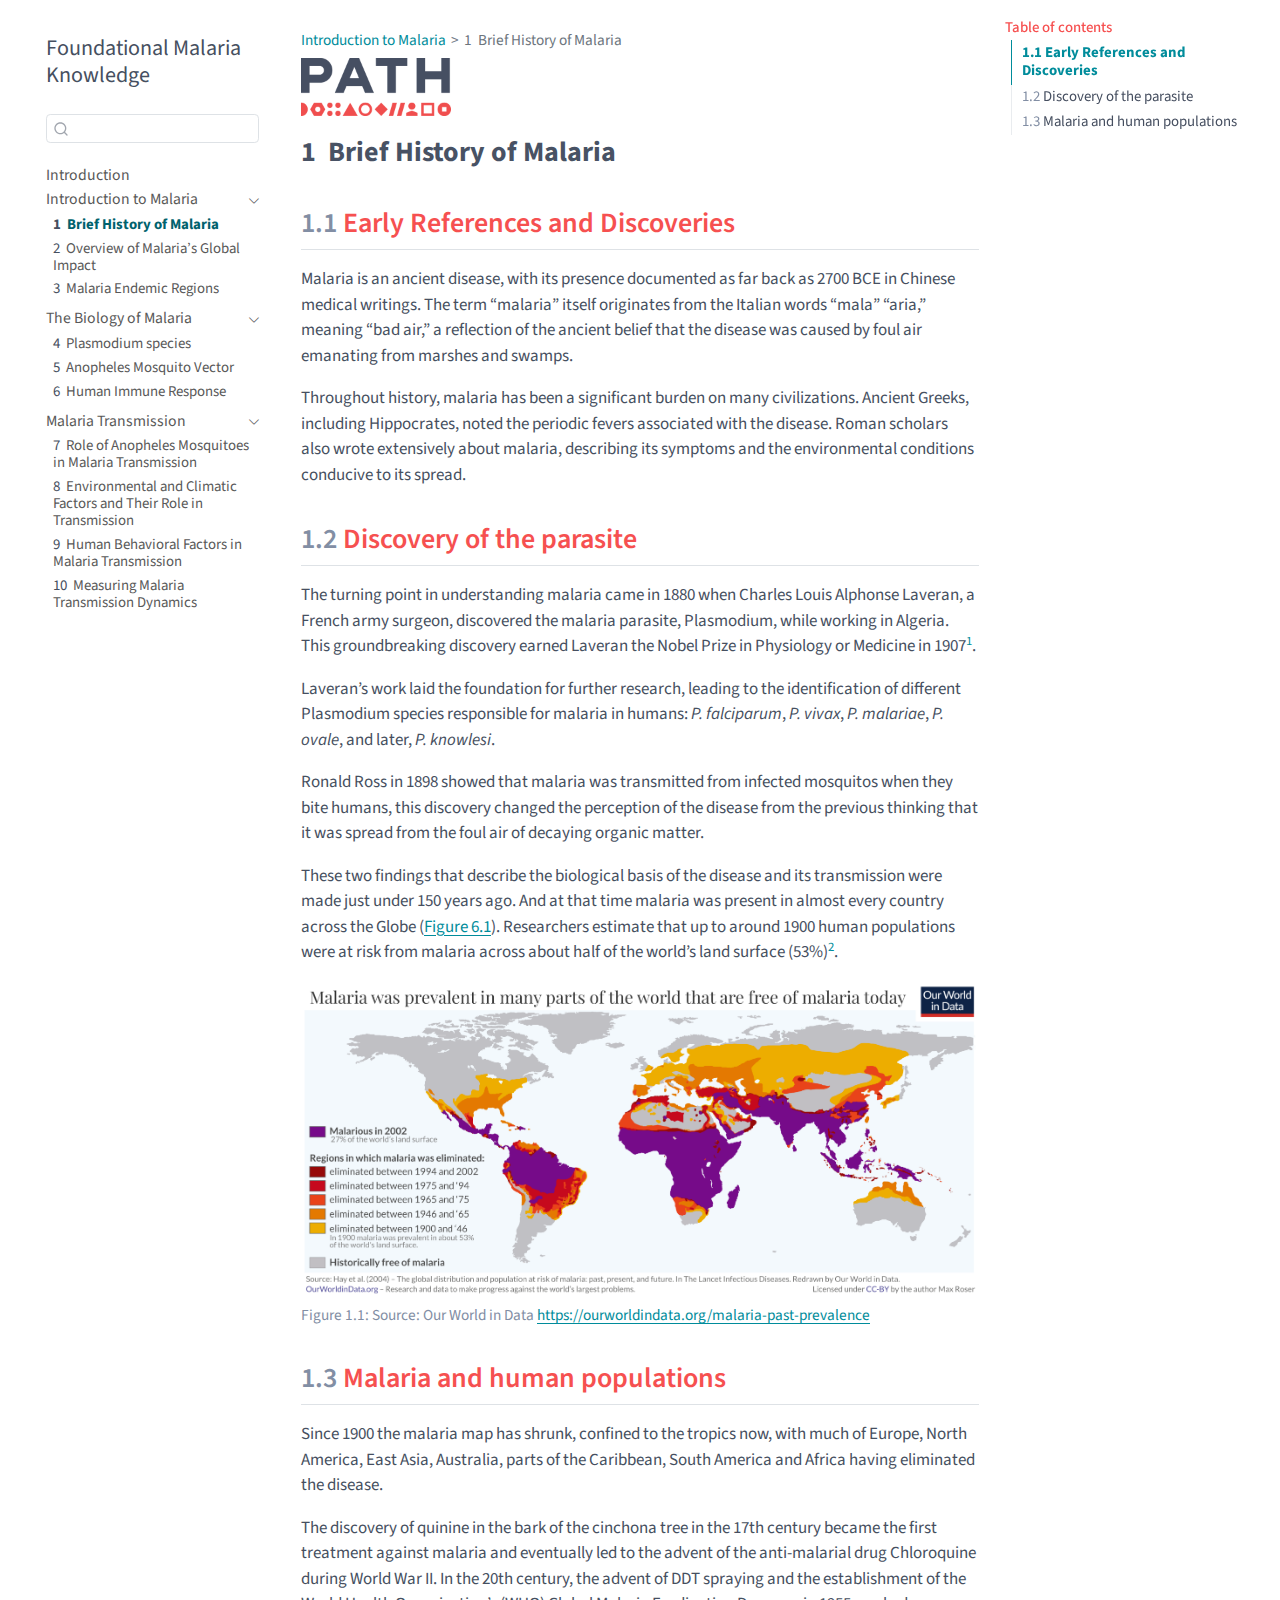
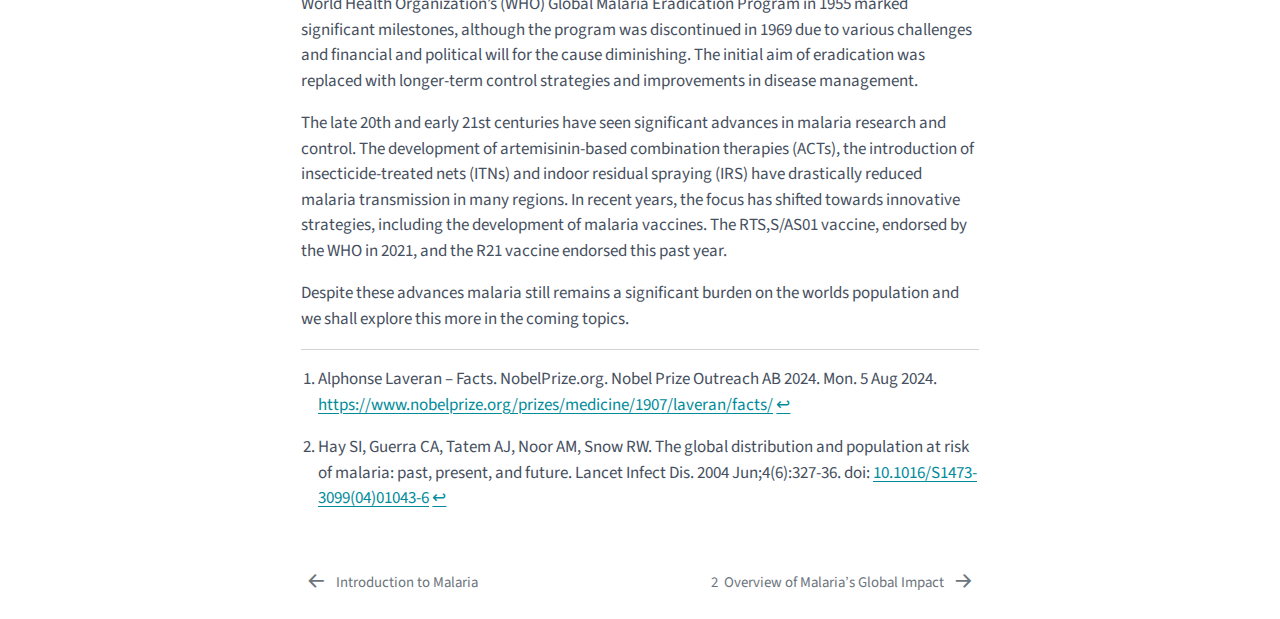
==== topic1a-history-malaria.html @ 1aacd90a "Built site for gh-pages" ====
<!DOCTYPE html>
<html xmlns="http://www.w3.org/1999/xhtml" lang="en" xml:lang="en"><head>

<meta charset="utf-8">
<meta name="generator" content="quarto-1.5.57">

<meta name="viewport" content="width=device-width, initial-scale=1.0, user-scalable=yes">


<title>1&nbsp; Brief History of Malaria – Foundational Malaria Knowledge</title>
<style>
code{white-space: pre-wrap;}
span.smallcaps{font-variant: small-caps;}
div.columns{display: flex; gap: min(4vw, 1.5em);}
div.column{flex: auto; overflow-x: auto;}
div.hanging-indent{margin-left: 1.5em; text-indent: -1.5em;}
ul.task-list{list-style: none;}
ul.task-list li input[type="checkbox"] {
width: 0.8em;
margin: 0 0.8em 0.2em -1em;  vertical-align: middle;
}
</style>


<script>const headroomChanged = new CustomEvent("quarto-hrChanged", {
  detail: {},
  bubbles: true,
  cancelable: false,
  composed: false,
});

const announceDismiss = () => {
  const annEl = window.document.getElementById("quarto-announcement");
  if (annEl) {
    annEl.remove();

    const annId = annEl.getAttribute("data-announcement-id");
    window.localStorage.setItem(`quarto-announce-${annId}`, "true");
  }
};

const announceRegister = () => {
  const annEl = window.document.getElementById("quarto-announcement");
  if (annEl) {
    const annId = annEl.getAttribute("data-announcement-id");
    const isDismissed =
      window.localStorage.getItem(`quarto-announce-${annId}`) || false;
    if (isDismissed) {
      announceDismiss();
      return;
    } else {
      annEl.classList.remove("hidden");
    }

    const actionEl = annEl.querySelector(".quarto-announcement-action");
    if (actionEl) {
      actionEl.addEventListener("click", function (e) {
        e.preventDefault();
        // Hide the bar immediately
        announceDismiss();
      });
    }
  }
};

window.document.addEventListener("DOMContentLoaded", function () {
  let init = false;

  announceRegister();

  // Manage the back to top button, if one is present.
  let lastScrollTop = window.pageYOffset || document.documentElement.scrollTop;
  const scrollDownBuffer = 5;
  const scrollUpBuffer = 35;
  const btn = document.getElementById("quarto-back-to-top");
  const hideBackToTop = () => {
    btn.style.display = "none";
  };
  const showBackToTop = () => {
    btn.style.display = "inline-block";
  };
  if (btn) {
    window.document.addEventListener(
      "scroll",
      function () {
        const currentScrollTop =
          window.pageYOffset || document.documentElement.scrollTop;

        // Shows and hides the button 'intelligently' as the user scrolls
        if (currentScrollTop - scrollDownBuffer > lastScrollTop) {
          hideBackToTop();
          lastScrollTop = currentScrollTop <= 0 ? 0 : currentScrollTop;
        } else if (currentScrollTop < lastScrollTop - scrollUpBuffer) {
          showBackToTop();
          lastScrollTop = currentScrollTop <= 0 ? 0 : currentScrollTop;
        }

        // Show the button at the bottom, hides it at the top
        if (currentScrollTop <= 0) {
          hideBackToTop();
        } else if (
          window.innerHeight + currentScrollTop >=
          document.body.offsetHeight
        ) {
          showBackToTop();
        }
      },
      false
    );
  }

  function throttle(func, wait) {
    var timeout;
    return function () {
      const context = this;
      const args = arguments;
      const later = function () {
        clearTimeout(timeout);
        timeout = null;
        func.apply(context, args);
      };

      if (!timeout) {
        timeout = setTimeout(later, wait);
      }
    };
  }

  function headerOffset() {
    // Set an offset if there is are fixed top navbar
    const headerEl = window.document.querySelector("header.fixed-top");
    if (headerEl) {
      return headerEl.clientHeight;
    } else {
      return 0;
    }
  }

  function footerOffset() {
    const footerEl = window.document.querySelector("footer.footer");
    if (footerEl) {
      return footerEl.clientHeight;
    } else {
      return 0;
    }
  }

  function dashboardOffset() {
    const dashboardNavEl = window.document.getElementById(
      "quarto-dashboard-header"
    );
    if (dashboardNavEl !== null) {
      return dashboardNavEl.clientHeight;
    } else {
      return 0;
    }
  }

  function updateDocumentOffsetWithoutAnimation() {
    updateDocumentOffset(false);
  }

  function updateDocumentOffset(animated) {
    // set body offset
    const topOffset = headerOffset();
    const bodyOffset = topOffset + footerOffset() + dashboardOffset();
    const bodyEl = window.document.body;
    bodyEl.setAttribute("data-bs-offset", topOffset);
    bodyEl.style.paddingTop = topOffset + "px";

    // deal with sidebar offsets
    const sidebars = window.document.querySelectorAll(
      ".sidebar, .headroom-target"
    );
    sidebars.forEach((sidebar) => {
      if (!animated) {
        sidebar.classList.add("notransition");
        // Remove the no transition class after the animation has time to complete
        setTimeout(function () {
          sidebar.classList.remove("notransition");
        }, 201);
      }

      if (window.Headroom && sidebar.classList.contains("sidebar-unpinned")) {
        sidebar.style.top = "0";
        sidebar.style.maxHeight = "100vh";
      } else {
        sidebar.style.top = topOffset + "px";
        sidebar.style.maxHeight = "calc(100vh - " + topOffset + "px)";
      }
    });

    // allow space for footer
    const mainContainer = window.document.querySelector(".quarto-container");
    if (mainContainer) {
      mainContainer.style.minHeight = "calc(100vh - " + bodyOffset + "px)";
    }

    // link offset
    let linkStyle = window.document.querySelector("#quarto-target-style");
    if (!linkStyle) {
      linkStyle = window.document.createElement("style");
      linkStyle.setAttribute("id", "quarto-target-style");
      window.document.head.appendChild(linkStyle);
    }
    while (linkStyle.firstChild) {
      linkStyle.removeChild(linkStyle.firstChild);
    }
    if (topOffset > 0) {
      linkStyle.appendChild(
        window.document.createTextNode(`
      section:target::before {
        content: "";
        display: block;
        height: ${topOffset}px;
        margin: -${topOffset}px 0 0;
      }`)
      );
    }
    if (init) {
      window.dispatchEvent(headroomChanged);
    }
    init = true;
  }

  // initialize headroom
  var header = window.document.querySelector("#quarto-header");
  if (header && window.Headroom) {
    const headroom = new window.Headroom(header, {
      tolerance: 5,
      onPin: function () {
        const sidebars = window.document.querySelectorAll(
          ".sidebar, .headroom-target"
        );
        sidebars.forEach((sidebar) => {
          sidebar.classList.remove("sidebar-unpinned");
        });
        updateDocumentOffset();
      },
      onUnpin: function () {
        const sidebars = window.document.querySelectorAll(
          ".sidebar, .headroom-target"
        );
        sidebars.forEach((sidebar) => {
          sidebar.classList.add("sidebar-unpinned");
        });
        updateDocumentOffset();
      },
    });
    headroom.init();

    let frozen = false;
    window.quartoToggleHeadroom = function () {
      if (frozen) {
        headroom.unfreeze();
        frozen = false;
      } else {
        headroom.freeze();
        frozen = true;
      }
    };
  }

  window.addEventListener(
    "hashchange",
    function (e) {
      if (
        getComputedStyle(document.documentElement).scrollBehavior !== "smooth"
      ) {
        window.scrollTo(0, window.pageYOffset - headerOffset());
      }
    },
    false
  );

  // Observe size changed for the header
  const headerEl = window.document.querySelector("header.fixed-top");
  if (headerEl && window.ResizeObserver) {
    const observer = new window.ResizeObserver(() => {
      setTimeout(updateDocumentOffsetWithoutAnimation, 0);
    });
    observer.observe(headerEl, {
      attributes: true,
      childList: true,
      characterData: true,
    });
  } else {
    window.addEventListener(
      "resize",
      throttle(updateDocumentOffsetWithoutAnimation, 50)
    );
  }
  setTimeout(updateDocumentOffsetWithoutAnimation, 250);

  // fixup index.html links if we aren't on the filesystem
  if (window.location.protocol !== "file:") {
    const links = window.document.querySelectorAll("a");
    for (let i = 0; i < links.length; i++) {
      if (links[i].href) {
        links[i].dataset.originalHref = links[i].href;
        links[i].href = links[i].href.replace(/\/index\.html/, "/");
      }
    }

    // Fixup any sharing links that require urls
    // Append url to any sharing urls
    const sharingLinks = window.document.querySelectorAll(
      "a.sidebar-tools-main-item, a.quarto-navigation-tool, a.quarto-navbar-tools, a.quarto-navbar-tools-item"
    );
    for (let i = 0; i < sharingLinks.length; i++) {
      const sharingLink = sharingLinks[i];
      const href = sharingLink.getAttribute("href");
      if (href) {
        sharingLink.setAttribute(
          "href",
          href.replace("|url|", window.location.href)
        );
      }
    }

    // Scroll the active navigation item into view, if necessary
    const navSidebar = window.document.querySelector("nav#quarto-sidebar");
    if (navSidebar) {
      // Find the active item
      const activeItem = navSidebar.querySelector("li.sidebar-item a.active");
      if (activeItem) {
        // Wait for the scroll height and height to resolve by observing size changes on the
        // nav element that is scrollable
        const resizeObserver = new ResizeObserver((_entries) => {
          // The bottom of the element
          const elBottom = activeItem.offsetTop;
          const viewBottom = navSidebar.scrollTop + navSidebar.clientHeight;

          // The element height and scroll height are the same, then we are still loading
          if (viewBottom !== navSidebar.scrollHeight) {
            // Determine if the item isn't visible and scroll to it
            if (elBottom >= viewBottom) {
              navSidebar.scrollTop = elBottom;
            }

            // stop observing now since we've completed the scroll
            resizeObserver.unobserve(navSidebar);
          }
        });
        resizeObserver.observe(navSidebar);
      }
    }
  }
});
</script>
<script>/*!
 * headroom.js v0.12.0 - Give your page some headroom. Hide your header until you need it
 * Copyright (c) 2020 Nick Williams - http://wicky.nillia.ms/headroom.js
 * License: MIT
 */

!function(t,n){"object"==typeof exports&&"undefined"!=typeof module?module.exports=n():"function"==typeof define&&define.amd?define(n):(t=t||self).Headroom=n()}(this,function(){"use strict";function t(){return"undefined"!=typeof window}function d(t){return function(t){return t&&t.document&&function(t){return 9===t.nodeType}(t.document)}(t)?function(t){var n=t.document,o=n.body,s=n.documentElement;return{scrollHeight:function(){return Math.max(o.scrollHeight,s.scrollHeight,o.offsetHeight,s.offsetHeight,o.clientHeight,s.clientHeight)},height:function(){return t.innerHeight||s.clientHeight||o.clientHeight},scrollY:function(){return void 0!==t.pageYOffset?t.pageYOffset:(s||o.parentNode||o).scrollTop}}}(t):function(t){return{scrollHeight:function(){return Math.max(t.scrollHeight,t.offsetHeight,t.clientHeight)},height:function(){return Math.max(t.offsetHeight,t.clientHeight)},scrollY:function(){return t.scrollTop}}}(t)}function n(t,s,e){var n,o=function(){var n=!1;try{var t={get passive(){n=!0}};window.addEventListener("test",t,t),window.removeEventListener("test",t,t)}catch(t){n=!1}return n}(),i=!1,r=d(t),l=r.scrollY(),a={};function c(){var t=Math.round(r.scrollY()),n=r.height(),o=r.scrollHeight();a.scrollY=t,a.lastScrollY=l,a.direction=l<t?"down":"up",a.distance=Math.abs(t-l),a.isOutOfBounds=t<0||o<t+n,a.top=t<=s.offset[a.direction],a.bottom=o<=t+n,a.toleranceExceeded=a.distance>s.tolerance[a.direction],e(a),l=t,i=!1}function h(){i||(i=!0,n=requestAnimationFrame(c))}var u=!!o&&{passive:!0,capture:!1};return t.addEventListener("scroll",h,u),c(),{destroy:function(){cancelAnimationFrame(n),t.removeEventListener("scroll",h,u)}}}function o(t){return t===Object(t)?t:{down:t,up:t}}function s(t,n){n=n||{},Object.assign(this,s.options,n),this.classes=Object.assign({},s.options.classes,n.classes),this.elem=t,this.tolerance=o(this.tolerance),this.offset=o(this.offset),this.initialised=!1,this.frozen=!1}return s.prototype={constructor:s,init:function(){return s.cutsTheMustard&&!this.initialised&&(this.addClass("initial"),this.initialised=!0,setTimeout(function(t){t.scrollTracker=n(t.scroller,{offset:t.offset,tolerance:t.tolerance},t.update.bind(t))},100,this)),this},destroy:function(){this.initialised=!1,Object.keys(this.classes).forEach(this.removeClass,this),this.scrollTracker.destroy()},unpin:function(){!this.hasClass("pinned")&&this.hasClass("unpinned")||(this.addClass("unpinned"),this.removeClass("pinned"),this.onUnpin&&this.onUnpin.call(this))},pin:function(){this.hasClass("unpinned")&&(this.addClass("pinned"),this.removeClass("unpinned"),this.onPin&&this.onPin.call(this))},freeze:function(){this.frozen=!0,this.addClass("frozen")},unfreeze:function(){this.frozen=!1,this.removeClass("frozen")},top:function(){this.hasClass("top")||(this.addClass("top"),this.removeClass("notTop"),this.onTop&&this.onTop.call(this))},notTop:function(){this.hasClass("notTop")||(this.addClass("notTop"),this.removeClass("top"),this.onNotTop&&this.onNotTop.call(this))},bottom:function(){this.hasClass("bottom")||(this.addClass("bottom"),this.removeClass("notBottom"),this.onBottom&&this.onBottom.call(this))},notBottom:function(){this.hasClass("notBottom")||(this.addClass("notBottom"),this.removeClass("bottom"),this.onNotBottom&&this.onNotBottom.call(this))},shouldUnpin:function(t){return"down"===t.direction&&!t.top&&t.toleranceExceeded},shouldPin:function(t){return"up"===t.direction&&t.toleranceExceeded||t.top},addClass:function(t){this.elem.classList.add.apply(this.elem.classList,this.classes[t].split(" "))},removeClass:function(t){this.elem.classList.remove.apply(this.elem.classList,this.classes[t].split(" "))},hasClass:function(t){return this.classes[t].split(" ").every(function(t){return this.classList.contains(t)},this.elem)},update:function(t){t.isOutOfBounds||!0!==this.frozen&&(t.top?this.top():this.notTop(),t.bottom?this.bottom():this.notBottom(),this.shouldUnpin(t)?this.unpin():this.shouldPin(t)&&this.pin())}},s.options={tolerance:{up:0,down:0},offset:0,scroller:t()?window:null,classes:{frozen:"headroom--frozen",pinned:"headroom--pinned",unpinned:"headroom--unpinned",top:"headroom--top",notTop:"headroom--not-top",bottom:"headroom--bottom",notBottom:"headroom--not-bottom",initial:"headroom"}},s.cutsTheMustard=!!(t()&&function(){}.bind&&"classList"in document.documentElement&&Object.assign&&Object.keys&&requestAnimationFrame),s});
</script>
<script>/*!
 * clipboard.js v2.0.11
 * https://clipboardjs.com/
 *
 * Licensed MIT © Zeno Rocha
 */
!function(t,e){"object"==typeof exports&&"object"==typeof module?module.exports=e():"function"==typeof define&&define.amd?define([],e):"object"==typeof exports?exports.ClipboardJS=e():t.ClipboardJS=e()}(this,function(){return n={686:function(t,e,n){"use strict";n.d(e,{default:function(){return b}});var e=n(279),i=n.n(e),e=n(370),u=n.n(e),e=n(817),r=n.n(e);function c(t){try{return document.execCommand(t)}catch(t){return}}var a=function(t){t=r()(t);return c("cut"),t};function o(t,e){var n,o,t=(n=t,o="rtl"===document.documentElement.getAttribute("dir"),(t=document.createElement("textarea")).style.fontSize="12pt",t.style.border="0",t.style.padding="0",t.style.margin="0",t.style.position="absolute",t.style[o?"right":"left"]="-9999px",o=window.pageYOffset||document.documentElement.scrollTop,t.style.top="".concat(o,"px"),t.setAttribute("readonly",""),t.value=n,t);return e.container.appendChild(t),e=r()(t),c("copy"),t.remove(),e}var f=function(t){var e=1<arguments.length&&void 0!==arguments[1]?arguments[1]:{container:document.body},n="";return"string"==typeof t?n=o(t,e):t instanceof HTMLInputElement&&!["text","search","url","tel","password"].includes(null==t?void 0:t.type)?n=o(t.value,e):(n=r()(t),c("copy")),n};function l(t){return(l="function"==typeof Symbol&&"symbol"==typeof Symbol.iterator?function(t){return typeof t}:function(t){return t&&"function"==typeof Symbol&&t.constructor===Symbol&&t!==Symbol.prototype?"symbol":typeof t})(t)}var s=function(){var t=0<arguments.length&&void 0!==arguments[0]?arguments[0]:{},e=t.action,n=void 0===e?"copy":e,o=t.container,e=t.target,t=t.text;if("copy"!==n&&"cut"!==n)throw new Error('Invalid "action" value, use either "copy" or "cut"');if(void 0!==e){if(!e||"object"!==l(e)||1!==e.nodeType)throw new Error('Invalid "target" value, use a valid Element');if("copy"===n&&e.hasAttribute("disabled"))throw new Error('Invalid "target" attribute. Please use "readonly" instead of "disabled" attribute');if("cut"===n&&(e.hasAttribute("readonly")||e.hasAttribute("disabled")))throw new Error('Invalid "target" attribute. You can\'t cut text from elements with "readonly" or "disabled" attributes')}return t?f(t,{container:o}):e?"cut"===n?a(e):f(e,{container:o}):void 0};function p(t){return(p="function"==typeof Symbol&&"symbol"==typeof Symbol.iterator?function(t){return typeof t}:function(t){return t&&"function"==typeof Symbol&&t.constructor===Symbol&&t!==Symbol.prototype?"symbol":typeof t})(t)}function d(t,e){for(var n=0;n<e.length;n++){var o=e[n];o.enumerable=o.enumerable||!1,o.configurable=!0,"value"in o&&(o.writable=!0),Object.defineProperty(t,o.key,o)}}function y(t,e){return(y=Object.setPrototypeOf||function(t,e){return t.__proto__=e,t})(t,e)}function h(n){var o=function(){if("undefined"==typeof Reflect||!Reflect.construct)return!1;if(Reflect.construct.sham)return!1;if("function"==typeof Proxy)return!0;try{return Date.prototype.toString.call(Reflect.construct(Date,[],function(){})),!0}catch(t){return!1}}();return function(){var t,e=v(n);return t=o?(t=v(this).constructor,Reflect.construct(e,arguments,t)):e.apply(this,arguments),e=this,!(t=t)||"object"!==p(t)&&"function"!=typeof t?function(t){if(void 0!==t)return t;throw new ReferenceError("this hasn't been initialised - super() hasn't been called")}(e):t}}function v(t){return(v=Object.setPrototypeOf?Object.getPrototypeOf:function(t){return t.__proto__||Object.getPrototypeOf(t)})(t)}function m(t,e){t="data-clipboard-".concat(t);if(e.hasAttribute(t))return e.getAttribute(t)}var b=function(){!function(t,e){if("function"!=typeof e&&null!==e)throw new TypeError("Super expression must either be null or a function");t.prototype=Object.create(e&&e.prototype,{constructor:{value:t,writable:!0,configurable:!0}}),e&&y(t,e)}(r,i());var t,e,n,o=h(r);function r(t,e){var n;return function(t){if(!(t instanceof r))throw new TypeError("Cannot call a class as a function")}(this),(n=o.call(this)).resolveOptions(e),n.listenClick(t),n}return t=r,n=[{key:"copy",value:function(t){var e=1<arguments.length&&void 0!==arguments[1]?arguments[1]:{container:document.body};return f(t,e)}},{key:"cut",value:function(t){return a(t)}},{key:"isSupported",value:function(){var t=0<arguments.length&&void 0!==arguments[0]?arguments[0]:["copy","cut"],t="string"==typeof t?[t]:t,e=!!document.queryCommandSupported;return t.forEach(function(t){e=e&&!!document.queryCommandSupported(t)}),e}}],(e=[{key:"resolveOptions",value:function(){var t=0<arguments.length&&void 0!==arguments[0]?arguments[0]:{};this.action="function"==typeof t.action?t.action:this.defaultAction,this.target="function"==typeof t.target?t.target:this.defaultTarget,this.text="function"==typeof t.text?t.text:this.defaultText,this.container="object"===p(t.container)?t.container:document.body}},{key:"listenClick",value:function(t){var e=this;this.listener=u()(t,"click",function(t){return e.onClick(t)})}},{key:"onClick",value:function(t){var e=t.delegateTarget||t.currentTarget,n=this.action(e)||"copy",t=s({action:n,container:this.container,target:this.target(e),text:this.text(e)});this.emit(t?"success":"error",{action:n,text:t,trigger:e,clearSelection:function(){e&&e.focus(),window.getSelection().removeAllRanges()}})}},{key:"defaultAction",value:function(t){return m("action",t)}},{key:"defaultTarget",value:function(t){t=m("target",t);if(t)return document.querySelector(t)}},{key:"defaultText",value:function(t){return m("text",t)}},{key:"destroy",value:function(){this.listener.destroy()}}])&&d(t.prototype,e),n&&d(t,n),r}()},828:function(t){var e;"undefined"==typeof Element||Element.prototype.matches||((e=Element.prototype).matches=e.matchesSelector||e.mozMatchesSelector||e.msMatchesSelector||e.oMatchesSelector||e.webkitMatchesSelector),t.exports=function(t,e){for(;t&&9!==t.nodeType;){if("function"==typeof t.matches&&t.matches(e))return t;t=t.parentNode}}},438:function(t,e,n){var u=n(828);function i(t,e,n,o,r){var i=function(e,n,t,o){return function(t){t.delegateTarget=u(t.target,n),t.delegateTarget&&o.call(e,t)}}.apply(this,arguments);return t.addEventListener(n,i,r),{destroy:function(){t.removeEventListener(n,i,r)}}}t.exports=function(t,e,n,o,r){return"function"==typeof t.addEventListener?i.apply(null,arguments):"function"==typeof n?i.bind(null,document).apply(null,arguments):("string"==typeof t&&(t=document.querySelectorAll(t)),Array.prototype.map.call(t,function(t){return i(t,e,n,o,r)}))}},879:function(t,n){n.node=function(t){return void 0!==t&&t instanceof HTMLElement&&1===t.nodeType},n.nodeList=function(t){var e=Object.prototype.toString.call(t);return void 0!==t&&("[object NodeList]"===e||"[object HTMLCollection]"===e)&&"length"in t&&(0===t.length||n.node(t[0]))},n.string=function(t){return"string"==typeof t||t instanceof String},n.fn=function(t){return"[object Function]"===Object.prototype.toString.call(t)}},370:function(t,e,n){var f=n(879),l=n(438);t.exports=function(t,e,n){if(!t&&!e&&!n)throw new Error("Missing required arguments");if(!f.string(e))throw new TypeError("Second argument must be a String");if(!f.fn(n))throw new TypeError("Third argument must be a Function");if(f.node(t))return c=e,a=n,(u=t).addEventListener(c,a),{destroy:function(){u.removeEventListener(c,a)}};if(f.nodeList(t))return o=t,r=e,i=n,Array.prototype.forEach.call(o,function(t){t.addEventListener(r,i)}),{destroy:function(){Array.prototype.forEach.call(o,function(t){t.removeEventListener(r,i)})}};if(f.string(t))return t=t,e=e,n=n,l(document.body,t,e,n);throw new TypeError("First argument must be a String, HTMLElement, HTMLCollection, or NodeList");var o,r,i,u,c,a}},817:function(t){t.exports=function(t){var e,n="SELECT"===t.nodeName?(t.focus(),t.value):"INPUT"===t.nodeName||"TEXTAREA"===t.nodeName?((e=t.hasAttribute("readonly"))||t.setAttribute("readonly",""),t.select(),t.setSelectionRange(0,t.value.length),e||t.removeAttribute("readonly"),t.value):(t.hasAttribute("contenteditable")&&t.focus(),n=window.getSelection(),(e=document.createRange()).selectNodeContents(t),n.removeAllRanges(),n.addRange(e),n.toString());return n}},279:function(t){function e(){}e.prototype={on:function(t,e,n){var o=this.e||(this.e={});return(o[t]||(o[t]=[])).push({fn:e,ctx:n}),this},once:function(t,e,n){var o=this;function r(){o.off(t,r),e.apply(n,arguments)}return r._=e,this.on(t,r,n)},emit:function(t){for(var e=[].slice.call(arguments,1),n=((this.e||(this.e={}))[t]||[]).slice(),o=0,r=n.length;o<r;o++)n[o].fn.apply(n[o].ctx,e);return this},off:function(t,e){var n=this.e||(this.e={}),o=n[t],r=[];if(o&&e)for(var i=0,u=o.length;i<u;i++)o[i].fn!==e&&o[i].fn._!==e&&r.push(o[i]);return r.length?n[t]=r:delete n[t],this}},t.exports=e,t.exports.TinyEmitter=e}},r={},o.n=function(t){var e=t&&t.__esModule?function(){return t.default}:function(){return t};return o.d(e,{a:e}),e},o.d=function(t,e){for(var n in e)o.o(e,n)&&!o.o(t,n)&&Object.defineProperty(t,n,{enumerable:!0,get:e[n]})},o.o=function(t,e){return Object.prototype.hasOwnProperty.call(t,e)},o(686).default;function o(t){if(r[t])return r[t].exports;var e=r[t]={exports:{}};return n[t](e,e.exports,o),e.exports}var n,r});</script>
<script>/*! @algolia/autocomplete-js 1.11.1 | MIT License | © Algolia, Inc. and contributors | https://github.com/algolia/autocomplete */
!function(e,t){"object"==typeof exports&&"undefined"!=typeof module?t(exports):"function"==typeof define&&define.amd?define(["exports"],t):t((e="undefined"!=typeof globalThis?globalThis:e||self)["@algolia/autocomplete-js"]={})}(this,(function(e){"use strict";function t(e,t){var n=Object.keys(e);if(Object.getOwnPropertySymbols){var r=Object.getOwnPropertySymbols(e);t&&(r=r.filter((function(t){return Object.getOwnPropertyDescriptor(e,t).enumerable}))),n.push.apply(n,r)}return n}function n(e){for(var n=1;n<arguments.length;n++){var r=null!=arguments[n]?arguments[n]:{};n%2?t(Object(r),!0).forEach((function(t){o(e,t,r[t])})):Object.getOwnPropertyDescriptors?Object.defineProperties(e,Object.getOwnPropertyDescriptors(r)):t(Object(r)).forEach((function(t){Object.defineProperty(e,t,Object.getOwnPropertyDescriptor(r,t))}))}return e}function r(e){return r="function"==typeof Symbol&&"symbol"==typeof Symbol.iterator?function(e){return typeof e}:function(e){return e&&"function"==typeof Symbol&&e.constructor===Symbol&&e!==Symbol.prototype?"symbol":typeof e},r(e)}function o(e,t,n){return(t=function(e){var t=function(e,t){if("object"!=typeof e||null===e)return e;var n=e[Symbol.toPrimitive];if(void 0!==n){var r=n.call(e,t||"default");if("object"!=typeof r)return r;throw new TypeError("@@toPrimitive must return a primitive value.")}return("string"===t?String:Number)(e)}(e,"string");return"symbol"==typeof t?t:String(t)}(t))in e?Object.defineProperty(e,t,{value:n,enumerable:!0,configurable:!0,writable:!0}):e[t]=n,e}function i(){return i=Object.assign?Object.assign.bind():function(e){for(var t=1;t<arguments.length;t++){var n=arguments[t];for(var r in n)Object.prototype.hasOwnProperty.call(n,r)&&(e[r]=n[r])}return e},i.apply(this,arguments)}function u(e,t){if(null==e)return{};var n,r,o=function(e,t){if(null==e)return{};var n,r,o={},i=Object.keys(e);for(r=0;r<i.length;r++)n=i[r],t.indexOf(n)>=0||(o[n]=e[n]);return o}(e,t);if(Object.getOwnPropertySymbols){var i=Object.getOwnPropertySymbols(e);for(r=0;r<i.length;r++)n=i[r],t.indexOf(n)>=0||Object.prototype.propertyIsEnumerable.call(e,n)&&(o[n]=e[n])}return o}function a(e,t){return function(e){if(Array.isArray(e))return e}(e)||function(e,t){var n=null==e?null:"undefined"!=typeof Symbol&&e[Symbol.iterator]||e["@@iterator"];if(null!=n){var r,o,i,u,a=[],l=!0,c=!1;try{if(i=(n=n.call(e)).next,0===t){if(Object(n)!==n)return;l=!1}else for(;!(l=(r=i.call(n)).done)&&(a.push(r.value),a.length!==t);l=!0);}catch(e){c=!0,o=e}finally{try{if(!l&&null!=n.return&&(u=n.return(),Object(u)!==u))return}finally{if(c)throw o}}return a}}(e,t)||c(e,t)||function(){throw new TypeError("Invalid attempt to destructure non-iterable instance.\nIn order to be iterable, non-array objects must have a [Symbol.iterator]() method.")}()}function l(e){return function(e){if(Array.isArray(e))return s(e)}(e)||function(e){if("undefined"!=typeof Symbol&&null!=e[Symbol.iterator]||null!=e["@@iterator"])return Array.from(e)}(e)||c(e)||function(){throw new TypeError("Invalid attempt to spread non-iterable instance.\nIn order to be iterable, non-array objects must have a [Symbol.iterator]() method.")}()}function c(e,t){if(e){if("string"==typeof e)return s(e,t);var n=Object.prototype.toString.call(e).slice(8,-1);return"Object"===n&&e.constructor&&(n=e.constructor.name),"Map"===n||"Set"===n?Array.from(e):"Arguments"===n||/^(?:Ui|I)nt(?:8|16|32)(?:Clamped)?Array$/.test(n)?s(e,t):void 0}}function s(e,t){(null==t||t>e.length)&&(t=e.length);for(var n=0,r=new Array(t);n<t;n++)r[n]=e[n];return r}function f(e){return{current:e}}function p(e,t){var n=void 0;return function(){for(var r=arguments.length,o=new Array(r),i=0;i<r;i++)o[i]=arguments[i];n&&clearTimeout(n),n=setTimeout((function(){return e.apply(void 0,o)}),t)}}function m(e){return e.reduce((function(e,t){return e.concat(t)}),[])}var v=0;function d(){return"autocomplete-".concat(v++)}function y(e,t){return t.reduce((function(e,t){return e&&e[t]}),e)}function b(e){return 0===e.collections.length?0:e.collections.reduce((function(e,t){return e+t.items.length}),0)}function g(e){return e!==Object(e)}function h(e,t){if(e===t)return!0;if(g(e)||g(t)||"function"==typeof e||"function"==typeof t)return e===t;if(Object.keys(e).length!==Object.keys(t).length)return!1;for(var n=0,r=Object.keys(e);n<r.length;n++){var o=r[n];if(!(o in t))return!1;if(!h(e[o],t[o]))return!1}return!0}var O=function(){};var _="1.11.1",S=[{segment:"autocomplete-core",version:_}];function j(e){var t=e.item,n=e.items,r=void 0===n?[]:n;return{index:t.__autocomplete_indexName,items:[t],positions:[1+r.findIndex((function(e){return e.objectID===t.objectID}))],queryID:t.__autocomplete_queryID,algoliaSource:["autocomplete"]}}function P(e,t){return function(e){if(Array.isArray(e))return e}(e)||function(e,t){var n=null==e?null:"undefined"!=typeof Symbol&&e[Symbol.iterator]||e["@@iterator"];if(null!=n){var r,o,i,u,a=[],l=!0,c=!1;try{if(i=(n=n.call(e)).next,0===t){if(Object(n)!==n)return;l=!1}else for(;!(l=(r=i.call(n)).done)&&(a.push(r.value),a.length!==t);l=!0);}catch(e){c=!0,o=e}finally{try{if(!l&&null!=n.return&&(u=n.return(),Object(u)!==u))return}finally{if(c)throw o}}return a}}(e,t)||function(e,t){if(!e)return;if("string"==typeof e)return w(e,t);var n=Object.prototype.toString.call(e).slice(8,-1);"Object"===n&&e.constructor&&(n=e.constructor.name);if("Map"===n||"Set"===n)return Array.from(e);if("Arguments"===n||/^(?:Ui|I)nt(?:8|16|32)(?:Clamped)?Array$/.test(n))return w(e,t)}(e,t)||function(){throw new TypeError("Invalid attempt to destructure non-iterable instance.\nIn order to be iterable, non-array objects must have a [Symbol.iterator]() method.")}()}function w(e,t){(null==t||t>e.length)&&(t=e.length);for(var n=0,r=new Array(t);n<t;n++)r[n]=e[n];return r}var I=["items"],A=["items"];function E(e){return E="function"==typeof Symbol&&"symbol"==typeof Symbol.iterator?function(e){return typeof e}:function(e){return e&&"function"==typeof Symbol&&e.constructor===Symbol&&e!==Symbol.prototype?"symbol":typeof e},E(e)}function D(e){return function(e){if(Array.isArray(e))return C(e)}(e)||function(e){if("undefined"!=typeof Symbol&&null!=e[Symbol.iterator]||null!=e["@@iterator"])return Array.from(e)}(e)||function(e,t){if(!e)return;if("string"==typeof e)return C(e,t);var n=Object.prototype.toString.call(e).slice(8,-1);"Object"===n&&e.constructor&&(n=e.constructor.name);if("Map"===n||"Set"===n)return Array.from(e);if("Arguments"===n||/^(?:Ui|I)nt(?:8|16|32)(?:Clamped)?Array$/.test(n))return C(e,t)}(e)||function(){throw new TypeError("Invalid attempt to spread non-iterable instance.\nIn order to be iterable, non-array objects must have a [Symbol.iterator]() method.")}()}function C(e,t){(null==t||t>e.length)&&(t=e.length);for(var n=0,r=new Array(t);n<t;n++)r[n]=e[n];return r}function k(e,t){if(null==e)return{};var n,r,o=function(e,t){if(null==e)return{};var n,r,o={},i=Object.keys(e);for(r=0;r<i.length;r++)n=i[r],t.indexOf(n)>=0||(o[n]=e[n]);return o}(e,t);if(Object.getOwnPropertySymbols){var i=Object.getOwnPropertySymbols(e);for(r=0;r<i.length;r++)n=i[r],t.indexOf(n)>=0||Object.prototype.propertyIsEnumerable.call(e,n)&&(o[n]=e[n])}return o}function x(e,t){var n=Object.keys(e);if(Object.getOwnPropertySymbols){var r=Object.getOwnPropertySymbols(e);t&&(r=r.filter((function(t){return Object.getOwnPropertyDescriptor(e,t).enumerable}))),n.push.apply(n,r)}return n}function N(e){for(var t=1;t<arguments.length;t++){var n=null!=arguments[t]?arguments[t]:{};t%2?x(Object(n),!0).forEach((function(t){T(e,t,n[t])})):Object.getOwnPropertyDescriptors?Object.defineProperties(e,Object.getOwnPropertyDescriptors(n)):x(Object(n)).forEach((function(t){Object.defineProperty(e,t,Object.getOwnPropertyDescriptor(n,t))}))}return e}function T(e,t,n){return(t=function(e){var t=function(e,t){if("object"!==E(e)||null===e)return e;var n=e[Symbol.toPrimitive];if(void 0!==n){var r=n.call(e,t||"default");if("object"!==E(r))return r;throw new TypeError("@@toPrimitive must return a primitive value.")}return("string"===t?String:Number)(e)}(e,"string");return"symbol"===E(t)?t:String(t)}(t))in e?Object.defineProperty(e,t,{value:n,enumerable:!0,configurable:!0,writable:!0}):e[t]=n,e}function q(e){for(var t=arguments.length>1&&void 0!==arguments[1]?arguments[1]:20,n=[],r=0;r<e.objectIDs.length;r+=t)n.push(N(N({},e),{},{objectIDs:e.objectIDs.slice(r,r+t)}));return n}function B(e){return e.map((function(e){var t=e.items,n=k(e,I);return N(N({},n),{},{objectIDs:(null==t?void 0:t.map((function(e){return e.objectID})))||n.objectIDs})}))}function R(e){var t,n,r,o=(t=P((e.version||"").split(".").map(Number),2),n=t[0],r=t[1],n>=3||2===n&&r>=4||1===n&&r>=10);function i(t,n,r){if(o&&void 0!==r){var i=r[0].__autocomplete_algoliaCredentials,u={"X-Algolia-Application-Id":i.appId,"X-Algolia-API-Key":i.apiKey};e.apply(void 0,[t].concat(D(n),[{headers:u}]))}else e.apply(void 0,[t].concat(D(n)))}return{init:function(t,n){e("init",{appId:t,apiKey:n})},setUserToken:function(t){e("setUserToken",t)},clickedObjectIDsAfterSearch:function(){for(var e=arguments.length,t=new Array(e),n=0;n<e;n++)t[n]=arguments[n];t.length>0&&i("clickedObjectIDsAfterSearch",B(t),t[0].items)},clickedObjectIDs:function(){for(var e=arguments.length,t=new Array(e),n=0;n<e;n++)t[n]=arguments[n];t.length>0&&i("clickedObjectIDs",B(t),t[0].items)},clickedFilters:function(){for(var t=arguments.length,n=new Array(t),r=0;r<t;r++)n[r]=arguments[r];n.length>0&&e.apply(void 0,["clickedFilters"].concat(n))},convertedObjectIDsAfterSearch:function(){for(var e=arguments.length,t=new Array(e),n=0;n<e;n++)t[n]=arguments[n];t.length>0&&i("convertedObjectIDsAfterSearch",B(t),t[0].items)},convertedObjectIDs:function(){for(var e=arguments.length,t=new Array(e),n=0;n<e;n++)t[n]=arguments[n];t.length>0&&i("convertedObjectIDs",B(t),t[0].items)},convertedFilters:function(){for(var t=arguments.length,n=new Array(t),r=0;r<t;r++)n[r]=arguments[r];n.length>0&&e.apply(void 0,["convertedFilters"].concat(n))},viewedObjectIDs:function(){for(var e=arguments.length,t=new Array(e),n=0;n<e;n++)t[n]=arguments[n];t.length>0&&t.reduce((function(e,t){var n=t.items,r=k(t,A);return[].concat(D(e),D(q(N(N({},r),{},{objectIDs:(null==n?void 0:n.map((function(e){return e.objectID})))||r.objectIDs})).map((function(e){return{items:n,payload:e}}))))}),[]).forEach((function(e){var t=e.items;return i("viewedObjectIDs",[e.payload],t)}))},viewedFilters:function(){for(var t=arguments.length,n=new Array(t),r=0;r<t;r++)n[r]=arguments[r];n.length>0&&e.apply(void 0,["viewedFilters"].concat(n))}}}function F(e){var t=e.items.reduce((function(e,t){var n;return e[t.__autocomplete_indexName]=(null!==(n=e[t.__autocomplete_indexName])&&void 0!==n?n:[]).concat(t),e}),{});return Object.keys(t).map((function(e){return{index:e,items:t[e],algoliaSource:["autocomplete"]}}))}function L(e){return e.objectID&&e.__autocomplete_indexName&&e.__autocomplete_queryID}function U(e){return U="function"==typeof Symbol&&"symbol"==typeof Symbol.iterator?function(e){return typeof e}:function(e){return e&&"function"==typeof Symbol&&e.constructor===Symbol&&e!==Symbol.prototype?"symbol":typeof e},U(e)}function M(e){return function(e){if(Array.isArray(e))return H(e)}(e)||function(e){if("undefined"!=typeof Symbol&&null!=e[Symbol.iterator]||null!=e["@@iterator"])return Array.from(e)}(e)||function(e,t){if(!e)return;if("string"==typeof e)return H(e,t);var n=Object.prototype.toString.call(e).slice(8,-1);"Object"===n&&e.constructor&&(n=e.constructor.name);if("Map"===n||"Set"===n)return Array.from(e);if("Arguments"===n||/^(?:Ui|I)nt(?:8|16|32)(?:Clamped)?Array$/.test(n))return H(e,t)}(e)||function(){throw new TypeError("Invalid attempt to spread non-iterable instance.\nIn order to be iterable, non-array objects must have a [Symbol.iterator]() method.")}()}function H(e,t){(null==t||t>e.length)&&(t=e.length);for(var n=0,r=new Array(t);n<t;n++)r[n]=e[n];return r}function V(e,t){var n=Object.keys(e);if(Object.getOwnPropertySymbols){var r=Object.getOwnPropertySymbols(e);t&&(r=r.filter((function(t){return Object.getOwnPropertyDescriptor(e,t).enumerable}))),n.push.apply(n,r)}return n}function W(e){for(var t=1;t<arguments.length;t++){var n=null!=arguments[t]?arguments[t]:{};t%2?V(Object(n),!0).forEach((function(t){K(e,t,n[t])})):Object.getOwnPropertyDescriptors?Object.defineProperties(e,Object.getOwnPropertyDescriptors(n)):V(Object(n)).forEach((function(t){Object.defineProperty(e,t,Object.getOwnPropertyDescriptor(n,t))}))}return e}function K(e,t,n){return(t=function(e){var t=function(e,t){if("object"!==U(e)||null===e)return e;var n=e[Symbol.toPrimitive];if(void 0!==n){var r=n.call(e,t||"default");if("object"!==U(r))return r;throw new TypeError("@@toPrimitive must return a primitive value.")}return("string"===t?String:Number)(e)}(e,"string");return"symbol"===U(t)?t:String(t)}(t))in e?Object.defineProperty(e,t,{value:n,enumerable:!0,configurable:!0,writable:!0}):e[t]=n,e}var Q="2.6.0",$="https://cdn.jsdelivr.net/npm/search-insights@".concat(Q,"/dist/search-insights.min.js"),z=p((function(e){var t=e.onItemsChange,n=e.items,r=e.insights,o=e.state;t({insights:r,insightsEvents:F({items:n}).map((function(e){return W({eventName:"Items Viewed"},e)})),state:o})}),400);function G(e){var t=function(e){return W({onItemsChange:function(e){var t=e.insights,n=e.insightsEvents;t.viewedObjectIDs.apply(t,M(n.map((function(e){return W(W({},e),{},{algoliaSource:[].concat(M(e.algoliaSource||[]),["autocomplete-internal"])})}))))},onSelect:function(e){var t=e.insights,n=e.insightsEvents;t.clickedObjectIDsAfterSearch.apply(t,M(n.map((function(e){return W(W({},e),{},{algoliaSource:[].concat(M(e.algoliaSource||[]),["autocomplete-internal"])})}))))},onActive:O},e)}(e),n=t.insightsClient,r=t.onItemsChange,o=t.onSelect,i=t.onActive,u=n;n||function(e){if("undefined"!=typeof window)e({window:window})}((function(e){var t=e.window,n=t.AlgoliaAnalyticsObject||"aa";"string"==typeof n&&(u=t[n]),u||(t.AlgoliaAnalyticsObject=n,t[n]||(t[n]=function(){t[n].queue||(t[n].queue=[]);for(var e=arguments.length,r=new Array(e),o=0;o<e;o++)r[o]=arguments[o];t[n].queue.push(r)}),t[n].version=Q,u=t[n],function(e){var t="[Autocomplete]: Could not load search-insights.js. Please load it manually following https://alg.li/insights-autocomplete";try{var n=e.document.createElement("script");n.async=!0,n.src=$,n.onerror=function(){console.error(t)},document.body.appendChild(n)}catch(e){console.error(t)}}(t))}));var a=R(u),l=f([]),c=p((function(e){var t=e.state;if(t.isOpen){var n=t.collections.reduce((function(e,t){return[].concat(M(e),M(t.items))}),[]).filter(L);h(l.current.map((function(e){return e.objectID})),n.map((function(e){return e.objectID})))||(l.current=n,n.length>0&&z({onItemsChange:r,items:n,insights:a,state:t}))}}),0);return{name:"aa.algoliaInsightsPlugin",subscribe:function(e){var t=e.setContext,n=e.onSelect,r=e.onActive;function l(e){t({algoliaInsightsPlugin:{__algoliaSearchParameters:W({clickAnalytics:!0},e?{userToken:e}:{}),insights:a}})}u("addAlgoliaAgent","insights-plugin"),l(),u("onUserTokenChange",l),u("getUserToken",null,(function(e,t){l(t)})),n((function(e){var t=e.item,n=e.state,r=e.event,i=e.source;L(t)&&o({state:n,event:r,insights:a,item:t,insightsEvents:[W({eventName:"Item Selected"},j({item:t,items:i.getItems().filter(L)}))]})})),r((function(e){var t=e.item,n=e.source,r=e.state,o=e.event;L(t)&&i({state:r,event:o,insights:a,item:t,insightsEvents:[W({eventName:"Item Active"},j({item:t,items:n.getItems().filter(L)}))]})}))},onStateChange:function(e){var t=e.state;c({state:t})},__autocomplete_pluginOptions:e}}function J(e,t){var n=t;return{then:function(t,r){return J(e.then(Y(t,n,e),Y(r,n,e)),n)},catch:function(t){return J(e.catch(Y(t,n,e)),n)},finally:function(t){return t&&n.onCancelList.push(t),J(e.finally(Y(t&&function(){return n.onCancelList=[],t()},n,e)),n)},cancel:function(){n.isCanceled=!0;var e=n.onCancelList;n.onCancelList=[],e.forEach((function(e){e()}))},isCanceled:function(){return!0===n.isCanceled}}}function X(e){return J(e,{isCanceled:!1,onCancelList:[]})}function Y(e,t,n){return e?function(n){return t.isCanceled?n:e(n)}:n}function Z(e,t,n,r){if(!n)return null;if(e<0&&(null===t||null!==r&&0===t))return n+e;var o=(null===t?-1:t)+e;return o<=-1||o>=n?null===r?null:0:o}function ee(e,t){var n=Object.keys(e);if(Object.getOwnPropertySymbols){var r=Object.getOwnPropertySymbols(e);t&&(r=r.filter((function(t){return Object.getOwnPropertyDescriptor(e,t).enumerable}))),n.push.apply(n,r)}return n}function te(e){for(var t=1;t<arguments.length;t++){var n=null!=arguments[t]?arguments[t]:{};t%2?ee(Object(n),!0).forEach((function(t){ne(e,t,n[t])})):Object.getOwnPropertyDescriptors?Object.defineProperties(e,Object.getOwnPropertyDescriptors(n)):ee(Object(n)).forEach((function(t){Object.defineProperty(e,t,Object.getOwnPropertyDescriptor(n,t))}))}return e}function ne(e,t,n){return(t=function(e){var t=function(e,t){if("object"!==re(e)||null===e)return e;var n=e[Symbol.toPrimitive];if(void 0!==n){var r=n.call(e,t||"default");if("object"!==re(r))return r;throw new TypeError("@@toPrimitive must return a primitive value.")}return("string"===t?String:Number)(e)}(e,"string");return"symbol"===re(t)?t:String(t)}(t))in e?Object.defineProperty(e,t,{value:n,enumerable:!0,configurable:!0,writable:!0}):e[t]=n,e}function re(e){return re="function"==typeof Symbol&&"symbol"==typeof Symbol.iterator?function(e){return typeof e}:function(e){return e&&"function"==typeof Symbol&&e.constructor===Symbol&&e!==Symbol.prototype?"symbol":typeof e},re(e)}function oe(e){var t=function(e){var t=e.collections.map((function(e){return e.items.length})).reduce((function(e,t,n){var r=(e[n-1]||0)+t;return e.push(r),e}),[]).reduce((function(t,n){return n<=e.activeItemId?t+1:t}),0);return e.collections[t]}(e);if(!t)return null;var n=t.items[function(e){for(var t=e.state,n=e.collection,r=!1,o=0,i=0;!1===r;){var u=t.collections[o];if(u===n){r=!0;break}i+=u.items.length,o++}return t.activeItemId-i}({state:e,collection:t})],r=t.source;return{item:n,itemInputValue:r.getItemInputValue({item:n,state:e}),itemUrl:r.getItemUrl({item:n,state:e}),source:r}}function ie(e,t,n){return[e,null==n?void 0:n.sourceId,t].filter(Boolean).join("-").replace(/\s/g,"")}var ue=/((gt|sm)-|galaxy nexus)|samsung[- ]|samsungbrowser/i;function ae(e){return ae="function"==typeof Symbol&&"symbol"==typeof Symbol.iterator?function(e){return typeof e}:function(e){return e&&"function"==typeof Symbol&&e.constructor===Symbol&&e!==Symbol.prototype?"symbol":typeof e},ae(e)}function le(e,t){var n=Object.keys(e);if(Object.getOwnPropertySymbols){var r=Object.getOwnPropertySymbols(e);t&&(r=r.filter((function(t){return Object.getOwnPropertyDescriptor(e,t).enumerable}))),n.push.apply(n,r)}return n}function ce(e,t,n){return(t=function(e){var t=function(e,t){if("object"!==ae(e)||null===e)return e;var n=e[Symbol.toPrimitive];if(void 0!==n){var r=n.call(e,t||"default");if("object"!==ae(r))return r;throw new TypeError("@@toPrimitive must return a primitive value.")}return("string"===t?String:Number)(e)}(e,"string");return"symbol"===ae(t)?t:String(t)}(t))in e?Object.defineProperty(e,t,{value:n,enumerable:!0,configurable:!0,writable:!0}):e[t]=n,e}function se(e,t,n){var r,o=t.initialState;return{getState:function(){return o},dispatch:function(r,i){var u=function(e){for(var t=1;t<arguments.length;t++){var n=null!=arguments[t]?arguments[t]:{};t%2?le(Object(n),!0).forEach((function(t){ce(e,t,n[t])})):Object.getOwnPropertyDescriptors?Object.defineProperties(e,Object.getOwnPropertyDescriptors(n)):le(Object(n)).forEach((function(t){Object.defineProperty(e,t,Object.getOwnPropertyDescriptor(n,t))}))}return e}({},o);o=e(o,{type:r,props:t,payload:i}),n({state:o,prevState:u})},pendingRequests:(r=[],{add:function(e){return r.push(e),e.finally((function(){r=r.filter((function(t){return t!==e}))}))},cancelAll:function(){r.forEach((function(e){return e.cancel()}))},isEmpty:function(){return 0===r.length}})}}function fe(e){return fe="function"==typeof Symbol&&"symbol"==typeof Symbol.iterator?function(e){return typeof e}:function(e){return e&&"function"==typeof Symbol&&e.constructor===Symbol&&e!==Symbol.prototype?"symbol":typeof e},fe(e)}function pe(e,t){var n=Object.keys(e);if(Object.getOwnPropertySymbols){var r=Object.getOwnPropertySymbols(e);t&&(r=r.filter((function(t){return Object.getOwnPropertyDescriptor(e,t).enumerable}))),n.push.apply(n,r)}return n}function me(e){for(var t=1;t<arguments.length;t++){var n=null!=arguments[t]?arguments[t]:{};t%2?pe(Object(n),!0).forEach((function(t){ve(e,t,n[t])})):Object.getOwnPropertyDescriptors?Object.defineProperties(e,Object.getOwnPropertyDescriptors(n)):pe(Object(n)).forEach((function(t){Object.defineProperty(e,t,Object.getOwnPropertyDescriptor(n,t))}))}return e}function ve(e,t,n){return(t=function(e){var t=function(e,t){if("object"!==fe(e)||null===e)return e;var n=e[Symbol.toPrimitive];if(void 0!==n){var r=n.call(e,t||"default");if("object"!==fe(r))return r;throw new TypeError("@@toPrimitive must return a primitive value.")}return("string"===t?String:Number)(e)}(e,"string");return"symbol"===fe(t)?t:String(t)}(t))in e?Object.defineProperty(e,t,{value:n,enumerable:!0,configurable:!0,writable:!0}):e[t]=n,e}function de(e){return de="function"==typeof Symbol&&"symbol"==typeof Symbol.iterator?function(e){return typeof e}:function(e){return e&&"function"==typeof Symbol&&e.constructor===Symbol&&e!==Symbol.prototype?"symbol":typeof e},de(e)}function ye(e){return function(e){if(Array.isArray(e))return be(e)}(e)||function(e){if("undefined"!=typeof Symbol&&null!=e[Symbol.iterator]||null!=e["@@iterator"])return Array.from(e)}(e)||function(e,t){if(!e)return;if("string"==typeof e)return be(e,t);var n=Object.prototype.toString.call(e).slice(8,-1);"Object"===n&&e.constructor&&(n=e.constructor.name);if("Map"===n||"Set"===n)return Array.from(e);if("Arguments"===n||/^(?:Ui|I)nt(?:8|16|32)(?:Clamped)?Array$/.test(n))return be(e,t)}(e)||function(){throw new TypeError("Invalid attempt to spread non-iterable instance.\nIn order to be iterable, non-array objects must have a [Symbol.iterator]() method.")}()}function be(e,t){(null==t||t>e.length)&&(t=e.length);for(var n=0,r=new Array(t);n<t;n++)r[n]=e[n];return r}function ge(e,t){var n=Object.keys(e);if(Object.getOwnPropertySymbols){var r=Object.getOwnPropertySymbols(e);t&&(r=r.filter((function(t){return Object.getOwnPropertyDescriptor(e,t).enumerable}))),n.push.apply(n,r)}return n}function he(e){for(var t=1;t<arguments.length;t++){var n=null!=arguments[t]?arguments[t]:{};t%2?ge(Object(n),!0).forEach((function(t){Oe(e,t,n[t])})):Object.getOwnPropertyDescriptors?Object.defineProperties(e,Object.getOwnPropertyDescriptors(n)):ge(Object(n)).forEach((function(t){Object.defineProperty(e,t,Object.getOwnPropertyDescriptor(n,t))}))}return e}function Oe(e,t,n){return(t=function(e){var t=function(e,t){if("object"!==de(e)||null===e)return e;var n=e[Symbol.toPrimitive];if(void 0!==n){var r=n.call(e,t||"default");if("object"!==de(r))return r;throw new TypeError("@@toPrimitive must return a primitive value.")}return("string"===t?String:Number)(e)}(e,"string");return"symbol"===de(t)?t:String(t)}(t))in e?Object.defineProperty(e,t,{value:n,enumerable:!0,configurable:!0,writable:!0}):e[t]=n,e}function _e(e,t){var n,r="undefined"!=typeof window?window:{},o=e.plugins||[];return he(he({debug:!1,openOnFocus:!1,enterKeyHint:void 0,placeholder:"",autoFocus:!1,defaultActiveItemId:null,stallThreshold:300,insights:!1,environment:r,shouldPanelOpen:function(e){return b(e.state)>0},reshape:function(e){return e.sources}},e),{},{id:null!==(n=e.id)&&void 0!==n?n:d(),plugins:o,initialState:he({activeItemId:null,query:"",completion:null,collections:[],isOpen:!1,status:"idle",context:{}},e.initialState),onStateChange:function(t){var n;null===(n=e.onStateChange)||void 0===n||n.call(e,t),o.forEach((function(e){var n;return null===(n=e.onStateChange)||void 0===n?void 0:n.call(e,t)}))},onSubmit:function(t){var n;null===(n=e.onSubmit)||void 0===n||n.call(e,t),o.forEach((function(e){var n;return null===(n=e.onSubmit)||void 0===n?void 0:n.call(e,t)}))},onReset:function(t){var n;null===(n=e.onReset)||void 0===n||n.call(e,t),o.forEach((function(e){var n;return null===(n=e.onReset)||void 0===n?void 0:n.call(e,t)}))},getSources:function(n){return Promise.all([].concat(ye(o.map((function(e){return e.getSources}))),[e.getSources]).filter(Boolean).map((function(e){return function(e,t){var n=[];return Promise.resolve(e(t)).then((function(e){return Promise.all(e.filter((function(e){return Boolean(e)})).map((function(e){if(e.sourceId,n.includes(e.sourceId))throw new Error("[Autocomplete] The `sourceId` ".concat(JSON.stringify(e.sourceId)," is not unique."));n.push(e.sourceId);var t={getItemInputValue:function(e){return e.state.query},getItemUrl:function(){},onSelect:function(e){(0,e.setIsOpen)(!1)},onActive:O,onResolve:O};Object.keys(t).forEach((function(e){t[e].__default=!0}));var r=te(te({},t),e);return Promise.resolve(r)})))}))}(e,n)}))).then((function(e){return m(e)})).then((function(e){return e.map((function(e){return he(he({},e),{},{onSelect:function(n){e.onSelect(n),t.forEach((function(e){var t;return null===(t=e.onSelect)||void 0===t?void 0:t.call(e,n)}))},onActive:function(n){e.onActive(n),t.forEach((function(e){var t;return null===(t=e.onActive)||void 0===t?void 0:t.call(e,n)}))},onResolve:function(n){e.onResolve(n),t.forEach((function(e){var t;return null===(t=e.onResolve)||void 0===t?void 0:t.call(e,n)}))}})}))}))},navigator:he({navigate:function(e){var t=e.itemUrl;r.location.assign(t)},navigateNewTab:function(e){var t=e.itemUrl,n=r.open(t,"_blank","noopener");null==n||n.focus()},navigateNewWindow:function(e){var t=e.itemUrl;r.open(t,"_blank","noopener")}},e.navigator)})}function Se(e){return Se="function"==typeof Symbol&&"symbol"==typeof Symbol.iterator?function(e){return typeof e}:function(e){return e&&"function"==typeof Symbol&&e.constructor===Symbol&&e!==Symbol.prototype?"symbol":typeof e},Se(e)}function je(e,t){var n=Object.keys(e);if(Object.getOwnPropertySymbols){var r=Object.getOwnPropertySymbols(e);t&&(r=r.filter((function(t){return Object.getOwnPropertyDescriptor(e,t).enumerable}))),n.push.apply(n,r)}return n}function Pe(e){for(var t=1;t<arguments.length;t++){var n=null!=arguments[t]?arguments[t]:{};t%2?je(Object(n),!0).forEach((function(t){we(e,t,n[t])})):Object.getOwnPropertyDescriptors?Object.defineProperties(e,Object.getOwnPropertyDescriptors(n)):je(Object(n)).forEach((function(t){Object.defineProperty(e,t,Object.getOwnPropertyDescriptor(n,t))}))}return e}function we(e,t,n){return(t=function(e){var t=function(e,t){if("object"!==Se(e)||null===e)return e;var n=e[Symbol.toPrimitive];if(void 0!==n){var r=n.call(e,t||"default");if("object"!==Se(r))return r;throw new TypeError("@@toPrimitive must return a primitive value.")}return("string"===t?String:Number)(e)}(e,"string");return"symbol"===Se(t)?t:String(t)}(t))in e?Object.defineProperty(e,t,{value:n,enumerable:!0,configurable:!0,writable:!0}):e[t]=n,e}function Ie(e){return Ie="function"==typeof Symbol&&"symbol"==typeof Symbol.iterator?function(e){return typeof e}:function(e){return e&&"function"==typeof Symbol&&e.constructor===Symbol&&e!==Symbol.prototype?"symbol":typeof e},Ie(e)}function Ae(e,t){var n=Object.keys(e);if(Object.getOwnPropertySymbols){var r=Object.getOwnPropertySymbols(e);t&&(r=r.filter((function(t){return Object.getOwnPropertyDescriptor(e,t).enumerable}))),n.push.apply(n,r)}return n}function Ee(e){for(var t=1;t<arguments.length;t++){var n=null!=arguments[t]?arguments[t]:{};t%2?Ae(Object(n),!0).forEach((function(t){De(e,t,n[t])})):Object.getOwnPropertyDescriptors?Object.defineProperties(e,Object.getOwnPropertyDescriptors(n)):Ae(Object(n)).forEach((function(t){Object.defineProperty(e,t,Object.getOwnPropertyDescriptor(n,t))}))}return e}function De(e,t,n){return(t=function(e){var t=function(e,t){if("object"!==Ie(e)||null===e)return e;var n=e[Symbol.toPrimitive];if(void 0!==n){var r=n.call(e,t||"default");if("object"!==Ie(r))return r;throw new TypeError("@@toPrimitive must return a primitive value.")}return("string"===t?String:Number)(e)}(e,"string");return"symbol"===Ie(t)?t:String(t)}(t))in e?Object.defineProperty(e,t,{value:n,enumerable:!0,configurable:!0,writable:!0}):e[t]=n,e}function Ce(e){return function(e){if(Array.isArray(e))return ke(e)}(e)||function(e){if("undefined"!=typeof Symbol&&null!=e[Symbol.iterator]||null!=e["@@iterator"])return Array.from(e)}(e)||function(e,t){if(!e)return;if("string"==typeof e)return ke(e,t);var n=Object.prototype.toString.call(e).slice(8,-1);"Object"===n&&e.constructor&&(n=e.constructor.name);if("Map"===n||"Set"===n)return Array.from(e);if("Arguments"===n||/^(?:Ui|I)nt(?:8|16|32)(?:Clamped)?Array$/.test(n))return ke(e,t)}(e)||function(){throw new TypeError("Invalid attempt to spread non-iterable instance.\nIn order to be iterable, non-array objects must have a [Symbol.iterator]() method.")}()}function ke(e,t){(null==t||t>e.length)&&(t=e.length);for(var n=0,r=new Array(t);n<t;n++)r[n]=e[n];return r}function xe(e){return Boolean(e.execute)}function Ne(e,t,n){if(o=e,Boolean(null==o?void 0:o.execute)){var r="algolia"===e.requesterId?Object.assign.apply(Object,[{}].concat(Ce(Object.keys(n.context).map((function(e){var t;return null===(t=n.context[e])||void 0===t?void 0:t.__algoliaSearchParameters}))))):{};return Ee(Ee({},e),{},{requests:e.queries.map((function(n){return{query:"algolia"===e.requesterId?Ee(Ee({},n),{},{params:Ee(Ee({},r),n.params)}):n,sourceId:t,transformResponse:e.transformResponse}}))})}var o;return{items:e,sourceId:t}}function Te(e){var t=e.reduce((function(e,t){if(!xe(t))return e.push(t),e;var n=t.searchClient,r=t.execute,o=t.requesterId,i=t.requests,u=e.find((function(e){return xe(t)&&xe(e)&&e.searchClient===n&&Boolean(o)&&e.requesterId===o}));if(u){var a;(a=u.items).push.apply(a,Ce(i))}else{var l={execute:r,requesterId:o,items:i,searchClient:n};e.push(l)}return e}),[]).map((function(e){if(!xe(e))return Promise.resolve(e);var t=e,n=t.execute,r=t.items;return n({searchClient:t.searchClient,requests:r})}));return Promise.all(t).then((function(e){return m(e)}))}function qe(e,t,n){return t.map((function(t){var r,o=e.filter((function(e){return e.sourceId===t.sourceId})),i=o.map((function(e){return e.items})),u=o[0].transformResponse,a=u?u({results:r=i,hits:r.map((function(e){return e.hits})).filter(Boolean),facetHits:r.map((function(e){var t;return null===(t=e.facetHits)||void 0===t?void 0:t.map((function(e){return{label:e.value,count:e.count,_highlightResult:{label:{value:e.highlighted}}}}))})).filter(Boolean)}):i;return t.onResolve({source:t,results:i,items:a,state:n.getState()}),a.every(Boolean),'The `getItems` function from source "'.concat(t.sourceId,'" must return an array of items but returned ').concat(JSON.stringify(void 0),".\n\nDid you forget to return items?\n\nSee: https://www.algolia.com/doc/ui-libraries/autocomplete/core-concepts/sources/#param-getitems"),{source:t,items:a}}))}function Be(e){return Be="function"==typeof Symbol&&"symbol"==typeof Symbol.iterator?function(e){return typeof e}:function(e){return e&&"function"==typeof Symbol&&e.constructor===Symbol&&e!==Symbol.prototype?"symbol":typeof e},Be(e)}var Re=["event","nextState","props","query","refresh","store"];function Fe(e,t){var n=Object.keys(e);if(Object.getOwnPropertySymbols){var r=Object.getOwnPropertySymbols(e);t&&(r=r.filter((function(t){return Object.getOwnPropertyDescriptor(e,t).enumerable}))),n.push.apply(n,r)}return n}function Le(e){for(var t=1;t<arguments.length;t++){var n=null!=arguments[t]?arguments[t]:{};t%2?Fe(Object(n),!0).forEach((function(t){Ue(e,t,n[t])})):Object.getOwnPropertyDescriptors?Object.defineProperties(e,Object.getOwnPropertyDescriptors(n)):Fe(Object(n)).forEach((function(t){Object.defineProperty(e,t,Object.getOwnPropertyDescriptor(n,t))}))}return e}function Ue(e,t,n){return(t=function(e){var t=function(e,t){if("object"!==Be(e)||null===e)return e;var n=e[Symbol.toPrimitive];if(void 0!==n){var r=n.call(e,t||"default");if("object"!==Be(r))return r;throw new TypeError("@@toPrimitive must return a primitive value.")}return("string"===t?String:Number)(e)}(e,"string");return"symbol"===Be(t)?t:String(t)}(t))in e?Object.defineProperty(e,t,{value:n,enumerable:!0,configurable:!0,writable:!0}):e[t]=n,e}function Me(e,t){if(null==e)return{};var n,r,o=function(e,t){if(null==e)return{};var n,r,o={},i=Object.keys(e);for(r=0;r<i.length;r++)n=i[r],t.indexOf(n)>=0||(o[n]=e[n]);return o}(e,t);if(Object.getOwnPropertySymbols){var i=Object.getOwnPropertySymbols(e);for(r=0;r<i.length;r++)n=i[r],t.indexOf(n)>=0||Object.prototype.propertyIsEnumerable.call(e,n)&&(o[n]=e[n])}return o}var He,Ve,We,Ke=null,Qe=(He=-1,Ve=-1,We=void 0,function(e){var t=++He;return Promise.resolve(e).then((function(e){return We&&t<Ve?We:(Ve=t,We=e,e)}))});function $e(e){var t=e.event,n=e.nextState,r=void 0===n?{}:n,o=e.props,i=e.query,u=e.refresh,a=e.store,l=Me(e,Re);Ke&&o.environment.clearTimeout(Ke);var c=l.setCollections,s=l.setIsOpen,f=l.setQuery,p=l.setActiveItemId,v=l.setStatus;if(f(i),p(o.defaultActiveItemId),!i&&!1===o.openOnFocus){var d,y=a.getState().collections.map((function(e){return Le(Le({},e),{},{items:[]})}));v("idle"),c(y),s(null!==(d=r.isOpen)&&void 0!==d?d:o.shouldPanelOpen({state:a.getState()}));var b=X(Qe(y).then((function(){return Promise.resolve()})));return a.pendingRequests.add(b)}v("loading"),Ke=o.environment.setTimeout((function(){v("stalled")}),o.stallThreshold);var g=X(Qe(o.getSources(Le({query:i,refresh:u,state:a.getState()},l)).then((function(e){return Promise.all(e.map((function(e){return Promise.resolve(e.getItems(Le({query:i,refresh:u,state:a.getState()},l))).then((function(t){return Ne(t,e.sourceId,a.getState())}))}))).then(Te).then((function(t){return qe(t,e,a)})).then((function(e){return function(e){var t=e.collections,n=e.props,r=e.state,o=t.reduce((function(e,t){return Pe(Pe({},e),{},we({},t.source.sourceId,Pe(Pe({},t.source),{},{getItems:function(){return m(t.items)}})))}),{}),i=n.plugins.reduce((function(e,t){return t.reshape?t.reshape(e):e}),{sourcesBySourceId:o,state:r}).sourcesBySourceId;return m(n.reshape({sourcesBySourceId:i,sources:Object.values(i),state:r})).filter(Boolean).map((function(e){return{source:e,items:e.getItems()}}))}({collections:e,props:o,state:a.getState()})}))})))).then((function(e){var n;v("idle"),c(e);var f=o.shouldPanelOpen({state:a.getState()});s(null!==(n=r.isOpen)&&void 0!==n?n:o.openOnFocus&&!i&&f||f);var p=oe(a.getState());if(null!==a.getState().activeItemId&&p){var m=p.item,d=p.itemInputValue,y=p.itemUrl,b=p.source;b.onActive(Le({event:t,item:m,itemInputValue:d,itemUrl:y,refresh:u,source:b,state:a.getState()},l))}})).finally((function(){v("idle"),Ke&&o.environment.clearTimeout(Ke)}));return a.pendingRequests.add(g)}function ze(e){return ze="function"==typeof Symbol&&"symbol"==typeof Symbol.iterator?function(e){return typeof e}:function(e){return e&&"function"==typeof Symbol&&e.constructor===Symbol&&e!==Symbol.prototype?"symbol":typeof e},ze(e)}var Ge=["event","props","refresh","store"];function Je(e,t){var n=Object.keys(e);if(Object.getOwnPropertySymbols){var r=Object.getOwnPropertySymbols(e);t&&(r=r.filter((function(t){return Object.getOwnPropertyDescriptor(e,t).enumerable}))),n.push.apply(n,r)}return n}function Xe(e){for(var t=1;t<arguments.length;t++){var n=null!=arguments[t]?arguments[t]:{};t%2?Je(Object(n),!0).forEach((function(t){Ye(e,t,n[t])})):Object.getOwnPropertyDescriptors?Object.defineProperties(e,Object.getOwnPropertyDescriptors(n)):Je(Object(n)).forEach((function(t){Object.defineProperty(e,t,Object.getOwnPropertyDescriptor(n,t))}))}return e}function Ye(e,t,n){return(t=function(e){var t=function(e,t){if("object"!==ze(e)||null===e)return e;var n=e[Symbol.toPrimitive];if(void 0!==n){var r=n.call(e,t||"default");if("object"!==ze(r))return r;throw new TypeError("@@toPrimitive must return a primitive value.")}return("string"===t?String:Number)(e)}(e,"string");return"symbol"===ze(t)?t:String(t)}(t))in e?Object.defineProperty(e,t,{value:n,enumerable:!0,configurable:!0,writable:!0}):e[t]=n,e}function Ze(e,t){if(null==e)return{};var n,r,o=function(e,t){if(null==e)return{};var n,r,o={},i=Object.keys(e);for(r=0;r<i.length;r++)n=i[r],t.indexOf(n)>=0||(o[n]=e[n]);return o}(e,t);if(Object.getOwnPropertySymbols){var i=Object.getOwnPropertySymbols(e);for(r=0;r<i.length;r++)n=i[r],t.indexOf(n)>=0||Object.prototype.propertyIsEnumerable.call(e,n)&&(o[n]=e[n])}return o}function et(e){return et="function"==typeof Symbol&&"symbol"==typeof Symbol.iterator?function(e){return typeof e}:function(e){return e&&"function"==typeof Symbol&&e.constructor===Symbol&&e!==Symbol.prototype?"symbol":typeof e},et(e)}var tt=["props","refresh","store"],nt=["inputElement","formElement","panelElement"],rt=["inputElement"],ot=["inputElement","maxLength"],it=["source"],ut=["item","source"];function at(e,t){var n=Object.keys(e);if(Object.getOwnPropertySymbols){var r=Object.getOwnPropertySymbols(e);t&&(r=r.filter((function(t){return Object.getOwnPropertyDescriptor(e,t).enumerable}))),n.push.apply(n,r)}return n}function lt(e){for(var t=1;t<arguments.length;t++){var n=null!=arguments[t]?arguments[t]:{};t%2?at(Object(n),!0).forEach((function(t){ct(e,t,n[t])})):Object.getOwnPropertyDescriptors?Object.defineProperties(e,Object.getOwnPropertyDescriptors(n)):at(Object(n)).forEach((function(t){Object.defineProperty(e,t,Object.getOwnPropertyDescriptor(n,t))}))}return e}function ct(e,t,n){return(t=function(e){var t=function(e,t){if("object"!==et(e)||null===e)return e;var n=e[Symbol.toPrimitive];if(void 0!==n){var r=n.call(e,t||"default");if("object"!==et(r))return r;throw new TypeError("@@toPrimitive must return a primitive value.")}return("string"===t?String:Number)(e)}(e,"string");return"symbol"===et(t)?t:String(t)}(t))in e?Object.defineProperty(e,t,{value:n,enumerable:!0,configurable:!0,writable:!0}):e[t]=n,e}function st(e,t){if(null==e)return{};var n,r,o=function(e,t){if(null==e)return{};var n,r,o={},i=Object.keys(e);for(r=0;r<i.length;r++)n=i[r],t.indexOf(n)>=0||(o[n]=e[n]);return o}(e,t);if(Object.getOwnPropertySymbols){var i=Object.getOwnPropertySymbols(e);for(r=0;r<i.length;r++)n=i[r],t.indexOf(n)>=0||Object.prototype.propertyIsEnumerable.call(e,n)&&(o[n]=e[n])}return o}function ft(e){var t=e.props,n=e.refresh,r=e.store,o=st(e,tt);return{getEnvironmentProps:function(e){var n=e.inputElement,o=e.formElement,i=e.panelElement;function u(e){!r.getState().isOpen&&r.pendingRequests.isEmpty()||e.target===n||!1===[o,i].some((function(t){return n=t,r=e.target,n===r||n.contains(r);var n,r}))&&(r.dispatch("blur",null),t.debug||r.pendingRequests.cancelAll())}return lt({onTouchStart:u,onMouseDown:u,onTouchMove:function(e){!1!==r.getState().isOpen&&n===t.environment.document.activeElement&&e.target!==n&&n.blur()}},st(e,nt))},getRootProps:function(e){return lt({role:"combobox","aria-expanded":r.getState().isOpen,"aria-haspopup":"listbox","aria-owns":r.getState().isOpen?r.getState().collections.map((function(e){var n=e.source;return ie(t.id,"list",n)})).join(" "):void 0,"aria-labelledby":ie(t.id,"label")},e)},getFormProps:function(e){return e.inputElement,lt({action:"",noValidate:!0,role:"search",onSubmit:function(i){var u;i.preventDefault(),t.onSubmit(lt({event:i,refresh:n,state:r.getState()},o)),r.dispatch("submit",null),null===(u=e.inputElement)||void 0===u||u.blur()},onReset:function(i){var u;i.preventDefault(),t.onReset(lt({event:i,refresh:n,state:r.getState()},o)),r.dispatch("reset",null),null===(u=e.inputElement)||void 0===u||u.focus()}},st(e,rt))},getLabelProps:function(e){return lt({htmlFor:ie(t.id,"input"),id:ie(t.id,"label")},e)},getInputProps:function(e){var i;function u(e){(t.openOnFocus||Boolean(r.getState().query))&&$e(lt({event:e,props:t,query:r.getState().completion||r.getState().query,refresh:n,store:r},o)),r.dispatch("focus",null)}var a=e||{};a.inputElement;var l=a.maxLength,c=void 0===l?512:l,s=st(a,ot),f=oe(r.getState()),p=function(e){return Boolean(e&&e.match(ue))}((null===(i=t.environment.navigator)||void 0===i?void 0:i.userAgent)||""),m=t.enterKeyHint||(null!=f&&f.itemUrl&&!p?"go":"search");return lt({"aria-autocomplete":"both","aria-activedescendant":r.getState().isOpen&&null!==r.getState().activeItemId?ie(t.id,"item-".concat(r.getState().activeItemId),null==f?void 0:f.source):void 0,"aria-controls":r.getState().isOpen?r.getState().collections.map((function(e){var n=e.source;return ie(t.id,"list",n)})).join(" "):void 0,"aria-labelledby":ie(t.id,"label"),value:r.getState().completion||r.getState().query,id:ie(t.id,"input"),autoComplete:"off",autoCorrect:"off",autoCapitalize:"off",enterKeyHint:m,spellCheck:"false",autoFocus:t.autoFocus,placeholder:t.placeholder,maxLength:c,type:"search",onChange:function(e){$e(lt({event:e,props:t,query:e.currentTarget.value.slice(0,c),refresh:n,store:r},o))},onKeyDown:function(e){!function(e){var t=e.event,n=e.props,r=e.refresh,o=e.store,i=Ze(e,Ge);if("ArrowUp"===t.key||"ArrowDown"===t.key){var u=function(){var e=oe(o.getState()),t=n.environment.document.getElementById(ie(n.id,"item-".concat(o.getState().activeItemId),null==e?void 0:e.source));t&&(t.scrollIntoViewIfNeeded?t.scrollIntoViewIfNeeded(!1):t.scrollIntoView(!1))},a=function(){var e=oe(o.getState());if(null!==o.getState().activeItemId&&e){var n=e.item,u=e.itemInputValue,a=e.itemUrl,l=e.source;l.onActive(Xe({event:t,item:n,itemInputValue:u,itemUrl:a,refresh:r,source:l,state:o.getState()},i))}};t.preventDefault(),!1===o.getState().isOpen&&(n.openOnFocus||Boolean(o.getState().query))?$e(Xe({event:t,props:n,query:o.getState().query,refresh:r,store:o},i)).then((function(){o.dispatch(t.key,{nextActiveItemId:n.defaultActiveItemId}),a(),setTimeout(u,0)})):(o.dispatch(t.key,{}),a(),u())}else if("Escape"===t.key)t.preventDefault(),o.dispatch(t.key,null),o.pendingRequests.cancelAll();else if("Tab"===t.key)o.dispatch("blur",null),o.pendingRequests.cancelAll();else if("Enter"===t.key){if(null===o.getState().activeItemId||o.getState().collections.every((function(e){return 0===e.items.length})))return void(n.debug||o.pendingRequests.cancelAll());t.preventDefault();var l=oe(o.getState()),c=l.item,s=l.itemInputValue,f=l.itemUrl,p=l.source;if(t.metaKey||t.ctrlKey)void 0!==f&&(p.onSelect(Xe({event:t,item:c,itemInputValue:s,itemUrl:f,refresh:r,source:p,state:o.getState()},i)),n.navigator.navigateNewTab({itemUrl:f,item:c,state:o.getState()}));else if(t.shiftKey)void 0!==f&&(p.onSelect(Xe({event:t,item:c,itemInputValue:s,itemUrl:f,refresh:r,source:p,state:o.getState()},i)),n.navigator.navigateNewWindow({itemUrl:f,item:c,state:o.getState()}));else if(t.altKey);else{if(void 0!==f)return p.onSelect(Xe({event:t,item:c,itemInputValue:s,itemUrl:f,refresh:r,source:p,state:o.getState()},i)),void n.navigator.navigate({itemUrl:f,item:c,state:o.getState()});$e(Xe({event:t,nextState:{isOpen:!1},props:n,query:s,refresh:r,store:o},i)).then((function(){p.onSelect(Xe({event:t,item:c,itemInputValue:s,itemUrl:f,refresh:r,source:p,state:o.getState()},i))}))}}}(lt({event:e,props:t,refresh:n,store:r},o))},onFocus:u,onBlur:O,onClick:function(n){e.inputElement!==t.environment.document.activeElement||r.getState().isOpen||u(n)}},s)},getPanelProps:function(e){return lt({onMouseDown:function(e){e.preventDefault()},onMouseLeave:function(){r.dispatch("mouseleave",null)}},e)},getListProps:function(e){var n=e||{},r=n.source,o=st(n,it);return lt({role:"listbox","aria-labelledby":ie(t.id,"label"),id:ie(t.id,"list",r)},o)},getItemProps:function(e){var i=e.item,u=e.source,a=st(e,ut);return lt({id:ie(t.id,"item-".concat(i.__autocomplete_id),u),role:"option","aria-selected":r.getState().activeItemId===i.__autocomplete_id,onMouseMove:function(e){if(i.__autocomplete_id!==r.getState().activeItemId){r.dispatch("mousemove",i.__autocomplete_id);var t=oe(r.getState());if(null!==r.getState().activeItemId&&t){var u=t.item,a=t.itemInputValue,l=t.itemUrl,c=t.source;c.onActive(lt({event:e,item:u,itemInputValue:a,itemUrl:l,refresh:n,source:c,state:r.getState()},o))}}},onMouseDown:function(e){e.preventDefault()},onClick:function(e){var a=u.getItemInputValue({item:i,state:r.getState()}),l=u.getItemUrl({item:i,state:r.getState()});(l?Promise.resolve():$e(lt({event:e,nextState:{isOpen:!1},props:t,query:a,refresh:n,store:r},o))).then((function(){u.onSelect(lt({event:e,item:i,itemInputValue:a,itemUrl:l,refresh:n,source:u,state:r.getState()},o))}))}},a)}}}function pt(e){return pt="function"==typeof Symbol&&"symbol"==typeof Symbol.iterator?function(e){return typeof e}:function(e){return e&&"function"==typeof Symbol&&e.constructor===Symbol&&e!==Symbol.prototype?"symbol":typeof e},pt(e)}function mt(e,t){var n=Object.keys(e);if(Object.getOwnPropertySymbols){var r=Object.getOwnPropertySymbols(e);t&&(r=r.filter((function(t){return Object.getOwnPropertyDescriptor(e,t).enumerable}))),n.push.apply(n,r)}return n}function vt(e){for(var t=1;t<arguments.length;t++){var n=null!=arguments[t]?arguments[t]:{};t%2?mt(Object(n),!0).forEach((function(t){dt(e,t,n[t])})):Object.getOwnPropertyDescriptors?Object.defineProperties(e,Object.getOwnPropertyDescriptors(n)):mt(Object(n)).forEach((function(t){Object.defineProperty(e,t,Object.getOwnPropertyDescriptor(n,t))}))}return e}function dt(e,t,n){return(t=function(e){var t=function(e,t){if("object"!==pt(e)||null===e)return e;var n=e[Symbol.toPrimitive];if(void 0!==n){var r=n.call(e,t||"default");if("object"!==pt(r))return r;throw new TypeError("@@toPrimitive must return a primitive value.")}return("string"===t?String:Number)(e)}(e,"string");return"symbol"===pt(t)?t:String(t)}(t))in e?Object.defineProperty(e,t,{value:n,enumerable:!0,configurable:!0,writable:!0}):e[t]=n,e}function yt(e){var t,n,r,o,i=e.plugins,u=e.options,a=null===(t=((null===(n=u.__autocomplete_metadata)||void 0===n?void 0:n.userAgents)||[])[0])||void 0===t?void 0:t.segment,l=a?dt({},a,Object.keys((null===(r=u.__autocomplete_metadata)||void 0===r?void 0:r.options)||{})):{};return{plugins:i.map((function(e){return{name:e.name,options:Object.keys(e.__autocomplete_pluginOptions||[])}})),options:vt({"autocomplete-core":Object.keys(u)},l),ua:S.concat((null===(o=u.__autocomplete_metadata)||void 0===o?void 0:o.userAgents)||[])}}function bt(e){var t,n=e.state;return!1===n.isOpen||null===n.activeItemId?null:(null===(t=oe(n))||void 0===t?void 0:t.itemInputValue)||null}function gt(e){return gt="function"==typeof Symbol&&"symbol"==typeof Symbol.iterator?function(e){return typeof e}:function(e){return e&&"function"==typeof Symbol&&e.constructor===Symbol&&e!==Symbol.prototype?"symbol":typeof e},gt(e)}function ht(e,t){var n=Object.keys(e);if(Object.getOwnPropertySymbols){var r=Object.getOwnPropertySymbols(e);t&&(r=r.filter((function(t){return Object.getOwnPropertyDescriptor(e,t).enumerable}))),n.push.apply(n,r)}return n}function Ot(e){for(var t=1;t<arguments.length;t++){var n=null!=arguments[t]?arguments[t]:{};t%2?ht(Object(n),!0).forEach((function(t){_t(e,t,n[t])})):Object.getOwnPropertyDescriptors?Object.defineProperties(e,Object.getOwnPropertyDescriptors(n)):ht(Object(n)).forEach((function(t){Object.defineProperty(e,t,Object.getOwnPropertyDescriptor(n,t))}))}return e}function _t(e,t,n){return(t=function(e){var t=function(e,t){if("object"!==gt(e)||null===e)return e;var n=e[Symbol.toPrimitive];if(void 0!==n){var r=n.call(e,t||"default");if("object"!==gt(r))return r;throw new TypeError("@@toPrimitive must return a primitive value.")}return("string"===t?String:Number)(e)}(e,"string");return"symbol"===gt(t)?t:String(t)}(t))in e?Object.defineProperty(e,t,{value:n,enumerable:!0,configurable:!0,writable:!0}):e[t]=n,e}var St=function(e,t){switch(t.type){case"setActiveItemId":case"mousemove":return Ot(Ot({},e),{},{activeItemId:t.payload});case"setQuery":return Ot(Ot({},e),{},{query:t.payload,completion:null});case"setCollections":return Ot(Ot({},e),{},{collections:t.payload});case"setIsOpen":return Ot(Ot({},e),{},{isOpen:t.payload});case"setStatus":return Ot(Ot({},e),{},{status:t.payload});case"setContext":return Ot(Ot({},e),{},{context:Ot(Ot({},e.context),t.payload)});case"ArrowDown":var n=Ot(Ot({},e),{},{activeItemId:t.payload.hasOwnProperty("nextActiveItemId")?t.payload.nextActiveItemId:Z(1,e.activeItemId,b(e),t.props.defaultActiveItemId)});return Ot(Ot({},n),{},{completion:bt({state:n})});case"ArrowUp":var r=Ot(Ot({},e),{},{activeItemId:Z(-1,e.activeItemId,b(e),t.props.defaultActiveItemId)});return Ot(Ot({},r),{},{completion:bt({state:r})});case"Escape":return e.isOpen?Ot(Ot({},e),{},{activeItemId:null,isOpen:!1,completion:null}):Ot(Ot({},e),{},{activeItemId:null,query:"",status:"idle",collections:[]});case"submit":return Ot(Ot({},e),{},{activeItemId:null,isOpen:!1,status:"idle"});case"reset":return Ot(Ot({},e),{},{activeItemId:!0===t.props.openOnFocus?t.props.defaultActiveItemId:null,status:"idle",query:""});case"focus":return Ot(Ot({},e),{},{activeItemId:t.props.defaultActiveItemId,isOpen:(t.props.openOnFocus||Boolean(e.query))&&t.props.shouldPanelOpen({state:e})});case"blur":return t.props.debug?e:Ot(Ot({},e),{},{isOpen:!1,activeItemId:null});case"mouseleave":return Ot(Ot({},e),{},{activeItemId:t.props.defaultActiveItemId});default:return"The reducer action ".concat(JSON.stringify(t.type)," is not supported."),e}};function jt(e){return jt="function"==typeof Symbol&&"symbol"==typeof Symbol.iterator?function(e){return typeof e}:function(e){return e&&"function"==typeof Symbol&&e.constructor===Symbol&&e!==Symbol.prototype?"symbol":typeof e},jt(e)}function Pt(e,t){var n=Object.keys(e);if(Object.getOwnPropertySymbols){var r=Object.getOwnPropertySymbols(e);t&&(r=r.filter((function(t){return Object.getOwnPropertyDescriptor(e,t).enumerable}))),n.push.apply(n,r)}return n}function wt(e){for(var t=1;t<arguments.length;t++){var n=null!=arguments[t]?arguments[t]:{};t%2?Pt(Object(n),!0).forEach((function(t){It(e,t,n[t])})):Object.getOwnPropertyDescriptors?Object.defineProperties(e,Object.getOwnPropertyDescriptors(n)):Pt(Object(n)).forEach((function(t){Object.defineProperty(e,t,Object.getOwnPropertyDescriptor(n,t))}))}return e}function It(e,t,n){return(t=function(e){var t=function(e,t){if("object"!==jt(e)||null===e)return e;var n=e[Symbol.toPrimitive];if(void 0!==n){var r=n.call(e,t||"default");if("object"!==jt(r))return r;throw new TypeError("@@toPrimitive must return a primitive value.")}return("string"===t?String:Number)(e)}(e,"string");return"symbol"===jt(t)?t:String(t)}(t))in e?Object.defineProperty(e,t,{value:n,enumerable:!0,configurable:!0,writable:!0}):e[t]=n,e}function At(e){var t=[],n=_e(e,t),r=se(St,n,(function(e){var t=e.prevState,r=e.state;n.onStateChange(wt({prevState:t,state:r,refresh:u,navigator:n.navigator},o))})),o=function(e){var t=e.store;return{setActiveItemId:function(e){t.dispatch("setActiveItemId",e)},setQuery:function(e){t.dispatch("setQuery",e)},setCollections:function(e){var n=0,r=e.map((function(e){return me(me({},e),{},{items:m(e.items).map((function(e){return me(me({},e),{},{__autocomplete_id:n++})}))})}));t.dispatch("setCollections",r)},setIsOpen:function(e){t.dispatch("setIsOpen",e)},setStatus:function(e){t.dispatch("setStatus",e)},setContext:function(e){t.dispatch("setContext",e)}}}({store:r}),i=ft(wt({props:n,refresh:u,store:r,navigator:n.navigator},o));function u(){return $e(wt({event:new Event("input"),nextState:{isOpen:r.getState().isOpen},props:n,navigator:n.navigator,query:r.getState().query,refresh:u,store:r},o))}if(e.insights&&!n.plugins.some((function(e){return"aa.algoliaInsightsPlugin"===e.name}))){var a="boolean"==typeof e.insights?{}:e.insights;n.plugins.push(G(a))}return n.plugins.forEach((function(e){var r;return null===(r=e.subscribe)||void 0===r?void 0:r.call(e,wt(wt({},o),{},{navigator:n.navigator,refresh:u,onSelect:function(e){t.push({onSelect:e})},onActive:function(e){t.push({onActive:e})},onResolve:function(e){t.push({onResolve:e})}}))})),function(e){var t,n,r=e.metadata,o=e.environment;if(null===(t=o.navigator)||void 0===t||null===(n=t.userAgent)||void 0===n?void 0:n.includes("Algolia Crawler")){var i=o.document.createElement("meta"),u=o.document.querySelector("head");i.name="algolia:metadata",setTimeout((function(){i.content=JSON.stringify(r),u.appendChild(i)}),0)}}({metadata:yt({plugins:n.plugins,options:e}),environment:n.environment}),wt(wt({refresh:u,navigator:n.navigator},i),o)}var Et=function(e,t,n,r){var o;t[0]=0;for(var i=1;i<t.length;i++){var u=t[i++],a=t[i]?(t[0]|=u?1:2,n[t[i++]]):t[++i];3===u?r[0]=a:4===u?r[1]=Object.assign(r[1]||{},a):5===u?(r[1]=r[1]||{})[t[++i]]=a:6===u?r[1][t[++i]]+=a+"":u?(o=e.apply(a,Et(e,a,n,["",null])),r.push(o),a[0]?t[0]|=2:(t[i-2]=0,t[i]=o)):r.push(a)}return r},Dt=new Map;function Ct(e){var t=Dt.get(this);return t||(t=new Map,Dt.set(this,t)),(t=Et(this,t.get(e)||(t.set(e,t=function(e){for(var t,n,r=1,o="",i="",u=[0],a=function(e){1===r&&(e||(o=o.replace(/^\s*\n\s*|\s*\n\s*$/g,"")))?u.push(0,e,o):3===r&&(e||o)?(u.push(3,e,o),r=2):2===r&&"..."===o&&e?u.push(4,e,0):2===r&&o&&!e?u.push(5,0,!0,o):r>=5&&((o||!e&&5===r)&&(u.push(r,0,o,n),r=6),e&&(u.push(r,e,0,n),r=6)),o=""},l=0;l<e.length;l++){l&&(1===r&&a(),a(l));for(var c=0;c<e[l].length;c++)t=e[l][c],1===r?"<"===t?(a(),u=[u],r=3):o+=t:4===r?"--"===o&&">"===t?(r=1,o=""):o=t+o[0]:i?t===i?i="":o+=t:'"'===t||"'"===t?i=t:">"===t?(a(),r=1):r&&("="===t?(r=5,n=o,o=""):"/"===t&&(r<5||">"===e[l][c+1])?(a(),3===r&&(u=u[0]),r=u,(u=u[0]).push(2,0,r),r=0):" "===t||"\t"===t||"\n"===t||"\r"===t?(a(),r=2):o+=t),3===r&&"!--"===o&&(r=4,u=u[0])}return a(),u}(e)),t),arguments,[])).length>1?t:t[0]}var kt=function(e){var t=e.environment,n=t.document.createElementNS("http://www.w3.org/2000/svg","svg");n.setAttribute("class","aa-ClearIcon"),n.setAttribute("viewBox","0 0 24 24"),n.setAttribute("width","18"),n.setAttribute("height","18"),n.setAttribute("fill","currentColor");var r=t.document.createElementNS("http://www.w3.org/2000/svg","path");return r.setAttribute("d","M5.293 6.707l5.293 5.293-5.293 5.293c-0.391 0.391-0.391 1.024 0 1.414s1.024 0.391 1.414 0l5.293-5.293 5.293 5.293c0.391 0.391 1.024 0.391 1.414 0s0.391-1.024 0-1.414l-5.293-5.293 5.293-5.293c0.391-0.391 0.391-1.024 0-1.414s-1.024-0.391-1.414 0l-5.293 5.293-5.293-5.293c-0.391-0.391-1.024-0.391-1.414 0s-0.391 1.024 0 1.414z"),n.appendChild(r),n};function xt(e,t){if("string"==typeof t){var n=e.document.querySelector(t);return"The element ".concat(JSON.stringify(t)," is not in the document."),n}return t}function Nt(){for(var e=arguments.length,t=new Array(e),n=0;n<e;n++)t[n]=arguments[n];return t.reduce((function(e,t){return Object.keys(t).forEach((function(n){var r=e[n],o=t[n];r!==o&&(e[n]=[r,o].filter(Boolean).join(" "))})),e}),{})}var Tt=function(e){return e&&"object"===r(e)&&"[object Object]"===Object.prototype.toString.call(e)};function qt(){for(var e=arguments.length,t=new Array(e),n=0;n<e;n++)t[n]=arguments[n];return t.reduce((function(e,t){return Object.keys(t).forEach((function(n){var r=e[n],o=t[n];Array.isArray(r)&&Array.isArray(o)?e[n]=r.concat.apply(r,l(o)):Tt(r)&&Tt(o)?e[n]=qt(r,o):e[n]=o})),e}),{})}function Bt(e,t){return Object.entries(e).reduce((function(e,r){var i=a(r,2),u=i[0],l=i[1];return t({key:u,value:l})?n(n({},e),{},o({},u,l)):e}),{})}var Rt=["ontouchstart","ontouchend","ontouchmove","ontouchcancel"];function Ft(e,t,n){e[t]=null===n?"":"number"!=typeof n?n:n+"px"}function Lt(e){this._listeners[e.type](e)}function Ut(e,t,n){var r,o,i=e[t];if("style"===t)if("string"==typeof n)e.style=n;else if(null===n)e.style="";else for(t in n)i&&n[t]===i[t]||Ft(e.style,t,n[t]);else"o"===t[0]&&"n"===t[1]?(r=t!==(t=t.replace(/Capture$/,"")),((o=t.toLowerCase())in e||Rt.includes(o))&&(t=o),t=t.slice(2),e._listeners||(e._listeners={}),e._listeners[t]=n,n?i||e.addEventListener(t,Lt,r):e.removeEventListener(t,Lt,r)):"list"!==t&&"tagName"!==t&&"form"!==t&&"type"!==t&&"size"!==t&&"download"!==t&&"href"!==t&&t in e?e[t]=null==n?"":n:"function"!=typeof n&&"dangerouslySetInnerHTML"!==t&&(null==n||!1===n&&!/^ar/.test(t)?e.removeAttribute(t):e.setAttribute(t,n))}function Mt(e){return"onChange"===e?"onInput":e}function Ht(e,t){for(var n in t)Ut(e,Mt(n),t[n])}function Vt(e,t){for(var n in t)"o"===n[0]&&"n"===n[1]||Ut(e,Mt(n),t[n])}var Wt=["children"];function Kt(e){return function(t,n){var r=n.children,o=void 0===r?[]:r,i=u(n,Wt),a=e.document.createElement(t);return Ht(a,i),a.append.apply(a,l(o)),a}}var Qt=["autocompleteScopeApi","environment","classNames","getInputProps","getInputPropsCore","isDetached","state"],$t=function(e){var t=e.environment.document.createElementNS("http://www.w3.org/2000/svg","svg");return t.setAttribute("class","aa-LoadingIcon"),t.setAttribute("viewBox","0 0 100 100"),t.setAttribute("width","20"),t.setAttribute("height","20"),t.innerHTML='<circle\n  cx="50"\n  cy="50"\n  fill="none"\n  r="35"\n  stroke="currentColor"\n  stroke-dasharray="164.93361431346415 56.97787143782138"\n  stroke-width="6"\n>\n  <animateTransform\n    attributeName="transform"\n    type="rotate"\n    repeatCount="indefinite"\n    dur="1s"\n    values="0 50 50;90 50 50;180 50 50;360 50 50"\n    keyTimes="0;0.40;0.65;1"\n  />\n</circle>',t},zt=function(e){var t=e.environment,n=t.document.createElementNS("http://www.w3.org/2000/svg","svg");n.setAttribute("class","aa-SubmitIcon"),n.setAttribute("viewBox","0 0 24 24"),n.setAttribute("width","20"),n.setAttribute("height","20"),n.setAttribute("fill","currentColor");var r=t.document.createElementNS("http://www.w3.org/2000/svg","path");return r.setAttribute("d","M16.041 15.856c-0.034 0.026-0.067 0.055-0.099 0.087s-0.060 0.064-0.087 0.099c-1.258 1.213-2.969 1.958-4.855 1.958-1.933 0-3.682-0.782-4.95-2.050s-2.050-3.017-2.050-4.95 0.782-3.682 2.050-4.95 3.017-2.050 4.95-2.050 3.682 0.782 4.95 2.050 2.050 3.017 2.050 4.95c0 1.886-0.745 3.597-1.959 4.856zM21.707 20.293l-3.675-3.675c1.231-1.54 1.968-3.493 1.968-5.618 0-2.485-1.008-4.736-2.636-6.364s-3.879-2.636-6.364-2.636-4.736 1.008-6.364 2.636-2.636 3.879-2.636 6.364 1.008 4.736 2.636 6.364 3.879 2.636 6.364 2.636c2.125 0 4.078-0.737 5.618-1.968l3.675 3.675c0.391 0.391 1.024 0.391 1.414 0s0.391-1.024 0-1.414z"),n.appendChild(r),n};function Gt(e){var t=e.autocomplete,r=e.autocompleteScopeApi,o=e.classNames,i=e.environment,a=e.isDetached,l=e.placeholder,c=void 0===l?"Search":l,s=e.propGetters,f=e.setIsModalOpen,p=e.state,m=e.translations,v=Kt(i),d=s.getRootProps(n({state:p,props:t.getRootProps({})},r)),y=v("div",n({class:o.root},d)),b=v("div",{class:o.detachedContainer,onMouseDown:function(e){e.stopPropagation()}}),g=v("div",{class:o.detachedOverlay,children:[b],onMouseDown:function(){f(!1),t.setIsOpen(!1)}}),h=s.getLabelProps(n({state:p,props:t.getLabelProps({})},r)),O=v("button",{class:o.submitButton,type:"submit",title:m.submitButtonTitle,children:[zt({environment:i})]}),_=v("label",n({class:o.label,children:[O]},h)),S=v("button",{class:o.clearButton,type:"reset",title:m.clearButtonTitle,children:[kt({environment:i})]}),j=v("div",{class:o.loadingIndicator,children:[$t({environment:i})]}),P=function(e){var t=e.autocompleteScopeApi,r=e.environment;e.classNames;var o=e.getInputProps,i=e.getInputPropsCore,a=e.isDetached,l=e.state,c=u(e,Qt),s=Kt(r)("input",c),f=o(n({state:l,props:i({inputElement:s}),inputElement:s},t));return Ht(s,n(n({},f),{},{onKeyDown:function(e){a&&"Tab"===e.key||f.onKeyDown(e)}})),s}({class:o.input,environment:i,state:p,getInputProps:s.getInputProps,getInputPropsCore:t.getInputProps,autocompleteScopeApi:r,isDetached:a}),w=v("div",{class:o.inputWrapperPrefix,children:[_,j]}),I=v("div",{class:o.inputWrapperSuffix,children:[S]}),A=v("div",{class:o.inputWrapper,children:[P]}),E=s.getFormProps(n({state:p,props:t.getFormProps({inputElement:P})},r)),D=v("form",n({class:o.form,children:[w,A,I]},E)),C=s.getPanelProps(n({state:p,props:t.getPanelProps({})},r)),k=v("div",n({class:o.panel},C)),x=v("div",{class:o.detachedSearchButtonQuery,textContent:p.query}),N=v("div",{class:o.detachedSearchButtonPlaceholder,hidden:Boolean(p.query),textContent:c});if(a){var T=v("div",{class:o.detachedSearchButtonIcon,children:[zt({environment:i})]}),q=v("button",{type:"button",class:o.detachedSearchButton,onClick:function(){f(!0)},children:[T,N,x]}),B=v("button",{type:"button",class:o.detachedCancelButton,textContent:m.detachedCancelButtonText,onTouchStart:function(e){e.stopPropagation()},onClick:function(){t.setIsOpen(!1),f(!1)}}),R=v("div",{class:o.detachedFormContainer,children:[D,B]});b.appendChild(R),y.appendChild(q)}else y.appendChild(D);return{detachedContainer:b,detachedOverlay:g,detachedSearchButtonQuery:x,detachedSearchButtonPlaceholder:N,inputWrapper:A,input:P,root:y,form:D,label:_,submitButton:O,clearButton:S,loadingIndicator:j,panel:k}}var Jt,Xt,Yt,Zt,en,tn,nn,rn={},on=[],un=/acit|ex(?:s|g|n|p|$)|rph|grid|ows|mnc|ntw|ine[ch]|zoo|^ord|itera/i;function an(e,t){for(var n in t)e[n]=t[n];return e}function ln(e){var t=e.parentNode;t&&t.removeChild(e)}function cn(e,t,n){var r,o,i,u={};for(i in t)"key"==i?r=t[i]:"ref"==i?o=t[i]:u[i]=t[i];if(arguments.length>2&&(u.children=arguments.length>3?Jt.call(arguments,2):n),"function"==typeof e&&null!=e.defaultProps)for(i in e.defaultProps)void 0===u[i]&&(u[i]=e.defaultProps[i]);return sn(e,u,r,o,null)}function sn(e,t,n,r,o){var i={type:e,props:t,key:n,ref:r,__k:null,__:null,__b:0,__e:null,__d:void 0,__c:null,__h:null,constructor:void 0,__v:null==o?++Yt:o};return null==o&&null!=Xt.vnode&&Xt.vnode(i),i}function fn(e){return e.children}function pn(e,t){this.props=e,this.context=t}function mn(e,t){if(null==t)return e.__?mn(e.__,e.__.__k.indexOf(e)+1):null;for(var n;t<e.__k.length;t++)if(null!=(n=e.__k[t])&&null!=n.__e)return n.__e;return"function"==typeof e.type?mn(e):null}function vn(e){var t,n;if(null!=(e=e.__)&&null!=e.__c){for(e.__e=e.__c.base=null,t=0;t<e.__k.length;t++)if(null!=(n=e.__k[t])&&null!=n.__e){e.__e=e.__c.base=n.__e;break}return vn(e)}}function dn(e){(!e.__d&&(e.__d=!0)&&Zt.push(e)&&!yn.__r++||en!==Xt.debounceRendering)&&((en=Xt.debounceRendering)||tn)(yn)}function yn(){var e,t,n,r,o,i,u,a;for(Zt.sort(nn);e=Zt.shift();)e.__d&&(t=Zt.length,r=void 0,o=void 0,u=(i=(n=e).__v).__e,(a=n.__P)&&(r=[],(o=an({},i)).__v=i.__v+1,wn(a,i,o,n.__n,void 0!==a.ownerSVGElement,null!=i.__h?[u]:null,r,null==u?mn(i):u,i.__h),In(r,i),i.__e!=u&&vn(i)),Zt.length>t&&Zt.sort(nn));yn.__r=0}function bn(e,t,n,r,o,i,u,a,l,c){var s,f,p,m,v,d,y,b=r&&r.__k||on,g=b.length;for(n.__k=[],s=0;s<t.length;s++)if(null!=(m=n.__k[s]=null==(m=t[s])||"boolean"==typeof m||"function"==typeof m?null:"string"==typeof m||"number"==typeof m||"bigint"==typeof m?sn(null,m,null,null,m):Array.isArray(m)?sn(fn,{children:m},null,null,null):m.__b>0?sn(m.type,m.props,m.key,m.ref?m.ref:null,m.__v):m)){if(m.__=n,m.__b=n.__b+1,null===(p=b[s])||p&&m.key==p.key&&m.type===p.type)b[s]=void 0;else for(f=0;f<g;f++){if((p=b[f])&&m.key==p.key&&m.type===p.type){b[f]=void 0;break}p=null}wn(e,m,p=p||rn,o,i,u,a,l,c),v=m.__e,(f=m.ref)&&p.ref!=f&&(y||(y=[]),p.ref&&y.push(p.ref,null,m),y.push(f,m.__c||v,m)),null!=v?(null==d&&(d=v),"function"==typeof m.type&&m.__k===p.__k?m.__d=l=gn(m,l,e):l=hn(e,m,p,b,v,l),"function"==typeof n.type&&(n.__d=l)):l&&p.__e==l&&l.parentNode!=e&&(l=mn(p))}for(n.__e=d,s=g;s--;)null!=b[s]&&("function"==typeof n.type&&null!=b[s].__e&&b[s].__e==n.__d&&(n.__d=On(r).nextSibling),Dn(b[s],b[s]));if(y)for(s=0;s<y.length;s++)En(y[s],y[++s],y[++s])}function gn(e,t,n){for(var r,o=e.__k,i=0;o&&i<o.length;i++)(r=o[i])&&(r.__=e,t="function"==typeof r.type?gn(r,t,n):hn(n,r,r,o,r.__e,t));return t}function hn(e,t,n,r,o,i){var u,a,l;if(void 0!==t.__d)u=t.__d,t.__d=void 0;else if(null==n||o!=i||null==o.parentNode)e:if(null==i||i.parentNode!==e)e.appendChild(o),u=null;else{for(a=i,l=0;(a=a.nextSibling)&&l<r.length;l+=1)if(a==o)break e;e.insertBefore(o,i),u=i}return void 0!==u?u:o.nextSibling}function On(e){var t,n,r;if(null==e.type||"string"==typeof e.type)return e.__e;if(e.__k)for(t=e.__k.length-1;t>=0;t--)if((n=e.__k[t])&&(r=On(n)))return r;return null}function _n(e,t,n){"-"===t[0]?e.setProperty(t,null==n?"":n):e[t]=null==n?"":"number"!=typeof n||un.test(t)?n:n+"px"}function Sn(e,t,n,r,o){var i;e:if("style"===t)if("string"==typeof n)e.style.cssText=n;else{if("string"==typeof r&&(e.style.cssText=r=""),r)for(t in r)n&&t in n||_n(e.style,t,"");if(n)for(t in n)r&&n[t]===r[t]||_n(e.style,t,n[t])}else if("o"===t[0]&&"n"===t[1])i=t!==(t=t.replace(/Capture$/,"")),t=t.toLowerCase()in e?t.toLowerCase().slice(2):t.slice(2),e.l||(e.l={}),e.l[t+i]=n,n?r||e.addEventListener(t,i?Pn:jn,i):e.removeEventListener(t,i?Pn:jn,i);else if("dangerouslySetInnerHTML"!==t){if(o)t=t.replace(/xlink(H|:h)/,"h").replace(/sName$/,"s");else if("width"!==t&&"height"!==t&&"href"!==t&&"list"!==t&&"form"!==t&&"tabIndex"!==t&&"download"!==t&&t in e)try{e[t]=null==n?"":n;break e}catch(e){}"function"==typeof n||(null==n||!1===n&&"-"!==t[4]?e.removeAttribute(t):e.setAttribute(t,n))}}function jn(e){return this.l[e.type+!1](Xt.event?Xt.event(e):e)}function Pn(e){return this.l[e.type+!0](Xt.event?Xt.event(e):e)}function wn(e,t,n,r,o,i,u,a,l){var c,s,f,p,m,v,d,y,b,g,h,O,_,S,j,P=t.type;if(void 0!==t.constructor)return null;null!=n.__h&&(l=n.__h,a=t.__e=n.__e,t.__h=null,i=[a]),(c=Xt.__b)&&c(t);try{e:if("function"==typeof P){if(y=t.props,b=(c=P.contextType)&&r[c.__c],g=c?b?b.props.value:c.__:r,n.__c?d=(s=t.__c=n.__c).__=s.__E:("prototype"in P&&P.prototype.render?t.__c=s=new P(y,g):(t.__c=s=new pn(y,g),s.constructor=P,s.render=Cn),b&&b.sub(s),s.props=y,s.state||(s.state={}),s.context=g,s.__n=r,f=s.__d=!0,s.__h=[],s._sb=[]),null==s.__s&&(s.__s=s.state),null!=P.getDerivedStateFromProps&&(s.__s==s.state&&(s.__s=an({},s.__s)),an(s.__s,P.getDerivedStateFromProps(y,s.__s))),p=s.props,m=s.state,s.__v=t,f)null==P.getDerivedStateFromProps&&null!=s.componentWillMount&&s.componentWillMount(),null!=s.componentDidMount&&s.__h.push(s.componentDidMount);else{if(null==P.getDerivedStateFromProps&&y!==p&&null!=s.componentWillReceiveProps&&s.componentWillReceiveProps(y,g),!s.__e&&null!=s.shouldComponentUpdate&&!1===s.shouldComponentUpdate(y,s.__s,g)||t.__v===n.__v){for(t.__v!==n.__v&&(s.props=y,s.state=s.__s,s.__d=!1),s.__e=!1,t.__e=n.__e,t.__k=n.__k,t.__k.forEach((function(e){e&&(e.__=t)})),h=0;h<s._sb.length;h++)s.__h.push(s._sb[h]);s._sb=[],s.__h.length&&u.push(s);break e}null!=s.componentWillUpdate&&s.componentWillUpdate(y,s.__s,g),null!=s.componentDidUpdate&&s.__h.push((function(){s.componentDidUpdate(p,m,v)}))}if(s.context=g,s.props=y,s.__P=e,O=Xt.__r,_=0,"prototype"in P&&P.prototype.render){for(s.state=s.__s,s.__d=!1,O&&O(t),c=s.render(s.props,s.state,s.context),S=0;S<s._sb.length;S++)s.__h.push(s._sb[S]);s._sb=[]}else do{s.__d=!1,O&&O(t),c=s.render(s.props,s.state,s.context),s.state=s.__s}while(s.__d&&++_<25);s.state=s.__s,null!=s.getChildContext&&(r=an(an({},r),s.getChildContext())),f||null==s.getSnapshotBeforeUpdate||(v=s.getSnapshotBeforeUpdate(p,m)),j=null!=c&&c.type===fn&&null==c.key?c.props.children:c,bn(e,Array.isArray(j)?j:[j],t,n,r,o,i,u,a,l),s.base=t.__e,t.__h=null,s.__h.length&&u.push(s),d&&(s.__E=s.__=null),s.__e=!1}else null==i&&t.__v===n.__v?(t.__k=n.__k,t.__e=n.__e):t.__e=An(n.__e,t,n,r,o,i,u,l);(c=Xt.diffed)&&c(t)}catch(e){t.__v=null,(l||null!=i)&&(t.__e=a,t.__h=!!l,i[i.indexOf(a)]=null),Xt.__e(e,t,n)}}function In(e,t){Xt.__c&&Xt.__c(t,e),e.some((function(t){try{e=t.__h,t.__h=[],e.some((function(e){e.call(t)}))}catch(e){Xt.__e(e,t.__v)}}))}function An(e,t,n,r,o,i,u,a){var l,c,s,f=n.props,p=t.props,m=t.type,v=0;if("svg"===m&&(o=!0),null!=i)for(;v<i.length;v++)if((l=i[v])&&"setAttribute"in l==!!m&&(m?l.localName===m:3===l.nodeType)){e=l,i[v]=null;break}if(null==e){if(null===m)return document.createTextNode(p);e=o?document.createElementNS("http://www.w3.org/2000/svg",m):document.createElement(m,p.is&&p),i=null,a=!1}if(null===m)f===p||a&&e.data===p||(e.data=p);else{if(i=i&&Jt.call(e.childNodes),c=(f=n.props||rn).dangerouslySetInnerHTML,s=p.dangerouslySetInnerHTML,!a){if(null!=i)for(f={},v=0;v<e.attributes.length;v++)f[e.attributes[v].name]=e.attributes[v].value;(s||c)&&(s&&(c&&s.__html==c.__html||s.__html===e.innerHTML)||(e.innerHTML=s&&s.__html||""))}if(function(e,t,n,r,o){var i;for(i in n)"children"===i||"key"===i||i in t||Sn(e,i,null,n[i],r);for(i in t)o&&"function"!=typeof t[i]||"children"===i||"key"===i||"value"===i||"checked"===i||n[i]===t[i]||Sn(e,i,t[i],n[i],r)}(e,p,f,o,a),s)t.__k=[];else if(v=t.props.children,bn(e,Array.isArray(v)?v:[v],t,n,r,o&&"foreignObject"!==m,i,u,i?i[0]:n.__k&&mn(n,0),a),null!=i)for(v=i.length;v--;)null!=i[v]&&ln(i[v]);a||("value"in p&&void 0!==(v=p.value)&&(v!==e.value||"progress"===m&&!v||"option"===m&&v!==f.value)&&Sn(e,"value",v,f.value,!1),"checked"in p&&void 0!==(v=p.checked)&&v!==e.checked&&Sn(e,"checked",v,f.checked,!1))}return e}function En(e,t,n){try{"function"==typeof e?e(t):e.current=t}catch(e){Xt.__e(e,n)}}function Dn(e,t,n){var r,o;if(Xt.unmount&&Xt.unmount(e),(r=e.ref)&&(r.current&&r.current!==e.__e||En(r,null,t)),null!=(r=e.__c)){if(r.componentWillUnmount)try{r.componentWillUnmount()}catch(e){Xt.__e(e,t)}r.base=r.__P=null,e.__c=void 0}if(r=e.__k)for(o=0;o<r.length;o++)r[o]&&Dn(r[o],t,n||"function"!=typeof e.type);n||null==e.__e||ln(e.__e),e.__=e.__e=e.__d=void 0}function Cn(e,t,n){return this.constructor(e,n)}Jt=on.slice,Xt={__e:function(e,t,n,r){for(var o,i,u;t=t.__;)if((o=t.__c)&&!o.__)try{if((i=o.constructor)&&null!=i.getDerivedStateFromError&&(o.setState(i.getDerivedStateFromError(e)),u=o.__d),null!=o.componentDidCatch&&(o.componentDidCatch(e,r||{}),u=o.__d),u)return o.__E=o}catch(t){e=t}throw e}},Yt=0,pn.prototype.setState=function(e,t){var n;n=null!=this.__s&&this.__s!==this.state?this.__s:this.__s=an({},this.state),"function"==typeof e&&(e=e(an({},n),this.props)),e&&an(n,e),null!=e&&this.__v&&(t&&this._sb.push(t),dn(this))},pn.prototype.forceUpdate=function(e){this.__v&&(this.__e=!0,e&&this.__h.push(e),dn(this))},pn.prototype.render=fn,Zt=[],tn="function"==typeof Promise?Promise.prototype.then.bind(Promise.resolve()):setTimeout,nn=function(e,t){return e.__v.__b-t.__v.__b},yn.__r=0;var kn="__aa-highlight__",xn="__/aa-highlight__";function Nn(e){var t=e.highlightedValue.split(kn),n=t.shift(),r=function(){var e=arguments.length>0&&void 0!==arguments[0]?arguments[0]:[];return{get:function(){return e},add:function(t){var n=e[e.length-1];(null==n?void 0:n.isHighlighted)===t.isHighlighted?e[e.length-1]={value:n.value+t.value,isHighlighted:n.isHighlighted}:e.push(t)}}}(n?[{value:n,isHighlighted:!1}]:[]);return t.forEach((function(e){var t=e.split(xn);r.add({value:t[0],isHighlighted:!0}),""!==t[1]&&r.add({value:t[1],isHighlighted:!1})})),r.get()}function Tn(e){return function(e){if(Array.isArray(e))return qn(e)}(e)||function(e){if("undefined"!=typeof Symbol&&null!=e[Symbol.iterator]||null!=e["@@iterator"])return Array.from(e)}(e)||function(e,t){if(!e)return;if("string"==typeof e)return qn(e,t);var n=Object.prototype.toString.call(e).slice(8,-1);"Object"===n&&e.constructor&&(n=e.constructor.name);if("Map"===n||"Set"===n)return Array.from(e);if("Arguments"===n||/^(?:Ui|I)nt(?:8|16|32)(?:Clamped)?Array$/.test(n))return qn(e,t)}(e)||function(){throw new TypeError("Invalid attempt to spread non-iterable instance.\nIn order to be iterable, non-array objects must have a [Symbol.iterator]() method.")}()}function qn(e,t){(null==t||t>e.length)&&(t=e.length);for(var n=0,r=new Array(t);n<t;n++)r[n]=e[n];return r}function Bn(e){var t=e.hit,n=e.attribute,r=Array.isArray(n)?n:[n],o=y(t,["_highlightResult"].concat(Tn(r),["value"]));return"string"!=typeof o&&(o=y(t,r)||""),Nn({highlightedValue:o})}var Rn={"&amp;":"&","&lt;":"<","&gt;":">","&quot;":'"',"&#39;":"'"},Fn=new RegExp(/\w/i),Ln=/&(amp|quot|lt|gt|#39);/g,Un=RegExp(Ln.source);function Mn(e,t){var n,r,o,i=e[t],u=(null===(n=e[t+1])||void 0===n?void 0:n.isHighlighted)||!0,a=(null===(r=e[t-1])||void 0===r?void 0:r.isHighlighted)||!0;return Fn.test((o=i.value)&&Un.test(o)?o.replace(Ln,(function(e){return Rn[e]})):o)||a!==u?i.isHighlighted:a}function Hn(e){return Hn="function"==typeof Symbol&&"symbol"==typeof Symbol.iterator?function(e){return typeof e}:function(e){return e&&"function"==typeof Symbol&&e.constructor===Symbol&&e!==Symbol.prototype?"symbol":typeof e},Hn(e)}function Vn(e,t){var n=Object.keys(e);if(Object.getOwnPropertySymbols){var r=Object.getOwnPropertySymbols(e);t&&(r=r.filter((function(t){return Object.getOwnPropertyDescriptor(e,t).enumerable}))),n.push.apply(n,r)}return n}function Wn(e){for(var t=1;t<arguments.length;t++){var n=null!=arguments[t]?arguments[t]:{};t%2?Vn(Object(n),!0).forEach((function(t){Kn(e,t,n[t])})):Object.getOwnPropertyDescriptors?Object.defineProperties(e,Object.getOwnPropertyDescriptors(n)):Vn(Object(n)).forEach((function(t){Object.defineProperty(e,t,Object.getOwnPropertyDescriptor(n,t))}))}return e}function Kn(e,t,n){return(t=function(e){var t=function(e,t){if("object"!==Hn(e)||null===e)return e;var n=e[Symbol.toPrimitive];if(void 0!==n){var r=n.call(e,t||"default");if("object"!==Hn(r))return r;throw new TypeError("@@toPrimitive must return a primitive value.")}return("string"===t?String:Number)(e)}(e,"string");return"symbol"===Hn(t)?t:String(t)}(t))in e?Object.defineProperty(e,t,{value:n,enumerable:!0,configurable:!0,writable:!0}):e[t]=n,e}function Qn(e){return e.some((function(e){return e.isHighlighted}))?e.map((function(t,n){return Wn(Wn({},t),{},{isHighlighted:!Mn(e,n)})})):e.map((function(e){return Wn(Wn({},e),{},{isHighlighted:!1})}))}function $n(e){return function(e){if(Array.isArray(e))return zn(e)}(e)||function(e){if("undefined"!=typeof Symbol&&null!=e[Symbol.iterator]||null!=e["@@iterator"])return Array.from(e)}(e)||function(e,t){if(!e)return;if("string"==typeof e)return zn(e,t);var n=Object.prototype.toString.call(e).slice(8,-1);"Object"===n&&e.constructor&&(n=e.constructor.name);if("Map"===n||"Set"===n)return Array.from(e);if("Arguments"===n||/^(?:Ui|I)nt(?:8|16|32)(?:Clamped)?Array$/.test(n))return zn(e,t)}(e)||function(){throw new TypeError("Invalid attempt to spread non-iterable instance.\nIn order to be iterable, non-array objects must have a [Symbol.iterator]() method.")}()}function zn(e,t){(null==t||t>e.length)&&(t=e.length);for(var n=0,r=new Array(t);n<t;n++)r[n]=e[n];return r}function Gn(e){var t=e.hit,n=e.attribute,r=Array.isArray(n)?n:[n],o=y(t,["_snippetResult"].concat($n(r),["value"]));return"string"!=typeof o&&(o=y(t,r)||""),Nn({highlightedValue:o})}function Jn(e){return Jn="function"==typeof Symbol&&"symbol"==typeof Symbol.iterator?function(e){return typeof e}:function(e){return e&&"function"==typeof Symbol&&e.constructor===Symbol&&e!==Symbol.prototype?"symbol":typeof e},Jn(e)}function Xn(e,t){var n=Object.keys(e);if(Object.getOwnPropertySymbols){var r=Object.getOwnPropertySymbols(e);t&&(r=r.filter((function(t){return Object.getOwnPropertyDescriptor(e,t).enumerable}))),n.push.apply(n,r)}return n}function Yn(e){for(var t=1;t<arguments.length;t++){var n=null!=arguments[t]?arguments[t]:{};t%2?Xn(Object(n),!0).forEach((function(t){Zn(e,t,n[t])})):Object.getOwnPropertyDescriptors?Object.defineProperties(e,Object.getOwnPropertyDescriptors(n)):Xn(Object(n)).forEach((function(t){Object.defineProperty(e,t,Object.getOwnPropertyDescriptor(n,t))}))}return e}function Zn(e,t,n){return(t=function(e){var t=function(e,t){if("object"!==Jn(e)||null===e)return e;var n=e[Symbol.toPrimitive];if(void 0!==n){var r=n.call(e,t||"default");if("object"!==Jn(r))return r;throw new TypeError("@@toPrimitive must return a primitive value.")}return("string"===t?String:Number)(e)}(e,"string");return"symbol"===Jn(t)?t:String(t)}(t))in e?Object.defineProperty(e,t,{value:n,enumerable:!0,configurable:!0,writable:!0}):e[t]=n,e}function er(e){return er="function"==typeof Symbol&&"symbol"==typeof Symbol.iterator?function(e){return typeof e}:function(e){return e&&"function"==typeof Symbol&&e.constructor===Symbol&&e!==Symbol.prototype?"symbol":typeof e},er(e)}var tr=["params"];function nr(e,t){var n=Object.keys(e);if(Object.getOwnPropertySymbols){var r=Object.getOwnPropertySymbols(e);t&&(r=r.filter((function(t){return Object.getOwnPropertyDescriptor(e,t).enumerable}))),n.push.apply(n,r)}return n}function rr(e){for(var t=1;t<arguments.length;t++){var n=null!=arguments[t]?arguments[t]:{};t%2?nr(Object(n),!0).forEach((function(t){or(e,t,n[t])})):Object.getOwnPropertyDescriptors?Object.defineProperties(e,Object.getOwnPropertyDescriptors(n)):nr(Object(n)).forEach((function(t){Object.defineProperty(e,t,Object.getOwnPropertyDescriptor(n,t))}))}return e}function or(e,t,n){return(t=function(e){var t=function(e,t){if("object"!==er(e)||null===e)return e;var n=e[Symbol.toPrimitive];if(void 0!==n){var r=n.call(e,t||"default");if("object"!==er(r))return r;throw new TypeError("@@toPrimitive must return a primitive value.")}return("string"===t?String:Number)(e)}(e,"string");return"symbol"===er(t)?t:String(t)}(t))in e?Object.defineProperty(e,t,{value:n,enumerable:!0,configurable:!0,writable:!0}):e[t]=n,e}function ir(e,t){if(null==e)return{};var n,r,o=function(e,t){if(null==e)return{};var n,r,o={},i=Object.keys(e);for(r=0;r<i.length;r++)n=i[r],t.indexOf(n)>=0||(o[n]=e[n]);return o}(e,t);if(Object.getOwnPropertySymbols){var i=Object.getOwnPropertySymbols(e);for(r=0;r<i.length;r++)n=i[r],t.indexOf(n)>=0||Object.prototype.propertyIsEnumerable.call(e,n)&&(o[n]=e[n])}return o}function ur(e){return function(e){if(Array.isArray(e))return ar(e)}(e)||function(e){if("undefined"!=typeof Symbol&&null!=e[Symbol.iterator]||null!=e["@@iterator"])return Array.from(e)}(e)||function(e,t){if(!e)return;if("string"==typeof e)return ar(e,t);var n=Object.prototype.toString.call(e).slice(8,-1);"Object"===n&&e.constructor&&(n=e.constructor.name);if("Map"===n||"Set"===n)return Array.from(e);if("Arguments"===n||/^(?:Ui|I)nt(?:8|16|32)(?:Clamped)?Array$/.test(n))return ar(e,t)}(e)||function(){throw new TypeError("Invalid attempt to spread non-iterable instance.\nIn order to be iterable, non-array objects must have a [Symbol.iterator]() method.")}()}function ar(e,t){(null==t||t>e.length)&&(t=e.length);for(var n=0,r=new Array(t);n<t;n++)r[n]=e[n];return r}function lr(e){var t=e.createElement,n=e.Fragment;function r(e){var r=e.hit,o=e.attribute,i=e.tagName,u=void 0===i?"mark":i;return t(n,{},Bn({hit:r,attribute:o}).map((function(e,n){return e.isHighlighted?t(u,{key:n},e.value):e.value})))}return r.__autocomplete_componentName="Highlight",r}function cr(e){var t=e.createElement,n=e.Fragment;function r(e){var r,o=e.hit,i=e.attribute,u=e.tagName,a=void 0===u?"mark":u;return t(n,{},(r={hit:o,attribute:i},Qn(Bn(r))).map((function(e,n){return e.isHighlighted?t(a,{key:n},e.value):e.value})))}return r.__autocomplete_componentName="ReverseHighlight",r}function sr(e){var t=e.createElement,n=e.Fragment;function r(e){var r,o=e.hit,i=e.attribute,u=e.tagName,a=void 0===u?"mark":u;return t(n,{},(r={hit:o,attribute:i},Qn(Gn(r))).map((function(e,n){return e.isHighlighted?t(a,{key:n},e.value):e.value})))}return r.__autocomplete_componentName="ReverseSnippet",r}function fr(e){var t=e.createElement,n=e.Fragment;function r(e){var r=e.hit,o=e.attribute,i=e.tagName,u=void 0===i?"mark":i;return t(n,{},Gn({hit:r,attribute:o}).map((function(e,n){return e.isHighlighted?t(u,{key:n},e.value):e.value})))}return r.__autocomplete_componentName="Snippet",r}var pr=["classNames","container","getEnvironmentProps","getFormProps","getInputProps","getItemProps","getLabelProps","getListProps","getPanelProps","getRootProps","panelContainer","panelPlacement","render","renderNoResults","renderer","detachedMediaQuery","components","translations"],mr={clearButton:"aa-ClearButton",detachedCancelButton:"aa-DetachedCancelButton",detachedContainer:"aa-DetachedContainer",detachedFormContainer:"aa-DetachedFormContainer",detachedOverlay:"aa-DetachedOverlay",detachedSearchButton:"aa-DetachedSearchButton",detachedSearchButtonIcon:"aa-DetachedSearchButtonIcon",detachedSearchButtonPlaceholder:"aa-DetachedSearchButtonPlaceholder",detachedSearchButtonQuery:"aa-DetachedSearchButtonQuery",form:"aa-Form",input:"aa-Input",inputWrapper:"aa-InputWrapper",inputWrapperPrefix:"aa-InputWrapperPrefix",inputWrapperSuffix:"aa-InputWrapperSuffix",item:"aa-Item",label:"aa-Label",list:"aa-List",loadingIndicator:"aa-LoadingIndicator",panel:"aa-Panel",panelLayout:"aa-PanelLayout aa-Panel--scrollable",root:"aa-Autocomplete",source:"aa-Source",sourceFooter:"aa-SourceFooter",sourceHeader:"aa-SourceHeader",sourceNoResults:"aa-SourceNoResults",submitButton:"aa-SubmitButton"},vr=function(e,t){var n=e.children;(0,e.render)(n,t)},dr={createElement:cn,Fragment:fn,render:function(e,t,n){var r,o,i;Xt.__&&Xt.__(e,t),o=(r="function"==typeof n)?null:n&&n.__k||t.__k,i=[],wn(t,e=(!r&&n||t).__k=cn(fn,null,[e]),o||rn,rn,void 0!==t.ownerSVGElement,!r&&n?[n]:o?null:t.firstChild?Jt.call(t.childNodes):null,i,!r&&n?n:o?o.__e:t.firstChild,r),In(i,e)}};function yr(e){var t=e.panelPlacement,n=e.container,r=e.form,o=e.environment,i=n.getBoundingClientRect(),u=(o.pageYOffset||o.document.documentElement.scrollTop||o.document.body.scrollTop||0)+i.top+i.height;switch(t){case"start":return{top:u,left:i.left};case"end":return{top:u,right:o.document.documentElement.clientWidth-(i.left+i.width)};case"full-width":return{top:u,left:0,right:0,width:"unset",maxWidth:"unset"};case"input-wrapper-width":var a=r.getBoundingClientRect();return{top:u,left:a.left,right:o.document.documentElement.clientWidth-(a.left+a.width),width:"unset",maxWidth:"unset"};default:throw new Error("[Autocomplete] The `panelPlacement` value ".concat(JSON.stringify(t)," is not valid."))}}var br=[{segment:"autocomplete-js",version:_}],gr=["components"];var hr=function(e,t){function n(t){return e({searchClient:t.searchClient,queries:t.requests.map((function(e){return e.query}))}).then((function(e){return e.map((function(e,n){var r=t.requests[n];return{items:e,sourceId:r.sourceId,transformResponse:r.transformResponse}}))}))}return function(e){return function(r){return Yn(Yn({requesterId:t,execute:n},e),r)}}}((function(e){return function(e){var t=e.searchClient,n=e.queries,r=e.userAgents,o=void 0===r?[]:r;"function"==typeof t.addAlgoliaAgent&&[].concat(ur(S),ur(o)).forEach((function(e){var n=e.segment,r=e.version;t.addAlgoliaAgent(n,r)}));var i=function(e){var t=e.transporter||{},n=t.headers,r=void 0===n?{}:n,o=t.queryParameters,i=void 0===o?{}:o,u="x-algolia-application-id",a="x-algolia-api-key";return{appId:r[u]||i[u],apiKey:r[a]||i[a]}}(t),u=i.appId,a=i.apiKey;return t.search(n.map((function(e){var t=e.params;return rr(rr({},ir(e,tr)),{},{params:rr({hitsPerPage:5,highlightPreTag:kn,highlightPostTag:xn},t)})}))).then((function(e){return e.results.map((function(e,t){var r;return rr(rr({},e),{},{hits:null===(r=e.hits)||void 0===r?void 0:r.map((function(r){return rr(rr({},r),{},{__autocomplete_indexName:e.index||n[t].indexName,__autocomplete_queryID:e.queryID,__autocomplete_algoliaCredentials:{appId:u,apiKey:a}})}))})}))}))}(n(n({},e),{},{userAgents:br}))}),"algolia");var Or=hr({transformResponse:function(e){return e.hits}});e.autocomplete=function(e){var t,r=function(){var e=[],t=[];function n(n){e.push(n);var r=n();t.push(r)}return{runEffect:n,cleanupEffects:function(){var e=t;t=[],e.forEach((function(e){e()}))},runEffects:function(){var t=e;e=[],t.forEach((function(e){n(e)}))}}}(),a=r.runEffect,l=r.cleanupEffects,c=r.runEffects,s=(t=[],{reactive:function(e){var n=e(),r={_fn:e,_ref:{current:n},get value(){return this._ref.current},set value(e){this._ref.current=e}};return t.push(r),r},runReactives:function(){t.forEach((function(e){e._ref.current=e._fn()}))}}),m=s.reactive,v=s.runReactives,y=f(!1),g=f(e),h=f(void 0),O=m((function(){return function(e){var t,r=e.classNames,o=e.container,i=e.getEnvironmentProps,a=e.getFormProps,l=e.getInputProps,c=e.getItemProps,s=e.getLabelProps,f=e.getListProps,p=e.getPanelProps,m=e.getRootProps,v=e.panelContainer,y=e.panelPlacement,b=e.render,g=e.renderNoResults,h=e.renderer,O=e.detachedMediaQuery,_=e.components,S=e.translations,j=u(e,pr),P="undefined"!=typeof window?window:{},w=xt(P,o);w.tagName;var I=n(n({},dr),h),A={Highlight:lr(I),ReverseHighlight:cr(I),ReverseSnippet:sr(I),Snippet:fr(I)};return{renderer:{classNames:Nt(mr,null!=r?r:{}),container:w,getEnvironmentProps:null!=i?i:function(e){return e.props},getFormProps:null!=a?a:function(e){return e.props},getInputProps:null!=l?l:function(e){return e.props},getItemProps:null!=c?c:function(e){return e.props},getLabelProps:null!=s?s:function(e){return e.props},getListProps:null!=f?f:function(e){return e.props},getPanelProps:null!=p?p:function(e){return e.props},getRootProps:null!=m?m:function(e){return e.props},panelContainer:v?xt(P,v):P.document.body,panelPlacement:null!=y?y:"input-wrapper-width",render:null!=b?b:vr,renderNoResults:g,renderer:I,detachedMediaQuery:null!=O?O:getComputedStyle(P.document.documentElement).getPropertyValue("--aa-detached-media-query"),components:n(n({},A),_),translations:n(n({},{clearButtonTitle:"Clear",detachedCancelButtonText:"Cancel",submitButtonTitle:"Submit"}),S)},core:n(n({},j),{},{id:null!==(t=j.id)&&void 0!==t?t:d(),environment:P})}}(g.current)})),_=m((function(){return O.value.core.environment.matchMedia(O.value.renderer.detachedMediaQuery).matches})),S=m((function(){return At(n(n({},O.value.core),{},{onStateChange:function(e){var t,n,r;y.current=e.state.collections.some((function(e){return e.source.templates.noResults})),null===(t=h.current)||void 0===t||t.call(h,e),null===(n=(r=O.value.core).onStateChange)||void 0===n||n.call(r,e)},shouldPanelOpen:g.current.shouldPanelOpen||function(e){var t=e.state;if(_.value)return!0;var n=b(t)>0;if(!O.value.core.openOnFocus&&!t.query)return n;var r=Boolean(y.current||O.value.renderer.renderNoResults);return!n&&r||n},__autocomplete_metadata:{userAgents:br,options:e}}))})),j=f(n({collections:[],completion:null,context:{},isOpen:!1,query:"",activeItemId:null,status:"idle"},O.value.core.initialState)),P={getEnvironmentProps:O.value.renderer.getEnvironmentProps,getFormProps:O.value.renderer.getFormProps,getInputProps:O.value.renderer.getInputProps,getItemProps:O.value.renderer.getItemProps,getLabelProps:O.value.renderer.getLabelProps,getListProps:O.value.renderer.getListProps,getPanelProps:O.value.renderer.getPanelProps,getRootProps:O.value.renderer.getRootProps},w={setActiveItemId:S.value.setActiveItemId,setQuery:S.value.setQuery,setCollections:S.value.setCollections,setIsOpen:S.value.setIsOpen,setStatus:S.value.setStatus,setContext:S.value.setContext,refresh:S.value.refresh,navigator:S.value.navigator},I=m((function(){return Ct.bind(O.value.renderer.renderer.createElement)})),A=m((function(){return Gt({autocomplete:S.value,autocompleteScopeApi:w,classNames:O.value.renderer.classNames,environment:O.value.core.environment,isDetached:_.value,placeholder:O.value.core.placeholder,propGetters:P,setIsModalOpen:k,state:j.current,translations:O.value.renderer.translations})}));function E(){Ht(A.value.panel,{style:_.value?{}:yr({panelPlacement:O.value.renderer.panelPlacement,container:A.value.root,form:A.value.form,environment:O.value.core.environment})})}function D(e){j.current=e;var t={autocomplete:S.value,autocompleteScopeApi:w,classNames:O.value.renderer.classNames,components:O.value.renderer.components,container:O.value.renderer.container,html:I.value,dom:A.value,panelContainer:_.value?A.value.detachedContainer:O.value.renderer.panelContainer,propGetters:P,state:j.current,renderer:O.value.renderer.renderer},r=!b(e)&&!y.current&&O.value.renderer.renderNoResults||O.value.renderer.render;!function(e){var t=e.autocomplete,r=e.autocompleteScopeApi,o=e.dom,i=e.propGetters,u=e.state;Vt(o.root,i.getRootProps(n({state:u,props:t.getRootProps({})},r))),Vt(o.input,i.getInputProps(n({state:u,props:t.getInputProps({inputElement:o.input}),inputElement:o.input},r))),Ht(o.label,{hidden:"stalled"===u.status}),Ht(o.loadingIndicator,{hidden:"stalled"!==u.status}),Ht(o.clearButton,{hidden:!u.query}),Ht(o.detachedSearchButtonQuery,{textContent:u.query}),Ht(o.detachedSearchButtonPlaceholder,{hidden:Boolean(u.query)})}(t),function(e,t){var r=t.autocomplete,o=t.autocompleteScopeApi,u=t.classNames,a=t.html,l=t.dom,c=t.panelContainer,s=t.propGetters,f=t.state,p=t.components,m=t.renderer;if(f.isOpen){c.contains(l.panel)||"loading"===f.status||c.appendChild(l.panel),l.panel.classList.toggle("aa-Panel--stalled","stalled"===f.status);var v=f.collections.filter((function(e){var t=e.source,n=e.items;return t.templates.noResults||n.length>0})).map((function(e,t){var l=e.source,c=e.items;return m.createElement("section",{key:t,className:u.source,"data-autocomplete-source-id":l.sourceId},l.templates.header&&m.createElement("div",{className:u.sourceHeader},l.templates.header({components:p,createElement:m.createElement,Fragment:m.Fragment,items:c,source:l,state:f,html:a})),l.templates.noResults&&0===c.length?m.createElement("div",{className:u.sourceNoResults},l.templates.noResults({components:p,createElement:m.createElement,Fragment:m.Fragment,source:l,state:f,html:a})):m.createElement("ul",i({className:u.list},s.getListProps(n({state:f,props:r.getListProps({source:l})},o))),c.map((function(e){var t=r.getItemProps({item:e,source:l});return m.createElement("li",i({key:t.id,className:u.item},s.getItemProps(n({state:f,props:t},o))),l.templates.item({components:p,createElement:m.createElement,Fragment:m.Fragment,item:e,state:f,html:a}))}))),l.templates.footer&&m.createElement("div",{className:u.sourceFooter},l.templates.footer({components:p,createElement:m.createElement,Fragment:m.Fragment,items:c,source:l,state:f,html:a})))})),d=m.createElement(m.Fragment,null,m.createElement("div",{className:u.panelLayout},v),m.createElement("div",{className:"aa-GradientBottom"})),y=v.reduce((function(e,t){return e[t.props["data-autocomplete-source-id"]]=t,e}),{});e(n(n({children:d,state:f,sections:v,elements:y},m),{},{components:p,html:a},o),l.panel)}else c.contains(l.panel)&&c.removeChild(l.panel)}(r,t)}function C(){var e=arguments.length>0&&void 0!==arguments[0]?arguments[0]:{};l();var t=O.value.renderer,n=t.components,r=u(t,gr);g.current=qt(r,O.value.core,{components:Bt(n,(function(e){return!e.value.hasOwnProperty("__autocomplete_componentName")})),initialState:j.current},e),v(),c(),S.value.refresh().then((function(){D(j.current)}))}function k(e){requestAnimationFrame((function(){var t=O.value.core.environment.document.body.contains(A.value.detachedOverlay);e!==t&&(e?(O.value.core.environment.document.body.appendChild(A.value.detachedOverlay),O.value.core.environment.document.body.classList.add("aa-Detached"),A.value.input.focus()):(O.value.core.environment.document.body.removeChild(A.value.detachedOverlay),O.value.core.environment.document.body.classList.remove("aa-Detached")))}))}return a((function(){var e=S.value.getEnvironmentProps({formElement:A.value.form,panelElement:A.value.panel,inputElement:A.value.input});return Ht(O.value.core.environment,e),function(){Ht(O.value.core.environment,Object.keys(e).reduce((function(e,t){return n(n({},e),{},o({},t,void 0))}),{}))}})),a((function(){var e=_.value?O.value.core.environment.document.body:O.value.renderer.panelContainer,t=_.value?A.value.detachedOverlay:A.value.panel;return _.value&&j.current.isOpen&&k(!0),D(j.current),function(){e.contains(t)&&e.removeChild(t)}})),a((function(){var e=O.value.renderer.container;return e.appendChild(A.value.root),function(){e.removeChild(A.value.root)}})),a((function(){var e=p((function(e){D(e.state)}),0);return h.current=function(t){var n=t.state,r=t.prevState;(_.value&&r.isOpen!==n.isOpen&&k(n.isOpen),_.value||!n.isOpen||r.isOpen||E(),n.query!==r.query)&&O.value.core.environment.document.querySelectorAll(".aa-Panel--scrollable").forEach((function(e){0!==e.scrollTop&&(e.scrollTop=0)}));e({state:n})},function(){h.current=void 0}})),a((function(){var e=p((function(){var e=_.value;_.value=O.value.core.environment.matchMedia(O.value.renderer.detachedMediaQuery).matches,e!==_.value?C({}):requestAnimationFrame(E)}),20);return O.value.core.environment.addEventListener("resize",e),function(){O.value.core.environment.removeEventListener("resize",e)}})),a((function(){if(!_.value)return function(){};function e(e){A.value.detachedContainer.classList.toggle("aa-DetachedContainer--modal",e)}function t(t){e(t.matches)}var n=O.value.core.environment.matchMedia(getComputedStyle(O.value.core.environment.document.documentElement).getPropertyValue("--aa-detached-modal-media-query"));e(n.matches);var r=Boolean(n.addEventListener);return r?n.addEventListener("change",t):n.addListener(t),function(){r?n.removeEventListener("change",t):n.removeListener(t)}})),a((function(){return requestAnimationFrame(E),function(){}})),n(n({},w),{},{update:C,destroy:function(){l()}})},e.getAlgoliaFacets=function(e){var t=hr({transformResponse:function(e){return e.facetHits}}),r=e.queries.map((function(e){return n(n({},e),{},{type:"facet"})}));return t(n(n({},e),{},{queries:r}))},e.getAlgoliaResults=Or,Object.defineProperty(e,"__esModule",{value:!0})}));

</script>
<script>/**
 * Fuse.js v6.6.2 - Lightweight fuzzy-search (http://fusejs.io)
 *
 * Copyright (c) 2022 Kiro Risk (http://kiro.me)
 * All Rights Reserved. Apache Software License 2.0
 *
 * http://www.apache.org/licenses/LICENSE-2.0
 */
var e,t;e=this,t=function(){"use strict";function e(e,t){var n=Object.keys(e);if(Object.getOwnPropertySymbols){var r=Object.getOwnPropertySymbols(e);t&&(r=r.filter((function(t){return Object.getOwnPropertyDescriptor(e,t).enumerable}))),n.push.apply(n,r)}return n}function t(t){for(var n=1;n<arguments.length;n++){var r=null!=arguments[n]?arguments[n]:{};n%2?e(Object(r),!0).forEach((function(e){c(t,e,r[e])})):Object.getOwnPropertyDescriptors?Object.defineProperties(t,Object.getOwnPropertyDescriptors(r)):e(Object(r)).forEach((function(e){Object.defineProperty(t,e,Object.getOwnPropertyDescriptor(r,e))}))}return t}function n(e){return n="function"==typeof Symbol&&"symbol"==typeof Symbol.iterator?function(e){return typeof e}:function(e){return e&&"function"==typeof Symbol&&e.constructor===Symbol&&e!==Symbol.prototype?"symbol":typeof e},n(e)}function r(e,t){if(!(e instanceof t))throw new TypeError("Cannot call a class as a function")}function i(e,t){for(var n=0;n<t.length;n++){var r=t[n];r.enumerable=r.enumerable||!1,r.configurable=!0,"value"in r&&(r.writable=!0),Object.defineProperty(e,r.key,r)}}function o(e,t,n){return t&&i(e.prototype,t),n&&i(e,n),Object.defineProperty(e,"prototype",{writable:!1}),e}function c(e,t,n){return t in e?Object.defineProperty(e,t,{value:n,enumerable:!0,configurable:!0,writable:!0}):e[t]=n,e}function a(e,t){if("function"!=typeof t&&null!==t)throw new TypeError("Super expression must either be null or a function");Object.defineProperty(e,"prototype",{value:Object.create(t&&t.prototype,{constructor:{value:e,writable:!0,configurable:!0}}),writable:!1}),t&&u(e,t)}function s(e){return s=Object.setPrototypeOf?Object.getPrototypeOf:function(e){return e.__proto__||Object.getPrototypeOf(e)},s(e)}function u(e,t){return u=Object.setPrototypeOf||function(e,t){return e.__proto__=t,e},u(e,t)}function h(e,t){if(t&&("object"==typeof t||"function"==typeof t))return t;if(void 0!==t)throw new TypeError("Derived constructors may only return object or undefined");return function(e){if(void 0===e)throw new ReferenceError("this hasn't been initialised - super() hasn't been called");return e}(e)}function l(e){var t=function(){if("undefined"==typeof Reflect||!Reflect.construct)return!1;if(Reflect.construct.sham)return!1;if("function"==typeof Proxy)return!0;try{return Boolean.prototype.valueOf.call(Reflect.construct(Boolean,[],(function(){}))),!0}catch(e){return!1}}();return function(){var n,r=s(e);if(t){var i=s(this).constructor;n=Reflect.construct(r,arguments,i)}else n=r.apply(this,arguments);return h(this,n)}}function f(e){return function(e){if(Array.isArray(e))return d(e)}(e)||function(e){if("undefined"!=typeof Symbol&&null!=e[Symbol.iterator]||null!=e["@@iterator"])return Array.from(e)}(e)||function(e,t){if(e){if("string"==typeof e)return d(e,t);var n=Object.prototype.toString.call(e).slice(8,-1);return"Object"===n&&e.constructor&&(n=e.constructor.name),"Map"===n||"Set"===n?Array.from(e):"Arguments"===n||/^(?:Ui|I)nt(?:8|16|32)(?:Clamped)?Array$/.test(n)?d(e,t):void 0}}(e)||function(){throw new TypeError("Invalid attempt to spread non-iterable instance.\nIn order to be iterable, non-array objects must have a [Symbol.iterator]() method.")}()}function d(e,t){(null==t||t>e.length)&&(t=e.length);for(var n=0,r=new Array(t);n<t;n++)r[n]=e[n];return r}function v(e){return Array.isArray?Array.isArray(e):"[object Array]"===b(e)}function g(e){return"string"==typeof e}function y(e){return"number"==typeof e}function p(e){return!0===e||!1===e||function(e){return m(e)&&null!==e}(e)&&"[object Boolean]"==b(e)}function m(e){return"object"===n(e)}function k(e){return null!=e}function M(e){return!e.trim().length}function b(e){return null==e?void 0===e?"[object Undefined]":"[object Null]":Object.prototype.toString.call(e)}var x=function(e){return"Invalid value for key ".concat(e)},w=function(e){return"Pattern length exceeds max of ".concat(e,".")},L=Object.prototype.hasOwnProperty,S=function(){function e(t){var n=this;r(this,e),this._keys=[],this._keyMap={};var i=0;t.forEach((function(e){var t=_(e);i+=t.weight,n._keys.push(t),n._keyMap[t.id]=t,i+=t.weight})),this._keys.forEach((function(e){e.weight/=i}))}return o(e,[{key:"get",value:function(e){return this._keyMap[e]}},{key:"keys",value:function(){return this._keys}},{key:"toJSON",value:function(){return JSON.stringify(this._keys)}}]),e}();function _(e){var t=null,n=null,r=null,i=1,o=null;if(g(e)||v(e))r=e,t=O(e),n=j(e);else{if(!L.call(e,"name"))throw new Error(function(e){return"Missing ".concat(e," property in key")}("name"));var c=e.name;if(r=c,L.call(e,"weight")&&(i=e.weight)<=0)throw new Error(function(e){return"Property 'weight' in key '".concat(e,"' must be a positive integer")}(c));t=O(c),n=j(c),o=e.getFn}return{path:t,id:n,weight:i,src:r,getFn:o}}function O(e){return v(e)?e:e.split(".")}function j(e){return v(e)?e.join("."):e}var A={useExtendedSearch:!1,getFn:function(e,t){var n=[],r=!1;return function e(t,i,o){if(k(t))if(i[o]){var c=t[i[o]];if(!k(c))return;if(o===i.length-1&&(g(c)||y(c)||p(c)))n.push(function(e){return null==e?"":function(e){if("string"==typeof e)return e;var t=e+"";return"0"==t&&1/e==-1/0?"-0":t}(e)}(c));else if(v(c)){r=!0;for(var a=0,s=c.length;a<s;a+=1)e(c[a],i,o+1)}else i.length&&e(c,i,o+1)}else n.push(t)}(e,g(t)?t.split("."):t,0),r?n:n[0]},ignoreLocation:!1,ignoreFieldNorm:!1,fieldNormWeight:1},I=t(t(t(t({},{isCaseSensitive:!1,includeScore:!1,keys:[],shouldSort:!0,sortFn:function(e,t){return e.score===t.score?e.idx<t.idx?-1:1:e.score<t.score?-1:1}}),{includeMatches:!1,findAllMatches:!1,minMatchCharLength:1}),{location:0,threshold:.6,distance:100}),A),C=/[^ ]+/g;function E(){var e=arguments.length>0&&void 0!==arguments[0]?arguments[0]:1,t=arguments.length>1&&void 0!==arguments[1]?arguments[1]:3,n=new Map,r=Math.pow(10,t);return{get:function(t){var i=t.match(C).length;if(n.has(i))return n.get(i);var o=1/Math.pow(i,.5*e),c=parseFloat(Math.round(o*r)/r);return n.set(i,c),c},clear:function(){n.clear()}}}var $=function(){function e(){var t=arguments.length>0&&void 0!==arguments[0]?arguments[0]:{},n=t.getFn,i=void 0===n?I.getFn:n,o=t.fieldNormWeight,c=void 0===o?I.fieldNormWeight:o;r(this,e),this.norm=E(c,3),this.getFn=i,this.isCreated=!1,this.setIndexRecords()}return o(e,[{key:"setSources",value:function(){var e=arguments.length>0&&void 0!==arguments[0]?arguments[0]:[];this.docs=e}},{key:"setIndexRecords",value:function(){var e=arguments.length>0&&void 0!==arguments[0]?arguments[0]:[];this.records=e}},{key:"setKeys",value:function(){var e=this,t=arguments.length>0&&void 0!==arguments[0]?arguments[0]:[];this.keys=t,this._keysMap={},t.forEach((function(t,n){e._keysMap[t.id]=n}))}},{key:"create",value:function(){var e=this;!this.isCreated&&this.docs.length&&(this.isCreated=!0,g(this.docs[0])?this.docs.forEach((function(t,n){e._addString(t,n)})):this.docs.forEach((function(t,n){e._addObject(t,n)})),this.norm.clear())}},{key:"add",value:function(e){var t=this.size();g(e)?this._addString(e,t):this._addObject(e,t)}},{key:"removeAt",value:function(e){this.records.splice(e,1);for(var t=e,n=this.size();t<n;t+=1)this.records[t].i-=1}},{key:"getValueForItemAtKeyId",value:function(e,t){return e[this._keysMap[t]]}},{key:"size",value:function(){return this.records.length}},{key:"_addString",value:function(e,t){if(k(e)&&!M(e)){var n={v:e,i:t,n:this.norm.get(e)};this.records.push(n)}}},{key:"_addObject",value:function(e,t){var n=this,r={i:t,$:{}};this.keys.forEach((function(t,i){var o=t.getFn?t.getFn(e):n.getFn(e,t.path);if(k(o))if(v(o))!function(){for(var e=[],t=[{nestedArrIndex:-1,value:o}];t.length;){var c=t.pop(),a=c.nestedArrIndex,s=c.value;if(k(s))if(g(s)&&!M(s)){var u={v:s,i:a,n:n.norm.get(s)};e.push(u)}else v(s)&&s.forEach((function(e,n){t.push({nestedArrIndex:n,value:e})}))}r.$[i]=e}();else if(g(o)&&!M(o)){var c={v:o,n:n.norm.get(o)};r.$[i]=c}})),this.records.push(r)}},{key:"toJSON",value:function(){return{keys:this.keys,records:this.records}}}]),e}();function F(e,t){var n=arguments.length>2&&void 0!==arguments[2]?arguments[2]:{},r=n.getFn,i=void 0===r?I.getFn:r,o=n.fieldNormWeight,c=void 0===o?I.fieldNormWeight:o,a=new $({getFn:i,fieldNormWeight:c});return a.setKeys(e.map(_)),a.setSources(t),a.create(),a}function R(e){var t=arguments.length>1&&void 0!==arguments[1]?arguments[1]:{},n=t.errors,r=void 0===n?0:n,i=t.currentLocation,o=void 0===i?0:i,c=t.expectedLocation,a=void 0===c?0:c,s=t.distance,u=void 0===s?I.distance:s,h=t.ignoreLocation,l=void 0===h?I.ignoreLocation:h,f=r/e.length;if(l)return f;var d=Math.abs(a-o);return u?f+d/u:d?1:f}function N(){for(var e=arguments.length>0&&void 0!==arguments[0]?arguments[0]:[],t=arguments.length>1&&void 0!==arguments[1]?arguments[1]:I.minMatchCharLength,n=[],r=-1,i=-1,o=0,c=e.length;o<c;o+=1){var a=e[o];a&&-1===r?r=o:a||-1===r||((i=o-1)-r+1>=t&&n.push([r,i]),r=-1)}return e[o-1]&&o-r>=t&&n.push([r,o-1]),n}var P=32;function W(e){for(var t={},n=0,r=e.length;n<r;n+=1){var i=e.charAt(n);t[i]=(t[i]||0)|1<<r-n-1}return t}var T=function(){function e(t){var n=this,i=arguments.length>1&&void 0!==arguments[1]?arguments[1]:{},o=i.location,c=void 0===o?I.location:o,a=i.threshold,s=void 0===a?I.threshold:a,u=i.distance,h=void 0===u?I.distance:u,l=i.includeMatches,f=void 0===l?I.includeMatches:l,d=i.findAllMatches,v=void 0===d?I.findAllMatches:d,g=i.minMatchCharLength,y=void 0===g?I.minMatchCharLength:g,p=i.isCaseSensitive,m=void 0===p?I.isCaseSensitive:p,k=i.ignoreLocation,M=void 0===k?I.ignoreLocation:k;if(r(this,e),this.options={location:c,threshold:s,distance:h,includeMatches:f,findAllMatches:v,minMatchCharLength:y,isCaseSensitive:m,ignoreLocation:M},this.pattern=m?t:t.toLowerCase(),this.chunks=[],this.pattern.length){var b=function(e,t){n.chunks.push({pattern:e,alphabet:W(e),startIndex:t})},x=this.pattern.length;if(x>P){for(var w=0,L=x%P,S=x-L;w<S;)b(this.pattern.substr(w,P),w),w+=P;if(L){var _=x-P;b(this.pattern.substr(_),_)}}else b(this.pattern,0)}}return o(e,[{key:"searchIn",value:function(e){var t=this.options,n=t.isCaseSensitive,r=t.includeMatches;if(n||(e=e.toLowerCase()),this.pattern===e){var i={isMatch:!0,score:0};return r&&(i.indices=[[0,e.length-1]]),i}var o=this.options,c=o.location,a=o.distance,s=o.threshold,u=o.findAllMatches,h=o.minMatchCharLength,l=o.ignoreLocation,d=[],v=0,g=!1;this.chunks.forEach((function(t){var n=t.pattern,i=t.alphabet,o=t.startIndex,y=function(e,t,n){var r=arguments.length>3&&void 0!==arguments[3]?arguments[3]:{},i=r.location,o=void 0===i?I.location:i,c=r.distance,a=void 0===c?I.distance:c,s=r.threshold,u=void 0===s?I.threshold:s,h=r.findAllMatches,l=void 0===h?I.findAllMatches:h,f=r.minMatchCharLength,d=void 0===f?I.minMatchCharLength:f,v=r.includeMatches,g=void 0===v?I.includeMatches:v,y=r.ignoreLocation,p=void 0===y?I.ignoreLocation:y;if(t.length>P)throw new Error(w(P));for(var m,k=t.length,M=e.length,b=Math.max(0,Math.min(o,M)),x=u,L=b,S=d>1||g,_=S?Array(M):[];(m=e.indexOf(t,L))>-1;){var O=R(t,{currentLocation:m,expectedLocation:b,distance:a,ignoreLocation:p});if(x=Math.min(O,x),L=m+k,S)for(var j=0;j<k;)_[m+j]=1,j+=1}L=-1;for(var A=[],C=1,E=k+M,$=1<<k-1,F=0;F<k;F+=1){for(var W=0,T=E;W<T;)R(t,{errors:F,currentLocation:b+T,expectedLocation:b,distance:a,ignoreLocation:p})<=x?W=T:E=T,T=Math.floor((E-W)/2+W);E=T;var z=Math.max(1,b-T+1),D=l?M:Math.min(b+T,M)+k,K=Array(D+2);K[D+1]=(1<<F)-1;for(var q=D;q>=z;q-=1){var B=q-1,J=n[e.charAt(B)];if(S&&(_[B]=+!!J),K[q]=(K[q+1]<<1|1)&J,F&&(K[q]|=(A[q+1]|A[q])<<1|1|A[q+1]),K[q]&$&&(C=R(t,{errors:F,currentLocation:B,expectedLocation:b,distance:a,ignoreLocation:p}))<=x){if(x=C,(L=B)<=b)break;z=Math.max(1,2*b-L)}}if(R(t,{errors:F+1,currentLocation:b,expectedLocation:b,distance:a,ignoreLocation:p})>x)break;A=K}var U={isMatch:L>=0,score:Math.max(.001,C)};if(S){var V=N(_,d);V.length?g&&(U.indices=V):U.isMatch=!1}return U}(e,n,i,{location:c+o,distance:a,threshold:s,findAllMatches:u,minMatchCharLength:h,includeMatches:r,ignoreLocation:l}),p=y.isMatch,m=y.score,k=y.indices;p&&(g=!0),v+=m,p&&k&&(d=[].concat(f(d),f(k)))}));var y={isMatch:g,score:g?v/this.chunks.length:1};return g&&r&&(y.indices=d),y}}]),e}(),z=function(){function e(t){r(this,e),this.pattern=t}return o(e,[{key:"search",value:function(){}}],[{key:"isMultiMatch",value:function(e){return D(e,this.multiRegex)}},{key:"isSingleMatch",value:function(e){return D(e,this.singleRegex)}}]),e}();function D(e,t){var n=e.match(t);return n?n[1]:null}var K=function(e){a(n,e);var t=l(n);function n(e){return r(this,n),t.call(this,e)}return o(n,[{key:"search",value:function(e){var t=e===this.pattern;return{isMatch:t,score:t?0:1,indices:[0,this.pattern.length-1]}}}],[{key:"type",get:function(){return"exact"}},{key:"multiRegex",get:function(){return/^="(.*)"$/}},{key:"singleRegex",get:function(){return/^=(.*)$/}}]),n}(z),q=function(e){a(n,e);var t=l(n);function n(e){return r(this,n),t.call(this,e)}return o(n,[{key:"search",value:function(e){var t=-1===e.indexOf(this.pattern);return{isMatch:t,score:t?0:1,indices:[0,e.length-1]}}}],[{key:"type",get:function(){return"inverse-exact"}},{key:"multiRegex",get:function(){return/^!"(.*)"$/}},{key:"singleRegex",get:function(){return/^!(.*)$/}}]),n}(z),B=function(e){a(n,e);var t=l(n);function n(e){return r(this,n),t.call(this,e)}return o(n,[{key:"search",value:function(e){var t=e.startsWith(this.pattern);return{isMatch:t,score:t?0:1,indices:[0,this.pattern.length-1]}}}],[{key:"type",get:function(){return"prefix-exact"}},{key:"multiRegex",get:function(){return/^\^"(.*)"$/}},{key:"singleRegex",get:function(){return/^\^(.*)$/}}]),n}(z),J=function(e){a(n,e);var t=l(n);function n(e){return r(this,n),t.call(this,e)}return o(n,[{key:"search",value:function(e){var t=!e.startsWith(this.pattern);return{isMatch:t,score:t?0:1,indices:[0,e.length-1]}}}],[{key:"type",get:function(){return"inverse-prefix-exact"}},{key:"multiRegex",get:function(){return/^!\^"(.*)"$/}},{key:"singleRegex",get:function(){return/^!\^(.*)$/}}]),n}(z),U=function(e){a(n,e);var t=l(n);function n(e){return r(this,n),t.call(this,e)}return o(n,[{key:"search",value:function(e){var t=e.endsWith(this.pattern);return{isMatch:t,score:t?0:1,indices:[e.length-this.pattern.length,e.length-1]}}}],[{key:"type",get:function(){return"suffix-exact"}},{key:"multiRegex",get:function(){return/^"(.*)"\$$/}},{key:"singleRegex",get:function(){return/^(.*)\$$/}}]),n}(z),V=function(e){a(n,e);var t=l(n);function n(e){return r(this,n),t.call(this,e)}return o(n,[{key:"search",value:function(e){var t=!e.endsWith(this.pattern);return{isMatch:t,score:t?0:1,indices:[0,e.length-1]}}}],[{key:"type",get:function(){return"inverse-suffix-exact"}},{key:"multiRegex",get:function(){return/^!"(.*)"\$$/}},{key:"singleRegex",get:function(){return/^!(.*)\$$/}}]),n}(z),G=function(e){a(n,e);var t=l(n);function n(e){var i,o=arguments.length>1&&void 0!==arguments[1]?arguments[1]:{},c=o.location,a=void 0===c?I.location:c,s=o.threshold,u=void 0===s?I.threshold:s,h=o.distance,l=void 0===h?I.distance:h,f=o.includeMatches,d=void 0===f?I.includeMatches:f,v=o.findAllMatches,g=void 0===v?I.findAllMatches:v,y=o.minMatchCharLength,p=void 0===y?I.minMatchCharLength:y,m=o.isCaseSensitive,k=void 0===m?I.isCaseSensitive:m,M=o.ignoreLocation,b=void 0===M?I.ignoreLocation:M;return r(this,n),(i=t.call(this,e))._bitapSearch=new T(e,{location:a,threshold:u,distance:l,includeMatches:d,findAllMatches:g,minMatchCharLength:p,isCaseSensitive:k,ignoreLocation:b}),i}return o(n,[{key:"search",value:function(e){return this._bitapSearch.searchIn(e)}}],[{key:"type",get:function(){return"fuzzy"}},{key:"multiRegex",get:function(){return/^"(.*)"$/}},{key:"singleRegex",get:function(){return/^(.*)$/}}]),n}(z),H=function(e){a(n,e);var t=l(n);function n(e){return r(this,n),t.call(this,e)}return o(n,[{key:"search",value:function(e){for(var t,n=0,r=[],i=this.pattern.length;(t=e.indexOf(this.pattern,n))>-1;)n=t+i,r.push([t,n-1]);var o=!!r.length;return{isMatch:o,score:o?0:1,indices:r}}}],[{key:"type",get:function(){return"include"}},{key:"multiRegex",get:function(){return/^'"(.*)"$/}},{key:"singleRegex",get:function(){return/^'(.*)$/}}]),n}(z),Q=[K,H,B,J,V,U,q,G],X=Q.length,Y=/ +(?=(?:[^\"]*\"[^\"]*\")*[^\"]*$)/;function Z(e){var t=arguments.length>1&&void 0!==arguments[1]?arguments[1]:{};return e.split("|").map((function(e){for(var n=e.trim().split(Y).filter((function(e){return e&&!!e.trim()})),r=[],i=0,o=n.length;i<o;i+=1){for(var c=n[i],a=!1,s=-1;!a&&++s<X;){var u=Q[s],h=u.isMultiMatch(c);h&&(r.push(new u(h,t)),a=!0)}if(!a)for(s=-1;++s<X;){var l=Q[s],f=l.isSingleMatch(c);if(f){r.push(new l(f,t));break}}}return r}))}var ee=new Set([G.type,H.type]),te=function(){function e(t){var n=arguments.length>1&&void 0!==arguments[1]?arguments[1]:{},i=n.isCaseSensitive,o=void 0===i?I.isCaseSensitive:i,c=n.includeMatches,a=void 0===c?I.includeMatches:c,s=n.minMatchCharLength,u=void 0===s?I.minMatchCharLength:s,h=n.ignoreLocation,l=void 0===h?I.ignoreLocation:h,f=n.findAllMatches,d=void 0===f?I.findAllMatches:f,v=n.location,g=void 0===v?I.location:v,y=n.threshold,p=void 0===y?I.threshold:y,m=n.distance,k=void 0===m?I.distance:m;r(this,e),this.query=null,this.options={isCaseSensitive:o,includeMatches:a,minMatchCharLength:u,findAllMatches:d,ignoreLocation:l,location:g,threshold:p,distance:k},this.pattern=o?t:t.toLowerCase(),this.query=Z(this.pattern,this.options)}return o(e,[{key:"searchIn",value:function(e){var t=this.query;if(!t)return{isMatch:!1,score:1};var n=this.options,r=n.includeMatches;e=n.isCaseSensitive?e:e.toLowerCase();for(var i=0,o=[],c=0,a=0,s=t.length;a<s;a+=1){var u=t[a];o.length=0,i=0;for(var h=0,l=u.length;h<l;h+=1){var d=u[h],v=d.search(e),g=v.isMatch,y=v.indices,p=v.score;if(!g){c=0,i=0,o.length=0;break}if(i+=1,c+=p,r){var m=d.constructor.type;ee.has(m)?o=[].concat(f(o),f(y)):o.push(y)}}if(i){var k={isMatch:!0,score:c/i};return r&&(k.indices=o),k}}return{isMatch:!1,score:1}}}],[{key:"condition",value:function(e,t){return t.useExtendedSearch}}]),e}(),ne=[];function re(e,t){for(var n=0,r=ne.length;n<r;n+=1){var i=ne[n];if(i.condition(e,t))return new i(e,t)}return new T(e,t)}var ie="$and",oe="$or",ce="$path",ae="$val",se=function(e){return!(!e[ie]&&!e[oe])},ue=function(e){return!!e[ce]},he=function(e){return!v(e)&&m(e)&&!se(e)},le=function(e){return c({},ie,Object.keys(e).map((function(t){return c({},t,e[t])})))};function fe(e,t){var n=t.ignoreFieldNorm,r=void 0===n?I.ignoreFieldNorm:n;e.forEach((function(e){var t=1;e.matches.forEach((function(e){var n=e.key,i=e.norm,o=e.score,c=n?n.weight:null;t*=Math.pow(0===o&&c?Number.EPSILON:o,(c||1)*(r?1:i))})),e.score=t}))}function de(e,t){var n=e.matches;t.matches=[],k(n)&&n.forEach((function(e){if(k(e.indices)&&e.indices.length){var n={indices:e.indices,value:e.value};e.key&&(n.key=e.key.src),e.idx>-1&&(n.refIndex=e.idx),t.matches.push(n)}}))}function ve(e,t){t.score=e.score}function ge(e,t){var n=arguments.length>2&&void 0!==arguments[2]?arguments[2]:{},r=n.includeMatches,i=void 0===r?I.includeMatches:r,o=n.includeScore,c=void 0===o?I.includeScore:o,a=[];return i&&a.push(de),c&&a.push(ve),e.map((function(e){var n=e.idx,r={item:t[n],refIndex:n};return a.length&&a.forEach((function(t){t(e,r)})),r}))}var ye=function(){function e(n){var i=arguments.length>1&&void 0!==arguments[1]?arguments[1]:{},o=arguments.length>2?arguments[2]:void 0;r(this,e),this.options=t(t({},I),i),this.options.useExtendedSearch,this._keyStore=new S(this.options.keys),this.setCollection(n,o)}return o(e,[{key:"setCollection",value:function(e,t){if(this._docs=e,t&&!(t instanceof $))throw new Error("Incorrect 'index' type");this._myIndex=t||F(this.options.keys,this._docs,{getFn:this.options.getFn,fieldNormWeight:this.options.fieldNormWeight})}},{key:"add",value:function(e){k(e)&&(this._docs.push(e),this._myIndex.add(e))}},{key:"remove",value:function(){for(var e=arguments.length>0&&void 0!==arguments[0]?arguments[0]:function(){return!1},t=[],n=0,r=this._docs.length;n<r;n+=1){var i=this._docs[n];e(i,n)&&(this.removeAt(n),n-=1,r-=1,t.push(i))}return t}},{key:"removeAt",value:function(e){this._docs.splice(e,1),this._myIndex.removeAt(e)}},{key:"getIndex",value:function(){return this._myIndex}},{key:"search",value:function(e){var t=arguments.length>1&&void 0!==arguments[1]?arguments[1]:{},n=t.limit,r=void 0===n?-1:n,i=this.options,o=i.includeMatches,c=i.includeScore,a=i.shouldSort,s=i.sortFn,u=i.ignoreFieldNorm,h=g(e)?g(this._docs[0])?this._searchStringList(e):this._searchObjectList(e):this._searchLogical(e);return fe(h,{ignoreFieldNorm:u}),a&&h.sort(s),y(r)&&r>-1&&(h=h.slice(0,r)),ge(h,this._docs,{includeMatches:o,includeScore:c})}},{key:"_searchStringList",value:function(e){var t=re(e,this.options),n=this._myIndex.records,r=[];return n.forEach((function(e){var n=e.v,i=e.i,o=e.n;if(k(n)){var c=t.searchIn(n),a=c.isMatch,s=c.score,u=c.indices;a&&r.push({item:n,idx:i,matches:[{score:s,value:n,norm:o,indices:u}]})}})),r}},{key:"_searchLogical",value:function(e){var t=this,n=function(e,t){var n=(arguments.length>2&&void 0!==arguments[2]?arguments[2]:{}).auto,r=void 0===n||n,i=function e(n){var i=Object.keys(n),o=ue(n);if(!o&&i.length>1&&!se(n))return e(le(n));if(he(n)){var c=o?n[ce]:i[0],a=o?n[ae]:n[c];if(!g(a))throw new Error(x(c));var s={keyId:j(c),pattern:a};return r&&(s.searcher=re(a,t)),s}var u={children:[],operator:i[0]};return i.forEach((function(t){var r=n[t];v(r)&&r.forEach((function(t){u.children.push(e(t))}))})),u};return se(e)||(e=le(e)),i(e)}(e,this.options),r=function e(n,r,i){if(!n.children){var o=n.keyId,c=n.searcher,a=t._findMatches({key:t._keyStore.get(o),value:t._myIndex.getValueForItemAtKeyId(r,o),searcher:c});return a&&a.length?[{idx:i,item:r,matches:a}]:[]}for(var s=[],u=0,h=n.children.length;u<h;u+=1){var l=e(n.children[u],r,i);if(l.length)s.push.apply(s,f(l));else if(n.operator===ie)return[]}return s},i=this._myIndex.records,o={},c=[];return i.forEach((function(e){var t=e.$,i=e.i;if(k(t)){var a=r(n,t,i);a.length&&(o[i]||(o[i]={idx:i,item:t,matches:[]},c.push(o[i])),a.forEach((function(e){var t,n=e.matches;(t=o[i].matches).push.apply(t,f(n))})))}})),c}},{key:"_searchObjectList",value:function(e){var t=this,n=re(e,this.options),r=this._myIndex,i=r.keys,o=r.records,c=[];return o.forEach((function(e){var r=e.$,o=e.i;if(k(r)){var a=[];i.forEach((function(e,i){a.push.apply(a,f(t._findMatches({key:e,value:r[i],searcher:n})))})),a.length&&c.push({idx:o,item:r,matches:a})}})),c}},{key:"_findMatches",value:function(e){var t=e.key,n=e.value,r=e.searcher;if(!k(n))return[];var i=[];if(v(n))n.forEach((function(e){var n=e.v,o=e.i,c=e.n;if(k(n)){var a=r.searchIn(n),s=a.isMatch,u=a.score,h=a.indices;s&&i.push({score:u,key:t,value:n,idx:o,norm:c,indices:h})}}));else{var o=n.v,c=n.n,a=r.searchIn(o),s=a.isMatch,u=a.score,h=a.indices;s&&i.push({score:u,key:t,value:o,norm:c,indices:h})}return i}}]),e}();return ye.version="6.6.2",ye.createIndex=F,ye.parseIndex=function(e){var t=arguments.length>1&&void 0!==arguments[1]?arguments[1]:{},n=t.getFn,r=void 0===n?I.getFn:n,i=t.fieldNormWeight,o=void 0===i?I.fieldNormWeight:i,c=e.keys,a=e.records,s=new $({getFn:r,fieldNormWeight:o});return s.setKeys(c),s.setIndexRecords(a),s},ye.config=I,function(){ne.push.apply(ne,arguments)}(te),ye},"object"==typeof exports&&"undefined"!=typeof module?module.exports=t():"function"==typeof define&&define.amd?define(t):(e="undefined"!=typeof globalThis?globalThis:e||self).Fuse=t();</script>
<script>const kQueryArg = "q";
const kResultsArg = "show-results";

// If items don't provide a URL, then both the navigator and the onSelect
// function aren't called (and therefore, the default implementation is used)
//
// We're using this sentinel URL to signal to those handlers that this
// item is a more item (along with the type) and can be handled appropriately
const kItemTypeMoreHref = "0767FDFD-0422-4E5A-BC8A-3BE11E5BBA05";

window.document.addEventListener("DOMContentLoaded", function (_event) {
  // Ensure that search is available on this page. If it isn't,
  // should return early and not do anything
  var searchEl = window.document.getElementById("quarto-search");
  if (!searchEl) return;

  const { autocomplete } = window["@algolia/autocomplete-js"];

  let quartoSearchOptions = {};
  let language = {};
  const searchOptionEl = window.document.getElementById(
    "quarto-search-options"
  );
  if (searchOptionEl) {
    const jsonStr = searchOptionEl.textContent;
    quartoSearchOptions = JSON.parse(jsonStr);
    language = quartoSearchOptions.language;
  }

  // note the search mode
  if (quartoSearchOptions.type === "overlay") {
    searchEl.classList.add("type-overlay");
  } else {
    searchEl.classList.add("type-textbox");
  }

  // Used to determine highlighting behavior for this page
  // A `q` query param is expected when the user follows a search
  // to this page
  const currentUrl = new URL(window.location);
  const query = currentUrl.searchParams.get(kQueryArg);
  const showSearchResults = currentUrl.searchParams.get(kResultsArg);
  const mainEl = window.document.querySelector("main");

  // highlight matches on the page
  if (query && mainEl) {
    // perform any highlighting
    highlight(escapeRegExp(query), mainEl);

    // fix up the URL to remove the q query param
    const replacementUrl = new URL(window.location);
    replacementUrl.searchParams.delete(kQueryArg);
    window.history.replaceState({}, "", replacementUrl);
  }

  // function to clear highlighting on the page when the search query changes
  // (e.g. if the user edits the query or clears it)
  let highlighting = true;
  const resetHighlighting = (searchTerm) => {
    if (mainEl && highlighting && query && searchTerm !== query) {
      clearHighlight(query, mainEl);
      highlighting = false;
    }
  };

  // Clear search highlighting when the user scrolls sufficiently
  const resetFn = () => {
    resetHighlighting("");
    window.removeEventListener("quarto-hrChanged", resetFn);
    window.removeEventListener("quarto-sectionChanged", resetFn);
  };

  // Register this event after the initial scrolling and settling of events
  // on the page
  window.addEventListener("quarto-hrChanged", resetFn);
  window.addEventListener("quarto-sectionChanged", resetFn);

  // Responsively switch to overlay mode if the search is present on the navbar
  // Note that switching the sidebar to overlay mode requires more coordinate (not just
  // the media query since we generate different HTML for sidebar overlays than we do
  // for sidebar input UI)
  const detachedMediaQuery =
    quartoSearchOptions.type === "overlay" ? "all" : "(max-width: 991px)";

  // If configured, include the analytics client to send insights
  const plugins = configurePlugins(quartoSearchOptions);

  let lastState = null;
  const { setIsOpen, setQuery, setCollections } = autocomplete({
    container: searchEl,
    detachedMediaQuery: detachedMediaQuery,
    defaultActiveItemId: 0,
    panelContainer: "#quarto-search-results",
    panelPlacement: quartoSearchOptions["panel-placement"],
    debug: false,
    openOnFocus: true,
    plugins,
    classNames: {
      form: "d-flex",
    },
    placeholder: language["search-text-placeholder"],
    translations: {
      clearButtonTitle: language["search-clear-button-title"],
      detachedCancelButtonText: language["search-detached-cancel-button-title"],
      submitButtonTitle: language["search-submit-button-title"],
    },
    initialState: {
      query,
    },
    getItemUrl({ item }) {
      return item.href;
    },
    onStateChange({ state }) {
      // If this is a file URL, note that

      // Perhaps reset highlighting
      resetHighlighting(state.query);

      // If the panel just opened, ensure the panel is positioned properly
      if (state.isOpen) {
        if (lastState && !lastState.isOpen) {
          setTimeout(() => {
            positionPanel(quartoSearchOptions["panel-placement"]);
          }, 150);
        }
      }

      // Perhaps show the copy link
      showCopyLink(state.query, quartoSearchOptions);

      lastState = state;
    },
    reshape({ sources, state }) {
      return sources.map((source) => {
        try {
          const items = source.getItems();

          // Validate the items
          validateItems(items);

          // group the items by document
          const groupedItems = new Map();
          items.forEach((item) => {
            const hrefParts = item.href.split("#");
            const baseHref = hrefParts[0];
            const isDocumentItem = hrefParts.length === 1;

            const items = groupedItems.get(baseHref);
            if (!items) {
              groupedItems.set(baseHref, [item]);
            } else {
              // If the href for this item matches the document
              // exactly, place this item first as it is the item that represents
              // the document itself
              if (isDocumentItem) {
                items.unshift(item);
              } else {
                items.push(item);
              }
              groupedItems.set(baseHref, items);
            }
          });

          const reshapedItems = [];
          let count = 1;
          for (const [_key, value] of groupedItems) {
            const firstItem = value[0];
            reshapedItems.push({
              ...firstItem,
              type: kItemTypeDoc,
            });

            const collapseMatches = quartoSearchOptions["collapse-after"];
            const collapseCount =
              typeof collapseMatches === "number" ? collapseMatches : 1;

            if (value.length > 1) {
              const target = `search-more-${count}`;
              const isExpanded =
                state.context.expanded &&
                state.context.expanded.includes(target);

              const remainingCount = value.length - collapseCount;

              for (let i = 1; i < value.length; i++) {
                if (collapseMatches && i === collapseCount) {
                  reshapedItems.push({
                    target,
                    title: isExpanded
                      ? language["search-hide-matches-text"]
                      : remainingCount === 1
                      ? `${remainingCount} ${language["search-more-match-text"]}`
                      : `${remainingCount} ${language["search-more-matches-text"]}`,
                    type: kItemTypeMore,
                    href: kItemTypeMoreHref,
                  });
                }

                if (isExpanded || !collapseMatches || i < collapseCount) {
                  reshapedItems.push({
                    ...value[i],
                    type: kItemTypeItem,
                    target,
                  });
                }
              }
            }
            count += 1;
          }

          return {
            ...source,
            getItems() {
              return reshapedItems;
            },
          };
        } catch (error) {
          // Some form of error occurred
          return {
            ...source,
            getItems() {
              return [
                {
                  title: error.name || "An Error Occurred While Searching",
                  text:
                    error.message ||
                    "An unknown error occurred while attempting to perform the requested search.",
                  type: kItemTypeError,
                },
              ];
            },
          };
        }
      });
    },
    navigator: {
      navigate({ itemUrl }) {
        if (itemUrl !== offsetURL(kItemTypeMoreHref)) {
          window.location.assign(itemUrl);
        }
      },
      navigateNewTab({ itemUrl }) {
        if (itemUrl !== offsetURL(kItemTypeMoreHref)) {
          const windowReference = window.open(itemUrl, "_blank", "noopener");
          if (windowReference) {
            windowReference.focus();
          }
        }
      },
      navigateNewWindow({ itemUrl }) {
        if (itemUrl !== offsetURL(kItemTypeMoreHref)) {
          window.open(itemUrl, "_blank", "noopener");
        }
      },
    },
    getSources({ state, setContext, setActiveItemId, refresh }) {
      return [
        {
          sourceId: "documents",
          getItemUrl({ item }) {
            if (item.href) {
              return offsetURL(item.href);
            } else {
              return undefined;
            }
          },
          onSelect({
            item,
            state,
            setContext,
            setIsOpen,
            setActiveItemId,
            refresh,
          }) {
            if (item.type === kItemTypeMore) {
              toggleExpanded(item, state, setContext, setActiveItemId, refresh);

              // Toggle more
              setIsOpen(true);
            }
          },
          getItems({ query }) {
            if (query === null || query === "") {
              return [];
            }

            const limit = quartoSearchOptions.limit;
            if (quartoSearchOptions.algolia) {
              return algoliaSearch(query, limit, quartoSearchOptions.algolia);
            } else {
              // Fuse search options
              const fuseSearchOptions = {
                isCaseSensitive: false,
                shouldSort: true,
                minMatchCharLength: 2,
                limit: limit,
              };

              return readSearchData().then(function (fuse) {
                return fuseSearch(query, fuse, fuseSearchOptions);
              });
            }
          },
          templates: {
            noResults({ createElement }) {
              const hasQuery = lastState.query;

              return createElement(
                "div",
                {
                  class: `quarto-search-no-results${
                    hasQuery ? "" : " no-query"
                  }`,
                },
                language["search-no-results-text"]
              );
            },
            header({ items, createElement }) {
              // count the documents
              const count = items.filter((item) => {
                return item.type === kItemTypeDoc;
              }).length;

              if (count > 0) {
                return createElement(
                  "div",
                  { class: "search-result-header" },
                  `${count} ${language["search-matching-documents-text"]}`
                );
              } else {
                return createElement(
                  "div",
                  { class: "search-result-header-no-results" },
                  ``
                );
              }
            },
            footer({ _items, createElement }) {
              if (
                quartoSearchOptions.algolia &&
                quartoSearchOptions.algolia["show-logo"]
              ) {
                const libDir = quartoSearchOptions.algolia["libDir"];
                const logo = createElement("img", {
                  src: offsetURL(
                    `${libDir}/quarto-search/search-by-algolia.svg`
                  ),
                  class: "algolia-search-logo",
                });
                return createElement(
                  "a",
                  { href: "http://www.algolia.com/" },
                  logo
                );
              }
            },

            item({ item, createElement }) {
              return renderItem(
                item,
                createElement,
                state,
                setActiveItemId,
                setContext,
                refresh,
                quartoSearchOptions
              );
            },
          },
        },
      ];
    },
  });

  window.quartoOpenSearch = () => {
    setIsOpen(false);
    setIsOpen(true);
    focusSearchInput();
  };

  document.addEventListener("keyup", (event) => {
    const { key } = event;
    const kbds = quartoSearchOptions["keyboard-shortcut"];
    const focusedEl = document.activeElement;

    const isFormElFocused = [
      "input",
      "select",
      "textarea",
      "button",
      "option",
    ].find((tag) => {
      return focusedEl.tagName.toLowerCase() === tag;
    });

    if (
      kbds &&
      kbds.includes(key) &&
      !isFormElFocused &&
      !document.activeElement.isContentEditable
    ) {
      event.preventDefault();
      window.quartoOpenSearch();
    }
  });

  // Remove the labeleledby attribute since it is pointing
  // to a non-existent label
  if (quartoSearchOptions.type === "overlay") {
    const inputEl = window.document.querySelector(
      "#quarto-search .aa-Autocomplete"
    );
    if (inputEl) {
      inputEl.removeAttribute("aria-labelledby");
    }
  }

  function throttle(func, wait) {
    let waiting = false;
    return function () {
      if (!waiting) {
        func.apply(this, arguments);
        waiting = true;
        setTimeout(function () {
          waiting = false;
        }, wait);
      }
    };
  }

  // If the main document scrolls dismiss the search results
  // (otherwise, since they're floating in the document they can scroll with the document)
  window.document.body.onscroll = throttle(() => {
    // Only do this if we're not detached
    // Bug #7117
    // This will happen when the keyboard is shown on ios (resulting in a scroll)
    // which then closed the search UI
    if (!window.matchMedia(detachedMediaQuery).matches) {
      setIsOpen(false);
    }
  }, 50);

  if (showSearchResults) {
    setIsOpen(true);
    focusSearchInput();
  }
});

function configurePlugins(quartoSearchOptions) {
  const autocompletePlugins = [];
  const algoliaOptions = quartoSearchOptions.algolia;
  if (
    algoliaOptions &&
    algoliaOptions["analytics-events"] &&
    algoliaOptions["search-only-api-key"] &&
    algoliaOptions["application-id"]
  ) {
    const apiKey = algoliaOptions["search-only-api-key"];
    const appId = algoliaOptions["application-id"];

    // Aloglia insights may not be loaded because they require cookie consent
    // Use deferred loading so events will start being recorded when/if consent
    // is granted.
    const algoliaInsightsDeferredPlugin = deferredLoadPlugin(() => {
      if (
        window.aa &&
        window["@algolia/autocomplete-plugin-algolia-insights"]
      ) {
        window.aa("init", {
          appId,
          apiKey,
          useCookie: true,
        });

        const { createAlgoliaInsightsPlugin } =
          window["@algolia/autocomplete-plugin-algolia-insights"];
        // Register the insights client
        const algoliaInsightsPlugin = createAlgoliaInsightsPlugin({
          insightsClient: window.aa,
          onItemsChange({ insights, insightsEvents }) {
            const events = insightsEvents.flatMap((event) => {
              // This API limits the number of items per event to 20
              const chunkSize = 20;
              const itemChunks = [];
              const eventItems = event.items;
              for (let i = 0; i < eventItems.length; i += chunkSize) {
                itemChunks.push(eventItems.slice(i, i + chunkSize));
              }
              // Split the items into multiple events that can be sent
              const events = itemChunks.map((items) => {
                return {
                  ...event,
                  items,
                };
              });
              return events;
            });

            for (const event of events) {
              insights.viewedObjectIDs(event);
            }
          },
        });
        return algoliaInsightsPlugin;
      }
    });

    // Add the plugin
    autocompletePlugins.push(algoliaInsightsDeferredPlugin);
    return autocompletePlugins;
  }
}

// For plugins that may not load immediately, create a wrapper
// plugin and forward events and plugin data once the plugin
// is initialized. This is useful for cases like cookie consent
// which may prevent the analytics insights event plugin from initializing
// immediately.
function deferredLoadPlugin(createPlugin) {
  let plugin = undefined;
  let subscribeObj = undefined;
  const wrappedPlugin = () => {
    if (!plugin && subscribeObj) {
      plugin = createPlugin();
      if (plugin && plugin.subscribe) {
        plugin.subscribe(subscribeObj);
      }
    }
    return plugin;
  };

  return {
    subscribe: (obj) => {
      subscribeObj = obj;
    },
    onStateChange: (obj) => {
      const plugin = wrappedPlugin();
      if (plugin && plugin.onStateChange) {
        plugin.onStateChange(obj);
      }
    },
    onSubmit: (obj) => {
      const plugin = wrappedPlugin();
      if (plugin && plugin.onSubmit) {
        plugin.onSubmit(obj);
      }
    },
    onReset: (obj) => {
      const plugin = wrappedPlugin();
      if (plugin && plugin.onReset) {
        plugin.onReset(obj);
      }
    },
    getSources: (obj) => {
      const plugin = wrappedPlugin();
      if (plugin && plugin.getSources) {
        return plugin.getSources(obj);
      } else {
        return Promise.resolve([]);
      }
    },
    data: (obj) => {
      const plugin = wrappedPlugin();
      if (plugin && plugin.data) {
        plugin.data(obj);
      }
    },
  };
}

function validateItems(items) {
  // Validate the first item
  if (items.length > 0) {
    const item = items[0];
    const missingFields = [];
    if (item.href == undefined) {
      missingFields.push("href");
    }
    if (!item.title == undefined) {
      missingFields.push("title");
    }
    if (!item.text == undefined) {
      missingFields.push("text");
    }

    if (missingFields.length === 1) {
      throw {
        name: `Error: Search index is missing the <code>${missingFields[0]}</code> field.`,
        message: `The items being returned for this search do not include all the required fields. Please ensure that your index items include the <code>${missingFields[0]}</code> field or use <code>index-fields</code> in your <code>_quarto.yml</code> file to specify the field names.`,
      };
    } else if (missingFields.length > 1) {
      const missingFieldList = missingFields
        .map((field) => {
          return `<code>${field}</code>`;
        })
        .join(", ");

      throw {
        name: `Error: Search index is missing the following fields: ${missingFieldList}.`,
        message: `The items being returned for this search do not include all the required fields. Please ensure that your index items includes the following fields: ${missingFieldList}, or use <code>index-fields</code> in your <code>_quarto.yml</code> file to specify the field names.`,
      };
    }
  }
}

let lastQuery = null;
function showCopyLink(query, options) {
  const language = options.language;
  lastQuery = query;
  // Insert share icon
  const inputSuffixEl = window.document.body.querySelector(
    ".aa-Form .aa-InputWrapperSuffix"
  );

  if (inputSuffixEl) {
    let copyButtonEl = window.document.body.querySelector(
      ".aa-Form .aa-InputWrapperSuffix .aa-CopyButton"
    );

    if (copyButtonEl === null) {
      copyButtonEl = window.document.createElement("button");
      copyButtonEl.setAttribute("class", "aa-CopyButton");
      copyButtonEl.setAttribute("type", "button");
      copyButtonEl.setAttribute("title", language["search-copy-link-title"]);
      copyButtonEl.onmousedown = (e) => {
        e.preventDefault();
        e.stopPropagation();
      };

      const linkIcon = "bi-clipboard";
      const checkIcon = "bi-check2";

      const shareIconEl = window.document.createElement("i");
      shareIconEl.setAttribute("class", `bi ${linkIcon}`);
      copyButtonEl.appendChild(shareIconEl);
      inputSuffixEl.prepend(copyButtonEl);

      const clipboard = new window.ClipboardJS(".aa-CopyButton", {
        text: function (_trigger) {
          const copyUrl = new URL(window.location);
          copyUrl.searchParams.set(kQueryArg, lastQuery);
          copyUrl.searchParams.set(kResultsArg, "1");
          return copyUrl.toString();
        },
      });
      clipboard.on("success", function (e) {
        // Focus the input

        // button target
        const button = e.trigger;
        const icon = button.querySelector("i.bi");

        // flash "checked"
        icon.classList.add(checkIcon);
        icon.classList.remove(linkIcon);
        setTimeout(function () {
          icon.classList.remove(checkIcon);
          icon.classList.add(linkIcon);
        }, 1000);
      });
    }

    // If there is a query, show the link icon
    if (copyButtonEl) {
      if (lastQuery && options["copy-button"]) {
        copyButtonEl.style.display = "flex";
      } else {
        copyButtonEl.style.display = "none";
      }
    }
  }
}

/* Search Index Handling */
// create the index
var fuseIndex = undefined;
var shownWarning = false;

// fuse index options
const kFuseIndexOptions = {
  keys: [
    { name: "title", weight: 20 },
    { name: "section", weight: 20 },
    { name: "text", weight: 10 },
  ],
  ignoreLocation: true,
  threshold: 0.1,
};

async function readSearchData() {
  // Initialize the search index on demand
  if (fuseIndex === undefined) {
    if (window.location.protocol === "file:" && !shownWarning) {
      window.alert(
        "Search requires JavaScript features disabled when running in file://... URLs. In order to use search, please run this document in a web server."
      );
      shownWarning = true;
      return;
    }
    const fuse = new window.Fuse([], kFuseIndexOptions);

    // fetch the main search.json
    const response = await fetch(offsetURL("search.json"));
    if (response.status == 200) {
      return response.json().then(function (searchDocs) {
        searchDocs.forEach(function (searchDoc) {
          fuse.add(searchDoc);
        });
        fuseIndex = fuse;
        return fuseIndex;
      });
    } else {
      return Promise.reject(
        new Error(
          "Unexpected status from search index request: " + response.status
        )
      );
    }
  }

  return fuseIndex;
}

function inputElement() {
  return window.document.body.querySelector(".aa-Form .aa-Input");
}

function focusSearchInput() {
  setTimeout(() => {
    const inputEl = inputElement();
    if (inputEl) {
      inputEl.focus();
    }
  }, 50);
}

/* Panels */
const kItemTypeDoc = "document";
const kItemTypeMore = "document-more";
const kItemTypeItem = "document-item";
const kItemTypeError = "error";

function renderItem(
  item,
  createElement,
  state,
  setActiveItemId,
  setContext,
  refresh,
  quartoSearchOptions
) {
  switch (item.type) {
    case kItemTypeDoc:
      return createDocumentCard(
        createElement,
        "file-richtext",
        item.title,
        item.section,
        item.text,
        item.href,
        item.crumbs,
        quartoSearchOptions
      );
    case kItemTypeMore:
      return createMoreCard(
        createElement,
        item,
        state,
        setActiveItemId,
        setContext,
        refresh
      );
    case kItemTypeItem:
      return createSectionCard(
        createElement,
        item.section,
        item.text,
        item.href
      );
    case kItemTypeError:
      return createErrorCard(createElement, item.title, item.text);
    default:
      return undefined;
  }
}

function createDocumentCard(
  createElement,
  icon,
  title,
  section,
  text,
  href,
  crumbs,
  quartoSearchOptions
) {
  const iconEl = createElement("i", {
    class: `bi bi-${icon} search-result-icon`,
  });
  const titleEl = createElement("p", { class: "search-result-title" }, title);
  const titleContents = [iconEl, titleEl];
  const showParent = quartoSearchOptions["show-item-context"];
  if (crumbs && showParent) {
    let crumbsOut = undefined;
    const crumbClz = ["search-result-crumbs"];
    if (showParent === "root") {
      crumbsOut = crumbs.length > 1 ? crumbs[0] : undefined;
    } else if (showParent === "parent") {
      crumbsOut = crumbs.length > 1 ? crumbs[crumbs.length - 2] : undefined;
    } else {
      crumbsOut = crumbs.length > 1 ? crumbs.join(" > ") : undefined;
      crumbClz.push("search-result-crumbs-wrap");
    }

    const crumbEl = createElement(
      "p",
      { class: crumbClz.join(" ") },
      crumbsOut
    );
    titleContents.push(crumbEl);
  }

  const titleContainerEl = createElement(
    "div",
    { class: "search-result-title-container" },
    titleContents
  );

  const textEls = [];
  if (section) {
    const sectionEl = createElement(
      "p",
      { class: "search-result-section" },
      section
    );
    textEls.push(sectionEl);
  }
  const descEl = createElement("p", {
    class: "search-result-text",
    dangerouslySetInnerHTML: {
      __html: text,
    },
  });
  textEls.push(descEl);

  const textContainerEl = createElement(
    "div",
    { class: "search-result-text-container" },
    textEls
  );

  const containerEl = createElement(
    "div",
    {
      class: "search-result-container",
    },
    [titleContainerEl, textContainerEl]
  );

  const linkEl = createElement(
    "a",
    {
      href: offsetURL(href),
      class: "search-result-link",
    },
    containerEl
  );

  const classes = ["search-result-doc", "search-item"];
  if (!section) {
    classes.push("document-selectable");
  }

  return createElement(
    "div",
    {
      class: classes.join(" "),
    },
    linkEl
  );
}

function createMoreCard(
  createElement,
  item,
  state,
  setActiveItemId,
  setContext,
  refresh
) {
  const moreCardEl = createElement(
    "div",
    {
      class: "search-result-more search-item",
      onClick: (e) => {
        // Handle expanding the sections by adding the expanded
        // section to the list of expanded sections
        toggleExpanded(item, state, setContext, setActiveItemId, refresh);
        e.stopPropagation();
      },
    },
    item.title
  );

  return moreCardEl;
}

function toggleExpanded(item, state, setContext, setActiveItemId, refresh) {
  const expanded = state.context.expanded || [];
  if (expanded.includes(item.target)) {
    setContext({
      expanded: expanded.filter((target) => target !== item.target),
    });
  } else {
    setContext({ expanded: [...expanded, item.target] });
  }

  refresh();
  setActiveItemId(item.__autocomplete_id);
}

function createSectionCard(createElement, section, text, href) {
  const sectionEl = createSection(createElement, section, text, href);
  return createElement(
    "div",
    {
      class: "search-result-doc-section search-item",
    },
    sectionEl
  );
}

function createSection(createElement, title, text, href) {
  const descEl = createElement("p", {
    class: "search-result-text",
    dangerouslySetInnerHTML: {
      __html: text,
    },
  });

  const titleEl = createElement("p", { class: "search-result-section" }, title);
  const linkEl = createElement(
    "a",
    {
      href: offsetURL(href),
      class: "search-result-link",
    },
    [titleEl, descEl]
  );
  return linkEl;
}

function createErrorCard(createElement, title, text) {
  const descEl = createElement("p", {
    class: "search-error-text",
    dangerouslySetInnerHTML: {
      __html: text,
    },
  });

  const titleEl = createElement("p", {
    class: "search-error-title",
    dangerouslySetInnerHTML: {
      __html: `<i class="bi bi-exclamation-circle search-error-icon"></i> ${title}`,
    },
  });
  const errorEl = createElement("div", { class: "search-error" }, [
    titleEl,
    descEl,
  ]);
  return errorEl;
}

function positionPanel(pos) {
  const panelEl = window.document.querySelector(
    "#quarto-search-results .aa-Panel"
  );
  const inputEl = window.document.querySelector(
    "#quarto-search .aa-Autocomplete"
  );

  if (panelEl && inputEl) {
    panelEl.style.top = `${Math.round(panelEl.offsetTop)}px`;
    if (pos === "start") {
      panelEl.style.left = `${Math.round(inputEl.left)}px`;
    } else {
      panelEl.style.right = `${Math.round(inputEl.offsetRight)}px`;
    }
  }
}

/* Highlighting */
// highlighting functions
function highlightMatch(query, text) {
  if (text) {
    const start = text.toLowerCase().indexOf(query.toLowerCase());
    if (start !== -1) {
      const startMark = "<mark class='search-match'>";
      const endMark = "</mark>";

      const end = start + query.length;
      text =
        text.slice(0, start) +
        startMark +
        text.slice(start, end) +
        endMark +
        text.slice(end);
      const startInfo = clipStart(text, start);
      const endInfo = clipEnd(
        text,
        startInfo.position + startMark.length + endMark.length
      );
      text =
        startInfo.prefix +
        text.slice(startInfo.position, endInfo.position) +
        endInfo.suffix;

      return text;
    } else {
      return text;
    }
  } else {
    return text;
  }
}

function clipStart(text, pos) {
  const clipStart = pos - 50;
  if (clipStart < 0) {
    // This will just return the start of the string
    return {
      position: 0,
      prefix: "",
    };
  } else {
    // We're clipping before the start of the string, walk backwards to the first space.
    const spacePos = findSpace(text, pos, -1);
    return {
      position: spacePos.position,
      prefix: "",
    };
  }
}

function clipEnd(text, pos) {
  const clipEnd = pos + 200;
  if (clipEnd > text.length) {
    return {
      position: text.length,
      suffix: "",
    };
  } else {
    const spacePos = findSpace(text, clipEnd, 1);
    return {
      position: spacePos.position,
      suffix: spacePos.clipped ? "…" : "",
    };
  }
}

function findSpace(text, start, step) {
  let stepPos = start;
  while (stepPos > -1 && stepPos < text.length) {
    const char = text[stepPos];
    if (char === " " || char === "," || char === ":") {
      return {
        position: step === 1 ? stepPos : stepPos - step,
        clipped: stepPos > 1 && stepPos < text.length,
      };
    }
    stepPos = stepPos + step;
  }

  return {
    position: stepPos - step,
    clipped: false,
  };
}

// removes highlighting as implemented by the mark tag
function clearHighlight(searchterm, el) {
  const childNodes = el.childNodes;
  for (let i = childNodes.length - 1; i >= 0; i--) {
    const node = childNodes[i];
    if (node.nodeType === Node.ELEMENT_NODE) {
      if (
        node.tagName === "MARK" &&
        node.innerText.toLowerCase() === searchterm.toLowerCase()
      ) {
        el.replaceChild(document.createTextNode(node.innerText), node);
      } else {
        clearHighlight(searchterm, node);
      }
    }
  }
}

function escapeRegExp(string) {
  return string.replace(/[.*+?^${}()|[\]\\]/g, "\\$&"); // $& means the whole matched string
}

// highlight matches
function highlight(term, el) {
  const termRegex = new RegExp(term, "ig");
  const childNodes = el.childNodes;

  // walk back to front avoid mutating elements in front of us
  for (let i = childNodes.length - 1; i >= 0; i--) {
    const node = childNodes[i];

    if (node.nodeType === Node.TEXT_NODE) {
      // Search text nodes for text to highlight
      const text = node.nodeValue;

      let startIndex = 0;
      let matchIndex = text.search(termRegex);
      if (matchIndex > -1) {
        const markFragment = document.createDocumentFragment();
        while (matchIndex > -1) {
          const prefix = text.slice(startIndex, matchIndex);
          markFragment.appendChild(document.createTextNode(prefix));

          const mark = document.createElement("mark");
          mark.appendChild(
            document.createTextNode(
              text.slice(matchIndex, matchIndex + term.length)
            )
          );
          markFragment.appendChild(mark);

          startIndex = matchIndex + term.length;
          matchIndex = text.slice(startIndex).search(new RegExp(term, "ig"));
          if (matchIndex > -1) {
            matchIndex = startIndex + matchIndex;
          }
        }
        if (startIndex < text.length) {
          markFragment.appendChild(
            document.createTextNode(text.slice(startIndex, text.length))
          );
        }

        el.replaceChild(markFragment, node);
      }
    } else if (node.nodeType === Node.ELEMENT_NODE) {
      // recurse through elements
      highlight(term, node);
    }
  }
}

/* Link Handling */
// get the offset from this page for a given site root relative url
function offsetURL(url) {
  var offset = getMeta("quarto:offset");
  return offset ? offset + url : url;
}

// read a meta tag value
function getMeta(metaName) {
  var metas = window.document.getElementsByTagName("meta");
  for (let i = 0; i < metas.length; i++) {
    if (metas[i].getAttribute("name") === metaName) {
      return metas[i].getAttribute("content");
    }
  }
  return "";
}

function algoliaSearch(query, limit, algoliaOptions) {
  const { getAlgoliaResults } = window["@algolia/autocomplete-preset-algolia"];

  const applicationId = algoliaOptions["application-id"];
  const searchOnlyApiKey = algoliaOptions["search-only-api-key"];
  const indexName = algoliaOptions["index-name"];
  const indexFields = algoliaOptions["index-fields"];
  const searchClient = window.algoliasearch(applicationId, searchOnlyApiKey);
  const searchParams = algoliaOptions["params"];
  const searchAnalytics = !!algoliaOptions["analytics-events"];

  return getAlgoliaResults({
    searchClient,
    queries: [
      {
        indexName: indexName,
        query,
        params: {
          hitsPerPage: limit,
          clickAnalytics: searchAnalytics,
          ...searchParams,
        },
      },
    ],
    transformResponse: (response) => {
      if (!indexFields) {
        return response.hits.map((hit) => {
          return hit.map((item) => {
            return {
              ...item,
              text: highlightMatch(query, item.text),
            };
          });
        });
      } else {
        const remappedHits = response.hits.map((hit) => {
          return hit.map((item) => {
            const newItem = { ...item };
            ["href", "section", "title", "text", "crumbs"].forEach(
              (keyName) => {
                const mappedName = indexFields[keyName];
                if (
                  mappedName &&
                  item[mappedName] !== undefined &&
                  mappedName !== keyName
                ) {
                  newItem[keyName] = item[mappedName];
                  delete newItem[mappedName];
                }
              }
            );
            newItem.text = highlightMatch(query, newItem.text);
            return newItem;
          });
        });
        return remappedHits;
      }
    },
  });
}

let subSearchTerm = undefined;
let subSearchFuse = undefined;
const kFuseMaxWait = 125;

async function fuseSearch(query, fuse, fuseOptions) {
  let index = fuse;
  // Fuse.js using the Bitap algorithm for text matching which runs in
  // O(nm) time (no matter the structure of the text). In our case this
  // means that long search terms mixed with large index gets very slow
  //
  // This injects a subIndex that will be used once the terms get long enough
  // Usually making this subindex is cheap since there will typically be
  // a subset of results matching the existing query
  if (subSearchFuse !== undefined && query.startsWith(subSearchTerm)) {
    // Use the existing subSearchFuse
    index = subSearchFuse;
  } else if (subSearchFuse !== undefined) {
    // The term changed, discard the existing fuse
    subSearchFuse = undefined;
    subSearchTerm = undefined;
  }

  // Search using the active fuse
  const then = performance.now();
  const resultsRaw = await index.search(query, fuseOptions);
  const now = performance.now();

  const results = resultsRaw.map((result) => {
    const addParam = (url, name, value) => {
      const anchorParts = url.split("#");
      const baseUrl = anchorParts[0];
      const sep = baseUrl.search("\\?") > 0 ? "&" : "?";
      anchorParts[0] = baseUrl + sep + name + "=" + value;
      return anchorParts.join("#");
    };

    return {
      title: result.item.title,
      section: result.item.section,
      href: addParam(result.item.href, kQueryArg, query),
      text: highlightMatch(query, result.item.text),
      crumbs: result.item.crumbs,
    };
  });

  // If we don't have a subfuse and the query is long enough, go ahead
  // and create a subfuse to use for subsequent queries
  if (
    now - then > kFuseMaxWait &&
    subSearchFuse === undefined &&
    resultsRaw.length < fuseOptions.limit
  ) {
    subSearchTerm = query;
    subSearchFuse = new window.Fuse([], kFuseIndexOptions);
    resultsRaw.forEach((rr) => {
      subSearchFuse.add(rr.item);
    });
  }
  return results;
}
</script>
<meta name="quarto:offset" content="./">
<link href="./topic1b-global-impact.html" rel="next">
<link href="./topic1-intro.html" rel="prev">
<script>const sectionChanged = new CustomEvent("quarto-sectionChanged", {
  detail: {},
  bubbles: true,
  cancelable: false,
  composed: false,
});

const layoutMarginEls = () => {
  // Find any conflicting margin elements and add margins to the
  // top to prevent overlap
  const marginChildren = window.document.querySelectorAll(
    ".column-margin.column-container > *, .margin-caption, .aside"
  );

  let lastBottom = 0;
  for (const marginChild of marginChildren) {
    if (marginChild.offsetParent !== null) {
      // clear the top margin so we recompute it
      marginChild.style.marginTop = null;
      const top = marginChild.getBoundingClientRect().top + window.scrollY;
      if (top < lastBottom) {
        const marginChildStyle = window.getComputedStyle(marginChild);
        const marginBottom = parseFloat(marginChildStyle["marginBottom"]);
        const margin = lastBottom - top + marginBottom;
        marginChild.style.marginTop = `${margin}px`;
      }
      const styles = window.getComputedStyle(marginChild);
      const marginTop = parseFloat(styles["marginTop"]);
      lastBottom = top + marginChild.getBoundingClientRect().height + marginTop;
    }
  }
};

window.document.addEventListener("DOMContentLoaded", function (_event) {
  // Recompute the position of margin elements anytime the body size changes
  if (window.ResizeObserver) {
    const resizeObserver = new window.ResizeObserver(
      throttle(() => {
        layoutMarginEls();
        if (
          window.document.body.getBoundingClientRect().width < 990 &&
          isReaderMode()
        ) {
          quartoToggleReader();
        }
      }, 50)
    );
    resizeObserver.observe(window.document.body);
  }

  const tocEl = window.document.querySelector('nav.toc-active[role="doc-toc"]');
  const sidebarEl = window.document.getElementById("quarto-sidebar");
  const leftTocEl = window.document.getElementById("quarto-sidebar-toc-left");
  const marginSidebarEl = window.document.getElementById(
    "quarto-margin-sidebar"
  );
  // function to determine whether the element has a previous sibling that is active
  const prevSiblingIsActiveLink = (el) => {
    const sibling = el.previousElementSibling;
    if (sibling && sibling.tagName === "A") {
      return sibling.classList.contains("active");
    } else {
      return false;
    }
  };

  // fire slideEnter for bootstrap tab activations (for htmlwidget resize behavior)
  function fireSlideEnter(e) {
    const event = window.document.createEvent("Event");
    event.initEvent("slideenter", true, true);
    window.document.dispatchEvent(event);
  }
  const tabs = window.document.querySelectorAll('a[data-bs-toggle="tab"]');
  tabs.forEach((tab) => {
    tab.addEventListener("shown.bs.tab", fireSlideEnter);
  });

  // fire slideEnter for tabby tab activations (for htmlwidget resize behavior)
  document.addEventListener("tabby", fireSlideEnter, false);

  // Track scrolling and mark TOC links as active
  // get table of contents and sidebar (bail if we don't have at least one)
  const tocLinks = tocEl
    ? [...tocEl.querySelectorAll("a[data-scroll-target]")]
    : [];
  const makeActive = (link) => tocLinks[link].classList.add("active");
  const removeActive = (link) => tocLinks[link].classList.remove("active");
  const removeAllActive = () =>
    [...Array(tocLinks.length).keys()].forEach((link) => removeActive(link));

  // activate the anchor for a section associated with this TOC entry
  tocLinks.forEach((link) => {
    link.addEventListener("click", () => {
      if (link.href.indexOf("#") !== -1) {
        const anchor = link.href.split("#")[1];
        const heading = window.document.querySelector(
          `[data-anchor-id="${anchor}"]`
        );
        if (heading) {
          // Add the class
          heading.classList.add("reveal-anchorjs-link");

          // function to show the anchor
          const handleMouseout = () => {
            heading.classList.remove("reveal-anchorjs-link");
            heading.removeEventListener("mouseout", handleMouseout);
          };

          // add a function to clear the anchor when the user mouses out of it
          heading.addEventListener("mouseout", handleMouseout);
        }
      }
    });
  });

  const sections = tocLinks.map((link) => {
    const target = link.getAttribute("data-scroll-target");
    if (target.startsWith("#")) {
      return window.document.getElementById(decodeURI(`${target.slice(1)}`));
    } else {
      return window.document.querySelector(decodeURI(`${target}`));
    }
  });

  const sectionMargin = 200;
  let currentActive = 0;
  // track whether we've initialized state the first time
  let init = false;

  const updateActiveLink = () => {
    // The index from bottom to top (e.g. reversed list)
    let sectionIndex = -1;
    if (
      window.innerHeight + window.pageYOffset >=
      window.document.body.offsetHeight
    ) {
      // This is the no-scroll case where last section should be the active one
      sectionIndex = 0;
    } else {
      // This finds the last section visible on screen that should be made active
      sectionIndex = [...sections].reverse().findIndex((section) => {
        if (section) {
          return window.pageYOffset >= section.offsetTop - sectionMargin;
        } else {
          return false;
        }
      });
    }
    if (sectionIndex > -1) {
      const current = sections.length - sectionIndex - 1;
      if (current !== currentActive) {
        removeAllActive();
        currentActive = current;
        makeActive(current);
        if (init) {
          window.dispatchEvent(sectionChanged);
        }
        init = true;
      }
    }
  };

  const inHiddenRegion = (top, bottom, hiddenRegions) => {
    for (const region of hiddenRegions) {
      if (top <= region.bottom && bottom >= region.top) {
        return true;
      }
    }
    return false;
  };

  const categorySelector = "header.quarto-title-block .quarto-category";
  const activateCategories = (href) => {
    // Find any categories
    // Surround them with a link pointing back to:
    // #category=Authoring
    try {
      const categoryEls = window.document.querySelectorAll(categorySelector);
      for (const categoryEl of categoryEls) {
        const categoryText = categoryEl.textContent;
        if (categoryText) {
          const link = `${href}#category=${encodeURIComponent(categoryText)}`;
          const linkEl = window.document.createElement("a");
          linkEl.setAttribute("href", link);
          for (const child of categoryEl.childNodes) {
            linkEl.append(child);
          }
          categoryEl.appendChild(linkEl);
        }
      }
    } catch {
      // Ignore errors
    }
  };
  function hasTitleCategories() {
    return window.document.querySelector(categorySelector) !== null;
  }

  function offsetRelativeUrl(url) {
    const offset = getMeta("quarto:offset");
    return offset ? offset + url : url;
  }

  function offsetAbsoluteUrl(url) {
    const offset = getMeta("quarto:offset");
    const baseUrl = new URL(offset, window.location);

    const projRelativeUrl = url.replace(baseUrl, "");
    if (projRelativeUrl.startsWith("/")) {
      return projRelativeUrl;
    } else {
      return "/" + projRelativeUrl;
    }
  }

  // read a meta tag value
  function getMeta(metaName) {
    const metas = window.document.getElementsByTagName("meta");
    for (let i = 0; i < metas.length; i++) {
      if (metas[i].getAttribute("name") === metaName) {
        return metas[i].getAttribute("content");
      }
    }
    return "";
  }

  async function findAndActivateCategories() {
    const currentPagePath = offsetAbsoluteUrl(window.location.href);
    const response = await fetch(offsetRelativeUrl("listings.json"));
    if (response.status == 200) {
      return response.json().then(function (listingPaths) {
        const listingHrefs = [];
        for (const listingPath of listingPaths) {
          const pathWithoutLeadingSlash = listingPath.listing.substring(1);
          for (const item of listingPath.items) {
            if (
              item === currentPagePath ||
              item === currentPagePath + "index.html"
            ) {
              // Resolve this path against the offset to be sure
              // we already are using the correct path to the listing
              // (this adjusts the listing urls to be rooted against
              // whatever root the page is actually running against)
              const relative = offsetRelativeUrl(pathWithoutLeadingSlash);
              const baseUrl = window.location;
              const resolvedPath = new URL(relative, baseUrl);
              listingHrefs.push(resolvedPath.pathname);
              break;
            }
          }
        }

        // Look up the tree for a nearby linting and use that if we find one
        const nearestListing = findNearestParentListing(
          offsetAbsoluteUrl(window.location.pathname),
          listingHrefs
        );
        if (nearestListing) {
          activateCategories(nearestListing);
        } else {
          // See if the referrer is a listing page for this item
          const referredRelativePath = offsetAbsoluteUrl(document.referrer);
          const referrerListing = listingHrefs.find((listingHref) => {
            const isListingReferrer =
              listingHref === referredRelativePath ||
              listingHref === referredRelativePath + "index.html";
            return isListingReferrer;
          });

          if (referrerListing) {
            // Try to use the referrer if possible
            activateCategories(referrerListing);
          } else if (listingHrefs.length > 0) {
            // Otherwise, just fall back to the first listing
            activateCategories(listingHrefs[0]);
          }
        }
      });
    }
  }
  if (hasTitleCategories()) {
    findAndActivateCategories();
  }

  const findNearestParentListing = (href, listingHrefs) => {
    if (!href || !listingHrefs) {
      return undefined;
    }
    // Look up the tree for a nearby linting and use that if we find one
    const relativeParts = href.substring(1).split("/");
    while (relativeParts.length > 0) {
      const path = relativeParts.join("/");
      for (const listingHref of listingHrefs) {
        if (listingHref.startsWith(path)) {
          return listingHref;
        }
      }
      relativeParts.pop();
    }

    return undefined;
  };

  const manageSidebarVisiblity = (el, placeholderDescriptor) => {
    let isVisible = true;
    let elRect;

    return (hiddenRegions) => {
      if (el === null) {
        return;
      }

      // Find the last element of the TOC
      const lastChildEl = el.lastElementChild;

      if (lastChildEl) {
        // Converts the sidebar to a menu
        const convertToMenu = () => {
          for (const child of el.children) {
            child.style.opacity = 0;
            child.style.overflow = "hidden";
            child.style.pointerEvents = "none";
          }

          nexttick(() => {
            const toggleContainer = window.document.createElement("div");
            toggleContainer.style.width = "100%";
            toggleContainer.classList.add("zindex-over-content");
            toggleContainer.classList.add("quarto-sidebar-toggle");
            toggleContainer.classList.add("headroom-target"); // Marks this to be managed by headeroom
            toggleContainer.id = placeholderDescriptor.id;
            toggleContainer.style.position = "fixed";

            const toggleIcon = window.document.createElement("i");
            toggleIcon.classList.add("quarto-sidebar-toggle-icon");
            toggleIcon.classList.add("bi");
            toggleIcon.classList.add("bi-caret-down-fill");

            const toggleTitle = window.document.createElement("div");
            const titleEl = window.document.body.querySelector(
              placeholderDescriptor.titleSelector
            );
            if (titleEl) {
              toggleTitle.append(
                titleEl.textContent || titleEl.innerText,
                toggleIcon
              );
            }
            toggleTitle.classList.add("zindex-over-content");
            toggleTitle.classList.add("quarto-sidebar-toggle-title");
            toggleContainer.append(toggleTitle);

            const toggleContents = window.document.createElement("div");
            toggleContents.classList = el.classList;
            toggleContents.classList.add("zindex-over-content");
            toggleContents.classList.add("quarto-sidebar-toggle-contents");
            for (const child of el.children) {
              if (child.id === "toc-title") {
                continue;
              }

              const clone = child.cloneNode(true);
              clone.style.opacity = 1;
              clone.style.pointerEvents = null;
              clone.style.display = null;
              toggleContents.append(clone);
            }
            toggleContents.style.height = "0px";
            const positionToggle = () => {
              // position the element (top left of parent, same width as parent)
              if (!elRect) {
                elRect = el.getBoundingClientRect();
              }
              toggleContainer.style.left = `${elRect.left}px`;
              toggleContainer.style.top = `${elRect.top}px`;
              toggleContainer.style.width = `${elRect.width}px`;
            };
            positionToggle();

            toggleContainer.append(toggleContents);
            el.parentElement.prepend(toggleContainer);

            // Process clicks
            let tocShowing = false;
            // Allow the caller to control whether this is dismissed
            // when it is clicked (e.g. sidebar navigation supports
            // opening and closing the nav tree, so don't dismiss on click)
            const clickEl = placeholderDescriptor.dismissOnClick
              ? toggleContainer
              : toggleTitle;

            const closeToggle = () => {
              if (tocShowing) {
                toggleContainer.classList.remove("expanded");
                toggleContents.style.height = "0px";
                tocShowing = false;
              }
            };

            // Get rid of any expanded toggle if the user scrolls
            window.document.addEventListener(
              "scroll",
              throttle(() => {
                closeToggle();
              }, 50)
            );

            // Handle positioning of the toggle
            window.addEventListener(
              "resize",
              throttle(() => {
                elRect = undefined;
                positionToggle();
              }, 50)
            );

            window.addEventListener("quarto-hrChanged", () => {
              elRect = undefined;
            });

            // Process the click
            clickEl.onclick = () => {
              if (!tocShowing) {
                toggleContainer.classList.add("expanded");
                toggleContents.style.height = null;
                tocShowing = true;
              } else {
                closeToggle();
              }
            };
          });
        };

        // Converts a sidebar from a menu back to a sidebar
        const convertToSidebar = () => {
          for (const child of el.children) {
            child.style.opacity = 1;
            child.style.overflow = null;
            child.style.pointerEvents = null;
          }

          const placeholderEl = window.document.getElementById(
            placeholderDescriptor.id
          );
          if (placeholderEl) {
            placeholderEl.remove();
          }

          el.classList.remove("rollup");
        };

        if (isReaderMode()) {
          convertToMenu();
          isVisible = false;
        } else {
          // Find the top and bottom o the element that is being managed
          const elTop = el.offsetTop;
          const elBottom =
            elTop + lastChildEl.offsetTop + lastChildEl.offsetHeight;

          if (!isVisible) {
            // If the element is current not visible reveal if there are
            // no conflicts with overlay regions
            if (!inHiddenRegion(elTop, elBottom, hiddenRegions)) {
              convertToSidebar();
              isVisible = true;
            }
          } else {
            // If the element is visible, hide it if it conflicts with overlay regions
            // and insert a placeholder toggle (or if we're in reader mode)
            if (inHiddenRegion(elTop, elBottom, hiddenRegions)) {
              convertToMenu();
              isVisible = false;
            }
          }
        }
      }
    };
  };

  const tabEls = document.querySelectorAll('a[data-bs-toggle="tab"]');
  for (const tabEl of tabEls) {
    const id = tabEl.getAttribute("data-bs-target");
    if (id) {
      const columnEl = document.querySelector(
        `${id} .column-margin, .tabset-margin-content`
      );
      if (columnEl)
        tabEl.addEventListener("shown.bs.tab", function (event) {
          const el = event.srcElement;
          if (el) {
            const visibleCls = `${el.id}-margin-content`;
            // walk up until we find a parent tabset
            let panelTabsetEl = el.parentElement;
            while (panelTabsetEl) {
              if (panelTabsetEl.classList.contains("panel-tabset")) {
                break;
              }
              panelTabsetEl = panelTabsetEl.parentElement;
            }

            if (panelTabsetEl) {
              const prevSib = panelTabsetEl.previousElementSibling;
              if (
                prevSib &&
                prevSib.classList.contains("tabset-margin-container")
              ) {
                const childNodes = prevSib.querySelectorAll(
                  ".tabset-margin-content"
                );
                for (const childEl of childNodes) {
                  if (childEl.classList.contains(visibleCls)) {
                    childEl.classList.remove("collapse");
                  } else {
                    childEl.classList.add("collapse");
                  }
                }
              }
            }
          }

          layoutMarginEls();
        });
    }
  }

  // Manage the visibility of the toc and the sidebar
  const marginScrollVisibility = manageSidebarVisiblity(marginSidebarEl, {
    id: "quarto-toc-toggle",
    titleSelector: "#toc-title",
    dismissOnClick: true,
  });
  const sidebarScrollVisiblity = manageSidebarVisiblity(sidebarEl, {
    id: "quarto-sidebarnav-toggle",
    titleSelector: ".title",
    dismissOnClick: false,
  });
  let tocLeftScrollVisibility;
  if (leftTocEl) {
    tocLeftScrollVisibility = manageSidebarVisiblity(leftTocEl, {
      id: "quarto-lefttoc-toggle",
      titleSelector: "#toc-title",
      dismissOnClick: true,
    });
  }

  // Find the first element that uses formatting in special columns
  const conflictingEls = window.document.body.querySelectorAll(
    '[class^="column-"], [class*=" column-"], aside, [class*="margin-caption"], [class*=" margin-caption"], [class*="margin-ref"], [class*=" margin-ref"]'
  );

  // Filter all the possibly conflicting elements into ones
  // the do conflict on the left or ride side
  const arrConflictingEls = Array.from(conflictingEls);
  const leftSideConflictEls = arrConflictingEls.filter((el) => {
    if (el.tagName === "ASIDE") {
      return false;
    }
    return Array.from(el.classList).find((className) => {
      return (
        className !== "column-body" &&
        className.startsWith("column-") &&
        !className.endsWith("right") &&
        !className.endsWith("container") &&
        className !== "column-margin"
      );
    });
  });
  const rightSideConflictEls = arrConflictingEls.filter((el) => {
    if (el.tagName === "ASIDE") {
      return true;
    }

    const hasMarginCaption = Array.from(el.classList).find((className) => {
      return className == "margin-caption";
    });
    if (hasMarginCaption) {
      return true;
    }

    return Array.from(el.classList).find((className) => {
      return (
        className !== "column-body" &&
        !className.endsWith("container") &&
        className.startsWith("column-") &&
        !className.endsWith("left")
      );
    });
  });

  const kOverlapPaddingSize = 10;
  function toRegions(els) {
    return els.map((el) => {
      const boundRect = el.getBoundingClientRect();
      const top =
        boundRect.top +
        document.documentElement.scrollTop -
        kOverlapPaddingSize;
      return {
        top,
        bottom: top + el.scrollHeight + 2 * kOverlapPaddingSize,
      };
    });
  }

  let hasObserved = false;
  const visibleItemObserver = (els) => {
    let visibleElements = [...els];
    const intersectionObserver = new IntersectionObserver(
      (entries, _observer) => {
        entries.forEach((entry) => {
          if (entry.isIntersecting) {
            if (visibleElements.indexOf(entry.target) === -1) {
              visibleElements.push(entry.target);
            }
          } else {
            visibleElements = visibleElements.filter((visibleEntry) => {
              return visibleEntry !== entry;
            });
          }
        });

        if (!hasObserved) {
          hideOverlappedSidebars();
        }
        hasObserved = true;
      },
      {}
    );
    els.forEach((el) => {
      intersectionObserver.observe(el);
    });

    return {
      getVisibleEntries: () => {
        return visibleElements;
      },
    };
  };

  const rightElementObserver = visibleItemObserver(rightSideConflictEls);
  const leftElementObserver = visibleItemObserver(leftSideConflictEls);

  const hideOverlappedSidebars = () => {
    marginScrollVisibility(toRegions(rightElementObserver.getVisibleEntries()));
    sidebarScrollVisiblity(toRegions(leftElementObserver.getVisibleEntries()));
    if (tocLeftScrollVisibility) {
      tocLeftScrollVisibility(
        toRegions(leftElementObserver.getVisibleEntries())
      );
    }
  };

  window.quartoToggleReader = () => {
    // Applies a slow class (or removes it)
    // to update the transition speed
    const slowTransition = (slow) => {
      const manageTransition = (id, slow) => {
        const el = document.getElementById(id);
        if (el) {
          if (slow) {
            el.classList.add("slow");
          } else {
            el.classList.remove("slow");
          }
        }
      };

      manageTransition("TOC", slow);
      manageTransition("quarto-sidebar", slow);
    };
    const readerMode = !isReaderMode();
    setReaderModeValue(readerMode);

    // If we're entering reader mode, slow the transition
    if (readerMode) {
      slowTransition(readerMode);
    }
    highlightReaderToggle(readerMode);
    hideOverlappedSidebars();

    // If we're exiting reader mode, restore the non-slow transition
    if (!readerMode) {
      slowTransition(!readerMode);
    }
  };

  const highlightReaderToggle = (readerMode) => {
    const els = document.querySelectorAll(".quarto-reader-toggle");
    if (els) {
      els.forEach((el) => {
        if (readerMode) {
          el.classList.add("reader");
        } else {
          el.classList.remove("reader");
        }
      });
    }
  };

  const setReaderModeValue = (val) => {
    if (window.location.protocol !== "file:") {
      window.localStorage.setItem("quarto-reader-mode", val);
    } else {
      localReaderMode = val;
    }
  };

  const isReaderMode = () => {
    if (window.location.protocol !== "file:") {
      return window.localStorage.getItem("quarto-reader-mode") === "true";
    } else {
      return localReaderMode;
    }
  };
  let localReaderMode = null;

  const tocOpenDepthStr = tocEl?.getAttribute("data-toc-expanded");
  const tocOpenDepth = tocOpenDepthStr ? Number(tocOpenDepthStr) : 1;

  // Walk the TOC and collapse/expand nodes
  // Nodes are expanded if:
  // - they are top level
  // - they have children that are 'active' links
  // - they are directly below an link that is 'active'
  const walk = (el, depth) => {
    // Tick depth when we enter a UL
    if (el.tagName === "UL") {
      depth = depth + 1;
    }

    // It this is active link
    let isActiveNode = false;
    if (el.tagName === "A" && el.classList.contains("active")) {
      isActiveNode = true;
    }

    // See if there is an active child to this element
    let hasActiveChild = false;
    for (child of el.children) {
      hasActiveChild = walk(child, depth) || hasActiveChild;
    }

    // Process the collapse state if this is an UL
    if (el.tagName === "UL") {
      if (tocOpenDepth === -1 && depth > 1) {
        // toc-expand: false
        el.classList.add("collapse");
      } else if (
        depth <= tocOpenDepth ||
        hasActiveChild ||
        prevSiblingIsActiveLink(el)
      ) {
        el.classList.remove("collapse");
      } else {
        el.classList.add("collapse");
      }

      // untick depth when we leave a UL
      depth = depth - 1;
    }
    return hasActiveChild || isActiveNode;
  };

  // walk the TOC and expand / collapse any items that should be shown
  if (tocEl) {
    updateActiveLink();
    walk(tocEl, 0);
  }

  // Throttle the scroll event and walk peridiocally
  window.document.addEventListener(
    "scroll",
    throttle(() => {
      if (tocEl) {
        updateActiveLink();
        walk(tocEl, 0);
      }
      if (!isReaderMode()) {
        hideOverlappedSidebars();
      }
    }, 5)
  );
  window.addEventListener(
    "resize",
    throttle(() => {
      if (tocEl) {
        updateActiveLink();
        walk(tocEl, 0);
      }
      if (!isReaderMode()) {
        hideOverlappedSidebars();
      }
    }, 10)
  );
  hideOverlappedSidebars();
  highlightReaderToggle(isReaderMode());
});

// grouped tabsets
window.addEventListener("pageshow", (_event) => {
  function getTabSettings() {
    const data = localStorage.getItem("quarto-persistent-tabsets-data");
    if (!data) {
      localStorage.setItem("quarto-persistent-tabsets-data", "{}");
      return {};
    }
    if (data) {
      return JSON.parse(data);
    }
  }

  function setTabSettings(data) {
    localStorage.setItem(
      "quarto-persistent-tabsets-data",
      JSON.stringify(data)
    );
  }

  function setTabState(groupName, groupValue) {
    const data = getTabSettings();
    data[groupName] = groupValue;
    setTabSettings(data);
  }

  function toggleTab(tab, active) {
    const tabPanelId = tab.getAttribute("aria-controls");
    const tabPanel = document.getElementById(tabPanelId);
    if (active) {
      tab.classList.add("active");
      tabPanel.classList.add("active");
    } else {
      tab.classList.remove("active");
      tabPanel.classList.remove("active");
    }
  }

  function toggleAll(selectedGroup, selectorsToSync) {
    for (const [thisGroup, tabs] of Object.entries(selectorsToSync)) {
      const active = selectedGroup === thisGroup;
      for (const tab of tabs) {
        toggleTab(tab, active);
      }
    }
  }

  function findSelectorsToSyncByLanguage() {
    const result = {};
    const tabs = Array.from(
      document.querySelectorAll(`div[data-group] a[id^='tabset-']`)
    );
    for (const item of tabs) {
      const div = item.parentElement.parentElement.parentElement;
      const group = div.getAttribute("data-group");
      if (!result[group]) {
        result[group] = {};
      }
      const selectorsToSync = result[group];
      const value = item.innerHTML;
      if (!selectorsToSync[value]) {
        selectorsToSync[value] = [];
      }
      selectorsToSync[value].push(item);
    }
    return result;
  }

  function setupSelectorSync() {
    const selectorsToSync = findSelectorsToSyncByLanguage();
    Object.entries(selectorsToSync).forEach(([group, tabSetsByValue]) => {
      Object.entries(tabSetsByValue).forEach(([value, items]) => {
        items.forEach((item) => {
          item.addEventListener("click", (_event) => {
            setTabState(group, value);
            toggleAll(value, selectorsToSync[group]);
          });
        });
      });
    });
    return selectorsToSync;
  }

  const selectorsToSync = setupSelectorSync();
  for (const [group, selectedName] of Object.entries(getTabSettings())) {
    const selectors = selectorsToSync[group];
    // it's possible that stale state gives us empty selections, so we explicitly check here.
    if (selectors) {
      toggleAll(selectedName, selectors);
    }
  }
});

function throttle(func, wait) {
  let waiting = false;
  return function () {
    if (!waiting) {
      func.apply(this, arguments);
      waiting = true;
      setTimeout(function () {
        waiting = false;
      }, wait);
    }
  };
}

function nexttick(func) {
  return setTimeout(func, 0);
}
</script>
<script>/**
 * @popperjs/core v2.11.7 - MIT License
 */

!function(e,t){"object"==typeof exports&&"undefined"!=typeof module?t(exports):"function"==typeof define&&define.amd?define(["exports"],t):t((e="undefined"!=typeof globalThis?globalThis:e||self).Popper={})}(this,(function(e){"use strict";function t(e){if(null==e)return window;if("[object Window]"!==e.toString()){var t=e.ownerDocument;return t&&t.defaultView||window}return e}function n(e){return e instanceof t(e).Element||e instanceof Element}function r(e){return e instanceof t(e).HTMLElement||e instanceof HTMLElement}function o(e){return"undefined"!=typeof ShadowRoot&&(e instanceof t(e).ShadowRoot||e instanceof ShadowRoot)}var i=Math.max,a=Math.min,s=Math.round;function f(){var e=navigator.userAgentData;return null!=e&&e.brands&&Array.isArray(e.brands)?e.brands.map((function(e){return e.brand+"/"+e.version})).join(" "):navigator.userAgent}function c(){return!/^((?!chrome|android).)*safari/i.test(f())}function p(e,o,i){void 0===o&&(o=!1),void 0===i&&(i=!1);var a=e.getBoundingClientRect(),f=1,p=1;o&&r(e)&&(f=e.offsetWidth>0&&s(a.width)/e.offsetWidth||1,p=e.offsetHeight>0&&s(a.height)/e.offsetHeight||1);var u=(n(e)?t(e):window).visualViewport,l=!c()&&i,d=(a.left+(l&&u?u.offsetLeft:0))/f,h=(a.top+(l&&u?u.offsetTop:0))/p,m=a.width/f,v=a.height/p;return{width:m,height:v,top:h,right:d+m,bottom:h+v,left:d,x:d,y:h}}function u(e){var n=t(e);return{scrollLeft:n.pageXOffset,scrollTop:n.pageYOffset}}function l(e){return e?(e.nodeName||"").toLowerCase():null}function d(e){return((n(e)?e.ownerDocument:e.document)||window.document).documentElement}function h(e){return p(d(e)).left+u(e).scrollLeft}function m(e){return t(e).getComputedStyle(e)}function v(e){var t=m(e),n=t.overflow,r=t.overflowX,o=t.overflowY;return/auto|scroll|overlay|hidden/.test(n+o+r)}function y(e,n,o){void 0===o&&(o=!1);var i,a,f=r(n),c=r(n)&&function(e){var t=e.getBoundingClientRect(),n=s(t.width)/e.offsetWidth||1,r=s(t.height)/e.offsetHeight||1;return 1!==n||1!==r}(n),m=d(n),y=p(e,c,o),g={scrollLeft:0,scrollTop:0},b={x:0,y:0};return(f||!f&&!o)&&(("body"!==l(n)||v(m))&&(g=(i=n)!==t(i)&&r(i)?{scrollLeft:(a=i).scrollLeft,scrollTop:a.scrollTop}:u(i)),r(n)?((b=p(n,!0)).x+=n.clientLeft,b.y+=n.clientTop):m&&(b.x=h(m))),{x:y.left+g.scrollLeft-b.x,y:y.top+g.scrollTop-b.y,width:y.width,height:y.height}}function g(e){var t=p(e),n=e.offsetWidth,r=e.offsetHeight;return Math.abs(t.width-n)<=1&&(n=t.width),Math.abs(t.height-r)<=1&&(r=t.height),{x:e.offsetLeft,y:e.offsetTop,width:n,height:r}}function b(e){return"html"===l(e)?e:e.assignedSlot||e.parentNode||(o(e)?e.host:null)||d(e)}function x(e){return["html","body","#document"].indexOf(l(e))>=0?e.ownerDocument.body:r(e)&&v(e)?e:x(b(e))}function w(e,n){var r;void 0===n&&(n=[]);var o=x(e),i=o===(null==(r=e.ownerDocument)?void 0:r.body),a=t(o),s=i?[a].concat(a.visualViewport||[],v(o)?o:[]):o,f=n.concat(s);return i?f:f.concat(w(b(s)))}function O(e){return["table","td","th"].indexOf(l(e))>=0}function j(e){return r(e)&&"fixed"!==m(e).position?e.offsetParent:null}function E(e){for(var n=t(e),i=j(e);i&&O(i)&&"static"===m(i).position;)i=j(i);return i&&("html"===l(i)||"body"===l(i)&&"static"===m(i).position)?n:i||function(e){var t=/firefox/i.test(f());if(/Trident/i.test(f())&&r(e)&&"fixed"===m(e).position)return null;var n=b(e);for(o(n)&&(n=n.host);r(n)&&["html","body"].indexOf(l(n))<0;){var i=m(n);if("none"!==i.transform||"none"!==i.perspective||"paint"===i.contain||-1!==["transform","perspective"].indexOf(i.willChange)||t&&"filter"===i.willChange||t&&i.filter&&"none"!==i.filter)return n;n=n.parentNode}return null}(e)||n}var D="top",A="bottom",L="right",P="left",M="auto",k=[D,A,L,P],W="start",B="end",H="viewport",T="popper",R=k.reduce((function(e,t){return e.concat([t+"-"+W,t+"-"+B])}),[]),S=[].concat(k,[M]).reduce((function(e,t){return e.concat([t,t+"-"+W,t+"-"+B])}),[]),V=["beforeRead","read","afterRead","beforeMain","main","afterMain","beforeWrite","write","afterWrite"];function q(e){var t=new Map,n=new Set,r=[];function o(e){n.add(e.name),[].concat(e.requires||[],e.requiresIfExists||[]).forEach((function(e){if(!n.has(e)){var r=t.get(e);r&&o(r)}})),r.push(e)}return e.forEach((function(e){t.set(e.name,e)})),e.forEach((function(e){n.has(e.name)||o(e)})),r}function C(e){return e.split("-")[0]}function N(e,t){var n=t.getRootNode&&t.getRootNode();if(e.contains(t))return!0;if(n&&o(n)){var r=t;do{if(r&&e.isSameNode(r))return!0;r=r.parentNode||r.host}while(r)}return!1}function I(e){return Object.assign({},e,{left:e.x,top:e.y,right:e.x+e.width,bottom:e.y+e.height})}function _(e,r,o){return r===H?I(function(e,n){var r=t(e),o=d(e),i=r.visualViewport,a=o.clientWidth,s=o.clientHeight,f=0,p=0;if(i){a=i.width,s=i.height;var u=c();(u||!u&&"fixed"===n)&&(f=i.offsetLeft,p=i.offsetTop)}return{width:a,height:s,x:f+h(e),y:p}}(e,o)):n(r)?function(e,t){var n=p(e,!1,"fixed"===t);return n.top=n.top+e.clientTop,n.left=n.left+e.clientLeft,n.bottom=n.top+e.clientHeight,n.right=n.left+e.clientWidth,n.width=e.clientWidth,n.height=e.clientHeight,n.x=n.left,n.y=n.top,n}(r,o):I(function(e){var t,n=d(e),r=u(e),o=null==(t=e.ownerDocument)?void 0:t.body,a=i(n.scrollWidth,n.clientWidth,o?o.scrollWidth:0,o?o.clientWidth:0),s=i(n.scrollHeight,n.clientHeight,o?o.scrollHeight:0,o?o.clientHeight:0),f=-r.scrollLeft+h(e),c=-r.scrollTop;return"rtl"===m(o||n).direction&&(f+=i(n.clientWidth,o?o.clientWidth:0)-a),{width:a,height:s,x:f,y:c}}(d(e)))}function F(e,t,o,s){var f="clippingParents"===t?function(e){var t=w(b(e)),o=["absolute","fixed"].indexOf(m(e).position)>=0&&r(e)?E(e):e;return n(o)?t.filter((function(e){return n(e)&&N(e,o)&&"body"!==l(e)})):[]}(e):[].concat(t),c=[].concat(f,[o]),p=c[0],u=c.reduce((function(t,n){var r=_(e,n,s);return t.top=i(r.top,t.top),t.right=a(r.right,t.right),t.bottom=a(r.bottom,t.bottom),t.left=i(r.left,t.left),t}),_(e,p,s));return u.width=u.right-u.left,u.height=u.bottom-u.top,u.x=u.left,u.y=u.top,u}function U(e){return e.split("-")[1]}function z(e){return["top","bottom"].indexOf(e)>=0?"x":"y"}function X(e){var t,n=e.reference,r=e.element,o=e.placement,i=o?C(o):null,a=o?U(o):null,s=n.x+n.width/2-r.width/2,f=n.y+n.height/2-r.height/2;switch(i){case D:t={x:s,y:n.y-r.height};break;case A:t={x:s,y:n.y+n.height};break;case L:t={x:n.x+n.width,y:f};break;case P:t={x:n.x-r.width,y:f};break;default:t={x:n.x,y:n.y}}var c=i?z(i):null;if(null!=c){var p="y"===c?"height":"width";switch(a){case W:t[c]=t[c]-(n[p]/2-r[p]/2);break;case B:t[c]=t[c]+(n[p]/2-r[p]/2)}}return t}function Y(e){return Object.assign({},{top:0,right:0,bottom:0,left:0},e)}function G(e,t){return t.reduce((function(t,n){return t[n]=e,t}),{})}function J(e,t){void 0===t&&(t={});var r=t,o=r.placement,i=void 0===o?e.placement:o,a=r.strategy,s=void 0===a?e.strategy:a,f=r.boundary,c=void 0===f?"clippingParents":f,u=r.rootBoundary,l=void 0===u?H:u,h=r.elementContext,m=void 0===h?T:h,v=r.altBoundary,y=void 0!==v&&v,g=r.padding,b=void 0===g?0:g,x=Y("number"!=typeof b?b:G(b,k)),w=m===T?"reference":T,O=e.rects.popper,j=e.elements[y?w:m],E=F(n(j)?j:j.contextElement||d(e.elements.popper),c,l,s),P=p(e.elements.reference),M=X({reference:P,element:O,strategy:"absolute",placement:i}),W=I(Object.assign({},O,M)),B=m===T?W:P,R={top:E.top-B.top+x.top,bottom:B.bottom-E.bottom+x.bottom,left:E.left-B.left+x.left,right:B.right-E.right+x.right},S=e.modifiersData.offset;if(m===T&&S){var V=S[i];Object.keys(R).forEach((function(e){var t=[L,A].indexOf(e)>=0?1:-1,n=[D,A].indexOf(e)>=0?"y":"x";R[e]+=V[n]*t}))}return R}var K={placement:"bottom",modifiers:[],strategy:"absolute"};function Q(){for(var e=arguments.length,t=new Array(e),n=0;n<e;n++)t[n]=arguments[n];return!t.some((function(e){return!(e&&"function"==typeof e.getBoundingClientRect)}))}function Z(e){void 0===e&&(e={});var t=e,r=t.defaultModifiers,o=void 0===r?[]:r,i=t.defaultOptions,a=void 0===i?K:i;return function(e,t,r){void 0===r&&(r=a);var i,s,f={placement:"bottom",orderedModifiers:[],options:Object.assign({},K,a),modifiersData:{},elements:{reference:e,popper:t},attributes:{},styles:{}},c=[],p=!1,u={state:f,setOptions:function(r){var i="function"==typeof r?r(f.options):r;l(),f.options=Object.assign({},a,f.options,i),f.scrollParents={reference:n(e)?w(e):e.contextElement?w(e.contextElement):[],popper:w(t)};var s,p,d=function(e){var t=q(e);return V.reduce((function(e,n){return e.concat(t.filter((function(e){return e.phase===n})))}),[])}((s=[].concat(o,f.options.modifiers),p=s.reduce((function(e,t){var n=e[t.name];return e[t.name]=n?Object.assign({},n,t,{options:Object.assign({},n.options,t.options),data:Object.assign({},n.data,t.data)}):t,e}),{}),Object.keys(p).map((function(e){return p[e]}))));return f.orderedModifiers=d.filter((function(e){return e.enabled})),f.orderedModifiers.forEach((function(e){var t=e.name,n=e.options,r=void 0===n?{}:n,o=e.effect;if("function"==typeof o){var i=o({state:f,name:t,instance:u,options:r}),a=function(){};c.push(i||a)}})),u.update()},forceUpdate:function(){if(!p){var e=f.elements,t=e.reference,n=e.popper;if(Q(t,n)){f.rects={reference:y(t,E(n),"fixed"===f.options.strategy),popper:g(n)},f.reset=!1,f.placement=f.options.placement,f.orderedModifiers.forEach((function(e){return f.modifiersData[e.name]=Object.assign({},e.data)}));for(var r=0;r<f.orderedModifiers.length;r++)if(!0!==f.reset){var o=f.orderedModifiers[r],i=o.fn,a=o.options,s=void 0===a?{}:a,c=o.name;"function"==typeof i&&(f=i({state:f,options:s,name:c,instance:u})||f)}else f.reset=!1,r=-1}}},update:(i=function(){return new Promise((function(e){u.forceUpdate(),e(f)}))},function(){return s||(s=new Promise((function(e){Promise.resolve().then((function(){s=void 0,e(i())}))}))),s}),destroy:function(){l(),p=!0}};if(!Q(e,t))return u;function l(){c.forEach((function(e){return e()})),c=[]}return u.setOptions(r).then((function(e){!p&&r.onFirstUpdate&&r.onFirstUpdate(e)})),u}}var $={passive:!0};var ee={name:"eventListeners",enabled:!0,phase:"write",fn:function(){},effect:function(e){var n=e.state,r=e.instance,o=e.options,i=o.scroll,a=void 0===i||i,s=o.resize,f=void 0===s||s,c=t(n.elements.popper),p=[].concat(n.scrollParents.reference,n.scrollParents.popper);return a&&p.forEach((function(e){e.addEventListener("scroll",r.update,$)})),f&&c.addEventListener("resize",r.update,$),function(){a&&p.forEach((function(e){e.removeEventListener("scroll",r.update,$)})),f&&c.removeEventListener("resize",r.update,$)}},data:{}};var te={name:"popperOffsets",enabled:!0,phase:"read",fn:function(e){var t=e.state,n=e.name;t.modifiersData[n]=X({reference:t.rects.reference,element:t.rects.popper,strategy:"absolute",placement:t.placement})},data:{}},ne={top:"auto",right:"auto",bottom:"auto",left:"auto"};function re(e){var n,r=e.popper,o=e.popperRect,i=e.placement,a=e.variation,f=e.offsets,c=e.position,p=e.gpuAcceleration,u=e.adaptive,l=e.roundOffsets,h=e.isFixed,v=f.x,y=void 0===v?0:v,g=f.y,b=void 0===g?0:g,x="function"==typeof l?l({x:y,y:b}):{x:y,y:b};y=x.x,b=x.y;var w=f.hasOwnProperty("x"),O=f.hasOwnProperty("y"),j=P,M=D,k=window;if(u){var W=E(r),H="clientHeight",T="clientWidth";if(W===t(r)&&"static"!==m(W=d(r)).position&&"absolute"===c&&(H="scrollHeight",T="scrollWidth"),W=W,i===D||(i===P||i===L)&&a===B)M=A,b-=(h&&W===k&&k.visualViewport?k.visualViewport.height:W[H])-o.height,b*=p?1:-1;if(i===P||(i===D||i===A)&&a===B)j=L,y-=(h&&W===k&&k.visualViewport?k.visualViewport.width:W[T])-o.width,y*=p?1:-1}var R,S=Object.assign({position:c},u&&ne),V=!0===l?function(e,t){var n=e.x,r=e.y,o=t.devicePixelRatio||1;return{x:s(n*o)/o||0,y:s(r*o)/o||0}}({x:y,y:b},t(r)):{x:y,y:b};return y=V.x,b=V.y,p?Object.assign({},S,((R={})[M]=O?"0":"",R[j]=w?"0":"",R.transform=(k.devicePixelRatio||1)<=1?"translate("+y+"px, "+b+"px)":"translate3d("+y+"px, "+b+"px, 0)",R)):Object.assign({},S,((n={})[M]=O?b+"px":"",n[j]=w?y+"px":"",n.transform="",n))}var oe={name:"computeStyles",enabled:!0,phase:"beforeWrite",fn:function(e){var t=e.state,n=e.options,r=n.gpuAcceleration,o=void 0===r||r,i=n.adaptive,a=void 0===i||i,s=n.roundOffsets,f=void 0===s||s,c={placement:C(t.placement),variation:U(t.placement),popper:t.elements.popper,popperRect:t.rects.popper,gpuAcceleration:o,isFixed:"fixed"===t.options.strategy};null!=t.modifiersData.popperOffsets&&(t.styles.popper=Object.assign({},t.styles.popper,re(Object.assign({},c,{offsets:t.modifiersData.popperOffsets,position:t.options.strategy,adaptive:a,roundOffsets:f})))),null!=t.modifiersData.arrow&&(t.styles.arrow=Object.assign({},t.styles.arrow,re(Object.assign({},c,{offsets:t.modifiersData.arrow,position:"absolute",adaptive:!1,roundOffsets:f})))),t.attributes.popper=Object.assign({},t.attributes.popper,{"data-popper-placement":t.placement})},data:{}};var ie={name:"applyStyles",enabled:!0,phase:"write",fn:function(e){var t=e.state;Object.keys(t.elements).forEach((function(e){var n=t.styles[e]||{},o=t.attributes[e]||{},i=t.elements[e];r(i)&&l(i)&&(Object.assign(i.style,n),Object.keys(o).forEach((function(e){var t=o[e];!1===t?i.removeAttribute(e):i.setAttribute(e,!0===t?"":t)})))}))},effect:function(e){var t=e.state,n={popper:{position:t.options.strategy,left:"0",top:"0",margin:"0"},arrow:{position:"absolute"},reference:{}};return Object.assign(t.elements.popper.style,n.popper),t.styles=n,t.elements.arrow&&Object.assign(t.elements.arrow.style,n.arrow),function(){Object.keys(t.elements).forEach((function(e){var o=t.elements[e],i=t.attributes[e]||{},a=Object.keys(t.styles.hasOwnProperty(e)?t.styles[e]:n[e]).reduce((function(e,t){return e[t]="",e}),{});r(o)&&l(o)&&(Object.assign(o.style,a),Object.keys(i).forEach((function(e){o.removeAttribute(e)})))}))}},requires:["computeStyles"]};var ae={name:"offset",enabled:!0,phase:"main",requires:["popperOffsets"],fn:function(e){var t=e.state,n=e.options,r=e.name,o=n.offset,i=void 0===o?[0,0]:o,a=S.reduce((function(e,n){return e[n]=function(e,t,n){var r=C(e),o=[P,D].indexOf(r)>=0?-1:1,i="function"==typeof n?n(Object.assign({},t,{placement:e})):n,a=i[0],s=i[1];return a=a||0,s=(s||0)*o,[P,L].indexOf(r)>=0?{x:s,y:a}:{x:a,y:s}}(n,t.rects,i),e}),{}),s=a[t.placement],f=s.x,c=s.y;null!=t.modifiersData.popperOffsets&&(t.modifiersData.popperOffsets.x+=f,t.modifiersData.popperOffsets.y+=c),t.modifiersData[r]=a}},se={left:"right",right:"left",bottom:"top",top:"bottom"};function fe(e){return e.replace(/left|right|bottom|top/g,(function(e){return se[e]}))}var ce={start:"end",end:"start"};function pe(e){return e.replace(/start|end/g,(function(e){return ce[e]}))}function ue(e,t){void 0===t&&(t={});var n=t,r=n.placement,o=n.boundary,i=n.rootBoundary,a=n.padding,s=n.flipVariations,f=n.allowedAutoPlacements,c=void 0===f?S:f,p=U(r),u=p?s?R:R.filter((function(e){return U(e)===p})):k,l=u.filter((function(e){return c.indexOf(e)>=0}));0===l.length&&(l=u);var d=l.reduce((function(t,n){return t[n]=J(e,{placement:n,boundary:o,rootBoundary:i,padding:a})[C(n)],t}),{});return Object.keys(d).sort((function(e,t){return d[e]-d[t]}))}var le={name:"flip",enabled:!0,phase:"main",fn:function(e){var t=e.state,n=e.options,r=e.name;if(!t.modifiersData[r]._skip){for(var o=n.mainAxis,i=void 0===o||o,a=n.altAxis,s=void 0===a||a,f=n.fallbackPlacements,c=n.padding,p=n.boundary,u=n.rootBoundary,l=n.altBoundary,d=n.flipVariations,h=void 0===d||d,m=n.allowedAutoPlacements,v=t.options.placement,y=C(v),g=f||(y===v||!h?[fe(v)]:function(e){if(C(e)===M)return[];var t=fe(e);return[pe(e),t,pe(t)]}(v)),b=[v].concat(g).reduce((function(e,n){return e.concat(C(n)===M?ue(t,{placement:n,boundary:p,rootBoundary:u,padding:c,flipVariations:h,allowedAutoPlacements:m}):n)}),[]),x=t.rects.reference,w=t.rects.popper,O=new Map,j=!0,E=b[0],k=0;k<b.length;k++){var B=b[k],H=C(B),T=U(B)===W,R=[D,A].indexOf(H)>=0,S=R?"width":"height",V=J(t,{placement:B,boundary:p,rootBoundary:u,altBoundary:l,padding:c}),q=R?T?L:P:T?A:D;x[S]>w[S]&&(q=fe(q));var N=fe(q),I=[];if(i&&I.push(V[H]<=0),s&&I.push(V[q]<=0,V[N]<=0),I.every((function(e){return e}))){E=B,j=!1;break}O.set(B,I)}if(j)for(var _=function(e){var t=b.find((function(t){var n=O.get(t);if(n)return n.slice(0,e).every((function(e){return e}))}));if(t)return E=t,"break"},F=h?3:1;F>0;F--){if("break"===_(F))break}t.placement!==E&&(t.modifiersData[r]._skip=!0,t.placement=E,t.reset=!0)}},requiresIfExists:["offset"],data:{_skip:!1}};function de(e,t,n){return i(e,a(t,n))}var he={name:"preventOverflow",enabled:!0,phase:"main",fn:function(e){var t=e.state,n=e.options,r=e.name,o=n.mainAxis,s=void 0===o||o,f=n.altAxis,c=void 0!==f&&f,p=n.boundary,u=n.rootBoundary,l=n.altBoundary,d=n.padding,h=n.tether,m=void 0===h||h,v=n.tetherOffset,y=void 0===v?0:v,b=J(t,{boundary:p,rootBoundary:u,padding:d,altBoundary:l}),x=C(t.placement),w=U(t.placement),O=!w,j=z(x),M="x"===j?"y":"x",k=t.modifiersData.popperOffsets,B=t.rects.reference,H=t.rects.popper,T="function"==typeof y?y(Object.assign({},t.rects,{placement:t.placement})):y,R="number"==typeof T?{mainAxis:T,altAxis:T}:Object.assign({mainAxis:0,altAxis:0},T),S=t.modifiersData.offset?t.modifiersData.offset[t.placement]:null,V={x:0,y:0};if(k){if(s){var q,N="y"===j?D:P,I="y"===j?A:L,_="y"===j?"height":"width",F=k[j],X=F+b[N],Y=F-b[I],G=m?-H[_]/2:0,K=w===W?B[_]:H[_],Q=w===W?-H[_]:-B[_],Z=t.elements.arrow,$=m&&Z?g(Z):{width:0,height:0},ee=t.modifiersData["arrow#persistent"]?t.modifiersData["arrow#persistent"].padding:{top:0,right:0,bottom:0,left:0},te=ee[N],ne=ee[I],re=de(0,B[_],$[_]),oe=O?B[_]/2-G-re-te-R.mainAxis:K-re-te-R.mainAxis,ie=O?-B[_]/2+G+re+ne+R.mainAxis:Q+re+ne+R.mainAxis,ae=t.elements.arrow&&E(t.elements.arrow),se=ae?"y"===j?ae.clientTop||0:ae.clientLeft||0:0,fe=null!=(q=null==S?void 0:S[j])?q:0,ce=F+ie-fe,pe=de(m?a(X,F+oe-fe-se):X,F,m?i(Y,ce):Y);k[j]=pe,V[j]=pe-F}if(c){var ue,le="x"===j?D:P,he="x"===j?A:L,me=k[M],ve="y"===M?"height":"width",ye=me+b[le],ge=me-b[he],be=-1!==[D,P].indexOf(x),xe=null!=(ue=null==S?void 0:S[M])?ue:0,we=be?ye:me-B[ve]-H[ve]-xe+R.altAxis,Oe=be?me+B[ve]+H[ve]-xe-R.altAxis:ge,je=m&&be?function(e,t,n){var r=de(e,t,n);return r>n?n:r}(we,me,Oe):de(m?we:ye,me,m?Oe:ge);k[M]=je,V[M]=je-me}t.modifiersData[r]=V}},requiresIfExists:["offset"]};var me={name:"arrow",enabled:!0,phase:"main",fn:function(e){var t,n=e.state,r=e.name,o=e.options,i=n.elements.arrow,a=n.modifiersData.popperOffsets,s=C(n.placement),f=z(s),c=[P,L].indexOf(s)>=0?"height":"width";if(i&&a){var p=function(e,t){return Y("number"!=typeof(e="function"==typeof e?e(Object.assign({},t.rects,{placement:t.placement})):e)?e:G(e,k))}(o.padding,n),u=g(i),l="y"===f?D:P,d="y"===f?A:L,h=n.rects.reference[c]+n.rects.reference[f]-a[f]-n.rects.popper[c],m=a[f]-n.rects.reference[f],v=E(i),y=v?"y"===f?v.clientHeight||0:v.clientWidth||0:0,b=h/2-m/2,x=p[l],w=y-u[c]-p[d],O=y/2-u[c]/2+b,j=de(x,O,w),M=f;n.modifiersData[r]=((t={})[M]=j,t.centerOffset=j-O,t)}},effect:function(e){var t=e.state,n=e.options.element,r=void 0===n?"[data-popper-arrow]":n;null!=r&&("string"!=typeof r||(r=t.elements.popper.querySelector(r)))&&N(t.elements.popper,r)&&(t.elements.arrow=r)},requires:["popperOffsets"],requiresIfExists:["preventOverflow"]};function ve(e,t,n){return void 0===n&&(n={x:0,y:0}),{top:e.top-t.height-n.y,right:e.right-t.width+n.x,bottom:e.bottom-t.height+n.y,left:e.left-t.width-n.x}}function ye(e){return[D,L,A,P].some((function(t){return e[t]>=0}))}var ge={name:"hide",enabled:!0,phase:"main",requiresIfExists:["preventOverflow"],fn:function(e){var t=e.state,n=e.name,r=t.rects.reference,o=t.rects.popper,i=t.modifiersData.preventOverflow,a=J(t,{elementContext:"reference"}),s=J(t,{altBoundary:!0}),f=ve(a,r),c=ve(s,o,i),p=ye(f),u=ye(c);t.modifiersData[n]={referenceClippingOffsets:f,popperEscapeOffsets:c,isReferenceHidden:p,hasPopperEscaped:u},t.attributes.popper=Object.assign({},t.attributes.popper,{"data-popper-reference-hidden":p,"data-popper-escaped":u})}},be=Z({defaultModifiers:[ee,te,oe,ie]}),xe=[ee,te,oe,ie,ae,le,he,me,ge],we=Z({defaultModifiers:xe});e.applyStyles=ie,e.arrow=me,e.computeStyles=oe,e.createPopper=we,e.createPopperLite=be,e.defaultModifiers=xe,e.detectOverflow=J,e.eventListeners=ee,e.flip=le,e.hide=ge,e.offset=ae,e.popperGenerator=Z,e.popperOffsets=te,e.preventOverflow=he,Object.defineProperty(e,"__esModule",{value:!0})}));

</script>
<script>!function(e,t){"object"==typeof exports&&"undefined"!=typeof module?module.exports=t(require("@popperjs/core")):"function"==typeof define&&define.amd?define(["@popperjs/core"],t):(e=e||self).tippy=t(e.Popper)}(this,(function(e){"use strict";var t={passive:!0,capture:!0},n=function(){return document.body};function r(e,t,n){if(Array.isArray(e)){var r=e[t];return null==r?Array.isArray(n)?n[t]:n:r}return e}function o(e,t){var n={}.toString.call(e);return 0===n.indexOf("[object")&&n.indexOf(t+"]")>-1}function i(e,t){return"function"==typeof e?e.apply(void 0,t):e}function a(e,t){return 0===t?e:function(r){clearTimeout(n),n=setTimeout((function(){e(r)}),t)};var n}function s(e,t){var n=Object.assign({},e);return t.forEach((function(e){delete n[e]})),n}function u(e){return[].concat(e)}function c(e,t){-1===e.indexOf(t)&&e.push(t)}function p(e){return e.split("-")[0]}function f(e){return[].slice.call(e)}function l(e){return Object.keys(e).reduce((function(t,n){return void 0!==e[n]&&(t[n]=e[n]),t}),{})}function d(){return document.createElement("div")}function v(e){return["Element","Fragment"].some((function(t){return o(e,t)}))}function m(e){return o(e,"MouseEvent")}function g(e){return!(!e||!e._tippy||e._tippy.reference!==e)}function h(e){return v(e)?[e]:function(e){return o(e,"NodeList")}(e)?f(e):Array.isArray(e)?e:f(document.querySelectorAll(e))}function b(e,t){e.forEach((function(e){e&&(e.style.transitionDuration=t+"ms")}))}function y(e,t){e.forEach((function(e){e&&e.setAttribute("data-state",t)}))}function w(e){var t,n=u(e)[0];return null!=n&&null!=(t=n.ownerDocument)&&t.body?n.ownerDocument:document}function E(e,t,n){var r=t+"EventListener";["transitionend","webkitTransitionEnd"].forEach((function(t){e[r](t,n)}))}function O(e,t){for(var n=t;n;){var r;if(e.contains(n))return!0;n=null==n.getRootNode||null==(r=n.getRootNode())?void 0:r.host}return!1}var x={isTouch:!1},C=0;function T(){x.isTouch||(x.isTouch=!0,window.performance&&document.addEventListener("mousemove",A))}function A(){var e=performance.now();e-C<20&&(x.isTouch=!1,document.removeEventListener("mousemove",A)),C=e}function L(){var e=document.activeElement;if(g(e)){var t=e._tippy;e.blur&&!t.state.isVisible&&e.blur()}}var D=!!("undefined"!=typeof window&&"undefined"!=typeof document)&&!!window.msCrypto,R=Object.assign({appendTo:n,aria:{content:"auto",expanded:"auto"},delay:0,duration:[300,250],getReferenceClientRect:null,hideOnClick:!0,ignoreAttributes:!1,interactive:!1,interactiveBorder:2,interactiveDebounce:0,moveTransition:"",offset:[0,10],onAfterUpdate:function(){},onBeforeUpdate:function(){},onCreate:function(){},onDestroy:function(){},onHidden:function(){},onHide:function(){},onMount:function(){},onShow:function(){},onShown:function(){},onTrigger:function(){},onUntrigger:function(){},onClickOutside:function(){},placement:"top",plugins:[],popperOptions:{},render:null,showOnCreate:!1,touch:!0,trigger:"mouseenter focus",triggerTarget:null},{animateFill:!1,followCursor:!1,inlinePositioning:!1,sticky:!1},{allowHTML:!1,animation:"fade",arrow:!0,content:"",inertia:!1,maxWidth:350,role:"tooltip",theme:"",zIndex:9999}),k=Object.keys(R);function P(e){var t=(e.plugins||[]).reduce((function(t,n){var r,o=n.name,i=n.defaultValue;o&&(t[o]=void 0!==e[o]?e[o]:null!=(r=R[o])?r:i);return t}),{});return Object.assign({},e,t)}function j(e,t){var n=Object.assign({},t,{content:i(t.content,[e])},t.ignoreAttributes?{}:function(e,t){return(t?Object.keys(P(Object.assign({},R,{plugins:t}))):k).reduce((function(t,n){var r=(e.getAttribute("data-tippy-"+n)||"").trim();if(!r)return t;if("content"===n)t[n]=r;else try{t[n]=JSON.parse(r)}catch(e){t[n]=r}return t}),{})}(e,t.plugins));return n.aria=Object.assign({},R.aria,n.aria),n.aria={expanded:"auto"===n.aria.expanded?t.interactive:n.aria.expanded,content:"auto"===n.aria.content?t.interactive?null:"describedby":n.aria.content},n}function M(e,t){e.innerHTML=t}function V(e){var t=d();return!0===e?t.className="tippy-arrow":(t.className="tippy-svg-arrow",v(e)?t.appendChild(e):M(t,e)),t}function I(e,t){v(t.content)?(M(e,""),e.appendChild(t.content)):"function"!=typeof t.content&&(t.allowHTML?M(e,t.content):e.textContent=t.content)}function S(e){var t=e.firstElementChild,n=f(t.children);return{box:t,content:n.find((function(e){return e.classList.contains("tippy-content")})),arrow:n.find((function(e){return e.classList.contains("tippy-arrow")||e.classList.contains("tippy-svg-arrow")})),backdrop:n.find((function(e){return e.classList.contains("tippy-backdrop")}))}}function N(e){var t=d(),n=d();n.className="tippy-box",n.setAttribute("data-state","hidden"),n.setAttribute("tabindex","-1");var r=d();function o(n,r){var o=S(t),i=o.box,a=o.content,s=o.arrow;r.theme?i.setAttribute("data-theme",r.theme):i.removeAttribute("data-theme"),"string"==typeof r.animation?i.setAttribute("data-animation",r.animation):i.removeAttribute("data-animation"),r.inertia?i.setAttribute("data-inertia",""):i.removeAttribute("data-inertia"),i.style.maxWidth="number"==typeof r.maxWidth?r.maxWidth+"px":r.maxWidth,r.role?i.setAttribute("role",r.role):i.removeAttribute("role"),n.content===r.content&&n.allowHTML===r.allowHTML||I(a,e.props),r.arrow?s?n.arrow!==r.arrow&&(i.removeChild(s),i.appendChild(V(r.arrow))):i.appendChild(V(r.arrow)):s&&i.removeChild(s)}return r.className="tippy-content",r.setAttribute("data-state","hidden"),I(r,e.props),t.appendChild(n),n.appendChild(r),o(e.props,e.props),{popper:t,onUpdate:o}}N.$$tippy=!0;var B=1,H=[],U=[];function _(o,s){var v,g,h,C,T,A,L,k,M=j(o,Object.assign({},R,P(l(s)))),V=!1,I=!1,N=!1,_=!1,F=[],W=a(we,M.interactiveDebounce),X=B++,Y=(k=M.plugins).filter((function(e,t){return k.indexOf(e)===t})),$={id:X,reference:o,popper:d(),popperInstance:null,props:M,state:{isEnabled:!0,isVisible:!1,isDestroyed:!1,isMounted:!1,isShown:!1},plugins:Y,clearDelayTimeouts:function(){clearTimeout(v),clearTimeout(g),cancelAnimationFrame(h)},setProps:function(e){if($.state.isDestroyed)return;ae("onBeforeUpdate",[$,e]),be();var t=$.props,n=j(o,Object.assign({},t,l(e),{ignoreAttributes:!0}));$.props=n,he(),t.interactiveDebounce!==n.interactiveDebounce&&(ce(),W=a(we,n.interactiveDebounce));t.triggerTarget&&!n.triggerTarget?u(t.triggerTarget).forEach((function(e){e.removeAttribute("aria-expanded")})):n.triggerTarget&&o.removeAttribute("aria-expanded");ue(),ie(),J&&J(t,n);$.popperInstance&&(Ce(),Ae().forEach((function(e){requestAnimationFrame(e._tippy.popperInstance.forceUpdate)})));ae("onAfterUpdate",[$,e])},setContent:function(e){$.setProps({content:e})},show:function(){var e=$.state.isVisible,t=$.state.isDestroyed,o=!$.state.isEnabled,a=x.isTouch&&!$.props.touch,s=r($.props.duration,0,R.duration);if(e||t||o||a)return;if(te().hasAttribute("disabled"))return;if(ae("onShow",[$],!1),!1===$.props.onShow($))return;$.state.isVisible=!0,ee()&&(z.style.visibility="visible");ie(),de(),$.state.isMounted||(z.style.transition="none");if(ee()){var u=re(),p=u.box,f=u.content;b([p,f],0)}A=function(){var e;if($.state.isVisible&&!_){if(_=!0,z.offsetHeight,z.style.transition=$.props.moveTransition,ee()&&$.props.animation){var t=re(),n=t.box,r=t.content;b([n,r],s),y([n,r],"visible")}se(),ue(),c(U,$),null==(e=$.popperInstance)||e.forceUpdate(),ae("onMount",[$]),$.props.animation&&ee()&&function(e,t){me(e,t)}(s,(function(){$.state.isShown=!0,ae("onShown",[$])}))}},function(){var e,t=$.props.appendTo,r=te();e=$.props.interactive&&t===n||"parent"===t?r.parentNode:i(t,[r]);e.contains(z)||e.appendChild(z);$.state.isMounted=!0,Ce()}()},hide:function(){var e=!$.state.isVisible,t=$.state.isDestroyed,n=!$.state.isEnabled,o=r($.props.duration,1,R.duration);if(e||t||n)return;if(ae("onHide",[$],!1),!1===$.props.onHide($))return;$.state.isVisible=!1,$.state.isShown=!1,_=!1,V=!1,ee()&&(z.style.visibility="hidden");if(ce(),ve(),ie(!0),ee()){var i=re(),a=i.box,s=i.content;$.props.animation&&(b([a,s],o),y([a,s],"hidden"))}se(),ue(),$.props.animation?ee()&&function(e,t){me(e,(function(){!$.state.isVisible&&z.parentNode&&z.parentNode.contains(z)&&t()}))}(o,$.unmount):$.unmount()},hideWithInteractivity:function(e){ne().addEventListener("mousemove",W),c(H,W),W(e)},enable:function(){$.state.isEnabled=!0},disable:function(){$.hide(),$.state.isEnabled=!1},unmount:function(){$.state.isVisible&&$.hide();if(!$.state.isMounted)return;Te(),Ae().forEach((function(e){e._tippy.unmount()})),z.parentNode&&z.parentNode.removeChild(z);U=U.filter((function(e){return e!==$})),$.state.isMounted=!1,ae("onHidden",[$])},destroy:function(){if($.state.isDestroyed)return;$.clearDelayTimeouts(),$.unmount(),be(),delete o._tippy,$.state.isDestroyed=!0,ae("onDestroy",[$])}};if(!M.render)return $;var q=M.render($),z=q.popper,J=q.onUpdate;z.setAttribute("data-tippy-root",""),z.id="tippy-"+$.id,$.popper=z,o._tippy=$,z._tippy=$;var G=Y.map((function(e){return e.fn($)})),K=o.hasAttribute("aria-expanded");return he(),ue(),ie(),ae("onCreate",[$]),M.showOnCreate&&Le(),z.addEventListener("mouseenter",(function(){$.props.interactive&&$.state.isVisible&&$.clearDelayTimeouts()})),z.addEventListener("mouseleave",(function(){$.props.interactive&&$.props.trigger.indexOf("mouseenter")>=0&&ne().addEventListener("mousemove",W)})),$;function Q(){var e=$.props.touch;return Array.isArray(e)?e:[e,0]}function Z(){return"hold"===Q()[0]}function ee(){var e;return!(null==(e=$.props.render)||!e.$$tippy)}function te(){return L||o}function ne(){var e=te().parentNode;return e?w(e):document}function re(){return S(z)}function oe(e){return $.state.isMounted&&!$.state.isVisible||x.isTouch||C&&"focus"===C.type?0:r($.props.delay,e?0:1,R.delay)}function ie(e){void 0===e&&(e=!1),z.style.pointerEvents=$.props.interactive&&!e?"":"none",z.style.zIndex=""+$.props.zIndex}function ae(e,t,n){var r;(void 0===n&&(n=!0),G.forEach((function(n){n[e]&&n[e].apply(n,t)})),n)&&(r=$.props)[e].apply(r,t)}function se(){var e=$.props.aria;if(e.content){var t="aria-"+e.content,n=z.id;u($.props.triggerTarget||o).forEach((function(e){var r=e.getAttribute(t);if($.state.isVisible)e.setAttribute(t,r?r+" "+n:n);else{var o=r&&r.replace(n,"").trim();o?e.setAttribute(t,o):e.removeAttribute(t)}}))}}function ue(){!K&&$.props.aria.expanded&&u($.props.triggerTarget||o).forEach((function(e){$.props.interactive?e.setAttribute("aria-expanded",$.state.isVisible&&e===te()?"true":"false"):e.removeAttribute("aria-expanded")}))}function ce(){ne().removeEventListener("mousemove",W),H=H.filter((function(e){return e!==W}))}function pe(e){if(!x.isTouch||!N&&"mousedown"!==e.type){var t=e.composedPath&&e.composedPath()[0]||e.target;if(!$.props.interactive||!O(z,t)){if(u($.props.triggerTarget||o).some((function(e){return O(e,t)}))){if(x.isTouch)return;if($.state.isVisible&&$.props.trigger.indexOf("click")>=0)return}else ae("onClickOutside",[$,e]);!0===$.props.hideOnClick&&($.clearDelayTimeouts(),$.hide(),I=!0,setTimeout((function(){I=!1})),$.state.isMounted||ve())}}}function fe(){N=!0}function le(){N=!1}function de(){var e=ne();e.addEventListener("mousedown",pe,!0),e.addEventListener("touchend",pe,t),e.addEventListener("touchstart",le,t),e.addEventListener("touchmove",fe,t)}function ve(){var e=ne();e.removeEventListener("mousedown",pe,!0),e.removeEventListener("touchend",pe,t),e.removeEventListener("touchstart",le,t),e.removeEventListener("touchmove",fe,t)}function me(e,t){var n=re().box;function r(e){e.target===n&&(E(n,"remove",r),t())}if(0===e)return t();E(n,"remove",T),E(n,"add",r),T=r}function ge(e,t,n){void 0===n&&(n=!1),u($.props.triggerTarget||o).forEach((function(r){r.addEventListener(e,t,n),F.push({node:r,eventType:e,handler:t,options:n})}))}function he(){var e;Z()&&(ge("touchstart",ye,{passive:!0}),ge("touchend",Ee,{passive:!0})),(e=$.props.trigger,e.split(/\s+/).filter(Boolean)).forEach((function(e){if("manual"!==e)switch(ge(e,ye),e){case"mouseenter":ge("mouseleave",Ee);break;case"focus":ge(D?"focusout":"blur",Oe);break;case"focusin":ge("focusout",Oe)}}))}function be(){F.forEach((function(e){var t=e.node,n=e.eventType,r=e.handler,o=e.options;t.removeEventListener(n,r,o)})),F=[]}function ye(e){var t,n=!1;if($.state.isEnabled&&!xe(e)&&!I){var r="focus"===(null==(t=C)?void 0:t.type);C=e,L=e.currentTarget,ue(),!$.state.isVisible&&m(e)&&H.forEach((function(t){return t(e)})),"click"===e.type&&($.props.trigger.indexOf("mouseenter")<0||V)&&!1!==$.props.hideOnClick&&$.state.isVisible?n=!0:Le(e),"click"===e.type&&(V=!n),n&&!r&&De(e)}}function we(e){var t=e.target,n=te().contains(t)||z.contains(t);"mousemove"===e.type&&n||function(e,t){var n=t.clientX,r=t.clientY;return e.every((function(e){var t=e.popperRect,o=e.popperState,i=e.props.interactiveBorder,a=p(o.placement),s=o.modifiersData.offset;if(!s)return!0;var u="bottom"===a?s.top.y:0,c="top"===a?s.bottom.y:0,f="right"===a?s.left.x:0,l="left"===a?s.right.x:0,d=t.top-r+u>i,v=r-t.bottom-c>i,m=t.left-n+f>i,g=n-t.right-l>i;return d||v||m||g}))}(Ae().concat(z).map((function(e){var t,n=null==(t=e._tippy.popperInstance)?void 0:t.state;return n?{popperRect:e.getBoundingClientRect(),popperState:n,props:M}:null})).filter(Boolean),e)&&(ce(),De(e))}function Ee(e){xe(e)||$.props.trigger.indexOf("click")>=0&&V||($.props.interactive?$.hideWithInteractivity(e):De(e))}function Oe(e){$.props.trigger.indexOf("focusin")<0&&e.target!==te()||$.props.interactive&&e.relatedTarget&&z.contains(e.relatedTarget)||De(e)}function xe(e){return!!x.isTouch&&Z()!==e.type.indexOf("touch")>=0}function Ce(){Te();var t=$.props,n=t.popperOptions,r=t.placement,i=t.offset,a=t.getReferenceClientRect,s=t.moveTransition,u=ee()?S(z).arrow:null,c=a?{getBoundingClientRect:a,contextElement:a.contextElement||te()}:o,p=[{name:"offset",options:{offset:i}},{name:"preventOverflow",options:{padding:{top:2,bottom:2,left:5,right:5}}},{name:"flip",options:{padding:5}},{name:"computeStyles",options:{adaptive:!s}},{name:"$$tippy",enabled:!0,phase:"beforeWrite",requires:["computeStyles"],fn:function(e){var t=e.state;if(ee()){var n=re().box;["placement","reference-hidden","escaped"].forEach((function(e){"placement"===e?n.setAttribute("data-placement",t.placement):t.attributes.popper["data-popper-"+e]?n.setAttribute("data-"+e,""):n.removeAttribute("data-"+e)})),t.attributes.popper={}}}}];ee()&&u&&p.push({name:"arrow",options:{element:u,padding:3}}),p.push.apply(p,(null==n?void 0:n.modifiers)||[]),$.popperInstance=e.createPopper(c,z,Object.assign({},n,{placement:r,onFirstUpdate:A,modifiers:p}))}function Te(){$.popperInstance&&($.popperInstance.destroy(),$.popperInstance=null)}function Ae(){return f(z.querySelectorAll("[data-tippy-root]"))}function Le(e){$.clearDelayTimeouts(),e&&ae("onTrigger",[$,e]),de();var t=oe(!0),n=Q(),r=n[0],o=n[1];x.isTouch&&"hold"===r&&o&&(t=o),t?v=setTimeout((function(){$.show()}),t):$.show()}function De(e){if($.clearDelayTimeouts(),ae("onUntrigger",[$,e]),$.state.isVisible){if(!($.props.trigger.indexOf("mouseenter")>=0&&$.props.trigger.indexOf("click")>=0&&["mouseleave","mousemove"].indexOf(e.type)>=0&&V)){var t=oe(!1);t?g=setTimeout((function(){$.state.isVisible&&$.hide()}),t):h=requestAnimationFrame((function(){$.hide()}))}}else ve()}}function F(e,n){void 0===n&&(n={});var r=R.plugins.concat(n.plugins||[]);document.addEventListener("touchstart",T,t),window.addEventListener("blur",L);var o=Object.assign({},n,{plugins:r}),i=h(e).reduce((function(e,t){var n=t&&_(t,o);return n&&e.push(n),e}),[]);return v(e)?i[0]:i}F.defaultProps=R,F.setDefaultProps=function(e){Object.keys(e).forEach((function(t){R[t]=e[t]}))},F.currentInput=x;var W=Object.assign({},e.applyStyles,{effect:function(e){var t=e.state,n={popper:{position:t.options.strategy,left:"0",top:"0",margin:"0"},arrow:{position:"absolute"},reference:{}};Object.assign(t.elements.popper.style,n.popper),t.styles=n,t.elements.arrow&&Object.assign(t.elements.arrow.style,n.arrow)}}),X={mouseover:"mouseenter",focusin:"focus",click:"click"};var Y={name:"animateFill",defaultValue:!1,fn:function(e){var t;if(null==(t=e.props.render)||!t.$$tippy)return{};var n=S(e.popper),r=n.box,o=n.content,i=e.props.animateFill?function(){var e=d();return e.className="tippy-backdrop",y([e],"hidden"),e}():null;return{onCreate:function(){i&&(r.insertBefore(i,r.firstElementChild),r.setAttribute("data-animatefill",""),r.style.overflow="hidden",e.setProps({arrow:!1,animation:"shift-away"}))},onMount:function(){if(i){var e=r.style.transitionDuration,t=Number(e.replace("ms",""));o.style.transitionDelay=Math.round(t/10)+"ms",i.style.transitionDuration=e,y([i],"visible")}},onShow:function(){i&&(i.style.transitionDuration="0ms")},onHide:function(){i&&y([i],"hidden")}}}};var $={clientX:0,clientY:0},q=[];function z(e){var t=e.clientX,n=e.clientY;$={clientX:t,clientY:n}}var J={name:"followCursor",defaultValue:!1,fn:function(e){var t=e.reference,n=w(e.props.triggerTarget||t),r=!1,o=!1,i=!0,a=e.props;function s(){return"initial"===e.props.followCursor&&e.state.isVisible}function u(){n.addEventListener("mousemove",f)}function c(){n.removeEventListener("mousemove",f)}function p(){r=!0,e.setProps({getReferenceClientRect:null}),r=!1}function f(n){var r=!n.target||t.contains(n.target),o=e.props.followCursor,i=n.clientX,a=n.clientY,s=t.getBoundingClientRect(),u=i-s.left,c=a-s.top;!r&&e.props.interactive||e.setProps({getReferenceClientRect:function(){var e=t.getBoundingClientRect(),n=i,r=a;"initial"===o&&(n=e.left+u,r=e.top+c);var s="horizontal"===o?e.top:r,p="vertical"===o?e.right:n,f="horizontal"===o?e.bottom:r,l="vertical"===o?e.left:n;return{width:p-l,height:f-s,top:s,right:p,bottom:f,left:l}}})}function l(){e.props.followCursor&&(q.push({instance:e,doc:n}),function(e){e.addEventListener("mousemove",z)}(n))}function d(){0===(q=q.filter((function(t){return t.instance!==e}))).filter((function(e){return e.doc===n})).length&&function(e){e.removeEventListener("mousemove",z)}(n)}return{onCreate:l,onDestroy:d,onBeforeUpdate:function(){a=e.props},onAfterUpdate:function(t,n){var i=n.followCursor;r||void 0!==i&&a.followCursor!==i&&(d(),i?(l(),!e.state.isMounted||o||s()||u()):(c(),p()))},onMount:function(){e.props.followCursor&&!o&&(i&&(f($),i=!1),s()||u())},onTrigger:function(e,t){m(t)&&($={clientX:t.clientX,clientY:t.clientY}),o="focus"===t.type},onHidden:function(){e.props.followCursor&&(p(),c(),i=!0)}}}};var G={name:"inlinePositioning",defaultValue:!1,fn:function(e){var t,n=e.reference;var r=-1,o=!1,i=[],a={name:"tippyInlinePositioning",enabled:!0,phase:"afterWrite",fn:function(o){var a=o.state;e.props.inlinePositioning&&(-1!==i.indexOf(a.placement)&&(i=[]),t!==a.placement&&-1===i.indexOf(a.placement)&&(i.push(a.placement),e.setProps({getReferenceClientRect:function(){return function(e){return function(e,t,n,r){if(n.length<2||null===e)return t;if(2===n.length&&r>=0&&n[0].left>n[1].right)return n[r]||t;switch(e){case"top":case"bottom":var o=n[0],i=n[n.length-1],a="top"===e,s=o.top,u=i.bottom,c=a?o.left:i.left,p=a?o.right:i.right;return{top:s,bottom:u,left:c,right:p,width:p-c,height:u-s};case"left":case"right":var f=Math.min.apply(Math,n.map((function(e){return e.left}))),l=Math.max.apply(Math,n.map((function(e){return e.right}))),d=n.filter((function(t){return"left"===e?t.left===f:t.right===l})),v=d[0].top,m=d[d.length-1].bottom;return{top:v,bottom:m,left:f,right:l,width:l-f,height:m-v};default:return t}}(p(e),n.getBoundingClientRect(),f(n.getClientRects()),r)}(a.placement)}})),t=a.placement)}};function s(){var t;o||(t=function(e,t){var n;return{popperOptions:Object.assign({},e.popperOptions,{modifiers:[].concat(((null==(n=e.popperOptions)?void 0:n.modifiers)||[]).filter((function(e){return e.name!==t.name})),[t])})}}(e.props,a),o=!0,e.setProps(t),o=!1)}return{onCreate:s,onAfterUpdate:s,onTrigger:function(t,n){if(m(n)){var o=f(e.reference.getClientRects()),i=o.find((function(e){return e.left-2<=n.clientX&&e.right+2>=n.clientX&&e.top-2<=n.clientY&&e.bottom+2>=n.clientY})),a=o.indexOf(i);r=a>-1?a:r}},onHidden:function(){r=-1}}}};var K={name:"sticky",defaultValue:!1,fn:function(e){var t=e.reference,n=e.popper;function r(t){return!0===e.props.sticky||e.props.sticky===t}var o=null,i=null;function a(){var s=r("reference")?(e.popperInstance?e.popperInstance.state.elements.reference:t).getBoundingClientRect():null,u=r("popper")?n.getBoundingClientRect():null;(s&&Q(o,s)||u&&Q(i,u))&&e.popperInstance&&e.popperInstance.update(),o=s,i=u,e.state.isMounted&&requestAnimationFrame(a)}return{onMount:function(){e.props.sticky&&a()}}}};function Q(e,t){return!e||!t||(e.top!==t.top||e.right!==t.right||e.bottom!==t.bottom||e.left!==t.left)}return F.setDefaultProps({plugins:[Y,J,G,K],render:N}),F.createSingleton=function(e,t){var n;void 0===t&&(t={});var r,o=e,i=[],a=[],c=t.overrides,p=[],f=!1;function l(){a=o.map((function(e){return u(e.props.triggerTarget||e.reference)})).reduce((function(e,t){return e.concat(t)}),[])}function v(){i=o.map((function(e){return e.reference}))}function m(e){o.forEach((function(t){e?t.enable():t.disable()}))}function g(e){return o.map((function(t){var n=t.setProps;return t.setProps=function(o){n(o),t.reference===r&&e.setProps(o)},function(){t.setProps=n}}))}function h(e,t){var n=a.indexOf(t);if(t!==r){r=t;var s=(c||[]).concat("content").reduce((function(e,t){return e[t]=o[n].props[t],e}),{});e.setProps(Object.assign({},s,{getReferenceClientRect:"function"==typeof s.getReferenceClientRect?s.getReferenceClientRect:function(){var e;return null==(e=i[n])?void 0:e.getBoundingClientRect()}}))}}m(!1),v(),l();var b={fn:function(){return{onDestroy:function(){m(!0)},onHidden:function(){r=null},onClickOutside:function(e){e.props.showOnCreate&&!f&&(f=!0,r=null)},onShow:function(e){e.props.showOnCreate&&!f&&(f=!0,h(e,i[0]))},onTrigger:function(e,t){h(e,t.currentTarget)}}}},y=F(d(),Object.assign({},s(t,["overrides"]),{plugins:[b].concat(t.plugins||[]),triggerTarget:a,popperOptions:Object.assign({},t.popperOptions,{modifiers:[].concat((null==(n=t.popperOptions)?void 0:n.modifiers)||[],[W])})})),w=y.show;y.show=function(e){if(w(),!r&&null==e)return h(y,i[0]);if(!r||null!=e){if("number"==typeof e)return i[e]&&h(y,i[e]);if(o.indexOf(e)>=0){var t=e.reference;return h(y,t)}return i.indexOf(e)>=0?h(y,e):void 0}},y.showNext=function(){var e=i[0];if(!r)return y.show(0);var t=i.indexOf(r);y.show(i[t+1]||e)},y.showPrevious=function(){var e=i[i.length-1];if(!r)return y.show(e);var t=i.indexOf(r),n=i[t-1]||e;y.show(n)};var E=y.setProps;return y.setProps=function(e){c=e.overrides||c,E(e)},y.setInstances=function(e){m(!0),p.forEach((function(e){return e()})),o=e,m(!1),v(),l(),p=g(y),y.setProps({triggerTarget:a})},p=g(y),y},F.delegate=function(e,n){var r=[],o=[],i=!1,a=n.target,c=s(n,["target"]),p=Object.assign({},c,{trigger:"manual",touch:!1}),f=Object.assign({touch:R.touch},c,{showOnCreate:!0}),l=F(e,p);function d(e){if(e.target&&!i){var t=e.target.closest(a);if(t){var r=t.getAttribute("data-tippy-trigger")||n.trigger||R.trigger;if(!t._tippy&&!("touchstart"===e.type&&"boolean"==typeof f.touch||"touchstart"!==e.type&&r.indexOf(X[e.type])<0)){var s=F(t,f);s&&(o=o.concat(s))}}}}function v(e,t,n,o){void 0===o&&(o=!1),e.addEventListener(t,n,o),r.push({node:e,eventType:t,handler:n,options:o})}return u(l).forEach((function(e){var n=e.destroy,a=e.enable,s=e.disable;e.destroy=function(e){void 0===e&&(e=!0),e&&o.forEach((function(e){e.destroy()})),o=[],r.forEach((function(e){var t=e.node,n=e.eventType,r=e.handler,o=e.options;t.removeEventListener(n,r,o)})),r=[],n()},e.enable=function(){a(),o.forEach((function(e){return e.enable()})),i=!1},e.disable=function(){s(),o.forEach((function(e){return e.disable()})),i=!0},function(e){var n=e.reference;v(n,"touchstart",d,t),v(n,"mouseover",d),v(n,"focusin",d),v(n,"click",d)}(e)})),l},F.hideAll=function(e){var t=void 0===e?{}:e,n=t.exclude,r=t.duration;U.forEach((function(e){var t=!1;if(n&&(t=g(n)?e.reference===n:e.popper===n.popper),!t){var o=e.props.duration;e.setProps({duration:r}),e.hide(),e.state.isDestroyed||e.setProps({duration:o})}}))},F.roundArrow='<svg width="16" height="6" xmlns="http://www.w3.org/2000/svg"><path d="M0 6s1.796-.013 4.67-3.615C5.851.9 6.93.006 8 0c1.07-.006 2.148.887 3.343 2.385C14.233 6.005 16 6 16 6H0z"></svg>',F}));

</script>
<script>// @license magnet:?xt=urn:btih:d3d9a9a6595521f9666a5e94cc830dab83b65699&dn=expat.txt Expat
//
// AnchorJS - v5.0.0 - 2023-01-18
// https://www.bryanbraun.com/anchorjs/
// Copyright (c) 2023 Bryan Braun; Licensed MIT
//
// @license magnet:?xt=urn:btih:d3d9a9a6595521f9666a5e94cc830dab83b65699&dn=expat.txt Expat
!function(A,e){"use strict";"function"==typeof define&&define.amd?define([],e):"object"==typeof module&&module.exports?module.exports=e():(A.AnchorJS=e(),A.anchors=new A.AnchorJS)}(globalThis,function(){"use strict";return function(A){function u(A){A.icon=Object.prototype.hasOwnProperty.call(A,"icon")?A.icon:"",A.visible=Object.prototype.hasOwnProperty.call(A,"visible")?A.visible:"hover",A.placement=Object.prototype.hasOwnProperty.call(A,"placement")?A.placement:"right",A.ariaLabel=Object.prototype.hasOwnProperty.call(A,"ariaLabel")?A.ariaLabel:"Anchor",A.class=Object.prototype.hasOwnProperty.call(A,"class")?A.class:"",A.base=Object.prototype.hasOwnProperty.call(A,"base")?A.base:"",A.truncate=Object.prototype.hasOwnProperty.call(A,"truncate")?Math.floor(A.truncate):64,A.titleText=Object.prototype.hasOwnProperty.call(A,"titleText")?A.titleText:""}function d(A){var e;if("string"==typeof A||A instanceof String)e=[].slice.call(document.querySelectorAll(A));else{if(!(Array.isArray(A)||A instanceof NodeList))throw new TypeError("The selector provided to AnchorJS was invalid.");e=[].slice.call(A)}return e}this.options=A||{},this.elements=[],u(this.options),this.add=function(A){var e,t,o,i,n,s,a,r,l,c,h,p=[];if(u(this.options),0!==(e=d(A=A||"h2, h3, h4, h5, h6")).length){for(null===document.head.querySelector("style.anchorjs")&&((A=document.createElement("style")).className="anchorjs",A.appendChild(document.createTextNode("")),void 0===(h=document.head.querySelector('[rel="stylesheet"],style'))?document.head.appendChild(A):document.head.insertBefore(A,h),A.sheet.insertRule(".anchorjs-link{opacity:0;text-decoration:none;-webkit-font-smoothing:antialiased;-moz-osx-font-smoothing:grayscale}",A.sheet.cssRules.length),A.sheet.insertRule(":hover>.anchorjs-link,.anchorjs-link:focus{opacity:1}",A.sheet.cssRules.length),A.sheet.insertRule("[data-anchorjs-icon]::after{content:attr(data-anchorjs-icon)}",A.sheet.cssRules.length),A.sheet.insertRule('@font-face{font-family:anchorjs-icons;src:url([data-uri]) format("truetype")}',A.sheet.cssRules.length)),h=document.querySelectorAll("[id]"),t=[].map.call(h,function(A){return A.id}),i=0;i<e.length;i++)if(this.hasAnchorJSLink(e[i]))p.push(i);else{if(e[i].hasAttribute("id"))o=e[i].getAttribute("id");else if(e[i].hasAttribute("data-anchor-id"))o=e[i].getAttribute("data-anchor-id");else{for(r=a=this.urlify(e[i].textContent),s=0;n=t.indexOf(r=void 0!==n?a+"-"+s:r),s+=1,-1!==n;);n=void 0,t.push(r),e[i].setAttribute("id",r),o=r}(l=document.createElement("a")).className="anchorjs-link "+this.options.class,l.setAttribute("aria-label",this.options.ariaLabel),l.setAttribute("data-anchorjs-icon",this.options.icon),this.options.titleText&&(l.title=this.options.titleText),c=document.querySelector("base")?window.location.pathname+window.location.search:"",c=this.options.base||c,l.href=c+"#"+o,"always"===this.options.visible&&(l.style.opacity="1"),""===this.options.icon&&(l.style.font="1em/1 anchorjs-icons","left"===this.options.placement)&&(l.style.lineHeight="inherit"),"left"===this.options.placement?(l.style.position="absolute",l.style.marginLeft="-1.25em",l.style.paddingRight=".25em",l.style.paddingLeft=".25em",e[i].insertBefore(l,e[i].firstChild)):(l.style.marginLeft=".1875em",l.style.paddingRight=".1875em",l.style.paddingLeft=".1875em",e[i].appendChild(l))}for(i=0;i<p.length;i++)e.splice(p[i]-i,1);this.elements=this.elements.concat(e)}return this},this.remove=function(A){for(var e,t,o=d(A),i=0;i<o.length;i++)(t=o[i].querySelector(".anchorjs-link"))&&(-1!==(e=this.elements.indexOf(o[i]))&&this.elements.splice(e,1),o[i].removeChild(t));return this},this.removeAll=function(){this.remove(this.elements)},this.urlify=function(A){var e=document.createElement("textarea");return e.innerHTML=A,A=e.value,this.options.truncate||u(this.options),A.trim().replace(/'/gi,"").replace(/[& +$,:;=?@"#{}|^~[`%!'<>\]./()*\\\n\t\b\v\u00A0]/g,"-").replace(/-{2,}/g,"-").substring(0,this.options.truncate).replace(/^-+|-+$/gm,"").toLowerCase()},this.hasAnchorJSLink=function(A){var e=A.firstChild&&-1<(" "+A.firstChild.className+" ").indexOf(" anchorjs-link "),A=A.lastChild&&-1<(" "+A.lastChild.className+" ").indexOf(" anchorjs-link ");return e||A||!1}}});
// @license-end</script>
<style type="text/css">.tippy-box[data-animation=fade][data-state=hidden]{opacity:0}[data-tippy-root]{max-width:calc(100vw - 10px)}.tippy-box{position:relative;background-color:#333;color:#fff;border-radius:4px;font-size:14px;line-height:1.4;white-space:normal;outline:0;transition-property:transform,visibility,opacity}.tippy-box[data-placement^=top]>.tippy-arrow{bottom:0}.tippy-box[data-placement^=top]>.tippy-arrow:before{bottom:-7px;left:0;border-width:8px 8px 0;border-top-color:initial;transform-origin:center top}.tippy-box[data-placement^=bottom]>.tippy-arrow{top:0}.tippy-box[data-placement^=bottom]>.tippy-arrow:before{top:-7px;left:0;border-width:0 8px 8px;border-bottom-color:initial;transform-origin:center bottom}.tippy-box[data-placement^=left]>.tippy-arrow{right:0}.tippy-box[data-placement^=left]>.tippy-arrow:before{border-width:8px 0 8px 8px;border-left-color:initial;right:-7px;transform-origin:center left}.tippy-box[data-placement^=right]>.tippy-arrow{left:0}.tippy-box[data-placement^=right]>.tippy-arrow:before{left:-7px;border-width:8px 8px 8px 0;border-right-color:initial;transform-origin:center right}.tippy-box[data-inertia][data-state=visible]{transition-timing-function:cubic-bezier(.54,1.5,.38,1.11)}.tippy-arrow{width:16px;height:16px;color:#333}.tippy-arrow:before{content:"";position:absolute;border-color:transparent;border-style:solid}.tippy-content{position:relative;padding:5px 9px;z-index:1}</style>
<link href="data:text/css,%0A%3Aroot%20%7B%0A%2D%2Dquarto%2Dhl%2Dot%2Dcolor%3A%20%23003B4F%3B%0A%2D%2Dquarto%2Dhl%2Dat%2Dcolor%3A%20%23657422%3B%0A%2D%2Dquarto%2Dhl%2Dss%2Dcolor%3A%20%2320794D%3B%0A%2D%2Dquarto%2Dhl%2Dan%2Dcolor%3A%20%235E5E5E%3B%0A%2D%2Dquarto%2Dhl%2Dfu%2Dcolor%3A%20%234758AB%3B%0A%2D%2Dquarto%2Dhl%2Dst%2Dcolor%3A%20%2320794D%3B%0A%2D%2Dquarto%2Dhl%2Dcf%2Dcolor%3A%20%23003B4F%3B%0A%2D%2Dquarto%2Dhl%2Dop%2Dcolor%3A%20%235E5E5E%3B%0A%2D%2Dquarto%2Dhl%2Der%2Dcolor%3A%20%23AD0000%3B%0A%2D%2Dquarto%2Dhl%2Dbn%2Dcolor%3A%20%23AD0000%3B%0A%2D%2Dquarto%2Dhl%2Dal%2Dcolor%3A%20%23AD0000%3B%0A%2D%2Dquarto%2Dhl%2Dva%2Dcolor%3A%20%23111111%3B%0A%2D%2Dquarto%2Dhl%2Dbu%2Dcolor%3A%20inherit%3B%0A%2D%2Dquarto%2Dhl%2Dex%2Dcolor%3A%20inherit%3B%0A%2D%2Dquarto%2Dhl%2Dpp%2Dcolor%3A%20%23AD0000%3B%0A%2D%2Dquarto%2Dhl%2Din%2Dcolor%3A%20%235E5E5E%3B%0A%2D%2Dquarto%2Dhl%2Dvs%2Dcolor%3A%20%2320794D%3B%0A%2D%2Dquarto%2Dhl%2Dwa%2Dcolor%3A%20%235E5E5E%3B%0A%2D%2Dquarto%2Dhl%2Ddo%2Dcolor%3A%20%235E5E5E%3B%0A%2D%2Dquarto%2Dhl%2Dim%2Dcolor%3A%20%2300769E%3B%0A%2D%2Dquarto%2Dhl%2Dch%2Dcolor%3A%20%2320794D%3B%0A%2D%2Dquarto%2Dhl%2Ddt%2Dcolor%3A%20%23AD0000%3B%0A%2D%2Dquarto%2Dhl%2Dfl%2Dcolor%3A%20%23AD0000%3B%0A%2D%2Dquarto%2Dhl%2Dco%2Dcolor%3A%20%235E5E5E%3B%0A%2D%2Dquarto%2Dhl%2Dcv%2Dcolor%3A%20%235E5E5E%3B%0A%2D%2Dquarto%2Dhl%2Dcn%2Dcolor%3A%20%238f5902%3B%0A%2D%2Dquarto%2Dhl%2Dsc%2Dcolor%3A%20%235E5E5E%3B%0A%2D%2Dquarto%2Dhl%2Ddv%2Dcolor%3A%20%23AD0000%3B%0A%2D%2Dquarto%2Dhl%2Dkw%2Dcolor%3A%20%23003B4F%3B%0A%7D%0A%0A%3Aroot%20%7B%0A%2D%2Dquarto%2Dfont%2Dmonospace%3A%20SFMono%2DRegular%2C%20Menlo%2C%20Monaco%2C%20Consolas%2C%20%22Liberation%20Mono%22%2C%20%22Courier%20New%22%2C%20monospace%3B%0A%7D%0Apre%20%3E%20code%2EsourceCode%20%3E%20span%20%7B%0Acolor%3A%20%23003B4F%3B%0A%7D%0Acode%20span%20%7B%0Acolor%3A%20%23003B4F%3B%0A%7D%0Acode%2EsourceCode%20%3E%20span%20%7B%0Acolor%3A%20%23003B4F%3B%0A%7D%0Adiv%2EsourceCode%2C%0Adiv%2EsourceCode%20pre%2EsourceCode%20%7B%0Acolor%3A%20%23003B4F%3B%0A%7D%0Acode%20span%2Eot%20%7B%0Acolor%3A%20%23003B4F%3B%0Afont%2Dstyle%3A%20inherit%3B%0A%7D%0Acode%20span%2Eat%20%7B%0Acolor%3A%20%23657422%3B%0Afont%2Dstyle%3A%20inherit%3B%0A%7D%0Acode%20span%2Ess%20%7B%0Acolor%3A%20%2320794D%3B%0Afont%2Dstyle%3A%20inherit%3B%0A%7D%0Acode%20span%2Ean%20%7B%0Acolor%3A%20%235E5E5E%3B%0Afont%2Dstyle%3A%20inherit%3B%0A%7D%0Acode%20span%2Efu%20%7B%0Acolor%3A%20%234758AB%3B%0Afont%2Dstyle%3A%20inherit%3B%0A%7D%0Acode%20span%2Est%20%7B%0Acolor%3A%20%2320794D%3B%0Afont%2Dstyle%3A%20inherit%3B%0A%7D%0Acode%20span%2Ecf%20%7B%0Acolor%3A%20%23003B4F%3B%0Afont%2Dweight%3A%20bold%3B%0Afont%2Dstyle%3A%20inherit%3B%0A%7D%0Acode%20span%2Eop%20%7B%0Acolor%3A%20%235E5E5E%3B%0Afont%2Dstyle%3A%20inherit%3B%0A%7D%0Acode%20span%2Eer%20%7B%0Acolor%3A%20%23AD0000%3B%0Afont%2Dstyle%3A%20inherit%3B%0A%7D%0Acode%20span%2Ebn%20%7B%0Acolor%3A%20%23AD0000%3B%0Afont%2Dstyle%3A%20inherit%3B%0A%7D%0Acode%20span%2Eal%20%7B%0Acolor%3A%20%23AD0000%3B%0Afont%2Dstyle%3A%20inherit%3B%0A%7D%0Acode%20span%2Eva%20%7B%0Acolor%3A%20%23111111%3B%0Afont%2Dstyle%3A%20inherit%3B%0A%7D%0Acode%20span%2Ebu%20%7B%0Afont%2Dstyle%3A%20inherit%3B%0A%7D%0Acode%20span%2Eex%20%7B%0Afont%2Dstyle%3A%20inherit%3B%0A%7D%0Acode%20span%2Epp%20%7B%0Acolor%3A%20%23AD0000%3B%0Afont%2Dstyle%3A%20inherit%3B%0A%7D%0Acode%20span%2Ein%20%7B%0Acolor%3A%20%235E5E5E%3B%0Afont%2Dstyle%3A%20inherit%3B%0A%7D%0Acode%20span%2Evs%20%7B%0Acolor%3A%20%2320794D%3B%0Afont%2Dstyle%3A%20inherit%3B%0A%7D%0Acode%20span%2Ewa%20%7B%0Acolor%3A%20%235E5E5E%3B%0Afont%2Dstyle%3A%20italic%3B%0A%7D%0Acode%20span%2Edo%20%7B%0Acolor%3A%20%235E5E5E%3B%0Afont%2Dstyle%3A%20italic%3B%0A%7D%0Acode%20span%2Eim%20%7B%0Acolor%3A%20%2300769E%3B%0Afont%2Dstyle%3A%20inherit%3B%0A%7D%0Acode%20span%2Ech%20%7B%0Acolor%3A%20%2320794D%3B%0Afont%2Dstyle%3A%20inherit%3B%0A%7D%0Acode%20span%2Edt%20%7B%0Acolor%3A%20%23AD0000%3B%0Afont%2Dstyle%3A%20inherit%3B%0A%7D%0Acode%20span%2Efl%20%7B%0Acolor%3A%20%23AD0000%3B%0Afont%2Dstyle%3A%20inherit%3B%0A%7D%0Acode%20span%2Eco%20%7B%0Acolor%3A%20%235E5E5E%3B%0Afont%2Dstyle%3A%20inherit%3B%0A%7D%0Acode%20span%2Ecv%20%7B%0Acolor%3A%20%235E5E5E%3B%0Afont%2Dstyle%3A%20italic%3B%0A%7D%0Acode%20span%2Ecn%20%7B%0Acolor%3A%20%238f5902%3B%0Afont%2Dstyle%3A%20inherit%3B%0A%7D%0Acode%20span%2Esc%20%7B%0Acolor%3A%20%235E5E5E%3B%0Afont%2Dstyle%3A%20inherit%3B%0A%7D%0Acode%20span%2Edv%20%7B%0Acolor%3A%20%23AD0000%3B%0Afont%2Dstyle%3A%20inherit%3B%0A%7D%0Acode%20span%2Ekw%20%7B%0Acolor%3A%20%23003B4F%3B%0Afont%2Dweight%3A%20bold%3B%0Afont%2Dstyle%3A%20inherit%3B%0A%7D%0A%2Eprevent%2Dinlining%20%7B%0Acontent%3A%20%22%3C%2F%22%3B%0A%7D%0A%0A" rel="stylesheet" id="quarto-text-highlighting-styles">
<script>/*!
  * Bootstrap v5.3.1 (https://getbootstrap.com/)
  * Copyright 2011-2023 The Bootstrap Authors (https://github.com/twbs/bootstrap/graphs/contributors)
  * Licensed under MIT (https://github.com/twbs/bootstrap/blob/main/LICENSE)
  */
!function(t,e){"object"==typeof exports&&"undefined"!=typeof module?module.exports=e():"function"==typeof define&&define.amd?define(e):(t="undefined"!=typeof globalThis?globalThis:t||self).bootstrap=e()}(this,(function(){"use strict";const t=new Map,e={set(e,i,n){t.has(e)||t.set(e,new Map);const s=t.get(e);s.has(i)||0===s.size?s.set(i,n):console.error(`Bootstrap doesn't allow more than one instance per element. Bound instance: ${Array.from(s.keys())[0]}.`)},get:(e,i)=>t.has(e)&&t.get(e).get(i)||null,remove(e,i){if(!t.has(e))return;const n=t.get(e);n.delete(i),0===n.size&&t.delete(e)}},i="transitionend",n=t=>(t&&window.CSS&&window.CSS.escape&&(t=t.replace(/#([^\s"#']+)/g,((t,e)=>`#${CSS.escape(e)}`))),t),s=t=>{t.dispatchEvent(new Event(i))},o=t=>!(!t||"object"!=typeof t)&&(void 0!==t.jquery&&(t=t[0]),void 0!==t.nodeType),r=t=>o(t)?t.jquery?t[0]:t:"string"==typeof t&&t.length>0?document.querySelector(n(t)):null,a=t=>{if(!o(t)||0===t.getClientRects().length)return!1;const e="visible"===getComputedStyle(t).getPropertyValue("visibility"),i=t.closest("details:not([open])");if(!i)return e;if(i!==t){const e=t.closest("summary");if(e&&e.parentNode!==i)return!1;if(null===e)return!1}return e},l=t=>!t||t.nodeType!==Node.ELEMENT_NODE||!!t.classList.contains("disabled")||(void 0!==t.disabled?t.disabled:t.hasAttribute("disabled")&&"false"!==t.getAttribute("disabled")),c=t=>{if(!document.documentElement.attachShadow)return null;if("function"==typeof t.getRootNode){const e=t.getRootNode();return e instanceof ShadowRoot?e:null}return t instanceof ShadowRoot?t:t.parentNode?c(t.parentNode):null},h=()=>{},d=t=>{t.offsetHeight},u=()=>window.jQuery&&!document.body.hasAttribute("data-bs-no-jquery")?window.jQuery:null,f=[],p=()=>"rtl"===document.documentElement.dir,m=t=>{var e;e=()=>{const e=u();if(e){const i=t.NAME,n=e.fn[i];e.fn[i]=t.jQueryInterface,e.fn[i].Constructor=t,e.fn[i].noConflict=()=>(e.fn[i]=n,t.jQueryInterface)}},"loading"===document.readyState?(f.length||document.addEventListener("DOMContentLoaded",(()=>{for(const t of f)t()})),f.push(e)):e()},g=(t,e=[],i=t)=>"function"==typeof t?t(...e):i,_=(t,e,n=!0)=>{if(!n)return void g(t);const o=(t=>{if(!t)return 0;let{transitionDuration:e,transitionDelay:i}=window.getComputedStyle(t);const n=Number.parseFloat(e),s=Number.parseFloat(i);return n||s?(e=e.split(",")[0],i=i.split(",")[0],1e3*(Number.parseFloat(e)+Number.parseFloat(i))):0})(e)+5;let r=!1;const a=({target:n})=>{n===e&&(r=!0,e.removeEventListener(i,a),g(t))};e.addEventListener(i,a),setTimeout((()=>{r||s(e)}),o)},b=(t,e,i,n)=>{const s=t.length;let o=t.indexOf(e);return-1===o?!i&&n?t[s-1]:t[0]:(o+=i?1:-1,n&&(o=(o+s)%s),t[Math.max(0,Math.min(o,s-1))])},v=/[^.]*(?=\..*)\.|.*/,y=/\..*/,w=/::\d+$/,A={};let E=1;const T={mouseenter:"mouseover",mouseleave:"mouseout"},C=new Set(["click","dblclick","mouseup","mousedown","contextmenu","mousewheel","DOMMouseScroll","mouseover","mouseout","mousemove","selectstart","selectend","keydown","keypress","keyup","orientationchange","touchstart","touchmove","touchend","touchcancel","pointerdown","pointermove","pointerup","pointerleave","pointercancel","gesturestart","gesturechange","gestureend","focus","blur","change","reset","select","submit","focusin","focusout","load","unload","beforeunload","resize","move","DOMContentLoaded","readystatechange","error","abort","scroll"]);function O(t,e){return e&&`${e}::${E++}`||t.uidEvent||E++}function x(t){const e=O(t);return t.uidEvent=e,A[e]=A[e]||{},A[e]}function k(t,e,i=null){return Object.values(t).find((t=>t.callable===e&&t.delegationSelector===i))}function L(t,e,i){const n="string"==typeof e,s=n?i:e||i;let o=I(t);return C.has(o)||(o=t),[n,s,o]}function S(t,e,i,n,s){if("string"!=typeof e||!t)return;let[o,r,a]=L(e,i,n);if(e in T){const t=t=>function(e){if(!e.relatedTarget||e.relatedTarget!==e.delegateTarget&&!e.delegateTarget.contains(e.relatedTarget))return t.call(this,e)};r=t(r)}const l=x(t),c=l[a]||(l[a]={}),h=k(c,r,o?i:null);if(h)return void(h.oneOff=h.oneOff&&s);const d=O(r,e.replace(v,"")),u=o?function(t,e,i){return function n(s){const o=t.querySelectorAll(e);for(let{target:r}=s;r&&r!==this;r=r.parentNode)for(const a of o)if(a===r)return P(s,{delegateTarget:r}),n.oneOff&&N.off(t,s.type,e,i),i.apply(r,[s])}}(t,i,r):function(t,e){return function i(n){return P(n,{delegateTarget:t}),i.oneOff&&N.off(t,n.type,e),e.apply(t,[n])}}(t,r);u.delegationSelector=o?i:null,u.callable=r,u.oneOff=s,u.uidEvent=d,c[d]=u,t.addEventListener(a,u,o)}function D(t,e,i,n,s){const o=k(e[i],n,s);o&&(t.removeEventListener(i,o,Boolean(s)),delete e[i][o.uidEvent])}function $(t,e,i,n){const s=e[i]||{};for(const[o,r]of Object.entries(s))o.includes(n)&&D(t,e,i,r.callable,r.delegationSelector)}function I(t){return t=t.replace(y,""),T[t]||t}const N={on(t,e,i,n){S(t,e,i,n,!1)},one(t,e,i,n){S(t,e,i,n,!0)},off(t,e,i,n){if("string"!=typeof e||!t)return;const[s,o,r]=L(e,i,n),a=r!==e,l=x(t),c=l[r]||{},h=e.startsWith(".");if(void 0===o){if(h)for(const i of Object.keys(l))$(t,l,i,e.slice(1));for(const[i,n]of Object.entries(c)){const s=i.replace(w,"");a&&!e.includes(s)||D(t,l,r,n.callable,n.delegationSelector)}}else{if(!Object.keys(c).length)return;D(t,l,r,o,s?i:null)}},trigger(t,e,i){if("string"!=typeof e||!t)return null;const n=u();let s=null,o=!0,r=!0,a=!1;e!==I(e)&&n&&(s=n.Event(e,i),n(t).trigger(s),o=!s.isPropagationStopped(),r=!s.isImmediatePropagationStopped(),a=s.isDefaultPrevented());const l=P(new Event(e,{bubbles:o,cancelable:!0}),i);return a&&l.preventDefault(),r&&t.dispatchEvent(l),l.defaultPrevented&&s&&s.preventDefault(),l}};function P(t,e={}){for(const[i,n]of Object.entries(e))try{t[i]=n}catch(e){Object.defineProperty(t,i,{configurable:!0,get:()=>n})}return t}function M(t){if("true"===t)return!0;if("false"===t)return!1;if(t===Number(t).toString())return Number(t);if(""===t||"null"===t)return null;if("string"!=typeof t)return t;try{return JSON.parse(decodeURIComponent(t))}catch(e){return t}}function j(t){return t.replace(/[A-Z]/g,(t=>`-${t.toLowerCase()}`))}const F={setDataAttribute(t,e,i){t.setAttribute(`data-bs-${j(e)}`,i)},removeDataAttribute(t,e){t.removeAttribute(`data-bs-${j(e)}`)},getDataAttributes(t){if(!t)return{};const e={},i=Object.keys(t.dataset).filter((t=>t.startsWith("bs")&&!t.startsWith("bsConfig")));for(const n of i){let i=n.replace(/^bs/,"");i=i.charAt(0).toLowerCase()+i.slice(1,i.length),e[i]=M(t.dataset[n])}return e},getDataAttribute:(t,e)=>M(t.getAttribute(`data-bs-${j(e)}`))};class H{static get Default(){return{}}static get DefaultType(){return{}}static get NAME(){throw new Error('You have to implement the static method "NAME", for each component!')}_getConfig(t){return t=this._mergeConfigObj(t),t=this._configAfterMerge(t),this._typeCheckConfig(t),t}_configAfterMerge(t){return t}_mergeConfigObj(t,e){const i=o(e)?F.getDataAttribute(e,"config"):{};return{...this.constructor.Default,..."object"==typeof i?i:{},...o(e)?F.getDataAttributes(e):{},..."object"==typeof t?t:{}}}_typeCheckConfig(t,e=this.constructor.DefaultType){for(const[n,s]of Object.entries(e)){const e=t[n],r=o(e)?"element":null==(i=e)?`${i}`:Object.prototype.toString.call(i).match(/\s([a-z]+)/i)[1].toLowerCase();if(!new RegExp(s).test(r))throw new TypeError(`${this.constructor.NAME.toUpperCase()}: Option "${n}" provided type "${r}" but expected type "${s}".`)}var i}}class W extends H{constructor(t,i){super(),(t=r(t))&&(this._element=t,this._config=this._getConfig(i),e.set(this._element,this.constructor.DATA_KEY,this))}dispose(){e.remove(this._element,this.constructor.DATA_KEY),N.off(this._element,this.constructor.EVENT_KEY);for(const t of Object.getOwnPropertyNames(this))this[t]=null}_queueCallback(t,e,i=!0){_(t,e,i)}_getConfig(t){return t=this._mergeConfigObj(t,this._element),t=this._configAfterMerge(t),this._typeCheckConfig(t),t}static getInstance(t){return e.get(r(t),this.DATA_KEY)}static getOrCreateInstance(t,e={}){return this.getInstance(t)||new this(t,"object"==typeof e?e:null)}static get VERSION(){return"5.3.1"}static get DATA_KEY(){return`bs.${this.NAME}`}static get EVENT_KEY(){return`.${this.DATA_KEY}`}static eventName(t){return`${t}${this.EVENT_KEY}`}}const B=t=>{let e=t.getAttribute("data-bs-target");if(!e||"#"===e){let i=t.getAttribute("href");if(!i||!i.includes("#")&&!i.startsWith("."))return null;i.includes("#")&&!i.startsWith("#")&&(i=`#${i.split("#")[1]}`),e=i&&"#"!==i?i.trim():null}return n(e)},z={find:(t,e=document.documentElement)=>[].concat(...Element.prototype.querySelectorAll.call(e,t)),findOne:(t,e=document.documentElement)=>Element.prototype.querySelector.call(e,t),children:(t,e)=>[].concat(...t.children).filter((t=>t.matches(e))),parents(t,e){const i=[];let n=t.parentNode.closest(e);for(;n;)i.push(n),n=n.parentNode.closest(e);return i},prev(t,e){let i=t.previousElementSibling;for(;i;){if(i.matches(e))return[i];i=i.previousElementSibling}return[]},next(t,e){let i=t.nextElementSibling;for(;i;){if(i.matches(e))return[i];i=i.nextElementSibling}return[]},focusableChildren(t){const e=["a","button","input","textarea","select","details","[tabindex]",'[contenteditable="true"]'].map((t=>`${t}:not([tabindex^="-"])`)).join(",");return this.find(e,t).filter((t=>!l(t)&&a(t)))},getSelectorFromElement(t){const e=B(t);return e&&z.findOne(e)?e:null},getElementFromSelector(t){const e=B(t);return e?z.findOne(e):null},getMultipleElementsFromSelector(t){const e=B(t);return e?z.find(e):[]}},R=(t,e="hide")=>{const i=`click.dismiss${t.EVENT_KEY}`,n=t.NAME;N.on(document,i,`[data-bs-dismiss="${n}"]`,(function(i){if(["A","AREA"].includes(this.tagName)&&i.preventDefault(),l(this))return;const s=z.getElementFromSelector(this)||this.closest(`.${n}`);t.getOrCreateInstance(s)[e]()}))},q=".bs.alert",V=`close${q}`,K=`closed${q}`;class Q extends W{static get NAME(){return"alert"}close(){if(N.trigger(this._element,V).defaultPrevented)return;this._element.classList.remove("show");const t=this._element.classList.contains("fade");this._queueCallback((()=>this._destroyElement()),this._element,t)}_destroyElement(){this._element.remove(),N.trigger(this._element,K),this.dispose()}static jQueryInterface(t){return this.each((function(){const e=Q.getOrCreateInstance(this);if("string"==typeof t){if(void 0===e[t]||t.startsWith("_")||"constructor"===t)throw new TypeError(`No method named "${t}"`);e[t](this)}}))}}R(Q,"close"),m(Q);const X='[data-bs-toggle="button"]';class Y extends W{static get NAME(){return"button"}toggle(){this._element.setAttribute("aria-pressed",this._element.classList.toggle("active"))}static jQueryInterface(t){return this.each((function(){const e=Y.getOrCreateInstance(this);"toggle"===t&&e[t]()}))}}N.on(document,"click.bs.button.data-api",X,(t=>{t.preventDefault();const e=t.target.closest(X);Y.getOrCreateInstance(e).toggle()})),m(Y);const U=".bs.swipe",G=`touchstart${U}`,J=`touchmove${U}`,Z=`touchend${U}`,tt=`pointerdown${U}`,et=`pointerup${U}`,it={endCallback:null,leftCallback:null,rightCallback:null},nt={endCallback:"(function|null)",leftCallback:"(function|null)",rightCallback:"(function|null)"};class st extends H{constructor(t,e){super(),this._element=t,t&&st.isSupported()&&(this._config=this._getConfig(e),this._deltaX=0,this._supportPointerEvents=Boolean(window.PointerEvent),this._initEvents())}static get Default(){return it}static get DefaultType(){return nt}static get NAME(){return"swipe"}dispose(){N.off(this._element,U)}_start(t){this._supportPointerEvents?this._eventIsPointerPenTouch(t)&&(this._deltaX=t.clientX):this._deltaX=t.touches[0].clientX}_end(t){this._eventIsPointerPenTouch(t)&&(this._deltaX=t.clientX-this._deltaX),this._handleSwipe(),g(this._config.endCallback)}_move(t){this._deltaX=t.touches&&t.touches.length>1?0:t.touches[0].clientX-this._deltaX}_handleSwipe(){const t=Math.abs(this._deltaX);if(t<=40)return;const e=t/this._deltaX;this._deltaX=0,e&&g(e>0?this._config.rightCallback:this._config.leftCallback)}_initEvents(){this._supportPointerEvents?(N.on(this._element,tt,(t=>this._start(t))),N.on(this._element,et,(t=>this._end(t))),this._element.classList.add("pointer-event")):(N.on(this._element,G,(t=>this._start(t))),N.on(this._element,J,(t=>this._move(t))),N.on(this._element,Z,(t=>this._end(t))))}_eventIsPointerPenTouch(t){return this._supportPointerEvents&&("pen"===t.pointerType||"touch"===t.pointerType)}static isSupported(){return"ontouchstart"in document.documentElement||navigator.maxTouchPoints>0}}const ot=".bs.carousel",rt=".data-api",at="next",lt="prev",ct="left",ht="right",dt=`slide${ot}`,ut=`slid${ot}`,ft=`keydown${ot}`,pt=`mouseenter${ot}`,mt=`mouseleave${ot}`,gt=`dragstart${ot}`,_t=`load${ot}${rt}`,bt=`click${ot}${rt}`,vt="carousel",yt="active",wt=".active",At=".carousel-item",Et=wt+At,Tt={ArrowLeft:ht,ArrowRight:ct},Ct={interval:5e3,keyboard:!0,pause:"hover",ride:!1,touch:!0,wrap:!0},Ot={interval:"(number|boolean)",keyboard:"boolean",pause:"(string|boolean)",ride:"(boolean|string)",touch:"boolean",wrap:"boolean"};class xt extends W{constructor(t,e){super(t,e),this._interval=null,this._activeElement=null,this._isSliding=!1,this.touchTimeout=null,this._swipeHelper=null,this._indicatorsElement=z.findOne(".carousel-indicators",this._element),this._addEventListeners(),this._config.ride===vt&&this.cycle()}static get Default(){return Ct}static get DefaultType(){return Ot}static get NAME(){return"carousel"}next(){this._slide(at)}nextWhenVisible(){!document.hidden&&a(this._element)&&this.next()}prev(){this._slide(lt)}pause(){this._isSliding&&s(this._element),this._clearInterval()}cycle(){this._clearInterval(),this._updateInterval(),this._interval=setInterval((()=>this.nextWhenVisible()),this._config.interval)}_maybeEnableCycle(){this._config.ride&&(this._isSliding?N.one(this._element,ut,(()=>this.cycle())):this.cycle())}to(t){const e=this._getItems();if(t>e.length-1||t<0)return;if(this._isSliding)return void N.one(this._element,ut,(()=>this.to(t)));const i=this._getItemIndex(this._getActive());if(i===t)return;const n=t>i?at:lt;this._slide(n,e[t])}dispose(){this._swipeHelper&&this._swipeHelper.dispose(),super.dispose()}_configAfterMerge(t){return t.defaultInterval=t.interval,t}_addEventListeners(){this._config.keyboard&&N.on(this._element,ft,(t=>this._keydown(t))),"hover"===this._config.pause&&(N.on(this._element,pt,(()=>this.pause())),N.on(this._element,mt,(()=>this._maybeEnableCycle()))),this._config.touch&&st.isSupported()&&this._addTouchEventListeners()}_addTouchEventListeners(){for(const t of z.find(".carousel-item img",this._element))N.on(t,gt,(t=>t.preventDefault()));const t={leftCallback:()=>this._slide(this._directionToOrder(ct)),rightCallback:()=>this._slide(this._directionToOrder(ht)),endCallback:()=>{"hover"===this._config.pause&&(this.pause(),this.touchTimeout&&clearTimeout(this.touchTimeout),this.touchTimeout=setTimeout((()=>this._maybeEnableCycle()),500+this._config.interval))}};this._swipeHelper=new st(this._element,t)}_keydown(t){if(/input|textarea/i.test(t.target.tagName))return;const e=Tt[t.key];e&&(t.preventDefault(),this._slide(this._directionToOrder(e)))}_getItemIndex(t){return this._getItems().indexOf(t)}_setActiveIndicatorElement(t){if(!this._indicatorsElement)return;const e=z.findOne(wt,this._indicatorsElement);e.classList.remove(yt),e.removeAttribute("aria-current");const i=z.findOne(`[data-bs-slide-to="${t}"]`,this._indicatorsElement);i&&(i.classList.add(yt),i.setAttribute("aria-current","true"))}_updateInterval(){const t=this._activeElement||this._getActive();if(!t)return;const e=Number.parseInt(t.getAttribute("data-bs-interval"),10);this._config.interval=e||this._config.defaultInterval}_slide(t,e=null){if(this._isSliding)return;const i=this._getActive(),n=t===at,s=e||b(this._getItems(),i,n,this._config.wrap);if(s===i)return;const o=this._getItemIndex(s),r=e=>N.trigger(this._element,e,{relatedTarget:s,direction:this._orderToDirection(t),from:this._getItemIndex(i),to:o});if(r(dt).defaultPrevented)return;if(!i||!s)return;const a=Boolean(this._interval);this.pause(),this._isSliding=!0,this._setActiveIndicatorElement(o),this._activeElement=s;const l=n?"carousel-item-start":"carousel-item-end",c=n?"carousel-item-next":"carousel-item-prev";s.classList.add(c),d(s),i.classList.add(l),s.classList.add(l),this._queueCallback((()=>{s.classList.remove(l,c),s.classList.add(yt),i.classList.remove(yt,c,l),this._isSliding=!1,r(ut)}),i,this._isAnimated()),a&&this.cycle()}_isAnimated(){return this._element.classList.contains("slide")}_getActive(){return z.findOne(Et,this._element)}_getItems(){return z.find(At,this._element)}_clearInterval(){this._interval&&(clearInterval(this._interval),this._interval=null)}_directionToOrder(t){return p()?t===ct?lt:at:t===ct?at:lt}_orderToDirection(t){return p()?t===lt?ct:ht:t===lt?ht:ct}static jQueryInterface(t){return this.each((function(){const e=xt.getOrCreateInstance(this,t);if("number"!=typeof t){if("string"==typeof t){if(void 0===e[t]||t.startsWith("_")||"constructor"===t)throw new TypeError(`No method named "${t}"`);e[t]()}}else e.to(t)}))}}N.on(document,bt,"[data-bs-slide], [data-bs-slide-to]",(function(t){const e=z.getElementFromSelector(this);if(!e||!e.classList.contains(vt))return;t.preventDefault();const i=xt.getOrCreateInstance(e),n=this.getAttribute("data-bs-slide-to");return n?(i.to(n),void i._maybeEnableCycle()):"next"===F.getDataAttribute(this,"slide")?(i.next(),void i._maybeEnableCycle()):(i.prev(),void i._maybeEnableCycle())})),N.on(window,_t,(()=>{const t=z.find('[data-bs-ride="carousel"]');for(const e of t)xt.getOrCreateInstance(e)})),m(xt);const kt=".bs.collapse",Lt=`show${kt}`,St=`shown${kt}`,Dt=`hide${kt}`,$t=`hidden${kt}`,It=`click${kt}.data-api`,Nt="show",Pt="collapse",Mt="collapsing",jt=`:scope .${Pt} .${Pt}`,Ft='[data-bs-toggle="collapse"]',Ht={parent:null,toggle:!0},Wt={parent:"(null|element)",toggle:"boolean"};class Bt extends W{constructor(t,e){super(t,e),this._isTransitioning=!1,this._triggerArray=[];const i=z.find(Ft);for(const t of i){const e=z.getSelectorFromElement(t),i=z.find(e).filter((t=>t===this._element));null!==e&&i.length&&this._triggerArray.push(t)}this._initializeChildren(),this._config.parent||this._addAriaAndCollapsedClass(this._triggerArray,this._isShown()),this._config.toggle&&this.toggle()}static get Default(){return Ht}static get DefaultType(){return Wt}static get NAME(){return"collapse"}toggle(){this._isShown()?this.hide():this.show()}show(){if(this._isTransitioning||this._isShown())return;let t=[];if(this._config.parent&&(t=this._getFirstLevelChildren(".collapse.show, .collapse.collapsing").filter((t=>t!==this._element)).map((t=>Bt.getOrCreateInstance(t,{toggle:!1})))),t.length&&t[0]._isTransitioning)return;if(N.trigger(this._element,Lt).defaultPrevented)return;for(const e of t)e.hide();const e=this._getDimension();this._element.classList.remove(Pt),this._element.classList.add(Mt),this._element.style[e]=0,this._addAriaAndCollapsedClass(this._triggerArray,!0),this._isTransitioning=!0;const i=`scroll${e[0].toUpperCase()+e.slice(1)}`;this._queueCallback((()=>{this._isTransitioning=!1,this._element.classList.remove(Mt),this._element.classList.add(Pt,Nt),this._element.style[e]="",N.trigger(this._element,St)}),this._element,!0),this._element.style[e]=`${this._element[i]}px`}hide(){if(this._isTransitioning||!this._isShown())return;if(N.trigger(this._element,Dt).defaultPrevented)return;const t=this._getDimension();this._element.style[t]=`${this._element.getBoundingClientRect()[t]}px`,d(this._element),this._element.classList.add(Mt),this._element.classList.remove(Pt,Nt);for(const t of this._triggerArray){const e=z.getElementFromSelector(t);e&&!this._isShown(e)&&this._addAriaAndCollapsedClass([t],!1)}this._isTransitioning=!0,this._element.style[t]="",this._queueCallback((()=>{this._isTransitioning=!1,this._element.classList.remove(Mt),this._element.classList.add(Pt),N.trigger(this._element,$t)}),this._element,!0)}_isShown(t=this._element){return t.classList.contains(Nt)}_configAfterMerge(t){return t.toggle=Boolean(t.toggle),t.parent=r(t.parent),t}_getDimension(){return this._element.classList.contains("collapse-horizontal")?"width":"height"}_initializeChildren(){if(!this._config.parent)return;const t=this._getFirstLevelChildren(Ft);for(const e of t){const t=z.getElementFromSelector(e);t&&this._addAriaAndCollapsedClass([e],this._isShown(t))}}_getFirstLevelChildren(t){const e=z.find(jt,this._config.parent);return z.find(t,this._config.parent).filter((t=>!e.includes(t)))}_addAriaAndCollapsedClass(t,e){if(t.length)for(const i of t)i.classList.toggle("collapsed",!e),i.setAttribute("aria-expanded",e)}static jQueryInterface(t){const e={};return"string"==typeof t&&/show|hide/.test(t)&&(e.toggle=!1),this.each((function(){const i=Bt.getOrCreateInstance(this,e);if("string"==typeof t){if(void 0===i[t])throw new TypeError(`No method named "${t}"`);i[t]()}}))}}N.on(document,It,Ft,(function(t){("A"===t.target.tagName||t.delegateTarget&&"A"===t.delegateTarget.tagName)&&t.preventDefault();for(const t of z.getMultipleElementsFromSelector(this))Bt.getOrCreateInstance(t,{toggle:!1}).toggle()})),m(Bt);var zt="top",Rt="bottom",qt="right",Vt="left",Kt="auto",Qt=[zt,Rt,qt,Vt],Xt="start",Yt="end",Ut="clippingParents",Gt="viewport",Jt="popper",Zt="reference",te=Qt.reduce((function(t,e){return t.concat([e+"-"+Xt,e+"-"+Yt])}),[]),ee=[].concat(Qt,[Kt]).reduce((function(t,e){return t.concat([e,e+"-"+Xt,e+"-"+Yt])}),[]),ie="beforeRead",ne="read",se="afterRead",oe="beforeMain",re="main",ae="afterMain",le="beforeWrite",ce="write",he="afterWrite",de=[ie,ne,se,oe,re,ae,le,ce,he];function ue(t){return t?(t.nodeName||"").toLowerCase():null}function fe(t){if(null==t)return window;if("[object Window]"!==t.toString()){var e=t.ownerDocument;return e&&e.defaultView||window}return t}function pe(t){return t instanceof fe(t).Element||t instanceof Element}function me(t){return t instanceof fe(t).HTMLElement||t instanceof HTMLElement}function ge(t){return"undefined"!=typeof ShadowRoot&&(t instanceof fe(t).ShadowRoot||t instanceof ShadowRoot)}const _e={name:"applyStyles",enabled:!0,phase:"write",fn:function(t){var e=t.state;Object.keys(e.elements).forEach((function(t){var i=e.styles[t]||{},n=e.attributes[t]||{},s=e.elements[t];me(s)&&ue(s)&&(Object.assign(s.style,i),Object.keys(n).forEach((function(t){var e=n[t];!1===e?s.removeAttribute(t):s.setAttribute(t,!0===e?"":e)})))}))},effect:function(t){var e=t.state,i={popper:{position:e.options.strategy,left:"0",top:"0",margin:"0"},arrow:{position:"absolute"},reference:{}};return Object.assign(e.elements.popper.style,i.popper),e.styles=i,e.elements.arrow&&Object.assign(e.elements.arrow.style,i.arrow),function(){Object.keys(e.elements).forEach((function(t){var n=e.elements[t],s=e.attributes[t]||{},o=Object.keys(e.styles.hasOwnProperty(t)?e.styles[t]:i[t]).reduce((function(t,e){return t[e]="",t}),{});me(n)&&ue(n)&&(Object.assign(n.style,o),Object.keys(s).forEach((function(t){n.removeAttribute(t)})))}))}},requires:["computeStyles"]};function be(t){return t.split("-")[0]}var ve=Math.max,ye=Math.min,we=Math.round;function Ae(){var t=navigator.userAgentData;return null!=t&&t.brands&&Array.isArray(t.brands)?t.brands.map((function(t){return t.brand+"/"+t.version})).join(" "):navigator.userAgent}function Ee(){return!/^((?!chrome|android).)*safari/i.test(Ae())}function Te(t,e,i){void 0===e&&(e=!1),void 0===i&&(i=!1);var n=t.getBoundingClientRect(),s=1,o=1;e&&me(t)&&(s=t.offsetWidth>0&&we(n.width)/t.offsetWidth||1,o=t.offsetHeight>0&&we(n.height)/t.offsetHeight||1);var r=(pe(t)?fe(t):window).visualViewport,a=!Ee()&&i,l=(n.left+(a&&r?r.offsetLeft:0))/s,c=(n.top+(a&&r?r.offsetTop:0))/o,h=n.width/s,d=n.height/o;return{width:h,height:d,top:c,right:l+h,bottom:c+d,left:l,x:l,y:c}}function Ce(t){var e=Te(t),i=t.offsetWidth,n=t.offsetHeight;return Math.abs(e.width-i)<=1&&(i=e.width),Math.abs(e.height-n)<=1&&(n=e.height),{x:t.offsetLeft,y:t.offsetTop,width:i,height:n}}function Oe(t,e){var i=e.getRootNode&&e.getRootNode();if(t.contains(e))return!0;if(i&&ge(i)){var n=e;do{if(n&&t.isSameNode(n))return!0;n=n.parentNode||n.host}while(n)}return!1}function xe(t){return fe(t).getComputedStyle(t)}function ke(t){return["table","td","th"].indexOf(ue(t))>=0}function Le(t){return((pe(t)?t.ownerDocument:t.document)||window.document).documentElement}function Se(t){return"html"===ue(t)?t:t.assignedSlot||t.parentNode||(ge(t)?t.host:null)||Le(t)}function De(t){return me(t)&&"fixed"!==xe(t).position?t.offsetParent:null}function $e(t){for(var e=fe(t),i=De(t);i&&ke(i)&&"static"===xe(i).position;)i=De(i);return i&&("html"===ue(i)||"body"===ue(i)&&"static"===xe(i).position)?e:i||function(t){var e=/firefox/i.test(Ae());if(/Trident/i.test(Ae())&&me(t)&&"fixed"===xe(t).position)return null;var i=Se(t);for(ge(i)&&(i=i.host);me(i)&&["html","body"].indexOf(ue(i))<0;){var n=xe(i);if("none"!==n.transform||"none"!==n.perspective||"paint"===n.contain||-1!==["transform","perspective"].indexOf(n.willChange)||e&&"filter"===n.willChange||e&&n.filter&&"none"!==n.filter)return i;i=i.parentNode}return null}(t)||e}function Ie(t){return["top","bottom"].indexOf(t)>=0?"x":"y"}function Ne(t,e,i){return ve(t,ye(e,i))}function Pe(t){return Object.assign({},{top:0,right:0,bottom:0,left:0},t)}function Me(t,e){return e.reduce((function(e,i){return e[i]=t,e}),{})}const je={name:"arrow",enabled:!0,phase:"main",fn:function(t){var e,i=t.state,n=t.name,s=t.options,o=i.elements.arrow,r=i.modifiersData.popperOffsets,a=be(i.placement),l=Ie(a),c=[Vt,qt].indexOf(a)>=0?"height":"width";if(o&&r){var h=function(t,e){return Pe("number"!=typeof(t="function"==typeof t?t(Object.assign({},e.rects,{placement:e.placement})):t)?t:Me(t,Qt))}(s.padding,i),d=Ce(o),u="y"===l?zt:Vt,f="y"===l?Rt:qt,p=i.rects.reference[c]+i.rects.reference[l]-r[l]-i.rects.popper[c],m=r[l]-i.rects.reference[l],g=$e(o),_=g?"y"===l?g.clientHeight||0:g.clientWidth||0:0,b=p/2-m/2,v=h[u],y=_-d[c]-h[f],w=_/2-d[c]/2+b,A=Ne(v,w,y),E=l;i.modifiersData[n]=((e={})[E]=A,e.centerOffset=A-w,e)}},effect:function(t){var e=t.state,i=t.options.element,n=void 0===i?"[data-popper-arrow]":i;null!=n&&("string"!=typeof n||(n=e.elements.popper.querySelector(n)))&&Oe(e.elements.popper,n)&&(e.elements.arrow=n)},requires:["popperOffsets"],requiresIfExists:["preventOverflow"]};function Fe(t){return t.split("-")[1]}var He={top:"auto",right:"auto",bottom:"auto",left:"auto"};function We(t){var e,i=t.popper,n=t.popperRect,s=t.placement,o=t.variation,r=t.offsets,a=t.position,l=t.gpuAcceleration,c=t.adaptive,h=t.roundOffsets,d=t.isFixed,u=r.x,f=void 0===u?0:u,p=r.y,m=void 0===p?0:p,g="function"==typeof h?h({x:f,y:m}):{x:f,y:m};f=g.x,m=g.y;var _=r.hasOwnProperty("x"),b=r.hasOwnProperty("y"),v=Vt,y=zt,w=window;if(c){var A=$e(i),E="clientHeight",T="clientWidth";A===fe(i)&&"static"!==xe(A=Le(i)).position&&"absolute"===a&&(E="scrollHeight",T="scrollWidth"),(s===zt||(s===Vt||s===qt)&&o===Yt)&&(y=Rt,m-=(d&&A===w&&w.visualViewport?w.visualViewport.height:A[E])-n.height,m*=l?1:-1),s!==Vt&&(s!==zt&&s!==Rt||o!==Yt)||(v=qt,f-=(d&&A===w&&w.visualViewport?w.visualViewport.width:A[T])-n.width,f*=l?1:-1)}var C,O=Object.assign({position:a},c&&He),x=!0===h?function(t,e){var i=t.x,n=t.y,s=e.devicePixelRatio||1;return{x:we(i*s)/s||0,y:we(n*s)/s||0}}({x:f,y:m},fe(i)):{x:f,y:m};return f=x.x,m=x.y,l?Object.assign({},O,((C={})[y]=b?"0":"",C[v]=_?"0":"",C.transform=(w.devicePixelRatio||1)<=1?"translate("+f+"px, "+m+"px)":"translate3d("+f+"px, "+m+"px, 0)",C)):Object.assign({},O,((e={})[y]=b?m+"px":"",e[v]=_?f+"px":"",e.transform="",e))}const Be={name:"computeStyles",enabled:!0,phase:"beforeWrite",fn:function(t){var e=t.state,i=t.options,n=i.gpuAcceleration,s=void 0===n||n,o=i.adaptive,r=void 0===o||o,a=i.roundOffsets,l=void 0===a||a,c={placement:be(e.placement),variation:Fe(e.placement),popper:e.elements.popper,popperRect:e.rects.popper,gpuAcceleration:s,isFixed:"fixed"===e.options.strategy};null!=e.modifiersData.popperOffsets&&(e.styles.popper=Object.assign({},e.styles.popper,We(Object.assign({},c,{offsets:e.modifiersData.popperOffsets,position:e.options.strategy,adaptive:r,roundOffsets:l})))),null!=e.modifiersData.arrow&&(e.styles.arrow=Object.assign({},e.styles.arrow,We(Object.assign({},c,{offsets:e.modifiersData.arrow,position:"absolute",adaptive:!1,roundOffsets:l})))),e.attributes.popper=Object.assign({},e.attributes.popper,{"data-popper-placement":e.placement})},data:{}};var ze={passive:!0};const Re={name:"eventListeners",enabled:!0,phase:"write",fn:function(){},effect:function(t){var e=t.state,i=t.instance,n=t.options,s=n.scroll,o=void 0===s||s,r=n.resize,a=void 0===r||r,l=fe(e.elements.popper),c=[].concat(e.scrollParents.reference,e.scrollParents.popper);return o&&c.forEach((function(t){t.addEventListener("scroll",i.update,ze)})),a&&l.addEventListener("resize",i.update,ze),function(){o&&c.forEach((function(t){t.removeEventListener("scroll",i.update,ze)})),a&&l.removeEventListener("resize",i.update,ze)}},data:{}};var qe={left:"right",right:"left",bottom:"top",top:"bottom"};function Ve(t){return t.replace(/left|right|bottom|top/g,(function(t){return qe[t]}))}var Ke={start:"end",end:"start"};function Qe(t){return t.replace(/start|end/g,(function(t){return Ke[t]}))}function Xe(t){var e=fe(t);return{scrollLeft:e.pageXOffset,scrollTop:e.pageYOffset}}function Ye(t){return Te(Le(t)).left+Xe(t).scrollLeft}function Ue(t){var e=xe(t),i=e.overflow,n=e.overflowX,s=e.overflowY;return/auto|scroll|overlay|hidden/.test(i+s+n)}function Ge(t){return["html","body","#document"].indexOf(ue(t))>=0?t.ownerDocument.body:me(t)&&Ue(t)?t:Ge(Se(t))}function Je(t,e){var i;void 0===e&&(e=[]);var n=Ge(t),s=n===(null==(i=t.ownerDocument)?void 0:i.body),o=fe(n),r=s?[o].concat(o.visualViewport||[],Ue(n)?n:[]):n,a=e.concat(r);return s?a:a.concat(Je(Se(r)))}function Ze(t){return Object.assign({},t,{left:t.x,top:t.y,right:t.x+t.width,bottom:t.y+t.height})}function ti(t,e,i){return e===Gt?Ze(function(t,e){var i=fe(t),n=Le(t),s=i.visualViewport,o=n.clientWidth,r=n.clientHeight,a=0,l=0;if(s){o=s.width,r=s.height;var c=Ee();(c||!c&&"fixed"===e)&&(a=s.offsetLeft,l=s.offsetTop)}return{width:o,height:r,x:a+Ye(t),y:l}}(t,i)):pe(e)?function(t,e){var i=Te(t,!1,"fixed"===e);return i.top=i.top+t.clientTop,i.left=i.left+t.clientLeft,i.bottom=i.top+t.clientHeight,i.right=i.left+t.clientWidth,i.width=t.clientWidth,i.height=t.clientHeight,i.x=i.left,i.y=i.top,i}(e,i):Ze(function(t){var e,i=Le(t),n=Xe(t),s=null==(e=t.ownerDocument)?void 0:e.body,o=ve(i.scrollWidth,i.clientWidth,s?s.scrollWidth:0,s?s.clientWidth:0),r=ve(i.scrollHeight,i.clientHeight,s?s.scrollHeight:0,s?s.clientHeight:0),a=-n.scrollLeft+Ye(t),l=-n.scrollTop;return"rtl"===xe(s||i).direction&&(a+=ve(i.clientWidth,s?s.clientWidth:0)-o),{width:o,height:r,x:a,y:l}}(Le(t)))}function ei(t){var e,i=t.reference,n=t.element,s=t.placement,o=s?be(s):null,r=s?Fe(s):null,a=i.x+i.width/2-n.width/2,l=i.y+i.height/2-n.height/2;switch(o){case zt:e={x:a,y:i.y-n.height};break;case Rt:e={x:a,y:i.y+i.height};break;case qt:e={x:i.x+i.width,y:l};break;case Vt:e={x:i.x-n.width,y:l};break;default:e={x:i.x,y:i.y}}var c=o?Ie(o):null;if(null!=c){var h="y"===c?"height":"width";switch(r){case Xt:e[c]=e[c]-(i[h]/2-n[h]/2);break;case Yt:e[c]=e[c]+(i[h]/2-n[h]/2)}}return e}function ii(t,e){void 0===e&&(e={});var i=e,n=i.placement,s=void 0===n?t.placement:n,o=i.strategy,r=void 0===o?t.strategy:o,a=i.boundary,l=void 0===a?Ut:a,c=i.rootBoundary,h=void 0===c?Gt:c,d=i.elementContext,u=void 0===d?Jt:d,f=i.altBoundary,p=void 0!==f&&f,m=i.padding,g=void 0===m?0:m,_=Pe("number"!=typeof g?g:Me(g,Qt)),b=u===Jt?Zt:Jt,v=t.rects.popper,y=t.elements[p?b:u],w=function(t,e,i,n){var s="clippingParents"===e?function(t){var e=Je(Se(t)),i=["absolute","fixed"].indexOf(xe(t).position)>=0&&me(t)?$e(t):t;return pe(i)?e.filter((function(t){return pe(t)&&Oe(t,i)&&"body"!==ue(t)})):[]}(t):[].concat(e),o=[].concat(s,[i]),r=o[0],a=o.reduce((function(e,i){var s=ti(t,i,n);return e.top=ve(s.top,e.top),e.right=ye(s.right,e.right),e.bottom=ye(s.bottom,e.bottom),e.left=ve(s.left,e.left),e}),ti(t,r,n));return a.width=a.right-a.left,a.height=a.bottom-a.top,a.x=a.left,a.y=a.top,a}(pe(y)?y:y.contextElement||Le(t.elements.popper),l,h,r),A=Te(t.elements.reference),E=ei({reference:A,element:v,strategy:"absolute",placement:s}),T=Ze(Object.assign({},v,E)),C=u===Jt?T:A,O={top:w.top-C.top+_.top,bottom:C.bottom-w.bottom+_.bottom,left:w.left-C.left+_.left,right:C.right-w.right+_.right},x=t.modifiersData.offset;if(u===Jt&&x){var k=x[s];Object.keys(O).forEach((function(t){var e=[qt,Rt].indexOf(t)>=0?1:-1,i=[zt,Rt].indexOf(t)>=0?"y":"x";O[t]+=k[i]*e}))}return O}function ni(t,e){void 0===e&&(e={});var i=e,n=i.placement,s=i.boundary,o=i.rootBoundary,r=i.padding,a=i.flipVariations,l=i.allowedAutoPlacements,c=void 0===l?ee:l,h=Fe(n),d=h?a?te:te.filter((function(t){return Fe(t)===h})):Qt,u=d.filter((function(t){return c.indexOf(t)>=0}));0===u.length&&(u=d);var f=u.reduce((function(e,i){return e[i]=ii(t,{placement:i,boundary:s,rootBoundary:o,padding:r})[be(i)],e}),{});return Object.keys(f).sort((function(t,e){return f[t]-f[e]}))}const si={name:"flip",enabled:!0,phase:"main",fn:function(t){var e=t.state,i=t.options,n=t.name;if(!e.modifiersData[n]._skip){for(var s=i.mainAxis,o=void 0===s||s,r=i.altAxis,a=void 0===r||r,l=i.fallbackPlacements,c=i.padding,h=i.boundary,d=i.rootBoundary,u=i.altBoundary,f=i.flipVariations,p=void 0===f||f,m=i.allowedAutoPlacements,g=e.options.placement,_=be(g),b=l||(_!==g&&p?function(t){if(be(t)===Kt)return[];var e=Ve(t);return[Qe(t),e,Qe(e)]}(g):[Ve(g)]),v=[g].concat(b).reduce((function(t,i){return t.concat(be(i)===Kt?ni(e,{placement:i,boundary:h,rootBoundary:d,padding:c,flipVariations:p,allowedAutoPlacements:m}):i)}),[]),y=e.rects.reference,w=e.rects.popper,A=new Map,E=!0,T=v[0],C=0;C<v.length;C++){var O=v[C],x=be(O),k=Fe(O)===Xt,L=[zt,Rt].indexOf(x)>=0,S=L?"width":"height",D=ii(e,{placement:O,boundary:h,rootBoundary:d,altBoundary:u,padding:c}),$=L?k?qt:Vt:k?Rt:zt;y[S]>w[S]&&($=Ve($));var I=Ve($),N=[];if(o&&N.push(D[x]<=0),a&&N.push(D[$]<=0,D[I]<=0),N.every((function(t){return t}))){T=O,E=!1;break}A.set(O,N)}if(E)for(var P=function(t){var e=v.find((function(e){var i=A.get(e);if(i)return i.slice(0,t).every((function(t){return t}))}));if(e)return T=e,"break"},M=p?3:1;M>0&&"break"!==P(M);M--);e.placement!==T&&(e.modifiersData[n]._skip=!0,e.placement=T,e.reset=!0)}},requiresIfExists:["offset"],data:{_skip:!1}};function oi(t,e,i){return void 0===i&&(i={x:0,y:0}),{top:t.top-e.height-i.y,right:t.right-e.width+i.x,bottom:t.bottom-e.height+i.y,left:t.left-e.width-i.x}}function ri(t){return[zt,qt,Rt,Vt].some((function(e){return t[e]>=0}))}const ai={name:"hide",enabled:!0,phase:"main",requiresIfExists:["preventOverflow"],fn:function(t){var e=t.state,i=t.name,n=e.rects.reference,s=e.rects.popper,o=e.modifiersData.preventOverflow,r=ii(e,{elementContext:"reference"}),a=ii(e,{altBoundary:!0}),l=oi(r,n),c=oi(a,s,o),h=ri(l),d=ri(c);e.modifiersData[i]={referenceClippingOffsets:l,popperEscapeOffsets:c,isReferenceHidden:h,hasPopperEscaped:d},e.attributes.popper=Object.assign({},e.attributes.popper,{"data-popper-reference-hidden":h,"data-popper-escaped":d})}},li={name:"offset",enabled:!0,phase:"main",requires:["popperOffsets"],fn:function(t){var e=t.state,i=t.options,n=t.name,s=i.offset,o=void 0===s?[0,0]:s,r=ee.reduce((function(t,i){return t[i]=function(t,e,i){var n=be(t),s=[Vt,zt].indexOf(n)>=0?-1:1,o="function"==typeof i?i(Object.assign({},e,{placement:t})):i,r=o[0],a=o[1];return r=r||0,a=(a||0)*s,[Vt,qt].indexOf(n)>=0?{x:a,y:r}:{x:r,y:a}}(i,e.rects,o),t}),{}),a=r[e.placement],l=a.x,c=a.y;null!=e.modifiersData.popperOffsets&&(e.modifiersData.popperOffsets.x+=l,e.modifiersData.popperOffsets.y+=c),e.modifiersData[n]=r}},ci={name:"popperOffsets",enabled:!0,phase:"read",fn:function(t){var e=t.state,i=t.name;e.modifiersData[i]=ei({reference:e.rects.reference,element:e.rects.popper,strategy:"absolute",placement:e.placement})},data:{}},hi={name:"preventOverflow",enabled:!0,phase:"main",fn:function(t){var e=t.state,i=t.options,n=t.name,s=i.mainAxis,o=void 0===s||s,r=i.altAxis,a=void 0!==r&&r,l=i.boundary,c=i.rootBoundary,h=i.altBoundary,d=i.padding,u=i.tether,f=void 0===u||u,p=i.tetherOffset,m=void 0===p?0:p,g=ii(e,{boundary:l,rootBoundary:c,padding:d,altBoundary:h}),_=be(e.placement),b=Fe(e.placement),v=!b,y=Ie(_),w="x"===y?"y":"x",A=e.modifiersData.popperOffsets,E=e.rects.reference,T=e.rects.popper,C="function"==typeof m?m(Object.assign({},e.rects,{placement:e.placement})):m,O="number"==typeof C?{mainAxis:C,altAxis:C}:Object.assign({mainAxis:0,altAxis:0},C),x=e.modifiersData.offset?e.modifiersData.offset[e.placement]:null,k={x:0,y:0};if(A){if(o){var L,S="y"===y?zt:Vt,D="y"===y?Rt:qt,$="y"===y?"height":"width",I=A[y],N=I+g[S],P=I-g[D],M=f?-T[$]/2:0,j=b===Xt?E[$]:T[$],F=b===Xt?-T[$]:-E[$],H=e.elements.arrow,W=f&&H?Ce(H):{width:0,height:0},B=e.modifiersData["arrow#persistent"]?e.modifiersData["arrow#persistent"].padding:{top:0,right:0,bottom:0,left:0},z=B[S],R=B[D],q=Ne(0,E[$],W[$]),V=v?E[$]/2-M-q-z-O.mainAxis:j-q-z-O.mainAxis,K=v?-E[$]/2+M+q+R+O.mainAxis:F+q+R+O.mainAxis,Q=e.elements.arrow&&$e(e.elements.arrow),X=Q?"y"===y?Q.clientTop||0:Q.clientLeft||0:0,Y=null!=(L=null==x?void 0:x[y])?L:0,U=I+K-Y,G=Ne(f?ye(N,I+V-Y-X):N,I,f?ve(P,U):P);A[y]=G,k[y]=G-I}if(a){var J,Z="x"===y?zt:Vt,tt="x"===y?Rt:qt,et=A[w],it="y"===w?"height":"width",nt=et+g[Z],st=et-g[tt],ot=-1!==[zt,Vt].indexOf(_),rt=null!=(J=null==x?void 0:x[w])?J:0,at=ot?nt:et-E[it]-T[it]-rt+O.altAxis,lt=ot?et+E[it]+T[it]-rt-O.altAxis:st,ct=f&&ot?function(t,e,i){var n=Ne(t,e,i);return n>i?i:n}(at,et,lt):Ne(f?at:nt,et,f?lt:st);A[w]=ct,k[w]=ct-et}e.modifiersData[n]=k}},requiresIfExists:["offset"]};function di(t,e,i){void 0===i&&(i=!1);var n,s,o=me(e),r=me(e)&&function(t){var e=t.getBoundingClientRect(),i=we(e.width)/t.offsetWidth||1,n=we(e.height)/t.offsetHeight||1;return 1!==i||1!==n}(e),a=Le(e),l=Te(t,r,i),c={scrollLeft:0,scrollTop:0},h={x:0,y:0};return(o||!o&&!i)&&(("body"!==ue(e)||Ue(a))&&(c=(n=e)!==fe(n)&&me(n)?{scrollLeft:(s=n).scrollLeft,scrollTop:s.scrollTop}:Xe(n)),me(e)?((h=Te(e,!0)).x+=e.clientLeft,h.y+=e.clientTop):a&&(h.x=Ye(a))),{x:l.left+c.scrollLeft-h.x,y:l.top+c.scrollTop-h.y,width:l.width,height:l.height}}function ui(t){var e=new Map,i=new Set,n=[];function s(t){i.add(t.name),[].concat(t.requires||[],t.requiresIfExists||[]).forEach((function(t){if(!i.has(t)){var n=e.get(t);n&&s(n)}})),n.push(t)}return t.forEach((function(t){e.set(t.name,t)})),t.forEach((function(t){i.has(t.name)||s(t)})),n}var fi={placement:"bottom",modifiers:[],strategy:"absolute"};function pi(){for(var t=arguments.length,e=new Array(t),i=0;i<t;i++)e[i]=arguments[i];return!e.some((function(t){return!(t&&"function"==typeof t.getBoundingClientRect)}))}function mi(t){void 0===t&&(t={});var e=t,i=e.defaultModifiers,n=void 0===i?[]:i,s=e.defaultOptions,o=void 0===s?fi:s;return function(t,e,i){void 0===i&&(i=o);var s,r,a={placement:"bottom",orderedModifiers:[],options:Object.assign({},fi,o),modifiersData:{},elements:{reference:t,popper:e},attributes:{},styles:{}},l=[],c=!1,h={state:a,setOptions:function(i){var s="function"==typeof i?i(a.options):i;d(),a.options=Object.assign({},o,a.options,s),a.scrollParents={reference:pe(t)?Je(t):t.contextElement?Je(t.contextElement):[],popper:Je(e)};var r,c,u=function(t){var e=ui(t);return de.reduce((function(t,i){return t.concat(e.filter((function(t){return t.phase===i})))}),[])}((r=[].concat(n,a.options.modifiers),c=r.reduce((function(t,e){var i=t[e.name];return t[e.name]=i?Object.assign({},i,e,{options:Object.assign({},i.options,e.options),data:Object.assign({},i.data,e.data)}):e,t}),{}),Object.keys(c).map((function(t){return c[t]}))));return a.orderedModifiers=u.filter((function(t){return t.enabled})),a.orderedModifiers.forEach((function(t){var e=t.name,i=t.options,n=void 0===i?{}:i,s=t.effect;if("function"==typeof s){var o=s({state:a,name:e,instance:h,options:n});l.push(o||function(){})}})),h.update()},forceUpdate:function(){if(!c){var t=a.elements,e=t.reference,i=t.popper;if(pi(e,i)){a.rects={reference:di(e,$e(i),"fixed"===a.options.strategy),popper:Ce(i)},a.reset=!1,a.placement=a.options.placement,a.orderedModifiers.forEach((function(t){return a.modifiersData[t.name]=Object.assign({},t.data)}));for(var n=0;n<a.orderedModifiers.length;n++)if(!0!==a.reset){var s=a.orderedModifiers[n],o=s.fn,r=s.options,l=void 0===r?{}:r,d=s.name;"function"==typeof o&&(a=o({state:a,options:l,name:d,instance:h})||a)}else a.reset=!1,n=-1}}},update:(s=function(){return new Promise((function(t){h.forceUpdate(),t(a)}))},function(){return r||(r=new Promise((function(t){Promise.resolve().then((function(){r=void 0,t(s())}))}))),r}),destroy:function(){d(),c=!0}};if(!pi(t,e))return h;function d(){l.forEach((function(t){return t()})),l=[]}return h.setOptions(i).then((function(t){!c&&i.onFirstUpdate&&i.onFirstUpdate(t)})),h}}var gi=mi(),_i=mi({defaultModifiers:[Re,ci,Be,_e]}),bi=mi({defaultModifiers:[Re,ci,Be,_e,li,si,hi,je,ai]});const vi=Object.freeze(Object.defineProperty({__proto__:null,afterMain:ae,afterRead:se,afterWrite:he,applyStyles:_e,arrow:je,auto:Kt,basePlacements:Qt,beforeMain:oe,beforeRead:ie,beforeWrite:le,bottom:Rt,clippingParents:Ut,computeStyles:Be,createPopper:bi,createPopperBase:gi,createPopperLite:_i,detectOverflow:ii,end:Yt,eventListeners:Re,flip:si,hide:ai,left:Vt,main:re,modifierPhases:de,offset:li,placements:ee,popper:Jt,popperGenerator:mi,popperOffsets:ci,preventOverflow:hi,read:ne,reference:Zt,right:qt,start:Xt,top:zt,variationPlacements:te,viewport:Gt,write:ce},Symbol.toStringTag,{value:"Module"})),yi="dropdown",wi=".bs.dropdown",Ai=".data-api",Ei="ArrowUp",Ti="ArrowDown",Ci=`hide${wi}`,Oi=`hidden${wi}`,xi=`show${wi}`,ki=`shown${wi}`,Li=`click${wi}${Ai}`,Si=`keydown${wi}${Ai}`,Di=`keyup${wi}${Ai}`,$i="show",Ii='[data-bs-toggle="dropdown"]:not(.disabled):not(:disabled)',Ni=`${Ii}.${$i}`,Pi=".dropdown-menu",Mi=p()?"top-end":"top-start",ji=p()?"top-start":"top-end",Fi=p()?"bottom-end":"bottom-start",Hi=p()?"bottom-start":"bottom-end",Wi=p()?"left-start":"right-start",Bi=p()?"right-start":"left-start",zi={autoClose:!0,boundary:"clippingParents",display:"dynamic",offset:[0,2],popperConfig:null,reference:"toggle"},Ri={autoClose:"(boolean|string)",boundary:"(string|element)",display:"string",offset:"(array|string|function)",popperConfig:"(null|object|function)",reference:"(string|element|object)"};class qi extends W{constructor(t,e){super(t,e),this._popper=null,this._parent=this._element.parentNode,this._menu=z.next(this._element,Pi)[0]||z.prev(this._element,Pi)[0]||z.findOne(Pi,this._parent),this._inNavbar=this._detectNavbar()}static get Default(){return zi}static get DefaultType(){return Ri}static get NAME(){return yi}toggle(){return this._isShown()?this.hide():this.show()}show(){if(l(this._element)||this._isShown())return;const t={relatedTarget:this._element};if(!N.trigger(this._element,xi,t).defaultPrevented){if(this._createPopper(),"ontouchstart"in document.documentElement&&!this._parent.closest(".navbar-nav"))for(const t of[].concat(...document.body.children))N.on(t,"mouseover",h);this._element.focus(),this._element.setAttribute("aria-expanded",!0),this._menu.classList.add($i),this._element.classList.add($i),N.trigger(this._element,ki,t)}}hide(){if(l(this._element)||!this._isShown())return;const t={relatedTarget:this._element};this._completeHide(t)}dispose(){this._popper&&this._popper.destroy(),super.dispose()}update(){this._inNavbar=this._detectNavbar(),this._popper&&this._popper.update()}_completeHide(t){if(!N.trigger(this._element,Ci,t).defaultPrevented){if("ontouchstart"in document.documentElement)for(const t of[].concat(...document.body.children))N.off(t,"mouseover",h);this._popper&&this._popper.destroy(),this._menu.classList.remove($i),this._element.classList.remove($i),this._element.setAttribute("aria-expanded","false"),F.removeDataAttribute(this._menu,"popper"),N.trigger(this._element,Oi,t)}}_getConfig(t){if("object"==typeof(t=super._getConfig(t)).reference&&!o(t.reference)&&"function"!=typeof t.reference.getBoundingClientRect)throw new TypeError(`${yi.toUpperCase()}: Option "reference" provided type "object" without a required "getBoundingClientRect" method.`);return t}_createPopper(){if(void 0===vi)throw new TypeError("Bootstrap's dropdowns require Popper (https://popper.js.org)");let t=this._element;"parent"===this._config.reference?t=this._parent:o(this._config.reference)?t=r(this._config.reference):"object"==typeof this._config.reference&&(t=this._config.reference);const e=this._getPopperConfig();this._popper=bi(t,this._menu,e)}_isShown(){return this._menu.classList.contains($i)}_getPlacement(){const t=this._parent;if(t.classList.contains("dropend"))return Wi;if(t.classList.contains("dropstart"))return Bi;if(t.classList.contains("dropup-center"))return"top";if(t.classList.contains("dropdown-center"))return"bottom";const e="end"===getComputedStyle(this._menu).getPropertyValue("--bs-position").trim();return t.classList.contains("dropup")?e?ji:Mi:e?Hi:Fi}_detectNavbar(){return null!==this._element.closest(".navbar")}_getOffset(){const{offset:t}=this._config;return"string"==typeof t?t.split(",").map((t=>Number.parseInt(t,10))):"function"==typeof t?e=>t(e,this._element):t}_getPopperConfig(){const t={placement:this._getPlacement(),modifiers:[{name:"preventOverflow",options:{boundary:this._config.boundary}},{name:"offset",options:{offset:this._getOffset()}}]};return(this._inNavbar||"static"===this._config.display)&&(F.setDataAttribute(this._menu,"popper","static"),t.modifiers=[{name:"applyStyles",enabled:!1}]),{...t,...g(this._config.popperConfig,[t])}}_selectMenuItem({key:t,target:e}){const i=z.find(".dropdown-menu .dropdown-item:not(.disabled):not(:disabled)",this._menu).filter((t=>a(t)));i.length&&b(i,e,t===Ti,!i.includes(e)).focus()}static jQueryInterface(t){return this.each((function(){const e=qi.getOrCreateInstance(this,t);if("string"==typeof t){if(void 0===e[t])throw new TypeError(`No method named "${t}"`);e[t]()}}))}static clearMenus(t){if(2===t.button||"keyup"===t.type&&"Tab"!==t.key)return;const e=z.find(Ni);for(const i of e){const e=qi.getInstance(i);if(!e||!1===e._config.autoClose)continue;const n=t.composedPath(),s=n.includes(e._menu);if(n.includes(e._element)||"inside"===e._config.autoClose&&!s||"outside"===e._config.autoClose&&s)continue;if(e._menu.contains(t.target)&&("keyup"===t.type&&"Tab"===t.key||/input|select|option|textarea|form/i.test(t.target.tagName)))continue;const o={relatedTarget:e._element};"click"===t.type&&(o.clickEvent=t),e._completeHide(o)}}static dataApiKeydownHandler(t){const e=/input|textarea/i.test(t.target.tagName),i="Escape"===t.key,n=[Ei,Ti].includes(t.key);if(!n&&!i)return;if(e&&!i)return;t.preventDefault();const s=this.matches(Ii)?this:z.prev(this,Ii)[0]||z.next(this,Ii)[0]||z.findOne(Ii,t.delegateTarget.parentNode),o=qi.getOrCreateInstance(s);if(n)return t.stopPropagation(),o.show(),void o._selectMenuItem(t);o._isShown()&&(t.stopPropagation(),o.hide(),s.focus())}}N.on(document,Si,Ii,qi.dataApiKeydownHandler),N.on(document,Si,Pi,qi.dataApiKeydownHandler),N.on(document,Li,qi.clearMenus),N.on(document,Di,qi.clearMenus),N.on(document,Li,Ii,(function(t){t.preventDefault(),qi.getOrCreateInstance(this).toggle()})),m(qi);const Vi="backdrop",Ki="show",Qi=`mousedown.bs.${Vi}`,Xi={className:"modal-backdrop",clickCallback:null,isAnimated:!1,isVisible:!0,rootElement:"body"},Yi={className:"string",clickCallback:"(function|null)",isAnimated:"boolean",isVisible:"boolean",rootElement:"(element|string)"};class Ui extends H{constructor(t){super(),this._config=this._getConfig(t),this._isAppended=!1,this._element=null}static get Default(){return Xi}static get DefaultType(){return Yi}static get NAME(){return Vi}show(t){if(!this._config.isVisible)return void g(t);this._append();const e=this._getElement();this._config.isAnimated&&d(e),e.classList.add(Ki),this._emulateAnimation((()=>{g(t)}))}hide(t){this._config.isVisible?(this._getElement().classList.remove(Ki),this._emulateAnimation((()=>{this.dispose(),g(t)}))):g(t)}dispose(){this._isAppended&&(N.off(this._element,Qi),this._element.remove(),this._isAppended=!1)}_getElement(){if(!this._element){const t=document.createElement("div");t.className=this._config.className,this._config.isAnimated&&t.classList.add("fade"),this._element=t}return this._element}_configAfterMerge(t){return t.rootElement=r(t.rootElement),t}_append(){if(this._isAppended)return;const t=this._getElement();this._config.rootElement.append(t),N.on(t,Qi,(()=>{g(this._config.clickCallback)})),this._isAppended=!0}_emulateAnimation(t){_(t,this._getElement(),this._config.isAnimated)}}const Gi=".bs.focustrap",Ji=`focusin${Gi}`,Zi=`keydown.tab${Gi}`,tn="backward",en={autofocus:!0,trapElement:null},nn={autofocus:"boolean",trapElement:"element"};class sn extends H{constructor(t){super(),this._config=this._getConfig(t),this._isActive=!1,this._lastTabNavDirection=null}static get Default(){return en}static get DefaultType(){return nn}static get NAME(){return"focustrap"}activate(){this._isActive||(this._config.autofocus&&this._config.trapElement.focus(),N.off(document,Gi),N.on(document,Ji,(t=>this._handleFocusin(t))),N.on(document,Zi,(t=>this._handleKeydown(t))),this._isActive=!0)}deactivate(){this._isActive&&(this._isActive=!1,N.off(document,Gi))}_handleFocusin(t){const{trapElement:e}=this._config;if(t.target===document||t.target===e||e.contains(t.target))return;const i=z.focusableChildren(e);0===i.length?e.focus():this._lastTabNavDirection===tn?i[i.length-1].focus():i[0].focus()}_handleKeydown(t){"Tab"===t.key&&(this._lastTabNavDirection=t.shiftKey?tn:"forward")}}const on=".fixed-top, .fixed-bottom, .is-fixed, .sticky-top",rn=".sticky-top",an="padding-right",ln="margin-right";class cn{constructor(){this._element=document.body}getWidth(){const t=document.documentElement.clientWidth;return Math.abs(window.innerWidth-t)}hide(){const t=this.getWidth();this._disableOverFlow(),this._setElementAttributes(this._element,an,(e=>e+t)),this._setElementAttributes(on,an,(e=>e+t)),this._setElementAttributes(rn,ln,(e=>e-t))}reset(){this._resetElementAttributes(this._element,"overflow"),this._resetElementAttributes(this._element,an),this._resetElementAttributes(on,an),this._resetElementAttributes(rn,ln)}isOverflowing(){return this.getWidth()>0}_disableOverFlow(){this._saveInitialAttribute(this._element,"overflow"),this._element.style.overflow="hidden"}_setElementAttributes(t,e,i){const n=this.getWidth();this._applyManipulationCallback(t,(t=>{if(t!==this._element&&window.innerWidth>t.clientWidth+n)return;this._saveInitialAttribute(t,e);const s=window.getComputedStyle(t).getPropertyValue(e);t.style.setProperty(e,`${i(Number.parseFloat(s))}px`)}))}_saveInitialAttribute(t,e){const i=t.style.getPropertyValue(e);i&&F.setDataAttribute(t,e,i)}_resetElementAttributes(t,e){this._applyManipulationCallback(t,(t=>{const i=F.getDataAttribute(t,e);null!==i?(F.removeDataAttribute(t,e),t.style.setProperty(e,i)):t.style.removeProperty(e)}))}_applyManipulationCallback(t,e){if(o(t))e(t);else for(const i of z.find(t,this._element))e(i)}}const hn=".bs.modal",dn=`hide${hn}`,un=`hidePrevented${hn}`,fn=`hidden${hn}`,pn=`show${hn}`,mn=`shown${hn}`,gn=`resize${hn}`,_n=`click.dismiss${hn}`,bn=`mousedown.dismiss${hn}`,vn=`keydown.dismiss${hn}`,yn=`click${hn}.data-api`,wn="modal-open",An="show",En="modal-static",Tn={backdrop:!0,focus:!0,keyboard:!0},Cn={backdrop:"(boolean|string)",focus:"boolean",keyboard:"boolean"};class On extends W{constructor(t,e){super(t,e),this._dialog=z.findOne(".modal-dialog",this._element),this._backdrop=this._initializeBackDrop(),this._focustrap=this._initializeFocusTrap(),this._isShown=!1,this._isTransitioning=!1,this._scrollBar=new cn,this._addEventListeners()}static get Default(){return Tn}static get DefaultType(){return Cn}static get NAME(){return"modal"}toggle(t){return this._isShown?this.hide():this.show(t)}show(t){this._isShown||this._isTransitioning||N.trigger(this._element,pn,{relatedTarget:t}).defaultPrevented||(this._isShown=!0,this._isTransitioning=!0,this._scrollBar.hide(),document.body.classList.add(wn),this._adjustDialog(),this._backdrop.show((()=>this._showElement(t))))}hide(){this._isShown&&!this._isTransitioning&&(N.trigger(this._element,dn).defaultPrevented||(this._isShown=!1,this._isTransitioning=!0,this._focustrap.deactivate(),this._element.classList.remove(An),this._queueCallback((()=>this._hideModal()),this._element,this._isAnimated())))}dispose(){N.off(window,hn),N.off(this._dialog,hn),this._backdrop.dispose(),this._focustrap.deactivate(),super.dispose()}handleUpdate(){this._adjustDialog()}_initializeBackDrop(){return new Ui({isVisible:Boolean(this._config.backdrop),isAnimated:this._isAnimated()})}_initializeFocusTrap(){return new sn({trapElement:this._element})}_showElement(t){document.body.contains(this._element)||document.body.append(this._element),this._element.style.display="block",this._element.removeAttribute("aria-hidden"),this._element.setAttribute("aria-modal",!0),this._element.setAttribute("role","dialog"),this._element.scrollTop=0;const e=z.findOne(".modal-body",this._dialog);e&&(e.scrollTop=0),d(this._element),this._element.classList.add(An),this._queueCallback((()=>{this._config.focus&&this._focustrap.activate(),this._isTransitioning=!1,N.trigger(this._element,mn,{relatedTarget:t})}),this._dialog,this._isAnimated())}_addEventListeners(){N.on(this._element,vn,(t=>{"Escape"===t.key&&(this._config.keyboard?this.hide():this._triggerBackdropTransition())})),N.on(window,gn,(()=>{this._isShown&&!this._isTransitioning&&this._adjustDialog()})),N.on(this._element,bn,(t=>{N.one(this._element,_n,(e=>{this._element===t.target&&this._element===e.target&&("static"!==this._config.backdrop?this._config.backdrop&&this.hide():this._triggerBackdropTransition())}))}))}_hideModal(){this._element.style.display="none",this._element.setAttribute("aria-hidden",!0),this._element.removeAttribute("aria-modal"),this._element.removeAttribute("role"),this._isTransitioning=!1,this._backdrop.hide((()=>{document.body.classList.remove(wn),this._resetAdjustments(),this._scrollBar.reset(),N.trigger(this._element,fn)}))}_isAnimated(){return this._element.classList.contains("fade")}_triggerBackdropTransition(){if(N.trigger(this._element,un).defaultPrevented)return;const t=this._element.scrollHeight>document.documentElement.clientHeight,e=this._element.style.overflowY;"hidden"===e||this._element.classList.contains(En)||(t||(this._element.style.overflowY="hidden"),this._element.classList.add(En),this._queueCallback((()=>{this._element.classList.remove(En),this._queueCallback((()=>{this._element.style.overflowY=e}),this._dialog)}),this._dialog),this._element.focus())}_adjustDialog(){const t=this._element.scrollHeight>document.documentElement.clientHeight,e=this._scrollBar.getWidth(),i=e>0;if(i&&!t){const t=p()?"paddingLeft":"paddingRight";this._element.style[t]=`${e}px`}if(!i&&t){const t=p()?"paddingRight":"paddingLeft";this._element.style[t]=`${e}px`}}_resetAdjustments(){this._element.style.paddingLeft="",this._element.style.paddingRight=""}static jQueryInterface(t,e){return this.each((function(){const i=On.getOrCreateInstance(this,t);if("string"==typeof t){if(void 0===i[t])throw new TypeError(`No method named "${t}"`);i[t](e)}}))}}N.on(document,yn,'[data-bs-toggle="modal"]',(function(t){const e=z.getElementFromSelector(this);["A","AREA"].includes(this.tagName)&&t.preventDefault(),N.one(e,pn,(t=>{t.defaultPrevented||N.one(e,fn,(()=>{a(this)&&this.focus()}))}));const i=z.findOne(".modal.show");i&&On.getInstance(i).hide(),On.getOrCreateInstance(e).toggle(this)})),R(On),m(On);const xn=".bs.offcanvas",kn=".data-api",Ln=`load${xn}${kn}`,Sn="show",Dn="showing",$n="hiding",In=".offcanvas.show",Nn=`show${xn}`,Pn=`shown${xn}`,Mn=`hide${xn}`,jn=`hidePrevented${xn}`,Fn=`hidden${xn}`,Hn=`resize${xn}`,Wn=`click${xn}${kn}`,Bn=`keydown.dismiss${xn}`,zn={backdrop:!0,keyboard:!0,scroll:!1},Rn={backdrop:"(boolean|string)",keyboard:"boolean",scroll:"boolean"};class qn extends W{constructor(t,e){super(t,e),this._isShown=!1,this._backdrop=this._initializeBackDrop(),this._focustrap=this._initializeFocusTrap(),this._addEventListeners()}static get Default(){return zn}static get DefaultType(){return Rn}static get NAME(){return"offcanvas"}toggle(t){return this._isShown?this.hide():this.show(t)}show(t){this._isShown||N.trigger(this._element,Nn,{relatedTarget:t}).defaultPrevented||(this._isShown=!0,this._backdrop.show(),this._config.scroll||(new cn).hide(),this._element.setAttribute("aria-modal",!0),this._element.setAttribute("role","dialog"),this._element.classList.add(Dn),this._queueCallback((()=>{this._config.scroll&&!this._config.backdrop||this._focustrap.activate(),this._element.classList.add(Sn),this._element.classList.remove(Dn),N.trigger(this._element,Pn,{relatedTarget:t})}),this._element,!0))}hide(){this._isShown&&(N.trigger(this._element,Mn).defaultPrevented||(this._focustrap.deactivate(),this._element.blur(),this._isShown=!1,this._element.classList.add($n),this._backdrop.hide(),this._queueCallback((()=>{this._element.classList.remove(Sn,$n),this._element.removeAttribute("aria-modal"),this._element.removeAttribute("role"),this._config.scroll||(new cn).reset(),N.trigger(this._element,Fn)}),this._element,!0)))}dispose(){this._backdrop.dispose(),this._focustrap.deactivate(),super.dispose()}_initializeBackDrop(){const t=Boolean(this._config.backdrop);return new Ui({className:"offcanvas-backdrop",isVisible:t,isAnimated:!0,rootElement:this._element.parentNode,clickCallback:t?()=>{"static"!==this._config.backdrop?this.hide():N.trigger(this._element,jn)}:null})}_initializeFocusTrap(){return new sn({trapElement:this._element})}_addEventListeners(){N.on(this._element,Bn,(t=>{"Escape"===t.key&&(this._config.keyboard?this.hide():N.trigger(this._element,jn))}))}static jQueryInterface(t){return this.each((function(){const e=qn.getOrCreateInstance(this,t);if("string"==typeof t){if(void 0===e[t]||t.startsWith("_")||"constructor"===t)throw new TypeError(`No method named "${t}"`);e[t](this)}}))}}N.on(document,Wn,'[data-bs-toggle="offcanvas"]',(function(t){const e=z.getElementFromSelector(this);if(["A","AREA"].includes(this.tagName)&&t.preventDefault(),l(this))return;N.one(e,Fn,(()=>{a(this)&&this.focus()}));const i=z.findOne(In);i&&i!==e&&qn.getInstance(i).hide(),qn.getOrCreateInstance(e).toggle(this)})),N.on(window,Ln,(()=>{for(const t of z.find(In))qn.getOrCreateInstance(t).show()})),N.on(window,Hn,(()=>{for(const t of z.find("[aria-modal][class*=show][class*=offcanvas-]"))"fixed"!==getComputedStyle(t).position&&qn.getOrCreateInstance(t).hide()})),R(qn),m(qn);const Vn={"*":["class","dir","id","lang","role",/^aria-[\w-]*$/i],a:["target","href","title","rel"],area:[],b:[],br:[],col:[],code:[],div:[],em:[],hr:[],h1:[],h2:[],h3:[],h4:[],h5:[],h6:[],i:[],img:["src","srcset","alt","title","width","height"],li:[],ol:[],p:[],pre:[],s:[],small:[],span:[],sub:[],sup:[],strong:[],u:[],ul:[]},Kn=new Set(["background","cite","href","itemtype","longdesc","poster","src","xlink:href"]),Qn=/^(?!javascript:)(?:[a-z0-9+.-]+:|[^&:/?#]*(?:[/?#]|$))/i,Xn=(t,e)=>{const i=t.nodeName.toLowerCase();return e.includes(i)?!Kn.has(i)||Boolean(Qn.test(t.nodeValue)):e.filter((t=>t instanceof RegExp)).some((t=>t.test(i)))},Yn={allowList:Vn,content:{},extraClass:"",html:!1,sanitize:!0,sanitizeFn:null,template:"<div></div>"},Un={allowList:"object",content:"object",extraClass:"(string|function)",html:"boolean",sanitize:"boolean",sanitizeFn:"(null|function)",template:"string"},Gn={entry:"(string|element|function|null)",selector:"(string|element)"};class Jn extends H{constructor(t){super(),this._config=this._getConfig(t)}static get Default(){return Yn}static get DefaultType(){return Un}static get NAME(){return"TemplateFactory"}getContent(){return Object.values(this._config.content).map((t=>this._resolvePossibleFunction(t))).filter(Boolean)}hasContent(){return this.getContent().length>0}changeContent(t){return this._checkContent(t),this._config.content={...this._config.content,...t},this}toHtml(){const t=document.createElement("div");t.innerHTML=this._maybeSanitize(this._config.template);for(const[e,i]of Object.entries(this._config.content))this._setContent(t,i,e);const e=t.children[0],i=this._resolvePossibleFunction(this._config.extraClass);return i&&e.classList.add(...i.split(" ")),e}_typeCheckConfig(t){super._typeCheckConfig(t),this._checkContent(t.content)}_checkContent(t){for(const[e,i]of Object.entries(t))super._typeCheckConfig({selector:e,entry:i},Gn)}_setContent(t,e,i){const n=z.findOne(i,t);n&&((e=this._resolvePossibleFunction(e))?o(e)?this._putElementInTemplate(r(e),n):this._config.html?n.innerHTML=this._maybeSanitize(e):n.textContent=e:n.remove())}_maybeSanitize(t){return this._config.sanitize?function(t,e,i){if(!t.length)return t;if(i&&"function"==typeof i)return i(t);const n=(new window.DOMParser).parseFromString(t,"text/html"),s=[].concat(...n.body.querySelectorAll("*"));for(const t of s){const i=t.nodeName.toLowerCase();if(!Object.keys(e).includes(i)){t.remove();continue}const n=[].concat(...t.attributes),s=[].concat(e["*"]||[],e[i]||[]);for(const e of n)Xn(e,s)||t.removeAttribute(e.nodeName)}return n.body.innerHTML}(t,this._config.allowList,this._config.sanitizeFn):t}_resolvePossibleFunction(t){return g(t,[this])}_putElementInTemplate(t,e){if(this._config.html)return e.innerHTML="",void e.append(t);e.textContent=t.textContent}}const Zn=new Set(["sanitize","allowList","sanitizeFn"]),ts="fade",es="show",is=".modal",ns="hide.bs.modal",ss="hover",os="focus",rs={AUTO:"auto",TOP:"top",RIGHT:p()?"left":"right",BOTTOM:"bottom",LEFT:p()?"right":"left"},as={allowList:Vn,animation:!0,boundary:"clippingParents",container:!1,customClass:"",delay:0,fallbackPlacements:["top","right","bottom","left"],html:!1,offset:[0,6],placement:"top",popperConfig:null,sanitize:!0,sanitizeFn:null,selector:!1,template:'<div class="tooltip" role="tooltip"><div class="tooltip-arrow"></div><div class="tooltip-inner"></div></div>',title:"",trigger:"hover focus"},ls={allowList:"object",animation:"boolean",boundary:"(string|element)",container:"(string|element|boolean)",customClass:"(string|function)",delay:"(number|object)",fallbackPlacements:"array",html:"boolean",offset:"(array|string|function)",placement:"(string|function)",popperConfig:"(null|object|function)",sanitize:"boolean",sanitizeFn:"(null|function)",selector:"(string|boolean)",template:"string",title:"(string|element|function)",trigger:"string"};class cs extends W{constructor(t,e){if(void 0===vi)throw new TypeError("Bootstrap's tooltips require Popper (https://popper.js.org)");super(t,e),this._isEnabled=!0,this._timeout=0,this._isHovered=null,this._activeTrigger={},this._popper=null,this._templateFactory=null,this._newContent=null,this.tip=null,this._setListeners(),this._config.selector||this._fixTitle()}static get Default(){return as}static get DefaultType(){return ls}static get NAME(){return"tooltip"}enable(){this._isEnabled=!0}disable(){this._isEnabled=!1}toggleEnabled(){this._isEnabled=!this._isEnabled}toggle(){this._isEnabled&&(this._activeTrigger.click=!this._activeTrigger.click,this._isShown()?this._leave():this._enter())}dispose(){clearTimeout(this._timeout),N.off(this._element.closest(is),ns,this._hideModalHandler),this._element.getAttribute("data-bs-original-title")&&this._element.setAttribute("title",this._element.getAttribute("data-bs-original-title")),this._disposePopper(),super.dispose()}show(){if("none"===this._element.style.display)throw new Error("Please use show on visible elements");if(!this._isWithContent()||!this._isEnabled)return;const t=N.trigger(this._element,this.constructor.eventName("show")),e=(c(this._element)||this._element.ownerDocument.documentElement).contains(this._element);if(t.defaultPrevented||!e)return;this._disposePopper();const i=this._getTipElement();this._element.setAttribute("aria-describedby",i.getAttribute("id"));const{container:n}=this._config;if(this._element.ownerDocument.documentElement.contains(this.tip)||(n.append(i),N.trigger(this._element,this.constructor.eventName("inserted"))),this._popper=this._createPopper(i),i.classList.add(es),"ontouchstart"in document.documentElement)for(const t of[].concat(...document.body.children))N.on(t,"mouseover",h);this._queueCallback((()=>{N.trigger(this._element,this.constructor.eventName("shown")),!1===this._isHovered&&this._leave(),this._isHovered=!1}),this.tip,this._isAnimated())}hide(){if(this._isShown()&&!N.trigger(this._element,this.constructor.eventName("hide")).defaultPrevented){if(this._getTipElement().classList.remove(es),"ontouchstart"in document.documentElement)for(const t of[].concat(...document.body.children))N.off(t,"mouseover",h);this._activeTrigger.click=!1,this._activeTrigger[os]=!1,this._activeTrigger[ss]=!1,this._isHovered=null,this._queueCallback((()=>{this._isWithActiveTrigger()||(this._isHovered||this._disposePopper(),this._element.removeAttribute("aria-describedby"),N.trigger(this._element,this.constructor.eventName("hidden")))}),this.tip,this._isAnimated())}}update(){this._popper&&this._popper.update()}_isWithContent(){return Boolean(this._getTitle())}_getTipElement(){return this.tip||(this.tip=this._createTipElement(this._newContent||this._getContentForTemplate())),this.tip}_createTipElement(t){const e=this._getTemplateFactory(t).toHtml();if(!e)return null;e.classList.remove(ts,es),e.classList.add(`bs-${this.constructor.NAME}-auto`);const i=(t=>{do{t+=Math.floor(1e6*Math.random())}while(document.getElementById(t));return t})(this.constructor.NAME).toString();return e.setAttribute("id",i),this._isAnimated()&&e.classList.add(ts),e}setContent(t){this._newContent=t,this._isShown()&&(this._disposePopper(),this.show())}_getTemplateFactory(t){return this._templateFactory?this._templateFactory.changeContent(t):this._templateFactory=new Jn({...this._config,content:t,extraClass:this._resolvePossibleFunction(this._config.customClass)}),this._templateFactory}_getContentForTemplate(){return{".tooltip-inner":this._getTitle()}}_getTitle(){return this._resolvePossibleFunction(this._config.title)||this._element.getAttribute("data-bs-original-title")}_initializeOnDelegatedTarget(t){return this.constructor.getOrCreateInstance(t.delegateTarget,this._getDelegateConfig())}_isAnimated(){return this._config.animation||this.tip&&this.tip.classList.contains(ts)}_isShown(){return this.tip&&this.tip.classList.contains(es)}_createPopper(t){const e=g(this._config.placement,[this,t,this._element]),i=rs[e.toUpperCase()];return bi(this._element,t,this._getPopperConfig(i))}_getOffset(){const{offset:t}=this._config;return"string"==typeof t?t.split(",").map((t=>Number.parseInt(t,10))):"function"==typeof t?e=>t(e,this._element):t}_resolvePossibleFunction(t){return g(t,[this._element])}_getPopperConfig(t){const e={placement:t,modifiers:[{name:"flip",options:{fallbackPlacements:this._config.fallbackPlacements}},{name:"offset",options:{offset:this._getOffset()}},{name:"preventOverflow",options:{boundary:this._config.boundary}},{name:"arrow",options:{element:`.${this.constructor.NAME}-arrow`}},{name:"preSetPlacement",enabled:!0,phase:"beforeMain",fn:t=>{this._getTipElement().setAttribute("data-popper-placement",t.state.placement)}}]};return{...e,...g(this._config.popperConfig,[e])}}_setListeners(){const t=this._config.trigger.split(" ");for(const e of t)if("click"===e)N.on(this._element,this.constructor.eventName("click"),this._config.selector,(t=>{this._initializeOnDelegatedTarget(t).toggle()}));else if("manual"!==e){const t=e===ss?this.constructor.eventName("mouseenter"):this.constructor.eventName("focusin"),i=e===ss?this.constructor.eventName("mouseleave"):this.constructor.eventName("focusout");N.on(this._element,t,this._config.selector,(t=>{const e=this._initializeOnDelegatedTarget(t);e._activeTrigger["focusin"===t.type?os:ss]=!0,e._enter()})),N.on(this._element,i,this._config.selector,(t=>{const e=this._initializeOnDelegatedTarget(t);e._activeTrigger["focusout"===t.type?os:ss]=e._element.contains(t.relatedTarget),e._leave()}))}this._hideModalHandler=()=>{this._element&&this.hide()},N.on(this._element.closest(is),ns,this._hideModalHandler)}_fixTitle(){const t=this._element.getAttribute("title");t&&(this._element.getAttribute("aria-label")||this._element.textContent.trim()||this._element.setAttribute("aria-label",t),this._element.setAttribute("data-bs-original-title",t),this._element.removeAttribute("title"))}_enter(){this._isShown()||this._isHovered?this._isHovered=!0:(this._isHovered=!0,this._setTimeout((()=>{this._isHovered&&this.show()}),this._config.delay.show))}_leave(){this._isWithActiveTrigger()||(this._isHovered=!1,this._setTimeout((()=>{this._isHovered||this.hide()}),this._config.delay.hide))}_setTimeout(t,e){clearTimeout(this._timeout),this._timeout=setTimeout(t,e)}_isWithActiveTrigger(){return Object.values(this._activeTrigger).includes(!0)}_getConfig(t){const e=F.getDataAttributes(this._element);for(const t of Object.keys(e))Zn.has(t)&&delete e[t];return t={...e,..."object"==typeof t&&t?t:{}},t=this._mergeConfigObj(t),t=this._configAfterMerge(t),this._typeCheckConfig(t),t}_configAfterMerge(t){return t.container=!1===t.container?document.body:r(t.container),"number"==typeof t.delay&&(t.delay={show:t.delay,hide:t.delay}),"number"==typeof t.title&&(t.title=t.title.toString()),"number"==typeof t.content&&(t.content=t.content.toString()),t}_getDelegateConfig(){const t={};for(const[e,i]of Object.entries(this._config))this.constructor.Default[e]!==i&&(t[e]=i);return t.selector=!1,t.trigger="manual",t}_disposePopper(){this._popper&&(this._popper.destroy(),this._popper=null),this.tip&&(this.tip.remove(),this.tip=null)}static jQueryInterface(t){return this.each((function(){const e=cs.getOrCreateInstance(this,t);if("string"==typeof t){if(void 0===e[t])throw new TypeError(`No method named "${t}"`);e[t]()}}))}}m(cs);const hs={...cs.Default,content:"",offset:[0,8],placement:"right",template:'<div class="popover" role="tooltip"><div class="popover-arrow"></div><h3 class="popover-header"></h3><div class="popover-body"></div></div>',trigger:"click"},ds={...cs.DefaultType,content:"(null|string|element|function)"};class us extends cs{static get Default(){return hs}static get DefaultType(){return ds}static get NAME(){return"popover"}_isWithContent(){return this._getTitle()||this._getContent()}_getContentForTemplate(){return{".popover-header":this._getTitle(),".popover-body":this._getContent()}}_getContent(){return this._resolvePossibleFunction(this._config.content)}static jQueryInterface(t){return this.each((function(){const e=us.getOrCreateInstance(this,t);if("string"==typeof t){if(void 0===e[t])throw new TypeError(`No method named "${t}"`);e[t]()}}))}}m(us);const fs=".bs.scrollspy",ps=`activate${fs}`,ms=`click${fs}`,gs=`load${fs}.data-api`,_s="active",bs="[href]",vs=".nav-link",ys=`${vs}, .nav-item > ${vs}, .list-group-item`,ws={offset:null,rootMargin:"0px 0px -25%",smoothScroll:!1,target:null,threshold:[.1,.5,1]},As={offset:"(number|null)",rootMargin:"string",smoothScroll:"boolean",target:"element",threshold:"array"};class Es extends W{constructor(t,e){super(t,e),this._targetLinks=new Map,this._observableSections=new Map,this._rootElement="visible"===getComputedStyle(this._element).overflowY?null:this._element,this._activeTarget=null,this._observer=null,this._previousScrollData={visibleEntryTop:0,parentScrollTop:0},this.refresh()}static get Default(){return ws}static get DefaultType(){return As}static get NAME(){return"scrollspy"}refresh(){this._initializeTargetsAndObservables(),this._maybeEnableSmoothScroll(),this._observer?this._observer.disconnect():this._observer=this._getNewObserver();for(const t of this._observableSections.values())this._observer.observe(t)}dispose(){this._observer.disconnect(),super.dispose()}_configAfterMerge(t){return t.target=r(t.target)||document.body,t.rootMargin=t.offset?`${t.offset}px 0px -30%`:t.rootMargin,"string"==typeof t.threshold&&(t.threshold=t.threshold.split(",").map((t=>Number.parseFloat(t)))),t}_maybeEnableSmoothScroll(){this._config.smoothScroll&&(N.off(this._config.target,ms),N.on(this._config.target,ms,bs,(t=>{const e=this._observableSections.get(t.target.hash);if(e){t.preventDefault();const i=this._rootElement||window,n=e.offsetTop-this._element.offsetTop;if(i.scrollTo)return void i.scrollTo({top:n,behavior:"smooth"});i.scrollTop=n}})))}_getNewObserver(){const t={root:this._rootElement,threshold:this._config.threshold,rootMargin:this._config.rootMargin};return new IntersectionObserver((t=>this._observerCallback(t)),t)}_observerCallback(t){const e=t=>this._targetLinks.get(`#${t.target.id}`),i=t=>{this._previousScrollData.visibleEntryTop=t.target.offsetTop,this._process(e(t))},n=(this._rootElement||document.documentElement).scrollTop,s=n>=this._previousScrollData.parentScrollTop;this._previousScrollData.parentScrollTop=n;for(const o of t){if(!o.isIntersecting){this._activeTarget=null,this._clearActiveClass(e(o));continue}const t=o.target.offsetTop>=this._previousScrollData.visibleEntryTop;if(s&&t){if(i(o),!n)return}else s||t||i(o)}}_initializeTargetsAndObservables(){this._targetLinks=new Map,this._observableSections=new Map;const t=z.find(bs,this._config.target);for(const e of t){if(!e.hash||l(e))continue;const t=z.findOne(decodeURI(e.hash),this._element);a(t)&&(this._targetLinks.set(decodeURI(e.hash),e),this._observableSections.set(e.hash,t))}}_process(t){this._activeTarget!==t&&(this._clearActiveClass(this._config.target),this._activeTarget=t,t.classList.add(_s),this._activateParents(t),N.trigger(this._element,ps,{relatedTarget:t}))}_activateParents(t){if(t.classList.contains("dropdown-item"))z.findOne(".dropdown-toggle",t.closest(".dropdown")).classList.add(_s);else for(const e of z.parents(t,".nav, .list-group"))for(const t of z.prev(e,ys))t.classList.add(_s)}_clearActiveClass(t){t.classList.remove(_s);const e=z.find(`${bs}.${_s}`,t);for(const t of e)t.classList.remove(_s)}static jQueryInterface(t){return this.each((function(){const e=Es.getOrCreateInstance(this,t);if("string"==typeof t){if(void 0===e[t]||t.startsWith("_")||"constructor"===t)throw new TypeError(`No method named "${t}"`);e[t]()}}))}}N.on(window,gs,(()=>{for(const t of z.find('[data-bs-spy="scroll"]'))Es.getOrCreateInstance(t)})),m(Es);const Ts=".bs.tab",Cs=`hide${Ts}`,Os=`hidden${Ts}`,xs=`show${Ts}`,ks=`shown${Ts}`,Ls=`click${Ts}`,Ss=`keydown${Ts}`,Ds=`load${Ts}`,$s="ArrowLeft",Is="ArrowRight",Ns="ArrowUp",Ps="ArrowDown",Ms="Home",js="End",Fs="active",Hs="fade",Ws="show",Bs=":not(.dropdown-toggle)",zs='[data-bs-toggle="tab"], [data-bs-toggle="pill"], [data-bs-toggle="list"]',Rs=`.nav-link${Bs}, .list-group-item${Bs}, [role="tab"]${Bs}, ${zs}`,qs=`.${Fs}[data-bs-toggle="tab"], .${Fs}[data-bs-toggle="pill"], .${Fs}[data-bs-toggle="list"]`;class Vs extends W{constructor(t){super(t),this._parent=this._element.closest('.list-group, .nav, [role="tablist"]'),this._parent&&(this._setInitialAttributes(this._parent,this._getChildren()),N.on(this._element,Ss,(t=>this._keydown(t))))}static get NAME(){return"tab"}show(){const t=this._element;if(this._elemIsActive(t))return;const e=this._getActiveElem(),i=e?N.trigger(e,Cs,{relatedTarget:t}):null;N.trigger(t,xs,{relatedTarget:e}).defaultPrevented||i&&i.defaultPrevented||(this._deactivate(e,t),this._activate(t,e))}_activate(t,e){t&&(t.classList.add(Fs),this._activate(z.getElementFromSelector(t)),this._queueCallback((()=>{"tab"===t.getAttribute("role")?(t.removeAttribute("tabindex"),t.setAttribute("aria-selected",!0),this._toggleDropDown(t,!0),N.trigger(t,ks,{relatedTarget:e})):t.classList.add(Ws)}),t,t.classList.contains(Hs)))}_deactivate(t,e){t&&(t.classList.remove(Fs),t.blur(),this._deactivate(z.getElementFromSelector(t)),this._queueCallback((()=>{"tab"===t.getAttribute("role")?(t.setAttribute("aria-selected",!1),t.setAttribute("tabindex","-1"),this._toggleDropDown(t,!1),N.trigger(t,Os,{relatedTarget:e})):t.classList.remove(Ws)}),t,t.classList.contains(Hs)))}_keydown(t){if(![$s,Is,Ns,Ps,Ms,js].includes(t.key))return;t.stopPropagation(),t.preventDefault();const e=this._getChildren().filter((t=>!l(t)));let i;if([Ms,js].includes(t.key))i=e[t.key===Ms?0:e.length-1];else{const n=[Is,Ps].includes(t.key);i=b(e,t.target,n,!0)}i&&(i.focus({preventScroll:!0}),Vs.getOrCreateInstance(i).show())}_getChildren(){return z.find(Rs,this._parent)}_getActiveElem(){return this._getChildren().find((t=>this._elemIsActive(t)))||null}_setInitialAttributes(t,e){this._setAttributeIfNotExists(t,"role","tablist");for(const t of e)this._setInitialAttributesOnChild(t)}_setInitialAttributesOnChild(t){t=this._getInnerElement(t);const e=this._elemIsActive(t),i=this._getOuterElement(t);t.setAttribute("aria-selected",e),i!==t&&this._setAttributeIfNotExists(i,"role","presentation"),e||t.setAttribute("tabindex","-1"),this._setAttributeIfNotExists(t,"role","tab"),this._setInitialAttributesOnTargetPanel(t)}_setInitialAttributesOnTargetPanel(t){const e=z.getElementFromSelector(t);e&&(this._setAttributeIfNotExists(e,"role","tabpanel"),t.id&&this._setAttributeIfNotExists(e,"aria-labelledby",`${t.id}`))}_toggleDropDown(t,e){const i=this._getOuterElement(t);if(!i.classList.contains("dropdown"))return;const n=(t,n)=>{const s=z.findOne(t,i);s&&s.classList.toggle(n,e)};n(".dropdown-toggle",Fs),n(".dropdown-menu",Ws),i.setAttribute("aria-expanded",e)}_setAttributeIfNotExists(t,e,i){t.hasAttribute(e)||t.setAttribute(e,i)}_elemIsActive(t){return t.classList.contains(Fs)}_getInnerElement(t){return t.matches(Rs)?t:z.findOne(Rs,t)}_getOuterElement(t){return t.closest(".nav-item, .list-group-item")||t}static jQueryInterface(t){return this.each((function(){const e=Vs.getOrCreateInstance(this);if("string"==typeof t){if(void 0===e[t]||t.startsWith("_")||"constructor"===t)throw new TypeError(`No method named "${t}"`);e[t]()}}))}}N.on(document,Ls,zs,(function(t){["A","AREA"].includes(this.tagName)&&t.preventDefault(),l(this)||Vs.getOrCreateInstance(this).show()})),N.on(window,Ds,(()=>{for(const t of z.find(qs))Vs.getOrCreateInstance(t)})),m(Vs);const Ks=".bs.toast",Qs=`mouseover${Ks}`,Xs=`mouseout${Ks}`,Ys=`focusin${Ks}`,Us=`focusout${Ks}`,Gs=`hide${Ks}`,Js=`hidden${Ks}`,Zs=`show${Ks}`,to=`shown${Ks}`,eo="hide",io="show",no="showing",so={animation:"boolean",autohide:"boolean",delay:"number"},oo={animation:!0,autohide:!0,delay:5e3};class ro extends W{constructor(t,e){super(t,e),this._timeout=null,this._hasMouseInteraction=!1,this._hasKeyboardInteraction=!1,this._setListeners()}static get Default(){return oo}static get DefaultType(){return so}static get NAME(){return"toast"}show(){N.trigger(this._element,Zs).defaultPrevented||(this._clearTimeout(),this._config.animation&&this._element.classList.add("fade"),this._element.classList.remove(eo),d(this._element),this._element.classList.add(io,no),this._queueCallback((()=>{this._element.classList.remove(no),N.trigger(this._element,to),this._maybeScheduleHide()}),this._element,this._config.animation))}hide(){this.isShown()&&(N.trigger(this._element,Gs).defaultPrevented||(this._element.classList.add(no),this._queueCallback((()=>{this._element.classList.add(eo),this._element.classList.remove(no,io),N.trigger(this._element,Js)}),this._element,this._config.animation)))}dispose(){this._clearTimeout(),this.isShown()&&this._element.classList.remove(io),super.dispose()}isShown(){return this._element.classList.contains(io)}_maybeScheduleHide(){this._config.autohide&&(this._hasMouseInteraction||this._hasKeyboardInteraction||(this._timeout=setTimeout((()=>{this.hide()}),this._config.delay)))}_onInteraction(t,e){switch(t.type){case"mouseover":case"mouseout":this._hasMouseInteraction=e;break;case"focusin":case"focusout":this._hasKeyboardInteraction=e}if(e)return void this._clearTimeout();const i=t.relatedTarget;this._element===i||this._element.contains(i)||this._maybeScheduleHide()}_setListeners(){N.on(this._element,Qs,(t=>this._onInteraction(t,!0))),N.on(this._element,Xs,(t=>this._onInteraction(t,!1))),N.on(this._element,Ys,(t=>this._onInteraction(t,!0))),N.on(this._element,Us,(t=>this._onInteraction(t,!1)))}_clearTimeout(){clearTimeout(this._timeout),this._timeout=null}static jQueryInterface(t){return this.each((function(){const e=ro.getOrCreateInstance(this,t);if("string"==typeof t){if(void 0===e[t])throw new TypeError(`No method named "${t}"`);e[t](this)}}))}}return R(ro),m(ro),{Alert:Q,Button:Y,Carousel:xt,Collapse:Bt,Dropdown:qi,Modal:On,Offcanvas:qn,Popover:us,ScrollSpy:Es,Tab:Vs,Toast:ro,Tooltip:cs}}));
//# sourceMappingURL=bootstrap.bundle.min.js.map</script>
<style type="text/css">
@font-face {
font-display: block;
font-family: "bootstrap-icons";
src: url([data-uri]) format("woff");
}
.bi::before,
[class^="bi-"]::before,
[class*=" bi-"]::before {
display: inline-block;
font-family: bootstrap-icons !important;
font-style: normal;
font-weight: normal !important;
font-variant: normal;
text-transform: none;
line-height: 1;
vertical-align: -.125em;
-webkit-font-smoothing: antialiased;
-moz-osx-font-smoothing: grayscale;
}
.bi-123::before { content: "\f67f"; }
.bi-alarm-fill::before { content: "\f101"; }
.bi-alarm::before { content: "\f102"; }
.bi-align-bottom::before { content: "\f103"; }
.bi-align-center::before { content: "\f104"; }
.bi-align-end::before { content: "\f105"; }
.bi-align-middle::before { content: "\f106"; }
.bi-align-start::before { content: "\f107"; }
.bi-align-top::before { content: "\f108"; }
.bi-alt::before { content: "\f109"; }
.bi-app-indicator::before { content: "\f10a"; }
.bi-app::before { content: "\f10b"; }
.bi-archive-fill::before { content: "\f10c"; }
.bi-archive::before { content: "\f10d"; }
.bi-arrow-90deg-down::before { content: "\f10e"; }
.bi-arrow-90deg-left::before { content: "\f10f"; }
.bi-arrow-90deg-right::before { content: "\f110"; }
.bi-arrow-90deg-up::before { content: "\f111"; }
.bi-arrow-bar-down::before { content: "\f112"; }
.bi-arrow-bar-left::before { content: "\f113"; }
.bi-arrow-bar-right::before { content: "\f114"; }
.bi-arrow-bar-up::before { content: "\f115"; }
.bi-arrow-clockwise::before { content: "\f116"; }
.bi-arrow-counterclockwise::before { content: "\f117"; }
.bi-arrow-down-circle-fill::before { content: "\f118"; }
.bi-arrow-down-circle::before { content: "\f119"; }
.bi-arrow-down-left-circle-fill::before { content: "\f11a"; }
.bi-arrow-down-left-circle::before { content: "\f11b"; }
.bi-arrow-down-left-square-fill::before { content: "\f11c"; }
.bi-arrow-down-left-square::before { content: "\f11d"; }
.bi-arrow-down-left::before { content: "\f11e"; }
.bi-arrow-down-right-circle-fill::before { content: "\f11f"; }
.bi-arrow-down-right-circle::before { content: "\f120"; }
.bi-arrow-down-right-square-fill::before { content: "\f121"; }
.bi-arrow-down-right-square::before { content: "\f122"; }
.bi-arrow-down-right::before { content: "\f123"; }
.bi-arrow-down-short::before { content: "\f124"; }
.bi-arrow-down-square-fill::before { content: "\f125"; }
.bi-arrow-down-square::before { content: "\f126"; }
.bi-arrow-down-up::before { content: "\f127"; }
.bi-arrow-down::before { content: "\f128"; }
.bi-arrow-left-circle-fill::before { content: "\f129"; }
.bi-arrow-left-circle::before { content: "\f12a"; }
.bi-arrow-left-right::before { content: "\f12b"; }
.bi-arrow-left-short::before { content: "\f12c"; }
.bi-arrow-left-square-fill::before { content: "\f12d"; }
.bi-arrow-left-square::before { content: "\f12e"; }
.bi-arrow-left::before { content: "\f12f"; }
.bi-arrow-repeat::before { content: "\f130"; }
.bi-arrow-return-left::before { content: "\f131"; }
.bi-arrow-return-right::before { content: "\f132"; }
.bi-arrow-right-circle-fill::before { content: "\f133"; }
.bi-arrow-right-circle::before { content: "\f134"; }
.bi-arrow-right-short::before { content: "\f135"; }
.bi-arrow-right-square-fill::before { content: "\f136"; }
.bi-arrow-right-square::before { content: "\f137"; }
.bi-arrow-right::before { content: "\f138"; }
.bi-arrow-up-circle-fill::before { content: "\f139"; }
.bi-arrow-up-circle::before { content: "\f13a"; }
.bi-arrow-up-left-circle-fill::before { content: "\f13b"; }
.bi-arrow-up-left-circle::before { content: "\f13c"; }
.bi-arrow-up-left-square-fill::before { content: "\f13d"; }
.bi-arrow-up-left-square::before { content: "\f13e"; }
.bi-arrow-up-left::before { content: "\f13f"; }
.bi-arrow-up-right-circle-fill::before { content: "\f140"; }
.bi-arrow-up-right-circle::before { content: "\f141"; }
.bi-arrow-up-right-square-fill::before { content: "\f142"; }
.bi-arrow-up-right-square::before { content: "\f143"; }
.bi-arrow-up-right::before { content: "\f144"; }
.bi-arrow-up-short::before { content: "\f145"; }
.bi-arrow-up-square-fill::before { content: "\f146"; }
.bi-arrow-up-square::before { content: "\f147"; }
.bi-arrow-up::before { content: "\f148"; }
.bi-arrows-angle-contract::before { content: "\f149"; }
.bi-arrows-angle-expand::before { content: "\f14a"; }
.bi-arrows-collapse::before { content: "\f14b"; }
.bi-arrows-expand::before { content: "\f14c"; }
.bi-arrows-fullscreen::before { content: "\f14d"; }
.bi-arrows-move::before { content: "\f14e"; }
.bi-aspect-ratio-fill::before { content: "\f14f"; }
.bi-aspect-ratio::before { content: "\f150"; }
.bi-asterisk::before { content: "\f151"; }
.bi-at::before { content: "\f152"; }
.bi-award-fill::before { content: "\f153"; }
.bi-award::before { content: "\f154"; }
.bi-back::before { content: "\f155"; }
.bi-backspace-fill::before { content: "\f156"; }
.bi-backspace-reverse-fill::before { content: "\f157"; }
.bi-backspace-reverse::before { content: "\f158"; }
.bi-backspace::before { content: "\f159"; }
.bi-badge-3d-fill::before { content: "\f15a"; }
.bi-badge-3d::before { content: "\f15b"; }
.bi-badge-4k-fill::before { content: "\f15c"; }
.bi-badge-4k::before { content: "\f15d"; }
.bi-badge-8k-fill::before { content: "\f15e"; }
.bi-badge-8k::before { content: "\f15f"; }
.bi-badge-ad-fill::before { content: "\f160"; }
.bi-badge-ad::before { content: "\f161"; }
.bi-badge-ar-fill::before { content: "\f162"; }
.bi-badge-ar::before { content: "\f163"; }
.bi-badge-cc-fill::before { content: "\f164"; }
.bi-badge-cc::before { content: "\f165"; }
.bi-badge-hd-fill::before { content: "\f166"; }
.bi-badge-hd::before { content: "\f167"; }
.bi-badge-tm-fill::before { content: "\f168"; }
.bi-badge-tm::before { content: "\f169"; }
.bi-badge-vo-fill::before { content: "\f16a"; }
.bi-badge-vo::before { content: "\f16b"; }
.bi-badge-vr-fill::before { content: "\f16c"; }
.bi-badge-vr::before { content: "\f16d"; }
.bi-badge-wc-fill::before { content: "\f16e"; }
.bi-badge-wc::before { content: "\f16f"; }
.bi-bag-check-fill::before { content: "\f170"; }
.bi-bag-check::before { content: "\f171"; }
.bi-bag-dash-fill::before { content: "\f172"; }
.bi-bag-dash::before { content: "\f173"; }
.bi-bag-fill::before { content: "\f174"; }
.bi-bag-plus-fill::before { content: "\f175"; }
.bi-bag-plus::before { content: "\f176"; }
.bi-bag-x-fill::before { content: "\f177"; }
.bi-bag-x::before { content: "\f178"; }
.bi-bag::before { content: "\f179"; }
.bi-bar-chart-fill::before { content: "\f17a"; }
.bi-bar-chart-line-fill::before { content: "\f17b"; }
.bi-bar-chart-line::before { content: "\f17c"; }
.bi-bar-chart-steps::before { content: "\f17d"; }
.bi-bar-chart::before { content: "\f17e"; }
.bi-basket-fill::before { content: "\f17f"; }
.bi-basket::before { content: "\f180"; }
.bi-basket2-fill::before { content: "\f181"; }
.bi-basket2::before { content: "\f182"; }
.bi-basket3-fill::before { content: "\f183"; }
.bi-basket3::before { content: "\f184"; }
.bi-battery-charging::before { content: "\f185"; }
.bi-battery-full::before { content: "\f186"; }
.bi-battery-half::before { content: "\f187"; }
.bi-battery::before { content: "\f188"; }
.bi-bell-fill::before { content: "\f189"; }
.bi-bell::before { content: "\f18a"; }
.bi-bezier::before { content: "\f18b"; }
.bi-bezier2::before { content: "\f18c"; }
.bi-bicycle::before { content: "\f18d"; }
.bi-binoculars-fill::before { content: "\f18e"; }
.bi-binoculars::before { content: "\f18f"; }
.bi-blockquote-left::before { content: "\f190"; }
.bi-blockquote-right::before { content: "\f191"; }
.bi-book-fill::before { content: "\f192"; }
.bi-book-half::before { content: "\f193"; }
.bi-book::before { content: "\f194"; }
.bi-bookmark-check-fill::before { content: "\f195"; }
.bi-bookmark-check::before { content: "\f196"; }
.bi-bookmark-dash-fill::before { content: "\f197"; }
.bi-bookmark-dash::before { content: "\f198"; }
.bi-bookmark-fill::before { content: "\f199"; }
.bi-bookmark-heart-fill::before { content: "\f19a"; }
.bi-bookmark-heart::before { content: "\f19b"; }
.bi-bookmark-plus-fill::before { content: "\f19c"; }
.bi-bookmark-plus::before { content: "\f19d"; }
.bi-bookmark-star-fill::before { content: "\f19e"; }
.bi-bookmark-star::before { content: "\f19f"; }
.bi-bookmark-x-fill::before { content: "\f1a0"; }
.bi-bookmark-x::before { content: "\f1a1"; }
.bi-bookmark::before { content: "\f1a2"; }
.bi-bookmarks-fill::before { content: "\f1a3"; }
.bi-bookmarks::before { content: "\f1a4"; }
.bi-bookshelf::before { content: "\f1a5"; }
.bi-bootstrap-fill::before { content: "\f1a6"; }
.bi-bootstrap-reboot::before { content: "\f1a7"; }
.bi-bootstrap::before { content: "\f1a8"; }
.bi-border-all::before { content: "\f1a9"; }
.bi-border-bottom::before { content: "\f1aa"; }
.bi-border-center::before { content: "\f1ab"; }
.bi-border-inner::before { content: "\f1ac"; }
.bi-border-left::before { content: "\f1ad"; }
.bi-border-middle::before { content: "\f1ae"; }
.bi-border-outer::before { content: "\f1af"; }
.bi-border-right::before { content: "\f1b0"; }
.bi-border-style::before { content: "\f1b1"; }
.bi-border-top::before { content: "\f1b2"; }
.bi-border-width::before { content: "\f1b3"; }
.bi-border::before { content: "\f1b4"; }
.bi-bounding-box-circles::before { content: "\f1b5"; }
.bi-bounding-box::before { content: "\f1b6"; }
.bi-box-arrow-down-left::before { content: "\f1b7"; }
.bi-box-arrow-down-right::before { content: "\f1b8"; }
.bi-box-arrow-down::before { content: "\f1b9"; }
.bi-box-arrow-in-down-left::before { content: "\f1ba"; }
.bi-box-arrow-in-down-right::before { content: "\f1bb"; }
.bi-box-arrow-in-down::before { content: "\f1bc"; }
.bi-box-arrow-in-left::before { content: "\f1bd"; }
.bi-box-arrow-in-right::before { content: "\f1be"; }
.bi-box-arrow-in-up-left::before { content: "\f1bf"; }
.bi-box-arrow-in-up-right::before { content: "\f1c0"; }
.bi-box-arrow-in-up::before { content: "\f1c1"; }
.bi-box-arrow-left::before { content: "\f1c2"; }
.bi-box-arrow-right::before { content: "\f1c3"; }
.bi-box-arrow-up-left::before { content: "\f1c4"; }
.bi-box-arrow-up-right::before { content: "\f1c5"; }
.bi-box-arrow-up::before { content: "\f1c6"; }
.bi-box-seam::before { content: "\f1c7"; }
.bi-box::before { content: "\f1c8"; }
.bi-braces::before { content: "\f1c9"; }
.bi-bricks::before { content: "\f1ca"; }
.bi-briefcase-fill::before { content: "\f1cb"; }
.bi-briefcase::before { content: "\f1cc"; }
.bi-brightness-alt-high-fill::before { content: "\f1cd"; }
.bi-brightness-alt-high::before { content: "\f1ce"; }
.bi-brightness-alt-low-fill::before { content: "\f1cf"; }
.bi-brightness-alt-low::before { content: "\f1d0"; }
.bi-brightness-high-fill::before { content: "\f1d1"; }
.bi-brightness-high::before { content: "\f1d2"; }
.bi-brightness-low-fill::before { content: "\f1d3"; }
.bi-brightness-low::before { content: "\f1d4"; }
.bi-broadcast-pin::before { content: "\f1d5"; }
.bi-broadcast::before { content: "\f1d6"; }
.bi-brush-fill::before { content: "\f1d7"; }
.bi-brush::before { content: "\f1d8"; }
.bi-bucket-fill::before { content: "\f1d9"; }
.bi-bucket::before { content: "\f1da"; }
.bi-bug-fill::before { content: "\f1db"; }
.bi-bug::before { content: "\f1dc"; }
.bi-building::before { content: "\f1dd"; }
.bi-bullseye::before { content: "\f1de"; }
.bi-calculator-fill::before { content: "\f1df"; }
.bi-calculator::before { content: "\f1e0"; }
.bi-calendar-check-fill::before { content: "\f1e1"; }
.bi-calendar-check::before { content: "\f1e2"; }
.bi-calendar-date-fill::before { content: "\f1e3"; }
.bi-calendar-date::before { content: "\f1e4"; }
.bi-calendar-day-fill::before { content: "\f1e5"; }
.bi-calendar-day::before { content: "\f1e6"; }
.bi-calendar-event-fill::before { content: "\f1e7"; }
.bi-calendar-event::before { content: "\f1e8"; }
.bi-calendar-fill::before { content: "\f1e9"; }
.bi-calendar-minus-fill::before { content: "\f1ea"; }
.bi-calendar-minus::before { content: "\f1eb"; }
.bi-calendar-month-fill::before { content: "\f1ec"; }
.bi-calendar-month::before { content: "\f1ed"; }
.bi-calendar-plus-fill::before { content: "\f1ee"; }
.bi-calendar-plus::before { content: "\f1ef"; }
.bi-calendar-range-fill::before { content: "\f1f0"; }
.bi-calendar-range::before { content: "\f1f1"; }
.bi-calendar-week-fill::before { content: "\f1f2"; }
.bi-calendar-week::before { content: "\f1f3"; }
.bi-calendar-x-fill::before { content: "\f1f4"; }
.bi-calendar-x::before { content: "\f1f5"; }
.bi-calendar::before { content: "\f1f6"; }
.bi-calendar2-check-fill::before { content: "\f1f7"; }
.bi-calendar2-check::before { content: "\f1f8"; }
.bi-calendar2-date-fill::before { content: "\f1f9"; }
.bi-calendar2-date::before { content: "\f1fa"; }
.bi-calendar2-day-fill::before { content: "\f1fb"; }
.bi-calendar2-day::before { content: "\f1fc"; }
.bi-calendar2-event-fill::before { content: "\f1fd"; }
.bi-calendar2-event::before { content: "\f1fe"; }
.bi-calendar2-fill::before { content: "\f1ff"; }
.bi-calendar2-minus-fill::before { content: "\f200"; }
.bi-calendar2-minus::before { content: "\f201"; }
.bi-calendar2-month-fill::before { content: "\f202"; }
.bi-calendar2-month::before { content: "\f203"; }
.bi-calendar2-plus-fill::before { content: "\f204"; }
.bi-calendar2-plus::before { content: "\f205"; }
.bi-calendar2-range-fill::before { content: "\f206"; }
.bi-calendar2-range::before { content: "\f207"; }
.bi-calendar2-week-fill::before { content: "\f208"; }
.bi-calendar2-week::before { content: "\f209"; }
.bi-calendar2-x-fill::before { content: "\f20a"; }
.bi-calendar2-x::before { content: "\f20b"; }
.bi-calendar2::before { content: "\f20c"; }
.bi-calendar3-event-fill::before { content: "\f20d"; }
.bi-calendar3-event::before { content: "\f20e"; }
.bi-calendar3-fill::before { content: "\f20f"; }
.bi-calendar3-range-fill::before { content: "\f210"; }
.bi-calendar3-range::before { content: "\f211"; }
.bi-calendar3-week-fill::before { content: "\f212"; }
.bi-calendar3-week::before { content: "\f213"; }
.bi-calendar3::before { content: "\f214"; }
.bi-calendar4-event::before { content: "\f215"; }
.bi-calendar4-range::before { content: "\f216"; }
.bi-calendar4-week::before { content: "\f217"; }
.bi-calendar4::before { content: "\f218"; }
.bi-camera-fill::before { content: "\f219"; }
.bi-camera-reels-fill::before { content: "\f21a"; }
.bi-camera-reels::before { content: "\f21b"; }
.bi-camera-video-fill::before { content: "\f21c"; }
.bi-camera-video-off-fill::before { content: "\f21d"; }
.bi-camera-video-off::before { content: "\f21e"; }
.bi-camera-video::before { content: "\f21f"; }
.bi-camera::before { content: "\f220"; }
.bi-camera2::before { content: "\f221"; }
.bi-capslock-fill::before { content: "\f222"; }
.bi-capslock::before { content: "\f223"; }
.bi-card-checklist::before { content: "\f224"; }
.bi-card-heading::before { content: "\f225"; }
.bi-card-image::before { content: "\f226"; }
.bi-card-list::before { content: "\f227"; }
.bi-card-text::before { content: "\f228"; }
.bi-caret-down-fill::before { content: "\f229"; }
.bi-caret-down-square-fill::before { content: "\f22a"; }
.bi-caret-down-square::before { content: "\f22b"; }
.bi-caret-down::before { content: "\f22c"; }
.bi-caret-left-fill::before { content: "\f22d"; }
.bi-caret-left-square-fill::before { content: "\f22e"; }
.bi-caret-left-square::before { content: "\f22f"; }
.bi-caret-left::before { content: "\f230"; }
.bi-caret-right-fill::before { content: "\f231"; }
.bi-caret-right-square-fill::before { content: "\f232"; }
.bi-caret-right-square::before { content: "\f233"; }
.bi-caret-right::before { content: "\f234"; }
.bi-caret-up-fill::before { content: "\f235"; }
.bi-caret-up-square-fill::before { content: "\f236"; }
.bi-caret-up-square::before { content: "\f237"; }
.bi-caret-up::before { content: "\f238"; }
.bi-cart-check-fill::before { content: "\f239"; }
.bi-cart-check::before { content: "\f23a"; }
.bi-cart-dash-fill::before { content: "\f23b"; }
.bi-cart-dash::before { content: "\f23c"; }
.bi-cart-fill::before { content: "\f23d"; }
.bi-cart-plus-fill::before { content: "\f23e"; }
.bi-cart-plus::before { content: "\f23f"; }
.bi-cart-x-fill::before { content: "\f240"; }
.bi-cart-x::before { content: "\f241"; }
.bi-cart::before { content: "\f242"; }
.bi-cart2::before { content: "\f243"; }
.bi-cart3::before { content: "\f244"; }
.bi-cart4::before { content: "\f245"; }
.bi-cash-stack::before { content: "\f246"; }
.bi-cash::before { content: "\f247"; }
.bi-cast::before { content: "\f248"; }
.bi-chat-dots-fill::before { content: "\f249"; }
.bi-chat-dots::before { content: "\f24a"; }
.bi-chat-fill::before { content: "\f24b"; }
.bi-chat-left-dots-fill::before { content: "\f24c"; }
.bi-chat-left-dots::before { content: "\f24d"; }
.bi-chat-left-fill::before { content: "\f24e"; }
.bi-chat-left-quote-fill::before { content: "\f24f"; }
.bi-chat-left-quote::before { content: "\f250"; }
.bi-chat-left-text-fill::before { content: "\f251"; }
.bi-chat-left-text::before { content: "\f252"; }
.bi-chat-left::before { content: "\f253"; }
.bi-chat-quote-fill::before { content: "\f254"; }
.bi-chat-quote::before { content: "\f255"; }
.bi-chat-right-dots-fill::before { content: "\f256"; }
.bi-chat-right-dots::before { content: "\f257"; }
.bi-chat-right-fill::before { content: "\f258"; }
.bi-chat-right-quote-fill::before { content: "\f259"; }
.bi-chat-right-quote::before { content: "\f25a"; }
.bi-chat-right-text-fill::before { content: "\f25b"; }
.bi-chat-right-text::before { content: "\f25c"; }
.bi-chat-right::before { content: "\f25d"; }
.bi-chat-square-dots-fill::before { content: "\f25e"; }
.bi-chat-square-dots::before { content: "\f25f"; }
.bi-chat-square-fill::before { content: "\f260"; }
.bi-chat-square-quote-fill::before { content: "\f261"; }
.bi-chat-square-quote::before { content: "\f262"; }
.bi-chat-square-text-fill::before { content: "\f263"; }
.bi-chat-square-text::before { content: "\f264"; }
.bi-chat-square::before { content: "\f265"; }
.bi-chat-text-fill::before { content: "\f266"; }
.bi-chat-text::before { content: "\f267"; }
.bi-chat::before { content: "\f268"; }
.bi-check-all::before { content: "\f269"; }
.bi-check-circle-fill::before { content: "\f26a"; }
.bi-check-circle::before { content: "\f26b"; }
.bi-check-square-fill::before { content: "\f26c"; }
.bi-check-square::before { content: "\f26d"; }
.bi-check::before { content: "\f26e"; }
.bi-check2-all::before { content: "\f26f"; }
.bi-check2-circle::before { content: "\f270"; }
.bi-check2-square::before { content: "\f271"; }
.bi-check2::before { content: "\f272"; }
.bi-chevron-bar-contract::before { content: "\f273"; }
.bi-chevron-bar-down::before { content: "\f274"; }
.bi-chevron-bar-expand::before { content: "\f275"; }
.bi-chevron-bar-left::before { content: "\f276"; }
.bi-chevron-bar-right::before { content: "\f277"; }
.bi-chevron-bar-up::before { content: "\f278"; }
.bi-chevron-compact-down::before { content: "\f279"; }
.bi-chevron-compact-left::before { content: "\f27a"; }
.bi-chevron-compact-right::before { content: "\f27b"; }
.bi-chevron-compact-up::before { content: "\f27c"; }
.bi-chevron-contract::before { content: "\f27d"; }
.bi-chevron-double-down::before { content: "\f27e"; }
.bi-chevron-double-left::before { content: "\f27f"; }
.bi-chevron-double-right::before { content: "\f280"; }
.bi-chevron-double-up::before { content: "\f281"; }
.bi-chevron-down::before { content: "\f282"; }
.bi-chevron-expand::before { content: "\f283"; }
.bi-chevron-left::before { content: "\f284"; }
.bi-chevron-right::before { content: "\f285"; }
.bi-chevron-up::before { content: "\f286"; }
.bi-circle-fill::before { content: "\f287"; }
.bi-circle-half::before { content: "\f288"; }
.bi-circle-square::before { content: "\f289"; }
.bi-circle::before { content: "\f28a"; }
.bi-clipboard-check::before { content: "\f28b"; }
.bi-clipboard-data::before { content: "\f28c"; }
.bi-clipboard-minus::before { content: "\f28d"; }
.bi-clipboard-plus::before { content: "\f28e"; }
.bi-clipboard-x::before { content: "\f28f"; }
.bi-clipboard::before { content: "\f290"; }
.bi-clock-fill::before { content: "\f291"; }
.bi-clock-history::before { content: "\f292"; }
.bi-clock::before { content: "\f293"; }
.bi-cloud-arrow-down-fill::before { content: "\f294"; }
.bi-cloud-arrow-down::before { content: "\f295"; }
.bi-cloud-arrow-up-fill::before { content: "\f296"; }
.bi-cloud-arrow-up::before { content: "\f297"; }
.bi-cloud-check-fill::before { content: "\f298"; }
.bi-cloud-check::before { content: "\f299"; }
.bi-cloud-download-fill::before { content: "\f29a"; }
.bi-cloud-download::before { content: "\f29b"; }
.bi-cloud-drizzle-fill::before { content: "\f29c"; }
.bi-cloud-drizzle::before { content: "\f29d"; }
.bi-cloud-fill::before { content: "\f29e"; }
.bi-cloud-fog-fill::before { content: "\f29f"; }
.bi-cloud-fog::before { content: "\f2a0"; }
.bi-cloud-fog2-fill::before { content: "\f2a1"; }
.bi-cloud-fog2::before { content: "\f2a2"; }
.bi-cloud-hail-fill::before { content: "\f2a3"; }
.bi-cloud-hail::before { content: "\f2a4"; }
.bi-cloud-haze-fill::before { content: "\f2a6"; }
.bi-cloud-haze::before { content: "\f2a7"; }
.bi-cloud-haze2-fill::before { content: "\f2a8"; }
.bi-cloud-lightning-fill::before { content: "\f2a9"; }
.bi-cloud-lightning-rain-fill::before { content: "\f2aa"; }
.bi-cloud-lightning-rain::before { content: "\f2ab"; }
.bi-cloud-lightning::before { content: "\f2ac"; }
.bi-cloud-minus-fill::before { content: "\f2ad"; }
.bi-cloud-minus::before { content: "\f2ae"; }
.bi-cloud-moon-fill::before { content: "\f2af"; }
.bi-cloud-moon::before { content: "\f2b0"; }
.bi-cloud-plus-fill::before { content: "\f2b1"; }
.bi-cloud-plus::before { content: "\f2b2"; }
.bi-cloud-rain-fill::before { content: "\f2b3"; }
.bi-cloud-rain-heavy-fill::before { content: "\f2b4"; }
.bi-cloud-rain-heavy::before { content: "\f2b5"; }
.bi-cloud-rain::before { content: "\f2b6"; }
.bi-cloud-slash-fill::before { content: "\f2b7"; }
.bi-cloud-slash::before { content: "\f2b8"; }
.bi-cloud-sleet-fill::before { content: "\f2b9"; }
.bi-cloud-sleet::before { content: "\f2ba"; }
.bi-cloud-snow-fill::before { content: "\f2bb"; }
.bi-cloud-snow::before { content: "\f2bc"; }
.bi-cloud-sun-fill::before { content: "\f2bd"; }
.bi-cloud-sun::before { content: "\f2be"; }
.bi-cloud-upload-fill::before { content: "\f2bf"; }
.bi-cloud-upload::before { content: "\f2c0"; }
.bi-cloud::before { content: "\f2c1"; }
.bi-clouds-fill::before { content: "\f2c2"; }
.bi-clouds::before { content: "\f2c3"; }
.bi-cloudy-fill::before { content: "\f2c4"; }
.bi-cloudy::before { content: "\f2c5"; }
.bi-code-slash::before { content: "\f2c6"; }
.bi-code-square::before { content: "\f2c7"; }
.bi-code::before { content: "\f2c8"; }
.bi-collection-fill::before { content: "\f2c9"; }
.bi-collection-play-fill::before { content: "\f2ca"; }
.bi-collection-play::before { content: "\f2cb"; }
.bi-collection::before { content: "\f2cc"; }
.bi-columns-gap::before { content: "\f2cd"; }
.bi-columns::before { content: "\f2ce"; }
.bi-command::before { content: "\f2cf"; }
.bi-compass-fill::before { content: "\f2d0"; }
.bi-compass::before { content: "\f2d1"; }
.bi-cone-striped::before { content: "\f2d2"; }
.bi-cone::before { content: "\f2d3"; }
.bi-controller::before { content: "\f2d4"; }
.bi-cpu-fill::before { content: "\f2d5"; }
.bi-cpu::before { content: "\f2d6"; }
.bi-credit-card-2-back-fill::before { content: "\f2d7"; }
.bi-credit-card-2-back::before { content: "\f2d8"; }
.bi-credit-card-2-front-fill::before { content: "\f2d9"; }
.bi-credit-card-2-front::before { content: "\f2da"; }
.bi-credit-card-fill::before { content: "\f2db"; }
.bi-credit-card::before { content: "\f2dc"; }
.bi-crop::before { content: "\f2dd"; }
.bi-cup-fill::before { content: "\f2de"; }
.bi-cup-straw::before { content: "\f2df"; }
.bi-cup::before { content: "\f2e0"; }
.bi-cursor-fill::before { content: "\f2e1"; }
.bi-cursor-text::before { content: "\f2e2"; }
.bi-cursor::before { content: "\f2e3"; }
.bi-dash-circle-dotted::before { content: "\f2e4"; }
.bi-dash-circle-fill::before { content: "\f2e5"; }
.bi-dash-circle::before { content: "\f2e6"; }
.bi-dash-square-dotted::before { content: "\f2e7"; }
.bi-dash-square-fill::before { content: "\f2e8"; }
.bi-dash-square::before { content: "\f2e9"; }
.bi-dash::before { content: "\f2ea"; }
.bi-diagram-2-fill::before { content: "\f2eb"; }
.bi-diagram-2::before { content: "\f2ec"; }
.bi-diagram-3-fill::before { content: "\f2ed"; }
.bi-diagram-3::before { content: "\f2ee"; }
.bi-diamond-fill::before { content: "\f2ef"; }
.bi-diamond-half::before { content: "\f2f0"; }
.bi-diamond::before { content: "\f2f1"; }
.bi-dice-1-fill::before { content: "\f2f2"; }
.bi-dice-1::before { content: "\f2f3"; }
.bi-dice-2-fill::before { content: "\f2f4"; }
.bi-dice-2::before { content: "\f2f5"; }
.bi-dice-3-fill::before { content: "\f2f6"; }
.bi-dice-3::before { content: "\f2f7"; }
.bi-dice-4-fill::before { content: "\f2f8"; }
.bi-dice-4::before { content: "\f2f9"; }
.bi-dice-5-fill::before { content: "\f2fa"; }
.bi-dice-5::before { content: "\f2fb"; }
.bi-dice-6-fill::before { content: "\f2fc"; }
.bi-dice-6::before { content: "\f2fd"; }
.bi-disc-fill::before { content: "\f2fe"; }
.bi-disc::before { content: "\f2ff"; }
.bi-discord::before { content: "\f300"; }
.bi-display-fill::before { content: "\f301"; }
.bi-display::before { content: "\f302"; }
.bi-distribute-horizontal::before { content: "\f303"; }
.bi-distribute-vertical::before { content: "\f304"; }
.bi-door-closed-fill::before { content: "\f305"; }
.bi-door-closed::before { content: "\f306"; }
.bi-door-open-fill::before { content: "\f307"; }
.bi-door-open::before { content: "\f308"; }
.bi-dot::before { content: "\f309"; }
.bi-download::before { content: "\f30a"; }
.bi-droplet-fill::before { content: "\f30b"; }
.bi-droplet-half::before { content: "\f30c"; }
.bi-droplet::before { content: "\f30d"; }
.bi-earbuds::before { content: "\f30e"; }
.bi-easel-fill::before { content: "\f30f"; }
.bi-easel::before { content: "\f310"; }
.bi-egg-fill::before { content: "\f311"; }
.bi-egg-fried::before { content: "\f312"; }
.bi-egg::before { content: "\f313"; }
.bi-eject-fill::before { content: "\f314"; }
.bi-eject::before { content: "\f315"; }
.bi-emoji-angry-fill::before { content: "\f316"; }
.bi-emoji-angry::before { content: "\f317"; }
.bi-emoji-dizzy-fill::before { content: "\f318"; }
.bi-emoji-dizzy::before { content: "\f319"; }
.bi-emoji-expressionless-fill::before { content: "\f31a"; }
.bi-emoji-expressionless::before { content: "\f31b"; }
.bi-emoji-frown-fill::before { content: "\f31c"; }
.bi-emoji-frown::before { content: "\f31d"; }
.bi-emoji-heart-eyes-fill::before { content: "\f31e"; }
.bi-emoji-heart-eyes::before { content: "\f31f"; }
.bi-emoji-laughing-fill::before { content: "\f320"; }
.bi-emoji-laughing::before { content: "\f321"; }
.bi-emoji-neutral-fill::before { content: "\f322"; }
.bi-emoji-neutral::before { content: "\f323"; }
.bi-emoji-smile-fill::before { content: "\f324"; }
.bi-emoji-smile-upside-down-fill::before { content: "\f325"; }
.bi-emoji-smile-upside-down::before { content: "\f326"; }
.bi-emoji-smile::before { content: "\f327"; }
.bi-emoji-sunglasses-fill::before { content: "\f328"; }
.bi-emoji-sunglasses::before { content: "\f329"; }
.bi-emoji-wink-fill::before { content: "\f32a"; }
.bi-emoji-wink::before { content: "\f32b"; }
.bi-envelope-fill::before { content: "\f32c"; }
.bi-envelope-open-fill::before { content: "\f32d"; }
.bi-envelope-open::before { content: "\f32e"; }
.bi-envelope::before { content: "\f32f"; }
.bi-eraser-fill::before { content: "\f330"; }
.bi-eraser::before { content: "\f331"; }
.bi-exclamation-circle-fill::before { content: "\f332"; }
.bi-exclamation-circle::before { content: "\f333"; }
.bi-exclamation-diamond-fill::before { content: "\f334"; }
.bi-exclamation-diamond::before { content: "\f335"; }
.bi-exclamation-octagon-fill::before { content: "\f336"; }
.bi-exclamation-octagon::before { content: "\f337"; }
.bi-exclamation-square-fill::before { content: "\f338"; }
.bi-exclamation-square::before { content: "\f339"; }
.bi-exclamation-triangle-fill::before { content: "\f33a"; }
.bi-exclamation-triangle::before { content: "\f33b"; }
.bi-exclamation::before { content: "\f33c"; }
.bi-exclude::before { content: "\f33d"; }
.bi-eye-fill::before { content: "\f33e"; }
.bi-eye-slash-fill::before { content: "\f33f"; }
.bi-eye-slash::before { content: "\f340"; }
.bi-eye::before { content: "\f341"; }
.bi-eyedropper::before { content: "\f342"; }
.bi-eyeglasses::before { content: "\f343"; }
.bi-facebook::before { content: "\f344"; }
.bi-file-arrow-down-fill::before { content: "\f345"; }
.bi-file-arrow-down::before { content: "\f346"; }
.bi-file-arrow-up-fill::before { content: "\f347"; }
.bi-file-arrow-up::before { content: "\f348"; }
.bi-file-bar-graph-fill::before { content: "\f349"; }
.bi-file-bar-graph::before { content: "\f34a"; }
.bi-file-binary-fill::before { content: "\f34b"; }
.bi-file-binary::before { content: "\f34c"; }
.bi-file-break-fill::before { content: "\f34d"; }
.bi-file-break::before { content: "\f34e"; }
.bi-file-check-fill::before { content: "\f34f"; }
.bi-file-check::before { content: "\f350"; }
.bi-file-code-fill::before { content: "\f351"; }
.bi-file-code::before { content: "\f352"; }
.bi-file-diff-fill::before { content: "\f353"; }
.bi-file-diff::before { content: "\f354"; }
.bi-file-earmark-arrow-down-fill::before { content: "\f355"; }
.bi-file-earmark-arrow-down::before { content: "\f356"; }
.bi-file-earmark-arrow-up-fill::before { content: "\f357"; }
.bi-file-earmark-arrow-up::before { content: "\f358"; }
.bi-file-earmark-bar-graph-fill::before { content: "\f359"; }
.bi-file-earmark-bar-graph::before { content: "\f35a"; }
.bi-file-earmark-binary-fill::before { content: "\f35b"; }
.bi-file-earmark-binary::before { content: "\f35c"; }
.bi-file-earmark-break-fill::before { content: "\f35d"; }
.bi-file-earmark-break::before { content: "\f35e"; }
.bi-file-earmark-check-fill::before { content: "\f35f"; }
.bi-file-earmark-check::before { content: "\f360"; }
.bi-file-earmark-code-fill::before { content: "\f361"; }
.bi-file-earmark-code::before { content: "\f362"; }
.bi-file-earmark-diff-fill::before { content: "\f363"; }
.bi-file-earmark-diff::before { content: "\f364"; }
.bi-file-earmark-easel-fill::before { content: "\f365"; }
.bi-file-earmark-easel::before { content: "\f366"; }
.bi-file-earmark-excel-fill::before { content: "\f367"; }
.bi-file-earmark-excel::before { content: "\f368"; }
.bi-file-earmark-fill::before { content: "\f369"; }
.bi-file-earmark-font-fill::before { content: "\f36a"; }
.bi-file-earmark-font::before { content: "\f36b"; }
.bi-file-earmark-image-fill::before { content: "\f36c"; }
.bi-file-earmark-image::before { content: "\f36d"; }
.bi-file-earmark-lock-fill::before { content: "\f36e"; }
.bi-file-earmark-lock::before { content: "\f36f"; }
.bi-file-earmark-lock2-fill::before { content: "\f370"; }
.bi-file-earmark-lock2::before { content: "\f371"; }
.bi-file-earmark-medical-fill::before { content: "\f372"; }
.bi-file-earmark-medical::before { content: "\f373"; }
.bi-file-earmark-minus-fill::before { content: "\f374"; }
.bi-file-earmark-minus::before { content: "\f375"; }
.bi-file-earmark-music-fill::before { content: "\f376"; }
.bi-file-earmark-music::before { content: "\f377"; }
.bi-file-earmark-person-fill::before { content: "\f378"; }
.bi-file-earmark-person::before { content: "\f379"; }
.bi-file-earmark-play-fill::before { content: "\f37a"; }
.bi-file-earmark-play::before { content: "\f37b"; }
.bi-file-earmark-plus-fill::before { content: "\f37c"; }
.bi-file-earmark-plus::before { content: "\f37d"; }
.bi-file-earmark-post-fill::before { content: "\f37e"; }
.bi-file-earmark-post::before { content: "\f37f"; }
.bi-file-earmark-ppt-fill::before { content: "\f380"; }
.bi-file-earmark-ppt::before { content: "\f381"; }
.bi-file-earmark-richtext-fill::before { content: "\f382"; }
.bi-file-earmark-richtext::before { content: "\f383"; }
.bi-file-earmark-ruled-fill::before { content: "\f384"; }
.bi-file-earmark-ruled::before { content: "\f385"; }
.bi-file-earmark-slides-fill::before { content: "\f386"; }
.bi-file-earmark-slides::before { content: "\f387"; }
.bi-file-earmark-spreadsheet-fill::before { content: "\f388"; }
.bi-file-earmark-spreadsheet::before { content: "\f389"; }
.bi-file-earmark-text-fill::before { content: "\f38a"; }
.bi-file-earmark-text::before { content: "\f38b"; }
.bi-file-earmark-word-fill::before { content: "\f38c"; }
.bi-file-earmark-word::before { content: "\f38d"; }
.bi-file-earmark-x-fill::before { content: "\f38e"; }
.bi-file-earmark-x::before { content: "\f38f"; }
.bi-file-earmark-zip-fill::before { content: "\f390"; }
.bi-file-earmark-zip::before { content: "\f391"; }
.bi-file-earmark::before { content: "\f392"; }
.bi-file-easel-fill::before { content: "\f393"; }
.bi-file-easel::before { content: "\f394"; }
.bi-file-excel-fill::before { content: "\f395"; }
.bi-file-excel::before { content: "\f396"; }
.bi-file-fill::before { content: "\f397"; }
.bi-file-font-fill::before { content: "\f398"; }
.bi-file-font::before { content: "\f399"; }
.bi-file-image-fill::before { content: "\f39a"; }
.bi-file-image::before { content: "\f39b"; }
.bi-file-lock-fill::before { content: "\f39c"; }
.bi-file-lock::before { content: "\f39d"; }
.bi-file-lock2-fill::before { content: "\f39e"; }
.bi-file-lock2::before { content: "\f39f"; }
.bi-file-medical-fill::before { content: "\f3a0"; }
.bi-file-medical::before { content: "\f3a1"; }
.bi-file-minus-fill::before { content: "\f3a2"; }
.bi-file-minus::before { content: "\f3a3"; }
.bi-file-music-fill::before { content: "\f3a4"; }
.bi-file-music::before { content: "\f3a5"; }
.bi-file-person-fill::before { content: "\f3a6"; }
.bi-file-person::before { content: "\f3a7"; }
.bi-file-play-fill::before { content: "\f3a8"; }
.bi-file-play::before { content: "\f3a9"; }
.bi-file-plus-fill::before { content: "\f3aa"; }
.bi-file-plus::before { content: "\f3ab"; }
.bi-file-post-fill::before { content: "\f3ac"; }
.bi-file-post::before { content: "\f3ad"; }
.bi-file-ppt-fill::before { content: "\f3ae"; }
.bi-file-ppt::before { content: "\f3af"; }
.bi-file-richtext-fill::before { content: "\f3b0"; }
.bi-file-richtext::before { content: "\f3b1"; }
.bi-file-ruled-fill::before { content: "\f3b2"; }
.bi-file-ruled::before { content: "\f3b3"; }
.bi-file-slides-fill::before { content: "\f3b4"; }
.bi-file-slides::before { content: "\f3b5"; }
.bi-file-spreadsheet-fill::before { content: "\f3b6"; }
.bi-file-spreadsheet::before { content: "\f3b7"; }
.bi-file-text-fill::before { content: "\f3b8"; }
.bi-file-text::before { content: "\f3b9"; }
.bi-file-word-fill::before { content: "\f3ba"; }
.bi-file-word::before { content: "\f3bb"; }
.bi-file-x-fill::before { content: "\f3bc"; }
.bi-file-x::before { content: "\f3bd"; }
.bi-file-zip-fill::before { content: "\f3be"; }
.bi-file-zip::before { content: "\f3bf"; }
.bi-file::before { content: "\f3c0"; }
.bi-files-alt::before { content: "\f3c1"; }
.bi-files::before { content: "\f3c2"; }
.bi-film::before { content: "\f3c3"; }
.bi-filter-circle-fill::before { content: "\f3c4"; }
.bi-filter-circle::before { content: "\f3c5"; }
.bi-filter-left::before { content: "\f3c6"; }
.bi-filter-right::before { content: "\f3c7"; }
.bi-filter-square-fill::before { content: "\f3c8"; }
.bi-filter-square::before { content: "\f3c9"; }
.bi-filter::before { content: "\f3ca"; }
.bi-flag-fill::before { content: "\f3cb"; }
.bi-flag::before { content: "\f3cc"; }
.bi-flower1::before { content: "\f3cd"; }
.bi-flower2::before { content: "\f3ce"; }
.bi-flower3::before { content: "\f3cf"; }
.bi-folder-check::before { content: "\f3d0"; }
.bi-folder-fill::before { content: "\f3d1"; }
.bi-folder-minus::before { content: "\f3d2"; }
.bi-folder-plus::before { content: "\f3d3"; }
.bi-folder-symlink-fill::before { content: "\f3d4"; }
.bi-folder-symlink::before { content: "\f3d5"; }
.bi-folder-x::before { content: "\f3d6"; }
.bi-folder::before { content: "\f3d7"; }
.bi-folder2-open::before { content: "\f3d8"; }
.bi-folder2::before { content: "\f3d9"; }
.bi-fonts::before { content: "\f3da"; }
.bi-forward-fill::before { content: "\f3db"; }
.bi-forward::before { content: "\f3dc"; }
.bi-front::before { content: "\f3dd"; }
.bi-fullscreen-exit::before { content: "\f3de"; }
.bi-fullscreen::before { content: "\f3df"; }
.bi-funnel-fill::before { content: "\f3e0"; }
.bi-funnel::before { content: "\f3e1"; }
.bi-gear-fill::before { content: "\f3e2"; }
.bi-gear-wide-connected::before { content: "\f3e3"; }
.bi-gear-wide::before { content: "\f3e4"; }
.bi-gear::before { content: "\f3e5"; }
.bi-gem::before { content: "\f3e6"; }
.bi-geo-alt-fill::before { content: "\f3e7"; }
.bi-geo-alt::before { content: "\f3e8"; }
.bi-geo-fill::before { content: "\f3e9"; }
.bi-geo::before { content: "\f3ea"; }
.bi-gift-fill::before { content: "\f3eb"; }
.bi-gift::before { content: "\f3ec"; }
.bi-github::before { content: "\f3ed"; }
.bi-globe::before { content: "\f3ee"; }
.bi-globe2::before { content: "\f3ef"; }
.bi-google::before { content: "\f3f0"; }
.bi-graph-down::before { content: "\f3f1"; }
.bi-graph-up::before { content: "\f3f2"; }
.bi-grid-1x2-fill::before { content: "\f3f3"; }
.bi-grid-1x2::before { content: "\f3f4"; }
.bi-grid-3x2-gap-fill::before { content: "\f3f5"; }
.bi-grid-3x2-gap::before { content: "\f3f6"; }
.bi-grid-3x2::before { content: "\f3f7"; }
.bi-grid-3x3-gap-fill::before { content: "\f3f8"; }
.bi-grid-3x3-gap::before { content: "\f3f9"; }
.bi-grid-3x3::before { content: "\f3fa"; }
.bi-grid-fill::before { content: "\f3fb"; }
.bi-grid::before { content: "\f3fc"; }
.bi-grip-horizontal::before { content: "\f3fd"; }
.bi-grip-vertical::before { content: "\f3fe"; }
.bi-hammer::before { content: "\f3ff"; }
.bi-hand-index-fill::before { content: "\f400"; }
.bi-hand-index-thumb-fill::before { content: "\f401"; }
.bi-hand-index-thumb::before { content: "\f402"; }
.bi-hand-index::before { content: "\f403"; }
.bi-hand-thumbs-down-fill::before { content: "\f404"; }
.bi-hand-thumbs-down::before { content: "\f405"; }
.bi-hand-thumbs-up-fill::before { content: "\f406"; }
.bi-hand-thumbs-up::before { content: "\f407"; }
.bi-handbag-fill::before { content: "\f408"; }
.bi-handbag::before { content: "\f409"; }
.bi-hash::before { content: "\f40a"; }
.bi-hdd-fill::before { content: "\f40b"; }
.bi-hdd-network-fill::before { content: "\f40c"; }
.bi-hdd-network::before { content: "\f40d"; }
.bi-hdd-rack-fill::before { content: "\f40e"; }
.bi-hdd-rack::before { content: "\f40f"; }
.bi-hdd-stack-fill::before { content: "\f410"; }
.bi-hdd-stack::before { content: "\f411"; }
.bi-hdd::before { content: "\f412"; }
.bi-headphones::before { content: "\f413"; }
.bi-headset::before { content: "\f414"; }
.bi-heart-fill::before { content: "\f415"; }
.bi-heart-half::before { content: "\f416"; }
.bi-heart::before { content: "\f417"; }
.bi-heptagon-fill::before { content: "\f418"; }
.bi-heptagon-half::before { content: "\f419"; }
.bi-heptagon::before { content: "\f41a"; }
.bi-hexagon-fill::before { content: "\f41b"; }
.bi-hexagon-half::before { content: "\f41c"; }
.bi-hexagon::before { content: "\f41d"; }
.bi-hourglass-bottom::before { content: "\f41e"; }
.bi-hourglass-split::before { content: "\f41f"; }
.bi-hourglass-top::before { content: "\f420"; }
.bi-hourglass::before { content: "\f421"; }
.bi-house-door-fill::before { content: "\f422"; }
.bi-house-door::before { content: "\f423"; }
.bi-house-fill::before { content: "\f424"; }
.bi-house::before { content: "\f425"; }
.bi-hr::before { content: "\f426"; }
.bi-hurricane::before { content: "\f427"; }
.bi-image-alt::before { content: "\f428"; }
.bi-image-fill::before { content: "\f429"; }
.bi-image::before { content: "\f42a"; }
.bi-images::before { content: "\f42b"; }
.bi-inbox-fill::before { content: "\f42c"; }
.bi-inbox::before { content: "\f42d"; }
.bi-inboxes-fill::before { content: "\f42e"; }
.bi-inboxes::before { content: "\f42f"; }
.bi-info-circle-fill::before { content: "\f430"; }
.bi-info-circle::before { content: "\f431"; }
.bi-info-square-fill::before { content: "\f432"; }
.bi-info-square::before { content: "\f433"; }
.bi-info::before { content: "\f434"; }
.bi-input-cursor-text::before { content: "\f435"; }
.bi-input-cursor::before { content: "\f436"; }
.bi-instagram::before { content: "\f437"; }
.bi-intersect::before { content: "\f438"; }
.bi-journal-album::before { content: "\f439"; }
.bi-journal-arrow-down::before { content: "\f43a"; }
.bi-journal-arrow-up::before { content: "\f43b"; }
.bi-journal-bookmark-fill::before { content: "\f43c"; }
.bi-journal-bookmark::before { content: "\f43d"; }
.bi-journal-check::before { content: "\f43e"; }
.bi-journal-code::before { content: "\f43f"; }
.bi-journal-medical::before { content: "\f440"; }
.bi-journal-minus::before { content: "\f441"; }
.bi-journal-plus::before { content: "\f442"; }
.bi-journal-richtext::before { content: "\f443"; }
.bi-journal-text::before { content: "\f444"; }
.bi-journal-x::before { content: "\f445"; }
.bi-journal::before { content: "\f446"; }
.bi-journals::before { content: "\f447"; }
.bi-joystick::before { content: "\f448"; }
.bi-justify-left::before { content: "\f449"; }
.bi-justify-right::before { content: "\f44a"; }
.bi-justify::before { content: "\f44b"; }
.bi-kanban-fill::before { content: "\f44c"; }
.bi-kanban::before { content: "\f44d"; }
.bi-key-fill::before { content: "\f44e"; }
.bi-key::before { content: "\f44f"; }
.bi-keyboard-fill::before { content: "\f450"; }
.bi-keyboard::before { content: "\f451"; }
.bi-ladder::before { content: "\f452"; }
.bi-lamp-fill::before { content: "\f453"; }
.bi-lamp::before { content: "\f454"; }
.bi-laptop-fill::before { content: "\f455"; }
.bi-laptop::before { content: "\f456"; }
.bi-layer-backward::before { content: "\f457"; }
.bi-layer-forward::before { content: "\f458"; }
.bi-layers-fill::before { content: "\f459"; }
.bi-layers-half::before { content: "\f45a"; }
.bi-layers::before { content: "\f45b"; }
.bi-layout-sidebar-inset-reverse::before { content: "\f45c"; }
.bi-layout-sidebar-inset::before { content: "\f45d"; }
.bi-layout-sidebar-reverse::before { content: "\f45e"; }
.bi-layout-sidebar::before { content: "\f45f"; }
.bi-layout-split::before { content: "\f460"; }
.bi-layout-text-sidebar-reverse::before { content: "\f461"; }
.bi-layout-text-sidebar::before { content: "\f462"; }
.bi-layout-text-window-reverse::before { content: "\f463"; }
.bi-layout-text-window::before { content: "\f464"; }
.bi-layout-three-columns::before { content: "\f465"; }
.bi-layout-wtf::before { content: "\f466"; }
.bi-life-preserver::before { content: "\f467"; }
.bi-lightbulb-fill::before { content: "\f468"; }
.bi-lightbulb-off-fill::before { content: "\f469"; }
.bi-lightbulb-off::before { content: "\f46a"; }
.bi-lightbulb::before { content: "\f46b"; }
.bi-lightning-charge-fill::before { content: "\f46c"; }
.bi-lightning-charge::before { content: "\f46d"; }
.bi-lightning-fill::before { content: "\f46e"; }
.bi-lightning::before { content: "\f46f"; }
.bi-link-45deg::before { content: "\f470"; }
.bi-link::before { content: "\f471"; }
.bi-linkedin::before { content: "\f472"; }
.bi-list-check::before { content: "\f473"; }
.bi-list-nested::before { content: "\f474"; }
.bi-list-ol::before { content: "\f475"; }
.bi-list-stars::before { content: "\f476"; }
.bi-list-task::before { content: "\f477"; }
.bi-list-ul::before { content: "\f478"; }
.bi-list::before { content: "\f479"; }
.bi-lock-fill::before { content: "\f47a"; }
.bi-lock::before { content: "\f47b"; }
.bi-mailbox::before { content: "\f47c"; }
.bi-mailbox2::before { content: "\f47d"; }
.bi-map-fill::before { content: "\f47e"; }
.bi-map::before { content: "\f47f"; }
.bi-markdown-fill::before { content: "\f480"; }
.bi-markdown::before { content: "\f481"; }
.bi-mask::before { content: "\f482"; }
.bi-megaphone-fill::before { content: "\f483"; }
.bi-megaphone::before { content: "\f484"; }
.bi-menu-app-fill::before { content: "\f485"; }
.bi-menu-app::before { content: "\f486"; }
.bi-menu-button-fill::before { content: "\f487"; }
.bi-menu-button-wide-fill::before { content: "\f488"; }
.bi-menu-button-wide::before { content: "\f489"; }
.bi-menu-button::before { content: "\f48a"; }
.bi-menu-down::before { content: "\f48b"; }
.bi-menu-up::before { content: "\f48c"; }
.bi-mic-fill::before { content: "\f48d"; }
.bi-mic-mute-fill::before { content: "\f48e"; }
.bi-mic-mute::before { content: "\f48f"; }
.bi-mic::before { content: "\f490"; }
.bi-minecart-loaded::before { content: "\f491"; }
.bi-minecart::before { content: "\f492"; }
.bi-moisture::before { content: "\f493"; }
.bi-moon-fill::before { content: "\f494"; }
.bi-moon-stars-fill::before { content: "\f495"; }
.bi-moon-stars::before { content: "\f496"; }
.bi-moon::before { content: "\f497"; }
.bi-mouse-fill::before { content: "\f498"; }
.bi-mouse::before { content: "\f499"; }
.bi-mouse2-fill::before { content: "\f49a"; }
.bi-mouse2::before { content: "\f49b"; }
.bi-mouse3-fill::before { content: "\f49c"; }
.bi-mouse3::before { content: "\f49d"; }
.bi-music-note-beamed::before { content: "\f49e"; }
.bi-music-note-list::before { content: "\f49f"; }
.bi-music-note::before { content: "\f4a0"; }
.bi-music-player-fill::before { content: "\f4a1"; }
.bi-music-player::before { content: "\f4a2"; }
.bi-newspaper::before { content: "\f4a3"; }
.bi-node-minus-fill::before { content: "\f4a4"; }
.bi-node-minus::before { content: "\f4a5"; }
.bi-node-plus-fill::before { content: "\f4a6"; }
.bi-node-plus::before { content: "\f4a7"; }
.bi-nut-fill::before { content: "\f4a8"; }
.bi-nut::before { content: "\f4a9"; }
.bi-octagon-fill::before { content: "\f4aa"; }
.bi-octagon-half::before { content: "\f4ab"; }
.bi-octagon::before { content: "\f4ac"; }
.bi-option::before { content: "\f4ad"; }
.bi-outlet::before { content: "\f4ae"; }
.bi-paint-bucket::before { content: "\f4af"; }
.bi-palette-fill::before { content: "\f4b0"; }
.bi-palette::before { content: "\f4b1"; }
.bi-palette2::before { content: "\f4b2"; }
.bi-paperclip::before { content: "\f4b3"; }
.bi-paragraph::before { content: "\f4b4"; }
.bi-patch-check-fill::before { content: "\f4b5"; }
.bi-patch-check::before { content: "\f4b6"; }
.bi-patch-exclamation-fill::before { content: "\f4b7"; }
.bi-patch-exclamation::before { content: "\f4b8"; }
.bi-patch-minus-fill::before { content: "\f4b9"; }
.bi-patch-minus::before { content: "\f4ba"; }
.bi-patch-plus-fill::before { content: "\f4bb"; }
.bi-patch-plus::before { content: "\f4bc"; }
.bi-patch-question-fill::before { content: "\f4bd"; }
.bi-patch-question::before { content: "\f4be"; }
.bi-pause-btn-fill::before { content: "\f4bf"; }
.bi-pause-btn::before { content: "\f4c0"; }
.bi-pause-circle-fill::before { content: "\f4c1"; }
.bi-pause-circle::before { content: "\f4c2"; }
.bi-pause-fill::before { content: "\f4c3"; }
.bi-pause::before { content: "\f4c4"; }
.bi-peace-fill::before { content: "\f4c5"; }
.bi-peace::before { content: "\f4c6"; }
.bi-pen-fill::before { content: "\f4c7"; }
.bi-pen::before { content: "\f4c8"; }
.bi-pencil-fill::before { content: "\f4c9"; }
.bi-pencil-square::before { content: "\f4ca"; }
.bi-pencil::before { content: "\f4cb"; }
.bi-pentagon-fill::before { content: "\f4cc"; }
.bi-pentagon-half::before { content: "\f4cd"; }
.bi-pentagon::before { content: "\f4ce"; }
.bi-people-fill::before { content: "\f4cf"; }
.bi-people::before { content: "\f4d0"; }
.bi-percent::before { content: "\f4d1"; }
.bi-person-badge-fill::before { content: "\f4d2"; }
.bi-person-badge::before { content: "\f4d3"; }
.bi-person-bounding-box::before { content: "\f4d4"; }
.bi-person-check-fill::before { content: "\f4d5"; }
.bi-person-check::before { content: "\f4d6"; }
.bi-person-circle::before { content: "\f4d7"; }
.bi-person-dash-fill::before { content: "\f4d8"; }
.bi-person-dash::before { content: "\f4d9"; }
.bi-person-fill::before { content: "\f4da"; }
.bi-person-lines-fill::before { content: "\f4db"; }
.bi-person-plus-fill::before { content: "\f4dc"; }
.bi-person-plus::before { content: "\f4dd"; }
.bi-person-square::before { content: "\f4de"; }
.bi-person-x-fill::before { content: "\f4df"; }
.bi-person-x::before { content: "\f4e0"; }
.bi-person::before { content: "\f4e1"; }
.bi-phone-fill::before { content: "\f4e2"; }
.bi-phone-landscape-fill::before { content: "\f4e3"; }
.bi-phone-landscape::before { content: "\f4e4"; }
.bi-phone-vibrate-fill::before { content: "\f4e5"; }
.bi-phone-vibrate::before { content: "\f4e6"; }
.bi-phone::before { content: "\f4e7"; }
.bi-pie-chart-fill::before { content: "\f4e8"; }
.bi-pie-chart::before { content: "\f4e9"; }
.bi-pin-angle-fill::before { content: "\f4ea"; }
.bi-pin-angle::before { content: "\f4eb"; }
.bi-pin-fill::before { content: "\f4ec"; }
.bi-pin::before { content: "\f4ed"; }
.bi-pip-fill::before { content: "\f4ee"; }
.bi-pip::before { content: "\f4ef"; }
.bi-play-btn-fill::before { content: "\f4f0"; }
.bi-play-btn::before { content: "\f4f1"; }
.bi-play-circle-fill::before { content: "\f4f2"; }
.bi-play-circle::before { content: "\f4f3"; }
.bi-play-fill::before { content: "\f4f4"; }
.bi-play::before { content: "\f4f5"; }
.bi-plug-fill::before { content: "\f4f6"; }
.bi-plug::before { content: "\f4f7"; }
.bi-plus-circle-dotted::before { content: "\f4f8"; }
.bi-plus-circle-fill::before { content: "\f4f9"; }
.bi-plus-circle::before { content: "\f4fa"; }
.bi-plus-square-dotted::before { content: "\f4fb"; }
.bi-plus-square-fill::before { content: "\f4fc"; }
.bi-plus-square::before { content: "\f4fd"; }
.bi-plus::before { content: "\f4fe"; }
.bi-power::before { content: "\f4ff"; }
.bi-printer-fill::before { content: "\f500"; }
.bi-printer::before { content: "\f501"; }
.bi-puzzle-fill::before { content: "\f502"; }
.bi-puzzle::before { content: "\f503"; }
.bi-question-circle-fill::before { content: "\f504"; }
.bi-question-circle::before { content: "\f505"; }
.bi-question-diamond-fill::before { content: "\f506"; }
.bi-question-diamond::before { content: "\f507"; }
.bi-question-octagon-fill::before { content: "\f508"; }
.bi-question-octagon::before { content: "\f509"; }
.bi-question-square-fill::before { content: "\f50a"; }
.bi-question-square::before { content: "\f50b"; }
.bi-question::before { content: "\f50c"; }
.bi-rainbow::before { content: "\f50d"; }
.bi-receipt-cutoff::before { content: "\f50e"; }
.bi-receipt::before { content: "\f50f"; }
.bi-reception-0::before { content: "\f510"; }
.bi-reception-1::before { content: "\f511"; }
.bi-reception-2::before { content: "\f512"; }
.bi-reception-3::before { content: "\f513"; }
.bi-reception-4::before { content: "\f514"; }
.bi-record-btn-fill::before { content: "\f515"; }
.bi-record-btn::before { content: "\f516"; }
.bi-record-circle-fill::before { content: "\f517"; }
.bi-record-circle::before { content: "\f518"; }
.bi-record-fill::before { content: "\f519"; }
.bi-record::before { content: "\f51a"; }
.bi-record2-fill::before { content: "\f51b"; }
.bi-record2::before { content: "\f51c"; }
.bi-reply-all-fill::before { content: "\f51d"; }
.bi-reply-all::before { content: "\f51e"; }
.bi-reply-fill::before { content: "\f51f"; }
.bi-reply::before { content: "\f520"; }
.bi-rss-fill::before { content: "\f521"; }
.bi-rss::before { content: "\f522"; }
.bi-rulers::before { content: "\f523"; }
.bi-save-fill::before { content: "\f524"; }
.bi-save::before { content: "\f525"; }
.bi-save2-fill::before { content: "\f526"; }
.bi-save2::before { content: "\f527"; }
.bi-scissors::before { content: "\f528"; }
.bi-screwdriver::before { content: "\f529"; }
.bi-search::before { content: "\f52a"; }
.bi-segmented-nav::before { content: "\f52b"; }
.bi-server::before { content: "\f52c"; }
.bi-share-fill::before { content: "\f52d"; }
.bi-share::before { content: "\f52e"; }
.bi-shield-check::before { content: "\f52f"; }
.bi-shield-exclamation::before { content: "\f530"; }
.bi-shield-fill-check::before { content: "\f531"; }
.bi-shield-fill-exclamation::before { content: "\f532"; }
.bi-shield-fill-minus::before { content: "\f533"; }
.bi-shield-fill-plus::before { content: "\f534"; }
.bi-shield-fill-x::before { content: "\f535"; }
.bi-shield-fill::before { content: "\f536"; }
.bi-shield-lock-fill::before { content: "\f537"; }
.bi-shield-lock::before { content: "\f538"; }
.bi-shield-minus::before { content: "\f539"; }
.bi-shield-plus::before { content: "\f53a"; }
.bi-shield-shaded::before { content: "\f53b"; }
.bi-shield-slash-fill::before { content: "\f53c"; }
.bi-shield-slash::before { content: "\f53d"; }
.bi-shield-x::before { content: "\f53e"; }
.bi-shield::before { content: "\f53f"; }
.bi-shift-fill::before { content: "\f540"; }
.bi-shift::before { content: "\f541"; }
.bi-shop-window::before { content: "\f542"; }
.bi-shop::before { content: "\f543"; }
.bi-shuffle::before { content: "\f544"; }
.bi-signpost-2-fill::before { content: "\f545"; }
.bi-signpost-2::before { content: "\f546"; }
.bi-signpost-fill::before { content: "\f547"; }
.bi-signpost-split-fill::before { content: "\f548"; }
.bi-signpost-split::before { content: "\f549"; }
.bi-signpost::before { content: "\f54a"; }
.bi-sim-fill::before { content: "\f54b"; }
.bi-sim::before { content: "\f54c"; }
.bi-skip-backward-btn-fill::before { content: "\f54d"; }
.bi-skip-backward-btn::before { content: "\f54e"; }
.bi-skip-backward-circle-fill::before { content: "\f54f"; }
.bi-skip-backward-circle::before { content: "\f550"; }
.bi-skip-backward-fill::before { content: "\f551"; }
.bi-skip-backward::before { content: "\f552"; }
.bi-skip-end-btn-fill::before { content: "\f553"; }
.bi-skip-end-btn::before { content: "\f554"; }
.bi-skip-end-circle-fill::before { content: "\f555"; }
.bi-skip-end-circle::before { content: "\f556"; }
.bi-skip-end-fill::before { content: "\f557"; }
.bi-skip-end::before { content: "\f558"; }
.bi-skip-forward-btn-fill::before { content: "\f559"; }
.bi-skip-forward-btn::before { content: "\f55a"; }
.bi-skip-forward-circle-fill::before { content: "\f55b"; }
.bi-skip-forward-circle::before { content: "\f55c"; }
.bi-skip-forward-fill::before { content: "\f55d"; }
.bi-skip-forward::before { content: "\f55e"; }
.bi-skip-start-btn-fill::before { content: "\f55f"; }
.bi-skip-start-btn::before { content: "\f560"; }
.bi-skip-start-circle-fill::before { content: "\f561"; }
.bi-skip-start-circle::before { content: "\f562"; }
.bi-skip-start-fill::before { content: "\f563"; }
.bi-skip-start::before { content: "\f564"; }
.bi-slack::before { content: "\f565"; }
.bi-slash-circle-fill::before { content: "\f566"; }
.bi-slash-circle::before { content: "\f567"; }
.bi-slash-square-fill::before { content: "\f568"; }
.bi-slash-square::before { content: "\f569"; }
.bi-slash::before { content: "\f56a"; }
.bi-sliders::before { content: "\f56b"; }
.bi-smartwatch::before { content: "\f56c"; }
.bi-snow::before { content: "\f56d"; }
.bi-snow2::before { content: "\f56e"; }
.bi-snow3::before { content: "\f56f"; }
.bi-sort-alpha-down-alt::before { content: "\f570"; }
.bi-sort-alpha-down::before { content: "\f571"; }
.bi-sort-alpha-up-alt::before { content: "\f572"; }
.bi-sort-alpha-up::before { content: "\f573"; }
.bi-sort-down-alt::before { content: "\f574"; }
.bi-sort-down::before { content: "\f575"; }
.bi-sort-numeric-down-alt::before { content: "\f576"; }
.bi-sort-numeric-down::before { content: "\f577"; }
.bi-sort-numeric-up-alt::before { content: "\f578"; }
.bi-sort-numeric-up::before { content: "\f579"; }
.bi-sort-up-alt::before { content: "\f57a"; }
.bi-sort-up::before { content: "\f57b"; }
.bi-soundwave::before { content: "\f57c"; }
.bi-speaker-fill::before { content: "\f57d"; }
.bi-speaker::before { content: "\f57e"; }
.bi-speedometer::before { content: "\f57f"; }
.bi-speedometer2::before { content: "\f580"; }
.bi-spellcheck::before { content: "\f581"; }
.bi-square-fill::before { content: "\f582"; }
.bi-square-half::before { content: "\f583"; }
.bi-square::before { content: "\f584"; }
.bi-stack::before { content: "\f585"; }
.bi-star-fill::before { content: "\f586"; }
.bi-star-half::before { content: "\f587"; }
.bi-star::before { content: "\f588"; }
.bi-stars::before { content: "\f589"; }
.bi-stickies-fill::before { content: "\f58a"; }
.bi-stickies::before { content: "\f58b"; }
.bi-sticky-fill::before { content: "\f58c"; }
.bi-sticky::before { content: "\f58d"; }
.bi-stop-btn-fill::before { content: "\f58e"; }
.bi-stop-btn::before { content: "\f58f"; }
.bi-stop-circle-fill::before { content: "\f590"; }
.bi-stop-circle::before { content: "\f591"; }
.bi-stop-fill::before { content: "\f592"; }
.bi-stop::before { content: "\f593"; }
.bi-stoplights-fill::before { content: "\f594"; }
.bi-stoplights::before { content: "\f595"; }
.bi-stopwatch-fill::before { content: "\f596"; }
.bi-stopwatch::before { content: "\f597"; }
.bi-subtract::before { content: "\f598"; }
.bi-suit-club-fill::before { content: "\f599"; }
.bi-suit-club::before { content: "\f59a"; }
.bi-suit-diamond-fill::before { content: "\f59b"; }
.bi-suit-diamond::before { content: "\f59c"; }
.bi-suit-heart-fill::before { content: "\f59d"; }
.bi-suit-heart::before { content: "\f59e"; }
.bi-suit-spade-fill::before { content: "\f59f"; }
.bi-suit-spade::before { content: "\f5a0"; }
.bi-sun-fill::before { content: "\f5a1"; }
.bi-sun::before { content: "\f5a2"; }
.bi-sunglasses::before { content: "\f5a3"; }
.bi-sunrise-fill::before { content: "\f5a4"; }
.bi-sunrise::before { content: "\f5a5"; }
.bi-sunset-fill::before { content: "\f5a6"; }
.bi-sunset::before { content: "\f5a7"; }
.bi-symmetry-horizontal::before { content: "\f5a8"; }
.bi-symmetry-vertical::before { content: "\f5a9"; }
.bi-table::before { content: "\f5aa"; }
.bi-tablet-fill::before { content: "\f5ab"; }
.bi-tablet-landscape-fill::before { content: "\f5ac"; }
.bi-tablet-landscape::before { content: "\f5ad"; }
.bi-tablet::before { content: "\f5ae"; }
.bi-tag-fill::before { content: "\f5af"; }
.bi-tag::before { content: "\f5b0"; }
.bi-tags-fill::before { content: "\f5b1"; }
.bi-tags::before { content: "\f5b2"; }
.bi-telegram::before { content: "\f5b3"; }
.bi-telephone-fill::before { content: "\f5b4"; }
.bi-telephone-forward-fill::before { content: "\f5b5"; }
.bi-telephone-forward::before { content: "\f5b6"; }
.bi-telephone-inbound-fill::before { content: "\f5b7"; }
.bi-telephone-inbound::before { content: "\f5b8"; }
.bi-telephone-minus-fill::before { content: "\f5b9"; }
.bi-telephone-minus::before { content: "\f5ba"; }
.bi-telephone-outbound-fill::before { content: "\f5bb"; }
.bi-telephone-outbound::before { content: "\f5bc"; }
.bi-telephone-plus-fill::before { content: "\f5bd"; }
.bi-telephone-plus::before { content: "\f5be"; }
.bi-telephone-x-fill::before { content: "\f5bf"; }
.bi-telephone-x::before { content: "\f5c0"; }
.bi-telephone::before { content: "\f5c1"; }
.bi-terminal-fill::before { content: "\f5c2"; }
.bi-terminal::before { content: "\f5c3"; }
.bi-text-center::before { content: "\f5c4"; }
.bi-text-indent-left::before { content: "\f5c5"; }
.bi-text-indent-right::before { content: "\f5c6"; }
.bi-text-left::before { content: "\f5c7"; }
.bi-text-paragraph::before { content: "\f5c8"; }
.bi-text-right::before { content: "\f5c9"; }
.bi-textarea-resize::before { content: "\f5ca"; }
.bi-textarea-t::before { content: "\f5cb"; }
.bi-textarea::before { content: "\f5cc"; }
.bi-thermometer-half::before { content: "\f5cd"; }
.bi-thermometer-high::before { content: "\f5ce"; }
.bi-thermometer-low::before { content: "\f5cf"; }
.bi-thermometer-snow::before { content: "\f5d0"; }
.bi-thermometer-sun::before { content: "\f5d1"; }
.bi-thermometer::before { content: "\f5d2"; }
.bi-three-dots-vertical::before { content: "\f5d3"; }
.bi-three-dots::before { content: "\f5d4"; }
.bi-toggle-off::before { content: "\f5d5"; }
.bi-toggle-on::before { content: "\f5d6"; }
.bi-toggle2-off::before { content: "\f5d7"; }
.bi-toggle2-on::before { content: "\f5d8"; }
.bi-toggles::before { content: "\f5d9"; }
.bi-toggles2::before { content: "\f5da"; }
.bi-tools::before { content: "\f5db"; }
.bi-tornado::before { content: "\f5dc"; }
.bi-trash-fill::before { content: "\f5dd"; }
.bi-trash::before { content: "\f5de"; }
.bi-trash2-fill::before { content: "\f5df"; }
.bi-trash2::before { content: "\f5e0"; }
.bi-tree-fill::before { content: "\f5e1"; }
.bi-tree::before { content: "\f5e2"; }
.bi-triangle-fill::before { content: "\f5e3"; }
.bi-triangle-half::before { content: "\f5e4"; }
.bi-triangle::before { content: "\f5e5"; }
.bi-trophy-fill::before { content: "\f5e6"; }
.bi-trophy::before { content: "\f5e7"; }
.bi-tropical-storm::before { content: "\f5e8"; }
.bi-truck-flatbed::before { content: "\f5e9"; }
.bi-truck::before { content: "\f5ea"; }
.bi-tsunami::before { content: "\f5eb"; }
.bi-tv-fill::before { content: "\f5ec"; }
.bi-tv::before { content: "\f5ed"; }
.bi-twitch::before { content: "\f5ee"; }
.bi-twitter::before { content: "\f5ef"; }
.bi-type-bold::before { content: "\f5f0"; }
.bi-type-h1::before { content: "\f5f1"; }
.bi-type-h2::before { content: "\f5f2"; }
.bi-type-h3::before { content: "\f5f3"; }
.bi-type-italic::before { content: "\f5f4"; }
.bi-type-strikethrough::before { content: "\f5f5"; }
.bi-type-underline::before { content: "\f5f6"; }
.bi-type::before { content: "\f5f7"; }
.bi-ui-checks-grid::before { content: "\f5f8"; }
.bi-ui-checks::before { content: "\f5f9"; }
.bi-ui-radios-grid::before { content: "\f5fa"; }
.bi-ui-radios::before { content: "\f5fb"; }
.bi-umbrella-fill::before { content: "\f5fc"; }
.bi-umbrella::before { content: "\f5fd"; }
.bi-union::before { content: "\f5fe"; }
.bi-unlock-fill::before { content: "\f5ff"; }
.bi-unlock::before { content: "\f600"; }
.bi-upc-scan::before { content: "\f601"; }
.bi-upc::before { content: "\f602"; }
.bi-upload::before { content: "\f603"; }
.bi-vector-pen::before { content: "\f604"; }
.bi-view-list::before { content: "\f605"; }
.bi-view-stacked::before { content: "\f606"; }
.bi-vinyl-fill::before { content: "\f607"; }
.bi-vinyl::before { content: "\f608"; }
.bi-voicemail::before { content: "\f609"; }
.bi-volume-down-fill::before { content: "\f60a"; }
.bi-volume-down::before { content: "\f60b"; }
.bi-volume-mute-fill::before { content: "\f60c"; }
.bi-volume-mute::before { content: "\f60d"; }
.bi-volume-off-fill::before { content: "\f60e"; }
.bi-volume-off::before { content: "\f60f"; }
.bi-volume-up-fill::before { content: "\f610"; }
.bi-volume-up::before { content: "\f611"; }
.bi-vr::before { content: "\f612"; }
.bi-wallet-fill::before { content: "\f613"; }
.bi-wallet::before { content: "\f614"; }
.bi-wallet2::before { content: "\f615"; }
.bi-watch::before { content: "\f616"; }
.bi-water::before { content: "\f617"; }
.bi-whatsapp::before { content: "\f618"; }
.bi-wifi-1::before { content: "\f619"; }
.bi-wifi-2::before { content: "\f61a"; }
.bi-wifi-off::before { content: "\f61b"; }
.bi-wifi::before { content: "\f61c"; }
.bi-wind::before { content: "\f61d"; }
.bi-window-dock::before { content: "\f61e"; }
.bi-window-sidebar::before { content: "\f61f"; }
.bi-window::before { content: "\f620"; }
.bi-wrench::before { content: "\f621"; }
.bi-x-circle-fill::before { content: "\f622"; }
.bi-x-circle::before { content: "\f623"; }
.bi-x-diamond-fill::before { content: "\f624"; }
.bi-x-diamond::before { content: "\f625"; }
.bi-x-octagon-fill::before { content: "\f626"; }
.bi-x-octagon::before { content: "\f627"; }
.bi-x-square-fill::before { content: "\f628"; }
.bi-x-square::before { content: "\f629"; }
.bi-x::before { content: "\f62a"; }
.bi-youtube::before { content: "\f62b"; }
.bi-zoom-in::before { content: "\f62c"; }
.bi-zoom-out::before { content: "\f62d"; }
.bi-bank::before { content: "\f62e"; }
.bi-bank2::before { content: "\f62f"; }
.bi-bell-slash-fill::before { content: "\f630"; }
.bi-bell-slash::before { content: "\f631"; }
.bi-cash-coin::before { content: "\f632"; }
.bi-check-lg::before { content: "\f633"; }
.bi-coin::before { content: "\f634"; }
.bi-currency-bitcoin::before { content: "\f635"; }
.bi-currency-dollar::before { content: "\f636"; }
.bi-currency-euro::before { content: "\f637"; }
.bi-currency-exchange::before { content: "\f638"; }
.bi-currency-pound::before { content: "\f639"; }
.bi-currency-yen::before { content: "\f63a"; }
.bi-dash-lg::before { content: "\f63b"; }
.bi-exclamation-lg::before { content: "\f63c"; }
.bi-file-earmark-pdf-fill::before { content: "\f63d"; }
.bi-file-earmark-pdf::before { content: "\f63e"; }
.bi-file-pdf-fill::before { content: "\f63f"; }
.bi-file-pdf::before { content: "\f640"; }
.bi-gender-ambiguous::before { content: "\f641"; }
.bi-gender-female::before { content: "\f642"; }
.bi-gender-male::before { content: "\f643"; }
.bi-gender-trans::before { content: "\f644"; }
.bi-headset-vr::before { content: "\f645"; }
.bi-info-lg::before { content: "\f646"; }
.bi-mastodon::before { content: "\f647"; }
.bi-messenger::before { content: "\f648"; }
.bi-piggy-bank-fill::before { content: "\f649"; }
.bi-piggy-bank::before { content: "\f64a"; }
.bi-pin-map-fill::before { content: "\f64b"; }
.bi-pin-map::before { content: "\f64c"; }
.bi-plus-lg::before { content: "\f64d"; }
.bi-question-lg::before { content: "\f64e"; }
.bi-recycle::before { content: "\f64f"; }
.bi-reddit::before { content: "\f650"; }
.bi-safe-fill::before { content: "\f651"; }
.bi-safe2-fill::before { content: "\f652"; }
.bi-safe2::before { content: "\f653"; }
.bi-sd-card-fill::before { content: "\f654"; }
.bi-sd-card::before { content: "\f655"; }
.bi-skype::before { content: "\f656"; }
.bi-slash-lg::before { content: "\f657"; }
.bi-translate::before { content: "\f658"; }
.bi-x-lg::before { content: "\f659"; }
.bi-safe::before { content: "\f65a"; }
.bi-apple::before { content: "\f65b"; }
.bi-microsoft::before { content: "\f65d"; }
.bi-windows::before { content: "\f65e"; }
.bi-behance::before { content: "\f65c"; }
.bi-dribbble::before { content: "\f65f"; }
.bi-line::before { content: "\f660"; }
.bi-medium::before { content: "\f661"; }
.bi-paypal::before { content: "\f662"; }
.bi-pinterest::before { content: "\f663"; }
.bi-signal::before { content: "\f664"; }
.bi-snapchat::before { content: "\f665"; }
.bi-spotify::before { content: "\f666"; }
.bi-stack-overflow::before { content: "\f667"; }
.bi-strava::before { content: "\f668"; }
.bi-wordpress::before { content: "\f669"; }
.bi-vimeo::before { content: "\f66a"; }
.bi-activity::before { content: "\f66b"; }
.bi-easel2-fill::before { content: "\f66c"; }
.bi-easel2::before { content: "\f66d"; }
.bi-easel3-fill::before { content: "\f66e"; }
.bi-easel3::before { content: "\f66f"; }
.bi-fan::before { content: "\f670"; }
.bi-fingerprint::before { content: "\f671"; }
.bi-graph-down-arrow::before { content: "\f672"; }
.bi-graph-up-arrow::before { content: "\f673"; }
.bi-hypnotize::before { content: "\f674"; }
.bi-magic::before { content: "\f675"; }
.bi-person-rolodex::before { content: "\f676"; }
.bi-person-video::before { content: "\f677"; }
.bi-person-video2::before { content: "\f678"; }
.bi-person-video3::before { content: "\f679"; }
.bi-person-workspace::before { content: "\f67a"; }
.bi-radioactive::before { content: "\f67b"; }
.bi-webcam-fill::before { content: "\f67c"; }
.bi-webcam::before { content: "\f67d"; }
.bi-yin-yang::before { content: "\f67e"; }
.bi-bandaid-fill::before { content: "\f680"; }
.bi-bandaid::before { content: "\f681"; }
.bi-bluetooth::before { content: "\f682"; }
.bi-body-text::before { content: "\f683"; }
.bi-boombox::before { content: "\f684"; }
.bi-boxes::before { content: "\f685"; }
.bi-dpad-fill::before { content: "\f686"; }
.bi-dpad::before { content: "\f687"; }
.bi-ear-fill::before { content: "\f688"; }
.bi-ear::before { content: "\f689"; }
.bi-envelope-check-fill::before { content: "\f68b"; }
.bi-envelope-check::before { content: "\f68c"; }
.bi-envelope-dash-fill::before { content: "\f68e"; }
.bi-envelope-dash::before { content: "\f68f"; }
.bi-envelope-exclamation-fill::before { content: "\f691"; }
.bi-envelope-exclamation::before { content: "\f692"; }
.bi-envelope-plus-fill::before { content: "\f693"; }
.bi-envelope-plus::before { content: "\f694"; }
.bi-envelope-slash-fill::before { content: "\f696"; }
.bi-envelope-slash::before { content: "\f697"; }
.bi-envelope-x-fill::before { content: "\f699"; }
.bi-envelope-x::before { content: "\f69a"; }
.bi-explicit-fill::before { content: "\f69b"; }
.bi-explicit::before { content: "\f69c"; }
.bi-git::before { content: "\f69d"; }
.bi-infinity::before { content: "\f69e"; }
.bi-list-columns-reverse::before { content: "\f69f"; }
.bi-list-columns::before { content: "\f6a0"; }
.bi-meta::before { content: "\f6a1"; }
.bi-nintendo-switch::before { content: "\f6a4"; }
.bi-pc-display-horizontal::before { content: "\f6a5"; }
.bi-pc-display::before { content: "\f6a6"; }
.bi-pc-horizontal::before { content: "\f6a7"; }
.bi-pc::before { content: "\f6a8"; }
.bi-playstation::before { content: "\f6a9"; }
.bi-plus-slash-minus::before { content: "\f6aa"; }
.bi-projector-fill::before { content: "\f6ab"; }
.bi-projector::before { content: "\f6ac"; }
.bi-qr-code-scan::before { content: "\f6ad"; }
.bi-qr-code::before { content: "\f6ae"; }
.bi-quora::before { content: "\f6af"; }
.bi-quote::before { content: "\f6b0"; }
.bi-robot::before { content: "\f6b1"; }
.bi-send-check-fill::before { content: "\f6b2"; }
.bi-send-check::before { content: "\f6b3"; }
.bi-send-dash-fill::before { content: "\f6b4"; }
.bi-send-dash::before { content: "\f6b5"; }
.bi-send-exclamation-fill::before { content: "\f6b7"; }
.bi-send-exclamation::before { content: "\f6b8"; }
.bi-send-fill::before { content: "\f6b9"; }
.bi-send-plus-fill::before { content: "\f6ba"; }
.bi-send-plus::before { content: "\f6bb"; }
.bi-send-slash-fill::before { content: "\f6bc"; }
.bi-send-slash::before { content: "\f6bd"; }
.bi-send-x-fill::before { content: "\f6be"; }
.bi-send-x::before { content: "\f6bf"; }
.bi-send::before { content: "\f6c0"; }
.bi-steam::before { content: "\f6c1"; }
.bi-terminal-dash::before { content: "\f6c3"; }
.bi-terminal-plus::before { content: "\f6c4"; }
.bi-terminal-split::before { content: "\f6c5"; }
.bi-ticket-detailed-fill::before { content: "\f6c6"; }
.bi-ticket-detailed::before { content: "\f6c7"; }
.bi-ticket-fill::before { content: "\f6c8"; }
.bi-ticket-perforated-fill::before { content: "\f6c9"; }
.bi-ticket-perforated::before { content: "\f6ca"; }
.bi-ticket::before { content: "\f6cb"; }
.bi-tiktok::before { content: "\f6cc"; }
.bi-window-dash::before { content: "\f6cd"; }
.bi-window-desktop::before { content: "\f6ce"; }
.bi-window-fullscreen::before { content: "\f6cf"; }
.bi-window-plus::before { content: "\f6d0"; }
.bi-window-split::before { content: "\f6d1"; }
.bi-window-stack::before { content: "\f6d2"; }
.bi-window-x::before { content: "\f6d3"; }
.bi-xbox::before { content: "\f6d4"; }
.bi-ethernet::before { content: "\f6d5"; }
.bi-hdmi-fill::before { content: "\f6d6"; }
.bi-hdmi::before { content: "\f6d7"; }
.bi-usb-c-fill::before { content: "\f6d8"; }
.bi-usb-c::before { content: "\f6d9"; }
.bi-usb-fill::before { content: "\f6da"; }
.bi-usb-plug-fill::before { content: "\f6db"; }
.bi-usb-plug::before { content: "\f6dc"; }
.bi-usb-symbol::before { content: "\f6dd"; }
.bi-usb::before { content: "\f6de"; }
.bi-boombox-fill::before { content: "\f6df"; }
.bi-displayport::before { content: "\f6e1"; }
.bi-gpu-card::before { content: "\f6e2"; }
.bi-memory::before { content: "\f6e3"; }
.bi-modem-fill::before { content: "\f6e4"; }
.bi-modem::before { content: "\f6e5"; }
.bi-motherboard-fill::before { content: "\f6e6"; }
.bi-motherboard::before { content: "\f6e7"; }
.bi-optical-audio-fill::before { content: "\f6e8"; }
.bi-optical-audio::before { content: "\f6e9"; }
.bi-pci-card::before { content: "\f6ea"; }
.bi-router-fill::before { content: "\f6eb"; }
.bi-router::before { content: "\f6ec"; }
.bi-thunderbolt-fill::before { content: "\f6ef"; }
.bi-thunderbolt::before { content: "\f6f0"; }
.bi-usb-drive-fill::before { content: "\f6f1"; }
.bi-usb-drive::before { content: "\f6f2"; }
.bi-usb-micro-fill::before { content: "\f6f3"; }
.bi-usb-micro::before { content: "\f6f4"; }
.bi-usb-mini-fill::before { content: "\f6f5"; }
.bi-usb-mini::before { content: "\f6f6"; }
.bi-cloud-haze2::before { content: "\f6f7"; }
.bi-device-hdd-fill::before { content: "\f6f8"; }
.bi-device-hdd::before { content: "\f6f9"; }
.bi-device-ssd-fill::before { content: "\f6fa"; }
.bi-device-ssd::before { content: "\f6fb"; }
.bi-displayport-fill::before { content: "\f6fc"; }
.bi-mortarboard-fill::before { content: "\f6fd"; }
.bi-mortarboard::before { content: "\f6fe"; }
.bi-terminal-x::before { content: "\f6ff"; }
.bi-arrow-through-heart-fill::before { content: "\f700"; }
.bi-arrow-through-heart::before { content: "\f701"; }
.bi-badge-sd-fill::before { content: "\f702"; }
.bi-badge-sd::before { content: "\f703"; }
.bi-bag-heart-fill::before { content: "\f704"; }
.bi-bag-heart::before { content: "\f705"; }
.bi-balloon-fill::before { content: "\f706"; }
.bi-balloon-heart-fill::before { content: "\f707"; }
.bi-balloon-heart::before { content: "\f708"; }
.bi-balloon::before { content: "\f709"; }
.bi-box2-fill::before { content: "\f70a"; }
.bi-box2-heart-fill::before { content: "\f70b"; }
.bi-box2-heart::before { content: "\f70c"; }
.bi-box2::before { content: "\f70d"; }
.bi-braces-asterisk::before { content: "\f70e"; }
.bi-calendar-heart-fill::before { content: "\f70f"; }
.bi-calendar-heart::before { content: "\f710"; }
.bi-calendar2-heart-fill::before { content: "\f711"; }
.bi-calendar2-heart::before { content: "\f712"; }
.bi-chat-heart-fill::before { content: "\f713"; }
.bi-chat-heart::before { content: "\f714"; }
.bi-chat-left-heart-fill::before { content: "\f715"; }
.bi-chat-left-heart::before { content: "\f716"; }
.bi-chat-right-heart-fill::before { content: "\f717"; }
.bi-chat-right-heart::before { content: "\f718"; }
.bi-chat-square-heart-fill::before { content: "\f719"; }
.bi-chat-square-heart::before { content: "\f71a"; }
.bi-clipboard-check-fill::before { content: "\f71b"; }
.bi-clipboard-data-fill::before { content: "\f71c"; }
.bi-clipboard-fill::before { content: "\f71d"; }
.bi-clipboard-heart-fill::before { content: "\f71e"; }
.bi-clipboard-heart::before { content: "\f71f"; }
.bi-clipboard-minus-fill::before { content: "\f720"; }
.bi-clipboard-plus-fill::before { content: "\f721"; }
.bi-clipboard-pulse::before { content: "\f722"; }
.bi-clipboard-x-fill::before { content: "\f723"; }
.bi-clipboard2-check-fill::before { content: "\f724"; }
.bi-clipboard2-check::before { content: "\f725"; }
.bi-clipboard2-data-fill::before { content: "\f726"; }
.bi-clipboard2-data::before { content: "\f727"; }
.bi-clipboard2-fill::before { content: "\f728"; }
.bi-clipboard2-heart-fill::before { content: "\f729"; }
.bi-clipboard2-heart::before { content: "\f72a"; }
.bi-clipboard2-minus-fill::before { content: "\f72b"; }
.bi-clipboard2-minus::before { content: "\f72c"; }
.bi-clipboard2-plus-fill::before { content: "\f72d"; }
.bi-clipboard2-plus::before { content: "\f72e"; }
.bi-clipboard2-pulse-fill::before { content: "\f72f"; }
.bi-clipboard2-pulse::before { content: "\f730"; }
.bi-clipboard2-x-fill::before { content: "\f731"; }
.bi-clipboard2-x::before { content: "\f732"; }
.bi-clipboard2::before { content: "\f733"; }
.bi-emoji-kiss-fill::before { content: "\f734"; }
.bi-emoji-kiss::before { content: "\f735"; }
.bi-envelope-heart-fill::before { content: "\f736"; }
.bi-envelope-heart::before { content: "\f737"; }
.bi-envelope-open-heart-fill::before { content: "\f738"; }
.bi-envelope-open-heart::before { content: "\f739"; }
.bi-envelope-paper-fill::before { content: "\f73a"; }
.bi-envelope-paper-heart-fill::before { content: "\f73b"; }
.bi-envelope-paper-heart::before { content: "\f73c"; }
.bi-envelope-paper::before { content: "\f73d"; }
.bi-filetype-aac::before { content: "\f73e"; }
.bi-filetype-ai::before { content: "\f73f"; }
.bi-filetype-bmp::before { content: "\f740"; }
.bi-filetype-cs::before { content: "\f741"; }
.bi-filetype-css::before { content: "\f742"; }
.bi-filetype-csv::before { content: "\f743"; }
.bi-filetype-doc::before { content: "\f744"; }
.bi-filetype-docx::before { content: "\f745"; }
.bi-filetype-exe::before { content: "\f746"; }
.bi-filetype-gif::before { content: "\f747"; }
.bi-filetype-heic::before { content: "\f748"; }
.bi-filetype-html::before { content: "\f749"; }
.bi-filetype-java::before { content: "\f74a"; }
.bi-filetype-jpg::before { content: "\f74b"; }
.bi-filetype-js::before { content: "\f74c"; }
.bi-filetype-jsx::before { content: "\f74d"; }
.bi-filetype-key::before { content: "\f74e"; }
.bi-filetype-m4p::before { content: "\f74f"; }
.bi-filetype-md::before { content: "\f750"; }
.bi-filetype-mdx::before { content: "\f751"; }
.bi-filetype-mov::before { content: "\f752"; }
.bi-filetype-mp3::before { content: "\f753"; }
.bi-filetype-mp4::before { content: "\f754"; }
.bi-filetype-otf::before { content: "\f755"; }
.bi-filetype-pdf::before { content: "\f756"; }
.bi-filetype-php::before { content: "\f757"; }
.bi-filetype-png::before { content: "\f758"; }
.bi-filetype-ppt::before { content: "\f75a"; }
.bi-filetype-psd::before { content: "\f75b"; }
.bi-filetype-py::before { content: "\f75c"; }
.bi-filetype-raw::before { content: "\f75d"; }
.bi-filetype-rb::before { content: "\f75e"; }
.bi-filetype-sass::before { content: "\f75f"; }
.bi-filetype-scss::before { content: "\f760"; }
.bi-filetype-sh::before { content: "\f761"; }
.bi-filetype-svg::before { content: "\f762"; }
.bi-filetype-tiff::before { content: "\f763"; }
.bi-filetype-tsx::before { content: "\f764"; }
.bi-filetype-ttf::before { content: "\f765"; }
.bi-filetype-txt::before { content: "\f766"; }
.bi-filetype-wav::before { content: "\f767"; }
.bi-filetype-woff::before { content: "\f768"; }
.bi-filetype-xls::before { content: "\f76a"; }
.bi-filetype-xml::before { content: "\f76b"; }
.bi-filetype-yml::before { content: "\f76c"; }
.bi-heart-arrow::before { content: "\f76d"; }
.bi-heart-pulse-fill::before { content: "\f76e"; }
.bi-heart-pulse::before { content: "\f76f"; }
.bi-heartbreak-fill::before { content: "\f770"; }
.bi-heartbreak::before { content: "\f771"; }
.bi-hearts::before { content: "\f772"; }
.bi-hospital-fill::before { content: "\f773"; }
.bi-hospital::before { content: "\f774"; }
.bi-house-heart-fill::before { content: "\f775"; }
.bi-house-heart::before { content: "\f776"; }
.bi-incognito::before { content: "\f777"; }
.bi-magnet-fill::before { content: "\f778"; }
.bi-magnet::before { content: "\f779"; }
.bi-person-heart::before { content: "\f77a"; }
.bi-person-hearts::before { content: "\f77b"; }
.bi-phone-flip::before { content: "\f77c"; }
.bi-plugin::before { content: "\f77d"; }
.bi-postage-fill::before { content: "\f77e"; }
.bi-postage-heart-fill::before { content: "\f77f"; }
.bi-postage-heart::before { content: "\f780"; }
.bi-postage::before { content: "\f781"; }
.bi-postcard-fill::before { content: "\f782"; }
.bi-postcard-heart-fill::before { content: "\f783"; }
.bi-postcard-heart::before { content: "\f784"; }
.bi-postcard::before { content: "\f785"; }
.bi-search-heart-fill::before { content: "\f786"; }
.bi-search-heart::before { content: "\f787"; }
.bi-sliders2-vertical::before { content: "\f788"; }
.bi-sliders2::before { content: "\f789"; }
.bi-trash3-fill::before { content: "\f78a"; }
.bi-trash3::before { content: "\f78b"; }
.bi-valentine::before { content: "\f78c"; }
.bi-valentine2::before { content: "\f78d"; }
.bi-wrench-adjustable-circle-fill::before { content: "\f78e"; }
.bi-wrench-adjustable-circle::before { content: "\f78f"; }
.bi-wrench-adjustable::before { content: "\f790"; }
.bi-filetype-json::before { content: "\f791"; }
.bi-filetype-pptx::before { content: "\f792"; }
.bi-filetype-xlsx::before { content: "\f793"; }
.bi-1-circle-fill::before { content: "\f796"; }
.bi-1-circle::before { content: "\f797"; }
.bi-1-square-fill::before { content: "\f798"; }
.bi-1-square::before { content: "\f799"; }
.bi-2-circle-fill::before { content: "\f79c"; }
.bi-2-circle::before { content: "\f79d"; }
.bi-2-square-fill::before { content: "\f79e"; }
.bi-2-square::before { content: "\f79f"; }
.bi-3-circle-fill::before { content: "\f7a2"; }
.bi-3-circle::before { content: "\f7a3"; }
.bi-3-square-fill::before { content: "\f7a4"; }
.bi-3-square::before { content: "\f7a5"; }
.bi-4-circle-fill::before { content: "\f7a8"; }
.bi-4-circle::before { content: "\f7a9"; }
.bi-4-square-fill::before { content: "\f7aa"; }
.bi-4-square::before { content: "\f7ab"; }
.bi-5-circle-fill::before { content: "\f7ae"; }
.bi-5-circle::before { content: "\f7af"; }
.bi-5-square-fill::before { content: "\f7b0"; }
.bi-5-square::before { content: "\f7b1"; }
.bi-6-circle-fill::before { content: "\f7b4"; }
.bi-6-circle::before { content: "\f7b5"; }
.bi-6-square-fill::before { content: "\f7b6"; }
.bi-6-square::before { content: "\f7b7"; }
.bi-7-circle-fill::before { content: "\f7ba"; }
.bi-7-circle::before { content: "\f7bb"; }
.bi-7-square-fill::before { content: "\f7bc"; }
.bi-7-square::before { content: "\f7bd"; }
.bi-8-circle-fill::before { content: "\f7c0"; }
.bi-8-circle::before { content: "\f7c1"; }
.bi-8-square-fill::before { content: "\f7c2"; }
.bi-8-square::before { content: "\f7c3"; }
.bi-9-circle-fill::before { content: "\f7c6"; }
.bi-9-circle::before { content: "\f7c7"; }
.bi-9-square-fill::before { content: "\f7c8"; }
.bi-9-square::before { content: "\f7c9"; }
.bi-airplane-engines-fill::before { content: "\f7ca"; }
.bi-airplane-engines::before { content: "\f7cb"; }
.bi-airplane-fill::before { content: "\f7cc"; }
.bi-airplane::before { content: "\f7cd"; }
.bi-alexa::before { content: "\f7ce"; }
.bi-alipay::before { content: "\f7cf"; }
.bi-android::before { content: "\f7d0"; }
.bi-android2::before { content: "\f7d1"; }
.bi-box-fill::before { content: "\f7d2"; }
.bi-box-seam-fill::before { content: "\f7d3"; }
.bi-browser-chrome::before { content: "\f7d4"; }
.bi-browser-edge::before { content: "\f7d5"; }
.bi-browser-firefox::before { content: "\f7d6"; }
.bi-browser-safari::before { content: "\f7d7"; }
.bi-c-circle-fill::before { content: "\f7da"; }
.bi-c-circle::before { content: "\f7db"; }
.bi-c-square-fill::before { content: "\f7dc"; }
.bi-c-square::before { content: "\f7dd"; }
.bi-capsule-pill::before { content: "\f7de"; }
.bi-capsule::before { content: "\f7df"; }
.bi-car-front-fill::before { content: "\f7e0"; }
.bi-car-front::before { content: "\f7e1"; }
.bi-cassette-fill::before { content: "\f7e2"; }
.bi-cassette::before { content: "\f7e3"; }
.bi-cc-circle-fill::before { content: "\f7e6"; }
.bi-cc-circle::before { content: "\f7e7"; }
.bi-cc-square-fill::before { content: "\f7e8"; }
.bi-cc-square::before { content: "\f7e9"; }
.bi-cup-hot-fill::before { content: "\f7ea"; }
.bi-cup-hot::before { content: "\f7eb"; }
.bi-currency-rupee::before { content: "\f7ec"; }
.bi-dropbox::before { content: "\f7ed"; }
.bi-escape::before { content: "\f7ee"; }
.bi-fast-forward-btn-fill::before { content: "\f7ef"; }
.bi-fast-forward-btn::before { content: "\f7f0"; }
.bi-fast-forward-circle-fill::before { content: "\f7f1"; }
.bi-fast-forward-circle::before { content: "\f7f2"; }
.bi-fast-forward-fill::before { content: "\f7f3"; }
.bi-fast-forward::before { content: "\f7f4"; }
.bi-filetype-sql::before { content: "\f7f5"; }
.bi-fire::before { content: "\f7f6"; }
.bi-google-play::before { content: "\f7f7"; }
.bi-h-circle-fill::before { content: "\f7fa"; }
.bi-h-circle::before { content: "\f7fb"; }
.bi-h-square-fill::before { content: "\f7fc"; }
.bi-h-square::before { content: "\f7fd"; }
.bi-indent::before { content: "\f7fe"; }
.bi-lungs-fill::before { content: "\f7ff"; }
.bi-lungs::before { content: "\f800"; }
.bi-microsoft-teams::before { content: "\f801"; }
.bi-p-circle-fill::before { content: "\f804"; }
.bi-p-circle::before { content: "\f805"; }
.bi-p-square-fill::before { content: "\f806"; }
.bi-p-square::before { content: "\f807"; }
.bi-pass-fill::before { content: "\f808"; }
.bi-pass::before { content: "\f809"; }
.bi-prescription::before { content: "\f80a"; }
.bi-prescription2::before { content: "\f80b"; }
.bi-r-circle-fill::before { content: "\f80e"; }
.bi-r-circle::before { content: "\f80f"; }
.bi-r-square-fill::before { content: "\f810"; }
.bi-r-square::before { content: "\f811"; }
.bi-repeat-1::before { content: "\f812"; }
.bi-repeat::before { content: "\f813"; }
.bi-rewind-btn-fill::before { content: "\f814"; }
.bi-rewind-btn::before { content: "\f815"; }
.bi-rewind-circle-fill::before { content: "\f816"; }
.bi-rewind-circle::before { content: "\f817"; }
.bi-rewind-fill::before { content: "\f818"; }
.bi-rewind::before { content: "\f819"; }
.bi-train-freight-front-fill::before { content: "\f81a"; }
.bi-train-freight-front::before { content: "\f81b"; }
.bi-train-front-fill::before { content: "\f81c"; }
.bi-train-front::before { content: "\f81d"; }
.bi-train-lightrail-front-fill::before { content: "\f81e"; }
.bi-train-lightrail-front::before { content: "\f81f"; }
.bi-truck-front-fill::before { content: "\f820"; }
.bi-truck-front::before { content: "\f821"; }
.bi-ubuntu::before { content: "\f822"; }
.bi-unindent::before { content: "\f823"; }
.bi-unity::before { content: "\f824"; }
.bi-universal-access-circle::before { content: "\f825"; }
.bi-universal-access::before { content: "\f826"; }
.bi-virus::before { content: "\f827"; }
.bi-virus2::before { content: "\f828"; }
.bi-wechat::before { content: "\f829"; }
.bi-yelp::before { content: "\f82a"; }
.bi-sign-stop-fill::before { content: "\f82b"; }
.bi-sign-stop-lights-fill::before { content: "\f82c"; }
.bi-sign-stop-lights::before { content: "\f82d"; }
.bi-sign-stop::before { content: "\f82e"; }
.bi-sign-turn-left-fill::before { content: "\f82f"; }
.bi-sign-turn-left::before { content: "\f830"; }
.bi-sign-turn-right-fill::before { content: "\f831"; }
.bi-sign-turn-right::before { content: "\f832"; }
.bi-sign-turn-slight-left-fill::before { content: "\f833"; }
.bi-sign-turn-slight-left::before { content: "\f834"; }
.bi-sign-turn-slight-right-fill::before { content: "\f835"; }
.bi-sign-turn-slight-right::before { content: "\f836"; }
.bi-sign-yield-fill::before { content: "\f837"; }
.bi-sign-yield::before { content: "\f838"; }
.bi-ev-station-fill::before { content: "\f839"; }
.bi-ev-station::before { content: "\f83a"; }
.bi-fuel-pump-diesel-fill::before { content: "\f83b"; }
.bi-fuel-pump-diesel::before { content: "\f83c"; }
.bi-fuel-pump-fill::before { content: "\f83d"; }
.bi-fuel-pump::before { content: "\f83e"; }
.bi-0-circle-fill::before { content: "\f83f"; }
.bi-0-circle::before { content: "\f840"; }
.bi-0-square-fill::before { content: "\f841"; }
.bi-0-square::before { content: "\f842"; }
.bi-rocket-fill::before { content: "\f843"; }
.bi-rocket-takeoff-fill::before { content: "\f844"; }
.bi-rocket-takeoff::before { content: "\f845"; }
.bi-rocket::before { content: "\f846"; }
.bi-stripe::before { content: "\f847"; }
.bi-subscript::before { content: "\f848"; }
.bi-superscript::before { content: "\f849"; }
.bi-trello::before { content: "\f84a"; }
.bi-envelope-at-fill::before { content: "\f84b"; }
.bi-envelope-at::before { content: "\f84c"; }
.bi-regex::before { content: "\f84d"; }
.bi-text-wrap::before { content: "\f84e"; }
.bi-sign-dead-end-fill::before { content: "\f84f"; }
.bi-sign-dead-end::before { content: "\f850"; }
.bi-sign-do-not-enter-fill::before { content: "\f851"; }
.bi-sign-do-not-enter::before { content: "\f852"; }
.bi-sign-intersection-fill::before { content: "\f853"; }
.bi-sign-intersection-side-fill::before { content: "\f854"; }
.bi-sign-intersection-side::before { content: "\f855"; }
.bi-sign-intersection-t-fill::before { content: "\f856"; }
.bi-sign-intersection-t::before { content: "\f857"; }
.bi-sign-intersection-y-fill::before { content: "\f858"; }
.bi-sign-intersection-y::before { content: "\f859"; }
.bi-sign-intersection::before { content: "\f85a"; }
.bi-sign-merge-left-fill::before { content: "\f85b"; }
.bi-sign-merge-left::before { content: "\f85c"; }
.bi-sign-merge-right-fill::before { content: "\f85d"; }
.bi-sign-merge-right::before { content: "\f85e"; }
.bi-sign-no-left-turn-fill::before { content: "\f85f"; }
.bi-sign-no-left-turn::before { content: "\f860"; }
.bi-sign-no-parking-fill::before { content: "\f861"; }
.bi-sign-no-parking::before { content: "\f862"; }
.bi-sign-no-right-turn-fill::before { content: "\f863"; }
.bi-sign-no-right-turn::before { content: "\f864"; }
.bi-sign-railroad-fill::before { content: "\f865"; }
.bi-sign-railroad::before { content: "\f866"; }
.bi-building-add::before { content: "\f867"; }
.bi-building-check::before { content: "\f868"; }
.bi-building-dash::before { content: "\f869"; }
.bi-building-down::before { content: "\f86a"; }
.bi-building-exclamation::before { content: "\f86b"; }
.bi-building-fill-add::before { content: "\f86c"; }
.bi-building-fill-check::before { content: "\f86d"; }
.bi-building-fill-dash::before { content: "\f86e"; }
.bi-building-fill-down::before { content: "\f86f"; }
.bi-building-fill-exclamation::before { content: "\f870"; }
.bi-building-fill-gear::before { content: "\f871"; }
.bi-building-fill-lock::before { content: "\f872"; }
.bi-building-fill-slash::before { content: "\f873"; }
.bi-building-fill-up::before { content: "\f874"; }
.bi-building-fill-x::before { content: "\f875"; }
.bi-building-fill::before { content: "\f876"; }
.bi-building-gear::before { content: "\f877"; }
.bi-building-lock::before { content: "\f878"; }
.bi-building-slash::before { content: "\f879"; }
.bi-building-up::before { content: "\f87a"; }
.bi-building-x::before { content: "\f87b"; }
.bi-buildings-fill::before { content: "\f87c"; }
.bi-buildings::before { content: "\f87d"; }
.bi-bus-front-fill::before { content: "\f87e"; }
.bi-bus-front::before { content: "\f87f"; }
.bi-ev-front-fill::before { content: "\f880"; }
.bi-ev-front::before { content: "\f881"; }
.bi-globe-americas::before { content: "\f882"; }
.bi-globe-asia-australia::before { content: "\f883"; }
.bi-globe-central-south-asia::before { content: "\f884"; }
.bi-globe-europe-africa::before { content: "\f885"; }
.bi-house-add-fill::before { content: "\f886"; }
.bi-house-add::before { content: "\f887"; }
.bi-house-check-fill::before { content: "\f888"; }
.bi-house-check::before { content: "\f889"; }
.bi-house-dash-fill::before { content: "\f88a"; }
.bi-house-dash::before { content: "\f88b"; }
.bi-house-down-fill::before { content: "\f88c"; }
.bi-house-down::before { content: "\f88d"; }
.bi-house-exclamation-fill::before { content: "\f88e"; }
.bi-house-exclamation::before { content: "\f88f"; }
.bi-house-gear-fill::before { content: "\f890"; }
.bi-house-gear::before { content: "\f891"; }
.bi-house-lock-fill::before { content: "\f892"; }
.bi-house-lock::before { content: "\f893"; }
.bi-house-slash-fill::before { content: "\f894"; }
.bi-house-slash::before { content: "\f895"; }
.bi-house-up-fill::before { content: "\f896"; }
.bi-house-up::before { content: "\f897"; }
.bi-house-x-fill::before { content: "\f898"; }
.bi-house-x::before { content: "\f899"; }
.bi-person-add::before { content: "\f89a"; }
.bi-person-down::before { content: "\f89b"; }
.bi-person-exclamation::before { content: "\f89c"; }
.bi-person-fill-add::before { content: "\f89d"; }
.bi-person-fill-check::before { content: "\f89e"; }
.bi-person-fill-dash::before { content: "\f89f"; }
.bi-person-fill-down::before { content: "\f8a0"; }
.bi-person-fill-exclamation::before { content: "\f8a1"; }
.bi-person-fill-gear::before { content: "\f8a2"; }
.bi-person-fill-lock::before { content: "\f8a3"; }
.bi-person-fill-slash::before { content: "\f8a4"; }
.bi-person-fill-up::before { content: "\f8a5"; }
.bi-person-fill-x::before { content: "\f8a6"; }
.bi-person-gear::before { content: "\f8a7"; }
.bi-person-lock::before { content: "\f8a8"; }
.bi-person-slash::before { content: "\f8a9"; }
.bi-person-up::before { content: "\f8aa"; }
.bi-scooter::before { content: "\f8ab"; }
.bi-taxi-front-fill::before { content: "\f8ac"; }
.bi-taxi-front::before { content: "\f8ad"; }
.bi-amd::before { content: "\f8ae"; }
.bi-database-add::before { content: "\f8af"; }
.bi-database-check::before { content: "\f8b0"; }
.bi-database-dash::before { content: "\f8b1"; }
.bi-database-down::before { content: "\f8b2"; }
.bi-database-exclamation::before { content: "\f8b3"; }
.bi-database-fill-add::before { content: "\f8b4"; }
.bi-database-fill-check::before { content: "\f8b5"; }
.bi-database-fill-dash::before { content: "\f8b6"; }
.bi-database-fill-down::before { content: "\f8b7"; }
.bi-database-fill-exclamation::before { content: "\f8b8"; }
.bi-database-fill-gear::before { content: "\f8b9"; }
.bi-database-fill-lock::before { content: "\f8ba"; }
.bi-database-fill-slash::before { content: "\f8bb"; }
.bi-database-fill-up::before { content: "\f8bc"; }
.bi-database-fill-x::before { content: "\f8bd"; }
.bi-database-fill::before { content: "\f8be"; }
.bi-database-gear::before { content: "\f8bf"; }
.bi-database-lock::before { content: "\f8c0"; }
.bi-database-slash::before { content: "\f8c1"; }
.bi-database-up::before { content: "\f8c2"; }
.bi-database-x::before { content: "\f8c3"; }
.bi-database::before { content: "\f8c4"; }
.bi-houses-fill::before { content: "\f8c5"; }
.bi-houses::before { content: "\f8c6"; }
.bi-nvidia::before { content: "\f8c7"; }
.bi-person-vcard-fill::before { content: "\f8c8"; }
.bi-person-vcard::before { content: "\f8c9"; }
.bi-sina-weibo::before { content: "\f8ca"; }
.bi-tencent-qq::before { content: "\f8cb"; }
.bi-wikipedia::before { content: "\f8cc"; }
.bi-alphabet-uppercase::before { content: "\f2a5"; }
.bi-alphabet::before { content: "\f68a"; }
.bi-amazon::before { content: "\f68d"; }
.bi-arrows-collapse-vertical::before { content: "\f690"; }
.bi-arrows-expand-vertical::before { content: "\f695"; }
.bi-arrows-vertical::before { content: "\f698"; }
.bi-arrows::before { content: "\f6a2"; }
.bi-ban-fill::before { content: "\f6a3"; }
.bi-ban::before { content: "\f6b6"; }
.bi-bing::before { content: "\f6c2"; }
.bi-cake::before { content: "\f6e0"; }
.bi-cake2::before { content: "\f6ed"; }
.bi-cookie::before { content: "\f6ee"; }
.bi-copy::before { content: "\f759"; }
.bi-crosshair::before { content: "\f769"; }
.bi-crosshair2::before { content: "\f794"; }
.bi-emoji-astonished-fill::before { content: "\f795"; }
.bi-emoji-astonished::before { content: "\f79a"; }
.bi-emoji-grimace-fill::before { content: "\f79b"; }
.bi-emoji-grimace::before { content: "\f7a0"; }
.bi-emoji-grin-fill::before { content: "\f7a1"; }
.bi-emoji-grin::before { content: "\f7a6"; }
.bi-emoji-surprise-fill::before { content: "\f7a7"; }
.bi-emoji-surprise::before { content: "\f7ac"; }
.bi-emoji-tear-fill::before { content: "\f7ad"; }
.bi-emoji-tear::before { content: "\f7b2"; }
.bi-envelope-arrow-down-fill::before { content: "\f7b3"; }
.bi-envelope-arrow-down::before { content: "\f7b8"; }
.bi-envelope-arrow-up-fill::before { content: "\f7b9"; }
.bi-envelope-arrow-up::before { content: "\f7be"; }
.bi-feather::before { content: "\f7bf"; }
.bi-feather2::before { content: "\f7c4"; }
.bi-floppy-fill::before { content: "\f7c5"; }
.bi-floppy::before { content: "\f7d8"; }
.bi-floppy2-fill::before { content: "\f7d9"; }
.bi-floppy2::before { content: "\f7e4"; }
.bi-gitlab::before { content: "\f7e5"; }
.bi-highlighter::before { content: "\f7f8"; }
.bi-marker-tip::before { content: "\f802"; }
.bi-nvme-fill::before { content: "\f803"; }
.bi-nvme::before { content: "\f80c"; }
.bi-opencollective::before { content: "\f80d"; }
.bi-pci-card-network::before { content: "\f8cd"; }
.bi-pci-card-sound::before { content: "\f8ce"; }
.bi-radar::before { content: "\f8cf"; }
.bi-send-arrow-down-fill::before { content: "\f8d0"; }
.bi-send-arrow-down::before { content: "\f8d1"; }
.bi-send-arrow-up-fill::before { content: "\f8d2"; }
.bi-send-arrow-up::before { content: "\f8d3"; }
.bi-sim-slash-fill::before { content: "\f8d4"; }
.bi-sim-slash::before { content: "\f8d5"; }
.bi-sourceforge::before { content: "\f8d6"; }
.bi-substack::before { content: "\f8d7"; }
.bi-threads-fill::before { content: "\f8d8"; }
.bi-threads::before { content: "\f8d9"; }
.bi-transparency::before { content: "\f8da"; }
.bi-twitter-x::before { content: "\f8db"; }
.bi-type-h4::before { content: "\f8dc"; }
.bi-type-h5::before { content: "\f8dd"; }
.bi-type-h6::before { content: "\f8de"; }
.bi-backpack-fill::before { content: "\f8df"; }
.bi-backpack::before { content: "\f8e0"; }
.bi-backpack2-fill::before { content: "\f8e1"; }
.bi-backpack2::before { content: "\f8e2"; }
.bi-backpack3-fill::before { content: "\f8e3"; }
.bi-backpack3::before { content: "\f8e4"; }
.bi-backpack4-fill::before { content: "\f8e5"; }
.bi-backpack4::before { content: "\f8e6"; }
.bi-brilliance::before { content: "\f8e7"; }
.bi-cake-fill::before { content: "\f8e8"; }
.bi-cake2-fill::before { content: "\f8e9"; }
.bi-duffle-fill::before { content: "\f8ea"; }
.bi-duffle::before { content: "\f8eb"; }
.bi-exposure::before { content: "\f8ec"; }
.bi-gender-neuter::before { content: "\f8ed"; }
.bi-highlights::before { content: "\f8ee"; }
.bi-luggage-fill::before { content: "\f8ef"; }
.bi-luggage::before { content: "\f8f0"; }
.bi-mailbox-flag::before { content: "\f8f1"; }
.bi-mailbox2-flag::before { content: "\f8f2"; }
.bi-noise-reduction::before { content: "\f8f3"; }
.bi-passport-fill::before { content: "\f8f4"; }
.bi-passport::before { content: "\f8f5"; }
.bi-person-arms-up::before { content: "\f8f6"; }
.bi-person-raised-hand::before { content: "\f8f7"; }
.bi-person-standing-dress::before { content: "\f8f8"; }
.bi-person-standing::before { content: "\f8f9"; }
.bi-person-walking::before { content: "\f8fa"; }
.bi-person-wheelchair::before { content: "\f8fb"; }
.bi-shadows::before { content: "\f8fc"; }
.bi-suitcase-fill::before { content: "\f8fd"; }
.bi-suitcase-lg-fill::before { content: "\f8fe"; }
.bi-suitcase-lg::before { content: "\f8ff"; }
.bi-suitcase::before { content: "\f900"; }
.bi-suitcase2-fill::before { content: "\f901"; }
.bi-suitcase2::before { content: "\f902"; }
.bi-vignette::before { content: "\f903"; }
</style>
<link href="data:text/css,%40import%22https%3A%2F%2Ffonts%2Egoogleapis%2Ecom%2Fcss2%3Ffamily%3DSource%2BSans%2BPro%3Awght%40300%3B400%3B700%26display%3Dswap%22%3B%2Eshaded%2Dbox%7Bbackground%2Dcolor%3Argba%28240%2C240%2C240%2C%2E8%29%3Bpadding%3A10px%7D%2Eshaded%2Dbox%20h3%2C%2Eshaded%2Dbox%20%2Eh3%7Bmargin%3A0%7D%2Eshaded%2Dbox%20li%7Bmargin%2Dleft%3A20px%3Bmargin%2Dright%3A20px%7D%2Etitle%7Bfont%2Dweight%3Abold%3Bfont%2Dsize%3A28px%3Bcolor%3A%23485264%7D%2Eq%2Dpart%2Dtitle%7Bfont%2Dweight%3Abold%7Ddiv%2Esidebar%2Ditem%2Dcontainer%20%2Eactive%7Bfont%2Dweight%3Abold%7D%2Esidebar%20nav%5Brole%3Ddoc%2Dtoc%5D%20ul%3Eli%3Ea%2Eactive%2C%2Esidebar%20nav%5Brole%3Ddoc%2Dtoc%5D%20ul%3Eli%3Eul%3Eli%3Ea%2Eactive%7Bfont%2Dweight%3Abold%7D%3Aroot%2C%5Bdata%2Dbs%2Dtheme%3Dlight%5D%7B%2D%2Dbs%2Dblue%3A%20%2399D1D7%3B%2D%2Dbs%2Dindigo%3A%20%23FBB9b9%3B%2D%2Dbs%2Dpurple%3A%20%23613d7c%3B%2D%2Dbs%2Dpink%3A%20%23e83e8c%3B%2D%2Dbs%2Dred%3A%20%23FBB9b9%3B%2D%2Dbs%2Dorange%3A%20%23FFE178%3B%2D%2Dbs%2Dyellow%3A%20%23ff7518%3B%2D%2Dbs%2Dgreen%3A%20%23A5DFBF%3B%2D%2Dbs%2Dteal%3A%20%23005A87%3B%2D%2Dbs%2Dcyan%3A%20%23008c9B%3B%2D%2Dbs%2Dblack%3A%20%23000%3B%2D%2Dbs%2Dwhite%3A%20%23fff%3B%2D%2Dbs%2Dgray%3A%20%236c757d%3B%2D%2Dbs%2Dgray%2Ddark%3A%20%23343a40%3B%2D%2Dbs%2Dgray%2D100%3A%20%23f8f9fa%3B%2D%2Dbs%2Dgray%2D200%3A%20%23e9ecef%3B%2D%2Dbs%2Dgray%2D300%3A%20%23dee2e6%3B%2D%2Dbs%2Dgray%2D400%3A%20%23ced4da%3B%2D%2Dbs%2Dgray%2D500%3A%20%23adb5bd%3B%2D%2Dbs%2Dgray%2D600%3A%20%236c757d%3B%2D%2Dbs%2Dgray%2D700%3A%20%23495057%3B%2D%2Dbs%2Dgray%2D800%3A%20%23343a40%3B%2D%2Dbs%2Dgray%2D900%3A%20%23212529%3B%2D%2Dbs%2Ddefault%3A%20%23343a40%3B%2D%2Dbs%2Dprimary%3A%20%2399D1D7%3B%2D%2Dbs%2Dsecondary%3A%20%23343a40%3B%2D%2Dbs%2Dsuccess%3A%20%231EAF5F%3B%2D%2Dbs%2Dinfo%3A%20%23A8001E%3B%2D%2Dbs%2Dwarning%3A%20%23A8001E%3B%2D%2Dbs%2Ddanger%3A%20%23A8001E%3B%2D%2Dbs%2Dlight%3A%20%23f8f9fa%3B%2D%2Dbs%2Ddark%3A%20%23343a40%3B%2D%2Dbs%2Ddefault%2Drgb%3A%2052%2C%2058%2C%2064%3B%2D%2Dbs%2Dprimary%2Drgb%3A%20153%2C%20209%2C%20215%3B%2D%2Dbs%2Dsecondary%2Drgb%3A%2052%2C%2058%2C%2064%3B%2D%2Dbs%2Dsuccess%2Drgb%3A%2030%2C%20175%2C%2095%3B%2D%2Dbs%2Dinfo%2Drgb%3A%20168%2C%200%2C%2030%3B%2D%2Dbs%2Dwarning%2Drgb%3A%20168%2C%200%2C%2030%3B%2D%2Dbs%2Ddanger%2Drgb%3A%20168%2C%200%2C%2030%3B%2D%2Dbs%2Dlight%2Drgb%3A%20248%2C%20249%2C%20250%3B%2D%2Dbs%2Ddark%2Drgb%3A%2052%2C%2058%2C%2064%3B%2D%2Dbs%2Dprimary%2Dtext%2Demphasis%3A%20%233d5456%3B%2D%2Dbs%2Dsecondary%2Dtext%2Demphasis%3A%20%2315171a%3B%2D%2Dbs%2Dsuccess%2Dtext%2Demphasis%3A%20%230c4626%3B%2D%2Dbs%2Dinfo%2Dtext%2Demphasis%3A%20%2343000c%3B%2D%2Dbs%2Dwarning%2Dtext%2Demphasis%3A%20%2343000c%3B%2D%2Dbs%2Ddanger%2Dtext%2Demphasis%3A%20%2343000c%3B%2D%2Dbs%2Dlight%2Dtext%2Demphasis%3A%20%23495057%3B%2D%2Dbs%2Ddark%2Dtext%2Demphasis%3A%20%23495057%3B%2D%2Dbs%2Dprimary%2Dbg%2Dsubtle%3A%20%23ebf6f7%3B%2D%2Dbs%2Dsecondary%2Dbg%2Dsubtle%3A%20%23d6d8d9%3B%2D%2Dbs%2Dsuccess%2Dbg%2Dsubtle%3A%20%23d2efdf%3B%2D%2Dbs%2Dinfo%2Dbg%2Dsubtle%3A%20%23eeccd2%3B%2D%2Dbs%2Dwarning%2Dbg%2Dsubtle%3A%20%23eeccd2%3B%2D%2Dbs%2Ddanger%2Dbg%2Dsubtle%3A%20%23eeccd2%3B%2D%2Dbs%2Dlight%2Dbg%2Dsubtle%3A%20%23fcfcfd%3B%2D%2Dbs%2Ddark%2Dbg%2Dsubtle%3A%20%23ced4da%3B%2D%2Dbs%2Dprimary%2Dborder%2Dsubtle%3A%20%23d6edef%3B%2D%2Dbs%2Dsecondary%2Dborder%2Dsubtle%3A%20%23aeb0b3%3B%2D%2Dbs%2Dsuccess%2Dborder%2Dsubtle%3A%20%23a5dfbf%3B%2D%2Dbs%2Dinfo%2Dborder%2Dsubtle%3A%20%23dc99a5%3B%2D%2Dbs%2Dwarning%2Dborder%2Dsubtle%3A%20%23dc99a5%3B%2D%2Dbs%2Ddanger%2Dborder%2Dsubtle%3A%20%23dc99a5%3B%2D%2Dbs%2Dlight%2Dborder%2Dsubtle%3A%20%23e9ecef%3B%2D%2Dbs%2Ddark%2Dborder%2Dsubtle%3A%20%23adb5bd%3B%2D%2Dbs%2Dwhite%2Drgb%3A%20255%2C%20255%2C%20255%3B%2D%2Dbs%2Dblack%2Drgb%3A%200%2C%200%2C%200%3B%2D%2Dbs%2Dfont%2Dsans%2Dserif%3A%20%22Source%20Sans%20Pro%22%2C%20%2Dapple%2Dsystem%2C%20BlinkMacSystemFont%2C%20%22Segoe%20UI%22%2C%20Roboto%2C%20%22Helvetica%20Neue%22%2C%20Arial%2C%20sans%2Dserif%2C%20%22Apple%20Color%20Emoji%22%2C%20%22Segoe%20UI%20Emoji%22%2C%20%22Segoe%20UI%20Symbol%22%3B%2D%2Dbs%2Dfont%2Dmonospace%3A%20SFMono%2DRegular%2C%20Menlo%2C%20Monaco%2C%20Consolas%2C%20%22Liberation%20Mono%22%2C%20%22Courier%20New%22%2C%20monospace%3B%2D%2Dbs%2Dgradient%3A%20linear%2Dgradient%28180deg%2C%20rgba%28255%2C%20255%2C%20255%2C%200%2E15%29%2C%20rgba%28255%2C%20255%2C%20255%2C%200%29%29%3B%2D%2Dbs%2Droot%2Dfont%2Dsize%3A%2017px%3B%2D%2Dbs%2Dbody%2Dfont%2Dfamily%3A%20%22Source%20Sans%20Pro%22%2C%20%2Dapple%2Dsystem%2C%20BlinkMacSystemFont%2C%20%22Segoe%20UI%22%2C%20Roboto%2C%20%22Helvetica%20Neue%22%2C%20Arial%2C%20sans%2Dserif%2C%20%22Apple%20Color%20Emoji%22%2C%20%22Segoe%20UI%20Emoji%22%2C%20%22Segoe%20UI%20Symbol%22%3B%2D%2Dbs%2Dbody%2Dfont%2Dsize%3A1rem%3B%2D%2Dbs%2Dbody%2Dfont%2Dweight%3A%20400%3B%2D%2Dbs%2Dbody%2Dline%2Dheight%3A%201%2E5%3B%2D%2Dbs%2Dbody%2Dcolor%3A%20%23464F60%3B%2D%2Dbs%2Dbody%2Dcolor%2Drgb%3A%2070%2C%2079%2C%2096%3B%2D%2Dbs%2Dbody%2Dbg%3A%20%23fff%3B%2D%2Dbs%2Dbody%2Dbg%2Drgb%3A%20255%2C%20255%2C%20255%3B%2D%2Dbs%2Demphasis%2Dcolor%3A%20%23000%3B%2D%2Dbs%2Demphasis%2Dcolor%2Drgb%3A%200%2C%200%2C%200%3B%2D%2Dbs%2Dsecondary%2Dcolor%3A%20rgba%2870%2C%2079%2C%2096%2C%200%2E75%29%3B%2D%2Dbs%2Dsecondary%2Dcolor%2Drgb%3A%2070%2C%2079%2C%2096%3B%2D%2Dbs%2Dsecondary%2Dbg%3A%20%23e9ecef%3B%2D%2Dbs%2Dsecondary%2Dbg%2Drgb%3A%20233%2C%20236%2C%20239%3B%2D%2Dbs%2Dtertiary%2Dcolor%3A%20rgba%2870%2C%2079%2C%2096%2C%200%2E5%29%3B%2D%2Dbs%2Dtertiary%2Dcolor%2Drgb%3A%2070%2C%2079%2C%2096%3B%2D%2Dbs%2Dtertiary%2Dbg%3A%20%23f8f9fa%3B%2D%2Dbs%2Dtertiary%2Dbg%2Drgb%3A%20248%2C%20249%2C%20250%3B%2D%2Dbs%2Dheading%2Dcolor%3A%20%23F65050%3B%2D%2Dbs%2Dlink%2Dcolor%3A%20%23008c9B%3B%2D%2Dbs%2Dlink%2Dcolor%2Drgb%3A%200%2C%20140%2C%20155%3B%2D%2Dbs%2Dlink%2Ddecoration%3A%20underline%3B%2D%2Dbs%2Dlink%2Dhover%2Dcolor%3A%20%2300707c%3B%2D%2Dbs%2Dlink%2Dhover%2Dcolor%2Drgb%3A%200%2C%20112%2C%20124%3B%2D%2Dbs%2Dcode%2Dcolor%3A%20%237d12ba%3B%2D%2Dbs%2Dhighlight%2Dbg%3A%20%23ffe3d1%3B%2D%2Dbs%2Dborder%2Dwidth%3A%201px%3B%2D%2Dbs%2Dborder%2Dstyle%3A%20solid%3B%2D%2Dbs%2Dborder%2Dcolor%3A%20%23dee2e6%3B%2D%2Dbs%2Dborder%2Dcolor%2Dtranslucent%3A%20rgba%280%2C%200%2C%200%2C%200%2E175%29%3B%2D%2Dbs%2Dborder%2Dradius%3A%200%2E25rem%3B%2D%2Dbs%2Dborder%2Dradius%2Dsm%3A%200%2E2em%3B%2D%2Dbs%2Dborder%2Dradius%2Dlg%3A%200%2E5rem%3B%2D%2Dbs%2Dborder%2Dradius%2Dxl%3A%201rem%3B%2D%2Dbs%2Dborder%2Dradius%2Dxxl%3A%202rem%3B%2D%2Dbs%2Dborder%2Dradius%2D2xl%3A%20var%28%2D%2Dbs%2Dborder%2Dradius%2Dxxl%29%3B%2D%2Dbs%2Dborder%2Dradius%2Dpill%3A%2050rem%3B%2D%2Dbs%2Dbox%2Dshadow%3A%200%200%2E5rem%201rem%20rgba%280%2C%200%2C%200%2C%200%2E15%29%3B%2D%2Dbs%2Dbox%2Dshadow%2Dsm%3A%200%200%2E125rem%200%2E25rem%20rgba%280%2C%200%2C%200%2C%200%2E075%29%3B%2D%2Dbs%2Dbox%2Dshadow%2Dlg%3A%200%201rem%203rem%20rgba%280%2C%200%2C%200%2C%200%2E175%29%3B%2D%2Dbs%2Dbox%2Dshadow%2Dinset%3A%20inset%200%201px%202px%20rgba%280%2C%200%2C%200%2C%200%2E075%29%3B%2D%2Dbs%2Dfocus%2Dring%2Dwidth%3A%200%2E25rem%3B%2D%2Dbs%2Dfocus%2Dring%2Dopacity%3A%200%2E25%3B%2D%2Dbs%2Dfocus%2Dring%2Dcolor%3A%20rgba%28153%2C%20209%2C%20215%2C%200%2E25%29%3B%2D%2Dbs%2Dform%2Dvalid%2Dcolor%3A%20%231EAF5F%3B%2D%2Dbs%2Dform%2Dvalid%2Dborder%2Dcolor%3A%20%231EAF5F%3B%2D%2Dbs%2Dform%2Dinvalid%2Dcolor%3A%20%23A8001E%3B%2D%2Dbs%2Dform%2Dinvalid%2Dborder%2Dcolor%3A%20%23A8001E%7D%5Bdata%2Dbs%2Dtheme%3Ddark%5D%7Bcolor%2Dscheme%3Adark%3B%2D%2Dbs%2Dbody%2Dcolor%3A%20%23dee2e6%3B%2D%2Dbs%2Dbody%2Dcolor%2Drgb%3A%20222%2C%20226%2C%20230%3B%2D%2Dbs%2Dbody%2Dbg%3A%20%23212529%3B%2D%2Dbs%2Dbody%2Dbg%2Drgb%3A%2033%2C%2037%2C%2041%3B%2D%2Dbs%2Demphasis%2Dcolor%3A%20%23fff%3B%2D%2Dbs%2Demphasis%2Dcolor%2Drgb%3A%20255%2C%20255%2C%20255%3B%2D%2Dbs%2Dsecondary%2Dcolor%3A%20rgba%28222%2C%20226%2C%20230%2C%200%2E75%29%3B%2D%2Dbs%2Dsecondary%2Dcolor%2Drgb%3A%20222%2C%20226%2C%20230%3B%2D%2Dbs%2Dsecondary%2Dbg%3A%20%23343a40%3B%2D%2Dbs%2Dsecondary%2Dbg%2Drgb%3A%2052%2C%2058%2C%2064%3B%2D%2Dbs%2Dtertiary%2Dcolor%3A%20rgba%28222%2C%20226%2C%20230%2C%200%2E5%29%3B%2D%2Dbs%2Dtertiary%2Dcolor%2Drgb%3A%20222%2C%20226%2C%20230%3B%2D%2Dbs%2Dtertiary%2Dbg%3A%20%232b3035%3B%2D%2Dbs%2Dtertiary%2Dbg%2Drgb%3A%2043%2C%2048%2C%2053%3B%2D%2Dbs%2Dprimary%2Dtext%2Demphasis%3A%20%23c2e3e7%3B%2D%2Dbs%2Dsecondary%2Dtext%2Demphasis%3A%20%2385898c%3B%2D%2Dbs%2Dsuccess%2Dtext%2Demphasis%3A%20%2378cf9f%3B%2D%2Dbs%2Dinfo%2Dtext%2Demphasis%3A%20%23cb6678%3B%2D%2Dbs%2Dwarning%2Dtext%2Demphasis%3A%20%23cb6678%3B%2D%2Dbs%2Ddanger%2Dtext%2Demphasis%3A%20%23cb6678%3B%2D%2Dbs%2Dlight%2Dtext%2Demphasis%3A%20%23f8f9fa%3B%2D%2Dbs%2Ddark%2Dtext%2Demphasis%3A%20%23dee2e6%3B%2D%2Dbs%2Dprimary%2Dbg%2Dsubtle%3A%20%231f2a2b%3B%2D%2Dbs%2Dsecondary%2Dbg%2Dsubtle%3A%20%230a0c0d%3B%2D%2Dbs%2Dsuccess%2Dbg%2Dsubtle%3A%20%23062313%3B%2D%2Dbs%2Dinfo%2Dbg%2Dsubtle%3A%20%23220006%3B%2D%2Dbs%2Dwarning%2Dbg%2Dsubtle%3A%20%23220006%3B%2D%2Dbs%2Ddanger%2Dbg%2Dsubtle%3A%20%23220006%3B%2D%2Dbs%2Dlight%2Dbg%2Dsubtle%3A%20%23343a40%3B%2D%2Dbs%2Ddark%2Dbg%2Dsubtle%3A%20%231a1d20%3B%2D%2Dbs%2Dprimary%2Dborder%2Dsubtle%3A%20%235c7d81%3B%2D%2Dbs%2Dsecondary%2Dborder%2Dsubtle%3A%20%231f2326%3B%2D%2Dbs%2Dsuccess%2Dborder%2Dsubtle%3A%20%23126939%3B%2D%2Dbs%2Dinfo%2Dborder%2Dsubtle%3A%20%23650012%3B%2D%2Dbs%2Dwarning%2Dborder%2Dsubtle%3A%20%23650012%3B%2D%2Dbs%2Ddanger%2Dborder%2Dsubtle%3A%20%23650012%3B%2D%2Dbs%2Dlight%2Dborder%2Dsubtle%3A%20%23495057%3B%2D%2Dbs%2Ddark%2Dborder%2Dsubtle%3A%20%23343a40%3B%2D%2Dbs%2Dheading%2Dcolor%3A%20inherit%3B%2D%2Dbs%2Dlink%2Dcolor%3A%20%23c2e3e7%3B%2D%2Dbs%2Dlink%2Dhover%2Dcolor%3A%20%23cee9ec%3B%2D%2Dbs%2Dlink%2Dcolor%2Drgb%3A%20194%2C%20227%2C%20231%3B%2D%2Dbs%2Dlink%2Dhover%2Dcolor%2Drgb%3A%20206%2C%20233%2C%20236%3B%2D%2Dbs%2Dcode%2Dcolor%3A%20white%3B%2D%2Dbs%2Dborder%2Dcolor%3A%20%23495057%3B%2D%2Dbs%2Dborder%2Dcolor%2Dtranslucent%3A%20rgba%28255%2C%20255%2C%20255%2C%200%2E15%29%3B%2D%2Dbs%2Dform%2Dvalid%2Dcolor%3A%20%23c9ecd9%3B%2D%2Dbs%2Dform%2Dvalid%2Dborder%2Dcolor%3A%20%23c9ecd9%3B%2D%2Dbs%2Dform%2Dinvalid%2Dcolor%3A%20%23fdd5d5%3B%2D%2Dbs%2Dform%2Dinvalid%2Dborder%2Dcolor%3A%20%23fdd5d5%7D%2A%2C%2A%3A%3Abefore%2C%2A%3A%3Aafter%7Bbox%2Dsizing%3Aborder%2Dbox%7D%3Aroot%7Bfont%2Dsize%3Avar%28%2D%2Dbs%2Droot%2Dfont%2Dsize%29%7Dbody%7Bmargin%3A0%3Bfont%2Dfamily%3Avar%28%2D%2Dbs%2Dbody%2Dfont%2Dfamily%29%3Bfont%2Dsize%3Avar%28%2D%2Dbs%2Dbody%2Dfont%2Dsize%29%3Bfont%2Dweight%3Avar%28%2D%2Dbs%2Dbody%2Dfont%2Dweight%29%3Bline%2Dheight%3Avar%28%2D%2Dbs%2Dbody%2Dline%2Dheight%29%3Bcolor%3Avar%28%2D%2Dbs%2Dbody%2Dcolor%29%3Btext%2Dalign%3Avar%28%2D%2Dbs%2Dbody%2Dtext%2Dalign%29%3Bbackground%2Dcolor%3Avar%28%2D%2Dbs%2Dbody%2Dbg%29%3B%2Dwebkit%2Dtext%2Dsize%2Dadjust%3A100%25%3B%2Dwebkit%2Dtap%2Dhighlight%2Dcolor%3Argba%280%2C0%2C0%2C0%29%7Dhr%7Bmargin%3A1rem%200%3Bcolor%3Ainherit%3Bborder%3A0%3Bborder%2Dtop%3A1px%20solid%3Bopacity%3A%2E25%7Dh6%2C%2Eh6%2Ch5%2C%2Eh5%2Ch4%2C%2Eh4%2Ch3%2C%2Eh3%2Ch2%2C%2Eh2%2Ch1%2C%2Eh1%7Bmargin%2Dtop%3A0%3Bmargin%2Dbottom%3A%2E5rem%3Bfont%2Dweight%3A400%3Bline%2Dheight%3A1%2E2%3Bcolor%3Avar%28%2D%2Dbs%2Dheading%2Dcolor%29%7Dh1%2C%2Eh1%7Bfont%2Dsize%3Acalc%281%2E325rem%20%2B%200%2E9vw%29%7D%40media%28min%2Dwidth%3A%201200px%29%7Bh1%2C%2Eh1%7Bfont%2Dsize%3A2rem%7D%7Dh2%2C%2Eh2%7Bfont%2Dsize%3Acalc%281%2E29rem%20%2B%200%2E48vw%29%7D%40media%28min%2Dwidth%3A%201200px%29%7Bh2%2C%2Eh2%7Bfont%2Dsize%3A1%2E65rem%7D%7Dh3%2C%2Eh3%7Bfont%2Dsize%3Acalc%281%2E27rem%20%2B%200%2E24vw%29%7D%40media%28min%2Dwidth%3A%201200px%29%7Bh3%2C%2Eh3%7Bfont%2Dsize%3A1%2E45rem%7D%7Dh4%2C%2Eh4%7Bfont%2Dsize%3A1%2E25rem%7Dh5%2C%2Eh5%7Bfont%2Dsize%3A1%2E1rem%7Dh6%2C%2Eh6%7Bfont%2Dsize%3A1rem%7Dp%7Bmargin%2Dtop%3A0%3Bmargin%2Dbottom%3A1rem%7Dabbr%5Btitle%5D%7Btext%2Ddecoration%3Aunderline%20dotted%3B%2Dwebkit%2Dtext%2Ddecoration%3Aunderline%20dotted%3B%2Dmoz%2Dtext%2Ddecoration%3Aunderline%20dotted%3B%2Dms%2Dtext%2Ddecoration%3Aunderline%20dotted%3B%2Do%2Dtext%2Ddecoration%3Aunderline%20dotted%3Bcursor%3Ahelp%3Btext%2Ddecoration%2Dskip%2Dink%3Anone%7Daddress%7Bmargin%2Dbottom%3A1rem%3Bfont%2Dstyle%3Anormal%3Bline%2Dheight%3Ainherit%7Dol%2Cul%7Bpadding%2Dleft%3A2rem%7Dol%2Cul%2Cdl%7Bmargin%2Dtop%3A0%3Bmargin%2Dbottom%3A1rem%7Dol%20ol%2Cul%20ul%2Col%20ul%2Cul%20ol%7Bmargin%2Dbottom%3A0%7Ddt%7Bfont%2Dweight%3A700%7Ddd%7Bmargin%2Dbottom%3A%2E5rem%3Bmargin%2Dleft%3A0%7Dblockquote%7Bmargin%3A0%200%201rem%3Bpadding%3A%2E625rem%201%2E25rem%3Bborder%2Dleft%3A%2E25rem%20solid%20%23e9ecef%7Dblockquote%20p%3Alast%2Dchild%2Cblockquote%20ul%3Alast%2Dchild%2Cblockquote%20ol%3Alast%2Dchild%7Bmargin%2Dbottom%3A0%7Db%2Cstrong%7Bfont%2Dweight%3Abolder%7Dsmall%2C%2Esmall%7Bfont%2Dsize%3A0%2E875em%7Dmark%2C%2Emark%7Bpadding%3A%2E1875em%3Bbackground%2Dcolor%3Avar%28%2D%2Dbs%2Dhighlight%2Dbg%29%7Dsub%2Csup%7Bposition%3Arelative%3Bfont%2Dsize%3A0%2E75em%3Bline%2Dheight%3A0%3Bvertical%2Dalign%3Abaseline%7Dsub%7Bbottom%3A%2D0%2E25em%7Dsup%7Btop%3A%2D0%2E5em%7Da%7Bcolor%3Argba%28var%28%2D%2Dbs%2Dlink%2Dcolor%2Drgb%29%2C%20var%28%2D%2Dbs%2Dlink%2Dopacity%2C%201%29%29%3Btext%2Ddecoration%3Aunderline%3B%2Dwebkit%2Dtext%2Ddecoration%3Aunderline%3B%2Dmoz%2Dtext%2Ddecoration%3Aunderline%3B%2Dms%2Dtext%2Ddecoration%3Aunderline%3B%2Do%2Dtext%2Ddecoration%3Aunderline%7Da%3Ahover%7B%2D%2Dbs%2Dlink%2Dcolor%2Drgb%3A%20var%28%2D%2Dbs%2Dlink%2Dhover%2Dcolor%2Drgb%29%7Da%3Anot%28%5Bhref%5D%29%3Anot%28%5Bclass%5D%29%2Ca%3Anot%28%5Bhref%5D%29%3Anot%28%5Bclass%5D%29%3Ahover%7Bcolor%3Ainherit%3Btext%2Ddecoration%3Anone%7Dpre%2Ccode%2Ckbd%2Csamp%7Bfont%2Dfamily%3ASFMono%2DRegular%2CMenlo%2CMonaco%2CConsolas%2C%22Liberation%20Mono%22%2C%22Courier%20New%22%2Cmonospace%3Bfont%2Dsize%3A1em%7Dpre%7Bdisplay%3Ablock%3Bmargin%2Dtop%3A0%3Bmargin%2Dbottom%3A1rem%3Boverflow%3Aauto%3Bfont%2Dsize%3A0%2E875em%3Bcolor%3A%23000%3Bbackground%2Dcolor%3A%23f8f9fa%3Bpadding%3A%2E5rem%3Bborder%3A1px%20solid%20var%28%2D%2Dbs%2Dborder%2Dcolor%2C%20%23dee2e6%29%7Dpre%20code%7Bbackground%2Dcolor%3Argba%280%2C0%2C0%2C0%29%3Bfont%2Dsize%3Ainherit%3Bcolor%3Ainherit%3Bword%2Dbreak%3Anormal%7Dcode%7Bfont%2Dsize%3A0%2E875em%3Bcolor%3Avar%28%2D%2Dbs%2Dcode%2Dcolor%29%3Bbackground%2Dcolor%3A%23f8f9fa%3Bpadding%3A%2E125rem%20%2E25rem%3Bword%2Dwrap%3Abreak%2Dword%7Da%3Ecode%7Bcolor%3Ainherit%7Dkbd%7Bpadding%3A%2E4rem%20%2E4rem%3Bfont%2Dsize%3A0%2E875em%3Bcolor%3A%23fff%3Bbackground%2Dcolor%3A%23464f60%7Dkbd%20kbd%7Bpadding%3A0%3Bfont%2Dsize%3A1em%7Dfigure%7Bmargin%3A0%200%201rem%7Dimg%2Csvg%7Bvertical%2Dalign%3Amiddle%7Dtable%7Bcaption%2Dside%3Abottom%3Bborder%2Dcollapse%3Acollapse%7Dcaption%7Bpadding%2Dtop%3A%2E5rem%3Bpadding%2Dbottom%3A%2E5rem%3Bcolor%3Argba%2870%2C79%2C96%2C%2E75%29%3Btext%2Dalign%3Aleft%7Dth%7Btext%2Dalign%3Ainherit%3Btext%2Dalign%3A%2Dwebkit%2Dmatch%2Dparent%7Dthead%2Ctbody%2Ctfoot%2Ctr%2Ctd%2Cth%7Bborder%2Dcolor%3Ainherit%3Bborder%2Dstyle%3Asolid%3Bborder%2Dwidth%3A0%7Dlabel%7Bdisplay%3Ainline%2Dblock%7Dbutton%7Bborder%2Dradius%3A0%7Dbutton%3Afocus%3Anot%28%3Afocus%2Dvisible%29%7Boutline%3A0%7Dinput%2Cbutton%2Cselect%2Coptgroup%2Ctextarea%7Bmargin%3A0%3Bfont%2Dfamily%3Ainherit%3Bfont%2Dsize%3Ainherit%3Bline%2Dheight%3Ainherit%7Dbutton%2Cselect%7Btext%2Dtransform%3Anone%7D%5Brole%3Dbutton%5D%7Bcursor%3Apointer%7Dselect%7Bword%2Dwrap%3Anormal%7Dselect%3Adisabled%7Bopacity%3A1%7D%5Blist%5D%3Anot%28%5Btype%3Ddate%5D%29%3Anot%28%5Btype%3Ddatetime%2Dlocal%5D%29%3Anot%28%5Btype%3Dmonth%5D%29%3Anot%28%5Btype%3Dweek%5D%29%3Anot%28%5Btype%3Dtime%5D%29%3A%3A%2Dwebkit%2Dcalendar%2Dpicker%2Dindicator%7Bdisplay%3Anone%20%21important%7Dbutton%2C%5Btype%3Dbutton%5D%2C%5Btype%3Dreset%5D%2C%5Btype%3Dsubmit%5D%7B%2Dwebkit%2Dappearance%3Abutton%7Dbutton%3Anot%28%3Adisabled%29%2C%5Btype%3Dbutton%5D%3Anot%28%3Adisabled%29%2C%5Btype%3Dreset%5D%3Anot%28%3Adisabled%29%2C%5Btype%3Dsubmit%5D%3Anot%28%3Adisabled%29%7Bcursor%3Apointer%7D%3A%3A%2Dmoz%2Dfocus%2Dinner%7Bpadding%3A0%3Bborder%2Dstyle%3Anone%7Dtextarea%7Bresize%3Avertical%7Dfieldset%7Bmin%2Dwidth%3A0%3Bpadding%3A0%3Bmargin%3A0%3Bborder%3A0%7Dlegend%7Bfloat%3Aleft%3Bwidth%3A100%25%3Bpadding%3A0%3Bmargin%2Dbottom%3A%2E5rem%3Bfont%2Dsize%3Acalc%281%2E275rem%20%2B%200%2E3vw%29%3Bline%2Dheight%3Ainherit%7D%40media%28min%2Dwidth%3A%201200px%29%7Blegend%7Bfont%2Dsize%3A1%2E5rem%7D%7Dlegend%2B%2A%7Bclear%3Aleft%7D%3A%3A%2Dwebkit%2Ddatetime%2Dedit%2Dfields%2Dwrapper%2C%3A%3A%2Dwebkit%2Ddatetime%2Dedit%2Dtext%2C%3A%3A%2Dwebkit%2Ddatetime%2Dedit%2Dminute%2C%3A%3A%2Dwebkit%2Ddatetime%2Dedit%2Dhour%2Dfield%2C%3A%3A%2Dwebkit%2Ddatetime%2Dedit%2Dday%2Dfield%2C%3A%3A%2Dwebkit%2Ddatetime%2Dedit%2Dmonth%2Dfield%2C%3A%3A%2Dwebkit%2Ddatetime%2Dedit%2Dyear%2Dfield%7Bpadding%3A0%7D%3A%3A%2Dwebkit%2Dinner%2Dspin%2Dbutton%7Bheight%3Aauto%7D%5Btype%3Dsearch%5D%7B%2Dwebkit%2Dappearance%3Atextfield%3Boutline%2Doffset%3A%2D2px%7D%3A%3A%2Dwebkit%2Dsearch%2Ddecoration%7B%2Dwebkit%2Dappearance%3Anone%7D%3A%3A%2Dwebkit%2Dcolor%2Dswatch%2Dwrapper%7Bpadding%3A0%7D%3A%3Afile%2Dselector%2Dbutton%7Bfont%3Ainherit%3B%2Dwebkit%2Dappearance%3Abutton%7Doutput%7Bdisplay%3Ainline%2Dblock%7Diframe%7Bborder%3A0%7Dsummary%7Bdisplay%3Alist%2Ditem%3Bcursor%3Apointer%7Dprogress%7Bvertical%2Dalign%3Abaseline%7D%5Bhidden%5D%7Bdisplay%3Anone%20%21important%7D%2Elead%7Bfont%2Dsize%3A1%2E25rem%3Bfont%2Dweight%3A300%7D%2Edisplay%2D1%7Bfont%2Dsize%3Acalc%281%2E625rem%20%2B%204%2E5vw%29%3Bfont%2Dweight%3A300%3Bline%2Dheight%3A1%2E2%7D%40media%28min%2Dwidth%3A%201200px%29%7B%2Edisplay%2D1%7Bfont%2Dsize%3A5rem%7D%7D%2Edisplay%2D2%7Bfont%2Dsize%3Acalc%281%2E575rem%20%2B%203%2E9vw%29%3Bfont%2Dweight%3A300%3Bline%2Dheight%3A1%2E2%7D%40media%28min%2Dwidth%3A%201200px%29%7B%2Edisplay%2D2%7Bfont%2Dsize%3A4%2E5rem%7D%7D%2Edisplay%2D3%7Bfont%2Dsize%3Acalc%281%2E525rem%20%2B%203%2E3vw%29%3Bfont%2Dweight%3A300%3Bline%2Dheight%3A1%2E2%7D%40media%28min%2Dwidth%3A%201200px%29%7B%2Edisplay%2D3%7Bfont%2Dsize%3A4rem%7D%7D%2Edisplay%2D4%7Bfont%2Dsize%3Acalc%281%2E475rem%20%2B%202%2E7vw%29%3Bfont%2Dweight%3A300%3Bline%2Dheight%3A1%2E2%7D%40media%28min%2Dwidth%3A%201200px%29%7B%2Edisplay%2D4%7Bfont%2Dsize%3A3%2E5rem%7D%7D%2Edisplay%2D5%7Bfont%2Dsize%3Acalc%281%2E425rem%20%2B%202%2E1vw%29%3Bfont%2Dweight%3A300%3Bline%2Dheight%3A1%2E2%7D%40media%28min%2Dwidth%3A%201200px%29%7B%2Edisplay%2D5%7Bfont%2Dsize%3A3rem%7D%7D%2Edisplay%2D6%7Bfont%2Dsize%3Acalc%281%2E375rem%20%2B%201%2E5vw%29%3Bfont%2Dweight%3A300%3Bline%2Dheight%3A1%2E2%7D%40media%28min%2Dwidth%3A%201200px%29%7B%2Edisplay%2D6%7Bfont%2Dsize%3A2%2E5rem%7D%7D%2Elist%2Dunstyled%7Bpadding%2Dleft%3A0%3Blist%2Dstyle%3Anone%7D%2Elist%2Dinline%7Bpadding%2Dleft%3A0%3Blist%2Dstyle%3Anone%7D%2Elist%2Dinline%2Ditem%7Bdisplay%3Ainline%2Dblock%7D%2Elist%2Dinline%2Ditem%3Anot%28%3Alast%2Dchild%29%7Bmargin%2Dright%3A%2E5rem%7D%2Einitialism%7Bfont%2Dsize%3A0%2E875em%3Btext%2Dtransform%3Auppercase%7D%2Eblockquote%7Bmargin%2Dbottom%3A1rem%3Bfont%2Dsize%3A1%2E25rem%7D%2Eblockquote%3E%3Alast%2Dchild%7Bmargin%2Dbottom%3A0%7D%2Eblockquote%2Dfooter%7Bmargin%2Dtop%3A%2D1rem%3Bmargin%2Dbottom%3A1rem%3Bfont%2Dsize%3A0%2E875em%3Bcolor%3A%236c757d%7D%2Eblockquote%2Dfooter%3A%3Abefore%7Bcontent%3A%22%E2%80%94%C2%A0%22%7D%2Eimg%2Dfluid%7Bmax%2Dwidth%3A100%25%3Bheight%3Aauto%7D%2Eimg%2Dthumbnail%7Bpadding%3A%2E25rem%3Bbackground%2Dcolor%3A%23fff%3Bborder%3A1px%20solid%20%23dee2e6%3Bmax%2Dwidth%3A100%25%3Bheight%3Aauto%7D%2Efigure%7Bdisplay%3Ainline%2Dblock%7D%2Efigure%2Dimg%7Bmargin%2Dbottom%3A%2E5rem%3Bline%2Dheight%3A1%7D%2Efigure%2Dcaption%7Bfont%2Dsize%3A0%2E875em%3Bcolor%3Argba%2870%2C79%2C96%2C%2E75%29%7D%2Econtainer%2C%2Econtainer%2Dfluid%2C%2Econtainer%2Dxxl%2C%2Econtainer%2Dxl%2C%2Econtainer%2Dlg%2C%2Econtainer%2Dmd%2C%2Econtainer%2Dsm%7B%2D%2Dbs%2Dgutter%2Dx%3A%201%2E5rem%3B%2D%2Dbs%2Dgutter%2Dy%3A%200%3Bwidth%3A100%25%3Bpadding%2Dright%3Acalc%28var%28%2D%2Dbs%2Dgutter%2Dx%29%2A%2E5%29%3Bpadding%2Dleft%3Acalc%28var%28%2D%2Dbs%2Dgutter%2Dx%29%2A%2E5%29%3Bmargin%2Dright%3Aauto%3Bmargin%2Dleft%3Aauto%7D%40media%28min%2Dwidth%3A%20576px%29%7B%2Econtainer%2Dsm%2C%2Econtainer%7Bmax%2Dwidth%3A540px%7D%7D%40media%28min%2Dwidth%3A%20768px%29%7B%2Econtainer%2Dmd%2C%2Econtainer%2Dsm%2C%2Econtainer%7Bmax%2Dwidth%3A720px%7D%7D%40media%28min%2Dwidth%3A%20992px%29%7B%2Econtainer%2Dlg%2C%2Econtainer%2Dmd%2C%2Econtainer%2Dsm%2C%2Econtainer%7Bmax%2Dwidth%3A960px%7D%7D%40media%28min%2Dwidth%3A%201200px%29%7B%2Econtainer%2Dxl%2C%2Econtainer%2Dlg%2C%2Econtainer%2Dmd%2C%2Econtainer%2Dsm%2C%2Econtainer%7Bmax%2Dwidth%3A1140px%7D%7D%40media%28min%2Dwidth%3A%201400px%29%7B%2Econtainer%2Dxxl%2C%2Econtainer%2Dxl%2C%2Econtainer%2Dlg%2C%2Econtainer%2Dmd%2C%2Econtainer%2Dsm%2C%2Econtainer%7Bmax%2Dwidth%3A1320px%7D%7D%3Aroot%7B%2D%2Dbs%2Dbreakpoint%2Dxs%3A%200%3B%2D%2Dbs%2Dbreakpoint%2Dsm%3A%20576px%3B%2D%2Dbs%2Dbreakpoint%2Dmd%3A%20768px%3B%2D%2Dbs%2Dbreakpoint%2Dlg%3A%20992px%3B%2D%2Dbs%2Dbreakpoint%2Dxl%3A%201200px%3B%2D%2Dbs%2Dbreakpoint%2Dxxl%3A%201400px%7D%2Egrid%7Bdisplay%3Agrid%3Bgrid%2Dtemplate%2Drows%3Arepeat%28var%28%2D%2Dbs%2Drows%2C%201%29%2C%201fr%29%3Bgrid%2Dtemplate%2Dcolumns%3Arepeat%28var%28%2D%2Dbs%2Dcolumns%2C%2012%29%2C%201fr%29%3Bgap%3Avar%28%2D%2Dbs%2Dgap%2C%201%2E5rem%29%7D%2Egrid%20%2Eg%2Dcol%2D1%7Bgrid%2Dcolumn%3Aauto%2Fspan%201%7D%2Egrid%20%2Eg%2Dcol%2D2%7Bgrid%2Dcolumn%3Aauto%2Fspan%202%7D%2Egrid%20%2Eg%2Dcol%2D3%7Bgrid%2Dcolumn%3Aauto%2Fspan%203%7D%2Egrid%20%2Eg%2Dcol%2D4%7Bgrid%2Dcolumn%3Aauto%2Fspan%204%7D%2Egrid%20%2Eg%2Dcol%2D5%7Bgrid%2Dcolumn%3Aauto%2Fspan%205%7D%2Egrid%20%2Eg%2Dcol%2D6%7Bgrid%2Dcolumn%3Aauto%2Fspan%206%7D%2Egrid%20%2Eg%2Dcol%2D7%7Bgrid%2Dcolumn%3Aauto%2Fspan%207%7D%2Egrid%20%2Eg%2Dcol%2D8%7Bgrid%2Dcolumn%3Aauto%2Fspan%208%7D%2Egrid%20%2Eg%2Dcol%2D9%7Bgrid%2Dcolumn%3Aauto%2Fspan%209%7D%2Egrid%20%2Eg%2Dcol%2D10%7Bgrid%2Dcolumn%3Aauto%2Fspan%2010%7D%2Egrid%20%2Eg%2Dcol%2D11%7Bgrid%2Dcolumn%3Aauto%2Fspan%2011%7D%2Egrid%20%2Eg%2Dcol%2D12%7Bgrid%2Dcolumn%3Aauto%2Fspan%2012%7D%2Egrid%20%2Eg%2Dstart%2D1%7Bgrid%2Dcolumn%2Dstart%3A1%7D%2Egrid%20%2Eg%2Dstart%2D2%7Bgrid%2Dcolumn%2Dstart%3A2%7D%2Egrid%20%2Eg%2Dstart%2D3%7Bgrid%2Dcolumn%2Dstart%3A3%7D%2Egrid%20%2Eg%2Dstart%2D4%7Bgrid%2Dcolumn%2Dstart%3A4%7D%2Egrid%20%2Eg%2Dstart%2D5%7Bgrid%2Dcolumn%2Dstart%3A5%7D%2Egrid%20%2Eg%2Dstart%2D6%7Bgrid%2Dcolumn%2Dstart%3A6%7D%2Egrid%20%2Eg%2Dstart%2D7%7Bgrid%2Dcolumn%2Dstart%3A7%7D%2Egrid%20%2Eg%2Dstart%2D8%7Bgrid%2Dcolumn%2Dstart%3A8%7D%2Egrid%20%2Eg%2Dstart%2D9%7Bgrid%2Dcolumn%2Dstart%3A9%7D%2Egrid%20%2Eg%2Dstart%2D10%7Bgrid%2Dcolumn%2Dstart%3A10%7D%2Egrid%20%2Eg%2Dstart%2D11%7Bgrid%2Dcolumn%2Dstart%3A11%7D%40media%28min%2Dwidth%3A%20576px%29%7B%2Egrid%20%2Eg%2Dcol%2Dsm%2D1%7Bgrid%2Dcolumn%3Aauto%2Fspan%201%7D%2Egrid%20%2Eg%2Dcol%2Dsm%2D2%7Bgrid%2Dcolumn%3Aauto%2Fspan%202%7D%2Egrid%20%2Eg%2Dcol%2Dsm%2D3%7Bgrid%2Dcolumn%3Aauto%2Fspan%203%7D%2Egrid%20%2Eg%2Dcol%2Dsm%2D4%7Bgrid%2Dcolumn%3Aauto%2Fspan%204%7D%2Egrid%20%2Eg%2Dcol%2Dsm%2D5%7Bgrid%2Dcolumn%3Aauto%2Fspan%205%7D%2Egrid%20%2Eg%2Dcol%2Dsm%2D6%7Bgrid%2Dcolumn%3Aauto%2Fspan%206%7D%2Egrid%20%2Eg%2Dcol%2Dsm%2D7%7Bgrid%2Dcolumn%3Aauto%2Fspan%207%7D%2Egrid%20%2Eg%2Dcol%2Dsm%2D8%7Bgrid%2Dcolumn%3Aauto%2Fspan%208%7D%2Egrid%20%2Eg%2Dcol%2Dsm%2D9%7Bgrid%2Dcolumn%3Aauto%2Fspan%209%7D%2Egrid%20%2Eg%2Dcol%2Dsm%2D10%7Bgrid%2Dcolumn%3Aauto%2Fspan%2010%7D%2Egrid%20%2Eg%2Dcol%2Dsm%2D11%7Bgrid%2Dcolumn%3Aauto%2Fspan%2011%7D%2Egrid%20%2Eg%2Dcol%2Dsm%2D12%7Bgrid%2Dcolumn%3Aauto%2Fspan%2012%7D%2Egrid%20%2Eg%2Dstart%2Dsm%2D1%7Bgrid%2Dcolumn%2Dstart%3A1%7D%2Egrid%20%2Eg%2Dstart%2Dsm%2D2%7Bgrid%2Dcolumn%2Dstart%3A2%7D%2Egrid%20%2Eg%2Dstart%2Dsm%2D3%7Bgrid%2Dcolumn%2Dstart%3A3%7D%2Egrid%20%2Eg%2Dstart%2Dsm%2D4%7Bgrid%2Dcolumn%2Dstart%3A4%7D%2Egrid%20%2Eg%2Dstart%2Dsm%2D5%7Bgrid%2Dcolumn%2Dstart%3A5%7D%2Egrid%20%2Eg%2Dstart%2Dsm%2D6%7Bgrid%2Dcolumn%2Dstart%3A6%7D%2Egrid%20%2Eg%2Dstart%2Dsm%2D7%7Bgrid%2Dcolumn%2Dstart%3A7%7D%2Egrid%20%2Eg%2Dstart%2Dsm%2D8%7Bgrid%2Dcolumn%2Dstart%3A8%7D%2Egrid%20%2Eg%2Dstart%2Dsm%2D9%7Bgrid%2Dcolumn%2Dstart%3A9%7D%2Egrid%20%2Eg%2Dstart%2Dsm%2D10%7Bgrid%2Dcolumn%2Dstart%3A10%7D%2Egrid%20%2Eg%2Dstart%2Dsm%2D11%7Bgrid%2Dcolumn%2Dstart%3A11%7D%7D%40media%28min%2Dwidth%3A%20768px%29%7B%2Egrid%20%2Eg%2Dcol%2Dmd%2D1%7Bgrid%2Dcolumn%3Aauto%2Fspan%201%7D%2Egrid%20%2Eg%2Dcol%2Dmd%2D2%7Bgrid%2Dcolumn%3Aauto%2Fspan%202%7D%2Egrid%20%2Eg%2Dcol%2Dmd%2D3%7Bgrid%2Dcolumn%3Aauto%2Fspan%203%7D%2Egrid%20%2Eg%2Dcol%2Dmd%2D4%7Bgrid%2Dcolumn%3Aauto%2Fspan%204%7D%2Egrid%20%2Eg%2Dcol%2Dmd%2D5%7Bgrid%2Dcolumn%3Aauto%2Fspan%205%7D%2Egrid%20%2Eg%2Dcol%2Dmd%2D6%7Bgrid%2Dcolumn%3Aauto%2Fspan%206%7D%2Egrid%20%2Eg%2Dcol%2Dmd%2D7%7Bgrid%2Dcolumn%3Aauto%2Fspan%207%7D%2Egrid%20%2Eg%2Dcol%2Dmd%2D8%7Bgrid%2Dcolumn%3Aauto%2Fspan%208%7D%2Egrid%20%2Eg%2Dcol%2Dmd%2D9%7Bgrid%2Dcolumn%3Aauto%2Fspan%209%7D%2Egrid%20%2Eg%2Dcol%2Dmd%2D10%7Bgrid%2Dcolumn%3Aauto%2Fspan%2010%7D%2Egrid%20%2Eg%2Dcol%2Dmd%2D11%7Bgrid%2Dcolumn%3Aauto%2Fspan%2011%7D%2Egrid%20%2Eg%2Dcol%2Dmd%2D12%7Bgrid%2Dcolumn%3Aauto%2Fspan%2012%7D%2Egrid%20%2Eg%2Dstart%2Dmd%2D1%7Bgrid%2Dcolumn%2Dstart%3A1%7D%2Egrid%20%2Eg%2Dstart%2Dmd%2D2%7Bgrid%2Dcolumn%2Dstart%3A2%7D%2Egrid%20%2Eg%2Dstart%2Dmd%2D3%7Bgrid%2Dcolumn%2Dstart%3A3%7D%2Egrid%20%2Eg%2Dstart%2Dmd%2D4%7Bgrid%2Dcolumn%2Dstart%3A4%7D%2Egrid%20%2Eg%2Dstart%2Dmd%2D5%7Bgrid%2Dcolumn%2Dstart%3A5%7D%2Egrid%20%2Eg%2Dstart%2Dmd%2D6%7Bgrid%2Dcolumn%2Dstart%3A6%7D%2Egrid%20%2Eg%2Dstart%2Dmd%2D7%7Bgrid%2Dcolumn%2Dstart%3A7%7D%2Egrid%20%2Eg%2Dstart%2Dmd%2D8%7Bgrid%2Dcolumn%2Dstart%3A8%7D%2Egrid%20%2Eg%2Dstart%2Dmd%2D9%7Bgrid%2Dcolumn%2Dstart%3A9%7D%2Egrid%20%2Eg%2Dstart%2Dmd%2D10%7Bgrid%2Dcolumn%2Dstart%3A10%7D%2Egrid%20%2Eg%2Dstart%2Dmd%2D11%7Bgrid%2Dcolumn%2Dstart%3A11%7D%7D%40media%28min%2Dwidth%3A%20992px%29%7B%2Egrid%20%2Eg%2Dcol%2Dlg%2D1%7Bgrid%2Dcolumn%3Aauto%2Fspan%201%7D%2Egrid%20%2Eg%2Dcol%2Dlg%2D2%7Bgrid%2Dcolumn%3Aauto%2Fspan%202%7D%2Egrid%20%2Eg%2Dcol%2Dlg%2D3%7Bgrid%2Dcolumn%3Aauto%2Fspan%203%7D%2Egrid%20%2Eg%2Dcol%2Dlg%2D4%7Bgrid%2Dcolumn%3Aauto%2Fspan%204%7D%2Egrid%20%2Eg%2Dcol%2Dlg%2D5%7Bgrid%2Dcolumn%3Aauto%2Fspan%205%7D%2Egrid%20%2Eg%2Dcol%2Dlg%2D6%7Bgrid%2Dcolumn%3Aauto%2Fspan%206%7D%2Egrid%20%2Eg%2Dcol%2Dlg%2D7%7Bgrid%2Dcolumn%3Aauto%2Fspan%207%7D%2Egrid%20%2Eg%2Dcol%2Dlg%2D8%7Bgrid%2Dcolumn%3Aauto%2Fspan%208%7D%2Egrid%20%2Eg%2Dcol%2Dlg%2D9%7Bgrid%2Dcolumn%3Aauto%2Fspan%209%7D%2Egrid%20%2Eg%2Dcol%2Dlg%2D10%7Bgrid%2Dcolumn%3Aauto%2Fspan%2010%7D%2Egrid%20%2Eg%2Dcol%2Dlg%2D11%7Bgrid%2Dcolumn%3Aauto%2Fspan%2011%7D%2Egrid%20%2Eg%2Dcol%2Dlg%2D12%7Bgrid%2Dcolumn%3Aauto%2Fspan%2012%7D%2Egrid%20%2Eg%2Dstart%2Dlg%2D1%7Bgrid%2Dcolumn%2Dstart%3A1%7D%2Egrid%20%2Eg%2Dstart%2Dlg%2D2%7Bgrid%2Dcolumn%2Dstart%3A2%7D%2Egrid%20%2Eg%2Dstart%2Dlg%2D3%7Bgrid%2Dcolumn%2Dstart%3A3%7D%2Egrid%20%2Eg%2Dstart%2Dlg%2D4%7Bgrid%2Dcolumn%2Dstart%3A4%7D%2Egrid%20%2Eg%2Dstart%2Dlg%2D5%7Bgrid%2Dcolumn%2Dstart%3A5%7D%2Egrid%20%2Eg%2Dstart%2Dlg%2D6%7Bgrid%2Dcolumn%2Dstart%3A6%7D%2Egrid%20%2Eg%2Dstart%2Dlg%2D7%7Bgrid%2Dcolumn%2Dstart%3A7%7D%2Egrid%20%2Eg%2Dstart%2Dlg%2D8%7Bgrid%2Dcolumn%2Dstart%3A8%7D%2Egrid%20%2Eg%2Dstart%2Dlg%2D9%7Bgrid%2Dcolumn%2Dstart%3A9%7D%2Egrid%20%2Eg%2Dstart%2Dlg%2D10%7Bgrid%2Dcolumn%2Dstart%3A10%7D%2Egrid%20%2Eg%2Dstart%2Dlg%2D11%7Bgrid%2Dcolumn%2Dstart%3A11%7D%7D%40media%28min%2Dwidth%3A%201200px%29%7B%2Egrid%20%2Eg%2Dcol%2Dxl%2D1%7Bgrid%2Dcolumn%3Aauto%2Fspan%201%7D%2Egrid%20%2Eg%2Dcol%2Dxl%2D2%7Bgrid%2Dcolumn%3Aauto%2Fspan%202%7D%2Egrid%20%2Eg%2Dcol%2Dxl%2D3%7Bgrid%2Dcolumn%3Aauto%2Fspan%203%7D%2Egrid%20%2Eg%2Dcol%2Dxl%2D4%7Bgrid%2Dcolumn%3Aauto%2Fspan%204%7D%2Egrid%20%2Eg%2Dcol%2Dxl%2D5%7Bgrid%2Dcolumn%3Aauto%2Fspan%205%7D%2Egrid%20%2Eg%2Dcol%2Dxl%2D6%7Bgrid%2Dcolumn%3Aauto%2Fspan%206%7D%2Egrid%20%2Eg%2Dcol%2Dxl%2D7%7Bgrid%2Dcolumn%3Aauto%2Fspan%207%7D%2Egrid%20%2Eg%2Dcol%2Dxl%2D8%7Bgrid%2Dcolumn%3Aauto%2Fspan%208%7D%2Egrid%20%2Eg%2Dcol%2Dxl%2D9%7Bgrid%2Dcolumn%3Aauto%2Fspan%209%7D%2Egrid%20%2Eg%2Dcol%2Dxl%2D10%7Bgrid%2Dcolumn%3Aauto%2Fspan%2010%7D%2Egrid%20%2Eg%2Dcol%2Dxl%2D11%7Bgrid%2Dcolumn%3Aauto%2Fspan%2011%7D%2Egrid%20%2Eg%2Dcol%2Dxl%2D12%7Bgrid%2Dcolumn%3Aauto%2Fspan%2012%7D%2Egrid%20%2Eg%2Dstart%2Dxl%2D1%7Bgrid%2Dcolumn%2Dstart%3A1%7D%2Egrid%20%2Eg%2Dstart%2Dxl%2D2%7Bgrid%2Dcolumn%2Dstart%3A2%7D%2Egrid%20%2Eg%2Dstart%2Dxl%2D3%7Bgrid%2Dcolumn%2Dstart%3A3%7D%2Egrid%20%2Eg%2Dstart%2Dxl%2D4%7Bgrid%2Dcolumn%2Dstart%3A4%7D%2Egrid%20%2Eg%2Dstart%2Dxl%2D5%7Bgrid%2Dcolumn%2Dstart%3A5%7D%2Egrid%20%2Eg%2Dstart%2Dxl%2D6%7Bgrid%2Dcolumn%2Dstart%3A6%7D%2Egrid%20%2Eg%2Dstart%2Dxl%2D7%7Bgrid%2Dcolumn%2Dstart%3A7%7D%2Egrid%20%2Eg%2Dstart%2Dxl%2D8%7Bgrid%2Dcolumn%2Dstart%3A8%7D%2Egrid%20%2Eg%2Dstart%2Dxl%2D9%7Bgrid%2Dcolumn%2Dstart%3A9%7D%2Egrid%20%2Eg%2Dstart%2Dxl%2D10%7Bgrid%2Dcolumn%2Dstart%3A10%7D%2Egrid%20%2Eg%2Dstart%2Dxl%2D11%7Bgrid%2Dcolumn%2Dstart%3A11%7D%7D%40media%28min%2Dwidth%3A%201400px%29%7B%2Egrid%20%2Eg%2Dcol%2Dxxl%2D1%7Bgrid%2Dcolumn%3Aauto%2Fspan%201%7D%2Egrid%20%2Eg%2Dcol%2Dxxl%2D2%7Bgrid%2Dcolumn%3Aauto%2Fspan%202%7D%2Egrid%20%2Eg%2Dcol%2Dxxl%2D3%7Bgrid%2Dcolumn%3Aauto%2Fspan%203%7D%2Egrid%20%2Eg%2Dcol%2Dxxl%2D4%7Bgrid%2Dcolumn%3Aauto%2Fspan%204%7D%2Egrid%20%2Eg%2Dcol%2Dxxl%2D5%7Bgrid%2Dcolumn%3Aauto%2Fspan%205%7D%2Egrid%20%2Eg%2Dcol%2Dxxl%2D6%7Bgrid%2Dcolumn%3Aauto%2Fspan%206%7D%2Egrid%20%2Eg%2Dcol%2Dxxl%2D7%7Bgrid%2Dcolumn%3Aauto%2Fspan%207%7D%2Egrid%20%2Eg%2Dcol%2Dxxl%2D8%7Bgrid%2Dcolumn%3Aauto%2Fspan%208%7D%2Egrid%20%2Eg%2Dcol%2Dxxl%2D9%7Bgrid%2Dcolumn%3Aauto%2Fspan%209%7D%2Egrid%20%2Eg%2Dcol%2Dxxl%2D10%7Bgrid%2Dcolumn%3Aauto%2Fspan%2010%7D%2Egrid%20%2Eg%2Dcol%2Dxxl%2D11%7Bgrid%2Dcolumn%3Aauto%2Fspan%2011%7D%2Egrid%20%2Eg%2Dcol%2Dxxl%2D12%7Bgrid%2Dcolumn%3Aauto%2Fspan%2012%7D%2Egrid%20%2Eg%2Dstart%2Dxxl%2D1%7Bgrid%2Dcolumn%2Dstart%3A1%7D%2Egrid%20%2Eg%2Dstart%2Dxxl%2D2%7Bgrid%2Dcolumn%2Dstart%3A2%7D%2Egrid%20%2Eg%2Dstart%2Dxxl%2D3%7Bgrid%2Dcolumn%2Dstart%3A3%7D%2Egrid%20%2Eg%2Dstart%2Dxxl%2D4%7Bgrid%2Dcolumn%2Dstart%3A4%7D%2Egrid%20%2Eg%2Dstart%2Dxxl%2D5%7Bgrid%2Dcolumn%2Dstart%3A5%7D%2Egrid%20%2Eg%2Dstart%2Dxxl%2D6%7Bgrid%2Dcolumn%2Dstart%3A6%7D%2Egrid%20%2Eg%2Dstart%2Dxxl%2D7%7Bgrid%2Dcolumn%2Dstart%3A7%7D%2Egrid%20%2Eg%2Dstart%2Dxxl%2D8%7Bgrid%2Dcolumn%2Dstart%3A8%7D%2Egrid%20%2Eg%2Dstart%2Dxxl%2D9%7Bgrid%2Dcolumn%2Dstart%3A9%7D%2Egrid%20%2Eg%2Dstart%2Dxxl%2D10%7Bgrid%2Dcolumn%2Dstart%3A10%7D%2Egrid%20%2Eg%2Dstart%2Dxxl%2D11%7Bgrid%2Dcolumn%2Dstart%3A11%7D%7D%2Etable%7B%2D%2Dbs%2Dtable%2Dcolor%2Dtype%3A%20initial%3B%2D%2Dbs%2Dtable%2Dbg%2Dtype%3A%20initial%3B%2D%2Dbs%2Dtable%2Dcolor%2Dstate%3A%20initial%3B%2D%2Dbs%2Dtable%2Dbg%2Dstate%3A%20initial%3B%2D%2Dbs%2Dtable%2Dcolor%3A%20%23464F60%3B%2D%2Dbs%2Dtable%2Dbg%3A%20%23fff%3B%2D%2Dbs%2Dtable%2Dborder%2Dcolor%3A%20%23dee2e6%3B%2D%2Dbs%2Dtable%2Daccent%2Dbg%3A%20transparent%3B%2D%2Dbs%2Dtable%2Dstriped%2Dcolor%3A%20%23464F60%3B%2D%2Dbs%2Dtable%2Dstriped%2Dbg%3A%20rgba%280%2C%200%2C%200%2C%200%2E05%29%3B%2D%2Dbs%2Dtable%2Dactive%2Dcolor%3A%20%23464F60%3B%2D%2Dbs%2Dtable%2Dactive%2Dbg%3A%20rgba%280%2C%200%2C%200%2C%200%2E1%29%3B%2D%2Dbs%2Dtable%2Dhover%2Dcolor%3A%20%23464F60%3B%2D%2Dbs%2Dtable%2Dhover%2Dbg%3A%20rgba%280%2C%200%2C%200%2C%200%2E075%29%3Bwidth%3A100%25%3Bmargin%2Dbottom%3A1rem%3Bvertical%2Dalign%3Atop%3Bborder%2Dcolor%3Avar%28%2D%2Dbs%2Dtable%2Dborder%2Dcolor%29%7D%2Etable%3E%3Anot%28caption%29%3E%2A%3E%2A%7Bpadding%3A%2E5rem%20%2E5rem%3Bcolor%3Avar%28%2D%2Dbs%2Dtable%2Dcolor%2Dstate%2C%20var%28%2D%2Dbs%2Dtable%2Dcolor%2Dtype%2C%20var%28%2D%2Dbs%2Dtable%2Dcolor%29%29%29%3Bbackground%2Dcolor%3Avar%28%2D%2Dbs%2Dtable%2Dbg%29%3Bborder%2Dbottom%2Dwidth%3A1px%3Bbox%2Dshadow%3Ainset%200%200%200%209999px%20var%28%2D%2Dbs%2Dtable%2Dbg%2Dstate%2C%20var%28%2D%2Dbs%2Dtable%2Dbg%2Dtype%2C%20var%28%2D%2Dbs%2Dtable%2Daccent%2Dbg%29%29%29%7D%2Etable%3Etbody%7Bvertical%2Dalign%3Ainherit%7D%2Etable%3Ethead%7Bvertical%2Dalign%3Abottom%7D%2Etable%2Dgroup%2Ddivider%7Bborder%2Dtop%3Acalc%281px%2A2%29%20solid%20%23ccd0d9%7D%2Ecaption%2Dtop%7Bcaption%2Dside%3Atop%7D%2Etable%2Dsm%3E%3Anot%28caption%29%3E%2A%3E%2A%7Bpadding%3A%2E25rem%20%2E25rem%7D%2Etable%2Dbordered%3E%3Anot%28caption%29%3E%2A%7Bborder%2Dwidth%3A1px%200%7D%2Etable%2Dbordered%3E%3Anot%28caption%29%3E%2A%3E%2A%7Bborder%2Dwidth%3A0%201px%7D%2Etable%2Dborderless%3E%3Anot%28caption%29%3E%2A%3E%2A%7Bborder%2Dbottom%2Dwidth%3A0%7D%2Etable%2Dborderless%3E%3Anot%28%3Afirst%2Dchild%29%7Bborder%2Dtop%2Dwidth%3A0%7D%2Etable%2Dstriped%3Etbody%3Etr%3Anth%2Dof%2Dtype%28odd%29%3E%2A%7B%2D%2Dbs%2Dtable%2Dcolor%2Dtype%3A%20var%28%2D%2Dbs%2Dtable%2Dstriped%2Dcolor%29%3B%2D%2Dbs%2Dtable%2Dbg%2Dtype%3A%20var%28%2D%2Dbs%2Dtable%2Dstriped%2Dbg%29%7D%2Etable%2Dstriped%2Dcolumns%3E%3Anot%28caption%29%3Etr%3E%3Anth%2Dchild%28even%29%7B%2D%2Dbs%2Dtable%2Dcolor%2Dtype%3A%20var%28%2D%2Dbs%2Dtable%2Dstriped%2Dcolor%29%3B%2D%2Dbs%2Dtable%2Dbg%2Dtype%3A%20var%28%2D%2Dbs%2Dtable%2Dstriped%2Dbg%29%7D%2Etable%2Dactive%7B%2D%2Dbs%2Dtable%2Dcolor%2Dstate%3A%20var%28%2D%2Dbs%2Dtable%2Dactive%2Dcolor%29%3B%2D%2Dbs%2Dtable%2Dbg%2Dstate%3A%20var%28%2D%2Dbs%2Dtable%2Dactive%2Dbg%29%7D%2Etable%2Dhover%3Etbody%3Etr%3Ahover%3E%2A%7B%2D%2Dbs%2Dtable%2Dcolor%2Dstate%3A%20var%28%2D%2Dbs%2Dtable%2Dhover%2Dcolor%29%3B%2D%2Dbs%2Dtable%2Dbg%2Dstate%3A%20var%28%2D%2Dbs%2Dtable%2Dhover%2Dbg%29%7D%2Etable%2Dprimary%7B%2D%2Dbs%2Dtable%2Dcolor%3A%20%23000%3B%2D%2Dbs%2Dtable%2Dbg%3A%20%23ebf6f7%3B%2D%2Dbs%2Dtable%2Dborder%2Dcolor%3A%20%23d4ddde%3B%2D%2Dbs%2Dtable%2Dstriped%2Dbg%3A%20%23dfeaeb%3B%2D%2Dbs%2Dtable%2Dstriped%2Dcolor%3A%20%23000%3B%2D%2Dbs%2Dtable%2Dactive%2Dbg%3A%20%23d4ddde%3B%2D%2Dbs%2Dtable%2Dactive%2Dcolor%3A%20%23000%3B%2D%2Dbs%2Dtable%2Dhover%2Dbg%3A%20%23d9e4e4%3B%2D%2Dbs%2Dtable%2Dhover%2Dcolor%3A%20%23000%3Bcolor%3Avar%28%2D%2Dbs%2Dtable%2Dcolor%29%3Bborder%2Dcolor%3Avar%28%2D%2Dbs%2Dtable%2Dborder%2Dcolor%29%7D%2Etable%2Dsecondary%7B%2D%2Dbs%2Dtable%2Dcolor%3A%20%23000%3B%2D%2Dbs%2Dtable%2Dbg%3A%20%23d6d8d9%3B%2D%2Dbs%2Dtable%2Dborder%2Dcolor%3A%20%23c1c2c3%3B%2D%2Dbs%2Dtable%2Dstriped%2Dbg%3A%20%23cbcdce%3B%2D%2Dbs%2Dtable%2Dstriped%2Dcolor%3A%20%23000%3B%2D%2Dbs%2Dtable%2Dactive%2Dbg%3A%20%23c1c2c3%3B%2D%2Dbs%2Dtable%2Dactive%2Dcolor%3A%20%23000%3B%2D%2Dbs%2Dtable%2Dhover%2Dbg%3A%20%23c6c8c9%3B%2D%2Dbs%2Dtable%2Dhover%2Dcolor%3A%20%23000%3Bcolor%3Avar%28%2D%2Dbs%2Dtable%2Dcolor%29%3Bborder%2Dcolor%3Avar%28%2D%2Dbs%2Dtable%2Dborder%2Dcolor%29%7D%2Etable%2Dsuccess%7B%2D%2Dbs%2Dtable%2Dcolor%3A%20%23000%3B%2D%2Dbs%2Dtable%2Dbg%3A%20%23d2efdf%3B%2D%2Dbs%2Dtable%2Dborder%2Dcolor%3A%20%23bdd7c9%3B%2D%2Dbs%2Dtable%2Dstriped%2Dbg%3A%20%23c8e3d4%3B%2D%2Dbs%2Dtable%2Dstriped%2Dcolor%3A%20%23000%3B%2D%2Dbs%2Dtable%2Dactive%2Dbg%3A%20%23bdd7c9%3B%2D%2Dbs%2Dtable%2Dactive%2Dcolor%3A%20%23000%3B%2D%2Dbs%2Dtable%2Dhover%2Dbg%3A%20%23c2ddce%3B%2D%2Dbs%2Dtable%2Dhover%2Dcolor%3A%20%23000%3Bcolor%3Avar%28%2D%2Dbs%2Dtable%2Dcolor%29%3Bborder%2Dcolor%3Avar%28%2D%2Dbs%2Dtable%2Dborder%2Dcolor%29%7D%2Etable%2Dinfo%7B%2D%2Dbs%2Dtable%2Dcolor%3A%20%23000%3B%2D%2Dbs%2Dtable%2Dbg%3A%20%23eeccd2%3B%2D%2Dbs%2Dtable%2Dborder%2Dcolor%3A%20%23d6b8bd%3B%2D%2Dbs%2Dtable%2Dstriped%2Dbg%3A%20%23e2c2c8%3B%2D%2Dbs%2Dtable%2Dstriped%2Dcolor%3A%20%23000%3B%2D%2Dbs%2Dtable%2Dactive%2Dbg%3A%20%23d6b8bd%3B%2D%2Dbs%2Dtable%2Dactive%2Dcolor%3A%20%23000%3B%2D%2Dbs%2Dtable%2Dhover%2Dbg%3A%20%23dcbdc2%3B%2D%2Dbs%2Dtable%2Dhover%2Dcolor%3A%20%23000%3Bcolor%3Avar%28%2D%2Dbs%2Dtable%2Dcolor%29%3Bborder%2Dcolor%3Avar%28%2D%2Dbs%2Dtable%2Dborder%2Dcolor%29%7D%2Etable%2Dwarning%7B%2D%2Dbs%2Dtable%2Dcolor%3A%20%23000%3B%2D%2Dbs%2Dtable%2Dbg%3A%20%23eeccd2%3B%2D%2Dbs%2Dtable%2Dborder%2Dcolor%3A%20%23d6b8bd%3B%2D%2Dbs%2Dtable%2Dstriped%2Dbg%3A%20%23e2c2c8%3B%2D%2Dbs%2Dtable%2Dstriped%2Dcolor%3A%20%23000%3B%2D%2Dbs%2Dtable%2Dactive%2Dbg%3A%20%23d6b8bd%3B%2D%2Dbs%2Dtable%2Dactive%2Dcolor%3A%20%23000%3B%2D%2Dbs%2Dtable%2Dhover%2Dbg%3A%20%23dcbdc2%3B%2D%2Dbs%2Dtable%2Dhover%2Dcolor%3A%20%23000%3Bcolor%3Avar%28%2D%2Dbs%2Dtable%2Dcolor%29%3Bborder%2Dcolor%3Avar%28%2D%2Dbs%2Dtable%2Dborder%2Dcolor%29%7D%2Etable%2Ddanger%7B%2D%2Dbs%2Dtable%2Dcolor%3A%20%23000%3B%2D%2Dbs%2Dtable%2Dbg%3A%20%23eeccd2%3B%2D%2Dbs%2Dtable%2Dborder%2Dcolor%3A%20%23d6b8bd%3B%2D%2Dbs%2Dtable%2Dstriped%2Dbg%3A%20%23e2c2c8%3B%2D%2Dbs%2Dtable%2Dstriped%2Dcolor%3A%20%23000%3B%2D%2Dbs%2Dtable%2Dactive%2Dbg%3A%20%23d6b8bd%3B%2D%2Dbs%2Dtable%2Dactive%2Dcolor%3A%20%23000%3B%2D%2Dbs%2Dtable%2Dhover%2Dbg%3A%20%23dcbdc2%3B%2D%2Dbs%2Dtable%2Dhover%2Dcolor%3A%20%23000%3Bcolor%3Avar%28%2D%2Dbs%2Dtable%2Dcolor%29%3Bborder%2Dcolor%3Avar%28%2D%2Dbs%2Dtable%2Dborder%2Dcolor%29%7D%2Etable%2Dlight%7B%2D%2Dbs%2Dtable%2Dcolor%3A%20%23000%3B%2D%2Dbs%2Dtable%2Dbg%3A%20%23f8f9fa%3B%2D%2Dbs%2Dtable%2Dborder%2Dcolor%3A%20%23dfe0e1%3B%2D%2Dbs%2Dtable%2Dstriped%2Dbg%3A%20%23ecedee%3B%2D%2Dbs%2Dtable%2Dstriped%2Dcolor%3A%20%23000%3B%2D%2Dbs%2Dtable%2Dactive%2Dbg%3A%20%23dfe0e1%3B%2D%2Dbs%2Dtable%2Dactive%2Dcolor%3A%20%23000%3B%2D%2Dbs%2Dtable%2Dhover%2Dbg%3A%20%23e5e6e7%3B%2D%2Dbs%2Dtable%2Dhover%2Dcolor%3A%20%23000%3Bcolor%3Avar%28%2D%2Dbs%2Dtable%2Dcolor%29%3Bborder%2Dcolor%3Avar%28%2D%2Dbs%2Dtable%2Dborder%2Dcolor%29%7D%2Etable%2Ddark%7B%2D%2Dbs%2Dtable%2Dcolor%3A%20%23fff%3B%2D%2Dbs%2Dtable%2Dbg%3A%20%23343a40%3B%2D%2Dbs%2Dtable%2Dborder%2Dcolor%3A%20%23484e53%3B%2D%2Dbs%2Dtable%2Dstriped%2Dbg%3A%20%233e444a%3B%2D%2Dbs%2Dtable%2Dstriped%2Dcolor%3A%20%23fff%3B%2D%2Dbs%2Dtable%2Dactive%2Dbg%3A%20%23484e53%3B%2D%2Dbs%2Dtable%2Dactive%2Dcolor%3A%20%23fff%3B%2D%2Dbs%2Dtable%2Dhover%2Dbg%3A%20%2343494e%3B%2D%2Dbs%2Dtable%2Dhover%2Dcolor%3A%20%23fff%3Bcolor%3Avar%28%2D%2Dbs%2Dtable%2Dcolor%29%3Bborder%2Dcolor%3Avar%28%2D%2Dbs%2Dtable%2Dborder%2Dcolor%29%7D%2Etable%2Dresponsive%7Boverflow%2Dx%3Aauto%3B%2Dwebkit%2Doverflow%2Dscrolling%3Atouch%7D%40media%28max%2Dwidth%3A%20575%2E98px%29%7B%2Etable%2Dresponsive%2Dsm%7Boverflow%2Dx%3Aauto%3B%2Dwebkit%2Doverflow%2Dscrolling%3Atouch%7D%7D%40media%28max%2Dwidth%3A%20767%2E98px%29%7B%2Etable%2Dresponsive%2Dmd%7Boverflow%2Dx%3Aauto%3B%2Dwebkit%2Doverflow%2Dscrolling%3Atouch%7D%7D%40media%28max%2Dwidth%3A%20991%2E98px%29%7B%2Etable%2Dresponsive%2Dlg%7Boverflow%2Dx%3Aauto%3B%2Dwebkit%2Doverflow%2Dscrolling%3Atouch%7D%7D%40media%28max%2Dwidth%3A%201199%2E98px%29%7B%2Etable%2Dresponsive%2Dxl%7Boverflow%2Dx%3Aauto%3B%2Dwebkit%2Doverflow%2Dscrolling%3Atouch%7D%7D%40media%28max%2Dwidth%3A%201399%2E98px%29%7B%2Etable%2Dresponsive%2Dxxl%7Boverflow%2Dx%3Aauto%3B%2Dwebkit%2Doverflow%2Dscrolling%3Atouch%7D%7D%2Eform%2Dlabel%2C%2Eshiny%2Dinput%2Dcontainer%20%2Econtrol%2Dlabel%7Bmargin%2Dbottom%3A%2E5rem%7D%2Ecol%2Dform%2Dlabel%7Bpadding%2Dtop%3Acalc%280%2E375rem%20%2B%201px%29%3Bpadding%2Dbottom%3Acalc%280%2E375rem%20%2B%201px%29%3Bmargin%2Dbottom%3A0%3Bfont%2Dsize%3Ainherit%3Bline%2Dheight%3A1%2E5%7D%2Ecol%2Dform%2Dlabel%2Dlg%7Bpadding%2Dtop%3Acalc%280%2E5rem%20%2B%201px%29%3Bpadding%2Dbottom%3Acalc%280%2E5rem%20%2B%201px%29%3Bfont%2Dsize%3A1%2E25rem%7D%2Ecol%2Dform%2Dlabel%2Dsm%7Bpadding%2Dtop%3Acalc%280%2E25rem%20%2B%201px%29%3Bpadding%2Dbottom%3Acalc%280%2E25rem%20%2B%201px%29%3Bfont%2Dsize%3A0%2E875rem%7D%2Eform%2Dtext%7Bmargin%2Dtop%3A%2E25rem%3Bfont%2Dsize%3A0%2E875em%3Bcolor%3Argba%2870%2C79%2C96%2C%2E75%29%7D%2Eform%2Dcontrol%7Bdisplay%3Ablock%3Bwidth%3A100%25%3Bpadding%3A%2E375rem%20%2E75rem%3Bfont%2Dsize%3A1rem%3Bfont%2Dweight%3A400%3Bline%2Dheight%3A1%2E5%3Bcolor%3A%23464f60%3Bappearance%3Anone%3B%2Dwebkit%2Dappearance%3Anone%3B%2Dmoz%2Dappearance%3Anone%3B%2Dms%2Dappearance%3Anone%3B%2Do%2Dappearance%3Anone%3Bbackground%2Dcolor%3A%23fff%3Bbackground%2Dclip%3Apadding%2Dbox%3Bborder%3A1px%20solid%20%23dee2e6%3Bborder%2Dradius%3A0%3Btransition%3Aborder%2Dcolor%20%2E15s%20ease%2Din%2Dout%2Cbox%2Dshadow%20%2E15s%20ease%2Din%2Dout%7D%40media%28prefers%2Dreduced%2Dmotion%3A%20reduce%29%7B%2Eform%2Dcontrol%7Btransition%3Anone%7D%7D%2Eform%2Dcontrol%5Btype%3Dfile%5D%7Boverflow%3Ahidden%7D%2Eform%2Dcontrol%5Btype%3Dfile%5D%3Anot%28%3Adisabled%29%3Anot%28%5Breadonly%5D%29%7Bcursor%3Apointer%7D%2Eform%2Dcontrol%3Afocus%7Bcolor%3A%23464f60%3Bbackground%2Dcolor%3A%23fff%3Bborder%2Dcolor%3A%23cce8eb%3Boutline%3A0%3Bbox%2Dshadow%3A0%200%200%20%2E25rem%20rgba%28153%2C209%2C215%2C%2E25%29%7D%2Eform%2Dcontrol%3A%3A%2Dwebkit%2Ddate%2Dand%2Dtime%2Dvalue%7Bmin%2Dwidth%3A85px%3Bheight%3A1%2E5em%3Bmargin%3A0%7D%2Eform%2Dcontrol%3A%3A%2Dwebkit%2Ddatetime%2Dedit%7Bdisplay%3Ablock%3Bpadding%3A0%7D%2Eform%2Dcontrol%3A%3Aplaceholder%7Bcolor%3Argba%2870%2C79%2C96%2C%2E75%29%3Bopacity%3A1%7D%2Eform%2Dcontrol%3Adisabled%7Bbackground%2Dcolor%3A%23e9ecef%3Bopacity%3A1%7D%2Eform%2Dcontrol%3A%3Afile%2Dselector%2Dbutton%7Bpadding%3A%2E375rem%20%2E75rem%3Bmargin%3A%2D0%2E375rem%20%2D0%2E75rem%3Bmargin%2Dinline%2Dend%3A%2E75rem%3Bcolor%3A%23464f60%3Bbackground%2Dcolor%3A%23f8f9fa%3Bpointer%2Devents%3Anone%3Bborder%2Dcolor%3Ainherit%3Bborder%2Dstyle%3Asolid%3Bborder%2Dwidth%3A0%3Bborder%2Dinline%2Dend%2Dwidth%3A1px%3Bborder%2Dradius%3A0%3Btransition%3Acolor%20%2E15s%20ease%2Din%2Dout%2Cbackground%2Dcolor%20%2E15s%20ease%2Din%2Dout%2Cborder%2Dcolor%20%2E15s%20ease%2Din%2Dout%2Cbox%2Dshadow%20%2E15s%20ease%2Din%2Dout%7D%40media%28prefers%2Dreduced%2Dmotion%3A%20reduce%29%7B%2Eform%2Dcontrol%3A%3Afile%2Dselector%2Dbutton%7Btransition%3Anone%7D%7D%2Eform%2Dcontrol%3Ahover%3Anot%28%3Adisabled%29%3Anot%28%5Breadonly%5D%29%3A%3Afile%2Dselector%2Dbutton%7Bbackground%2Dcolor%3A%23e9ecef%7D%2Eform%2Dcontrol%2Dplaintext%7Bdisplay%3Ablock%3Bwidth%3A100%25%3Bpadding%3A%2E375rem%200%3Bmargin%2Dbottom%3A0%3Bline%2Dheight%3A1%2E5%3Bcolor%3A%23464f60%3Bbackground%2Dcolor%3Argba%280%2C0%2C0%2C0%29%3Bborder%3Asolid%20rgba%280%2C0%2C0%2C0%29%3Bborder%2Dwidth%3A1px%200%7D%2Eform%2Dcontrol%2Dplaintext%3Afocus%7Boutline%3A0%7D%2Eform%2Dcontrol%2Dplaintext%2Eform%2Dcontrol%2Dsm%2C%2Eform%2Dcontrol%2Dplaintext%2Eform%2Dcontrol%2Dlg%7Bpadding%2Dright%3A0%3Bpadding%2Dleft%3A0%7D%2Eform%2Dcontrol%2Dsm%7Bmin%2Dheight%3Acalc%281%2E5em%20%2B%200%2E5rem%20%2B%20calc%281px%20%2A%202%29%29%3Bpadding%3A%2E25rem%20%2E5rem%3Bfont%2Dsize%3A0%2E875rem%7D%2Eform%2Dcontrol%2Dsm%3A%3Afile%2Dselector%2Dbutton%7Bpadding%3A%2E25rem%20%2E5rem%3Bmargin%3A%2D0%2E25rem%20%2D0%2E5rem%3Bmargin%2Dinline%2Dend%3A%2E5rem%7D%2Eform%2Dcontrol%2Dlg%7Bmin%2Dheight%3Acalc%281%2E5em%20%2B%201rem%20%2B%20calc%281px%20%2A%202%29%29%3Bpadding%3A%2E5rem%201rem%3Bfont%2Dsize%3A1%2E25rem%7D%2Eform%2Dcontrol%2Dlg%3A%3Afile%2Dselector%2Dbutton%7Bpadding%3A%2E5rem%201rem%3Bmargin%3A%2D0%2E5rem%20%2D1rem%3Bmargin%2Dinline%2Dend%3A1rem%7Dtextarea%2Eform%2Dcontrol%7Bmin%2Dheight%3Acalc%281%2E5em%20%2B%200%2E75rem%20%2B%20calc%281px%20%2A%202%29%29%7Dtextarea%2Eform%2Dcontrol%2Dsm%7Bmin%2Dheight%3Acalc%281%2E5em%20%2B%200%2E5rem%20%2B%20calc%281px%20%2A%202%29%29%7Dtextarea%2Eform%2Dcontrol%2Dlg%7Bmin%2Dheight%3Acalc%281%2E5em%20%2B%201rem%20%2B%20calc%281px%20%2A%202%29%29%7D%2Eform%2Dcontrol%2Dcolor%7Bwidth%3A3rem%3Bheight%3Acalc%281%2E5em%20%2B%200%2E75rem%20%2B%20calc%281px%20%2A%202%29%29%3Bpadding%3A%2E375rem%7D%2Eform%2Dcontrol%2Dcolor%3Anot%28%3Adisabled%29%3Anot%28%5Breadonly%5D%29%7Bcursor%3Apointer%7D%2Eform%2Dcontrol%2Dcolor%3A%3A%2Dmoz%2Dcolor%2Dswatch%7Bborder%3A0%20%21important%7D%2Eform%2Dcontrol%2Dcolor%3A%3A%2Dwebkit%2Dcolor%2Dswatch%7Bborder%3A0%20%21important%7D%2Eform%2Dcontrol%2Dcolor%2Eform%2Dcontrol%2Dsm%7Bheight%3Acalc%281%2E5em%20%2B%200%2E5rem%20%2B%20calc%281px%20%2A%202%29%29%7D%2Eform%2Dcontrol%2Dcolor%2Eform%2Dcontrol%2Dlg%7Bheight%3Acalc%281%2E5em%20%2B%201rem%20%2B%20calc%281px%20%2A%202%29%29%7D%2Eform%2Dselect%7B%2D%2Dbs%2Dform%2Dselect%2Dbg%2Dimg%3A%20url%28%22data%3Aimage%2Fsvg%2Bxml%2C%253csvg%20xmlns%3D%27http%3A%2F%2Fwww%2Ew3%2Eorg%2F2000%2Fsvg%27%20viewBox%3D%270%200%2016%2016%27%253e%253cpath%20fill%3D%27none%27%20stroke%3D%27%2523343a40%27%20stroke%2Dlinecap%3D%27round%27%20stroke%2Dlinejoin%3D%27round%27%20stroke%2Dwidth%3D%272%27%20d%3D%27m2%205%206%206%206%2D6%27%2F%253e%253c%2Fsvg%253e%22%29%3Bdisplay%3Ablock%3Bwidth%3A100%25%3Bpadding%3A%2E375rem%202%2E25rem%20%2E375rem%20%2E75rem%3Bfont%2Dsize%3A1rem%3Bfont%2Dweight%3A400%3Bline%2Dheight%3A1%2E5%3Bcolor%3A%23464f60%3Bappearance%3Anone%3B%2Dwebkit%2Dappearance%3Anone%3B%2Dmoz%2Dappearance%3Anone%3B%2Dms%2Dappearance%3Anone%3B%2Do%2Dappearance%3Anone%3Bbackground%2Dcolor%3A%23fff%3Bbackground%2Dimage%3Avar%28%2D%2Dbs%2Dform%2Dselect%2Dbg%2Dimg%29%2Cvar%28%2D%2Dbs%2Dform%2Dselect%2Dbg%2Dicon%2C%20none%29%3Bbackground%2Drepeat%3Ano%2Drepeat%3Bbackground%2Dposition%3Aright%20%2E75rem%20center%3Bbackground%2Dsize%3A16px%2012px%3Bborder%3A1px%20solid%20%23dee2e6%3Bborder%2Dradius%3A0%3Btransition%3Aborder%2Dcolor%20%2E15s%20ease%2Din%2Dout%2Cbox%2Dshadow%20%2E15s%20ease%2Din%2Dout%7D%40media%28prefers%2Dreduced%2Dmotion%3A%20reduce%29%7B%2Eform%2Dselect%7Btransition%3Anone%7D%7D%2Eform%2Dselect%3Afocus%7Bborder%2Dcolor%3A%23cce8eb%3Boutline%3A0%3Bbox%2Dshadow%3A0%200%200%20%2E25rem%20rgba%28153%2C209%2C215%2C%2E25%29%7D%2Eform%2Dselect%5Bmultiple%5D%2C%2Eform%2Dselect%5Bsize%5D%3Anot%28%5Bsize%3D%221%22%5D%29%7Bpadding%2Dright%3A%2E75rem%3Bbackground%2Dimage%3Anone%7D%2Eform%2Dselect%3Adisabled%7Bbackground%2Dcolor%3A%23e9ecef%7D%2Eform%2Dselect%3A%2Dmoz%2Dfocusring%7Bcolor%3Argba%280%2C0%2C0%2C0%29%3Btext%2Dshadow%3A0%200%200%20%23464f60%7D%2Eform%2Dselect%2Dsm%7Bpadding%2Dtop%3A%2E25rem%3Bpadding%2Dbottom%3A%2E25rem%3Bpadding%2Dleft%3A%2E5rem%3Bfont%2Dsize%3A0%2E875rem%7D%2Eform%2Dselect%2Dlg%7Bpadding%2Dtop%3A%2E5rem%3Bpadding%2Dbottom%3A%2E5rem%3Bpadding%2Dleft%3A1rem%3Bfont%2Dsize%3A1%2E25rem%7D%5Bdata%2Dbs%2Dtheme%3Ddark%5D%20%2Eform%2Dselect%7B%2D%2Dbs%2Dform%2Dselect%2Dbg%2Dimg%3A%20url%28%22data%3Aimage%2Fsvg%2Bxml%2C%253csvg%20xmlns%3D%27http%3A%2F%2Fwww%2Ew3%2Eorg%2F2000%2Fsvg%27%20viewBox%3D%270%200%2016%2016%27%253e%253cpath%20fill%3D%27none%27%20stroke%3D%27%2523dee2e6%27%20stroke%2Dlinecap%3D%27round%27%20stroke%2Dlinejoin%3D%27round%27%20stroke%2Dwidth%3D%272%27%20d%3D%27m2%205%206%206%206%2D6%27%2F%253e%253c%2Fsvg%253e%22%29%7D%2Eform%2Dcheck%2C%2Eshiny%2Dinput%2Dcontainer%20%2Echeckbox%2C%2Eshiny%2Dinput%2Dcontainer%20%2Eradio%7Bdisplay%3Ablock%3Bmin%2Dheight%3A1%2E5rem%3Bpadding%2Dleft%3A0%3Bmargin%2Dbottom%3A%2E125rem%7D%2Eform%2Dcheck%20%2Eform%2Dcheck%2Dinput%2C%2Eform%2Dcheck%20%2Eshiny%2Dinput%2Dcontainer%20%2Echeckbox%20input%2C%2Eform%2Dcheck%20%2Eshiny%2Dinput%2Dcontainer%20%2Eradio%20input%2C%2Eshiny%2Dinput%2Dcontainer%20%2Echeckbox%20%2Eform%2Dcheck%2Dinput%2C%2Eshiny%2Dinput%2Dcontainer%20%2Echeckbox%20%2Eshiny%2Dinput%2Dcontainer%20%2Echeckbox%20input%2C%2Eshiny%2Dinput%2Dcontainer%20%2Echeckbox%20%2Eshiny%2Dinput%2Dcontainer%20%2Eradio%20input%2C%2Eshiny%2Dinput%2Dcontainer%20%2Eradio%20%2Eform%2Dcheck%2Dinput%2C%2Eshiny%2Dinput%2Dcontainer%20%2Eradio%20%2Eshiny%2Dinput%2Dcontainer%20%2Echeckbox%20input%2C%2Eshiny%2Dinput%2Dcontainer%20%2Eradio%20%2Eshiny%2Dinput%2Dcontainer%20%2Eradio%20input%7Bfloat%3Aleft%3Bmargin%2Dleft%3A0%7D%2Eform%2Dcheck%2Dreverse%7Bpadding%2Dright%3A0%3Bpadding%2Dleft%3A0%3Btext%2Dalign%3Aright%7D%2Eform%2Dcheck%2Dreverse%20%2Eform%2Dcheck%2Dinput%7Bfloat%3Aright%3Bmargin%2Dright%3A0%3Bmargin%2Dleft%3A0%7D%2Eform%2Dcheck%2Dinput%2C%2Eshiny%2Dinput%2Dcontainer%20%2Echeckbox%20input%2C%2Eshiny%2Dinput%2Dcontainer%20%2Echeckbox%2Dinline%20input%2C%2Eshiny%2Dinput%2Dcontainer%20%2Eradio%20input%2C%2Eshiny%2Dinput%2Dcontainer%20%2Eradio%2Dinline%20input%7B%2D%2Dbs%2Dform%2Dcheck%2Dbg%3A%20%23fff%3Bwidth%3A1em%3Bheight%3A1em%3Bmargin%2Dtop%3A%2E25em%3Bvertical%2Dalign%3Atop%3Bappearance%3Anone%3B%2Dwebkit%2Dappearance%3Anone%3B%2Dmoz%2Dappearance%3Anone%3B%2Dms%2Dappearance%3Anone%3B%2Do%2Dappearance%3Anone%3Bbackground%2Dcolor%3Avar%28%2D%2Dbs%2Dform%2Dcheck%2Dbg%29%3Bbackground%2Dimage%3Avar%28%2D%2Dbs%2Dform%2Dcheck%2Dbg%2Dimage%29%3Bbackground%2Drepeat%3Ano%2Drepeat%3Bbackground%2Dposition%3Acenter%3Bbackground%2Dsize%3Acontain%3Bborder%3A1px%20solid%20%23dee2e6%3Bprint%2Dcolor%2Dadjust%3Aexact%7D%2Eform%2Dcheck%2Dinput%5Btype%3Dradio%5D%2C%2Eshiny%2Dinput%2Dcontainer%20%2Echeckbox%20input%5Btype%3Dradio%5D%2C%2Eshiny%2Dinput%2Dcontainer%20%2Echeckbox%2Dinline%20input%5Btype%3Dradio%5D%2C%2Eshiny%2Dinput%2Dcontainer%20%2Eradio%20input%5Btype%3Dradio%5D%2C%2Eshiny%2Dinput%2Dcontainer%20%2Eradio%2Dinline%20input%5Btype%3Dradio%5D%7Bborder%2Dradius%3A50%25%7D%2Eform%2Dcheck%2Dinput%3Aactive%2C%2Eshiny%2Dinput%2Dcontainer%20%2Echeckbox%20input%3Aactive%2C%2Eshiny%2Dinput%2Dcontainer%20%2Echeckbox%2Dinline%20input%3Aactive%2C%2Eshiny%2Dinput%2Dcontainer%20%2Eradio%20input%3Aactive%2C%2Eshiny%2Dinput%2Dcontainer%20%2Eradio%2Dinline%20input%3Aactive%7Bfilter%3Abrightness%2890%25%29%7D%2Eform%2Dcheck%2Dinput%3Afocus%2C%2Eshiny%2Dinput%2Dcontainer%20%2Echeckbox%20input%3Afocus%2C%2Eshiny%2Dinput%2Dcontainer%20%2Echeckbox%2Dinline%20input%3Afocus%2C%2Eshiny%2Dinput%2Dcontainer%20%2Eradio%20input%3Afocus%2C%2Eshiny%2Dinput%2Dcontainer%20%2Eradio%2Dinline%20input%3Afocus%7Bborder%2Dcolor%3A%23cce8eb%3Boutline%3A0%3Bbox%2Dshadow%3A0%200%200%20%2E25rem%20rgba%28153%2C209%2C215%2C%2E25%29%7D%2Eform%2Dcheck%2Dinput%3Achecked%2C%2Eshiny%2Dinput%2Dcontainer%20%2Echeckbox%20input%3Achecked%2C%2Eshiny%2Dinput%2Dcontainer%20%2Echeckbox%2Dinline%20input%3Achecked%2C%2Eshiny%2Dinput%2Dcontainer%20%2Eradio%20input%3Achecked%2C%2Eshiny%2Dinput%2Dcontainer%20%2Eradio%2Dinline%20input%3Achecked%7Bbackground%2Dcolor%3A%2399d1d7%3Bborder%2Dcolor%3A%2399d1d7%7D%2Eform%2Dcheck%2Dinput%3Achecked%5Btype%3Dcheckbox%5D%2C%2Eshiny%2Dinput%2Dcontainer%20%2Echeckbox%20input%3Achecked%5Btype%3Dcheckbox%5D%2C%2Eshiny%2Dinput%2Dcontainer%20%2Echeckbox%2Dinline%20input%3Achecked%5Btype%3Dcheckbox%5D%2C%2Eshiny%2Dinput%2Dcontainer%20%2Eradio%20input%3Achecked%5Btype%3Dcheckbox%5D%2C%2Eshiny%2Dinput%2Dcontainer%20%2Eradio%2Dinline%20input%3Achecked%5Btype%3Dcheckbox%5D%7B%2D%2Dbs%2Dform%2Dcheck%2Dbg%2Dimage%3A%20url%28%22data%3Aimage%2Fsvg%2Bxml%2C%253csvg%20xmlns%3D%27http%3A%2F%2Fwww%2Ew3%2Eorg%2F2000%2Fsvg%27%20viewBox%3D%270%200%2020%2020%27%253e%253cpath%20fill%3D%27none%27%20stroke%3D%27%2523000%27%20stroke%2Dlinecap%3D%27round%27%20stroke%2Dlinejoin%3D%27round%27%20stroke%2Dwidth%3D%273%27%20d%3D%27m6%2010%203%203%206%2D6%27%2F%253e%253c%2Fsvg%253e%22%29%7D%2Eform%2Dcheck%2Dinput%3Achecked%5Btype%3Dradio%5D%2C%2Eshiny%2Dinput%2Dcontainer%20%2Echeckbox%20input%3Achecked%5Btype%3Dradio%5D%2C%2Eshiny%2Dinput%2Dcontainer%20%2Echeckbox%2Dinline%20input%3Achecked%5Btype%3Dradio%5D%2C%2Eshiny%2Dinput%2Dcontainer%20%2Eradio%20input%3Achecked%5Btype%3Dradio%5D%2C%2Eshiny%2Dinput%2Dcontainer%20%2Eradio%2Dinline%20input%3Achecked%5Btype%3Dradio%5D%7B%2D%2Dbs%2Dform%2Dcheck%2Dbg%2Dimage%3A%20url%28%22data%3Aimage%2Fsvg%2Bxml%2C%253csvg%20xmlns%3D%27http%3A%2F%2Fwww%2Ew3%2Eorg%2F2000%2Fsvg%27%20viewBox%3D%27%2D4%20%2D4%208%208%27%253e%253ccircle%20r%3D%272%27%20fill%3D%27%2523000%27%2F%253e%253c%2Fsvg%253e%22%29%7D%2Eform%2Dcheck%2Dinput%5Btype%3Dcheckbox%5D%3Aindeterminate%2C%2Eshiny%2Dinput%2Dcontainer%20%2Echeckbox%20input%5Btype%3Dcheckbox%5D%3Aindeterminate%2C%2Eshiny%2Dinput%2Dcontainer%20%2Echeckbox%2Dinline%20input%5Btype%3Dcheckbox%5D%3Aindeterminate%2C%2Eshiny%2Dinput%2Dcontainer%20%2Eradio%20input%5Btype%3Dcheckbox%5D%3Aindeterminate%2C%2Eshiny%2Dinput%2Dcontainer%20%2Eradio%2Dinline%20input%5Btype%3Dcheckbox%5D%3Aindeterminate%7Bbackground%2Dcolor%3A%2399d1d7%3Bborder%2Dcolor%3A%2399d1d7%3B%2D%2Dbs%2Dform%2Dcheck%2Dbg%2Dimage%3A%20url%28%22data%3Aimage%2Fsvg%2Bxml%2C%253csvg%20xmlns%3D%27http%3A%2F%2Fwww%2Ew3%2Eorg%2F2000%2Fsvg%27%20viewBox%3D%270%200%2020%2020%27%253e%253cpath%20fill%3D%27none%27%20stroke%3D%27%2523000%27%20stroke%2Dlinecap%3D%27round%27%20stroke%2Dlinejoin%3D%27round%27%20stroke%2Dwidth%3D%273%27%20d%3D%27M6%2010h8%27%2F%253e%253c%2Fsvg%253e%22%29%7D%2Eform%2Dcheck%2Dinput%3Adisabled%2C%2Eshiny%2Dinput%2Dcontainer%20%2Echeckbox%20input%3Adisabled%2C%2Eshiny%2Dinput%2Dcontainer%20%2Echeckbox%2Dinline%20input%3Adisabled%2C%2Eshiny%2Dinput%2Dcontainer%20%2Eradio%20input%3Adisabled%2C%2Eshiny%2Dinput%2Dcontainer%20%2Eradio%2Dinline%20input%3Adisabled%7Bpointer%2Devents%3Anone%3Bfilter%3Anone%3Bopacity%3A%2E5%7D%2Eform%2Dcheck%2Dinput%5Bdisabled%5D%7E%2Eform%2Dcheck%2Dlabel%2C%2Eform%2Dcheck%2Dinput%5Bdisabled%5D%7Espan%2C%2Eform%2Dcheck%2Dinput%3Adisabled%7E%2Eform%2Dcheck%2Dlabel%2C%2Eform%2Dcheck%2Dinput%3Adisabled%7Espan%2C%2Eshiny%2Dinput%2Dcontainer%20%2Echeckbox%20input%5Bdisabled%5D%7E%2Eform%2Dcheck%2Dlabel%2C%2Eshiny%2Dinput%2Dcontainer%20%2Echeckbox%20input%5Bdisabled%5D%7Espan%2C%2Eshiny%2Dinput%2Dcontainer%20%2Echeckbox%20input%3Adisabled%7E%2Eform%2Dcheck%2Dlabel%2C%2Eshiny%2Dinput%2Dcontainer%20%2Echeckbox%20input%3Adisabled%7Espan%2C%2Eshiny%2Dinput%2Dcontainer%20%2Echeckbox%2Dinline%20input%5Bdisabled%5D%7E%2Eform%2Dcheck%2Dlabel%2C%2Eshiny%2Dinput%2Dcontainer%20%2Echeckbox%2Dinline%20input%5Bdisabled%5D%7Espan%2C%2Eshiny%2Dinput%2Dcontainer%20%2Echeckbox%2Dinline%20input%3Adisabled%7E%2Eform%2Dcheck%2Dlabel%2C%2Eshiny%2Dinput%2Dcontainer%20%2Echeckbox%2Dinline%20input%3Adisabled%7Espan%2C%2Eshiny%2Dinput%2Dcontainer%20%2Eradio%20input%5Bdisabled%5D%7E%2Eform%2Dcheck%2Dlabel%2C%2Eshiny%2Dinput%2Dcontainer%20%2Eradio%20input%5Bdisabled%5D%7Espan%2C%2Eshiny%2Dinput%2Dcontainer%20%2Eradio%20input%3Adisabled%7E%2Eform%2Dcheck%2Dlabel%2C%2Eshiny%2Dinput%2Dcontainer%20%2Eradio%20input%3Adisabled%7Espan%2C%2Eshiny%2Dinput%2Dcontainer%20%2Eradio%2Dinline%20input%5Bdisabled%5D%7E%2Eform%2Dcheck%2Dlabel%2C%2Eshiny%2Dinput%2Dcontainer%20%2Eradio%2Dinline%20input%5Bdisabled%5D%7Espan%2C%2Eshiny%2Dinput%2Dcontainer%20%2Eradio%2Dinline%20input%3Adisabled%7E%2Eform%2Dcheck%2Dlabel%2C%2Eshiny%2Dinput%2Dcontainer%20%2Eradio%2Dinline%20input%3Adisabled%7Espan%7Bcursor%3Adefault%3Bopacity%3A%2E5%7D%2Eform%2Dcheck%2Dlabel%2C%2Eshiny%2Dinput%2Dcontainer%20%2Echeckbox%20label%2C%2Eshiny%2Dinput%2Dcontainer%20%2Echeckbox%2Dinline%20label%2C%2Eshiny%2Dinput%2Dcontainer%20%2Eradio%20label%2C%2Eshiny%2Dinput%2Dcontainer%20%2Eradio%2Dinline%20label%7Bcursor%3Apointer%7D%2Eform%2Dswitch%7Bpadding%2Dleft%3A2%2E5em%7D%2Eform%2Dswitch%20%2Eform%2Dcheck%2Dinput%7B%2D%2Dbs%2Dform%2Dswitch%2Dbg%3A%20url%28%22data%3Aimage%2Fsvg%2Bxml%2C%253csvg%20xmlns%3D%27http%3A%2F%2Fwww%2Ew3%2Eorg%2F2000%2Fsvg%27%20viewBox%3D%27%2D4%20%2D4%208%208%27%253e%253ccircle%20r%3D%273%27%20fill%3D%27rgba%25280%2C%200%2C%200%2C%200%2E25%2529%27%2F%253e%253c%2Fsvg%253e%22%29%3Bwidth%3A2em%3Bmargin%2Dleft%3A%2D2%2E5em%3Bbackground%2Dimage%3Avar%28%2D%2Dbs%2Dform%2Dswitch%2Dbg%29%3Bbackground%2Dposition%3Aleft%20center%3Btransition%3Abackground%2Dposition%20%2E15s%20ease%2Din%2Dout%7D%40media%28prefers%2Dreduced%2Dmotion%3A%20reduce%29%7B%2Eform%2Dswitch%20%2Eform%2Dcheck%2Dinput%7Btransition%3Anone%7D%7D%2Eform%2Dswitch%20%2Eform%2Dcheck%2Dinput%3Afocus%7B%2D%2Dbs%2Dform%2Dswitch%2Dbg%3A%20url%28%22data%3Aimage%2Fsvg%2Bxml%2C%253csvg%20xmlns%3D%27http%3A%2F%2Fwww%2Ew3%2Eorg%2F2000%2Fsvg%27%20viewBox%3D%27%2D4%20%2D4%208%208%27%253e%253ccircle%20r%3D%273%27%20fill%3D%27%2523cce8eb%27%2F%253e%253c%2Fsvg%253e%22%29%7D%2Eform%2Dswitch%20%2Eform%2Dcheck%2Dinput%3Achecked%7Bbackground%2Dposition%3Aright%20center%3B%2D%2Dbs%2Dform%2Dswitch%2Dbg%3A%20url%28%22data%3Aimage%2Fsvg%2Bxml%2C%253csvg%20xmlns%3D%27http%3A%2F%2Fwww%2Ew3%2Eorg%2F2000%2Fsvg%27%20viewBox%3D%27%2D4%20%2D4%208%208%27%253e%253ccircle%20r%3D%273%27%20fill%3D%27%2523000%27%2F%253e%253c%2Fsvg%253e%22%29%7D%2Eform%2Dswitch%2Eform%2Dcheck%2Dreverse%7Bpadding%2Dright%3A2%2E5em%3Bpadding%2Dleft%3A0%7D%2Eform%2Dswitch%2Eform%2Dcheck%2Dreverse%20%2Eform%2Dcheck%2Dinput%7Bmargin%2Dright%3A%2D2%2E5em%3Bmargin%2Dleft%3A0%7D%2Eform%2Dcheck%2Dinline%7Bdisplay%3Ainline%2Dblock%3Bmargin%2Dright%3A1rem%7D%2Ebtn%2Dcheck%7Bposition%3Aabsolute%3Bclip%3Arect%280%2C%200%2C%200%2C%200%29%3Bpointer%2Devents%3Anone%7D%2Ebtn%2Dcheck%5Bdisabled%5D%2B%2Ebtn%2C%2Ebtn%2Dcheck%3Adisabled%2B%2Ebtn%7Bpointer%2Devents%3Anone%3Bfilter%3Anone%3Bopacity%3A%2E65%7D%5Bdata%2Dbs%2Dtheme%3Ddark%5D%20%2Eform%2Dswitch%20%2Eform%2Dcheck%2Dinput%3Anot%28%3Achecked%29%3Anot%28%3Afocus%29%7B%2D%2Dbs%2Dform%2Dswitch%2Dbg%3A%20url%28%22data%3Aimage%2Fsvg%2Bxml%2C%253csvg%20xmlns%3D%27http%3A%2F%2Fwww%2Ew3%2Eorg%2F2000%2Fsvg%27%20viewBox%3D%27%2D4%20%2D4%208%208%27%253e%253ccircle%20r%3D%273%27%20fill%3D%27rgba%2528255%2C%20255%2C%20255%2C%200%2E25%2529%27%2F%253e%253c%2Fsvg%253e%22%29%7D%2Eform%2Drange%7Bwidth%3A100%25%3Bheight%3A1%2E5rem%3Bpadding%3A0%3Bappearance%3Anone%3B%2Dwebkit%2Dappearance%3Anone%3B%2Dmoz%2Dappearance%3Anone%3B%2Dms%2Dappearance%3Anone%3B%2Do%2Dappearance%3Anone%3Bbackground%2Dcolor%3Argba%280%2C0%2C0%2C0%29%7D%2Eform%2Drange%3Afocus%7Boutline%3A0%7D%2Eform%2Drange%3Afocus%3A%3A%2Dwebkit%2Dslider%2Dthumb%7Bbox%2Dshadow%3A0%200%200%201px%20%23fff%2C0%200%200%20%2E25rem%20rgba%28153%2C209%2C215%2C%2E25%29%7D%2Eform%2Drange%3Afocus%3A%3A%2Dmoz%2Drange%2Dthumb%7Bbox%2Dshadow%3A0%200%200%201px%20%23fff%2C0%200%200%20%2E25rem%20rgba%28153%2C209%2C215%2C%2E25%29%7D%2Eform%2Drange%3A%3A%2Dmoz%2Dfocus%2Douter%7Bborder%3A0%7D%2Eform%2Drange%3A%3A%2Dwebkit%2Dslider%2Dthumb%7Bwidth%3A1rem%3Bheight%3A1rem%3Bmargin%2Dtop%3A%2D0%2E25rem%3Bappearance%3Anone%3B%2Dwebkit%2Dappearance%3Anone%3B%2Dmoz%2Dappearance%3Anone%3B%2Dms%2Dappearance%3Anone%3B%2Do%2Dappearance%3Anone%3Bbackground%2Dcolor%3A%2399d1d7%3Bborder%3A0%3Btransition%3Abackground%2Dcolor%20%2E15s%20ease%2Din%2Dout%2Cborder%2Dcolor%20%2E15s%20ease%2Din%2Dout%2Cbox%2Dshadow%20%2E15s%20ease%2Din%2Dout%7D%40media%28prefers%2Dreduced%2Dmotion%3A%20reduce%29%7B%2Eform%2Drange%3A%3A%2Dwebkit%2Dslider%2Dthumb%7Btransition%3Anone%7D%7D%2Eform%2Drange%3A%3A%2Dwebkit%2Dslider%2Dthumb%3Aactive%7Bbackground%2Dcolor%3A%23e0f1f3%7D%2Eform%2Drange%3A%3A%2Dwebkit%2Dslider%2Drunnable%2Dtrack%7Bwidth%3A100%25%3Bheight%3A%2E5rem%3Bcolor%3Argba%280%2C0%2C0%2C0%29%3Bcursor%3Apointer%3Bbackground%2Dcolor%3A%23f8f9fa%3Bborder%2Dcolor%3Argba%280%2C0%2C0%2C0%29%7D%2Eform%2Drange%3A%3A%2Dmoz%2Drange%2Dthumb%7Bwidth%3A1rem%3Bheight%3A1rem%3Bappearance%3Anone%3B%2Dwebkit%2Dappearance%3Anone%3B%2Dmoz%2Dappearance%3Anone%3B%2Dms%2Dappearance%3Anone%3B%2Do%2Dappearance%3Anone%3Bbackground%2Dcolor%3A%2399d1d7%3Bborder%3A0%3Btransition%3Abackground%2Dcolor%20%2E15s%20ease%2Din%2Dout%2Cborder%2Dcolor%20%2E15s%20ease%2Din%2Dout%2Cbox%2Dshadow%20%2E15s%20ease%2Din%2Dout%7D%40media%28prefers%2Dreduced%2Dmotion%3A%20reduce%29%7B%2Eform%2Drange%3A%3A%2Dmoz%2Drange%2Dthumb%7Btransition%3Anone%7D%7D%2Eform%2Drange%3A%3A%2Dmoz%2Drange%2Dthumb%3Aactive%7Bbackground%2Dcolor%3A%23e0f1f3%7D%2Eform%2Drange%3A%3A%2Dmoz%2Drange%2Dtrack%7Bwidth%3A100%25%3Bheight%3A%2E5rem%3Bcolor%3Argba%280%2C0%2C0%2C0%29%3Bcursor%3Apointer%3Bbackground%2Dcolor%3A%23f8f9fa%3Bborder%2Dcolor%3Argba%280%2C0%2C0%2C0%29%7D%2Eform%2Drange%3Adisabled%7Bpointer%2Devents%3Anone%7D%2Eform%2Drange%3Adisabled%3A%3A%2Dwebkit%2Dslider%2Dthumb%7Bbackground%2Dcolor%3Argba%2870%2C79%2C96%2C%2E75%29%7D%2Eform%2Drange%3Adisabled%3A%3A%2Dmoz%2Drange%2Dthumb%7Bbackground%2Dcolor%3Argba%2870%2C79%2C96%2C%2E75%29%7D%2Eform%2Dfloating%7Bposition%3Arelative%7D%2Eform%2Dfloating%3E%2Eform%2Dcontrol%2C%2Eform%2Dfloating%3E%2Eform%2Dcontrol%2Dplaintext%2C%2Eform%2Dfloating%3E%2Eform%2Dselect%7Bheight%3Acalc%283%2E5rem%20%2B%20calc%281px%20%2A%202%29%29%3Bmin%2Dheight%3Acalc%283%2E5rem%20%2B%20calc%281px%20%2A%202%29%29%3Bline%2Dheight%3A1%2E25%7D%2Eform%2Dfloating%3Elabel%7Bposition%3Aabsolute%3Btop%3A0%3Bleft%3A0%3Bz%2Dindex%3A2%3Bheight%3A100%25%3Bpadding%3A1rem%20%2E75rem%3Boverflow%3Ahidden%3Btext%2Dalign%3Astart%3Btext%2Doverflow%3Aellipsis%3Bwhite%2Dspace%3Anowrap%3Bpointer%2Devents%3Anone%3Bborder%3A1px%20solid%20rgba%280%2C0%2C0%2C0%29%3Btransform%2Dorigin%3A0%200%3Btransition%3Aopacity%20%2E1s%20ease%2Din%2Dout%2Ctransform%20%2E1s%20ease%2Din%2Dout%7D%40media%28prefers%2Dreduced%2Dmotion%3A%20reduce%29%7B%2Eform%2Dfloating%3Elabel%7Btransition%3Anone%7D%7D%2Eform%2Dfloating%3E%2Eform%2Dcontrol%2C%2Eform%2Dfloating%3E%2Eform%2Dcontrol%2Dplaintext%7Bpadding%3A1rem%20%2E75rem%7D%2Eform%2Dfloating%3E%2Eform%2Dcontrol%3A%3Aplaceholder%2C%2Eform%2Dfloating%3E%2Eform%2Dcontrol%2Dplaintext%3A%3Aplaceholder%7Bcolor%3Argba%280%2C0%2C0%2C0%29%7D%2Eform%2Dfloating%3E%2Eform%2Dcontrol%3Afocus%2C%2Eform%2Dfloating%3E%2Eform%2Dcontrol%3Anot%28%3Aplaceholder%2Dshown%29%2C%2Eform%2Dfloating%3E%2Eform%2Dcontrol%2Dplaintext%3Afocus%2C%2Eform%2Dfloating%3E%2Eform%2Dcontrol%2Dplaintext%3Anot%28%3Aplaceholder%2Dshown%29%7Bpadding%2Dtop%3A1%2E625rem%3Bpadding%2Dbottom%3A%2E625rem%7D%2Eform%2Dfloating%3E%2Eform%2Dcontrol%3A%2Dwebkit%2Dautofill%2C%2Eform%2Dfloating%3E%2Eform%2Dcontrol%2Dplaintext%3A%2Dwebkit%2Dautofill%7Bpadding%2Dtop%3A1%2E625rem%3Bpadding%2Dbottom%3A%2E625rem%7D%2Eform%2Dfloating%3E%2Eform%2Dselect%7Bpadding%2Dtop%3A1%2E625rem%3Bpadding%2Dbottom%3A%2E625rem%7D%2Eform%2Dfloating%3E%2Eform%2Dcontrol%3Afocus%7Elabel%2C%2Eform%2Dfloating%3E%2Eform%2Dcontrol%3Anot%28%3Aplaceholder%2Dshown%29%7Elabel%2C%2Eform%2Dfloating%3E%2Eform%2Dcontrol%2Dplaintext%7Elabel%2C%2Eform%2Dfloating%3E%2Eform%2Dselect%7Elabel%7Bcolor%3Argba%28var%28%2D%2Dbs%2Dbody%2Dcolor%2Drgb%29%2C%200%2E65%29%3Btransform%3Ascale%280%2E85%29%20translateY%28%2D0%2E5rem%29%20translateX%280%2E15rem%29%7D%2Eform%2Dfloating%3E%2Eform%2Dcontrol%3Afocus%7Elabel%3A%3Aafter%2C%2Eform%2Dfloating%3E%2Eform%2Dcontrol%3Anot%28%3Aplaceholder%2Dshown%29%7Elabel%3A%3Aafter%2C%2Eform%2Dfloating%3E%2Eform%2Dcontrol%2Dplaintext%7Elabel%3A%3Aafter%2C%2Eform%2Dfloating%3E%2Eform%2Dselect%7Elabel%3A%3Aafter%7Bposition%3Aabsolute%3Binset%3A1rem%20%2E375rem%3Bz%2Dindex%3A%2D1%3Bheight%3A1%2E5em%3Bcontent%3A%22%22%3Bbackground%2Dcolor%3A%23fff%7D%2Eform%2Dfloating%3E%2Eform%2Dcontrol%3A%2Dwebkit%2Dautofill%7Elabel%7Bcolor%3Argba%28var%28%2D%2Dbs%2Dbody%2Dcolor%2Drgb%29%2C%200%2E65%29%3Btransform%3Ascale%280%2E85%29%20translateY%28%2D0%2E5rem%29%20translateX%280%2E15rem%29%7D%2Eform%2Dfloating%3E%2Eform%2Dcontrol%2Dplaintext%7Elabel%7Bborder%2Dwidth%3A1px%200%7D%2Eform%2Dfloating%3E%3Adisabled%7Elabel%2C%2Eform%2Dfloating%3E%2Eform%2Dcontrol%3Adisabled%7Elabel%7Bcolor%3A%236c757d%7D%2Eform%2Dfloating%3E%3Adisabled%7Elabel%3A%3Aafter%2C%2Eform%2Dfloating%3E%2Eform%2Dcontrol%3Adisabled%7Elabel%3A%3Aafter%7Bbackground%2Dcolor%3A%23e9ecef%7D%2Einput%2Dgroup%7Bposition%3Arelative%3Bdisplay%3Aflex%3Bdisplay%3A%2Dwebkit%2Dflex%3Bflex%2Dwrap%3Awrap%3B%2Dwebkit%2Dflex%2Dwrap%3Awrap%3Balign%2Ditems%3Astretch%3B%2Dwebkit%2Dalign%2Ditems%3Astretch%3Bwidth%3A100%25%7D%2Einput%2Dgroup%3E%2Eform%2Dcontrol%2C%2Einput%2Dgroup%3E%2Eform%2Dselect%2C%2Einput%2Dgroup%3E%2Eform%2Dfloating%7Bposition%3Arelative%3Bflex%3A1%201%20auto%3B%2Dwebkit%2Dflex%3A1%201%20auto%3Bwidth%3A1%25%3Bmin%2Dwidth%3A0%7D%2Einput%2Dgroup%3E%2Eform%2Dcontrol%3Afocus%2C%2Einput%2Dgroup%3E%2Eform%2Dselect%3Afocus%2C%2Einput%2Dgroup%3E%2Eform%2Dfloating%3Afocus%2Dwithin%7Bz%2Dindex%3A5%7D%2Einput%2Dgroup%20%2Ebtn%7Bposition%3Arelative%3Bz%2Dindex%3A2%7D%2Einput%2Dgroup%20%2Ebtn%3Afocus%7Bz%2Dindex%3A5%7D%2Einput%2Dgroup%2Dtext%7Bdisplay%3Aflex%3Bdisplay%3A%2Dwebkit%2Dflex%3Balign%2Ditems%3Acenter%3B%2Dwebkit%2Dalign%2Ditems%3Acenter%3Bpadding%3A%2E375rem%20%2E75rem%3Bfont%2Dsize%3A1rem%3Bfont%2Dweight%3A400%3Bline%2Dheight%3A1%2E5%3Bcolor%3A%23464f60%3Btext%2Dalign%3Acenter%3Bwhite%2Dspace%3Anowrap%3Bbackground%2Dcolor%3A%23f8f9fa%3Bborder%3A1px%20solid%20%23dee2e6%7D%2Einput%2Dgroup%2Dlg%3E%2Eform%2Dcontrol%2C%2Einput%2Dgroup%2Dlg%3E%2Eform%2Dselect%2C%2Einput%2Dgroup%2Dlg%3E%2Einput%2Dgroup%2Dtext%2C%2Einput%2Dgroup%2Dlg%3E%2Ebtn%7Bpadding%3A%2E5rem%201rem%3Bfont%2Dsize%3A1%2E25rem%7D%2Einput%2Dgroup%2Dsm%3E%2Eform%2Dcontrol%2C%2Einput%2Dgroup%2Dsm%3E%2Eform%2Dselect%2C%2Einput%2Dgroup%2Dsm%3E%2Einput%2Dgroup%2Dtext%2C%2Einput%2Dgroup%2Dsm%3E%2Ebtn%7Bpadding%3A%2E25rem%20%2E5rem%3Bfont%2Dsize%3A0%2E875rem%7D%2Einput%2Dgroup%2Dlg%3E%2Eform%2Dselect%2C%2Einput%2Dgroup%2Dsm%3E%2Eform%2Dselect%7Bpadding%2Dright%3A3rem%7D%2Einput%2Dgroup%3E%3Anot%28%3Afirst%2Dchild%29%3Anot%28%2Edropdown%2Dmenu%29%3Anot%28%2Evalid%2Dtooltip%29%3Anot%28%2Evalid%2Dfeedback%29%3Anot%28%2Einvalid%2Dtooltip%29%3Anot%28%2Einvalid%2Dfeedback%29%7Bmargin%2Dleft%3Acalc%281px%2A%2D1%29%7D%2Evalid%2Dfeedback%7Bdisplay%3Anone%3Bwidth%3A100%25%3Bmargin%2Dtop%3A%2E25rem%3Bfont%2Dsize%3A0%2E875em%3Bcolor%3A%231eaf5f%7D%2Evalid%2Dtooltip%7Bposition%3Aabsolute%3Btop%3A100%25%3Bz%2Dindex%3A5%3Bdisplay%3Anone%3Bmax%2Dwidth%3A100%25%3Bpadding%3A%2E25rem%20%2E5rem%3Bmargin%2Dtop%3A%2E1rem%3Bfont%2Dsize%3A0%2E875rem%3Bcolor%3A%23fff%3Bbackground%2Dcolor%3A%231eaf5f%7D%2Ewas%2Dvalidated%20%3Avalid%7E%2Evalid%2Dfeedback%2C%2Ewas%2Dvalidated%20%3Avalid%7E%2Evalid%2Dtooltip%2C%2Eis%2Dvalid%7E%2Evalid%2Dfeedback%2C%2Eis%2Dvalid%7E%2Evalid%2Dtooltip%7Bdisplay%3Ablock%7D%2Ewas%2Dvalidated%20%2Eform%2Dcontrol%3Avalid%2C%2Eform%2Dcontrol%2Eis%2Dvalid%7Bborder%2Dcolor%3A%231eaf5f%3Bpadding%2Dright%3Acalc%281%2E5em%20%2B%200%2E75rem%29%3Bbackground%2Dimage%3Aurl%28%22data%3Aimage%2Fsvg%2Bxml%2C%253csvg%20xmlns%3D%27http%3A%2F%2Fwww%2Ew3%2Eorg%2F2000%2Fsvg%27%20viewBox%3D%270%200%208%208%27%253e%253cpath%20fill%3D%27%25231EAF5F%27%20d%3D%27M2%2E3%206%2E73%2E6%204%2E53c%2D%2E4%2D1%2E04%2E46%2D1%2E4%201%2E1%2D%2E8l1%2E1%201%2E4%203%2E4%2D3%2E8c%2E6%2D%2E63%201%2E6%2D%2E27%201%2E2%2E7l%2D4%204%2E6c%2D%2E43%2E5%2D%2E8%2E4%2D1%2E1%2E1z%27%2F%253e%253c%2Fsvg%253e%22%29%3Bbackground%2Drepeat%3Ano%2Drepeat%3Bbackground%2Dposition%3Aright%20calc%280%2E375em%20%2B%200%2E1875rem%29%20center%3Bbackground%2Dsize%3Acalc%280%2E75em%20%2B%200%2E375rem%29%20calc%280%2E75em%20%2B%200%2E375rem%29%7D%2Ewas%2Dvalidated%20%2Eform%2Dcontrol%3Avalid%3Afocus%2C%2Eform%2Dcontrol%2Eis%2Dvalid%3Afocus%7Bborder%2Dcolor%3A%231eaf5f%3Bbox%2Dshadow%3A0%200%200%20%2E25rem%20rgba%2830%2C175%2C95%2C%2E25%29%7D%2Ewas%2Dvalidated%20textarea%2Eform%2Dcontrol%3Avalid%2Ctextarea%2Eform%2Dcontrol%2Eis%2Dvalid%7Bpadding%2Dright%3Acalc%281%2E5em%20%2B%200%2E75rem%29%3Bbackground%2Dposition%3Atop%20calc%280%2E375em%20%2B%200%2E1875rem%29%20right%20calc%280%2E375em%20%2B%200%2E1875rem%29%7D%2Ewas%2Dvalidated%20%2Eform%2Dselect%3Avalid%2C%2Eform%2Dselect%2Eis%2Dvalid%7Bborder%2Dcolor%3A%231eaf5f%7D%2Ewas%2Dvalidated%20%2Eform%2Dselect%3Avalid%3Anot%28%5Bmultiple%5D%29%3Anot%28%5Bsize%5D%29%2C%2Ewas%2Dvalidated%20%2Eform%2Dselect%3Avalid%3Anot%28%5Bmultiple%5D%29%5Bsize%3D%221%22%5D%2C%2Eform%2Dselect%2Eis%2Dvalid%3Anot%28%5Bmultiple%5D%29%3Anot%28%5Bsize%5D%29%2C%2Eform%2Dselect%2Eis%2Dvalid%3Anot%28%5Bmultiple%5D%29%5Bsize%3D%221%22%5D%7B%2D%2Dbs%2Dform%2Dselect%2Dbg%2Dicon%3A%20url%28%22data%3Aimage%2Fsvg%2Bxml%2C%253csvg%20xmlns%3D%27http%3A%2F%2Fwww%2Ew3%2Eorg%2F2000%2Fsvg%27%20viewBox%3D%270%200%208%208%27%253e%253cpath%20fill%3D%27%25231EAF5F%27%20d%3D%27M2%2E3%206%2E73%2E6%204%2E53c%2D%2E4%2D1%2E04%2E46%2D1%2E4%201%2E1%2D%2E8l1%2E1%201%2E4%203%2E4%2D3%2E8c%2E6%2D%2E63%201%2E6%2D%2E27%201%2E2%2E7l%2D4%204%2E6c%2D%2E43%2E5%2D%2E8%2E4%2D1%2E1%2E1z%27%2F%253e%253c%2Fsvg%253e%22%29%3Bpadding%2Dright%3A4%2E125rem%3Bbackground%2Dposition%3Aright%20%2E75rem%20center%2Ccenter%20right%202%2E25rem%3Bbackground%2Dsize%3A16px%2012px%2Ccalc%280%2E75em%20%2B%200%2E375rem%29%20calc%280%2E75em%20%2B%200%2E375rem%29%7D%2Ewas%2Dvalidated%20%2Eform%2Dselect%3Avalid%3Afocus%2C%2Eform%2Dselect%2Eis%2Dvalid%3Afocus%7Bborder%2Dcolor%3A%231eaf5f%3Bbox%2Dshadow%3A0%200%200%20%2E25rem%20rgba%2830%2C175%2C95%2C%2E25%29%7D%2Ewas%2Dvalidated%20%2Eform%2Dcontrol%2Dcolor%3Avalid%2C%2Eform%2Dcontrol%2Dcolor%2Eis%2Dvalid%7Bwidth%3Acalc%283rem%20%2B%20calc%281%2E5em%20%2B%200%2E75rem%29%29%7D%2Ewas%2Dvalidated%20%2Eform%2Dcheck%2Dinput%3Avalid%2C%2Eform%2Dcheck%2Dinput%2Eis%2Dvalid%7Bborder%2Dcolor%3A%231eaf5f%7D%2Ewas%2Dvalidated%20%2Eform%2Dcheck%2Dinput%3Avalid%3Achecked%2C%2Eform%2Dcheck%2Dinput%2Eis%2Dvalid%3Achecked%7Bbackground%2Dcolor%3A%231eaf5f%7D%2Ewas%2Dvalidated%20%2Eform%2Dcheck%2Dinput%3Avalid%3Afocus%2C%2Eform%2Dcheck%2Dinput%2Eis%2Dvalid%3Afocus%7Bbox%2Dshadow%3A0%200%200%20%2E25rem%20rgba%2830%2C175%2C95%2C%2E25%29%7D%2Ewas%2Dvalidated%20%2Eform%2Dcheck%2Dinput%3Avalid%7E%2Eform%2Dcheck%2Dlabel%2C%2Eform%2Dcheck%2Dinput%2Eis%2Dvalid%7E%2Eform%2Dcheck%2Dlabel%7Bcolor%3A%231eaf5f%7D%2Eform%2Dcheck%2Dinline%20%2Eform%2Dcheck%2Dinput%7E%2Evalid%2Dfeedback%7Bmargin%2Dleft%3A%2E5em%7D%2Ewas%2Dvalidated%20%2Einput%2Dgroup%3E%2Eform%2Dcontrol%3Anot%28%3Afocus%29%3Avalid%2C%2Einput%2Dgroup%3E%2Eform%2Dcontrol%3Anot%28%3Afocus%29%2Eis%2Dvalid%2C%2Ewas%2Dvalidated%20%2Einput%2Dgroup%3E%2Eform%2Dselect%3Anot%28%3Afocus%29%3Avalid%2C%2Einput%2Dgroup%3E%2Eform%2Dselect%3Anot%28%3Afocus%29%2Eis%2Dvalid%2C%2Ewas%2Dvalidated%20%2Einput%2Dgroup%3E%2Eform%2Dfloating%3Anot%28%3Afocus%2Dwithin%29%3Avalid%2C%2Einput%2Dgroup%3E%2Eform%2Dfloating%3Anot%28%3Afocus%2Dwithin%29%2Eis%2Dvalid%7Bz%2Dindex%3A3%7D%2Einvalid%2Dfeedback%7Bdisplay%3Anone%3Bwidth%3A100%25%3Bmargin%2Dtop%3A%2E25rem%3Bfont%2Dsize%3A0%2E875em%3Bcolor%3A%23a8001e%7D%2Einvalid%2Dtooltip%7Bposition%3Aabsolute%3Btop%3A100%25%3Bz%2Dindex%3A5%3Bdisplay%3Anone%3Bmax%2Dwidth%3A100%25%3Bpadding%3A%2E25rem%20%2E5rem%3Bmargin%2Dtop%3A%2E1rem%3Bfont%2Dsize%3A0%2E875rem%3Bcolor%3A%23fff%3Bbackground%2Dcolor%3A%23a8001e%7D%2Ewas%2Dvalidated%20%3Ainvalid%7E%2Einvalid%2Dfeedback%2C%2Ewas%2Dvalidated%20%3Ainvalid%7E%2Einvalid%2Dtooltip%2C%2Eis%2Dinvalid%7E%2Einvalid%2Dfeedback%2C%2Eis%2Dinvalid%7E%2Einvalid%2Dtooltip%7Bdisplay%3Ablock%7D%2Ewas%2Dvalidated%20%2Eform%2Dcontrol%3Ainvalid%2C%2Eform%2Dcontrol%2Eis%2Dinvalid%7Bborder%2Dcolor%3A%23a8001e%3Bpadding%2Dright%3Acalc%281%2E5em%20%2B%200%2E75rem%29%3Bbackground%2Dimage%3Aurl%28%22data%3Aimage%2Fsvg%2Bxml%2C%253csvg%20xmlns%3D%27http%3A%2F%2Fwww%2Ew3%2Eorg%2F2000%2Fsvg%27%20viewBox%3D%270%200%2012%2012%27%20width%3D%2712%27%20height%3D%2712%27%20fill%3D%27none%27%20stroke%3D%27%2523A8001E%27%253e%253ccircle%20cx%3D%276%27%20cy%3D%276%27%20r%3D%274%2E5%27%2F%253e%253cpath%20stroke%2Dlinejoin%3D%27round%27%20d%3D%27M5%2E8%203%2E6h%2E4L6%206%2E5z%27%2F%253e%253ccircle%20cx%3D%276%27%20cy%3D%278%2E2%27%20r%3D%27%2E6%27%20fill%3D%27%2523A8001E%27%20stroke%3D%27none%27%2F%253e%253c%2Fsvg%253e%22%29%3Bbackground%2Drepeat%3Ano%2Drepeat%3Bbackground%2Dposition%3Aright%20calc%280%2E375em%20%2B%200%2E1875rem%29%20center%3Bbackground%2Dsize%3Acalc%280%2E75em%20%2B%200%2E375rem%29%20calc%280%2E75em%20%2B%200%2E375rem%29%7D%2Ewas%2Dvalidated%20%2Eform%2Dcontrol%3Ainvalid%3Afocus%2C%2Eform%2Dcontrol%2Eis%2Dinvalid%3Afocus%7Bborder%2Dcolor%3A%23a8001e%3Bbox%2Dshadow%3A0%200%200%20%2E25rem%20rgba%28168%2C0%2C30%2C%2E25%29%7D%2Ewas%2Dvalidated%20textarea%2Eform%2Dcontrol%3Ainvalid%2Ctextarea%2Eform%2Dcontrol%2Eis%2Dinvalid%7Bpadding%2Dright%3Acalc%281%2E5em%20%2B%200%2E75rem%29%3Bbackground%2Dposition%3Atop%20calc%280%2E375em%20%2B%200%2E1875rem%29%20right%20calc%280%2E375em%20%2B%200%2E1875rem%29%7D%2Ewas%2Dvalidated%20%2Eform%2Dselect%3Ainvalid%2C%2Eform%2Dselect%2Eis%2Dinvalid%7Bborder%2Dcolor%3A%23a8001e%7D%2Ewas%2Dvalidated%20%2Eform%2Dselect%3Ainvalid%3Anot%28%5Bmultiple%5D%29%3Anot%28%5Bsize%5D%29%2C%2Ewas%2Dvalidated%20%2Eform%2Dselect%3Ainvalid%3Anot%28%5Bmultiple%5D%29%5Bsize%3D%221%22%5D%2C%2Eform%2Dselect%2Eis%2Dinvalid%3Anot%28%5Bmultiple%5D%29%3Anot%28%5Bsize%5D%29%2C%2Eform%2Dselect%2Eis%2Dinvalid%3Anot%28%5Bmultiple%5D%29%5Bsize%3D%221%22%5D%7B%2D%2Dbs%2Dform%2Dselect%2Dbg%2Dicon%3A%20url%28%22data%3Aimage%2Fsvg%2Bxml%2C%253csvg%20xmlns%3D%27http%3A%2F%2Fwww%2Ew3%2Eorg%2F2000%2Fsvg%27%20viewBox%3D%270%200%2012%2012%27%20width%3D%2712%27%20height%3D%2712%27%20fill%3D%27none%27%20stroke%3D%27%2523A8001E%27%253e%253ccircle%20cx%3D%276%27%20cy%3D%276%27%20r%3D%274%2E5%27%2F%253e%253cpath%20stroke%2Dlinejoin%3D%27round%27%20d%3D%27M5%2E8%203%2E6h%2E4L6%206%2E5z%27%2F%253e%253ccircle%20cx%3D%276%27%20cy%3D%278%2E2%27%20r%3D%27%2E6%27%20fill%3D%27%2523A8001E%27%20stroke%3D%27none%27%2F%253e%253c%2Fsvg%253e%22%29%3Bpadding%2Dright%3A4%2E125rem%3Bbackground%2Dposition%3Aright%20%2E75rem%20center%2Ccenter%20right%202%2E25rem%3Bbackground%2Dsize%3A16px%2012px%2Ccalc%280%2E75em%20%2B%200%2E375rem%29%20calc%280%2E75em%20%2B%200%2E375rem%29%7D%2Ewas%2Dvalidated%20%2Eform%2Dselect%3Ainvalid%3Afocus%2C%2Eform%2Dselect%2Eis%2Dinvalid%3Afocus%7Bborder%2Dcolor%3A%23a8001e%3Bbox%2Dshadow%3A0%200%200%20%2E25rem%20rgba%28168%2C0%2C30%2C%2E25%29%7D%2Ewas%2Dvalidated%20%2Eform%2Dcontrol%2Dcolor%3Ainvalid%2C%2Eform%2Dcontrol%2Dcolor%2Eis%2Dinvalid%7Bwidth%3Acalc%283rem%20%2B%20calc%281%2E5em%20%2B%200%2E75rem%29%29%7D%2Ewas%2Dvalidated%20%2Eform%2Dcheck%2Dinput%3Ainvalid%2C%2Eform%2Dcheck%2Dinput%2Eis%2Dinvalid%7Bborder%2Dcolor%3A%23a8001e%7D%2Ewas%2Dvalidated%20%2Eform%2Dcheck%2Dinput%3Ainvalid%3Achecked%2C%2Eform%2Dcheck%2Dinput%2Eis%2Dinvalid%3Achecked%7Bbackground%2Dcolor%3A%23a8001e%7D%2Ewas%2Dvalidated%20%2Eform%2Dcheck%2Dinput%3Ainvalid%3Afocus%2C%2Eform%2Dcheck%2Dinput%2Eis%2Dinvalid%3Afocus%7Bbox%2Dshadow%3A0%200%200%20%2E25rem%20rgba%28168%2C0%2C30%2C%2E25%29%7D%2Ewas%2Dvalidated%20%2Eform%2Dcheck%2Dinput%3Ainvalid%7E%2Eform%2Dcheck%2Dlabel%2C%2Eform%2Dcheck%2Dinput%2Eis%2Dinvalid%7E%2Eform%2Dcheck%2Dlabel%7Bcolor%3A%23a8001e%7D%2Eform%2Dcheck%2Dinline%20%2Eform%2Dcheck%2Dinput%7E%2Einvalid%2Dfeedback%7Bmargin%2Dleft%3A%2E5em%7D%2Ewas%2Dvalidated%20%2Einput%2Dgroup%3E%2Eform%2Dcontrol%3Anot%28%3Afocus%29%3Ainvalid%2C%2Einput%2Dgroup%3E%2Eform%2Dcontrol%3Anot%28%3Afocus%29%2Eis%2Dinvalid%2C%2Ewas%2Dvalidated%20%2Einput%2Dgroup%3E%2Eform%2Dselect%3Anot%28%3Afocus%29%3Ainvalid%2C%2Einput%2Dgroup%3E%2Eform%2Dselect%3Anot%28%3Afocus%29%2Eis%2Dinvalid%2C%2Ewas%2Dvalidated%20%2Einput%2Dgroup%3E%2Eform%2Dfloating%3Anot%28%3Afocus%2Dwithin%29%3Ainvalid%2C%2Einput%2Dgroup%3E%2Eform%2Dfloating%3Anot%28%3Afocus%2Dwithin%29%2Eis%2Dinvalid%7Bz%2Dindex%3A4%7D%2Ebtn%7B%2D%2Dbs%2Dbtn%2Dpadding%2Dx%3A%200%2E75rem%3B%2D%2Dbs%2Dbtn%2Dpadding%2Dy%3A%200%2E375rem%3B%2D%2Dbs%2Dbtn%2Dfont%2Dfamily%3A%20%3B%2D%2Dbs%2Dbtn%2Dfont%2Dsize%3A1rem%3B%2D%2Dbs%2Dbtn%2Dfont%2Dweight%3A%20400%3B%2D%2Dbs%2Dbtn%2Dline%2Dheight%3A%201%2E5%3B%2D%2Dbs%2Dbtn%2Dcolor%3A%20%23464F60%3B%2D%2Dbs%2Dbtn%2Dbg%3A%20transparent%3B%2D%2Dbs%2Dbtn%2Dborder%2Dwidth%3A%201px%3B%2D%2Dbs%2Dbtn%2Dborder%2Dcolor%3A%20transparent%3B%2D%2Dbs%2Dbtn%2Dborder%2Dradius%3A%200%2E25rem%3B%2D%2Dbs%2Dbtn%2Dhover%2Dborder%2Dcolor%3A%20transparent%3B%2D%2Dbs%2Dbtn%2Dbox%2Dshadow%3A%20inset%200%201px%200%20rgba%28255%2C%20255%2C%20255%2C%200%2E15%29%2C%200%201px%201px%20rgba%280%2C%200%2C%200%2C%200%2E075%29%3B%2D%2Dbs%2Dbtn%2Ddisabled%2Dopacity%3A%200%2E65%3B%2D%2Dbs%2Dbtn%2Dfocus%2Dbox%2Dshadow%3A%200%200%200%200%2E25rem%20rgba%28var%28%2D%2Dbs%2Dbtn%2Dfocus%2Dshadow%2Drgb%29%2C%20%2E5%29%3Bdisplay%3Ainline%2Dblock%3Bpadding%3Avar%28%2D%2Dbs%2Dbtn%2Dpadding%2Dy%29%20var%28%2D%2Dbs%2Dbtn%2Dpadding%2Dx%29%3Bfont%2Dfamily%3Avar%28%2D%2Dbs%2Dbtn%2Dfont%2Dfamily%29%3Bfont%2Dsize%3Avar%28%2D%2Dbs%2Dbtn%2Dfont%2Dsize%29%3Bfont%2Dweight%3Avar%28%2D%2Dbs%2Dbtn%2Dfont%2Dweight%29%3Bline%2Dheight%3Avar%28%2D%2Dbs%2Dbtn%2Dline%2Dheight%29%3Bcolor%3Avar%28%2D%2Dbs%2Dbtn%2Dcolor%29%3Btext%2Dalign%3Acenter%3Btext%2Ddecoration%3Anone%3B%2Dwebkit%2Dtext%2Ddecoration%3Anone%3B%2Dmoz%2Dtext%2Ddecoration%3Anone%3B%2Dms%2Dtext%2Ddecoration%3Anone%3B%2Do%2Dtext%2Ddecoration%3Anone%3Bvertical%2Dalign%3Amiddle%3Bcursor%3Apointer%3Buser%2Dselect%3Anone%3B%2Dwebkit%2Duser%2Dselect%3Anone%3B%2Dmoz%2Duser%2Dselect%3Anone%3B%2Dms%2Duser%2Dselect%3Anone%3B%2Do%2Duser%2Dselect%3Anone%3Bborder%3Avar%28%2D%2Dbs%2Dbtn%2Dborder%2Dwidth%29%20solid%20var%28%2D%2Dbs%2Dbtn%2Dborder%2Dcolor%29%3Bbackground%2Dcolor%3Avar%28%2D%2Dbs%2Dbtn%2Dbg%29%3Btransition%3Acolor%20%2E15s%20ease%2Din%2Dout%2Cbackground%2Dcolor%20%2E15s%20ease%2Din%2Dout%2Cborder%2Dcolor%20%2E15s%20ease%2Din%2Dout%2Cbox%2Dshadow%20%2E15s%20ease%2Din%2Dout%7D%40media%28prefers%2Dreduced%2Dmotion%3A%20reduce%29%7B%2Ebtn%7Btransition%3Anone%7D%7D%2Ebtn%3Ahover%7Bcolor%3Avar%28%2D%2Dbs%2Dbtn%2Dhover%2Dcolor%29%3Bbackground%2Dcolor%3Avar%28%2D%2Dbs%2Dbtn%2Dhover%2Dbg%29%3Bborder%2Dcolor%3Avar%28%2D%2Dbs%2Dbtn%2Dhover%2Dborder%2Dcolor%29%7D%2Ebtn%2Dcheck%2B%2Ebtn%3Ahover%7Bcolor%3Avar%28%2D%2Dbs%2Dbtn%2Dcolor%29%3Bbackground%2Dcolor%3Avar%28%2D%2Dbs%2Dbtn%2Dbg%29%3Bborder%2Dcolor%3Avar%28%2D%2Dbs%2Dbtn%2Dborder%2Dcolor%29%7D%2Ebtn%3Afocus%2Dvisible%7Bcolor%3Avar%28%2D%2Dbs%2Dbtn%2Dhover%2Dcolor%29%3Bbackground%2Dcolor%3Avar%28%2D%2Dbs%2Dbtn%2Dhover%2Dbg%29%3Bborder%2Dcolor%3Avar%28%2D%2Dbs%2Dbtn%2Dhover%2Dborder%2Dcolor%29%3Boutline%3A0%3Bbox%2Dshadow%3Avar%28%2D%2Dbs%2Dbtn%2Dfocus%2Dbox%2Dshadow%29%7D%2Ebtn%2Dcheck%3Afocus%2Dvisible%2B%2Ebtn%7Bborder%2Dcolor%3Avar%28%2D%2Dbs%2Dbtn%2Dhover%2Dborder%2Dcolor%29%3Boutline%3A0%3Bbox%2Dshadow%3Avar%28%2D%2Dbs%2Dbtn%2Dfocus%2Dbox%2Dshadow%29%7D%2Ebtn%2Dcheck%3Achecked%2B%2Ebtn%2C%3Anot%28%2Ebtn%2Dcheck%29%2B%2Ebtn%3Aactive%2C%2Ebtn%3Afirst%2Dchild%3Aactive%2C%2Ebtn%2Eactive%2C%2Ebtn%2Eshow%7Bcolor%3Avar%28%2D%2Dbs%2Dbtn%2Dactive%2Dcolor%29%3Bbackground%2Dcolor%3Avar%28%2D%2Dbs%2Dbtn%2Dactive%2Dbg%29%3Bborder%2Dcolor%3Avar%28%2D%2Dbs%2Dbtn%2Dactive%2Dborder%2Dcolor%29%7D%2Ebtn%2Dcheck%3Achecked%2B%2Ebtn%3Afocus%2Dvisible%2C%3Anot%28%2Ebtn%2Dcheck%29%2B%2Ebtn%3Aactive%3Afocus%2Dvisible%2C%2Ebtn%3Afirst%2Dchild%3Aactive%3Afocus%2Dvisible%2C%2Ebtn%2Eactive%3Afocus%2Dvisible%2C%2Ebtn%2Eshow%3Afocus%2Dvisible%7Bbox%2Dshadow%3Avar%28%2D%2Dbs%2Dbtn%2Dfocus%2Dbox%2Dshadow%29%7D%2Ebtn%3Adisabled%2C%2Ebtn%2Edisabled%2Cfieldset%3Adisabled%20%2Ebtn%7Bcolor%3Avar%28%2D%2Dbs%2Dbtn%2Ddisabled%2Dcolor%29%3Bpointer%2Devents%3Anone%3Bbackground%2Dcolor%3Avar%28%2D%2Dbs%2Dbtn%2Ddisabled%2Dbg%29%3Bborder%2Dcolor%3Avar%28%2D%2Dbs%2Dbtn%2Ddisabled%2Dborder%2Dcolor%29%3Bopacity%3Avar%28%2D%2Dbs%2Dbtn%2Ddisabled%2Dopacity%29%7D%2Ebtn%2Ddefault%7B%2D%2Dbs%2Dbtn%2Dcolor%3A%20%23fff%3B%2D%2Dbs%2Dbtn%2Dbg%3A%20%23343a40%3B%2D%2Dbs%2Dbtn%2Dborder%2Dcolor%3A%20%23343a40%3B%2D%2Dbs%2Dbtn%2Dhover%2Dcolor%3A%20%23fff%3B%2D%2Dbs%2Dbtn%2Dhover%2Dbg%3A%20%232c3136%3B%2D%2Dbs%2Dbtn%2Dhover%2Dborder%2Dcolor%3A%20%232a2e33%3B%2D%2Dbs%2Dbtn%2Dfocus%2Dshadow%2Drgb%3A%2082%2C%2088%2C%2093%3B%2D%2Dbs%2Dbtn%2Dactive%2Dcolor%3A%20%23fff%3B%2D%2Dbs%2Dbtn%2Dactive%2Dbg%3A%20%232a2e33%3B%2D%2Dbs%2Dbtn%2Dactive%2Dborder%2Dcolor%3A%20%23272c30%3B%2D%2Dbs%2Dbtn%2Dactive%2Dshadow%3A%20inset%200%203px%205px%20rgba%280%2C%200%2C%200%2C%200%2E125%29%3B%2D%2Dbs%2Dbtn%2Ddisabled%2Dcolor%3A%20%23fff%3B%2D%2Dbs%2Dbtn%2Ddisabled%2Dbg%3A%20%23343a40%3B%2D%2Dbs%2Dbtn%2Ddisabled%2Dborder%2Dcolor%3A%20%23343a40%7D%2Ebtn%2Dprimary%7B%2D%2Dbs%2Dbtn%2Dcolor%3A%20%23000%3B%2D%2Dbs%2Dbtn%2Dbg%3A%20%2399D1D7%3B%2D%2Dbs%2Dbtn%2Dborder%2Dcolor%3A%20%2399D1D7%3B%2D%2Dbs%2Dbtn%2Dhover%2Dcolor%3A%20%23000%3B%2D%2Dbs%2Dbtn%2Dhover%2Dbg%3A%20%23a8d8dd%3B%2D%2Dbs%2Dbtn%2Dhover%2Dborder%2Dcolor%3A%20%23a3d6db%3B%2D%2Dbs%2Dbtn%2Dfocus%2Dshadow%2Drgb%3A%20130%2C%20178%2C%20183%3B%2D%2Dbs%2Dbtn%2Dactive%2Dcolor%3A%20%23000%3B%2D%2Dbs%2Dbtn%2Dactive%2Dbg%3A%20%23addadf%3B%2D%2Dbs%2Dbtn%2Dactive%2Dborder%2Dcolor%3A%20%23a3d6db%3B%2D%2Dbs%2Dbtn%2Dactive%2Dshadow%3A%20inset%200%203px%205px%20rgba%280%2C%200%2C%200%2C%200%2E125%29%3B%2D%2Dbs%2Dbtn%2Ddisabled%2Dcolor%3A%20%23000%3B%2D%2Dbs%2Dbtn%2Ddisabled%2Dbg%3A%20%2399D1D7%3B%2D%2Dbs%2Dbtn%2Ddisabled%2Dborder%2Dcolor%3A%20%2399D1D7%7D%2Ebtn%2Dsecondary%7B%2D%2Dbs%2Dbtn%2Dcolor%3A%20%23fff%3B%2D%2Dbs%2Dbtn%2Dbg%3A%20%23343a40%3B%2D%2Dbs%2Dbtn%2Dborder%2Dcolor%3A%20%23343a40%3B%2D%2Dbs%2Dbtn%2Dhover%2Dcolor%3A%20%23fff%3B%2D%2Dbs%2Dbtn%2Dhover%2Dbg%3A%20%232c3136%3B%2D%2Dbs%2Dbtn%2Dhover%2Dborder%2Dcolor%3A%20%232a2e33%3B%2D%2Dbs%2Dbtn%2Dfocus%2Dshadow%2Drgb%3A%2082%2C%2088%2C%2093%3B%2D%2Dbs%2Dbtn%2Dactive%2Dcolor%3A%20%23fff%3B%2D%2Dbs%2Dbtn%2Dactive%2Dbg%3A%20%232a2e33%3B%2D%2Dbs%2Dbtn%2Dactive%2Dborder%2Dcolor%3A%20%23272c30%3B%2D%2Dbs%2Dbtn%2Dactive%2Dshadow%3A%20inset%200%203px%205px%20rgba%280%2C%200%2C%200%2C%200%2E125%29%3B%2D%2Dbs%2Dbtn%2Ddisabled%2Dcolor%3A%20%23fff%3B%2D%2Dbs%2Dbtn%2Ddisabled%2Dbg%3A%20%23343a40%3B%2D%2Dbs%2Dbtn%2Ddisabled%2Dborder%2Dcolor%3A%20%23343a40%7D%2Ebtn%2Dsuccess%7B%2D%2Dbs%2Dbtn%2Dcolor%3A%20%23fff%3B%2D%2Dbs%2Dbtn%2Dbg%3A%20%231EAF5F%3B%2D%2Dbs%2Dbtn%2Dborder%2Dcolor%3A%20%231EAF5F%3B%2D%2Dbs%2Dbtn%2Dhover%2Dcolor%3A%20%23fff%3B%2D%2Dbs%2Dbtn%2Dhover%2Dbg%3A%20%231a9551%3B%2D%2Dbs%2Dbtn%2Dhover%2Dborder%2Dcolor%3A%20%23188c4c%3B%2D%2Dbs%2Dbtn%2Dfocus%2Dshadow%2Drgb%3A%2064%2C%20187%2C%20119%3B%2D%2Dbs%2Dbtn%2Dactive%2Dcolor%3A%20%23fff%3B%2D%2Dbs%2Dbtn%2Dactive%2Dbg%3A%20%23188c4c%3B%2D%2Dbs%2Dbtn%2Dactive%2Dborder%2Dcolor%3A%20%23178347%3B%2D%2Dbs%2Dbtn%2Dactive%2Dshadow%3A%20inset%200%203px%205px%20rgba%280%2C%200%2C%200%2C%200%2E125%29%3B%2D%2Dbs%2Dbtn%2Ddisabled%2Dcolor%3A%20%23fff%3B%2D%2Dbs%2Dbtn%2Ddisabled%2Dbg%3A%20%231EAF5F%3B%2D%2Dbs%2Dbtn%2Ddisabled%2Dborder%2Dcolor%3A%20%231EAF5F%7D%2Ebtn%2Dinfo%7B%2D%2Dbs%2Dbtn%2Dcolor%3A%20%23fff%3B%2D%2Dbs%2Dbtn%2Dbg%3A%20%23A8001E%3B%2D%2Dbs%2Dbtn%2Dborder%2Dcolor%3A%20%23A8001E%3B%2D%2Dbs%2Dbtn%2Dhover%2Dcolor%3A%20%23fff%3B%2D%2Dbs%2Dbtn%2Dhover%2Dbg%3A%20%238f001a%3B%2D%2Dbs%2Dbtn%2Dhover%2Dborder%2Dcolor%3A%20%23860018%3B%2D%2Dbs%2Dbtn%2Dfocus%2Dshadow%2Drgb%3A%20181%2C%2038%2C%2064%3B%2D%2Dbs%2Dbtn%2Dactive%2Dcolor%3A%20%23fff%3B%2D%2Dbs%2Dbtn%2Dactive%2Dbg%3A%20%23860018%3B%2D%2Dbs%2Dbtn%2Dactive%2Dborder%2Dcolor%3A%20%237e0017%3B%2D%2Dbs%2Dbtn%2Dactive%2Dshadow%3A%20inset%200%203px%205px%20rgba%280%2C%200%2C%200%2C%200%2E125%29%3B%2D%2Dbs%2Dbtn%2Ddisabled%2Dcolor%3A%20%23fff%3B%2D%2Dbs%2Dbtn%2Ddisabled%2Dbg%3A%20%23A8001E%3B%2D%2Dbs%2Dbtn%2Ddisabled%2Dborder%2Dcolor%3A%20%23A8001E%7D%2Ebtn%2Dwarning%7B%2D%2Dbs%2Dbtn%2Dcolor%3A%20%23fff%3B%2D%2Dbs%2Dbtn%2Dbg%3A%20%23A8001E%3B%2D%2Dbs%2Dbtn%2Dborder%2Dcolor%3A%20%23A8001E%3B%2D%2Dbs%2Dbtn%2Dhover%2Dcolor%3A%20%23fff%3B%2D%2Dbs%2Dbtn%2Dhover%2Dbg%3A%20%238f001a%3B%2D%2Dbs%2Dbtn%2Dhover%2Dborder%2Dcolor%3A%20%23860018%3B%2D%2Dbs%2Dbtn%2Dfocus%2Dshadow%2Drgb%3A%20181%2C%2038%2C%2064%3B%2D%2Dbs%2Dbtn%2Dactive%2Dcolor%3A%20%23fff%3B%2D%2Dbs%2Dbtn%2Dactive%2Dbg%3A%20%23860018%3B%2D%2Dbs%2Dbtn%2Dactive%2Dborder%2Dcolor%3A%20%237e0017%3B%2D%2Dbs%2Dbtn%2Dactive%2Dshadow%3A%20inset%200%203px%205px%20rgba%280%2C%200%2C%200%2C%200%2E125%29%3B%2D%2Dbs%2Dbtn%2Ddisabled%2Dcolor%3A%20%23fff%3B%2D%2Dbs%2Dbtn%2Ddisabled%2Dbg%3A%20%23A8001E%3B%2D%2Dbs%2Dbtn%2Ddisabled%2Dborder%2Dcolor%3A%20%23A8001E%7D%2Ebtn%2Ddanger%7B%2D%2Dbs%2Dbtn%2Dcolor%3A%20%23fff%3B%2D%2Dbs%2Dbtn%2Dbg%3A%20%23A8001E%3B%2D%2Dbs%2Dbtn%2Dborder%2Dcolor%3A%20%23A8001E%3B%2D%2Dbs%2Dbtn%2Dhover%2Dcolor%3A%20%23fff%3B%2D%2Dbs%2Dbtn%2Dhover%2Dbg%3A%20%238f001a%3B%2D%2Dbs%2Dbtn%2Dhover%2Dborder%2Dcolor%3A%20%23860018%3B%2D%2Dbs%2Dbtn%2Dfocus%2Dshadow%2Drgb%3A%20181%2C%2038%2C%2064%3B%2D%2Dbs%2Dbtn%2Dactive%2Dcolor%3A%20%23fff%3B%2D%2Dbs%2Dbtn%2Dactive%2Dbg%3A%20%23860018%3B%2D%2Dbs%2Dbtn%2Dactive%2Dborder%2Dcolor%3A%20%237e0017%3B%2D%2Dbs%2Dbtn%2Dactive%2Dshadow%3A%20inset%200%203px%205px%20rgba%280%2C%200%2C%200%2C%200%2E125%29%3B%2D%2Dbs%2Dbtn%2Ddisabled%2Dcolor%3A%20%23fff%3B%2D%2Dbs%2Dbtn%2Ddisabled%2Dbg%3A%20%23A8001E%3B%2D%2Dbs%2Dbtn%2Ddisabled%2Dborder%2Dcolor%3A%20%23A8001E%7D%2Ebtn%2Dlight%7B%2D%2Dbs%2Dbtn%2Dcolor%3A%20%23000%3B%2D%2Dbs%2Dbtn%2Dbg%3A%20%23f8f9fa%3B%2D%2Dbs%2Dbtn%2Dborder%2Dcolor%3A%20%23f8f9fa%3B%2D%2Dbs%2Dbtn%2Dhover%2Dcolor%3A%20%23000%3B%2D%2Dbs%2Dbtn%2Dhover%2Dbg%3A%20%23d3d4d5%3B%2D%2Dbs%2Dbtn%2Dhover%2Dborder%2Dcolor%3A%20%23c6c7c8%3B%2D%2Dbs%2Dbtn%2Dfocus%2Dshadow%2Drgb%3A%20211%2C%20212%2C%20213%3B%2D%2Dbs%2Dbtn%2Dactive%2Dcolor%3A%20%23000%3B%2D%2Dbs%2Dbtn%2Dactive%2Dbg%3A%20%23c6c7c8%3B%2D%2Dbs%2Dbtn%2Dactive%2Dborder%2Dcolor%3A%20%23babbbc%3B%2D%2Dbs%2Dbtn%2Dactive%2Dshadow%3A%20inset%200%203px%205px%20rgba%280%2C%200%2C%200%2C%200%2E125%29%3B%2D%2Dbs%2Dbtn%2Ddisabled%2Dcolor%3A%20%23000%3B%2D%2Dbs%2Dbtn%2Ddisabled%2Dbg%3A%20%23f8f9fa%3B%2D%2Dbs%2Dbtn%2Ddisabled%2Dborder%2Dcolor%3A%20%23f8f9fa%7D%2Ebtn%2Ddark%7B%2D%2Dbs%2Dbtn%2Dcolor%3A%20%23fff%3B%2D%2Dbs%2Dbtn%2Dbg%3A%20%23343a40%3B%2D%2Dbs%2Dbtn%2Dborder%2Dcolor%3A%20%23343a40%3B%2D%2Dbs%2Dbtn%2Dhover%2Dcolor%3A%20%23fff%3B%2D%2Dbs%2Dbtn%2Dhover%2Dbg%3A%20%2352585d%3B%2D%2Dbs%2Dbtn%2Dhover%2Dborder%2Dcolor%3A%20%23484e53%3B%2D%2Dbs%2Dbtn%2Dfocus%2Dshadow%2Drgb%3A%2082%2C%2088%2C%2093%3B%2D%2Dbs%2Dbtn%2Dactive%2Dcolor%3A%20%23fff%3B%2D%2Dbs%2Dbtn%2Dactive%2Dbg%3A%20%235d6166%3B%2D%2Dbs%2Dbtn%2Dactive%2Dborder%2Dcolor%3A%20%23484e53%3B%2D%2Dbs%2Dbtn%2Dactive%2Dshadow%3A%20inset%200%203px%205px%20rgba%280%2C%200%2C%200%2C%200%2E125%29%3B%2D%2Dbs%2Dbtn%2Ddisabled%2Dcolor%3A%20%23fff%3B%2D%2Dbs%2Dbtn%2Ddisabled%2Dbg%3A%20%23343a40%3B%2D%2Dbs%2Dbtn%2Ddisabled%2Dborder%2Dcolor%3A%20%23343a40%7D%2Ebtn%2Doutline%2Ddefault%7B%2D%2Dbs%2Dbtn%2Dcolor%3A%20%23343a40%3B%2D%2Dbs%2Dbtn%2Dborder%2Dcolor%3A%20%23343a40%3B%2D%2Dbs%2Dbtn%2Dhover%2Dcolor%3A%20%23fff%3B%2D%2Dbs%2Dbtn%2Dhover%2Dbg%3A%20%23343a40%3B%2D%2Dbs%2Dbtn%2Dhover%2Dborder%2Dcolor%3A%20%23343a40%3B%2D%2Dbs%2Dbtn%2Dfocus%2Dshadow%2Drgb%3A%2052%2C%2058%2C%2064%3B%2D%2Dbs%2Dbtn%2Dactive%2Dcolor%3A%20%23fff%3B%2D%2Dbs%2Dbtn%2Dactive%2Dbg%3A%20%23343a40%3B%2D%2Dbs%2Dbtn%2Dactive%2Dborder%2Dcolor%3A%20%23343a40%3B%2D%2Dbs%2Dbtn%2Dactive%2Dshadow%3A%20inset%200%203px%205px%20rgba%280%2C%200%2C%200%2C%200%2E125%29%3B%2D%2Dbs%2Dbtn%2Ddisabled%2Dcolor%3A%20%23343a40%3B%2D%2Dbs%2Dbtn%2Ddisabled%2Dbg%3A%20transparent%3B%2D%2Dbs%2Dbtn%2Ddisabled%2Dborder%2Dcolor%3A%20%23343a40%3B%2D%2Dbs%2Dbtn%2Dbg%3A%20transparent%3B%2D%2Dbs%2Dgradient%3A%20none%7D%2Ebtn%2Doutline%2Dprimary%7B%2D%2Dbs%2Dbtn%2Dcolor%3A%20%2399D1D7%3B%2D%2Dbs%2Dbtn%2Dborder%2Dcolor%3A%20%2399D1D7%3B%2D%2Dbs%2Dbtn%2Dhover%2Dcolor%3A%20%23000%3B%2D%2Dbs%2Dbtn%2Dhover%2Dbg%3A%20%2399D1D7%3B%2D%2Dbs%2Dbtn%2Dhover%2Dborder%2Dcolor%3A%20%2399D1D7%3B%2D%2Dbs%2Dbtn%2Dfocus%2Dshadow%2Drgb%3A%20153%2C%20209%2C%20215%3B%2D%2Dbs%2Dbtn%2Dactive%2Dcolor%3A%20%23000%3B%2D%2Dbs%2Dbtn%2Dactive%2Dbg%3A%20%2399D1D7%3B%2D%2Dbs%2Dbtn%2Dactive%2Dborder%2Dcolor%3A%20%2399D1D7%3B%2D%2Dbs%2Dbtn%2Dactive%2Dshadow%3A%20inset%200%203px%205px%20rgba%280%2C%200%2C%200%2C%200%2E125%29%3B%2D%2Dbs%2Dbtn%2Ddisabled%2Dcolor%3A%20%2399D1D7%3B%2D%2Dbs%2Dbtn%2Ddisabled%2Dbg%3A%20transparent%3B%2D%2Dbs%2Dbtn%2Ddisabled%2Dborder%2Dcolor%3A%20%2399D1D7%3B%2D%2Dbs%2Dbtn%2Dbg%3A%20transparent%3B%2D%2Dbs%2Dgradient%3A%20none%7D%2Ebtn%2Doutline%2Dsecondary%7B%2D%2Dbs%2Dbtn%2Dcolor%3A%20%23343a40%3B%2D%2Dbs%2Dbtn%2Dborder%2Dcolor%3A%20%23343a40%3B%2D%2Dbs%2Dbtn%2Dhover%2Dcolor%3A%20%23fff%3B%2D%2Dbs%2Dbtn%2Dhover%2Dbg%3A%20%23343a40%3B%2D%2Dbs%2Dbtn%2Dhover%2Dborder%2Dcolor%3A%20%23343a40%3B%2D%2Dbs%2Dbtn%2Dfocus%2Dshadow%2Drgb%3A%2052%2C%2058%2C%2064%3B%2D%2Dbs%2Dbtn%2Dactive%2Dcolor%3A%20%23fff%3B%2D%2Dbs%2Dbtn%2Dactive%2Dbg%3A%20%23343a40%3B%2D%2Dbs%2Dbtn%2Dactive%2Dborder%2Dcolor%3A%20%23343a40%3B%2D%2Dbs%2Dbtn%2Dactive%2Dshadow%3A%20inset%200%203px%205px%20rgba%280%2C%200%2C%200%2C%200%2E125%29%3B%2D%2Dbs%2Dbtn%2Ddisabled%2Dcolor%3A%20%23343a40%3B%2D%2Dbs%2Dbtn%2Ddisabled%2Dbg%3A%20transparent%3B%2D%2Dbs%2Dbtn%2Ddisabled%2Dborder%2Dcolor%3A%20%23343a40%3B%2D%2Dbs%2Dbtn%2Dbg%3A%20transparent%3B%2D%2Dbs%2Dgradient%3A%20none%7D%2Ebtn%2Doutline%2Dsuccess%7B%2D%2Dbs%2Dbtn%2Dcolor%3A%20%231EAF5F%3B%2D%2Dbs%2Dbtn%2Dborder%2Dcolor%3A%20%231EAF5F%3B%2D%2Dbs%2Dbtn%2Dhover%2Dcolor%3A%20%23fff%3B%2D%2Dbs%2Dbtn%2Dhover%2Dbg%3A%20%231EAF5F%3B%2D%2Dbs%2Dbtn%2Dhover%2Dborder%2Dcolor%3A%20%231EAF5F%3B%2D%2Dbs%2Dbtn%2Dfocus%2Dshadow%2Drgb%3A%2030%2C%20175%2C%2095%3B%2D%2Dbs%2Dbtn%2Dactive%2Dcolor%3A%20%23fff%3B%2D%2Dbs%2Dbtn%2Dactive%2Dbg%3A%20%231EAF5F%3B%2D%2Dbs%2Dbtn%2Dactive%2Dborder%2Dcolor%3A%20%231EAF5F%3B%2D%2Dbs%2Dbtn%2Dactive%2Dshadow%3A%20inset%200%203px%205px%20rgba%280%2C%200%2C%200%2C%200%2E125%29%3B%2D%2Dbs%2Dbtn%2Ddisabled%2Dcolor%3A%20%231EAF5F%3B%2D%2Dbs%2Dbtn%2Ddisabled%2Dbg%3A%20transparent%3B%2D%2Dbs%2Dbtn%2Ddisabled%2Dborder%2Dcolor%3A%20%231EAF5F%3B%2D%2Dbs%2Dbtn%2Dbg%3A%20transparent%3B%2D%2Dbs%2Dgradient%3A%20none%7D%2Ebtn%2Doutline%2Dinfo%7B%2D%2Dbs%2Dbtn%2Dcolor%3A%20%23A8001E%3B%2D%2Dbs%2Dbtn%2Dborder%2Dcolor%3A%20%23A8001E%3B%2D%2Dbs%2Dbtn%2Dhover%2Dcolor%3A%20%23fff%3B%2D%2Dbs%2Dbtn%2Dhover%2Dbg%3A%20%23A8001E%3B%2D%2Dbs%2Dbtn%2Dhover%2Dborder%2Dcolor%3A%20%23A8001E%3B%2D%2Dbs%2Dbtn%2Dfocus%2Dshadow%2Drgb%3A%20168%2C%200%2C%2030%3B%2D%2Dbs%2Dbtn%2Dactive%2Dcolor%3A%20%23fff%3B%2D%2Dbs%2Dbtn%2Dactive%2Dbg%3A%20%23A8001E%3B%2D%2Dbs%2Dbtn%2Dactive%2Dborder%2Dcolor%3A%20%23A8001E%3B%2D%2Dbs%2Dbtn%2Dactive%2Dshadow%3A%20inset%200%203px%205px%20rgba%280%2C%200%2C%200%2C%200%2E125%29%3B%2D%2Dbs%2Dbtn%2Ddisabled%2Dcolor%3A%20%23A8001E%3B%2D%2Dbs%2Dbtn%2Ddisabled%2Dbg%3A%20transparent%3B%2D%2Dbs%2Dbtn%2Ddisabled%2Dborder%2Dcolor%3A%20%23A8001E%3B%2D%2Dbs%2Dbtn%2Dbg%3A%20transparent%3B%2D%2Dbs%2Dgradient%3A%20none%7D%2Ebtn%2Doutline%2Dwarning%7B%2D%2Dbs%2Dbtn%2Dcolor%3A%20%23A8001E%3B%2D%2Dbs%2Dbtn%2Dborder%2Dcolor%3A%20%23A8001E%3B%2D%2Dbs%2Dbtn%2Dhover%2Dcolor%3A%20%23fff%3B%2D%2Dbs%2Dbtn%2Dhover%2Dbg%3A%20%23A8001E%3B%2D%2Dbs%2Dbtn%2Dhover%2Dborder%2Dcolor%3A%20%23A8001E%3B%2D%2Dbs%2Dbtn%2Dfocus%2Dshadow%2Drgb%3A%20168%2C%200%2C%2030%3B%2D%2Dbs%2Dbtn%2Dactive%2Dcolor%3A%20%23fff%3B%2D%2Dbs%2Dbtn%2Dactive%2Dbg%3A%20%23A8001E%3B%2D%2Dbs%2Dbtn%2Dactive%2Dborder%2Dcolor%3A%20%23A8001E%3B%2D%2Dbs%2Dbtn%2Dactive%2Dshadow%3A%20inset%200%203px%205px%20rgba%280%2C%200%2C%200%2C%200%2E125%29%3B%2D%2Dbs%2Dbtn%2Ddisabled%2Dcolor%3A%20%23A8001E%3B%2D%2Dbs%2Dbtn%2Ddisabled%2Dbg%3A%20transparent%3B%2D%2Dbs%2Dbtn%2Ddisabled%2Dborder%2Dcolor%3A%20%23A8001E%3B%2D%2Dbs%2Dbtn%2Dbg%3A%20transparent%3B%2D%2Dbs%2Dgradient%3A%20none%7D%2Ebtn%2Doutline%2Ddanger%7B%2D%2Dbs%2Dbtn%2Dcolor%3A%20%23A8001E%3B%2D%2Dbs%2Dbtn%2Dborder%2Dcolor%3A%20%23A8001E%3B%2D%2Dbs%2Dbtn%2Dhover%2Dcolor%3A%20%23fff%3B%2D%2Dbs%2Dbtn%2Dhover%2Dbg%3A%20%23A8001E%3B%2D%2Dbs%2Dbtn%2Dhover%2Dborder%2Dcolor%3A%20%23A8001E%3B%2D%2Dbs%2Dbtn%2Dfocus%2Dshadow%2Drgb%3A%20168%2C%200%2C%2030%3B%2D%2Dbs%2Dbtn%2Dactive%2Dcolor%3A%20%23fff%3B%2D%2Dbs%2Dbtn%2Dactive%2Dbg%3A%20%23A8001E%3B%2D%2Dbs%2Dbtn%2Dactive%2Dborder%2Dcolor%3A%20%23A8001E%3B%2D%2Dbs%2Dbtn%2Dactive%2Dshadow%3A%20inset%200%203px%205px%20rgba%280%2C%200%2C%200%2C%200%2E125%29%3B%2D%2Dbs%2Dbtn%2Ddisabled%2Dcolor%3A%20%23A8001E%3B%2D%2Dbs%2Dbtn%2Ddisabled%2Dbg%3A%20transparent%3B%2D%2Dbs%2Dbtn%2Ddisabled%2Dborder%2Dcolor%3A%20%23A8001E%3B%2D%2Dbs%2Dbtn%2Dbg%3A%20transparent%3B%2D%2Dbs%2Dgradient%3A%20none%7D%2Ebtn%2Doutline%2Dlight%7B%2D%2Dbs%2Dbtn%2Dcolor%3A%20%23f8f9fa%3B%2D%2Dbs%2Dbtn%2Dborder%2Dcolor%3A%20%23f8f9fa%3B%2D%2Dbs%2Dbtn%2Dhover%2Dcolor%3A%20%23000%3B%2D%2Dbs%2Dbtn%2Dhover%2Dbg%3A%20%23f8f9fa%3B%2D%2Dbs%2Dbtn%2Dhover%2Dborder%2Dcolor%3A%20%23f8f9fa%3B%2D%2Dbs%2Dbtn%2Dfocus%2Dshadow%2Drgb%3A%20248%2C%20249%2C%20250%3B%2D%2Dbs%2Dbtn%2Dactive%2Dcolor%3A%20%23000%3B%2D%2Dbs%2Dbtn%2Dactive%2Dbg%3A%20%23f8f9fa%3B%2D%2Dbs%2Dbtn%2Dactive%2Dborder%2Dcolor%3A%20%23f8f9fa%3B%2D%2Dbs%2Dbtn%2Dactive%2Dshadow%3A%20inset%200%203px%205px%20rgba%280%2C%200%2C%200%2C%200%2E125%29%3B%2D%2Dbs%2Dbtn%2Ddisabled%2Dcolor%3A%20%23f8f9fa%3B%2D%2Dbs%2Dbtn%2Ddisabled%2Dbg%3A%20transparent%3B%2D%2Dbs%2Dbtn%2Ddisabled%2Dborder%2Dcolor%3A%20%23f8f9fa%3B%2D%2Dbs%2Dbtn%2Dbg%3A%20transparent%3B%2D%2Dbs%2Dgradient%3A%20none%7D%2Ebtn%2Doutline%2Ddark%7B%2D%2Dbs%2Dbtn%2Dcolor%3A%20%23343a40%3B%2D%2Dbs%2Dbtn%2Dborder%2Dcolor%3A%20%23343a40%3B%2D%2Dbs%2Dbtn%2Dhover%2Dcolor%3A%20%23fff%3B%2D%2Dbs%2Dbtn%2Dhover%2Dbg%3A%20%23343a40%3B%2D%2Dbs%2Dbtn%2Dhover%2Dborder%2Dcolor%3A%20%23343a40%3B%2D%2Dbs%2Dbtn%2Dfocus%2Dshadow%2Drgb%3A%2052%2C%2058%2C%2064%3B%2D%2Dbs%2Dbtn%2Dactive%2Dcolor%3A%20%23fff%3B%2D%2Dbs%2Dbtn%2Dactive%2Dbg%3A%20%23343a40%3B%2D%2Dbs%2Dbtn%2Dactive%2Dborder%2Dcolor%3A%20%23343a40%3B%2D%2Dbs%2Dbtn%2Dactive%2Dshadow%3A%20inset%200%203px%205px%20rgba%280%2C%200%2C%200%2C%200%2E125%29%3B%2D%2Dbs%2Dbtn%2Ddisabled%2Dcolor%3A%20%23343a40%3B%2D%2Dbs%2Dbtn%2Ddisabled%2Dbg%3A%20transparent%3B%2D%2Dbs%2Dbtn%2Ddisabled%2Dborder%2Dcolor%3A%20%23343a40%3B%2D%2Dbs%2Dbtn%2Dbg%3A%20transparent%3B%2D%2Dbs%2Dgradient%3A%20none%7D%2Ebtn%2Dlink%7B%2D%2Dbs%2Dbtn%2Dfont%2Dweight%3A%20400%3B%2D%2Dbs%2Dbtn%2Dcolor%3A%20%23008c9B%3B%2D%2Dbs%2Dbtn%2Dbg%3A%20transparent%3B%2D%2Dbs%2Dbtn%2Dborder%2Dcolor%3A%20transparent%3B%2D%2Dbs%2Dbtn%2Dhover%2Dcolor%3A%20%2300707c%3B%2D%2Dbs%2Dbtn%2Dhover%2Dborder%2Dcolor%3A%20transparent%3B%2D%2Dbs%2Dbtn%2Dactive%2Dcolor%3A%20%2300707c%3B%2D%2Dbs%2Dbtn%2Dactive%2Dborder%2Dcolor%3A%20transparent%3B%2D%2Dbs%2Dbtn%2Ddisabled%2Dcolor%3A%20%236c757d%3B%2D%2Dbs%2Dbtn%2Ddisabled%2Dborder%2Dcolor%3A%20transparent%3B%2D%2Dbs%2Dbtn%2Dbox%2Dshadow%3A%200%200%200%20%23000%3B%2D%2Dbs%2Dbtn%2Dfocus%2Dshadow%2Drgb%3A%2038%2C%20157%2C%20170%3Btext%2Ddecoration%3Aunderline%3B%2Dwebkit%2Dtext%2Ddecoration%3Aunderline%3B%2Dmoz%2Dtext%2Ddecoration%3Aunderline%3B%2Dms%2Dtext%2Ddecoration%3Aunderline%3B%2Do%2Dtext%2Ddecoration%3Aunderline%7D%2Ebtn%2Dlink%3Afocus%2Dvisible%7Bcolor%3Avar%28%2D%2Dbs%2Dbtn%2Dcolor%29%7D%2Ebtn%2Dlink%3Ahover%7Bcolor%3Avar%28%2D%2Dbs%2Dbtn%2Dhover%2Dcolor%29%7D%2Ebtn%2Dlg%2C%2Ebtn%2Dgroup%2Dlg%3E%2Ebtn%7B%2D%2Dbs%2Dbtn%2Dpadding%2Dy%3A%200%2E5rem%3B%2D%2Dbs%2Dbtn%2Dpadding%2Dx%3A%201rem%3B%2D%2Dbs%2Dbtn%2Dfont%2Dsize%3A1%2E25rem%3B%2D%2Dbs%2Dbtn%2Dborder%2Dradius%3A%200%2E5rem%7D%2Ebtn%2Dsm%2C%2Ebtn%2Dgroup%2Dsm%3E%2Ebtn%7B%2D%2Dbs%2Dbtn%2Dpadding%2Dy%3A%200%2E25rem%3B%2D%2Dbs%2Dbtn%2Dpadding%2Dx%3A%200%2E5rem%3B%2D%2Dbs%2Dbtn%2Dfont%2Dsize%3A0%2E875rem%3B%2D%2Dbs%2Dbtn%2Dborder%2Dradius%3A%200%2E2em%7D%2Efade%7Btransition%3Aopacity%20%2E15s%20linear%7D%40media%28prefers%2Dreduced%2Dmotion%3A%20reduce%29%7B%2Efade%7Btransition%3Anone%7D%7D%2Efade%3Anot%28%2Eshow%29%7Bopacity%3A0%7D%2Ecollapse%3Anot%28%2Eshow%29%7Bdisplay%3Anone%7D%2Ecollapsing%7Bheight%3A0%3Boverflow%3Ahidden%3Btransition%3Aheight%20%2E2s%20ease%7D%40media%28prefers%2Dreduced%2Dmotion%3A%20reduce%29%7B%2Ecollapsing%7Btransition%3Anone%7D%7D%2Ecollapsing%2Ecollapse%2Dhorizontal%7Bwidth%3A0%3Bheight%3Aauto%3Btransition%3Awidth%20%2E35s%20ease%7D%40media%28prefers%2Dreduced%2Dmotion%3A%20reduce%29%7B%2Ecollapsing%2Ecollapse%2Dhorizontal%7Btransition%3Anone%7D%7D%2Edropup%2C%2Edropend%2C%2Edropdown%2C%2Edropstart%2C%2Edropup%2Dcenter%2C%2Edropdown%2Dcenter%7Bposition%3Arelative%7D%2Edropdown%2Dtoggle%7Bwhite%2Dspace%3Anowrap%7D%2Edropdown%2Dtoggle%3A%3Aafter%7Bdisplay%3Ainline%2Dblock%3Bmargin%2Dleft%3A%2E255em%3Bvertical%2Dalign%3A%2E255em%3Bcontent%3A%22%22%3Bborder%2Dtop%3A%2E3em%20solid%3Bborder%2Dright%3A%2E3em%20solid%20rgba%280%2C0%2C0%2C0%29%3Bborder%2Dbottom%3A0%3Bborder%2Dleft%3A%2E3em%20solid%20rgba%280%2C0%2C0%2C0%29%7D%2Edropdown%2Dtoggle%3Aempty%3A%3Aafter%7Bmargin%2Dleft%3A0%7D%2Edropdown%2Dmenu%7B%2D%2Dbs%2Ddropdown%2Dzindex%3A%201000%3B%2D%2Dbs%2Ddropdown%2Dmin%2Dwidth%3A%2010rem%3B%2D%2Dbs%2Ddropdown%2Dpadding%2Dx%3A%200%3B%2D%2Dbs%2Ddropdown%2Dpadding%2Dy%3A%200%2E5rem%3B%2D%2Dbs%2Ddropdown%2Dspacer%3A%200%2E125rem%3B%2D%2Dbs%2Ddropdown%2Dfont%2Dsize%3A1rem%3B%2D%2Dbs%2Ddropdown%2Dcolor%3A%20%23464F60%3B%2D%2Dbs%2Ddropdown%2Dbg%3A%20%23fff%3B%2D%2Dbs%2Ddropdown%2Dborder%2Dcolor%3A%20rgba%280%2C%200%2C%200%2C%200%2E175%29%3B%2D%2Dbs%2Ddropdown%2Dborder%2Dradius%3A%200%2E25rem%3B%2D%2Dbs%2Ddropdown%2Dborder%2Dwidth%3A%201px%3B%2D%2Dbs%2Ddropdown%2Dinner%2Dborder%2Dradius%3A%20calc%280%2E25rem%20%2D%201px%29%3B%2D%2Dbs%2Ddropdown%2Ddivider%2Dbg%3A%20rgba%280%2C%200%2C%200%2C%200%2E175%29%3B%2D%2Dbs%2Ddropdown%2Ddivider%2Dmargin%2Dy%3A%200%2E5rem%3B%2D%2Dbs%2Ddropdown%2Dbox%2Dshadow%3A%200%200%2E5rem%201rem%20rgba%280%2C%200%2C%200%2C%200%2E15%29%3B%2D%2Dbs%2Ddropdown%2Dlink%2Dcolor%3A%20%23464F60%3B%2D%2Dbs%2Ddropdown%2Dlink%2Dhover%2Dcolor%3A%20%23464F60%3B%2D%2Dbs%2Ddropdown%2Dlink%2Dhover%2Dbg%3A%20%23f8f9fa%3B%2D%2Dbs%2Ddropdown%2Dlink%2Dactive%2Dcolor%3A%20%23000%3B%2D%2Dbs%2Ddropdown%2Dlink%2Dactive%2Dbg%3A%20%2399D1D7%3B%2D%2Dbs%2Ddropdown%2Dlink%2Ddisabled%2Dcolor%3A%20rgba%2870%2C%2079%2C%2096%2C%200%2E5%29%3B%2D%2Dbs%2Ddropdown%2Ditem%2Dpadding%2Dx%3A%201rem%3B%2D%2Dbs%2Ddropdown%2Ditem%2Dpadding%2Dy%3A%200%2E25rem%3B%2D%2Dbs%2Ddropdown%2Dheader%2Dcolor%3A%20%236c757d%3B%2D%2Dbs%2Ddropdown%2Dheader%2Dpadding%2Dx%3A%201rem%3B%2D%2Dbs%2Ddropdown%2Dheader%2Dpadding%2Dy%3A%200%2E5rem%3Bposition%3Aabsolute%3Bz%2Dindex%3Avar%28%2D%2Dbs%2Ddropdown%2Dzindex%29%3Bdisplay%3Anone%3Bmin%2Dwidth%3Avar%28%2D%2Dbs%2Ddropdown%2Dmin%2Dwidth%29%3Bpadding%3Avar%28%2D%2Dbs%2Ddropdown%2Dpadding%2Dy%29%20var%28%2D%2Dbs%2Ddropdown%2Dpadding%2Dx%29%3Bmargin%3A0%3Bfont%2Dsize%3Avar%28%2D%2Dbs%2Ddropdown%2Dfont%2Dsize%29%3Bcolor%3Avar%28%2D%2Dbs%2Ddropdown%2Dcolor%29%3Btext%2Dalign%3Aleft%3Blist%2Dstyle%3Anone%3Bbackground%2Dcolor%3Avar%28%2D%2Dbs%2Ddropdown%2Dbg%29%3Bbackground%2Dclip%3Apadding%2Dbox%3Bborder%3Avar%28%2D%2Dbs%2Ddropdown%2Dborder%2Dwidth%29%20solid%20var%28%2D%2Dbs%2Ddropdown%2Dborder%2Dcolor%29%7D%2Edropdown%2Dmenu%5Bdata%2Dbs%2Dpopper%5D%7Btop%3A100%25%3Bleft%3A0%3Bmargin%2Dtop%3Avar%28%2D%2Dbs%2Ddropdown%2Dspacer%29%7D%2Edropdown%2Dmenu%2Dstart%7B%2D%2Dbs%2Dposition%3A%20start%7D%2Edropdown%2Dmenu%2Dstart%5Bdata%2Dbs%2Dpopper%5D%7Bright%3Aauto%3Bleft%3A0%7D%2Edropdown%2Dmenu%2Dend%7B%2D%2Dbs%2Dposition%3A%20end%7D%2Edropdown%2Dmenu%2Dend%5Bdata%2Dbs%2Dpopper%5D%7Bright%3A0%3Bleft%3Aauto%7D%40media%28min%2Dwidth%3A%20576px%29%7B%2Edropdown%2Dmenu%2Dsm%2Dstart%7B%2D%2Dbs%2Dposition%3A%20start%7D%2Edropdown%2Dmenu%2Dsm%2Dstart%5Bdata%2Dbs%2Dpopper%5D%7Bright%3Aauto%3Bleft%3A0%7D%2Edropdown%2Dmenu%2Dsm%2Dend%7B%2D%2Dbs%2Dposition%3A%20end%7D%2Edropdown%2Dmenu%2Dsm%2Dend%5Bdata%2Dbs%2Dpopper%5D%7Bright%3A0%3Bleft%3Aauto%7D%7D%40media%28min%2Dwidth%3A%20768px%29%7B%2Edropdown%2Dmenu%2Dmd%2Dstart%7B%2D%2Dbs%2Dposition%3A%20start%7D%2Edropdown%2Dmenu%2Dmd%2Dstart%5Bdata%2Dbs%2Dpopper%5D%7Bright%3Aauto%3Bleft%3A0%7D%2Edropdown%2Dmenu%2Dmd%2Dend%7B%2D%2Dbs%2Dposition%3A%20end%7D%2Edropdown%2Dmenu%2Dmd%2Dend%5Bdata%2Dbs%2Dpopper%5D%7Bright%3A0%3Bleft%3Aauto%7D%7D%40media%28min%2Dwidth%3A%20992px%29%7B%2Edropdown%2Dmenu%2Dlg%2Dstart%7B%2D%2Dbs%2Dposition%3A%20start%7D%2Edropdown%2Dmenu%2Dlg%2Dstart%5Bdata%2Dbs%2Dpopper%5D%7Bright%3Aauto%3Bleft%3A0%7D%2Edropdown%2Dmenu%2Dlg%2Dend%7B%2D%2Dbs%2Dposition%3A%20end%7D%2Edropdown%2Dmenu%2Dlg%2Dend%5Bdata%2Dbs%2Dpopper%5D%7Bright%3A0%3Bleft%3Aauto%7D%7D%40media%28min%2Dwidth%3A%201200px%29%7B%2Edropdown%2Dmenu%2Dxl%2Dstart%7B%2D%2Dbs%2Dposition%3A%20start%7D%2Edropdown%2Dmenu%2Dxl%2Dstart%5Bdata%2Dbs%2Dpopper%5D%7Bright%3Aauto%3Bleft%3A0%7D%2Edropdown%2Dmenu%2Dxl%2Dend%7B%2D%2Dbs%2Dposition%3A%20end%7D%2Edropdown%2Dmenu%2Dxl%2Dend%5Bdata%2Dbs%2Dpopper%5D%7Bright%3A0%3Bleft%3Aauto%7D%7D%40media%28min%2Dwidth%3A%201400px%29%7B%2Edropdown%2Dmenu%2Dxxl%2Dstart%7B%2D%2Dbs%2Dposition%3A%20start%7D%2Edropdown%2Dmenu%2Dxxl%2Dstart%5Bdata%2Dbs%2Dpopper%5D%7Bright%3Aauto%3Bleft%3A0%7D%2Edropdown%2Dmenu%2Dxxl%2Dend%7B%2D%2Dbs%2Dposition%3A%20end%7D%2Edropdown%2Dmenu%2Dxxl%2Dend%5Bdata%2Dbs%2Dpopper%5D%7Bright%3A0%3Bleft%3Aauto%7D%7D%2Edropup%20%2Edropdown%2Dmenu%5Bdata%2Dbs%2Dpopper%5D%7Btop%3Aauto%3Bbottom%3A100%25%3Bmargin%2Dtop%3A0%3Bmargin%2Dbottom%3Avar%28%2D%2Dbs%2Ddropdown%2Dspacer%29%7D%2Edropup%20%2Edropdown%2Dtoggle%3A%3Aafter%7Bdisplay%3Ainline%2Dblock%3Bmargin%2Dleft%3A%2E255em%3Bvertical%2Dalign%3A%2E255em%3Bcontent%3A%22%22%3Bborder%2Dtop%3A0%3Bborder%2Dright%3A%2E3em%20solid%20rgba%280%2C0%2C0%2C0%29%3Bborder%2Dbottom%3A%2E3em%20solid%3Bborder%2Dleft%3A%2E3em%20solid%20rgba%280%2C0%2C0%2C0%29%7D%2Edropup%20%2Edropdown%2Dtoggle%3Aempty%3A%3Aafter%7Bmargin%2Dleft%3A0%7D%2Edropend%20%2Edropdown%2Dmenu%5Bdata%2Dbs%2Dpopper%5D%7Btop%3A0%3Bright%3Aauto%3Bleft%3A100%25%3Bmargin%2Dtop%3A0%3Bmargin%2Dleft%3Avar%28%2D%2Dbs%2Ddropdown%2Dspacer%29%7D%2Edropend%20%2Edropdown%2Dtoggle%3A%3Aafter%7Bdisplay%3Ainline%2Dblock%3Bmargin%2Dleft%3A%2E255em%3Bvertical%2Dalign%3A%2E255em%3Bcontent%3A%22%22%3Bborder%2Dtop%3A%2E3em%20solid%20rgba%280%2C0%2C0%2C0%29%3Bborder%2Dright%3A0%3Bborder%2Dbottom%3A%2E3em%20solid%20rgba%280%2C0%2C0%2C0%29%3Bborder%2Dleft%3A%2E3em%20solid%7D%2Edropend%20%2Edropdown%2Dtoggle%3Aempty%3A%3Aafter%7Bmargin%2Dleft%3A0%7D%2Edropend%20%2Edropdown%2Dtoggle%3A%3Aafter%7Bvertical%2Dalign%3A0%7D%2Edropstart%20%2Edropdown%2Dmenu%5Bdata%2Dbs%2Dpopper%5D%7Btop%3A0%3Bright%3A100%25%3Bleft%3Aauto%3Bmargin%2Dtop%3A0%3Bmargin%2Dright%3Avar%28%2D%2Dbs%2Ddropdown%2Dspacer%29%7D%2Edropstart%20%2Edropdown%2Dtoggle%3A%3Aafter%7Bdisplay%3Ainline%2Dblock%3Bmargin%2Dleft%3A%2E255em%3Bvertical%2Dalign%3A%2E255em%3Bcontent%3A%22%22%7D%2Edropstart%20%2Edropdown%2Dtoggle%3A%3Aafter%7Bdisplay%3Anone%7D%2Edropstart%20%2Edropdown%2Dtoggle%3A%3Abefore%7Bdisplay%3Ainline%2Dblock%3Bmargin%2Dright%3A%2E255em%3Bvertical%2Dalign%3A%2E255em%3Bcontent%3A%22%22%3Bborder%2Dtop%3A%2E3em%20solid%20rgba%280%2C0%2C0%2C0%29%3Bborder%2Dright%3A%2E3em%20solid%3Bborder%2Dbottom%3A%2E3em%20solid%20rgba%280%2C0%2C0%2C0%29%7D%2Edropstart%20%2Edropdown%2Dtoggle%3Aempty%3A%3Aafter%7Bmargin%2Dleft%3A0%7D%2Edropstart%20%2Edropdown%2Dtoggle%3A%3Abefore%7Bvertical%2Dalign%3A0%7D%2Edropdown%2Ddivider%7Bheight%3A0%3Bmargin%3Avar%28%2D%2Dbs%2Ddropdown%2Ddivider%2Dmargin%2Dy%29%200%3Boverflow%3Ahidden%3Bborder%2Dtop%3A1px%20solid%20var%28%2D%2Dbs%2Ddropdown%2Ddivider%2Dbg%29%3Bopacity%3A1%7D%2Edropdown%2Ditem%7Bdisplay%3Ablock%3Bwidth%3A100%25%3Bpadding%3Avar%28%2D%2Dbs%2Ddropdown%2Ditem%2Dpadding%2Dy%29%20var%28%2D%2Dbs%2Ddropdown%2Ditem%2Dpadding%2Dx%29%3Bclear%3Aboth%3Bfont%2Dweight%3A400%3Bcolor%3Avar%28%2D%2Dbs%2Ddropdown%2Dlink%2Dcolor%29%3Btext%2Dalign%3Ainherit%3Btext%2Ddecoration%3Anone%3B%2Dwebkit%2Dtext%2Ddecoration%3Anone%3B%2Dmoz%2Dtext%2Ddecoration%3Anone%3B%2Dms%2Dtext%2Ddecoration%3Anone%3B%2Do%2Dtext%2Ddecoration%3Anone%3Bwhite%2Dspace%3Anowrap%3Bbackground%2Dcolor%3Argba%280%2C0%2C0%2C0%29%3Bborder%3A0%7D%2Edropdown%2Ditem%3Ahover%2C%2Edropdown%2Ditem%3Afocus%7Bcolor%3Avar%28%2D%2Dbs%2Ddropdown%2Dlink%2Dhover%2Dcolor%29%3Bbackground%2Dcolor%3Avar%28%2D%2Dbs%2Ddropdown%2Dlink%2Dhover%2Dbg%29%7D%2Edropdown%2Ditem%2Eactive%2C%2Edropdown%2Ditem%3Aactive%7Bcolor%3Avar%28%2D%2Dbs%2Ddropdown%2Dlink%2Dactive%2Dcolor%29%3Btext%2Ddecoration%3Anone%3Bbackground%2Dcolor%3Avar%28%2D%2Dbs%2Ddropdown%2Dlink%2Dactive%2Dbg%29%7D%2Edropdown%2Ditem%2Edisabled%2C%2Edropdown%2Ditem%3Adisabled%7Bcolor%3Avar%28%2D%2Dbs%2Ddropdown%2Dlink%2Ddisabled%2Dcolor%29%3Bpointer%2Devents%3Anone%3Bbackground%2Dcolor%3Argba%280%2C0%2C0%2C0%29%7D%2Edropdown%2Dmenu%2Eshow%7Bdisplay%3Ablock%7D%2Edropdown%2Dheader%7Bdisplay%3Ablock%3Bpadding%3Avar%28%2D%2Dbs%2Ddropdown%2Dheader%2Dpadding%2Dy%29%20var%28%2D%2Dbs%2Ddropdown%2Dheader%2Dpadding%2Dx%29%3Bmargin%2Dbottom%3A0%3Bfont%2Dsize%3A0%2E875rem%3Bcolor%3Avar%28%2D%2Dbs%2Ddropdown%2Dheader%2Dcolor%29%3Bwhite%2Dspace%3Anowrap%7D%2Edropdown%2Ditem%2Dtext%7Bdisplay%3Ablock%3Bpadding%3Avar%28%2D%2Dbs%2Ddropdown%2Ditem%2Dpadding%2Dy%29%20var%28%2D%2Dbs%2Ddropdown%2Ditem%2Dpadding%2Dx%29%3Bcolor%3Avar%28%2D%2Dbs%2Ddropdown%2Dlink%2Dcolor%29%7D%2Edropdown%2Dmenu%2Ddark%7B%2D%2Dbs%2Ddropdown%2Dcolor%3A%20%23dee2e6%3B%2D%2Dbs%2Ddropdown%2Dbg%3A%20%23343a40%3B%2D%2Dbs%2Ddropdown%2Dborder%2Dcolor%3A%20rgba%280%2C%200%2C%200%2C%200%2E175%29%3B%2D%2Dbs%2Ddropdown%2Dbox%2Dshadow%3A%20%3B%2D%2Dbs%2Ddropdown%2Dlink%2Dcolor%3A%20%23dee2e6%3B%2D%2Dbs%2Ddropdown%2Dlink%2Dhover%2Dcolor%3A%20%23fff%3B%2D%2Dbs%2Ddropdown%2Ddivider%2Dbg%3A%20rgba%280%2C%200%2C%200%2C%200%2E175%29%3B%2D%2Dbs%2Ddropdown%2Dlink%2Dhover%2Dbg%3A%20rgba%28255%2C%20255%2C%20255%2C%200%2E15%29%3B%2D%2Dbs%2Ddropdown%2Dlink%2Dactive%2Dcolor%3A%20%23000%3B%2D%2Dbs%2Ddropdown%2Dlink%2Dactive%2Dbg%3A%20%2399D1D7%3B%2D%2Dbs%2Ddropdown%2Dlink%2Ddisabled%2Dcolor%3A%20%23adb5bd%3B%2D%2Dbs%2Ddropdown%2Dheader%2Dcolor%3A%20%23adb5bd%7D%2Ebtn%2Dgroup%2C%2Ebtn%2Dgroup%2Dvertical%7Bposition%3Arelative%3Bdisplay%3Ainline%2Dflex%3Bvertical%2Dalign%3Amiddle%7D%2Ebtn%2Dgroup%3E%2Ebtn%2C%2Ebtn%2Dgroup%2Dvertical%3E%2Ebtn%7Bposition%3Arelative%3Bflex%3A1%201%20auto%3B%2Dwebkit%2Dflex%3A1%201%20auto%7D%2Ebtn%2Dgroup%3E%2Ebtn%2Dcheck%3Achecked%2B%2Ebtn%2C%2Ebtn%2Dgroup%3E%2Ebtn%2Dcheck%3Afocus%2B%2Ebtn%2C%2Ebtn%2Dgroup%3E%2Ebtn%3Ahover%2C%2Ebtn%2Dgroup%3E%2Ebtn%3Afocus%2C%2Ebtn%2Dgroup%3E%2Ebtn%3Aactive%2C%2Ebtn%2Dgroup%3E%2Ebtn%2Eactive%2C%2Ebtn%2Dgroup%2Dvertical%3E%2Ebtn%2Dcheck%3Achecked%2B%2Ebtn%2C%2Ebtn%2Dgroup%2Dvertical%3E%2Ebtn%2Dcheck%3Afocus%2B%2Ebtn%2C%2Ebtn%2Dgroup%2Dvertical%3E%2Ebtn%3Ahover%2C%2Ebtn%2Dgroup%2Dvertical%3E%2Ebtn%3Afocus%2C%2Ebtn%2Dgroup%2Dvertical%3E%2Ebtn%3Aactive%2C%2Ebtn%2Dgroup%2Dvertical%3E%2Ebtn%2Eactive%7Bz%2Dindex%3A1%7D%2Ebtn%2Dtoolbar%7Bdisplay%3Aflex%3Bdisplay%3A%2Dwebkit%2Dflex%3Bflex%2Dwrap%3Awrap%3B%2Dwebkit%2Dflex%2Dwrap%3Awrap%3Bjustify%2Dcontent%3Aflex%2Dstart%3B%2Dwebkit%2Djustify%2Dcontent%3Aflex%2Dstart%7D%2Ebtn%2Dtoolbar%20%2Einput%2Dgroup%7Bwidth%3Aauto%7D%2Ebtn%2Dgroup%3E%3Anot%28%2Ebtn%2Dcheck%3Afirst%2Dchild%29%2B%2Ebtn%2C%2Ebtn%2Dgroup%3E%2Ebtn%2Dgroup%3Anot%28%3Afirst%2Dchild%29%7Bmargin%2Dleft%3Acalc%281px%2A%2D1%29%7D%2Edropdown%2Dtoggle%2Dsplit%7Bpadding%2Dright%3A%2E5625rem%3Bpadding%2Dleft%3A%2E5625rem%7D%2Edropdown%2Dtoggle%2Dsplit%3A%3Aafter%2C%2Edropup%20%2Edropdown%2Dtoggle%2Dsplit%3A%3Aafter%2C%2Edropend%20%2Edropdown%2Dtoggle%2Dsplit%3A%3Aafter%7Bmargin%2Dleft%3A0%7D%2Edropstart%20%2Edropdown%2Dtoggle%2Dsplit%3A%3Abefore%7Bmargin%2Dright%3A0%7D%2Ebtn%2Dsm%2B%2Edropdown%2Dtoggle%2Dsplit%2C%2Ebtn%2Dgroup%2Dsm%3E%2Ebtn%2B%2Edropdown%2Dtoggle%2Dsplit%7Bpadding%2Dright%3A%2E375rem%3Bpadding%2Dleft%3A%2E375rem%7D%2Ebtn%2Dlg%2B%2Edropdown%2Dtoggle%2Dsplit%2C%2Ebtn%2Dgroup%2Dlg%3E%2Ebtn%2B%2Edropdown%2Dtoggle%2Dsplit%7Bpadding%2Dright%3A%2E75rem%3Bpadding%2Dleft%3A%2E75rem%7D%2Ebtn%2Dgroup%2Dvertical%7Bflex%2Ddirection%3Acolumn%3B%2Dwebkit%2Dflex%2Ddirection%3Acolumn%3Balign%2Ditems%3Aflex%2Dstart%3B%2Dwebkit%2Dalign%2Ditems%3Aflex%2Dstart%3Bjustify%2Dcontent%3Acenter%3B%2Dwebkit%2Djustify%2Dcontent%3Acenter%7D%2Ebtn%2Dgroup%2Dvertical%3E%2Ebtn%2C%2Ebtn%2Dgroup%2Dvertical%3E%2Ebtn%2Dgroup%7Bwidth%3A100%25%7D%2Ebtn%2Dgroup%2Dvertical%3E%2Ebtn%3Anot%28%3Afirst%2Dchild%29%2C%2Ebtn%2Dgroup%2Dvertical%3E%2Ebtn%2Dgroup%3Anot%28%3Afirst%2Dchild%29%7Bmargin%2Dtop%3Acalc%281px%2A%2D1%29%7D%2Enav%7B%2D%2Dbs%2Dnav%2Dlink%2Dpadding%2Dx%3A%201rem%3B%2D%2Dbs%2Dnav%2Dlink%2Dpadding%2Dy%3A%200%2E5rem%3B%2D%2Dbs%2Dnav%2Dlink%2Dfont%2Dweight%3A%20%3B%2D%2Dbs%2Dnav%2Dlink%2Dcolor%3A%20%23008c9B%3B%2D%2Dbs%2Dnav%2Dlink%2Dhover%2Dcolor%3A%20%2300707c%3B%2D%2Dbs%2Dnav%2Dlink%2Ddisabled%2Dcolor%3A%20rgba%2870%2C%2079%2C%2096%2C%200%2E75%29%3Bdisplay%3Aflex%3Bdisplay%3A%2Dwebkit%2Dflex%3Bflex%2Dwrap%3Awrap%3B%2Dwebkit%2Dflex%2Dwrap%3Awrap%3Bpadding%2Dleft%3A0%3Bmargin%2Dbottom%3A0%3Blist%2Dstyle%3Anone%7D%2Enav%2Dlink%7Bdisplay%3Ablock%3Bpadding%3Avar%28%2D%2Dbs%2Dnav%2Dlink%2Dpadding%2Dy%29%20var%28%2D%2Dbs%2Dnav%2Dlink%2Dpadding%2Dx%29%3Bfont%2Dsize%3Avar%28%2D%2Dbs%2Dnav%2Dlink%2Dfont%2Dsize%29%3Bfont%2Dweight%3Avar%28%2D%2Dbs%2Dnav%2Dlink%2Dfont%2Dweight%29%3Bcolor%3Avar%28%2D%2Dbs%2Dnav%2Dlink%2Dcolor%29%3Btext%2Ddecoration%3Anone%3B%2Dwebkit%2Dtext%2Ddecoration%3Anone%3B%2Dmoz%2Dtext%2Ddecoration%3Anone%3B%2Dms%2Dtext%2Ddecoration%3Anone%3B%2Do%2Dtext%2Ddecoration%3Anone%3Bbackground%3Anone%3Bborder%3A0%3Btransition%3Acolor%20%2E15s%20ease%2Din%2Dout%2Cbackground%2Dcolor%20%2E15s%20ease%2Din%2Dout%2Cborder%2Dcolor%20%2E15s%20ease%2Din%2Dout%7D%40media%28prefers%2Dreduced%2Dmotion%3A%20reduce%29%7B%2Enav%2Dlink%7Btransition%3Anone%7D%7D%2Enav%2Dlink%3Ahover%2C%2Enav%2Dlink%3Afocus%7Bcolor%3Avar%28%2D%2Dbs%2Dnav%2Dlink%2Dhover%2Dcolor%29%7D%2Enav%2Dlink%3Afocus%2Dvisible%7Boutline%3A0%3Bbox%2Dshadow%3A0%200%200%20%2E25rem%20rgba%28153%2C209%2C215%2C%2E25%29%7D%2Enav%2Dlink%2Edisabled%2C%2Enav%2Dlink%3Adisabled%7Bcolor%3Avar%28%2D%2Dbs%2Dnav%2Dlink%2Ddisabled%2Dcolor%29%3Bpointer%2Devents%3Anone%3Bcursor%3Adefault%7D%2Enav%2Dtabs%7B%2D%2Dbs%2Dnav%2Dtabs%2Dborder%2Dwidth%3A%201px%3B%2D%2Dbs%2Dnav%2Dtabs%2Dborder%2Dcolor%3A%20%23dee2e6%3B%2D%2Dbs%2Dnav%2Dtabs%2Dborder%2Dradius%3A%200%2E25rem%3B%2D%2Dbs%2Dnav%2Dtabs%2Dlink%2Dhover%2Dborder%2Dcolor%3A%20%23e9ecef%20%23e9ecef%20%23dee2e6%3B%2D%2Dbs%2Dnav%2Dtabs%2Dlink%2Dactive%2Dcolor%3A%20%23000%3B%2D%2Dbs%2Dnav%2Dtabs%2Dlink%2Dactive%2Dbg%3A%20%23fff%3B%2D%2Dbs%2Dnav%2Dtabs%2Dlink%2Dactive%2Dborder%2Dcolor%3A%20%23dee2e6%20%23dee2e6%20%23fff%3Bborder%2Dbottom%3Avar%28%2D%2Dbs%2Dnav%2Dtabs%2Dborder%2Dwidth%29%20solid%20var%28%2D%2Dbs%2Dnav%2Dtabs%2Dborder%2Dcolor%29%7D%2Enav%2Dtabs%20%2Enav%2Dlink%7Bmargin%2Dbottom%3Acalc%28%2D1%2Avar%28%2D%2Dbs%2Dnav%2Dtabs%2Dborder%2Dwidth%29%29%3Bborder%3Avar%28%2D%2Dbs%2Dnav%2Dtabs%2Dborder%2Dwidth%29%20solid%20rgba%280%2C0%2C0%2C0%29%7D%2Enav%2Dtabs%20%2Enav%2Dlink%3Ahover%2C%2Enav%2Dtabs%20%2Enav%2Dlink%3Afocus%7Bisolation%3Aisolate%3Bborder%2Dcolor%3Avar%28%2D%2Dbs%2Dnav%2Dtabs%2Dlink%2Dhover%2Dborder%2Dcolor%29%7D%2Enav%2Dtabs%20%2Enav%2Dlink%2Eactive%2C%2Enav%2Dtabs%20%2Enav%2Ditem%2Eshow%20%2Enav%2Dlink%7Bcolor%3Avar%28%2D%2Dbs%2Dnav%2Dtabs%2Dlink%2Dactive%2Dcolor%29%3Bbackground%2Dcolor%3Avar%28%2D%2Dbs%2Dnav%2Dtabs%2Dlink%2Dactive%2Dbg%29%3Bborder%2Dcolor%3Avar%28%2D%2Dbs%2Dnav%2Dtabs%2Dlink%2Dactive%2Dborder%2Dcolor%29%7D%2Enav%2Dtabs%20%2Edropdown%2Dmenu%7Bmargin%2Dtop%3Acalc%28%2D1%2Avar%28%2D%2Dbs%2Dnav%2Dtabs%2Dborder%2Dwidth%29%29%7D%2Enav%2Dpills%7B%2D%2Dbs%2Dnav%2Dpills%2Dborder%2Dradius%3A%200%2E25rem%3B%2D%2Dbs%2Dnav%2Dpills%2Dlink%2Dactive%2Dcolor%3A%20%23000%3B%2D%2Dbs%2Dnav%2Dpills%2Dlink%2Dactive%2Dbg%3A%20%2399D1D7%7D%2Enav%2Dpills%20%2Enav%2Dlink%2Eactive%2C%2Enav%2Dpills%20%2Eshow%3E%2Enav%2Dlink%7Bcolor%3Avar%28%2D%2Dbs%2Dnav%2Dpills%2Dlink%2Dactive%2Dcolor%29%3Bbackground%2Dcolor%3Avar%28%2D%2Dbs%2Dnav%2Dpills%2Dlink%2Dactive%2Dbg%29%7D%2Enav%2Dunderline%7B%2D%2Dbs%2Dnav%2Dunderline%2Dgap%3A%201rem%3B%2D%2Dbs%2Dnav%2Dunderline%2Dborder%2Dwidth%3A%200%2E125rem%3B%2D%2Dbs%2Dnav%2Dunderline%2Dlink%2Dactive%2Dcolor%3A%20%23000%3Bgap%3Avar%28%2D%2Dbs%2Dnav%2Dunderline%2Dgap%29%7D%2Enav%2Dunderline%20%2Enav%2Dlink%7Bpadding%2Dright%3A0%3Bpadding%2Dleft%3A0%3Bborder%2Dbottom%3Avar%28%2D%2Dbs%2Dnav%2Dunderline%2Dborder%2Dwidth%29%20solid%20rgba%280%2C0%2C0%2C0%29%7D%2Enav%2Dunderline%20%2Enav%2Dlink%3Ahover%2C%2Enav%2Dunderline%20%2Enav%2Dlink%3Afocus%7Bborder%2Dbottom%2Dcolor%3Acurrentcolor%7D%2Enav%2Dunderline%20%2Enav%2Dlink%2Eactive%2C%2Enav%2Dunderline%20%2Eshow%3E%2Enav%2Dlink%7Bfont%2Dweight%3A700%3Bcolor%3Avar%28%2D%2Dbs%2Dnav%2Dunderline%2Dlink%2Dactive%2Dcolor%29%3Bborder%2Dbottom%2Dcolor%3Acurrentcolor%7D%2Enav%2Dfill%3E%2Enav%2Dlink%2C%2Enav%2Dfill%20%2Enav%2Ditem%7Bflex%3A1%201%20auto%3B%2Dwebkit%2Dflex%3A1%201%20auto%3Btext%2Dalign%3Acenter%7D%2Enav%2Djustified%3E%2Enav%2Dlink%2C%2Enav%2Djustified%20%2Enav%2Ditem%7Bflex%2Dbasis%3A0%3B%2Dwebkit%2Dflex%2Dbasis%3A0%3Bflex%2Dgrow%3A1%3B%2Dwebkit%2Dflex%2Dgrow%3A1%3Btext%2Dalign%3Acenter%7D%2Enav%2Dfill%20%2Enav%2Ditem%20%2Enav%2Dlink%2C%2Enav%2Djustified%20%2Enav%2Ditem%20%2Enav%2Dlink%7Bwidth%3A100%25%7D%2Etab%2Dcontent%3E%2Etab%2Dpane%7Bdisplay%3Anone%7D%2Etab%2Dcontent%3E%2Eactive%7Bdisplay%3Ablock%7D%2Enavbar%7B%2D%2Dbs%2Dnavbar%2Dpadding%2Dx%3A%200%3B%2D%2Dbs%2Dnavbar%2Dpadding%2Dy%3A%200%2E5rem%3B%2D%2Dbs%2Dnavbar%2Dcolor%3A%20%2329383a%3B%2D%2Dbs%2Dnavbar%2Dhover%2Dcolor%3A%20rgba%280%2C%2062%2C%2068%2C%200%2E8%29%3B%2D%2Dbs%2Dnavbar%2Ddisabled%2Dcolor%3A%20rgba%2841%2C%2056%2C%2058%2C%200%2E75%29%3B%2D%2Dbs%2Dnavbar%2Dactive%2Dcolor%3A%20%23003e44%3B%2D%2Dbs%2Dnavbar%2Dbrand%2Dpadding%2Dy%3A%200%2E3125rem%3B%2D%2Dbs%2Dnavbar%2Dbrand%2Dmargin%2Dend%3A%201rem%3B%2D%2Dbs%2Dnavbar%2Dbrand%2Dfont%2Dsize%3A%201%2E25rem%3B%2D%2Dbs%2Dnavbar%2Dbrand%2Dcolor%3A%20%2329383a%3B%2D%2Dbs%2Dnavbar%2Dbrand%2Dhover%2Dcolor%3A%20%23003e44%3B%2D%2Dbs%2Dnavbar%2Dnav%2Dlink%2Dpadding%2Dx%3A%200%2E5rem%3B%2D%2Dbs%2Dnavbar%2Dtoggler%2Dpadding%2Dy%3A%200%2E25%3B%2D%2Dbs%2Dnavbar%2Dtoggler%2Dpadding%2Dx%3A%200%3B%2D%2Dbs%2Dnavbar%2Dtoggler%2Dfont%2Dsize%3A%201%2E25rem%3B%2D%2Dbs%2Dnavbar%2Dtoggler%2Dicon%2Dbg%3A%20url%28%22data%3Aimage%2Fsvg%2Bxml%2C%253csvg%20xmlns%3D%27http%3A%2F%2Fwww%2Ew3%2Eorg%2F2000%2Fsvg%27%20viewBox%3D%270%200%2030%2030%27%253e%253cpath%20stroke%3D%27%252329383a%27%20stroke%2Dlinecap%3D%27round%27%20stroke%2Dmiterlimit%3D%2710%27%20stroke%2Dwidth%3D%272%27%20d%3D%27M4%207h22M4%2015h22M4%2023h22%27%2F%253e%253c%2Fsvg%253e%22%29%3B%2D%2Dbs%2Dnavbar%2Dtoggler%2Dborder%2Dcolor%3A%20rgba%2841%2C%2056%2C%2058%2C%200%29%3B%2D%2Dbs%2Dnavbar%2Dtoggler%2Dborder%2Dradius%3A%200%2E25rem%3B%2D%2Dbs%2Dnavbar%2Dtoggler%2Dfocus%2Dwidth%3A%200%2E25rem%3B%2D%2Dbs%2Dnavbar%2Dtoggler%2Dtransition%3A%20box%2Dshadow%200%2E15s%20ease%2Din%2Dout%3Bposition%3Arelative%3Bdisplay%3Aflex%3Bdisplay%3A%2Dwebkit%2Dflex%3Bflex%2Dwrap%3Awrap%3B%2Dwebkit%2Dflex%2Dwrap%3Awrap%3Balign%2Ditems%3Acenter%3B%2Dwebkit%2Dalign%2Ditems%3Acenter%3Bjustify%2Dcontent%3Aspace%2Dbetween%3B%2Dwebkit%2Djustify%2Dcontent%3Aspace%2Dbetween%3Bpadding%3Avar%28%2D%2Dbs%2Dnavbar%2Dpadding%2Dy%29%20var%28%2D%2Dbs%2Dnavbar%2Dpadding%2Dx%29%7D%2Enavbar%3E%2Econtainer%2C%2Enavbar%3E%2Econtainer%2Dfluid%2C%2Enavbar%3E%2Econtainer%2Dsm%2C%2Enavbar%3E%2Econtainer%2Dmd%2C%2Enavbar%3E%2Econtainer%2Dlg%2C%2Enavbar%3E%2Econtainer%2Dxl%2C%2Enavbar%3E%2Econtainer%2Dxxl%7Bdisplay%3Aflex%3Bdisplay%3A%2Dwebkit%2Dflex%3Bflex%2Dwrap%3Ainherit%3B%2Dwebkit%2Dflex%2Dwrap%3Ainherit%3Balign%2Ditems%3Acenter%3B%2Dwebkit%2Dalign%2Ditems%3Acenter%3Bjustify%2Dcontent%3Aspace%2Dbetween%3B%2Dwebkit%2Djustify%2Dcontent%3Aspace%2Dbetween%7D%2Enavbar%2Dbrand%7Bpadding%2Dtop%3Avar%28%2D%2Dbs%2Dnavbar%2Dbrand%2Dpadding%2Dy%29%3Bpadding%2Dbottom%3Avar%28%2D%2Dbs%2Dnavbar%2Dbrand%2Dpadding%2Dy%29%3Bmargin%2Dright%3Avar%28%2D%2Dbs%2Dnavbar%2Dbrand%2Dmargin%2Dend%29%3Bfont%2Dsize%3Avar%28%2D%2Dbs%2Dnavbar%2Dbrand%2Dfont%2Dsize%29%3Bcolor%3Avar%28%2D%2Dbs%2Dnavbar%2Dbrand%2Dcolor%29%3Btext%2Ddecoration%3Anone%3B%2Dwebkit%2Dtext%2Ddecoration%3Anone%3B%2Dmoz%2Dtext%2Ddecoration%3Anone%3B%2Dms%2Dtext%2Ddecoration%3Anone%3B%2Do%2Dtext%2Ddecoration%3Anone%3Bwhite%2Dspace%3Anowrap%7D%2Enavbar%2Dbrand%3Ahover%2C%2Enavbar%2Dbrand%3Afocus%7Bcolor%3Avar%28%2D%2Dbs%2Dnavbar%2Dbrand%2Dhover%2Dcolor%29%7D%2Enavbar%2Dnav%7B%2D%2Dbs%2Dnav%2Dlink%2Dpadding%2Dx%3A%200%3B%2D%2Dbs%2Dnav%2Dlink%2Dpadding%2Dy%3A%200%2E5rem%3B%2D%2Dbs%2Dnav%2Dlink%2Dfont%2Dweight%3A%20%3B%2D%2Dbs%2Dnav%2Dlink%2Dcolor%3A%20var%28%2D%2Dbs%2Dnavbar%2Dcolor%29%3B%2D%2Dbs%2Dnav%2Dlink%2Dhover%2Dcolor%3A%20var%28%2D%2Dbs%2Dnavbar%2Dhover%2Dcolor%29%3B%2D%2Dbs%2Dnav%2Dlink%2Ddisabled%2Dcolor%3A%20var%28%2D%2Dbs%2Dnavbar%2Ddisabled%2Dcolor%29%3Bdisplay%3Aflex%3Bdisplay%3A%2Dwebkit%2Dflex%3Bflex%2Ddirection%3Acolumn%3B%2Dwebkit%2Dflex%2Ddirection%3Acolumn%3Bpadding%2Dleft%3A0%3Bmargin%2Dbottom%3A0%3Blist%2Dstyle%3Anone%7D%2Enavbar%2Dnav%20%2Enav%2Dlink%2Eactive%2C%2Enavbar%2Dnav%20%2Enav%2Dlink%2Eshow%7Bcolor%3Avar%28%2D%2Dbs%2Dnavbar%2Dactive%2Dcolor%29%7D%2Enavbar%2Dnav%20%2Edropdown%2Dmenu%7Bposition%3Astatic%7D%2Enavbar%2Dtext%7Bpadding%2Dtop%3A%2E5rem%3Bpadding%2Dbottom%3A%2E5rem%3Bcolor%3Avar%28%2D%2Dbs%2Dnavbar%2Dcolor%29%7D%2Enavbar%2Dtext%20a%2C%2Enavbar%2Dtext%20a%3Ahover%2C%2Enavbar%2Dtext%20a%3Afocus%7Bcolor%3Avar%28%2D%2Dbs%2Dnavbar%2Dactive%2Dcolor%29%7D%2Enavbar%2Dcollapse%7Bflex%2Dbasis%3A100%25%3B%2Dwebkit%2Dflex%2Dbasis%3A100%25%3Bflex%2Dgrow%3A1%3B%2Dwebkit%2Dflex%2Dgrow%3A1%3Balign%2Ditems%3Acenter%3B%2Dwebkit%2Dalign%2Ditems%3Acenter%7D%2Enavbar%2Dtoggler%7Bpadding%3Avar%28%2D%2Dbs%2Dnavbar%2Dtoggler%2Dpadding%2Dy%29%20var%28%2D%2Dbs%2Dnavbar%2Dtoggler%2Dpadding%2Dx%29%3Bfont%2Dsize%3Avar%28%2D%2Dbs%2Dnavbar%2Dtoggler%2Dfont%2Dsize%29%3Bline%2Dheight%3A1%3Bcolor%3Avar%28%2D%2Dbs%2Dnavbar%2Dcolor%29%3Bbackground%2Dcolor%3Argba%280%2C0%2C0%2C0%29%3Bborder%3Avar%28%2D%2Dbs%2Dborder%2Dwidth%29%20solid%20var%28%2D%2Dbs%2Dnavbar%2Dtoggler%2Dborder%2Dcolor%29%3Btransition%3Avar%28%2D%2Dbs%2Dnavbar%2Dtoggler%2Dtransition%29%7D%40media%28prefers%2Dreduced%2Dmotion%3A%20reduce%29%7B%2Enavbar%2Dtoggler%7Btransition%3Anone%7D%7D%2Enavbar%2Dtoggler%3Ahover%7Btext%2Ddecoration%3Anone%7D%2Enavbar%2Dtoggler%3Afocus%7Btext%2Ddecoration%3Anone%3Boutline%3A0%3Bbox%2Dshadow%3A0%200%200%20var%28%2D%2Dbs%2Dnavbar%2Dtoggler%2Dfocus%2Dwidth%29%7D%2Enavbar%2Dtoggler%2Dicon%7Bdisplay%3Ainline%2Dblock%3Bwidth%3A1%2E5em%3Bheight%3A1%2E5em%3Bvertical%2Dalign%3Amiddle%3Bbackground%2Dimage%3Avar%28%2D%2Dbs%2Dnavbar%2Dtoggler%2Dicon%2Dbg%29%3Bbackground%2Drepeat%3Ano%2Drepeat%3Bbackground%2Dposition%3Acenter%3Bbackground%2Dsize%3A100%25%7D%2Enavbar%2Dnav%2Dscroll%7Bmax%2Dheight%3Avar%28%2D%2Dbs%2Dscroll%2Dheight%2C%2075vh%29%3Boverflow%2Dy%3Aauto%7D%40media%28min%2Dwidth%3A%20576px%29%7B%2Enavbar%2Dexpand%2Dsm%7Bflex%2Dwrap%3Anowrap%3B%2Dwebkit%2Dflex%2Dwrap%3Anowrap%3Bjustify%2Dcontent%3Aflex%2Dstart%3B%2Dwebkit%2Djustify%2Dcontent%3Aflex%2Dstart%7D%2Enavbar%2Dexpand%2Dsm%20%2Enavbar%2Dnav%7Bflex%2Ddirection%3Arow%3B%2Dwebkit%2Dflex%2Ddirection%3Arow%7D%2Enavbar%2Dexpand%2Dsm%20%2Enavbar%2Dnav%20%2Edropdown%2Dmenu%7Bposition%3Aabsolute%7D%2Enavbar%2Dexpand%2Dsm%20%2Enavbar%2Dnav%20%2Enav%2Dlink%7Bpadding%2Dright%3Avar%28%2D%2Dbs%2Dnavbar%2Dnav%2Dlink%2Dpadding%2Dx%29%3Bpadding%2Dleft%3Avar%28%2D%2Dbs%2Dnavbar%2Dnav%2Dlink%2Dpadding%2Dx%29%7D%2Enavbar%2Dexpand%2Dsm%20%2Enavbar%2Dnav%2Dscroll%7Boverflow%3Avisible%7D%2Enavbar%2Dexpand%2Dsm%20%2Enavbar%2Dcollapse%7Bdisplay%3Aflex%20%21important%3Bdisplay%3A%2Dwebkit%2Dflex%20%21important%3Bflex%2Dbasis%3Aauto%3B%2Dwebkit%2Dflex%2Dbasis%3Aauto%7D%2Enavbar%2Dexpand%2Dsm%20%2Enavbar%2Dtoggler%7Bdisplay%3Anone%7D%2Enavbar%2Dexpand%2Dsm%20%2Eoffcanvas%7Bposition%3Astatic%3Bz%2Dindex%3Aauto%3Bflex%2Dgrow%3A1%3B%2Dwebkit%2Dflex%2Dgrow%3A1%3Bwidth%3Aauto%20%21important%3Bheight%3Aauto%20%21important%3Bvisibility%3Avisible%20%21important%3Bbackground%2Dcolor%3Argba%280%2C0%2C0%2C0%29%20%21important%3Bborder%3A0%20%21important%3Btransform%3Anone%20%21important%3Btransition%3Anone%7D%2Enavbar%2Dexpand%2Dsm%20%2Eoffcanvas%20%2Eoffcanvas%2Dheader%7Bdisplay%3Anone%7D%2Enavbar%2Dexpand%2Dsm%20%2Eoffcanvas%20%2Eoffcanvas%2Dbody%7Bdisplay%3Aflex%3Bdisplay%3A%2Dwebkit%2Dflex%3Bflex%2Dgrow%3A0%3B%2Dwebkit%2Dflex%2Dgrow%3A0%3Bpadding%3A0%3Boverflow%2Dy%3Avisible%7D%7D%40media%28min%2Dwidth%3A%20768px%29%7B%2Enavbar%2Dexpand%2Dmd%7Bflex%2Dwrap%3Anowrap%3B%2Dwebkit%2Dflex%2Dwrap%3Anowrap%3Bjustify%2Dcontent%3Aflex%2Dstart%3B%2Dwebkit%2Djustify%2Dcontent%3Aflex%2Dstart%7D%2Enavbar%2Dexpand%2Dmd%20%2Enavbar%2Dnav%7Bflex%2Ddirection%3Arow%3B%2Dwebkit%2Dflex%2Ddirection%3Arow%7D%2Enavbar%2Dexpand%2Dmd%20%2Enavbar%2Dnav%20%2Edropdown%2Dmenu%7Bposition%3Aabsolute%7D%2Enavbar%2Dexpand%2Dmd%20%2Enavbar%2Dnav%20%2Enav%2Dlink%7Bpadding%2Dright%3Avar%28%2D%2Dbs%2Dnavbar%2Dnav%2Dlink%2Dpadding%2Dx%29%3Bpadding%2Dleft%3Avar%28%2D%2Dbs%2Dnavbar%2Dnav%2Dlink%2Dpadding%2Dx%29%7D%2Enavbar%2Dexpand%2Dmd%20%2Enavbar%2Dnav%2Dscroll%7Boverflow%3Avisible%7D%2Enavbar%2Dexpand%2Dmd%20%2Enavbar%2Dcollapse%7Bdisplay%3Aflex%20%21important%3Bdisplay%3A%2Dwebkit%2Dflex%20%21important%3Bflex%2Dbasis%3Aauto%3B%2Dwebkit%2Dflex%2Dbasis%3Aauto%7D%2Enavbar%2Dexpand%2Dmd%20%2Enavbar%2Dtoggler%7Bdisplay%3Anone%7D%2Enavbar%2Dexpand%2Dmd%20%2Eoffcanvas%7Bposition%3Astatic%3Bz%2Dindex%3Aauto%3Bflex%2Dgrow%3A1%3B%2Dwebkit%2Dflex%2Dgrow%3A1%3Bwidth%3Aauto%20%21important%3Bheight%3Aauto%20%21important%3Bvisibility%3Avisible%20%21important%3Bbackground%2Dcolor%3Argba%280%2C0%2C0%2C0%29%20%21important%3Bborder%3A0%20%21important%3Btransform%3Anone%20%21important%3Btransition%3Anone%7D%2Enavbar%2Dexpand%2Dmd%20%2Eoffcanvas%20%2Eoffcanvas%2Dheader%7Bdisplay%3Anone%7D%2Enavbar%2Dexpand%2Dmd%20%2Eoffcanvas%20%2Eoffcanvas%2Dbody%7Bdisplay%3Aflex%3Bdisplay%3A%2Dwebkit%2Dflex%3Bflex%2Dgrow%3A0%3B%2Dwebkit%2Dflex%2Dgrow%3A0%3Bpadding%3A0%3Boverflow%2Dy%3Avisible%7D%7D%40media%28min%2Dwidth%3A%20992px%29%7B%2Enavbar%2Dexpand%2Dlg%7Bflex%2Dwrap%3Anowrap%3B%2Dwebkit%2Dflex%2Dwrap%3Anowrap%3Bjustify%2Dcontent%3Aflex%2Dstart%3B%2Dwebkit%2Djustify%2Dcontent%3Aflex%2Dstart%7D%2Enavbar%2Dexpand%2Dlg%20%2Enavbar%2Dnav%7Bflex%2Ddirection%3Arow%3B%2Dwebkit%2Dflex%2Ddirection%3Arow%7D%2Enavbar%2Dexpand%2Dlg%20%2Enavbar%2Dnav%20%2Edropdown%2Dmenu%7Bposition%3Aabsolute%7D%2Enavbar%2Dexpand%2Dlg%20%2Enavbar%2Dnav%20%2Enav%2Dlink%7Bpadding%2Dright%3Avar%28%2D%2Dbs%2Dnavbar%2Dnav%2Dlink%2Dpadding%2Dx%29%3Bpadding%2Dleft%3Avar%28%2D%2Dbs%2Dnavbar%2Dnav%2Dlink%2Dpadding%2Dx%29%7D%2Enavbar%2Dexpand%2Dlg%20%2Enavbar%2Dnav%2Dscroll%7Boverflow%3Avisible%7D%2Enavbar%2Dexpand%2Dlg%20%2Enavbar%2Dcollapse%7Bdisplay%3Aflex%20%21important%3Bdisplay%3A%2Dwebkit%2Dflex%20%21important%3Bflex%2Dbasis%3Aauto%3B%2Dwebkit%2Dflex%2Dbasis%3Aauto%7D%2Enavbar%2Dexpand%2Dlg%20%2Enavbar%2Dtoggler%7Bdisplay%3Anone%7D%2Enavbar%2Dexpand%2Dlg%20%2Eoffcanvas%7Bposition%3Astatic%3Bz%2Dindex%3Aauto%3Bflex%2Dgrow%3A1%3B%2Dwebkit%2Dflex%2Dgrow%3A1%3Bwidth%3Aauto%20%21important%3Bheight%3Aauto%20%21important%3Bvisibility%3Avisible%20%21important%3Bbackground%2Dcolor%3Argba%280%2C0%2C0%2C0%29%20%21important%3Bborder%3A0%20%21important%3Btransform%3Anone%20%21important%3Btransition%3Anone%7D%2Enavbar%2Dexpand%2Dlg%20%2Eoffcanvas%20%2Eoffcanvas%2Dheader%7Bdisplay%3Anone%7D%2Enavbar%2Dexpand%2Dlg%20%2Eoffcanvas%20%2Eoffcanvas%2Dbody%7Bdisplay%3Aflex%3Bdisplay%3A%2Dwebkit%2Dflex%3Bflex%2Dgrow%3A0%3B%2Dwebkit%2Dflex%2Dgrow%3A0%3Bpadding%3A0%3Boverflow%2Dy%3Avisible%7D%7D%40media%28min%2Dwidth%3A%201200px%29%7B%2Enavbar%2Dexpand%2Dxl%7Bflex%2Dwrap%3Anowrap%3B%2Dwebkit%2Dflex%2Dwrap%3Anowrap%3Bjustify%2Dcontent%3Aflex%2Dstart%3B%2Dwebkit%2Djustify%2Dcontent%3Aflex%2Dstart%7D%2Enavbar%2Dexpand%2Dxl%20%2Enavbar%2Dnav%7Bflex%2Ddirection%3Arow%3B%2Dwebkit%2Dflex%2Ddirection%3Arow%7D%2Enavbar%2Dexpand%2Dxl%20%2Enavbar%2Dnav%20%2Edropdown%2Dmenu%7Bposition%3Aabsolute%7D%2Enavbar%2Dexpand%2Dxl%20%2Enavbar%2Dnav%20%2Enav%2Dlink%7Bpadding%2Dright%3Avar%28%2D%2Dbs%2Dnavbar%2Dnav%2Dlink%2Dpadding%2Dx%29%3Bpadding%2Dleft%3Avar%28%2D%2Dbs%2Dnavbar%2Dnav%2Dlink%2Dpadding%2Dx%29%7D%2Enavbar%2Dexpand%2Dxl%20%2Enavbar%2Dnav%2Dscroll%7Boverflow%3Avisible%7D%2Enavbar%2Dexpand%2Dxl%20%2Enavbar%2Dcollapse%7Bdisplay%3Aflex%20%21important%3Bdisplay%3A%2Dwebkit%2Dflex%20%21important%3Bflex%2Dbasis%3Aauto%3B%2Dwebkit%2Dflex%2Dbasis%3Aauto%7D%2Enavbar%2Dexpand%2Dxl%20%2Enavbar%2Dtoggler%7Bdisplay%3Anone%7D%2Enavbar%2Dexpand%2Dxl%20%2Eoffcanvas%7Bposition%3Astatic%3Bz%2Dindex%3Aauto%3Bflex%2Dgrow%3A1%3B%2Dwebkit%2Dflex%2Dgrow%3A1%3Bwidth%3Aauto%20%21important%3Bheight%3Aauto%20%21important%3Bvisibility%3Avisible%20%21important%3Bbackground%2Dcolor%3Argba%280%2C0%2C0%2C0%29%20%21important%3Bborder%3A0%20%21important%3Btransform%3Anone%20%21important%3Btransition%3Anone%7D%2Enavbar%2Dexpand%2Dxl%20%2Eoffcanvas%20%2Eoffcanvas%2Dheader%7Bdisplay%3Anone%7D%2Enavbar%2Dexpand%2Dxl%20%2Eoffcanvas%20%2Eoffcanvas%2Dbody%7Bdisplay%3Aflex%3Bdisplay%3A%2Dwebkit%2Dflex%3Bflex%2Dgrow%3A0%3B%2Dwebkit%2Dflex%2Dgrow%3A0%3Bpadding%3A0%3Boverflow%2Dy%3Avisible%7D%7D%40media%28min%2Dwidth%3A%201400px%29%7B%2Enavbar%2Dexpand%2Dxxl%7Bflex%2Dwrap%3Anowrap%3B%2Dwebkit%2Dflex%2Dwrap%3Anowrap%3Bjustify%2Dcontent%3Aflex%2Dstart%3B%2Dwebkit%2Djustify%2Dcontent%3Aflex%2Dstart%7D%2Enavbar%2Dexpand%2Dxxl%20%2Enavbar%2Dnav%7Bflex%2Ddirection%3Arow%3B%2Dwebkit%2Dflex%2Ddirection%3Arow%7D%2Enavbar%2Dexpand%2Dxxl%20%2Enavbar%2Dnav%20%2Edropdown%2Dmenu%7Bposition%3Aabsolute%7D%2Enavbar%2Dexpand%2Dxxl%20%2Enavbar%2Dnav%20%2Enav%2Dlink%7Bpadding%2Dright%3Avar%28%2D%2Dbs%2Dnavbar%2Dnav%2Dlink%2Dpadding%2Dx%29%3Bpadding%2Dleft%3Avar%28%2D%2Dbs%2Dnavbar%2Dnav%2Dlink%2Dpadding%2Dx%29%7D%2Enavbar%2Dexpand%2Dxxl%20%2Enavbar%2Dnav%2Dscroll%7Boverflow%3Avisible%7D%2Enavbar%2Dexpand%2Dxxl%20%2Enavbar%2Dcollapse%7Bdisplay%3Aflex%20%21important%3Bdisplay%3A%2Dwebkit%2Dflex%20%21important%3Bflex%2Dbasis%3Aauto%3B%2Dwebkit%2Dflex%2Dbasis%3Aauto%7D%2Enavbar%2Dexpand%2Dxxl%20%2Enavbar%2Dtoggler%7Bdisplay%3Anone%7D%2Enavbar%2Dexpand%2Dxxl%20%2Eoffcanvas%7Bposition%3Astatic%3Bz%2Dindex%3Aauto%3Bflex%2Dgrow%3A1%3B%2Dwebkit%2Dflex%2Dgrow%3A1%3Bwidth%3Aauto%20%21important%3Bheight%3Aauto%20%21important%3Bvisibility%3Avisible%20%21important%3Bbackground%2Dcolor%3Argba%280%2C0%2C0%2C0%29%20%21important%3Bborder%3A0%20%21important%3Btransform%3Anone%20%21important%3Btransition%3Anone%7D%2Enavbar%2Dexpand%2Dxxl%20%2Eoffcanvas%20%2Eoffcanvas%2Dheader%7Bdisplay%3Anone%7D%2Enavbar%2Dexpand%2Dxxl%20%2Eoffcanvas%20%2Eoffcanvas%2Dbody%7Bdisplay%3Aflex%3Bdisplay%3A%2Dwebkit%2Dflex%3Bflex%2Dgrow%3A0%3B%2Dwebkit%2Dflex%2Dgrow%3A0%3Bpadding%3A0%3Boverflow%2Dy%3Avisible%7D%7D%2Enavbar%2Dexpand%7Bflex%2Dwrap%3Anowrap%3B%2Dwebkit%2Dflex%2Dwrap%3Anowrap%3Bjustify%2Dcontent%3Aflex%2Dstart%3B%2Dwebkit%2Djustify%2Dcontent%3Aflex%2Dstart%7D%2Enavbar%2Dexpand%20%2Enavbar%2Dnav%7Bflex%2Ddirection%3Arow%3B%2Dwebkit%2Dflex%2Ddirection%3Arow%7D%2Enavbar%2Dexpand%20%2Enavbar%2Dnav%20%2Edropdown%2Dmenu%7Bposition%3Aabsolute%7D%2Enavbar%2Dexpand%20%2Enavbar%2Dnav%20%2Enav%2Dlink%7Bpadding%2Dright%3Avar%28%2D%2Dbs%2Dnavbar%2Dnav%2Dlink%2Dpadding%2Dx%29%3Bpadding%2Dleft%3Avar%28%2D%2Dbs%2Dnavbar%2Dnav%2Dlink%2Dpadding%2Dx%29%7D%2Enavbar%2Dexpand%20%2Enavbar%2Dnav%2Dscroll%7Boverflow%3Avisible%7D%2Enavbar%2Dexpand%20%2Enavbar%2Dcollapse%7Bdisplay%3Aflex%20%21important%3Bdisplay%3A%2Dwebkit%2Dflex%20%21important%3Bflex%2Dbasis%3Aauto%3B%2Dwebkit%2Dflex%2Dbasis%3Aauto%7D%2Enavbar%2Dexpand%20%2Enavbar%2Dtoggler%7Bdisplay%3Anone%7D%2Enavbar%2Dexpand%20%2Eoffcanvas%7Bposition%3Astatic%3Bz%2Dindex%3Aauto%3Bflex%2Dgrow%3A1%3B%2Dwebkit%2Dflex%2Dgrow%3A1%3Bwidth%3Aauto%20%21important%3Bheight%3Aauto%20%21important%3Bvisibility%3Avisible%20%21important%3Bbackground%2Dcolor%3Argba%280%2C0%2C0%2C0%29%20%21important%3Bborder%3A0%20%21important%3Btransform%3Anone%20%21important%3Btransition%3Anone%7D%2Enavbar%2Dexpand%20%2Eoffcanvas%20%2Eoffcanvas%2Dheader%7Bdisplay%3Anone%7D%2Enavbar%2Dexpand%20%2Eoffcanvas%20%2Eoffcanvas%2Dbody%7Bdisplay%3Aflex%3Bdisplay%3A%2Dwebkit%2Dflex%3Bflex%2Dgrow%3A0%3B%2Dwebkit%2Dflex%2Dgrow%3A0%3Bpadding%3A0%3Boverflow%2Dy%3Avisible%7D%2Enavbar%2Ddark%2C%2Enavbar%5Bdata%2Dbs%2Dtheme%3Ddark%5D%7B%2D%2Dbs%2Dnavbar%2Dcolor%3A%20%2329383a%3B%2D%2Dbs%2Dnavbar%2Dhover%2Dcolor%3A%20rgba%280%2C%2062%2C%2068%2C%200%2E8%29%3B%2D%2Dbs%2Dnavbar%2Ddisabled%2Dcolor%3A%20rgba%2841%2C%2056%2C%2058%2C%200%2E75%29%3B%2D%2Dbs%2Dnavbar%2Dactive%2Dcolor%3A%20%23003e44%3B%2D%2Dbs%2Dnavbar%2Dbrand%2Dcolor%3A%20%2329383a%3B%2D%2Dbs%2Dnavbar%2Dbrand%2Dhover%2Dcolor%3A%20%23003e44%3B%2D%2Dbs%2Dnavbar%2Dtoggler%2Dborder%2Dcolor%3A%20rgba%2841%2C%2056%2C%2058%2C%200%29%3B%2D%2Dbs%2Dnavbar%2Dtoggler%2Dicon%2Dbg%3A%20url%28%22data%3Aimage%2Fsvg%2Bxml%2C%253csvg%20xmlns%3D%27http%3A%2F%2Fwww%2Ew3%2Eorg%2F2000%2Fsvg%27%20viewBox%3D%270%200%2030%2030%27%253e%253cpath%20stroke%3D%27%252329383a%27%20stroke%2Dlinecap%3D%27round%27%20stroke%2Dmiterlimit%3D%2710%27%20stroke%2Dwidth%3D%272%27%20d%3D%27M4%207h22M4%2015h22M4%2023h22%27%2F%253e%253c%2Fsvg%253e%22%29%7D%5Bdata%2Dbs%2Dtheme%3Ddark%5D%20%2Enavbar%2Dtoggler%2Dicon%7B%2D%2Dbs%2Dnavbar%2Dtoggler%2Dicon%2Dbg%3A%20url%28%22data%3Aimage%2Fsvg%2Bxml%2C%253csvg%20xmlns%3D%27http%3A%2F%2Fwww%2Ew3%2Eorg%2F2000%2Fsvg%27%20viewBox%3D%270%200%2030%2030%27%253e%253cpath%20stroke%3D%27%252329383a%27%20stroke%2Dlinecap%3D%27round%27%20stroke%2Dmiterlimit%3D%2710%27%20stroke%2Dwidth%3D%272%27%20d%3D%27M4%207h22M4%2015h22M4%2023h22%27%2F%253e%253c%2Fsvg%253e%22%29%7D%2Ecard%7B%2D%2Dbs%2Dcard%2Dspacer%2Dy%3A%201rem%3B%2D%2Dbs%2Dcard%2Dspacer%2Dx%3A%201rem%3B%2D%2Dbs%2Dcard%2Dtitle%2Dspacer%2Dy%3A%200%2E5rem%3B%2D%2Dbs%2Dcard%2Dtitle%2Dcolor%3A%20%3B%2D%2Dbs%2Dcard%2Dsubtitle%2Dcolor%3A%20%3B%2D%2Dbs%2Dcard%2Dborder%2Dwidth%3A%201px%3B%2D%2Dbs%2Dcard%2Dborder%2Dcolor%3A%20rgba%280%2C%200%2C%200%2C%200%2E175%29%3B%2D%2Dbs%2Dcard%2Dborder%2Dradius%3A%200%2E25rem%3B%2D%2Dbs%2Dcard%2Dbox%2Dshadow%3A%20%3B%2D%2Dbs%2Dcard%2Dinner%2Dborder%2Dradius%3A%20calc%280%2E25rem%20%2D%201px%29%3B%2D%2Dbs%2Dcard%2Dcap%2Dpadding%2Dy%3A%200%2E5rem%3B%2D%2Dbs%2Dcard%2Dcap%2Dpadding%2Dx%3A%201rem%3B%2D%2Dbs%2Dcard%2Dcap%2Dbg%3A%20rgba%2852%2C%2058%2C%2064%2C%200%2E25%29%3B%2D%2Dbs%2Dcard%2Dcap%2Dcolor%3A%20%3B%2D%2Dbs%2Dcard%2Dheight%3A%20%3B%2D%2Dbs%2Dcard%2Dcolor%3A%20%3B%2D%2Dbs%2Dcard%2Dbg%3A%20%23fff%3B%2D%2Dbs%2Dcard%2Dimg%2Doverlay%2Dpadding%3A%201rem%3B%2D%2Dbs%2Dcard%2Dgroup%2Dmargin%3A%200%2E75rem%3Bposition%3Arelative%3Bdisplay%3Aflex%3Bdisplay%3A%2Dwebkit%2Dflex%3Bflex%2Ddirection%3Acolumn%3B%2Dwebkit%2Dflex%2Ddirection%3Acolumn%3Bmin%2Dwidth%3A0%3Bheight%3Avar%28%2D%2Dbs%2Dcard%2Dheight%29%3Bcolor%3Avar%28%2D%2Dbs%2Dbody%2Dcolor%29%3Bword%2Dwrap%3Abreak%2Dword%3Bbackground%2Dcolor%3Avar%28%2D%2Dbs%2Dcard%2Dbg%29%3Bbackground%2Dclip%3Aborder%2Dbox%3Bborder%3Avar%28%2D%2Dbs%2Dcard%2Dborder%2Dwidth%29%20solid%20var%28%2D%2Dbs%2Dcard%2Dborder%2Dcolor%29%7D%2Ecard%3Ehr%7Bmargin%2Dright%3A0%3Bmargin%2Dleft%3A0%7D%2Ecard%3E%2Elist%2Dgroup%7Bborder%2Dtop%3Ainherit%3Bborder%2Dbottom%3Ainherit%7D%2Ecard%3E%2Elist%2Dgroup%3Afirst%2Dchild%7Bborder%2Dtop%2Dwidth%3A0%7D%2Ecard%3E%2Elist%2Dgroup%3Alast%2Dchild%7Bborder%2Dbottom%2Dwidth%3A0%7D%2Ecard%3E%2Ecard%2Dheader%2B%2Elist%2Dgroup%2C%2Ecard%3E%2Elist%2Dgroup%2B%2Ecard%2Dfooter%7Bborder%2Dtop%3A0%7D%2Ecard%2Dbody%7Bflex%3A1%201%20auto%3B%2Dwebkit%2Dflex%3A1%201%20auto%3Bpadding%3Avar%28%2D%2Dbs%2Dcard%2Dspacer%2Dy%29%20var%28%2D%2Dbs%2Dcard%2Dspacer%2Dx%29%3Bcolor%3Avar%28%2D%2Dbs%2Dcard%2Dcolor%29%7D%2Ecard%2Dtitle%7Bmargin%2Dbottom%3Avar%28%2D%2Dbs%2Dcard%2Dtitle%2Dspacer%2Dy%29%3Bcolor%3Avar%28%2D%2Dbs%2Dcard%2Dtitle%2Dcolor%29%7D%2Ecard%2Dsubtitle%7Bmargin%2Dtop%3Acalc%28%2D0%2E5%2Avar%28%2D%2Dbs%2Dcard%2Dtitle%2Dspacer%2Dy%29%29%3Bmargin%2Dbottom%3A0%3Bcolor%3Avar%28%2D%2Dbs%2Dcard%2Dsubtitle%2Dcolor%29%7D%2Ecard%2Dtext%3Alast%2Dchild%7Bmargin%2Dbottom%3A0%7D%2Ecard%2Dlink%2B%2Ecard%2Dlink%7Bmargin%2Dleft%3Avar%28%2D%2Dbs%2Dcard%2Dspacer%2Dx%29%7D%2Ecard%2Dheader%7Bpadding%3Avar%28%2D%2Dbs%2Dcard%2Dcap%2Dpadding%2Dy%29%20var%28%2D%2Dbs%2Dcard%2Dcap%2Dpadding%2Dx%29%3Bmargin%2Dbottom%3A0%3Bcolor%3Avar%28%2D%2Dbs%2Dcard%2Dcap%2Dcolor%29%3Bbackground%2Dcolor%3Avar%28%2D%2Dbs%2Dcard%2Dcap%2Dbg%29%3Bborder%2Dbottom%3Avar%28%2D%2Dbs%2Dcard%2Dborder%2Dwidth%29%20solid%20var%28%2D%2Dbs%2Dcard%2Dborder%2Dcolor%29%7D%2Ecard%2Dfooter%7Bpadding%3Avar%28%2D%2Dbs%2Dcard%2Dcap%2Dpadding%2Dy%29%20var%28%2D%2Dbs%2Dcard%2Dcap%2Dpadding%2Dx%29%3Bcolor%3Avar%28%2D%2Dbs%2Dcard%2Dcap%2Dcolor%29%3Bbackground%2Dcolor%3Avar%28%2D%2Dbs%2Dcard%2Dcap%2Dbg%29%3Bborder%2Dtop%3Avar%28%2D%2Dbs%2Dcard%2Dborder%2Dwidth%29%20solid%20var%28%2D%2Dbs%2Dcard%2Dborder%2Dcolor%29%7D%2Ecard%2Dheader%2Dtabs%7Bmargin%2Dright%3Acalc%28%2D0%2E5%2Avar%28%2D%2Dbs%2Dcard%2Dcap%2Dpadding%2Dx%29%29%3Bmargin%2Dbottom%3Acalc%28%2D1%2Avar%28%2D%2Dbs%2Dcard%2Dcap%2Dpadding%2Dy%29%29%3Bmargin%2Dleft%3Acalc%28%2D0%2E5%2Avar%28%2D%2Dbs%2Dcard%2Dcap%2Dpadding%2Dx%29%29%3Bborder%2Dbottom%3A0%7D%2Ecard%2Dheader%2Dtabs%20%2Enav%2Dlink%2Eactive%7Bbackground%2Dcolor%3Avar%28%2D%2Dbs%2Dcard%2Dbg%29%3Bborder%2Dbottom%2Dcolor%3Avar%28%2D%2Dbs%2Dcard%2Dbg%29%7D%2Ecard%2Dheader%2Dpills%7Bmargin%2Dright%3Acalc%28%2D0%2E5%2Avar%28%2D%2Dbs%2Dcard%2Dcap%2Dpadding%2Dx%29%29%3Bmargin%2Dleft%3Acalc%28%2D0%2E5%2Avar%28%2D%2Dbs%2Dcard%2Dcap%2Dpadding%2Dx%29%29%7D%2Ecard%2Dimg%2Doverlay%7Bposition%3Aabsolute%3Btop%3A0%3Bright%3A0%3Bbottom%3A0%3Bleft%3A0%3Bpadding%3Avar%28%2D%2Dbs%2Dcard%2Dimg%2Doverlay%2Dpadding%29%7D%2Ecard%2Dimg%2C%2Ecard%2Dimg%2Dtop%2C%2Ecard%2Dimg%2Dbottom%7Bwidth%3A100%25%7D%2Ecard%2Dgroup%3E%2Ecard%7Bmargin%2Dbottom%3Avar%28%2D%2Dbs%2Dcard%2Dgroup%2Dmargin%29%7D%40media%28min%2Dwidth%3A%20576px%29%7B%2Ecard%2Dgroup%7Bdisplay%3Aflex%3Bdisplay%3A%2Dwebkit%2Dflex%3Bflex%2Dflow%3Arow%20wrap%3B%2Dwebkit%2Dflex%2Dflow%3Arow%20wrap%7D%2Ecard%2Dgroup%3E%2Ecard%7Bflex%3A1%200%200%25%3B%2Dwebkit%2Dflex%3A1%200%200%25%3Bmargin%2Dbottom%3A0%7D%2Ecard%2Dgroup%3E%2Ecard%2B%2Ecard%7Bmargin%2Dleft%3A0%3Bborder%2Dleft%3A0%7D%7D%2Eaccordion%7B%2D%2Dbs%2Daccordion%2Dcolor%3A%20%23464F60%3B%2D%2Dbs%2Daccordion%2Dbg%3A%20%23fff%3B%2D%2Dbs%2Daccordion%2Dtransition%3A%20color%200%2E15s%20ease%2Din%2Dout%2C%20background%2Dcolor%200%2E15s%20ease%2Din%2Dout%2C%20border%2Dcolor%200%2E15s%20ease%2Din%2Dout%2C%20box%2Dshadow%200%2E15s%20ease%2Din%2Dout%2C%20border%2Dradius%200%2E15s%20ease%3B%2D%2Dbs%2Daccordion%2Dborder%2Dcolor%3A%20%23dee2e6%3B%2D%2Dbs%2Daccordion%2Dborder%2Dwidth%3A%201px%3B%2D%2Dbs%2Daccordion%2Dborder%2Dradius%3A%200%2E25rem%3B%2D%2Dbs%2Daccordion%2Dinner%2Dborder%2Dradius%3A%20calc%280%2E25rem%20%2D%201px%29%3B%2D%2Dbs%2Daccordion%2Dbtn%2Dpadding%2Dx%3A%201%2E25rem%3B%2D%2Dbs%2Daccordion%2Dbtn%2Dpadding%2Dy%3A%201rem%3B%2D%2Dbs%2Daccordion%2Dbtn%2Dcolor%3A%20%23464F60%3B%2D%2Dbs%2Daccordion%2Dbtn%2Dbg%3A%20%23fff%3B%2D%2Dbs%2Daccordion%2Dbtn%2Dicon%3A%20url%28%22data%3Aimage%2Fsvg%2Bxml%2C%253csvg%20xmlns%3D%27http%3A%2F%2Fwww%2Ew3%2Eorg%2F2000%2Fsvg%27%20viewBox%3D%270%200%2016%2016%27%20fill%3D%27%2523464F60%27%253e%253cpath%20fill%2Drule%3D%27evenodd%27%20d%3D%27M1%2E646%204%2E646a%2E5%2E5%200%200%201%20%2E708%200L8%2010%2E293l5%2E646%2D5%2E647a%2E5%2E5%200%200%201%20%2E708%2E708l%2D6%206a%2E5%2E5%200%200%201%2D%2E708%200l%2D6%2D6a%2E5%2E5%200%200%201%200%2D%2E708z%27%2F%253e%253c%2Fsvg%253e%22%29%3B%2D%2Dbs%2Daccordion%2Dbtn%2Dicon%2Dwidth%3A%201%2E25rem%3B%2D%2Dbs%2Daccordion%2Dbtn%2Dicon%2Dtransform%3A%20rotate%28%2D180deg%29%3B%2D%2Dbs%2Daccordion%2Dbtn%2Dicon%2Dtransition%3A%20transform%200%2E2s%20ease%2Din%2Dout%3B%2D%2Dbs%2Daccordion%2Dbtn%2Dactive%2Dicon%3A%20url%28%22data%3Aimage%2Fsvg%2Bxml%2C%253csvg%20xmlns%3D%27http%3A%2F%2Fwww%2Ew3%2Eorg%2F2000%2Fsvg%27%20viewBox%3D%270%200%2016%2016%27%20fill%3D%27%25233d5456%27%253e%253cpath%20fill%2Drule%3D%27evenodd%27%20d%3D%27M1%2E646%204%2E646a%2E5%2E5%200%200%201%20%2E708%200L8%2010%2E293l5%2E646%2D5%2E647a%2E5%2E5%200%200%201%20%2E708%2E708l%2D6%206a%2E5%2E5%200%200%201%2D%2E708%200l%2D6%2D6a%2E5%2E5%200%200%201%200%2D%2E708z%27%2F%253e%253c%2Fsvg%253e%22%29%3B%2D%2Dbs%2Daccordion%2Dbtn%2Dfocus%2Dborder%2Dcolor%3A%20%23cce8eb%3B%2D%2Dbs%2Daccordion%2Dbtn%2Dfocus%2Dbox%2Dshadow%3A%200%200%200%200%2E25rem%20rgba%28153%2C%20209%2C%20215%2C%200%2E25%29%3B%2D%2Dbs%2Daccordion%2Dbody%2Dpadding%2Dx%3A%201%2E25rem%3B%2D%2Dbs%2Daccordion%2Dbody%2Dpadding%2Dy%3A%201rem%3B%2D%2Dbs%2Daccordion%2Dactive%2Dcolor%3A%20%233d5456%3B%2D%2Dbs%2Daccordion%2Dactive%2Dbg%3A%20%23ebf6f7%7D%2Eaccordion%2Dbutton%7Bposition%3Arelative%3Bdisplay%3Aflex%3Bdisplay%3A%2Dwebkit%2Dflex%3Balign%2Ditems%3Acenter%3B%2Dwebkit%2Dalign%2Ditems%3Acenter%3Bwidth%3A100%25%3Bpadding%3Avar%28%2D%2Dbs%2Daccordion%2Dbtn%2Dpadding%2Dy%29%20var%28%2D%2Dbs%2Daccordion%2Dbtn%2Dpadding%2Dx%29%3Bfont%2Dsize%3A1rem%3Bcolor%3Avar%28%2D%2Dbs%2Daccordion%2Dbtn%2Dcolor%29%3Btext%2Dalign%3Aleft%3Bbackground%2Dcolor%3Avar%28%2D%2Dbs%2Daccordion%2Dbtn%2Dbg%29%3Bborder%3A0%3Boverflow%2Danchor%3Anone%3Btransition%3Avar%28%2D%2Dbs%2Daccordion%2Dtransition%29%7D%40media%28prefers%2Dreduced%2Dmotion%3A%20reduce%29%7B%2Eaccordion%2Dbutton%7Btransition%3Anone%7D%7D%2Eaccordion%2Dbutton%3Anot%28%2Ecollapsed%29%7Bcolor%3Avar%28%2D%2Dbs%2Daccordion%2Dactive%2Dcolor%29%3Bbackground%2Dcolor%3Avar%28%2D%2Dbs%2Daccordion%2Dactive%2Dbg%29%3Bbox%2Dshadow%3Ainset%200%20calc%28%2D1%2Avar%28%2D%2Dbs%2Daccordion%2Dborder%2Dwidth%29%29%200%20var%28%2D%2Dbs%2Daccordion%2Dborder%2Dcolor%29%7D%2Eaccordion%2Dbutton%3Anot%28%2Ecollapsed%29%3A%3Aafter%7Bbackground%2Dimage%3Avar%28%2D%2Dbs%2Daccordion%2Dbtn%2Dactive%2Dicon%29%3Btransform%3Avar%28%2D%2Dbs%2Daccordion%2Dbtn%2Dicon%2Dtransform%29%7D%2Eaccordion%2Dbutton%3A%3Aafter%7Bflex%2Dshrink%3A0%3B%2Dwebkit%2Dflex%2Dshrink%3A0%3Bwidth%3Avar%28%2D%2Dbs%2Daccordion%2Dbtn%2Dicon%2Dwidth%29%3Bheight%3Avar%28%2D%2Dbs%2Daccordion%2Dbtn%2Dicon%2Dwidth%29%3Bmargin%2Dleft%3Aauto%3Bcontent%3A%22%22%3Bbackground%2Dimage%3Avar%28%2D%2Dbs%2Daccordion%2Dbtn%2Dicon%29%3Bbackground%2Drepeat%3Ano%2Drepeat%3Bbackground%2Dsize%3Avar%28%2D%2Dbs%2Daccordion%2Dbtn%2Dicon%2Dwidth%29%3Btransition%3Avar%28%2D%2Dbs%2Daccordion%2Dbtn%2Dicon%2Dtransition%29%7D%40media%28prefers%2Dreduced%2Dmotion%3A%20reduce%29%7B%2Eaccordion%2Dbutton%3A%3Aafter%7Btransition%3Anone%7D%7D%2Eaccordion%2Dbutton%3Ahover%7Bz%2Dindex%3A2%7D%2Eaccordion%2Dbutton%3Afocus%7Bz%2Dindex%3A3%3Bborder%2Dcolor%3Avar%28%2D%2Dbs%2Daccordion%2Dbtn%2Dfocus%2Dborder%2Dcolor%29%3Boutline%3A0%3Bbox%2Dshadow%3Avar%28%2D%2Dbs%2Daccordion%2Dbtn%2Dfocus%2Dbox%2Dshadow%29%7D%2Eaccordion%2Dheader%7Bmargin%2Dbottom%3A0%7D%2Eaccordion%2Ditem%7Bcolor%3Avar%28%2D%2Dbs%2Daccordion%2Dcolor%29%3Bbackground%2Dcolor%3Avar%28%2D%2Dbs%2Daccordion%2Dbg%29%3Bborder%3Avar%28%2D%2Dbs%2Daccordion%2Dborder%2Dwidth%29%20solid%20var%28%2D%2Dbs%2Daccordion%2Dborder%2Dcolor%29%7D%2Eaccordion%2Ditem%3Anot%28%3Afirst%2Dof%2Dtype%29%7Bborder%2Dtop%3A0%7D%2Eaccordion%2Dbody%7Bpadding%3Avar%28%2D%2Dbs%2Daccordion%2Dbody%2Dpadding%2Dy%29%20var%28%2D%2Dbs%2Daccordion%2Dbody%2Dpadding%2Dx%29%7D%2Eaccordion%2Dflush%20%2Eaccordion%2Dcollapse%7Bborder%2Dwidth%3A0%7D%2Eaccordion%2Dflush%20%2Eaccordion%2Ditem%7Bborder%2Dright%3A0%3Bborder%2Dleft%3A0%7D%2Eaccordion%2Dflush%20%2Eaccordion%2Ditem%3Afirst%2Dchild%7Bborder%2Dtop%3A0%7D%2Eaccordion%2Dflush%20%2Eaccordion%2Ditem%3Alast%2Dchild%7Bborder%2Dbottom%3A0%7D%5Bdata%2Dbs%2Dtheme%3Ddark%5D%20%2Eaccordion%2Dbutton%3A%3Aafter%7B%2D%2Dbs%2Daccordion%2Dbtn%2Dicon%3A%20url%28%22data%3Aimage%2Fsvg%2Bxml%2C%253csvg%20xmlns%3D%27http%3A%2F%2Fwww%2Ew3%2Eorg%2F2000%2Fsvg%27%20viewBox%3D%270%200%2016%2016%27%20fill%3D%27%2523c2e3e7%27%253e%253cpath%20fill%2Drule%3D%27evenodd%27%20d%3D%27M1%2E646%204%2E646a%2E5%2E5%200%200%201%20%2E708%200L8%2010%2E293l5%2E646%2D5%2E647a%2E5%2E5%200%200%201%20%2E708%2E708l%2D6%206a%2E5%2E5%200%200%201%2D%2E708%200l%2D6%2D6a%2E5%2E5%200%200%201%200%2D%2E708z%27%2F%253e%253c%2Fsvg%253e%22%29%3B%2D%2Dbs%2Daccordion%2Dbtn%2Dactive%2Dicon%3A%20url%28%22data%3Aimage%2Fsvg%2Bxml%2C%253csvg%20xmlns%3D%27http%3A%2F%2Fwww%2Ew3%2Eorg%2F2000%2Fsvg%27%20viewBox%3D%270%200%2016%2016%27%20fill%3D%27%2523c2e3e7%27%253e%253cpath%20fill%2Drule%3D%27evenodd%27%20d%3D%27M1%2E646%204%2E646a%2E5%2E5%200%200%201%20%2E708%200L8%2010%2E293l5%2E646%2D5%2E647a%2E5%2E5%200%200%201%20%2E708%2E708l%2D6%206a%2E5%2E5%200%200%201%2D%2E708%200l%2D6%2D6a%2E5%2E5%200%200%201%200%2D%2E708z%27%2F%253e%253c%2Fsvg%253e%22%29%7D%2Ebreadcrumb%7B%2D%2Dbs%2Dbreadcrumb%2Dpadding%2Dx%3A%200%3B%2D%2Dbs%2Dbreadcrumb%2Dpadding%2Dy%3A%200%3B%2D%2Dbs%2Dbreadcrumb%2Dmargin%2Dbottom%3A%201rem%3B%2D%2Dbs%2Dbreadcrumb%2Dbg%3A%20%3B%2D%2Dbs%2Dbreadcrumb%2Dborder%2Dradius%3A%20%3B%2D%2Dbs%2Dbreadcrumb%2Ddivider%2Dcolor%3A%20rgba%2870%2C%2079%2C%2096%2C%200%2E75%29%3B%2D%2Dbs%2Dbreadcrumb%2Ditem%2Dpadding%2Dx%3A%200%2E5rem%3B%2D%2Dbs%2Dbreadcrumb%2Ditem%2Dactive%2Dcolor%3A%20rgba%2870%2C%2079%2C%2096%2C%200%2E75%29%3Bdisplay%3Aflex%3Bdisplay%3A%2Dwebkit%2Dflex%3Bflex%2Dwrap%3Awrap%3B%2Dwebkit%2Dflex%2Dwrap%3Awrap%3Bpadding%3Avar%28%2D%2Dbs%2Dbreadcrumb%2Dpadding%2Dy%29%20var%28%2D%2Dbs%2Dbreadcrumb%2Dpadding%2Dx%29%3Bmargin%2Dbottom%3Avar%28%2D%2Dbs%2Dbreadcrumb%2Dmargin%2Dbottom%29%3Bfont%2Dsize%3Avar%28%2D%2Dbs%2Dbreadcrumb%2Dfont%2Dsize%29%3Blist%2Dstyle%3Anone%3Bbackground%2Dcolor%3Avar%28%2D%2Dbs%2Dbreadcrumb%2Dbg%29%7D%2Ebreadcrumb%2Ditem%2B%2Ebreadcrumb%2Ditem%7Bpadding%2Dleft%3Avar%28%2D%2Dbs%2Dbreadcrumb%2Ditem%2Dpadding%2Dx%29%7D%2Ebreadcrumb%2Ditem%2B%2Ebreadcrumb%2Ditem%3A%3Abefore%7Bfloat%3Aleft%3Bpadding%2Dright%3Avar%28%2D%2Dbs%2Dbreadcrumb%2Ditem%2Dpadding%2Dx%29%3Bcolor%3Avar%28%2D%2Dbs%2Dbreadcrumb%2Ddivider%2Dcolor%29%3Bcontent%3Avar%28%2D%2Dbs%2Dbreadcrumb%2Ddivider%2C%20%22%3E%22%29%20%7D%2Ebreadcrumb%2Ditem%2Eactive%7Bcolor%3Avar%28%2D%2Dbs%2Dbreadcrumb%2Ditem%2Dactive%2Dcolor%29%7D%2Epagination%7B%2D%2Dbs%2Dpagination%2Dpadding%2Dx%3A%200%2E75rem%3B%2D%2Dbs%2Dpagination%2Dpadding%2Dy%3A%200%2E375rem%3B%2D%2Dbs%2Dpagination%2Dfont%2Dsize%3A1rem%3B%2D%2Dbs%2Dpagination%2Dcolor%3A%20%23008c9B%3B%2D%2Dbs%2Dpagination%2Dbg%3A%20%23fff%3B%2D%2Dbs%2Dpagination%2Dborder%2Dwidth%3A%201px%3B%2D%2Dbs%2Dpagination%2Dborder%2Dcolor%3A%20%23dee2e6%3B%2D%2Dbs%2Dpagination%2Dborder%2Dradius%3A%200%2E25rem%3B%2D%2Dbs%2Dpagination%2Dhover%2Dcolor%3A%20%2300707c%3B%2D%2Dbs%2Dpagination%2Dhover%2Dbg%3A%20%23f8f9fa%3B%2D%2Dbs%2Dpagination%2Dhover%2Dborder%2Dcolor%3A%20%23dee2e6%3B%2D%2Dbs%2Dpagination%2Dfocus%2Dcolor%3A%20%2300707c%3B%2D%2Dbs%2Dpagination%2Dfocus%2Dbg%3A%20%23e9ecef%3B%2D%2Dbs%2Dpagination%2Dfocus%2Dbox%2Dshadow%3A%200%200%200%200%2E25rem%20rgba%28153%2C%20209%2C%20215%2C%200%2E25%29%3B%2D%2Dbs%2Dpagination%2Dactive%2Dcolor%3A%20%23000%3B%2D%2Dbs%2Dpagination%2Dactive%2Dbg%3A%20%2399D1D7%3B%2D%2Dbs%2Dpagination%2Dactive%2Dborder%2Dcolor%3A%20%2399D1D7%3B%2D%2Dbs%2Dpagination%2Ddisabled%2Dcolor%3A%20rgba%2870%2C%2079%2C%2096%2C%200%2E75%29%3B%2D%2Dbs%2Dpagination%2Ddisabled%2Dbg%3A%20%23e9ecef%3B%2D%2Dbs%2Dpagination%2Ddisabled%2Dborder%2Dcolor%3A%20%23dee2e6%3Bdisplay%3Aflex%3Bdisplay%3A%2Dwebkit%2Dflex%3Bpadding%2Dleft%3A0%3Blist%2Dstyle%3Anone%7D%2Epage%2Dlink%7Bposition%3Arelative%3Bdisplay%3Ablock%3Bpadding%3Avar%28%2D%2Dbs%2Dpagination%2Dpadding%2Dy%29%20var%28%2D%2Dbs%2Dpagination%2Dpadding%2Dx%29%3Bfont%2Dsize%3Avar%28%2D%2Dbs%2Dpagination%2Dfont%2Dsize%29%3Bcolor%3Avar%28%2D%2Dbs%2Dpagination%2Dcolor%29%3Btext%2Ddecoration%3Anone%3B%2Dwebkit%2Dtext%2Ddecoration%3Anone%3B%2Dmoz%2Dtext%2Ddecoration%3Anone%3B%2Dms%2Dtext%2Ddecoration%3Anone%3B%2Do%2Dtext%2Ddecoration%3Anone%3Bbackground%2Dcolor%3Avar%28%2D%2Dbs%2Dpagination%2Dbg%29%3Bborder%3Avar%28%2D%2Dbs%2Dpagination%2Dborder%2Dwidth%29%20solid%20var%28%2D%2Dbs%2Dpagination%2Dborder%2Dcolor%29%3Btransition%3Acolor%20%2E15s%20ease%2Din%2Dout%2Cbackground%2Dcolor%20%2E15s%20ease%2Din%2Dout%2Cborder%2Dcolor%20%2E15s%20ease%2Din%2Dout%2Cbox%2Dshadow%20%2E15s%20ease%2Din%2Dout%7D%40media%28prefers%2Dreduced%2Dmotion%3A%20reduce%29%7B%2Epage%2Dlink%7Btransition%3Anone%7D%7D%2Epage%2Dlink%3Ahover%7Bz%2Dindex%3A2%3Bcolor%3Avar%28%2D%2Dbs%2Dpagination%2Dhover%2Dcolor%29%3Bbackground%2Dcolor%3Avar%28%2D%2Dbs%2Dpagination%2Dhover%2Dbg%29%3Bborder%2Dcolor%3Avar%28%2D%2Dbs%2Dpagination%2Dhover%2Dborder%2Dcolor%29%7D%2Epage%2Dlink%3Afocus%7Bz%2Dindex%3A3%3Bcolor%3Avar%28%2D%2Dbs%2Dpagination%2Dfocus%2Dcolor%29%3Bbackground%2Dcolor%3Avar%28%2D%2Dbs%2Dpagination%2Dfocus%2Dbg%29%3Boutline%3A0%3Bbox%2Dshadow%3Avar%28%2D%2Dbs%2Dpagination%2Dfocus%2Dbox%2Dshadow%29%7D%2Epage%2Dlink%2Eactive%2C%2Eactive%3E%2Epage%2Dlink%7Bz%2Dindex%3A3%3Bcolor%3Avar%28%2D%2Dbs%2Dpagination%2Dactive%2Dcolor%29%3Bbackground%2Dcolor%3Avar%28%2D%2Dbs%2Dpagination%2Dactive%2Dbg%29%3Bborder%2Dcolor%3Avar%28%2D%2Dbs%2Dpagination%2Dactive%2Dborder%2Dcolor%29%7D%2Epage%2Dlink%2Edisabled%2C%2Edisabled%3E%2Epage%2Dlink%7Bcolor%3Avar%28%2D%2Dbs%2Dpagination%2Ddisabled%2Dcolor%29%3Bpointer%2Devents%3Anone%3Bbackground%2Dcolor%3Avar%28%2D%2Dbs%2Dpagination%2Ddisabled%2Dbg%29%3Bborder%2Dcolor%3Avar%28%2D%2Dbs%2Dpagination%2Ddisabled%2Dborder%2Dcolor%29%7D%2Epage%2Ditem%3Anot%28%3Afirst%2Dchild%29%20%2Epage%2Dlink%7Bmargin%2Dleft%3Acalc%281px%2A%2D1%29%7D%2Epagination%2Dlg%7B%2D%2Dbs%2Dpagination%2Dpadding%2Dx%3A%201%2E5rem%3B%2D%2Dbs%2Dpagination%2Dpadding%2Dy%3A%200%2E75rem%3B%2D%2Dbs%2Dpagination%2Dfont%2Dsize%3A1%2E25rem%3B%2D%2Dbs%2Dpagination%2Dborder%2Dradius%3A%200%2E5rem%7D%2Epagination%2Dsm%7B%2D%2Dbs%2Dpagination%2Dpadding%2Dx%3A%200%2E5rem%3B%2D%2Dbs%2Dpagination%2Dpadding%2Dy%3A%200%2E25rem%3B%2D%2Dbs%2Dpagination%2Dfont%2Dsize%3A0%2E875rem%3B%2D%2Dbs%2Dpagination%2Dborder%2Dradius%3A%200%2E2em%7D%2Ebadge%7B%2D%2Dbs%2Dbadge%2Dpadding%2Dx%3A%200%2E65em%3B%2D%2Dbs%2Dbadge%2Dpadding%2Dy%3A%200%2E35em%3B%2D%2Dbs%2Dbadge%2Dfont%2Dsize%3A0%2E75em%3B%2D%2Dbs%2Dbadge%2Dfont%2Dweight%3A%20700%3B%2D%2Dbs%2Dbadge%2Dcolor%3A%20%23fff%3B%2D%2Dbs%2Dbadge%2Dborder%2Dradius%3A%200%2E25rem%3Bdisplay%3Ainline%2Dblock%3Bpadding%3Avar%28%2D%2Dbs%2Dbadge%2Dpadding%2Dy%29%20var%28%2D%2Dbs%2Dbadge%2Dpadding%2Dx%29%3Bfont%2Dsize%3Avar%28%2D%2Dbs%2Dbadge%2Dfont%2Dsize%29%3Bfont%2Dweight%3Avar%28%2D%2Dbs%2Dbadge%2Dfont%2Dweight%29%3Bline%2Dheight%3A1%3Bcolor%3Avar%28%2D%2Dbs%2Dbadge%2Dcolor%29%3Btext%2Dalign%3Acenter%3Bwhite%2Dspace%3Anowrap%3Bvertical%2Dalign%3Abaseline%7D%2Ebadge%3Aempty%7Bdisplay%3Anone%7D%2Ebtn%20%2Ebadge%7Bposition%3Arelative%3Btop%3A%2D1px%7D%2Ealert%7B%2D%2Dbs%2Dalert%2Dbg%3A%20transparent%3B%2D%2Dbs%2Dalert%2Dpadding%2Dx%3A%201rem%3B%2D%2Dbs%2Dalert%2Dpadding%2Dy%3A%201rem%3B%2D%2Dbs%2Dalert%2Dmargin%2Dbottom%3A%201rem%3B%2D%2Dbs%2Dalert%2Dcolor%3A%20inherit%3B%2D%2Dbs%2Dalert%2Dborder%2Dcolor%3A%20transparent%3B%2D%2Dbs%2Dalert%2Dborder%3A%200%20solid%20var%28%2D%2Dbs%2Dalert%2Dborder%2Dcolor%29%3B%2D%2Dbs%2Dalert%2Dborder%2Dradius%3A%200%2E25rem%3B%2D%2Dbs%2Dalert%2Dlink%2Dcolor%3A%20inherit%3Bposition%3Arelative%3Bpadding%3Avar%28%2D%2Dbs%2Dalert%2Dpadding%2Dy%29%20var%28%2D%2Dbs%2Dalert%2Dpadding%2Dx%29%3Bmargin%2Dbottom%3Avar%28%2D%2Dbs%2Dalert%2Dmargin%2Dbottom%29%3Bcolor%3Avar%28%2D%2Dbs%2Dalert%2Dcolor%29%3Bbackground%2Dcolor%3Avar%28%2D%2Dbs%2Dalert%2Dbg%29%3Bborder%3Avar%28%2D%2Dbs%2Dalert%2Dborder%29%7D%2Ealert%2Dheading%7Bcolor%3Ainherit%7D%2Ealert%2Dlink%7Bfont%2Dweight%3A700%3Bcolor%3Avar%28%2D%2Dbs%2Dalert%2Dlink%2Dcolor%29%7D%2Ealert%2Ddismissible%7Bpadding%2Dright%3A3rem%7D%2Ealert%2Ddismissible%20%2Ebtn%2Dclose%7Bposition%3Aabsolute%3Btop%3A0%3Bright%3A0%3Bz%2Dindex%3A2%3Bpadding%3A1%2E25rem%201rem%7D%2Ealert%2Ddefault%7B%2D%2Dbs%2Dalert%2Dcolor%3A%20var%28%2D%2Dbs%2Ddefault%2Dtext%2Demphasis%29%3B%2D%2Dbs%2Dalert%2Dbg%3A%20var%28%2D%2Dbs%2Ddefault%2Dbg%2Dsubtle%29%3B%2D%2Dbs%2Dalert%2Dborder%2Dcolor%3A%20var%28%2D%2Dbs%2Ddefault%2Dborder%2Dsubtle%29%3B%2D%2Dbs%2Dalert%2Dlink%2Dcolor%3A%20var%28%2D%2Dbs%2Ddefault%2Dtext%2Demphasis%29%7D%2Ealert%2Dprimary%7B%2D%2Dbs%2Dalert%2Dcolor%3A%20var%28%2D%2Dbs%2Dprimary%2Dtext%2Demphasis%29%3B%2D%2Dbs%2Dalert%2Dbg%3A%20var%28%2D%2Dbs%2Dprimary%2Dbg%2Dsubtle%29%3B%2D%2Dbs%2Dalert%2Dborder%2Dcolor%3A%20var%28%2D%2Dbs%2Dprimary%2Dborder%2Dsubtle%29%3B%2D%2Dbs%2Dalert%2Dlink%2Dcolor%3A%20var%28%2D%2Dbs%2Dprimary%2Dtext%2Demphasis%29%7D%2Ealert%2Dsecondary%7B%2D%2Dbs%2Dalert%2Dcolor%3A%20var%28%2D%2Dbs%2Dsecondary%2Dtext%2Demphasis%29%3B%2D%2Dbs%2Dalert%2Dbg%3A%20var%28%2D%2Dbs%2Dsecondary%2Dbg%2Dsubtle%29%3B%2D%2Dbs%2Dalert%2Dborder%2Dcolor%3A%20var%28%2D%2Dbs%2Dsecondary%2Dborder%2Dsubtle%29%3B%2D%2Dbs%2Dalert%2Dlink%2Dcolor%3A%20var%28%2D%2Dbs%2Dsecondary%2Dtext%2Demphasis%29%7D%2Ealert%2Dsuccess%7B%2D%2Dbs%2Dalert%2Dcolor%3A%20var%28%2D%2Dbs%2Dsuccess%2Dtext%2Demphasis%29%3B%2D%2Dbs%2Dalert%2Dbg%3A%20var%28%2D%2Dbs%2Dsuccess%2Dbg%2Dsubtle%29%3B%2D%2Dbs%2Dalert%2Dborder%2Dcolor%3A%20var%28%2D%2Dbs%2Dsuccess%2Dborder%2Dsubtle%29%3B%2D%2Dbs%2Dalert%2Dlink%2Dcolor%3A%20var%28%2D%2Dbs%2Dsuccess%2Dtext%2Demphasis%29%7D%2Ealert%2Dinfo%7B%2D%2Dbs%2Dalert%2Dcolor%3A%20var%28%2D%2Dbs%2Dinfo%2Dtext%2Demphasis%29%3B%2D%2Dbs%2Dalert%2Dbg%3A%20var%28%2D%2Dbs%2Dinfo%2Dbg%2Dsubtle%29%3B%2D%2Dbs%2Dalert%2Dborder%2Dcolor%3A%20var%28%2D%2Dbs%2Dinfo%2Dborder%2Dsubtle%29%3B%2D%2Dbs%2Dalert%2Dlink%2Dcolor%3A%20var%28%2D%2Dbs%2Dinfo%2Dtext%2Demphasis%29%7D%2Ealert%2Dwarning%7B%2D%2Dbs%2Dalert%2Dcolor%3A%20var%28%2D%2Dbs%2Dwarning%2Dtext%2Demphasis%29%3B%2D%2Dbs%2Dalert%2Dbg%3A%20var%28%2D%2Dbs%2Dwarning%2Dbg%2Dsubtle%29%3B%2D%2Dbs%2Dalert%2Dborder%2Dcolor%3A%20var%28%2D%2Dbs%2Dwarning%2Dborder%2Dsubtle%29%3B%2D%2Dbs%2Dalert%2Dlink%2Dcolor%3A%20var%28%2D%2Dbs%2Dwarning%2Dtext%2Demphasis%29%7D%2Ealert%2Ddanger%7B%2D%2Dbs%2Dalert%2Dcolor%3A%20var%28%2D%2Dbs%2Ddanger%2Dtext%2Demphasis%29%3B%2D%2Dbs%2Dalert%2Dbg%3A%20var%28%2D%2Dbs%2Ddanger%2Dbg%2Dsubtle%29%3B%2D%2Dbs%2Dalert%2Dborder%2Dcolor%3A%20var%28%2D%2Dbs%2Ddanger%2Dborder%2Dsubtle%29%3B%2D%2Dbs%2Dalert%2Dlink%2Dcolor%3A%20var%28%2D%2Dbs%2Ddanger%2Dtext%2Demphasis%29%7D%2Ealert%2Dlight%7B%2D%2Dbs%2Dalert%2Dcolor%3A%20var%28%2D%2Dbs%2Dlight%2Dtext%2Demphasis%29%3B%2D%2Dbs%2Dalert%2Dbg%3A%20var%28%2D%2Dbs%2Dlight%2Dbg%2Dsubtle%29%3B%2D%2Dbs%2Dalert%2Dborder%2Dcolor%3A%20var%28%2D%2Dbs%2Dlight%2Dborder%2Dsubtle%29%3B%2D%2Dbs%2Dalert%2Dlink%2Dcolor%3A%20var%28%2D%2Dbs%2Dlight%2Dtext%2Demphasis%29%7D%2Ealert%2Ddark%7B%2D%2Dbs%2Dalert%2Dcolor%3A%20var%28%2D%2Dbs%2Ddark%2Dtext%2Demphasis%29%3B%2D%2Dbs%2Dalert%2Dbg%3A%20var%28%2D%2Dbs%2Ddark%2Dbg%2Dsubtle%29%3B%2D%2Dbs%2Dalert%2Dborder%2Dcolor%3A%20var%28%2D%2Dbs%2Ddark%2Dborder%2Dsubtle%29%3B%2D%2Dbs%2Dalert%2Dlink%2Dcolor%3A%20var%28%2D%2Dbs%2Ddark%2Dtext%2Demphasis%29%7D%40keyframes%20progress%2Dbar%2Dstripes%7B0%25%7Bbackground%2Dposition%2Dx%3A%2E5rem%7D%7D%2Eprogress%2C%2Eprogress%2Dstacked%7B%2D%2Dbs%2Dprogress%2Dheight%3A%200%2E5rem%3B%2D%2Dbs%2Dprogress%2Dfont%2Dsize%3A0%2E75rem%3B%2D%2Dbs%2Dprogress%2Dbg%3A%20%23e9ecef%3B%2D%2Dbs%2Dprogress%2Dborder%2Dradius%3A%200%2E25rem%3B%2D%2Dbs%2Dprogress%2Dbox%2Dshadow%3A%20inset%200%201px%202px%20rgba%280%2C%200%2C%200%2C%200%2E075%29%3B%2D%2Dbs%2Dprogress%2Dbar%2Dcolor%3A%20%23fff%3B%2D%2Dbs%2Dprogress%2Dbar%2Dbg%3A%20%2399D1D7%3B%2D%2Dbs%2Dprogress%2Dbar%2Dtransition%3A%20width%200%2E6s%20ease%3Bdisplay%3Aflex%3Bdisplay%3A%2Dwebkit%2Dflex%3Bheight%3Avar%28%2D%2Dbs%2Dprogress%2Dheight%29%3Boverflow%3Ahidden%3Bfont%2Dsize%3Avar%28%2D%2Dbs%2Dprogress%2Dfont%2Dsize%29%3Bbackground%2Dcolor%3Avar%28%2D%2Dbs%2Dprogress%2Dbg%29%7D%2Eprogress%2Dbar%7Bdisplay%3Aflex%3Bdisplay%3A%2Dwebkit%2Dflex%3Bflex%2Ddirection%3Acolumn%3B%2Dwebkit%2Dflex%2Ddirection%3Acolumn%3Bjustify%2Dcontent%3Acenter%3B%2Dwebkit%2Djustify%2Dcontent%3Acenter%3Boverflow%3Ahidden%3Bcolor%3Avar%28%2D%2Dbs%2Dprogress%2Dbar%2Dcolor%29%3Btext%2Dalign%3Acenter%3Bwhite%2Dspace%3Anowrap%3Bbackground%2Dcolor%3Avar%28%2D%2Dbs%2Dprogress%2Dbar%2Dbg%29%3Btransition%3Avar%28%2D%2Dbs%2Dprogress%2Dbar%2Dtransition%29%7D%40media%28prefers%2Dreduced%2Dmotion%3A%20reduce%29%7B%2Eprogress%2Dbar%7Btransition%3Anone%7D%7D%2Eprogress%2Dbar%2Dstriped%7Bbackground%2Dimage%3Alinear%2Dgradient%2845deg%2C%20rgba%28255%2C%20255%2C%20255%2C%200%2E15%29%2025%25%2C%20transparent%2025%25%2C%20transparent%2050%25%2C%20rgba%28255%2C%20255%2C%20255%2C%200%2E15%29%2050%25%2C%20rgba%28255%2C%20255%2C%20255%2C%200%2E15%29%2075%25%2C%20transparent%2075%25%2C%20transparent%29%3Bbackground%2Dsize%3Avar%28%2D%2Dbs%2Dprogress%2Dheight%29%20var%28%2D%2Dbs%2Dprogress%2Dheight%29%7D%2Eprogress%2Dstacked%3E%2Eprogress%7Boverflow%3Avisible%7D%2Eprogress%2Dstacked%3E%2Eprogress%3E%2Eprogress%2Dbar%7Bwidth%3A100%25%7D%2Eprogress%2Dbar%2Danimated%7Banimation%3A1s%20linear%20infinite%20progress%2Dbar%2Dstripes%7D%40media%28prefers%2Dreduced%2Dmotion%3A%20reduce%29%7B%2Eprogress%2Dbar%2Danimated%7Banimation%3Anone%7D%7D%2Elist%2Dgroup%7B%2D%2Dbs%2Dlist%2Dgroup%2Dcolor%3A%20%23464F60%3B%2D%2Dbs%2Dlist%2Dgroup%2Dbg%3A%20%23fff%3B%2D%2Dbs%2Dlist%2Dgroup%2Dborder%2Dcolor%3A%20%23dee2e6%3B%2D%2Dbs%2Dlist%2Dgroup%2Dborder%2Dwidth%3A%201px%3B%2D%2Dbs%2Dlist%2Dgroup%2Dborder%2Dradius%3A%200%2E25rem%3B%2D%2Dbs%2Dlist%2Dgroup%2Ditem%2Dpadding%2Dx%3A%201rem%3B%2D%2Dbs%2Dlist%2Dgroup%2Ditem%2Dpadding%2Dy%3A%200%2E5rem%3B%2D%2Dbs%2Dlist%2Dgroup%2Daction%2Dcolor%3A%20rgba%2870%2C%2079%2C%2096%2C%200%2E75%29%3B%2D%2Dbs%2Dlist%2Dgroup%2Daction%2Dhover%2Dcolor%3A%20%23000%3B%2D%2Dbs%2Dlist%2Dgroup%2Daction%2Dhover%2Dbg%3A%20%23f8f9fa%3B%2D%2Dbs%2Dlist%2Dgroup%2Daction%2Dactive%2Dcolor%3A%20%23464F60%3B%2D%2Dbs%2Dlist%2Dgroup%2Daction%2Dactive%2Dbg%3A%20%23e9ecef%3B%2D%2Dbs%2Dlist%2Dgroup%2Ddisabled%2Dcolor%3A%20rgba%2870%2C%2079%2C%2096%2C%200%2E75%29%3B%2D%2Dbs%2Dlist%2Dgroup%2Ddisabled%2Dbg%3A%20%23fff%3B%2D%2Dbs%2Dlist%2Dgroup%2Dactive%2Dcolor%3A%20%23000%3B%2D%2Dbs%2Dlist%2Dgroup%2Dactive%2Dbg%3A%20%2399D1D7%3B%2D%2Dbs%2Dlist%2Dgroup%2Dactive%2Dborder%2Dcolor%3A%20%2399D1D7%3Bdisplay%3Aflex%3Bdisplay%3A%2Dwebkit%2Dflex%3Bflex%2Ddirection%3Acolumn%3B%2Dwebkit%2Dflex%2Ddirection%3Acolumn%3Bpadding%2Dleft%3A0%3Bmargin%2Dbottom%3A0%7D%2Elist%2Dgroup%2Dnumbered%7Blist%2Dstyle%2Dtype%3Anone%3Bcounter%2Dreset%3Asection%7D%2Elist%2Dgroup%2Dnumbered%3E%2Elist%2Dgroup%2Ditem%3A%3Abefore%7Bcontent%3Acounters%28section%2C%20%22%2E%22%29%20%22%2E%20%22%3Bcounter%2Dincrement%3Asection%7D%2Elist%2Dgroup%2Ditem%2Daction%7Bwidth%3A100%25%3Bcolor%3Avar%28%2D%2Dbs%2Dlist%2Dgroup%2Daction%2Dcolor%29%3Btext%2Dalign%3Ainherit%7D%2Elist%2Dgroup%2Ditem%2Daction%3Ahover%2C%2Elist%2Dgroup%2Ditem%2Daction%3Afocus%7Bz%2Dindex%3A1%3Bcolor%3Avar%28%2D%2Dbs%2Dlist%2Dgroup%2Daction%2Dhover%2Dcolor%29%3Btext%2Ddecoration%3Anone%3Bbackground%2Dcolor%3Avar%28%2D%2Dbs%2Dlist%2Dgroup%2Daction%2Dhover%2Dbg%29%7D%2Elist%2Dgroup%2Ditem%2Daction%3Aactive%7Bcolor%3Avar%28%2D%2Dbs%2Dlist%2Dgroup%2Daction%2Dactive%2Dcolor%29%3Bbackground%2Dcolor%3Avar%28%2D%2Dbs%2Dlist%2Dgroup%2Daction%2Dactive%2Dbg%29%7D%2Elist%2Dgroup%2Ditem%7Bposition%3Arelative%3Bdisplay%3Ablock%3Bpadding%3Avar%28%2D%2Dbs%2Dlist%2Dgroup%2Ditem%2Dpadding%2Dy%29%20var%28%2D%2Dbs%2Dlist%2Dgroup%2Ditem%2Dpadding%2Dx%29%3Bcolor%3Avar%28%2D%2Dbs%2Dlist%2Dgroup%2Dcolor%29%3Btext%2Ddecoration%3Anone%3B%2Dwebkit%2Dtext%2Ddecoration%3Anone%3B%2Dmoz%2Dtext%2Ddecoration%3Anone%3B%2Dms%2Dtext%2Ddecoration%3Anone%3B%2Do%2Dtext%2Ddecoration%3Anone%3Bbackground%2Dcolor%3Avar%28%2D%2Dbs%2Dlist%2Dgroup%2Dbg%29%3Bborder%3Avar%28%2D%2Dbs%2Dlist%2Dgroup%2Dborder%2Dwidth%29%20solid%20var%28%2D%2Dbs%2Dlist%2Dgroup%2Dborder%2Dcolor%29%7D%2Elist%2Dgroup%2Ditem%2Edisabled%2C%2Elist%2Dgroup%2Ditem%3Adisabled%7Bcolor%3Avar%28%2D%2Dbs%2Dlist%2Dgroup%2Ddisabled%2Dcolor%29%3Bpointer%2Devents%3Anone%3Bbackground%2Dcolor%3Avar%28%2D%2Dbs%2Dlist%2Dgroup%2Ddisabled%2Dbg%29%7D%2Elist%2Dgroup%2Ditem%2Eactive%7Bz%2Dindex%3A2%3Bcolor%3Avar%28%2D%2Dbs%2Dlist%2Dgroup%2Dactive%2Dcolor%29%3Bbackground%2Dcolor%3Avar%28%2D%2Dbs%2Dlist%2Dgroup%2Dactive%2Dbg%29%3Bborder%2Dcolor%3Avar%28%2D%2Dbs%2Dlist%2Dgroup%2Dactive%2Dborder%2Dcolor%29%7D%2Elist%2Dgroup%2Ditem%2B%2Elist%2Dgroup%2Ditem%7Bborder%2Dtop%2Dwidth%3A0%7D%2Elist%2Dgroup%2Ditem%2B%2Elist%2Dgroup%2Ditem%2Eactive%7Bmargin%2Dtop%3Acalc%28%2D1%2Avar%28%2D%2Dbs%2Dlist%2Dgroup%2Dborder%2Dwidth%29%29%3Bborder%2Dtop%2Dwidth%3Avar%28%2D%2Dbs%2Dlist%2Dgroup%2Dborder%2Dwidth%29%7D%2Elist%2Dgroup%2Dhorizontal%7Bflex%2Ddirection%3Arow%3B%2Dwebkit%2Dflex%2Ddirection%3Arow%7D%2Elist%2Dgroup%2Dhorizontal%3E%2Elist%2Dgroup%2Ditem%2Eactive%7Bmargin%2Dtop%3A0%7D%2Elist%2Dgroup%2Dhorizontal%3E%2Elist%2Dgroup%2Ditem%2B%2Elist%2Dgroup%2Ditem%7Bborder%2Dtop%2Dwidth%3Avar%28%2D%2Dbs%2Dlist%2Dgroup%2Dborder%2Dwidth%29%3Bborder%2Dleft%2Dwidth%3A0%7D%2Elist%2Dgroup%2Dhorizontal%3E%2Elist%2Dgroup%2Ditem%2B%2Elist%2Dgroup%2Ditem%2Eactive%7Bmargin%2Dleft%3Acalc%28%2D1%2Avar%28%2D%2Dbs%2Dlist%2Dgroup%2Dborder%2Dwidth%29%29%3Bborder%2Dleft%2Dwidth%3Avar%28%2D%2Dbs%2Dlist%2Dgroup%2Dborder%2Dwidth%29%7D%40media%28min%2Dwidth%3A%20576px%29%7B%2Elist%2Dgroup%2Dhorizontal%2Dsm%7Bflex%2Ddirection%3Arow%3B%2Dwebkit%2Dflex%2Ddirection%3Arow%7D%2Elist%2Dgroup%2Dhorizontal%2Dsm%3E%2Elist%2Dgroup%2Ditem%2Eactive%7Bmargin%2Dtop%3A0%7D%2Elist%2Dgroup%2Dhorizontal%2Dsm%3E%2Elist%2Dgroup%2Ditem%2B%2Elist%2Dgroup%2Ditem%7Bborder%2Dtop%2Dwidth%3Avar%28%2D%2Dbs%2Dlist%2Dgroup%2Dborder%2Dwidth%29%3Bborder%2Dleft%2Dwidth%3A0%7D%2Elist%2Dgroup%2Dhorizontal%2Dsm%3E%2Elist%2Dgroup%2Ditem%2B%2Elist%2Dgroup%2Ditem%2Eactive%7Bmargin%2Dleft%3Acalc%28%2D1%2Avar%28%2D%2Dbs%2Dlist%2Dgroup%2Dborder%2Dwidth%29%29%3Bborder%2Dleft%2Dwidth%3Avar%28%2D%2Dbs%2Dlist%2Dgroup%2Dborder%2Dwidth%29%7D%7D%40media%28min%2Dwidth%3A%20768px%29%7B%2Elist%2Dgroup%2Dhorizontal%2Dmd%7Bflex%2Ddirection%3Arow%3B%2Dwebkit%2Dflex%2Ddirection%3Arow%7D%2Elist%2Dgroup%2Dhorizontal%2Dmd%3E%2Elist%2Dgroup%2Ditem%2Eactive%7Bmargin%2Dtop%3A0%7D%2Elist%2Dgroup%2Dhorizontal%2Dmd%3E%2Elist%2Dgroup%2Ditem%2B%2Elist%2Dgroup%2Ditem%7Bborder%2Dtop%2Dwidth%3Avar%28%2D%2Dbs%2Dlist%2Dgroup%2Dborder%2Dwidth%29%3Bborder%2Dleft%2Dwidth%3A0%7D%2Elist%2Dgroup%2Dhorizontal%2Dmd%3E%2Elist%2Dgroup%2Ditem%2B%2Elist%2Dgroup%2Ditem%2Eactive%7Bmargin%2Dleft%3Acalc%28%2D1%2Avar%28%2D%2Dbs%2Dlist%2Dgroup%2Dborder%2Dwidth%29%29%3Bborder%2Dleft%2Dwidth%3Avar%28%2D%2Dbs%2Dlist%2Dgroup%2Dborder%2Dwidth%29%7D%7D%40media%28min%2Dwidth%3A%20992px%29%7B%2Elist%2Dgroup%2Dhorizontal%2Dlg%7Bflex%2Ddirection%3Arow%3B%2Dwebkit%2Dflex%2Ddirection%3Arow%7D%2Elist%2Dgroup%2Dhorizontal%2Dlg%3E%2Elist%2Dgroup%2Ditem%2Eactive%7Bmargin%2Dtop%3A0%7D%2Elist%2Dgroup%2Dhorizontal%2Dlg%3E%2Elist%2Dgroup%2Ditem%2B%2Elist%2Dgroup%2Ditem%7Bborder%2Dtop%2Dwidth%3Avar%28%2D%2Dbs%2Dlist%2Dgroup%2Dborder%2Dwidth%29%3Bborder%2Dleft%2Dwidth%3A0%7D%2Elist%2Dgroup%2Dhorizontal%2Dlg%3E%2Elist%2Dgroup%2Ditem%2B%2Elist%2Dgroup%2Ditem%2Eactive%7Bmargin%2Dleft%3Acalc%28%2D1%2Avar%28%2D%2Dbs%2Dlist%2Dgroup%2Dborder%2Dwidth%29%29%3Bborder%2Dleft%2Dwidth%3Avar%28%2D%2Dbs%2Dlist%2Dgroup%2Dborder%2Dwidth%29%7D%7D%40media%28min%2Dwidth%3A%201200px%29%7B%2Elist%2Dgroup%2Dhorizontal%2Dxl%7Bflex%2Ddirection%3Arow%3B%2Dwebkit%2Dflex%2Ddirection%3Arow%7D%2Elist%2Dgroup%2Dhorizontal%2Dxl%3E%2Elist%2Dgroup%2Ditem%2Eactive%7Bmargin%2Dtop%3A0%7D%2Elist%2Dgroup%2Dhorizontal%2Dxl%3E%2Elist%2Dgroup%2Ditem%2B%2Elist%2Dgroup%2Ditem%7Bborder%2Dtop%2Dwidth%3Avar%28%2D%2Dbs%2Dlist%2Dgroup%2Dborder%2Dwidth%29%3Bborder%2Dleft%2Dwidth%3A0%7D%2Elist%2Dgroup%2Dhorizontal%2Dxl%3E%2Elist%2Dgroup%2Ditem%2B%2Elist%2Dgroup%2Ditem%2Eactive%7Bmargin%2Dleft%3Acalc%28%2D1%2Avar%28%2D%2Dbs%2Dlist%2Dgroup%2Dborder%2Dwidth%29%29%3Bborder%2Dleft%2Dwidth%3Avar%28%2D%2Dbs%2Dlist%2Dgroup%2Dborder%2Dwidth%29%7D%7D%40media%28min%2Dwidth%3A%201400px%29%7B%2Elist%2Dgroup%2Dhorizontal%2Dxxl%7Bflex%2Ddirection%3Arow%3B%2Dwebkit%2Dflex%2Ddirection%3Arow%7D%2Elist%2Dgroup%2Dhorizontal%2Dxxl%3E%2Elist%2Dgroup%2Ditem%2Eactive%7Bmargin%2Dtop%3A0%7D%2Elist%2Dgroup%2Dhorizontal%2Dxxl%3E%2Elist%2Dgroup%2Ditem%2B%2Elist%2Dgroup%2Ditem%7Bborder%2Dtop%2Dwidth%3Avar%28%2D%2Dbs%2Dlist%2Dgroup%2Dborder%2Dwidth%29%3Bborder%2Dleft%2Dwidth%3A0%7D%2Elist%2Dgroup%2Dhorizontal%2Dxxl%3E%2Elist%2Dgroup%2Ditem%2B%2Elist%2Dgroup%2Ditem%2Eactive%7Bmargin%2Dleft%3Acalc%28%2D1%2Avar%28%2D%2Dbs%2Dlist%2Dgroup%2Dborder%2Dwidth%29%29%3Bborder%2Dleft%2Dwidth%3Avar%28%2D%2Dbs%2Dlist%2Dgroup%2Dborder%2Dwidth%29%7D%7D%2Elist%2Dgroup%2Dflush%3E%2Elist%2Dgroup%2Ditem%7Bborder%2Dwidth%3A0%200%20var%28%2D%2Dbs%2Dlist%2Dgroup%2Dborder%2Dwidth%29%7D%2Elist%2Dgroup%2Dflush%3E%2Elist%2Dgroup%2Ditem%3Alast%2Dchild%7Bborder%2Dbottom%2Dwidth%3A0%7D%2Elist%2Dgroup%2Ditem%2Ddefault%7B%2D%2Dbs%2Dlist%2Dgroup%2Dcolor%3A%20var%28%2D%2Dbs%2Ddefault%2Dtext%2Demphasis%29%3B%2D%2Dbs%2Dlist%2Dgroup%2Dbg%3A%20var%28%2D%2Dbs%2Ddefault%2Dbg%2Dsubtle%29%3B%2D%2Dbs%2Dlist%2Dgroup%2Dborder%2Dcolor%3A%20var%28%2D%2Dbs%2Ddefault%2Dborder%2Dsubtle%29%3B%2D%2Dbs%2Dlist%2Dgroup%2Daction%2Dhover%2Dcolor%3A%20var%28%2D%2Dbs%2Demphasis%2Dcolor%29%3B%2D%2Dbs%2Dlist%2Dgroup%2Daction%2Dhover%2Dbg%3A%20var%28%2D%2Dbs%2Ddefault%2Dborder%2Dsubtle%29%3B%2D%2Dbs%2Dlist%2Dgroup%2Daction%2Dactive%2Dcolor%3A%20var%28%2D%2Dbs%2Demphasis%2Dcolor%29%3B%2D%2Dbs%2Dlist%2Dgroup%2Daction%2Dactive%2Dbg%3A%20var%28%2D%2Dbs%2Ddefault%2Dborder%2Dsubtle%29%3B%2D%2Dbs%2Dlist%2Dgroup%2Dactive%2Dcolor%3A%20var%28%2D%2Dbs%2Ddefault%2Dbg%2Dsubtle%29%3B%2D%2Dbs%2Dlist%2Dgroup%2Dactive%2Dbg%3A%20var%28%2D%2Dbs%2Ddefault%2Dtext%2Demphasis%29%3B%2D%2Dbs%2Dlist%2Dgroup%2Dactive%2Dborder%2Dcolor%3A%20var%28%2D%2Dbs%2Ddefault%2Dtext%2Demphasis%29%7D%2Elist%2Dgroup%2Ditem%2Dprimary%7B%2D%2Dbs%2Dlist%2Dgroup%2Dcolor%3A%20var%28%2D%2Dbs%2Dprimary%2Dtext%2Demphasis%29%3B%2D%2Dbs%2Dlist%2Dgroup%2Dbg%3A%20var%28%2D%2Dbs%2Dprimary%2Dbg%2Dsubtle%29%3B%2D%2Dbs%2Dlist%2Dgroup%2Dborder%2Dcolor%3A%20var%28%2D%2Dbs%2Dprimary%2Dborder%2Dsubtle%29%3B%2D%2Dbs%2Dlist%2Dgroup%2Daction%2Dhover%2Dcolor%3A%20var%28%2D%2Dbs%2Demphasis%2Dcolor%29%3B%2D%2Dbs%2Dlist%2Dgroup%2Daction%2Dhover%2Dbg%3A%20var%28%2D%2Dbs%2Dprimary%2Dborder%2Dsubtle%29%3B%2D%2Dbs%2Dlist%2Dgroup%2Daction%2Dactive%2Dcolor%3A%20var%28%2D%2Dbs%2Demphasis%2Dcolor%29%3B%2D%2Dbs%2Dlist%2Dgroup%2Daction%2Dactive%2Dbg%3A%20var%28%2D%2Dbs%2Dprimary%2Dborder%2Dsubtle%29%3B%2D%2Dbs%2Dlist%2Dgroup%2Dactive%2Dcolor%3A%20var%28%2D%2Dbs%2Dprimary%2Dbg%2Dsubtle%29%3B%2D%2Dbs%2Dlist%2Dgroup%2Dactive%2Dbg%3A%20var%28%2D%2Dbs%2Dprimary%2Dtext%2Demphasis%29%3B%2D%2Dbs%2Dlist%2Dgroup%2Dactive%2Dborder%2Dcolor%3A%20var%28%2D%2Dbs%2Dprimary%2Dtext%2Demphasis%29%7D%2Elist%2Dgroup%2Ditem%2Dsecondary%7B%2D%2Dbs%2Dlist%2Dgroup%2Dcolor%3A%20var%28%2D%2Dbs%2Dsecondary%2Dtext%2Demphasis%29%3B%2D%2Dbs%2Dlist%2Dgroup%2Dbg%3A%20var%28%2D%2Dbs%2Dsecondary%2Dbg%2Dsubtle%29%3B%2D%2Dbs%2Dlist%2Dgroup%2Dborder%2Dcolor%3A%20var%28%2D%2Dbs%2Dsecondary%2Dborder%2Dsubtle%29%3B%2D%2Dbs%2Dlist%2Dgroup%2Daction%2Dhover%2Dcolor%3A%20var%28%2D%2Dbs%2Demphasis%2Dcolor%29%3B%2D%2Dbs%2Dlist%2Dgroup%2Daction%2Dhover%2Dbg%3A%20var%28%2D%2Dbs%2Dsecondary%2Dborder%2Dsubtle%29%3B%2D%2Dbs%2Dlist%2Dgroup%2Daction%2Dactive%2Dcolor%3A%20var%28%2D%2Dbs%2Demphasis%2Dcolor%29%3B%2D%2Dbs%2Dlist%2Dgroup%2Daction%2Dactive%2Dbg%3A%20var%28%2D%2Dbs%2Dsecondary%2Dborder%2Dsubtle%29%3B%2D%2Dbs%2Dlist%2Dgroup%2Dactive%2Dcolor%3A%20var%28%2D%2Dbs%2Dsecondary%2Dbg%2Dsubtle%29%3B%2D%2Dbs%2Dlist%2Dgroup%2Dactive%2Dbg%3A%20var%28%2D%2Dbs%2Dsecondary%2Dtext%2Demphasis%29%3B%2D%2Dbs%2Dlist%2Dgroup%2Dactive%2Dborder%2Dcolor%3A%20var%28%2D%2Dbs%2Dsecondary%2Dtext%2Demphasis%29%7D%2Elist%2Dgroup%2Ditem%2Dsuccess%7B%2D%2Dbs%2Dlist%2Dgroup%2Dcolor%3A%20var%28%2D%2Dbs%2Dsuccess%2Dtext%2Demphasis%29%3B%2D%2Dbs%2Dlist%2Dgroup%2Dbg%3A%20var%28%2D%2Dbs%2Dsuccess%2Dbg%2Dsubtle%29%3B%2D%2Dbs%2Dlist%2Dgroup%2Dborder%2Dcolor%3A%20var%28%2D%2Dbs%2Dsuccess%2Dborder%2Dsubtle%29%3B%2D%2Dbs%2Dlist%2Dgroup%2Daction%2Dhover%2Dcolor%3A%20var%28%2D%2Dbs%2Demphasis%2Dcolor%29%3B%2D%2Dbs%2Dlist%2Dgroup%2Daction%2Dhover%2Dbg%3A%20var%28%2D%2Dbs%2Dsuccess%2Dborder%2Dsubtle%29%3B%2D%2Dbs%2Dlist%2Dgroup%2Daction%2Dactive%2Dcolor%3A%20var%28%2D%2Dbs%2Demphasis%2Dcolor%29%3B%2D%2Dbs%2Dlist%2Dgroup%2Daction%2Dactive%2Dbg%3A%20var%28%2D%2Dbs%2Dsuccess%2Dborder%2Dsubtle%29%3B%2D%2Dbs%2Dlist%2Dgroup%2Dactive%2Dcolor%3A%20var%28%2D%2Dbs%2Dsuccess%2Dbg%2Dsubtle%29%3B%2D%2Dbs%2Dlist%2Dgroup%2Dactive%2Dbg%3A%20var%28%2D%2Dbs%2Dsuccess%2Dtext%2Demphasis%29%3B%2D%2Dbs%2Dlist%2Dgroup%2Dactive%2Dborder%2Dcolor%3A%20var%28%2D%2Dbs%2Dsuccess%2Dtext%2Demphasis%29%7D%2Elist%2Dgroup%2Ditem%2Dinfo%7B%2D%2Dbs%2Dlist%2Dgroup%2Dcolor%3A%20var%28%2D%2Dbs%2Dinfo%2Dtext%2Demphasis%29%3B%2D%2Dbs%2Dlist%2Dgroup%2Dbg%3A%20var%28%2D%2Dbs%2Dinfo%2Dbg%2Dsubtle%29%3B%2D%2Dbs%2Dlist%2Dgroup%2Dborder%2Dcolor%3A%20var%28%2D%2Dbs%2Dinfo%2Dborder%2Dsubtle%29%3B%2D%2Dbs%2Dlist%2Dgroup%2Daction%2Dhover%2Dcolor%3A%20var%28%2D%2Dbs%2Demphasis%2Dcolor%29%3B%2D%2Dbs%2Dlist%2Dgroup%2Daction%2Dhover%2Dbg%3A%20var%28%2D%2Dbs%2Dinfo%2Dborder%2Dsubtle%29%3B%2D%2Dbs%2Dlist%2Dgroup%2Daction%2Dactive%2Dcolor%3A%20var%28%2D%2Dbs%2Demphasis%2Dcolor%29%3B%2D%2Dbs%2Dlist%2Dgroup%2Daction%2Dactive%2Dbg%3A%20var%28%2D%2Dbs%2Dinfo%2Dborder%2Dsubtle%29%3B%2D%2Dbs%2Dlist%2Dgroup%2Dactive%2Dcolor%3A%20var%28%2D%2Dbs%2Dinfo%2Dbg%2Dsubtle%29%3B%2D%2Dbs%2Dlist%2Dgroup%2Dactive%2Dbg%3A%20var%28%2D%2Dbs%2Dinfo%2Dtext%2Demphasis%29%3B%2D%2Dbs%2Dlist%2Dgroup%2Dactive%2Dborder%2Dcolor%3A%20var%28%2D%2Dbs%2Dinfo%2Dtext%2Demphasis%29%7D%2Elist%2Dgroup%2Ditem%2Dwarning%7B%2D%2Dbs%2Dlist%2Dgroup%2Dcolor%3A%20var%28%2D%2Dbs%2Dwarning%2Dtext%2Demphasis%29%3B%2D%2Dbs%2Dlist%2Dgroup%2Dbg%3A%20var%28%2D%2Dbs%2Dwarning%2Dbg%2Dsubtle%29%3B%2D%2Dbs%2Dlist%2Dgroup%2Dborder%2Dcolor%3A%20var%28%2D%2Dbs%2Dwarning%2Dborder%2Dsubtle%29%3B%2D%2Dbs%2Dlist%2Dgroup%2Daction%2Dhover%2Dcolor%3A%20var%28%2D%2Dbs%2Demphasis%2Dcolor%29%3B%2D%2Dbs%2Dlist%2Dgroup%2Daction%2Dhover%2Dbg%3A%20var%28%2D%2Dbs%2Dwarning%2Dborder%2Dsubtle%29%3B%2D%2Dbs%2Dlist%2Dgroup%2Daction%2Dactive%2Dcolor%3A%20var%28%2D%2Dbs%2Demphasis%2Dcolor%29%3B%2D%2Dbs%2Dlist%2Dgroup%2Daction%2Dactive%2Dbg%3A%20var%28%2D%2Dbs%2Dwarning%2Dborder%2Dsubtle%29%3B%2D%2Dbs%2Dlist%2Dgroup%2Dactive%2Dcolor%3A%20var%28%2D%2Dbs%2Dwarning%2Dbg%2Dsubtle%29%3B%2D%2Dbs%2Dlist%2Dgroup%2Dactive%2Dbg%3A%20var%28%2D%2Dbs%2Dwarning%2Dtext%2Demphasis%29%3B%2D%2Dbs%2Dlist%2Dgroup%2Dactive%2Dborder%2Dcolor%3A%20var%28%2D%2Dbs%2Dwarning%2Dtext%2Demphasis%29%7D%2Elist%2Dgroup%2Ditem%2Ddanger%7B%2D%2Dbs%2Dlist%2Dgroup%2Dcolor%3A%20var%28%2D%2Dbs%2Ddanger%2Dtext%2Demphasis%29%3B%2D%2Dbs%2Dlist%2Dgroup%2Dbg%3A%20var%28%2D%2Dbs%2Ddanger%2Dbg%2Dsubtle%29%3B%2D%2Dbs%2Dlist%2Dgroup%2Dborder%2Dcolor%3A%20var%28%2D%2Dbs%2Ddanger%2Dborder%2Dsubtle%29%3B%2D%2Dbs%2Dlist%2Dgroup%2Daction%2Dhover%2Dcolor%3A%20var%28%2D%2Dbs%2Demphasis%2Dcolor%29%3B%2D%2Dbs%2Dlist%2Dgroup%2Daction%2Dhover%2Dbg%3A%20var%28%2D%2Dbs%2Ddanger%2Dborder%2Dsubtle%29%3B%2D%2Dbs%2Dlist%2Dgroup%2Daction%2Dactive%2Dcolor%3A%20var%28%2D%2Dbs%2Demphasis%2Dcolor%29%3B%2D%2Dbs%2Dlist%2Dgroup%2Daction%2Dactive%2Dbg%3A%20var%28%2D%2Dbs%2Ddanger%2Dborder%2Dsubtle%29%3B%2D%2Dbs%2Dlist%2Dgroup%2Dactive%2Dcolor%3A%20var%28%2D%2Dbs%2Ddanger%2Dbg%2Dsubtle%29%3B%2D%2Dbs%2Dlist%2Dgroup%2Dactive%2Dbg%3A%20var%28%2D%2Dbs%2Ddanger%2Dtext%2Demphasis%29%3B%2D%2Dbs%2Dlist%2Dgroup%2Dactive%2Dborder%2Dcolor%3A%20var%28%2D%2Dbs%2Ddanger%2Dtext%2Demphasis%29%7D%2Elist%2Dgroup%2Ditem%2Dlight%7B%2D%2Dbs%2Dlist%2Dgroup%2Dcolor%3A%20var%28%2D%2Dbs%2Dlight%2Dtext%2Demphasis%29%3B%2D%2Dbs%2Dlist%2Dgroup%2Dbg%3A%20var%28%2D%2Dbs%2Dlight%2Dbg%2Dsubtle%29%3B%2D%2Dbs%2Dlist%2Dgroup%2Dborder%2Dcolor%3A%20var%28%2D%2Dbs%2Dlight%2Dborder%2Dsubtle%29%3B%2D%2Dbs%2Dlist%2Dgroup%2Daction%2Dhover%2Dcolor%3A%20var%28%2D%2Dbs%2Demphasis%2Dcolor%29%3B%2D%2Dbs%2Dlist%2Dgroup%2Daction%2Dhover%2Dbg%3A%20var%28%2D%2Dbs%2Dlight%2Dborder%2Dsubtle%29%3B%2D%2Dbs%2Dlist%2Dgroup%2Daction%2Dactive%2Dcolor%3A%20var%28%2D%2Dbs%2Demphasis%2Dcolor%29%3B%2D%2Dbs%2Dlist%2Dgroup%2Daction%2Dactive%2Dbg%3A%20var%28%2D%2Dbs%2Dlight%2Dborder%2Dsubtle%29%3B%2D%2Dbs%2Dlist%2Dgroup%2Dactive%2Dcolor%3A%20var%28%2D%2Dbs%2Dlight%2Dbg%2Dsubtle%29%3B%2D%2Dbs%2Dlist%2Dgroup%2Dactive%2Dbg%3A%20var%28%2D%2Dbs%2Dlight%2Dtext%2Demphasis%29%3B%2D%2Dbs%2Dlist%2Dgroup%2Dactive%2Dborder%2Dcolor%3A%20var%28%2D%2Dbs%2Dlight%2Dtext%2Demphasis%29%7D%2Elist%2Dgroup%2Ditem%2Ddark%7B%2D%2Dbs%2Dlist%2Dgroup%2Dcolor%3A%20var%28%2D%2Dbs%2Ddark%2Dtext%2Demphasis%29%3B%2D%2Dbs%2Dlist%2Dgroup%2Dbg%3A%20var%28%2D%2Dbs%2Ddark%2Dbg%2Dsubtle%29%3B%2D%2Dbs%2Dlist%2Dgroup%2Dborder%2Dcolor%3A%20var%28%2D%2Dbs%2Ddark%2Dborder%2Dsubtle%29%3B%2D%2Dbs%2Dlist%2Dgroup%2Daction%2Dhover%2Dcolor%3A%20var%28%2D%2Dbs%2Demphasis%2Dcolor%29%3B%2D%2Dbs%2Dlist%2Dgroup%2Daction%2Dhover%2Dbg%3A%20var%28%2D%2Dbs%2Ddark%2Dborder%2Dsubtle%29%3B%2D%2Dbs%2Dlist%2Dgroup%2Daction%2Dactive%2Dcolor%3A%20var%28%2D%2Dbs%2Demphasis%2Dcolor%29%3B%2D%2Dbs%2Dlist%2Dgroup%2Daction%2Dactive%2Dbg%3A%20var%28%2D%2Dbs%2Ddark%2Dborder%2Dsubtle%29%3B%2D%2Dbs%2Dlist%2Dgroup%2Dactive%2Dcolor%3A%20var%28%2D%2Dbs%2Ddark%2Dbg%2Dsubtle%29%3B%2D%2Dbs%2Dlist%2Dgroup%2Dactive%2Dbg%3A%20var%28%2D%2Dbs%2Ddark%2Dtext%2Demphasis%29%3B%2D%2Dbs%2Dlist%2Dgroup%2Dactive%2Dborder%2Dcolor%3A%20var%28%2D%2Dbs%2Ddark%2Dtext%2Demphasis%29%7D%2Ebtn%2Dclose%7B%2D%2Dbs%2Dbtn%2Dclose%2Dcolor%3A%20%23000%3B%2D%2Dbs%2Dbtn%2Dclose%2Dbg%3A%20url%28%22data%3Aimage%2Fsvg%2Bxml%2C%253csvg%20xmlns%3D%27http%3A%2F%2Fwww%2Ew3%2Eorg%2F2000%2Fsvg%27%20viewBox%3D%270%200%2016%2016%27%20fill%3D%27%2523000%27%253e%253cpath%20d%3D%27M%2E293%2E293a1%201%200%200%201%201%2E414%200L8%206%2E586%2014%2E293%2E293a1%201%200%201%201%201%2E414%201%2E414L9%2E414%208l6%2E293%206%2E293a1%201%200%200%201%2D1%2E414%201%2E414L8%209%2E414l%2D6%2E293%206%2E293a1%201%200%200%201%2D1%2E414%2D1%2E414L6%2E586%208%20%2E293%201%2E707a1%201%200%200%201%200%2D1%2E414z%27%2F%253e%253c%2Fsvg%253e%22%29%3B%2D%2Dbs%2Dbtn%2Dclose%2Dopacity%3A%200%2E5%3B%2D%2Dbs%2Dbtn%2Dclose%2Dhover%2Dopacity%3A%200%2E75%3B%2D%2Dbs%2Dbtn%2Dclose%2Dfocus%2Dshadow%3A%200%200%200%200%2E25rem%20rgba%28153%2C%20209%2C%20215%2C%200%2E25%29%3B%2D%2Dbs%2Dbtn%2Dclose%2Dfocus%2Dopacity%3A%201%3B%2D%2Dbs%2Dbtn%2Dclose%2Ddisabled%2Dopacity%3A%200%2E25%3B%2D%2Dbs%2Dbtn%2Dclose%2Dwhite%2Dfilter%3A%20invert%281%29%20grayscale%28100%25%29%20brightness%28200%25%29%3Bbox%2Dsizing%3Acontent%2Dbox%3Bwidth%3A1em%3Bheight%3A1em%3Bpadding%3A%2E25em%20%2E25em%3Bcolor%3Avar%28%2D%2Dbs%2Dbtn%2Dclose%2Dcolor%29%3Bbackground%3Argba%280%2C0%2C0%2C0%29%20var%28%2D%2Dbs%2Dbtn%2Dclose%2Dbg%29%20center%2F1em%20auto%20no%2Drepeat%3Bborder%3A0%3Bopacity%3Avar%28%2D%2Dbs%2Dbtn%2Dclose%2Dopacity%29%7D%2Ebtn%2Dclose%3Ahover%7Bcolor%3Avar%28%2D%2Dbs%2Dbtn%2Dclose%2Dcolor%29%3Btext%2Ddecoration%3Anone%3Bopacity%3Avar%28%2D%2Dbs%2Dbtn%2Dclose%2Dhover%2Dopacity%29%7D%2Ebtn%2Dclose%3Afocus%7Boutline%3A0%3Bbox%2Dshadow%3Avar%28%2D%2Dbs%2Dbtn%2Dclose%2Dfocus%2Dshadow%29%3Bopacity%3Avar%28%2D%2Dbs%2Dbtn%2Dclose%2Dfocus%2Dopacity%29%7D%2Ebtn%2Dclose%3Adisabled%2C%2Ebtn%2Dclose%2Edisabled%7Bpointer%2Devents%3Anone%3Buser%2Dselect%3Anone%3B%2Dwebkit%2Duser%2Dselect%3Anone%3B%2Dmoz%2Duser%2Dselect%3Anone%3B%2Dms%2Duser%2Dselect%3Anone%3B%2Do%2Duser%2Dselect%3Anone%3Bopacity%3Avar%28%2D%2Dbs%2Dbtn%2Dclose%2Ddisabled%2Dopacity%29%7D%2Ebtn%2Dclose%2Dwhite%7Bfilter%3Avar%28%2D%2Dbs%2Dbtn%2Dclose%2Dwhite%2Dfilter%29%7D%5Bdata%2Dbs%2Dtheme%3Ddark%5D%20%2Ebtn%2Dclose%7Bfilter%3Avar%28%2D%2Dbs%2Dbtn%2Dclose%2Dwhite%2Dfilter%29%7D%2Etoast%7B%2D%2Dbs%2Dtoast%2Dzindex%3A%201090%3B%2D%2Dbs%2Dtoast%2Dpadding%2Dx%3A%200%2E75rem%3B%2D%2Dbs%2Dtoast%2Dpadding%2Dy%3A%200%2E5rem%3B%2D%2Dbs%2Dtoast%2Dspacing%3A%201%2E5rem%3B%2D%2Dbs%2Dtoast%2Dmax%2Dwidth%3A%20350px%3B%2D%2Dbs%2Dtoast%2Dfont%2Dsize%3A0%2E875rem%3B%2D%2Dbs%2Dtoast%2Dcolor%3A%20%3B%2D%2Dbs%2Dtoast%2Dbg%3A%20rgba%28255%2C%20255%2C%20255%2C%200%2E85%29%3B%2D%2Dbs%2Dtoast%2Dborder%2Dwidth%3A%201px%3B%2D%2Dbs%2Dtoast%2Dborder%2Dcolor%3A%20rgba%280%2C%200%2C%200%2C%200%2E175%29%3B%2D%2Dbs%2Dtoast%2Dborder%2Dradius%3A%200%2E25rem%3B%2D%2Dbs%2Dtoast%2Dbox%2Dshadow%3A%200%200%2E5rem%201rem%20rgba%280%2C%200%2C%200%2C%200%2E15%29%3B%2D%2Dbs%2Dtoast%2Dheader%2Dcolor%3A%20rgba%2870%2C%2079%2C%2096%2C%200%2E75%29%3B%2D%2Dbs%2Dtoast%2Dheader%2Dbg%3A%20rgba%28255%2C%20255%2C%20255%2C%200%2E85%29%3B%2D%2Dbs%2Dtoast%2Dheader%2Dborder%2Dcolor%3A%20rgba%280%2C%200%2C%200%2C%200%2E175%29%3Bwidth%3Avar%28%2D%2Dbs%2Dtoast%2Dmax%2Dwidth%29%3Bmax%2Dwidth%3A100%25%3Bfont%2Dsize%3Avar%28%2D%2Dbs%2Dtoast%2Dfont%2Dsize%29%3Bcolor%3Avar%28%2D%2Dbs%2Dtoast%2Dcolor%29%3Bpointer%2Devents%3Aauto%3Bbackground%2Dcolor%3Avar%28%2D%2Dbs%2Dtoast%2Dbg%29%3Bbackground%2Dclip%3Apadding%2Dbox%3Bborder%3Avar%28%2D%2Dbs%2Dtoast%2Dborder%2Dwidth%29%20solid%20var%28%2D%2Dbs%2Dtoast%2Dborder%2Dcolor%29%3Bbox%2Dshadow%3Avar%28%2D%2Dbs%2Dtoast%2Dbox%2Dshadow%29%7D%2Etoast%2Eshowing%7Bopacity%3A0%7D%2Etoast%3Anot%28%2Eshow%29%7Bdisplay%3Anone%7D%2Etoast%2Dcontainer%7B%2D%2Dbs%2Dtoast%2Dzindex%3A%201090%3Bposition%3Aabsolute%3Bz%2Dindex%3Avar%28%2D%2Dbs%2Dtoast%2Dzindex%29%3Bwidth%3Amax%2Dcontent%3Bwidth%3A%2Dwebkit%2Dmax%2Dcontent%3Bwidth%3A%2Dmoz%2Dmax%2Dcontent%3Bwidth%3A%2Dms%2Dmax%2Dcontent%3Bwidth%3A%2Do%2Dmax%2Dcontent%3Bmax%2Dwidth%3A100%25%3Bpointer%2Devents%3Anone%7D%2Etoast%2Dcontainer%3E%3Anot%28%3Alast%2Dchild%29%7Bmargin%2Dbottom%3Avar%28%2D%2Dbs%2Dtoast%2Dspacing%29%7D%2Etoast%2Dheader%7Bdisplay%3Aflex%3Bdisplay%3A%2Dwebkit%2Dflex%3Balign%2Ditems%3Acenter%3B%2Dwebkit%2Dalign%2Ditems%3Acenter%3Bpadding%3Avar%28%2D%2Dbs%2Dtoast%2Dpadding%2Dy%29%20var%28%2D%2Dbs%2Dtoast%2Dpadding%2Dx%29%3Bcolor%3Avar%28%2D%2Dbs%2Dtoast%2Dheader%2Dcolor%29%3Bbackground%2Dcolor%3Avar%28%2D%2Dbs%2Dtoast%2Dheader%2Dbg%29%3Bbackground%2Dclip%3Apadding%2Dbox%3Bborder%2Dbottom%3Avar%28%2D%2Dbs%2Dtoast%2Dborder%2Dwidth%29%20solid%20var%28%2D%2Dbs%2Dtoast%2Dheader%2Dborder%2Dcolor%29%7D%2Etoast%2Dheader%20%2Ebtn%2Dclose%7Bmargin%2Dright%3Acalc%28%2D0%2E5%2Avar%28%2D%2Dbs%2Dtoast%2Dpadding%2Dx%29%29%3Bmargin%2Dleft%3Avar%28%2D%2Dbs%2Dtoast%2Dpadding%2Dx%29%7D%2Etoast%2Dbody%7Bpadding%3Avar%28%2D%2Dbs%2Dtoast%2Dpadding%2Dx%29%3Bword%2Dwrap%3Abreak%2Dword%7D%2Emodal%7B%2D%2Dbs%2Dmodal%2Dzindex%3A%201055%3B%2D%2Dbs%2Dmodal%2Dwidth%3A%20500px%3B%2D%2Dbs%2Dmodal%2Dpadding%3A%201rem%3B%2D%2Dbs%2Dmodal%2Dmargin%3A%200%2E5rem%3B%2D%2Dbs%2Dmodal%2Dcolor%3A%20%3B%2D%2Dbs%2Dmodal%2Dbg%3A%20%23fff%3B%2D%2Dbs%2Dmodal%2Dborder%2Dcolor%3A%20rgba%280%2C%200%2C%200%2C%200%2E175%29%3B%2D%2Dbs%2Dmodal%2Dborder%2Dwidth%3A%201px%3B%2D%2Dbs%2Dmodal%2Dborder%2Dradius%3A%200%2E5rem%3B%2D%2Dbs%2Dmodal%2Dbox%2Dshadow%3A%200%200%2E125rem%200%2E25rem%20rgba%280%2C%200%2C%200%2C%200%2E075%29%3B%2D%2Dbs%2Dmodal%2Dinner%2Dborder%2Dradius%3A%20calc%280%2E5rem%20%2D%201px%29%3B%2D%2Dbs%2Dmodal%2Dheader%2Dpadding%2Dx%3A%201rem%3B%2D%2Dbs%2Dmodal%2Dheader%2Dpadding%2Dy%3A%201rem%3B%2D%2Dbs%2Dmodal%2Dheader%2Dpadding%3A%201rem%201rem%3B%2D%2Dbs%2Dmodal%2Dheader%2Dborder%2Dcolor%3A%20%23dee2e6%3B%2D%2Dbs%2Dmodal%2Dheader%2Dborder%2Dwidth%3A%201px%3B%2D%2Dbs%2Dmodal%2Dtitle%2Dline%2Dheight%3A%201%2E5%3B%2D%2Dbs%2Dmodal%2Dfooter%2Dgap%3A%200%2E5rem%3B%2D%2Dbs%2Dmodal%2Dfooter%2Dbg%3A%20%3B%2D%2Dbs%2Dmodal%2Dfooter%2Dborder%2Dcolor%3A%20%23dee2e6%3B%2D%2Dbs%2Dmodal%2Dfooter%2Dborder%2Dwidth%3A%201px%3Bposition%3Afixed%3Btop%3A0%3Bleft%3A0%3Bz%2Dindex%3Avar%28%2D%2Dbs%2Dmodal%2Dzindex%29%3Bdisplay%3Anone%3Bwidth%3A100%25%3Bheight%3A100%25%3Boverflow%2Dx%3Ahidden%3Boverflow%2Dy%3Aauto%3Boutline%3A0%7D%2Emodal%2Ddialog%7Bposition%3Arelative%3Bwidth%3Aauto%3Bmargin%3Avar%28%2D%2Dbs%2Dmodal%2Dmargin%29%3Bpointer%2Devents%3Anone%7D%2Emodal%2Efade%20%2Emodal%2Ddialog%7Btransition%3Atransform%20%2E3s%20ease%2Dout%3Btransform%3Atranslate%280%2C%20%2D50px%29%7D%40media%28prefers%2Dreduced%2Dmotion%3A%20reduce%29%7B%2Emodal%2Efade%20%2Emodal%2Ddialog%7Btransition%3Anone%7D%7D%2Emodal%2Eshow%20%2Emodal%2Ddialog%7Btransform%3Anone%7D%2Emodal%2Emodal%2Dstatic%20%2Emodal%2Ddialog%7Btransform%3Ascale%281%2E02%29%7D%2Emodal%2Ddialog%2Dscrollable%7Bheight%3Acalc%28100%25%20%2D%20var%28%2D%2Dbs%2Dmodal%2Dmargin%29%2A2%29%7D%2Emodal%2Ddialog%2Dscrollable%20%2Emodal%2Dcontent%7Bmax%2Dheight%3A100%25%3Boverflow%3Ahidden%7D%2Emodal%2Ddialog%2Dscrollable%20%2Emodal%2Dbody%7Boverflow%2Dy%3Aauto%7D%2Emodal%2Ddialog%2Dcentered%7Bdisplay%3Aflex%3Bdisplay%3A%2Dwebkit%2Dflex%3Balign%2Ditems%3Acenter%3B%2Dwebkit%2Dalign%2Ditems%3Acenter%3Bmin%2Dheight%3Acalc%28100%25%20%2D%20var%28%2D%2Dbs%2Dmodal%2Dmargin%29%2A2%29%7D%2Emodal%2Dcontent%7Bposition%3Arelative%3Bdisplay%3Aflex%3Bdisplay%3A%2Dwebkit%2Dflex%3Bflex%2Ddirection%3Acolumn%3B%2Dwebkit%2Dflex%2Ddirection%3Acolumn%3Bwidth%3A100%25%3Bcolor%3Avar%28%2D%2Dbs%2Dmodal%2Dcolor%29%3Bpointer%2Devents%3Aauto%3Bbackground%2Dcolor%3Avar%28%2D%2Dbs%2Dmodal%2Dbg%29%3Bbackground%2Dclip%3Apadding%2Dbox%3Bborder%3Avar%28%2D%2Dbs%2Dmodal%2Dborder%2Dwidth%29%20solid%20var%28%2D%2Dbs%2Dmodal%2Dborder%2Dcolor%29%3Boutline%3A0%7D%2Emodal%2Dbackdrop%7B%2D%2Dbs%2Dbackdrop%2Dzindex%3A%201050%3B%2D%2Dbs%2Dbackdrop%2Dbg%3A%20%23000%3B%2D%2Dbs%2Dbackdrop%2Dopacity%3A%200%2E5%3Bposition%3Afixed%3Btop%3A0%3Bleft%3A0%3Bz%2Dindex%3Avar%28%2D%2Dbs%2Dbackdrop%2Dzindex%29%3Bwidth%3A100vw%3Bheight%3A100vh%3Bbackground%2Dcolor%3Avar%28%2D%2Dbs%2Dbackdrop%2Dbg%29%7D%2Emodal%2Dbackdrop%2Efade%7Bopacity%3A0%7D%2Emodal%2Dbackdrop%2Eshow%7Bopacity%3Avar%28%2D%2Dbs%2Dbackdrop%2Dopacity%29%7D%2Emodal%2Dheader%7Bdisplay%3Aflex%3Bdisplay%3A%2Dwebkit%2Dflex%3Bflex%2Dshrink%3A0%3B%2Dwebkit%2Dflex%2Dshrink%3A0%3Balign%2Ditems%3Acenter%3B%2Dwebkit%2Dalign%2Ditems%3Acenter%3Bjustify%2Dcontent%3Aspace%2Dbetween%3B%2Dwebkit%2Djustify%2Dcontent%3Aspace%2Dbetween%3Bpadding%3Avar%28%2D%2Dbs%2Dmodal%2Dheader%2Dpadding%29%3Bborder%2Dbottom%3Avar%28%2D%2Dbs%2Dmodal%2Dheader%2Dborder%2Dwidth%29%20solid%20var%28%2D%2Dbs%2Dmodal%2Dheader%2Dborder%2Dcolor%29%7D%2Emodal%2Dheader%20%2Ebtn%2Dclose%7Bpadding%3Acalc%28var%28%2D%2Dbs%2Dmodal%2Dheader%2Dpadding%2Dy%29%2A%2E5%29%20calc%28var%28%2D%2Dbs%2Dmodal%2Dheader%2Dpadding%2Dx%29%2A%2E5%29%3Bmargin%3Acalc%28%2D0%2E5%2Avar%28%2D%2Dbs%2Dmodal%2Dheader%2Dpadding%2Dy%29%29%20calc%28%2D0%2E5%2Avar%28%2D%2Dbs%2Dmodal%2Dheader%2Dpadding%2Dx%29%29%20calc%28%2D0%2E5%2Avar%28%2D%2Dbs%2Dmodal%2Dheader%2Dpadding%2Dy%29%29%20auto%7D%2Emodal%2Dtitle%7Bmargin%2Dbottom%3A0%3Bline%2Dheight%3Avar%28%2D%2Dbs%2Dmodal%2Dtitle%2Dline%2Dheight%29%7D%2Emodal%2Dbody%7Bposition%3Arelative%3Bflex%3A1%201%20auto%3B%2Dwebkit%2Dflex%3A1%201%20auto%3Bpadding%3Avar%28%2D%2Dbs%2Dmodal%2Dpadding%29%7D%2Emodal%2Dfooter%7Bdisplay%3Aflex%3Bdisplay%3A%2Dwebkit%2Dflex%3Bflex%2Dshrink%3A0%3B%2Dwebkit%2Dflex%2Dshrink%3A0%3Bflex%2Dwrap%3Awrap%3B%2Dwebkit%2Dflex%2Dwrap%3Awrap%3Balign%2Ditems%3Acenter%3B%2Dwebkit%2Dalign%2Ditems%3Acenter%3Bjustify%2Dcontent%3Aflex%2Dend%3B%2Dwebkit%2Djustify%2Dcontent%3Aflex%2Dend%3Bpadding%3Acalc%28var%28%2D%2Dbs%2Dmodal%2Dpadding%29%20%2D%20var%28%2D%2Dbs%2Dmodal%2Dfooter%2Dgap%29%2A%2E5%29%3Bbackground%2Dcolor%3Avar%28%2D%2Dbs%2Dmodal%2Dfooter%2Dbg%29%3Bborder%2Dtop%3Avar%28%2D%2Dbs%2Dmodal%2Dfooter%2Dborder%2Dwidth%29%20solid%20var%28%2D%2Dbs%2Dmodal%2Dfooter%2Dborder%2Dcolor%29%7D%2Emodal%2Dfooter%3E%2A%7Bmargin%3Acalc%28var%28%2D%2Dbs%2Dmodal%2Dfooter%2Dgap%29%2A%2E5%29%7D%40media%28min%2Dwidth%3A%20576px%29%7B%2Emodal%7B%2D%2Dbs%2Dmodal%2Dmargin%3A%201%2E75rem%3B%2D%2Dbs%2Dmodal%2Dbox%2Dshadow%3A%200%200%2E5rem%201rem%20rgba%280%2C%200%2C%200%2C%200%2E15%29%7D%2Emodal%2Ddialog%7Bmax%2Dwidth%3Avar%28%2D%2Dbs%2Dmodal%2Dwidth%29%3Bmargin%2Dright%3Aauto%3Bmargin%2Dleft%3Aauto%7D%2Emodal%2Dsm%7B%2D%2Dbs%2Dmodal%2Dwidth%3A%20300px%7D%7D%40media%28min%2Dwidth%3A%20992px%29%7B%2Emodal%2Dlg%2C%2Emodal%2Dxl%7B%2D%2Dbs%2Dmodal%2Dwidth%3A%20800px%7D%7D%40media%28min%2Dwidth%3A%201200px%29%7B%2Emodal%2Dxl%7B%2D%2Dbs%2Dmodal%2Dwidth%3A%201140px%7D%7D%2Emodal%2Dfullscreen%7Bwidth%3A100vw%3Bmax%2Dwidth%3Anone%3Bheight%3A100%25%3Bmargin%3A0%7D%2Emodal%2Dfullscreen%20%2Emodal%2Dcontent%7Bheight%3A100%25%3Bborder%3A0%7D%2Emodal%2Dfullscreen%20%2Emodal%2Dbody%7Boverflow%2Dy%3Aauto%7D%40media%28max%2Dwidth%3A%20575%2E98px%29%7B%2Emodal%2Dfullscreen%2Dsm%2Ddown%7Bwidth%3A100vw%3Bmax%2Dwidth%3Anone%3Bheight%3A100%25%3Bmargin%3A0%7D%2Emodal%2Dfullscreen%2Dsm%2Ddown%20%2Emodal%2Dcontent%7Bheight%3A100%25%3Bborder%3A0%7D%2Emodal%2Dfullscreen%2Dsm%2Ddown%20%2Emodal%2Dbody%7Boverflow%2Dy%3Aauto%7D%7D%40media%28max%2Dwidth%3A%20767%2E98px%29%7B%2Emodal%2Dfullscreen%2Dmd%2Ddown%7Bwidth%3A100vw%3Bmax%2Dwidth%3Anone%3Bheight%3A100%25%3Bmargin%3A0%7D%2Emodal%2Dfullscreen%2Dmd%2Ddown%20%2Emodal%2Dcontent%7Bheight%3A100%25%3Bborder%3A0%7D%2Emodal%2Dfullscreen%2Dmd%2Ddown%20%2Emodal%2Dbody%7Boverflow%2Dy%3Aauto%7D%7D%40media%28max%2Dwidth%3A%20991%2E98px%29%7B%2Emodal%2Dfullscreen%2Dlg%2Ddown%7Bwidth%3A100vw%3Bmax%2Dwidth%3Anone%3Bheight%3A100%25%3Bmargin%3A0%7D%2Emodal%2Dfullscreen%2Dlg%2Ddown%20%2Emodal%2Dcontent%7Bheight%3A100%25%3Bborder%3A0%7D%2Emodal%2Dfullscreen%2Dlg%2Ddown%20%2Emodal%2Dbody%7Boverflow%2Dy%3Aauto%7D%7D%40media%28max%2Dwidth%3A%201199%2E98px%29%7B%2Emodal%2Dfullscreen%2Dxl%2Ddown%7Bwidth%3A100vw%3Bmax%2Dwidth%3Anone%3Bheight%3A100%25%3Bmargin%3A0%7D%2Emodal%2Dfullscreen%2Dxl%2Ddown%20%2Emodal%2Dcontent%7Bheight%3A100%25%3Bborder%3A0%7D%2Emodal%2Dfullscreen%2Dxl%2Ddown%20%2Emodal%2Dbody%7Boverflow%2Dy%3Aauto%7D%7D%40media%28max%2Dwidth%3A%201399%2E98px%29%7B%2Emodal%2Dfullscreen%2Dxxl%2Ddown%7Bwidth%3A100vw%3Bmax%2Dwidth%3Anone%3Bheight%3A100%25%3Bmargin%3A0%7D%2Emodal%2Dfullscreen%2Dxxl%2Ddown%20%2Emodal%2Dcontent%7Bheight%3A100%25%3Bborder%3A0%7D%2Emodal%2Dfullscreen%2Dxxl%2Ddown%20%2Emodal%2Dbody%7Boverflow%2Dy%3Aauto%7D%7D%2Etooltip%7B%2D%2Dbs%2Dtooltip%2Dzindex%3A%201080%3B%2D%2Dbs%2Dtooltip%2Dmax%2Dwidth%3A%20200px%3B%2D%2Dbs%2Dtooltip%2Dpadding%2Dx%3A%200%2E5rem%3B%2D%2Dbs%2Dtooltip%2Dpadding%2Dy%3A%200%2E25rem%3B%2D%2Dbs%2Dtooltip%2Dmargin%3A%20%3B%2D%2Dbs%2Dtooltip%2Dfont%2Dsize%3A0%2E875rem%3B%2D%2Dbs%2Dtooltip%2Dcolor%3A%20%23fff%3B%2D%2Dbs%2Dtooltip%2Dbg%3A%20%23000%3B%2D%2Dbs%2Dtooltip%2Dborder%2Dradius%3A%200%2E25rem%3B%2D%2Dbs%2Dtooltip%2Dopacity%3A%200%2E9%3B%2D%2Dbs%2Dtooltip%2Darrow%2Dwidth%3A%200%2E8rem%3B%2D%2Dbs%2Dtooltip%2Darrow%2Dheight%3A%200%2E4rem%3Bz%2Dindex%3Avar%28%2D%2Dbs%2Dtooltip%2Dzindex%29%3Bdisplay%3Ablock%3Bmargin%3Avar%28%2D%2Dbs%2Dtooltip%2Dmargin%29%3Bfont%2Dfamily%3A%22Source%20Sans%20Pro%22%2C%2Dapple%2Dsystem%2CBlinkMacSystemFont%2C%22Segoe%20UI%22%2CRoboto%2C%22Helvetica%20Neue%22%2CArial%2Csans%2Dserif%2C%22Apple%20Color%20Emoji%22%2C%22Segoe%20UI%20Emoji%22%2C%22Segoe%20UI%20Symbol%22%3Bfont%2Dstyle%3Anormal%3Bfont%2Dweight%3A400%3Bline%2Dheight%3A1%2E5%3Btext%2Dalign%3Aleft%3Btext%2Dalign%3Astart%3Btext%2Ddecoration%3Anone%3Btext%2Dshadow%3Anone%3Btext%2Dtransform%3Anone%3Bletter%2Dspacing%3Anormal%3Bword%2Dbreak%3Anormal%3Bwhite%2Dspace%3Anormal%3Bword%2Dspacing%3Anormal%3Bline%2Dbreak%3Aauto%3Bfont%2Dsize%3Avar%28%2D%2Dbs%2Dtooltip%2Dfont%2Dsize%29%3Bword%2Dwrap%3Abreak%2Dword%3Bopacity%3A0%7D%2Etooltip%2Eshow%7Bopacity%3Avar%28%2D%2Dbs%2Dtooltip%2Dopacity%29%7D%2Etooltip%20%2Etooltip%2Darrow%7Bdisplay%3Ablock%3Bwidth%3Avar%28%2D%2Dbs%2Dtooltip%2Darrow%2Dwidth%29%3Bheight%3Avar%28%2D%2Dbs%2Dtooltip%2Darrow%2Dheight%29%7D%2Etooltip%20%2Etooltip%2Darrow%3A%3Abefore%7Bposition%3Aabsolute%3Bcontent%3A%22%22%3Bborder%2Dcolor%3Argba%280%2C0%2C0%2C0%29%3Bborder%2Dstyle%3Asolid%7D%2Ebs%2Dtooltip%2Dtop%20%2Etooltip%2Darrow%2C%2Ebs%2Dtooltip%2Dauto%5Bdata%2Dpopper%2Dplacement%5E%3Dtop%5D%20%2Etooltip%2Darrow%7Bbottom%3Acalc%28%2D1%2Avar%28%2D%2Dbs%2Dtooltip%2Darrow%2Dheight%29%29%7D%2Ebs%2Dtooltip%2Dtop%20%2Etooltip%2Darrow%3A%3Abefore%2C%2Ebs%2Dtooltip%2Dauto%5Bdata%2Dpopper%2Dplacement%5E%3Dtop%5D%20%2Etooltip%2Darrow%3A%3Abefore%7Btop%3A%2D1px%3Bborder%2Dwidth%3Avar%28%2D%2Dbs%2Dtooltip%2Darrow%2Dheight%29%20calc%28var%28%2D%2Dbs%2Dtooltip%2Darrow%2Dwidth%29%2A%2E5%29%200%3Bborder%2Dtop%2Dcolor%3Avar%28%2D%2Dbs%2Dtooltip%2Dbg%29%7D%2Ebs%2Dtooltip%2Dend%20%2Etooltip%2Darrow%2C%2Ebs%2Dtooltip%2Dauto%5Bdata%2Dpopper%2Dplacement%5E%3Dright%5D%20%2Etooltip%2Darrow%7Bleft%3Acalc%28%2D1%2Avar%28%2D%2Dbs%2Dtooltip%2Darrow%2Dheight%29%29%3Bwidth%3Avar%28%2D%2Dbs%2Dtooltip%2Darrow%2Dheight%29%3Bheight%3Avar%28%2D%2Dbs%2Dtooltip%2Darrow%2Dwidth%29%7D%2Ebs%2Dtooltip%2Dend%20%2Etooltip%2Darrow%3A%3Abefore%2C%2Ebs%2Dtooltip%2Dauto%5Bdata%2Dpopper%2Dplacement%5E%3Dright%5D%20%2Etooltip%2Darrow%3A%3Abefore%7Bright%3A%2D1px%3Bborder%2Dwidth%3Acalc%28var%28%2D%2Dbs%2Dtooltip%2Darrow%2Dwidth%29%2A%2E5%29%20var%28%2D%2Dbs%2Dtooltip%2Darrow%2Dheight%29%20calc%28var%28%2D%2Dbs%2Dtooltip%2Darrow%2Dwidth%29%2A%2E5%29%200%3Bborder%2Dright%2Dcolor%3Avar%28%2D%2Dbs%2Dtooltip%2Dbg%29%7D%2Ebs%2Dtooltip%2Dbottom%20%2Etooltip%2Darrow%2C%2Ebs%2Dtooltip%2Dauto%5Bdata%2Dpopper%2Dplacement%5E%3Dbottom%5D%20%2Etooltip%2Darrow%7Btop%3Acalc%28%2D1%2Avar%28%2D%2Dbs%2Dtooltip%2Darrow%2Dheight%29%29%7D%2Ebs%2Dtooltip%2Dbottom%20%2Etooltip%2Darrow%3A%3Abefore%2C%2Ebs%2Dtooltip%2Dauto%5Bdata%2Dpopper%2Dplacement%5E%3Dbottom%5D%20%2Etooltip%2Darrow%3A%3Abefore%7Bbottom%3A%2D1px%3Bborder%2Dwidth%3A0%20calc%28var%28%2D%2Dbs%2Dtooltip%2Darrow%2Dwidth%29%2A%2E5%29%20var%28%2D%2Dbs%2Dtooltip%2Darrow%2Dheight%29%3Bborder%2Dbottom%2Dcolor%3Avar%28%2D%2Dbs%2Dtooltip%2Dbg%29%7D%2Ebs%2Dtooltip%2Dstart%20%2Etooltip%2Darrow%2C%2Ebs%2Dtooltip%2Dauto%5Bdata%2Dpopper%2Dplacement%5E%3Dleft%5D%20%2Etooltip%2Darrow%7Bright%3Acalc%28%2D1%2Avar%28%2D%2Dbs%2Dtooltip%2Darrow%2Dheight%29%29%3Bwidth%3Avar%28%2D%2Dbs%2Dtooltip%2Darrow%2Dheight%29%3Bheight%3Avar%28%2D%2Dbs%2Dtooltip%2Darrow%2Dwidth%29%7D%2Ebs%2Dtooltip%2Dstart%20%2Etooltip%2Darrow%3A%3Abefore%2C%2Ebs%2Dtooltip%2Dauto%5Bdata%2Dpopper%2Dplacement%5E%3Dleft%5D%20%2Etooltip%2Darrow%3A%3Abefore%7Bleft%3A%2D1px%3Bborder%2Dwidth%3Acalc%28var%28%2D%2Dbs%2Dtooltip%2Darrow%2Dwidth%29%2A%2E5%29%200%20calc%28var%28%2D%2Dbs%2Dtooltip%2Darrow%2Dwidth%29%2A%2E5%29%20var%28%2D%2Dbs%2Dtooltip%2Darrow%2Dheight%29%3Bborder%2Dleft%2Dcolor%3Avar%28%2D%2Dbs%2Dtooltip%2Dbg%29%7D%2Etooltip%2Dinner%7Bmax%2Dwidth%3Avar%28%2D%2Dbs%2Dtooltip%2Dmax%2Dwidth%29%3Bpadding%3Avar%28%2D%2Dbs%2Dtooltip%2Dpadding%2Dy%29%20var%28%2D%2Dbs%2Dtooltip%2Dpadding%2Dx%29%3Bcolor%3Avar%28%2D%2Dbs%2Dtooltip%2Dcolor%29%3Btext%2Dalign%3Acenter%3Bbackground%2Dcolor%3Avar%28%2D%2Dbs%2Dtooltip%2Dbg%29%7D%2Epopover%7B%2D%2Dbs%2Dpopover%2Dzindex%3A%201070%3B%2D%2Dbs%2Dpopover%2Dmax%2Dwidth%3A%20276px%3B%2D%2Dbs%2Dpopover%2Dfont%2Dsize%3A0%2E875rem%3B%2D%2Dbs%2Dpopover%2Dbg%3A%20%23fff%3B%2D%2Dbs%2Dpopover%2Dborder%2Dwidth%3A%201px%3B%2D%2Dbs%2Dpopover%2Dborder%2Dcolor%3A%20rgba%280%2C%200%2C%200%2C%200%2E175%29%3B%2D%2Dbs%2Dpopover%2Dborder%2Dradius%3A%200%2E5rem%3B%2D%2Dbs%2Dpopover%2Dinner%2Dborder%2Dradius%3A%20calc%280%2E5rem%20%2D%201px%29%3B%2D%2Dbs%2Dpopover%2Dbox%2Dshadow%3A%200%200%2E5rem%201rem%20rgba%280%2C%200%2C%200%2C%200%2E15%29%3B%2D%2Dbs%2Dpopover%2Dheader%2Dpadding%2Dx%3A%201rem%3B%2D%2Dbs%2Dpopover%2Dheader%2Dpadding%2Dy%3A%200%2E5rem%3B%2D%2Dbs%2Dpopover%2Dheader%2Dfont%2Dsize%3A1rem%3B%2D%2Dbs%2Dpopover%2Dheader%2Dcolor%3A%20%23F65050%3B%2D%2Dbs%2Dpopover%2Dheader%2Dbg%3A%20%23e9ecef%3B%2D%2Dbs%2Dpopover%2Dbody%2Dpadding%2Dx%3A%201rem%3B%2D%2Dbs%2Dpopover%2Dbody%2Dpadding%2Dy%3A%201rem%3B%2D%2Dbs%2Dpopover%2Dbody%2Dcolor%3A%20%23464F60%3B%2D%2Dbs%2Dpopover%2Darrow%2Dwidth%3A%201rem%3B%2D%2Dbs%2Dpopover%2Darrow%2Dheight%3A%200%2E5rem%3B%2D%2Dbs%2Dpopover%2Darrow%2Dborder%3A%20var%28%2D%2Dbs%2Dpopover%2Dborder%2Dcolor%29%3Bz%2Dindex%3Avar%28%2D%2Dbs%2Dpopover%2Dzindex%29%3Bdisplay%3Ablock%3Bmax%2Dwidth%3Avar%28%2D%2Dbs%2Dpopover%2Dmax%2Dwidth%29%3Bfont%2Dfamily%3A%22Source%20Sans%20Pro%22%2C%2Dapple%2Dsystem%2CBlinkMacSystemFont%2C%22Segoe%20UI%22%2CRoboto%2C%22Helvetica%20Neue%22%2CArial%2Csans%2Dserif%2C%22Apple%20Color%20Emoji%22%2C%22Segoe%20UI%20Emoji%22%2C%22Segoe%20UI%20Symbol%22%3Bfont%2Dstyle%3Anormal%3Bfont%2Dweight%3A400%3Bline%2Dheight%3A1%2E5%3Btext%2Dalign%3Aleft%3Btext%2Dalign%3Astart%3Btext%2Ddecoration%3Anone%3Btext%2Dshadow%3Anone%3Btext%2Dtransform%3Anone%3Bletter%2Dspacing%3Anormal%3Bword%2Dbreak%3Anormal%3Bwhite%2Dspace%3Anormal%3Bword%2Dspacing%3Anormal%3Bline%2Dbreak%3Aauto%3Bfont%2Dsize%3Avar%28%2D%2Dbs%2Dpopover%2Dfont%2Dsize%29%3Bword%2Dwrap%3Abreak%2Dword%3Bbackground%2Dcolor%3Avar%28%2D%2Dbs%2Dpopover%2Dbg%29%3Bbackground%2Dclip%3Apadding%2Dbox%3Bborder%3Avar%28%2D%2Dbs%2Dpopover%2Dborder%2Dwidth%29%20solid%20var%28%2D%2Dbs%2Dpopover%2Dborder%2Dcolor%29%7D%2Epopover%20%2Epopover%2Darrow%7Bdisplay%3Ablock%3Bwidth%3Avar%28%2D%2Dbs%2Dpopover%2Darrow%2Dwidth%29%3Bheight%3Avar%28%2D%2Dbs%2Dpopover%2Darrow%2Dheight%29%7D%2Epopover%20%2Epopover%2Darrow%3A%3Abefore%2C%2Epopover%20%2Epopover%2Darrow%3A%3Aafter%7Bposition%3Aabsolute%3Bdisplay%3Ablock%3Bcontent%3A%22%22%3Bborder%2Dcolor%3Argba%280%2C0%2C0%2C0%29%3Bborder%2Dstyle%3Asolid%3Bborder%2Dwidth%3A0%7D%2Ebs%2Dpopover%2Dtop%3E%2Epopover%2Darrow%2C%2Ebs%2Dpopover%2Dauto%5Bdata%2Dpopper%2Dplacement%5E%3Dtop%5D%3E%2Epopover%2Darrow%7Bbottom%3Acalc%28%2D1%2A%28var%28%2D%2Dbs%2Dpopover%2Darrow%2Dheight%29%29%20%2D%20var%28%2D%2Dbs%2Dpopover%2Dborder%2Dwidth%29%29%7D%2Ebs%2Dpopover%2Dtop%3E%2Epopover%2Darrow%3A%3Abefore%2C%2Ebs%2Dpopover%2Dauto%5Bdata%2Dpopper%2Dplacement%5E%3Dtop%5D%3E%2Epopover%2Darrow%3A%3Abefore%2C%2Ebs%2Dpopover%2Dtop%3E%2Epopover%2Darrow%3A%3Aafter%2C%2Ebs%2Dpopover%2Dauto%5Bdata%2Dpopper%2Dplacement%5E%3Dtop%5D%3E%2Epopover%2Darrow%3A%3Aafter%7Bborder%2Dwidth%3Avar%28%2D%2Dbs%2Dpopover%2Darrow%2Dheight%29%20calc%28var%28%2D%2Dbs%2Dpopover%2Darrow%2Dwidth%29%2A%2E5%29%200%7D%2Ebs%2Dpopover%2Dtop%3E%2Epopover%2Darrow%3A%3Abefore%2C%2Ebs%2Dpopover%2Dauto%5Bdata%2Dpopper%2Dplacement%5E%3Dtop%5D%3E%2Epopover%2Darrow%3A%3Abefore%7Bbottom%3A0%3Bborder%2Dtop%2Dcolor%3Avar%28%2D%2Dbs%2Dpopover%2Darrow%2Dborder%29%7D%2Ebs%2Dpopover%2Dtop%3E%2Epopover%2Darrow%3A%3Aafter%2C%2Ebs%2Dpopover%2Dauto%5Bdata%2Dpopper%2Dplacement%5E%3Dtop%5D%3E%2Epopover%2Darrow%3A%3Aafter%7Bbottom%3Avar%28%2D%2Dbs%2Dpopover%2Dborder%2Dwidth%29%3Bborder%2Dtop%2Dcolor%3Avar%28%2D%2Dbs%2Dpopover%2Dbg%29%7D%2Ebs%2Dpopover%2Dend%3E%2Epopover%2Darrow%2C%2Ebs%2Dpopover%2Dauto%5Bdata%2Dpopper%2Dplacement%5E%3Dright%5D%3E%2Epopover%2Darrow%7Bleft%3Acalc%28%2D1%2A%28var%28%2D%2Dbs%2Dpopover%2Darrow%2Dheight%29%29%20%2D%20var%28%2D%2Dbs%2Dpopover%2Dborder%2Dwidth%29%29%3Bwidth%3Avar%28%2D%2Dbs%2Dpopover%2Darrow%2Dheight%29%3Bheight%3Avar%28%2D%2Dbs%2Dpopover%2Darrow%2Dwidth%29%7D%2Ebs%2Dpopover%2Dend%3E%2Epopover%2Darrow%3A%3Abefore%2C%2Ebs%2Dpopover%2Dauto%5Bdata%2Dpopper%2Dplacement%5E%3Dright%5D%3E%2Epopover%2Darrow%3A%3Abefore%2C%2Ebs%2Dpopover%2Dend%3E%2Epopover%2Darrow%3A%3Aafter%2C%2Ebs%2Dpopover%2Dauto%5Bdata%2Dpopper%2Dplacement%5E%3Dright%5D%3E%2Epopover%2Darrow%3A%3Aafter%7Bborder%2Dwidth%3Acalc%28var%28%2D%2Dbs%2Dpopover%2Darrow%2Dwidth%29%2A%2E5%29%20var%28%2D%2Dbs%2Dpopover%2Darrow%2Dheight%29%20calc%28var%28%2D%2Dbs%2Dpopover%2Darrow%2Dwidth%29%2A%2E5%29%200%7D%2Ebs%2Dpopover%2Dend%3E%2Epopover%2Darrow%3A%3Abefore%2C%2Ebs%2Dpopover%2Dauto%5Bdata%2Dpopper%2Dplacement%5E%3Dright%5D%3E%2Epopover%2Darrow%3A%3Abefore%7Bleft%3A0%3Bborder%2Dright%2Dcolor%3Avar%28%2D%2Dbs%2Dpopover%2Darrow%2Dborder%29%7D%2Ebs%2Dpopover%2Dend%3E%2Epopover%2Darrow%3A%3Aafter%2C%2Ebs%2Dpopover%2Dauto%5Bdata%2Dpopper%2Dplacement%5E%3Dright%5D%3E%2Epopover%2Darrow%3A%3Aafter%7Bleft%3Avar%28%2D%2Dbs%2Dpopover%2Dborder%2Dwidth%29%3Bborder%2Dright%2Dcolor%3Avar%28%2D%2Dbs%2Dpopover%2Dbg%29%7D%2Ebs%2Dpopover%2Dbottom%3E%2Epopover%2Darrow%2C%2Ebs%2Dpopover%2Dauto%5Bdata%2Dpopper%2Dplacement%5E%3Dbottom%5D%3E%2Epopover%2Darrow%7Btop%3Acalc%28%2D1%2A%28var%28%2D%2Dbs%2Dpopover%2Darrow%2Dheight%29%29%20%2D%20var%28%2D%2Dbs%2Dpopover%2Dborder%2Dwidth%29%29%7D%2Ebs%2Dpopover%2Dbottom%3E%2Epopover%2Darrow%3A%3Abefore%2C%2Ebs%2Dpopover%2Dauto%5Bdata%2Dpopper%2Dplacement%5E%3Dbottom%5D%3E%2Epopover%2Darrow%3A%3Abefore%2C%2Ebs%2Dpopover%2Dbottom%3E%2Epopover%2Darrow%3A%3Aafter%2C%2Ebs%2Dpopover%2Dauto%5Bdata%2Dpopper%2Dplacement%5E%3Dbottom%5D%3E%2Epopover%2Darrow%3A%3Aafter%7Bborder%2Dwidth%3A0%20calc%28var%28%2D%2Dbs%2Dpopover%2Darrow%2Dwidth%29%2A%2E5%29%20var%28%2D%2Dbs%2Dpopover%2Darrow%2Dheight%29%7D%2Ebs%2Dpopover%2Dbottom%3E%2Epopover%2Darrow%3A%3Abefore%2C%2Ebs%2Dpopover%2Dauto%5Bdata%2Dpopper%2Dplacement%5E%3Dbottom%5D%3E%2Epopover%2Darrow%3A%3Abefore%7Btop%3A0%3Bborder%2Dbottom%2Dcolor%3Avar%28%2D%2Dbs%2Dpopover%2Darrow%2Dborder%29%7D%2Ebs%2Dpopover%2Dbottom%3E%2Epopover%2Darrow%3A%3Aafter%2C%2Ebs%2Dpopover%2Dauto%5Bdata%2Dpopper%2Dplacement%5E%3Dbottom%5D%3E%2Epopover%2Darrow%3A%3Aafter%7Btop%3Avar%28%2D%2Dbs%2Dpopover%2Dborder%2Dwidth%29%3Bborder%2Dbottom%2Dcolor%3Avar%28%2D%2Dbs%2Dpopover%2Dbg%29%7D%2Ebs%2Dpopover%2Dbottom%20%2Epopover%2Dheader%3A%3Abefore%2C%2Ebs%2Dpopover%2Dauto%5Bdata%2Dpopper%2Dplacement%5E%3Dbottom%5D%20%2Epopover%2Dheader%3A%3Abefore%7Bposition%3Aabsolute%3Btop%3A0%3Bleft%3A50%25%3Bdisplay%3Ablock%3Bwidth%3Avar%28%2D%2Dbs%2Dpopover%2Darrow%2Dwidth%29%3Bmargin%2Dleft%3Acalc%28%2D0%2E5%2Avar%28%2D%2Dbs%2Dpopover%2Darrow%2Dwidth%29%29%3Bcontent%3A%22%22%3Bborder%2Dbottom%3Avar%28%2D%2Dbs%2Dpopover%2Dborder%2Dwidth%29%20solid%20var%28%2D%2Dbs%2Dpopover%2Dheader%2Dbg%29%7D%2Ebs%2Dpopover%2Dstart%3E%2Epopover%2Darrow%2C%2Ebs%2Dpopover%2Dauto%5Bdata%2Dpopper%2Dplacement%5E%3Dleft%5D%3E%2Epopover%2Darrow%7Bright%3Acalc%28%2D1%2A%28var%28%2D%2Dbs%2Dpopover%2Darrow%2Dheight%29%29%20%2D%20var%28%2D%2Dbs%2Dpopover%2Dborder%2Dwidth%29%29%3Bwidth%3Avar%28%2D%2Dbs%2Dpopover%2Darrow%2Dheight%29%3Bheight%3Avar%28%2D%2Dbs%2Dpopover%2Darrow%2Dwidth%29%7D%2Ebs%2Dpopover%2Dstart%3E%2Epopover%2Darrow%3A%3Abefore%2C%2Ebs%2Dpopover%2Dauto%5Bdata%2Dpopper%2Dplacement%5E%3Dleft%5D%3E%2Epopover%2Darrow%3A%3Abefore%2C%2Ebs%2Dpopover%2Dstart%3E%2Epopover%2Darrow%3A%3Aafter%2C%2Ebs%2Dpopover%2Dauto%5Bdata%2Dpopper%2Dplacement%5E%3Dleft%5D%3E%2Epopover%2Darrow%3A%3Aafter%7Bborder%2Dwidth%3Acalc%28var%28%2D%2Dbs%2Dpopover%2Darrow%2Dwidth%29%2A%2E5%29%200%20calc%28var%28%2D%2Dbs%2Dpopover%2Darrow%2Dwidth%29%2A%2E5%29%20var%28%2D%2Dbs%2Dpopover%2Darrow%2Dheight%29%7D%2Ebs%2Dpopover%2Dstart%3E%2Epopover%2Darrow%3A%3Abefore%2C%2Ebs%2Dpopover%2Dauto%5Bdata%2Dpopper%2Dplacement%5E%3Dleft%5D%3E%2Epopover%2Darrow%3A%3Abefore%7Bright%3A0%3Bborder%2Dleft%2Dcolor%3Avar%28%2D%2Dbs%2Dpopover%2Darrow%2Dborder%29%7D%2Ebs%2Dpopover%2Dstart%3E%2Epopover%2Darrow%3A%3Aafter%2C%2Ebs%2Dpopover%2Dauto%5Bdata%2Dpopper%2Dplacement%5E%3Dleft%5D%3E%2Epopover%2Darrow%3A%3Aafter%7Bright%3Avar%28%2D%2Dbs%2Dpopover%2Dborder%2Dwidth%29%3Bborder%2Dleft%2Dcolor%3Avar%28%2D%2Dbs%2Dpopover%2Dbg%29%7D%2Epopover%2Dheader%7Bpadding%3Avar%28%2D%2Dbs%2Dpopover%2Dheader%2Dpadding%2Dy%29%20var%28%2D%2Dbs%2Dpopover%2Dheader%2Dpadding%2Dx%29%3Bmargin%2Dbottom%3A0%3Bfont%2Dsize%3Avar%28%2D%2Dbs%2Dpopover%2Dheader%2Dfont%2Dsize%29%3Bcolor%3Avar%28%2D%2Dbs%2Dpopover%2Dheader%2Dcolor%29%3Bbackground%2Dcolor%3Avar%28%2D%2Dbs%2Dpopover%2Dheader%2Dbg%29%3Bborder%2Dbottom%3Avar%28%2D%2Dbs%2Dpopover%2Dborder%2Dwidth%29%20solid%20var%28%2D%2Dbs%2Dpopover%2Dborder%2Dcolor%29%7D%2Epopover%2Dheader%3Aempty%7Bdisplay%3Anone%7D%2Epopover%2Dbody%7Bpadding%3Avar%28%2D%2Dbs%2Dpopover%2Dbody%2Dpadding%2Dy%29%20var%28%2D%2Dbs%2Dpopover%2Dbody%2Dpadding%2Dx%29%3Bcolor%3Avar%28%2D%2Dbs%2Dpopover%2Dbody%2Dcolor%29%7D%2Ecarousel%7Bposition%3Arelative%7D%2Ecarousel%2Epointer%2Devent%7Btouch%2Daction%3Apan%2Dy%3B%2Dwebkit%2Dtouch%2Daction%3Apan%2Dy%3B%2Dmoz%2Dtouch%2Daction%3Apan%2Dy%3B%2Dms%2Dtouch%2Daction%3Apan%2Dy%3B%2Do%2Dtouch%2Daction%3Apan%2Dy%7D%2Ecarousel%2Dinner%7Bposition%3Arelative%3Bwidth%3A100%25%3Boverflow%3Ahidden%7D%2Ecarousel%2Dinner%3A%3Aafter%7Bdisplay%3Ablock%3Bclear%3Aboth%3Bcontent%3A%22%22%7D%2Ecarousel%2Ditem%7Bposition%3Arelative%3Bdisplay%3Anone%3Bfloat%3Aleft%3Bwidth%3A100%25%3Bmargin%2Dright%3A%2D100%25%3Bbackface%2Dvisibility%3Ahidden%3B%2Dwebkit%2Dbackface%2Dvisibility%3Ahidden%3B%2Dmoz%2Dbackface%2Dvisibility%3Ahidden%3B%2Dms%2Dbackface%2Dvisibility%3Ahidden%3B%2Do%2Dbackface%2Dvisibility%3Ahidden%3Btransition%3Atransform%20%2E6s%20ease%2Din%2Dout%7D%40media%28prefers%2Dreduced%2Dmotion%3A%20reduce%29%7B%2Ecarousel%2Ditem%7Btransition%3Anone%7D%7D%2Ecarousel%2Ditem%2Eactive%2C%2Ecarousel%2Ditem%2Dnext%2C%2Ecarousel%2Ditem%2Dprev%7Bdisplay%3Ablock%7D%2Ecarousel%2Ditem%2Dnext%3Anot%28%2Ecarousel%2Ditem%2Dstart%29%2C%2Eactive%2Ecarousel%2Ditem%2Dend%7Btransform%3AtranslateX%28100%25%29%7D%2Ecarousel%2Ditem%2Dprev%3Anot%28%2Ecarousel%2Ditem%2Dend%29%2C%2Eactive%2Ecarousel%2Ditem%2Dstart%7Btransform%3AtranslateX%28%2D100%25%29%7D%2Ecarousel%2Dfade%20%2Ecarousel%2Ditem%7Bopacity%3A0%3Btransition%2Dproperty%3Aopacity%3Btransform%3Anone%7D%2Ecarousel%2Dfade%20%2Ecarousel%2Ditem%2Eactive%2C%2Ecarousel%2Dfade%20%2Ecarousel%2Ditem%2Dnext%2Ecarousel%2Ditem%2Dstart%2C%2Ecarousel%2Dfade%20%2Ecarousel%2Ditem%2Dprev%2Ecarousel%2Ditem%2Dend%7Bz%2Dindex%3A1%3Bopacity%3A1%7D%2Ecarousel%2Dfade%20%2Eactive%2Ecarousel%2Ditem%2Dstart%2C%2Ecarousel%2Dfade%20%2Eactive%2Ecarousel%2Ditem%2Dend%7Bz%2Dindex%3A0%3Bopacity%3A0%3Btransition%3Aopacity%200s%20%2E6s%7D%40media%28prefers%2Dreduced%2Dmotion%3A%20reduce%29%7B%2Ecarousel%2Dfade%20%2Eactive%2Ecarousel%2Ditem%2Dstart%2C%2Ecarousel%2Dfade%20%2Eactive%2Ecarousel%2Ditem%2Dend%7Btransition%3Anone%7D%7D%2Ecarousel%2Dcontrol%2Dprev%2C%2Ecarousel%2Dcontrol%2Dnext%7Bposition%3Aabsolute%3Btop%3A0%3Bbottom%3A0%3Bz%2Dindex%3A1%3Bdisplay%3Aflex%3Bdisplay%3A%2Dwebkit%2Dflex%3Balign%2Ditems%3Acenter%3B%2Dwebkit%2Dalign%2Ditems%3Acenter%3Bjustify%2Dcontent%3Acenter%3B%2Dwebkit%2Djustify%2Dcontent%3Acenter%3Bwidth%3A15%25%3Bpadding%3A0%3Bcolor%3A%23fff%3Btext%2Dalign%3Acenter%3Bbackground%3Anone%3Bborder%3A0%3Bopacity%3A%2E5%3Btransition%3Aopacity%20%2E15s%20ease%7D%40media%28prefers%2Dreduced%2Dmotion%3A%20reduce%29%7B%2Ecarousel%2Dcontrol%2Dprev%2C%2Ecarousel%2Dcontrol%2Dnext%7Btransition%3Anone%7D%7D%2Ecarousel%2Dcontrol%2Dprev%3Ahover%2C%2Ecarousel%2Dcontrol%2Dprev%3Afocus%2C%2Ecarousel%2Dcontrol%2Dnext%3Ahover%2C%2Ecarousel%2Dcontrol%2Dnext%3Afocus%7Bcolor%3A%23fff%3Btext%2Ddecoration%3Anone%3Boutline%3A0%3Bopacity%3A%2E9%7D%2Ecarousel%2Dcontrol%2Dprev%7Bleft%3A0%7D%2Ecarousel%2Dcontrol%2Dnext%7Bright%3A0%7D%2Ecarousel%2Dcontrol%2Dprev%2Dicon%2C%2Ecarousel%2Dcontrol%2Dnext%2Dicon%7Bdisplay%3Ainline%2Dblock%3Bwidth%3A2rem%3Bheight%3A2rem%3Bbackground%2Drepeat%3Ano%2Drepeat%3Bbackground%2Dposition%3A50%25%3Bbackground%2Dsize%3A100%25%20100%25%7D%2Ecarousel%2Dcontrol%2Dprev%2Dicon%7Bbackground%2Dimage%3Aurl%28%22data%3Aimage%2Fsvg%2Bxml%2C%253csvg%20xmlns%3D%27http%3A%2F%2Fwww%2Ew3%2Eorg%2F2000%2Fsvg%27%20viewBox%3D%270%200%2016%2016%27%20fill%3D%27%2523fff%27%253e%253cpath%20d%3D%27M11%2E354%201%2E646a%2E5%2E5%200%200%201%200%20%2E708L5%2E707%208l5%2E647%205%2E646a%2E5%2E5%200%200%201%2D%2E708%2E708l%2D6%2D6a%2E5%2E5%200%200%201%200%2D%2E708l6%2D6a%2E5%2E5%200%200%201%20%2E708%200z%27%2F%253e%253c%2Fsvg%253e%22%29%7D%2Ecarousel%2Dcontrol%2Dnext%2Dicon%7Bbackground%2Dimage%3Aurl%28%22data%3Aimage%2Fsvg%2Bxml%2C%253csvg%20xmlns%3D%27http%3A%2F%2Fwww%2Ew3%2Eorg%2F2000%2Fsvg%27%20viewBox%3D%270%200%2016%2016%27%20fill%3D%27%2523fff%27%253e%253cpath%20d%3D%27M4%2E646%201%2E646a%2E5%2E5%200%200%201%20%2E708%200l6%206a%2E5%2E5%200%200%201%200%20%2E708l%2D6%206a%2E5%2E5%200%200%201%2D%2E708%2D%2E708L10%2E293%208%204%2E646%202%2E354a%2E5%2E5%200%200%201%200%2D%2E708z%27%2F%253e%253c%2Fsvg%253e%22%29%7D%2Ecarousel%2Dindicators%7Bposition%3Aabsolute%3Bright%3A0%3Bbottom%3A0%3Bleft%3A0%3Bz%2Dindex%3A2%3Bdisplay%3Aflex%3Bdisplay%3A%2Dwebkit%2Dflex%3Bjustify%2Dcontent%3Acenter%3B%2Dwebkit%2Djustify%2Dcontent%3Acenter%3Bpadding%3A0%3Bmargin%2Dright%3A15%25%3Bmargin%2Dbottom%3A1rem%3Bmargin%2Dleft%3A15%25%7D%2Ecarousel%2Dindicators%20%5Bdata%2Dbs%2Dtarget%5D%7Bbox%2Dsizing%3Acontent%2Dbox%3Bflex%3A0%201%20auto%3B%2Dwebkit%2Dflex%3A0%201%20auto%3Bwidth%3A30px%3Bheight%3A3px%3Bpadding%3A0%3Bmargin%2Dright%3A3px%3Bmargin%2Dleft%3A3px%3Btext%2Dindent%3A%2D999px%3Bcursor%3Apointer%3Bbackground%2Dcolor%3A%23fff%3Bbackground%2Dclip%3Apadding%2Dbox%3Bborder%3A0%3Bborder%2Dtop%3A10px%20solid%20rgba%280%2C0%2C0%2C0%29%3Bborder%2Dbottom%3A10px%20solid%20rgba%280%2C0%2C0%2C0%29%3Bopacity%3A%2E5%3Btransition%3Aopacity%20%2E6s%20ease%7D%40media%28prefers%2Dreduced%2Dmotion%3A%20reduce%29%7B%2Ecarousel%2Dindicators%20%5Bdata%2Dbs%2Dtarget%5D%7Btransition%3Anone%7D%7D%2Ecarousel%2Dindicators%20%2Eactive%7Bopacity%3A1%7D%2Ecarousel%2Dcaption%7Bposition%3Aabsolute%3Bright%3A15%25%3Bbottom%3A1%2E25rem%3Bleft%3A15%25%3Bpadding%2Dtop%3A1%2E25rem%3Bpadding%2Dbottom%3A1%2E25rem%3Bcolor%3A%23fff%3Btext%2Dalign%3Acenter%7D%2Ecarousel%2Ddark%20%2Ecarousel%2Dcontrol%2Dprev%2Dicon%2C%2Ecarousel%2Ddark%20%2Ecarousel%2Dcontrol%2Dnext%2Dicon%7Bfilter%3Ainvert%281%29%20grayscale%28100%29%7D%2Ecarousel%2Ddark%20%2Ecarousel%2Dindicators%20%5Bdata%2Dbs%2Dtarget%5D%7Bbackground%2Dcolor%3A%23000%7D%2Ecarousel%2Ddark%20%2Ecarousel%2Dcaption%7Bcolor%3A%23000%7D%5Bdata%2Dbs%2Dtheme%3Ddark%5D%20%2Ecarousel%20%2Ecarousel%2Dcontrol%2Dprev%2Dicon%2C%5Bdata%2Dbs%2Dtheme%3Ddark%5D%20%2Ecarousel%20%2Ecarousel%2Dcontrol%2Dnext%2Dicon%2C%5Bdata%2Dbs%2Dtheme%3Ddark%5D%2Ecarousel%20%2Ecarousel%2Dcontrol%2Dprev%2Dicon%2C%5Bdata%2Dbs%2Dtheme%3Ddark%5D%2Ecarousel%20%2Ecarousel%2Dcontrol%2Dnext%2Dicon%7Bfilter%3Ainvert%281%29%20grayscale%28100%29%7D%5Bdata%2Dbs%2Dtheme%3Ddark%5D%20%2Ecarousel%20%2Ecarousel%2Dindicators%20%5Bdata%2Dbs%2Dtarget%5D%2C%5Bdata%2Dbs%2Dtheme%3Ddark%5D%2Ecarousel%20%2Ecarousel%2Dindicators%20%5Bdata%2Dbs%2Dtarget%5D%7Bbackground%2Dcolor%3A%23000%7D%5Bdata%2Dbs%2Dtheme%3Ddark%5D%20%2Ecarousel%20%2Ecarousel%2Dcaption%2C%5Bdata%2Dbs%2Dtheme%3Ddark%5D%2Ecarousel%20%2Ecarousel%2Dcaption%7Bcolor%3A%23000%7D%2Espinner%2Dgrow%2C%2Espinner%2Dborder%7Bdisplay%3Ainline%2Dblock%3Bwidth%3Avar%28%2D%2Dbs%2Dspinner%2Dwidth%29%3Bheight%3Avar%28%2D%2Dbs%2Dspinner%2Dheight%29%3Bvertical%2Dalign%3Avar%28%2D%2Dbs%2Dspinner%2Dvertical%2Dalign%29%3Bborder%2Dradius%3A50%25%3Banimation%3Avar%28%2D%2Dbs%2Dspinner%2Danimation%2Dspeed%29%20linear%20infinite%20var%28%2D%2Dbs%2Dspinner%2Danimation%2Dname%29%7D%40keyframes%20spinner%2Dborder%7Bto%7Btransform%3Arotate%28360deg%29%20%7D%7D%2Espinner%2Dborder%7B%2D%2Dbs%2Dspinner%2Dwidth%3A%202rem%3B%2D%2Dbs%2Dspinner%2Dheight%3A%202rem%3B%2D%2Dbs%2Dspinner%2Dvertical%2Dalign%3A%20%2D0%2E125em%3B%2D%2Dbs%2Dspinner%2Dborder%2Dwidth%3A%200%2E25em%3B%2D%2Dbs%2Dspinner%2Danimation%2Dspeed%3A%200%2E75s%3B%2D%2Dbs%2Dspinner%2Danimation%2Dname%3A%20spinner%2Dborder%3Bborder%3Avar%28%2D%2Dbs%2Dspinner%2Dborder%2Dwidth%29%20solid%20currentcolor%3Bborder%2Dright%2Dcolor%3Argba%280%2C0%2C0%2C0%29%7D%2Espinner%2Dborder%2Dsm%7B%2D%2Dbs%2Dspinner%2Dwidth%3A%201rem%3B%2D%2Dbs%2Dspinner%2Dheight%3A%201rem%3B%2D%2Dbs%2Dspinner%2Dborder%2Dwidth%3A%200%2E2em%7D%40keyframes%20spinner%2Dgrow%7B0%25%7Btransform%3Ascale%280%29%7D50%25%7Bopacity%3A1%3Btransform%3Anone%7D%7D%2Espinner%2Dgrow%7B%2D%2Dbs%2Dspinner%2Dwidth%3A%202rem%3B%2D%2Dbs%2Dspinner%2Dheight%3A%202rem%3B%2D%2Dbs%2Dspinner%2Dvertical%2Dalign%3A%20%2D0%2E125em%3B%2D%2Dbs%2Dspinner%2Danimation%2Dspeed%3A%200%2E75s%3B%2D%2Dbs%2Dspinner%2Danimation%2Dname%3A%20spinner%2Dgrow%3Bbackground%2Dcolor%3Acurrentcolor%3Bopacity%3A0%7D%2Espinner%2Dgrow%2Dsm%7B%2D%2Dbs%2Dspinner%2Dwidth%3A%201rem%3B%2D%2Dbs%2Dspinner%2Dheight%3A%201rem%7D%40media%28prefers%2Dreduced%2Dmotion%3A%20reduce%29%7B%2Espinner%2Dborder%2C%2Espinner%2Dgrow%7B%2D%2Dbs%2Dspinner%2Danimation%2Dspeed%3A%201%2E5s%7D%7D%2Eoffcanvas%2C%2Eoffcanvas%2Dxxl%2C%2Eoffcanvas%2Dxl%2C%2Eoffcanvas%2Dlg%2C%2Eoffcanvas%2Dmd%2C%2Eoffcanvas%2Dsm%7B%2D%2Dbs%2Doffcanvas%2Dzindex%3A%201045%3B%2D%2Dbs%2Doffcanvas%2Dwidth%3A%20400px%3B%2D%2Dbs%2Doffcanvas%2Dheight%3A%2030vh%3B%2D%2Dbs%2Doffcanvas%2Dpadding%2Dx%3A%201rem%3B%2D%2Dbs%2Doffcanvas%2Dpadding%2Dy%3A%201rem%3B%2D%2Dbs%2Doffcanvas%2Dcolor%3A%20%23464F60%3B%2D%2Dbs%2Doffcanvas%2Dbg%3A%20%23fff%3B%2D%2Dbs%2Doffcanvas%2Dborder%2Dwidth%3A%201px%3B%2D%2Dbs%2Doffcanvas%2Dborder%2Dcolor%3A%20rgba%280%2C%200%2C%200%2C%200%2E175%29%3B%2D%2Dbs%2Doffcanvas%2Dbox%2Dshadow%3A%200%200%2E125rem%200%2E25rem%20rgba%280%2C%200%2C%200%2C%200%2E075%29%3B%2D%2Dbs%2Doffcanvas%2Dtransition%3A%20transform%200%2E3s%20ease%2Din%2Dout%3B%2D%2Dbs%2Doffcanvas%2Dtitle%2Dline%2Dheight%3A%201%2E5%7D%40media%28max%2Dwidth%3A%20575%2E98px%29%7B%2Eoffcanvas%2Dsm%7Bposition%3Afixed%3Bbottom%3A0%3Bz%2Dindex%3Avar%28%2D%2Dbs%2Doffcanvas%2Dzindex%29%3Bdisplay%3Aflex%3Bdisplay%3A%2Dwebkit%2Dflex%3Bflex%2Ddirection%3Acolumn%3B%2Dwebkit%2Dflex%2Ddirection%3Acolumn%3Bmax%2Dwidth%3A100%25%3Bcolor%3Avar%28%2D%2Dbs%2Doffcanvas%2Dcolor%29%3Bvisibility%3Ahidden%3Bbackground%2Dcolor%3Avar%28%2D%2Dbs%2Doffcanvas%2Dbg%29%3Bbackground%2Dclip%3Apadding%2Dbox%3Boutline%3A0%3Btransition%3Avar%28%2D%2Dbs%2Doffcanvas%2Dtransition%29%7D%7D%40media%28max%2Dwidth%3A%20575%2E98px%29and%20%28prefers%2Dreduced%2Dmotion%3A%20reduce%29%7B%2Eoffcanvas%2Dsm%7Btransition%3Anone%7D%7D%40media%28max%2Dwidth%3A%20575%2E98px%29%7B%2Eoffcanvas%2Dsm%2Eoffcanvas%2Dstart%7Btop%3A0%3Bleft%3A0%3Bwidth%3Avar%28%2D%2Dbs%2Doffcanvas%2Dwidth%29%3Bborder%2Dright%3Avar%28%2D%2Dbs%2Doffcanvas%2Dborder%2Dwidth%29%20solid%20var%28%2D%2Dbs%2Doffcanvas%2Dborder%2Dcolor%29%3Btransform%3AtranslateX%28%2D100%25%29%7D%2Eoffcanvas%2Dsm%2Eoffcanvas%2Dend%7Btop%3A0%3Bright%3A0%3Bwidth%3Avar%28%2D%2Dbs%2Doffcanvas%2Dwidth%29%3Bborder%2Dleft%3Avar%28%2D%2Dbs%2Doffcanvas%2Dborder%2Dwidth%29%20solid%20var%28%2D%2Dbs%2Doffcanvas%2Dborder%2Dcolor%29%3Btransform%3AtranslateX%28100%25%29%7D%2Eoffcanvas%2Dsm%2Eoffcanvas%2Dtop%7Btop%3A0%3Bright%3A0%3Bleft%3A0%3Bheight%3Avar%28%2D%2Dbs%2Doffcanvas%2Dheight%29%3Bmax%2Dheight%3A100%25%3Bborder%2Dbottom%3Avar%28%2D%2Dbs%2Doffcanvas%2Dborder%2Dwidth%29%20solid%20var%28%2D%2Dbs%2Doffcanvas%2Dborder%2Dcolor%29%3Btransform%3AtranslateY%28%2D100%25%29%7D%2Eoffcanvas%2Dsm%2Eoffcanvas%2Dbottom%7Bright%3A0%3Bleft%3A0%3Bheight%3Avar%28%2D%2Dbs%2Doffcanvas%2Dheight%29%3Bmax%2Dheight%3A100%25%3Bborder%2Dtop%3Avar%28%2D%2Dbs%2Doffcanvas%2Dborder%2Dwidth%29%20solid%20var%28%2D%2Dbs%2Doffcanvas%2Dborder%2Dcolor%29%3Btransform%3AtranslateY%28100%25%29%7D%2Eoffcanvas%2Dsm%2Eshowing%2C%2Eoffcanvas%2Dsm%2Eshow%3Anot%28%2Ehiding%29%7Btransform%3Anone%7D%2Eoffcanvas%2Dsm%2Eshowing%2C%2Eoffcanvas%2Dsm%2Ehiding%2C%2Eoffcanvas%2Dsm%2Eshow%7Bvisibility%3Avisible%7D%7D%40media%28min%2Dwidth%3A%20576px%29%7B%2Eoffcanvas%2Dsm%7B%2D%2Dbs%2Doffcanvas%2Dheight%3A%20auto%3B%2D%2Dbs%2Doffcanvas%2Dborder%2Dwidth%3A%200%3Bbackground%2Dcolor%3Argba%280%2C0%2C0%2C0%29%20%21important%7D%2Eoffcanvas%2Dsm%20%2Eoffcanvas%2Dheader%7Bdisplay%3Anone%7D%2Eoffcanvas%2Dsm%20%2Eoffcanvas%2Dbody%7Bdisplay%3Aflex%3Bdisplay%3A%2Dwebkit%2Dflex%3Bflex%2Dgrow%3A0%3B%2Dwebkit%2Dflex%2Dgrow%3A0%3Bpadding%3A0%3Boverflow%2Dy%3Avisible%3Bbackground%2Dcolor%3Argba%280%2C0%2C0%2C0%29%20%21important%7D%7D%40media%28max%2Dwidth%3A%20767%2E98px%29%7B%2Eoffcanvas%2Dmd%7Bposition%3Afixed%3Bbottom%3A0%3Bz%2Dindex%3Avar%28%2D%2Dbs%2Doffcanvas%2Dzindex%29%3Bdisplay%3Aflex%3Bdisplay%3A%2Dwebkit%2Dflex%3Bflex%2Ddirection%3Acolumn%3B%2Dwebkit%2Dflex%2Ddirection%3Acolumn%3Bmax%2Dwidth%3A100%25%3Bcolor%3Avar%28%2D%2Dbs%2Doffcanvas%2Dcolor%29%3Bvisibility%3Ahidden%3Bbackground%2Dcolor%3Avar%28%2D%2Dbs%2Doffcanvas%2Dbg%29%3Bbackground%2Dclip%3Apadding%2Dbox%3Boutline%3A0%3Btransition%3Avar%28%2D%2Dbs%2Doffcanvas%2Dtransition%29%7D%7D%40media%28max%2Dwidth%3A%20767%2E98px%29and%20%28prefers%2Dreduced%2Dmotion%3A%20reduce%29%7B%2Eoffcanvas%2Dmd%7Btransition%3Anone%7D%7D%40media%28max%2Dwidth%3A%20767%2E98px%29%7B%2Eoffcanvas%2Dmd%2Eoffcanvas%2Dstart%7Btop%3A0%3Bleft%3A0%3Bwidth%3Avar%28%2D%2Dbs%2Doffcanvas%2Dwidth%29%3Bborder%2Dright%3Avar%28%2D%2Dbs%2Doffcanvas%2Dborder%2Dwidth%29%20solid%20var%28%2D%2Dbs%2Doffcanvas%2Dborder%2Dcolor%29%3Btransform%3AtranslateX%28%2D100%25%29%7D%2Eoffcanvas%2Dmd%2Eoffcanvas%2Dend%7Btop%3A0%3Bright%3A0%3Bwidth%3Avar%28%2D%2Dbs%2Doffcanvas%2Dwidth%29%3Bborder%2Dleft%3Avar%28%2D%2Dbs%2Doffcanvas%2Dborder%2Dwidth%29%20solid%20var%28%2D%2Dbs%2Doffcanvas%2Dborder%2Dcolor%29%3Btransform%3AtranslateX%28100%25%29%7D%2Eoffcanvas%2Dmd%2Eoffcanvas%2Dtop%7Btop%3A0%3Bright%3A0%3Bleft%3A0%3Bheight%3Avar%28%2D%2Dbs%2Doffcanvas%2Dheight%29%3Bmax%2Dheight%3A100%25%3Bborder%2Dbottom%3Avar%28%2D%2Dbs%2Doffcanvas%2Dborder%2Dwidth%29%20solid%20var%28%2D%2Dbs%2Doffcanvas%2Dborder%2Dcolor%29%3Btransform%3AtranslateY%28%2D100%25%29%7D%2Eoffcanvas%2Dmd%2Eoffcanvas%2Dbottom%7Bright%3A0%3Bleft%3A0%3Bheight%3Avar%28%2D%2Dbs%2Doffcanvas%2Dheight%29%3Bmax%2Dheight%3A100%25%3Bborder%2Dtop%3Avar%28%2D%2Dbs%2Doffcanvas%2Dborder%2Dwidth%29%20solid%20var%28%2D%2Dbs%2Doffcanvas%2Dborder%2Dcolor%29%3Btransform%3AtranslateY%28100%25%29%7D%2Eoffcanvas%2Dmd%2Eshowing%2C%2Eoffcanvas%2Dmd%2Eshow%3Anot%28%2Ehiding%29%7Btransform%3Anone%7D%2Eoffcanvas%2Dmd%2Eshowing%2C%2Eoffcanvas%2Dmd%2Ehiding%2C%2Eoffcanvas%2Dmd%2Eshow%7Bvisibility%3Avisible%7D%7D%40media%28min%2Dwidth%3A%20768px%29%7B%2Eoffcanvas%2Dmd%7B%2D%2Dbs%2Doffcanvas%2Dheight%3A%20auto%3B%2D%2Dbs%2Doffcanvas%2Dborder%2Dwidth%3A%200%3Bbackground%2Dcolor%3Argba%280%2C0%2C0%2C0%29%20%21important%7D%2Eoffcanvas%2Dmd%20%2Eoffcanvas%2Dheader%7Bdisplay%3Anone%7D%2Eoffcanvas%2Dmd%20%2Eoffcanvas%2Dbody%7Bdisplay%3Aflex%3Bdisplay%3A%2Dwebkit%2Dflex%3Bflex%2Dgrow%3A0%3B%2Dwebkit%2Dflex%2Dgrow%3A0%3Bpadding%3A0%3Boverflow%2Dy%3Avisible%3Bbackground%2Dcolor%3Argba%280%2C0%2C0%2C0%29%20%21important%7D%7D%40media%28max%2Dwidth%3A%20991%2E98px%29%7B%2Eoffcanvas%2Dlg%7Bposition%3Afixed%3Bbottom%3A0%3Bz%2Dindex%3Avar%28%2D%2Dbs%2Doffcanvas%2Dzindex%29%3Bdisplay%3Aflex%3Bdisplay%3A%2Dwebkit%2Dflex%3Bflex%2Ddirection%3Acolumn%3B%2Dwebkit%2Dflex%2Ddirection%3Acolumn%3Bmax%2Dwidth%3A100%25%3Bcolor%3Avar%28%2D%2Dbs%2Doffcanvas%2Dcolor%29%3Bvisibility%3Ahidden%3Bbackground%2Dcolor%3Avar%28%2D%2Dbs%2Doffcanvas%2Dbg%29%3Bbackground%2Dclip%3Apadding%2Dbox%3Boutline%3A0%3Btransition%3Avar%28%2D%2Dbs%2Doffcanvas%2Dtransition%29%7D%7D%40media%28max%2Dwidth%3A%20991%2E98px%29and%20%28prefers%2Dreduced%2Dmotion%3A%20reduce%29%7B%2Eoffcanvas%2Dlg%7Btransition%3Anone%7D%7D%40media%28max%2Dwidth%3A%20991%2E98px%29%7B%2Eoffcanvas%2Dlg%2Eoffcanvas%2Dstart%7Btop%3A0%3Bleft%3A0%3Bwidth%3Avar%28%2D%2Dbs%2Doffcanvas%2Dwidth%29%3Bborder%2Dright%3Avar%28%2D%2Dbs%2Doffcanvas%2Dborder%2Dwidth%29%20solid%20var%28%2D%2Dbs%2Doffcanvas%2Dborder%2Dcolor%29%3Btransform%3AtranslateX%28%2D100%25%29%7D%2Eoffcanvas%2Dlg%2Eoffcanvas%2Dend%7Btop%3A0%3Bright%3A0%3Bwidth%3Avar%28%2D%2Dbs%2Doffcanvas%2Dwidth%29%3Bborder%2Dleft%3Avar%28%2D%2Dbs%2Doffcanvas%2Dborder%2Dwidth%29%20solid%20var%28%2D%2Dbs%2Doffcanvas%2Dborder%2Dcolor%29%3Btransform%3AtranslateX%28100%25%29%7D%2Eoffcanvas%2Dlg%2Eoffcanvas%2Dtop%7Btop%3A0%3Bright%3A0%3Bleft%3A0%3Bheight%3Avar%28%2D%2Dbs%2Doffcanvas%2Dheight%29%3Bmax%2Dheight%3A100%25%3Bborder%2Dbottom%3Avar%28%2D%2Dbs%2Doffcanvas%2Dborder%2Dwidth%29%20solid%20var%28%2D%2Dbs%2Doffcanvas%2Dborder%2Dcolor%29%3Btransform%3AtranslateY%28%2D100%25%29%7D%2Eoffcanvas%2Dlg%2Eoffcanvas%2Dbottom%7Bright%3A0%3Bleft%3A0%3Bheight%3Avar%28%2D%2Dbs%2Doffcanvas%2Dheight%29%3Bmax%2Dheight%3A100%25%3Bborder%2Dtop%3Avar%28%2D%2Dbs%2Doffcanvas%2Dborder%2Dwidth%29%20solid%20var%28%2D%2Dbs%2Doffcanvas%2Dborder%2Dcolor%29%3Btransform%3AtranslateY%28100%25%29%7D%2Eoffcanvas%2Dlg%2Eshowing%2C%2Eoffcanvas%2Dlg%2Eshow%3Anot%28%2Ehiding%29%7Btransform%3Anone%7D%2Eoffcanvas%2Dlg%2Eshowing%2C%2Eoffcanvas%2Dlg%2Ehiding%2C%2Eoffcanvas%2Dlg%2Eshow%7Bvisibility%3Avisible%7D%7D%40media%28min%2Dwidth%3A%20992px%29%7B%2Eoffcanvas%2Dlg%7B%2D%2Dbs%2Doffcanvas%2Dheight%3A%20auto%3B%2D%2Dbs%2Doffcanvas%2Dborder%2Dwidth%3A%200%3Bbackground%2Dcolor%3Argba%280%2C0%2C0%2C0%29%20%21important%7D%2Eoffcanvas%2Dlg%20%2Eoffcanvas%2Dheader%7Bdisplay%3Anone%7D%2Eoffcanvas%2Dlg%20%2Eoffcanvas%2Dbody%7Bdisplay%3Aflex%3Bdisplay%3A%2Dwebkit%2Dflex%3Bflex%2Dgrow%3A0%3B%2Dwebkit%2Dflex%2Dgrow%3A0%3Bpadding%3A0%3Boverflow%2Dy%3Avisible%3Bbackground%2Dcolor%3Argba%280%2C0%2C0%2C0%29%20%21important%7D%7D%40media%28max%2Dwidth%3A%201199%2E98px%29%7B%2Eoffcanvas%2Dxl%7Bposition%3Afixed%3Bbottom%3A0%3Bz%2Dindex%3Avar%28%2D%2Dbs%2Doffcanvas%2Dzindex%29%3Bdisplay%3Aflex%3Bdisplay%3A%2Dwebkit%2Dflex%3Bflex%2Ddirection%3Acolumn%3B%2Dwebkit%2Dflex%2Ddirection%3Acolumn%3Bmax%2Dwidth%3A100%25%3Bcolor%3Avar%28%2D%2Dbs%2Doffcanvas%2Dcolor%29%3Bvisibility%3Ahidden%3Bbackground%2Dcolor%3Avar%28%2D%2Dbs%2Doffcanvas%2Dbg%29%3Bbackground%2Dclip%3Apadding%2Dbox%3Boutline%3A0%3Btransition%3Avar%28%2D%2Dbs%2Doffcanvas%2Dtransition%29%7D%7D%40media%28max%2Dwidth%3A%201199%2E98px%29and%20%28prefers%2Dreduced%2Dmotion%3A%20reduce%29%7B%2Eoffcanvas%2Dxl%7Btransition%3Anone%7D%7D%40media%28max%2Dwidth%3A%201199%2E98px%29%7B%2Eoffcanvas%2Dxl%2Eoffcanvas%2Dstart%7Btop%3A0%3Bleft%3A0%3Bwidth%3Avar%28%2D%2Dbs%2Doffcanvas%2Dwidth%29%3Bborder%2Dright%3Avar%28%2D%2Dbs%2Doffcanvas%2Dborder%2Dwidth%29%20solid%20var%28%2D%2Dbs%2Doffcanvas%2Dborder%2Dcolor%29%3Btransform%3AtranslateX%28%2D100%25%29%7D%2Eoffcanvas%2Dxl%2Eoffcanvas%2Dend%7Btop%3A0%3Bright%3A0%3Bwidth%3Avar%28%2D%2Dbs%2Doffcanvas%2Dwidth%29%3Bborder%2Dleft%3Avar%28%2D%2Dbs%2Doffcanvas%2Dborder%2Dwidth%29%20solid%20var%28%2D%2Dbs%2Doffcanvas%2Dborder%2Dcolor%29%3Btransform%3AtranslateX%28100%25%29%7D%2Eoffcanvas%2Dxl%2Eoffcanvas%2Dtop%7Btop%3A0%3Bright%3A0%3Bleft%3A0%3Bheight%3Avar%28%2D%2Dbs%2Doffcanvas%2Dheight%29%3Bmax%2Dheight%3A100%25%3Bborder%2Dbottom%3Avar%28%2D%2Dbs%2Doffcanvas%2Dborder%2Dwidth%29%20solid%20var%28%2D%2Dbs%2Doffcanvas%2Dborder%2Dcolor%29%3Btransform%3AtranslateY%28%2D100%25%29%7D%2Eoffcanvas%2Dxl%2Eoffcanvas%2Dbottom%7Bright%3A0%3Bleft%3A0%3Bheight%3Avar%28%2D%2Dbs%2Doffcanvas%2Dheight%29%3Bmax%2Dheight%3A100%25%3Bborder%2Dtop%3Avar%28%2D%2Dbs%2Doffcanvas%2Dborder%2Dwidth%29%20solid%20var%28%2D%2Dbs%2Doffcanvas%2Dborder%2Dcolor%29%3Btransform%3AtranslateY%28100%25%29%7D%2Eoffcanvas%2Dxl%2Eshowing%2C%2Eoffcanvas%2Dxl%2Eshow%3Anot%28%2Ehiding%29%7Btransform%3Anone%7D%2Eoffcanvas%2Dxl%2Eshowing%2C%2Eoffcanvas%2Dxl%2Ehiding%2C%2Eoffcanvas%2Dxl%2Eshow%7Bvisibility%3Avisible%7D%7D%40media%28min%2Dwidth%3A%201200px%29%7B%2Eoffcanvas%2Dxl%7B%2D%2Dbs%2Doffcanvas%2Dheight%3A%20auto%3B%2D%2Dbs%2Doffcanvas%2Dborder%2Dwidth%3A%200%3Bbackground%2Dcolor%3Argba%280%2C0%2C0%2C0%29%20%21important%7D%2Eoffcanvas%2Dxl%20%2Eoffcanvas%2Dheader%7Bdisplay%3Anone%7D%2Eoffcanvas%2Dxl%20%2Eoffcanvas%2Dbody%7Bdisplay%3Aflex%3Bdisplay%3A%2Dwebkit%2Dflex%3Bflex%2Dgrow%3A0%3B%2Dwebkit%2Dflex%2Dgrow%3A0%3Bpadding%3A0%3Boverflow%2Dy%3Avisible%3Bbackground%2Dcolor%3Argba%280%2C0%2C0%2C0%29%20%21important%7D%7D%40media%28max%2Dwidth%3A%201399%2E98px%29%7B%2Eoffcanvas%2Dxxl%7Bposition%3Afixed%3Bbottom%3A0%3Bz%2Dindex%3Avar%28%2D%2Dbs%2Doffcanvas%2Dzindex%29%3Bdisplay%3Aflex%3Bdisplay%3A%2Dwebkit%2Dflex%3Bflex%2Ddirection%3Acolumn%3B%2Dwebkit%2Dflex%2Ddirection%3Acolumn%3Bmax%2Dwidth%3A100%25%3Bcolor%3Avar%28%2D%2Dbs%2Doffcanvas%2Dcolor%29%3Bvisibility%3Ahidden%3Bbackground%2Dcolor%3Avar%28%2D%2Dbs%2Doffcanvas%2Dbg%29%3Bbackground%2Dclip%3Apadding%2Dbox%3Boutline%3A0%3Btransition%3Avar%28%2D%2Dbs%2Doffcanvas%2Dtransition%29%7D%7D%40media%28max%2Dwidth%3A%201399%2E98px%29and%20%28prefers%2Dreduced%2Dmotion%3A%20reduce%29%7B%2Eoffcanvas%2Dxxl%7Btransition%3Anone%7D%7D%40media%28max%2Dwidth%3A%201399%2E98px%29%7B%2Eoffcanvas%2Dxxl%2Eoffcanvas%2Dstart%7Btop%3A0%3Bleft%3A0%3Bwidth%3Avar%28%2D%2Dbs%2Doffcanvas%2Dwidth%29%3Bborder%2Dright%3Avar%28%2D%2Dbs%2Doffcanvas%2Dborder%2Dwidth%29%20solid%20var%28%2D%2Dbs%2Doffcanvas%2Dborder%2Dcolor%29%3Btransform%3AtranslateX%28%2D100%25%29%7D%2Eoffcanvas%2Dxxl%2Eoffcanvas%2Dend%7Btop%3A0%3Bright%3A0%3Bwidth%3Avar%28%2D%2Dbs%2Doffcanvas%2Dwidth%29%3Bborder%2Dleft%3Avar%28%2D%2Dbs%2Doffcanvas%2Dborder%2Dwidth%29%20solid%20var%28%2D%2Dbs%2Doffcanvas%2Dborder%2Dcolor%29%3Btransform%3AtranslateX%28100%25%29%7D%2Eoffcanvas%2Dxxl%2Eoffcanvas%2Dtop%7Btop%3A0%3Bright%3A0%3Bleft%3A0%3Bheight%3Avar%28%2D%2Dbs%2Doffcanvas%2Dheight%29%3Bmax%2Dheight%3A100%25%3Bborder%2Dbottom%3Avar%28%2D%2Dbs%2Doffcanvas%2Dborder%2Dwidth%29%20solid%20var%28%2D%2Dbs%2Doffcanvas%2Dborder%2Dcolor%29%3Btransform%3AtranslateY%28%2D100%25%29%7D%2Eoffcanvas%2Dxxl%2Eoffcanvas%2Dbottom%7Bright%3A0%3Bleft%3A0%3Bheight%3Avar%28%2D%2Dbs%2Doffcanvas%2Dheight%29%3Bmax%2Dheight%3A100%25%3Bborder%2Dtop%3Avar%28%2D%2Dbs%2Doffcanvas%2Dborder%2Dwidth%29%20solid%20var%28%2D%2Dbs%2Doffcanvas%2Dborder%2Dcolor%29%3Btransform%3AtranslateY%28100%25%29%7D%2Eoffcanvas%2Dxxl%2Eshowing%2C%2Eoffcanvas%2Dxxl%2Eshow%3Anot%28%2Ehiding%29%7Btransform%3Anone%7D%2Eoffcanvas%2Dxxl%2Eshowing%2C%2Eoffcanvas%2Dxxl%2Ehiding%2C%2Eoffcanvas%2Dxxl%2Eshow%7Bvisibility%3Avisible%7D%7D%40media%28min%2Dwidth%3A%201400px%29%7B%2Eoffcanvas%2Dxxl%7B%2D%2Dbs%2Doffcanvas%2Dheight%3A%20auto%3B%2D%2Dbs%2Doffcanvas%2Dborder%2Dwidth%3A%200%3Bbackground%2Dcolor%3Argba%280%2C0%2C0%2C0%29%20%21important%7D%2Eoffcanvas%2Dxxl%20%2Eoffcanvas%2Dheader%7Bdisplay%3Anone%7D%2Eoffcanvas%2Dxxl%20%2Eoffcanvas%2Dbody%7Bdisplay%3Aflex%3Bdisplay%3A%2Dwebkit%2Dflex%3Bflex%2Dgrow%3A0%3B%2Dwebkit%2Dflex%2Dgrow%3A0%3Bpadding%3A0%3Boverflow%2Dy%3Avisible%3Bbackground%2Dcolor%3Argba%280%2C0%2C0%2C0%29%20%21important%7D%7D%2Eoffcanvas%7Bposition%3Afixed%3Bbottom%3A0%3Bz%2Dindex%3Avar%28%2D%2Dbs%2Doffcanvas%2Dzindex%29%3Bdisplay%3Aflex%3Bdisplay%3A%2Dwebkit%2Dflex%3Bflex%2Ddirection%3Acolumn%3B%2Dwebkit%2Dflex%2Ddirection%3Acolumn%3Bmax%2Dwidth%3A100%25%3Bcolor%3Avar%28%2D%2Dbs%2Doffcanvas%2Dcolor%29%3Bvisibility%3Ahidden%3Bbackground%2Dcolor%3Avar%28%2D%2Dbs%2Doffcanvas%2Dbg%29%3Bbackground%2Dclip%3Apadding%2Dbox%3Boutline%3A0%3Btransition%3Avar%28%2D%2Dbs%2Doffcanvas%2Dtransition%29%7D%40media%28prefers%2Dreduced%2Dmotion%3A%20reduce%29%7B%2Eoffcanvas%7Btransition%3Anone%7D%7D%2Eoffcanvas%2Eoffcanvas%2Dstart%7Btop%3A0%3Bleft%3A0%3Bwidth%3Avar%28%2D%2Dbs%2Doffcanvas%2Dwidth%29%3Bborder%2Dright%3Avar%28%2D%2Dbs%2Doffcanvas%2Dborder%2Dwidth%29%20solid%20var%28%2D%2Dbs%2Doffcanvas%2Dborder%2Dcolor%29%3Btransform%3AtranslateX%28%2D100%25%29%7D%2Eoffcanvas%2Eoffcanvas%2Dend%7Btop%3A0%3Bright%3A0%3Bwidth%3Avar%28%2D%2Dbs%2Doffcanvas%2Dwidth%29%3Bborder%2Dleft%3Avar%28%2D%2Dbs%2Doffcanvas%2Dborder%2Dwidth%29%20solid%20var%28%2D%2Dbs%2Doffcanvas%2Dborder%2Dcolor%29%3Btransform%3AtranslateX%28100%25%29%7D%2Eoffcanvas%2Eoffcanvas%2Dtop%7Btop%3A0%3Bright%3A0%3Bleft%3A0%3Bheight%3Avar%28%2D%2Dbs%2Doffcanvas%2Dheight%29%3Bmax%2Dheight%3A100%25%3Bborder%2Dbottom%3Avar%28%2D%2Dbs%2Doffcanvas%2Dborder%2Dwidth%29%20solid%20var%28%2D%2Dbs%2Doffcanvas%2Dborder%2Dcolor%29%3Btransform%3AtranslateY%28%2D100%25%29%7D%2Eoffcanvas%2Eoffcanvas%2Dbottom%7Bright%3A0%3Bleft%3A0%3Bheight%3Avar%28%2D%2Dbs%2Doffcanvas%2Dheight%29%3Bmax%2Dheight%3A100%25%3Bborder%2Dtop%3Avar%28%2D%2Dbs%2Doffcanvas%2Dborder%2Dwidth%29%20solid%20var%28%2D%2Dbs%2Doffcanvas%2Dborder%2Dcolor%29%3Btransform%3AtranslateY%28100%25%29%7D%2Eoffcanvas%2Eshowing%2C%2Eoffcanvas%2Eshow%3Anot%28%2Ehiding%29%7Btransform%3Anone%7D%2Eoffcanvas%2Eshowing%2C%2Eoffcanvas%2Ehiding%2C%2Eoffcanvas%2Eshow%7Bvisibility%3Avisible%7D%2Eoffcanvas%2Dbackdrop%7Bposition%3Afixed%3Btop%3A0%3Bleft%3A0%3Bz%2Dindex%3A1040%3Bwidth%3A100vw%3Bheight%3A100vh%3Bbackground%2Dcolor%3A%23000%7D%2Eoffcanvas%2Dbackdrop%2Efade%7Bopacity%3A0%7D%2Eoffcanvas%2Dbackdrop%2Eshow%7Bopacity%3A%2E5%7D%2Eoffcanvas%2Dheader%7Bdisplay%3Aflex%3Bdisplay%3A%2Dwebkit%2Dflex%3Balign%2Ditems%3Acenter%3B%2Dwebkit%2Dalign%2Ditems%3Acenter%3Bjustify%2Dcontent%3Aspace%2Dbetween%3B%2Dwebkit%2Djustify%2Dcontent%3Aspace%2Dbetween%3Bpadding%3Avar%28%2D%2Dbs%2Doffcanvas%2Dpadding%2Dy%29%20var%28%2D%2Dbs%2Doffcanvas%2Dpadding%2Dx%29%7D%2Eoffcanvas%2Dheader%20%2Ebtn%2Dclose%7Bpadding%3Acalc%28var%28%2D%2Dbs%2Doffcanvas%2Dpadding%2Dy%29%2A%2E5%29%20calc%28var%28%2D%2Dbs%2Doffcanvas%2Dpadding%2Dx%29%2A%2E5%29%3Bmargin%2Dtop%3Acalc%28%2D0%2E5%2Avar%28%2D%2Dbs%2Doffcanvas%2Dpadding%2Dy%29%29%3Bmargin%2Dright%3Acalc%28%2D0%2E5%2Avar%28%2D%2Dbs%2Doffcanvas%2Dpadding%2Dx%29%29%3Bmargin%2Dbottom%3Acalc%28%2D0%2E5%2Avar%28%2D%2Dbs%2Doffcanvas%2Dpadding%2Dy%29%29%7D%2Eoffcanvas%2Dtitle%7Bmargin%2Dbottom%3A0%3Bline%2Dheight%3Avar%28%2D%2Dbs%2Doffcanvas%2Dtitle%2Dline%2Dheight%29%7D%2Eoffcanvas%2Dbody%7Bflex%2Dgrow%3A1%3B%2Dwebkit%2Dflex%2Dgrow%3A1%3Bpadding%3Avar%28%2D%2Dbs%2Doffcanvas%2Dpadding%2Dy%29%20var%28%2D%2Dbs%2Doffcanvas%2Dpadding%2Dx%29%3Boverflow%2Dy%3Aauto%7D%2Eplaceholder%7Bdisplay%3Ainline%2Dblock%3Bmin%2Dheight%3A1em%3Bvertical%2Dalign%3Amiddle%3Bcursor%3Await%3Bbackground%2Dcolor%3Acurrentcolor%3Bopacity%3A%2E5%7D%2Eplaceholder%2Ebtn%3A%3Abefore%7Bdisplay%3Ainline%2Dblock%3Bcontent%3A%22%22%7D%2Eplaceholder%2Dxs%7Bmin%2Dheight%3A%2E6em%7D%2Eplaceholder%2Dsm%7Bmin%2Dheight%3A%2E8em%7D%2Eplaceholder%2Dlg%7Bmin%2Dheight%3A1%2E2em%7D%2Eplaceholder%2Dglow%20%2Eplaceholder%7Banimation%3Aplaceholder%2Dglow%202s%20ease%2Din%2Dout%20infinite%7D%40keyframes%20placeholder%2Dglow%7B50%25%7Bopacity%3A%2E2%7D%7D%2Eplaceholder%2Dwave%7Bmask%2Dimage%3Alinear%2Dgradient%28130deg%2C%20%23000%2055%25%2C%20rgba%280%2C%200%2C%200%2C%200%2E8%29%2075%25%2C%20%23000%2095%25%29%3B%2Dwebkit%2Dmask%2Dimage%3Alinear%2Dgradient%28130deg%2C%20%23000%2055%25%2C%20rgba%280%2C%200%2C%200%2C%200%2E8%29%2075%25%2C%20%23000%2095%25%29%3Bmask%2Dsize%3A200%25%20100%25%3B%2Dwebkit%2Dmask%2Dsize%3A200%25%20100%25%3Banimation%3Aplaceholder%2Dwave%202s%20linear%20infinite%7D%40keyframes%20placeholder%2Dwave%7B100%25%7Bmask%2Dposition%3A%2D200%25%200%25%3B%2Dwebkit%2Dmask%2Dposition%3A%2D200%25%200%25%7D%7D%2Eclearfix%3A%3Aafter%7Bdisplay%3Ablock%3Bclear%3Aboth%3Bcontent%3A%22%22%7D%2Etext%2Dbg%2Ddefault%7Bcolor%3A%23fff%20%21important%3Bbackground%2Dcolor%3ARGBA%28var%28%2D%2Dbs%2Ddefault%2Drgb%29%2C%20var%28%2D%2Dbs%2Dbg%2Dopacity%2C%201%29%29%20%21important%7D%2Etext%2Dbg%2Dprimary%7Bcolor%3A%23000%20%21important%3Bbackground%2Dcolor%3ARGBA%28var%28%2D%2Dbs%2Dprimary%2Drgb%29%2C%20var%28%2D%2Dbs%2Dbg%2Dopacity%2C%201%29%29%20%21important%7D%2Etext%2Dbg%2Dsecondary%7Bcolor%3A%23fff%20%21important%3Bbackground%2Dcolor%3ARGBA%28var%28%2D%2Dbs%2Dsecondary%2Drgb%29%2C%20var%28%2D%2Dbs%2Dbg%2Dopacity%2C%201%29%29%20%21important%7D%2Etext%2Dbg%2Dsuccess%7Bcolor%3A%23fff%20%21important%3Bbackground%2Dcolor%3ARGBA%28var%28%2D%2Dbs%2Dsuccess%2Drgb%29%2C%20var%28%2D%2Dbs%2Dbg%2Dopacity%2C%201%29%29%20%21important%7D%2Etext%2Dbg%2Dinfo%7Bcolor%3A%23fff%20%21important%3Bbackground%2Dcolor%3ARGBA%28var%28%2D%2Dbs%2Dinfo%2Drgb%29%2C%20var%28%2D%2Dbs%2Dbg%2Dopacity%2C%201%29%29%20%21important%7D%2Etext%2Dbg%2Dwarning%7Bcolor%3A%23fff%20%21important%3Bbackground%2Dcolor%3ARGBA%28var%28%2D%2Dbs%2Dwarning%2Drgb%29%2C%20var%28%2D%2Dbs%2Dbg%2Dopacity%2C%201%29%29%20%21important%7D%2Etext%2Dbg%2Ddanger%7Bcolor%3A%23fff%20%21important%3Bbackground%2Dcolor%3ARGBA%28var%28%2D%2Dbs%2Ddanger%2Drgb%29%2C%20var%28%2D%2Dbs%2Dbg%2Dopacity%2C%201%29%29%20%21important%7D%2Etext%2Dbg%2Dlight%7Bcolor%3A%23000%20%21important%3Bbackground%2Dcolor%3ARGBA%28var%28%2D%2Dbs%2Dlight%2Drgb%29%2C%20var%28%2D%2Dbs%2Dbg%2Dopacity%2C%201%29%29%20%21important%7D%2Etext%2Dbg%2Ddark%7Bcolor%3A%23fff%20%21important%3Bbackground%2Dcolor%3ARGBA%28var%28%2D%2Dbs%2Ddark%2Drgb%29%2C%20var%28%2D%2Dbs%2Dbg%2Dopacity%2C%201%29%29%20%21important%7D%2Elink%2Ddefault%7Bcolor%3ARGBA%28var%28%2D%2Dbs%2Ddefault%2Drgb%29%2C%20var%28%2D%2Dbs%2Dlink%2Dopacity%2C%201%29%29%20%21important%3Btext%2Ddecoration%2Dcolor%3ARGBA%28var%28%2D%2Dbs%2Ddefault%2Drgb%29%2C%20var%28%2D%2Dbs%2Dlink%2Dunderline%2Dopacity%2C%201%29%29%20%21important%7D%2Elink%2Ddefault%3Ahover%2C%2Elink%2Ddefault%3Afocus%7Bcolor%3ARGBA%2842%2C%2046%2C%2051%2C%20var%28%2D%2Dbs%2Dlink%2Dopacity%2C%201%29%29%20%21important%3Btext%2Ddecoration%2Dcolor%3ARGBA%2842%2C%2046%2C%2051%2C%20var%28%2D%2Dbs%2Dlink%2Dunderline%2Dopacity%2C%201%29%29%20%21important%7D%2Elink%2Dprimary%7Bcolor%3ARGBA%28var%28%2D%2Dbs%2Dprimary%2Drgb%29%2C%20var%28%2D%2Dbs%2Dlink%2Dopacity%2C%201%29%29%20%21important%3Btext%2Ddecoration%2Dcolor%3ARGBA%28var%28%2D%2Dbs%2Dprimary%2Drgb%29%2C%20var%28%2D%2Dbs%2Dlink%2Dunderline%2Dopacity%2C%201%29%29%20%21important%7D%2Elink%2Dprimary%3Ahover%2C%2Elink%2Dprimary%3Afocus%7Bcolor%3ARGBA%28173%2C%20218%2C%20223%2C%20var%28%2D%2Dbs%2Dlink%2Dopacity%2C%201%29%29%20%21important%3Btext%2Ddecoration%2Dcolor%3ARGBA%28173%2C%20218%2C%20223%2C%20var%28%2D%2Dbs%2Dlink%2Dunderline%2Dopacity%2C%201%29%29%20%21important%7D%2Elink%2Dsecondary%7Bcolor%3ARGBA%28var%28%2D%2Dbs%2Dsecondary%2Drgb%29%2C%20var%28%2D%2Dbs%2Dlink%2Dopacity%2C%201%29%29%20%21important%3Btext%2Ddecoration%2Dcolor%3ARGBA%28var%28%2D%2Dbs%2Dsecondary%2Drgb%29%2C%20var%28%2D%2Dbs%2Dlink%2Dunderline%2Dopacity%2C%201%29%29%20%21important%7D%2Elink%2Dsecondary%3Ahover%2C%2Elink%2Dsecondary%3Afocus%7Bcolor%3ARGBA%2842%2C%2046%2C%2051%2C%20var%28%2D%2Dbs%2Dlink%2Dopacity%2C%201%29%29%20%21important%3Btext%2Ddecoration%2Dcolor%3ARGBA%2842%2C%2046%2C%2051%2C%20var%28%2D%2Dbs%2Dlink%2Dunderline%2Dopacity%2C%201%29%29%20%21important%7D%2Elink%2Dsuccess%7Bcolor%3ARGBA%28var%28%2D%2Dbs%2Dsuccess%2Drgb%29%2C%20var%28%2D%2Dbs%2Dlink%2Dopacity%2C%201%29%29%20%21important%3Btext%2Ddecoration%2Dcolor%3ARGBA%28var%28%2D%2Dbs%2Dsuccess%2Drgb%29%2C%20var%28%2D%2Dbs%2Dlink%2Dunderline%2Dopacity%2C%201%29%29%20%21important%7D%2Elink%2Dsuccess%3Ahover%2C%2Elink%2Dsuccess%3Afocus%7Bcolor%3ARGBA%2824%2C%20140%2C%2076%2C%20var%28%2D%2Dbs%2Dlink%2Dopacity%2C%201%29%29%20%21important%3Btext%2Ddecoration%2Dcolor%3ARGBA%2824%2C%20140%2C%2076%2C%20var%28%2D%2Dbs%2Dlink%2Dunderline%2Dopacity%2C%201%29%29%20%21important%7D%2Elink%2Dinfo%7Bcolor%3ARGBA%28var%28%2D%2Dbs%2Dinfo%2Drgb%29%2C%20var%28%2D%2Dbs%2Dlink%2Dopacity%2C%201%29%29%20%21important%3Btext%2Ddecoration%2Dcolor%3ARGBA%28var%28%2D%2Dbs%2Dinfo%2Drgb%29%2C%20var%28%2D%2Dbs%2Dlink%2Dunderline%2Dopacity%2C%201%29%29%20%21important%7D%2Elink%2Dinfo%3Ahover%2C%2Elink%2Dinfo%3Afocus%7Bcolor%3ARGBA%28134%2C%200%2C%2024%2C%20var%28%2D%2Dbs%2Dlink%2Dopacity%2C%201%29%29%20%21important%3Btext%2Ddecoration%2Dcolor%3ARGBA%28134%2C%200%2C%2024%2C%20var%28%2D%2Dbs%2Dlink%2Dunderline%2Dopacity%2C%201%29%29%20%21important%7D%2Elink%2Dwarning%7Bcolor%3ARGBA%28var%28%2D%2Dbs%2Dwarning%2Drgb%29%2C%20var%28%2D%2Dbs%2Dlink%2Dopacity%2C%201%29%29%20%21important%3Btext%2Ddecoration%2Dcolor%3ARGBA%28var%28%2D%2Dbs%2Dwarning%2Drgb%29%2C%20var%28%2D%2Dbs%2Dlink%2Dunderline%2Dopacity%2C%201%29%29%20%21important%7D%2Elink%2Dwarning%3Ahover%2C%2Elink%2Dwarning%3Afocus%7Bcolor%3ARGBA%28134%2C%200%2C%2024%2C%20var%28%2D%2Dbs%2Dlink%2Dopacity%2C%201%29%29%20%21important%3Btext%2Ddecoration%2Dcolor%3ARGBA%28134%2C%200%2C%2024%2C%20var%28%2D%2Dbs%2Dlink%2Dunderline%2Dopacity%2C%201%29%29%20%21important%7D%2Elink%2Ddanger%7Bcolor%3ARGBA%28var%28%2D%2Dbs%2Ddanger%2Drgb%29%2C%20var%28%2D%2Dbs%2Dlink%2Dopacity%2C%201%29%29%20%21important%3Btext%2Ddecoration%2Dcolor%3ARGBA%28var%28%2D%2Dbs%2Ddanger%2Drgb%29%2C%20var%28%2D%2Dbs%2Dlink%2Dunderline%2Dopacity%2C%201%29%29%20%21important%7D%2Elink%2Ddanger%3Ahover%2C%2Elink%2Ddanger%3Afocus%7Bcolor%3ARGBA%28134%2C%200%2C%2024%2C%20var%28%2D%2Dbs%2Dlink%2Dopacity%2C%201%29%29%20%21important%3Btext%2Ddecoration%2Dcolor%3ARGBA%28134%2C%200%2C%2024%2C%20var%28%2D%2Dbs%2Dlink%2Dunderline%2Dopacity%2C%201%29%29%20%21important%7D%2Elink%2Dlight%7Bcolor%3ARGBA%28var%28%2D%2Dbs%2Dlight%2Drgb%29%2C%20var%28%2D%2Dbs%2Dlink%2Dopacity%2C%201%29%29%20%21important%3Btext%2Ddecoration%2Dcolor%3ARGBA%28var%28%2D%2Dbs%2Dlight%2Drgb%29%2C%20var%28%2D%2Dbs%2Dlink%2Dunderline%2Dopacity%2C%201%29%29%20%21important%7D%2Elink%2Dlight%3Ahover%2C%2Elink%2Dlight%3Afocus%7Bcolor%3ARGBA%28249%2C%20250%2C%20251%2C%20var%28%2D%2Dbs%2Dlink%2Dopacity%2C%201%29%29%20%21important%3Btext%2Ddecoration%2Dcolor%3ARGBA%28249%2C%20250%2C%20251%2C%20var%28%2D%2Dbs%2Dlink%2Dunderline%2Dopacity%2C%201%29%29%20%21important%7D%2Elink%2Ddark%7Bcolor%3ARGBA%28var%28%2D%2Dbs%2Ddark%2Drgb%29%2C%20var%28%2D%2Dbs%2Dlink%2Dopacity%2C%201%29%29%20%21important%3Btext%2Ddecoration%2Dcolor%3ARGBA%28var%28%2D%2Dbs%2Ddark%2Drgb%29%2C%20var%28%2D%2Dbs%2Dlink%2Dunderline%2Dopacity%2C%201%29%29%20%21important%7D%2Elink%2Ddark%3Ahover%2C%2Elink%2Ddark%3Afocus%7Bcolor%3ARGBA%2842%2C%2046%2C%2051%2C%20var%28%2D%2Dbs%2Dlink%2Dopacity%2C%201%29%29%20%21important%3Btext%2Ddecoration%2Dcolor%3ARGBA%2842%2C%2046%2C%2051%2C%20var%28%2D%2Dbs%2Dlink%2Dunderline%2Dopacity%2C%201%29%29%20%21important%7D%2Elink%2Dbody%2Demphasis%7Bcolor%3ARGBA%28var%28%2D%2Dbs%2Demphasis%2Dcolor%2Drgb%29%2C%20var%28%2D%2Dbs%2Dlink%2Dopacity%2C%201%29%29%20%21important%3Btext%2Ddecoration%2Dcolor%3ARGBA%28var%28%2D%2Dbs%2Demphasis%2Dcolor%2Drgb%29%2C%20var%28%2D%2Dbs%2Dlink%2Dunderline%2Dopacity%2C%201%29%29%20%21important%7D%2Elink%2Dbody%2Demphasis%3Ahover%2C%2Elink%2Dbody%2Demphasis%3Afocus%7Bcolor%3ARGBA%28var%28%2D%2Dbs%2Demphasis%2Dcolor%2Drgb%29%2C%20var%28%2D%2Dbs%2Dlink%2Dopacity%2C%200%2E75%29%29%20%21important%3Btext%2Ddecoration%2Dcolor%3ARGBA%28var%28%2D%2Dbs%2Demphasis%2Dcolor%2Drgb%29%2C%20var%28%2D%2Dbs%2Dlink%2Dunderline%2Dopacity%2C%200%2E75%29%29%20%21important%7D%2Efocus%2Dring%3Afocus%7Boutline%3A0%3Bbox%2Dshadow%3Avar%28%2D%2Dbs%2Dfocus%2Dring%2Dx%2C%200%29%20var%28%2D%2Dbs%2Dfocus%2Dring%2Dy%2C%200%29%20var%28%2D%2Dbs%2Dfocus%2Dring%2Dblur%2C%200%29%20var%28%2D%2Dbs%2Dfocus%2Dring%2Dwidth%29%20var%28%2D%2Dbs%2Dfocus%2Dring%2Dcolor%29%7D%2Eicon%2Dlink%7Bdisplay%3Ainline%2Dflex%3Bgap%3A%2E375rem%3Balign%2Ditems%3Acenter%3B%2Dwebkit%2Dalign%2Ditems%3Acenter%3Btext%2Ddecoration%2Dcolor%3Argba%28var%28%2D%2Dbs%2Dlink%2Dcolor%2Drgb%29%2C%20var%28%2D%2Dbs%2Dlink%2Dopacity%2C%200%2E5%29%29%3Btext%2Dunderline%2Doffset%3A%2E25em%3Bbackface%2Dvisibility%3Ahidden%3B%2Dwebkit%2Dbackface%2Dvisibility%3Ahidden%3B%2Dmoz%2Dbackface%2Dvisibility%3Ahidden%3B%2Dms%2Dbackface%2Dvisibility%3Ahidden%3B%2Do%2Dbackface%2Dvisibility%3Ahidden%7D%2Eicon%2Dlink%3E%2Ebi%7Bflex%2Dshrink%3A0%3B%2Dwebkit%2Dflex%2Dshrink%3A0%3Bwidth%3A1em%3Bheight%3A1em%3Bfill%3Acurrentcolor%3Btransition%3A%2E2s%20ease%2Din%2Dout%20transform%7D%40media%28prefers%2Dreduced%2Dmotion%3A%20reduce%29%7B%2Eicon%2Dlink%3E%2Ebi%7Btransition%3Anone%7D%7D%2Eicon%2Dlink%2Dhover%3Ahover%3E%2Ebi%2C%2Eicon%2Dlink%2Dhover%3Afocus%2Dvisible%3E%2Ebi%7Btransform%3Avar%28%2D%2Dbs%2Dicon%2Dlink%2Dtransform%2C%20translate3d%280%2E25em%2C%200%2C%200%29%29%7D%2Eratio%7Bposition%3Arelative%3Bwidth%3A100%25%7D%2Eratio%3A%3Abefore%7Bdisplay%3Ablock%3Bpadding%2Dtop%3Avar%28%2D%2Dbs%2Daspect%2Dratio%29%3Bcontent%3A%22%22%7D%2Eratio%3E%2A%7Bposition%3Aabsolute%3Btop%3A0%3Bleft%3A0%3Bwidth%3A100%25%3Bheight%3A100%25%7D%2Eratio%2D1x1%7B%2D%2Dbs%2Daspect%2Dratio%3A%20100%25%7D%2Eratio%2D4x3%7B%2D%2Dbs%2Daspect%2Dratio%3A%2075%25%7D%2Eratio%2D16x9%7B%2D%2Dbs%2Daspect%2Dratio%3A%2056%2E25%25%7D%2Eratio%2D21x9%7B%2D%2Dbs%2Daspect%2Dratio%3A%2042%2E8571428571%25%7D%2Efixed%2Dtop%7Bposition%3Afixed%3Btop%3A0%3Bright%3A0%3Bleft%3A0%3Bz%2Dindex%3A1030%7D%2Efixed%2Dbottom%7Bposition%3Afixed%3Bright%3A0%3Bbottom%3A0%3Bleft%3A0%3Bz%2Dindex%3A1030%7D%2Esticky%2Dtop%7Bposition%3Asticky%3Btop%3A0%3Bz%2Dindex%3A1020%7D%2Esticky%2Dbottom%7Bposition%3Asticky%3Bbottom%3A0%3Bz%2Dindex%3A1020%7D%40media%28min%2Dwidth%3A%20576px%29%7B%2Esticky%2Dsm%2Dtop%7Bposition%3Asticky%3Btop%3A0%3Bz%2Dindex%3A1020%7D%2Esticky%2Dsm%2Dbottom%7Bposition%3Asticky%3Bbottom%3A0%3Bz%2Dindex%3A1020%7D%7D%40media%28min%2Dwidth%3A%20768px%29%7B%2Esticky%2Dmd%2Dtop%7Bposition%3Asticky%3Btop%3A0%3Bz%2Dindex%3A1020%7D%2Esticky%2Dmd%2Dbottom%7Bposition%3Asticky%3Bbottom%3A0%3Bz%2Dindex%3A1020%7D%7D%40media%28min%2Dwidth%3A%20992px%29%7B%2Esticky%2Dlg%2Dtop%7Bposition%3Asticky%3Btop%3A0%3Bz%2Dindex%3A1020%7D%2Esticky%2Dlg%2Dbottom%7Bposition%3Asticky%3Bbottom%3A0%3Bz%2Dindex%3A1020%7D%7D%40media%28min%2Dwidth%3A%201200px%29%7B%2Esticky%2Dxl%2Dtop%7Bposition%3Asticky%3Btop%3A0%3Bz%2Dindex%3A1020%7D%2Esticky%2Dxl%2Dbottom%7Bposition%3Asticky%3Bbottom%3A0%3Bz%2Dindex%3A1020%7D%7D%40media%28min%2Dwidth%3A%201400px%29%7B%2Esticky%2Dxxl%2Dtop%7Bposition%3Asticky%3Btop%3A0%3Bz%2Dindex%3A1020%7D%2Esticky%2Dxxl%2Dbottom%7Bposition%3Asticky%3Bbottom%3A0%3Bz%2Dindex%3A1020%7D%7D%2Ehstack%7Bdisplay%3Aflex%3Bdisplay%3A%2Dwebkit%2Dflex%3Bflex%2Ddirection%3Arow%3B%2Dwebkit%2Dflex%2Ddirection%3Arow%3Balign%2Ditems%3Acenter%3B%2Dwebkit%2Dalign%2Ditems%3Acenter%3Balign%2Dself%3Astretch%3B%2Dwebkit%2Dalign%2Dself%3Astretch%7D%2Evstack%7Bdisplay%3Aflex%3Bdisplay%3A%2Dwebkit%2Dflex%3Bflex%3A1%201%20auto%3B%2Dwebkit%2Dflex%3A1%201%20auto%3Bflex%2Ddirection%3Acolumn%3B%2Dwebkit%2Dflex%2Ddirection%3Acolumn%3Balign%2Dself%3Astretch%3B%2Dwebkit%2Dalign%2Dself%3Astretch%7D%2Evisually%2Dhidden%2C%2Evisually%2Dhidden%2Dfocusable%3Anot%28%3Afocus%29%3Anot%28%3Afocus%2Dwithin%29%7Bwidth%3A1px%20%21important%3Bheight%3A1px%20%21important%3Bpadding%3A0%20%21important%3Bmargin%3A%2D1px%20%21important%3Boverflow%3Ahidden%20%21important%3Bclip%3Arect%280%2C%200%2C%200%2C%200%29%20%21important%3Bwhite%2Dspace%3Anowrap%20%21important%3Bborder%3A0%20%21important%7D%2Evisually%2Dhidden%3Anot%28caption%29%2C%2Evisually%2Dhidden%2Dfocusable%3Anot%28%3Afocus%29%3Anot%28%3Afocus%2Dwithin%29%3Anot%28caption%29%7Bposition%3Aabsolute%20%21important%7D%2Estretched%2Dlink%3A%3Aafter%7Bposition%3Aabsolute%3Btop%3A0%3Bright%3A0%3Bbottom%3A0%3Bleft%3A0%3Bz%2Dindex%3A1%3Bcontent%3A%22%22%7D%2Etext%2Dtruncate%7Boverflow%3Ahidden%3Btext%2Doverflow%3Aellipsis%3Bwhite%2Dspace%3Anowrap%7D%2Evr%7Bdisplay%3Ainline%2Dblock%3Balign%2Dself%3Astretch%3B%2Dwebkit%2Dalign%2Dself%3Astretch%3Bwidth%3A1px%3Bmin%2Dheight%3A1em%3Bbackground%2Dcolor%3Acurrentcolor%3Bopacity%3A%2E25%7D%2Ealign%2Dbaseline%7Bvertical%2Dalign%3Abaseline%20%21important%7D%2Ealign%2Dtop%7Bvertical%2Dalign%3Atop%20%21important%7D%2Ealign%2Dmiddle%7Bvertical%2Dalign%3Amiddle%20%21important%7D%2Ealign%2Dbottom%7Bvertical%2Dalign%3Abottom%20%21important%7D%2Ealign%2Dtext%2Dbottom%7Bvertical%2Dalign%3Atext%2Dbottom%20%21important%7D%2Ealign%2Dtext%2Dtop%7Bvertical%2Dalign%3Atext%2Dtop%20%21important%7D%2Efloat%2Dstart%7Bfloat%3Aleft%20%21important%7D%2Efloat%2Dend%7Bfloat%3Aright%20%21important%7D%2Efloat%2Dnone%7Bfloat%3Anone%20%21important%7D%2Eobject%2Dfit%2Dcontain%7Bobject%2Dfit%3Acontain%20%21important%7D%2Eobject%2Dfit%2Dcover%7Bobject%2Dfit%3Acover%20%21important%7D%2Eobject%2Dfit%2Dfill%7Bobject%2Dfit%3Afill%20%21important%7D%2Eobject%2Dfit%2Dscale%7Bobject%2Dfit%3Ascale%2Ddown%20%21important%7D%2Eobject%2Dfit%2Dnone%7Bobject%2Dfit%3Anone%20%21important%7D%2Eopacity%2D0%7Bopacity%3A0%20%21important%7D%2Eopacity%2D25%7Bopacity%3A%2E25%20%21important%7D%2Eopacity%2D50%7Bopacity%3A%2E5%20%21important%7D%2Eopacity%2D75%7Bopacity%3A%2E75%20%21important%7D%2Eopacity%2D100%7Bopacity%3A1%20%21important%7D%2Eoverflow%2Dauto%7Boverflow%3Aauto%20%21important%7D%2Eoverflow%2Dhidden%7Boverflow%3Ahidden%20%21important%7D%2Eoverflow%2Dvisible%7Boverflow%3Avisible%20%21important%7D%2Eoverflow%2Dscroll%7Boverflow%3Ascroll%20%21important%7D%2Eoverflow%2Dx%2Dauto%7Boverflow%2Dx%3Aauto%20%21important%7D%2Eoverflow%2Dx%2Dhidden%7Boverflow%2Dx%3Ahidden%20%21important%7D%2Eoverflow%2Dx%2Dvisible%7Boverflow%2Dx%3Avisible%20%21important%7D%2Eoverflow%2Dx%2Dscroll%7Boverflow%2Dx%3Ascroll%20%21important%7D%2Eoverflow%2Dy%2Dauto%7Boverflow%2Dy%3Aauto%20%21important%7D%2Eoverflow%2Dy%2Dhidden%7Boverflow%2Dy%3Ahidden%20%21important%7D%2Eoverflow%2Dy%2Dvisible%7Boverflow%2Dy%3Avisible%20%21important%7D%2Eoverflow%2Dy%2Dscroll%7Boverflow%2Dy%3Ascroll%20%21important%7D%2Ed%2Dinline%7Bdisplay%3Ainline%20%21important%7D%2Ed%2Dinline%2Dblock%7Bdisplay%3Ainline%2Dblock%20%21important%7D%2Ed%2Dblock%7Bdisplay%3Ablock%20%21important%7D%2Ed%2Dgrid%7Bdisplay%3Agrid%20%21important%7D%2Ed%2Dinline%2Dgrid%7Bdisplay%3Ainline%2Dgrid%20%21important%7D%2Ed%2Dtable%7Bdisplay%3Atable%20%21important%7D%2Ed%2Dtable%2Drow%7Bdisplay%3Atable%2Drow%20%21important%7D%2Ed%2Dtable%2Dcell%7Bdisplay%3Atable%2Dcell%20%21important%7D%2Ed%2Dflex%7Bdisplay%3Aflex%20%21important%7D%2Ed%2Dinline%2Dflex%7Bdisplay%3Ainline%2Dflex%20%21important%7D%2Ed%2Dnone%7Bdisplay%3Anone%20%21important%7D%2Eshadow%7Bbox%2Dshadow%3A0%20%2E5rem%201rem%20rgba%280%2C0%2C0%2C%2E15%29%20%21important%7D%2Eshadow%2Dsm%7Bbox%2Dshadow%3A0%20%2E125rem%20%2E25rem%20rgba%280%2C0%2C0%2C%2E075%29%20%21important%7D%2Eshadow%2Dlg%7Bbox%2Dshadow%3A0%201rem%203rem%20rgba%280%2C0%2C0%2C%2E175%29%20%21important%7D%2Eshadow%2Dnone%7Bbox%2Dshadow%3Anone%20%21important%7D%2Efocus%2Dring%2Ddefault%7B%2D%2Dbs%2Dfocus%2Dring%2Dcolor%3A%20rgba%28var%28%2D%2Dbs%2Ddefault%2Drgb%29%2C%20var%28%2D%2Dbs%2Dfocus%2Dring%2Dopacity%29%29%7D%2Efocus%2Dring%2Dprimary%7B%2D%2Dbs%2Dfocus%2Dring%2Dcolor%3A%20rgba%28var%28%2D%2Dbs%2Dprimary%2Drgb%29%2C%20var%28%2D%2Dbs%2Dfocus%2Dring%2Dopacity%29%29%7D%2Efocus%2Dring%2Dsecondary%7B%2D%2Dbs%2Dfocus%2Dring%2Dcolor%3A%20rgba%28var%28%2D%2Dbs%2Dsecondary%2Drgb%29%2C%20var%28%2D%2Dbs%2Dfocus%2Dring%2Dopacity%29%29%7D%2Efocus%2Dring%2Dsuccess%7B%2D%2Dbs%2Dfocus%2Dring%2Dcolor%3A%20rgba%28var%28%2D%2Dbs%2Dsuccess%2Drgb%29%2C%20var%28%2D%2Dbs%2Dfocus%2Dring%2Dopacity%29%29%7D%2Efocus%2Dring%2Dinfo%7B%2D%2Dbs%2Dfocus%2Dring%2Dcolor%3A%20rgba%28var%28%2D%2Dbs%2Dinfo%2Drgb%29%2C%20var%28%2D%2Dbs%2Dfocus%2Dring%2Dopacity%29%29%7D%2Efocus%2Dring%2Dwarning%7B%2D%2Dbs%2Dfocus%2Dring%2Dcolor%3A%20rgba%28var%28%2D%2Dbs%2Dwarning%2Drgb%29%2C%20var%28%2D%2Dbs%2Dfocus%2Dring%2Dopacity%29%29%7D%2Efocus%2Dring%2Ddanger%7B%2D%2Dbs%2Dfocus%2Dring%2Dcolor%3A%20rgba%28var%28%2D%2Dbs%2Ddanger%2Drgb%29%2C%20var%28%2D%2Dbs%2Dfocus%2Dring%2Dopacity%29%29%7D%2Efocus%2Dring%2Dlight%7B%2D%2Dbs%2Dfocus%2Dring%2Dcolor%3A%20rgba%28var%28%2D%2Dbs%2Dlight%2Drgb%29%2C%20var%28%2D%2Dbs%2Dfocus%2Dring%2Dopacity%29%29%7D%2Efocus%2Dring%2Ddark%7B%2D%2Dbs%2Dfocus%2Dring%2Dcolor%3A%20rgba%28var%28%2D%2Dbs%2Ddark%2Drgb%29%2C%20var%28%2D%2Dbs%2Dfocus%2Dring%2Dopacity%29%29%7D%2Eposition%2Dstatic%7Bposition%3Astatic%20%21important%7D%2Eposition%2Drelative%7Bposition%3Arelative%20%21important%7D%2Eposition%2Dabsolute%7Bposition%3Aabsolute%20%21important%7D%2Eposition%2Dfixed%7Bposition%3Afixed%20%21important%7D%2Eposition%2Dsticky%7Bposition%3Asticky%20%21important%7D%2Etop%2D0%7Btop%3A0%20%21important%7D%2Etop%2D50%7Btop%3A50%25%20%21important%7D%2Etop%2D100%7Btop%3A100%25%20%21important%7D%2Ebottom%2D0%7Bbottom%3A0%20%21important%7D%2Ebottom%2D50%7Bbottom%3A50%25%20%21important%7D%2Ebottom%2D100%7Bbottom%3A100%25%20%21important%7D%2Estart%2D0%7Bleft%3A0%20%21important%7D%2Estart%2D50%7Bleft%3A50%25%20%21important%7D%2Estart%2D100%7Bleft%3A100%25%20%21important%7D%2Eend%2D0%7Bright%3A0%20%21important%7D%2Eend%2D50%7Bright%3A50%25%20%21important%7D%2Eend%2D100%7Bright%3A100%25%20%21important%7D%2Etranslate%2Dmiddle%7Btransform%3Atranslate%28%2D50%25%2C%20%2D50%25%29%20%21important%7D%2Etranslate%2Dmiddle%2Dx%7Btransform%3AtranslateX%28%2D50%25%29%20%21important%7D%2Etranslate%2Dmiddle%2Dy%7Btransform%3AtranslateY%28%2D50%25%29%20%21important%7D%2Eborder%7Bborder%3Avar%28%2D%2Dbs%2Dborder%2Dwidth%29%20var%28%2D%2Dbs%2Dborder%2Dstyle%29%20var%28%2D%2Dbs%2Dborder%2Dcolor%29%20%21important%7D%2Eborder%2D0%7Bborder%3A0%20%21important%7D%2Eborder%2Dtop%7Bborder%2Dtop%3Avar%28%2D%2Dbs%2Dborder%2Dwidth%29%20var%28%2D%2Dbs%2Dborder%2Dstyle%29%20var%28%2D%2Dbs%2Dborder%2Dcolor%29%20%21important%7D%2Eborder%2Dtop%2D0%7Bborder%2Dtop%3A0%20%21important%7D%2Eborder%2Dend%7Bborder%2Dright%3Avar%28%2D%2Dbs%2Dborder%2Dwidth%29%20var%28%2D%2Dbs%2Dborder%2Dstyle%29%20var%28%2D%2Dbs%2Dborder%2Dcolor%29%20%21important%7D%2Eborder%2Dend%2D0%7Bborder%2Dright%3A0%20%21important%7D%2Eborder%2Dbottom%7Bborder%2Dbottom%3Avar%28%2D%2Dbs%2Dborder%2Dwidth%29%20var%28%2D%2Dbs%2Dborder%2Dstyle%29%20var%28%2D%2Dbs%2Dborder%2Dcolor%29%20%21important%7D%2Eborder%2Dbottom%2D0%7Bborder%2Dbottom%3A0%20%21important%7D%2Eborder%2Dstart%7Bborder%2Dleft%3Avar%28%2D%2Dbs%2Dborder%2Dwidth%29%20var%28%2D%2Dbs%2Dborder%2Dstyle%29%20var%28%2D%2Dbs%2Dborder%2Dcolor%29%20%21important%7D%2Eborder%2Dstart%2D0%7Bborder%2Dleft%3A0%20%21important%7D%2Eborder%2Ddefault%7B%2D%2Dbs%2Dborder%2Dopacity%3A%201%3Bborder%2Dcolor%3Argba%28var%28%2D%2Dbs%2Ddefault%2Drgb%29%2C%20var%28%2D%2Dbs%2Dborder%2Dopacity%29%29%20%21important%7D%2Eborder%2Dprimary%7B%2D%2Dbs%2Dborder%2Dopacity%3A%201%3Bborder%2Dcolor%3Argba%28var%28%2D%2Dbs%2Dprimary%2Drgb%29%2C%20var%28%2D%2Dbs%2Dborder%2Dopacity%29%29%20%21important%7D%2Eborder%2Dsecondary%7B%2D%2Dbs%2Dborder%2Dopacity%3A%201%3Bborder%2Dcolor%3Argba%28var%28%2D%2Dbs%2Dsecondary%2Drgb%29%2C%20var%28%2D%2Dbs%2Dborder%2Dopacity%29%29%20%21important%7D%2Eborder%2Dsuccess%7B%2D%2Dbs%2Dborder%2Dopacity%3A%201%3Bborder%2Dcolor%3Argba%28var%28%2D%2Dbs%2Dsuccess%2Drgb%29%2C%20var%28%2D%2Dbs%2Dborder%2Dopacity%29%29%20%21important%7D%2Eborder%2Dinfo%7B%2D%2Dbs%2Dborder%2Dopacity%3A%201%3Bborder%2Dcolor%3Argba%28var%28%2D%2Dbs%2Dinfo%2Drgb%29%2C%20var%28%2D%2Dbs%2Dborder%2Dopacity%29%29%20%21important%7D%2Eborder%2Dwarning%7B%2D%2Dbs%2Dborder%2Dopacity%3A%201%3Bborder%2Dcolor%3Argba%28var%28%2D%2Dbs%2Dwarning%2Drgb%29%2C%20var%28%2D%2Dbs%2Dborder%2Dopacity%29%29%20%21important%7D%2Eborder%2Ddanger%7B%2D%2Dbs%2Dborder%2Dopacity%3A%201%3Bborder%2Dcolor%3Argba%28var%28%2D%2Dbs%2Ddanger%2Drgb%29%2C%20var%28%2D%2Dbs%2Dborder%2Dopacity%29%29%20%21important%7D%2Eborder%2Dlight%7B%2D%2Dbs%2Dborder%2Dopacity%3A%201%3Bborder%2Dcolor%3Argba%28var%28%2D%2Dbs%2Dlight%2Drgb%29%2C%20var%28%2D%2Dbs%2Dborder%2Dopacity%29%29%20%21important%7D%2Eborder%2Ddark%7B%2D%2Dbs%2Dborder%2Dopacity%3A%201%3Bborder%2Dcolor%3Argba%28var%28%2D%2Dbs%2Ddark%2Drgb%29%2C%20var%28%2D%2Dbs%2Dborder%2Dopacity%29%29%20%21important%7D%2Eborder%2Dblack%7B%2D%2Dbs%2Dborder%2Dopacity%3A%201%3Bborder%2Dcolor%3Argba%28var%28%2D%2Dbs%2Dblack%2Drgb%29%2C%20var%28%2D%2Dbs%2Dborder%2Dopacity%29%29%20%21important%7D%2Eborder%2Dwhite%7B%2D%2Dbs%2Dborder%2Dopacity%3A%201%3Bborder%2Dcolor%3Argba%28var%28%2D%2Dbs%2Dwhite%2Drgb%29%2C%20var%28%2D%2Dbs%2Dborder%2Dopacity%29%29%20%21important%7D%2Eborder%2Dprimary%2Dsubtle%7Bborder%2Dcolor%3Avar%28%2D%2Dbs%2Dprimary%2Dborder%2Dsubtle%29%20%21important%7D%2Eborder%2Dsecondary%2Dsubtle%7Bborder%2Dcolor%3Avar%28%2D%2Dbs%2Dsecondary%2Dborder%2Dsubtle%29%20%21important%7D%2Eborder%2Dsuccess%2Dsubtle%7Bborder%2Dcolor%3Avar%28%2D%2Dbs%2Dsuccess%2Dborder%2Dsubtle%29%20%21important%7D%2Eborder%2Dinfo%2Dsubtle%7Bborder%2Dcolor%3Avar%28%2D%2Dbs%2Dinfo%2Dborder%2Dsubtle%29%20%21important%7D%2Eborder%2Dwarning%2Dsubtle%7Bborder%2Dcolor%3Avar%28%2D%2Dbs%2Dwarning%2Dborder%2Dsubtle%29%20%21important%7D%2Eborder%2Ddanger%2Dsubtle%7Bborder%2Dcolor%3Avar%28%2D%2Dbs%2Ddanger%2Dborder%2Dsubtle%29%20%21important%7D%2Eborder%2Dlight%2Dsubtle%7Bborder%2Dcolor%3Avar%28%2D%2Dbs%2Dlight%2Dborder%2Dsubtle%29%20%21important%7D%2Eborder%2Ddark%2Dsubtle%7Bborder%2Dcolor%3Avar%28%2D%2Dbs%2Ddark%2Dborder%2Dsubtle%29%20%21important%7D%2Eborder%2D1%7Bborder%2Dwidth%3A1px%20%21important%7D%2Eborder%2D2%7Bborder%2Dwidth%3A2px%20%21important%7D%2Eborder%2D3%7Bborder%2Dwidth%3A3px%20%21important%7D%2Eborder%2D4%7Bborder%2Dwidth%3A4px%20%21important%7D%2Eborder%2D5%7Bborder%2Dwidth%3A5px%20%21important%7D%2Eborder%2Dopacity%2D10%7B%2D%2Dbs%2Dborder%2Dopacity%3A%200%2E1%7D%2Eborder%2Dopacity%2D25%7B%2D%2Dbs%2Dborder%2Dopacity%3A%200%2E25%7D%2Eborder%2Dopacity%2D50%7B%2D%2Dbs%2Dborder%2Dopacity%3A%200%2E5%7D%2Eborder%2Dopacity%2D75%7B%2D%2Dbs%2Dborder%2Dopacity%3A%200%2E75%7D%2Eborder%2Dopacity%2D100%7B%2D%2Dbs%2Dborder%2Dopacity%3A%201%7D%2Ew%2D25%7Bwidth%3A25%25%20%21important%7D%2Ew%2D50%7Bwidth%3A50%25%20%21important%7D%2Ew%2D75%7Bwidth%3A75%25%20%21important%7D%2Ew%2D100%7Bwidth%3A100%25%20%21important%7D%2Ew%2Dauto%7Bwidth%3Aauto%20%21important%7D%2Emw%2D100%7Bmax%2Dwidth%3A100%25%20%21important%7D%2Evw%2D100%7Bwidth%3A100vw%20%21important%7D%2Emin%2Dvw%2D100%7Bmin%2Dwidth%3A100vw%20%21important%7D%2Eh%2D25%7Bheight%3A25%25%20%21important%7D%2Eh%2D50%7Bheight%3A50%25%20%21important%7D%2Eh%2D75%7Bheight%3A75%25%20%21important%7D%2Eh%2D100%7Bheight%3A100%25%20%21important%7D%2Eh%2Dauto%7Bheight%3Aauto%20%21important%7D%2Emh%2D100%7Bmax%2Dheight%3A100%25%20%21important%7D%2Evh%2D100%7Bheight%3A100vh%20%21important%7D%2Emin%2Dvh%2D100%7Bmin%2Dheight%3A100vh%20%21important%7D%2Eflex%2Dfill%7Bflex%3A1%201%20auto%20%21important%7D%2Eflex%2Drow%7Bflex%2Ddirection%3Arow%20%21important%7D%2Eflex%2Dcolumn%7Bflex%2Ddirection%3Acolumn%20%21important%7D%2Eflex%2Drow%2Dreverse%7Bflex%2Ddirection%3Arow%2Dreverse%20%21important%7D%2Eflex%2Dcolumn%2Dreverse%7Bflex%2Ddirection%3Acolumn%2Dreverse%20%21important%7D%2Eflex%2Dgrow%2D0%7Bflex%2Dgrow%3A0%20%21important%7D%2Eflex%2Dgrow%2D1%7Bflex%2Dgrow%3A1%20%21important%7D%2Eflex%2Dshrink%2D0%7Bflex%2Dshrink%3A0%20%21important%7D%2Eflex%2Dshrink%2D1%7Bflex%2Dshrink%3A1%20%21important%7D%2Eflex%2Dwrap%7Bflex%2Dwrap%3Awrap%20%21important%7D%2Eflex%2Dnowrap%7Bflex%2Dwrap%3Anowrap%20%21important%7D%2Eflex%2Dwrap%2Dreverse%7Bflex%2Dwrap%3Awrap%2Dreverse%20%21important%7D%2Ejustify%2Dcontent%2Dstart%7Bjustify%2Dcontent%3Aflex%2Dstart%20%21important%7D%2Ejustify%2Dcontent%2Dend%7Bjustify%2Dcontent%3Aflex%2Dend%20%21important%7D%2Ejustify%2Dcontent%2Dcenter%7Bjustify%2Dcontent%3Acenter%20%21important%7D%2Ejustify%2Dcontent%2Dbetween%7Bjustify%2Dcontent%3Aspace%2Dbetween%20%21important%7D%2Ejustify%2Dcontent%2Daround%7Bjustify%2Dcontent%3Aspace%2Daround%20%21important%7D%2Ejustify%2Dcontent%2Devenly%7Bjustify%2Dcontent%3Aspace%2Devenly%20%21important%7D%2Ealign%2Ditems%2Dstart%7Balign%2Ditems%3Aflex%2Dstart%20%21important%7D%2Ealign%2Ditems%2Dend%7Balign%2Ditems%3Aflex%2Dend%20%21important%7D%2Ealign%2Ditems%2Dcenter%7Balign%2Ditems%3Acenter%20%21important%7D%2Ealign%2Ditems%2Dbaseline%7Balign%2Ditems%3Abaseline%20%21important%7D%2Ealign%2Ditems%2Dstretch%7Balign%2Ditems%3Astretch%20%21important%7D%2Ealign%2Dcontent%2Dstart%7Balign%2Dcontent%3Aflex%2Dstart%20%21important%7D%2Ealign%2Dcontent%2Dend%7Balign%2Dcontent%3Aflex%2Dend%20%21important%7D%2Ealign%2Dcontent%2Dcenter%7Balign%2Dcontent%3Acenter%20%21important%7D%2Ealign%2Dcontent%2Dbetween%7Balign%2Dcontent%3Aspace%2Dbetween%20%21important%7D%2Ealign%2Dcontent%2Daround%7Balign%2Dcontent%3Aspace%2Daround%20%21important%7D%2Ealign%2Dcontent%2Dstretch%7Balign%2Dcontent%3Astretch%20%21important%7D%2Ealign%2Dself%2Dauto%7Balign%2Dself%3Aauto%20%21important%7D%2Ealign%2Dself%2Dstart%7Balign%2Dself%3Aflex%2Dstart%20%21important%7D%2Ealign%2Dself%2Dend%7Balign%2Dself%3Aflex%2Dend%20%21important%7D%2Ealign%2Dself%2Dcenter%7Balign%2Dself%3Acenter%20%21important%7D%2Ealign%2Dself%2Dbaseline%7Balign%2Dself%3Abaseline%20%21important%7D%2Ealign%2Dself%2Dstretch%7Balign%2Dself%3Astretch%20%21important%7D%2Eorder%2Dfirst%7Border%3A%2D1%20%21important%7D%2Eorder%2D0%7Border%3A0%20%21important%7D%2Eorder%2D1%7Border%3A1%20%21important%7D%2Eorder%2D2%7Border%3A2%20%21important%7D%2Eorder%2D3%7Border%3A3%20%21important%7D%2Eorder%2D4%7Border%3A4%20%21important%7D%2Eorder%2D5%7Border%3A5%20%21important%7D%2Eorder%2Dlast%7Border%3A6%20%21important%7D%2Em%2D0%7Bmargin%3A0%20%21important%7D%2Em%2D1%7Bmargin%3A%2E25rem%20%21important%7D%2Em%2D2%7Bmargin%3A%2E5rem%20%21important%7D%2Em%2D3%7Bmargin%3A1rem%20%21important%7D%2Em%2D4%7Bmargin%3A1%2E5rem%20%21important%7D%2Em%2D5%7Bmargin%3A3rem%20%21important%7D%2Em%2Dauto%7Bmargin%3Aauto%20%21important%7D%2Emx%2D0%7Bmargin%2Dright%3A0%20%21important%3Bmargin%2Dleft%3A0%20%21important%7D%2Emx%2D1%7Bmargin%2Dright%3A%2E25rem%20%21important%3Bmargin%2Dleft%3A%2E25rem%20%21important%7D%2Emx%2D2%7Bmargin%2Dright%3A%2E5rem%20%21important%3Bmargin%2Dleft%3A%2E5rem%20%21important%7D%2Emx%2D3%7Bmargin%2Dright%3A1rem%20%21important%3Bmargin%2Dleft%3A1rem%20%21important%7D%2Emx%2D4%7Bmargin%2Dright%3A1%2E5rem%20%21important%3Bmargin%2Dleft%3A1%2E5rem%20%21important%7D%2Emx%2D5%7Bmargin%2Dright%3A3rem%20%21important%3Bmargin%2Dleft%3A3rem%20%21important%7D%2Emx%2Dauto%7Bmargin%2Dright%3Aauto%20%21important%3Bmargin%2Dleft%3Aauto%20%21important%7D%2Emy%2D0%7Bmargin%2Dtop%3A0%20%21important%3Bmargin%2Dbottom%3A0%20%21important%7D%2Emy%2D1%7Bmargin%2Dtop%3A%2E25rem%20%21important%3Bmargin%2Dbottom%3A%2E25rem%20%21important%7D%2Emy%2D2%7Bmargin%2Dtop%3A%2E5rem%20%21important%3Bmargin%2Dbottom%3A%2E5rem%20%21important%7D%2Emy%2D3%7Bmargin%2Dtop%3A1rem%20%21important%3Bmargin%2Dbottom%3A1rem%20%21important%7D%2Emy%2D4%7Bmargin%2Dtop%3A1%2E5rem%20%21important%3Bmargin%2Dbottom%3A1%2E5rem%20%21important%7D%2Emy%2D5%7Bmargin%2Dtop%3A3rem%20%21important%3Bmargin%2Dbottom%3A3rem%20%21important%7D%2Emy%2Dauto%7Bmargin%2Dtop%3Aauto%20%21important%3Bmargin%2Dbottom%3Aauto%20%21important%7D%2Emt%2D0%7Bmargin%2Dtop%3A0%20%21important%7D%2Emt%2D1%7Bmargin%2Dtop%3A%2E25rem%20%21important%7D%2Emt%2D2%7Bmargin%2Dtop%3A%2E5rem%20%21important%7D%2Emt%2D3%7Bmargin%2Dtop%3A1rem%20%21important%7D%2Emt%2D4%7Bmargin%2Dtop%3A1%2E5rem%20%21important%7D%2Emt%2D5%7Bmargin%2Dtop%3A3rem%20%21important%7D%2Emt%2Dauto%7Bmargin%2Dtop%3Aauto%20%21important%7D%2Eme%2D0%7Bmargin%2Dright%3A0%20%21important%7D%2Eme%2D1%7Bmargin%2Dright%3A%2E25rem%20%21important%7D%2Eme%2D2%7Bmargin%2Dright%3A%2E5rem%20%21important%7D%2Eme%2D3%7Bmargin%2Dright%3A1rem%20%21important%7D%2Eme%2D4%7Bmargin%2Dright%3A1%2E5rem%20%21important%7D%2Eme%2D5%7Bmargin%2Dright%3A3rem%20%21important%7D%2Eme%2Dauto%7Bmargin%2Dright%3Aauto%20%21important%7D%2Emb%2D0%7Bmargin%2Dbottom%3A0%20%21important%7D%2Emb%2D1%7Bmargin%2Dbottom%3A%2E25rem%20%21important%7D%2Emb%2D2%7Bmargin%2Dbottom%3A%2E5rem%20%21important%7D%2Emb%2D3%7Bmargin%2Dbottom%3A1rem%20%21important%7D%2Emb%2D4%7Bmargin%2Dbottom%3A1%2E5rem%20%21important%7D%2Emb%2D5%7Bmargin%2Dbottom%3A3rem%20%21important%7D%2Emb%2Dauto%7Bmargin%2Dbottom%3Aauto%20%21important%7D%2Ems%2D0%7Bmargin%2Dleft%3A0%20%21important%7D%2Ems%2D1%7Bmargin%2Dleft%3A%2E25rem%20%21important%7D%2Ems%2D2%7Bmargin%2Dleft%3A%2E5rem%20%21important%7D%2Ems%2D3%7Bmargin%2Dleft%3A1rem%20%21important%7D%2Ems%2D4%7Bmargin%2Dleft%3A1%2E5rem%20%21important%7D%2Ems%2D5%7Bmargin%2Dleft%3A3rem%20%21important%7D%2Ems%2Dauto%7Bmargin%2Dleft%3Aauto%20%21important%7D%2Ep%2D0%7Bpadding%3A0%20%21important%7D%2Ep%2D1%7Bpadding%3A%2E25rem%20%21important%7D%2Ep%2D2%7Bpadding%3A%2E5rem%20%21important%7D%2Ep%2D3%7Bpadding%3A1rem%20%21important%7D%2Ep%2D4%7Bpadding%3A1%2E5rem%20%21important%7D%2Ep%2D5%7Bpadding%3A3rem%20%21important%7D%2Epx%2D0%7Bpadding%2Dright%3A0%20%21important%3Bpadding%2Dleft%3A0%20%21important%7D%2Epx%2D1%7Bpadding%2Dright%3A%2E25rem%20%21important%3Bpadding%2Dleft%3A%2E25rem%20%21important%7D%2Epx%2D2%7Bpadding%2Dright%3A%2E5rem%20%21important%3Bpadding%2Dleft%3A%2E5rem%20%21important%7D%2Epx%2D3%7Bpadding%2Dright%3A1rem%20%21important%3Bpadding%2Dleft%3A1rem%20%21important%7D%2Epx%2D4%7Bpadding%2Dright%3A1%2E5rem%20%21important%3Bpadding%2Dleft%3A1%2E5rem%20%21important%7D%2Epx%2D5%7Bpadding%2Dright%3A3rem%20%21important%3Bpadding%2Dleft%3A3rem%20%21important%7D%2Epy%2D0%7Bpadding%2Dtop%3A0%20%21important%3Bpadding%2Dbottom%3A0%20%21important%7D%2Epy%2D1%7Bpadding%2Dtop%3A%2E25rem%20%21important%3Bpadding%2Dbottom%3A%2E25rem%20%21important%7D%2Epy%2D2%7Bpadding%2Dtop%3A%2E5rem%20%21important%3Bpadding%2Dbottom%3A%2E5rem%20%21important%7D%2Epy%2D3%7Bpadding%2Dtop%3A1rem%20%21important%3Bpadding%2Dbottom%3A1rem%20%21important%7D%2Epy%2D4%7Bpadding%2Dtop%3A1%2E5rem%20%21important%3Bpadding%2Dbottom%3A1%2E5rem%20%21important%7D%2Epy%2D5%7Bpadding%2Dtop%3A3rem%20%21important%3Bpadding%2Dbottom%3A3rem%20%21important%7D%2Ept%2D0%7Bpadding%2Dtop%3A0%20%21important%7D%2Ept%2D1%7Bpadding%2Dtop%3A%2E25rem%20%21important%7D%2Ept%2D2%7Bpadding%2Dtop%3A%2E5rem%20%21important%7D%2Ept%2D3%7Bpadding%2Dtop%3A1rem%20%21important%7D%2Ept%2D4%7Bpadding%2Dtop%3A1%2E5rem%20%21important%7D%2Ept%2D5%7Bpadding%2Dtop%3A3rem%20%21important%7D%2Epe%2D0%7Bpadding%2Dright%3A0%20%21important%7D%2Epe%2D1%7Bpadding%2Dright%3A%2E25rem%20%21important%7D%2Epe%2D2%7Bpadding%2Dright%3A%2E5rem%20%21important%7D%2Epe%2D3%7Bpadding%2Dright%3A1rem%20%21important%7D%2Epe%2D4%7Bpadding%2Dright%3A1%2E5rem%20%21important%7D%2Epe%2D5%7Bpadding%2Dright%3A3rem%20%21important%7D%2Epb%2D0%7Bpadding%2Dbottom%3A0%20%21important%7D%2Epb%2D1%7Bpadding%2Dbottom%3A%2E25rem%20%21important%7D%2Epb%2D2%7Bpadding%2Dbottom%3A%2E5rem%20%21important%7D%2Epb%2D3%7Bpadding%2Dbottom%3A1rem%20%21important%7D%2Epb%2D4%7Bpadding%2Dbottom%3A1%2E5rem%20%21important%7D%2Epb%2D5%7Bpadding%2Dbottom%3A3rem%20%21important%7D%2Eps%2D0%7Bpadding%2Dleft%3A0%20%21important%7D%2Eps%2D1%7Bpadding%2Dleft%3A%2E25rem%20%21important%7D%2Eps%2D2%7Bpadding%2Dleft%3A%2E5rem%20%21important%7D%2Eps%2D3%7Bpadding%2Dleft%3A1rem%20%21important%7D%2Eps%2D4%7Bpadding%2Dleft%3A1%2E5rem%20%21important%7D%2Eps%2D5%7Bpadding%2Dleft%3A3rem%20%21important%7D%2Egap%2D0%7Bgap%3A0%20%21important%7D%2Egap%2D1%7Bgap%3A%2E25rem%20%21important%7D%2Egap%2D2%7Bgap%3A%2E5rem%20%21important%7D%2Egap%2D3%7Bgap%3A1rem%20%21important%7D%2Egap%2D4%7Bgap%3A1%2E5rem%20%21important%7D%2Egap%2D5%7Bgap%3A3rem%20%21important%7D%2Erow%2Dgap%2D0%7Brow%2Dgap%3A0%20%21important%7D%2Erow%2Dgap%2D1%7Brow%2Dgap%3A%2E25rem%20%21important%7D%2Erow%2Dgap%2D2%7Brow%2Dgap%3A%2E5rem%20%21important%7D%2Erow%2Dgap%2D3%7Brow%2Dgap%3A1rem%20%21important%7D%2Erow%2Dgap%2D4%7Brow%2Dgap%3A1%2E5rem%20%21important%7D%2Erow%2Dgap%2D5%7Brow%2Dgap%3A3rem%20%21important%7D%2Ecolumn%2Dgap%2D0%7Bcolumn%2Dgap%3A0%20%21important%7D%2Ecolumn%2Dgap%2D1%7Bcolumn%2Dgap%3A%2E25rem%20%21important%7D%2Ecolumn%2Dgap%2D2%7Bcolumn%2Dgap%3A%2E5rem%20%21important%7D%2Ecolumn%2Dgap%2D3%7Bcolumn%2Dgap%3A1rem%20%21important%7D%2Ecolumn%2Dgap%2D4%7Bcolumn%2Dgap%3A1%2E5rem%20%21important%7D%2Ecolumn%2Dgap%2D5%7Bcolumn%2Dgap%3A3rem%20%21important%7D%2Efont%2Dmonospace%7Bfont%2Dfamily%3Avar%28%2D%2Dbs%2Dfont%2Dmonospace%29%20%21important%7D%2Efs%2D1%7Bfont%2Dsize%3Acalc%281%2E325rem%20%2B%200%2E9vw%29%20%21important%7D%2Efs%2D2%7Bfont%2Dsize%3Acalc%281%2E29rem%20%2B%200%2E48vw%29%20%21important%7D%2Efs%2D3%7Bfont%2Dsize%3Acalc%281%2E27rem%20%2B%200%2E24vw%29%20%21important%7D%2Efs%2D4%7Bfont%2Dsize%3A1%2E25rem%20%21important%7D%2Efs%2D5%7Bfont%2Dsize%3A1%2E1rem%20%21important%7D%2Efs%2D6%7Bfont%2Dsize%3A1rem%20%21important%7D%2Efst%2Ditalic%7Bfont%2Dstyle%3Aitalic%20%21important%7D%2Efst%2Dnormal%7Bfont%2Dstyle%3Anormal%20%21important%7D%2Efw%2Dlighter%7Bfont%2Dweight%3Alighter%20%21important%7D%2Efw%2Dlight%7Bfont%2Dweight%3A300%20%21important%7D%2Efw%2Dnormal%7Bfont%2Dweight%3A400%20%21important%7D%2Efw%2Dmedium%7Bfont%2Dweight%3A500%20%21important%7D%2Efw%2Dsemibold%7Bfont%2Dweight%3A600%20%21important%7D%2Efw%2Dbold%7Bfont%2Dweight%3A700%20%21important%7D%2Efw%2Dbolder%7Bfont%2Dweight%3Abolder%20%21important%7D%2Elh%2D1%7Bline%2Dheight%3A1%20%21important%7D%2Elh%2Dsm%7Bline%2Dheight%3A1%2E25%20%21important%7D%2Elh%2Dbase%7Bline%2Dheight%3A1%2E5%20%21important%7D%2Elh%2Dlg%7Bline%2Dheight%3A2%20%21important%7D%2Etext%2Dstart%7Btext%2Dalign%3Aleft%20%21important%7D%2Etext%2Dend%7Btext%2Dalign%3Aright%20%21important%7D%2Etext%2Dcenter%7Btext%2Dalign%3Acenter%20%21important%7D%2Etext%2Ddecoration%2Dnone%7Btext%2Ddecoration%3Anone%20%21important%7D%2Etext%2Ddecoration%2Dunderline%7Btext%2Ddecoration%3Aunderline%20%21important%7D%2Etext%2Ddecoration%2Dline%2Dthrough%7Btext%2Ddecoration%3Aline%2Dthrough%20%21important%7D%2Etext%2Dlowercase%7Btext%2Dtransform%3Alowercase%20%21important%7D%2Etext%2Duppercase%7Btext%2Dtransform%3Auppercase%20%21important%7D%2Etext%2Dcapitalize%7Btext%2Dtransform%3Acapitalize%20%21important%7D%2Etext%2Dwrap%7Bwhite%2Dspace%3Anormal%20%21important%7D%2Etext%2Dnowrap%7Bwhite%2Dspace%3Anowrap%20%21important%7D%2Etext%2Dbreak%7Bword%2Dwrap%3Abreak%2Dword%20%21important%3Bword%2Dbreak%3Abreak%2Dword%20%21important%7D%2Etext%2Ddefault%7B%2D%2Dbs%2Dtext%2Dopacity%3A%201%3Bcolor%3Argba%28var%28%2D%2Dbs%2Ddefault%2Drgb%29%2C%20var%28%2D%2Dbs%2Dtext%2Dopacity%29%29%20%21important%7D%2Etext%2Dprimary%7B%2D%2Dbs%2Dtext%2Dopacity%3A%201%3Bcolor%3Argba%28var%28%2D%2Dbs%2Dprimary%2Drgb%29%2C%20var%28%2D%2Dbs%2Dtext%2Dopacity%29%29%20%21important%7D%2Etext%2Dsecondary%7B%2D%2Dbs%2Dtext%2Dopacity%3A%201%3Bcolor%3Argba%28var%28%2D%2Dbs%2Dsecondary%2Drgb%29%2C%20var%28%2D%2Dbs%2Dtext%2Dopacity%29%29%20%21important%7D%2Etext%2Dsuccess%7B%2D%2Dbs%2Dtext%2Dopacity%3A%201%3Bcolor%3Argba%28var%28%2D%2Dbs%2Dsuccess%2Drgb%29%2C%20var%28%2D%2Dbs%2Dtext%2Dopacity%29%29%20%21important%7D%2Etext%2Dinfo%7B%2D%2Dbs%2Dtext%2Dopacity%3A%201%3Bcolor%3Argba%28var%28%2D%2Dbs%2Dinfo%2Drgb%29%2C%20var%28%2D%2Dbs%2Dtext%2Dopacity%29%29%20%21important%7D%2Etext%2Dwarning%7B%2D%2Dbs%2Dtext%2Dopacity%3A%201%3Bcolor%3Argba%28var%28%2D%2Dbs%2Dwarning%2Drgb%29%2C%20var%28%2D%2Dbs%2Dtext%2Dopacity%29%29%20%21important%7D%2Etext%2Ddanger%7B%2D%2Dbs%2Dtext%2Dopacity%3A%201%3Bcolor%3Argba%28var%28%2D%2Dbs%2Ddanger%2Drgb%29%2C%20var%28%2D%2Dbs%2Dtext%2Dopacity%29%29%20%21important%7D%2Etext%2Dlight%7B%2D%2Dbs%2Dtext%2Dopacity%3A%201%3Bcolor%3Argba%28var%28%2D%2Dbs%2Dlight%2Drgb%29%2C%20var%28%2D%2Dbs%2Dtext%2Dopacity%29%29%20%21important%7D%2Etext%2Ddark%7B%2D%2Dbs%2Dtext%2Dopacity%3A%201%3Bcolor%3Argba%28var%28%2D%2Dbs%2Ddark%2Drgb%29%2C%20var%28%2D%2Dbs%2Dtext%2Dopacity%29%29%20%21important%7D%2Etext%2Dblack%7B%2D%2Dbs%2Dtext%2Dopacity%3A%201%3Bcolor%3Argba%28var%28%2D%2Dbs%2Dblack%2Drgb%29%2C%20var%28%2D%2Dbs%2Dtext%2Dopacity%29%29%20%21important%7D%2Etext%2Dwhite%7B%2D%2Dbs%2Dtext%2Dopacity%3A%201%3Bcolor%3Argba%28var%28%2D%2Dbs%2Dwhite%2Drgb%29%2C%20var%28%2D%2Dbs%2Dtext%2Dopacity%29%29%20%21important%7D%2Etext%2Dbody%7B%2D%2Dbs%2Dtext%2Dopacity%3A%201%3Bcolor%3Argba%28var%28%2D%2Dbs%2Dbody%2Dcolor%2Drgb%29%2C%20var%28%2D%2Dbs%2Dtext%2Dopacity%29%29%20%21important%7D%2Etext%2Dmuted%7B%2D%2Dbs%2Dtext%2Dopacity%3A%201%3Bcolor%3Avar%28%2D%2Dbs%2Dsecondary%2Dcolor%29%20%21important%7D%2Etext%2Dblack%2D50%7B%2D%2Dbs%2Dtext%2Dopacity%3A%201%3Bcolor%3Argba%280%2C0%2C0%2C%2E5%29%20%21important%7D%2Etext%2Dwhite%2D50%7B%2D%2Dbs%2Dtext%2Dopacity%3A%201%3Bcolor%3Argba%28255%2C255%2C255%2C%2E5%29%20%21important%7D%2Etext%2Dbody%2Dsecondary%7B%2D%2Dbs%2Dtext%2Dopacity%3A%201%3Bcolor%3Avar%28%2D%2Dbs%2Dsecondary%2Dcolor%29%20%21important%7D%2Etext%2Dbody%2Dtertiary%7B%2D%2Dbs%2Dtext%2Dopacity%3A%201%3Bcolor%3Avar%28%2D%2Dbs%2Dtertiary%2Dcolor%29%20%21important%7D%2Etext%2Dbody%2Demphasis%7B%2D%2Dbs%2Dtext%2Dopacity%3A%201%3Bcolor%3Avar%28%2D%2Dbs%2Demphasis%2Dcolor%29%20%21important%7D%2Etext%2Dreset%7B%2D%2Dbs%2Dtext%2Dopacity%3A%201%3Bcolor%3Ainherit%20%21important%7D%2Etext%2Dopacity%2D25%7B%2D%2Dbs%2Dtext%2Dopacity%3A%200%2E25%7D%2Etext%2Dopacity%2D50%7B%2D%2Dbs%2Dtext%2Dopacity%3A%200%2E5%7D%2Etext%2Dopacity%2D75%7B%2D%2Dbs%2Dtext%2Dopacity%3A%200%2E75%7D%2Etext%2Dopacity%2D100%7B%2D%2Dbs%2Dtext%2Dopacity%3A%201%7D%2Etext%2Dprimary%2Demphasis%7Bcolor%3Avar%28%2D%2Dbs%2Dprimary%2Dtext%2Demphasis%29%20%21important%7D%2Etext%2Dsecondary%2Demphasis%7Bcolor%3Avar%28%2D%2Dbs%2Dsecondary%2Dtext%2Demphasis%29%20%21important%7D%2Etext%2Dsuccess%2Demphasis%7Bcolor%3Avar%28%2D%2Dbs%2Dsuccess%2Dtext%2Demphasis%29%20%21important%7D%2Etext%2Dinfo%2Demphasis%7Bcolor%3Avar%28%2D%2Dbs%2Dinfo%2Dtext%2Demphasis%29%20%21important%7D%2Etext%2Dwarning%2Demphasis%7Bcolor%3Avar%28%2D%2Dbs%2Dwarning%2Dtext%2Demphasis%29%20%21important%7D%2Etext%2Ddanger%2Demphasis%7Bcolor%3Avar%28%2D%2Dbs%2Ddanger%2Dtext%2Demphasis%29%20%21important%7D%2Etext%2Dlight%2Demphasis%7Bcolor%3Avar%28%2D%2Dbs%2Dlight%2Dtext%2Demphasis%29%20%21important%7D%2Etext%2Ddark%2Demphasis%7Bcolor%3Avar%28%2D%2Dbs%2Ddark%2Dtext%2Demphasis%29%20%21important%7D%2Elink%2Dopacity%2D10%7B%2D%2Dbs%2Dlink%2Dopacity%3A%200%2E1%7D%2Elink%2Dopacity%2D10%2Dhover%3Ahover%7B%2D%2Dbs%2Dlink%2Dopacity%3A%200%2E1%7D%2Elink%2Dopacity%2D25%7B%2D%2Dbs%2Dlink%2Dopacity%3A%200%2E25%7D%2Elink%2Dopacity%2D25%2Dhover%3Ahover%7B%2D%2Dbs%2Dlink%2Dopacity%3A%200%2E25%7D%2Elink%2Dopacity%2D50%7B%2D%2Dbs%2Dlink%2Dopacity%3A%200%2E5%7D%2Elink%2Dopacity%2D50%2Dhover%3Ahover%7B%2D%2Dbs%2Dlink%2Dopacity%3A%200%2E5%7D%2Elink%2Dopacity%2D75%7B%2D%2Dbs%2Dlink%2Dopacity%3A%200%2E75%7D%2Elink%2Dopacity%2D75%2Dhover%3Ahover%7B%2D%2Dbs%2Dlink%2Dopacity%3A%200%2E75%7D%2Elink%2Dopacity%2D100%7B%2D%2Dbs%2Dlink%2Dopacity%3A%201%7D%2Elink%2Dopacity%2D100%2Dhover%3Ahover%7B%2D%2Dbs%2Dlink%2Dopacity%3A%201%7D%2Elink%2Doffset%2D1%7Btext%2Dunderline%2Doffset%3A%2E125em%20%21important%7D%2Elink%2Doffset%2D1%2Dhover%3Ahover%7Btext%2Dunderline%2Doffset%3A%2E125em%20%21important%7D%2Elink%2Doffset%2D2%7Btext%2Dunderline%2Doffset%3A%2E25em%20%21important%7D%2Elink%2Doffset%2D2%2Dhover%3Ahover%7Btext%2Dunderline%2Doffset%3A%2E25em%20%21important%7D%2Elink%2Doffset%2D3%7Btext%2Dunderline%2Doffset%3A%2E375em%20%21important%7D%2Elink%2Doffset%2D3%2Dhover%3Ahover%7Btext%2Dunderline%2Doffset%3A%2E375em%20%21important%7D%2Elink%2Dunderline%2Ddefault%7B%2D%2Dbs%2Dlink%2Dunderline%2Dopacity%3A%201%3Btext%2Ddecoration%2Dcolor%3Argba%28var%28%2D%2Dbs%2Ddefault%2Drgb%29%2C%20var%28%2D%2Dbs%2Dlink%2Dunderline%2Dopacity%29%29%20%21important%7D%2Elink%2Dunderline%2Dprimary%7B%2D%2Dbs%2Dlink%2Dunderline%2Dopacity%3A%201%3Btext%2Ddecoration%2Dcolor%3Argba%28var%28%2D%2Dbs%2Dprimary%2Drgb%29%2C%20var%28%2D%2Dbs%2Dlink%2Dunderline%2Dopacity%29%29%20%21important%7D%2Elink%2Dunderline%2Dsecondary%7B%2D%2Dbs%2Dlink%2Dunderline%2Dopacity%3A%201%3Btext%2Ddecoration%2Dcolor%3Argba%28var%28%2D%2Dbs%2Dsecondary%2Drgb%29%2C%20var%28%2D%2Dbs%2Dlink%2Dunderline%2Dopacity%29%29%20%21important%7D%2Elink%2Dunderline%2Dsuccess%7B%2D%2Dbs%2Dlink%2Dunderline%2Dopacity%3A%201%3Btext%2Ddecoration%2Dcolor%3Argba%28var%28%2D%2Dbs%2Dsuccess%2Drgb%29%2C%20var%28%2D%2Dbs%2Dlink%2Dunderline%2Dopacity%29%29%20%21important%7D%2Elink%2Dunderline%2Dinfo%7B%2D%2Dbs%2Dlink%2Dunderline%2Dopacity%3A%201%3Btext%2Ddecoration%2Dcolor%3Argba%28var%28%2D%2Dbs%2Dinfo%2Drgb%29%2C%20var%28%2D%2Dbs%2Dlink%2Dunderline%2Dopacity%29%29%20%21important%7D%2Elink%2Dunderline%2Dwarning%7B%2D%2Dbs%2Dlink%2Dunderline%2Dopacity%3A%201%3Btext%2Ddecoration%2Dcolor%3Argba%28var%28%2D%2Dbs%2Dwarning%2Drgb%29%2C%20var%28%2D%2Dbs%2Dlink%2Dunderline%2Dopacity%29%29%20%21important%7D%2Elink%2Dunderline%2Ddanger%7B%2D%2Dbs%2Dlink%2Dunderline%2Dopacity%3A%201%3Btext%2Ddecoration%2Dcolor%3Argba%28var%28%2D%2Dbs%2Ddanger%2Drgb%29%2C%20var%28%2D%2Dbs%2Dlink%2Dunderline%2Dopacity%29%29%20%21important%7D%2Elink%2Dunderline%2Dlight%7B%2D%2Dbs%2Dlink%2Dunderline%2Dopacity%3A%201%3Btext%2Ddecoration%2Dcolor%3Argba%28var%28%2D%2Dbs%2Dlight%2Drgb%29%2C%20var%28%2D%2Dbs%2Dlink%2Dunderline%2Dopacity%29%29%20%21important%7D%2Elink%2Dunderline%2Ddark%7B%2D%2Dbs%2Dlink%2Dunderline%2Dopacity%3A%201%3Btext%2Ddecoration%2Dcolor%3Argba%28var%28%2D%2Dbs%2Ddark%2Drgb%29%2C%20var%28%2D%2Dbs%2Dlink%2Dunderline%2Dopacity%29%29%20%21important%7D%2Elink%2Dunderline%7B%2D%2Dbs%2Dlink%2Dunderline%2Dopacity%3A%201%3Btext%2Ddecoration%2Dcolor%3Argba%28var%28%2D%2Dbs%2Dlink%2Dcolor%2Drgb%29%2C%20var%28%2D%2Dbs%2Dlink%2Dunderline%2Dopacity%2C%201%29%29%20%21important%7D%2Elink%2Dunderline%2Dopacity%2D0%7B%2D%2Dbs%2Dlink%2Dunderline%2Dopacity%3A%200%7D%2Elink%2Dunderline%2Dopacity%2D0%2Dhover%3Ahover%7B%2D%2Dbs%2Dlink%2Dunderline%2Dopacity%3A%200%7D%2Elink%2Dunderline%2Dopacity%2D10%7B%2D%2Dbs%2Dlink%2Dunderline%2Dopacity%3A%200%2E1%7D%2Elink%2Dunderline%2Dopacity%2D10%2Dhover%3Ahover%7B%2D%2Dbs%2Dlink%2Dunderline%2Dopacity%3A%200%2E1%7D%2Elink%2Dunderline%2Dopacity%2D25%7B%2D%2Dbs%2Dlink%2Dunderline%2Dopacity%3A%200%2E25%7D%2Elink%2Dunderline%2Dopacity%2D25%2Dhover%3Ahover%7B%2D%2Dbs%2Dlink%2Dunderline%2Dopacity%3A%200%2E25%7D%2Elink%2Dunderline%2Dopacity%2D50%7B%2D%2Dbs%2Dlink%2Dunderline%2Dopacity%3A%200%2E5%7D%2Elink%2Dunderline%2Dopacity%2D50%2Dhover%3Ahover%7B%2D%2Dbs%2Dlink%2Dunderline%2Dopacity%3A%200%2E5%7D%2Elink%2Dunderline%2Dopacity%2D75%7B%2D%2Dbs%2Dlink%2Dunderline%2Dopacity%3A%200%2E75%7D%2Elink%2Dunderline%2Dopacity%2D75%2Dhover%3Ahover%7B%2D%2Dbs%2Dlink%2Dunderline%2Dopacity%3A%200%2E75%7D%2Elink%2Dunderline%2Dopacity%2D100%7B%2D%2Dbs%2Dlink%2Dunderline%2Dopacity%3A%201%7D%2Elink%2Dunderline%2Dopacity%2D100%2Dhover%3Ahover%7B%2D%2Dbs%2Dlink%2Dunderline%2Dopacity%3A%201%7D%2Ebg%2Ddefault%7B%2D%2Dbs%2Dbg%2Dopacity%3A%201%3Bbackground%2Dcolor%3Argba%28var%28%2D%2Dbs%2Ddefault%2Drgb%29%2C%20var%28%2D%2Dbs%2Dbg%2Dopacity%29%29%20%21important%7D%2Ebg%2Dprimary%7B%2D%2Dbs%2Dbg%2Dopacity%3A%201%3Bbackground%2Dcolor%3Argba%28var%28%2D%2Dbs%2Dprimary%2Drgb%29%2C%20var%28%2D%2Dbs%2Dbg%2Dopacity%29%29%20%21important%7D%2Ebg%2Dsecondary%7B%2D%2Dbs%2Dbg%2Dopacity%3A%201%3Bbackground%2Dcolor%3Argba%28var%28%2D%2Dbs%2Dsecondary%2Drgb%29%2C%20var%28%2D%2Dbs%2Dbg%2Dopacity%29%29%20%21important%7D%2Ebg%2Dsuccess%7B%2D%2Dbs%2Dbg%2Dopacity%3A%201%3Bbackground%2Dcolor%3Argba%28var%28%2D%2Dbs%2Dsuccess%2Drgb%29%2C%20var%28%2D%2Dbs%2Dbg%2Dopacity%29%29%20%21important%7D%2Ebg%2Dinfo%7B%2D%2Dbs%2Dbg%2Dopacity%3A%201%3Bbackground%2Dcolor%3Argba%28var%28%2D%2Dbs%2Dinfo%2Drgb%29%2C%20var%28%2D%2Dbs%2Dbg%2Dopacity%29%29%20%21important%7D%2Ebg%2Dwarning%7B%2D%2Dbs%2Dbg%2Dopacity%3A%201%3Bbackground%2Dcolor%3Argba%28var%28%2D%2Dbs%2Dwarning%2Drgb%29%2C%20var%28%2D%2Dbs%2Dbg%2Dopacity%29%29%20%21important%7D%2Ebg%2Ddanger%7B%2D%2Dbs%2Dbg%2Dopacity%3A%201%3Bbackground%2Dcolor%3Argba%28var%28%2D%2Dbs%2Ddanger%2Drgb%29%2C%20var%28%2D%2Dbs%2Dbg%2Dopacity%29%29%20%21important%7D%2Ebg%2Dlight%7B%2D%2Dbs%2Dbg%2Dopacity%3A%201%3Bbackground%2Dcolor%3Argba%28var%28%2D%2Dbs%2Dlight%2Drgb%29%2C%20var%28%2D%2Dbs%2Dbg%2Dopacity%29%29%20%21important%7D%2Ebg%2Ddark%7B%2D%2Dbs%2Dbg%2Dopacity%3A%201%3Bbackground%2Dcolor%3Argba%28var%28%2D%2Dbs%2Ddark%2Drgb%29%2C%20var%28%2D%2Dbs%2Dbg%2Dopacity%29%29%20%21important%7D%2Ebg%2Dblack%7B%2D%2Dbs%2Dbg%2Dopacity%3A%201%3Bbackground%2Dcolor%3Argba%28var%28%2D%2Dbs%2Dblack%2Drgb%29%2C%20var%28%2D%2Dbs%2Dbg%2Dopacity%29%29%20%21important%7D%2Ebg%2Dwhite%7B%2D%2Dbs%2Dbg%2Dopacity%3A%201%3Bbackground%2Dcolor%3Argba%28var%28%2D%2Dbs%2Dwhite%2Drgb%29%2C%20var%28%2D%2Dbs%2Dbg%2Dopacity%29%29%20%21important%7D%2Ebg%2Dbody%7B%2D%2Dbs%2Dbg%2Dopacity%3A%201%3Bbackground%2Dcolor%3Argba%28var%28%2D%2Dbs%2Dbody%2Dbg%2Drgb%29%2C%20var%28%2D%2Dbs%2Dbg%2Dopacity%29%29%20%21important%7D%2Ebg%2Dtransparent%7B%2D%2Dbs%2Dbg%2Dopacity%3A%201%3Bbackground%2Dcolor%3Argba%280%2C0%2C0%2C0%29%20%21important%7D%2Ebg%2Dbody%2Dsecondary%7B%2D%2Dbs%2Dbg%2Dopacity%3A%201%3Bbackground%2Dcolor%3Argba%28var%28%2D%2Dbs%2Dsecondary%2Dbg%2Drgb%29%2C%20var%28%2D%2Dbs%2Dbg%2Dopacity%29%29%20%21important%7D%2Ebg%2Dbody%2Dtertiary%7B%2D%2Dbs%2Dbg%2Dopacity%3A%201%3Bbackground%2Dcolor%3Argba%28var%28%2D%2Dbs%2Dtertiary%2Dbg%2Drgb%29%2C%20var%28%2D%2Dbs%2Dbg%2Dopacity%29%29%20%21important%7D%2Ebg%2Dopacity%2D10%7B%2D%2Dbs%2Dbg%2Dopacity%3A%200%2E1%7D%2Ebg%2Dopacity%2D25%7B%2D%2Dbs%2Dbg%2Dopacity%3A%200%2E25%7D%2Ebg%2Dopacity%2D50%7B%2D%2Dbs%2Dbg%2Dopacity%3A%200%2E5%7D%2Ebg%2Dopacity%2D75%7B%2D%2Dbs%2Dbg%2Dopacity%3A%200%2E75%7D%2Ebg%2Dopacity%2D100%7B%2D%2Dbs%2Dbg%2Dopacity%3A%201%7D%2Ebg%2Dprimary%2Dsubtle%7Bbackground%2Dcolor%3Avar%28%2D%2Dbs%2Dprimary%2Dbg%2Dsubtle%29%20%21important%7D%2Ebg%2Dsecondary%2Dsubtle%7Bbackground%2Dcolor%3Avar%28%2D%2Dbs%2Dsecondary%2Dbg%2Dsubtle%29%20%21important%7D%2Ebg%2Dsuccess%2Dsubtle%7Bbackground%2Dcolor%3Avar%28%2D%2Dbs%2Dsuccess%2Dbg%2Dsubtle%29%20%21important%7D%2Ebg%2Dinfo%2Dsubtle%7Bbackground%2Dcolor%3Avar%28%2D%2Dbs%2Dinfo%2Dbg%2Dsubtle%29%20%21important%7D%2Ebg%2Dwarning%2Dsubtle%7Bbackground%2Dcolor%3Avar%28%2D%2Dbs%2Dwarning%2Dbg%2Dsubtle%29%20%21important%7D%2Ebg%2Ddanger%2Dsubtle%7Bbackground%2Dcolor%3Avar%28%2D%2Dbs%2Ddanger%2Dbg%2Dsubtle%29%20%21important%7D%2Ebg%2Dlight%2Dsubtle%7Bbackground%2Dcolor%3Avar%28%2D%2Dbs%2Dlight%2Dbg%2Dsubtle%29%20%21important%7D%2Ebg%2Ddark%2Dsubtle%7Bbackground%2Dcolor%3Avar%28%2D%2Dbs%2Ddark%2Dbg%2Dsubtle%29%20%21important%7D%2Ebg%2Dgradient%7Bbackground%2Dimage%3Avar%28%2D%2Dbs%2Dgradient%29%20%21important%7D%2Euser%2Dselect%2Dall%7Buser%2Dselect%3Aall%20%21important%7D%2Euser%2Dselect%2Dauto%7Buser%2Dselect%3Aauto%20%21important%7D%2Euser%2Dselect%2Dnone%7Buser%2Dselect%3Anone%20%21important%7D%2Epe%2Dnone%7Bpointer%2Devents%3Anone%20%21important%7D%2Epe%2Dauto%7Bpointer%2Devents%3Aauto%20%21important%7D%2Erounded%7Bborder%2Dradius%3Avar%28%2D%2Dbs%2Dborder%2Dradius%29%20%21important%7D%2Erounded%2D0%7Bborder%2Dradius%3A0%20%21important%7D%2Erounded%2D1%7Bborder%2Dradius%3Avar%28%2D%2Dbs%2Dborder%2Dradius%2Dsm%29%20%21important%7D%2Erounded%2D2%7Bborder%2Dradius%3Avar%28%2D%2Dbs%2Dborder%2Dradius%29%20%21important%7D%2Erounded%2D3%7Bborder%2Dradius%3Avar%28%2D%2Dbs%2Dborder%2Dradius%2Dlg%29%20%21important%7D%2Erounded%2D4%7Bborder%2Dradius%3Avar%28%2D%2Dbs%2Dborder%2Dradius%2Dxl%29%20%21important%7D%2Erounded%2D5%7Bborder%2Dradius%3Avar%28%2D%2Dbs%2Dborder%2Dradius%2Dxxl%29%20%21important%7D%2Erounded%2Dcircle%7Bborder%2Dradius%3A50%25%20%21important%7D%2Erounded%2Dpill%7Bborder%2Dradius%3Avar%28%2D%2Dbs%2Dborder%2Dradius%2Dpill%29%20%21important%7D%2Erounded%2Dtop%7Bborder%2Dtop%2Dleft%2Dradius%3Avar%28%2D%2Dbs%2Dborder%2Dradius%29%20%21important%3Bborder%2Dtop%2Dright%2Dradius%3Avar%28%2D%2Dbs%2Dborder%2Dradius%29%20%21important%7D%2Erounded%2Dtop%2D0%7Bborder%2Dtop%2Dleft%2Dradius%3A0%20%21important%3Bborder%2Dtop%2Dright%2Dradius%3A0%20%21important%7D%2Erounded%2Dtop%2D1%7Bborder%2Dtop%2Dleft%2Dradius%3Avar%28%2D%2Dbs%2Dborder%2Dradius%2Dsm%29%20%21important%3Bborder%2Dtop%2Dright%2Dradius%3Avar%28%2D%2Dbs%2Dborder%2Dradius%2Dsm%29%20%21important%7D%2Erounded%2Dtop%2D2%7Bborder%2Dtop%2Dleft%2Dradius%3Avar%28%2D%2Dbs%2Dborder%2Dradius%29%20%21important%3Bborder%2Dtop%2Dright%2Dradius%3Avar%28%2D%2Dbs%2Dborder%2Dradius%29%20%21important%7D%2Erounded%2Dtop%2D3%7Bborder%2Dtop%2Dleft%2Dradius%3Avar%28%2D%2Dbs%2Dborder%2Dradius%2Dlg%29%20%21important%3Bborder%2Dtop%2Dright%2Dradius%3Avar%28%2D%2Dbs%2Dborder%2Dradius%2Dlg%29%20%21important%7D%2Erounded%2Dtop%2D4%7Bborder%2Dtop%2Dleft%2Dradius%3Avar%28%2D%2Dbs%2Dborder%2Dradius%2Dxl%29%20%21important%3Bborder%2Dtop%2Dright%2Dradius%3Avar%28%2D%2Dbs%2Dborder%2Dradius%2Dxl%29%20%21important%7D%2Erounded%2Dtop%2D5%7Bborder%2Dtop%2Dleft%2Dradius%3Avar%28%2D%2Dbs%2Dborder%2Dradius%2Dxxl%29%20%21important%3Bborder%2Dtop%2Dright%2Dradius%3Avar%28%2D%2Dbs%2Dborder%2Dradius%2Dxxl%29%20%21important%7D%2Erounded%2Dtop%2Dcircle%7Bborder%2Dtop%2Dleft%2Dradius%3A50%25%20%21important%3Bborder%2Dtop%2Dright%2Dradius%3A50%25%20%21important%7D%2Erounded%2Dtop%2Dpill%7Bborder%2Dtop%2Dleft%2Dradius%3Avar%28%2D%2Dbs%2Dborder%2Dradius%2Dpill%29%20%21important%3Bborder%2Dtop%2Dright%2Dradius%3Avar%28%2D%2Dbs%2Dborder%2Dradius%2Dpill%29%20%21important%7D%2Erounded%2Dend%7Bborder%2Dtop%2Dright%2Dradius%3Avar%28%2D%2Dbs%2Dborder%2Dradius%29%20%21important%3Bborder%2Dbottom%2Dright%2Dradius%3Avar%28%2D%2Dbs%2Dborder%2Dradius%29%20%21important%7D%2Erounded%2Dend%2D0%7Bborder%2Dtop%2Dright%2Dradius%3A0%20%21important%3Bborder%2Dbottom%2Dright%2Dradius%3A0%20%21important%7D%2Erounded%2Dend%2D1%7Bborder%2Dtop%2Dright%2Dradius%3Avar%28%2D%2Dbs%2Dborder%2Dradius%2Dsm%29%20%21important%3Bborder%2Dbottom%2Dright%2Dradius%3Avar%28%2D%2Dbs%2Dborder%2Dradius%2Dsm%29%20%21important%7D%2Erounded%2Dend%2D2%7Bborder%2Dtop%2Dright%2Dradius%3Avar%28%2D%2Dbs%2Dborder%2Dradius%29%20%21important%3Bborder%2Dbottom%2Dright%2Dradius%3Avar%28%2D%2Dbs%2Dborder%2Dradius%29%20%21important%7D%2Erounded%2Dend%2D3%7Bborder%2Dtop%2Dright%2Dradius%3Avar%28%2D%2Dbs%2Dborder%2Dradius%2Dlg%29%20%21important%3Bborder%2Dbottom%2Dright%2Dradius%3Avar%28%2D%2Dbs%2Dborder%2Dradius%2Dlg%29%20%21important%7D%2Erounded%2Dend%2D4%7Bborder%2Dtop%2Dright%2Dradius%3Avar%28%2D%2Dbs%2Dborder%2Dradius%2Dxl%29%20%21important%3Bborder%2Dbottom%2Dright%2Dradius%3Avar%28%2D%2Dbs%2Dborder%2Dradius%2Dxl%29%20%21important%7D%2Erounded%2Dend%2D5%7Bborder%2Dtop%2Dright%2Dradius%3Avar%28%2D%2Dbs%2Dborder%2Dradius%2Dxxl%29%20%21important%3Bborder%2Dbottom%2Dright%2Dradius%3Avar%28%2D%2Dbs%2Dborder%2Dradius%2Dxxl%29%20%21important%7D%2Erounded%2Dend%2Dcircle%7Bborder%2Dtop%2Dright%2Dradius%3A50%25%20%21important%3Bborder%2Dbottom%2Dright%2Dradius%3A50%25%20%21important%7D%2Erounded%2Dend%2Dpill%7Bborder%2Dtop%2Dright%2Dradius%3Avar%28%2D%2Dbs%2Dborder%2Dradius%2Dpill%29%20%21important%3Bborder%2Dbottom%2Dright%2Dradius%3Avar%28%2D%2Dbs%2Dborder%2Dradius%2Dpill%29%20%21important%7D%2Erounded%2Dbottom%7Bborder%2Dbottom%2Dright%2Dradius%3Avar%28%2D%2Dbs%2Dborder%2Dradius%29%20%21important%3Bborder%2Dbottom%2Dleft%2Dradius%3Avar%28%2D%2Dbs%2Dborder%2Dradius%29%20%21important%7D%2Erounded%2Dbottom%2D0%7Bborder%2Dbottom%2Dright%2Dradius%3A0%20%21important%3Bborder%2Dbottom%2Dleft%2Dradius%3A0%20%21important%7D%2Erounded%2Dbottom%2D1%7Bborder%2Dbottom%2Dright%2Dradius%3Avar%28%2D%2Dbs%2Dborder%2Dradius%2Dsm%29%20%21important%3Bborder%2Dbottom%2Dleft%2Dradius%3Avar%28%2D%2Dbs%2Dborder%2Dradius%2Dsm%29%20%21important%7D%2Erounded%2Dbottom%2D2%7Bborder%2Dbottom%2Dright%2Dradius%3Avar%28%2D%2Dbs%2Dborder%2Dradius%29%20%21important%3Bborder%2Dbottom%2Dleft%2Dradius%3Avar%28%2D%2Dbs%2Dborder%2Dradius%29%20%21important%7D%2Erounded%2Dbottom%2D3%7Bborder%2Dbottom%2Dright%2Dradius%3Avar%28%2D%2Dbs%2Dborder%2Dradius%2Dlg%29%20%21important%3Bborder%2Dbottom%2Dleft%2Dradius%3Avar%28%2D%2Dbs%2Dborder%2Dradius%2Dlg%29%20%21important%7D%2Erounded%2Dbottom%2D4%7Bborder%2Dbottom%2Dright%2Dradius%3Avar%28%2D%2Dbs%2Dborder%2Dradius%2Dxl%29%20%21important%3Bborder%2Dbottom%2Dleft%2Dradius%3Avar%28%2D%2Dbs%2Dborder%2Dradius%2Dxl%29%20%21important%7D%2Erounded%2Dbottom%2D5%7Bborder%2Dbottom%2Dright%2Dradius%3Avar%28%2D%2Dbs%2Dborder%2Dradius%2Dxxl%29%20%21important%3Bborder%2Dbottom%2Dleft%2Dradius%3Avar%28%2D%2Dbs%2Dborder%2Dradius%2Dxxl%29%20%21important%7D%2Erounded%2Dbottom%2Dcircle%7Bborder%2Dbottom%2Dright%2Dradius%3A50%25%20%21important%3Bborder%2Dbottom%2Dleft%2Dradius%3A50%25%20%21important%7D%2Erounded%2Dbottom%2Dpill%7Bborder%2Dbottom%2Dright%2Dradius%3Avar%28%2D%2Dbs%2Dborder%2Dradius%2Dpill%29%20%21important%3Bborder%2Dbottom%2Dleft%2Dradius%3Avar%28%2D%2Dbs%2Dborder%2Dradius%2Dpill%29%20%21important%7D%2Erounded%2Dstart%7Bborder%2Dbottom%2Dleft%2Dradius%3Avar%28%2D%2Dbs%2Dborder%2Dradius%29%20%21important%3Bborder%2Dtop%2Dleft%2Dradius%3Avar%28%2D%2Dbs%2Dborder%2Dradius%29%20%21important%7D%2Erounded%2Dstart%2D0%7Bborder%2Dbottom%2Dleft%2Dradius%3A0%20%21important%3Bborder%2Dtop%2Dleft%2Dradius%3A0%20%21important%7D%2Erounded%2Dstart%2D1%7Bborder%2Dbottom%2Dleft%2Dradius%3Avar%28%2D%2Dbs%2Dborder%2Dradius%2Dsm%29%20%21important%3Bborder%2Dtop%2Dleft%2Dradius%3Avar%28%2D%2Dbs%2Dborder%2Dradius%2Dsm%29%20%21important%7D%2Erounded%2Dstart%2D2%7Bborder%2Dbottom%2Dleft%2Dradius%3Avar%28%2D%2Dbs%2Dborder%2Dradius%29%20%21important%3Bborder%2Dtop%2Dleft%2Dradius%3Avar%28%2D%2Dbs%2Dborder%2Dradius%29%20%21important%7D%2Erounded%2Dstart%2D3%7Bborder%2Dbottom%2Dleft%2Dradius%3Avar%28%2D%2Dbs%2Dborder%2Dradius%2Dlg%29%20%21important%3Bborder%2Dtop%2Dleft%2Dradius%3Avar%28%2D%2Dbs%2Dborder%2Dradius%2Dlg%29%20%21important%7D%2Erounded%2Dstart%2D4%7Bborder%2Dbottom%2Dleft%2Dradius%3Avar%28%2D%2Dbs%2Dborder%2Dradius%2Dxl%29%20%21important%3Bborder%2Dtop%2Dleft%2Dradius%3Avar%28%2D%2Dbs%2Dborder%2Dradius%2Dxl%29%20%21important%7D%2Erounded%2Dstart%2D5%7Bborder%2Dbottom%2Dleft%2Dradius%3Avar%28%2D%2Dbs%2Dborder%2Dradius%2Dxxl%29%20%21important%3Bborder%2Dtop%2Dleft%2Dradius%3Avar%28%2D%2Dbs%2Dborder%2Dradius%2Dxxl%29%20%21important%7D%2Erounded%2Dstart%2Dcircle%7Bborder%2Dbottom%2Dleft%2Dradius%3A50%25%20%21important%3Bborder%2Dtop%2Dleft%2Dradius%3A50%25%20%21important%7D%2Erounded%2Dstart%2Dpill%7Bborder%2Dbottom%2Dleft%2Dradius%3Avar%28%2D%2Dbs%2Dborder%2Dradius%2Dpill%29%20%21important%3Bborder%2Dtop%2Dleft%2Dradius%3Avar%28%2D%2Dbs%2Dborder%2Dradius%2Dpill%29%20%21important%7D%2Evisible%7Bvisibility%3Avisible%20%21important%7D%2Einvisible%7Bvisibility%3Ahidden%20%21important%7D%2Ez%2Dn1%7Bz%2Dindex%3A%2D1%20%21important%7D%2Ez%2D0%7Bz%2Dindex%3A0%20%21important%7D%2Ez%2D1%7Bz%2Dindex%3A1%20%21important%7D%2Ez%2D2%7Bz%2Dindex%3A2%20%21important%7D%2Ez%2D3%7Bz%2Dindex%3A3%20%21important%7D%40media%28min%2Dwidth%3A%20576px%29%7B%2Efloat%2Dsm%2Dstart%7Bfloat%3Aleft%20%21important%7D%2Efloat%2Dsm%2Dend%7Bfloat%3Aright%20%21important%7D%2Efloat%2Dsm%2Dnone%7Bfloat%3Anone%20%21important%7D%2Eobject%2Dfit%2Dsm%2Dcontain%7Bobject%2Dfit%3Acontain%20%21important%7D%2Eobject%2Dfit%2Dsm%2Dcover%7Bobject%2Dfit%3Acover%20%21important%7D%2Eobject%2Dfit%2Dsm%2Dfill%7Bobject%2Dfit%3Afill%20%21important%7D%2Eobject%2Dfit%2Dsm%2Dscale%7Bobject%2Dfit%3Ascale%2Ddown%20%21important%7D%2Eobject%2Dfit%2Dsm%2Dnone%7Bobject%2Dfit%3Anone%20%21important%7D%2Ed%2Dsm%2Dinline%7Bdisplay%3Ainline%20%21important%7D%2Ed%2Dsm%2Dinline%2Dblock%7Bdisplay%3Ainline%2Dblock%20%21important%7D%2Ed%2Dsm%2Dblock%7Bdisplay%3Ablock%20%21important%7D%2Ed%2Dsm%2Dgrid%7Bdisplay%3Agrid%20%21important%7D%2Ed%2Dsm%2Dinline%2Dgrid%7Bdisplay%3Ainline%2Dgrid%20%21important%7D%2Ed%2Dsm%2Dtable%7Bdisplay%3Atable%20%21important%7D%2Ed%2Dsm%2Dtable%2Drow%7Bdisplay%3Atable%2Drow%20%21important%7D%2Ed%2Dsm%2Dtable%2Dcell%7Bdisplay%3Atable%2Dcell%20%21important%7D%2Ed%2Dsm%2Dflex%7Bdisplay%3Aflex%20%21important%7D%2Ed%2Dsm%2Dinline%2Dflex%7Bdisplay%3Ainline%2Dflex%20%21important%7D%2Ed%2Dsm%2Dnone%7Bdisplay%3Anone%20%21important%7D%2Eflex%2Dsm%2Dfill%7Bflex%3A1%201%20auto%20%21important%7D%2Eflex%2Dsm%2Drow%7Bflex%2Ddirection%3Arow%20%21important%7D%2Eflex%2Dsm%2Dcolumn%7Bflex%2Ddirection%3Acolumn%20%21important%7D%2Eflex%2Dsm%2Drow%2Dreverse%7Bflex%2Ddirection%3Arow%2Dreverse%20%21important%7D%2Eflex%2Dsm%2Dcolumn%2Dreverse%7Bflex%2Ddirection%3Acolumn%2Dreverse%20%21important%7D%2Eflex%2Dsm%2Dgrow%2D0%7Bflex%2Dgrow%3A0%20%21important%7D%2Eflex%2Dsm%2Dgrow%2D1%7Bflex%2Dgrow%3A1%20%21important%7D%2Eflex%2Dsm%2Dshrink%2D0%7Bflex%2Dshrink%3A0%20%21important%7D%2Eflex%2Dsm%2Dshrink%2D1%7Bflex%2Dshrink%3A1%20%21important%7D%2Eflex%2Dsm%2Dwrap%7Bflex%2Dwrap%3Awrap%20%21important%7D%2Eflex%2Dsm%2Dnowrap%7Bflex%2Dwrap%3Anowrap%20%21important%7D%2Eflex%2Dsm%2Dwrap%2Dreverse%7Bflex%2Dwrap%3Awrap%2Dreverse%20%21important%7D%2Ejustify%2Dcontent%2Dsm%2Dstart%7Bjustify%2Dcontent%3Aflex%2Dstart%20%21important%7D%2Ejustify%2Dcontent%2Dsm%2Dend%7Bjustify%2Dcontent%3Aflex%2Dend%20%21important%7D%2Ejustify%2Dcontent%2Dsm%2Dcenter%7Bjustify%2Dcontent%3Acenter%20%21important%7D%2Ejustify%2Dcontent%2Dsm%2Dbetween%7Bjustify%2Dcontent%3Aspace%2Dbetween%20%21important%7D%2Ejustify%2Dcontent%2Dsm%2Daround%7Bjustify%2Dcontent%3Aspace%2Daround%20%21important%7D%2Ejustify%2Dcontent%2Dsm%2Devenly%7Bjustify%2Dcontent%3Aspace%2Devenly%20%21important%7D%2Ealign%2Ditems%2Dsm%2Dstart%7Balign%2Ditems%3Aflex%2Dstart%20%21important%7D%2Ealign%2Ditems%2Dsm%2Dend%7Balign%2Ditems%3Aflex%2Dend%20%21important%7D%2Ealign%2Ditems%2Dsm%2Dcenter%7Balign%2Ditems%3Acenter%20%21important%7D%2Ealign%2Ditems%2Dsm%2Dbaseline%7Balign%2Ditems%3Abaseline%20%21important%7D%2Ealign%2Ditems%2Dsm%2Dstretch%7Balign%2Ditems%3Astretch%20%21important%7D%2Ealign%2Dcontent%2Dsm%2Dstart%7Balign%2Dcontent%3Aflex%2Dstart%20%21important%7D%2Ealign%2Dcontent%2Dsm%2Dend%7Balign%2Dcontent%3Aflex%2Dend%20%21important%7D%2Ealign%2Dcontent%2Dsm%2Dcenter%7Balign%2Dcontent%3Acenter%20%21important%7D%2Ealign%2Dcontent%2Dsm%2Dbetween%7Balign%2Dcontent%3Aspace%2Dbetween%20%21important%7D%2Ealign%2Dcontent%2Dsm%2Daround%7Balign%2Dcontent%3Aspace%2Daround%20%21important%7D%2Ealign%2Dcontent%2Dsm%2Dstretch%7Balign%2Dcontent%3Astretch%20%21important%7D%2Ealign%2Dself%2Dsm%2Dauto%7Balign%2Dself%3Aauto%20%21important%7D%2Ealign%2Dself%2Dsm%2Dstart%7Balign%2Dself%3Aflex%2Dstart%20%21important%7D%2Ealign%2Dself%2Dsm%2Dend%7Balign%2Dself%3Aflex%2Dend%20%21important%7D%2Ealign%2Dself%2Dsm%2Dcenter%7Balign%2Dself%3Acenter%20%21important%7D%2Ealign%2Dself%2Dsm%2Dbaseline%7Balign%2Dself%3Abaseline%20%21important%7D%2Ealign%2Dself%2Dsm%2Dstretch%7Balign%2Dself%3Astretch%20%21important%7D%2Eorder%2Dsm%2Dfirst%7Border%3A%2D1%20%21important%7D%2Eorder%2Dsm%2D0%7Border%3A0%20%21important%7D%2Eorder%2Dsm%2D1%7Border%3A1%20%21important%7D%2Eorder%2Dsm%2D2%7Border%3A2%20%21important%7D%2Eorder%2Dsm%2D3%7Border%3A3%20%21important%7D%2Eorder%2Dsm%2D4%7Border%3A4%20%21important%7D%2Eorder%2Dsm%2D5%7Border%3A5%20%21important%7D%2Eorder%2Dsm%2Dlast%7Border%3A6%20%21important%7D%2Em%2Dsm%2D0%7Bmargin%3A0%20%21important%7D%2Em%2Dsm%2D1%7Bmargin%3A%2E25rem%20%21important%7D%2Em%2Dsm%2D2%7Bmargin%3A%2E5rem%20%21important%7D%2Em%2Dsm%2D3%7Bmargin%3A1rem%20%21important%7D%2Em%2Dsm%2D4%7Bmargin%3A1%2E5rem%20%21important%7D%2Em%2Dsm%2D5%7Bmargin%3A3rem%20%21important%7D%2Em%2Dsm%2Dauto%7Bmargin%3Aauto%20%21important%7D%2Emx%2Dsm%2D0%7Bmargin%2Dright%3A0%20%21important%3Bmargin%2Dleft%3A0%20%21important%7D%2Emx%2Dsm%2D1%7Bmargin%2Dright%3A%2E25rem%20%21important%3Bmargin%2Dleft%3A%2E25rem%20%21important%7D%2Emx%2Dsm%2D2%7Bmargin%2Dright%3A%2E5rem%20%21important%3Bmargin%2Dleft%3A%2E5rem%20%21important%7D%2Emx%2Dsm%2D3%7Bmargin%2Dright%3A1rem%20%21important%3Bmargin%2Dleft%3A1rem%20%21important%7D%2Emx%2Dsm%2D4%7Bmargin%2Dright%3A1%2E5rem%20%21important%3Bmargin%2Dleft%3A1%2E5rem%20%21important%7D%2Emx%2Dsm%2D5%7Bmargin%2Dright%3A3rem%20%21important%3Bmargin%2Dleft%3A3rem%20%21important%7D%2Emx%2Dsm%2Dauto%7Bmargin%2Dright%3Aauto%20%21important%3Bmargin%2Dleft%3Aauto%20%21important%7D%2Emy%2Dsm%2D0%7Bmargin%2Dtop%3A0%20%21important%3Bmargin%2Dbottom%3A0%20%21important%7D%2Emy%2Dsm%2D1%7Bmargin%2Dtop%3A%2E25rem%20%21important%3Bmargin%2Dbottom%3A%2E25rem%20%21important%7D%2Emy%2Dsm%2D2%7Bmargin%2Dtop%3A%2E5rem%20%21important%3Bmargin%2Dbottom%3A%2E5rem%20%21important%7D%2Emy%2Dsm%2D3%7Bmargin%2Dtop%3A1rem%20%21important%3Bmargin%2Dbottom%3A1rem%20%21important%7D%2Emy%2Dsm%2D4%7Bmargin%2Dtop%3A1%2E5rem%20%21important%3Bmargin%2Dbottom%3A1%2E5rem%20%21important%7D%2Emy%2Dsm%2D5%7Bmargin%2Dtop%3A3rem%20%21important%3Bmargin%2Dbottom%3A3rem%20%21important%7D%2Emy%2Dsm%2Dauto%7Bmargin%2Dtop%3Aauto%20%21important%3Bmargin%2Dbottom%3Aauto%20%21important%7D%2Emt%2Dsm%2D0%7Bmargin%2Dtop%3A0%20%21important%7D%2Emt%2Dsm%2D1%7Bmargin%2Dtop%3A%2E25rem%20%21important%7D%2Emt%2Dsm%2D2%7Bmargin%2Dtop%3A%2E5rem%20%21important%7D%2Emt%2Dsm%2D3%7Bmargin%2Dtop%3A1rem%20%21important%7D%2Emt%2Dsm%2D4%7Bmargin%2Dtop%3A1%2E5rem%20%21important%7D%2Emt%2Dsm%2D5%7Bmargin%2Dtop%3A3rem%20%21important%7D%2Emt%2Dsm%2Dauto%7Bmargin%2Dtop%3Aauto%20%21important%7D%2Eme%2Dsm%2D0%7Bmargin%2Dright%3A0%20%21important%7D%2Eme%2Dsm%2D1%7Bmargin%2Dright%3A%2E25rem%20%21important%7D%2Eme%2Dsm%2D2%7Bmargin%2Dright%3A%2E5rem%20%21important%7D%2Eme%2Dsm%2D3%7Bmargin%2Dright%3A1rem%20%21important%7D%2Eme%2Dsm%2D4%7Bmargin%2Dright%3A1%2E5rem%20%21important%7D%2Eme%2Dsm%2D5%7Bmargin%2Dright%3A3rem%20%21important%7D%2Eme%2Dsm%2Dauto%7Bmargin%2Dright%3Aauto%20%21important%7D%2Emb%2Dsm%2D0%7Bmargin%2Dbottom%3A0%20%21important%7D%2Emb%2Dsm%2D1%7Bmargin%2Dbottom%3A%2E25rem%20%21important%7D%2Emb%2Dsm%2D2%7Bmargin%2Dbottom%3A%2E5rem%20%21important%7D%2Emb%2Dsm%2D3%7Bmargin%2Dbottom%3A1rem%20%21important%7D%2Emb%2Dsm%2D4%7Bmargin%2Dbottom%3A1%2E5rem%20%21important%7D%2Emb%2Dsm%2D5%7Bmargin%2Dbottom%3A3rem%20%21important%7D%2Emb%2Dsm%2Dauto%7Bmargin%2Dbottom%3Aauto%20%21important%7D%2Ems%2Dsm%2D0%7Bmargin%2Dleft%3A0%20%21important%7D%2Ems%2Dsm%2D1%7Bmargin%2Dleft%3A%2E25rem%20%21important%7D%2Ems%2Dsm%2D2%7Bmargin%2Dleft%3A%2E5rem%20%21important%7D%2Ems%2Dsm%2D3%7Bmargin%2Dleft%3A1rem%20%21important%7D%2Ems%2Dsm%2D4%7Bmargin%2Dleft%3A1%2E5rem%20%21important%7D%2Ems%2Dsm%2D5%7Bmargin%2Dleft%3A3rem%20%21important%7D%2Ems%2Dsm%2Dauto%7Bmargin%2Dleft%3Aauto%20%21important%7D%2Ep%2Dsm%2D0%7Bpadding%3A0%20%21important%7D%2Ep%2Dsm%2D1%7Bpadding%3A%2E25rem%20%21important%7D%2Ep%2Dsm%2D2%7Bpadding%3A%2E5rem%20%21important%7D%2Ep%2Dsm%2D3%7Bpadding%3A1rem%20%21important%7D%2Ep%2Dsm%2D4%7Bpadding%3A1%2E5rem%20%21important%7D%2Ep%2Dsm%2D5%7Bpadding%3A3rem%20%21important%7D%2Epx%2Dsm%2D0%7Bpadding%2Dright%3A0%20%21important%3Bpadding%2Dleft%3A0%20%21important%7D%2Epx%2Dsm%2D1%7Bpadding%2Dright%3A%2E25rem%20%21important%3Bpadding%2Dleft%3A%2E25rem%20%21important%7D%2Epx%2Dsm%2D2%7Bpadding%2Dright%3A%2E5rem%20%21important%3Bpadding%2Dleft%3A%2E5rem%20%21important%7D%2Epx%2Dsm%2D3%7Bpadding%2Dright%3A1rem%20%21important%3Bpadding%2Dleft%3A1rem%20%21important%7D%2Epx%2Dsm%2D4%7Bpadding%2Dright%3A1%2E5rem%20%21important%3Bpadding%2Dleft%3A1%2E5rem%20%21important%7D%2Epx%2Dsm%2D5%7Bpadding%2Dright%3A3rem%20%21important%3Bpadding%2Dleft%3A3rem%20%21important%7D%2Epy%2Dsm%2D0%7Bpadding%2Dtop%3A0%20%21important%3Bpadding%2Dbottom%3A0%20%21important%7D%2Epy%2Dsm%2D1%7Bpadding%2Dtop%3A%2E25rem%20%21important%3Bpadding%2Dbottom%3A%2E25rem%20%21important%7D%2Epy%2Dsm%2D2%7Bpadding%2Dtop%3A%2E5rem%20%21important%3Bpadding%2Dbottom%3A%2E5rem%20%21important%7D%2Epy%2Dsm%2D3%7Bpadding%2Dtop%3A1rem%20%21important%3Bpadding%2Dbottom%3A1rem%20%21important%7D%2Epy%2Dsm%2D4%7Bpadding%2Dtop%3A1%2E5rem%20%21important%3Bpadding%2Dbottom%3A1%2E5rem%20%21important%7D%2Epy%2Dsm%2D5%7Bpadding%2Dtop%3A3rem%20%21important%3Bpadding%2Dbottom%3A3rem%20%21important%7D%2Ept%2Dsm%2D0%7Bpadding%2Dtop%3A0%20%21important%7D%2Ept%2Dsm%2D1%7Bpadding%2Dtop%3A%2E25rem%20%21important%7D%2Ept%2Dsm%2D2%7Bpadding%2Dtop%3A%2E5rem%20%21important%7D%2Ept%2Dsm%2D3%7Bpadding%2Dtop%3A1rem%20%21important%7D%2Ept%2Dsm%2D4%7Bpadding%2Dtop%3A1%2E5rem%20%21important%7D%2Ept%2Dsm%2D5%7Bpadding%2Dtop%3A3rem%20%21important%7D%2Epe%2Dsm%2D0%7Bpadding%2Dright%3A0%20%21important%7D%2Epe%2Dsm%2D1%7Bpadding%2Dright%3A%2E25rem%20%21important%7D%2Epe%2Dsm%2D2%7Bpadding%2Dright%3A%2E5rem%20%21important%7D%2Epe%2Dsm%2D3%7Bpadding%2Dright%3A1rem%20%21important%7D%2Epe%2Dsm%2D4%7Bpadding%2Dright%3A1%2E5rem%20%21important%7D%2Epe%2Dsm%2D5%7Bpadding%2Dright%3A3rem%20%21important%7D%2Epb%2Dsm%2D0%7Bpadding%2Dbottom%3A0%20%21important%7D%2Epb%2Dsm%2D1%7Bpadding%2Dbottom%3A%2E25rem%20%21important%7D%2Epb%2Dsm%2D2%7Bpadding%2Dbottom%3A%2E5rem%20%21important%7D%2Epb%2Dsm%2D3%7Bpadding%2Dbottom%3A1rem%20%21important%7D%2Epb%2Dsm%2D4%7Bpadding%2Dbottom%3A1%2E5rem%20%21important%7D%2Epb%2Dsm%2D5%7Bpadding%2Dbottom%3A3rem%20%21important%7D%2Eps%2Dsm%2D0%7Bpadding%2Dleft%3A0%20%21important%7D%2Eps%2Dsm%2D1%7Bpadding%2Dleft%3A%2E25rem%20%21important%7D%2Eps%2Dsm%2D2%7Bpadding%2Dleft%3A%2E5rem%20%21important%7D%2Eps%2Dsm%2D3%7Bpadding%2Dleft%3A1rem%20%21important%7D%2Eps%2Dsm%2D4%7Bpadding%2Dleft%3A1%2E5rem%20%21important%7D%2Eps%2Dsm%2D5%7Bpadding%2Dleft%3A3rem%20%21important%7D%2Egap%2Dsm%2D0%7Bgap%3A0%20%21important%7D%2Egap%2Dsm%2D1%7Bgap%3A%2E25rem%20%21important%7D%2Egap%2Dsm%2D2%7Bgap%3A%2E5rem%20%21important%7D%2Egap%2Dsm%2D3%7Bgap%3A1rem%20%21important%7D%2Egap%2Dsm%2D4%7Bgap%3A1%2E5rem%20%21important%7D%2Egap%2Dsm%2D5%7Bgap%3A3rem%20%21important%7D%2Erow%2Dgap%2Dsm%2D0%7Brow%2Dgap%3A0%20%21important%7D%2Erow%2Dgap%2Dsm%2D1%7Brow%2Dgap%3A%2E25rem%20%21important%7D%2Erow%2Dgap%2Dsm%2D2%7Brow%2Dgap%3A%2E5rem%20%21important%7D%2Erow%2Dgap%2Dsm%2D3%7Brow%2Dgap%3A1rem%20%21important%7D%2Erow%2Dgap%2Dsm%2D4%7Brow%2Dgap%3A1%2E5rem%20%21important%7D%2Erow%2Dgap%2Dsm%2D5%7Brow%2Dgap%3A3rem%20%21important%7D%2Ecolumn%2Dgap%2Dsm%2D0%7Bcolumn%2Dgap%3A0%20%21important%7D%2Ecolumn%2Dgap%2Dsm%2D1%7Bcolumn%2Dgap%3A%2E25rem%20%21important%7D%2Ecolumn%2Dgap%2Dsm%2D2%7Bcolumn%2Dgap%3A%2E5rem%20%21important%7D%2Ecolumn%2Dgap%2Dsm%2D3%7Bcolumn%2Dgap%3A1rem%20%21important%7D%2Ecolumn%2Dgap%2Dsm%2D4%7Bcolumn%2Dgap%3A1%2E5rem%20%21important%7D%2Ecolumn%2Dgap%2Dsm%2D5%7Bcolumn%2Dgap%3A3rem%20%21important%7D%2Etext%2Dsm%2Dstart%7Btext%2Dalign%3Aleft%20%21important%7D%2Etext%2Dsm%2Dend%7Btext%2Dalign%3Aright%20%21important%7D%2Etext%2Dsm%2Dcenter%7Btext%2Dalign%3Acenter%20%21important%7D%7D%40media%28min%2Dwidth%3A%20768px%29%7B%2Efloat%2Dmd%2Dstart%7Bfloat%3Aleft%20%21important%7D%2Efloat%2Dmd%2Dend%7Bfloat%3Aright%20%21important%7D%2Efloat%2Dmd%2Dnone%7Bfloat%3Anone%20%21important%7D%2Eobject%2Dfit%2Dmd%2Dcontain%7Bobject%2Dfit%3Acontain%20%21important%7D%2Eobject%2Dfit%2Dmd%2Dcover%7Bobject%2Dfit%3Acover%20%21important%7D%2Eobject%2Dfit%2Dmd%2Dfill%7Bobject%2Dfit%3Afill%20%21important%7D%2Eobject%2Dfit%2Dmd%2Dscale%7Bobject%2Dfit%3Ascale%2Ddown%20%21important%7D%2Eobject%2Dfit%2Dmd%2Dnone%7Bobject%2Dfit%3Anone%20%21important%7D%2Ed%2Dmd%2Dinline%7Bdisplay%3Ainline%20%21important%7D%2Ed%2Dmd%2Dinline%2Dblock%7Bdisplay%3Ainline%2Dblock%20%21important%7D%2Ed%2Dmd%2Dblock%7Bdisplay%3Ablock%20%21important%7D%2Ed%2Dmd%2Dgrid%7Bdisplay%3Agrid%20%21important%7D%2Ed%2Dmd%2Dinline%2Dgrid%7Bdisplay%3Ainline%2Dgrid%20%21important%7D%2Ed%2Dmd%2Dtable%7Bdisplay%3Atable%20%21important%7D%2Ed%2Dmd%2Dtable%2Drow%7Bdisplay%3Atable%2Drow%20%21important%7D%2Ed%2Dmd%2Dtable%2Dcell%7Bdisplay%3Atable%2Dcell%20%21important%7D%2Ed%2Dmd%2Dflex%7Bdisplay%3Aflex%20%21important%7D%2Ed%2Dmd%2Dinline%2Dflex%7Bdisplay%3Ainline%2Dflex%20%21important%7D%2Ed%2Dmd%2Dnone%7Bdisplay%3Anone%20%21important%7D%2Eflex%2Dmd%2Dfill%7Bflex%3A1%201%20auto%20%21important%7D%2Eflex%2Dmd%2Drow%7Bflex%2Ddirection%3Arow%20%21important%7D%2Eflex%2Dmd%2Dcolumn%7Bflex%2Ddirection%3Acolumn%20%21important%7D%2Eflex%2Dmd%2Drow%2Dreverse%7Bflex%2Ddirection%3Arow%2Dreverse%20%21important%7D%2Eflex%2Dmd%2Dcolumn%2Dreverse%7Bflex%2Ddirection%3Acolumn%2Dreverse%20%21important%7D%2Eflex%2Dmd%2Dgrow%2D0%7Bflex%2Dgrow%3A0%20%21important%7D%2Eflex%2Dmd%2Dgrow%2D1%7Bflex%2Dgrow%3A1%20%21important%7D%2Eflex%2Dmd%2Dshrink%2D0%7Bflex%2Dshrink%3A0%20%21important%7D%2Eflex%2Dmd%2Dshrink%2D1%7Bflex%2Dshrink%3A1%20%21important%7D%2Eflex%2Dmd%2Dwrap%7Bflex%2Dwrap%3Awrap%20%21important%7D%2Eflex%2Dmd%2Dnowrap%7Bflex%2Dwrap%3Anowrap%20%21important%7D%2Eflex%2Dmd%2Dwrap%2Dreverse%7Bflex%2Dwrap%3Awrap%2Dreverse%20%21important%7D%2Ejustify%2Dcontent%2Dmd%2Dstart%7Bjustify%2Dcontent%3Aflex%2Dstart%20%21important%7D%2Ejustify%2Dcontent%2Dmd%2Dend%7Bjustify%2Dcontent%3Aflex%2Dend%20%21important%7D%2Ejustify%2Dcontent%2Dmd%2Dcenter%7Bjustify%2Dcontent%3Acenter%20%21important%7D%2Ejustify%2Dcontent%2Dmd%2Dbetween%7Bjustify%2Dcontent%3Aspace%2Dbetween%20%21important%7D%2Ejustify%2Dcontent%2Dmd%2Daround%7Bjustify%2Dcontent%3Aspace%2Daround%20%21important%7D%2Ejustify%2Dcontent%2Dmd%2Devenly%7Bjustify%2Dcontent%3Aspace%2Devenly%20%21important%7D%2Ealign%2Ditems%2Dmd%2Dstart%7Balign%2Ditems%3Aflex%2Dstart%20%21important%7D%2Ealign%2Ditems%2Dmd%2Dend%7Balign%2Ditems%3Aflex%2Dend%20%21important%7D%2Ealign%2Ditems%2Dmd%2Dcenter%7Balign%2Ditems%3Acenter%20%21important%7D%2Ealign%2Ditems%2Dmd%2Dbaseline%7Balign%2Ditems%3Abaseline%20%21important%7D%2Ealign%2Ditems%2Dmd%2Dstretch%7Balign%2Ditems%3Astretch%20%21important%7D%2Ealign%2Dcontent%2Dmd%2Dstart%7Balign%2Dcontent%3Aflex%2Dstart%20%21important%7D%2Ealign%2Dcontent%2Dmd%2Dend%7Balign%2Dcontent%3Aflex%2Dend%20%21important%7D%2Ealign%2Dcontent%2Dmd%2Dcenter%7Balign%2Dcontent%3Acenter%20%21important%7D%2Ealign%2Dcontent%2Dmd%2Dbetween%7Balign%2Dcontent%3Aspace%2Dbetween%20%21important%7D%2Ealign%2Dcontent%2Dmd%2Daround%7Balign%2Dcontent%3Aspace%2Daround%20%21important%7D%2Ealign%2Dcontent%2Dmd%2Dstretch%7Balign%2Dcontent%3Astretch%20%21important%7D%2Ealign%2Dself%2Dmd%2Dauto%7Balign%2Dself%3Aauto%20%21important%7D%2Ealign%2Dself%2Dmd%2Dstart%7Balign%2Dself%3Aflex%2Dstart%20%21important%7D%2Ealign%2Dself%2Dmd%2Dend%7Balign%2Dself%3Aflex%2Dend%20%21important%7D%2Ealign%2Dself%2Dmd%2Dcenter%7Balign%2Dself%3Acenter%20%21important%7D%2Ealign%2Dself%2Dmd%2Dbaseline%7Balign%2Dself%3Abaseline%20%21important%7D%2Ealign%2Dself%2Dmd%2Dstretch%7Balign%2Dself%3Astretch%20%21important%7D%2Eorder%2Dmd%2Dfirst%7Border%3A%2D1%20%21important%7D%2Eorder%2Dmd%2D0%7Border%3A0%20%21important%7D%2Eorder%2Dmd%2D1%7Border%3A1%20%21important%7D%2Eorder%2Dmd%2D2%7Border%3A2%20%21important%7D%2Eorder%2Dmd%2D3%7Border%3A3%20%21important%7D%2Eorder%2Dmd%2D4%7Border%3A4%20%21important%7D%2Eorder%2Dmd%2D5%7Border%3A5%20%21important%7D%2Eorder%2Dmd%2Dlast%7Border%3A6%20%21important%7D%2Em%2Dmd%2D0%7Bmargin%3A0%20%21important%7D%2Em%2Dmd%2D1%7Bmargin%3A%2E25rem%20%21important%7D%2Em%2Dmd%2D2%7Bmargin%3A%2E5rem%20%21important%7D%2Em%2Dmd%2D3%7Bmargin%3A1rem%20%21important%7D%2Em%2Dmd%2D4%7Bmargin%3A1%2E5rem%20%21important%7D%2Em%2Dmd%2D5%7Bmargin%3A3rem%20%21important%7D%2Em%2Dmd%2Dauto%7Bmargin%3Aauto%20%21important%7D%2Emx%2Dmd%2D0%7Bmargin%2Dright%3A0%20%21important%3Bmargin%2Dleft%3A0%20%21important%7D%2Emx%2Dmd%2D1%7Bmargin%2Dright%3A%2E25rem%20%21important%3Bmargin%2Dleft%3A%2E25rem%20%21important%7D%2Emx%2Dmd%2D2%7Bmargin%2Dright%3A%2E5rem%20%21important%3Bmargin%2Dleft%3A%2E5rem%20%21important%7D%2Emx%2Dmd%2D3%7Bmargin%2Dright%3A1rem%20%21important%3Bmargin%2Dleft%3A1rem%20%21important%7D%2Emx%2Dmd%2D4%7Bmargin%2Dright%3A1%2E5rem%20%21important%3Bmargin%2Dleft%3A1%2E5rem%20%21important%7D%2Emx%2Dmd%2D5%7Bmargin%2Dright%3A3rem%20%21important%3Bmargin%2Dleft%3A3rem%20%21important%7D%2Emx%2Dmd%2Dauto%7Bmargin%2Dright%3Aauto%20%21important%3Bmargin%2Dleft%3Aauto%20%21important%7D%2Emy%2Dmd%2D0%7Bmargin%2Dtop%3A0%20%21important%3Bmargin%2Dbottom%3A0%20%21important%7D%2Emy%2Dmd%2D1%7Bmargin%2Dtop%3A%2E25rem%20%21important%3Bmargin%2Dbottom%3A%2E25rem%20%21important%7D%2Emy%2Dmd%2D2%7Bmargin%2Dtop%3A%2E5rem%20%21important%3Bmargin%2Dbottom%3A%2E5rem%20%21important%7D%2Emy%2Dmd%2D3%7Bmargin%2Dtop%3A1rem%20%21important%3Bmargin%2Dbottom%3A1rem%20%21important%7D%2Emy%2Dmd%2D4%7Bmargin%2Dtop%3A1%2E5rem%20%21important%3Bmargin%2Dbottom%3A1%2E5rem%20%21important%7D%2Emy%2Dmd%2D5%7Bmargin%2Dtop%3A3rem%20%21important%3Bmargin%2Dbottom%3A3rem%20%21important%7D%2Emy%2Dmd%2Dauto%7Bmargin%2Dtop%3Aauto%20%21important%3Bmargin%2Dbottom%3Aauto%20%21important%7D%2Emt%2Dmd%2D0%7Bmargin%2Dtop%3A0%20%21important%7D%2Emt%2Dmd%2D1%7Bmargin%2Dtop%3A%2E25rem%20%21important%7D%2Emt%2Dmd%2D2%7Bmargin%2Dtop%3A%2E5rem%20%21important%7D%2Emt%2Dmd%2D3%7Bmargin%2Dtop%3A1rem%20%21important%7D%2Emt%2Dmd%2D4%7Bmargin%2Dtop%3A1%2E5rem%20%21important%7D%2Emt%2Dmd%2D5%7Bmargin%2Dtop%3A3rem%20%21important%7D%2Emt%2Dmd%2Dauto%7Bmargin%2Dtop%3Aauto%20%21important%7D%2Eme%2Dmd%2D0%7Bmargin%2Dright%3A0%20%21important%7D%2Eme%2Dmd%2D1%7Bmargin%2Dright%3A%2E25rem%20%21important%7D%2Eme%2Dmd%2D2%7Bmargin%2Dright%3A%2E5rem%20%21important%7D%2Eme%2Dmd%2D3%7Bmargin%2Dright%3A1rem%20%21important%7D%2Eme%2Dmd%2D4%7Bmargin%2Dright%3A1%2E5rem%20%21important%7D%2Eme%2Dmd%2D5%7Bmargin%2Dright%3A3rem%20%21important%7D%2Eme%2Dmd%2Dauto%7Bmargin%2Dright%3Aauto%20%21important%7D%2Emb%2Dmd%2D0%7Bmargin%2Dbottom%3A0%20%21important%7D%2Emb%2Dmd%2D1%7Bmargin%2Dbottom%3A%2E25rem%20%21important%7D%2Emb%2Dmd%2D2%7Bmargin%2Dbottom%3A%2E5rem%20%21important%7D%2Emb%2Dmd%2D3%7Bmargin%2Dbottom%3A1rem%20%21important%7D%2Emb%2Dmd%2D4%7Bmargin%2Dbottom%3A1%2E5rem%20%21important%7D%2Emb%2Dmd%2D5%7Bmargin%2Dbottom%3A3rem%20%21important%7D%2Emb%2Dmd%2Dauto%7Bmargin%2Dbottom%3Aauto%20%21important%7D%2Ems%2Dmd%2D0%7Bmargin%2Dleft%3A0%20%21important%7D%2Ems%2Dmd%2D1%7Bmargin%2Dleft%3A%2E25rem%20%21important%7D%2Ems%2Dmd%2D2%7Bmargin%2Dleft%3A%2E5rem%20%21important%7D%2Ems%2Dmd%2D3%7Bmargin%2Dleft%3A1rem%20%21important%7D%2Ems%2Dmd%2D4%7Bmargin%2Dleft%3A1%2E5rem%20%21important%7D%2Ems%2Dmd%2D5%7Bmargin%2Dleft%3A3rem%20%21important%7D%2Ems%2Dmd%2Dauto%7Bmargin%2Dleft%3Aauto%20%21important%7D%2Ep%2Dmd%2D0%7Bpadding%3A0%20%21important%7D%2Ep%2Dmd%2D1%7Bpadding%3A%2E25rem%20%21important%7D%2Ep%2Dmd%2D2%7Bpadding%3A%2E5rem%20%21important%7D%2Ep%2Dmd%2D3%7Bpadding%3A1rem%20%21important%7D%2Ep%2Dmd%2D4%7Bpadding%3A1%2E5rem%20%21important%7D%2Ep%2Dmd%2D5%7Bpadding%3A3rem%20%21important%7D%2Epx%2Dmd%2D0%7Bpadding%2Dright%3A0%20%21important%3Bpadding%2Dleft%3A0%20%21important%7D%2Epx%2Dmd%2D1%7Bpadding%2Dright%3A%2E25rem%20%21important%3Bpadding%2Dleft%3A%2E25rem%20%21important%7D%2Epx%2Dmd%2D2%7Bpadding%2Dright%3A%2E5rem%20%21important%3Bpadding%2Dleft%3A%2E5rem%20%21important%7D%2Epx%2Dmd%2D3%7Bpadding%2Dright%3A1rem%20%21important%3Bpadding%2Dleft%3A1rem%20%21important%7D%2Epx%2Dmd%2D4%7Bpadding%2Dright%3A1%2E5rem%20%21important%3Bpadding%2Dleft%3A1%2E5rem%20%21important%7D%2Epx%2Dmd%2D5%7Bpadding%2Dright%3A3rem%20%21important%3Bpadding%2Dleft%3A3rem%20%21important%7D%2Epy%2Dmd%2D0%7Bpadding%2Dtop%3A0%20%21important%3Bpadding%2Dbottom%3A0%20%21important%7D%2Epy%2Dmd%2D1%7Bpadding%2Dtop%3A%2E25rem%20%21important%3Bpadding%2Dbottom%3A%2E25rem%20%21important%7D%2Epy%2Dmd%2D2%7Bpadding%2Dtop%3A%2E5rem%20%21important%3Bpadding%2Dbottom%3A%2E5rem%20%21important%7D%2Epy%2Dmd%2D3%7Bpadding%2Dtop%3A1rem%20%21important%3Bpadding%2Dbottom%3A1rem%20%21important%7D%2Epy%2Dmd%2D4%7Bpadding%2Dtop%3A1%2E5rem%20%21important%3Bpadding%2Dbottom%3A1%2E5rem%20%21important%7D%2Epy%2Dmd%2D5%7Bpadding%2Dtop%3A3rem%20%21important%3Bpadding%2Dbottom%3A3rem%20%21important%7D%2Ept%2Dmd%2D0%7Bpadding%2Dtop%3A0%20%21important%7D%2Ept%2Dmd%2D1%7Bpadding%2Dtop%3A%2E25rem%20%21important%7D%2Ept%2Dmd%2D2%7Bpadding%2Dtop%3A%2E5rem%20%21important%7D%2Ept%2Dmd%2D3%7Bpadding%2Dtop%3A1rem%20%21important%7D%2Ept%2Dmd%2D4%7Bpadding%2Dtop%3A1%2E5rem%20%21important%7D%2Ept%2Dmd%2D5%7Bpadding%2Dtop%3A3rem%20%21important%7D%2Epe%2Dmd%2D0%7Bpadding%2Dright%3A0%20%21important%7D%2Epe%2Dmd%2D1%7Bpadding%2Dright%3A%2E25rem%20%21important%7D%2Epe%2Dmd%2D2%7Bpadding%2Dright%3A%2E5rem%20%21important%7D%2Epe%2Dmd%2D3%7Bpadding%2Dright%3A1rem%20%21important%7D%2Epe%2Dmd%2D4%7Bpadding%2Dright%3A1%2E5rem%20%21important%7D%2Epe%2Dmd%2D5%7Bpadding%2Dright%3A3rem%20%21important%7D%2Epb%2Dmd%2D0%7Bpadding%2Dbottom%3A0%20%21important%7D%2Epb%2Dmd%2D1%7Bpadding%2Dbottom%3A%2E25rem%20%21important%7D%2Epb%2Dmd%2D2%7Bpadding%2Dbottom%3A%2E5rem%20%21important%7D%2Epb%2Dmd%2D3%7Bpadding%2Dbottom%3A1rem%20%21important%7D%2Epb%2Dmd%2D4%7Bpadding%2Dbottom%3A1%2E5rem%20%21important%7D%2Epb%2Dmd%2D5%7Bpadding%2Dbottom%3A3rem%20%21important%7D%2Eps%2Dmd%2D0%7Bpadding%2Dleft%3A0%20%21important%7D%2Eps%2Dmd%2D1%7Bpadding%2Dleft%3A%2E25rem%20%21important%7D%2Eps%2Dmd%2D2%7Bpadding%2Dleft%3A%2E5rem%20%21important%7D%2Eps%2Dmd%2D3%7Bpadding%2Dleft%3A1rem%20%21important%7D%2Eps%2Dmd%2D4%7Bpadding%2Dleft%3A1%2E5rem%20%21important%7D%2Eps%2Dmd%2D5%7Bpadding%2Dleft%3A3rem%20%21important%7D%2Egap%2Dmd%2D0%7Bgap%3A0%20%21important%7D%2Egap%2Dmd%2D1%7Bgap%3A%2E25rem%20%21important%7D%2Egap%2Dmd%2D2%7Bgap%3A%2E5rem%20%21important%7D%2Egap%2Dmd%2D3%7Bgap%3A1rem%20%21important%7D%2Egap%2Dmd%2D4%7Bgap%3A1%2E5rem%20%21important%7D%2Egap%2Dmd%2D5%7Bgap%3A3rem%20%21important%7D%2Erow%2Dgap%2Dmd%2D0%7Brow%2Dgap%3A0%20%21important%7D%2Erow%2Dgap%2Dmd%2D1%7Brow%2Dgap%3A%2E25rem%20%21important%7D%2Erow%2Dgap%2Dmd%2D2%7Brow%2Dgap%3A%2E5rem%20%21important%7D%2Erow%2Dgap%2Dmd%2D3%7Brow%2Dgap%3A1rem%20%21important%7D%2Erow%2Dgap%2Dmd%2D4%7Brow%2Dgap%3A1%2E5rem%20%21important%7D%2Erow%2Dgap%2Dmd%2D5%7Brow%2Dgap%3A3rem%20%21important%7D%2Ecolumn%2Dgap%2Dmd%2D0%7Bcolumn%2Dgap%3A0%20%21important%7D%2Ecolumn%2Dgap%2Dmd%2D1%7Bcolumn%2Dgap%3A%2E25rem%20%21important%7D%2Ecolumn%2Dgap%2Dmd%2D2%7Bcolumn%2Dgap%3A%2E5rem%20%21important%7D%2Ecolumn%2Dgap%2Dmd%2D3%7Bcolumn%2Dgap%3A1rem%20%21important%7D%2Ecolumn%2Dgap%2Dmd%2D4%7Bcolumn%2Dgap%3A1%2E5rem%20%21important%7D%2Ecolumn%2Dgap%2Dmd%2D5%7Bcolumn%2Dgap%3A3rem%20%21important%7D%2Etext%2Dmd%2Dstart%7Btext%2Dalign%3Aleft%20%21important%7D%2Etext%2Dmd%2Dend%7Btext%2Dalign%3Aright%20%21important%7D%2Etext%2Dmd%2Dcenter%7Btext%2Dalign%3Acenter%20%21important%7D%7D%40media%28min%2Dwidth%3A%20992px%29%7B%2Efloat%2Dlg%2Dstart%7Bfloat%3Aleft%20%21important%7D%2Efloat%2Dlg%2Dend%7Bfloat%3Aright%20%21important%7D%2Efloat%2Dlg%2Dnone%7Bfloat%3Anone%20%21important%7D%2Eobject%2Dfit%2Dlg%2Dcontain%7Bobject%2Dfit%3Acontain%20%21important%7D%2Eobject%2Dfit%2Dlg%2Dcover%7Bobject%2Dfit%3Acover%20%21important%7D%2Eobject%2Dfit%2Dlg%2Dfill%7Bobject%2Dfit%3Afill%20%21important%7D%2Eobject%2Dfit%2Dlg%2Dscale%7Bobject%2Dfit%3Ascale%2Ddown%20%21important%7D%2Eobject%2Dfit%2Dlg%2Dnone%7Bobject%2Dfit%3Anone%20%21important%7D%2Ed%2Dlg%2Dinline%7Bdisplay%3Ainline%20%21important%7D%2Ed%2Dlg%2Dinline%2Dblock%7Bdisplay%3Ainline%2Dblock%20%21important%7D%2Ed%2Dlg%2Dblock%7Bdisplay%3Ablock%20%21important%7D%2Ed%2Dlg%2Dgrid%7Bdisplay%3Agrid%20%21important%7D%2Ed%2Dlg%2Dinline%2Dgrid%7Bdisplay%3Ainline%2Dgrid%20%21important%7D%2Ed%2Dlg%2Dtable%7Bdisplay%3Atable%20%21important%7D%2Ed%2Dlg%2Dtable%2Drow%7Bdisplay%3Atable%2Drow%20%21important%7D%2Ed%2Dlg%2Dtable%2Dcell%7Bdisplay%3Atable%2Dcell%20%21important%7D%2Ed%2Dlg%2Dflex%7Bdisplay%3Aflex%20%21important%7D%2Ed%2Dlg%2Dinline%2Dflex%7Bdisplay%3Ainline%2Dflex%20%21important%7D%2Ed%2Dlg%2Dnone%7Bdisplay%3Anone%20%21important%7D%2Eflex%2Dlg%2Dfill%7Bflex%3A1%201%20auto%20%21important%7D%2Eflex%2Dlg%2Drow%7Bflex%2Ddirection%3Arow%20%21important%7D%2Eflex%2Dlg%2Dcolumn%7Bflex%2Ddirection%3Acolumn%20%21important%7D%2Eflex%2Dlg%2Drow%2Dreverse%7Bflex%2Ddirection%3Arow%2Dreverse%20%21important%7D%2Eflex%2Dlg%2Dcolumn%2Dreverse%7Bflex%2Ddirection%3Acolumn%2Dreverse%20%21important%7D%2Eflex%2Dlg%2Dgrow%2D0%7Bflex%2Dgrow%3A0%20%21important%7D%2Eflex%2Dlg%2Dgrow%2D1%7Bflex%2Dgrow%3A1%20%21important%7D%2Eflex%2Dlg%2Dshrink%2D0%7Bflex%2Dshrink%3A0%20%21important%7D%2Eflex%2Dlg%2Dshrink%2D1%7Bflex%2Dshrink%3A1%20%21important%7D%2Eflex%2Dlg%2Dwrap%7Bflex%2Dwrap%3Awrap%20%21important%7D%2Eflex%2Dlg%2Dnowrap%7Bflex%2Dwrap%3Anowrap%20%21important%7D%2Eflex%2Dlg%2Dwrap%2Dreverse%7Bflex%2Dwrap%3Awrap%2Dreverse%20%21important%7D%2Ejustify%2Dcontent%2Dlg%2Dstart%7Bjustify%2Dcontent%3Aflex%2Dstart%20%21important%7D%2Ejustify%2Dcontent%2Dlg%2Dend%7Bjustify%2Dcontent%3Aflex%2Dend%20%21important%7D%2Ejustify%2Dcontent%2Dlg%2Dcenter%7Bjustify%2Dcontent%3Acenter%20%21important%7D%2Ejustify%2Dcontent%2Dlg%2Dbetween%7Bjustify%2Dcontent%3Aspace%2Dbetween%20%21important%7D%2Ejustify%2Dcontent%2Dlg%2Daround%7Bjustify%2Dcontent%3Aspace%2Daround%20%21important%7D%2Ejustify%2Dcontent%2Dlg%2Devenly%7Bjustify%2Dcontent%3Aspace%2Devenly%20%21important%7D%2Ealign%2Ditems%2Dlg%2Dstart%7Balign%2Ditems%3Aflex%2Dstart%20%21important%7D%2Ealign%2Ditems%2Dlg%2Dend%7Balign%2Ditems%3Aflex%2Dend%20%21important%7D%2Ealign%2Ditems%2Dlg%2Dcenter%7Balign%2Ditems%3Acenter%20%21important%7D%2Ealign%2Ditems%2Dlg%2Dbaseline%7Balign%2Ditems%3Abaseline%20%21important%7D%2Ealign%2Ditems%2Dlg%2Dstretch%7Balign%2Ditems%3Astretch%20%21important%7D%2Ealign%2Dcontent%2Dlg%2Dstart%7Balign%2Dcontent%3Aflex%2Dstart%20%21important%7D%2Ealign%2Dcontent%2Dlg%2Dend%7Balign%2Dcontent%3Aflex%2Dend%20%21important%7D%2Ealign%2Dcontent%2Dlg%2Dcenter%7Balign%2Dcontent%3Acenter%20%21important%7D%2Ealign%2Dcontent%2Dlg%2Dbetween%7Balign%2Dcontent%3Aspace%2Dbetween%20%21important%7D%2Ealign%2Dcontent%2Dlg%2Daround%7Balign%2Dcontent%3Aspace%2Daround%20%21important%7D%2Ealign%2Dcontent%2Dlg%2Dstretch%7Balign%2Dcontent%3Astretch%20%21important%7D%2Ealign%2Dself%2Dlg%2Dauto%7Balign%2Dself%3Aauto%20%21important%7D%2Ealign%2Dself%2Dlg%2Dstart%7Balign%2Dself%3Aflex%2Dstart%20%21important%7D%2Ealign%2Dself%2Dlg%2Dend%7Balign%2Dself%3Aflex%2Dend%20%21important%7D%2Ealign%2Dself%2Dlg%2Dcenter%7Balign%2Dself%3Acenter%20%21important%7D%2Ealign%2Dself%2Dlg%2Dbaseline%7Balign%2Dself%3Abaseline%20%21important%7D%2Ealign%2Dself%2Dlg%2Dstretch%7Balign%2Dself%3Astretch%20%21important%7D%2Eorder%2Dlg%2Dfirst%7Border%3A%2D1%20%21important%7D%2Eorder%2Dlg%2D0%7Border%3A0%20%21important%7D%2Eorder%2Dlg%2D1%7Border%3A1%20%21important%7D%2Eorder%2Dlg%2D2%7Border%3A2%20%21important%7D%2Eorder%2Dlg%2D3%7Border%3A3%20%21important%7D%2Eorder%2Dlg%2D4%7Border%3A4%20%21important%7D%2Eorder%2Dlg%2D5%7Border%3A5%20%21important%7D%2Eorder%2Dlg%2Dlast%7Border%3A6%20%21important%7D%2Em%2Dlg%2D0%7Bmargin%3A0%20%21important%7D%2Em%2Dlg%2D1%7Bmargin%3A%2E25rem%20%21important%7D%2Em%2Dlg%2D2%7Bmargin%3A%2E5rem%20%21important%7D%2Em%2Dlg%2D3%7Bmargin%3A1rem%20%21important%7D%2Em%2Dlg%2D4%7Bmargin%3A1%2E5rem%20%21important%7D%2Em%2Dlg%2D5%7Bmargin%3A3rem%20%21important%7D%2Em%2Dlg%2Dauto%7Bmargin%3Aauto%20%21important%7D%2Emx%2Dlg%2D0%7Bmargin%2Dright%3A0%20%21important%3Bmargin%2Dleft%3A0%20%21important%7D%2Emx%2Dlg%2D1%7Bmargin%2Dright%3A%2E25rem%20%21important%3Bmargin%2Dleft%3A%2E25rem%20%21important%7D%2Emx%2Dlg%2D2%7Bmargin%2Dright%3A%2E5rem%20%21important%3Bmargin%2Dleft%3A%2E5rem%20%21important%7D%2Emx%2Dlg%2D3%7Bmargin%2Dright%3A1rem%20%21important%3Bmargin%2Dleft%3A1rem%20%21important%7D%2Emx%2Dlg%2D4%7Bmargin%2Dright%3A1%2E5rem%20%21important%3Bmargin%2Dleft%3A1%2E5rem%20%21important%7D%2Emx%2Dlg%2D5%7Bmargin%2Dright%3A3rem%20%21important%3Bmargin%2Dleft%3A3rem%20%21important%7D%2Emx%2Dlg%2Dauto%7Bmargin%2Dright%3Aauto%20%21important%3Bmargin%2Dleft%3Aauto%20%21important%7D%2Emy%2Dlg%2D0%7Bmargin%2Dtop%3A0%20%21important%3Bmargin%2Dbottom%3A0%20%21important%7D%2Emy%2Dlg%2D1%7Bmargin%2Dtop%3A%2E25rem%20%21important%3Bmargin%2Dbottom%3A%2E25rem%20%21important%7D%2Emy%2Dlg%2D2%7Bmargin%2Dtop%3A%2E5rem%20%21important%3Bmargin%2Dbottom%3A%2E5rem%20%21important%7D%2Emy%2Dlg%2D3%7Bmargin%2Dtop%3A1rem%20%21important%3Bmargin%2Dbottom%3A1rem%20%21important%7D%2Emy%2Dlg%2D4%7Bmargin%2Dtop%3A1%2E5rem%20%21important%3Bmargin%2Dbottom%3A1%2E5rem%20%21important%7D%2Emy%2Dlg%2D5%7Bmargin%2Dtop%3A3rem%20%21important%3Bmargin%2Dbottom%3A3rem%20%21important%7D%2Emy%2Dlg%2Dauto%7Bmargin%2Dtop%3Aauto%20%21important%3Bmargin%2Dbottom%3Aauto%20%21important%7D%2Emt%2Dlg%2D0%7Bmargin%2Dtop%3A0%20%21important%7D%2Emt%2Dlg%2D1%7Bmargin%2Dtop%3A%2E25rem%20%21important%7D%2Emt%2Dlg%2D2%7Bmargin%2Dtop%3A%2E5rem%20%21important%7D%2Emt%2Dlg%2D3%7Bmargin%2Dtop%3A1rem%20%21important%7D%2Emt%2Dlg%2D4%7Bmargin%2Dtop%3A1%2E5rem%20%21important%7D%2Emt%2Dlg%2D5%7Bmargin%2Dtop%3A3rem%20%21important%7D%2Emt%2Dlg%2Dauto%7Bmargin%2Dtop%3Aauto%20%21important%7D%2Eme%2Dlg%2D0%7Bmargin%2Dright%3A0%20%21important%7D%2Eme%2Dlg%2D1%7Bmargin%2Dright%3A%2E25rem%20%21important%7D%2Eme%2Dlg%2D2%7Bmargin%2Dright%3A%2E5rem%20%21important%7D%2Eme%2Dlg%2D3%7Bmargin%2Dright%3A1rem%20%21important%7D%2Eme%2Dlg%2D4%7Bmargin%2Dright%3A1%2E5rem%20%21important%7D%2Eme%2Dlg%2D5%7Bmargin%2Dright%3A3rem%20%21important%7D%2Eme%2Dlg%2Dauto%7Bmargin%2Dright%3Aauto%20%21important%7D%2Emb%2Dlg%2D0%7Bmargin%2Dbottom%3A0%20%21important%7D%2Emb%2Dlg%2D1%7Bmargin%2Dbottom%3A%2E25rem%20%21important%7D%2Emb%2Dlg%2D2%7Bmargin%2Dbottom%3A%2E5rem%20%21important%7D%2Emb%2Dlg%2D3%7Bmargin%2Dbottom%3A1rem%20%21important%7D%2Emb%2Dlg%2D4%7Bmargin%2Dbottom%3A1%2E5rem%20%21important%7D%2Emb%2Dlg%2D5%7Bmargin%2Dbottom%3A3rem%20%21important%7D%2Emb%2Dlg%2Dauto%7Bmargin%2Dbottom%3Aauto%20%21important%7D%2Ems%2Dlg%2D0%7Bmargin%2Dleft%3A0%20%21important%7D%2Ems%2Dlg%2D1%7Bmargin%2Dleft%3A%2E25rem%20%21important%7D%2Ems%2Dlg%2D2%7Bmargin%2Dleft%3A%2E5rem%20%21important%7D%2Ems%2Dlg%2D3%7Bmargin%2Dleft%3A1rem%20%21important%7D%2Ems%2Dlg%2D4%7Bmargin%2Dleft%3A1%2E5rem%20%21important%7D%2Ems%2Dlg%2D5%7Bmargin%2Dleft%3A3rem%20%21important%7D%2Ems%2Dlg%2Dauto%7Bmargin%2Dleft%3Aauto%20%21important%7D%2Ep%2Dlg%2D0%7Bpadding%3A0%20%21important%7D%2Ep%2Dlg%2D1%7Bpadding%3A%2E25rem%20%21important%7D%2Ep%2Dlg%2D2%7Bpadding%3A%2E5rem%20%21important%7D%2Ep%2Dlg%2D3%7Bpadding%3A1rem%20%21important%7D%2Ep%2Dlg%2D4%7Bpadding%3A1%2E5rem%20%21important%7D%2Ep%2Dlg%2D5%7Bpadding%3A3rem%20%21important%7D%2Epx%2Dlg%2D0%7Bpadding%2Dright%3A0%20%21important%3Bpadding%2Dleft%3A0%20%21important%7D%2Epx%2Dlg%2D1%7Bpadding%2Dright%3A%2E25rem%20%21important%3Bpadding%2Dleft%3A%2E25rem%20%21important%7D%2Epx%2Dlg%2D2%7Bpadding%2Dright%3A%2E5rem%20%21important%3Bpadding%2Dleft%3A%2E5rem%20%21important%7D%2Epx%2Dlg%2D3%7Bpadding%2Dright%3A1rem%20%21important%3Bpadding%2Dleft%3A1rem%20%21important%7D%2Epx%2Dlg%2D4%7Bpadding%2Dright%3A1%2E5rem%20%21important%3Bpadding%2Dleft%3A1%2E5rem%20%21important%7D%2Epx%2Dlg%2D5%7Bpadding%2Dright%3A3rem%20%21important%3Bpadding%2Dleft%3A3rem%20%21important%7D%2Epy%2Dlg%2D0%7Bpadding%2Dtop%3A0%20%21important%3Bpadding%2Dbottom%3A0%20%21important%7D%2Epy%2Dlg%2D1%7Bpadding%2Dtop%3A%2E25rem%20%21important%3Bpadding%2Dbottom%3A%2E25rem%20%21important%7D%2Epy%2Dlg%2D2%7Bpadding%2Dtop%3A%2E5rem%20%21important%3Bpadding%2Dbottom%3A%2E5rem%20%21important%7D%2Epy%2Dlg%2D3%7Bpadding%2Dtop%3A1rem%20%21important%3Bpadding%2Dbottom%3A1rem%20%21important%7D%2Epy%2Dlg%2D4%7Bpadding%2Dtop%3A1%2E5rem%20%21important%3Bpadding%2Dbottom%3A1%2E5rem%20%21important%7D%2Epy%2Dlg%2D5%7Bpadding%2Dtop%3A3rem%20%21important%3Bpadding%2Dbottom%3A3rem%20%21important%7D%2Ept%2Dlg%2D0%7Bpadding%2Dtop%3A0%20%21important%7D%2Ept%2Dlg%2D1%7Bpadding%2Dtop%3A%2E25rem%20%21important%7D%2Ept%2Dlg%2D2%7Bpadding%2Dtop%3A%2E5rem%20%21important%7D%2Ept%2Dlg%2D3%7Bpadding%2Dtop%3A1rem%20%21important%7D%2Ept%2Dlg%2D4%7Bpadding%2Dtop%3A1%2E5rem%20%21important%7D%2Ept%2Dlg%2D5%7Bpadding%2Dtop%3A3rem%20%21important%7D%2Epe%2Dlg%2D0%7Bpadding%2Dright%3A0%20%21important%7D%2Epe%2Dlg%2D1%7Bpadding%2Dright%3A%2E25rem%20%21important%7D%2Epe%2Dlg%2D2%7Bpadding%2Dright%3A%2E5rem%20%21important%7D%2Epe%2Dlg%2D3%7Bpadding%2Dright%3A1rem%20%21important%7D%2Epe%2Dlg%2D4%7Bpadding%2Dright%3A1%2E5rem%20%21important%7D%2Epe%2Dlg%2D5%7Bpadding%2Dright%3A3rem%20%21important%7D%2Epb%2Dlg%2D0%7Bpadding%2Dbottom%3A0%20%21important%7D%2Epb%2Dlg%2D1%7Bpadding%2Dbottom%3A%2E25rem%20%21important%7D%2Epb%2Dlg%2D2%7Bpadding%2Dbottom%3A%2E5rem%20%21important%7D%2Epb%2Dlg%2D3%7Bpadding%2Dbottom%3A1rem%20%21important%7D%2Epb%2Dlg%2D4%7Bpadding%2Dbottom%3A1%2E5rem%20%21important%7D%2Epb%2Dlg%2D5%7Bpadding%2Dbottom%3A3rem%20%21important%7D%2Eps%2Dlg%2D0%7Bpadding%2Dleft%3A0%20%21important%7D%2Eps%2Dlg%2D1%7Bpadding%2Dleft%3A%2E25rem%20%21important%7D%2Eps%2Dlg%2D2%7Bpadding%2Dleft%3A%2E5rem%20%21important%7D%2Eps%2Dlg%2D3%7Bpadding%2Dleft%3A1rem%20%21important%7D%2Eps%2Dlg%2D4%7Bpadding%2Dleft%3A1%2E5rem%20%21important%7D%2Eps%2Dlg%2D5%7Bpadding%2Dleft%3A3rem%20%21important%7D%2Egap%2Dlg%2D0%7Bgap%3A0%20%21important%7D%2Egap%2Dlg%2D1%7Bgap%3A%2E25rem%20%21important%7D%2Egap%2Dlg%2D2%7Bgap%3A%2E5rem%20%21important%7D%2Egap%2Dlg%2D3%7Bgap%3A1rem%20%21important%7D%2Egap%2Dlg%2D4%7Bgap%3A1%2E5rem%20%21important%7D%2Egap%2Dlg%2D5%7Bgap%3A3rem%20%21important%7D%2Erow%2Dgap%2Dlg%2D0%7Brow%2Dgap%3A0%20%21important%7D%2Erow%2Dgap%2Dlg%2D1%7Brow%2Dgap%3A%2E25rem%20%21important%7D%2Erow%2Dgap%2Dlg%2D2%7Brow%2Dgap%3A%2E5rem%20%21important%7D%2Erow%2Dgap%2Dlg%2D3%7Brow%2Dgap%3A1rem%20%21important%7D%2Erow%2Dgap%2Dlg%2D4%7Brow%2Dgap%3A1%2E5rem%20%21important%7D%2Erow%2Dgap%2Dlg%2D5%7Brow%2Dgap%3A3rem%20%21important%7D%2Ecolumn%2Dgap%2Dlg%2D0%7Bcolumn%2Dgap%3A0%20%21important%7D%2Ecolumn%2Dgap%2Dlg%2D1%7Bcolumn%2Dgap%3A%2E25rem%20%21important%7D%2Ecolumn%2Dgap%2Dlg%2D2%7Bcolumn%2Dgap%3A%2E5rem%20%21important%7D%2Ecolumn%2Dgap%2Dlg%2D3%7Bcolumn%2Dgap%3A1rem%20%21important%7D%2Ecolumn%2Dgap%2Dlg%2D4%7Bcolumn%2Dgap%3A1%2E5rem%20%21important%7D%2Ecolumn%2Dgap%2Dlg%2D5%7Bcolumn%2Dgap%3A3rem%20%21important%7D%2Etext%2Dlg%2Dstart%7Btext%2Dalign%3Aleft%20%21important%7D%2Etext%2Dlg%2Dend%7Btext%2Dalign%3Aright%20%21important%7D%2Etext%2Dlg%2Dcenter%7Btext%2Dalign%3Acenter%20%21important%7D%7D%40media%28min%2Dwidth%3A%201200px%29%7B%2Efloat%2Dxl%2Dstart%7Bfloat%3Aleft%20%21important%7D%2Efloat%2Dxl%2Dend%7Bfloat%3Aright%20%21important%7D%2Efloat%2Dxl%2Dnone%7Bfloat%3Anone%20%21important%7D%2Eobject%2Dfit%2Dxl%2Dcontain%7Bobject%2Dfit%3Acontain%20%21important%7D%2Eobject%2Dfit%2Dxl%2Dcover%7Bobject%2Dfit%3Acover%20%21important%7D%2Eobject%2Dfit%2Dxl%2Dfill%7Bobject%2Dfit%3Afill%20%21important%7D%2Eobject%2Dfit%2Dxl%2Dscale%7Bobject%2Dfit%3Ascale%2Ddown%20%21important%7D%2Eobject%2Dfit%2Dxl%2Dnone%7Bobject%2Dfit%3Anone%20%21important%7D%2Ed%2Dxl%2Dinline%7Bdisplay%3Ainline%20%21important%7D%2Ed%2Dxl%2Dinline%2Dblock%7Bdisplay%3Ainline%2Dblock%20%21important%7D%2Ed%2Dxl%2Dblock%7Bdisplay%3Ablock%20%21important%7D%2Ed%2Dxl%2Dgrid%7Bdisplay%3Agrid%20%21important%7D%2Ed%2Dxl%2Dinline%2Dgrid%7Bdisplay%3Ainline%2Dgrid%20%21important%7D%2Ed%2Dxl%2Dtable%7Bdisplay%3Atable%20%21important%7D%2Ed%2Dxl%2Dtable%2Drow%7Bdisplay%3Atable%2Drow%20%21important%7D%2Ed%2Dxl%2Dtable%2Dcell%7Bdisplay%3Atable%2Dcell%20%21important%7D%2Ed%2Dxl%2Dflex%7Bdisplay%3Aflex%20%21important%7D%2Ed%2Dxl%2Dinline%2Dflex%7Bdisplay%3Ainline%2Dflex%20%21important%7D%2Ed%2Dxl%2Dnone%7Bdisplay%3Anone%20%21important%7D%2Eflex%2Dxl%2Dfill%7Bflex%3A1%201%20auto%20%21important%7D%2Eflex%2Dxl%2Drow%7Bflex%2Ddirection%3Arow%20%21important%7D%2Eflex%2Dxl%2Dcolumn%7Bflex%2Ddirection%3Acolumn%20%21important%7D%2Eflex%2Dxl%2Drow%2Dreverse%7Bflex%2Ddirection%3Arow%2Dreverse%20%21important%7D%2Eflex%2Dxl%2Dcolumn%2Dreverse%7Bflex%2Ddirection%3Acolumn%2Dreverse%20%21important%7D%2Eflex%2Dxl%2Dgrow%2D0%7Bflex%2Dgrow%3A0%20%21important%7D%2Eflex%2Dxl%2Dgrow%2D1%7Bflex%2Dgrow%3A1%20%21important%7D%2Eflex%2Dxl%2Dshrink%2D0%7Bflex%2Dshrink%3A0%20%21important%7D%2Eflex%2Dxl%2Dshrink%2D1%7Bflex%2Dshrink%3A1%20%21important%7D%2Eflex%2Dxl%2Dwrap%7Bflex%2Dwrap%3Awrap%20%21important%7D%2Eflex%2Dxl%2Dnowrap%7Bflex%2Dwrap%3Anowrap%20%21important%7D%2Eflex%2Dxl%2Dwrap%2Dreverse%7Bflex%2Dwrap%3Awrap%2Dreverse%20%21important%7D%2Ejustify%2Dcontent%2Dxl%2Dstart%7Bjustify%2Dcontent%3Aflex%2Dstart%20%21important%7D%2Ejustify%2Dcontent%2Dxl%2Dend%7Bjustify%2Dcontent%3Aflex%2Dend%20%21important%7D%2Ejustify%2Dcontent%2Dxl%2Dcenter%7Bjustify%2Dcontent%3Acenter%20%21important%7D%2Ejustify%2Dcontent%2Dxl%2Dbetween%7Bjustify%2Dcontent%3Aspace%2Dbetween%20%21important%7D%2Ejustify%2Dcontent%2Dxl%2Daround%7Bjustify%2Dcontent%3Aspace%2Daround%20%21important%7D%2Ejustify%2Dcontent%2Dxl%2Devenly%7Bjustify%2Dcontent%3Aspace%2Devenly%20%21important%7D%2Ealign%2Ditems%2Dxl%2Dstart%7Balign%2Ditems%3Aflex%2Dstart%20%21important%7D%2Ealign%2Ditems%2Dxl%2Dend%7Balign%2Ditems%3Aflex%2Dend%20%21important%7D%2Ealign%2Ditems%2Dxl%2Dcenter%7Balign%2Ditems%3Acenter%20%21important%7D%2Ealign%2Ditems%2Dxl%2Dbaseline%7Balign%2Ditems%3Abaseline%20%21important%7D%2Ealign%2Ditems%2Dxl%2Dstretch%7Balign%2Ditems%3Astretch%20%21important%7D%2Ealign%2Dcontent%2Dxl%2Dstart%7Balign%2Dcontent%3Aflex%2Dstart%20%21important%7D%2Ealign%2Dcontent%2Dxl%2Dend%7Balign%2Dcontent%3Aflex%2Dend%20%21important%7D%2Ealign%2Dcontent%2Dxl%2Dcenter%7Balign%2Dcontent%3Acenter%20%21important%7D%2Ealign%2Dcontent%2Dxl%2Dbetween%7Balign%2Dcontent%3Aspace%2Dbetween%20%21important%7D%2Ealign%2Dcontent%2Dxl%2Daround%7Balign%2Dcontent%3Aspace%2Daround%20%21important%7D%2Ealign%2Dcontent%2Dxl%2Dstretch%7Balign%2Dcontent%3Astretch%20%21important%7D%2Ealign%2Dself%2Dxl%2Dauto%7Balign%2Dself%3Aauto%20%21important%7D%2Ealign%2Dself%2Dxl%2Dstart%7Balign%2Dself%3Aflex%2Dstart%20%21important%7D%2Ealign%2Dself%2Dxl%2Dend%7Balign%2Dself%3Aflex%2Dend%20%21important%7D%2Ealign%2Dself%2Dxl%2Dcenter%7Balign%2Dself%3Acenter%20%21important%7D%2Ealign%2Dself%2Dxl%2Dbaseline%7Balign%2Dself%3Abaseline%20%21important%7D%2Ealign%2Dself%2Dxl%2Dstretch%7Balign%2Dself%3Astretch%20%21important%7D%2Eorder%2Dxl%2Dfirst%7Border%3A%2D1%20%21important%7D%2Eorder%2Dxl%2D0%7Border%3A0%20%21important%7D%2Eorder%2Dxl%2D1%7Border%3A1%20%21important%7D%2Eorder%2Dxl%2D2%7Border%3A2%20%21important%7D%2Eorder%2Dxl%2D3%7Border%3A3%20%21important%7D%2Eorder%2Dxl%2D4%7Border%3A4%20%21important%7D%2Eorder%2Dxl%2D5%7Border%3A5%20%21important%7D%2Eorder%2Dxl%2Dlast%7Border%3A6%20%21important%7D%2Em%2Dxl%2D0%7Bmargin%3A0%20%21important%7D%2Em%2Dxl%2D1%7Bmargin%3A%2E25rem%20%21important%7D%2Em%2Dxl%2D2%7Bmargin%3A%2E5rem%20%21important%7D%2Em%2Dxl%2D3%7Bmargin%3A1rem%20%21important%7D%2Em%2Dxl%2D4%7Bmargin%3A1%2E5rem%20%21important%7D%2Em%2Dxl%2D5%7Bmargin%3A3rem%20%21important%7D%2Em%2Dxl%2Dauto%7Bmargin%3Aauto%20%21important%7D%2Emx%2Dxl%2D0%7Bmargin%2Dright%3A0%20%21important%3Bmargin%2Dleft%3A0%20%21important%7D%2Emx%2Dxl%2D1%7Bmargin%2Dright%3A%2E25rem%20%21important%3Bmargin%2Dleft%3A%2E25rem%20%21important%7D%2Emx%2Dxl%2D2%7Bmargin%2Dright%3A%2E5rem%20%21important%3Bmargin%2Dleft%3A%2E5rem%20%21important%7D%2Emx%2Dxl%2D3%7Bmargin%2Dright%3A1rem%20%21important%3Bmargin%2Dleft%3A1rem%20%21important%7D%2Emx%2Dxl%2D4%7Bmargin%2Dright%3A1%2E5rem%20%21important%3Bmargin%2Dleft%3A1%2E5rem%20%21important%7D%2Emx%2Dxl%2D5%7Bmargin%2Dright%3A3rem%20%21important%3Bmargin%2Dleft%3A3rem%20%21important%7D%2Emx%2Dxl%2Dauto%7Bmargin%2Dright%3Aauto%20%21important%3Bmargin%2Dleft%3Aauto%20%21important%7D%2Emy%2Dxl%2D0%7Bmargin%2Dtop%3A0%20%21important%3Bmargin%2Dbottom%3A0%20%21important%7D%2Emy%2Dxl%2D1%7Bmargin%2Dtop%3A%2E25rem%20%21important%3Bmargin%2Dbottom%3A%2E25rem%20%21important%7D%2Emy%2Dxl%2D2%7Bmargin%2Dtop%3A%2E5rem%20%21important%3Bmargin%2Dbottom%3A%2E5rem%20%21important%7D%2Emy%2Dxl%2D3%7Bmargin%2Dtop%3A1rem%20%21important%3Bmargin%2Dbottom%3A1rem%20%21important%7D%2Emy%2Dxl%2D4%7Bmargin%2Dtop%3A1%2E5rem%20%21important%3Bmargin%2Dbottom%3A1%2E5rem%20%21important%7D%2Emy%2Dxl%2D5%7Bmargin%2Dtop%3A3rem%20%21important%3Bmargin%2Dbottom%3A3rem%20%21important%7D%2Emy%2Dxl%2Dauto%7Bmargin%2Dtop%3Aauto%20%21important%3Bmargin%2Dbottom%3Aauto%20%21important%7D%2Emt%2Dxl%2D0%7Bmargin%2Dtop%3A0%20%21important%7D%2Emt%2Dxl%2D1%7Bmargin%2Dtop%3A%2E25rem%20%21important%7D%2Emt%2Dxl%2D2%7Bmargin%2Dtop%3A%2E5rem%20%21important%7D%2Emt%2Dxl%2D3%7Bmargin%2Dtop%3A1rem%20%21important%7D%2Emt%2Dxl%2D4%7Bmargin%2Dtop%3A1%2E5rem%20%21important%7D%2Emt%2Dxl%2D5%7Bmargin%2Dtop%3A3rem%20%21important%7D%2Emt%2Dxl%2Dauto%7Bmargin%2Dtop%3Aauto%20%21important%7D%2Eme%2Dxl%2D0%7Bmargin%2Dright%3A0%20%21important%7D%2Eme%2Dxl%2D1%7Bmargin%2Dright%3A%2E25rem%20%21important%7D%2Eme%2Dxl%2D2%7Bmargin%2Dright%3A%2E5rem%20%21important%7D%2Eme%2Dxl%2D3%7Bmargin%2Dright%3A1rem%20%21important%7D%2Eme%2Dxl%2D4%7Bmargin%2Dright%3A1%2E5rem%20%21important%7D%2Eme%2Dxl%2D5%7Bmargin%2Dright%3A3rem%20%21important%7D%2Eme%2Dxl%2Dauto%7Bmargin%2Dright%3Aauto%20%21important%7D%2Emb%2Dxl%2D0%7Bmargin%2Dbottom%3A0%20%21important%7D%2Emb%2Dxl%2D1%7Bmargin%2Dbottom%3A%2E25rem%20%21important%7D%2Emb%2Dxl%2D2%7Bmargin%2Dbottom%3A%2E5rem%20%21important%7D%2Emb%2Dxl%2D3%7Bmargin%2Dbottom%3A1rem%20%21important%7D%2Emb%2Dxl%2D4%7Bmargin%2Dbottom%3A1%2E5rem%20%21important%7D%2Emb%2Dxl%2D5%7Bmargin%2Dbottom%3A3rem%20%21important%7D%2Emb%2Dxl%2Dauto%7Bmargin%2Dbottom%3Aauto%20%21important%7D%2Ems%2Dxl%2D0%7Bmargin%2Dleft%3A0%20%21important%7D%2Ems%2Dxl%2D1%7Bmargin%2Dleft%3A%2E25rem%20%21important%7D%2Ems%2Dxl%2D2%7Bmargin%2Dleft%3A%2E5rem%20%21important%7D%2Ems%2Dxl%2D3%7Bmargin%2Dleft%3A1rem%20%21important%7D%2Ems%2Dxl%2D4%7Bmargin%2Dleft%3A1%2E5rem%20%21important%7D%2Ems%2Dxl%2D5%7Bmargin%2Dleft%3A3rem%20%21important%7D%2Ems%2Dxl%2Dauto%7Bmargin%2Dleft%3Aauto%20%21important%7D%2Ep%2Dxl%2D0%7Bpadding%3A0%20%21important%7D%2Ep%2Dxl%2D1%7Bpadding%3A%2E25rem%20%21important%7D%2Ep%2Dxl%2D2%7Bpadding%3A%2E5rem%20%21important%7D%2Ep%2Dxl%2D3%7Bpadding%3A1rem%20%21important%7D%2Ep%2Dxl%2D4%7Bpadding%3A1%2E5rem%20%21important%7D%2Ep%2Dxl%2D5%7Bpadding%3A3rem%20%21important%7D%2Epx%2Dxl%2D0%7Bpadding%2Dright%3A0%20%21important%3Bpadding%2Dleft%3A0%20%21important%7D%2Epx%2Dxl%2D1%7Bpadding%2Dright%3A%2E25rem%20%21important%3Bpadding%2Dleft%3A%2E25rem%20%21important%7D%2Epx%2Dxl%2D2%7Bpadding%2Dright%3A%2E5rem%20%21important%3Bpadding%2Dleft%3A%2E5rem%20%21important%7D%2Epx%2Dxl%2D3%7Bpadding%2Dright%3A1rem%20%21important%3Bpadding%2Dleft%3A1rem%20%21important%7D%2Epx%2Dxl%2D4%7Bpadding%2Dright%3A1%2E5rem%20%21important%3Bpadding%2Dleft%3A1%2E5rem%20%21important%7D%2Epx%2Dxl%2D5%7Bpadding%2Dright%3A3rem%20%21important%3Bpadding%2Dleft%3A3rem%20%21important%7D%2Epy%2Dxl%2D0%7Bpadding%2Dtop%3A0%20%21important%3Bpadding%2Dbottom%3A0%20%21important%7D%2Epy%2Dxl%2D1%7Bpadding%2Dtop%3A%2E25rem%20%21important%3Bpadding%2Dbottom%3A%2E25rem%20%21important%7D%2Epy%2Dxl%2D2%7Bpadding%2Dtop%3A%2E5rem%20%21important%3Bpadding%2Dbottom%3A%2E5rem%20%21important%7D%2Epy%2Dxl%2D3%7Bpadding%2Dtop%3A1rem%20%21important%3Bpadding%2Dbottom%3A1rem%20%21important%7D%2Epy%2Dxl%2D4%7Bpadding%2Dtop%3A1%2E5rem%20%21important%3Bpadding%2Dbottom%3A1%2E5rem%20%21important%7D%2Epy%2Dxl%2D5%7Bpadding%2Dtop%3A3rem%20%21important%3Bpadding%2Dbottom%3A3rem%20%21important%7D%2Ept%2Dxl%2D0%7Bpadding%2Dtop%3A0%20%21important%7D%2Ept%2Dxl%2D1%7Bpadding%2Dtop%3A%2E25rem%20%21important%7D%2Ept%2Dxl%2D2%7Bpadding%2Dtop%3A%2E5rem%20%21important%7D%2Ept%2Dxl%2D3%7Bpadding%2Dtop%3A1rem%20%21important%7D%2Ept%2Dxl%2D4%7Bpadding%2Dtop%3A1%2E5rem%20%21important%7D%2Ept%2Dxl%2D5%7Bpadding%2Dtop%3A3rem%20%21important%7D%2Epe%2Dxl%2D0%7Bpadding%2Dright%3A0%20%21important%7D%2Epe%2Dxl%2D1%7Bpadding%2Dright%3A%2E25rem%20%21important%7D%2Epe%2Dxl%2D2%7Bpadding%2Dright%3A%2E5rem%20%21important%7D%2Epe%2Dxl%2D3%7Bpadding%2Dright%3A1rem%20%21important%7D%2Epe%2Dxl%2D4%7Bpadding%2Dright%3A1%2E5rem%20%21important%7D%2Epe%2Dxl%2D5%7Bpadding%2Dright%3A3rem%20%21important%7D%2Epb%2Dxl%2D0%7Bpadding%2Dbottom%3A0%20%21important%7D%2Epb%2Dxl%2D1%7Bpadding%2Dbottom%3A%2E25rem%20%21important%7D%2Epb%2Dxl%2D2%7Bpadding%2Dbottom%3A%2E5rem%20%21important%7D%2Epb%2Dxl%2D3%7Bpadding%2Dbottom%3A1rem%20%21important%7D%2Epb%2Dxl%2D4%7Bpadding%2Dbottom%3A1%2E5rem%20%21important%7D%2Epb%2Dxl%2D5%7Bpadding%2Dbottom%3A3rem%20%21important%7D%2Eps%2Dxl%2D0%7Bpadding%2Dleft%3A0%20%21important%7D%2Eps%2Dxl%2D1%7Bpadding%2Dleft%3A%2E25rem%20%21important%7D%2Eps%2Dxl%2D2%7Bpadding%2Dleft%3A%2E5rem%20%21important%7D%2Eps%2Dxl%2D3%7Bpadding%2Dleft%3A1rem%20%21important%7D%2Eps%2Dxl%2D4%7Bpadding%2Dleft%3A1%2E5rem%20%21important%7D%2Eps%2Dxl%2D5%7Bpadding%2Dleft%3A3rem%20%21important%7D%2Egap%2Dxl%2D0%7Bgap%3A0%20%21important%7D%2Egap%2Dxl%2D1%7Bgap%3A%2E25rem%20%21important%7D%2Egap%2Dxl%2D2%7Bgap%3A%2E5rem%20%21important%7D%2Egap%2Dxl%2D3%7Bgap%3A1rem%20%21important%7D%2Egap%2Dxl%2D4%7Bgap%3A1%2E5rem%20%21important%7D%2Egap%2Dxl%2D5%7Bgap%3A3rem%20%21important%7D%2Erow%2Dgap%2Dxl%2D0%7Brow%2Dgap%3A0%20%21important%7D%2Erow%2Dgap%2Dxl%2D1%7Brow%2Dgap%3A%2E25rem%20%21important%7D%2Erow%2Dgap%2Dxl%2D2%7Brow%2Dgap%3A%2E5rem%20%21important%7D%2Erow%2Dgap%2Dxl%2D3%7Brow%2Dgap%3A1rem%20%21important%7D%2Erow%2Dgap%2Dxl%2D4%7Brow%2Dgap%3A1%2E5rem%20%21important%7D%2Erow%2Dgap%2Dxl%2D5%7Brow%2Dgap%3A3rem%20%21important%7D%2Ecolumn%2Dgap%2Dxl%2D0%7Bcolumn%2Dgap%3A0%20%21important%7D%2Ecolumn%2Dgap%2Dxl%2D1%7Bcolumn%2Dgap%3A%2E25rem%20%21important%7D%2Ecolumn%2Dgap%2Dxl%2D2%7Bcolumn%2Dgap%3A%2E5rem%20%21important%7D%2Ecolumn%2Dgap%2Dxl%2D3%7Bcolumn%2Dgap%3A1rem%20%21important%7D%2Ecolumn%2Dgap%2Dxl%2D4%7Bcolumn%2Dgap%3A1%2E5rem%20%21important%7D%2Ecolumn%2Dgap%2Dxl%2D5%7Bcolumn%2Dgap%3A3rem%20%21important%7D%2Etext%2Dxl%2Dstart%7Btext%2Dalign%3Aleft%20%21important%7D%2Etext%2Dxl%2Dend%7Btext%2Dalign%3Aright%20%21important%7D%2Etext%2Dxl%2Dcenter%7Btext%2Dalign%3Acenter%20%21important%7D%7D%40media%28min%2Dwidth%3A%201400px%29%7B%2Efloat%2Dxxl%2Dstart%7Bfloat%3Aleft%20%21important%7D%2Efloat%2Dxxl%2Dend%7Bfloat%3Aright%20%21important%7D%2Efloat%2Dxxl%2Dnone%7Bfloat%3Anone%20%21important%7D%2Eobject%2Dfit%2Dxxl%2Dcontain%7Bobject%2Dfit%3Acontain%20%21important%7D%2Eobject%2Dfit%2Dxxl%2Dcover%7Bobject%2Dfit%3Acover%20%21important%7D%2Eobject%2Dfit%2Dxxl%2Dfill%7Bobject%2Dfit%3Afill%20%21important%7D%2Eobject%2Dfit%2Dxxl%2Dscale%7Bobject%2Dfit%3Ascale%2Ddown%20%21important%7D%2Eobject%2Dfit%2Dxxl%2Dnone%7Bobject%2Dfit%3Anone%20%21important%7D%2Ed%2Dxxl%2Dinline%7Bdisplay%3Ainline%20%21important%7D%2Ed%2Dxxl%2Dinline%2Dblock%7Bdisplay%3Ainline%2Dblock%20%21important%7D%2Ed%2Dxxl%2Dblock%7Bdisplay%3Ablock%20%21important%7D%2Ed%2Dxxl%2Dgrid%7Bdisplay%3Agrid%20%21important%7D%2Ed%2Dxxl%2Dinline%2Dgrid%7Bdisplay%3Ainline%2Dgrid%20%21important%7D%2Ed%2Dxxl%2Dtable%7Bdisplay%3Atable%20%21important%7D%2Ed%2Dxxl%2Dtable%2Drow%7Bdisplay%3Atable%2Drow%20%21important%7D%2Ed%2Dxxl%2Dtable%2Dcell%7Bdisplay%3Atable%2Dcell%20%21important%7D%2Ed%2Dxxl%2Dflex%7Bdisplay%3Aflex%20%21important%7D%2Ed%2Dxxl%2Dinline%2Dflex%7Bdisplay%3Ainline%2Dflex%20%21important%7D%2Ed%2Dxxl%2Dnone%7Bdisplay%3Anone%20%21important%7D%2Eflex%2Dxxl%2Dfill%7Bflex%3A1%201%20auto%20%21important%7D%2Eflex%2Dxxl%2Drow%7Bflex%2Ddirection%3Arow%20%21important%7D%2Eflex%2Dxxl%2Dcolumn%7Bflex%2Ddirection%3Acolumn%20%21important%7D%2Eflex%2Dxxl%2Drow%2Dreverse%7Bflex%2Ddirection%3Arow%2Dreverse%20%21important%7D%2Eflex%2Dxxl%2Dcolumn%2Dreverse%7Bflex%2Ddirection%3Acolumn%2Dreverse%20%21important%7D%2Eflex%2Dxxl%2Dgrow%2D0%7Bflex%2Dgrow%3A0%20%21important%7D%2Eflex%2Dxxl%2Dgrow%2D1%7Bflex%2Dgrow%3A1%20%21important%7D%2Eflex%2Dxxl%2Dshrink%2D0%7Bflex%2Dshrink%3A0%20%21important%7D%2Eflex%2Dxxl%2Dshrink%2D1%7Bflex%2Dshrink%3A1%20%21important%7D%2Eflex%2Dxxl%2Dwrap%7Bflex%2Dwrap%3Awrap%20%21important%7D%2Eflex%2Dxxl%2Dnowrap%7Bflex%2Dwrap%3Anowrap%20%21important%7D%2Eflex%2Dxxl%2Dwrap%2Dreverse%7Bflex%2Dwrap%3Awrap%2Dreverse%20%21important%7D%2Ejustify%2Dcontent%2Dxxl%2Dstart%7Bjustify%2Dcontent%3Aflex%2Dstart%20%21important%7D%2Ejustify%2Dcontent%2Dxxl%2Dend%7Bjustify%2Dcontent%3Aflex%2Dend%20%21important%7D%2Ejustify%2Dcontent%2Dxxl%2Dcenter%7Bjustify%2Dcontent%3Acenter%20%21important%7D%2Ejustify%2Dcontent%2Dxxl%2Dbetween%7Bjustify%2Dcontent%3Aspace%2Dbetween%20%21important%7D%2Ejustify%2Dcontent%2Dxxl%2Daround%7Bjustify%2Dcontent%3Aspace%2Daround%20%21important%7D%2Ejustify%2Dcontent%2Dxxl%2Devenly%7Bjustify%2Dcontent%3Aspace%2Devenly%20%21important%7D%2Ealign%2Ditems%2Dxxl%2Dstart%7Balign%2Ditems%3Aflex%2Dstart%20%21important%7D%2Ealign%2Ditems%2Dxxl%2Dend%7Balign%2Ditems%3Aflex%2Dend%20%21important%7D%2Ealign%2Ditems%2Dxxl%2Dcenter%7Balign%2Ditems%3Acenter%20%21important%7D%2Ealign%2Ditems%2Dxxl%2Dbaseline%7Balign%2Ditems%3Abaseline%20%21important%7D%2Ealign%2Ditems%2Dxxl%2Dstretch%7Balign%2Ditems%3Astretch%20%21important%7D%2Ealign%2Dcontent%2Dxxl%2Dstart%7Balign%2Dcontent%3Aflex%2Dstart%20%21important%7D%2Ealign%2Dcontent%2Dxxl%2Dend%7Balign%2Dcontent%3Aflex%2Dend%20%21important%7D%2Ealign%2Dcontent%2Dxxl%2Dcenter%7Balign%2Dcontent%3Acenter%20%21important%7D%2Ealign%2Dcontent%2Dxxl%2Dbetween%7Balign%2Dcontent%3Aspace%2Dbetween%20%21important%7D%2Ealign%2Dcontent%2Dxxl%2Daround%7Balign%2Dcontent%3Aspace%2Daround%20%21important%7D%2Ealign%2Dcontent%2Dxxl%2Dstretch%7Balign%2Dcontent%3Astretch%20%21important%7D%2Ealign%2Dself%2Dxxl%2Dauto%7Balign%2Dself%3Aauto%20%21important%7D%2Ealign%2Dself%2Dxxl%2Dstart%7Balign%2Dself%3Aflex%2Dstart%20%21important%7D%2Ealign%2Dself%2Dxxl%2Dend%7Balign%2Dself%3Aflex%2Dend%20%21important%7D%2Ealign%2Dself%2Dxxl%2Dcenter%7Balign%2Dself%3Acenter%20%21important%7D%2Ealign%2Dself%2Dxxl%2Dbaseline%7Balign%2Dself%3Abaseline%20%21important%7D%2Ealign%2Dself%2Dxxl%2Dstretch%7Balign%2Dself%3Astretch%20%21important%7D%2Eorder%2Dxxl%2Dfirst%7Border%3A%2D1%20%21important%7D%2Eorder%2Dxxl%2D0%7Border%3A0%20%21important%7D%2Eorder%2Dxxl%2D1%7Border%3A1%20%21important%7D%2Eorder%2Dxxl%2D2%7Border%3A2%20%21important%7D%2Eorder%2Dxxl%2D3%7Border%3A3%20%21important%7D%2Eorder%2Dxxl%2D4%7Border%3A4%20%21important%7D%2Eorder%2Dxxl%2D5%7Border%3A5%20%21important%7D%2Eorder%2Dxxl%2Dlast%7Border%3A6%20%21important%7D%2Em%2Dxxl%2D0%7Bmargin%3A0%20%21important%7D%2Em%2Dxxl%2D1%7Bmargin%3A%2E25rem%20%21important%7D%2Em%2Dxxl%2D2%7Bmargin%3A%2E5rem%20%21important%7D%2Em%2Dxxl%2D3%7Bmargin%3A1rem%20%21important%7D%2Em%2Dxxl%2D4%7Bmargin%3A1%2E5rem%20%21important%7D%2Em%2Dxxl%2D5%7Bmargin%3A3rem%20%21important%7D%2Em%2Dxxl%2Dauto%7Bmargin%3Aauto%20%21important%7D%2Emx%2Dxxl%2D0%7Bmargin%2Dright%3A0%20%21important%3Bmargin%2Dleft%3A0%20%21important%7D%2Emx%2Dxxl%2D1%7Bmargin%2Dright%3A%2E25rem%20%21important%3Bmargin%2Dleft%3A%2E25rem%20%21important%7D%2Emx%2Dxxl%2D2%7Bmargin%2Dright%3A%2E5rem%20%21important%3Bmargin%2Dleft%3A%2E5rem%20%21important%7D%2Emx%2Dxxl%2D3%7Bmargin%2Dright%3A1rem%20%21important%3Bmargin%2Dleft%3A1rem%20%21important%7D%2Emx%2Dxxl%2D4%7Bmargin%2Dright%3A1%2E5rem%20%21important%3Bmargin%2Dleft%3A1%2E5rem%20%21important%7D%2Emx%2Dxxl%2D5%7Bmargin%2Dright%3A3rem%20%21important%3Bmargin%2Dleft%3A3rem%20%21important%7D%2Emx%2Dxxl%2Dauto%7Bmargin%2Dright%3Aauto%20%21important%3Bmargin%2Dleft%3Aauto%20%21important%7D%2Emy%2Dxxl%2D0%7Bmargin%2Dtop%3A0%20%21important%3Bmargin%2Dbottom%3A0%20%21important%7D%2Emy%2Dxxl%2D1%7Bmargin%2Dtop%3A%2E25rem%20%21important%3Bmargin%2Dbottom%3A%2E25rem%20%21important%7D%2Emy%2Dxxl%2D2%7Bmargin%2Dtop%3A%2E5rem%20%21important%3Bmargin%2Dbottom%3A%2E5rem%20%21important%7D%2Emy%2Dxxl%2D3%7Bmargin%2Dtop%3A1rem%20%21important%3Bmargin%2Dbottom%3A1rem%20%21important%7D%2Emy%2Dxxl%2D4%7Bmargin%2Dtop%3A1%2E5rem%20%21important%3Bmargin%2Dbottom%3A1%2E5rem%20%21important%7D%2Emy%2Dxxl%2D5%7Bmargin%2Dtop%3A3rem%20%21important%3Bmargin%2Dbottom%3A3rem%20%21important%7D%2Emy%2Dxxl%2Dauto%7Bmargin%2Dtop%3Aauto%20%21important%3Bmargin%2Dbottom%3Aauto%20%21important%7D%2Emt%2Dxxl%2D0%7Bmargin%2Dtop%3A0%20%21important%7D%2Emt%2Dxxl%2D1%7Bmargin%2Dtop%3A%2E25rem%20%21important%7D%2Emt%2Dxxl%2D2%7Bmargin%2Dtop%3A%2E5rem%20%21important%7D%2Emt%2Dxxl%2D3%7Bmargin%2Dtop%3A1rem%20%21important%7D%2Emt%2Dxxl%2D4%7Bmargin%2Dtop%3A1%2E5rem%20%21important%7D%2Emt%2Dxxl%2D5%7Bmargin%2Dtop%3A3rem%20%21important%7D%2Emt%2Dxxl%2Dauto%7Bmargin%2Dtop%3Aauto%20%21important%7D%2Eme%2Dxxl%2D0%7Bmargin%2Dright%3A0%20%21important%7D%2Eme%2Dxxl%2D1%7Bmargin%2Dright%3A%2E25rem%20%21important%7D%2Eme%2Dxxl%2D2%7Bmargin%2Dright%3A%2E5rem%20%21important%7D%2Eme%2Dxxl%2D3%7Bmargin%2Dright%3A1rem%20%21important%7D%2Eme%2Dxxl%2D4%7Bmargin%2Dright%3A1%2E5rem%20%21important%7D%2Eme%2Dxxl%2D5%7Bmargin%2Dright%3A3rem%20%21important%7D%2Eme%2Dxxl%2Dauto%7Bmargin%2Dright%3Aauto%20%21important%7D%2Emb%2Dxxl%2D0%7Bmargin%2Dbottom%3A0%20%21important%7D%2Emb%2Dxxl%2D1%7Bmargin%2Dbottom%3A%2E25rem%20%21important%7D%2Emb%2Dxxl%2D2%7Bmargin%2Dbottom%3A%2E5rem%20%21important%7D%2Emb%2Dxxl%2D3%7Bmargin%2Dbottom%3A1rem%20%21important%7D%2Emb%2Dxxl%2D4%7Bmargin%2Dbottom%3A1%2E5rem%20%21important%7D%2Emb%2Dxxl%2D5%7Bmargin%2Dbottom%3A3rem%20%21important%7D%2Emb%2Dxxl%2Dauto%7Bmargin%2Dbottom%3Aauto%20%21important%7D%2Ems%2Dxxl%2D0%7Bmargin%2Dleft%3A0%20%21important%7D%2Ems%2Dxxl%2D1%7Bmargin%2Dleft%3A%2E25rem%20%21important%7D%2Ems%2Dxxl%2D2%7Bmargin%2Dleft%3A%2E5rem%20%21important%7D%2Ems%2Dxxl%2D3%7Bmargin%2Dleft%3A1rem%20%21important%7D%2Ems%2Dxxl%2D4%7Bmargin%2Dleft%3A1%2E5rem%20%21important%7D%2Ems%2Dxxl%2D5%7Bmargin%2Dleft%3A3rem%20%21important%7D%2Ems%2Dxxl%2Dauto%7Bmargin%2Dleft%3Aauto%20%21important%7D%2Ep%2Dxxl%2D0%7Bpadding%3A0%20%21important%7D%2Ep%2Dxxl%2D1%7Bpadding%3A%2E25rem%20%21important%7D%2Ep%2Dxxl%2D2%7Bpadding%3A%2E5rem%20%21important%7D%2Ep%2Dxxl%2D3%7Bpadding%3A1rem%20%21important%7D%2Ep%2Dxxl%2D4%7Bpadding%3A1%2E5rem%20%21important%7D%2Ep%2Dxxl%2D5%7Bpadding%3A3rem%20%21important%7D%2Epx%2Dxxl%2D0%7Bpadding%2Dright%3A0%20%21important%3Bpadding%2Dleft%3A0%20%21important%7D%2Epx%2Dxxl%2D1%7Bpadding%2Dright%3A%2E25rem%20%21important%3Bpadding%2Dleft%3A%2E25rem%20%21important%7D%2Epx%2Dxxl%2D2%7Bpadding%2Dright%3A%2E5rem%20%21important%3Bpadding%2Dleft%3A%2E5rem%20%21important%7D%2Epx%2Dxxl%2D3%7Bpadding%2Dright%3A1rem%20%21important%3Bpadding%2Dleft%3A1rem%20%21important%7D%2Epx%2Dxxl%2D4%7Bpadding%2Dright%3A1%2E5rem%20%21important%3Bpadding%2Dleft%3A1%2E5rem%20%21important%7D%2Epx%2Dxxl%2D5%7Bpadding%2Dright%3A3rem%20%21important%3Bpadding%2Dleft%3A3rem%20%21important%7D%2Epy%2Dxxl%2D0%7Bpadding%2Dtop%3A0%20%21important%3Bpadding%2Dbottom%3A0%20%21important%7D%2Epy%2Dxxl%2D1%7Bpadding%2Dtop%3A%2E25rem%20%21important%3Bpadding%2Dbottom%3A%2E25rem%20%21important%7D%2Epy%2Dxxl%2D2%7Bpadding%2Dtop%3A%2E5rem%20%21important%3Bpadding%2Dbottom%3A%2E5rem%20%21important%7D%2Epy%2Dxxl%2D3%7Bpadding%2Dtop%3A1rem%20%21important%3Bpadding%2Dbottom%3A1rem%20%21important%7D%2Epy%2Dxxl%2D4%7Bpadding%2Dtop%3A1%2E5rem%20%21important%3Bpadding%2Dbottom%3A1%2E5rem%20%21important%7D%2Epy%2Dxxl%2D5%7Bpadding%2Dtop%3A3rem%20%21important%3Bpadding%2Dbottom%3A3rem%20%21important%7D%2Ept%2Dxxl%2D0%7Bpadding%2Dtop%3A0%20%21important%7D%2Ept%2Dxxl%2D1%7Bpadding%2Dtop%3A%2E25rem%20%21important%7D%2Ept%2Dxxl%2D2%7Bpadding%2Dtop%3A%2E5rem%20%21important%7D%2Ept%2Dxxl%2D3%7Bpadding%2Dtop%3A1rem%20%21important%7D%2Ept%2Dxxl%2D4%7Bpadding%2Dtop%3A1%2E5rem%20%21important%7D%2Ept%2Dxxl%2D5%7Bpadding%2Dtop%3A3rem%20%21important%7D%2Epe%2Dxxl%2D0%7Bpadding%2Dright%3A0%20%21important%7D%2Epe%2Dxxl%2D1%7Bpadding%2Dright%3A%2E25rem%20%21important%7D%2Epe%2Dxxl%2D2%7Bpadding%2Dright%3A%2E5rem%20%21important%7D%2Epe%2Dxxl%2D3%7Bpadding%2Dright%3A1rem%20%21important%7D%2Epe%2Dxxl%2D4%7Bpadding%2Dright%3A1%2E5rem%20%21important%7D%2Epe%2Dxxl%2D5%7Bpadding%2Dright%3A3rem%20%21important%7D%2Epb%2Dxxl%2D0%7Bpadding%2Dbottom%3A0%20%21important%7D%2Epb%2Dxxl%2D1%7Bpadding%2Dbottom%3A%2E25rem%20%21important%7D%2Epb%2Dxxl%2D2%7Bpadding%2Dbottom%3A%2E5rem%20%21important%7D%2Epb%2Dxxl%2D3%7Bpadding%2Dbottom%3A1rem%20%21important%7D%2Epb%2Dxxl%2D4%7Bpadding%2Dbottom%3A1%2E5rem%20%21important%7D%2Epb%2Dxxl%2D5%7Bpadding%2Dbottom%3A3rem%20%21important%7D%2Eps%2Dxxl%2D0%7Bpadding%2Dleft%3A0%20%21important%7D%2Eps%2Dxxl%2D1%7Bpadding%2Dleft%3A%2E25rem%20%21important%7D%2Eps%2Dxxl%2D2%7Bpadding%2Dleft%3A%2E5rem%20%21important%7D%2Eps%2Dxxl%2D3%7Bpadding%2Dleft%3A1rem%20%21important%7D%2Eps%2Dxxl%2D4%7Bpadding%2Dleft%3A1%2E5rem%20%21important%7D%2Eps%2Dxxl%2D5%7Bpadding%2Dleft%3A3rem%20%21important%7D%2Egap%2Dxxl%2D0%7Bgap%3A0%20%21important%7D%2Egap%2Dxxl%2D1%7Bgap%3A%2E25rem%20%21important%7D%2Egap%2Dxxl%2D2%7Bgap%3A%2E5rem%20%21important%7D%2Egap%2Dxxl%2D3%7Bgap%3A1rem%20%21important%7D%2Egap%2Dxxl%2D4%7Bgap%3A1%2E5rem%20%21important%7D%2Egap%2Dxxl%2D5%7Bgap%3A3rem%20%21important%7D%2Erow%2Dgap%2Dxxl%2D0%7Brow%2Dgap%3A0%20%21important%7D%2Erow%2Dgap%2Dxxl%2D1%7Brow%2Dgap%3A%2E25rem%20%21important%7D%2Erow%2Dgap%2Dxxl%2D2%7Brow%2Dgap%3A%2E5rem%20%21important%7D%2Erow%2Dgap%2Dxxl%2D3%7Brow%2Dgap%3A1rem%20%21important%7D%2Erow%2Dgap%2Dxxl%2D4%7Brow%2Dgap%3A1%2E5rem%20%21important%7D%2Erow%2Dgap%2Dxxl%2D5%7Brow%2Dgap%3A3rem%20%21important%7D%2Ecolumn%2Dgap%2Dxxl%2D0%7Bcolumn%2Dgap%3A0%20%21important%7D%2Ecolumn%2Dgap%2Dxxl%2D1%7Bcolumn%2Dgap%3A%2E25rem%20%21important%7D%2Ecolumn%2Dgap%2Dxxl%2D2%7Bcolumn%2Dgap%3A%2E5rem%20%21important%7D%2Ecolumn%2Dgap%2Dxxl%2D3%7Bcolumn%2Dgap%3A1rem%20%21important%7D%2Ecolumn%2Dgap%2Dxxl%2D4%7Bcolumn%2Dgap%3A1%2E5rem%20%21important%7D%2Ecolumn%2Dgap%2Dxxl%2D5%7Bcolumn%2Dgap%3A3rem%20%21important%7D%2Etext%2Dxxl%2Dstart%7Btext%2Dalign%3Aleft%20%21important%7D%2Etext%2Dxxl%2Dend%7Btext%2Dalign%3Aright%20%21important%7D%2Etext%2Dxxl%2Dcenter%7Btext%2Dalign%3Acenter%20%21important%7D%7D%2Ebg%2Ddefault%7Bcolor%3A%23fff%7D%2Ebg%2Dprimary%7Bcolor%3A%23000%7D%2Ebg%2Dsecondary%7Bcolor%3A%23fff%7D%2Ebg%2Dsuccess%7Bcolor%3A%23fff%7D%2Ebg%2Dinfo%7Bcolor%3A%23fff%7D%2Ebg%2Dwarning%7Bcolor%3A%23fff%7D%2Ebg%2Ddanger%7Bcolor%3A%23fff%7D%2Ebg%2Dlight%7Bcolor%3A%23000%7D%2Ebg%2Ddark%7Bcolor%3A%23fff%7D%40media%28min%2Dwidth%3A%201200px%29%7B%2Efs%2D1%7Bfont%2Dsize%3A2rem%20%21important%7D%2Efs%2D2%7Bfont%2Dsize%3A1%2E65rem%20%21important%7D%2Efs%2D3%7Bfont%2Dsize%3A1%2E45rem%20%21important%7D%7D%40media%20print%7B%2Ed%2Dprint%2Dinline%7Bdisplay%3Ainline%20%21important%7D%2Ed%2Dprint%2Dinline%2Dblock%7Bdisplay%3Ainline%2Dblock%20%21important%7D%2Ed%2Dprint%2Dblock%7Bdisplay%3Ablock%20%21important%7D%2Ed%2Dprint%2Dgrid%7Bdisplay%3Agrid%20%21important%7D%2Ed%2Dprint%2Dinline%2Dgrid%7Bdisplay%3Ainline%2Dgrid%20%21important%7D%2Ed%2Dprint%2Dtable%7Bdisplay%3Atable%20%21important%7D%2Ed%2Dprint%2Dtable%2Drow%7Bdisplay%3Atable%2Drow%20%21important%7D%2Ed%2Dprint%2Dtable%2Dcell%7Bdisplay%3Atable%2Dcell%20%21important%7D%2Ed%2Dprint%2Dflex%7Bdisplay%3Aflex%20%21important%7D%2Ed%2Dprint%2Dinline%2Dflex%7Bdisplay%3Ainline%2Dflex%20%21important%7D%2Ed%2Dprint%2Dnone%7Bdisplay%3Anone%20%21important%7D%7D%3Aroot%7B%2D%2Dbslib%2Dspacer%3A%201rem%3B%2D%2Dbslib%2Dmb%2Dspacer%3A%20var%28%2D%2Dbslib%2Dspacer%2C%201rem%29%7D%2Ebslib%2Dmb%2Dspacing%7Bmargin%2Dbottom%3Avar%28%2D%2Dbslib%2Dmb%2Dspacer%29%7D%2Ebslib%2Dgap%2Dspacing%7Bgap%3Avar%28%2D%2Dbslib%2Dmb%2Dspacer%29%7D%2Ebslib%2Dgap%2Dspacing%3E%2Ebslib%2Dmb%2Dspacing%2C%2Ebslib%2Dgap%2Dspacing%3E%2Eform%2Dgroup%2C%2Ebslib%2Dgap%2Dspacing%3Ep%2C%2Ebslib%2Dgap%2Dspacing%3Epre%7Bmargin%2Dbottom%3A0%7D%2Ehtml%2Dfill%2Dcontainer%3E%2Ehtml%2Dfill%2Ditem%2Ebslib%2Dmb%2Dspacing%7Bmargin%2Dbottom%3A0%7D%2Etab%2Dcontent%3E%2Etab%2Dpane%2Ehtml%2Dfill%2Dcontainer%7Bdisplay%3Anone%7D%2Etab%2Dcontent%3E%2Eactive%2Ehtml%2Dfill%2Dcontainer%7Bdisplay%3Aflex%7D%2Etab%2Dcontent%2Ehtml%2Dfill%2Dcontainer%7Bpadding%3A0%7D%2Ebg%2Dblue%7B%2D%2Dbslib%2Dcolor%2Dbg%3A%20%2399D1D7%3B%2D%2Dbslib%2Dcolor%2Dfg%3A%20%23000%3Bbackground%2Dcolor%3Avar%28%2D%2Dbslib%2Dcolor%2Dbg%29%3Bcolor%3Avar%28%2D%2Dbslib%2Dcolor%2Dfg%29%7D%2Etext%2Dblue%7B%2D%2Dbslib%2Dcolor%2Dfg%3A%20%2399D1D7%3Bcolor%3Avar%28%2D%2Dbslib%2Dcolor%2Dfg%29%7D%2Ebg%2Dindigo%7B%2D%2Dbslib%2Dcolor%2Dbg%3A%20%23FBB9b9%3B%2D%2Dbslib%2Dcolor%2Dfg%3A%20%23000%3Bbackground%2Dcolor%3Avar%28%2D%2Dbslib%2Dcolor%2Dbg%29%3Bcolor%3Avar%28%2D%2Dbslib%2Dcolor%2Dfg%29%7D%2Etext%2Dindigo%7B%2D%2Dbslib%2Dcolor%2Dfg%3A%20%23FBB9b9%3Bcolor%3Avar%28%2D%2Dbslib%2Dcolor%2Dfg%29%7D%2Ebg%2Dpurple%7B%2D%2Dbslib%2Dcolor%2Dbg%3A%20%23613d7c%3B%2D%2Dbslib%2Dcolor%2Dfg%3A%20%23fff%3Bbackground%2Dcolor%3Avar%28%2D%2Dbslib%2Dcolor%2Dbg%29%3Bcolor%3Avar%28%2D%2Dbslib%2Dcolor%2Dfg%29%7D%2Etext%2Dpurple%7B%2D%2Dbslib%2Dcolor%2Dfg%3A%20%23613d7c%3Bcolor%3Avar%28%2D%2Dbslib%2Dcolor%2Dfg%29%7D%2Ebg%2Dpink%7B%2D%2Dbslib%2Dcolor%2Dbg%3A%20%23e83e8c%3B%2D%2Dbslib%2Dcolor%2Dfg%3A%20%23fff%3Bbackground%2Dcolor%3Avar%28%2D%2Dbslib%2Dcolor%2Dbg%29%3Bcolor%3Avar%28%2D%2Dbslib%2Dcolor%2Dfg%29%7D%2Etext%2Dpink%7B%2D%2Dbslib%2Dcolor%2Dfg%3A%20%23e83e8c%3Bcolor%3Avar%28%2D%2Dbslib%2Dcolor%2Dfg%29%7D%2Ebg%2Dred%7B%2D%2Dbslib%2Dcolor%2Dbg%3A%20%23FBB9b9%3B%2D%2Dbslib%2Dcolor%2Dfg%3A%20%23000%3Bbackground%2Dcolor%3Avar%28%2D%2Dbslib%2Dcolor%2Dbg%29%3Bcolor%3Avar%28%2D%2Dbslib%2Dcolor%2Dfg%29%7D%2Etext%2Dred%7B%2D%2Dbslib%2Dcolor%2Dfg%3A%20%23FBB9b9%3Bcolor%3Avar%28%2D%2Dbslib%2Dcolor%2Dfg%29%7D%2Ebg%2Dorange%7B%2D%2Dbslib%2Dcolor%2Dbg%3A%20%23FFE178%3B%2D%2Dbslib%2Dcolor%2Dfg%3A%20%23000%3Bbackground%2Dcolor%3Avar%28%2D%2Dbslib%2Dcolor%2Dbg%29%3Bcolor%3Avar%28%2D%2Dbslib%2Dcolor%2Dfg%29%7D%2Etext%2Dorange%7B%2D%2Dbslib%2Dcolor%2Dfg%3A%20%23FFE178%3Bcolor%3Avar%28%2D%2Dbslib%2Dcolor%2Dfg%29%7D%2Ebg%2Dyellow%7B%2D%2Dbslib%2Dcolor%2Dbg%3A%20%23ff7518%3B%2D%2Dbslib%2Dcolor%2Dfg%3A%20%23fff%3Bbackground%2Dcolor%3Avar%28%2D%2Dbslib%2Dcolor%2Dbg%29%3Bcolor%3Avar%28%2D%2Dbslib%2Dcolor%2Dfg%29%7D%2Etext%2Dyellow%7B%2D%2Dbslib%2Dcolor%2Dfg%3A%20%23ff7518%3Bcolor%3Avar%28%2D%2Dbslib%2Dcolor%2Dfg%29%7D%2Ebg%2Dgreen%7B%2D%2Dbslib%2Dcolor%2Dbg%3A%20%23A5DFBF%3B%2D%2Dbslib%2Dcolor%2Dfg%3A%20%23000%3Bbackground%2Dcolor%3Avar%28%2D%2Dbslib%2Dcolor%2Dbg%29%3Bcolor%3Avar%28%2D%2Dbslib%2Dcolor%2Dfg%29%7D%2Etext%2Dgreen%7B%2D%2Dbslib%2Dcolor%2Dfg%3A%20%23A5DFBF%3Bcolor%3Avar%28%2D%2Dbslib%2Dcolor%2Dfg%29%7D%2Ebg%2Dteal%7B%2D%2Dbslib%2Dcolor%2Dbg%3A%20%23005A87%3B%2D%2Dbslib%2Dcolor%2Dfg%3A%20%23fff%3Bbackground%2Dcolor%3Avar%28%2D%2Dbslib%2Dcolor%2Dbg%29%3Bcolor%3Avar%28%2D%2Dbslib%2Dcolor%2Dfg%29%7D%2Etext%2Dteal%7B%2D%2Dbslib%2Dcolor%2Dfg%3A%20%23005A87%3Bcolor%3Avar%28%2D%2Dbslib%2Dcolor%2Dfg%29%7D%2Ebg%2Dcyan%7B%2D%2Dbslib%2Dcolor%2Dbg%3A%20%23008c9B%3B%2D%2Dbslib%2Dcolor%2Dfg%3A%20%23fff%3Bbackground%2Dcolor%3Avar%28%2D%2Dbslib%2Dcolor%2Dbg%29%3Bcolor%3Avar%28%2D%2Dbslib%2Dcolor%2Dfg%29%7D%2Etext%2Dcyan%7B%2D%2Dbslib%2Dcolor%2Dfg%3A%20%23008c9B%3Bcolor%3Avar%28%2D%2Dbslib%2Dcolor%2Dfg%29%7D%2Etext%2Ddefault%7B%2D%2Dbslib%2Dcolor%2Dfg%3A%20%23343a40%7D%2Ebg%2Ddefault%7B%2D%2Dbslib%2Dcolor%2Dbg%3A%20%23343a40%3B%2D%2Dbslib%2Dcolor%2Dfg%3A%20%23fff%7D%2Etext%2Dprimary%7B%2D%2Dbslib%2Dcolor%2Dfg%3A%20%2399D1D7%7D%2Ebg%2Dprimary%7B%2D%2Dbslib%2Dcolor%2Dbg%3A%20%2399D1D7%3B%2D%2Dbslib%2Dcolor%2Dfg%3A%20%23000%7D%2Etext%2Dsecondary%7B%2D%2Dbslib%2Dcolor%2Dfg%3A%20%23343a40%7D%2Ebg%2Dsecondary%7B%2D%2Dbslib%2Dcolor%2Dbg%3A%20%23343a40%3B%2D%2Dbslib%2Dcolor%2Dfg%3A%20%23fff%7D%2Etext%2Dsuccess%7B%2D%2Dbslib%2Dcolor%2Dfg%3A%20%231EAF5F%7D%2Ebg%2Dsuccess%7B%2D%2Dbslib%2Dcolor%2Dbg%3A%20%231EAF5F%3B%2D%2Dbslib%2Dcolor%2Dfg%3A%20%23fff%7D%2Etext%2Dinfo%7B%2D%2Dbslib%2Dcolor%2Dfg%3A%20%23A8001E%7D%2Ebg%2Dinfo%7B%2D%2Dbslib%2Dcolor%2Dbg%3A%20%23A8001E%3B%2D%2Dbslib%2Dcolor%2Dfg%3A%20%23fff%7D%2Etext%2Dwarning%7B%2D%2Dbslib%2Dcolor%2Dfg%3A%20%23A8001E%7D%2Ebg%2Dwarning%7B%2D%2Dbslib%2Dcolor%2Dbg%3A%20%23A8001E%3B%2D%2Dbslib%2Dcolor%2Dfg%3A%20%23fff%7D%2Etext%2Ddanger%7B%2D%2Dbslib%2Dcolor%2Dfg%3A%20%23A8001E%7D%2Ebg%2Ddanger%7B%2D%2Dbslib%2Dcolor%2Dbg%3A%20%23A8001E%3B%2D%2Dbslib%2Dcolor%2Dfg%3A%20%23fff%7D%2Etext%2Dlight%7B%2D%2Dbslib%2Dcolor%2Dfg%3A%20%23f8f9fa%7D%2Ebg%2Dlight%7B%2D%2Dbslib%2Dcolor%2Dbg%3A%20%23f8f9fa%3B%2D%2Dbslib%2Dcolor%2Dfg%3A%20%23000%7D%2Etext%2Ddark%7B%2D%2Dbslib%2Dcolor%2Dfg%3A%20%23343a40%7D%2Ebg%2Ddark%7B%2D%2Dbslib%2Dcolor%2Dbg%3A%20%23343a40%3B%2D%2Dbslib%2Dcolor%2Dfg%3A%20%23fff%7D%2Ebg%2Dgradient%2Dblue%2Dindigo%7B%2D%2Dbslib%2Dcolor%2Dfg%3A%20%23000%3B%2D%2Dbslib%2Dcolor%2Dbg%3A%20%23c0c7cb%3Bbackground%3Alinear%2Dgradient%28var%28%2D%2Dbg%2Dgradient%2Ddeg%2C%20140deg%29%2C%20%2399D1D7%20var%28%2D%2Dbg%2Dgradient%2Dstart%2C%2036%25%29%2C%20%23FBB9b9%20var%28%2D%2Dbg%2Dgradient%2Dend%2C%20180%25%29%29%20%23c0c7cb%3Bcolor%3A%23000%7D%2Ebg%2Dgradient%2Dblue%2Dpurple%7B%2D%2Dbslib%2Dcolor%2Dfg%3A%20%23fff%3B%2D%2Dbslib%2Dcolor%2Dbg%3A%20%238396b3%3Bbackground%3Alinear%2Dgradient%28var%28%2D%2Dbg%2Dgradient%2Ddeg%2C%20140deg%29%2C%20%2399D1D7%20var%28%2D%2Dbg%2Dgradient%2Dstart%2C%2036%25%29%2C%20%23613d7c%20var%28%2D%2Dbg%2Dgradient%2Dend%2C%20180%25%29%29%20%238396b3%3Bcolor%3A%23fff%7D%2Ebg%2Dgradient%2Dblue%2Dpink%7B%2D%2Dbslib%2Dcolor%2Dfg%3A%20%23000%3B%2D%2Dbslib%2Dcolor%2Dbg%3A%20%23b996b9%3Bbackground%3Alinear%2Dgradient%28var%28%2D%2Dbg%2Dgradient%2Ddeg%2C%20140deg%29%2C%20%2399D1D7%20var%28%2D%2Dbg%2Dgradient%2Dstart%2C%2036%25%29%2C%20%23e83e8c%20var%28%2D%2Dbg%2Dgradient%2Dend%2C%20180%25%29%29%20%23b996b9%3Bcolor%3A%23000%7D%2Ebg%2Dgradient%2Dblue%2Dred%7B%2D%2Dbslib%2Dcolor%2Dfg%3A%20%23000%3B%2D%2Dbslib%2Dcolor%2Dbg%3A%20%23c0c7cb%3Bbackground%3Alinear%2Dgradient%28var%28%2D%2Dbg%2Dgradient%2Ddeg%2C%20140deg%29%2C%20%2399D1D7%20var%28%2D%2Dbg%2Dgradient%2Dstart%2C%2036%25%29%2C%20%23FBB9b9%20var%28%2D%2Dbg%2Dgradient%2Dend%2C%20180%25%29%29%20%23c0c7cb%3Bcolor%3A%23000%7D%2Ebg%2Dgradient%2Dblue%2Dorange%7B%2D%2Dbslib%2Dcolor%2Dfg%3A%20%23000%3B%2D%2Dbslib%2Dcolor%2Dbg%3A%20%23c2d7b1%3Bbackground%3Alinear%2Dgradient%28var%28%2D%2Dbg%2Dgradient%2Ddeg%2C%20140deg%29%2C%20%2399D1D7%20var%28%2D%2Dbg%2Dgradient%2Dstart%2C%2036%25%29%2C%20%23FFE178%20var%28%2D%2Dbg%2Dgradient%2Dend%2C%20180%25%29%29%20%23c2d7b1%3Bcolor%3A%23000%7D%2Ebg%2Dgradient%2Dblue%2Dyellow%7B%2D%2Dbslib%2Dcolor%2Dfg%3A%20%23000%3B%2D%2Dbslib%2Dcolor%2Dbg%3A%20%23c2ac8b%3Bbackground%3Alinear%2Dgradient%28var%28%2D%2Dbg%2Dgradient%2Ddeg%2C%20140deg%29%2C%20%2399D1D7%20var%28%2D%2Dbg%2Dgradient%2Dstart%2C%2036%25%29%2C%20%23ff7518%20var%28%2D%2Dbg%2Dgradient%2Dend%2C%20180%25%29%29%20%23c2ac8b%3Bcolor%3A%23000%7D%2Ebg%2Dgradient%2Dblue%2Dgreen%7B%2D%2Dbslib%2Dcolor%2Dfg%3A%20%23000%3B%2D%2Dbslib%2Dcolor%2Dbg%3A%20%239ed7cd%3Bbackground%3Alinear%2Dgradient%28var%28%2D%2Dbg%2Dgradient%2Ddeg%2C%20140deg%29%2C%20%2399D1D7%20var%28%2D%2Dbg%2Dgradient%2Dstart%2C%2036%25%29%2C%20%23A5DFBF%20var%28%2D%2Dbg%2Dgradient%2Dend%2C%20180%25%29%29%20%239ed7cd%3Bcolor%3A%23000%7D%2Ebg%2Dgradient%2Dblue%2Dteal%7B%2D%2Dbslib%2Dcolor%2Dfg%3A%20%23fff%3B%2D%2Dbslib%2Dcolor%2Dbg%3A%20%235ca1b7%3Bbackground%3Alinear%2Dgradient%28var%28%2D%2Dbg%2Dgradient%2Ddeg%2C%20140deg%29%2C%20%2399D1D7%20var%28%2D%2Dbg%2Dgradient%2Dstart%2C%2036%25%29%2C%20%23005A87%20var%28%2D%2Dbg%2Dgradient%2Dend%2C%20180%25%29%29%20%235ca1b7%3Bcolor%3A%23fff%7D%2Ebg%2Dgradient%2Dblue%2Dcyan%7B%2D%2Dbslib%2Dcolor%2Dfg%3A%20%23000%3B%2D%2Dbslib%2Dcolor%2Dbg%3A%20%235cb5bf%3Bbackground%3Alinear%2Dgradient%28var%28%2D%2Dbg%2Dgradient%2Ddeg%2C%20140deg%29%2C%20%2399D1D7%20var%28%2D%2Dbg%2Dgradient%2Dstart%2C%2036%25%29%2C%20%23008c9B%20var%28%2D%2Dbg%2Dgradient%2Dend%2C%20180%25%29%29%20%235cb5bf%3Bcolor%3A%23000%7D%2Ebg%2Dgradient%2Dindigo%2Dblue%7B%2D%2Dbslib%2Dcolor%2Dfg%3A%20%23000%3B%2D%2Dbslib%2Dcolor%2Dbg%3A%20%23d4c3c5%3Bbackground%3Alinear%2Dgradient%28var%28%2D%2Dbg%2Dgradient%2Ddeg%2C%20140deg%29%2C%20%23FBB9b9%20var%28%2D%2Dbg%2Dgradient%2Dstart%2C%2036%25%29%2C%20%2399D1D7%20var%28%2D%2Dbg%2Dgradient%2Dend%2C%20180%25%29%29%20%23d4c3c5%3Bcolor%3A%23000%7D%2Ebg%2Dgradient%2Dindigo%2Dpurple%7B%2D%2Dbslib%2Dcolor%2Dfg%3A%20%23fff%3B%2D%2Dbslib%2Dcolor%2Dbg%3A%20%23bd87a1%3Bbackground%3Alinear%2Dgradient%28var%28%2D%2Dbg%2Dgradient%2Ddeg%2C%20140deg%29%2C%20%23FBB9b9%20var%28%2D%2Dbg%2Dgradient%2Dstart%2C%2036%25%29%2C%20%23613d7c%20var%28%2D%2Dbg%2Dgradient%2Dend%2C%20180%25%29%29%20%23bd87a1%3Bcolor%3A%23fff%7D%2Ebg%2Dgradient%2Dindigo%2Dpink%7B%2D%2Dbslib%2Dcolor%2Dfg%3A%20%23000%3B%2D%2Dbslib%2Dcolor%2Dbg%3A%20%23f388a7%3Bbackground%3Alinear%2Dgradient%28var%28%2D%2Dbg%2Dgradient%2Ddeg%2C%20140deg%29%2C%20%23FBB9b9%20var%28%2D%2Dbg%2Dgradient%2Dstart%2C%2036%25%29%2C%20%23e83e8c%20var%28%2D%2Dbg%2Dgradient%2Dend%2C%20180%25%29%29%20%23f388a7%3Bcolor%3A%23000%7D%2Ebg%2Dgradient%2Dindigo%2Dred%7B%2D%2Dbslib%2Dcolor%2Dfg%3A%20%23000%3B%2D%2Dbslib%2Dcolor%2Dbg%3A%20%23fbb9b9%3Bbackground%3Alinear%2Dgradient%28var%28%2D%2Dbg%2Dgradient%2Ddeg%2C%20140deg%29%2C%20%23FBB9b9%20var%28%2D%2Dbg%2Dgradient%2Dstart%2C%2036%25%29%2C%20%23FBB9b9%20var%28%2D%2Dbg%2Dgradient%2Dend%2C%20180%25%29%29%20%23fbb9b9%3Bcolor%3A%23000%7D%2Ebg%2Dgradient%2Dindigo%2Dorange%7B%2D%2Dbslib%2Dcolor%2Dfg%3A%20%23000%3B%2D%2Dbslib%2Dcolor%2Dbg%3A%20%23fdc99f%3Bbackground%3Alinear%2Dgradient%28var%28%2D%2Dbg%2Dgradient%2Ddeg%2C%20140deg%29%2C%20%23FBB9b9%20var%28%2D%2Dbg%2Dgradient%2Dstart%2C%2036%25%29%2C%20%23FFE178%20var%28%2D%2Dbg%2Dgradient%2Dend%2C%20180%25%29%29%20%23fdc99f%3Bcolor%3A%23000%7D%2Ebg%2Dgradient%2Dindigo%2Dyellow%7B%2D%2Dbslib%2Dcolor%2Dfg%3A%20%23000%3B%2D%2Dbslib%2Dcolor%2Dbg%3A%20%23fd9e79%3Bbackground%3Alinear%2Dgradient%28var%28%2D%2Dbg%2Dgradient%2Ddeg%2C%20140deg%29%2C%20%23FBB9b9%20var%28%2D%2Dbg%2Dgradient%2Dstart%2C%2036%25%29%2C%20%23ff7518%20var%28%2D%2Dbg%2Dgradient%2Dend%2C%20180%25%29%29%20%23fd9e79%3Bcolor%3A%23000%7D%2Ebg%2Dgradient%2Dindigo%2Dgreen%7B%2D%2Dbslib%2Dcolor%2Dfg%3A%20%23000%3B%2D%2Dbslib%2Dcolor%2Dbg%3A%20%23d9c8bb%3Bbackground%3Alinear%2Dgradient%28var%28%2D%2Dbg%2Dgradient%2Ddeg%2C%20140deg%29%2C%20%23FBB9b9%20var%28%2D%2Dbg%2Dgradient%2Dstart%2C%2036%25%29%2C%20%23A5DFBF%20var%28%2D%2Dbg%2Dgradient%2Dend%2C%20180%25%29%29%20%23d9c8bb%3Bcolor%3A%23000%7D%2Ebg%2Dgradient%2Dindigo%2Dteal%7B%2D%2Dbslib%2Dcolor%2Dfg%3A%20%23fff%3B%2D%2Dbslib%2Dcolor%2Dbg%3A%20%239793a5%3Bbackground%3Alinear%2Dgradient%28var%28%2D%2Dbg%2Dgradient%2Ddeg%2C%20140deg%29%2C%20%23FBB9b9%20var%28%2D%2Dbg%2Dgradient%2Dstart%2C%2036%25%29%2C%20%23005A87%20var%28%2D%2Dbg%2Dgradient%2Dend%2C%20180%25%29%29%20%239793a5%3Bcolor%3A%23fff%7D%2Ebg%2Dgradient%2Dindigo%2Dcyan%7B%2D%2Dbslib%2Dcolor%2Dfg%3A%20%23000%3B%2D%2Dbslib%2Dcolor%2Dbg%3A%20%2397a7ad%3Bbackground%3Alinear%2Dgradient%28var%28%2D%2Dbg%2Dgradient%2Ddeg%2C%20140deg%29%2C%20%23FBB9b9%20var%28%2D%2Dbg%2Dgradient%2Dstart%2C%2036%25%29%2C%20%23008c9B%20var%28%2D%2Dbg%2Dgradient%2Dend%2C%20180%25%29%29%20%2397a7ad%3Bcolor%3A%23000%7D%2Ebg%2Dgradient%2Dpurple%2Dblue%7B%2D%2Dbslib%2Dcolor%2Dfg%3A%20%23fff%3B%2D%2Dbslib%2Dcolor%2Dbg%3A%20%237778a0%3Bbackground%3Alinear%2Dgradient%28var%28%2D%2Dbg%2Dgradient%2Ddeg%2C%20140deg%29%2C%20%23613d7c%20var%28%2D%2Dbg%2Dgradient%2Dstart%2C%2036%25%29%2C%20%2399D1D7%20var%28%2D%2Dbg%2Dgradient%2Dend%2C%20180%25%29%29%20%237778a0%3Bcolor%3A%23fff%7D%2Ebg%2Dgradient%2Dpurple%2Dindigo%7B%2D%2Dbslib%2Dcolor%2Dfg%3A%20%23fff%3B%2D%2Dbslib%2Dcolor%2Dbg%3A%20%239f6f94%3Bbackground%3Alinear%2Dgradient%28var%28%2D%2Dbg%2Dgradient%2Ddeg%2C%20140deg%29%2C%20%23613d7c%20var%28%2D%2Dbg%2Dgradient%2Dstart%2C%2036%25%29%2C%20%23FBB9b9%20var%28%2D%2Dbg%2Dgradient%2Dend%2C%20180%25%29%29%20%239f6f94%3Bcolor%3A%23fff%7D%2Ebg%2Dgradient%2Dpurple%2Dpink%7B%2D%2Dbslib%2Dcolor%2Dfg%3A%20%23fff%3B%2D%2Dbslib%2Dcolor%2Dbg%3A%20%23973d82%3Bbackground%3Alinear%2Dgradient%28var%28%2D%2Dbg%2Dgradient%2Ddeg%2C%20140deg%29%2C%20%23613d7c%20var%28%2D%2Dbg%2Dgradient%2Dstart%2C%2036%25%29%2C%20%23e83e8c%20var%28%2D%2Dbg%2Dgradient%2Dend%2C%20180%25%29%29%20%23973d82%3Bcolor%3A%23fff%7D%2Ebg%2Dgradient%2Dpurple%2Dred%7B%2D%2Dbslib%2Dcolor%2Dfg%3A%20%23fff%3B%2D%2Dbslib%2Dcolor%2Dbg%3A%20%239f6f94%3Bbackground%3Alinear%2Dgradient%28var%28%2D%2Dbg%2Dgradient%2Ddeg%2C%20140deg%29%2C%20%23613d7c%20var%28%2D%2Dbg%2Dgradient%2Dstart%2C%2036%25%29%2C%20%23FBB9b9%20var%28%2D%2Dbg%2Dgradient%2Dend%2C%20180%25%29%29%20%239f6f94%3Bcolor%3A%23fff%7D%2Ebg%2Dgradient%2Dpurple%2Dorange%7B%2D%2Dbslib%2Dcolor%2Dfg%3A%20%23fff%3B%2D%2Dbslib%2Dcolor%2Dbg%3A%20%23a07f7a%3Bbackground%3Alinear%2Dgradient%28var%28%2D%2Dbg%2Dgradient%2Ddeg%2C%20140deg%29%2C%20%23613d7c%20var%28%2D%2Dbg%2Dgradient%2Dstart%2C%2036%25%29%2C%20%23FFE178%20var%28%2D%2Dbg%2Dgradient%2Dend%2C%20180%25%29%29%20%23a07f7a%3Bcolor%3A%23fff%7D%2Ebg%2Dgradient%2Dpurple%2Dyellow%7B%2D%2Dbslib%2Dcolor%2Dfg%3A%20%23fff%3B%2D%2Dbslib%2Dcolor%2Dbg%3A%20%23a05354%3Bbackground%3Alinear%2Dgradient%28var%28%2D%2Dbg%2Dgradient%2Ddeg%2C%20140deg%29%2C%20%23613d7c%20var%28%2D%2Dbg%2Dgradient%2Dstart%2C%2036%25%29%2C%20%23ff7518%20var%28%2D%2Dbg%2Dgradient%2Dend%2C%20180%25%29%29%20%23a05354%3Bcolor%3A%23fff%7D%2Ebg%2Dgradient%2Dpurple%2Dgreen%7B%2D%2Dbslib%2Dcolor%2Dfg%3A%20%23fff%3B%2D%2Dbslib%2Dcolor%2Dbg%3A%20%237c7e97%3Bbackground%3Alinear%2Dgradient%28var%28%2D%2Dbg%2Dgradient%2Ddeg%2C%20140deg%29%2C%20%23613d7c%20var%28%2D%2Dbg%2Dgradient%2Dstart%2C%2036%25%29%2C%20%23A5DFBF%20var%28%2D%2Dbg%2Dgradient%2Dend%2C%20180%25%29%29%20%237c7e97%3Bcolor%3A%23fff%7D%2Ebg%2Dgradient%2Dpurple%2Dteal%7B%2D%2Dbslib%2Dcolor%2Dfg%3A%20%23fff%3B%2D%2Dbslib%2Dcolor%2Dbg%3A%20%233a4980%3Bbackground%3Alinear%2Dgradient%28var%28%2D%2Dbg%2Dgradient%2Ddeg%2C%20140deg%29%2C%20%23613d7c%20var%28%2D%2Dbg%2Dgradient%2Dstart%2C%2036%25%29%2C%20%23005A87%20var%28%2D%2Dbg%2Dgradient%2Dend%2C%20180%25%29%29%20%233a4980%3Bcolor%3A%23fff%7D%2Ebg%2Dgradient%2Dpurple%2Dcyan%7B%2D%2Dbslib%2Dcolor%2Dfg%3A%20%23fff%3B%2D%2Dbslib%2Dcolor%2Dbg%3A%20%233a5d88%3Bbackground%3Alinear%2Dgradient%28var%28%2D%2Dbg%2Dgradient%2Ddeg%2C%20140deg%29%2C%20%23613d7c%20var%28%2D%2Dbg%2Dgradient%2Dstart%2C%2036%25%29%2C%20%23008c9B%20var%28%2D%2Dbg%2Dgradient%2Dend%2C%20180%25%29%29%20%233a5d88%3Bcolor%3A%23fff%7D%2Ebg%2Dgradient%2Dpink%2Dblue%7B%2D%2Dbslib%2Dcolor%2Dfg%3A%20%23fff%3B%2D%2Dbslib%2Dcolor%2Dbg%3A%20%23c879aa%3Bbackground%3Alinear%2Dgradient%28var%28%2D%2Dbg%2Dgradient%2Ddeg%2C%20140deg%29%2C%20%23e83e8c%20var%28%2D%2Dbg%2Dgradient%2Dstart%2C%2036%25%29%2C%20%2399D1D7%20var%28%2D%2Dbg%2Dgradient%2Dend%2C%20180%25%29%29%20%23c879aa%3Bcolor%3A%23fff%7D%2Ebg%2Dgradient%2Dpink%2Dindigo%7B%2D%2Dbslib%2Dcolor%2Dfg%3A%20%23fff%3B%2D%2Dbslib%2Dcolor%2Dbg%3A%20%23f06f9e%3Bbackground%3Alinear%2Dgradient%28var%28%2D%2Dbg%2Dgradient%2Ddeg%2C%20140deg%29%2C%20%23e83e8c%20var%28%2D%2Dbg%2Dgradient%2Dstart%2C%2036%25%29%2C%20%23FBB9b9%20var%28%2D%2Dbg%2Dgradient%2Dend%2C%20180%25%29%29%20%23f06f9e%3Bcolor%3A%23fff%7D%2Ebg%2Dgradient%2Dpink%2Dpurple%7B%2D%2Dbslib%2Dcolor%2Dfg%3A%20%23fff%3B%2D%2Dbslib%2Dcolor%2Dbg%3A%20%23b23e86%3Bbackground%3Alinear%2Dgradient%28var%28%2D%2Dbg%2Dgradient%2Ddeg%2C%20140deg%29%2C%20%23e83e8c%20var%28%2D%2Dbg%2Dgradient%2Dstart%2C%2036%25%29%2C%20%23613d7c%20var%28%2D%2Dbg%2Dgradient%2Dend%2C%20180%25%29%29%20%23b23e86%3Bcolor%3A%23fff%7D%2Ebg%2Dgradient%2Dpink%2Dred%7B%2D%2Dbslib%2Dcolor%2Dfg%3A%20%23fff%3B%2D%2Dbslib%2Dcolor%2Dbg%3A%20%23f06f9e%3Bbackground%3Alinear%2Dgradient%28var%28%2D%2Dbg%2Dgradient%2Ddeg%2C%20140deg%29%2C%20%23e83e8c%20var%28%2D%2Dbg%2Dgradient%2Dstart%2C%2036%25%29%2C%20%23FBB9b9%20var%28%2D%2Dbg%2Dgradient%2Dend%2C%20180%25%29%29%20%23f06f9e%3Bcolor%3A%23fff%7D%2Ebg%2Dgradient%2Dpink%2Dorange%7B%2D%2Dbslib%2Dcolor%2Dfg%3A%20%23000%3B%2D%2Dbslib%2Dcolor%2Dbg%3A%20%23f17f84%3Bbackground%3Alinear%2Dgradient%28var%28%2D%2Dbg%2Dgradient%2Ddeg%2C%20140deg%29%2C%20%23e83e8c%20var%28%2D%2Dbg%2Dgradient%2Dstart%2C%2036%25%29%2C%20%23FFE178%20var%28%2D%2Dbg%2Dgradient%2Dend%2C%20180%25%29%29%20%23f17f84%3Bcolor%3A%23000%7D%2Ebg%2Dgradient%2Dpink%2Dyellow%7B%2D%2Dbslib%2Dcolor%2Dfg%3A%20%23fff%3B%2D%2Dbslib%2Dcolor%2Dbg%3A%20%23f1545e%3Bbackground%3Alinear%2Dgradient%28var%28%2D%2Dbg%2Dgradient%2Ddeg%2C%20140deg%29%2C%20%23e83e8c%20var%28%2D%2Dbg%2Dgradient%2Dstart%2C%2036%25%29%2C%20%23ff7518%20var%28%2D%2Dbg%2Dgradient%2Dend%2C%20180%25%29%29%20%23f1545e%3Bcolor%3A%23fff%7D%2Ebg%2Dgradient%2Dpink%2Dgreen%7B%2D%2Dbslib%2Dcolor%2Dfg%3A%20%23fff%3B%2D%2Dbslib%2Dcolor%2Dbg%3A%20%23cd7ea0%3Bbackground%3Alinear%2Dgradient%28var%28%2D%2Dbg%2Dgradient%2Ddeg%2C%20140deg%29%2C%20%23e83e8c%20var%28%2D%2Dbg%2Dgradient%2Dstart%2C%2036%25%29%2C%20%23A5DFBF%20var%28%2D%2Dbg%2Dgradient%2Dend%2C%20180%25%29%29%20%23cd7ea0%3Bcolor%3A%23fff%7D%2Ebg%2Dgradient%2Dpink%2Dteal%7B%2D%2Dbslib%2Dcolor%2Dfg%3A%20%23fff%3B%2D%2Dbslib%2Dcolor%2Dbg%3A%20%238b498a%3Bbackground%3Alinear%2Dgradient%28var%28%2D%2Dbg%2Dgradient%2Ddeg%2C%20140deg%29%2C%20%23e83e8c%20var%28%2D%2Dbg%2Dgradient%2Dstart%2C%2036%25%29%2C%20%23005A87%20var%28%2D%2Dbg%2Dgradient%2Dend%2C%20180%25%29%29%20%238b498a%3Bcolor%3A%23fff%7D%2Ebg%2Dgradient%2Dpink%2Dcyan%7B%2D%2Dbslib%2Dcolor%2Dfg%3A%20%23fff%3B%2D%2Dbslib%2Dcolor%2Dbg%3A%20%238b5d92%3Bbackground%3Alinear%2Dgradient%28var%28%2D%2Dbg%2Dgradient%2Ddeg%2C%20140deg%29%2C%20%23e83e8c%20var%28%2D%2Dbg%2Dgradient%2Dstart%2C%2036%25%29%2C%20%23008c9B%20var%28%2D%2Dbg%2Dgradient%2Dend%2C%20180%25%29%29%20%238b5d92%3Bcolor%3A%23fff%7D%2Ebg%2Dgradient%2Dred%2Dblue%7B%2D%2Dbslib%2Dcolor%2Dfg%3A%20%23000%3B%2D%2Dbslib%2Dcolor%2Dbg%3A%20%23d4c3c5%3Bbackground%3Alinear%2Dgradient%28var%28%2D%2Dbg%2Dgradient%2Ddeg%2C%20140deg%29%2C%20%23FBB9b9%20var%28%2D%2Dbg%2Dgradient%2Dstart%2C%2036%25%29%2C%20%2399D1D7%20var%28%2D%2Dbg%2Dgradient%2Dend%2C%20180%25%29%29%20%23d4c3c5%3Bcolor%3A%23000%7D%2Ebg%2Dgradient%2Dred%2Dindigo%7B%2D%2Dbslib%2Dcolor%2Dfg%3A%20%23000%3B%2D%2Dbslib%2Dcolor%2Dbg%3A%20%23fbb9b9%3Bbackground%3Alinear%2Dgradient%28var%28%2D%2Dbg%2Dgradient%2Ddeg%2C%20140deg%29%2C%20%23FBB9b9%20var%28%2D%2Dbg%2Dgradient%2Dstart%2C%2036%25%29%2C%20%23FBB9b9%20var%28%2D%2Dbg%2Dgradient%2Dend%2C%20180%25%29%29%20%23fbb9b9%3Bcolor%3A%23000%7D%2Ebg%2Dgradient%2Dred%2Dpurple%7B%2D%2Dbslib%2Dcolor%2Dfg%3A%20%23fff%3B%2D%2Dbslib%2Dcolor%2Dbg%3A%20%23bd87a1%3Bbackground%3Alinear%2Dgradient%28var%28%2D%2Dbg%2Dgradient%2Ddeg%2C%20140deg%29%2C%20%23FBB9b9%20var%28%2D%2Dbg%2Dgradient%2Dstart%2C%2036%25%29%2C%20%23613d7c%20var%28%2D%2Dbg%2Dgradient%2Dend%2C%20180%25%29%29%20%23bd87a1%3Bcolor%3A%23fff%7D%2Ebg%2Dgradient%2Dred%2Dpink%7B%2D%2Dbslib%2Dcolor%2Dfg%3A%20%23000%3B%2D%2Dbslib%2Dcolor%2Dbg%3A%20%23f388a7%3Bbackground%3Alinear%2Dgradient%28var%28%2D%2Dbg%2Dgradient%2Ddeg%2C%20140deg%29%2C%20%23FBB9b9%20var%28%2D%2Dbg%2Dgradient%2Dstart%2C%2036%25%29%2C%20%23e83e8c%20var%28%2D%2Dbg%2Dgradient%2Dend%2C%20180%25%29%29%20%23f388a7%3Bcolor%3A%23000%7D%2Ebg%2Dgradient%2Dred%2Dorange%7B%2D%2Dbslib%2Dcolor%2Dfg%3A%20%23000%3B%2D%2Dbslib%2Dcolor%2Dbg%3A%20%23fdc99f%3Bbackground%3Alinear%2Dgradient%28var%28%2D%2Dbg%2Dgradient%2Ddeg%2C%20140deg%29%2C%20%23FBB9b9%20var%28%2D%2Dbg%2Dgradient%2Dstart%2C%2036%25%29%2C%20%23FFE178%20var%28%2D%2Dbg%2Dgradient%2Dend%2C%20180%25%29%29%20%23fdc99f%3Bcolor%3A%23000%7D%2Ebg%2Dgradient%2Dred%2Dyellow%7B%2D%2Dbslib%2Dcolor%2Dfg%3A%20%23000%3B%2D%2Dbslib%2Dcolor%2Dbg%3A%20%23fd9e79%3Bbackground%3Alinear%2Dgradient%28var%28%2D%2Dbg%2Dgradient%2Ddeg%2C%20140deg%29%2C%20%23FBB9b9%20var%28%2D%2Dbg%2Dgradient%2Dstart%2C%2036%25%29%2C%20%23ff7518%20var%28%2D%2Dbg%2Dgradient%2Dend%2C%20180%25%29%29%20%23fd9e79%3Bcolor%3A%23000%7D%2Ebg%2Dgradient%2Dred%2Dgreen%7B%2D%2Dbslib%2Dcolor%2Dfg%3A%20%23000%3B%2D%2Dbslib%2Dcolor%2Dbg%3A%20%23d9c8bb%3Bbackground%3Alinear%2Dgradient%28var%28%2D%2Dbg%2Dgradient%2Ddeg%2C%20140deg%29%2C%20%23FBB9b9%20var%28%2D%2Dbg%2Dgradient%2Dstart%2C%2036%25%29%2C%20%23A5DFBF%20var%28%2D%2Dbg%2Dgradient%2Dend%2C%20180%25%29%29%20%23d9c8bb%3Bcolor%3A%23000%7D%2Ebg%2Dgradient%2Dred%2Dteal%7B%2D%2Dbslib%2Dcolor%2Dfg%3A%20%23fff%3B%2D%2Dbslib%2Dcolor%2Dbg%3A%20%239793a5%3Bbackground%3Alinear%2Dgradient%28var%28%2D%2Dbg%2Dgradient%2Ddeg%2C%20140deg%29%2C%20%23FBB9b9%20var%28%2D%2Dbg%2Dgradient%2Dstart%2C%2036%25%29%2C%20%23005A87%20var%28%2D%2Dbg%2Dgradient%2Dend%2C%20180%25%29%29%20%239793a5%3Bcolor%3A%23fff%7D%2Ebg%2Dgradient%2Dred%2Dcyan%7B%2D%2Dbslib%2Dcolor%2Dfg%3A%20%23000%3B%2D%2Dbslib%2Dcolor%2Dbg%3A%20%2397a7ad%3Bbackground%3Alinear%2Dgradient%28var%28%2D%2Dbg%2Dgradient%2Ddeg%2C%20140deg%29%2C%20%23FBB9b9%20var%28%2D%2Dbg%2Dgradient%2Dstart%2C%2036%25%29%2C%20%23008c9B%20var%28%2D%2Dbg%2Dgradient%2Dend%2C%20180%25%29%29%20%2397a7ad%3Bcolor%3A%23000%7D%2Ebg%2Dgradient%2Dorange%2Dblue%7B%2D%2Dbslib%2Dcolor%2Dfg%3A%20%23000%3B%2D%2Dbslib%2Dcolor%2Dbg%3A%20%23d6db9e%3Bbackground%3Alinear%2Dgradient%28var%28%2D%2Dbg%2Dgradient%2Ddeg%2C%20140deg%29%2C%20%23FFE178%20var%28%2D%2Dbg%2Dgradient%2Dstart%2C%2036%25%29%2C%20%2399D1D7%20var%28%2D%2Dbg%2Dgradient%2Dend%2C%20180%25%29%29%20%23d6db9e%3Bcolor%3A%23000%7D%2Ebg%2Dgradient%2Dorange%2Dindigo%7B%2D%2Dbslib%2Dcolor%2Dfg%3A%20%23000%3B%2D%2Dbslib%2Dcolor%2Dbg%3A%20%23fdd192%3Bbackground%3Alinear%2Dgradient%28var%28%2D%2Dbg%2Dgradient%2Ddeg%2C%20140deg%29%2C%20%23FFE178%20var%28%2D%2Dbg%2Dgradient%2Dstart%2C%2036%25%29%2C%20%23FBB9b9%20var%28%2D%2Dbg%2Dgradient%2Dend%2C%20180%25%29%29%20%23fdd192%3Bcolor%3A%23000%7D%2Ebg%2Dgradient%2Dorange%2Dpurple%7B%2D%2Dbslib%2Dcolor%2Dfg%3A%20%23000%3B%2D%2Dbslib%2Dcolor%2Dbg%3A%20%23c09f7a%3Bbackground%3Alinear%2Dgradient%28var%28%2D%2Dbg%2Dgradient%2Ddeg%2C%20140deg%29%2C%20%23FFE178%20var%28%2D%2Dbg%2Dgradient%2Dstart%2C%2036%25%29%2C%20%23613d7c%20var%28%2D%2Dbg%2Dgradient%2Dend%2C%20180%25%29%29%20%23c09f7a%3Bcolor%3A%23000%7D%2Ebg%2Dgradient%2Dorange%2Dpink%7B%2D%2Dbslib%2Dcolor%2Dfg%3A%20%23000%3B%2D%2Dbslib%2Dcolor%2Dbg%3A%20%23f6a080%3Bbackground%3Alinear%2Dgradient%28var%28%2D%2Dbg%2Dgradient%2Ddeg%2C%20140deg%29%2C%20%23FFE178%20var%28%2D%2Dbg%2Dgradient%2Dstart%2C%2036%25%29%2C%20%23e83e8c%20var%28%2D%2Dbg%2Dgradient%2Dend%2C%20180%25%29%29%20%23f6a080%3Bcolor%3A%23000%7D%2Ebg%2Dgradient%2Dorange%2Dred%7B%2D%2Dbslib%2Dcolor%2Dfg%3A%20%23000%3B%2D%2Dbslib%2Dcolor%2Dbg%3A%20%23fdd192%3Bbackground%3Alinear%2Dgradient%28var%28%2D%2Dbg%2Dgradient%2Ddeg%2C%20140deg%29%2C%20%23FFE178%20var%28%2D%2Dbg%2Dgradient%2Dstart%2C%2036%25%29%2C%20%23FBB9b9%20var%28%2D%2Dbg%2Dgradient%2Dend%2C%20180%25%29%29%20%23fdd192%3Bcolor%3A%23000%7D%2Ebg%2Dgradient%2Dorange%2Dyellow%7B%2D%2Dbslib%2Dcolor%2Dfg%3A%20%23000%3B%2D%2Dbslib%2Dcolor%2Dbg%3A%20%23ffb652%3Bbackground%3Alinear%2Dgradient%28var%28%2D%2Dbg%2Dgradient%2Ddeg%2C%20140deg%29%2C%20%23FFE178%20var%28%2D%2Dbg%2Dgradient%2Dstart%2C%2036%25%29%2C%20%23ff7518%20var%28%2D%2Dbg%2Dgradient%2Dend%2C%20180%25%29%29%20%23ffb652%3Bcolor%3A%23000%7D%2Ebg%2Dgradient%2Dorange%2Dgreen%7B%2D%2Dbslib%2Dcolor%2Dfg%3A%20%23000%3B%2D%2Dbslib%2Dcolor%2Dbg%3A%20%23dbe094%3Bbackground%3Alinear%2Dgradient%28var%28%2D%2Dbg%2Dgradient%2Ddeg%2C%20140deg%29%2C%20%23FFE178%20var%28%2D%2Dbg%2Dgradient%2Dstart%2C%2036%25%29%2C%20%23A5DFBF%20var%28%2D%2Dbg%2Dgradient%2Dend%2C%20180%25%29%29%20%23dbe094%3Bcolor%3A%23000%7D%2Ebg%2Dgradient%2Dorange%2Dteal%7B%2D%2Dbslib%2Dcolor%2Dfg%3A%20%23000%3B%2D%2Dbslib%2Dcolor%2Dbg%3A%20%2399ab7e%3Bbackground%3Alinear%2Dgradient%28var%28%2D%2Dbg%2Dgradient%2Ddeg%2C%20140deg%29%2C%20%23FFE178%20var%28%2D%2Dbg%2Dgradient%2Dstart%2C%2036%25%29%2C%20%23005A87%20var%28%2D%2Dbg%2Dgradient%2Dend%2C%20180%25%29%29%20%2399ab7e%3Bcolor%3A%23000%7D%2Ebg%2Dgradient%2Dorange%2Dcyan%7B%2D%2Dbslib%2Dcolor%2Dfg%3A%20%23000%3B%2D%2Dbslib%2Dcolor%2Dbg%3A%20%2399bf86%3Bbackground%3Alinear%2Dgradient%28var%28%2D%2Dbg%2Dgradient%2Ddeg%2C%20140deg%29%2C%20%23FFE178%20var%28%2D%2Dbg%2Dgradient%2Dstart%2C%2036%25%29%2C%20%23008c9B%20var%28%2D%2Dbg%2Dgradient%2Dend%2C%20180%25%29%29%20%2399bf86%3Bcolor%3A%23000%7D%2Ebg%2Dgradient%2Dyellow%2Dblue%7B%2D%2Dbslib%2Dcolor%2Dfg%3A%20%23000%3B%2D%2Dbslib%2Dcolor%2Dbg%3A%20%23d69a64%3Bbackground%3Alinear%2Dgradient%28var%28%2D%2Dbg%2Dgradient%2Ddeg%2C%20140deg%29%2C%20%23ff7518%20var%28%2D%2Dbg%2Dgradient%2Dstart%2C%2036%25%29%2C%20%2399D1D7%20var%28%2D%2Dbg%2Dgradient%2Dend%2C%20180%25%29%29%20%23d69a64%3Bcolor%3A%23000%7D%2Ebg%2Dgradient%2Dyellow%2Dindigo%7B%2D%2Dbslib%2Dcolor%2Dfg%3A%20%23000%3B%2D%2Dbslib%2Dcolor%2Dbg%3A%20%23fd9058%3Bbackground%3Alinear%2Dgradient%28var%28%2D%2Dbg%2Dgradient%2Ddeg%2C%20140deg%29%2C%20%23ff7518%20var%28%2D%2Dbg%2Dgradient%2Dstart%2C%2036%25%29%2C%20%23FBB9b9%20var%28%2D%2Dbg%2Dgradient%2Dend%2C%20180%25%29%29%20%23fd9058%3Bcolor%3A%23000%7D%2Ebg%2Dgradient%2Dyellow%2Dpurple%7B%2D%2Dbslib%2Dcolor%2Dfg%3A%20%23fff%3B%2D%2Dbslib%2Dcolor%2Dbg%3A%20%23c05f40%3Bbackground%3Alinear%2Dgradient%28var%28%2D%2Dbg%2Dgradient%2Ddeg%2C%20140deg%29%2C%20%23ff7518%20var%28%2D%2Dbg%2Dgradient%2Dstart%2C%2036%25%29%2C%20%23613d7c%20var%28%2D%2Dbg%2Dgradient%2Dend%2C%20180%25%29%29%20%23c05f40%3Bcolor%3A%23fff%7D%2Ebg%2Dgradient%2Dyellow%2Dpink%7B%2D%2Dbslib%2Dcolor%2Dfg%3A%20%23fff%3B%2D%2Dbslib%2Dcolor%2Dbg%3A%20%23f65f46%3Bbackground%3Alinear%2Dgradient%28var%28%2D%2Dbg%2Dgradient%2Ddeg%2C%20140deg%29%2C%20%23ff7518%20var%28%2D%2Dbg%2Dgradient%2Dstart%2C%2036%25%29%2C%20%23e83e8c%20var%28%2D%2Dbg%2Dgradient%2Dend%2C%20180%25%29%29%20%23f65f46%3Bcolor%3A%23fff%7D%2Ebg%2Dgradient%2Dyellow%2Dred%7B%2D%2Dbslib%2Dcolor%2Dfg%3A%20%23000%3B%2D%2Dbslib%2Dcolor%2Dbg%3A%20%23fd9058%3Bbackground%3Alinear%2Dgradient%28var%28%2D%2Dbg%2Dgradient%2Ddeg%2C%20140deg%29%2C%20%23ff7518%20var%28%2D%2Dbg%2Dgradient%2Dstart%2C%2036%25%29%2C%20%23FBB9b9%20var%28%2D%2Dbg%2Dgradient%2Dend%2C%20180%25%29%29%20%23fd9058%3Bcolor%3A%23000%7D%2Ebg%2Dgradient%2Dyellow%2Dorange%7B%2D%2Dbslib%2Dcolor%2Dfg%3A%20%23000%3B%2D%2Dbslib%2Dcolor%2Dbg%3A%20%23ffa03e%3Bbackground%3Alinear%2Dgradient%28var%28%2D%2Dbg%2Dgradient%2Ddeg%2C%20140deg%29%2C%20%23ff7518%20var%28%2D%2Dbg%2Dgradient%2Dstart%2C%2036%25%29%2C%20%23FFE178%20var%28%2D%2Dbg%2Dgradient%2Dend%2C%20180%25%29%29%20%23ffa03e%3Bcolor%3A%23000%7D%2Ebg%2Dgradient%2Dyellow%2Dgreen%7B%2D%2Dbslib%2Dcolor%2Dfg%3A%20%23000%3B%2D%2Dbslib%2Dcolor%2Dbg%3A%20%23db9f5b%3Bbackground%3Alinear%2Dgradient%28var%28%2D%2Dbg%2Dgradient%2Ddeg%2C%20140deg%29%2C%20%23ff7518%20var%28%2D%2Dbg%2Dgradient%2Dstart%2C%2036%25%29%2C%20%23A5DFBF%20var%28%2D%2Dbg%2Dgradient%2Dend%2C%20180%25%29%29%20%23db9f5b%3Bcolor%3A%23000%7D%2Ebg%2Dgradient%2Dyellow%2Dteal%7B%2D%2Dbslib%2Dcolor%2Dfg%3A%20%23fff%3B%2D%2Dbslib%2Dcolor%2Dbg%3A%20%23996a44%3Bbackground%3Alinear%2Dgradient%28var%28%2D%2Dbg%2Dgradient%2Ddeg%2C%20140deg%29%2C%20%23ff7518%20var%28%2D%2Dbg%2Dgradient%2Dstart%2C%2036%25%29%2C%20%23005A87%20var%28%2D%2Dbg%2Dgradient%2Dend%2C%20180%25%29%29%20%23996a44%3Bcolor%3A%23fff%7D%2Ebg%2Dgradient%2Dyellow%2Dcyan%7B%2D%2Dbslib%2Dcolor%2Dfg%3A%20%23fff%3B%2D%2Dbslib%2Dcolor%2Dbg%3A%20%23997e4c%3Bbackground%3Alinear%2Dgradient%28var%28%2D%2Dbg%2Dgradient%2Ddeg%2C%20140deg%29%2C%20%23ff7518%20var%28%2D%2Dbg%2Dgradient%2Dstart%2C%2036%25%29%2C%20%23008c9B%20var%28%2D%2Dbg%2Dgradient%2Dend%2C%20180%25%29%29%20%23997e4c%3Bcolor%3A%23fff%7D%2Ebg%2Dgradient%2Dgreen%2Dblue%7B%2D%2Dbslib%2Dcolor%2Dfg%3A%20%23000%3B%2D%2Dbslib%2Dcolor%2Dbg%3A%20%23a0d9c9%3Bbackground%3Alinear%2Dgradient%28var%28%2D%2Dbg%2Dgradient%2Ddeg%2C%20140deg%29%2C%20%23A5DFBF%20var%28%2D%2Dbg%2Dgradient%2Dstart%2C%2036%25%29%2C%20%2399D1D7%20var%28%2D%2Dbg%2Dgradient%2Dend%2C%20180%25%29%29%20%23a0d9c9%3Bcolor%3A%23000%7D%2Ebg%2Dgradient%2Dgreen%2Dindigo%7B%2D%2Dbslib%2Dcolor%2Dfg%3A%20%23000%3B%2D%2Dbslib%2Dcolor%2Dbg%3A%20%23c7d0bd%3Bbackground%3Alinear%2Dgradient%28var%28%2D%2Dbg%2Dgradient%2Ddeg%2C%20140deg%29%2C%20%23A5DFBF%20var%28%2D%2Dbg%2Dgradient%2Dstart%2C%2036%25%29%2C%20%23FBB9b9%20var%28%2D%2Dbg%2Dgradient%2Dend%2C%20180%25%29%29%20%23c7d0bd%3Bcolor%3A%23000%7D%2Ebg%2Dgradient%2Dgreen%2Dpurple%7B%2D%2Dbslib%2Dcolor%2Dfg%3A%20%23fff%3B%2D%2Dbslib%2Dcolor%2Dbg%3A%20%238a9ea4%3Bbackground%3Alinear%2Dgradient%28var%28%2D%2Dbg%2Dgradient%2Ddeg%2C%20140deg%29%2C%20%23A5DFBF%20var%28%2D%2Dbg%2Dgradient%2Dstart%2C%2036%25%29%2C%20%23613d7c%20var%28%2D%2Dbg%2Dgradient%2Dend%2C%20180%25%29%29%20%238a9ea4%3Bcolor%3A%23fff%7D%2Ebg%2Dgradient%2Dgreen%2Dpink%7B%2D%2Dbslib%2Dcolor%2Dfg%3A%20%23000%3B%2D%2Dbslib%2Dcolor%2Dbg%3A%20%23c09fab%3Bbackground%3Alinear%2Dgradient%28var%28%2D%2Dbg%2Dgradient%2Ddeg%2C%20140deg%29%2C%20%23A5DFBF%20var%28%2D%2Dbg%2Dgradient%2Dstart%2C%2036%25%29%2C%20%23e83e8c%20var%28%2D%2Dbg%2Dgradient%2Dend%2C%20180%25%29%29%20%23c09fab%3Bcolor%3A%23000%7D%2Ebg%2Dgradient%2Dgreen%2Dred%7B%2D%2Dbslib%2Dcolor%2Dfg%3A%20%23000%3B%2D%2Dbslib%2Dcolor%2Dbg%3A%20%23c7d0bd%3Bbackground%3Alinear%2Dgradient%28var%28%2D%2Dbg%2Dgradient%2Ddeg%2C%20140deg%29%2C%20%23A5DFBF%20var%28%2D%2Dbg%2Dgradient%2Dstart%2C%2036%25%29%2C%20%23FBB9b9%20var%28%2D%2Dbg%2Dgradient%2Dend%2C%20180%25%29%29%20%23c7d0bd%3Bcolor%3A%23000%7D%2Ebg%2Dgradient%2Dgreen%2Dorange%7B%2D%2Dbslib%2Dcolor%2Dfg%3A%20%23000%3B%2D%2Dbslib%2Dcolor%2Dbg%3A%20%23c9e0a3%3Bbackground%3Alinear%2Dgradient%28var%28%2D%2Dbg%2Dgradient%2Ddeg%2C%20140deg%29%2C%20%23A5DFBF%20var%28%2D%2Dbg%2Dgradient%2Dstart%2C%2036%25%29%2C%20%23FFE178%20var%28%2D%2Dbg%2Dgradient%2Dend%2C%20180%25%29%29%20%23c9e0a3%3Bcolor%3A%23000%7D%2Ebg%2Dgradient%2Dgreen%2Dyellow%7B%2D%2Dbslib%2Dcolor%2Dfg%3A%20%23000%3B%2D%2Dbslib%2Dcolor%2Dbg%3A%20%23c9b57c%3Bbackground%3Alinear%2Dgradient%28var%28%2D%2Dbg%2Dgradient%2Ddeg%2C%20140deg%29%2C%20%23A5DFBF%20var%28%2D%2Dbg%2Dgradient%2Dstart%2C%2036%25%29%2C%20%23ff7518%20var%28%2D%2Dbg%2Dgradient%2Dend%2C%20180%25%29%29%20%23c9b57c%3Bcolor%3A%23000%7D%2Ebg%2Dgradient%2Dgreen%2Dteal%7B%2D%2Dbslib%2Dcolor%2Dfg%3A%20%23fff%3B%2D%2Dbslib%2Dcolor%2Dbg%3A%20%2363aaa9%3Bbackground%3Alinear%2Dgradient%28var%28%2D%2Dbg%2Dgradient%2Ddeg%2C%20140deg%29%2C%20%23A5DFBF%20var%28%2D%2Dbg%2Dgradient%2Dstart%2C%2036%25%29%2C%20%23005A87%20var%28%2D%2Dbg%2Dgradient%2Dend%2C%20180%25%29%29%20%2363aaa9%3Bcolor%3A%23fff%7D%2Ebg%2Dgradient%2Dgreen%2Dcyan%7B%2D%2Dbslib%2Dcolor%2Dfg%3A%20%23000%3B%2D%2Dbslib%2Dcolor%2Dbg%3A%20%2363beb1%3Bbackground%3Alinear%2Dgradient%28var%28%2D%2Dbg%2Dgradient%2Ddeg%2C%20140deg%29%2C%20%23A5DFBF%20var%28%2D%2Dbg%2Dgradient%2Dstart%2C%2036%25%29%2C%20%23008c9B%20var%28%2D%2Dbg%2Dgradient%2Dend%2C%20180%25%29%29%20%2363beb1%3Bcolor%3A%23000%7D%2Ebg%2Dgradient%2Dteal%2Dblue%7B%2D%2Dbslib%2Dcolor%2Dfg%3A%20%23fff%3B%2D%2Dbslib%2Dcolor%2Dbg%3A%20%233d8aa7%3Bbackground%3Alinear%2Dgradient%28var%28%2D%2Dbg%2Dgradient%2Ddeg%2C%20140deg%29%2C%20%23005A87%20var%28%2D%2Dbg%2Dgradient%2Dstart%2C%2036%25%29%2C%20%2399D1D7%20var%28%2D%2Dbg%2Dgradient%2Dend%2C%20180%25%29%29%20%233d8aa7%3Bcolor%3A%23fff%7D%2Ebg%2Dgradient%2Dteal%2Dindigo%7B%2D%2Dbslib%2Dcolor%2Dfg%3A%20%23fff%3B%2D%2Dbslib%2Dcolor%2Dbg%3A%20%2364809b%3Bbackground%3Alinear%2Dgradient%28var%28%2D%2Dbg%2Dgradient%2Ddeg%2C%20140deg%29%2C%20%23005A87%20var%28%2D%2Dbg%2Dgradient%2Dstart%2C%2036%25%29%2C%20%23FBB9b9%20var%28%2D%2Dbg%2Dgradient%2Dend%2C%20180%25%29%29%20%2364809b%3Bcolor%3A%23fff%7D%2Ebg%2Dgradient%2Dteal%2Dpurple%7B%2D%2Dbslib%2Dcolor%2Dfg%3A%20%23fff%3B%2D%2Dbslib%2Dcolor%2Dbg%3A%20%23274e83%3Bbackground%3Alinear%2Dgradient%28var%28%2D%2Dbg%2Dgradient%2Ddeg%2C%20140deg%29%2C%20%23005A87%20var%28%2D%2Dbg%2Dgradient%2Dstart%2C%2036%25%29%2C%20%23613d7c%20var%28%2D%2Dbg%2Dgradient%2Dend%2C%20180%25%29%29%20%23274e83%3Bcolor%3A%23fff%7D%2Ebg%2Dgradient%2Dteal%2Dpink%7B%2D%2Dbslib%2Dcolor%2Dfg%3A%20%23fff%3B%2D%2Dbslib%2Dcolor%2Dbg%3A%20%235d4f89%3Bbackground%3Alinear%2Dgradient%28var%28%2D%2Dbg%2Dgradient%2Ddeg%2C%20140deg%29%2C%20%23005A87%20var%28%2D%2Dbg%2Dgradient%2Dstart%2C%2036%25%29%2C%20%23e83e8c%20var%28%2D%2Dbg%2Dgradient%2Dend%2C%20180%25%29%29%20%235d4f89%3Bcolor%3A%23fff%7D%2Ebg%2Dgradient%2Dteal%2Dred%7B%2D%2Dbslib%2Dcolor%2Dfg%3A%20%23fff%3B%2D%2Dbslib%2Dcolor%2Dbg%3A%20%2364809b%3Bbackground%3Alinear%2Dgradient%28var%28%2D%2Dbg%2Dgradient%2Ddeg%2C%20140deg%29%2C%20%23005A87%20var%28%2D%2Dbg%2Dgradient%2Dstart%2C%2036%25%29%2C%20%23FBB9b9%20var%28%2D%2Dbg%2Dgradient%2Dend%2C%20180%25%29%29%20%2364809b%3Bcolor%3A%23fff%7D%2Ebg%2Dgradient%2Dteal%2Dorange%7B%2D%2Dbslib%2Dcolor%2Dfg%3A%20%23fff%3B%2D%2Dbslib%2Dcolor%2Dbg%3A%20%23669081%3Bbackground%3Alinear%2Dgradient%28var%28%2D%2Dbg%2Dgradient%2Ddeg%2C%20140deg%29%2C%20%23005A87%20var%28%2D%2Dbg%2Dgradient%2Dstart%2C%2036%25%29%2C%20%23FFE178%20var%28%2D%2Dbg%2Dgradient%2Dend%2C%20180%25%29%29%20%23669081%3Bcolor%3A%23fff%7D%2Ebg%2Dgradient%2Dteal%2Dyellow%7B%2D%2Dbslib%2Dcolor%2Dfg%3A%20%23fff%3B%2D%2Dbslib%2Dcolor%2Dbg%3A%20%2366655b%3Bbackground%3Alinear%2Dgradient%28var%28%2D%2Dbg%2Dgradient%2Ddeg%2C%20140deg%29%2C%20%23005A87%20var%28%2D%2Dbg%2Dgradient%2Dstart%2C%2036%25%29%2C%20%23ff7518%20var%28%2D%2Dbg%2Dgradient%2Dend%2C%20180%25%29%29%20%2366655b%3Bcolor%3A%23fff%7D%2Ebg%2Dgradient%2Dteal%2Dgreen%7B%2D%2Dbslib%2Dcolor%2Dfg%3A%20%23fff%3B%2D%2Dbslib%2Dcolor%2Dbg%3A%20%23428f9d%3Bbackground%3Alinear%2Dgradient%28var%28%2D%2Dbg%2Dgradient%2Ddeg%2C%20140deg%29%2C%20%23005A87%20var%28%2D%2Dbg%2Dgradient%2Dstart%2C%2036%25%29%2C%20%23A5DFBF%20var%28%2D%2Dbg%2Dgradient%2Dend%2C%20180%25%29%29%20%23428f9d%3Bcolor%3A%23fff%7D%2Ebg%2Dgradient%2Dteal%2Dcyan%7B%2D%2Dbslib%2Dcolor%2Dfg%3A%20%23fff%3B%2D%2Dbslib%2Dcolor%2Dbg%3A%20%23006e8f%3Bbackground%3Alinear%2Dgradient%28var%28%2D%2Dbg%2Dgradient%2Ddeg%2C%20140deg%29%2C%20%23005A87%20var%28%2D%2Dbg%2Dgradient%2Dstart%2C%2036%25%29%2C%20%23008c9B%20var%28%2D%2Dbg%2Dgradient%2Dend%2C%20180%25%29%29%20%23006e8f%3Bcolor%3A%23fff%7D%2Ebg%2Dgradient%2Dcyan%2Dblue%7B%2D%2Dbslib%2Dcolor%2Dfg%3A%20%23fff%3B%2D%2Dbslib%2Dcolor%2Dbg%3A%20%233da8b3%3Bbackground%3Alinear%2Dgradient%28var%28%2D%2Dbg%2Dgradient%2Ddeg%2C%20140deg%29%2C%20%23008c9B%20var%28%2D%2Dbg%2Dgradient%2Dstart%2C%2036%25%29%2C%20%2399D1D7%20var%28%2D%2Dbg%2Dgradient%2Dend%2C%20180%25%29%29%20%233da8b3%3Bcolor%3A%23fff%7D%2Ebg%2Dgradient%2Dcyan%2Dindigo%7B%2D%2Dbslib%2Dcolor%2Dfg%3A%20%23fff%3B%2D%2Dbslib%2Dcolor%2Dbg%3A%20%23649ea7%3Bbackground%3Alinear%2Dgradient%28var%28%2D%2Dbg%2Dgradient%2Ddeg%2C%20140deg%29%2C%20%23008c9B%20var%28%2D%2Dbg%2Dgradient%2Dstart%2C%2036%25%29%2C%20%23FBB9b9%20var%28%2D%2Dbg%2Dgradient%2Dend%2C%20180%25%29%29%20%23649ea7%3Bcolor%3A%23fff%7D%2Ebg%2Dgradient%2Dcyan%2Dpurple%7B%2D%2Dbslib%2Dcolor%2Dfg%3A%20%23fff%3B%2D%2Dbslib%2Dcolor%2Dbg%3A%20%23276c8f%3Bbackground%3Alinear%2Dgradient%28var%28%2D%2Dbg%2Dgradient%2Ddeg%2C%20140deg%29%2C%20%23008c9B%20var%28%2D%2Dbg%2Dgradient%2Dstart%2C%2036%25%29%2C%20%23613d7c%20var%28%2D%2Dbg%2Dgradient%2Dend%2C%20180%25%29%29%20%23276c8f%3Bcolor%3A%23fff%7D%2Ebg%2Dgradient%2Dcyan%2Dpink%7B%2D%2Dbslib%2Dcolor%2Dfg%3A%20%23fff%3B%2D%2Dbslib%2Dcolor%2Dbg%3A%20%235d6d95%3Bbackground%3Alinear%2Dgradient%28var%28%2D%2Dbg%2Dgradient%2Ddeg%2C%20140deg%29%2C%20%23008c9B%20var%28%2D%2Dbg%2Dgradient%2Dstart%2C%2036%25%29%2C%20%23e83e8c%20var%28%2D%2Dbg%2Dgradient%2Dend%2C%20180%25%29%29%20%235d6d95%3Bcolor%3A%23fff%7D%2Ebg%2Dgradient%2Dcyan%2Dred%7B%2D%2Dbslib%2Dcolor%2Dfg%3A%20%23fff%3B%2D%2Dbslib%2Dcolor%2Dbg%3A%20%23649ea7%3Bbackground%3Alinear%2Dgradient%28var%28%2D%2Dbg%2Dgradient%2Ddeg%2C%20140deg%29%2C%20%23008c9B%20var%28%2D%2Dbg%2Dgradient%2Dstart%2C%2036%25%29%2C%20%23FBB9b9%20var%28%2D%2Dbg%2Dgradient%2Dend%2C%20180%25%29%29%20%23649ea7%3Bcolor%3A%23fff%7D%2Ebg%2Dgradient%2Dcyan%2Dorange%7B%2D%2Dbslib%2Dcolor%2Dfg%3A%20%23fff%3B%2D%2Dbslib%2Dcolor%2Dbg%3A%20%2366ae8d%3Bbackground%3Alinear%2Dgradient%28var%28%2D%2Dbg%2Dgradient%2Ddeg%2C%20140deg%29%2C%20%23008c9B%20var%28%2D%2Dbg%2Dgradient%2Dstart%2C%2036%25%29%2C%20%23FFE178%20var%28%2D%2Dbg%2Dgradient%2Dend%2C%20180%25%29%29%20%2366ae8d%3Bcolor%3A%23fff%7D%2Ebg%2Dgradient%2Dcyan%2Dyellow%7B%2D%2Dbslib%2Dcolor%2Dfg%3A%20%23fff%3B%2D%2Dbslib%2Dcolor%2Dbg%3A%20%23668367%3Bbackground%3Alinear%2Dgradient%28var%28%2D%2Dbg%2Dgradient%2Ddeg%2C%20140deg%29%2C%20%23008c9B%20var%28%2D%2Dbg%2Dgradient%2Dstart%2C%2036%25%29%2C%20%23ff7518%20var%28%2D%2Dbg%2Dgradient%2Dend%2C%20180%25%29%29%20%23668367%3Bcolor%3A%23fff%7D%2Ebg%2Dgradient%2Dcyan%2Dgreen%7B%2D%2Dbslib%2Dcolor%2Dfg%3A%20%23fff%3B%2D%2Dbslib%2Dcolor%2Dbg%3A%20%2342ada9%3Bbackground%3Alinear%2Dgradient%28var%28%2D%2Dbg%2Dgradient%2Ddeg%2C%20140deg%29%2C%20%23008c9B%20var%28%2D%2Dbg%2Dgradient%2Dstart%2C%2036%25%29%2C%20%23A5DFBF%20var%28%2D%2Dbg%2Dgradient%2Dend%2C%20180%25%29%29%20%2342ada9%3Bcolor%3A%23fff%7D%2Ebg%2Dgradient%2Dcyan%2Dteal%7B%2D%2Dbslib%2Dcolor%2Dfg%3A%20%23fff%3B%2D%2Dbslib%2Dcolor%2Dbg%3A%20%23007893%3Bbackground%3Alinear%2Dgradient%28var%28%2D%2Dbg%2Dgradient%2Ddeg%2C%20140deg%29%2C%20%23008c9B%20var%28%2D%2Dbg%2Dgradient%2Dstart%2C%2036%25%29%2C%20%23005A87%20var%28%2D%2Dbg%2Dgradient%2Dend%2C%20180%25%29%29%20%23007893%3Bcolor%3A%23fff%7D%2Etab%2Dcontent%3E%2Etab%2Dpane%2Ehtml%2Dfill%2Dcontainer%7Bdisplay%3Anone%7D%2Etab%2Dcontent%3E%2Eactive%2Ehtml%2Dfill%2Dcontainer%7Bdisplay%3Aflex%7D%2Etab%2Dcontent%2Ehtml%2Dfill%2Dcontainer%7Bpadding%3A0%7D%3Aroot%7B%2D%2Dbslib%2Dspacer%3A%201rem%3B%2D%2Dbslib%2Dmb%2Dspacer%3A%20var%28%2D%2Dbslib%2Dspacer%2C%201rem%29%7D%2Ebslib%2Dmb%2Dspacing%7Bmargin%2Dbottom%3Avar%28%2D%2Dbslib%2Dmb%2Dspacer%29%7D%2Ebslib%2Dgap%2Dspacing%7Bgap%3Avar%28%2D%2Dbslib%2Dmb%2Dspacer%29%7D%2Ebslib%2Dgap%2Dspacing%3E%2Ebslib%2Dmb%2Dspacing%2C%2Ebslib%2Dgap%2Dspacing%3E%2Eform%2Dgroup%2C%2Ebslib%2Dgap%2Dspacing%3Ep%2C%2Ebslib%2Dgap%2Dspacing%3Epre%7Bmargin%2Dbottom%3A0%7D%2Ehtml%2Dfill%2Dcontainer%3E%2Ehtml%2Dfill%2Ditem%2Ebslib%2Dmb%2Dspacing%7Bmargin%2Dbottom%3A0%7D%2Ebg%2Dblue%7B%2D%2Dbslib%2Dcolor%2Dbg%3A%20%2399D1D7%3B%2D%2Dbslib%2Dcolor%2Dfg%3A%20%23000%3Bbackground%2Dcolor%3Avar%28%2D%2Dbslib%2Dcolor%2Dbg%29%3Bcolor%3Avar%28%2D%2Dbslib%2Dcolor%2Dfg%29%7D%2Etext%2Dblue%7B%2D%2Dbslib%2Dcolor%2Dfg%3A%20%2399D1D7%3Bcolor%3Avar%28%2D%2Dbslib%2Dcolor%2Dfg%29%7D%2Ebg%2Dindigo%7B%2D%2Dbslib%2Dcolor%2Dbg%3A%20%23FBB9b9%3B%2D%2Dbslib%2Dcolor%2Dfg%3A%20%23000%3Bbackground%2Dcolor%3Avar%28%2D%2Dbslib%2Dcolor%2Dbg%29%3Bcolor%3Avar%28%2D%2Dbslib%2Dcolor%2Dfg%29%7D%2Etext%2Dindigo%7B%2D%2Dbslib%2Dcolor%2Dfg%3A%20%23FBB9b9%3Bcolor%3Avar%28%2D%2Dbslib%2Dcolor%2Dfg%29%7D%2Ebg%2Dpurple%7B%2D%2Dbslib%2Dcolor%2Dbg%3A%20%23613d7c%3B%2D%2Dbslib%2Dcolor%2Dfg%3A%20%23fff%3Bbackground%2Dcolor%3Avar%28%2D%2Dbslib%2Dcolor%2Dbg%29%3Bcolor%3Avar%28%2D%2Dbslib%2Dcolor%2Dfg%29%7D%2Etext%2Dpurple%7B%2D%2Dbslib%2Dcolor%2Dfg%3A%20%23613d7c%3Bcolor%3Avar%28%2D%2Dbslib%2Dcolor%2Dfg%29%7D%2Ebg%2Dpink%7B%2D%2Dbslib%2Dcolor%2Dbg%3A%20%23e83e8c%3B%2D%2Dbslib%2Dcolor%2Dfg%3A%20%23fff%3Bbackground%2Dcolor%3Avar%28%2D%2Dbslib%2Dcolor%2Dbg%29%3Bcolor%3Avar%28%2D%2Dbslib%2Dcolor%2Dfg%29%7D%2Etext%2Dpink%7B%2D%2Dbslib%2Dcolor%2Dfg%3A%20%23e83e8c%3Bcolor%3Avar%28%2D%2Dbslib%2Dcolor%2Dfg%29%7D%2Ebg%2Dred%7B%2D%2Dbslib%2Dcolor%2Dbg%3A%20%23FBB9b9%3B%2D%2Dbslib%2Dcolor%2Dfg%3A%20%23000%3Bbackground%2Dcolor%3Avar%28%2D%2Dbslib%2Dcolor%2Dbg%29%3Bcolor%3Avar%28%2D%2Dbslib%2Dcolor%2Dfg%29%7D%2Etext%2Dred%7B%2D%2Dbslib%2Dcolor%2Dfg%3A%20%23FBB9b9%3Bcolor%3Avar%28%2D%2Dbslib%2Dcolor%2Dfg%29%7D%2Ebg%2Dorange%7B%2D%2Dbslib%2Dcolor%2Dbg%3A%20%23FFE178%3B%2D%2Dbslib%2Dcolor%2Dfg%3A%20%23000%3Bbackground%2Dcolor%3Avar%28%2D%2Dbslib%2Dcolor%2Dbg%29%3Bcolor%3Avar%28%2D%2Dbslib%2Dcolor%2Dfg%29%7D%2Etext%2Dorange%7B%2D%2Dbslib%2Dcolor%2Dfg%3A%20%23FFE178%3Bcolor%3Avar%28%2D%2Dbslib%2Dcolor%2Dfg%29%7D%2Ebg%2Dyellow%7B%2D%2Dbslib%2Dcolor%2Dbg%3A%20%23ff7518%3B%2D%2Dbslib%2Dcolor%2Dfg%3A%20%23fff%3Bbackground%2Dcolor%3Avar%28%2D%2Dbslib%2Dcolor%2Dbg%29%3Bcolor%3Avar%28%2D%2Dbslib%2Dcolor%2Dfg%29%7D%2Etext%2Dyellow%7B%2D%2Dbslib%2Dcolor%2Dfg%3A%20%23ff7518%3Bcolor%3Avar%28%2D%2Dbslib%2Dcolor%2Dfg%29%7D%2Ebg%2Dgreen%7B%2D%2Dbslib%2Dcolor%2Dbg%3A%20%23A5DFBF%3B%2D%2Dbslib%2Dcolor%2Dfg%3A%20%23000%3Bbackground%2Dcolor%3Avar%28%2D%2Dbslib%2Dcolor%2Dbg%29%3Bcolor%3Avar%28%2D%2Dbslib%2Dcolor%2Dfg%29%7D%2Etext%2Dgreen%7B%2D%2Dbslib%2Dcolor%2Dfg%3A%20%23A5DFBF%3Bcolor%3Avar%28%2D%2Dbslib%2Dcolor%2Dfg%29%7D%2Ebg%2Dteal%7B%2D%2Dbslib%2Dcolor%2Dbg%3A%20%23005A87%3B%2D%2Dbslib%2Dcolor%2Dfg%3A%20%23fff%3Bbackground%2Dcolor%3Avar%28%2D%2Dbslib%2Dcolor%2Dbg%29%3Bcolor%3Avar%28%2D%2Dbslib%2Dcolor%2Dfg%29%7D%2Etext%2Dteal%7B%2D%2Dbslib%2Dcolor%2Dfg%3A%20%23005A87%3Bcolor%3Avar%28%2D%2Dbslib%2Dcolor%2Dfg%29%7D%2Ebg%2Dcyan%7B%2D%2Dbslib%2Dcolor%2Dbg%3A%20%23008c9B%3B%2D%2Dbslib%2Dcolor%2Dfg%3A%20%23fff%3Bbackground%2Dcolor%3Avar%28%2D%2Dbslib%2Dcolor%2Dbg%29%3Bcolor%3Avar%28%2D%2Dbslib%2Dcolor%2Dfg%29%7D%2Etext%2Dcyan%7B%2D%2Dbslib%2Dcolor%2Dfg%3A%20%23008c9B%3Bcolor%3Avar%28%2D%2Dbslib%2Dcolor%2Dfg%29%7D%2Etext%2Ddefault%7B%2D%2Dbslib%2Dcolor%2Dfg%3A%20%23343a40%7D%2Ebg%2Ddefault%7B%2D%2Dbslib%2Dcolor%2Dbg%3A%20%23343a40%3B%2D%2Dbslib%2Dcolor%2Dfg%3A%20%23fff%7D%2Etext%2Dprimary%7B%2D%2Dbslib%2Dcolor%2Dfg%3A%20%2399D1D7%7D%2Ebg%2Dprimary%7B%2D%2Dbslib%2Dcolor%2Dbg%3A%20%2399D1D7%3B%2D%2Dbslib%2Dcolor%2Dfg%3A%20%23000%7D%2Etext%2Dsecondary%7B%2D%2Dbslib%2Dcolor%2Dfg%3A%20%23343a40%7D%2Ebg%2Dsecondary%7B%2D%2Dbslib%2Dcolor%2Dbg%3A%20%23343a40%3B%2D%2Dbslib%2Dcolor%2Dfg%3A%20%23fff%7D%2Etext%2Dsuccess%7B%2D%2Dbslib%2Dcolor%2Dfg%3A%20%231EAF5F%7D%2Ebg%2Dsuccess%7B%2D%2Dbslib%2Dcolor%2Dbg%3A%20%231EAF5F%3B%2D%2Dbslib%2Dcolor%2Dfg%3A%20%23fff%7D%2Etext%2Dinfo%7B%2D%2Dbslib%2Dcolor%2Dfg%3A%20%23A8001E%7D%2Ebg%2Dinfo%7B%2D%2Dbslib%2Dcolor%2Dbg%3A%20%23A8001E%3B%2D%2Dbslib%2Dcolor%2Dfg%3A%20%23fff%7D%2Etext%2Dwarning%7B%2D%2Dbslib%2Dcolor%2Dfg%3A%20%23A8001E%7D%2Ebg%2Dwarning%7B%2D%2Dbslib%2Dcolor%2Dbg%3A%20%23A8001E%3B%2D%2Dbslib%2Dcolor%2Dfg%3A%20%23fff%7D%2Etext%2Ddanger%7B%2D%2Dbslib%2Dcolor%2Dfg%3A%20%23A8001E%7D%2Ebg%2Ddanger%7B%2D%2Dbslib%2Dcolor%2Dbg%3A%20%23A8001E%3B%2D%2Dbslib%2Dcolor%2Dfg%3A%20%23fff%7D%2Etext%2Dlight%7B%2D%2Dbslib%2Dcolor%2Dfg%3A%20%23f8f9fa%7D%2Ebg%2Dlight%7B%2D%2Dbslib%2Dcolor%2Dbg%3A%20%23f8f9fa%3B%2D%2Dbslib%2Dcolor%2Dfg%3A%20%23000%7D%2Etext%2Ddark%7B%2D%2Dbslib%2Dcolor%2Dfg%3A%20%23343a40%7D%2Ebg%2Ddark%7B%2D%2Dbslib%2Dcolor%2Dbg%3A%20%23343a40%3B%2D%2Dbslib%2Dcolor%2Dfg%3A%20%23fff%7D%2Ebg%2Dgradient%2Dblue%2Dindigo%7B%2D%2Dbslib%2Dcolor%2Dfg%3A%20%23000%3B%2D%2Dbslib%2Dcolor%2Dbg%3A%20%23c0c7cb%3Bbackground%3Alinear%2Dgradient%28var%28%2D%2Dbg%2Dgradient%2Ddeg%2C%20140deg%29%2C%20%2399D1D7%20var%28%2D%2Dbg%2Dgradient%2Dstart%2C%2036%25%29%2C%20%23FBB9b9%20var%28%2D%2Dbg%2Dgradient%2Dend%2C%20180%25%29%29%20%23c0c7cb%3Bcolor%3A%23000%7D%2Ebg%2Dgradient%2Dblue%2Dpurple%7B%2D%2Dbslib%2Dcolor%2Dfg%3A%20%23fff%3B%2D%2Dbslib%2Dcolor%2Dbg%3A%20%238396b3%3Bbackground%3Alinear%2Dgradient%28var%28%2D%2Dbg%2Dgradient%2Ddeg%2C%20140deg%29%2C%20%2399D1D7%20var%28%2D%2Dbg%2Dgradient%2Dstart%2C%2036%25%29%2C%20%23613d7c%20var%28%2D%2Dbg%2Dgradient%2Dend%2C%20180%25%29%29%20%238396b3%3Bcolor%3A%23fff%7D%2Ebg%2Dgradient%2Dblue%2Dpink%7B%2D%2Dbslib%2Dcolor%2Dfg%3A%20%23000%3B%2D%2Dbslib%2Dcolor%2Dbg%3A%20%23b996b9%3Bbackground%3Alinear%2Dgradient%28var%28%2D%2Dbg%2Dgradient%2Ddeg%2C%20140deg%29%2C%20%2399D1D7%20var%28%2D%2Dbg%2Dgradient%2Dstart%2C%2036%25%29%2C%20%23e83e8c%20var%28%2D%2Dbg%2Dgradient%2Dend%2C%20180%25%29%29%20%23b996b9%3Bcolor%3A%23000%7D%2Ebg%2Dgradient%2Dblue%2Dred%7B%2D%2Dbslib%2Dcolor%2Dfg%3A%20%23000%3B%2D%2Dbslib%2Dcolor%2Dbg%3A%20%23c0c7cb%3Bbackground%3Alinear%2Dgradient%28var%28%2D%2Dbg%2Dgradient%2Ddeg%2C%20140deg%29%2C%20%2399D1D7%20var%28%2D%2Dbg%2Dgradient%2Dstart%2C%2036%25%29%2C%20%23FBB9b9%20var%28%2D%2Dbg%2Dgradient%2Dend%2C%20180%25%29%29%20%23c0c7cb%3Bcolor%3A%23000%7D%2Ebg%2Dgradient%2Dblue%2Dorange%7B%2D%2Dbslib%2Dcolor%2Dfg%3A%20%23000%3B%2D%2Dbslib%2Dcolor%2Dbg%3A%20%23c2d7b1%3Bbackground%3Alinear%2Dgradient%28var%28%2D%2Dbg%2Dgradient%2Ddeg%2C%20140deg%29%2C%20%2399D1D7%20var%28%2D%2Dbg%2Dgradient%2Dstart%2C%2036%25%29%2C%20%23FFE178%20var%28%2D%2Dbg%2Dgradient%2Dend%2C%20180%25%29%29%20%23c2d7b1%3Bcolor%3A%23000%7D%2Ebg%2Dgradient%2Dblue%2Dyellow%7B%2D%2Dbslib%2Dcolor%2Dfg%3A%20%23000%3B%2D%2Dbslib%2Dcolor%2Dbg%3A%20%23c2ac8b%3Bbackground%3Alinear%2Dgradient%28var%28%2D%2Dbg%2Dgradient%2Ddeg%2C%20140deg%29%2C%20%2399D1D7%20var%28%2D%2Dbg%2Dgradient%2Dstart%2C%2036%25%29%2C%20%23ff7518%20var%28%2D%2Dbg%2Dgradient%2Dend%2C%20180%25%29%29%20%23c2ac8b%3Bcolor%3A%23000%7D%2Ebg%2Dgradient%2Dblue%2Dgreen%7B%2D%2Dbslib%2Dcolor%2Dfg%3A%20%23000%3B%2D%2Dbslib%2Dcolor%2Dbg%3A%20%239ed7cd%3Bbackground%3Alinear%2Dgradient%28var%28%2D%2Dbg%2Dgradient%2Ddeg%2C%20140deg%29%2C%20%2399D1D7%20var%28%2D%2Dbg%2Dgradient%2Dstart%2C%2036%25%29%2C%20%23A5DFBF%20var%28%2D%2Dbg%2Dgradient%2Dend%2C%20180%25%29%29%20%239ed7cd%3Bcolor%3A%23000%7D%2Ebg%2Dgradient%2Dblue%2Dteal%7B%2D%2Dbslib%2Dcolor%2Dfg%3A%20%23fff%3B%2D%2Dbslib%2Dcolor%2Dbg%3A%20%235ca1b7%3Bbackground%3Alinear%2Dgradient%28var%28%2D%2Dbg%2Dgradient%2Ddeg%2C%20140deg%29%2C%20%2399D1D7%20var%28%2D%2Dbg%2Dgradient%2Dstart%2C%2036%25%29%2C%20%23005A87%20var%28%2D%2Dbg%2Dgradient%2Dend%2C%20180%25%29%29%20%235ca1b7%3Bcolor%3A%23fff%7D%2Ebg%2Dgradient%2Dblue%2Dcyan%7B%2D%2Dbslib%2Dcolor%2Dfg%3A%20%23000%3B%2D%2Dbslib%2Dcolor%2Dbg%3A%20%235cb5bf%3Bbackground%3Alinear%2Dgradient%28var%28%2D%2Dbg%2Dgradient%2Ddeg%2C%20140deg%29%2C%20%2399D1D7%20var%28%2D%2Dbg%2Dgradient%2Dstart%2C%2036%25%29%2C%20%23008c9B%20var%28%2D%2Dbg%2Dgradient%2Dend%2C%20180%25%29%29%20%235cb5bf%3Bcolor%3A%23000%7D%2Ebg%2Dgradient%2Dindigo%2Dblue%7B%2D%2Dbslib%2Dcolor%2Dfg%3A%20%23000%3B%2D%2Dbslib%2Dcolor%2Dbg%3A%20%23d4c3c5%3Bbackground%3Alinear%2Dgradient%28var%28%2D%2Dbg%2Dgradient%2Ddeg%2C%20140deg%29%2C%20%23FBB9b9%20var%28%2D%2Dbg%2Dgradient%2Dstart%2C%2036%25%29%2C%20%2399D1D7%20var%28%2D%2Dbg%2Dgradient%2Dend%2C%20180%25%29%29%20%23d4c3c5%3Bcolor%3A%23000%7D%2Ebg%2Dgradient%2Dindigo%2Dpurple%7B%2D%2Dbslib%2Dcolor%2Dfg%3A%20%23fff%3B%2D%2Dbslib%2Dcolor%2Dbg%3A%20%23bd87a1%3Bbackground%3Alinear%2Dgradient%28var%28%2D%2Dbg%2Dgradient%2Ddeg%2C%20140deg%29%2C%20%23FBB9b9%20var%28%2D%2Dbg%2Dgradient%2Dstart%2C%2036%25%29%2C%20%23613d7c%20var%28%2D%2Dbg%2Dgradient%2Dend%2C%20180%25%29%29%20%23bd87a1%3Bcolor%3A%23fff%7D%2Ebg%2Dgradient%2Dindigo%2Dpink%7B%2D%2Dbslib%2Dcolor%2Dfg%3A%20%23000%3B%2D%2Dbslib%2Dcolor%2Dbg%3A%20%23f388a7%3Bbackground%3Alinear%2Dgradient%28var%28%2D%2Dbg%2Dgradient%2Ddeg%2C%20140deg%29%2C%20%23FBB9b9%20var%28%2D%2Dbg%2Dgradient%2Dstart%2C%2036%25%29%2C%20%23e83e8c%20var%28%2D%2Dbg%2Dgradient%2Dend%2C%20180%25%29%29%20%23f388a7%3Bcolor%3A%23000%7D%2Ebg%2Dgradient%2Dindigo%2Dred%7B%2D%2Dbslib%2Dcolor%2Dfg%3A%20%23000%3B%2D%2Dbslib%2Dcolor%2Dbg%3A%20%23fbb9b9%3Bbackground%3Alinear%2Dgradient%28var%28%2D%2Dbg%2Dgradient%2Ddeg%2C%20140deg%29%2C%20%23FBB9b9%20var%28%2D%2Dbg%2Dgradient%2Dstart%2C%2036%25%29%2C%20%23FBB9b9%20var%28%2D%2Dbg%2Dgradient%2Dend%2C%20180%25%29%29%20%23fbb9b9%3Bcolor%3A%23000%7D%2Ebg%2Dgradient%2Dindigo%2Dorange%7B%2D%2Dbslib%2Dcolor%2Dfg%3A%20%23000%3B%2D%2Dbslib%2Dcolor%2Dbg%3A%20%23fdc99f%3Bbackground%3Alinear%2Dgradient%28var%28%2D%2Dbg%2Dgradient%2Ddeg%2C%20140deg%29%2C%20%23FBB9b9%20var%28%2D%2Dbg%2Dgradient%2Dstart%2C%2036%25%29%2C%20%23FFE178%20var%28%2D%2Dbg%2Dgradient%2Dend%2C%20180%25%29%29%20%23fdc99f%3Bcolor%3A%23000%7D%2Ebg%2Dgradient%2Dindigo%2Dyellow%7B%2D%2Dbslib%2Dcolor%2Dfg%3A%20%23000%3B%2D%2Dbslib%2Dcolor%2Dbg%3A%20%23fd9e79%3Bbackground%3Alinear%2Dgradient%28var%28%2D%2Dbg%2Dgradient%2Ddeg%2C%20140deg%29%2C%20%23FBB9b9%20var%28%2D%2Dbg%2Dgradient%2Dstart%2C%2036%25%29%2C%20%23ff7518%20var%28%2D%2Dbg%2Dgradient%2Dend%2C%20180%25%29%29%20%23fd9e79%3Bcolor%3A%23000%7D%2Ebg%2Dgradient%2Dindigo%2Dgreen%7B%2D%2Dbslib%2Dcolor%2Dfg%3A%20%23000%3B%2D%2Dbslib%2Dcolor%2Dbg%3A%20%23d9c8bb%3Bbackground%3Alinear%2Dgradient%28var%28%2D%2Dbg%2Dgradient%2Ddeg%2C%20140deg%29%2C%20%23FBB9b9%20var%28%2D%2Dbg%2Dgradient%2Dstart%2C%2036%25%29%2C%20%23A5DFBF%20var%28%2D%2Dbg%2Dgradient%2Dend%2C%20180%25%29%29%20%23d9c8bb%3Bcolor%3A%23000%7D%2Ebg%2Dgradient%2Dindigo%2Dteal%7B%2D%2Dbslib%2Dcolor%2Dfg%3A%20%23fff%3B%2D%2Dbslib%2Dcolor%2Dbg%3A%20%239793a5%3Bbackground%3Alinear%2Dgradient%28var%28%2D%2Dbg%2Dgradient%2Ddeg%2C%20140deg%29%2C%20%23FBB9b9%20var%28%2D%2Dbg%2Dgradient%2Dstart%2C%2036%25%29%2C%20%23005A87%20var%28%2D%2Dbg%2Dgradient%2Dend%2C%20180%25%29%29%20%239793a5%3Bcolor%3A%23fff%7D%2Ebg%2Dgradient%2Dindigo%2Dcyan%7B%2D%2Dbslib%2Dcolor%2Dfg%3A%20%23000%3B%2D%2Dbslib%2Dcolor%2Dbg%3A%20%2397a7ad%3Bbackground%3Alinear%2Dgradient%28var%28%2D%2Dbg%2Dgradient%2Ddeg%2C%20140deg%29%2C%20%23FBB9b9%20var%28%2D%2Dbg%2Dgradient%2Dstart%2C%2036%25%29%2C%20%23008c9B%20var%28%2D%2Dbg%2Dgradient%2Dend%2C%20180%25%29%29%20%2397a7ad%3Bcolor%3A%23000%7D%2Ebg%2Dgradient%2Dpurple%2Dblue%7B%2D%2Dbslib%2Dcolor%2Dfg%3A%20%23fff%3B%2D%2Dbslib%2Dcolor%2Dbg%3A%20%237778a0%3Bbackground%3Alinear%2Dgradient%28var%28%2D%2Dbg%2Dgradient%2Ddeg%2C%20140deg%29%2C%20%23613d7c%20var%28%2D%2Dbg%2Dgradient%2Dstart%2C%2036%25%29%2C%20%2399D1D7%20var%28%2D%2Dbg%2Dgradient%2Dend%2C%20180%25%29%29%20%237778a0%3Bcolor%3A%23fff%7D%2Ebg%2Dgradient%2Dpurple%2Dindigo%7B%2D%2Dbslib%2Dcolor%2Dfg%3A%20%23fff%3B%2D%2Dbslib%2Dcolor%2Dbg%3A%20%239f6f94%3Bbackground%3Alinear%2Dgradient%28var%28%2D%2Dbg%2Dgradient%2Ddeg%2C%20140deg%29%2C%20%23613d7c%20var%28%2D%2Dbg%2Dgradient%2Dstart%2C%2036%25%29%2C%20%23FBB9b9%20var%28%2D%2Dbg%2Dgradient%2Dend%2C%20180%25%29%29%20%239f6f94%3Bcolor%3A%23fff%7D%2Ebg%2Dgradient%2Dpurple%2Dpink%7B%2D%2Dbslib%2Dcolor%2Dfg%3A%20%23fff%3B%2D%2Dbslib%2Dcolor%2Dbg%3A%20%23973d82%3Bbackground%3Alinear%2Dgradient%28var%28%2D%2Dbg%2Dgradient%2Ddeg%2C%20140deg%29%2C%20%23613d7c%20var%28%2D%2Dbg%2Dgradient%2Dstart%2C%2036%25%29%2C%20%23e83e8c%20var%28%2D%2Dbg%2Dgradient%2Dend%2C%20180%25%29%29%20%23973d82%3Bcolor%3A%23fff%7D%2Ebg%2Dgradient%2Dpurple%2Dred%7B%2D%2Dbslib%2Dcolor%2Dfg%3A%20%23fff%3B%2D%2Dbslib%2Dcolor%2Dbg%3A%20%239f6f94%3Bbackground%3Alinear%2Dgradient%28var%28%2D%2Dbg%2Dgradient%2Ddeg%2C%20140deg%29%2C%20%23613d7c%20var%28%2D%2Dbg%2Dgradient%2Dstart%2C%2036%25%29%2C%20%23FBB9b9%20var%28%2D%2Dbg%2Dgradient%2Dend%2C%20180%25%29%29%20%239f6f94%3Bcolor%3A%23fff%7D%2Ebg%2Dgradient%2Dpurple%2Dorange%7B%2D%2Dbslib%2Dcolor%2Dfg%3A%20%23fff%3B%2D%2Dbslib%2Dcolor%2Dbg%3A%20%23a07f7a%3Bbackground%3Alinear%2Dgradient%28var%28%2D%2Dbg%2Dgradient%2Ddeg%2C%20140deg%29%2C%20%23613d7c%20var%28%2D%2Dbg%2Dgradient%2Dstart%2C%2036%25%29%2C%20%23FFE178%20var%28%2D%2Dbg%2Dgradient%2Dend%2C%20180%25%29%29%20%23a07f7a%3Bcolor%3A%23fff%7D%2Ebg%2Dgradient%2Dpurple%2Dyellow%7B%2D%2Dbslib%2Dcolor%2Dfg%3A%20%23fff%3B%2D%2Dbslib%2Dcolor%2Dbg%3A%20%23a05354%3Bbackground%3Alinear%2Dgradient%28var%28%2D%2Dbg%2Dgradient%2Ddeg%2C%20140deg%29%2C%20%23613d7c%20var%28%2D%2Dbg%2Dgradient%2Dstart%2C%2036%25%29%2C%20%23ff7518%20var%28%2D%2Dbg%2Dgradient%2Dend%2C%20180%25%29%29%20%23a05354%3Bcolor%3A%23fff%7D%2Ebg%2Dgradient%2Dpurple%2Dgreen%7B%2D%2Dbslib%2Dcolor%2Dfg%3A%20%23fff%3B%2D%2Dbslib%2Dcolor%2Dbg%3A%20%237c7e97%3Bbackground%3Alinear%2Dgradient%28var%28%2D%2Dbg%2Dgradient%2Ddeg%2C%20140deg%29%2C%20%23613d7c%20var%28%2D%2Dbg%2Dgradient%2Dstart%2C%2036%25%29%2C%20%23A5DFBF%20var%28%2D%2Dbg%2Dgradient%2Dend%2C%20180%25%29%29%20%237c7e97%3Bcolor%3A%23fff%7D%2Ebg%2Dgradient%2Dpurple%2Dteal%7B%2D%2Dbslib%2Dcolor%2Dfg%3A%20%23fff%3B%2D%2Dbslib%2Dcolor%2Dbg%3A%20%233a4980%3Bbackground%3Alinear%2Dgradient%28var%28%2D%2Dbg%2Dgradient%2Ddeg%2C%20140deg%29%2C%20%23613d7c%20var%28%2D%2Dbg%2Dgradient%2Dstart%2C%2036%25%29%2C%20%23005A87%20var%28%2D%2Dbg%2Dgradient%2Dend%2C%20180%25%29%29%20%233a4980%3Bcolor%3A%23fff%7D%2Ebg%2Dgradient%2Dpurple%2Dcyan%7B%2D%2Dbslib%2Dcolor%2Dfg%3A%20%23fff%3B%2D%2Dbslib%2Dcolor%2Dbg%3A%20%233a5d88%3Bbackground%3Alinear%2Dgradient%28var%28%2D%2Dbg%2Dgradient%2Ddeg%2C%20140deg%29%2C%20%23613d7c%20var%28%2D%2Dbg%2Dgradient%2Dstart%2C%2036%25%29%2C%20%23008c9B%20var%28%2D%2Dbg%2Dgradient%2Dend%2C%20180%25%29%29%20%233a5d88%3Bcolor%3A%23fff%7D%2Ebg%2Dgradient%2Dpink%2Dblue%7B%2D%2Dbslib%2Dcolor%2Dfg%3A%20%23fff%3B%2D%2Dbslib%2Dcolor%2Dbg%3A%20%23c879aa%3Bbackground%3Alinear%2Dgradient%28var%28%2D%2Dbg%2Dgradient%2Ddeg%2C%20140deg%29%2C%20%23e83e8c%20var%28%2D%2Dbg%2Dgradient%2Dstart%2C%2036%25%29%2C%20%2399D1D7%20var%28%2D%2Dbg%2Dgradient%2Dend%2C%20180%25%29%29%20%23c879aa%3Bcolor%3A%23fff%7D%2Ebg%2Dgradient%2Dpink%2Dindigo%7B%2D%2Dbslib%2Dcolor%2Dfg%3A%20%23fff%3B%2D%2Dbslib%2Dcolor%2Dbg%3A%20%23f06f9e%3Bbackground%3Alinear%2Dgradient%28var%28%2D%2Dbg%2Dgradient%2Ddeg%2C%20140deg%29%2C%20%23e83e8c%20var%28%2D%2Dbg%2Dgradient%2Dstart%2C%2036%25%29%2C%20%23FBB9b9%20var%28%2D%2Dbg%2Dgradient%2Dend%2C%20180%25%29%29%20%23f06f9e%3Bcolor%3A%23fff%7D%2Ebg%2Dgradient%2Dpink%2Dpurple%7B%2D%2Dbslib%2Dcolor%2Dfg%3A%20%23fff%3B%2D%2Dbslib%2Dcolor%2Dbg%3A%20%23b23e86%3Bbackground%3Alinear%2Dgradient%28var%28%2D%2Dbg%2Dgradient%2Ddeg%2C%20140deg%29%2C%20%23e83e8c%20var%28%2D%2Dbg%2Dgradient%2Dstart%2C%2036%25%29%2C%20%23613d7c%20var%28%2D%2Dbg%2Dgradient%2Dend%2C%20180%25%29%29%20%23b23e86%3Bcolor%3A%23fff%7D%2Ebg%2Dgradient%2Dpink%2Dred%7B%2D%2Dbslib%2Dcolor%2Dfg%3A%20%23fff%3B%2D%2Dbslib%2Dcolor%2Dbg%3A%20%23f06f9e%3Bbackground%3Alinear%2Dgradient%28var%28%2D%2Dbg%2Dgradient%2Ddeg%2C%20140deg%29%2C%20%23e83e8c%20var%28%2D%2Dbg%2Dgradient%2Dstart%2C%2036%25%29%2C%20%23FBB9b9%20var%28%2D%2Dbg%2Dgradient%2Dend%2C%20180%25%29%29%20%23f06f9e%3Bcolor%3A%23fff%7D%2Ebg%2Dgradient%2Dpink%2Dorange%7B%2D%2Dbslib%2Dcolor%2Dfg%3A%20%23000%3B%2D%2Dbslib%2Dcolor%2Dbg%3A%20%23f17f84%3Bbackground%3Alinear%2Dgradient%28var%28%2D%2Dbg%2Dgradient%2Ddeg%2C%20140deg%29%2C%20%23e83e8c%20var%28%2D%2Dbg%2Dgradient%2Dstart%2C%2036%25%29%2C%20%23FFE178%20var%28%2D%2Dbg%2Dgradient%2Dend%2C%20180%25%29%29%20%23f17f84%3Bcolor%3A%23000%7D%2Ebg%2Dgradient%2Dpink%2Dyellow%7B%2D%2Dbslib%2Dcolor%2Dfg%3A%20%23fff%3B%2D%2Dbslib%2Dcolor%2Dbg%3A%20%23f1545e%3Bbackground%3Alinear%2Dgradient%28var%28%2D%2Dbg%2Dgradient%2Ddeg%2C%20140deg%29%2C%20%23e83e8c%20var%28%2D%2Dbg%2Dgradient%2Dstart%2C%2036%25%29%2C%20%23ff7518%20var%28%2D%2Dbg%2Dgradient%2Dend%2C%20180%25%29%29%20%23f1545e%3Bcolor%3A%23fff%7D%2Ebg%2Dgradient%2Dpink%2Dgreen%7B%2D%2Dbslib%2Dcolor%2Dfg%3A%20%23fff%3B%2D%2Dbslib%2Dcolor%2Dbg%3A%20%23cd7ea0%3Bbackground%3Alinear%2Dgradient%28var%28%2D%2Dbg%2Dgradient%2Ddeg%2C%20140deg%29%2C%20%23e83e8c%20var%28%2D%2Dbg%2Dgradient%2Dstart%2C%2036%25%29%2C%20%23A5DFBF%20var%28%2D%2Dbg%2Dgradient%2Dend%2C%20180%25%29%29%20%23cd7ea0%3Bcolor%3A%23fff%7D%2Ebg%2Dgradient%2Dpink%2Dteal%7B%2D%2Dbslib%2Dcolor%2Dfg%3A%20%23fff%3B%2D%2Dbslib%2Dcolor%2Dbg%3A%20%238b498a%3Bbackground%3Alinear%2Dgradient%28var%28%2D%2Dbg%2Dgradient%2Ddeg%2C%20140deg%29%2C%20%23e83e8c%20var%28%2D%2Dbg%2Dgradient%2Dstart%2C%2036%25%29%2C%20%23005A87%20var%28%2D%2Dbg%2Dgradient%2Dend%2C%20180%25%29%29%20%238b498a%3Bcolor%3A%23fff%7D%2Ebg%2Dgradient%2Dpink%2Dcyan%7B%2D%2Dbslib%2Dcolor%2Dfg%3A%20%23fff%3B%2D%2Dbslib%2Dcolor%2Dbg%3A%20%238b5d92%3Bbackground%3Alinear%2Dgradient%28var%28%2D%2Dbg%2Dgradient%2Ddeg%2C%20140deg%29%2C%20%23e83e8c%20var%28%2D%2Dbg%2Dgradient%2Dstart%2C%2036%25%29%2C%20%23008c9B%20var%28%2D%2Dbg%2Dgradient%2Dend%2C%20180%25%29%29%20%238b5d92%3Bcolor%3A%23fff%7D%2Ebg%2Dgradient%2Dred%2Dblue%7B%2D%2Dbslib%2Dcolor%2Dfg%3A%20%23000%3B%2D%2Dbslib%2Dcolor%2Dbg%3A%20%23d4c3c5%3Bbackground%3Alinear%2Dgradient%28var%28%2D%2Dbg%2Dgradient%2Ddeg%2C%20140deg%29%2C%20%23FBB9b9%20var%28%2D%2Dbg%2Dgradient%2Dstart%2C%2036%25%29%2C%20%2399D1D7%20var%28%2D%2Dbg%2Dgradient%2Dend%2C%20180%25%29%29%20%23d4c3c5%3Bcolor%3A%23000%7D%2Ebg%2Dgradient%2Dred%2Dindigo%7B%2D%2Dbslib%2Dcolor%2Dfg%3A%20%23000%3B%2D%2Dbslib%2Dcolor%2Dbg%3A%20%23fbb9b9%3Bbackground%3Alinear%2Dgradient%28var%28%2D%2Dbg%2Dgradient%2Ddeg%2C%20140deg%29%2C%20%23FBB9b9%20var%28%2D%2Dbg%2Dgradient%2Dstart%2C%2036%25%29%2C%20%23FBB9b9%20var%28%2D%2Dbg%2Dgradient%2Dend%2C%20180%25%29%29%20%23fbb9b9%3Bcolor%3A%23000%7D%2Ebg%2Dgradient%2Dred%2Dpurple%7B%2D%2Dbslib%2Dcolor%2Dfg%3A%20%23fff%3B%2D%2Dbslib%2Dcolor%2Dbg%3A%20%23bd87a1%3Bbackground%3Alinear%2Dgradient%28var%28%2D%2Dbg%2Dgradient%2Ddeg%2C%20140deg%29%2C%20%23FBB9b9%20var%28%2D%2Dbg%2Dgradient%2Dstart%2C%2036%25%29%2C%20%23613d7c%20var%28%2D%2Dbg%2Dgradient%2Dend%2C%20180%25%29%29%20%23bd87a1%3Bcolor%3A%23fff%7D%2Ebg%2Dgradient%2Dred%2Dpink%7B%2D%2Dbslib%2Dcolor%2Dfg%3A%20%23000%3B%2D%2Dbslib%2Dcolor%2Dbg%3A%20%23f388a7%3Bbackground%3Alinear%2Dgradient%28var%28%2D%2Dbg%2Dgradient%2Ddeg%2C%20140deg%29%2C%20%23FBB9b9%20var%28%2D%2Dbg%2Dgradient%2Dstart%2C%2036%25%29%2C%20%23e83e8c%20var%28%2D%2Dbg%2Dgradient%2Dend%2C%20180%25%29%29%20%23f388a7%3Bcolor%3A%23000%7D%2Ebg%2Dgradient%2Dred%2Dorange%7B%2D%2Dbslib%2Dcolor%2Dfg%3A%20%23000%3B%2D%2Dbslib%2Dcolor%2Dbg%3A%20%23fdc99f%3Bbackground%3Alinear%2Dgradient%28var%28%2D%2Dbg%2Dgradient%2Ddeg%2C%20140deg%29%2C%20%23FBB9b9%20var%28%2D%2Dbg%2Dgradient%2Dstart%2C%2036%25%29%2C%20%23FFE178%20var%28%2D%2Dbg%2Dgradient%2Dend%2C%20180%25%29%29%20%23fdc99f%3Bcolor%3A%23000%7D%2Ebg%2Dgradient%2Dred%2Dyellow%7B%2D%2Dbslib%2Dcolor%2Dfg%3A%20%23000%3B%2D%2Dbslib%2Dcolor%2Dbg%3A%20%23fd9e79%3Bbackground%3Alinear%2Dgradient%28var%28%2D%2Dbg%2Dgradient%2Ddeg%2C%20140deg%29%2C%20%23FBB9b9%20var%28%2D%2Dbg%2Dgradient%2Dstart%2C%2036%25%29%2C%20%23ff7518%20var%28%2D%2Dbg%2Dgradient%2Dend%2C%20180%25%29%29%20%23fd9e79%3Bcolor%3A%23000%7D%2Ebg%2Dgradient%2Dred%2Dgreen%7B%2D%2Dbslib%2Dcolor%2Dfg%3A%20%23000%3B%2D%2Dbslib%2Dcolor%2Dbg%3A%20%23d9c8bb%3Bbackground%3Alinear%2Dgradient%28var%28%2D%2Dbg%2Dgradient%2Ddeg%2C%20140deg%29%2C%20%23FBB9b9%20var%28%2D%2Dbg%2Dgradient%2Dstart%2C%2036%25%29%2C%20%23A5DFBF%20var%28%2D%2Dbg%2Dgradient%2Dend%2C%20180%25%29%29%20%23d9c8bb%3Bcolor%3A%23000%7D%2Ebg%2Dgradient%2Dred%2Dteal%7B%2D%2Dbslib%2Dcolor%2Dfg%3A%20%23fff%3B%2D%2Dbslib%2Dcolor%2Dbg%3A%20%239793a5%3Bbackground%3Alinear%2Dgradient%28var%28%2D%2Dbg%2Dgradient%2Ddeg%2C%20140deg%29%2C%20%23FBB9b9%20var%28%2D%2Dbg%2Dgradient%2Dstart%2C%2036%25%29%2C%20%23005A87%20var%28%2D%2Dbg%2Dgradient%2Dend%2C%20180%25%29%29%20%239793a5%3Bcolor%3A%23fff%7D%2Ebg%2Dgradient%2Dred%2Dcyan%7B%2D%2Dbslib%2Dcolor%2Dfg%3A%20%23000%3B%2D%2Dbslib%2Dcolor%2Dbg%3A%20%2397a7ad%3Bbackground%3Alinear%2Dgradient%28var%28%2D%2Dbg%2Dgradient%2Ddeg%2C%20140deg%29%2C%20%23FBB9b9%20var%28%2D%2Dbg%2Dgradient%2Dstart%2C%2036%25%29%2C%20%23008c9B%20var%28%2D%2Dbg%2Dgradient%2Dend%2C%20180%25%29%29%20%2397a7ad%3Bcolor%3A%23000%7D%2Ebg%2Dgradient%2Dorange%2Dblue%7B%2D%2Dbslib%2Dcolor%2Dfg%3A%20%23000%3B%2D%2Dbslib%2Dcolor%2Dbg%3A%20%23d6db9e%3Bbackground%3Alinear%2Dgradient%28var%28%2D%2Dbg%2Dgradient%2Ddeg%2C%20140deg%29%2C%20%23FFE178%20var%28%2D%2Dbg%2Dgradient%2Dstart%2C%2036%25%29%2C%20%2399D1D7%20var%28%2D%2Dbg%2Dgradient%2Dend%2C%20180%25%29%29%20%23d6db9e%3Bcolor%3A%23000%7D%2Ebg%2Dgradient%2Dorange%2Dindigo%7B%2D%2Dbslib%2Dcolor%2Dfg%3A%20%23000%3B%2D%2Dbslib%2Dcolor%2Dbg%3A%20%23fdd192%3Bbackground%3Alinear%2Dgradient%28var%28%2D%2Dbg%2Dgradient%2Ddeg%2C%20140deg%29%2C%20%23FFE178%20var%28%2D%2Dbg%2Dgradient%2Dstart%2C%2036%25%29%2C%20%23FBB9b9%20var%28%2D%2Dbg%2Dgradient%2Dend%2C%20180%25%29%29%20%23fdd192%3Bcolor%3A%23000%7D%2Ebg%2Dgradient%2Dorange%2Dpurple%7B%2D%2Dbslib%2Dcolor%2Dfg%3A%20%23000%3B%2D%2Dbslib%2Dcolor%2Dbg%3A%20%23c09f7a%3Bbackground%3Alinear%2Dgradient%28var%28%2D%2Dbg%2Dgradient%2Ddeg%2C%20140deg%29%2C%20%23FFE178%20var%28%2D%2Dbg%2Dgradient%2Dstart%2C%2036%25%29%2C%20%23613d7c%20var%28%2D%2Dbg%2Dgradient%2Dend%2C%20180%25%29%29%20%23c09f7a%3Bcolor%3A%23000%7D%2Ebg%2Dgradient%2Dorange%2Dpink%7B%2D%2Dbslib%2Dcolor%2Dfg%3A%20%23000%3B%2D%2Dbslib%2Dcolor%2Dbg%3A%20%23f6a080%3Bbackground%3Alinear%2Dgradient%28var%28%2D%2Dbg%2Dgradient%2Ddeg%2C%20140deg%29%2C%20%23FFE178%20var%28%2D%2Dbg%2Dgradient%2Dstart%2C%2036%25%29%2C%20%23e83e8c%20var%28%2D%2Dbg%2Dgradient%2Dend%2C%20180%25%29%29%20%23f6a080%3Bcolor%3A%23000%7D%2Ebg%2Dgradient%2Dorange%2Dred%7B%2D%2Dbslib%2Dcolor%2Dfg%3A%20%23000%3B%2D%2Dbslib%2Dcolor%2Dbg%3A%20%23fdd192%3Bbackground%3Alinear%2Dgradient%28var%28%2D%2Dbg%2Dgradient%2Ddeg%2C%20140deg%29%2C%20%23FFE178%20var%28%2D%2Dbg%2Dgradient%2Dstart%2C%2036%25%29%2C%20%23FBB9b9%20var%28%2D%2Dbg%2Dgradient%2Dend%2C%20180%25%29%29%20%23fdd192%3Bcolor%3A%23000%7D%2Ebg%2Dgradient%2Dorange%2Dyellow%7B%2D%2Dbslib%2Dcolor%2Dfg%3A%20%23000%3B%2D%2Dbslib%2Dcolor%2Dbg%3A%20%23ffb652%3Bbackground%3Alinear%2Dgradient%28var%28%2D%2Dbg%2Dgradient%2Ddeg%2C%20140deg%29%2C%20%23FFE178%20var%28%2D%2Dbg%2Dgradient%2Dstart%2C%2036%25%29%2C%20%23ff7518%20var%28%2D%2Dbg%2Dgradient%2Dend%2C%20180%25%29%29%20%23ffb652%3Bcolor%3A%23000%7D%2Ebg%2Dgradient%2Dorange%2Dgreen%7B%2D%2Dbslib%2Dcolor%2Dfg%3A%20%23000%3B%2D%2Dbslib%2Dcolor%2Dbg%3A%20%23dbe094%3Bbackground%3Alinear%2Dgradient%28var%28%2D%2Dbg%2Dgradient%2Ddeg%2C%20140deg%29%2C%20%23FFE178%20var%28%2D%2Dbg%2Dgradient%2Dstart%2C%2036%25%29%2C%20%23A5DFBF%20var%28%2D%2Dbg%2Dgradient%2Dend%2C%20180%25%29%29%20%23dbe094%3Bcolor%3A%23000%7D%2Ebg%2Dgradient%2Dorange%2Dteal%7B%2D%2Dbslib%2Dcolor%2Dfg%3A%20%23000%3B%2D%2Dbslib%2Dcolor%2Dbg%3A%20%2399ab7e%3Bbackground%3Alinear%2Dgradient%28var%28%2D%2Dbg%2Dgradient%2Ddeg%2C%20140deg%29%2C%20%23FFE178%20var%28%2D%2Dbg%2Dgradient%2Dstart%2C%2036%25%29%2C%20%23005A87%20var%28%2D%2Dbg%2Dgradient%2Dend%2C%20180%25%29%29%20%2399ab7e%3Bcolor%3A%23000%7D%2Ebg%2Dgradient%2Dorange%2Dcyan%7B%2D%2Dbslib%2Dcolor%2Dfg%3A%20%23000%3B%2D%2Dbslib%2Dcolor%2Dbg%3A%20%2399bf86%3Bbackground%3Alinear%2Dgradient%28var%28%2D%2Dbg%2Dgradient%2Ddeg%2C%20140deg%29%2C%20%23FFE178%20var%28%2D%2Dbg%2Dgradient%2Dstart%2C%2036%25%29%2C%20%23008c9B%20var%28%2D%2Dbg%2Dgradient%2Dend%2C%20180%25%29%29%20%2399bf86%3Bcolor%3A%23000%7D%2Ebg%2Dgradient%2Dyellow%2Dblue%7B%2D%2Dbslib%2Dcolor%2Dfg%3A%20%23000%3B%2D%2Dbslib%2Dcolor%2Dbg%3A%20%23d69a64%3Bbackground%3Alinear%2Dgradient%28var%28%2D%2Dbg%2Dgradient%2Ddeg%2C%20140deg%29%2C%20%23ff7518%20var%28%2D%2Dbg%2Dgradient%2Dstart%2C%2036%25%29%2C%20%2399D1D7%20var%28%2D%2Dbg%2Dgradient%2Dend%2C%20180%25%29%29%20%23d69a64%3Bcolor%3A%23000%7D%2Ebg%2Dgradient%2Dyellow%2Dindigo%7B%2D%2Dbslib%2Dcolor%2Dfg%3A%20%23000%3B%2D%2Dbslib%2Dcolor%2Dbg%3A%20%23fd9058%3Bbackground%3Alinear%2Dgradient%28var%28%2D%2Dbg%2Dgradient%2Ddeg%2C%20140deg%29%2C%20%23ff7518%20var%28%2D%2Dbg%2Dgradient%2Dstart%2C%2036%25%29%2C%20%23FBB9b9%20var%28%2D%2Dbg%2Dgradient%2Dend%2C%20180%25%29%29%20%23fd9058%3Bcolor%3A%23000%7D%2Ebg%2Dgradient%2Dyellow%2Dpurple%7B%2D%2Dbslib%2Dcolor%2Dfg%3A%20%23fff%3B%2D%2Dbslib%2Dcolor%2Dbg%3A%20%23c05f40%3Bbackground%3Alinear%2Dgradient%28var%28%2D%2Dbg%2Dgradient%2Ddeg%2C%20140deg%29%2C%20%23ff7518%20var%28%2D%2Dbg%2Dgradient%2Dstart%2C%2036%25%29%2C%20%23613d7c%20var%28%2D%2Dbg%2Dgradient%2Dend%2C%20180%25%29%29%20%23c05f40%3Bcolor%3A%23fff%7D%2Ebg%2Dgradient%2Dyellow%2Dpink%7B%2D%2Dbslib%2Dcolor%2Dfg%3A%20%23fff%3B%2D%2Dbslib%2Dcolor%2Dbg%3A%20%23f65f46%3Bbackground%3Alinear%2Dgradient%28var%28%2D%2Dbg%2Dgradient%2Ddeg%2C%20140deg%29%2C%20%23ff7518%20var%28%2D%2Dbg%2Dgradient%2Dstart%2C%2036%25%29%2C%20%23e83e8c%20var%28%2D%2Dbg%2Dgradient%2Dend%2C%20180%25%29%29%20%23f65f46%3Bcolor%3A%23fff%7D%2Ebg%2Dgradient%2Dyellow%2Dred%7B%2D%2Dbslib%2Dcolor%2Dfg%3A%20%23000%3B%2D%2Dbslib%2Dcolor%2Dbg%3A%20%23fd9058%3Bbackground%3Alinear%2Dgradient%28var%28%2D%2Dbg%2Dgradient%2Ddeg%2C%20140deg%29%2C%20%23ff7518%20var%28%2D%2Dbg%2Dgradient%2Dstart%2C%2036%25%29%2C%20%23FBB9b9%20var%28%2D%2Dbg%2Dgradient%2Dend%2C%20180%25%29%29%20%23fd9058%3Bcolor%3A%23000%7D%2Ebg%2Dgradient%2Dyellow%2Dorange%7B%2D%2Dbslib%2Dcolor%2Dfg%3A%20%23000%3B%2D%2Dbslib%2Dcolor%2Dbg%3A%20%23ffa03e%3Bbackground%3Alinear%2Dgradient%28var%28%2D%2Dbg%2Dgradient%2Ddeg%2C%20140deg%29%2C%20%23ff7518%20var%28%2D%2Dbg%2Dgradient%2Dstart%2C%2036%25%29%2C%20%23FFE178%20var%28%2D%2Dbg%2Dgradient%2Dend%2C%20180%25%29%29%20%23ffa03e%3Bcolor%3A%23000%7D%2Ebg%2Dgradient%2Dyellow%2Dgreen%7B%2D%2Dbslib%2Dcolor%2Dfg%3A%20%23000%3B%2D%2Dbslib%2Dcolor%2Dbg%3A%20%23db9f5b%3Bbackground%3Alinear%2Dgradient%28var%28%2D%2Dbg%2Dgradient%2Ddeg%2C%20140deg%29%2C%20%23ff7518%20var%28%2D%2Dbg%2Dgradient%2Dstart%2C%2036%25%29%2C%20%23A5DFBF%20var%28%2D%2Dbg%2Dgradient%2Dend%2C%20180%25%29%29%20%23db9f5b%3Bcolor%3A%23000%7D%2Ebg%2Dgradient%2Dyellow%2Dteal%7B%2D%2Dbslib%2Dcolor%2Dfg%3A%20%23fff%3B%2D%2Dbslib%2Dcolor%2Dbg%3A%20%23996a44%3Bbackground%3Alinear%2Dgradient%28var%28%2D%2Dbg%2Dgradient%2Ddeg%2C%20140deg%29%2C%20%23ff7518%20var%28%2D%2Dbg%2Dgradient%2Dstart%2C%2036%25%29%2C%20%23005A87%20var%28%2D%2Dbg%2Dgradient%2Dend%2C%20180%25%29%29%20%23996a44%3Bcolor%3A%23fff%7D%2Ebg%2Dgradient%2Dyellow%2Dcyan%7B%2D%2Dbslib%2Dcolor%2Dfg%3A%20%23fff%3B%2D%2Dbslib%2Dcolor%2Dbg%3A%20%23997e4c%3Bbackground%3Alinear%2Dgradient%28var%28%2D%2Dbg%2Dgradient%2Ddeg%2C%20140deg%29%2C%20%23ff7518%20var%28%2D%2Dbg%2Dgradient%2Dstart%2C%2036%25%29%2C%20%23008c9B%20var%28%2D%2Dbg%2Dgradient%2Dend%2C%20180%25%29%29%20%23997e4c%3Bcolor%3A%23fff%7D%2Ebg%2Dgradient%2Dgreen%2Dblue%7B%2D%2Dbslib%2Dcolor%2Dfg%3A%20%23000%3B%2D%2Dbslib%2Dcolor%2Dbg%3A%20%23a0d9c9%3Bbackground%3Alinear%2Dgradient%28var%28%2D%2Dbg%2Dgradient%2Ddeg%2C%20140deg%29%2C%20%23A5DFBF%20var%28%2D%2Dbg%2Dgradient%2Dstart%2C%2036%25%29%2C%20%2399D1D7%20var%28%2D%2Dbg%2Dgradient%2Dend%2C%20180%25%29%29%20%23a0d9c9%3Bcolor%3A%23000%7D%2Ebg%2Dgradient%2Dgreen%2Dindigo%7B%2D%2Dbslib%2Dcolor%2Dfg%3A%20%23000%3B%2D%2Dbslib%2Dcolor%2Dbg%3A%20%23c7d0bd%3Bbackground%3Alinear%2Dgradient%28var%28%2D%2Dbg%2Dgradient%2Ddeg%2C%20140deg%29%2C%20%23A5DFBF%20var%28%2D%2Dbg%2Dgradient%2Dstart%2C%2036%25%29%2C%20%23FBB9b9%20var%28%2D%2Dbg%2Dgradient%2Dend%2C%20180%25%29%29%20%23c7d0bd%3Bcolor%3A%23000%7D%2Ebg%2Dgradient%2Dgreen%2Dpurple%7B%2D%2Dbslib%2Dcolor%2Dfg%3A%20%23fff%3B%2D%2Dbslib%2Dcolor%2Dbg%3A%20%238a9ea4%3Bbackground%3Alinear%2Dgradient%28var%28%2D%2Dbg%2Dgradient%2Ddeg%2C%20140deg%29%2C%20%23A5DFBF%20var%28%2D%2Dbg%2Dgradient%2Dstart%2C%2036%25%29%2C%20%23613d7c%20var%28%2D%2Dbg%2Dgradient%2Dend%2C%20180%25%29%29%20%238a9ea4%3Bcolor%3A%23fff%7D%2Ebg%2Dgradient%2Dgreen%2Dpink%7B%2D%2Dbslib%2Dcolor%2Dfg%3A%20%23000%3B%2D%2Dbslib%2Dcolor%2Dbg%3A%20%23c09fab%3Bbackground%3Alinear%2Dgradient%28var%28%2D%2Dbg%2Dgradient%2Ddeg%2C%20140deg%29%2C%20%23A5DFBF%20var%28%2D%2Dbg%2Dgradient%2Dstart%2C%2036%25%29%2C%20%23e83e8c%20var%28%2D%2Dbg%2Dgradient%2Dend%2C%20180%25%29%29%20%23c09fab%3Bcolor%3A%23000%7D%2Ebg%2Dgradient%2Dgreen%2Dred%7B%2D%2Dbslib%2Dcolor%2Dfg%3A%20%23000%3B%2D%2Dbslib%2Dcolor%2Dbg%3A%20%23c7d0bd%3Bbackground%3Alinear%2Dgradient%28var%28%2D%2Dbg%2Dgradient%2Ddeg%2C%20140deg%29%2C%20%23A5DFBF%20var%28%2D%2Dbg%2Dgradient%2Dstart%2C%2036%25%29%2C%20%23FBB9b9%20var%28%2D%2Dbg%2Dgradient%2Dend%2C%20180%25%29%29%20%23c7d0bd%3Bcolor%3A%23000%7D%2Ebg%2Dgradient%2Dgreen%2Dorange%7B%2D%2Dbslib%2Dcolor%2Dfg%3A%20%23000%3B%2D%2Dbslib%2Dcolor%2Dbg%3A%20%23c9e0a3%3Bbackground%3Alinear%2Dgradient%28var%28%2D%2Dbg%2Dgradient%2Ddeg%2C%20140deg%29%2C%20%23A5DFBF%20var%28%2D%2Dbg%2Dgradient%2Dstart%2C%2036%25%29%2C%20%23FFE178%20var%28%2D%2Dbg%2Dgradient%2Dend%2C%20180%25%29%29%20%23c9e0a3%3Bcolor%3A%23000%7D%2Ebg%2Dgradient%2Dgreen%2Dyellow%7B%2D%2Dbslib%2Dcolor%2Dfg%3A%20%23000%3B%2D%2Dbslib%2Dcolor%2Dbg%3A%20%23c9b57c%3Bbackground%3Alinear%2Dgradient%28var%28%2D%2Dbg%2Dgradient%2Ddeg%2C%20140deg%29%2C%20%23A5DFBF%20var%28%2D%2Dbg%2Dgradient%2Dstart%2C%2036%25%29%2C%20%23ff7518%20var%28%2D%2Dbg%2Dgradient%2Dend%2C%20180%25%29%29%20%23c9b57c%3Bcolor%3A%23000%7D%2Ebg%2Dgradient%2Dgreen%2Dteal%7B%2D%2Dbslib%2Dcolor%2Dfg%3A%20%23fff%3B%2D%2Dbslib%2Dcolor%2Dbg%3A%20%2363aaa9%3Bbackground%3Alinear%2Dgradient%28var%28%2D%2Dbg%2Dgradient%2Ddeg%2C%20140deg%29%2C%20%23A5DFBF%20var%28%2D%2Dbg%2Dgradient%2Dstart%2C%2036%25%29%2C%20%23005A87%20var%28%2D%2Dbg%2Dgradient%2Dend%2C%20180%25%29%29%20%2363aaa9%3Bcolor%3A%23fff%7D%2Ebg%2Dgradient%2Dgreen%2Dcyan%7B%2D%2Dbslib%2Dcolor%2Dfg%3A%20%23000%3B%2D%2Dbslib%2Dcolor%2Dbg%3A%20%2363beb1%3Bbackground%3Alinear%2Dgradient%28var%28%2D%2Dbg%2Dgradient%2Ddeg%2C%20140deg%29%2C%20%23A5DFBF%20var%28%2D%2Dbg%2Dgradient%2Dstart%2C%2036%25%29%2C%20%23008c9B%20var%28%2D%2Dbg%2Dgradient%2Dend%2C%20180%25%29%29%20%2363beb1%3Bcolor%3A%23000%7D%2Ebg%2Dgradient%2Dteal%2Dblue%7B%2D%2Dbslib%2Dcolor%2Dfg%3A%20%23fff%3B%2D%2Dbslib%2Dcolor%2Dbg%3A%20%233d8aa7%3Bbackground%3Alinear%2Dgradient%28var%28%2D%2Dbg%2Dgradient%2Ddeg%2C%20140deg%29%2C%20%23005A87%20var%28%2D%2Dbg%2Dgradient%2Dstart%2C%2036%25%29%2C%20%2399D1D7%20var%28%2D%2Dbg%2Dgradient%2Dend%2C%20180%25%29%29%20%233d8aa7%3Bcolor%3A%23fff%7D%2Ebg%2Dgradient%2Dteal%2Dindigo%7B%2D%2Dbslib%2Dcolor%2Dfg%3A%20%23fff%3B%2D%2Dbslib%2Dcolor%2Dbg%3A%20%2364809b%3Bbackground%3Alinear%2Dgradient%28var%28%2D%2Dbg%2Dgradient%2Ddeg%2C%20140deg%29%2C%20%23005A87%20var%28%2D%2Dbg%2Dgradient%2Dstart%2C%2036%25%29%2C%20%23FBB9b9%20var%28%2D%2Dbg%2Dgradient%2Dend%2C%20180%25%29%29%20%2364809b%3Bcolor%3A%23fff%7D%2Ebg%2Dgradient%2Dteal%2Dpurple%7B%2D%2Dbslib%2Dcolor%2Dfg%3A%20%23fff%3B%2D%2Dbslib%2Dcolor%2Dbg%3A%20%23274e83%3Bbackground%3Alinear%2Dgradient%28var%28%2D%2Dbg%2Dgradient%2Ddeg%2C%20140deg%29%2C%20%23005A87%20var%28%2D%2Dbg%2Dgradient%2Dstart%2C%2036%25%29%2C%20%23613d7c%20var%28%2D%2Dbg%2Dgradient%2Dend%2C%20180%25%29%29%20%23274e83%3Bcolor%3A%23fff%7D%2Ebg%2Dgradient%2Dteal%2Dpink%7B%2D%2Dbslib%2Dcolor%2Dfg%3A%20%23fff%3B%2D%2Dbslib%2Dcolor%2Dbg%3A%20%235d4f89%3Bbackground%3Alinear%2Dgradient%28var%28%2D%2Dbg%2Dgradient%2Ddeg%2C%20140deg%29%2C%20%23005A87%20var%28%2D%2Dbg%2Dgradient%2Dstart%2C%2036%25%29%2C%20%23e83e8c%20var%28%2D%2Dbg%2Dgradient%2Dend%2C%20180%25%29%29%20%235d4f89%3Bcolor%3A%23fff%7D%2Ebg%2Dgradient%2Dteal%2Dred%7B%2D%2Dbslib%2Dcolor%2Dfg%3A%20%23fff%3B%2D%2Dbslib%2Dcolor%2Dbg%3A%20%2364809b%3Bbackground%3Alinear%2Dgradient%28var%28%2D%2Dbg%2Dgradient%2Ddeg%2C%20140deg%29%2C%20%23005A87%20var%28%2D%2Dbg%2Dgradient%2Dstart%2C%2036%25%29%2C%20%23FBB9b9%20var%28%2D%2Dbg%2Dgradient%2Dend%2C%20180%25%29%29%20%2364809b%3Bcolor%3A%23fff%7D%2Ebg%2Dgradient%2Dteal%2Dorange%7B%2D%2Dbslib%2Dcolor%2Dfg%3A%20%23fff%3B%2D%2Dbslib%2Dcolor%2Dbg%3A%20%23669081%3Bbackground%3Alinear%2Dgradient%28var%28%2D%2Dbg%2Dgradient%2Ddeg%2C%20140deg%29%2C%20%23005A87%20var%28%2D%2Dbg%2Dgradient%2Dstart%2C%2036%25%29%2C%20%23FFE178%20var%28%2D%2Dbg%2Dgradient%2Dend%2C%20180%25%29%29%20%23669081%3Bcolor%3A%23fff%7D%2Ebg%2Dgradient%2Dteal%2Dyellow%7B%2D%2Dbslib%2Dcolor%2Dfg%3A%20%23fff%3B%2D%2Dbslib%2Dcolor%2Dbg%3A%20%2366655b%3Bbackground%3Alinear%2Dgradient%28var%28%2D%2Dbg%2Dgradient%2Ddeg%2C%20140deg%29%2C%20%23005A87%20var%28%2D%2Dbg%2Dgradient%2Dstart%2C%2036%25%29%2C%20%23ff7518%20var%28%2D%2Dbg%2Dgradient%2Dend%2C%20180%25%29%29%20%2366655b%3Bcolor%3A%23fff%7D%2Ebg%2Dgradient%2Dteal%2Dgreen%7B%2D%2Dbslib%2Dcolor%2Dfg%3A%20%23fff%3B%2D%2Dbslib%2Dcolor%2Dbg%3A%20%23428f9d%3Bbackground%3Alinear%2Dgradient%28var%28%2D%2Dbg%2Dgradient%2Ddeg%2C%20140deg%29%2C%20%23005A87%20var%28%2D%2Dbg%2Dgradient%2Dstart%2C%2036%25%29%2C%20%23A5DFBF%20var%28%2D%2Dbg%2Dgradient%2Dend%2C%20180%25%29%29%20%23428f9d%3Bcolor%3A%23fff%7D%2Ebg%2Dgradient%2Dteal%2Dcyan%7B%2D%2Dbslib%2Dcolor%2Dfg%3A%20%23fff%3B%2D%2Dbslib%2Dcolor%2Dbg%3A%20%23006e8f%3Bbackground%3Alinear%2Dgradient%28var%28%2D%2Dbg%2Dgradient%2Ddeg%2C%20140deg%29%2C%20%23005A87%20var%28%2D%2Dbg%2Dgradient%2Dstart%2C%2036%25%29%2C%20%23008c9B%20var%28%2D%2Dbg%2Dgradient%2Dend%2C%20180%25%29%29%20%23006e8f%3Bcolor%3A%23fff%7D%2Ebg%2Dgradient%2Dcyan%2Dblue%7B%2D%2Dbslib%2Dcolor%2Dfg%3A%20%23fff%3B%2D%2Dbslib%2Dcolor%2Dbg%3A%20%233da8b3%3Bbackground%3Alinear%2Dgradient%28var%28%2D%2Dbg%2Dgradient%2Ddeg%2C%20140deg%29%2C%20%23008c9B%20var%28%2D%2Dbg%2Dgradient%2Dstart%2C%2036%25%29%2C%20%2399D1D7%20var%28%2D%2Dbg%2Dgradient%2Dend%2C%20180%25%29%29%20%233da8b3%3Bcolor%3A%23fff%7D%2Ebg%2Dgradient%2Dcyan%2Dindigo%7B%2D%2Dbslib%2Dcolor%2Dfg%3A%20%23fff%3B%2D%2Dbslib%2Dcolor%2Dbg%3A%20%23649ea7%3Bbackground%3Alinear%2Dgradient%28var%28%2D%2Dbg%2Dgradient%2Ddeg%2C%20140deg%29%2C%20%23008c9B%20var%28%2D%2Dbg%2Dgradient%2Dstart%2C%2036%25%29%2C%20%23FBB9b9%20var%28%2D%2Dbg%2Dgradient%2Dend%2C%20180%25%29%29%20%23649ea7%3Bcolor%3A%23fff%7D%2Ebg%2Dgradient%2Dcyan%2Dpurple%7B%2D%2Dbslib%2Dcolor%2Dfg%3A%20%23fff%3B%2D%2Dbslib%2Dcolor%2Dbg%3A%20%23276c8f%3Bbackground%3Alinear%2Dgradient%28var%28%2D%2Dbg%2Dgradient%2Ddeg%2C%20140deg%29%2C%20%23008c9B%20var%28%2D%2Dbg%2Dgradient%2Dstart%2C%2036%25%29%2C%20%23613d7c%20var%28%2D%2Dbg%2Dgradient%2Dend%2C%20180%25%29%29%20%23276c8f%3Bcolor%3A%23fff%7D%2Ebg%2Dgradient%2Dcyan%2Dpink%7B%2D%2Dbslib%2Dcolor%2Dfg%3A%20%23fff%3B%2D%2Dbslib%2Dcolor%2Dbg%3A%20%235d6d95%3Bbackground%3Alinear%2Dgradient%28var%28%2D%2Dbg%2Dgradient%2Ddeg%2C%20140deg%29%2C%20%23008c9B%20var%28%2D%2Dbg%2Dgradient%2Dstart%2C%2036%25%29%2C%20%23e83e8c%20var%28%2D%2Dbg%2Dgradient%2Dend%2C%20180%25%29%29%20%235d6d95%3Bcolor%3A%23fff%7D%2Ebg%2Dgradient%2Dcyan%2Dred%7B%2D%2Dbslib%2Dcolor%2Dfg%3A%20%23fff%3B%2D%2Dbslib%2Dcolor%2Dbg%3A%20%23649ea7%3Bbackground%3Alinear%2Dgradient%28var%28%2D%2Dbg%2Dgradient%2Ddeg%2C%20140deg%29%2C%20%23008c9B%20var%28%2D%2Dbg%2Dgradient%2Dstart%2C%2036%25%29%2C%20%23FBB9b9%20var%28%2D%2Dbg%2Dgradient%2Dend%2C%20180%25%29%29%20%23649ea7%3Bcolor%3A%23fff%7D%2Ebg%2Dgradient%2Dcyan%2Dorange%7B%2D%2Dbslib%2Dcolor%2Dfg%3A%20%23fff%3B%2D%2Dbslib%2Dcolor%2Dbg%3A%20%2366ae8d%3Bbackground%3Alinear%2Dgradient%28var%28%2D%2Dbg%2Dgradient%2Ddeg%2C%20140deg%29%2C%20%23008c9B%20var%28%2D%2Dbg%2Dgradient%2Dstart%2C%2036%25%29%2C%20%23FFE178%20var%28%2D%2Dbg%2Dgradient%2Dend%2C%20180%25%29%29%20%2366ae8d%3Bcolor%3A%23fff%7D%2Ebg%2Dgradient%2Dcyan%2Dyellow%7B%2D%2Dbslib%2Dcolor%2Dfg%3A%20%23fff%3B%2D%2Dbslib%2Dcolor%2Dbg%3A%20%23668367%3Bbackground%3Alinear%2Dgradient%28var%28%2D%2Dbg%2Dgradient%2Ddeg%2C%20140deg%29%2C%20%23008c9B%20var%28%2D%2Dbg%2Dgradient%2Dstart%2C%2036%25%29%2C%20%23ff7518%20var%28%2D%2Dbg%2Dgradient%2Dend%2C%20180%25%29%29%20%23668367%3Bcolor%3A%23fff%7D%2Ebg%2Dgradient%2Dcyan%2Dgreen%7B%2D%2Dbslib%2Dcolor%2Dfg%3A%20%23fff%3B%2D%2Dbslib%2Dcolor%2Dbg%3A%20%2342ada9%3Bbackground%3Alinear%2Dgradient%28var%28%2D%2Dbg%2Dgradient%2Ddeg%2C%20140deg%29%2C%20%23008c9B%20var%28%2D%2Dbg%2Dgradient%2Dstart%2C%2036%25%29%2C%20%23A5DFBF%20var%28%2D%2Dbg%2Dgradient%2Dend%2C%20180%25%29%29%20%2342ada9%3Bcolor%3A%23fff%7D%2Ebg%2Dgradient%2Dcyan%2Dteal%7B%2D%2Dbslib%2Dcolor%2Dfg%3A%20%23fff%3B%2D%2Dbslib%2Dcolor%2Dbg%3A%20%23007893%3Bbackground%3Alinear%2Dgradient%28var%28%2D%2Dbg%2Dgradient%2Ddeg%2C%20140deg%29%2C%20%23008c9B%20var%28%2D%2Dbg%2Dgradient%2Dstart%2C%2036%25%29%2C%20%23005A87%20var%28%2D%2Dbg%2Dgradient%2Dend%2C%20180%25%29%29%20%23007893%3Bcolor%3A%23fff%7D%40media%28min%2Dwidth%3A%20576px%29%7B%2Enav%3Anot%28%2Enav%2Dhidden%29%7Bdisplay%3Aflex%20%21important%3Bdisplay%3A%2Dwebkit%2Dflex%20%21important%7D%2Enav%3Anot%28%2Enav%2Dhidden%29%3Anot%28%2Enav%2Dstacked%29%3Anot%28%2Eflex%2Dcolumn%29%7Bfloat%3Anone%20%21important%7D%2Enav%3Anot%28%2Enav%2Dhidden%29%3Anot%28%2Enav%2Dstacked%29%3Anot%28%2Eflex%2Dcolumn%29%3E%2Ebslib%2Dnav%2Dspacer%7Bmargin%2Dleft%3Aauto%20%21important%7D%2Enav%3Anot%28%2Enav%2Dhidden%29%3Anot%28%2Enav%2Dstacked%29%3Anot%28%2Eflex%2Dcolumn%29%3E%2Eform%2Dinline%7Bmargin%2Dtop%3Aauto%3Bmargin%2Dbottom%3Aauto%7D%2Enav%3Anot%28%2Enav%2Dhidden%29%2Enav%2Dstacked%7Bflex%2Ddirection%3Acolumn%3B%2Dwebkit%2Dflex%2Ddirection%3Acolumn%3Bheight%3A100%25%7D%2Enav%3Anot%28%2Enav%2Dhidden%29%2Enav%2Dstacked%3E%2Ebslib%2Dnav%2Dspacer%7Bmargin%2Dtop%3Aauto%20%21important%7D%7D%2Ebslib%2Dsidebar%2Dlayout%7B%2D%2Dbslib%2Dsidebar%2Dtransition%2Dduration%3A%20500ms%3B%2D%2Dbslib%2Dsidebar%2Dtransition%2Deasing%2Dx%3A%20cubic%2Dbezier%280%2E8%2C%200%2E78%2C%200%2E22%2C%201%2E07%29%3B%2D%2Dbslib%2Dsidebar%2Dborder%3A%20var%28%2D%2Dbs%2Dcard%2Dborder%2Dwidth%2C%201px%29%20solid%20var%28%2D%2Dbs%2Dcard%2Dborder%2Dcolor%2C%20rgba%280%2C%200%2C%200%2C%200%2E175%29%29%3B%2D%2Dbslib%2Dsidebar%2Dborder%2Dradius%3A%20var%28%2D%2Dbs%2Dborder%2Dradius%29%3B%2D%2Dbslib%2Dsidebar%2Dvert%2Dborder%3A%20var%28%2D%2Dbs%2Dcard%2Dborder%2Dwidth%2C%201px%29%20solid%20var%28%2D%2Dbs%2Dcard%2Dborder%2Dcolor%2C%20rgba%280%2C%200%2C%200%2C%200%2E175%29%29%3B%2D%2Dbslib%2Dsidebar%2Dbg%3A%20rgba%28var%28%2D%2Dbs%2Demphasis%2Dcolor%2Drgb%2C%200%2C%200%2C%200%29%2C%200%2E05%29%3B%2D%2Dbslib%2Dsidebar%2Dfg%3A%20var%28%2D%2Dbs%2Demphasis%2Dcolor%2C%20black%29%3B%2D%2Dbslib%2Dsidebar%2Dmain%2Dfg%3A%20var%28%2D%2Dbs%2Dcard%2Dcolor%2C%20var%28%2D%2Dbs%2Dbody%2Dcolor%29%29%3B%2D%2Dbslib%2Dsidebar%2Dmain%2Dbg%3A%20var%28%2D%2Dbs%2Dcard%2Dbg%2C%20var%28%2D%2Dbs%2Dbody%2Dbg%29%29%3B%2D%2Dbslib%2Dsidebar%2Dtoggle%2Dbg%3A%20rgba%28var%28%2D%2Dbs%2Demphasis%2Dcolor%2Drgb%2C%200%2C%200%2C%200%29%2C%200%2E1%29%3B%2D%2Dbslib%2Dsidebar%2Dpadding%3A%20calc%28var%28%2D%2Dbslib%2Dspacer%29%20%2A%201%2E5%29%3B%2D%2Dbslib%2Dsidebar%2Dicon%2Dsize%3A%20var%28%2D%2Dbslib%2Dspacer%2C%201rem%29%3B%2D%2Dbslib%2Dsidebar%2Dicon%2Dbutton%2Dsize%3A%20calc%28var%28%2D%2Dbslib%2Dsidebar%2Dicon%2Dsize%2C%201rem%29%20%2A%202%29%3B%2D%2Dbslib%2Dsidebar%2Dpadding%2Dicon%3A%20calc%28var%28%2D%2Dbslib%2Dsidebar%2Dicon%2Dbutton%2Dsize%2C%202rem%29%20%2A%201%2E5%29%3B%2D%2Dbslib%2Dcollapse%2Dtoggle%2Dborder%2Dradius%3A%20var%28%2D%2Dbs%2Dborder%2Dradius%2C%200%2E25rem%29%3B%2D%2Dbslib%2Dcollapse%2Dtoggle%2Dtransform%3A%200deg%3B%2D%2Dbslib%2Dsidebar%2Dtoggle%2Dtransition%2Deasing%3A%20cubic%2Dbezier%281%2C%200%2C%200%2C%201%29%3B%2D%2Dbslib%2Dcollapse%2Dtoggle%2Dright%2Dtransform%3A%20180deg%3B%2D%2Dbslib%2Dsidebar%2Dcolumn%2Dmain%3A%20minmax%280%2C%201fr%29%3Bdisplay%3Agrid%20%21important%3Bgrid%2Dtemplate%2Dcolumns%3Amin%28100%25%20%2D%20var%28%2D%2Dbslib%2Dsidebar%2Dicon%2Dsize%29%2Cvar%28%2D%2Dbslib%2Dsidebar%2Dwidth%2C%20250px%29%29%20var%28%2D%2Dbslib%2Dsidebar%2Dcolumn%2Dmain%29%3Bposition%3Arelative%3Btransition%3Agrid%2Dtemplate%2Dcolumns%20ease%2Din%2Dout%20var%28%2D%2Dbslib%2Dsidebar%2Dtransition%2Dduration%29%3Bborder%3Avar%28%2D%2Dbslib%2Dsidebar%2Dborder%29%3Bborder%2Dradius%3Avar%28%2D%2Dbslib%2Dsidebar%2Dborder%2Dradius%29%7D%40media%28prefers%2Dreduced%2Dmotion%3A%20reduce%29%7B%2Ebslib%2Dsidebar%2Dlayout%7Btransition%3Anone%7D%7D%2Ebslib%2Dsidebar%2Dlayout%5Bdata%2Dbslib%2Dsidebar%2Dborder%3Dfalse%5D%7Bborder%3Anone%7D%2Ebslib%2Dsidebar%2Dlayout%5Bdata%2Dbslib%2Dsidebar%2Dborder%2Dradius%3Dfalse%5D%7Bborder%2Dradius%3Ainitial%7D%2Ebslib%2Dsidebar%2Dlayout%3E%2Emain%2C%2Ebslib%2Dsidebar%2Dlayout%3E%2Esidebar%7Bgrid%2Drow%3A1%2F2%3Bborder%2Dradius%3Ainherit%3Boverflow%3Aauto%7D%2Ebslib%2Dsidebar%2Dlayout%3E%2Emain%7Bgrid%2Dcolumn%3A2%2F3%3Bborder%2Dtop%2Dleft%2Dradius%3A0%3Bborder%2Dbottom%2Dleft%2Dradius%3A0%3Bpadding%3Avar%28%2D%2Dbslib%2Dsidebar%2Dpadding%29%3Btransition%3Apadding%20var%28%2D%2Dbslib%2Dsidebar%2Dtransition%2Deasing%2Dx%29%20var%28%2D%2Dbslib%2Dsidebar%2Dtransition%2Dduration%29%3Bcolor%3Avar%28%2D%2Dbslib%2Dsidebar%2Dmain%2Dfg%29%3Bbackground%2Dcolor%3Avar%28%2D%2Dbslib%2Dsidebar%2Dmain%2Dbg%29%7D%2Ebslib%2Dsidebar%2Dlayout%3E%2Esidebar%7Bgrid%2Dcolumn%3A1%2F2%3Bwidth%3A100%25%3Bheight%3A100%25%3Bborder%2Dright%3Avar%28%2D%2Dbslib%2Dsidebar%2Dvert%2Dborder%29%3Bborder%2Dtop%2Dright%2Dradius%3A0%3Bborder%2Dbottom%2Dright%2Dradius%3A0%3Bcolor%3Avar%28%2D%2Dbslib%2Dsidebar%2Dfg%29%3Bbackground%2Dcolor%3Avar%28%2D%2Dbslib%2Dsidebar%2Dbg%29%3Bbackdrop%2Dfilter%3Ablur%285px%29%7D%2Ebslib%2Dsidebar%2Dlayout%3E%2Esidebar%3E%2Esidebar%2Dcontent%7Bdisplay%3Aflex%3Bflex%2Ddirection%3Acolumn%3Bgap%3Avar%28%2D%2Dbslib%2Dspacer%2C%201rem%29%3Bpadding%3Avar%28%2D%2Dbslib%2Dsidebar%2Dpadding%29%3Bpadding%2Dtop%3Avar%28%2D%2Dbslib%2Dsidebar%2Dpadding%2Dicon%29%7D%2Ebslib%2Dsidebar%2Dlayout%3E%2Esidebar%3E%2Esidebar%2Dcontent%3E%3Alast%2Dchild%3Anot%28%2Esidebar%2Dtitle%29%7Bmargin%2Dbottom%3A0%7D%2Ebslib%2Dsidebar%2Dlayout%3E%2Esidebar%3E%2Esidebar%2Dcontent%3E%2Eaccordion%7Bmargin%2Dleft%3Acalc%28%2D1%2Avar%28%2D%2Dbslib%2Dsidebar%2Dpadding%29%29%3Bmargin%2Dright%3Acalc%28%2D1%2Avar%28%2D%2Dbslib%2Dsidebar%2Dpadding%29%29%7D%2Ebslib%2Dsidebar%2Dlayout%3E%2Esidebar%3E%2Esidebar%2Dcontent%3E%2Eaccordion%3Alast%2Dchild%7Bmargin%2Dbottom%3Acalc%28%2D1%2Avar%28%2D%2Dbslib%2Dsidebar%2Dpadding%29%29%7D%2Ebslib%2Dsidebar%2Dlayout%3E%2Esidebar%3E%2Esidebar%2Dcontent%3E%2Eaccordion%3Anot%28%3Alast%2Dchild%29%7Bmargin%2Dbottom%3A1rem%7D%2Ebslib%2Dsidebar%2Dlayout%3E%2Esidebar%3E%2Esidebar%2Dcontent%3E%2Eaccordion%20%2Eaccordion%2Dbody%7Bdisplay%3Aflex%3Bflex%2Ddirection%3Acolumn%7D%2Ebslib%2Dsidebar%2Dlayout%3E%2Esidebar%3E%2Esidebar%2Dcontent%3E%2Eaccordion%3Anot%28%3Afirst%2Dchild%29%20%2Eaccordion%2Ditem%3Afirst%2Dchild%7Bborder%2Dtop%3Avar%28%2D%2Dbs%2Daccordion%2Dborder%2Dwidth%29%20solid%20var%28%2D%2Dbs%2Daccordion%2Dborder%2Dcolor%29%7D%2Ebslib%2Dsidebar%2Dlayout%3E%2Esidebar%3E%2Esidebar%2Dcontent%3E%2Eaccordion%3Anot%28%3Alast%2Dchild%29%20%2Eaccordion%2Ditem%3Alast%2Dchild%7Bborder%2Dbottom%3Avar%28%2D%2Dbs%2Daccordion%2Dborder%2Dwidth%29%20solid%20var%28%2D%2Dbs%2Daccordion%2Dborder%2Dcolor%29%7D%2Ebslib%2Dsidebar%2Dlayout%3E%2Esidebar%3E%2Esidebar%2Dcontent%2Ehas%2Daccordion%3E%2Esidebar%2Dtitle%7Bborder%2Dbottom%3Anone%3Bpadding%2Dbottom%3A0%7D%2Ebslib%2Dsidebar%2Dlayout%3E%2Esidebar%20%2Eshiny%2Dinput%2Dcontainer%7Bwidth%3A100%25%7D%2Ebslib%2Dsidebar%2Dlayout%5Bdata%2Dbslib%2Dsidebar%2Dopen%3Dalways%5D%3E%2Esidebar%3E%2Esidebar%2Dcontent%7Bpadding%2Dtop%3Avar%28%2D%2Dbslib%2Dsidebar%2Dpadding%29%7D%2Ebslib%2Dsidebar%2Dlayout%3E%2Ecollapse%2Dtoggle%7Bgrid%2Drow%3A1%2F2%3Bgrid%2Dcolumn%3A1%2F2%3Bdisplay%3Ainline%2Dflex%3Balign%2Ditems%3Acenter%3Bposition%3Aabsolute%3Bright%3Acalc%28var%28%2D%2Dbslib%2Dsidebar%2Dicon%2Dsize%29%29%3Btop%3Acalc%28var%28%2D%2Dbslib%2Dsidebar%2Dicon%2Dsize%2C%201rem%29%2F2%29%3Bborder%3Anone%3Bborder%2Dradius%3Avar%28%2D%2Dbslib%2Dcollapse%2Dtoggle%2Dborder%2Dradius%29%3Bheight%3Avar%28%2D%2Dbslib%2Dsidebar%2Dicon%2Dbutton%2Dsize%2C%202rem%29%3Bwidth%3Avar%28%2D%2Dbslib%2Dsidebar%2Dicon%2Dbutton%2Dsize%2C%202rem%29%3Bdisplay%3Aflex%3Balign%2Ditems%3Acenter%3Bjustify%2Dcontent%3Acenter%3Bpadding%3A0%3Bcolor%3Avar%28%2D%2Dbslib%2Dsidebar%2Dfg%29%3Bbackground%2Dcolor%3Aunset%3Btransition%3Acolor%20var%28%2D%2Dbslib%2Dsidebar%2Dtransition%2Deasing%2Dx%29%20var%28%2D%2Dbslib%2Dsidebar%2Dtransition%2Dduration%29%2Ctop%20var%28%2D%2Dbslib%2Dsidebar%2Dtransition%2Deasing%2Dx%29%20var%28%2D%2Dbslib%2Dsidebar%2Dtransition%2Dduration%29%2Cright%20var%28%2D%2Dbslib%2Dsidebar%2Dtransition%2Deasing%2Dx%29%20var%28%2D%2Dbslib%2Dsidebar%2Dtransition%2Dduration%29%2Cleft%20var%28%2D%2Dbslib%2Dsidebar%2Dtransition%2Deasing%2Dx%29%20var%28%2D%2Dbslib%2Dsidebar%2Dtransition%2Dduration%29%7D%2Ebslib%2Dsidebar%2Dlayout%3E%2Ecollapse%2Dtoggle%3Ahover%7Bbackground%2Dcolor%3Avar%28%2D%2Dbslib%2Dsidebar%2Dtoggle%2Dbg%29%7D%2Ebslib%2Dsidebar%2Dlayout%3E%2Ecollapse%2Dtoggle%3E%2Ecollapse%2Dicon%7Bopacity%3A%2E8%3Bwidth%3Avar%28%2D%2Dbslib%2Dsidebar%2Dicon%2Dsize%29%3Bheight%3Avar%28%2D%2Dbslib%2Dsidebar%2Dicon%2Dsize%29%3Btransform%3ArotateY%28var%28%2D%2Dbslib%2Dcollapse%2Dtoggle%2Dtransform%29%29%3Btransition%3Atransform%20var%28%2D%2Dbslib%2Dsidebar%2Dtoggle%2Dtransition%2Deasing%29%20var%28%2D%2Dbslib%2Dsidebar%2Dtransition%2Dduration%29%7D%2Ebslib%2Dsidebar%2Dlayout%3E%2Ecollapse%2Dtoggle%3Ahover%3E%2Ecollapse%2Dicon%7Bopacity%3A1%7D%2Ebslib%2Dsidebar%2Dlayout%20%2Esidebar%2Dtitle%7Bfont%2Dsize%3A1%2E25rem%3Bline%2Dheight%3A1%2E25%3Bmargin%2Dtop%3A0%3Bmargin%2Dbottom%3A1rem%3Bpadding%2Dbottom%3A1rem%3Bborder%2Dbottom%3Avar%28%2D%2Dbslib%2Dsidebar%2Dborder%29%7D%2Ebslib%2Dsidebar%2Dlayout%2Esidebar%2Dright%7Bgrid%2Dtemplate%2Dcolumns%3Avar%28%2D%2Dbslib%2Dsidebar%2Dcolumn%2Dmain%29%20min%28100%25%20%2D%20var%28%2D%2Dbslib%2Dsidebar%2Dicon%2Dsize%29%2Cvar%28%2D%2Dbslib%2Dsidebar%2Dwidth%2C%20250px%29%29%7D%2Ebslib%2Dsidebar%2Dlayout%2Esidebar%2Dright%3E%2Emain%7Bgrid%2Dcolumn%3A1%2F2%3Bborder%2Dtop%2Dright%2Dradius%3A0%3Bborder%2Dbottom%2Dright%2Dradius%3A0%3Bborder%2Dtop%2Dleft%2Dradius%3Ainherit%3Bborder%2Dbottom%2Dleft%2Dradius%3Ainherit%7D%2Ebslib%2Dsidebar%2Dlayout%2Esidebar%2Dright%3E%2Esidebar%7Bgrid%2Dcolumn%3A2%2F3%3Bborder%2Dright%3Anone%3Bborder%2Dleft%3Avar%28%2D%2Dbslib%2Dsidebar%2Dvert%2Dborder%29%3Bborder%2Dtop%2Dleft%2Dradius%3A0%3Bborder%2Dbottom%2Dleft%2Dradius%3A0%7D%2Ebslib%2Dsidebar%2Dlayout%2Esidebar%2Dright%3E%2Ecollapse%2Dtoggle%7Bgrid%2Dcolumn%3A2%2F3%3Bleft%3Avar%28%2D%2Dbslib%2Dsidebar%2Dicon%2Dsize%29%3Bright%3Aunset%3Bborder%3Avar%28%2D%2Dbslib%2Dcollapse%2Dtoggle%2Dborder%29%7D%2Ebslib%2Dsidebar%2Dlayout%2Esidebar%2Dright%3E%2Ecollapse%2Dtoggle%3E%2Ecollapse%2Dicon%7Btransform%3ArotateY%28var%28%2D%2Dbslib%2Dcollapse%2Dtoggle%2Dright%2Dtransform%29%29%7D%2Ebslib%2Dsidebar%2Dlayout%2Esidebar%2Dcollapsed%7B%2D%2Dbslib%2Dcollapse%2Dtoggle%2Dtransform%3A%20180deg%3B%2D%2Dbslib%2Dcollapse%2Dtoggle%2Dright%2Dtransform%3A%200deg%3B%2D%2Dbslib%2Dsidebar%2Dvert%2Dborder%3A%20none%3Bgrid%2Dtemplate%2Dcolumns%3A0%20minmax%280%2C%201fr%29%7D%2Ebslib%2Dsidebar%2Dlayout%2Esidebar%2Dcollapsed%2Esidebar%2Dright%7Bgrid%2Dtemplate%2Dcolumns%3Aminmax%280%2C%201fr%29%200%7D%2Ebslib%2Dsidebar%2Dlayout%2Esidebar%2Dcollapsed%3Anot%28%2Etransitioning%29%3E%2Esidebar%3E%2A%7Bdisplay%3Anone%7D%2Ebslib%2Dsidebar%2Dlayout%2Esidebar%2Dcollapsed%3E%2Emain%7Bborder%2Dradius%3Ainherit%7D%2Ebslib%2Dsidebar%2Dlayout%2Esidebar%2Dcollapsed%3Anot%28%2Esidebar%2Dright%29%3E%2Emain%7Bpadding%2Dleft%3Avar%28%2D%2Dbslib%2Dsidebar%2Dpadding%2Dicon%29%7D%2Ebslib%2Dsidebar%2Dlayout%2Esidebar%2Dcollapsed%2Esidebar%2Dright%3E%2Emain%7Bpadding%2Dright%3Avar%28%2D%2Dbslib%2Dsidebar%2Dpadding%2Dicon%29%7D%2Ebslib%2Dsidebar%2Dlayout%2Esidebar%2Dcollapsed%3E%2Ecollapse%2Dtoggle%7Bcolor%3Avar%28%2D%2Dbslib%2Dsidebar%2Dmain%2Dfg%29%3Btop%3Acalc%28var%28%2D%2Dbslib%2Dsidebar%2Doverlap%2Dcounter%2C%200%29%2A%28var%28%2D%2Dbslib%2Dsidebar%2Dicon%2Dsize%29%20%2B%20var%28%2D%2Dbslib%2Dsidebar%2Dpadding%29%29%20%2B%20var%28%2D%2Dbslib%2Dsidebar%2Dicon%2Dsize%2C%201rem%29%2F2%29%3Bright%3Acalc%28%2D2%2E5%2Avar%28%2D%2Dbslib%2Dsidebar%2Dicon%2Dsize%29%20%2D%20var%28%2D%2Dbs%2Dcard%2Dborder%2Dwidth%2C%201px%29%29%7D%2Ebslib%2Dsidebar%2Dlayout%2Esidebar%2Dcollapsed%2Esidebar%2Dright%3E%2Ecollapse%2Dtoggle%7Bleft%3Acalc%28%2D2%2E5%2Avar%28%2D%2Dbslib%2Dsidebar%2Dicon%2Dsize%29%20%2D%20var%28%2D%2Dbs%2Dcard%2Dborder%2Dwidth%2C%201px%29%29%3Bright%3Aunset%7D%40media%28min%2Dwidth%3A%20576px%29%7B%2Ebslib%2Dsidebar%2Dlayout%2Etransitioning%3E%2Esidebar%3E%2Esidebar%2Dcontent%7Bdisplay%3Anone%7D%7D%40media%28max%2Dwidth%3A%20575%2E98px%29%7B%2Ebslib%2Dsidebar%2Dlayout%5Bdata%2Dbslib%2Dsidebar%2Dopen%3Ddesktop%5D%7B%2D%2Dbslib%2Dsidebar%2Djs%2Dinit%2Dcollapsed%3A%20true%7D%2Ebslib%2Dsidebar%2Dlayout%3E%2Esidebar%2C%2Ebslib%2Dsidebar%2Dlayout%2Esidebar%2Dright%3E%2Esidebar%7Bborder%3Anone%7D%2Ebslib%2Dsidebar%2Dlayout%3E%2Emain%2C%2Ebslib%2Dsidebar%2Dlayout%2Esidebar%2Dright%3E%2Emain%7Bgrid%2Dcolumn%3A1%2F3%7D%2Ebslib%2Dsidebar%2Dlayout%5Bdata%2Dbslib%2Dsidebar%2Dopen%3Dalways%5D%7Bdisplay%3Ablock%20%21important%7D%2Ebslib%2Dsidebar%2Dlayout%5Bdata%2Dbslib%2Dsidebar%2Dopen%3Dalways%5D%3E%2Esidebar%7Bmax%2Dheight%3Avar%28%2D%2Dbslib%2Dsidebar%2Dmax%2Dheight%2Dmobile%29%3Boverflow%2Dy%3Aauto%3Bborder%2Dtop%3Avar%28%2D%2Dbslib%2Dsidebar%2Dvert%2Dborder%29%7D%2Ebslib%2Dsidebar%2Dlayout%3Anot%28%5Bdata%2Dbslib%2Dsidebar%2Dopen%3Dalways%5D%29%7Bgrid%2Dtemplate%2Dcolumns%3A100%25%200%7D%2Ebslib%2Dsidebar%2Dlayout%3Anot%28%5Bdata%2Dbslib%2Dsidebar%2Dopen%3Dalways%5D%29%3Anot%28%2Esidebar%2Dcollapsed%29%3E%2Esidebar%7Bz%2Dindex%3A1%7D%2Ebslib%2Dsidebar%2Dlayout%3Anot%28%5Bdata%2Dbslib%2Dsidebar%2Dopen%3Dalways%5D%29%3Anot%28%2Esidebar%2Dcollapsed%29%3E%2Ecollapse%2Dtoggle%7Bz%2Dindex%3A1%7D%2Ebslib%2Dsidebar%2Dlayout%3Anot%28%5Bdata%2Dbslib%2Dsidebar%2Dopen%3Dalways%5D%29%2Esidebar%2Dright%7Bgrid%2Dtemplate%2Dcolumns%3A0%20100%25%7D%2Ebslib%2Dsidebar%2Dlayout%3Anot%28%5Bdata%2Dbslib%2Dsidebar%2Dopen%3Dalways%5D%29%2Esidebar%2Dcollapsed%7Bgrid%2Dtemplate%2Dcolumns%3A0%20100%25%7D%2Ebslib%2Dsidebar%2Dlayout%3Anot%28%5Bdata%2Dbslib%2Dsidebar%2Dopen%3Dalways%5D%29%2Esidebar%2Dcollapsed%2Esidebar%2Dright%7Bgrid%2Dtemplate%2Dcolumns%3A100%25%200%7D%2Ebslib%2Dsidebar%2Dlayout%3Anot%28%5Bdata%2Dbslib%2Dsidebar%2Dopen%3Dalways%5D%29%3Anot%28%2Esidebar%2Dright%29%3E%2Emain%7Bpadding%2Dleft%3Avar%28%2D%2Dbslib%2Dsidebar%2Dpadding%2Dicon%29%7D%2Ebslib%2Dsidebar%2Dlayout%3Anot%28%5Bdata%2Dbslib%2Dsidebar%2Dopen%3Dalways%5D%29%2Esidebar%2Dright%3E%2Emain%7Bpadding%2Dright%3Avar%28%2D%2Dbslib%2Dsidebar%2Dpadding%2Dicon%29%7D%2Ebslib%2Dsidebar%2Dlayout%3Anot%28%5Bdata%2Dbslib%2Dsidebar%2Dopen%3Dalways%5D%29%3E%2Emain%7Bopacity%3A0%3Btransition%3Aopacity%20var%28%2D%2Dbslib%2Dsidebar%2Dtransition%2Deasing%2Dx%29%20var%28%2D%2Dbslib%2Dsidebar%2Dtransition%2Dduration%29%7D%2Ebslib%2Dsidebar%2Dlayout%3Anot%28%5Bdata%2Dbslib%2Dsidebar%2Dopen%3Dalways%5D%29%2Esidebar%2Dcollapsed%3E%2Emain%7Bopacity%3A1%7D%7D%3Aroot%7B%2D%2Dbslib%2Dpage%2Dsidebar%2Dtitle%2Dbg%3A%20%2399D1D7%3B%2D%2Dbslib%2Dpage%2Dsidebar%2Dtitle%2Dcolor%3A%20%23000%7D%2Ebslib%2Dpage%2Dtitle%7Bbackground%2Dcolor%3Avar%28%2D%2Dbslib%2Dpage%2Dsidebar%2Dtitle%2Dbg%29%3Bcolor%3Avar%28%2D%2Dbslib%2Dpage%2Dsidebar%2Dtitle%2Dcolor%29%3Bfont%2Dsize%3A1%2E25rem%3Bfont%2Dweight%3A300%3Bpadding%3Avar%28%2D%2Dbslib%2Dspacer%2C%201rem%29%3Bpadding%2Dleft%3A1%2E5rem%3Bmargin%2Dbottom%3A0%3Bborder%2Dbottom%3A1px%20solid%20%23dee2e6%7D%2Eaccordion%20%2Eaccordion%2Dheader%7Bfont%2Dsize%3Acalc%281%2E29rem%20%2B%200%2E48vw%29%3Bmargin%2Dtop%3A0%3Bmargin%2Dbottom%3A%2E5rem%3Bfont%2Dweight%3A400%3Bline%2Dheight%3A1%2E2%3Bcolor%3Avar%28%2D%2Dbs%2Dheading%2Dcolor%29%3Bmargin%2Dbottom%3A0%7D%40media%28min%2Dwidth%3A%201200px%29%7B%2Eaccordion%20%2Eaccordion%2Dheader%7Bfont%2Dsize%3A1%2E65rem%7D%7D%2Eaccordion%20%2Eaccordion%2Dicon%3Anot%28%3Aempty%29%7Bmargin%2Dright%3A%2E75rem%3Bdisplay%3Aflex%7D%2Eaccordion%20%2Eaccordion%2Dbutton%3Anot%28%2Ecollapsed%29%7Bbox%2Dshadow%3Anone%7D%2Eaccordion%20%2Eaccordion%2Dbutton%3Anot%28%2Ecollapsed%29%3Afocus%7Bbox%2Dshadow%3Avar%28%2D%2Dbs%2Daccordion%2Dbtn%2Dfocus%2Dbox%2Dshadow%29%7D%2Ebslib%2Dcard%7Boverflow%3Aauto%7D%2Ebslib%2Dcard%20%2Ecard%2Dbody%2B%2Ecard%2Dbody%7Bpadding%2Dtop%3A0%7D%2Ebslib%2Dcard%20%2Ecard%2Dbody%7Boverflow%3Aauto%7D%2Ebslib%2Dcard%20%2Ecard%2Dbody%20p%7Bmargin%2Dtop%3A0%7D%2Ebslib%2Dcard%20%2Ecard%2Dbody%20p%3Alast%2Dchild%7Bmargin%2Dbottom%3A0%7D%2Ebslib%2Dcard%20%2Ecard%2Dbody%7Bmax%2Dheight%3Avar%28%2D%2Dbslib%2Dcard%2Dbody%2Dmax%2Dheight%2C%20none%29%7D%2Ebslib%2Dcard%5Bdata%2Dfull%2Dscreen%3Dtrue%5D%3E%2Ecard%2Dbody%7Bmax%2Dheight%3Avar%28%2D%2Dbslib%2Dcard%2Dbody%2Dmax%2Dheight%2Dfull%2Dscreen%2C%20none%29%7D%2Ebslib%2Dcard%20%2Ecard%2Dheader%20%2Eform%2Dgroup%7Bmargin%2Dbottom%3A0%7D%2Ebslib%2Dcard%20%2Ecard%2Dheader%20%2Eselectize%2Dcontrol%7Bmargin%2Dbottom%3A0%7D%2Ebslib%2Dcard%20%2Ecard%2Dheader%20%2Eselectize%2Dcontrol%20%2Eitem%7Bmargin%2Dright%3A1%2E15rem%7D%2Ebslib%2Dcard%20%2Ecard%2Dfooter%7Bmargin%2Dtop%3Aauto%7D%2Ebslib%2Dcard%20%2Ebslib%2Dnavs%2Dcard%2Dtitle%7Bdisplay%3Aflex%3Bflex%2Dwrap%3Awrap%3Bjustify%2Dcontent%3Aspace%2Dbetween%3Balign%2Ditems%3Acenter%7D%2Ebslib%2Dcard%20%2Ebslib%2Dnavs%2Dcard%2Dtitle%20%2Enav%7Bmargin%2Dleft%3Aauto%7D%2Ebslib%2Dcard%20%2Ebslib%2Dsidebar%2Dlayout%3Anot%28%5Bdata%2Dbslib%2Dsidebar%2Dborder%3Dtrue%5D%29%7Bborder%3Anone%7D%2Ebslib%2Dcard%20%2Ebslib%2Dsidebar%2Dlayout%3Anot%28%5Bdata%2Dbslib%2Dsidebar%2Dborder%2Dradius%3Dtrue%5D%29%7Bborder%2Dtop%2Dleft%2Dradius%3A0%3Bborder%2Dtop%2Dright%2Dradius%3A0%7D%5Bdata%2Dfull%2Dscreen%3Dtrue%5D%7Bposition%3Afixed%3Binset%3A3%2E5rem%201rem%201rem%3Bheight%3Aauto%20%21important%3Bmax%2Dheight%3Anone%20%21important%3Bwidth%3Aauto%20%21important%3Bz%2Dindex%3A1070%7D%2Ebslib%2Dfull%2Dscreen%2Denter%7Bdisplay%3Anone%3Bposition%3Aabsolute%3Bbottom%3Avar%28%2D%2Dbslib%2Dfull%2Dscreen%2Denter%2Dbottom%2C%200%2E2rem%29%3Bright%3Avar%28%2D%2Dbslib%2Dfull%2Dscreen%2Denter%2Dright%2C%200%29%3Btop%3Avar%28%2D%2Dbslib%2Dfull%2Dscreen%2Denter%2Dtop%29%3Bleft%3Avar%28%2D%2Dbslib%2Dfull%2Dscreen%2Denter%2Dleft%29%3Bcolor%3Avar%28%2D%2Dbslib%2Dcolor%2Dfg%2C%20var%28%2D%2Dbs%2Dcard%2Dcolor%29%29%3Bbackground%2Dcolor%3Avar%28%2D%2Dbslib%2Dcolor%2Dbg%2C%20var%28%2D%2Dbs%2Dcard%2Dbg%2C%20var%28%2D%2Dbs%2Dbody%2Dbg%29%29%29%3Bborder%3Avar%28%2D%2Dbs%2Dcard%2Dborder%2Dwidth%29%20solid%20var%28%2D%2Dbslib%2Dcolor%2Dfg%2C%20var%28%2D%2Dbs%2Dcard%2Dborder%2Dcolor%29%29%3Bbox%2Dshadow%3A0%202px%204px%20rgba%280%2C0%2C0%2C%2E15%29%3Bmargin%3A%2E2rem%20%2E4rem%3Bpadding%3A%2E55rem%20%21important%3Bfont%2Dsize%3A%2E8rem%3Bcursor%3Apointer%3Bopacity%3A%2E7%3Bz%2Dindex%3A1070%7D%2Ebslib%2Dfull%2Dscreen%2Denter%3Ahover%7Bopacity%3A1%7D%2Ecard%5Bdata%2Dfull%2Dscreen%3Dfalse%5D%3Ahover%3E%2A%3E%2Ebslib%2Dfull%2Dscreen%2Denter%7Bdisplay%3Ablock%7D%2Ebslib%2Dhas%2Dfull%2Dscreen%20%2Ecard%3Ahover%3E%2A%3E%2Ebslib%2Dfull%2Dscreen%2Denter%7Bdisplay%3Anone%7D%40media%28max%2Dwidth%3A%20575%2E98px%29%7B%2Ebslib%2Dfull%2Dscreen%2Denter%7Bdisplay%3Anone%20%21important%7D%7D%2Ebslib%2Dfull%2Dscreen%2Dexit%7Bposition%3Arelative%3Btop%3A1%2E35rem%3Bfont%2Dsize%3A%2E9rem%3Bcursor%3Apointer%3Btext%2Ddecoration%3Anone%3Bdisplay%3Aflex%3Bfloat%3Aright%3Bmargin%2Dright%3A2%2E15rem%3Balign%2Ditems%3Acenter%3Bcolor%3Argba%28var%28%2D%2Dbs%2Dbody%2Dbg%2Drgb%29%2C%200%2E8%29%7D%2Ebslib%2Dfull%2Dscreen%2Dexit%3Ahover%7Bcolor%3Argba%28var%28%2D%2Dbs%2Dbody%2Dbg%2Drgb%29%2C%201%29%7D%2Ebslib%2Dfull%2Dscreen%2Dexit%20svg%7Bmargin%2Dleft%3A%2E5rem%3Bfont%2Dsize%3A1%2E5rem%7D%23bslib%2Dfull%2Dscreen%2Doverlay%7Bposition%3Afixed%3Binset%3A0%3Bbackground%2Dcolor%3Argba%28var%28%2D%2Dbs%2Dbody%2Dcolor%2Drgb%29%2C%200%2E6%29%3Bbackdrop%2Dfilter%3Ablur%282px%29%3B%2Dwebkit%2Dbackdrop%2Dfilter%3Ablur%282px%29%3Bz%2Dindex%3A1069%3Banimation%3Abslib%2Dfull%2Dscreen%2Doverlay%2Denter%20400ms%20cubic%2Dbezier%280%2E6%2C%200%2E02%2C%200%2E65%2C%201%29%20forwards%7D%40keyframes%20bslib%2Dfull%2Dscreen%2Doverlay%2Denter%7B0%25%7Bopacity%3A0%7D100%25%7Bopacity%3A1%7D%7D%2Enavbar%2B%2Econtainer%2Dfluid%3Ahas%28%3E%2Etab%2Dcontent%3E%2Etab%2Dpane%2Eactive%2Ehtml%2Dfill%2Dcontainer%29%2C%2Enavbar%2B%2Econtainer%2Dsm%3Ahas%28%3E%2Etab%2Dcontent%3E%2Etab%2Dpane%2Eactive%2Ehtml%2Dfill%2Dcontainer%29%2C%2Enavbar%2B%2Econtainer%2Dmd%3Ahas%28%3E%2Etab%2Dcontent%3E%2Etab%2Dpane%2Eactive%2Ehtml%2Dfill%2Dcontainer%29%2C%2Enavbar%2B%2Econtainer%2Dlg%3Ahas%28%3E%2Etab%2Dcontent%3E%2Etab%2Dpane%2Eactive%2Ehtml%2Dfill%2Dcontainer%29%2C%2Enavbar%2B%2Econtainer%2Dxl%3Ahas%28%3E%2Etab%2Dcontent%3E%2Etab%2Dpane%2Eactive%2Ehtml%2Dfill%2Dcontainer%29%2C%2Enavbar%2B%2Econtainer%2Dxxl%3Ahas%28%3E%2Etab%2Dcontent%3E%2Etab%2Dpane%2Eactive%2Ehtml%2Dfill%2Dcontainer%29%7Bpadding%2Dleft%3A0%3Bpadding%2Dright%3A0%7D%2Enavbar%2B%2Econtainer%2Dfluid%3E%2Etab%2Dcontent%3E%2Etab%2Dpane%2Eactive%2Ehtml%2Dfill%2Dcontainer%2C%2Enavbar%2B%2Econtainer%2Dsm%3E%2Etab%2Dcontent%3E%2Etab%2Dpane%2Eactive%2Ehtml%2Dfill%2Dcontainer%2C%2Enavbar%2B%2Econtainer%2Dmd%3E%2Etab%2Dcontent%3E%2Etab%2Dpane%2Eactive%2Ehtml%2Dfill%2Dcontainer%2C%2Enavbar%2B%2Econtainer%2Dlg%3E%2Etab%2Dcontent%3E%2Etab%2Dpane%2Eactive%2Ehtml%2Dfill%2Dcontainer%2C%2Enavbar%2B%2Econtainer%2Dxl%3E%2Etab%2Dcontent%3E%2Etab%2Dpane%2Eactive%2Ehtml%2Dfill%2Dcontainer%2C%2Enavbar%2B%2Econtainer%2Dxxl%3E%2Etab%2Dcontent%3E%2Etab%2Dpane%2Eactive%2Ehtml%2Dfill%2Dcontainer%7Bpadding%3Avar%28%2D%2Dbslib%2Dspacer%2C%201rem%29%3Bgap%3Avar%28%2D%2Dbslib%2Dspacer%2C%201rem%29%7D%2Enavbar%2B%2Econtainer%2Dfluid%3E%2Etab%2Dcontent%3E%2Etab%2Dpane%2Eactive%2Ehtml%2Dfill%2Dcontainer%3Ahas%28%3E%2Ebslib%2Dsidebar%2Dlayout%3Aonly%2Dchild%29%2C%2Enavbar%2B%2Econtainer%2Dsm%3E%2Etab%2Dcontent%3E%2Etab%2Dpane%2Eactive%2Ehtml%2Dfill%2Dcontainer%3Ahas%28%3E%2Ebslib%2Dsidebar%2Dlayout%3Aonly%2Dchild%29%2C%2Enavbar%2B%2Econtainer%2Dmd%3E%2Etab%2Dcontent%3E%2Etab%2Dpane%2Eactive%2Ehtml%2Dfill%2Dcontainer%3Ahas%28%3E%2Ebslib%2Dsidebar%2Dlayout%3Aonly%2Dchild%29%2C%2Enavbar%2B%2Econtainer%2Dlg%3E%2Etab%2Dcontent%3E%2Etab%2Dpane%2Eactive%2Ehtml%2Dfill%2Dcontainer%3Ahas%28%3E%2Ebslib%2Dsidebar%2Dlayout%3Aonly%2Dchild%29%2C%2Enavbar%2B%2Econtainer%2Dxl%3E%2Etab%2Dcontent%3E%2Etab%2Dpane%2Eactive%2Ehtml%2Dfill%2Dcontainer%3Ahas%28%3E%2Ebslib%2Dsidebar%2Dlayout%3Aonly%2Dchild%29%2C%2Enavbar%2B%2Econtainer%2Dxxl%3E%2Etab%2Dcontent%3E%2Etab%2Dpane%2Eactive%2Ehtml%2Dfill%2Dcontainer%3Ahas%28%3E%2Ebslib%2Dsidebar%2Dlayout%3Aonly%2Dchild%29%7Bpadding%3A0%7D%2Enavbar%2B%2Econtainer%2Dfluid%3E%2Etab%2Dcontent%3E%2Etab%2Dpane%2Eactive%2Ehtml%2Dfill%2Dcontainer%3E%2Ebslib%2Dsidebar%2Dlayout%3Aonly%2Dchild%3Anot%28%5Bdata%2Dbslib%2Dsidebar%2Dborder%3Dtrue%5D%29%2C%2Enavbar%2B%2Econtainer%2Dsm%3E%2Etab%2Dcontent%3E%2Etab%2Dpane%2Eactive%2Ehtml%2Dfill%2Dcontainer%3E%2Ebslib%2Dsidebar%2Dlayout%3Aonly%2Dchild%3Anot%28%5Bdata%2Dbslib%2Dsidebar%2Dborder%3Dtrue%5D%29%2C%2Enavbar%2B%2Econtainer%2Dmd%3E%2Etab%2Dcontent%3E%2Etab%2Dpane%2Eactive%2Ehtml%2Dfill%2Dcontainer%3E%2Ebslib%2Dsidebar%2Dlayout%3Aonly%2Dchild%3Anot%28%5Bdata%2Dbslib%2Dsidebar%2Dborder%3Dtrue%5D%29%2C%2Enavbar%2B%2Econtainer%2Dlg%3E%2Etab%2Dcontent%3E%2Etab%2Dpane%2Eactive%2Ehtml%2Dfill%2Dcontainer%3E%2Ebslib%2Dsidebar%2Dlayout%3Aonly%2Dchild%3Anot%28%5Bdata%2Dbslib%2Dsidebar%2Dborder%3Dtrue%5D%29%2C%2Enavbar%2B%2Econtainer%2Dxl%3E%2Etab%2Dcontent%3E%2Etab%2Dpane%2Eactive%2Ehtml%2Dfill%2Dcontainer%3E%2Ebslib%2Dsidebar%2Dlayout%3Aonly%2Dchild%3Anot%28%5Bdata%2Dbslib%2Dsidebar%2Dborder%3Dtrue%5D%29%2C%2Enavbar%2B%2Econtainer%2Dxxl%3E%2Etab%2Dcontent%3E%2Etab%2Dpane%2Eactive%2Ehtml%2Dfill%2Dcontainer%3E%2Ebslib%2Dsidebar%2Dlayout%3Aonly%2Dchild%3Anot%28%5Bdata%2Dbslib%2Dsidebar%2Dborder%3Dtrue%5D%29%7Bborder%2Dleft%3Anone%3Bborder%2Dright%3Anone%3Bborder%2Dbottom%3Anone%7D%2Enavbar%2B%2Econtainer%2Dfluid%3E%2Etab%2Dcontent%3E%2Etab%2Dpane%2Eactive%2Ehtml%2Dfill%2Dcontainer%3E%2Ebslib%2Dsidebar%2Dlayout%3Aonly%2Dchild%3Anot%28%5Bdata%2Dbslib%2Dsidebar%2Dborder%2Dradius%3Dtrue%5D%29%2C%2Enavbar%2B%2Econtainer%2Dsm%3E%2Etab%2Dcontent%3E%2Etab%2Dpane%2Eactive%2Ehtml%2Dfill%2Dcontainer%3E%2Ebslib%2Dsidebar%2Dlayout%3Aonly%2Dchild%3Anot%28%5Bdata%2Dbslib%2Dsidebar%2Dborder%2Dradius%3Dtrue%5D%29%2C%2Enavbar%2B%2Econtainer%2Dmd%3E%2Etab%2Dcontent%3E%2Etab%2Dpane%2Eactive%2Ehtml%2Dfill%2Dcontainer%3E%2Ebslib%2Dsidebar%2Dlayout%3Aonly%2Dchild%3Anot%28%5Bdata%2Dbslib%2Dsidebar%2Dborder%2Dradius%3Dtrue%5D%29%2C%2Enavbar%2B%2Econtainer%2Dlg%3E%2Etab%2Dcontent%3E%2Etab%2Dpane%2Eactive%2Ehtml%2Dfill%2Dcontainer%3E%2Ebslib%2Dsidebar%2Dlayout%3Aonly%2Dchild%3Anot%28%5Bdata%2Dbslib%2Dsidebar%2Dborder%2Dradius%3Dtrue%5D%29%2C%2Enavbar%2B%2Econtainer%2Dxl%3E%2Etab%2Dcontent%3E%2Etab%2Dpane%2Eactive%2Ehtml%2Dfill%2Dcontainer%3E%2Ebslib%2Dsidebar%2Dlayout%3Aonly%2Dchild%3Anot%28%5Bdata%2Dbslib%2Dsidebar%2Dborder%2Dradius%3Dtrue%5D%29%2C%2Enavbar%2B%2Econtainer%2Dxxl%3E%2Etab%2Dcontent%3E%2Etab%2Dpane%2Eactive%2Ehtml%2Dfill%2Dcontainer%3E%2Ebslib%2Dsidebar%2Dlayout%3Aonly%2Dchild%3Anot%28%5Bdata%2Dbslib%2Dsidebar%2Dborder%2Dradius%3Dtrue%5D%29%7Bborder%2Dradius%3A0%7D%2Enavbar%2Bdiv%3E%2Ebslib%2Dsidebar%2Dlayout%7Bborder%2Dtop%3Avar%28%2D%2Dbslib%2Dsidebar%2Dborder%29%7D%2Ebslib%2Dgrid%7Bdisplay%3Agrid%20%21important%3Bgap%3Avar%28%2D%2Dbslib%2Dspacer%2C%201rem%29%3Bheight%3Avar%28%2D%2Dbslib%2Dgrid%2Dheight%29%7D%2Ebslib%2Dgrid%2Egrid%7Bgrid%2Dtemplate%2Dcolumns%3Arepeat%28var%28%2D%2Dbs%2Dcolumns%2C%2012%29%2C%20minmax%280%2C%201fr%29%29%3Bgrid%2Dtemplate%2Drows%3Aunset%3Bgrid%2Dauto%2Drows%3Avar%28%2D%2Dbslib%2Dgrid%2D%2Drow%2Dheights%29%3B%2D%2Dbslib%2Dgrid%2D%2Drow%2Dheights%2D%2Dxs%3A%20unset%3B%2D%2Dbslib%2Dgrid%2D%2Drow%2Dheights%2D%2Dsm%3A%20unset%3B%2D%2Dbslib%2Dgrid%2D%2Drow%2Dheights%2D%2Dmd%3A%20unset%3B%2D%2Dbslib%2Dgrid%2D%2Drow%2Dheights%2D%2Dlg%3A%20unset%3B%2D%2Dbslib%2Dgrid%2D%2Drow%2Dheights%2D%2Dxl%3A%20unset%3B%2D%2Dbslib%2Dgrid%2D%2Drow%2Dheights%2D%2Dxxl%3A%20unset%7D%2Ebslib%2Dgrid%2Egrid%2Ebslib%2Dgrid%2D%2Drow%2Dheights%2D%2Dxs%7B%2D%2Dbslib%2Dgrid%2D%2Drow%2Dheights%3A%20var%28%2D%2Dbslib%2Dgrid%2D%2Drow%2Dheights%2D%2Dxs%29%7D%40media%28min%2Dwidth%3A%20576px%29%7B%2Ebslib%2Dgrid%2Egrid%2Ebslib%2Dgrid%2D%2Drow%2Dheights%2D%2Dsm%7B%2D%2Dbslib%2Dgrid%2D%2Drow%2Dheights%3A%20var%28%2D%2Dbslib%2Dgrid%2D%2Drow%2Dheights%2D%2Dsm%29%7D%7D%40media%28min%2Dwidth%3A%20768px%29%7B%2Ebslib%2Dgrid%2Egrid%2Ebslib%2Dgrid%2D%2Drow%2Dheights%2D%2Dmd%7B%2D%2Dbslib%2Dgrid%2D%2Drow%2Dheights%3A%20var%28%2D%2Dbslib%2Dgrid%2D%2Drow%2Dheights%2D%2Dmd%29%7D%7D%40media%28min%2Dwidth%3A%20992px%29%7B%2Ebslib%2Dgrid%2Egrid%2Ebslib%2Dgrid%2D%2Drow%2Dheights%2D%2Dlg%7B%2D%2Dbslib%2Dgrid%2D%2Drow%2Dheights%3A%20var%28%2D%2Dbslib%2Dgrid%2D%2Drow%2Dheights%2D%2Dlg%29%7D%7D%40media%28min%2Dwidth%3A%201200px%29%7B%2Ebslib%2Dgrid%2Egrid%2Ebslib%2Dgrid%2D%2Drow%2Dheights%2D%2Dxl%7B%2D%2Dbslib%2Dgrid%2D%2Drow%2Dheights%3A%20var%28%2D%2Dbslib%2Dgrid%2D%2Drow%2Dheights%2D%2Dxl%29%7D%7D%40media%28min%2Dwidth%3A%201400px%29%7B%2Ebslib%2Dgrid%2Egrid%2Ebslib%2Dgrid%2D%2Drow%2Dheights%2D%2Dxxl%7B%2D%2Dbslib%2Dgrid%2D%2Drow%2Dheights%3A%20var%28%2D%2Dbslib%2Dgrid%2D%2Drow%2Dheights%2D%2Dxxl%29%7D%7D%2Ebslib%2Dgrid%3E%2A%3E%2Eshiny%2Dinput%2Dcontainer%7Bwidth%3A100%25%7D%2Ebslib%2Dgrid%2Ditem%7Bgrid%2Dcolumn%3Aauto%2Fspan%201%7D%40media%28max%2Dwidth%3A%20767%2E98px%29%7B%2Ebslib%2Dgrid%2Ditem%7Bgrid%2Dcolumn%3A1%2F%2D1%7D%7D%40media%28max%2Dwidth%3A%20575%2E98px%29%7B%2Ebslib%2Dgrid%7Bgrid%2Dtemplate%2Dcolumns%3A1fr%20%21important%3Bheight%3Avar%28%2D%2Dbslib%2Dgrid%2Dheight%2Dmobile%29%7D%2Ebslib%2Dgrid%2Egrid%7Bheight%3Aunset%20%21important%3Bgrid%2Dauto%2Drows%3Avar%28%2D%2Dbslib%2Dgrid%2D%2Drow%2Dheights%2D%2Dxs%2C%20auto%29%7D%7D%3Aroot%7B%2D%2Dbslib%2Dvalue%2Dbox%2Dshadow%3A%20none%3B%2D%2Dbslib%2Dvalue%2Dbox%2Dborder%2Dwidth%2Dauto%2Dyes%3A%20var%28%2D%2Dbslib%2Dvalue%2Dbox%2Dborder%2Dwidth%2Dbaseline%29%3B%2D%2Dbslib%2Dvalue%2Dbox%2Dborder%2Dwidth%2Dauto%2Dno%3A%200%3B%2D%2Dbslib%2Dvalue%2Dbox%2Dborder%2Dwidth%2Dbaseline%3A%201px%7D%2Ebslib%2Dvalue%2Dbox%7Bborder%2Dwidth%3Avar%28%2D%2Dbslib%2Dvalue%2Dbox%2Dborder%2Dwidth%2Dauto%2Dno%2C%20var%28%2D%2Dbslib%2Dvalue%2Dbox%2Dborder%2Dwidth%2Dbaseline%29%29%3Bcontainer%2Dname%3Abslib%2Dvalue%2Dbox%3Bcontainer%2Dtype%3Ainline%2Dsize%7D%2Ebslib%2Dvalue%2Dbox%2Ecard%7Bbox%2Dshadow%3Avar%28%2D%2Dbslib%2Dvalue%2Dbox%2Dshadow%29%7D%2Ebslib%2Dvalue%2Dbox%2Eborder%2Dauto%7Bborder%2Dwidth%3Avar%28%2D%2Dbslib%2Dvalue%2Dbox%2Dborder%2Dwidth%2Dauto%2Dyes%2C%20var%28%2D%2Dbslib%2Dvalue%2Dbox%2Dborder%2Dwidth%2Dbaseline%29%29%7D%2Ebslib%2Dvalue%2Dbox%2Edefault%7B%2D%2Dbslib%2Dvalue%2Dbox%2Dbg%2Ddefault%3A%20var%28%2D%2Dbs%2Dcard%2Dbg%2C%20%23fff%29%3B%2D%2Dbslib%2Dvalue%2Dbox%2Dborder%2Dcolor%2Ddefault%3A%20var%28%2D%2Dbs%2Dcard%2Dborder%2Dcolor%2C%20rgba%280%2C%200%2C%200%2C%200%2E175%29%29%3Bcolor%3Avar%28%2D%2Dbslib%2Dvalue%2Dbox%2Dcolor%29%3Bbackground%2Dcolor%3Avar%28%2D%2Dbslib%2Dvalue%2Dbox%2Dbg%2C%20var%28%2D%2Dbslib%2Dvalue%2Dbox%2Dbg%2Ddefault%29%29%3Bborder%2Dcolor%3Avar%28%2D%2Dbslib%2Dvalue%2Dbox%2Dborder%2Dcolor%2C%20var%28%2D%2Dbslib%2Dvalue%2Dbox%2Dborder%2Dcolor%2Ddefault%29%29%7D%2Ebslib%2Dvalue%2Dbox%20%2Evalue%2Dbox%2Dgrid%7Bdisplay%3Agrid%3Bgrid%2Dtemplate%2Dareas%3A%22left%20right%22%3Balign%2Ditems%3Acenter%3Boverflow%3Ahidden%7D%2Ebslib%2Dvalue%2Dbox%20%2Evalue%2Dbox%2Dshowcase%7Bheight%3A100%25%3Bmax%2Dheight%3Avar%28%2D%2D%2Dbslib%2Dvalue%2Dbox%2Dshowcase%2Dmax%2Dh%2C%20100%25%29%7D%2Ebslib%2Dvalue%2Dbox%20%2Evalue%2Dbox%2Dshowcase%2C%2Ebslib%2Dvalue%2Dbox%20%2Evalue%2Dbox%2Dshowcase%3E%2Ehtml%2Dfill%2Ditem%7Bwidth%3A100%25%7D%2Ebslib%2Dvalue%2Dbox%5Bdata%2Dfull%2Dscreen%3Dtrue%5D%20%2Evalue%2Dbox%2Dshowcase%7Bmax%2Dheight%3Avar%28%2D%2D%2Dbslib%2Dvalue%2Dbox%2Dshowcase%2Dmax%2Dh%2Dfs%2C%20100%25%29%7D%40media%20screen%20and%20%28min%2Dwidth%3A%20575%2E98px%29%7B%40container%20bslib%2Dvalue%2Dbox%20%28max%2Dwidth%3A%20300px%29%7B%2Ebslib%2Dvalue%2Dbox%3Anot%28%2Eshowcase%2Dbottom%29%20%2Evalue%2Dbox%2Dgrid%7Bgrid%2Dtemplate%2Dcolumns%3A1fr%20%21important%3Bgrid%2Dtemplate%2Drows%3Aauto%20auto%3Bgrid%2Dtemplate%2Dareas%3A%22top%22%20%22bottom%22%7D%2Ebslib%2Dvalue%2Dbox%3Anot%28%2Eshowcase%2Dbottom%29%20%2Evalue%2Dbox%2Dgrid%20%2Evalue%2Dbox%2Dshowcase%7Bgrid%2Darea%3Atop%20%21important%7D%2Ebslib%2Dvalue%2Dbox%3Anot%28%2Eshowcase%2Dbottom%29%20%2Evalue%2Dbox%2Dgrid%20%2Evalue%2Dbox%2Darea%7Bgrid%2Darea%3Abottom%20%21important%3Bjustify%2Dcontent%3Aend%7D%7D%7D%2Ebslib%2Dvalue%2Dbox%20%2Evalue%2Dbox%2Darea%7Bjustify%2Dcontent%3Acenter%3Bpadding%3A1%2E5rem%201rem%3Bfont%2Dsize%3A%2E9rem%3Bfont%2Dweight%3A500%7D%2Ebslib%2Dvalue%2Dbox%20%2Evalue%2Dbox%2Darea%20%2A%7Bmargin%2Dbottom%3A0%3Bmargin%2Dtop%3A0%7D%2Ebslib%2Dvalue%2Dbox%20%2Evalue%2Dbox%2Dtitle%7Bfont%2Dsize%3A1rem%3Bmargin%2Dtop%3A0%3Bmargin%2Dbottom%3A%2E5rem%3Bfont%2Dweight%3A400%3Bline%2Dheight%3A1%2E2%7D%2Ebslib%2Dvalue%2Dbox%20%2Evalue%2Dbox%2Dtitle%3Aempty%3A%3Aafter%7Bcontent%3A%22%C2%A0%22%7D%2Ebslib%2Dvalue%2Dbox%20%2Evalue%2Dbox%2Dvalue%7Bfont%2Dsize%3Acalc%281%2E29rem%20%2B%200%2E48vw%29%3Bmargin%2Dtop%3A0%3Bmargin%2Dbottom%3A%2E5rem%3Bfont%2Dweight%3A400%3Bline%2Dheight%3A1%2E2%7D%40media%28min%2Dwidth%3A%201200px%29%7B%2Ebslib%2Dvalue%2Dbox%20%2Evalue%2Dbox%2Dvalue%7Bfont%2Dsize%3A1%2E65rem%7D%7D%2Ebslib%2Dvalue%2Dbox%20%2Evalue%2Dbox%2Dvalue%3Aempty%3A%3Aafter%7Bcontent%3A%22%C2%A0%22%7D%2Ebslib%2Dvalue%2Dbox%20%2Evalue%2Dbox%2Dshowcase%7Balign%2Ditems%3Acenter%3Bjustify%2Dcontent%3Acenter%3Bmargin%2Dtop%3Aauto%3Bmargin%2Dbottom%3Aauto%3Bpadding%3A1rem%7D%2Ebslib%2Dvalue%2Dbox%20%2Evalue%2Dbox%2Dshowcase%20%2Ebi%2C%2Ebslib%2Dvalue%2Dbox%20%2Evalue%2Dbox%2Dshowcase%20%2Efa%2C%2Ebslib%2Dvalue%2Dbox%20%2Evalue%2Dbox%2Dshowcase%20%2Efab%2C%2Ebslib%2Dvalue%2Dbox%20%2Evalue%2Dbox%2Dshowcase%20%2Efas%2C%2Ebslib%2Dvalue%2Dbox%20%2Evalue%2Dbox%2Dshowcase%20%2Efar%7Bopacity%3A%2E85%3Bmin%2Dwidth%3A50px%3Bmax%2Dwidth%3A125%25%7D%2Ebslib%2Dvalue%2Dbox%20%2Evalue%2Dbox%2Dshowcase%20%2Ebi%2C%2Ebslib%2Dvalue%2Dbox%20%2Evalue%2Dbox%2Dshowcase%20%2Efa%2C%2Ebslib%2Dvalue%2Dbox%20%2Evalue%2Dbox%2Dshowcase%20%2Efab%2C%2Ebslib%2Dvalue%2Dbox%20%2Evalue%2Dbox%2Dshowcase%20%2Efas%2C%2Ebslib%2Dvalue%2Dbox%20%2Evalue%2Dbox%2Dshowcase%20%2Efar%7Bfont%2Dsize%3A4rem%7D%2Ebslib%2Dvalue%2Dbox%2Eshowcase%2Dtop%2Dright%20%2Evalue%2Dbox%2Dgrid%7Bgrid%2Dtemplate%2Dcolumns%3A1fr%20var%28%2D%2D%2Dbslib%2Dvalue%2Dbox%2Dshowcase%2Dw%2C%2050%25%29%7D%2Ebslib%2Dvalue%2Dbox%2Eshowcase%2Dtop%2Dright%20%2Evalue%2Dbox%2Dgrid%20%2Evalue%2Dbox%2Dshowcase%7Bgrid%2Darea%3Aright%3Bmargin%2Dleft%3Aauto%3Balign%2Dself%3Astart%3Balign%2Ditems%3Aend%3Bpadding%2Dleft%3A0%3Bpadding%2Dbottom%3A0%7D%2Ebslib%2Dvalue%2Dbox%2Eshowcase%2Dtop%2Dright%20%2Evalue%2Dbox%2Dgrid%20%2Evalue%2Dbox%2Darea%7Bgrid%2Darea%3Aleft%3Balign%2Dself%3Aend%7D%2Ebslib%2Dvalue%2Dbox%2Eshowcase%2Dtop%2Dright%5Bdata%2Dfull%2Dscreen%3Dtrue%5D%20%2Evalue%2Dbox%2Dgrid%7Bgrid%2Dtemplate%2Dcolumns%3Aauto%20var%28%2D%2D%2Dbslib%2Dvalue%2Dbox%2Dshowcase%2Dw%2Dfs%2C%201fr%29%7D%2Ebslib%2Dvalue%2Dbox%2Eshowcase%2Dtop%2Dright%5Bdata%2Dfull%2Dscreen%3Dtrue%5D%20%2Evalue%2Dbox%2Dgrid%3Ediv%7Balign%2Dself%3Acenter%7D%2Ebslib%2Dvalue%2Dbox%2Eshowcase%2Dtop%2Dright%3Anot%28%5Bdata%2Dfull%2Dscreen%3Dtrue%5D%29%20%2Evalue%2Dbox%2Dshowcase%7Bmargin%2Dtop%3A0%7D%40container%20bslib%2Dvalue%2Dbox%20%28max%2Dwidth%3A%20300px%29%7B%2Ebslib%2Dvalue%2Dbox%2Eshowcase%2Dtop%2Dright%3Anot%28%5Bdata%2Dfull%2Dscreen%3Dtrue%5D%29%20%2Evalue%2Dbox%2Dgrid%20%2Evalue%2Dbox%2Dshowcase%7Bpadding%2Dleft%3A1rem%7D%7D%2Ebslib%2Dvalue%2Dbox%2Eshowcase%2Dleft%2Dcenter%20%2Evalue%2Dbox%2Dgrid%7Bgrid%2Dtemplate%2Dcolumns%3Avar%28%2D%2D%2Dbslib%2Dvalue%2Dbox%2Dshowcase%2Dw%2C%2030%25%29%20auto%7D%2Ebslib%2Dvalue%2Dbox%2Eshowcase%2Dleft%2Dcenter%5Bdata%2Dfull%2Dscreen%3Dtrue%5D%20%2Evalue%2Dbox%2Dgrid%7Bgrid%2Dtemplate%2Dcolumns%3Avar%28%2D%2D%2Dbslib%2Dvalue%2Dbox%2Dshowcase%2Dw%2Dfs%2C%201fr%29%20auto%7D%2Ebslib%2Dvalue%2Dbox%2Eshowcase%2Dleft%2Dcenter%3Anot%28%5Bdata%2Dfill%2Dscreen%3Dtrue%5D%29%20%2Evalue%2Dbox%2Dgrid%20%2Evalue%2Dbox%2Dshowcase%7Bgrid%2Darea%3Aleft%7D%2Ebslib%2Dvalue%2Dbox%2Eshowcase%2Dleft%2Dcenter%3Anot%28%5Bdata%2Dfill%2Dscreen%3Dtrue%5D%29%20%2Evalue%2Dbox%2Dgrid%20%2Evalue%2Dbox%2Darea%7Bgrid%2Darea%3Aright%7D%2Ebslib%2Dvalue%2Dbox%2Eshowcase%2Dbottom%20%2Evalue%2Dbox%2Dgrid%7Bgrid%2Dtemplate%2Dcolumns%3A1fr%3Bgrid%2Dtemplate%2Drows%3A1fr%20var%28%2D%2D%2Dbslib%2Dvalue%2Dbox%2Dshowcase%2Dh%2C%20auto%29%3Bgrid%2Dtemplate%2Dareas%3A%22top%22%20%22bottom%22%3Boverflow%3Ahidden%7D%2Ebslib%2Dvalue%2Dbox%2Eshowcase%2Dbottom%20%2Evalue%2Dbox%2Dgrid%20%2Evalue%2Dbox%2Dshowcase%7Bgrid%2Darea%3Abottom%3Bpadding%3A0%3Bmargin%3A0%7D%2Ebslib%2Dvalue%2Dbox%2Eshowcase%2Dbottom%20%2Evalue%2Dbox%2Dgrid%20%2Evalue%2Dbox%2Darea%7Bgrid%2Darea%3Atop%7D%2Ebslib%2Dvalue%2Dbox%2Eshowcase%2Dbottom%5Bdata%2Dfull%2Dscreen%3Dtrue%5D%20%2Evalue%2Dbox%2Dgrid%7Bgrid%2Dtemplate%2Drows%3A1fr%20var%28%2D%2D%2Dbslib%2Dvalue%2Dbox%2Dshowcase%2Dh%2Dfs%2C%202fr%29%7D%2Ebslib%2Dvalue%2Dbox%2Eshowcase%2Dbottom%5Bdata%2Dfull%2Dscreen%3Dtrue%5D%20%2Evalue%2Dbox%2Dgrid%20%2Evalue%2Dbox%2Dshowcase%7Bpadding%3A1rem%7D%5Bdata%2Dbs%2Dtheme%3Ddark%5D%20%2Ebslib%2Dvalue%2Dbox%7B%2D%2Dbslib%2Dvalue%2Dbox%2Dshadow%3A%200%200%2E5rem%201rem%20rgb%280%200%200%20%2F%2050%25%29%7Dhtml%7Bheight%3A100%25%7D%2Ebslib%2Dpage%2Dfill%7Bwidth%3A100%25%3Bheight%3A100%25%3Bmargin%3A0%3Bpadding%3Avar%28%2D%2Dbslib%2Dspacer%2C%201rem%29%3Bgap%3Avar%28%2D%2Dbslib%2Dspacer%2C%201rem%29%7D%40media%28max%2Dwidth%3A%20575%2E98px%29%7B%2Ebslib%2Dpage%2Dfill%7Bheight%3Avar%28%2D%2Dbslib%2Dpage%2Dfill%2Dmobile%2Dheight%2C%20auto%29%7D%7D%2Ehtml%2Dfill%2Dcontainer%7Bdisplay%3Aflex%3Bflex%2Ddirection%3Acolumn%3Bmin%2Dheight%3A0%3Bmin%2Dwidth%3A0%7D%2Ehtml%2Dfill%2Dcontainer%3E%2Ehtml%2Dfill%2Ditem%7Bflex%3A1%201%20auto%3Bmin%2Dheight%3A0%3Bmin%2Dwidth%3A0%7D%2Ehtml%2Dfill%2Dcontainer%3E%3Anot%28%2Ehtml%2Dfill%2Ditem%29%7Bflex%3A0%200%20auto%7D%2Esidebar%2Ditem%20%2Echapter%2Dnumber%7Bcolor%3A%23464f60%7D%2Equarto%2Dcontainer%7Bmin%2Dheight%3Acalc%28100vh%20%2D%20132px%29%7Dbody%2Ehypothesis%2Denabled%20%23quarto%2Dheader%7Bmargin%2Dright%3A16px%7Dfooter%2Efooter%20%2Enav%2Dfooter%2C%23quarto%2Dheader%3Enav%7Bpadding%2Dleft%3A1em%3Bpadding%2Dright%3A1em%7Dfooter%2Efooter%20div%2Enav%2Dfooter%20p%3Afirst%2Dchild%7Bmargin%2Dtop%3A0%7Dfooter%2Efooter%20div%2Enav%2Dfooter%20p%3Alast%2Dchild%7Bmargin%2Dbottom%3A0%7D%23quarto%2Dcontent%3E%2A%7Bpadding%2Dtop%3A14px%7D%23quarto%2Dcontent%3E%23quarto%2Dsidebar%2Dglass%7Bpadding%2Dtop%3A0px%7D%40media%28max%2Dwidth%3A%20991%2E98px%29%7B%23quarto%2Dcontent%3E%2A%7Bpadding%2Dtop%3A0%7D%23quarto%2Dcontent%20%2Esubtitle%7Bpadding%2Dtop%3A14px%7D%23quarto%2Dcontent%20section%3Afirst%2Dof%2Dtype%20h2%3Afirst%2Dof%2Dtype%2C%23quarto%2Dcontent%20section%3Afirst%2Dof%2Dtype%20%2Eh2%3Afirst%2Dof%2Dtype%7Bmargin%2Dtop%3A1rem%7D%7D%2Eheadroom%2Dtarget%2Cheader%2Eheadroom%7Bwill%2Dchange%3Atransform%3Btransition%3Aposition%20200ms%20linear%3Btransition%3Aall%20200ms%20linear%7Dheader%2Eheadroom%2D%2Dpinned%7Btransform%3AtranslateY%280%25%29%7Dheader%2Eheadroom%2D%2Dunpinned%7Btransform%3AtranslateY%28%2D100%25%29%7D%2Enavbar%2Dcontainer%7Bwidth%3A100%25%7D%2Enavbar%2Dbrand%7Boverflow%3Ahidden%3Btext%2Doverflow%3Aellipsis%7D%2Enavbar%2Dbrand%2Dcontainer%7Bmax%2Dwidth%3Acalc%28100%25%20%2D%20115px%29%3Bmin%2Dwidth%3A0%3Bdisplay%3Aflex%3Balign%2Ditems%3Acenter%7D%40media%28min%2Dwidth%3A%20992px%29%7B%2Enavbar%2Dbrand%2Dcontainer%7Bmargin%2Dright%3A1em%7D%7D%2Enavbar%2Dbrand%2Enavbar%2Dbrand%2Dlogo%7Bmargin%2Dright%3A4px%3Bdisplay%3Ainline%2Dflex%7D%2Enavbar%2Dtoggler%7Bflex%2Dbasis%3Acontent%3Bflex%2Dshrink%3A0%7D%2Enavbar%20%2Enavbar%2Dbrand%2Dcontainer%7Border%3A2%7D%2Enavbar%20%2Enavbar%2Dtoggler%7Border%3A1%7D%2Enavbar%20%2Enavbar%2Dcontainer%3E%2Enavbar%2Dnav%7Border%3A20%7D%2Enavbar%20%2Enavbar%2Dcontainer%3E%2Enavbar%2Dbrand%2Dcontainer%7Bmargin%2Dleft%3A0%20%21important%3Bmargin%2Dright%3A0%20%21important%7D%2Enavbar%20%2Enavbar%2Dcollapse%7Border%3A20%7D%2Enavbar%20%23quarto%2Dsearch%7Border%3A4%3Bmargin%2Dleft%3Aauto%7D%2Enavbar%20%2Enavbar%2Dtoggler%7Bmargin%2Dright%3A%2E5em%7D%2Enavbar%2Dcollapse%20%2Equarto%2Dnavbar%2Dtools%7Bmargin%2Dleft%3A%2E5em%7D%2Enavbar%2Dlogo%7Bmax%2Dheight%3A24px%3Bwidth%3Aauto%3Bpadding%2Dright%3A4px%7Dnav%20%2Enav%2Ditem%3Anot%28%2Ecompact%29%7Bpadding%2Dtop%3A1px%7Dnav%20%2Enav%2Dlink%20i%2Cnav%20%2Edropdown%2Ditem%20i%7Bpadding%2Dright%3A1px%7D%2Enavbar%2Dexpand%2Dlg%20%2Enavbar%2Dnav%20%2Enav%2Dlink%7Bpadding%2Dleft%3A%2E6rem%3Bpadding%2Dright%3A%2E6rem%7Dnav%20%2Enav%2Ditem%2Ecompact%20%2Enav%2Dlink%7Bpadding%2Dleft%3A%2E5rem%3Bpadding%2Dright%3A%2E5rem%3Bfont%2Dsize%3A1%2E1rem%7D%2Enavbar%20%2Equarto%2Dnavbar%2Dtools%7Border%3A3%7D%2Enavbar%20%2Equarto%2Dnavbar%2Dtools%20div%2Edropdown%7Bdisplay%3Ainline%2Dblock%7D%2Enavbar%20%2Equarto%2Dnavbar%2Dtools%20%2Equarto%2Dnavigation%2Dtool%7Bcolor%3A%2329383a%7D%2Enavbar%20%2Equarto%2Dnavbar%2Dtools%20%2Equarto%2Dnavigation%2Dtool%3Ahover%7Bcolor%3A%23003e44%7D%2Enavbar%2Dnav%20%2Edropdown%2Dmenu%7Bmin%2Dwidth%3A220px%3Bfont%2Dsize%3A%2E9rem%7D%2Enavbar%20%2Enavbar%2Dnav%20%2Enav%2Dlink%2Edropdown%2Dtoggle%3A%3Aafter%7Bopacity%3A%2E75%3Bvertical%2Dalign%3A%2E175em%7D%2Enavbar%20ul%2Edropdown%2Dmenu%7Bpadding%2Dtop%3A0%3Bpadding%2Dbottom%3A0%7D%2Enavbar%20%2Edropdown%2Dheader%7Btext%2Dtransform%3Auppercase%3Bfont%2Dsize%3A%2E8rem%3Bpadding%3A0%20%2E5rem%7D%2Enavbar%20%2Edropdown%2Ditem%7Bpadding%3A%2E4rem%20%2E5rem%7D%2Enavbar%20%2Edropdown%2Ditem%3Ei%2Ebi%7Bmargin%2Dleft%3A%2E1rem%3Bmargin%2Dright%3A%2E25em%7D%2Esidebar%20%23quarto%2Dsearch%7Bmargin%2Dtop%3A%2D1px%7D%2Esidebar%20%23quarto%2Dsearch%20svg%2Eaa%2DSubmitIcon%7Bwidth%3A16px%3Bheight%3A16px%7D%2Esidebar%2Dnavigation%20a%7Bcolor%3Ainherit%7D%2Esidebar%2Dtitle%7Bmargin%2Dtop%3A%2E25rem%3Bpadding%2Dbottom%3A%2E5rem%3Bfont%2Dsize%3A1%2E3rem%3Bline%2Dheight%3A1%2E6rem%3Bvisibility%3Avisible%7D%2Esidebar%2Dtitle%3Ea%7Bfont%2Dsize%3Ainherit%3Btext%2Ddecoration%3Anone%7D%2Esidebar%2Dtitle%20%2Esidebar%2Dtools%2Dmain%7Bmargin%2Dtop%3A%2D6px%7D%40media%28max%2Dwidth%3A%20991%2E98px%29%7B%23quarto%2Dsidebar%20div%2Esidebar%2Dheader%7Bpadding%2Dtop%3A%2E2em%7D%7D%2Esidebar%2Dheader%2Dstacked%20%2Esidebar%2Dtitle%7Bmargin%2Dtop%3A%2E6rem%7D%2Esidebar%2Dlogo%7Bmax%2Dwidth%3A90%25%3Bpadding%2Dbottom%3A%2E5rem%7D%2Esidebar%2Dlogo%2Dlink%7Btext%2Ddecoration%3Anone%7D%2Esidebar%2Dnavigation%20li%20a%7Btext%2Ddecoration%3Anone%7D%2Esidebar%2Dnavigation%20%2Equarto%2Dnavigation%2Dtool%7Bopacity%3A%2E7%3Bfont%2Dsize%3A%2E875rem%7D%23quarto%2Dsidebar%3Enav%3E%2Esidebar%2Dtools%2Dmain%7Bmargin%2Dleft%3A14px%7D%2Esidebar%2Dtools%2Dmain%7Bdisplay%3Ainline%2Dflex%3Bmargin%2Dleft%3A0px%3Border%3A2%7D%2Esidebar%2Dtools%2Dmain%3Anot%28%2Etools%2Dwide%29%7Bvertical%2Dalign%3Amiddle%7D%2Esidebar%2Dnavigation%20%2Equarto%2Dnavigation%2Dtool%2Edropdown%2Dtoggle%3A%3Aafter%7Bdisplay%3Anone%7D%2Esidebar%2Esidebar%2Dnavigation%3E%2A%7Bpadding%2Dtop%3A1em%7D%2Esidebar%2Ditem%7Bmargin%2Dbottom%3A%2E2em%3Bline%2Dheight%3A1rem%3Bmargin%2Dtop%3A%2E4rem%7D%2Esidebar%2Dsection%7Bpadding%2Dleft%3A%2E5em%3Bpadding%2Dbottom%3A%2E2em%7D%2Esidebar%2Ditem%20%2Esidebar%2Ditem%2Dcontainer%7Bdisplay%3Aflex%3Bjustify%2Dcontent%3Aspace%2Dbetween%3Bcursor%3Apointer%7D%2Esidebar%2Ditem%2Dtoggle%3Ahover%7Bcursor%3Apointer%7D%2Esidebar%2Ditem%20%2Esidebar%2Ditem%2Dtoggle%20%2Ebi%7Bfont%2Dsize%3A%2E7rem%3Btext%2Dalign%3Acenter%7D%2Esidebar%2Ditem%20%2Esidebar%2Ditem%2Dtoggle%20%2Ebi%2Dchevron%2Dright%3A%3Abefore%7Btransition%3Atransform%20200ms%20ease%7D%2Esidebar%2Ditem%20%2Esidebar%2Ditem%2Dtoggle%5Baria%2Dexpanded%3Dfalse%5D%20%2Ebi%2Dchevron%2Dright%3A%3Abefore%7Btransform%3Anone%7D%2Esidebar%2Ditem%20%2Esidebar%2Ditem%2Dtoggle%5Baria%2Dexpanded%3Dtrue%5D%20%2Ebi%2Dchevron%2Dright%3A%3Abefore%7Btransform%3Arotate%2890deg%29%7D%2Esidebar%2Ditem%2Dtext%7Bwidth%3A100%25%7D%2Esidebar%2Dnavigation%20%2Esidebar%2Ddivider%7Bmargin%2Dleft%3A0%3Bmargin%2Dright%3A0%3Bmargin%2Dtop%3A%2E5rem%3Bmargin%2Dbottom%3A%2E5rem%7D%40media%28max%2Dwidth%3A%20991%2E98px%29%7B%2Equarto%2Dsecondary%2Dnav%7Bdisplay%3Ablock%7D%2Equarto%2Dsecondary%2Dnav%20button%2Equarto%2Dsearch%2Dbutton%7Bpadding%2Dright%3A0em%3Bpadding%2Dleft%3A2em%7D%2Equarto%2Dsecondary%2Dnav%20button%2Equarto%2Dbtn%2Dtoggle%7Bmargin%2Dleft%3A%2D0%2E75rem%3Bmargin%2Dright%3A%2E15rem%7D%2Equarto%2Dsecondary%2Dnav%20nav%2Equarto%2Dtitle%2Dbreadcrumbs%7Bdisplay%3Anone%7D%2Equarto%2Dsecondary%2Dnav%20nav%2Equarto%2Dpage%2Dbreadcrumbs%7Bdisplay%3Aflex%3Balign%2Ditems%3Acenter%3Bpadding%2Dright%3A1em%3Bmargin%2Dleft%3A%2D0%2E25em%7D%2Equarto%2Dsecondary%2Dnav%20nav%2Equarto%2Dpage%2Dbreadcrumbs%20a%7Btext%2Ddecoration%3Anone%7D%2Equarto%2Dsecondary%2Dnav%20nav%2Equarto%2Dpage%2Dbreadcrumbs%20ol%2Ebreadcrumb%7Bmargin%2Dbottom%3A0%7D%7D%40media%28min%2Dwidth%3A%20992px%29%7B%2Equarto%2Dsecondary%2Dnav%7Bdisplay%3Anone%7D%7D%2Equarto%2Dtitle%2Dbreadcrumbs%20%2Ebreadcrumb%7Bmargin%2Dbottom%3A%2E5em%3Bfont%2Dsize%3A%2E9rem%7D%2Equarto%2Dtitle%2Dbreadcrumbs%20%2Ebreadcrumb%20li%3Alast%2Dof%2Dtype%20a%7Bcolor%3A%236c757d%7D%2Equarto%2Dsecondary%2Dnav%20%2Equarto%2Dbtn%2Dtoggle%7Bcolor%3A%23595959%7D%2Equarto%2Dsecondary%2Dnav%5Baria%2Dexpanded%3Dfalse%5D%20%2Equarto%2Dbtn%2Dtoggle%20%2Ebi%2Dchevron%2Dright%3A%3Abefore%7Btransform%3Anone%7D%2Equarto%2Dsecondary%2Dnav%5Baria%2Dexpanded%3Dtrue%5D%20%2Equarto%2Dbtn%2Dtoggle%20%2Ebi%2Dchevron%2Dright%3A%3Abefore%7Btransform%3Arotate%2890deg%29%7D%2Equarto%2Dsecondary%2Dnav%20%2Equarto%2Dbtn%2Dtoggle%20%2Ebi%2Dchevron%2Dright%3A%3Abefore%7Btransition%3Atransform%20200ms%20ease%7D%2Equarto%2Dsecondary%2Dnav%7Bcursor%3Apointer%7D%2Eno%2Ddecor%7Btext%2Ddecoration%3Anone%7D%2Equarto%2Dsecondary%2Dnav%2Dtitle%7Bmargin%2Dtop%3A%2E3em%3Bcolor%3A%23595959%3Bpadding%2Dtop%3A4px%7D%2Equarto%2Dsecondary%2Dnav%20nav%2Equarto%2Dpage%2Dbreadcrumbs%7Bcolor%3A%23595959%7D%2Equarto%2Dsecondary%2Dnav%20nav%2Equarto%2Dpage%2Dbreadcrumbs%20a%7Bcolor%3A%23595959%7D%2Equarto%2Dsecondary%2Dnav%20nav%2Equarto%2Dpage%2Dbreadcrumbs%20a%3Ahover%7Bcolor%3Argba%280%2C98%2C109%2C%2E8%29%7D%2Equarto%2Dsecondary%2Dnav%20nav%2Equarto%2Dpage%2Dbreadcrumbs%20%2Ebreadcrumb%2Ditem%3A%3Abefore%7Bcolor%3A%238c8c8c%7D%2Ebreadcrumb%2Ditem%7Bline%2Dheight%3A1%2E2rem%7Ddiv%2Esidebar%2Ditem%2Dcontainer%7Bcolor%3A%23595959%7Ddiv%2Esidebar%2Ditem%2Dcontainer%3Ahover%2Cdiv%2Esidebar%2Ditem%2Dcontainer%3Afocus%7Bcolor%3Argba%280%2C98%2C109%2C%2E8%29%7Ddiv%2Esidebar%2Ditem%2Dcontainer%2Edisabled%7Bcolor%3Argba%2889%2C89%2C89%2C%2E75%29%7Ddiv%2Esidebar%2Ditem%2Dcontainer%20%2Eactive%2Cdiv%2Esidebar%2Ditem%2Dcontainer%20%2Eshow%3E%2Enav%2Dlink%2Cdiv%2Esidebar%2Ditem%2Dcontainer%20%2Esidebar%2Dlink%3Ecode%7Bcolor%3A%2300626d%7Ddiv%2Esidebar%2Esidebar%2Dnavigation%2Erollup%2Equarto%2Dsidebar%2Dtoggle%2Dcontents%2Cnav%2Esidebar%2Esidebar%2Dnavigation%3Anot%28%2Erollup%29%7Bbackground%2Dcolor%3A%23fff%7D%40media%28max%2Dwidth%3A%20991%2E98px%29%7B%2Esidebar%2Dnavigation%20%2Esidebar%2Ditem%20a%2C%2Enav%2Dpage%20%2Enav%2Dpage%2Dtext%2C%2Esidebar%2Dnavigation%7Bfont%2Dsize%3A1rem%7D%2Esidebar%2Dnavigation%20ul%2Esidebar%2Dsection%2Edepth1%20%2Esidebar%2Dsection%2Ditem%7Bfont%2Dsize%3A1%2E1rem%7D%2Esidebar%2Dlogo%7Bdisplay%3Anone%7D%2Esidebar%2Esidebar%2Dnavigation%7Bposition%3Astatic%3Bborder%2Dbottom%3A1px%20solid%20%23dee2e6%7D%2Esidebar%2Esidebar%2Dnavigation%2Ecollapsing%7Bposition%3Afixed%3Bz%2Dindex%3A1000%7D%2Esidebar%2Esidebar%2Dnavigation%2Eshow%7Bposition%3Afixed%3Bz%2Dindex%3A1000%7D%2Esidebar%2Esidebar%2Dnavigation%7Bmin%2Dheight%3A100%25%7Dnav%2Equarto%2Dsecondary%2Dnav%7Bbackground%2Dcolor%3A%23fff%3Bborder%2Dbottom%3A1px%20solid%20%23dee2e6%7D%2Equarto%2Dbanner%20nav%2Equarto%2Dsecondary%2Dnav%7Bbackground%2Dcolor%3A%2399d1d7%3Bcolor%3A%2329383a%3Bborder%2Dtop%3A1px%20solid%20%23dee2e6%7D%2Esidebar%20%2Esidebar%2Dfooter%7Bvisibility%3Avisible%3Bpadding%2Dtop%3A1rem%3Bposition%3Ainherit%7D%2Esidebar%2Dtools%2Dcollapse%7Bdisplay%3Ablock%7D%7D%23quarto%2Dsidebar%7Btransition%3Awidth%20%2E15s%20ease%2Din%7D%23quarto%2Dsidebar%3E%2A%7Bpadding%2Dright%3A1em%7D%40media%28max%2Dwidth%3A%20991%2E98px%29%7B%23quarto%2Dsidebar%20%2Esidebar%2Dmenu%2Dcontainer%7Bwhite%2Dspace%3Anowrap%3Bmin%2Dwidth%3A225px%7D%23quarto%2Dsidebar%2Eshow%7Btransition%3Awidth%20%2E15s%20ease%2Dout%7D%7D%40media%28min%2Dwidth%3A%20992px%29%7B%23quarto%2Dsidebar%7Bdisplay%3Aflex%3Bflex%2Ddirection%3Acolumn%7D%2Enav%2Dpage%20%2Enav%2Dpage%2Dtext%2C%2Esidebar%2Dnavigation%20%2Esidebar%2Dsection%20%2Esidebar%2Ditem%7Bfont%2Dsize%3A%2E875rem%7D%2Esidebar%2Dnavigation%20%2Esidebar%2Ditem%7Bfont%2Dsize%3A%2E925rem%7D%2Esidebar%2Esidebar%2Dnavigation%7Bdisplay%3Ablock%3Bposition%3Asticky%7D%2Esidebar%2Dsearch%7Bwidth%3A100%25%7D%2Esidebar%20%2Esidebar%2Dfooter%7Bvisibility%3Avisible%7D%7D%40media%28min%2Dwidth%3A%20992px%29%7B%23quarto%2Dsidebar%2Dglass%7Bdisplay%3Anone%7D%7D%40media%28max%2Dwidth%3A%20991%2E98px%29%7B%23quarto%2Dsidebar%2Dglass%7Bposition%3Afixed%3Btop%3A0%3Bbottom%3A0%3Bleft%3A0%3Bright%3A0%3Bbackground%2Dcolor%3Argba%28255%2C255%2C255%2C0%29%3Btransition%3Abackground%2Dcolor%20%2E15s%20ease%2Din%3Bz%2Dindex%3A%2D1%7D%23quarto%2Dsidebar%2Dglass%2Ecollapsing%7Bz%2Dindex%3A1000%7D%23quarto%2Dsidebar%2Dglass%2Eshow%7Btransition%3Abackground%2Dcolor%20%2E15s%20ease%2Dout%3Bbackground%2Dcolor%3Argba%28102%2C102%2C102%2C%2E4%29%3Bz%2Dindex%3A1000%7D%7D%2Esidebar%20%2Esidebar%2Dfooter%7Bpadding%3A%2E5rem%201rem%3Balign%2Dself%3Aflex%2Dend%3Bcolor%3A%236c757d%3Bwidth%3A100%25%7D%2Equarto%2Dpage%2Dbreadcrumbs%20%2Ebreadcrumb%2Ditem%2B%2Ebreadcrumb%2Ditem%2C%2Equarto%2Dpage%2Dbreadcrumbs%20%2Ebreadcrumb%2Ditem%7Bpadding%2Dright%3A%2E33em%3Bpadding%2Dleft%3A0%7D%2Equarto%2Dpage%2Dbreadcrumbs%20%2Ebreadcrumb%2Ditem%3A%3Abefore%7Bpadding%2Dright%3A%2E33em%7D%2Equarto%2Dsidebar%2Dfooter%7Bfont%2Dsize%3A%2E875em%7D%2Esidebar%2Dsection%20%2Ebi%2Dchevron%2Dright%7Bvertical%2Dalign%3Amiddle%7D%2Esidebar%2Dsection%20%2Ebi%2Dchevron%2Dright%3A%3Abefore%7Bfont%2Dsize%3A%2E9em%7D%2Enotransition%7B%2Dwebkit%2Dtransition%3Anone%20%21important%3B%2Dmoz%2Dtransition%3Anone%20%21important%3B%2Do%2Dtransition%3Anone%20%21important%3Btransition%3Anone%20%21important%7D%2Ebtn%3Afocus%3Anot%28%3Afocus%2Dvisible%29%7Bbox%2Dshadow%3Anone%7D%2Epage%2Dnavigation%7Bdisplay%3Aflex%3Bjustify%2Dcontent%3Aspace%2Dbetween%7D%2Enav%2Dpage%7Bpadding%2Dbottom%3A%2E75em%7D%2Enav%2Dpage%20%2Ebi%7Bfont%2Dsize%3A1%2E8rem%3Bvertical%2Dalign%3Amiddle%7D%2Enav%2Dpage%20%2Enav%2Dpage%2Dtext%7Bpadding%2Dleft%3A%2E25em%3Bpadding%2Dright%3A%2E25em%7D%2Enav%2Dpage%20a%7Bcolor%3A%236c757d%3Btext%2Ddecoration%3Anone%3Bdisplay%3Aflex%3Balign%2Ditems%3Acenter%7D%2Enav%2Dpage%20a%3Ahover%7Bcolor%3A%2300707c%7D%2Enav%2Dfooter%20%2Etoc%2Dactions%7Bpadding%2Dbottom%3A%2E5em%3Bpadding%2Dtop%3A%2E5em%7D%2Enav%2Dfooter%20%2Etoc%2Dactions%20a%2C%2Enav%2Dfooter%20%2Etoc%2Dactions%20a%3Ahover%7Btext%2Ddecoration%3Anone%7D%2Enav%2Dfooter%20%2Etoc%2Dactions%20ul%7Bdisplay%3Aflex%3Blist%2Dstyle%3Anone%7D%2Enav%2Dfooter%20%2Etoc%2Dactions%20ul%20%3Afirst%2Dchild%7Bmargin%2Dleft%3Aauto%7D%2Enav%2Dfooter%20%2Etoc%2Dactions%20ul%20%3Alast%2Dchild%7Bmargin%2Dright%3Aauto%7D%2Enav%2Dfooter%20%2Etoc%2Dactions%20ul%20li%7Bpadding%2Dright%3A1%2E5em%7D%2Enav%2Dfooter%20%2Etoc%2Dactions%20ul%20li%20i%2Ebi%7Bpadding%2Dright%3A%2E4em%7D%2Enav%2Dfooter%20%2Etoc%2Dactions%20ul%20li%3Alast%2Dof%2Dtype%7Bpadding%2Dright%3A0%7D%2Enav%2Dfooter%7Bdisplay%3Aflex%3Bflex%2Ddirection%3Arow%3Bflex%2Dwrap%3Awrap%3Bjustify%2Dcontent%3Aspace%2Dbetween%3Balign%2Ditems%3Abaseline%3Btext%2Dalign%3Acenter%3Bpadding%2Dtop%3A%2E5rem%3Bpadding%2Dbottom%3A%2E5rem%3Bbackground%2Dcolor%3A%23fff%7Dbody%2Enav%2Dfixed%7Bpadding%2Dtop%3A64px%7D%2Enav%2Dfooter%2Dcontents%7Bcolor%3A%236c757d%3Bmargin%2Dtop%3A%2E25rem%7D%2Enav%2Dfooter%7Bmin%2Dheight%3A3%2E5em%3Bcolor%3A%23757575%7D%2Enav%2Dfooter%20a%7Bcolor%3A%23757575%7D%2Enav%2Dfooter%20%2Enav%2Dfooter%2Dleft%7Bfont%2Dsize%3A%2E825em%7D%2Enav%2Dfooter%20%2Enav%2Dfooter%2Dcenter%7Bfont%2Dsize%3A%2E825em%7D%2Enav%2Dfooter%20%2Enav%2Dfooter%2Dright%7Bfont%2Dsize%3A%2E825em%7D%2Enav%2Dfooter%2Dleft%20%2Efooter%2Ditems%2C%2Enav%2Dfooter%2Dcenter%20%2Efooter%2Ditems%2C%2Enav%2Dfooter%2Dright%20%2Efooter%2Ditems%7Bdisplay%3Ainline%2Dflex%3Bpadding%2Dtop%3A%2E3em%3Bpadding%2Dbottom%3A%2E3em%3Bmargin%2Dbottom%3A0em%7D%2Enav%2Dfooter%2Dleft%20%2Efooter%2Ditems%20%2Enav%2Dlink%2C%2Enav%2Dfooter%2Dcenter%20%2Efooter%2Ditems%20%2Enav%2Dlink%2C%2Enav%2Dfooter%2Dright%20%2Efooter%2Ditems%20%2Enav%2Dlink%7Bpadding%2Dleft%3A%2E6em%3Bpadding%2Dright%3A%2E6em%7D%40media%28min%2Dwidth%3A%20768px%29%7B%2Enav%2Dfooter%2Dleft%7Bflex%3A1%201%200px%3Btext%2Dalign%3Aleft%7D%7D%40media%28max%2Dwidth%3A%20575%2E98px%29%7B%2Enav%2Dfooter%2Dleft%7Bmargin%2Dbottom%3A1em%3Bflex%3A100%25%7D%7D%40media%28min%2Dwidth%3A%20768px%29%7B%2Enav%2Dfooter%2Dright%7Bflex%3A1%201%200px%3Btext%2Dalign%3Aright%7D%7D%40media%28max%2Dwidth%3A%20575%2E98px%29%7B%2Enav%2Dfooter%2Dright%7Bmargin%2Dbottom%3A1em%3Bflex%3A100%25%7D%7D%2Enav%2Dfooter%2Dcenter%7Btext%2Dalign%3Acenter%3Bmin%2Dheight%3A3em%7D%40media%28min%2Dwidth%3A%20768px%29%7B%2Enav%2Dfooter%2Dcenter%7Bflex%3A1%201%200px%7D%7D%2Enav%2Dfooter%2Dcenter%20%2Efooter%2Ditems%7Bjustify%2Dcontent%3Acenter%7D%40media%28max%2Dwidth%3A%20767%2E98px%29%7B%2Enav%2Dfooter%2Dcenter%7Bmargin%2Dbottom%3A1em%3Bflex%3A100%25%7D%7D%40media%28max%2Dwidth%3A%20767%2E98px%29%7B%2Enav%2Dfooter%2Dcenter%7Bmargin%2Dtop%3A3em%3Border%3A10%7D%7D%2Enavbar%20%2Equarto%2Dreader%2Dtoggle%2Ereader%20%2Equarto%2Dreader%2Dtoggle%2Dbtn%7Bbackground%2Dcolor%3A%2329383a%3Bborder%2Dradius%3A3px%7D%40media%28max%2Dwidth%3A%20991%2E98px%29%7B%2Equarto%2Dreader%2Dtoggle%7Bdisplay%3Anone%7D%7D%2Equarto%2Dreader%2Dtoggle%2Ereader%2Equarto%2Dnavigation%2Dtool%20%2Equarto%2Dreader%2Dtoggle%2Dbtn%7Bbackground%2Dcolor%3A%23595959%3Bborder%2Dradius%3A3px%7D%2Equarto%2Dreader%2Dtoggle%20%2Equarto%2Dreader%2Dtoggle%2Dbtn%7Bdisplay%3Ainline%2Dflex%3Bpadding%2Dleft%3A%2E2em%3Bpadding%2Dright%3A%2E2em%3Bmargin%2Dleft%3A%2D0%2E2em%3Bmargin%2Dright%3A%2D0%2E2em%3Btext%2Dalign%3Acenter%7D%2Enavbar%20%2Equarto%2Dreader%2Dtoggle%3Anot%28%2Ereader%29%20%2Ebi%3A%3Abefore%7Bbackground%2Dimage%3Aurl%28%27data%3Aimage%2Fsvg%2Bxml%2C%3Csvg%20xmlns%3D%22http%3A%2F%2Fwww%2Ew3%2Eorg%2F2000%2Fsvg%22%20width%3D%2216%22%20height%3D%2216%22%20fill%3D%22rgba%2841%2C%2056%2C%2058%2C%201%29%22%20class%3D%22bi%20bi%2Dbody%2Dtext%22%20viewBox%3D%220%200%2016%2016%22%3E%3Cpath%20fill%2Drule%3D%22evenodd%22%20d%3D%22M0%20%2E5A%2E5%2E5%200%200%201%20%2E5%200h4a%2E5%2E5%200%200%201%200%201h%2D4A%2E5%2E5%200%200%201%200%20%2E5Zm0%202A%2E5%2E5%200%200%201%20%2E5%202h7a%2E5%2E5%200%200%201%200%201h%2D7a%2E5%2E5%200%200%201%2D%2E5%2D%2E5Zm9%200a%2E5%2E5%200%200%201%20%2E5%2D%2E5h5a%2E5%2E5%200%200%201%200%201h%2D5a%2E5%2E5%200%200%201%2D%2E5%2D%2E5Zm%2D9%202A%2E5%2E5%200%200%201%20%2E5%204h3a%2E5%2E5%200%200%201%200%201h%2D3a%2E5%2E5%200%200%201%2D%2E5%2D%2E5Zm5%200a%2E5%2E5%200%200%201%20%2E5%2D%2E5h5a%2E5%2E5%200%200%201%200%201h%2D5a%2E5%2E5%200%200%201%2D%2E5%2D%2E5Zm7%200a%2E5%2E5%200%200%201%20%2E5%2D%2E5h3a%2E5%2E5%200%200%201%200%201h%2D3a%2E5%2E5%200%200%201%2D%2E5%2D%2E5Zm%2D12%202A%2E5%2E5%200%200%201%20%2E5%206h6a%2E5%2E5%200%200%201%200%201h%2D6a%2E5%2E5%200%200%201%2D%2E5%2D%2E5Zm8%200a%2E5%2E5%200%200%201%20%2E5%2D%2E5h5a%2E5%2E5%200%200%201%200%201h%2D5a%2E5%2E5%200%200%201%2D%2E5%2D%2E5Zm%2D8%202A%2E5%2E5%200%200%201%20%2E5%208h5a%2E5%2E5%200%200%201%200%201h%2D5a%2E5%2E5%200%200%201%2D%2E5%2D%2E5Zm7%200a%2E5%2E5%200%200%201%20%2E5%2D%2E5h7a%2E5%2E5%200%200%201%200%201h%2D7a%2E5%2E5%200%200%201%2D%2E5%2D%2E5Zm%2D7%202a%2E5%2E5%200%200%201%20%2E5%2D%2E5h8a%2E5%2E5%200%200%201%200%201h%2D8a%2E5%2E5%200%200%201%2D%2E5%2D%2E5Zm0%202a%2E5%2E5%200%200%201%20%2E5%2D%2E5h4a%2E5%2E5%200%200%201%200%201h%2D4a%2E5%2E5%200%200%201%2D%2E5%2D%2E5Zm0%202a%2E5%2E5%200%200%201%20%2E5%2D%2E5h2a%2E5%2E5%200%200%201%200%201h%2D2a%2E5%2E5%200%200%201%2D%2E5%2D%2E5Z%22%2F%3E%3C%2Fsvg%3E%27%29%7D%2Enavbar%20%2Equarto%2Dreader%2Dtoggle%2Ereader%20%2Ebi%3A%3Abefore%7Bbackground%2Dimage%3Aurl%28%27data%3Aimage%2Fsvg%2Bxml%2C%3Csvg%20xmlns%3D%22http%3A%2F%2Fwww%2Ew3%2Eorg%2F2000%2Fsvg%22%20width%3D%2216%22%20height%3D%2216%22%20fill%3D%22rgba%28153%2C%20209%2C%20215%2C%201%29%22%20class%3D%22bi%20bi%2Dbody%2Dtext%22%20viewBox%3D%220%200%2016%2016%22%3E%3Cpath%20fill%2Drule%3D%22evenodd%22%20d%3D%22M0%20%2E5A%2E5%2E5%200%200%201%20%2E5%200h4a%2E5%2E5%200%200%201%200%201h%2D4A%2E5%2E5%200%200%201%200%20%2E5Zm0%202A%2E5%2E5%200%200%201%20%2E5%202h7a%2E5%2E5%200%200%201%200%201h%2D7a%2E5%2E5%200%200%201%2D%2E5%2D%2E5Zm9%200a%2E5%2E5%200%200%201%20%2E5%2D%2E5h5a%2E5%2E5%200%200%201%200%201h%2D5a%2E5%2E5%200%200%201%2D%2E5%2D%2E5Zm%2D9%202A%2E5%2E5%200%200%201%20%2E5%204h3a%2E5%2E5%200%200%201%200%201h%2D3a%2E5%2E5%200%200%201%2D%2E5%2D%2E5Zm5%200a%2E5%2E5%200%200%201%20%2E5%2D%2E5h5a%2E5%2E5%200%200%201%200%201h%2D5a%2E5%2E5%200%200%201%2D%2E5%2D%2E5Zm7%200a%2E5%2E5%200%200%201%20%2E5%2D%2E5h3a%2E5%2E5%200%200%201%200%201h%2D3a%2E5%2E5%200%200%201%2D%2E5%2D%2E5Zm%2D12%202A%2E5%2E5%200%200%201%20%2E5%206h6a%2E5%2E5%200%200%201%200%201h%2D6a%2E5%2E5%200%200%201%2D%2E5%2D%2E5Zm8%200a%2E5%2E5%200%200%201%20%2E5%2D%2E5h5a%2E5%2E5%200%200%201%200%201h%2D5a%2E5%2E5%200%200%201%2D%2E5%2D%2E5Zm%2D8%202A%2E5%2E5%200%200%201%20%2E5%208h5a%2E5%2E5%200%200%201%200%201h%2D5a%2E5%2E5%200%200%201%2D%2E5%2D%2E5Zm7%200a%2E5%2E5%200%200%201%20%2E5%2D%2E5h7a%2E5%2E5%200%200%201%200%201h%2D7a%2E5%2E5%200%200%201%2D%2E5%2D%2E5Zm%2D7%202a%2E5%2E5%200%200%201%20%2E5%2D%2E5h8a%2E5%2E5%200%200%201%200%201h%2D8a%2E5%2E5%200%200%201%2D%2E5%2D%2E5Zm0%202a%2E5%2E5%200%200%201%20%2E5%2D%2E5h4a%2E5%2E5%200%200%201%200%201h%2D4a%2E5%2E5%200%200%201%2D%2E5%2D%2E5Zm0%202a%2E5%2E5%200%200%201%20%2E5%2D%2E5h2a%2E5%2E5%200%200%201%200%201h%2D2a%2E5%2E5%200%200%201%2D%2E5%2D%2E5Z%22%2F%3E%3C%2Fsvg%3E%27%29%7D%2Esidebar%2Dnavigation%20%2Equarto%2Dreader%2Dtoggle%3Anot%28%2Ereader%29%20%2Ebi%3A%3Abefore%7Bbackground%2Dimage%3Aurl%28%27data%3Aimage%2Fsvg%2Bxml%2C%3Csvg%20xmlns%3D%22http%3A%2F%2Fwww%2Ew3%2Eorg%2F2000%2Fsvg%22%20width%3D%2216%22%20height%3D%2216%22%20fill%3D%22rgba%2889%2C%2089%2C%2089%2C%201%29%22%20class%3D%22bi%20bi%2Dbody%2Dtext%22%20viewBox%3D%220%200%2016%2016%22%3E%3Cpath%20fill%2Drule%3D%22evenodd%22%20d%3D%22M0%20%2E5A%2E5%2E5%200%200%201%20%2E5%200h4a%2E5%2E5%200%200%201%200%201h%2D4A%2E5%2E5%200%200%201%200%20%2E5Zm0%202A%2E5%2E5%200%200%201%20%2E5%202h7a%2E5%2E5%200%200%201%200%201h%2D7a%2E5%2E5%200%200%201%2D%2E5%2D%2E5Zm9%200a%2E5%2E5%200%200%201%20%2E5%2D%2E5h5a%2E5%2E5%200%200%201%200%201h%2D5a%2E5%2E5%200%200%201%2D%2E5%2D%2E5Zm%2D9%202A%2E5%2E5%200%200%201%20%2E5%204h3a%2E5%2E5%200%200%201%200%201h%2D3a%2E5%2E5%200%200%201%2D%2E5%2D%2E5Zm5%200a%2E5%2E5%200%200%201%20%2E5%2D%2E5h5a%2E5%2E5%200%200%201%200%201h%2D5a%2E5%2E5%200%200%201%2D%2E5%2D%2E5Zm7%200a%2E5%2E5%200%200%201%20%2E5%2D%2E5h3a%2E5%2E5%200%200%201%200%201h%2D3a%2E5%2E5%200%200%201%2D%2E5%2D%2E5Zm%2D12%202A%2E5%2E5%200%200%201%20%2E5%206h6a%2E5%2E5%200%200%201%200%201h%2D6a%2E5%2E5%200%200%201%2D%2E5%2D%2E5Zm8%200a%2E5%2E5%200%200%201%20%2E5%2D%2E5h5a%2E5%2E5%200%200%201%200%201h%2D5a%2E5%2E5%200%200%201%2D%2E5%2D%2E5Zm%2D8%202A%2E5%2E5%200%200%201%20%2E5%208h5a%2E5%2E5%200%200%201%200%201h%2D5a%2E5%2E5%200%200%201%2D%2E5%2D%2E5Zm7%200a%2E5%2E5%200%200%201%20%2E5%2D%2E5h7a%2E5%2E5%200%200%201%200%201h%2D7a%2E5%2E5%200%200%201%2D%2E5%2D%2E5Zm%2D7%202a%2E5%2E5%200%200%201%20%2E5%2D%2E5h8a%2E5%2E5%200%200%201%200%201h%2D8a%2E5%2E5%200%200%201%2D%2E5%2D%2E5Zm0%202a%2E5%2E5%200%200%201%20%2E5%2D%2E5h4a%2E5%2E5%200%200%201%200%201h%2D4a%2E5%2E5%200%200%201%2D%2E5%2D%2E5Zm0%202a%2E5%2E5%200%200%201%20%2E5%2D%2E5h2a%2E5%2E5%200%200%201%200%201h%2D2a%2E5%2E5%200%200%201%2D%2E5%2D%2E5Z%22%2F%3E%3C%2Fsvg%3E%27%29%7D%2Esidebar%2Dnavigation%20%2Equarto%2Dreader%2Dtoggle%2Ereader%20%2Ebi%3A%3Abefore%7Bbackground%2Dimage%3Aurl%28%27data%3Aimage%2Fsvg%2Bxml%2C%3Csvg%20xmlns%3D%22http%3A%2F%2Fwww%2Ew3%2Eorg%2F2000%2Fsvg%22%20width%3D%2216%22%20height%3D%2216%22%20fill%3D%22rgba%28255%2C%20255%2C%20255%2C%201%29%22%20class%3D%22bi%20bi%2Dbody%2Dtext%22%20viewBox%3D%220%200%2016%2016%22%3E%3Cpath%20fill%2Drule%3D%22evenodd%22%20d%3D%22M0%20%2E5A%2E5%2E5%200%200%201%20%2E5%200h4a%2E5%2E5%200%200%201%200%201h%2D4A%2E5%2E5%200%200%201%200%20%2E5Zm0%202A%2E5%2E5%200%200%201%20%2E5%202h7a%2E5%2E5%200%200%201%200%201h%2D7a%2E5%2E5%200%200%201%2D%2E5%2D%2E5Zm9%200a%2E5%2E5%200%200%201%20%2E5%2D%2E5h5a%2E5%2E5%200%200%201%200%201h%2D5a%2E5%2E5%200%200%201%2D%2E5%2D%2E5Zm%2D9%202A%2E5%2E5%200%200%201%20%2E5%204h3a%2E5%2E5%200%200%201%200%201h%2D3a%2E5%2E5%200%200%201%2D%2E5%2D%2E5Zm5%200a%2E5%2E5%200%200%201%20%2E5%2D%2E5h5a%2E5%2E5%200%200%201%200%201h%2D5a%2E5%2E5%200%200%201%2D%2E5%2D%2E5Zm7%200a%2E5%2E5%200%200%201%20%2E5%2D%2E5h3a%2E5%2E5%200%200%201%200%201h%2D3a%2E5%2E5%200%200%201%2D%2E5%2D%2E5Zm%2D12%202A%2E5%2E5%200%200%201%20%2E5%206h6a%2E5%2E5%200%200%201%200%201h%2D6a%2E5%2E5%200%200%201%2D%2E5%2D%2E5Zm8%200a%2E5%2E5%200%200%201%20%2E5%2D%2E5h5a%2E5%2E5%200%200%201%200%201h%2D5a%2E5%2E5%200%200%201%2D%2E5%2D%2E5Zm%2D8%202A%2E5%2E5%200%200%201%20%2E5%208h5a%2E5%2E5%200%200%201%200%201h%2D5a%2E5%2E5%200%200%201%2D%2E5%2D%2E5Zm7%200a%2E5%2E5%200%200%201%20%2E5%2D%2E5h7a%2E5%2E5%200%200%201%200%201h%2D7a%2E5%2E5%200%200%201%2D%2E5%2D%2E5Zm%2D7%202a%2E5%2E5%200%200%201%20%2E5%2D%2E5h8a%2E5%2E5%200%200%201%200%201h%2D8a%2E5%2E5%200%200%201%2D%2E5%2D%2E5Zm0%202a%2E5%2E5%200%200%201%20%2E5%2D%2E5h4a%2E5%2E5%200%200%201%200%201h%2D4a%2E5%2E5%200%200%201%2D%2E5%2D%2E5Zm0%202a%2E5%2E5%200%200%201%20%2E5%2D%2E5h2a%2E5%2E5%200%200%201%200%201h%2D2a%2E5%2E5%200%200%201%2D%2E5%2D%2E5Z%22%2F%3E%3C%2Fsvg%3E%27%29%7D%23quarto%2Dback%2Dto%2Dtop%7Bdisplay%3Anone%3Bposition%3Afixed%3Bbottom%3A50px%3Bbackground%2Dcolor%3A%23fff%3Bborder%2Dradius%3A%2E25rem%3Bbox%2Dshadow%3A0%20%2E2rem%20%2E5rem%20%236c757d%2C0%200%20%2E05rem%20%236c757d%3Bcolor%3A%236c757d%3Btext%2Ddecoration%3Anone%3Bfont%2Dsize%3A%2E9em%3Btext%2Dalign%3Acenter%3Bleft%3A50%25%3Bpadding%3A%2E4rem%20%2E8rem%3Btransform%3Atranslate%28%2D50%25%2C%200%29%7D%23quarto%2Dannouncement%7Bpadding%3A%2E5em%3Bdisplay%3Aflex%3Bjustify%2Dcontent%3Aspace%2Dbetween%3Bmargin%2Dbottom%3A0%3Bfont%2Dsize%3A%2E9em%7D%23quarto%2Dannouncement%20%2Equarto%2Dannouncement%2Dcontent%7Bmargin%2Dright%3Aauto%7D%23quarto%2Dannouncement%20%2Equarto%2Dannouncement%2Dcontent%20p%7Bmargin%2Dbottom%3A0%7D%23quarto%2Dannouncement%20%2Equarto%2Dannouncement%2Dicon%7Bmargin%2Dright%3A%2E5em%3Bfont%2Dsize%3A1%2E2em%3Bmargin%2Dtop%3A%2D0%2E15em%7D%23quarto%2Dannouncement%20%2Equarto%2Dannouncement%2Daction%7Bcursor%3Apointer%7D%2Eaa%2DDetachedSearchButtonQuery%7Bdisplay%3Anone%7D%2Eaa%2DDetachedOverlay%20ul%2Eaa%2DList%2C%23quarto%2Dsearch%2Dresults%20ul%2Eaa%2DList%7Blist%2Dstyle%3Anone%3Bpadding%2Dleft%3A0%7D%2Eaa%2DDetachedOverlay%20%2Eaa%2DPanel%2C%23quarto%2Dsearch%2Dresults%20%2Eaa%2DPanel%7Bbackground%2Dcolor%3A%23fff%3Bposition%3Aabsolute%3Bz%2Dindex%3A2000%7D%23quarto%2Dsearch%2Dresults%20%2Eaa%2DPanel%7Bmax%2Dwidth%3A400px%7D%23quarto%2Dsearch%20input%7Bfont%2Dsize%3A%2E925rem%7D%40media%28min%2Dwidth%3A%20992px%29%7B%2Enavbar%20%23quarto%2Dsearch%7Bmargin%2Dleft%3A%2E25rem%3Border%3A999%7D%7D%2Enavbar%2Enavbar%2Dexpand%2Dsm%20%23quarto%2Dsearch%2C%2Enavbar%2Enavbar%2Dexpand%2Dmd%20%23quarto%2Dsearch%7Border%3A999%7D%40media%28min%2Dwidth%3A%20992px%29%7B%2Enavbar%20%2Equarto%2Dnavbar%2Dtools%7Border%3A900%7D%7D%40media%28min%2Dwidth%3A%20992px%29%7B%2Enavbar%20%2Equarto%2Dnavbar%2Dtools%2Etools%2Dend%7Bmargin%2Dleft%3Aauto%20%21important%7D%7D%40media%28max%2Dwidth%3A%20991%2E98px%29%7B%23quarto%2Dsidebar%20%2Esidebar%2Dsearch%7Bdisplay%3Anone%7D%7D%23quarto%2Dsidebar%20%2Esidebar%2Dsearch%20%2Eaa%2DAutocomplete%7Bwidth%3A100%25%7D%2Enavbar%20%2Eaa%2DAutocomplete%20%2Eaa%2DForm%7Bwidth%3A180px%7D%2Enavbar%20%23quarto%2Dsearch%2Etype%2Doverlay%20%2Eaa%2DAutocomplete%7Bwidth%3A40px%7D%2Enavbar%20%23quarto%2Dsearch%2Etype%2Doverlay%20%2Eaa%2DAutocomplete%20%2Eaa%2DForm%7Bbackground%2Dcolor%3Ainherit%3Bborder%3Anone%7D%2Enavbar%20%23quarto%2Dsearch%2Etype%2Doverlay%20%2Eaa%2DAutocomplete%20%2Eaa%2DForm%3Afocus%2Dwithin%7Bbox%2Dshadow%3Anone%3Boutline%3Anone%7D%2Enavbar%20%23quarto%2Dsearch%2Etype%2Doverlay%20%2Eaa%2DAutocomplete%20%2Eaa%2DForm%20%2Eaa%2DInputWrapper%7Bdisplay%3Anone%7D%2Enavbar%20%23quarto%2Dsearch%2Etype%2Doverlay%20%2Eaa%2DAutocomplete%20%2Eaa%2DForm%20%2Eaa%2DInputWrapper%3Afocus%2Dwithin%7Bdisplay%3Ainherit%7D%2Enavbar%20%23quarto%2Dsearch%2Etype%2Doverlay%20%2Eaa%2DAutocomplete%20%2Eaa%2DForm%20%2Eaa%2DLabel%20svg%2C%2Enavbar%20%23quarto%2Dsearch%2Etype%2Doverlay%20%2Eaa%2DAutocomplete%20%2Eaa%2DForm%20%2Eaa%2DLoadingIndicator%20svg%7Bwidth%3A26px%3Bheight%3A26px%3Bcolor%3A%2329383a%3Bopacity%3A1%7D%2Enavbar%20%23quarto%2Dsearch%2Etype%2Doverlay%20%2Eaa%2DAutocomplete%20svg%2Eaa%2DSubmitIcon%7Bwidth%3A26px%3Bheight%3A26px%3Bcolor%3A%2329383a%3Bopacity%3A1%7D%2Eaa%2DAutocomplete%20%2Eaa%2DForm%2C%2Eaa%2DDetachedFormContainer%20%2Eaa%2DForm%7Balign%2Ditems%3Acenter%3Bbackground%2Dcolor%3A%23fff%3Bborder%3A1px%20solid%20%23dee2e6%3Bborder%2Dradius%3A%2E25rem%3Bcolor%3A%23464f60%3Bdisplay%3Aflex%3Bline%2Dheight%3A1em%3Bmargin%3A0%3Bposition%3Arelative%3Bwidth%3A100%25%7D%2Eaa%2DAutocomplete%20%2Eaa%2DForm%3Afocus%2Dwithin%2C%2Eaa%2DDetachedFormContainer%20%2Eaa%2DForm%3Afocus%2Dwithin%7Bbox%2Dshadow%3Argba%28153%2C209%2C215%2C%2E6%29%200%200%200%201px%3Boutline%3AcurrentColor%20none%20medium%7D%2Eaa%2DAutocomplete%20%2Eaa%2DForm%20%2Eaa%2DInputWrapperPrefix%2C%2Eaa%2DDetachedFormContainer%20%2Eaa%2DForm%20%2Eaa%2DInputWrapperPrefix%7Balign%2Ditems%3Acenter%3Bdisplay%3Aflex%3Bflex%2Dshrink%3A0%3Border%3A1%7D%2Eaa%2DAutocomplete%20%2Eaa%2DForm%20%2Eaa%2DInputWrapperPrefix%20%2Eaa%2DLabel%2C%2Eaa%2DAutocomplete%20%2Eaa%2DForm%20%2Eaa%2DInputWrapperPrefix%20%2Eaa%2DLoadingIndicator%2C%2Eaa%2DDetachedFormContainer%20%2Eaa%2DForm%20%2Eaa%2DInputWrapperPrefix%20%2Eaa%2DLabel%2C%2Eaa%2DDetachedFormContainer%20%2Eaa%2DForm%20%2Eaa%2DInputWrapperPrefix%20%2Eaa%2DLoadingIndicator%7Bcursor%3Ainitial%3Bflex%2Dshrink%3A0%3Bpadding%3A0%3Btext%2Dalign%3Aleft%7D%2Eaa%2DAutocomplete%20%2Eaa%2DForm%20%2Eaa%2DInputWrapperPrefix%20%2Eaa%2DLabel%20svg%2C%2Eaa%2DAutocomplete%20%2Eaa%2DForm%20%2Eaa%2DInputWrapperPrefix%20%2Eaa%2DLoadingIndicator%20svg%2C%2Eaa%2DDetachedFormContainer%20%2Eaa%2DForm%20%2Eaa%2DInputWrapperPrefix%20%2Eaa%2DLabel%20svg%2C%2Eaa%2DDetachedFormContainer%20%2Eaa%2DForm%20%2Eaa%2DInputWrapperPrefix%20%2Eaa%2DLoadingIndicator%20svg%7Bcolor%3A%23464f60%3Bopacity%3A%2E5%7D%2Eaa%2DAutocomplete%20%2Eaa%2DForm%20%2Eaa%2DInputWrapperPrefix%20%2Eaa%2DSubmitButton%2C%2Eaa%2DDetachedFormContainer%20%2Eaa%2DForm%20%2Eaa%2DInputWrapperPrefix%20%2Eaa%2DSubmitButton%7Bappearance%3Anone%3Bbackground%3Anone%3Bborder%3A0%3Bmargin%3A0%7D%2Eaa%2DAutocomplete%20%2Eaa%2DForm%20%2Eaa%2DInputWrapperPrefix%20%2Eaa%2DLoadingIndicator%2C%2Eaa%2DDetachedFormContainer%20%2Eaa%2DForm%20%2Eaa%2DInputWrapperPrefix%20%2Eaa%2DLoadingIndicator%7Balign%2Ditems%3Acenter%3Bdisplay%3Aflex%3Bjustify%2Dcontent%3Acenter%7D%2Eaa%2DAutocomplete%20%2Eaa%2DForm%20%2Eaa%2DInputWrapperPrefix%20%2Eaa%2DLoadingIndicator%5Bhidden%5D%2C%2Eaa%2DDetachedFormContainer%20%2Eaa%2DForm%20%2Eaa%2DInputWrapperPrefix%20%2Eaa%2DLoadingIndicator%5Bhidden%5D%7Bdisplay%3Anone%7D%2Eaa%2DAutocomplete%20%2Eaa%2DForm%20%2Eaa%2DInputWrapper%2C%2Eaa%2DDetachedFormContainer%20%2Eaa%2DForm%20%2Eaa%2DInputWrapper%7Border%3A3%3Bposition%3Arelative%3Bwidth%3A100%25%7D%2Eaa%2DAutocomplete%20%2Eaa%2DForm%20%2Eaa%2DInputWrapper%20%2Eaa%2DInput%2C%2Eaa%2DDetachedFormContainer%20%2Eaa%2DForm%20%2Eaa%2DInputWrapper%20%2Eaa%2DInput%7Bappearance%3Anone%3Bbackground%3Anone%3Bborder%3A0%3Bcolor%3A%23464f60%3Bfont%3Ainherit%3Bheight%3Acalc%281%2E5em%20%2B%20%2E1rem%20%2B%202px%29%3Bpadding%3A0%3Bwidth%3A100%25%7D%2Eaa%2DAutocomplete%20%2Eaa%2DForm%20%2Eaa%2DInputWrapper%20%2Eaa%2DInput%3A%3Aplaceholder%2C%2Eaa%2DDetachedFormContainer%20%2Eaa%2DForm%20%2Eaa%2DInputWrapper%20%2Eaa%2DInput%3A%3Aplaceholder%7Bcolor%3A%23464f60%3Bopacity%3A%2E8%7D%2Eaa%2DAutocomplete%20%2Eaa%2DForm%20%2Eaa%2DInputWrapper%20%2Eaa%2DInput%3Afocus%2C%2Eaa%2DDetachedFormContainer%20%2Eaa%2DForm%20%2Eaa%2DInputWrapper%20%2Eaa%2DInput%3Afocus%7Bborder%2Dcolor%3Anone%3Bbox%2Dshadow%3Anone%3Boutline%3Anone%7D%2Eaa%2DAutocomplete%20%2Eaa%2DForm%20%2Eaa%2DInputWrapper%20%2Eaa%2DInput%3A%3A%2Dwebkit%2Dsearch%2Ddecoration%2C%2Eaa%2DAutocomplete%20%2Eaa%2DForm%20%2Eaa%2DInputWrapper%20%2Eaa%2DInput%3A%3A%2Dwebkit%2Dsearch%2Dcancel%2Dbutton%2C%2Eaa%2DAutocomplete%20%2Eaa%2DForm%20%2Eaa%2DInputWrapper%20%2Eaa%2DInput%3A%3A%2Dwebkit%2Dsearch%2Dresults%2Dbutton%2C%2Eaa%2DAutocomplete%20%2Eaa%2DForm%20%2Eaa%2DInputWrapper%20%2Eaa%2DInput%3A%3A%2Dwebkit%2Dsearch%2Dresults%2Ddecoration%2C%2Eaa%2DDetachedFormContainer%20%2Eaa%2DForm%20%2Eaa%2DInputWrapper%20%2Eaa%2DInput%3A%3A%2Dwebkit%2Dsearch%2Ddecoration%2C%2Eaa%2DDetachedFormContainer%20%2Eaa%2DForm%20%2Eaa%2DInputWrapper%20%2Eaa%2DInput%3A%3A%2Dwebkit%2Dsearch%2Dcancel%2Dbutton%2C%2Eaa%2DDetachedFormContainer%20%2Eaa%2DForm%20%2Eaa%2DInputWrapper%20%2Eaa%2DInput%3A%3A%2Dwebkit%2Dsearch%2Dresults%2Dbutton%2C%2Eaa%2DDetachedFormContainer%20%2Eaa%2DForm%20%2Eaa%2DInputWrapper%20%2Eaa%2DInput%3A%3A%2Dwebkit%2Dsearch%2Dresults%2Ddecoration%7Bdisplay%3Anone%7D%2Eaa%2DAutocomplete%20%2Eaa%2DForm%20%2Eaa%2DInputWrapperSuffix%2C%2Eaa%2DDetachedFormContainer%20%2Eaa%2DForm%20%2Eaa%2DInputWrapperSuffix%7Balign%2Ditems%3Acenter%3Bdisplay%3Aflex%3Border%3A4%7D%2Eaa%2DAutocomplete%20%2Eaa%2DForm%20%2Eaa%2DInputWrapperSuffix%20%2Eaa%2DClearButton%2C%2Eaa%2DDetachedFormContainer%20%2Eaa%2DForm%20%2Eaa%2DInputWrapperSuffix%20%2Eaa%2DClearButton%7Balign%2Ditems%3Acenter%3Bbackground%3Anone%3Bborder%3A0%3Bcolor%3A%23464f60%3Bopacity%3A%2E8%3Bcursor%3Apointer%3Bdisplay%3Aflex%3Bmargin%3A0%3Bwidth%3Acalc%281%2E5em%20%2B%20%2E1rem%20%2B%202px%29%7D%2Eaa%2DAutocomplete%20%2Eaa%2DForm%20%2Eaa%2DInputWrapperSuffix%20%2Eaa%2DClearButton%3Ahover%2C%2Eaa%2DAutocomplete%20%2Eaa%2DForm%20%2Eaa%2DInputWrapperSuffix%20%2Eaa%2DClearButton%3Afocus%2C%2Eaa%2DDetachedFormContainer%20%2Eaa%2DForm%20%2Eaa%2DInputWrapperSuffix%20%2Eaa%2DClearButton%3Ahover%2C%2Eaa%2DDetachedFormContainer%20%2Eaa%2DForm%20%2Eaa%2DInputWrapperSuffix%20%2Eaa%2DClearButton%3Afocus%7Bcolor%3A%23464f60%3Bopacity%3A%2E8%7D%2Eaa%2DAutocomplete%20%2Eaa%2DForm%20%2Eaa%2DInputWrapperSuffix%20%2Eaa%2DClearButton%5Bhidden%5D%2C%2Eaa%2DDetachedFormContainer%20%2Eaa%2DForm%20%2Eaa%2DInputWrapperSuffix%20%2Eaa%2DClearButton%5Bhidden%5D%7Bdisplay%3Anone%7D%2Eaa%2DAutocomplete%20%2Eaa%2DForm%20%2Eaa%2DInputWrapperSuffix%20%2Eaa%2DClearButton%20svg%2C%2Eaa%2DDetachedFormContainer%20%2Eaa%2DForm%20%2Eaa%2DInputWrapperSuffix%20%2Eaa%2DClearButton%20svg%7Bwidth%3Acalc%281%2E5em%20%2B%200%2E75rem%20%2B%20calc%281px%20%2A%202%29%29%7D%2Eaa%2DAutocomplete%20%2Eaa%2DForm%20%2Eaa%2DInputWrapperSuffix%20%2Eaa%2DCopyButton%2C%2Eaa%2DDetachedFormContainer%20%2Eaa%2DForm%20%2Eaa%2DInputWrapperSuffix%20%2Eaa%2DCopyButton%7Bborder%3Anone%3Balign%2Ditems%3Acenter%3Bbackground%3Anone%3Bcolor%3A%23464f60%3Bopacity%3A%2E4%3Bfont%2Dsize%3A%2E7rem%3Bcursor%3Apointer%3Bdisplay%3Anone%3Bmargin%3A0%3Bwidth%3Acalc%281em%20%2B%20%2E1rem%20%2B%202px%29%7D%2Eaa%2DAutocomplete%20%2Eaa%2DForm%20%2Eaa%2DInputWrapperSuffix%20%2Eaa%2DCopyButton%3Ahover%2C%2Eaa%2DAutocomplete%20%2Eaa%2DForm%20%2Eaa%2DInputWrapperSuffix%20%2Eaa%2DCopyButton%3Afocus%2C%2Eaa%2DDetachedFormContainer%20%2Eaa%2DForm%20%2Eaa%2DInputWrapperSuffix%20%2Eaa%2DCopyButton%3Ahover%2C%2Eaa%2DDetachedFormContainer%20%2Eaa%2DForm%20%2Eaa%2DInputWrapperSuffix%20%2Eaa%2DCopyButton%3Afocus%7Bcolor%3A%23464f60%3Bopacity%3A%2E8%7D%2Eaa%2DAutocomplete%20%2Eaa%2DForm%20%2Eaa%2DInputWrapperSuffix%20%2Eaa%2DCopyButton%5Bhidden%5D%2C%2Eaa%2DDetachedFormContainer%20%2Eaa%2DForm%20%2Eaa%2DInputWrapperSuffix%20%2Eaa%2DCopyButton%5Bhidden%5D%7Bdisplay%3Anone%7D%2Eaa%2DPanelLayout%3Aempty%7Bdisplay%3Anone%7D%2Equarto%2Dsearch%2Dno%2Dresults%2Eno%2Dquery%7Bdisplay%3Anone%7D%2Eaa%2DSource%3Ahas%28%2Eno%2Dquery%29%7Bdisplay%3Anone%7D%23quarto%2Dsearch%2Dresults%20%2Eaa%2DPanel%7Bborder%3Asolid%20%23dee2e6%201px%7D%23quarto%2Dsearch%2Dresults%20%2Eaa%2DSourceNoResults%7Bwidth%3A398px%7D%2Eaa%2DDetachedOverlay%20%2Eaa%2DPanel%2C%23quarto%2Dsearch%2Dresults%20%2Eaa%2DPanel%7Bmax%2Dheight%3A65vh%3Boverflow%2Dy%3Aauto%3Bfont%2Dsize%3A%2E925rem%7D%2Eaa%2DDetachedOverlay%20%2Eaa%2DSourceNoResults%2C%23quarto%2Dsearch%2Dresults%20%2Eaa%2DSourceNoResults%7Bheight%3A60px%3Bdisplay%3Aflex%3Bjustify%2Dcontent%3Acenter%3Balign%2Ditems%3Acenter%7D%2Eaa%2DDetachedOverlay%20%2Esearch%2Derror%2C%23quarto%2Dsearch%2Dresults%20%2Esearch%2Derror%7Bpadding%2Dtop%3A10px%3Bpadding%2Dleft%3A20px%3Bpadding%2Dright%3A20px%3Bcursor%3Adefault%7D%2Eaa%2DDetachedOverlay%20%2Esearch%2Derror%20%2Esearch%2Derror%2Dtitle%2C%23quarto%2Dsearch%2Dresults%20%2Esearch%2Derror%20%2Esearch%2Derror%2Dtitle%7Bfont%2Dsize%3A1%2E1rem%3Bmargin%2Dbottom%3A%2E5rem%7D%2Eaa%2DDetachedOverlay%20%2Esearch%2Derror%20%2Esearch%2Derror%2Dtitle%20%2Esearch%2Derror%2Dicon%2C%23quarto%2Dsearch%2Dresults%20%2Esearch%2Derror%20%2Esearch%2Derror%2Dtitle%20%2Esearch%2Derror%2Dicon%7Bmargin%2Dright%3A8px%7D%2Eaa%2DDetachedOverlay%20%2Esearch%2Derror%20%2Esearch%2Derror%2Dtext%2C%23quarto%2Dsearch%2Dresults%20%2Esearch%2Derror%20%2Esearch%2Derror%2Dtext%7Bfont%2Dweight%3A300%7D%2Eaa%2DDetachedOverlay%20%2Esearch%2Dresult%2Dtext%2C%23quarto%2Dsearch%2Dresults%20%2Esearch%2Dresult%2Dtext%7Bfont%2Dweight%3A300%3Boverflow%3Ahidden%3Btext%2Doverflow%3Aellipsis%3Bdisplay%3A%2Dwebkit%2Dbox%3B%2Dwebkit%2Dline%2Dclamp%3A2%3B%2Dwebkit%2Dbox%2Dorient%3Avertical%3Bline%2Dheight%3A1%2E2rem%3Bmax%2Dheight%3A2%2E4rem%7D%2Eaa%2DDetachedOverlay%20%2Eaa%2DSourceHeader%20%2Esearch%2Dresult%2Dheader%2C%23quarto%2Dsearch%2Dresults%20%2Eaa%2DSourceHeader%20%2Esearch%2Dresult%2Dheader%7Bfont%2Dsize%3A%2E875rem%3Bbackground%2Dcolor%3A%23f2f2f2%3Bpadding%2Dleft%3A14px%3Bpadding%2Dbottom%3A4px%3Bpadding%2Dtop%3A4px%7D%2Eaa%2DDetachedOverlay%20%2Eaa%2DSourceHeader%20%2Esearch%2Dresult%2Dheader%2Dno%2Dresults%2C%23quarto%2Dsearch%2Dresults%20%2Eaa%2DSourceHeader%20%2Esearch%2Dresult%2Dheader%2Dno%2Dresults%7Bdisplay%3Anone%7D%2Eaa%2DDetachedOverlay%20%2Eaa%2DSourceFooter%20%2Ealgolia%2Dsearch%2Dlogo%2C%23quarto%2Dsearch%2Dresults%20%2Eaa%2DSourceFooter%20%2Ealgolia%2Dsearch%2Dlogo%7Bwidth%3A110px%3Bopacity%3A%2E85%3Bmargin%3A8px%3Bfloat%3Aright%7D%2Eaa%2DDetachedOverlay%20%2Esearch%2Dresult%2Dsection%2C%23quarto%2Dsearch%2Dresults%20%2Esearch%2Dresult%2Dsection%7Bfont%2Dsize%3A%2E925em%7D%2Eaa%2DDetachedOverlay%20a%2Esearch%2Dresult%2Dlink%2C%23quarto%2Dsearch%2Dresults%20a%2Esearch%2Dresult%2Dlink%7Bcolor%3Ainherit%3Btext%2Ddecoration%3Anone%7D%2Eaa%2DDetachedOverlay%20li%2Eaa%2DItem%5Baria%2Dselected%3Dtrue%5D%20%2Esearch%2Ditem%2C%23quarto%2Dsearch%2Dresults%20li%2Eaa%2DItem%5Baria%2Dselected%3Dtrue%5D%20%2Esearch%2Ditem%7Bbackground%2Dcolor%3A%2399d1d7%7D%2Eaa%2DDetachedOverlay%20li%2Eaa%2DItem%5Baria%2Dselected%3Dtrue%5D%20%2Esearch%2Ditem%2Esearch%2Dresult%2Dmore%2C%2Eaa%2DDetachedOverlay%20li%2Eaa%2DItem%5Baria%2Dselected%3Dtrue%5D%20%2Esearch%2Ditem%20%2Esearch%2Dresult%2Dsection%2C%2Eaa%2DDetachedOverlay%20li%2Eaa%2DItem%5Baria%2Dselected%3Dtrue%5D%20%2Esearch%2Ditem%20%2Esearch%2Dresult%2Dtext%2C%2Eaa%2DDetachedOverlay%20li%2Eaa%2DItem%5Baria%2Dselected%3Dtrue%5D%20%2Esearch%2Ditem%20%2Esearch%2Dresult%2Dtitle%2Dcontainer%2C%2Eaa%2DDetachedOverlay%20li%2Eaa%2DItem%5Baria%2Dselected%3Dtrue%5D%20%2Esearch%2Ditem%20%2Esearch%2Dresult%2Dtext%2Dcontainer%2C%23quarto%2Dsearch%2Dresults%20li%2Eaa%2DItem%5Baria%2Dselected%3Dtrue%5D%20%2Esearch%2Ditem%2Esearch%2Dresult%2Dmore%2C%23quarto%2Dsearch%2Dresults%20li%2Eaa%2DItem%5Baria%2Dselected%3Dtrue%5D%20%2Esearch%2Ditem%20%2Esearch%2Dresult%2Dsection%2C%23quarto%2Dsearch%2Dresults%20li%2Eaa%2DItem%5Baria%2Dselected%3Dtrue%5D%20%2Esearch%2Ditem%20%2Esearch%2Dresult%2Dtext%2C%23quarto%2Dsearch%2Dresults%20li%2Eaa%2DItem%5Baria%2Dselected%3Dtrue%5D%20%2Esearch%2Ditem%20%2Esearch%2Dresult%2Dtitle%2Dcontainer%2C%23quarto%2Dsearch%2Dresults%20li%2Eaa%2DItem%5Baria%2Dselected%3Dtrue%5D%20%2Esearch%2Ditem%20%2Esearch%2Dresult%2Dtext%2Dcontainer%7Bcolor%3A%23000%3Bbackground%2Dcolor%3A%2399d1d7%7D%2Eaa%2DDetachedOverlay%20li%2Eaa%2DItem%5Baria%2Dselected%3Dtrue%5D%20%2Esearch%2Ditem%20mark%2Esearch%2Dmatch%2C%2Eaa%2DDetachedOverlay%20li%2Eaa%2DItem%5Baria%2Dselected%3Dtrue%5D%20%2Esearch%2Ditem%20%2Esearch%2Dmatch%2Emark%2C%23quarto%2Dsearch%2Dresults%20li%2Eaa%2DItem%5Baria%2Dselected%3Dtrue%5D%20%2Esearch%2Ditem%20mark%2Esearch%2Dmatch%2C%23quarto%2Dsearch%2Dresults%20li%2Eaa%2DItem%5Baria%2Dselected%3Dtrue%5D%20%2Esearch%2Ditem%20%2Esearch%2Dmatch%2Emark%7Bcolor%3A%23000%3Bbackground%2Dcolor%3A%23b6dee2%7D%2Eaa%2DDetachedOverlay%20li%2Eaa%2DItem%5Baria%2Dselected%3Dfalse%5D%20%2Esearch%2Ditem%2C%23quarto%2Dsearch%2Dresults%20li%2Eaa%2DItem%5Baria%2Dselected%3Dfalse%5D%20%2Esearch%2Ditem%7Bbackground%2Dcolor%3A%23fff%7D%2Eaa%2DDetachedOverlay%20li%2Eaa%2DItem%5Baria%2Dselected%3Dfalse%5D%20%2Esearch%2Ditem%2Esearch%2Dresult%2Dmore%2C%2Eaa%2DDetachedOverlay%20li%2Eaa%2DItem%5Baria%2Dselected%3Dfalse%5D%20%2Esearch%2Ditem%20%2Esearch%2Dresult%2Dsection%2C%2Eaa%2DDetachedOverlay%20li%2Eaa%2DItem%5Baria%2Dselected%3Dfalse%5D%20%2Esearch%2Ditem%20%2Esearch%2Dresult%2Dtext%2C%2Eaa%2DDetachedOverlay%20li%2Eaa%2DItem%5Baria%2Dselected%3Dfalse%5D%20%2Esearch%2Ditem%20%2Esearch%2Dresult%2Dtitle%2Dcontainer%2C%2Eaa%2DDetachedOverlay%20li%2Eaa%2DItem%5Baria%2Dselected%3Dfalse%5D%20%2Esearch%2Ditem%20%2Esearch%2Dresult%2Dtext%2Dcontainer%2C%23quarto%2Dsearch%2Dresults%20li%2Eaa%2DItem%5Baria%2Dselected%3Dfalse%5D%20%2Esearch%2Ditem%2Esearch%2Dresult%2Dmore%2C%23quarto%2Dsearch%2Dresults%20li%2Eaa%2DItem%5Baria%2Dselected%3Dfalse%5D%20%2Esearch%2Ditem%20%2Esearch%2Dresult%2Dsection%2C%23quarto%2Dsearch%2Dresults%20li%2Eaa%2DItem%5Baria%2Dselected%3Dfalse%5D%20%2Esearch%2Ditem%20%2Esearch%2Dresult%2Dtext%2C%23quarto%2Dsearch%2Dresults%20li%2Eaa%2DItem%5Baria%2Dselected%3Dfalse%5D%20%2Esearch%2Ditem%20%2Esearch%2Dresult%2Dtitle%2Dcontainer%2C%23quarto%2Dsearch%2Dresults%20li%2Eaa%2DItem%5Baria%2Dselected%3Dfalse%5D%20%2Esearch%2Ditem%20%2Esearch%2Dresult%2Dtext%2Dcontainer%7Bcolor%3A%23464f60%7D%2Eaa%2DDetachedOverlay%20li%2Eaa%2DItem%5Baria%2Dselected%3Dfalse%5D%20%2Esearch%2Ditem%20mark%2Esearch%2Dmatch%2C%2Eaa%2DDetachedOverlay%20li%2Eaa%2DItem%5Baria%2Dselected%3Dfalse%5D%20%2Esearch%2Ditem%20%2Esearch%2Dmatch%2Emark%2C%23quarto%2Dsearch%2Dresults%20li%2Eaa%2DItem%5Baria%2Dselected%3Dfalse%5D%20%2Esearch%2Ditem%20mark%2Esearch%2Dmatch%2C%23quarto%2Dsearch%2Dresults%20li%2Eaa%2DItem%5Baria%2Dselected%3Dfalse%5D%20%2Esearch%2Ditem%20%2Esearch%2Dmatch%2Emark%7Bcolor%3Ainherit%3Bbackground%2Dcolor%3A%23fff%7D%2Eaa%2DDetachedOverlay%20%2Eaa%2DItem%20%2Esearch%2Dresult%2Ddoc%3Anot%28%2Edocument%2Dselectable%29%20%2Esearch%2Dresult%2Dtitle%2Dcontainer%2C%23quarto%2Dsearch%2Dresults%20%2Eaa%2DItem%20%2Esearch%2Dresult%2Ddoc%3Anot%28%2Edocument%2Dselectable%29%20%2Esearch%2Dresult%2Dtitle%2Dcontainer%7Bbackground%2Dcolor%3A%23fff%3Bcolor%3A%23464f60%7D%2Eaa%2DDetachedOverlay%20%2Eaa%2DItem%20%2Esearch%2Dresult%2Ddoc%3Anot%28%2Edocument%2Dselectable%29%20%2Esearch%2Dresult%2Dtext%2Dcontainer%2C%23quarto%2Dsearch%2Dresults%20%2Eaa%2DItem%20%2Esearch%2Dresult%2Ddoc%3Anot%28%2Edocument%2Dselectable%29%20%2Esearch%2Dresult%2Dtext%2Dcontainer%7Bpadding%2Dtop%3A0px%7D%2Eaa%2DDetachedOverlay%20li%2Eaa%2DItem%20%2Esearch%2Dresult%2Ddoc%2Edocument%2Dselectable%20%2Esearch%2Dresult%2Dtext%2Dcontainer%2C%23quarto%2Dsearch%2Dresults%20li%2Eaa%2DItem%20%2Esearch%2Dresult%2Ddoc%2Edocument%2Dselectable%20%2Esearch%2Dresult%2Dtext%2Dcontainer%7Bmargin%2Dtop%3A%2D4px%7D%2Eaa%2DDetachedOverlay%20%2Eaa%2DItem%2C%23quarto%2Dsearch%2Dresults%20%2Eaa%2DItem%7Bcursor%3Apointer%7D%2Eaa%2DDetachedOverlay%20%2Eaa%2DItem%20%2Esearch%2Ditem%2C%23quarto%2Dsearch%2Dresults%20%2Eaa%2DItem%20%2Esearch%2Ditem%7Bborder%2Dleft%3Anone%3Bborder%2Dright%3Anone%3Bborder%2Dtop%3Anone%3Bbackground%2Dcolor%3A%23fff%3Bborder%2Dcolor%3A%23dee2e6%3Bcolor%3A%23464f60%7D%2Eaa%2DDetachedOverlay%20%2Eaa%2DItem%20%2Esearch%2Ditem%20p%2C%23quarto%2Dsearch%2Dresults%20%2Eaa%2DItem%20%2Esearch%2Ditem%20p%7Bmargin%2Dtop%3A0%3Bmargin%2Dbottom%3A0%7D%2Eaa%2DDetachedOverlay%20%2Eaa%2DItem%20%2Esearch%2Ditem%20i%2Ebi%2C%23quarto%2Dsearch%2Dresults%20%2Eaa%2DItem%20%2Esearch%2Ditem%20i%2Ebi%7Bpadding%2Dleft%3A8px%3Bpadding%2Dright%3A8px%3Bfont%2Dsize%3A1%2E3em%7D%2Eaa%2DDetachedOverlay%20%2Eaa%2DItem%20%2Esearch%2Ditem%20%2Esearch%2Dresult%2Dtitle%2C%23quarto%2Dsearch%2Dresults%20%2Eaa%2DItem%20%2Esearch%2Ditem%20%2Esearch%2Dresult%2Dtitle%7Bmargin%2Dtop%3A%2E3em%3Bmargin%2Dbottom%3A0em%7D%2Eaa%2DDetachedOverlay%20%2Eaa%2DItem%20%2Esearch%2Ditem%20%2Esearch%2Dresult%2Dcrumbs%2C%23quarto%2Dsearch%2Dresults%20%2Eaa%2DItem%20%2Esearch%2Ditem%20%2Esearch%2Dresult%2Dcrumbs%7Bwhite%2Dspace%3Anowrap%3Btext%2Doverflow%3Aellipsis%3Bfont%2Dsize%3A%2E8em%3Bfont%2Dweight%3A300%3Bmargin%2Dright%3A1em%7D%2Eaa%2DDetachedOverlay%20%2Eaa%2DItem%20%2Esearch%2Ditem%20%2Esearch%2Dresult%2Dcrumbs%3Anot%28%2Esearch%2Dresult%2Dcrumbs%2Dwrap%29%2C%23quarto%2Dsearch%2Dresults%20%2Eaa%2DItem%20%2Esearch%2Ditem%20%2Esearch%2Dresult%2Dcrumbs%3Anot%28%2Esearch%2Dresult%2Dcrumbs%2Dwrap%29%7Bmax%2Dwidth%3A30%25%3Bmargin%2Dleft%3Aauto%3Bmargin%2Dtop%3A%2E5em%3Bmargin%2Dbottom%3A%2E1rem%7D%2Eaa%2DDetachedOverlay%20%2Eaa%2DItem%20%2Esearch%2Ditem%20%2Esearch%2Dresult%2Dcrumbs%2Esearch%2Dresult%2Dcrumbs%2Dwrap%2C%23quarto%2Dsearch%2Dresults%20%2Eaa%2DItem%20%2Esearch%2Ditem%20%2Esearch%2Dresult%2Dcrumbs%2Esearch%2Dresult%2Dcrumbs%2Dwrap%7Bflex%2Dbasis%3A100%25%3Bmargin%2Dtop%3A0em%3Bmargin%2Dbottom%3A%2E2em%3Bmargin%2Dleft%3A37px%7D%2Eaa%2DDetachedOverlay%20%2Eaa%2DItem%20%2Esearch%2Dresult%2Dtitle%2Dcontainer%2C%23quarto%2Dsearch%2Dresults%20%2Eaa%2DItem%20%2Esearch%2Dresult%2Dtitle%2Dcontainer%7Bfont%2Dsize%3A1em%3Bdisplay%3Aflex%3Bflex%2Dwrap%3Awrap%3Bpadding%3A6px%204px%206px%204px%7D%2Eaa%2DDetachedOverlay%20%2Eaa%2DItem%20%2Esearch%2Dresult%2Dtext%2Dcontainer%2C%23quarto%2Dsearch%2Dresults%20%2Eaa%2DItem%20%2Esearch%2Dresult%2Dtext%2Dcontainer%7Bpadding%2Dbottom%3A8px%3Bpadding%2Dright%3A8px%3Bmargin%2Dleft%3A42px%7D%2Eaa%2DDetachedOverlay%20%2Eaa%2DItem%20%2Esearch%2Dresult%2Ddoc%2Dsection%2C%2Eaa%2DDetachedOverlay%20%2Eaa%2DItem%20%2Esearch%2Dresult%2Dmore%2C%23quarto%2Dsearch%2Dresults%20%2Eaa%2DItem%20%2Esearch%2Dresult%2Ddoc%2Dsection%2C%23quarto%2Dsearch%2Dresults%20%2Eaa%2DItem%20%2Esearch%2Dresult%2Dmore%7Bpadding%2Dtop%3A8px%3Bpadding%2Dbottom%3A8px%3Bpadding%2Dleft%3A44px%7D%2Eaa%2DDetachedOverlay%20%2Eaa%2DItem%20%2Esearch%2Dresult%2Dmore%2C%23quarto%2Dsearch%2Dresults%20%2Eaa%2DItem%20%2Esearch%2Dresult%2Dmore%7Bfont%2Dsize%3A%2E8em%3Bfont%2Dweight%3A400%7D%2Eaa%2DDetachedOverlay%20%2Eaa%2DItem%20%2Esearch%2Dresult%2Ddoc%2C%23quarto%2Dsearch%2Dresults%20%2Eaa%2DItem%20%2Esearch%2Dresult%2Ddoc%7Bborder%2Dtop%3A1px%20solid%20%23dee2e6%7D%2Eaa%2DDetachedSearchButton%7Bbackground%3Anone%3Bborder%3Anone%7D%2Eaa%2DDetachedSearchButton%20%2Eaa%2DDetachedSearchButtonPlaceholder%7Bdisplay%3Anone%7D%2Enavbar%20%2Eaa%2DDetachedSearchButton%20%2Eaa%2DDetachedSearchButtonIcon%7Bcolor%3A%2329383a%7D%2Esidebar%2Dtools%2Dcollapse%20%23quarto%2Dsearch%2C%2Esidebar%2Dtools%2Dmain%20%23quarto%2Dsearch%7Bdisplay%3Ainline%7D%2Esidebar%2Dtools%2Dcollapse%20%23quarto%2Dsearch%20%2Eaa%2DAutocomplete%2C%2Esidebar%2Dtools%2Dmain%20%23quarto%2Dsearch%20%2Eaa%2DAutocomplete%7Bdisplay%3Ainline%7D%2Esidebar%2Dtools%2Dcollapse%20%23quarto%2Dsearch%20%2Eaa%2DDetachedSearchButton%2C%2Esidebar%2Dtools%2Dmain%20%23quarto%2Dsearch%20%2Eaa%2DDetachedSearchButton%7Bpadding%2Dleft%3A4px%3Bpadding%2Dright%3A4px%7D%2Esidebar%2Dtools%2Dcollapse%20%23quarto%2Dsearch%20%2Eaa%2DDetachedSearchButton%20%2Eaa%2DDetachedSearchButtonIcon%2C%2Esidebar%2Dtools%2Dmain%20%23quarto%2Dsearch%20%2Eaa%2DDetachedSearchButton%20%2Eaa%2DDetachedSearchButtonIcon%7Bcolor%3A%23595959%7D%2Esidebar%2Dtools%2Dcollapse%20%23quarto%2Dsearch%20%2Eaa%2DDetachedSearchButton%20%2Eaa%2DDetachedSearchButtonIcon%20%2Eaa%2DSubmitIcon%2C%2Esidebar%2Dtools%2Dmain%20%23quarto%2Dsearch%20%2Eaa%2DDetachedSearchButton%20%2Eaa%2DDetachedSearchButtonIcon%20%2Eaa%2DSubmitIcon%7Bmargin%2Dtop%3A%2D3px%7D%2Eaa%2DDetachedContainer%7Bbackground%3Argba%28255%2C255%2C255%2C%2E65%29%3Bwidth%3A90%25%3Bbottom%3A0%3Bbox%2Dshadow%3Argba%28222%2C226%2C230%2C%2E6%29%200%200%200%201px%3Boutline%3AcurrentColor%20none%20medium%3Bdisplay%3Aflex%3Bflex%2Ddirection%3Acolumn%3Bleft%3A0%3Bmargin%3A0%3Boverflow%3Ahidden%3Bpadding%3A0%3Bposition%3Afixed%3Bright%3A0%3Btop%3A0%3Bz%2Dindex%3A1101%7D%2Eaa%2DDetachedContainer%3A%3Aafter%7Bheight%3A32px%7D%2Eaa%2DDetachedContainer%20%2Eaa%2DSourceHeader%7Bmargin%3Avar%28%2D%2Daa%2Dspacing%2Dhalf%29%200%20var%28%2D%2Daa%2Dspacing%2Dhalf%29%202px%7D%2Eaa%2DDetachedContainer%20%2Eaa%2DPanel%7Bbackground%2Dcolor%3A%23fff%3Bborder%2Dradius%3A0%3Bbox%2Dshadow%3Anone%3Bflex%2Dgrow%3A1%3Bmargin%3A0%3Bpadding%3A0%3Bposition%3Arelative%7D%2Eaa%2DDetachedContainer%20%2Eaa%2DPanelLayout%7Bbottom%3A0%3Bbox%2Dshadow%3Anone%3Bleft%3A0%3Bmargin%3A0%3Bmax%2Dheight%3Anone%3Boverflow%2Dy%3Aauto%3Bposition%3Aabsolute%3Bright%3A0%3Btop%3A0%3Bwidth%3A100%25%7D%2Eaa%2DDetachedFormContainer%7Bbackground%2Dcolor%3A%23fff%3Bborder%2Dbottom%3A1px%20solid%20%23dee2e6%3Bdisplay%3Aflex%3Bflex%2Ddirection%3Arow%3Bjustify%2Dcontent%3Aspace%2Dbetween%3Bmargin%3A0%3Bpadding%3A%2E5em%7D%2Eaa%2DDetachedCancelButton%7Bbackground%3Anone%3Bfont%2Dsize%3A%2E8em%3Bborder%3A0%3Bborder%2Dradius%3A3px%3Bcolor%3A%23464f60%3Bcursor%3Apointer%3Bmargin%3A0%200%200%20%2E5em%3Bpadding%3A0%20%2E5em%7D%2Eaa%2DDetachedCancelButton%3Ahover%2C%2Eaa%2DDetachedCancelButton%3Afocus%7Bbox%2Dshadow%3Argba%28153%2C209%2C215%2C%2E6%29%200%200%200%201px%3Boutline%3AcurrentColor%20none%20medium%7D%2Eaa%2DDetachedContainer%2D%2Dmodal%7Bbottom%3Ainherit%3Bheight%3Aauto%3Bmargin%3A0%20auto%3Bposition%3Aabsolute%3Btop%3A100px%3Bborder%2Dradius%3A6px%3Bmax%2Dwidth%3A850px%7D%40media%28max%2Dwidth%3A%20575%2E98px%29%7B%2Eaa%2DDetachedContainer%2D%2Dmodal%7Bwidth%3A100%25%3Btop%3A0px%3Bborder%2Dradius%3A0px%3Bborder%3Anone%7D%7D%2Eaa%2DDetachedContainer%2D%2Dmodal%20%2Eaa%2DPanelLayout%7Bmax%2Dheight%3Avar%28%2D%2Daa%2Ddetached%2Dmodal%2Dmax%2Dheight%29%3Bpadding%2Dbottom%3Avar%28%2D%2Daa%2Dspacing%2Dhalf%29%3Bposition%3Astatic%7D%2Eaa%2DDetached%7Bheight%3A100vh%3Boverflow%3Ahidden%7D%2Eaa%2DDetachedOverlay%7Bbackground%2Dcolor%3Argba%2870%2C79%2C96%2C%2E4%29%3Bposition%3Afixed%3Bleft%3A0%3Bright%3A0%3Btop%3A0%3Bmargin%3A0%3Bpadding%3A0%3Bheight%3A100vh%3Bz%2Dindex%3A1100%7D%2Equarto%2Ddashboard%2Enav%2Dfixed%2Edashboard%2Dsidebar%20%23quarto%2Dcontent%2Equarto%2Ddashboard%2Dcontent%7Bpadding%3A0em%7D%2Equarto%2Ddashboard%20%23quarto%2Dcontent%2Equarto%2Ddashboard%2Dcontent%7Bpadding%3A1em%7D%2Equarto%2Ddashboard%20%23quarto%2Dcontent%2Equarto%2Ddashboard%2Dcontent%3E%2A%7Bpadding%2Dtop%3A0%7D%40media%28min%2Dwidth%3A%20576px%29%7B%2Equarto%2Ddashboard%7Bheight%3A100%25%7D%7D%2Equarto%2Ddashboard%20%2Ecard%2Evaluebox%2Ebslib%2Dcard%2Ebg%2Dprimary%7Bbackground%2Dcolor%3A%235397e9%20%21important%7D%2Equarto%2Ddashboard%20%2Ecard%2Evaluebox%2Ebslib%2Dcard%2Ebg%2Dsecondary%7Bbackground%2Dcolor%3A%23343a40%20%21important%7D%2Equarto%2Ddashboard%20%2Ecard%2Evaluebox%2Ebslib%2Dcard%2Ebg%2Dsuccess%7Bbackground%2Dcolor%3A%233aa716%20%21important%7D%2Equarto%2Ddashboard%20%2Ecard%2Evaluebox%2Ebslib%2Dcard%2Ebg%2Dinfo%7Bbackground%2Dcolor%3Argba%28153%2C84%2C187%2C%2E7019607843%29%20%21important%7D%2Equarto%2Ddashboard%20%2Ecard%2Evaluebox%2Ebslib%2Dcard%2Ebg%2Dwarning%7Bbackground%2Dcolor%3A%23fa6400%20%21important%7D%2Equarto%2Ddashboard%20%2Ecard%2Evaluebox%2Ebslib%2Dcard%2Ebg%2Ddanger%7Bbackground%2Dcolor%3Argba%28255%2C0%2C57%2C%2E7019607843%29%20%21important%7D%2Equarto%2Ddashboard%20%2Ecard%2Evaluebox%2Ebslib%2Dcard%2Ebg%2Dlight%7Bbackground%2Dcolor%3A%23f8f9fa%20%21important%7D%2Equarto%2Ddashboard%20%2Ecard%2Evaluebox%2Ebslib%2Dcard%2Ebg%2Ddark%7Bbackground%2Dcolor%3A%23343a40%20%21important%7D%2Equarto%2Ddashboard%2Edashboard%2Dfill%7Bdisplay%3Aflex%3Bflex%2Ddirection%3Acolumn%7D%2Equarto%2Ddashboard%20%23quarto%2Dappendix%7Bdisplay%3Anone%7D%2Equarto%2Ddashboard%20%23quarto%2Dheader%20%23quarto%2Ddashboard%2Dheader%7Bborder%2Dtop%3Asolid%201px%20%2374c0c9%3Bborder%2Dbottom%3Asolid%201px%20%2374c0c9%7D%2Equarto%2Ddashboard%20%23quarto%2Dheader%20%23quarto%2Ddashboard%2Dheader%3Enav%7Bpadding%2Dleft%3A1em%3Bpadding%2Dright%3A1em%7D%2Equarto%2Ddashboard%20%23quarto%2Dheader%20%23quarto%2Ddashboard%2Dheader%3Enav%20%2Enavbar%2Dbrand%2Dcontainer%7Bpadding%2Dleft%3A0%7D%2Equarto%2Ddashboard%20%23quarto%2Dheader%20%23quarto%2Ddashboard%2Dheader%20%2Enavbar%2Dtoggler%7Bmargin%2Dright%3A0%7D%2Equarto%2Ddashboard%20%23quarto%2Dheader%20%23quarto%2Ddashboard%2Dheader%20%2Enavbar%2Dtoggler%2Dicon%7Bheight%3A1em%3Bwidth%3A1em%3Bbackground%2Dimage%3Aurl%28%27data%3Aimage%2Fsvg%2Bxml%2C%3Csvg%20xmlns%3D%22http%3A%2F%2Fwww%2Ew3%2Eorg%2F2000%2Fsvg%22%20width%3D%2216%22%20height%3D%2216%22%20fill%3D%22rgb%2841%2C%2056%2C%2058%29%22%20class%3D%22bi%20bi%2Dmenu%2Dbutton%2Dwide%22%20viewBox%3D%220%200%2016%2016%22%3E%3Cpath%20d%3D%22M0%201%2E5A1%2E5%201%2E5%200%200%201%201%2E5%200h13A1%2E5%201%2E5%200%200%201%2016%201%2E5v2A1%2E5%201%2E5%200%200%201%2014%2E5%205h%2D13A1%2E5%201%2E5%200%200%201%200%203%2E5v%2D2zM1%2E5%201a%2E5%2E5%200%200%200%2D%2E5%2E5v2a%2E5%2E5%200%200%200%20%2E5%2E5h13a%2E5%2E5%200%200%200%20%2E5%2D%2E5v%2D2a%2E5%2E5%200%200%200%2D%2E5%2D%2E5h%2D13z%22%2F%3E%3Cpath%20d%3D%22M2%202%2E5a%2E5%2E5%200%200%201%20%2E5%2D%2E5h3a%2E5%2E5%200%200%201%200%201h%2D3a%2E5%2E5%200%200%201%2D%2E5%2D%2E5zm10%2E823%2E323%2D%2E396%2D%2E396A%2E25%2E25%200%200%201%2012%2E604%202h%2E792a%2E25%2E25%200%200%201%20%2E177%2E427l%2D%2E396%2E396a%2E25%2E25%200%200%201%2D%2E354%200zM0%208a2%202%200%200%201%202%2D2h12a2%202%200%200%201%202%202v5a2%202%200%200%201%2D2%202H2a2%202%200%200%201%2D2%2D2V8zm1%203v2a1%201%200%200%200%201%201h12a1%201%200%200%200%201%2D1v%2D2H1zm14%2D1V8a1%201%200%200%200%2D1%2D1H2a1%201%200%200%200%2D1%201v2h14zM2%208%2E5a%2E5%2E5%200%200%201%20%2E5%2D%2E5h9a%2E5%2E5%200%200%201%200%201h%2D9a%2E5%2E5%200%200%201%2D%2E5%2D%2E5zm0%204a%2E5%2E5%200%200%201%20%2E5%2D%2E5h6a%2E5%2E5%200%200%201%200%201h%2D6a%2E5%2E5%200%200%201%2D%2E5%2D%2E5z%22%2F%3E%3C%2Fsvg%3E%27%29%7D%2Equarto%2Ddashboard%20%23quarto%2Dheader%20%23quarto%2Ddashboard%2Dheader%20%2Enavbar%2Dbrand%2Dcontainer%7Bpadding%2Dright%3A1em%7D%2Equarto%2Ddashboard%20%23quarto%2Dheader%20%23quarto%2Ddashboard%2Dheader%20%2Enavbar%2Dtitle%7Bfont%2Dsize%3A1%2E1em%7D%2Equarto%2Ddashboard%20%23quarto%2Dheader%20%23quarto%2Ddashboard%2Dheader%20%2Enavbar%2Dnav%7Bfont%2Dsize%3A%2E9em%7D%2Equarto%2Ddashboard%20%23quarto%2Ddashboard%2Dheader%20%2Enavbar%7Bpadding%3A0%7D%2Equarto%2Ddashboard%20%23quarto%2Ddashboard%2Dheader%20%2Enavbar%20%2Enavbar%2Dcontainer%7Bpadding%2Dleft%3A1em%7D%2Equarto%2Ddashboard%20%23quarto%2Ddashboard%2Dheader%20%2Enavbar%2Eslim%20%2Enavbar%2Dbrand%2Dcontainer%20%2Enav%2Dlink%2C%2Equarto%2Ddashboard%20%23quarto%2Ddashboard%2Dheader%20%2Enavbar%2Eslim%20%2Enavbar%2Dnav%20%2Enav%2Dlink%7Bpadding%3A%2E7em%7D%2Equarto%2Ddashboard%20%23quarto%2Ddashboard%2Dheader%20%2Enavbar%20%2Equarto%2Dcolor%2Dscheme%2Dtoggle%7Border%3A9%7D%2Equarto%2Ddashboard%20%23quarto%2Ddashboard%2Dheader%20%2Enavbar%20%2Enavbar%2Dtoggler%7Bmargin%2Dleft%3A%2E5em%3Border%3A10%7D%2Equarto%2Ddashboard%20%23quarto%2Ddashboard%2Dheader%20%2Enavbar%20%2Enavbar%2Dnav%20%2Enav%2Dlink%7Bpadding%3A%2E5em%3Bheight%3A100%25%3Bdisplay%3Aflex%3Balign%2Ditems%3Acenter%7D%2Equarto%2Ddashboard%20%23quarto%2Ddashboard%2Dheader%20%2Enavbar%20%2Enavbar%2Dnav%20%2Eactive%7Bbackground%2Dcolor%3A%237cc4cc%7D%2Equarto%2Ddashboard%20%23quarto%2Ddashboard%2Dheader%20%2Enavbar%20%2Enavbar%2Dbrand%2Dcontainer%7Bpadding%3A%2E5em%20%2E5em%20%2E5em%200%3Bdisplay%3Aflex%3Bflex%2Ddirection%3Arow%3Bmargin%2Dright%3A2em%3Balign%2Ditems%3Acenter%7D%40media%28max%2Dwidth%3A%20767%2E98px%29%7B%2Equarto%2Ddashboard%20%23quarto%2Ddashboard%2Dheader%20%2Enavbar%20%2Enavbar%2Dbrand%2Dcontainer%7Bmargin%2Dright%3Aauto%7D%7D%2Equarto%2Ddashboard%20%23quarto%2Ddashboard%2Dheader%20%2Enavbar%20%2Enavbar%2Dcollapse%7Balign%2Dself%3Astretch%7D%40media%28min%2Dwidth%3A%20768px%29%7B%2Equarto%2Ddashboard%20%23quarto%2Ddashboard%2Dheader%20%2Enavbar%20%2Enavbar%2Dcollapse%7Border%3A8%7D%7D%40media%28max%2Dwidth%3A%20767%2E98px%29%7B%2Equarto%2Ddashboard%20%23quarto%2Ddashboard%2Dheader%20%2Enavbar%20%2Enavbar%2Dcollapse%7Border%3A1000%3Bpadding%2Dbottom%3A%2E5em%7D%7D%2Equarto%2Ddashboard%20%23quarto%2Ddashboard%2Dheader%20%2Enavbar%20%2Enavbar%2Dcollapse%20%2Enavbar%2Dnav%7Balign%2Dself%3Astretch%7D%2Equarto%2Ddashboard%20%23quarto%2Ddashboard%2Dheader%20%2Enavbar%20%2Enavbar%2Dtitle%7Bfont%2Dsize%3A1%2E25em%3Bline%2Dheight%3A1%2E1em%3Bdisplay%3Aflex%3Bflex%2Ddirection%3Arow%3Bflex%2Dwrap%3Awrap%3Balign%2Ditems%3Abaseline%7D%2Equarto%2Ddashboard%20%23quarto%2Ddashboard%2Dheader%20%2Enavbar%20%2Enavbar%2Dtitle%20%2Enavbar%2Dtitle%2Dtext%7Bmargin%2Dright%3A%2E4em%7D%2Equarto%2Ddashboard%20%23quarto%2Ddashboard%2Dheader%20%2Enavbar%20%2Enavbar%2Dtitle%20a%7Btext%2Ddecoration%3Anone%3Bcolor%3Ainherit%7D%2Equarto%2Ddashboard%20%23quarto%2Ddashboard%2Dheader%20%2Enavbar%20%2Enavbar%2Dsubtitle%2C%2Equarto%2Ddashboard%20%23quarto%2Ddashboard%2Dheader%20%2Enavbar%20%2Enavbar%2Dauthor%7Bfont%2Dsize%3A%2E9rem%3Bmargin%2Dright%3A%2E5em%7D%2Equarto%2Ddashboard%20%23quarto%2Ddashboard%2Dheader%20%2Enavbar%20%2Enavbar%2Dauthor%7Bmargin%2Dleft%3Aauto%7D%2Equarto%2Ddashboard%20%23quarto%2Ddashboard%2Dheader%20%2Enavbar%20%2Enavbar%2Dlogo%7Bmax%2Dheight%3A48px%3Bmin%2Dheight%3A30px%3Bobject%2Dfit%3Acover%3Bmargin%2Dright%3A1em%7D%2Equarto%2Ddashboard%20%23quarto%2Ddashboard%2Dheader%20%2Enavbar%20%2Equarto%2Ddashboard%2Dlinks%7Border%3A9%3Bpadding%2Dright%3A1em%7D%2Equarto%2Ddashboard%20%23quarto%2Ddashboard%2Dheader%20%2Enavbar%20%2Equarto%2Ddashboard%2Dlink%2Dtext%7Bmargin%2Dleft%3A%2E25em%7D%2Equarto%2Ddashboard%20%23quarto%2Ddashboard%2Dheader%20%2Enavbar%20%2Equarto%2Ddashboard%2Dlink%7Bpadding%2Dright%3A0em%3Bpadding%2Dleft%3A%2E7em%3Btext%2Ddecoration%3Anone%3Bcolor%3A%2329383a%7D%2Equarto%2Ddashboard%20%2Epage%2Dlayout%2Dcustom%20%2Etab%2Dcontent%7Bpadding%3A0%3Bborder%3Anone%7D%2Equarto%2Ddashboard%2Dimg%2Dcontain%7Bheight%3A100%25%3Bwidth%3A100%25%3Bobject%2Dfit%3Acontain%7D%40media%28max%2Dwidth%3A%20575%2E98px%29%7B%2Equarto%2Ddashboard%20%2Ebslib%2Dgrid%7Bgrid%2Dtemplate%2Drows%3Aminmax%281em%2C%20max%2Dcontent%29%20%21important%7D%2Equarto%2Ddashboard%20%2Esidebar%2Dcontent%7Bheight%3Ainherit%7D%2Equarto%2Ddashboard%20%2Epage%2Dlayout%2Dcustom%7Bmin%2Dheight%3A100vh%7D%7D%2Equarto%2Ddashboard%2Edashboard%2Dtoolbar%3E%2Epage%2Dlayout%2Dcustom%2C%2Equarto%2Ddashboard%2Edashboard%2Dsidebar%3E%2Epage%2Dlayout%2Dcustom%7Bpadding%3A0%7D%2Equarto%2Ddashboard%20%2Equarto%2Ddashboard%2Dcontent%2Equarto%2Ddashboard%2Dpages%7Bpadding%3A0%7D%2Equarto%2Ddashboard%20%2Ecallout%7Bmargin%2Dbottom%3A0%3Bmargin%2Dtop%3A0%7D%2Equarto%2Ddashboard%20%2Ehtml%2Dfill%2Dcontainer%20figure%7Boverflow%3Ahidden%7D%2Equarto%2Ddashboard%20bslib%2Dtooltip%20%2Erounded%2Dpill%7Bborder%3Asolid%20%236c757d%201px%7D%2Equarto%2Ddashboard%20bslib%2Dtooltip%20%2Erounded%2Dpill%20%2Esvg%7Bfill%3A%23464f60%7D%2Equarto%2Ddashboard%20%2Etabset%20%2Edashboard%2Dcard%2Dno%2Dtitle%20%2Enav%2Dtabs%7Bmargin%2Dleft%3A0%3Bmargin%2Dright%3Aauto%7D%2Equarto%2Ddashboard%20%2Etabset%20%2Etab%2Dcontent%7Bborder%3Anone%7D%2Equarto%2Ddashboard%20%2Etabset%20%2Ecard%2Dheader%20%2Enav%2Dlink%5Brole%3Dtab%5D%7Bmargin%2Dtop%3A%2D6px%3Bpadding%2Dtop%3A6px%3Bpadding%2Dbottom%3A6px%7D%2Equarto%2Ddashboard%20%2Ecard%2Evaluebox%2C%2Equarto%2Ddashboard%20%2Ecard%2Ebslib%2Dvalue%2Dbox%7Bmin%2Dheight%3A3rem%7D%2Equarto%2Ddashboard%20%2Ecard%2Evaluebox%20%2Ecard%2Dbody%2C%2Equarto%2Ddashboard%20%2Ecard%2Ebslib%2Dvalue%2Dbox%20%2Ecard%2Dbody%7Bpadding%3A0%7D%2Equarto%2Ddashboard%20%2Ebslib%2Dvalue%2Dbox%20%2Evalue%2Dbox%2Dvalue%7Bfont%2Dsize%3Aclamp%28%2E1em%2C15cqw%2C5em%29%7D%2Equarto%2Ddashboard%20%2Ebslib%2Dvalue%2Dbox%20%2Evalue%2Dbox%2Dshowcase%20%2Ebi%7Bfont%2Dsize%3Aclamp%28%2E1em%2Cmax%2818cqw%2C5%2E2cqh%29%2C5em%29%3Btext%2Dalign%3Acenter%3Bheight%3A1em%7D%2Equarto%2Ddashboard%20%2Ebslib%2Dvalue%2Dbox%20%2Evalue%2Dbox%2Dshowcase%20%2Ebi%3A%3Abefore%7Bvertical%2Dalign%3A1em%7D%2Equarto%2Ddashboard%20%2Ebslib%2Dvalue%2Dbox%20%2Evalue%2Dbox%2Darea%7Bmargin%2Dtop%3Aauto%3Bmargin%2Dbottom%3Aauto%7D%2Equarto%2Ddashboard%20%2Ecard%20figure%2Equarto%2Dfloat%7Bdisplay%3Aflex%3Bflex%2Ddirection%3Acolumn%3Balign%2Ditems%3Acenter%7D%2Equarto%2Ddashboard%20%2Edashboard%2Dscrolling%7Bpadding%3A1em%7D%2Equarto%2Ddashboard%20%2Efull%2Dheight%7Bheight%3A100%25%7D%2Equarto%2Ddashboard%20%2Eshowcase%2Dbottom%20%2Evalue%2Dbox%2Dgrid%7Bdisplay%3Agrid%3Bgrid%2Dtemplate%2Dcolumns%3A1fr%3Bgrid%2Dtemplate%2Drows%3A1fr%20auto%3Bgrid%2Dtemplate%2Dareas%3A%22top%22%20%22bottom%22%7D%2Equarto%2Ddashboard%20%2Eshowcase%2Dbottom%20%2Evalue%2Dbox%2Dgrid%20%2Evalue%2Dbox%2Dshowcase%7Bgrid%2Darea%3Abottom%3Bpadding%3A0%3Bmargin%3A0%7D%2Equarto%2Ddashboard%20%2Eshowcase%2Dbottom%20%2Evalue%2Dbox%2Dgrid%20%2Evalue%2Dbox%2Dshowcase%20i%2Ebi%7Bfont%2Dsize%3A4rem%7D%2Equarto%2Ddashboard%20%2Eshowcase%2Dbottom%20%2Evalue%2Dbox%2Dgrid%20%2Evalue%2Dbox%2Darea%7Bgrid%2Darea%3Atop%7D%2Equarto%2Ddashboard%20%2Etab%2Dcontent%7Bmargin%2Dbottom%3A0%7D%2Equarto%2Ddashboard%20%2Ebslib%2Dcard%20%2Ebslib%2Dnavs%2Dcard%2Dtitle%7Bjustify%2Dcontent%3Astretch%3Balign%2Ditems%3Aend%7D%2Equarto%2Ddashboard%20%2Ecard%2Dheader%7Bdisplay%3Aflex%3Bflex%2Dwrap%3Awrap%3Bjustify%2Dcontent%3Aspace%2Dbetween%7D%2Equarto%2Ddashboard%20%2Ecard%2Dheader%20%2Ecard%2Dtitle%7Bdisplay%3Aflex%3Bflex%2Ddirection%3Acolumn%3Bjustify%2Dcontent%3Acenter%3Bmargin%2Dbottom%3A0%7D%2Equarto%2Ddashboard%20%2Etabset%20%2Ecard%2Dtoolbar%7Bmargin%2Dbottom%3A1em%7D%2Equarto%2Ddashboard%20%2Ebslib%2Dgrid%3E%2Ebslib%2Dsidebar%2Dlayout%7Bborder%3Anone%3Bgap%3Avar%28%2D%2Dbslib%2Dspacer%2C%201rem%29%7D%2Equarto%2Ddashboard%20%2Ebslib%2Dgrid%3E%2Ebslib%2Dsidebar%2Dlayout%3E%2Emain%7Bpadding%3A0%7D%2Equarto%2Ddashboard%20%2Ebslib%2Dgrid%3E%2Ebslib%2Dsidebar%2Dlayout%3E%2Esidebar%7Bborder%2Dradius%3A%2E25rem%3Bborder%3A1px%20solid%20rgba%280%2C0%2C0%2C%2E175%29%7D%2Equarto%2Ddashboard%20%2Ebslib%2Dgrid%3E%2Ebslib%2Dsidebar%2Dlayout%3E%2Ecollapse%2Dtoggle%7Bdisplay%3Anone%7D%40media%28max%2Dwidth%3A%20767%2E98px%29%7B%2Equarto%2Ddashboard%20%2Ebslib%2Dgrid%3E%2Ebslib%2Dsidebar%2Dlayout%7Bgrid%2Dtemplate%2Dcolumns%3A1fr%3Bgrid%2Dtemplate%2Drows%3Amax%2Dcontent%201fr%7D%2Equarto%2Ddashboard%20%2Ebslib%2Dgrid%3E%2Ebslib%2Dsidebar%2Dlayout%3E%2Emain%7Bgrid%2Dcolumn%3A1%3Bgrid%2Drow%3A2%7D%2Equarto%2Ddashboard%20%2Ebslib%2Dgrid%3E%2Ebslib%2Dsidebar%2Dlayout%20%2Esidebar%7Bgrid%2Dcolumn%3A1%3Bgrid%2Drow%3A1%7D%7D%2Equarto%2Ddashboard%20%2Esidebar%2Dright%20%2Esidebar%7Bpadding%2Dleft%3A2%2E5em%7D%2Equarto%2Ddashboard%20%2Esidebar%2Dright%20%2Ecollapse%2Dtoggle%7Bleft%3A2px%7D%2Equarto%2Ddashboard%20%2Equarto%2Ddashboard%20%2Esidebar%2Dright%20button%2Ecollapse%2Dtoggle%3Anot%28%2Etransitioning%29%7Bleft%3Aunset%7D%2Equarto%2Ddashboard%20aside%2Esidebar%7Bpadding%2Dleft%3A1em%3Bpadding%2Dright%3A1em%3Bbackground%2Dcolor%3Argba%2852%2C58%2C64%2C%2E25%29%3Bcolor%3A%23464f60%7D%2Equarto%2Ddashboard%20%2Ebslib%2Dsidebar%2Dlayout%3Ediv%2Emain%7Bpadding%3A%2E7em%7D%2Equarto%2Ddashboard%20%2Ebslib%2Dsidebar%2Dlayout%20button%2Ecollapse%2Dtoggle%7Bmargin%2Dtop%3A%2E3em%7D%2Equarto%2Ddashboard%20%2Ebslib%2Dsidebar%2Dlayout%20%2Ecollapse%2Dtoggle%7Btop%3A0%7D%2Equarto%2Ddashboard%20%2Ebslib%2Dsidebar%2Dlayout%2Esidebar%2Dcollapsed%3Anot%28%2Etransitioning%29%3Anot%28%2Esidebar%2Dright%29%20%2Ecollapse%2Dtoggle%7Bleft%3A2px%7D%2Equarto%2Ddashboard%20%2Esidebar%3Esection%3E%2Eh3%3Afirst%2Dof%2Dtype%7Bmargin%2Dtop%3A0em%7D%2Equarto%2Ddashboard%20%2Esidebar%20%2Eh3%2C%2Equarto%2Ddashboard%20%2Esidebar%20%2Eh4%2C%2Equarto%2Ddashboard%20%2Esidebar%20%2Eh5%2C%2Equarto%2Ddashboard%20%2Esidebar%20%2Eh6%7Bmargin%2Dtop%3A%2E5em%7D%2Equarto%2Ddashboard%20%2Esidebar%20form%7Bflex%2Ddirection%3Acolumn%3Balign%2Ditems%3Astart%3Bmargin%2Dbottom%3A1em%7D%2Equarto%2Ddashboard%20%2Esidebar%20form%20div%5Bclass%2A%3Doi%2D%5D%5Bclass%24%3D%2Dinput%5D%7Bflex%2Ddirection%3Acolumn%7D%2Equarto%2Ddashboard%20%2Esidebar%20form%5Bclass%2A%3Doi%2D%5D%5Bclass%24%3D%2Dtoggle%5D%7Bflex%2Ddirection%3Arow%2Dreverse%3Balign%2Ditems%3Acenter%3Bjustify%2Dcontent%3Astart%7D%2Equarto%2Ddashboard%20%2Esidebar%20form%20input%5Btype%3Drange%5D%7Bmargin%2Dtop%3A%2E5em%3Bmargin%2Dright%3A%2E8em%3Bmargin%2Dleft%3A1em%7D%2Equarto%2Ddashboard%20%2Esidebar%20label%7Bwidth%3Afit%2Dcontent%7D%2Equarto%2Ddashboard%20%2Esidebar%20%2Ecard%2Dbody%7Bmargin%2Dbottom%3A2em%7D%2Equarto%2Ddashboard%20%2Esidebar%20%2Eshiny%2Dinput%2Dcontainer%7Bmargin%2Dbottom%3A1em%7D%2Equarto%2Ddashboard%20%2Esidebar%20%2Eshiny%2Doptions%2Dgroup%7Bmargin%2Dtop%3A0%7D%2Equarto%2Ddashboard%20%2Esidebar%20%2Econtrol%2Dlabel%7Bmargin%2Dbottom%3A%2E3em%7D%2Equarto%2Ddashboard%20%2Ecard%20%2Ecard%2Dbody%20%2Equarto%2Dlayout%2Drow%7Balign%2Ditems%3Astretch%7D%2Equarto%2Ddashboard%20%2Etoolbar%7Bfont%2Dsize%3A%2E9em%3Bdisplay%3Aflex%3Bflex%2Ddirection%3Arow%3Bborder%2Dtop%3Asolid%201px%20%23bcbfc0%3Bpadding%3A1em%3Bflex%2Dwrap%3Awrap%3Bbackground%2Dcolor%3Argba%2852%2C58%2C64%2C%2E25%29%7D%2Equarto%2Ddashboard%20%2Etoolbar%20%2Ecell%2Doutput%2Ddisplay%7Bdisplay%3Aflex%7D%2Equarto%2Ddashboard%20%2Etoolbar%20%2Eshiny%2Dinput%2Dcontainer%7Bpadding%2Dbottom%3A%2E5em%3Bmargin%2Dbottom%3A%2E5em%3Bwidth%3Ainherit%7D%2Equarto%2Ddashboard%20%2Etoolbar%20%2Eshiny%2Dinput%2Dcontainer%3E%2Echeckbox%3Afirst%2Dchild%7Bmargin%2Dtop%3A6px%7D%2Equarto%2Ddashboard%20%2Etoolbar%3E%2A%3Alast%2Dchild%7Bmargin%2Dright%3A0%7D%2Equarto%2Ddashboard%20%2Etoolbar%3E%2A%3E%2A%7Bmargin%2Dright%3A1em%3Balign%2Ditems%3Abaseline%7D%2Equarto%2Ddashboard%20%2Etoolbar%3E%2A%3E%2A%3Ea%7Btext%2Ddecoration%3Anone%3Bmargin%2Dtop%3Aauto%3Bmargin%2Dbottom%3Aauto%7D%2Equarto%2Ddashboard%20%2Etoolbar%20%2Eshiny%2Dinput%2Dcontainer%7Bpadding%2Dbottom%3A0%3Bmargin%2Dbottom%3A0%7D%2Equarto%2Ddashboard%20%2Etoolbar%20%2Eshiny%2Dinput%2Dcontainer%3E%2A%7Bflex%2Dshrink%3A0%3Bflex%2Dgrow%3A0%7D%2Equarto%2Ddashboard%20%2Etoolbar%20%2Eform%2Dgroup%2Eshiny%2Dinput%2Dcontainer%3Anot%28%5Brole%3Dgroup%5D%29%3Elabel%7Bmargin%2Dbottom%3A0%7D%2Equarto%2Ddashboard%20%2Etoolbar%20%2Eshiny%2Dinput%2Dcontainer%2Eno%2Dbaseline%7Balign%2Ditems%3Astart%3Bpadding%2Dtop%3A6px%7D%2Equarto%2Ddashboard%20%2Etoolbar%20%2Eshiny%2Dinput%2Dcontainer%7Bdisplay%3Aflex%3Balign%2Ditems%3Abaseline%7D%2Equarto%2Ddashboard%20%2Etoolbar%20%2Eshiny%2Dinput%2Dcontainer%20label%7Bpadding%2Dright%3A%2E4em%7D%2Equarto%2Ddashboard%20%2Etoolbar%20%2Eshiny%2Dinput%2Dcontainer%20%2Ebslib%2Dinput%2Dswitch%7Bmargin%2Dtop%3A6px%7D%2Equarto%2Ddashboard%20%2Etoolbar%20input%5Btype%3Dtext%5D%7Bline%2Dheight%3A1%3Bwidth%3Ainherit%7D%2Equarto%2Ddashboard%20%2Etoolbar%20%2Einput%2Ddaterange%7Bwidth%3Ainherit%7D%2Equarto%2Ddashboard%20%2Etoolbar%20%2Einput%2Ddaterange%20input%5Btype%3Dtext%5D%7Bheight%3A2%2E4em%3Bwidth%3A10em%7D%2Equarto%2Ddashboard%20%2Etoolbar%20%2Einput%2Ddaterange%20%2Einput%2Dgroup%2Daddon%7Bheight%3Aauto%3Bpadding%3A0%3Bmargin%2Dleft%3A%2D5px%20%21important%3Bmargin%2Dright%3A%2D5px%7D%2Equarto%2Ddashboard%20%2Etoolbar%20%2Einput%2Ddaterange%20%2Einput%2Dgroup%2Daddon%20%2Einput%2Dgroup%2Dtext%7Bpadding%2Dtop%3A0%3Bpadding%2Dbottom%3A0%3Bheight%3A100%25%7D%2Equarto%2Ddashboard%20%2Etoolbar%20span%2Eirs%2Eirs%2D%2Dshiny%7Bwidth%3A10em%7D%2Equarto%2Ddashboard%20%2Etoolbar%20span%2Eirs%2Eirs%2D%2Dshiny%20%2Eirs%2Dline%7Btop%3A9px%7D%2Equarto%2Ddashboard%20%2Etoolbar%20span%2Eirs%2Eirs%2D%2Dshiny%20%2Eirs%2Dmin%2C%2Equarto%2Ddashboard%20%2Etoolbar%20span%2Eirs%2Eirs%2D%2Dshiny%20%2Eirs%2Dmax%2C%2Equarto%2Ddashboard%20%2Etoolbar%20span%2Eirs%2Eirs%2D%2Dshiny%20%2Eirs%2Dfrom%2C%2Equarto%2Ddashboard%20%2Etoolbar%20span%2Eirs%2Eirs%2D%2Dshiny%20%2Eirs%2Dto%2C%2Equarto%2Ddashboard%20%2Etoolbar%20span%2Eirs%2Eirs%2D%2Dshiny%20%2Eirs%2Dsingle%7Btop%3A20px%7D%2Equarto%2Ddashboard%20%2Etoolbar%20span%2Eirs%2Eirs%2D%2Dshiny%20%2Eirs%2Dbar%7Btop%3A8px%7D%2Equarto%2Ddashboard%20%2Etoolbar%20span%2Eirs%2Eirs%2D%2Dshiny%20%2Eirs%2Dhandle%7Btop%3A0px%7D%2Equarto%2Ddashboard%20%2Etoolbar%20%2Eshiny%2Dinput%2Dcheckboxgroup%3Elabel%7Bmargin%2Dtop%3A6px%7D%2Equarto%2Ddashboard%20%2Etoolbar%20%2Eshiny%2Dinput%2Dcheckboxgroup%3E%2Eshiny%2Doptions%2Dgroup%7Bmargin%2Dtop%3A0%3Balign%2Ditems%3Abaseline%7D%2Equarto%2Ddashboard%20%2Etoolbar%20%2Eshiny%2Dinput%2Dradiogroup%3Elabel%7Bmargin%2Dtop%3A6px%7D%2Equarto%2Ddashboard%20%2Etoolbar%20%2Eshiny%2Dinput%2Dradiogroup%3E%2Eshiny%2Doptions%2Dgroup%7Balign%2Ditems%3Abaseline%3Bmargin%2Dtop%3A0%7D%2Equarto%2Ddashboard%20%2Etoolbar%20%2Eshiny%2Dinput%2Dradiogroup%3E%2Eshiny%2Doptions%2Dgroup%3E%2Eradio%7Bmargin%2Dright%3A%2E3em%7D%2Equarto%2Ddashboard%20%2Etoolbar%20%2Eform%2Dselect%7Bpadding%2Dtop%3A%2E2em%3Bpadding%2Dbottom%3A%2E2em%7D%2Equarto%2Ddashboard%20%2Etoolbar%20%2Eshiny%2Dinput%2Dselect%7Bmin%2Dwidth%3A6em%7D%2Equarto%2Ddashboard%20%2Etoolbar%20div%2Echeckbox%7Bmargin%2Dbottom%3A0px%7D%2Equarto%2Ddashboard%20%2Etoolbar%3E%2Echeckbox%3Afirst%2Dchild%7Bmargin%2Dtop%3A6px%7D%2Equarto%2Ddashboard%20%2Etoolbar%20form%7Bwidth%3Afit%2Dcontent%7D%2Equarto%2Ddashboard%20%2Etoolbar%20form%20label%7Bpadding%2Dtop%3A%2E2em%3Bpadding%2Dbottom%3A%2E2em%3Bwidth%3Afit%2Dcontent%7D%2Equarto%2Ddashboard%20%2Etoolbar%20form%20input%5Btype%3Ddate%5D%7Bwidth%3Afit%2Dcontent%7D%2Equarto%2Ddashboard%20%2Etoolbar%20form%20input%5Btype%3Dcolor%5D%7Bwidth%3A3em%7D%2Equarto%2Ddashboard%20%2Etoolbar%20form%20button%7Bpadding%3A%2E4em%7D%2Equarto%2Ddashboard%20%2Etoolbar%20form%20select%7Bwidth%3Afit%2Dcontent%7D%2Equarto%2Ddashboard%20%2Etoolbar%3E%2A%7Bfont%2Dsize%3A%2E9em%3Bflex%2Dgrow%3A0%7D%2Equarto%2Ddashboard%20%2Etoolbar%20%2Eshiny%2Dinput%2Dcontainer%20label%7Bmargin%2Dbottom%3A1px%7D%2Equarto%2Ddashboard%20%2Etoolbar%2Dbottom%7Bmargin%2Dtop%3A1em%3Bmargin%2Dbottom%3A0%20%21important%3Border%3A2%7D%2Equarto%2Ddashboard%20%2Equarto%2Ddashboard%2Dcontent%3E%2Edashboard%2Dtoolbar%2Dcontainer%3E%2Etoolbar%2Dcontent%3E%2Etab%2Dcontent%3E%2Etab%2Dpane%3E%2A%3Anot%28%2Ebslib%2Dsidebar%2Dlayout%29%7Bpadding%3A1em%7D%2Equarto%2Ddashboard%20%2Equarto%2Ddashboard%2Dcontent%3E%2Edashboard%2Dtoolbar%2Dcontainer%3E%2Etoolbar%2Dcontent%3E%2A%3Anot%28%2Etab%2Dcontent%29%7Bpadding%3A1em%7D%2Equarto%2Ddashboard%20%2Equarto%2Ddashboard%2Dcontent%3E%2Etab%2Dcontent%3E%2Edashboard%2Dpage%3E%2Edashboard%2Dtoolbar%2Dcontainer%3E%2Etoolbar%2Dcontent%2C%2Equarto%2Ddashboard%20%2Equarto%2Ddashboard%2Dcontent%3E%2Etab%2Dcontent%3E%2Edashboard%2Dpage%3Anot%28%2Edashboard%2Dsidebar%2Dcontainer%29%3E%2A%3Anot%28%2Edashboard%2Dtoolbar%2Dcontainer%29%7Bpadding%3A1em%7D%2Equarto%2Ddashboard%20%2Etoolbar%2Dcontent%7Bpadding%3A0%7D%2Equarto%2Ddashboard%20%2Equarto%2Ddashboard%2Dcontent%2Equarto%2Ddashboard%2Dpages%20%2Etab%2Dpane%3E%2Edashboard%2Dtoolbar%2Dcontainer%20%2Etoolbar%7Bborder%2Dradius%3A0%3Bmargin%2Dbottom%3A0%7D%2Equarto%2Ddashboard%20%2Edashboard%2Dtoolbar%2Dcontainer%2Etoolbar%2Dtoplevel%20%2Etoolbar%7Bborder%2Dbottom%3A1px%20solid%20rgba%280%2C0%2C0%2C%2E175%29%7D%2Equarto%2Ddashboard%20%2Edashboard%2Dtoolbar%2Dcontainer%2Etoolbar%2Dtoplevel%20%2Etoolbar%2Dbottom%7Bmargin%2Dtop%3A0%7D%2Equarto%2Ddashboard%20%2Edashboard%2Dtoolbar%2Dcontainer%3Anot%28%2Etoolbar%2Dtoplevel%29%20%2Etoolbar%7Bmargin%2Dbottom%3A1em%3Bborder%2Dtop%3Anone%3Bborder%2Dradius%3A%2E25rem%3Bborder%3A1px%20solid%20rgba%280%2C0%2C0%2C%2E175%29%7D%2Equarto%2Ddashboard%20%2Evega%2Dembed%2Ehas%2Dactions%20details%7Bwidth%3A1%2E7em%3Bheight%3A2em%3Bposition%3Aabsolute%20%21important%3Btop%3A0%3Bright%3A0%7D%2Equarto%2Ddashboard%20%2Edashboard%2Dtoolbar%2Dcontainer%7Bpadding%3A0%7D%2Equarto%2Ddashboard%20%2Ecard%20%2Ecard%2Dheader%20p%3Alast%2Dchild%2C%2Equarto%2Ddashboard%20%2Ecard%20%2Ecard%2Dfooter%20p%3Alast%2Dchild%7Bmargin%2Dbottom%3A0%7D%2Equarto%2Ddashboard%20%2Ecard%20%2Ecard%2Dbody%3E%2Eh4%3Afirst%2Dchild%7Bmargin%2Dtop%3A0%7D%2Equarto%2Ddashboard%20%2Ecard%20%2Ecard%2Dbody%7Bz%2Dindex%3A4%7D%40media%28max%2Dwidth%3A%20767%2E98px%29%7B%2Equarto%2Ddashboard%20%2Ecard%20%2Ecard%2Dbody%20%2Eitables%20div%2EdataTables%5Fwrapper%20div%2EdataTables%5Flength%2C%2Equarto%2Ddashboard%20%2Ecard%20%2Ecard%2Dbody%20%2Eitables%20div%2EdataTables%5Fwrapper%20div%2EdataTables%5Finfo%2C%2Equarto%2Ddashboard%20%2Ecard%20%2Ecard%2Dbody%20%2Eitables%20div%2EdataTables%5Fwrapper%20div%2EdataTables%5Fpaginate%7Btext%2Dalign%3Ainitial%7D%2Equarto%2Ddashboard%20%2Ecard%20%2Ecard%2Dbody%20%2Eitables%20div%2EdataTables%5Fwrapper%20div%2EdataTables%5Ffilter%7Btext%2Dalign%3Aright%7D%2Equarto%2Ddashboard%20%2Ecard%20%2Ecard%2Dbody%20%2Eitables%20div%2EdataTables%5Fwrapper%20div%2EdataTables%5Fpaginate%20ul%2Epagination%7Bjustify%2Dcontent%3Ainitial%7D%7D%2Equarto%2Ddashboard%20%2Ecard%20%2Ecard%2Dbody%20%2Eitables%20%2EdataTables%5Fwrapper%7Bdisplay%3Aflex%3Bflex%2Dwrap%3Awrap%3Bjustify%2Dcontent%3Aspace%2Dbetween%3Balign%2Ditems%3Acenter%3Bpadding%2Dtop%3A0%7D%2Equarto%2Ddashboard%20%2Ecard%20%2Ecard%2Dbody%20%2Eitables%20%2EdataTables%5Fwrapper%20table%7Bflex%2Dshrink%3A0%7D%2Equarto%2Ddashboard%20%2Ecard%20%2Ecard%2Dbody%20%2Eitables%20%2EdataTables%5Fwrapper%20%2Edt%2Dbuttons%7Bmargin%2Dbottom%3A%2E5em%3Bmargin%2Dleft%3Aauto%3Bwidth%3Afit%2Dcontent%3Bfloat%3Aright%7D%2Equarto%2Ddashboard%20%2Ecard%20%2Ecard%2Dbody%20%2Eitables%20%2EdataTables%5Fwrapper%20%2Edt%2Dbuttons%2Ebtn%2Dgroup%7Bbackground%3A%23fff%3Bborder%3Anone%7D%2Equarto%2Ddashboard%20%2Ecard%20%2Ecard%2Dbody%20%2Eitables%20%2EdataTables%5Fwrapper%20%2Edt%2Dbuttons%20%2Ebtn%2Dsecondary%7Bbackground%2Dcolor%3A%23fff%3Bbackground%2Dimage%3Anone%3Bborder%3Asolid%20%23dee2e6%201px%3Bpadding%3A%2E2em%20%2E7em%7D%2Equarto%2Ddashboard%20%2Ecard%20%2Ecard%2Dbody%20%2Eitables%20%2EdataTables%5Fwrapper%20%2Edt%2Dbuttons%20%2Ebtn%20span%7Bfont%2Dsize%3A%2E8em%3Bcolor%3A%23464f60%7D%2Equarto%2Ddashboard%20%2Ecard%20%2Ecard%2Dbody%20%2Eitables%20%2EdataTables%5Fwrapper%20%2EdataTables%5Finfo%7Bmargin%2Dleft%3A%2E5em%3Bmargin%2Dbottom%3A%2E5em%3Bpadding%2Dtop%3A0%7D%40media%28min%2Dwidth%3A%20768px%29%7B%2Equarto%2Ddashboard%20%2Ecard%20%2Ecard%2Dbody%20%2Eitables%20%2EdataTables%5Fwrapper%20%2EdataTables%5Finfo%7Bfont%2Dsize%3A%2E875em%7D%7D%40media%28max%2Dwidth%3A%20767%2E98px%29%7B%2Equarto%2Ddashboard%20%2Ecard%20%2Ecard%2Dbody%20%2Eitables%20%2EdataTables%5Fwrapper%20%2EdataTables%5Finfo%7Bfont%2Dsize%3A%2E8em%7D%7D%2Equarto%2Ddashboard%20%2Ecard%20%2Ecard%2Dbody%20%2Eitables%20%2EdataTables%5Fwrapper%20%2EdataTables%5Ffilter%7Bmargin%2Dbottom%3A%2E5em%3Bfont%2Dsize%3A%2E875em%7D%2Equarto%2Ddashboard%20%2Ecard%20%2Ecard%2Dbody%20%2Eitables%20%2EdataTables%5Fwrapper%20%2EdataTables%5Ffilter%20input%5Btype%3Dsearch%5D%7Bpadding%3A1px%205px%201px%205px%3Bfont%2Dsize%3A%2E875em%7D%2Equarto%2Ddashboard%20%2Ecard%20%2Ecard%2Dbody%20%2Eitables%20%2EdataTables%5Fwrapper%20%2EdataTables%5Flength%7Bflex%2Dbasis%3A1%201%2050%25%3Bmargin%2Dbottom%3A%2E5em%3Bfont%2Dsize%3A%2E875em%7D%2Equarto%2Ddashboard%20%2Ecard%20%2Ecard%2Dbody%20%2Eitables%20%2EdataTables%5Fwrapper%20%2EdataTables%5Flength%20select%7Bpadding%3A%2E4em%203em%20%2E4em%20%2E5em%3Bfont%2Dsize%3A%2E875em%3Bmargin%2Dleft%3A%2E2em%3Bmargin%2Dright%3A%2E2em%7D%2Equarto%2Ddashboard%20%2Ecard%20%2Ecard%2Dbody%20%2Eitables%20%2EdataTables%5Fwrapper%20%2EdataTables%5Fpaginate%7Bflex%2Dshrink%3A0%7D%40media%28min%2Dwidth%3A%20768px%29%7B%2Equarto%2Ddashboard%20%2Ecard%20%2Ecard%2Dbody%20%2Eitables%20%2EdataTables%5Fwrapper%20%2EdataTables%5Fpaginate%7Bmargin%2Dleft%3Aauto%7D%7D%2Equarto%2Ddashboard%20%2Ecard%20%2Ecard%2Dbody%20%2Eitables%20%2EdataTables%5Fwrapper%20%2EdataTables%5Fpaginate%20ul%2Epagination%20%2Epaginate%5Fbutton%20%2Epage%2Dlink%7Bfont%2Dsize%3A%2E8em%7D%2Equarto%2Ddashboard%20%2Ecard%20%2Ecard%2Dfooter%7Bfont%2Dsize%3A%2E9em%7D%2Equarto%2Ddashboard%20%2Ecard%20%2Ecard%2Dtoolbar%7Bdisplay%3Aflex%3Bflex%2Dgrow%3A1%3Bflex%2Ddirection%3Arow%3Bwidth%3A100%25%3Bflex%2Dwrap%3Awrap%7D%2Equarto%2Ddashboard%20%2Ecard%20%2Ecard%2Dtoolbar%3E%2A%7Bfont%2Dsize%3A%2E8em%3Bflex%2Dgrow%3A0%7D%2Equarto%2Ddashboard%20%2Ecard%20%2Ecard%2Dtoolbar%3E%2Ecard%2Dtitle%7Bfont%2Dsize%3A1em%3Bflex%2Dgrow%3A1%3Balign%2Dself%3Aflex%2Dstart%3Bmargin%2Dtop%3A%2E1em%7D%2Equarto%2Ddashboard%20%2Ecard%20%2Ecard%2Dtoolbar%20%2Ecell%2Doutput%2Ddisplay%7Bdisplay%3Aflex%7D%2Equarto%2Ddashboard%20%2Ecard%20%2Ecard%2Dtoolbar%20%2Eshiny%2Dinput%2Dcontainer%7Bpadding%2Dbottom%3A%2E5em%3Bmargin%2Dbottom%3A%2E5em%3Bwidth%3Ainherit%7D%2Equarto%2Ddashboard%20%2Ecard%20%2Ecard%2Dtoolbar%20%2Eshiny%2Dinput%2Dcontainer%3E%2Echeckbox%3Afirst%2Dchild%7Bmargin%2Dtop%3A6px%7D%2Equarto%2Ddashboard%20%2Ecard%20%2Ecard%2Dtoolbar%3E%2A%3Alast%2Dchild%7Bmargin%2Dright%3A0%7D%2Equarto%2Ddashboard%20%2Ecard%20%2Ecard%2Dtoolbar%3E%2A%3E%2A%7Bmargin%2Dright%3A1em%3Balign%2Ditems%3Abaseline%7D%2Equarto%2Ddashboard%20%2Ecard%20%2Ecard%2Dtoolbar%3E%2A%3E%2A%3Ea%7Btext%2Ddecoration%3Anone%3Bmargin%2Dtop%3Aauto%3Bmargin%2Dbottom%3Aauto%7D%2Equarto%2Ddashboard%20%2Ecard%20%2Ecard%2Dtoolbar%20form%7Bwidth%3Afit%2Dcontent%7D%2Equarto%2Ddashboard%20%2Ecard%20%2Ecard%2Dtoolbar%20form%20label%7Bpadding%2Dtop%3A%2E2em%3Bpadding%2Dbottom%3A%2E2em%3Bwidth%3Afit%2Dcontent%7D%2Equarto%2Ddashboard%20%2Ecard%20%2Ecard%2Dtoolbar%20form%20input%5Btype%3Ddate%5D%7Bwidth%3Afit%2Dcontent%7D%2Equarto%2Ddashboard%20%2Ecard%20%2Ecard%2Dtoolbar%20form%20input%5Btype%3Dcolor%5D%7Bwidth%3A3em%7D%2Equarto%2Ddashboard%20%2Ecard%20%2Ecard%2Dtoolbar%20form%20button%7Bpadding%3A%2E4em%7D%2Equarto%2Ddashboard%20%2Ecard%20%2Ecard%2Dtoolbar%20form%20select%7Bwidth%3Afit%2Dcontent%7D%2Equarto%2Ddashboard%20%2Ecard%20%2Ecard%2Dtoolbar%20%2Ecell%2Doutput%2Ddisplay%7Bdisplay%3Aflex%7D%2Equarto%2Ddashboard%20%2Ecard%20%2Ecard%2Dtoolbar%20%2Eshiny%2Dinput%2Dcontainer%7Bpadding%2Dbottom%3A%2E5em%3Bmargin%2Dbottom%3A%2E5em%3Bwidth%3Ainherit%7D%2Equarto%2Ddashboard%20%2Ecard%20%2Ecard%2Dtoolbar%20%2Eshiny%2Dinput%2Dcontainer%3E%2Echeckbox%3Afirst%2Dchild%7Bmargin%2Dtop%3A6px%7D%2Equarto%2Ddashboard%20%2Ecard%20%2Ecard%2Dtoolbar%3E%2A%3Alast%2Dchild%7Bmargin%2Dright%3A0%7D%2Equarto%2Ddashboard%20%2Ecard%20%2Ecard%2Dtoolbar%3E%2A%3E%2A%7Bmargin%2Dright%3A1em%3Balign%2Ditems%3Abaseline%7D%2Equarto%2Ddashboard%20%2Ecard%20%2Ecard%2Dtoolbar%3E%2A%3E%2A%3Ea%7Btext%2Ddecoration%3Anone%3Bmargin%2Dtop%3Aauto%3Bmargin%2Dbottom%3Aauto%7D%2Equarto%2Ddashboard%20%2Ecard%20%2Ecard%2Dtoolbar%20%2Eshiny%2Dinput%2Dcontainer%7Bpadding%2Dbottom%3A0%3Bmargin%2Dbottom%3A0%7D%2Equarto%2Ddashboard%20%2Ecard%20%2Ecard%2Dtoolbar%20%2Eshiny%2Dinput%2Dcontainer%3E%2A%7Bflex%2Dshrink%3A0%3Bflex%2Dgrow%3A0%7D%2Equarto%2Ddashboard%20%2Ecard%20%2Ecard%2Dtoolbar%20%2Eform%2Dgroup%2Eshiny%2Dinput%2Dcontainer%3Anot%28%5Brole%3Dgroup%5D%29%3Elabel%7Bmargin%2Dbottom%3A0%7D%2Equarto%2Ddashboard%20%2Ecard%20%2Ecard%2Dtoolbar%20%2Eshiny%2Dinput%2Dcontainer%2Eno%2Dbaseline%7Balign%2Ditems%3Astart%3Bpadding%2Dtop%3A6px%7D%2Equarto%2Ddashboard%20%2Ecard%20%2Ecard%2Dtoolbar%20%2Eshiny%2Dinput%2Dcontainer%7Bdisplay%3Aflex%3Balign%2Ditems%3Abaseline%7D%2Equarto%2Ddashboard%20%2Ecard%20%2Ecard%2Dtoolbar%20%2Eshiny%2Dinput%2Dcontainer%20label%7Bpadding%2Dright%3A%2E4em%7D%2Equarto%2Ddashboard%20%2Ecard%20%2Ecard%2Dtoolbar%20%2Eshiny%2Dinput%2Dcontainer%20%2Ebslib%2Dinput%2Dswitch%7Bmargin%2Dtop%3A6px%7D%2Equarto%2Ddashboard%20%2Ecard%20%2Ecard%2Dtoolbar%20input%5Btype%3Dtext%5D%7Bline%2Dheight%3A1%3Bwidth%3Ainherit%7D%2Equarto%2Ddashboard%20%2Ecard%20%2Ecard%2Dtoolbar%20%2Einput%2Ddaterange%7Bwidth%3Ainherit%7D%2Equarto%2Ddashboard%20%2Ecard%20%2Ecard%2Dtoolbar%20%2Einput%2Ddaterange%20input%5Btype%3Dtext%5D%7Bheight%3A2%2E4em%3Bwidth%3A10em%7D%2Equarto%2Ddashboard%20%2Ecard%20%2Ecard%2Dtoolbar%20%2Einput%2Ddaterange%20%2Einput%2Dgroup%2Daddon%7Bheight%3Aauto%3Bpadding%3A0%3Bmargin%2Dleft%3A%2D5px%20%21important%3Bmargin%2Dright%3A%2D5px%7D%2Equarto%2Ddashboard%20%2Ecard%20%2Ecard%2Dtoolbar%20%2Einput%2Ddaterange%20%2Einput%2Dgroup%2Daddon%20%2Einput%2Dgroup%2Dtext%7Bpadding%2Dtop%3A0%3Bpadding%2Dbottom%3A0%3Bheight%3A100%25%7D%2Equarto%2Ddashboard%20%2Ecard%20%2Ecard%2Dtoolbar%20span%2Eirs%2Eirs%2D%2Dshiny%7Bwidth%3A10em%7D%2Equarto%2Ddashboard%20%2Ecard%20%2Ecard%2Dtoolbar%20span%2Eirs%2Eirs%2D%2Dshiny%20%2Eirs%2Dline%7Btop%3A9px%7D%2Equarto%2Ddashboard%20%2Ecard%20%2Ecard%2Dtoolbar%20span%2Eirs%2Eirs%2D%2Dshiny%20%2Eirs%2Dmin%2C%2Equarto%2Ddashboard%20%2Ecard%20%2Ecard%2Dtoolbar%20span%2Eirs%2Eirs%2D%2Dshiny%20%2Eirs%2Dmax%2C%2Equarto%2Ddashboard%20%2Ecard%20%2Ecard%2Dtoolbar%20span%2Eirs%2Eirs%2D%2Dshiny%20%2Eirs%2Dfrom%2C%2Equarto%2Ddashboard%20%2Ecard%20%2Ecard%2Dtoolbar%20span%2Eirs%2Eirs%2D%2Dshiny%20%2Eirs%2Dto%2C%2Equarto%2Ddashboard%20%2Ecard%20%2Ecard%2Dtoolbar%20span%2Eirs%2Eirs%2D%2Dshiny%20%2Eirs%2Dsingle%7Btop%3A20px%7D%2Equarto%2Ddashboard%20%2Ecard%20%2Ecard%2Dtoolbar%20span%2Eirs%2Eirs%2D%2Dshiny%20%2Eirs%2Dbar%7Btop%3A8px%7D%2Equarto%2Ddashboard%20%2Ecard%20%2Ecard%2Dtoolbar%20span%2Eirs%2Eirs%2D%2Dshiny%20%2Eirs%2Dhandle%7Btop%3A0px%7D%2Equarto%2Ddashboard%20%2Ecard%20%2Ecard%2Dtoolbar%20%2Eshiny%2Dinput%2Dcheckboxgroup%3Elabel%7Bmargin%2Dtop%3A6px%7D%2Equarto%2Ddashboard%20%2Ecard%20%2Ecard%2Dtoolbar%20%2Eshiny%2Dinput%2Dcheckboxgroup%3E%2Eshiny%2Doptions%2Dgroup%7Bmargin%2Dtop%3A0%3Balign%2Ditems%3Abaseline%7D%2Equarto%2Ddashboard%20%2Ecard%20%2Ecard%2Dtoolbar%20%2Eshiny%2Dinput%2Dradiogroup%3Elabel%7Bmargin%2Dtop%3A6px%7D%2Equarto%2Ddashboard%20%2Ecard%20%2Ecard%2Dtoolbar%20%2Eshiny%2Dinput%2Dradiogroup%3E%2Eshiny%2Doptions%2Dgroup%7Balign%2Ditems%3Abaseline%3Bmargin%2Dtop%3A0%7D%2Equarto%2Ddashboard%20%2Ecard%20%2Ecard%2Dtoolbar%20%2Eshiny%2Dinput%2Dradiogroup%3E%2Eshiny%2Doptions%2Dgroup%3E%2Eradio%7Bmargin%2Dright%3A%2E3em%7D%2Equarto%2Ddashboard%20%2Ecard%20%2Ecard%2Dtoolbar%20%2Eform%2Dselect%7Bpadding%2Dtop%3A%2E2em%3Bpadding%2Dbottom%3A%2E2em%7D%2Equarto%2Ddashboard%20%2Ecard%20%2Ecard%2Dtoolbar%20%2Eshiny%2Dinput%2Dselect%7Bmin%2Dwidth%3A6em%7D%2Equarto%2Ddashboard%20%2Ecard%20%2Ecard%2Dtoolbar%20div%2Echeckbox%7Bmargin%2Dbottom%3A0px%7D%2Equarto%2Ddashboard%20%2Ecard%20%2Ecard%2Dtoolbar%3E%2Echeckbox%3Afirst%2Dchild%7Bmargin%2Dtop%3A6px%7D%2Equarto%2Ddashboard%20%2Ecard%2Dbody%3Etable%3Ethead%7Bborder%2Dtop%3Anone%7D%2Equarto%2Ddashboard%20%2Ecard%2Dbody%3E%2Etable%3E%3Anot%28caption%29%3E%2A%3E%2A%7Bbackground%2Dcolor%3A%23fff%7D%2EtableFloatingHeaderOriginal%7Bbackground%2Dcolor%3A%23fff%3Bposition%3Asticky%20%21important%3Btop%3A0%20%21important%7D%2Edashboard%2Ddata%2Dtable%7Bmargin%2Dtop%3A%2D1px%7Ddiv%2Evalue%2Dbox%2Darea%20span%2Eobservablehq%2D%2Dnumber%7Bfont%2Dsize%3Acalc%28clamp%28%2E1em%2C15cqw%2C5em%29%2A1%2E25%29%3Bline%2Dheight%3A1%2E2%3Bcolor%3Ainherit%3Bfont%2Dfamily%3Avar%28%2D%2Dbs%2Dbody%2Dfont%2Dfamily%29%7D%2Equarto%2Dlisting%7Bpadding%2Dbottom%3A1em%7D%2Elisting%2Dpagination%7Bpadding%2Dtop%3A%2E5em%7Dul%2Epagination%7Bfloat%3Aright%3Bpadding%2Dleft%3A8px%3Bpadding%2Dtop%3A%2E5em%7Dul%2Epagination%20li%7Bpadding%2Dright%3A%2E75em%7Dul%2Epagination%20li%2Edisabled%20a%2Cul%2Epagination%20li%2Eactive%20a%7Bcolor%3A%23000%3Btext%2Ddecoration%3Anone%7Dul%2Epagination%20li%3Alast%2Dof%2Dtype%7Bpadding%2Dright%3A0%7D%2Elisting%2Dactions%2Dgroup%7Bdisplay%3Aflex%7D%2Equarto%2Dlisting%2Dfilter%7Bmargin%2Dbottom%3A1em%3Bwidth%3A200px%3Bmargin%2Dleft%3Aauto%7D%2Equarto%2Dlisting%2Dsort%7Bmargin%2Dbottom%3A1em%3Bmargin%2Dright%3Aauto%3Bwidth%3Aauto%7D%2Equarto%2Dlisting%2Dsort%20%2Einput%2Dgroup%2Dtext%7Bfont%2Dsize%3A%2E8em%7D%2Einput%2Dgroup%2Dtext%7Bborder%2Dright%3Anone%7D%2Equarto%2Dlisting%2Dsort%20select%2Eform%2Dselect%7Bfont%2Dsize%3A%2E8em%7D%2Elisting%2Dno%2Dmatching%7Btext%2Dalign%3Acenter%3Bpadding%2Dtop%3A2em%3Bpadding%2Dbottom%3A3em%3Bfont%2Dsize%3A1em%7D%23quarto%2Dmargin%2Dsidebar%20%2Equarto%2Dlisting%2Dcategory%7Bpadding%2Dtop%3A0%3Bfont%2Dsize%3A1rem%7D%23quarto%2Dmargin%2Dsidebar%20%2Equarto%2Dlisting%2Dcategory%2Dtitle%7Bcursor%3Apointer%3Bfont%2Dweight%3A600%3Bfont%2Dsize%3A1rem%7D%2Equarto%2Dlisting%2Dcategory%20%2Ecategory%7Bcursor%3Apointer%7D%2Equarto%2Dlisting%2Dcategory%20%2Ecategory%2Eactive%7Bfont%2Dweight%3A600%7D%2Equarto%2Dlisting%2Dcategory%2Ecategory%2Dcloud%7Bdisplay%3Aflex%3Bflex%2Dwrap%3Awrap%3Balign%2Ditems%3Abaseline%7D%2Equarto%2Dlisting%2Dcategory%2Ecategory%2Dcloud%20%2Ecategory%7Bpadding%2Dright%3A5px%7D%2Equarto%2Dlisting%2Dcategory%2Ecategory%2Dcloud%20%2Ecategory%2Dcloud%2D1%7Bfont%2Dsize%3A%2E75em%7D%2Equarto%2Dlisting%2Dcategory%2Ecategory%2Dcloud%20%2Ecategory%2Dcloud%2D2%7Bfont%2Dsize%3A%2E95em%7D%2Equarto%2Dlisting%2Dcategory%2Ecategory%2Dcloud%20%2Ecategory%2Dcloud%2D3%7Bfont%2Dsize%3A1%2E15em%7D%2Equarto%2Dlisting%2Dcategory%2Ecategory%2Dcloud%20%2Ecategory%2Dcloud%2D4%7Bfont%2Dsize%3A1%2E35em%7D%2Equarto%2Dlisting%2Dcategory%2Ecategory%2Dcloud%20%2Ecategory%2Dcloud%2D5%7Bfont%2Dsize%3A1%2E55em%7D%2Equarto%2Dlisting%2Dcategory%2Ecategory%2Dcloud%20%2Ecategory%2Dcloud%2D6%7Bfont%2Dsize%3A1%2E75em%7D%2Equarto%2Dlisting%2Dcategory%2Ecategory%2Dcloud%20%2Ecategory%2Dcloud%2D7%7Bfont%2Dsize%3A1%2E95em%7D%2Equarto%2Dlisting%2Dcategory%2Ecategory%2Dcloud%20%2Ecategory%2Dcloud%2D8%7Bfont%2Dsize%3A2%2E15em%7D%2Equarto%2Dlisting%2Dcategory%2Ecategory%2Dcloud%20%2Ecategory%2Dcloud%2D9%7Bfont%2Dsize%3A2%2E35em%7D%2Equarto%2Dlisting%2Dcategory%2Ecategory%2Dcloud%20%2Ecategory%2Dcloud%2D10%7Bfont%2Dsize%3A2%2E55em%7D%2Equarto%2Dlisting%2Dcols%2D1%7Bgrid%2Dtemplate%2Dcolumns%3Arepeat%281%2C%20minmax%280%2C%201fr%29%29%3Bgap%3A1%2E5em%7D%40media%28max%2Dwidth%3A%20767%2E98px%29%7B%2Equarto%2Dlisting%2Dcols%2D1%7Bgrid%2Dtemplate%2Dcolumns%3Arepeat%281%2C%20minmax%280%2C%201fr%29%29%3Bgap%3A1%2E5em%7D%7D%40media%28max%2Dwidth%3A%20575%2E98px%29%7B%2Equarto%2Dlisting%2Dcols%2D1%7Bgrid%2Dtemplate%2Dcolumns%3Aminmax%280%2C%201fr%29%3Bgap%3A1%2E5em%7D%7D%2Equarto%2Dlisting%2Dcols%2D2%7Bgrid%2Dtemplate%2Dcolumns%3Arepeat%282%2C%20minmax%280%2C%201fr%29%29%3Bgap%3A1%2E5em%7D%40media%28max%2Dwidth%3A%20767%2E98px%29%7B%2Equarto%2Dlisting%2Dcols%2D2%7Bgrid%2Dtemplate%2Dcolumns%3Arepeat%282%2C%20minmax%280%2C%201fr%29%29%3Bgap%3A1%2E5em%7D%7D%40media%28max%2Dwidth%3A%20575%2E98px%29%7B%2Equarto%2Dlisting%2Dcols%2D2%7Bgrid%2Dtemplate%2Dcolumns%3Aminmax%280%2C%201fr%29%3Bgap%3A1%2E5em%7D%7D%2Equarto%2Dlisting%2Dcols%2D3%7Bgrid%2Dtemplate%2Dcolumns%3Arepeat%283%2C%20minmax%280%2C%201fr%29%29%3Bgap%3A1%2E5em%7D%40media%28max%2Dwidth%3A%20767%2E98px%29%7B%2Equarto%2Dlisting%2Dcols%2D3%7Bgrid%2Dtemplate%2Dcolumns%3Arepeat%282%2C%20minmax%280%2C%201fr%29%29%3Bgap%3A1%2E5em%7D%7D%40media%28max%2Dwidth%3A%20575%2E98px%29%7B%2Equarto%2Dlisting%2Dcols%2D3%7Bgrid%2Dtemplate%2Dcolumns%3Aminmax%280%2C%201fr%29%3Bgap%3A1%2E5em%7D%7D%2Equarto%2Dlisting%2Dcols%2D4%7Bgrid%2Dtemplate%2Dcolumns%3Arepeat%284%2C%20minmax%280%2C%201fr%29%29%3Bgap%3A1%2E5em%7D%40media%28max%2Dwidth%3A%20767%2E98px%29%7B%2Equarto%2Dlisting%2Dcols%2D4%7Bgrid%2Dtemplate%2Dcolumns%3Arepeat%282%2C%20minmax%280%2C%201fr%29%29%3Bgap%3A1%2E5em%7D%7D%40media%28max%2Dwidth%3A%20575%2E98px%29%7B%2Equarto%2Dlisting%2Dcols%2D4%7Bgrid%2Dtemplate%2Dcolumns%3Aminmax%280%2C%201fr%29%3Bgap%3A1%2E5em%7D%7D%2Equarto%2Dlisting%2Dcols%2D5%7Bgrid%2Dtemplate%2Dcolumns%3Arepeat%285%2C%20minmax%280%2C%201fr%29%29%3Bgap%3A1%2E5em%7D%40media%28max%2Dwidth%3A%20767%2E98px%29%7B%2Equarto%2Dlisting%2Dcols%2D5%7Bgrid%2Dtemplate%2Dcolumns%3Arepeat%282%2C%20minmax%280%2C%201fr%29%29%3Bgap%3A1%2E5em%7D%7D%40media%28max%2Dwidth%3A%20575%2E98px%29%7B%2Equarto%2Dlisting%2Dcols%2D5%7Bgrid%2Dtemplate%2Dcolumns%3Aminmax%280%2C%201fr%29%3Bgap%3A1%2E5em%7D%7D%2Equarto%2Dlisting%2Dcols%2D6%7Bgrid%2Dtemplate%2Dcolumns%3Arepeat%286%2C%20minmax%280%2C%201fr%29%29%3Bgap%3A1%2E5em%7D%40media%28max%2Dwidth%3A%20767%2E98px%29%7B%2Equarto%2Dlisting%2Dcols%2D6%7Bgrid%2Dtemplate%2Dcolumns%3Arepeat%282%2C%20minmax%280%2C%201fr%29%29%3Bgap%3A1%2E5em%7D%7D%40media%28max%2Dwidth%3A%20575%2E98px%29%7B%2Equarto%2Dlisting%2Dcols%2D6%7Bgrid%2Dtemplate%2Dcolumns%3Aminmax%280%2C%201fr%29%3Bgap%3A1%2E5em%7D%7D%2Equarto%2Dlisting%2Dcols%2D7%7Bgrid%2Dtemplate%2Dcolumns%3Arepeat%287%2C%20minmax%280%2C%201fr%29%29%3Bgap%3A1%2E5em%7D%40media%28max%2Dwidth%3A%20767%2E98px%29%7B%2Equarto%2Dlisting%2Dcols%2D7%7Bgrid%2Dtemplate%2Dcolumns%3Arepeat%282%2C%20minmax%280%2C%201fr%29%29%3Bgap%3A1%2E5em%7D%7D%40media%28max%2Dwidth%3A%20575%2E98px%29%7B%2Equarto%2Dlisting%2Dcols%2D7%7Bgrid%2Dtemplate%2Dcolumns%3Aminmax%280%2C%201fr%29%3Bgap%3A1%2E5em%7D%7D%2Equarto%2Dlisting%2Dcols%2D8%7Bgrid%2Dtemplate%2Dcolumns%3Arepeat%288%2C%20minmax%280%2C%201fr%29%29%3Bgap%3A1%2E5em%7D%40media%28max%2Dwidth%3A%20767%2E98px%29%7B%2Equarto%2Dlisting%2Dcols%2D8%7Bgrid%2Dtemplate%2Dcolumns%3Arepeat%282%2C%20minmax%280%2C%201fr%29%29%3Bgap%3A1%2E5em%7D%7D%40media%28max%2Dwidth%3A%20575%2E98px%29%7B%2Equarto%2Dlisting%2Dcols%2D8%7Bgrid%2Dtemplate%2Dcolumns%3Aminmax%280%2C%201fr%29%3Bgap%3A1%2E5em%7D%7D%2Equarto%2Dlisting%2Dcols%2D9%7Bgrid%2Dtemplate%2Dcolumns%3Arepeat%289%2C%20minmax%280%2C%201fr%29%29%3Bgap%3A1%2E5em%7D%40media%28max%2Dwidth%3A%20767%2E98px%29%7B%2Equarto%2Dlisting%2Dcols%2D9%7Bgrid%2Dtemplate%2Dcolumns%3Arepeat%282%2C%20minmax%280%2C%201fr%29%29%3Bgap%3A1%2E5em%7D%7D%40media%28max%2Dwidth%3A%20575%2E98px%29%7B%2Equarto%2Dlisting%2Dcols%2D9%7Bgrid%2Dtemplate%2Dcolumns%3Aminmax%280%2C%201fr%29%3Bgap%3A1%2E5em%7D%7D%2Equarto%2Dlisting%2Dcols%2D10%7Bgrid%2Dtemplate%2Dcolumns%3Arepeat%2810%2C%20minmax%280%2C%201fr%29%29%3Bgap%3A1%2E5em%7D%40media%28max%2Dwidth%3A%20767%2E98px%29%7B%2Equarto%2Dlisting%2Dcols%2D10%7Bgrid%2Dtemplate%2Dcolumns%3Arepeat%282%2C%20minmax%280%2C%201fr%29%29%3Bgap%3A1%2E5em%7D%7D%40media%28max%2Dwidth%3A%20575%2E98px%29%7B%2Equarto%2Dlisting%2Dcols%2D10%7Bgrid%2Dtemplate%2Dcolumns%3Aminmax%280%2C%201fr%29%3Bgap%3A1%2E5em%7D%7D%2Equarto%2Dlisting%2Dcols%2D11%7Bgrid%2Dtemplate%2Dcolumns%3Arepeat%2811%2C%20minmax%280%2C%201fr%29%29%3Bgap%3A1%2E5em%7D%40media%28max%2Dwidth%3A%20767%2E98px%29%7B%2Equarto%2Dlisting%2Dcols%2D11%7Bgrid%2Dtemplate%2Dcolumns%3Arepeat%282%2C%20minmax%280%2C%201fr%29%29%3Bgap%3A1%2E5em%7D%7D%40media%28max%2Dwidth%3A%20575%2E98px%29%7B%2Equarto%2Dlisting%2Dcols%2D11%7Bgrid%2Dtemplate%2Dcolumns%3Aminmax%280%2C%201fr%29%3Bgap%3A1%2E5em%7D%7D%2Equarto%2Dlisting%2Dcols%2D12%7Bgrid%2Dtemplate%2Dcolumns%3Arepeat%2812%2C%20minmax%280%2C%201fr%29%29%3Bgap%3A1%2E5em%7D%40media%28max%2Dwidth%3A%20767%2E98px%29%7B%2Equarto%2Dlisting%2Dcols%2D12%7Bgrid%2Dtemplate%2Dcolumns%3Arepeat%282%2C%20minmax%280%2C%201fr%29%29%3Bgap%3A1%2E5em%7D%7D%40media%28max%2Dwidth%3A%20575%2E98px%29%7B%2Equarto%2Dlisting%2Dcols%2D12%7Bgrid%2Dtemplate%2Dcolumns%3Aminmax%280%2C%201fr%29%3Bgap%3A1%2E5em%7D%7D%2Equarto%2Dlisting%2Dgrid%7Bgap%3A1%2E5em%7D%2Equarto%2Dgrid%2Ditem%2Eborderless%7Bborder%3Anone%7D%2Equarto%2Dgrid%2Ditem%2Eborderless%20%2Elisting%2Dcategories%20%2Elisting%2Dcategory%3Alast%2Dof%2Dtype%2C%2Equarto%2Dgrid%2Ditem%2Eborderless%20%2Elisting%2Dcategories%20%2Elisting%2Dcategory%3Afirst%2Dof%2Dtype%7Bpadding%2Dleft%3A0%7D%2Equarto%2Dgrid%2Ditem%2Eborderless%20%2Elisting%2Dcategories%20%2Elisting%2Dcategory%7Bborder%3A0%7D%2Equarto%2Dgrid%2Dlink%7Btext%2Ddecoration%3Anone%3Bcolor%3Ainherit%7D%2Equarto%2Dgrid%2Dlink%3Ahover%7Btext%2Ddecoration%3Anone%3Bcolor%3Ainherit%7D%2Equarto%2Dgrid%2Ditem%20h5%2Etitle%2C%2Equarto%2Dgrid%2Ditem%20%2Etitle%2Eh5%7Bmargin%2Dtop%3A0%3Bmargin%2Dbottom%3A0%7D%2Equarto%2Dgrid%2Ditem%20%2Ecard%2Dfooter%7Bdisplay%3Aflex%3Bjustify%2Dcontent%3Aspace%2Dbetween%3Bfont%2Dsize%3A%2E8em%7D%2Equarto%2Dgrid%2Ditem%20%2Ecard%2Dfooter%20p%7Bmargin%2Dbottom%3A0%7D%2Equarto%2Dgrid%2Ditem%20p%2Ecard%2Dimg%2Dtop%7Bmargin%2Dbottom%3A0%7D%2Equarto%2Dgrid%2Ditem%20p%2Ecard%2Dimg%2Dtop%3Eimg%7Bobject%2Dfit%3Acover%7D%2Equarto%2Dgrid%2Ditem%20%2Ecard%2Dother%2Dvalues%7Bmargin%2Dtop%3A%2E5em%3Bfont%2Dsize%3A%2E8em%7D%2Equarto%2Dgrid%2Ditem%20%2Ecard%2Dother%2Dvalues%20tr%7Bmargin%2Dbottom%3A%2E5em%7D%2Equarto%2Dgrid%2Ditem%20%2Ecard%2Dother%2Dvalues%20tr%3Etd%3Afirst%2Dof%2Dtype%7Bfont%2Dweight%3A600%3Bpadding%2Dright%3A1em%3Bpadding%2Dleft%3A1em%3Bvertical%2Dalign%3Atop%7D%2Equarto%2Dgrid%2Ditem%20div%2Epost%2Dcontents%7Bdisplay%3Aflex%3Bflex%2Ddirection%3Acolumn%3Btext%2Ddecoration%3Anone%3Bheight%3A100%25%7D%2Equarto%2Dgrid%2Ditem%20%2Elisting%2Ditem%2Dimg%2Dplaceholder%7Bbackground%2Dcolor%3Argba%2852%2C58%2C64%2C%2E25%29%3Bflex%2Dshrink%3A0%7D%2Equarto%2Dgrid%2Ditem%20%2Ecard%2Dattribution%7Bpadding%2Dtop%3A1em%3Bdisplay%3Aflex%3Bgap%3A1em%3Btext%2Dtransform%3Auppercase%3Bcolor%3A%236c757d%3Bfont%2Dweight%3A500%3Bflex%2Dgrow%3A10%3Balign%2Ditems%3Aflex%2Dend%7D%2Equarto%2Dgrid%2Ditem%20%2Edescription%7Bpadding%2Dbottom%3A1em%7D%2Equarto%2Dgrid%2Ditem%20%2Ecard%2Dattribution%20%2Edate%7Balign%2Dself%3Aflex%2Dend%7D%2Equarto%2Dgrid%2Ditem%20%2Ecard%2Dattribution%2Ejustify%7Bjustify%2Dcontent%3Aspace%2Dbetween%7D%2Equarto%2Dgrid%2Ditem%20%2Ecard%2Dattribution%2Estart%7Bjustify%2Dcontent%3Aflex%2Dstart%7D%2Equarto%2Dgrid%2Ditem%20%2Ecard%2Dattribution%2Eend%7Bjustify%2Dcontent%3Aflex%2Dend%7D%2Equarto%2Dgrid%2Ditem%20%2Ecard%2Dtitle%7Bmargin%2Dbottom%3A%2E1em%7D%2Equarto%2Dgrid%2Ditem%20%2Ecard%2Dsubtitle%7Bpadding%2Dtop%3A%2E25em%7D%2Equarto%2Dgrid%2Ditem%20%2Ecard%2Dtext%7Bfont%2Dsize%3A%2E9em%7D%2Equarto%2Dgrid%2Ditem%20%2Elisting%2Dreading%2Dtime%7Bpadding%2Dbottom%3A%2E25em%7D%2Equarto%2Dgrid%2Ditem%20%2Ecard%2Dtext%2Dsmall%7Bfont%2Dsize%3A%2E8em%7D%2Equarto%2Dgrid%2Ditem%20%2Ecard%2Dsubtitle%2Esubtitle%7Bfont%2Dsize%3A%2E9em%3Bfont%2Dweight%3A600%3Bpadding%2Dbottom%3A%2E5em%7D%2Equarto%2Dgrid%2Ditem%20%2Elisting%2Dcategories%7Bdisplay%3Aflex%3Bflex%2Dwrap%3Awrap%3Bpadding%2Dbottom%3A5px%7D%2Equarto%2Dgrid%2Ditem%20%2Elisting%2Dcategories%20%2Elisting%2Dcategory%7Bcolor%3A%236c757d%3Bborder%3Asolid%201px%20%23dee2e6%3Bborder%2Dradius%3A%2E25rem%3Btext%2Dtransform%3Auppercase%3Bfont%2Dsize%3A%2E65em%3Bpadding%2Dleft%3A%2E5em%3Bpadding%2Dright%3A%2E5em%3Bpadding%2Dtop%3A%2E15em%3Bpadding%2Dbottom%3A%2E15em%3Bcursor%3Apointer%3Bmargin%2Dright%3A4px%3Bmargin%2Dbottom%3A4px%7D%2Equarto%2Dgrid%2Ditem%2Ecard%2Dright%7Btext%2Dalign%3Aright%7D%2Equarto%2Dgrid%2Ditem%2Ecard%2Dright%20%2Elisting%2Dcategories%7Bjustify%2Dcontent%3Aflex%2Dend%7D%2Equarto%2Dgrid%2Ditem%2Ecard%2Dleft%7Btext%2Dalign%3Aleft%7D%2Equarto%2Dgrid%2Ditem%2Ecard%2Dcenter%7Btext%2Dalign%3Acenter%7D%2Equarto%2Dgrid%2Ditem%2Ecard%2Dcenter%20%2Elisting%2Ddescription%7Btext%2Dalign%3Ajustify%7D%2Equarto%2Dgrid%2Ditem%2Ecard%2Dcenter%20%2Elisting%2Dcategories%7Bjustify%2Dcontent%3Acenter%7Dtable%2Equarto%2Dlisting%2Dtable%20td%2Eimage%7Bpadding%3A0px%7Dtable%2Equarto%2Dlisting%2Dtable%20td%2Eimage%20img%7Bwidth%3A100%25%3Bmax%2Dwidth%3A50px%3Bobject%2Dfit%3Acontain%7Dtable%2Equarto%2Dlisting%2Dtable%20a%7Btext%2Ddecoration%3Anone%3Bword%2Dbreak%3Akeep%2Dall%7Dtable%2Equarto%2Dlisting%2Dtable%20th%20a%7Bcolor%3Ainherit%7Dtable%2Equarto%2Dlisting%2Dtable%20th%20a%2Easc%3Aafter%7Bmargin%2Dbottom%3A%2D2px%3Bmargin%2Dleft%3A5px%3Bdisplay%3Ainline%2Dblock%3Bheight%3A1rem%3Bwidth%3A1rem%3Bbackground%2Drepeat%3Ano%2Drepeat%3Bbackground%2Dsize%3A1rem%201rem%3Bbackground%2Dimage%3Aurl%28%27data%3Aimage%2Fsvg%2Bxml%2C%3Csvg%20xmlns%3D%22http%3A%2F%2Fwww%2Ew3%2Eorg%2F2000%2Fsvg%22%20width%3D%2216%22%20height%3D%2216%22%20fill%3D%22currentColor%22%20class%3D%22bi%20bi%2Dsort%2Dup%22%20viewBox%3D%220%200%2016%2016%22%3E%3Cpath%20d%3D%22M3%2E5%2012%2E5a%2E5%2E5%200%200%201%2D1%200V3%2E707L1%2E354%204%2E854a%2E5%2E5%200%201%201%2D%2E708%2D%2E708l2%2D1%2E999%2E007%2D%2E007a%2E498%2E498%200%200%201%20%2E7%2E006l2%202a%2E5%2E5%200%201%201%2D%2E707%2E708L3%2E5%203%2E707V12%2E5zm3%2E5%2D9a%2E5%2E5%200%200%201%20%2E5%2D%2E5h7a%2E5%2E5%200%200%201%200%201h%2D7a%2E5%2E5%200%200%201%2D%2E5%2D%2E5zM7%2E5%206a%2E5%2E5%200%200%200%200%201h5a%2E5%2E5%200%200%200%200%2D1h%2D5zm0%203a%2E5%2E5%200%200%200%200%201h3a%2E5%2E5%200%200%200%200%2D1h%2D3zm0%203a%2E5%2E5%200%200%200%200%201h1a%2E5%2E5%200%200%200%200%2D1h%2D1z%22%2F%3E%3C%2Fsvg%3E%27%29%3Bcontent%3A%22%22%7Dtable%2Equarto%2Dlisting%2Dtable%20th%20a%2Edesc%3Aafter%7Bmargin%2Dbottom%3A%2D2px%3Bmargin%2Dleft%3A5px%3Bdisplay%3Ainline%2Dblock%3Bheight%3A1rem%3Bwidth%3A1rem%3Bbackground%2Drepeat%3Ano%2Drepeat%3Bbackground%2Dsize%3A1rem%201rem%3Bbackground%2Dimage%3Aurl%28%27data%3Aimage%2Fsvg%2Bxml%2C%3Csvg%20xmlns%3D%22http%3A%2F%2Fwww%2Ew3%2Eorg%2F2000%2Fsvg%22%20width%3D%2216%22%20height%3D%2216%22%20fill%3D%22currentColor%22%20class%3D%22bi%20bi%2Dsort%2Ddown%22%20viewBox%3D%220%200%2016%2016%22%3E%3Cpath%20d%3D%22M3%2E5%202%2E5a%2E5%2E5%200%200%200%2D1%200v8%2E793l%2D1%2E146%2D1%2E147a%2E5%2E5%200%200%200%2D%2E708%2E708l2%201%2E999%2E007%2E007a%2E497%2E497%200%200%200%20%2E7%2D%2E006l2%2D2a%2E5%2E5%200%200%200%2D%2E707%2D%2E708L3%2E5%2011%2E293V2%2E5zm3%2E5%201a%2E5%2E5%200%200%201%20%2E5%2D%2E5h7a%2E5%2E5%200%200%201%200%201h%2D7a%2E5%2E5%200%200%201%2D%2E5%2D%2E5zM7%2E5%206a%2E5%2E5%200%200%200%200%201h5a%2E5%2E5%200%200%200%200%2D1h%2D5zm0%203a%2E5%2E5%200%200%200%200%201h3a%2E5%2E5%200%200%200%200%2D1h%2D3zm0%203a%2E5%2E5%200%200%200%200%201h1a%2E5%2E5%200%200%200%200%2D1h%2D1z%22%2F%3E%3C%2Fsvg%3E%27%29%3Bcontent%3A%22%22%7Dtable%2Equarto%2Dlisting%2Dtable%2Etable%2Dhover%20td%7Bcursor%3Apointer%7D%2Equarto%2Dpost%2Eimage%2Dleft%7Bflex%2Ddirection%3Arow%7D%2Equarto%2Dpost%2Eimage%2Dright%7Bflex%2Ddirection%3Arow%2Dreverse%7D%40media%28max%2Dwidth%3A%20767%2E98px%29%7B%2Equarto%2Dpost%2Eimage%2Dright%2C%2Equarto%2Dpost%2Eimage%2Dleft%7Bgap%3A0em%3Bflex%2Ddirection%3Acolumn%7D%2Equarto%2Dpost%20%2Emetadata%7Bpadding%2Dbottom%3A1em%3Border%3A2%7D%2Equarto%2Dpost%20%2Ebody%7Border%3A1%7D%2Equarto%2Dpost%20%2Ethumbnail%7Border%3A3%7D%7D%2Elist%2Equarto%2Dlisting%2Ddefault%20div%3Alast%2Dof%2Dtype%7Bborder%2Dbottom%3Anone%7D%40media%28min%2Dwidth%3A%20992px%29%7B%2Equarto%2Dlisting%2Dcontainer%2Ddefault%7Bmargin%2Dright%3A2em%7D%7Ddiv%2Equarto%2Dpost%7Bdisplay%3Aflex%3Bgap%3A2em%3Bmargin%2Dbottom%3A1%2E5em%3Bborder%2Dbottom%3A1px%20solid%20%23dee2e6%7D%40media%28max%2Dwidth%3A%20767%2E98px%29%7Bdiv%2Equarto%2Dpost%7Bpadding%2Dbottom%3A1em%7D%7Ddiv%2Equarto%2Dpost%20%2Emetadata%7Bflex%2Dbasis%3A20%25%3Bflex%2Dgrow%3A0%3Bmargin%2Dtop%3A%2E2em%3Bflex%2Dshrink%3A10%7Ddiv%2Equarto%2Dpost%20%2Ethumbnail%7Bflex%2Dbasis%3A30%25%3Bflex%2Dgrow%3A0%3Bflex%2Dshrink%3A0%7Ddiv%2Equarto%2Dpost%20%2Ethumbnail%20img%7Bmargin%2Dtop%3A%2E4em%3Bwidth%3A100%25%3Bobject%2Dfit%3Acover%7Ddiv%2Equarto%2Dpost%20%2Ebody%7Bflex%2Dbasis%3A45%25%3Bflex%2Dgrow%3A1%3Bflex%2Dshrink%3A0%7Ddiv%2Equarto%2Dpost%20%2Ebody%20h3%2Elisting%2Dtitle%2Cdiv%2Equarto%2Dpost%20%2Ebody%20%2Elisting%2Dtitle%2Eh3%7Bmargin%2Dtop%3A0px%3Bmargin%2Dbottom%3A0px%3Bborder%2Dbottom%3Anone%7Ddiv%2Equarto%2Dpost%20%2Ebody%20%2Elisting%2Dsubtitle%7Bfont%2Dsize%3A%2E875em%3Bmargin%2Dbottom%3A%2E5em%3Bmargin%2Dtop%3A%2E2em%7Ddiv%2Equarto%2Dpost%20%2Ebody%20%2Edescription%7Bfont%2Dsize%3A%2E9em%7Ddiv%2Equarto%2Dpost%20%2Ebody%20pre%20code%7Bwhite%2Dspace%3Apre%2Dwrap%7Ddiv%2Equarto%2Dpost%20a%7Bcolor%3A%23464f60%3Btext%2Ddecoration%3Anone%7Ddiv%2Equarto%2Dpost%20%2Emetadata%7Bdisplay%3Aflex%3Bflex%2Ddirection%3Acolumn%3Bfont%2Dsize%3A%2E8em%3Bfont%2Dfamily%3A%22Source%20Sans%20Pro%22%2C%2Dapple%2Dsystem%2CBlinkMacSystemFont%2C%22Segoe%20UI%22%2CRoboto%2C%22Helvetica%20Neue%22%2CArial%2Csans%2Dserif%2C%22Apple%20Color%20Emoji%22%2C%22Segoe%20UI%20Emoji%22%2C%22Segoe%20UI%20Symbol%22%3Bflex%2Dbasis%3A33%25%7Ddiv%2Equarto%2Dpost%20%2Elisting%2Dcategories%7Bdisplay%3Aflex%3Bflex%2Dwrap%3Awrap%3Bpadding%2Dbottom%3A5px%7Ddiv%2Equarto%2Dpost%20%2Elisting%2Dcategories%20%2Elisting%2Dcategory%7Bcolor%3A%236c757d%3Bborder%3Asolid%201px%20%23dee2e6%3Bborder%2Dradius%3A%2E25rem%3Btext%2Dtransform%3Auppercase%3Bfont%2Dsize%3A%2E65em%3Bpadding%2Dleft%3A%2E5em%3Bpadding%2Dright%3A%2E5em%3Bpadding%2Dtop%3A%2E15em%3Bpadding%2Dbottom%3A%2E15em%3Bcursor%3Apointer%3Bmargin%2Dright%3A4px%3Bmargin%2Dbottom%3A4px%7Ddiv%2Equarto%2Dpost%20%2Elisting%2Ddescription%7Bmargin%2Dbottom%3A%2E5em%7Ddiv%2Equarto%2Dabout%2Djolla%7Bdisplay%3Aflex%20%21important%3Bflex%2Ddirection%3Acolumn%3Balign%2Ditems%3Acenter%3Bmargin%2Dtop%3A10%25%3Bpadding%2Dbottom%3A1em%7Ddiv%2Equarto%2Dabout%2Djolla%20%2Eabout%2Dimage%7Bobject%2Dfit%3Acover%3Bmargin%2Dleft%3Aauto%3Bmargin%2Dright%3Aauto%3Bmargin%2Dbottom%3A1%2E5em%7Ddiv%2Equarto%2Dabout%2Djolla%20img%2Eround%7Bborder%2Dradius%3A50%25%7Ddiv%2Equarto%2Dabout%2Djolla%20img%2Erounded%7Bborder%2Dradius%3A10px%7Ddiv%2Equarto%2Dabout%2Djolla%20%2Equarto%2Dtitle%20h1%2Etitle%2Cdiv%2Equarto%2Dabout%2Djolla%20%2Equarto%2Dtitle%20%2Etitle%2Eh1%7Btext%2Dalign%3Acenter%7Ddiv%2Equarto%2Dabout%2Djolla%20%2Equarto%2Dtitle%20%2Edescription%7Btext%2Dalign%3Acenter%7Ddiv%2Equarto%2Dabout%2Djolla%20h2%2Cdiv%2Equarto%2Dabout%2Djolla%20%2Eh2%7Bborder%2Dbottom%3Anone%7Ddiv%2Equarto%2Dabout%2Djolla%20%2Eabout%2Dsep%7Bwidth%3A60%25%7Ddiv%2Equarto%2Dabout%2Djolla%20main%7Btext%2Dalign%3Acenter%7Ddiv%2Equarto%2Dabout%2Djolla%20%2Eabout%2Dlinks%7Bdisplay%3Aflex%7D%40media%28min%2Dwidth%3A%20992px%29%7Bdiv%2Equarto%2Dabout%2Djolla%20%2Eabout%2Dlinks%7Bflex%2Ddirection%3Arow%3Bcolumn%2Dgap%3A%2E8em%3Brow%2Dgap%3A15px%3Bflex%2Dwrap%3Awrap%7D%7D%40media%28max%2Dwidth%3A%20991%2E98px%29%7Bdiv%2Equarto%2Dabout%2Djolla%20%2Eabout%2Dlinks%7Bflex%2Ddirection%3Acolumn%3Brow%2Dgap%3A1em%3Bwidth%3A100%25%3Bpadding%2Dbottom%3A1%2E5em%7D%7Ddiv%2Equarto%2Dabout%2Djolla%20%2Eabout%2Dlink%7Bcolor%3A%23738099%3Btext%2Ddecoration%3Anone%3Bborder%3Asolid%201px%7D%40media%28min%2Dwidth%3A%20992px%29%7Bdiv%2Equarto%2Dabout%2Djolla%20%2Eabout%2Dlink%7Bfont%2Dsize%3A%2E8em%3Bpadding%3A%2E25em%20%2E5em%3Bborder%2Dradius%3A4px%7D%7D%40media%28max%2Dwidth%3A%20991%2E98px%29%7Bdiv%2Equarto%2Dabout%2Djolla%20%2Eabout%2Dlink%7Bfont%2Dsize%3A1%2E1em%3Bpadding%3A%2E5em%20%2E5em%3Btext%2Dalign%3Acenter%3Bborder%2Dradius%3A6px%7D%7Ddiv%2Equarto%2Dabout%2Djolla%20%2Eabout%2Dlink%3Ahover%7Bcolor%3A%23008c9b%7Ddiv%2Equarto%2Dabout%2Djolla%20%2Eabout%2Dlink%20i%2Ebi%7Bmargin%2Dright%3A%2E15em%7Ddiv%2Equarto%2Dabout%2Dsolana%7Bdisplay%3Aflex%20%21important%3Bflex%2Ddirection%3Acolumn%3Bpadding%2Dtop%3A3em%20%21important%3Bpadding%2Dbottom%3A1em%7Ddiv%2Equarto%2Dabout%2Dsolana%20%2Eabout%2Dentity%7Bdisplay%3Aflex%20%21important%3Balign%2Ditems%3Astart%3Bjustify%2Dcontent%3Aspace%2Dbetween%7D%40media%28min%2Dwidth%3A%20992px%29%7Bdiv%2Equarto%2Dabout%2Dsolana%20%2Eabout%2Dentity%7Bflex%2Ddirection%3Arow%7D%7D%40media%28max%2Dwidth%3A%20991%2E98px%29%7Bdiv%2Equarto%2Dabout%2Dsolana%20%2Eabout%2Dentity%7Bflex%2Ddirection%3Acolumn%2Dreverse%3Balign%2Ditems%3Acenter%3Btext%2Dalign%3Acenter%7D%7Ddiv%2Equarto%2Dabout%2Dsolana%20%2Eabout%2Dentity%20%2Eentity%2Dcontents%7Bdisplay%3Aflex%3Bflex%2Ddirection%3Acolumn%7D%40media%28max%2Dwidth%3A%20767%2E98px%29%7Bdiv%2Equarto%2Dabout%2Dsolana%20%2Eabout%2Dentity%20%2Eentity%2Dcontents%7Bwidth%3A100%25%7D%7Ddiv%2Equarto%2Dabout%2Dsolana%20%2Eabout%2Dentity%20%2Eabout%2Dimage%7Bobject%2Dfit%3Acover%7D%40media%28max%2Dwidth%3A%20991%2E98px%29%7Bdiv%2Equarto%2Dabout%2Dsolana%20%2Eabout%2Dentity%20%2Eabout%2Dimage%7Bmargin%2Dbottom%3A1%2E5em%7D%7Ddiv%2Equarto%2Dabout%2Dsolana%20%2Eabout%2Dentity%20img%2Eround%7Bborder%2Dradius%3A50%25%7Ddiv%2Equarto%2Dabout%2Dsolana%20%2Eabout%2Dentity%20img%2Erounded%7Bborder%2Dradius%3A10px%7Ddiv%2Equarto%2Dabout%2Dsolana%20%2Eabout%2Dentity%20%2Eabout%2Dlinks%7Bdisplay%3Aflex%3Bjustify%2Dcontent%3Aleft%3Bpadding%2Dbottom%3A1%2E2em%7D%40media%28min%2Dwidth%3A%20992px%29%7Bdiv%2Equarto%2Dabout%2Dsolana%20%2Eabout%2Dentity%20%2Eabout%2Dlinks%7Bflex%2Ddirection%3Arow%3Bcolumn%2Dgap%3A%2E8em%3Brow%2Dgap%3A15px%3Bflex%2Dwrap%3Awrap%7D%7D%40media%28max%2Dwidth%3A%20991%2E98px%29%7Bdiv%2Equarto%2Dabout%2Dsolana%20%2Eabout%2Dentity%20%2Eabout%2Dlinks%7Bflex%2Ddirection%3Acolumn%3Brow%2Dgap%3A1em%3Bwidth%3A100%25%3Bpadding%2Dbottom%3A1%2E5em%7D%7Ddiv%2Equarto%2Dabout%2Dsolana%20%2Eabout%2Dentity%20%2Eabout%2Dlink%7Bcolor%3A%23738099%3Btext%2Ddecoration%3Anone%3Bborder%3Asolid%201px%7D%40media%28min%2Dwidth%3A%20992px%29%7Bdiv%2Equarto%2Dabout%2Dsolana%20%2Eabout%2Dentity%20%2Eabout%2Dlink%7Bfont%2Dsize%3A%2E8em%3Bpadding%3A%2E25em%20%2E5em%3Bborder%2Dradius%3A4px%7D%7D%40media%28max%2Dwidth%3A%20991%2E98px%29%7Bdiv%2Equarto%2Dabout%2Dsolana%20%2Eabout%2Dentity%20%2Eabout%2Dlink%7Bfont%2Dsize%3A1%2E1em%3Bpadding%3A%2E5em%20%2E5em%3Btext%2Dalign%3Acenter%3Bborder%2Dradius%3A6px%7D%7Ddiv%2Equarto%2Dabout%2Dsolana%20%2Eabout%2Dentity%20%2Eabout%2Dlink%3Ahover%7Bcolor%3A%23008c9b%7Ddiv%2Equarto%2Dabout%2Dsolana%20%2Eabout%2Dentity%20%2Eabout%2Dlink%20i%2Ebi%7Bmargin%2Dright%3A%2E15em%7Ddiv%2Equarto%2Dabout%2Dsolana%20%2Eabout%2Dcontents%7Bpadding%2Dright%3A1%2E5em%3Bflex%2Dbasis%3A0%3Bflex%2Dgrow%3A1%7Ddiv%2Equarto%2Dabout%2Dsolana%20%2Eabout%2Dcontents%20main%2Econtent%7Bmargin%2Dtop%3A0%7Ddiv%2Equarto%2Dabout%2Dsolana%20%2Eabout%2Dcontents%20h2%2Cdiv%2Equarto%2Dabout%2Dsolana%20%2Eabout%2Dcontents%20%2Eh2%7Bborder%2Dbottom%3Anone%7Ddiv%2Equarto%2Dabout%2Dtrestles%7Bdisplay%3Aflex%20%21important%3Bflex%2Ddirection%3Arow%3Bpadding%2Dtop%3A3em%20%21important%3Bpadding%2Dbottom%3A1em%7D%40media%28max%2Dwidth%3A%20991%2E98px%29%7Bdiv%2Equarto%2Dabout%2Dtrestles%7Bflex%2Ddirection%3Acolumn%3Bpadding%2Dtop%3A0em%20%21important%7D%7Ddiv%2Equarto%2Dabout%2Dtrestles%20%2Eabout%2Dentity%7Bdisplay%3Aflex%20%21important%3Bflex%2Ddirection%3Acolumn%3Balign%2Ditems%3Acenter%3Btext%2Dalign%3Acenter%3Bpadding%2Dright%3A1em%7D%40media%28min%2Dwidth%3A%20992px%29%7Bdiv%2Equarto%2Dabout%2Dtrestles%20%2Eabout%2Dentity%7Bflex%3A0%200%2042%25%7D%7Ddiv%2Equarto%2Dabout%2Dtrestles%20%2Eabout%2Dentity%20%2Eabout%2Dimage%7Bobject%2Dfit%3Acover%3Bmargin%2Dbottom%3A1%2E5em%7Ddiv%2Equarto%2Dabout%2Dtrestles%20%2Eabout%2Dentity%20img%2Eround%7Bborder%2Dradius%3A50%25%7Ddiv%2Equarto%2Dabout%2Dtrestles%20%2Eabout%2Dentity%20img%2Erounded%7Bborder%2Dradius%3A10px%7Ddiv%2Equarto%2Dabout%2Dtrestles%20%2Eabout%2Dentity%20%2Eabout%2Dlinks%7Bdisplay%3Aflex%3Bjustify%2Dcontent%3Acenter%7D%40media%28min%2Dwidth%3A%20992px%29%7Bdiv%2Equarto%2Dabout%2Dtrestles%20%2Eabout%2Dentity%20%2Eabout%2Dlinks%7Bflex%2Ddirection%3Arow%3Bcolumn%2Dgap%3A%2E8em%3Brow%2Dgap%3A15px%3Bflex%2Dwrap%3Awrap%7D%7D%40media%28max%2Dwidth%3A%20991%2E98px%29%7Bdiv%2Equarto%2Dabout%2Dtrestles%20%2Eabout%2Dentity%20%2Eabout%2Dlinks%7Bflex%2Ddirection%3Acolumn%3Brow%2Dgap%3A1em%3Bwidth%3A100%25%3Bpadding%2Dbottom%3A1%2E5em%7D%7Ddiv%2Equarto%2Dabout%2Dtrestles%20%2Eabout%2Dentity%20%2Eabout%2Dlink%7Bcolor%3A%23738099%3Btext%2Ddecoration%3Anone%3Bborder%3Asolid%201px%7D%40media%28min%2Dwidth%3A%20992px%29%7Bdiv%2Equarto%2Dabout%2Dtrestles%20%2Eabout%2Dentity%20%2Eabout%2Dlink%7Bfont%2Dsize%3A%2E8em%3Bpadding%3A%2E25em%20%2E5em%3Bborder%2Dradius%3A4px%7D%7D%40media%28max%2Dwidth%3A%20991%2E98px%29%7Bdiv%2Equarto%2Dabout%2Dtrestles%20%2Eabout%2Dentity%20%2Eabout%2Dlink%7Bfont%2Dsize%3A1%2E1em%3Bpadding%3A%2E5em%20%2E5em%3Btext%2Dalign%3Acenter%3Bborder%2Dradius%3A6px%7D%7Ddiv%2Equarto%2Dabout%2Dtrestles%20%2Eabout%2Dentity%20%2Eabout%2Dlink%3Ahover%7Bcolor%3A%23008c9b%7Ddiv%2Equarto%2Dabout%2Dtrestles%20%2Eabout%2Dentity%20%2Eabout%2Dlink%20i%2Ebi%7Bmargin%2Dright%3A%2E15em%7Ddiv%2Equarto%2Dabout%2Dtrestles%20%2Eabout%2Dcontents%7Bflex%2Dbasis%3A0%3Bflex%2Dgrow%3A1%7Ddiv%2Equarto%2Dabout%2Dtrestles%20%2Eabout%2Dcontents%20h2%2Cdiv%2Equarto%2Dabout%2Dtrestles%20%2Eabout%2Dcontents%20%2Eh2%7Bborder%2Dbottom%3Anone%7D%40media%28min%2Dwidth%3A%20992px%29%7Bdiv%2Equarto%2Dabout%2Dtrestles%20%2Eabout%2Dcontents%7Bborder%2Dleft%3Asolid%201px%20%23dee2e6%3Bpadding%2Dleft%3A1%2E5em%7D%7Ddiv%2Equarto%2Dabout%2Dtrestles%20%2Eabout%2Dcontents%20main%2Econtent%7Bmargin%2Dtop%3A0%7Ddiv%2Equarto%2Dabout%2Dmarquee%7Bpadding%2Dbottom%3A1em%7Ddiv%2Equarto%2Dabout%2Dmarquee%20%2Eabout%2Dcontents%7Bdisplay%3Aflex%3Bflex%2Ddirection%3Acolumn%7Ddiv%2Equarto%2Dabout%2Dmarquee%20%2Eabout%2Dimage%7Bmax%2Dheight%3A550px%3Bmargin%2Dbottom%3A1%2E5em%3Bobject%2Dfit%3Acover%7Ddiv%2Equarto%2Dabout%2Dmarquee%20img%2Eround%7Bborder%2Dradius%3A50%25%7Ddiv%2Equarto%2Dabout%2Dmarquee%20img%2Erounded%7Bborder%2Dradius%3A10px%7Ddiv%2Equarto%2Dabout%2Dmarquee%20h2%2Cdiv%2Equarto%2Dabout%2Dmarquee%20%2Eh2%7Bborder%2Dbottom%3Anone%7Ddiv%2Equarto%2Dabout%2Dmarquee%20%2Eabout%2Dlinks%7Bdisplay%3Aflex%3Bjustify%2Dcontent%3Acenter%3Bpadding%2Dtop%3A1%2E5em%7D%40media%28min%2Dwidth%3A%20992px%29%7Bdiv%2Equarto%2Dabout%2Dmarquee%20%2Eabout%2Dlinks%7Bflex%2Ddirection%3Arow%3Bcolumn%2Dgap%3A%2E8em%3Brow%2Dgap%3A15px%3Bflex%2Dwrap%3Awrap%7D%7D%40media%28max%2Dwidth%3A%20991%2E98px%29%7Bdiv%2Equarto%2Dabout%2Dmarquee%20%2Eabout%2Dlinks%7Bflex%2Ddirection%3Acolumn%3Brow%2Dgap%3A1em%3Bwidth%3A100%25%3Bpadding%2Dbottom%3A1%2E5em%7D%7Ddiv%2Equarto%2Dabout%2Dmarquee%20%2Eabout%2Dlink%7Bcolor%3A%23738099%3Btext%2Ddecoration%3Anone%3Bborder%3Asolid%201px%7D%40media%28min%2Dwidth%3A%20992px%29%7Bdiv%2Equarto%2Dabout%2Dmarquee%20%2Eabout%2Dlink%7Bfont%2Dsize%3A%2E8em%3Bpadding%3A%2E25em%20%2E5em%3Bborder%2Dradius%3A4px%7D%7D%40media%28max%2Dwidth%3A%20991%2E98px%29%7Bdiv%2Equarto%2Dabout%2Dmarquee%20%2Eabout%2Dlink%7Bfont%2Dsize%3A1%2E1em%3Bpadding%3A%2E5em%20%2E5em%3Btext%2Dalign%3Acenter%3Bborder%2Dradius%3A6px%7D%7Ddiv%2Equarto%2Dabout%2Dmarquee%20%2Eabout%2Dlink%3Ahover%7Bcolor%3A%23008c9b%7Ddiv%2Equarto%2Dabout%2Dmarquee%20%2Eabout%2Dlink%20i%2Ebi%7Bmargin%2Dright%3A%2E15em%7D%40media%28min%2Dwidth%3A%20992px%29%7Bdiv%2Equarto%2Dabout%2Dmarquee%20%2Eabout%2Dlink%7Bborder%3Anone%7D%7Ddiv%2Equarto%2Dabout%2Dbroadside%7Bdisplay%3Aflex%3Bflex%2Ddirection%3Acolumn%3Bpadding%2Dbottom%3A1em%7Ddiv%2Equarto%2Dabout%2Dbroadside%20%2Eabout%2Dmain%7Bdisplay%3Aflex%20%21important%3Bpadding%2Dtop%3A0%20%21important%7D%40media%28min%2Dwidth%3A%20992px%29%7Bdiv%2Equarto%2Dabout%2Dbroadside%20%2Eabout%2Dmain%7Bflex%2Ddirection%3Arow%3Balign%2Ditems%3Aflex%2Dstart%7D%7D%40media%28max%2Dwidth%3A%20991%2E98px%29%7Bdiv%2Equarto%2Dabout%2Dbroadside%20%2Eabout%2Dmain%7Bflex%2Ddirection%3Acolumn%7D%7D%40media%28max%2Dwidth%3A%20991%2E98px%29%7Bdiv%2Equarto%2Dabout%2Dbroadside%20%2Eabout%2Dmain%20%2Eabout%2Dentity%7Bflex%2Dshrink%3A0%3Bwidth%3A100%25%3Bheight%3A450px%3Bmargin%2Dbottom%3A1%2E5em%3Bbackground%2Dsize%3Acover%3Bbackground%2Drepeat%3Ano%2Drepeat%7D%7D%40media%28min%2Dwidth%3A%20992px%29%7Bdiv%2Equarto%2Dabout%2Dbroadside%20%2Eabout%2Dmain%20%2Eabout%2Dentity%7Bflex%3A0%2010%2050%25%3Bmargin%2Dright%3A1%2E5em%3Bwidth%3A100%25%3Bheight%3A100%25%3Bbackground%2Dsize%3A100%25%3Bbackground%2Drepeat%3Ano%2Drepeat%7D%7Ddiv%2Equarto%2Dabout%2Dbroadside%20%2Eabout%2Dmain%20%2Eabout%2Dcontents%7Bpadding%2Dtop%3A14px%3Bflex%3A0%200%2050%25%7Ddiv%2Equarto%2Dabout%2Dbroadside%20h2%2Cdiv%2Equarto%2Dabout%2Dbroadside%20%2Eh2%7Bborder%2Dbottom%3Anone%7Ddiv%2Equarto%2Dabout%2Dbroadside%20%2Eabout%2Dsep%7Bmargin%2Dtop%3A1%2E5em%3Bwidth%3A60%25%3Balign%2Dself%3Acenter%7Ddiv%2Equarto%2Dabout%2Dbroadside%20%2Eabout%2Dlinks%7Bdisplay%3Aflex%3Bjustify%2Dcontent%3Acenter%3Bcolumn%2Dgap%3A20px%3Bpadding%2Dtop%3A1%2E5em%7D%40media%28min%2Dwidth%3A%20992px%29%7Bdiv%2Equarto%2Dabout%2Dbroadside%20%2Eabout%2Dlinks%7Bflex%2Ddirection%3Arow%3Bcolumn%2Dgap%3A%2E8em%3Brow%2Dgap%3A15px%3Bflex%2Dwrap%3Awrap%7D%7D%40media%28max%2Dwidth%3A%20991%2E98px%29%7Bdiv%2Equarto%2Dabout%2Dbroadside%20%2Eabout%2Dlinks%7Bflex%2Ddirection%3Acolumn%3Brow%2Dgap%3A1em%3Bwidth%3A100%25%3Bpadding%2Dbottom%3A1%2E5em%7D%7Ddiv%2Equarto%2Dabout%2Dbroadside%20%2Eabout%2Dlink%7Bcolor%3A%23738099%3Btext%2Ddecoration%3Anone%3Bborder%3Asolid%201px%7D%40media%28min%2Dwidth%3A%20992px%29%7Bdiv%2Equarto%2Dabout%2Dbroadside%20%2Eabout%2Dlink%7Bfont%2Dsize%3A%2E8em%3Bpadding%3A%2E25em%20%2E5em%3Bborder%2Dradius%3A4px%7D%7D%40media%28max%2Dwidth%3A%20991%2E98px%29%7Bdiv%2Equarto%2Dabout%2Dbroadside%20%2Eabout%2Dlink%7Bfont%2Dsize%3A1%2E1em%3Bpadding%3A%2E5em%20%2E5em%3Btext%2Dalign%3Acenter%3Bborder%2Dradius%3A6px%7D%7Ddiv%2Equarto%2Dabout%2Dbroadside%20%2Eabout%2Dlink%3Ahover%7Bcolor%3A%23008c9b%7Ddiv%2Equarto%2Dabout%2Dbroadside%20%2Eabout%2Dlink%20i%2Ebi%7Bmargin%2Dright%3A%2E15em%7D%40media%28min%2Dwidth%3A%20992px%29%7Bdiv%2Equarto%2Dabout%2Dbroadside%20%2Eabout%2Dlink%7Bborder%3Anone%7D%7D%2Etippy%2Dbox%5Bdata%2Dtheme%7E%3Dquarto%5D%7Bbackground%2Dcolor%3A%23fff%3Bborder%3Asolid%201px%20%23dee2e6%3Bborder%2Dradius%3A%2E25rem%3Bcolor%3A%23464f60%3Bfont%2Dsize%3A%2E875rem%7D%2Etippy%2Dbox%5Bdata%2Dtheme%7E%3Dquarto%5D%3E%2Etippy%2Dbackdrop%7Bbackground%2Dcolor%3A%23fff%7D%2Etippy%2Dbox%5Bdata%2Dtheme%7E%3Dquarto%5D%3E%2Etippy%2Darrow%3Aafter%2C%2Etippy%2Dbox%5Bdata%2Dtheme%7E%3Dquarto%5D%3E%2Etippy%2Dsvg%2Darrow%3Aafter%7Bcontent%3A%22%22%3Bposition%3Aabsolute%3Bz%2Dindex%3A%2D1%7D%2Etippy%2Dbox%5Bdata%2Dtheme%7E%3Dquarto%5D%3E%2Etippy%2Darrow%3Aafter%7Bborder%2Dcolor%3Argba%280%2C0%2C0%2C0%29%3Bborder%2Dstyle%3Asolid%7D%2Etippy%2Dbox%5Bdata%2Dplacement%5E%3Dtop%5D%3E%2Etippy%2Darrow%3Abefore%7Bbottom%3A%2D6px%7D%2Etippy%2Dbox%5Bdata%2Dplacement%5E%3Dbottom%5D%3E%2Etippy%2Darrow%3Abefore%7Btop%3A%2D6px%7D%2Etippy%2Dbox%5Bdata%2Dplacement%5E%3Dright%5D%3E%2Etippy%2Darrow%3Abefore%7Bleft%3A%2D6px%7D%2Etippy%2Dbox%5Bdata%2Dplacement%5E%3Dleft%5D%3E%2Etippy%2Darrow%3Abefore%7Bright%3A%2D6px%7D%2Etippy%2Dbox%5Bdata%2Dtheme%7E%3Dquarto%5D%5Bdata%2Dplacement%5E%3Dtop%5D%3E%2Etippy%2Darrow%3Abefore%7Bborder%2Dtop%2Dcolor%3A%23fff%7D%2Etippy%2Dbox%5Bdata%2Dtheme%7E%3Dquarto%5D%5Bdata%2Dplacement%5E%3Dtop%5D%3E%2Etippy%2Darrow%3Aafter%7Bborder%2Dtop%2Dcolor%3A%23dee2e6%3Bborder%2Dwidth%3A7px%207px%200%3Btop%3A17px%3Bleft%3A1px%7D%2Etippy%2Dbox%5Bdata%2Dtheme%7E%3Dquarto%5D%5Bdata%2Dplacement%5E%3Dtop%5D%3E%2Etippy%2Dsvg%2Darrow%3Esvg%7Btop%3A16px%7D%2Etippy%2Dbox%5Bdata%2Dtheme%7E%3Dquarto%5D%5Bdata%2Dplacement%5E%3Dtop%5D%3E%2Etippy%2Dsvg%2Darrow%3Aafter%7Btop%3A17px%7D%2Etippy%2Dbox%5Bdata%2Dtheme%7E%3Dquarto%5D%5Bdata%2Dplacement%5E%3Dbottom%5D%3E%2Etippy%2Darrow%3Abefore%7Bborder%2Dbottom%2Dcolor%3A%23fff%3Bbottom%3A16px%7D%2Etippy%2Dbox%5Bdata%2Dtheme%7E%3Dquarto%5D%5Bdata%2Dplacement%5E%3Dbottom%5D%3E%2Etippy%2Darrow%3Aafter%7Bborder%2Dbottom%2Dcolor%3A%23dee2e6%3Bborder%2Dwidth%3A0%207px%207px%3Bbottom%3A17px%3Bleft%3A1px%7D%2Etippy%2Dbox%5Bdata%2Dtheme%7E%3Dquarto%5D%5Bdata%2Dplacement%5E%3Dbottom%5D%3E%2Etippy%2Dsvg%2Darrow%3Esvg%7Bbottom%3A15px%7D%2Etippy%2Dbox%5Bdata%2Dtheme%7E%3Dquarto%5D%5Bdata%2Dplacement%5E%3Dbottom%5D%3E%2Etippy%2Dsvg%2Darrow%3Aafter%7Bbottom%3A17px%7D%2Etippy%2Dbox%5Bdata%2Dtheme%7E%3Dquarto%5D%5Bdata%2Dplacement%5E%3Dleft%5D%3E%2Etippy%2Darrow%3Abefore%7Bborder%2Dleft%2Dcolor%3A%23fff%7D%2Etippy%2Dbox%5Bdata%2Dtheme%7E%3Dquarto%5D%5Bdata%2Dplacement%5E%3Dleft%5D%3E%2Etippy%2Darrow%3Aafter%7Bborder%2Dleft%2Dcolor%3A%23dee2e6%3Bborder%2Dwidth%3A7px%200%207px%207px%3Bleft%3A17px%3Btop%3A1px%7D%2Etippy%2Dbox%5Bdata%2Dtheme%7E%3Dquarto%5D%5Bdata%2Dplacement%5E%3Dleft%5D%3E%2Etippy%2Dsvg%2Darrow%3Esvg%7Bleft%3A11px%7D%2Etippy%2Dbox%5Bdata%2Dtheme%7E%3Dquarto%5D%5Bdata%2Dplacement%5E%3Dleft%5D%3E%2Etippy%2Dsvg%2Darrow%3Aafter%7Bleft%3A12px%7D%2Etippy%2Dbox%5Bdata%2Dtheme%7E%3Dquarto%5D%5Bdata%2Dplacement%5E%3Dright%5D%3E%2Etippy%2Darrow%3Abefore%7Bborder%2Dright%2Dcolor%3A%23fff%3Bright%3A16px%7D%2Etippy%2Dbox%5Bdata%2Dtheme%7E%3Dquarto%5D%5Bdata%2Dplacement%5E%3Dright%5D%3E%2Etippy%2Darrow%3Aafter%7Bborder%2Dwidth%3A7px%207px%207px%200%3Bright%3A17px%3Btop%3A1px%3Bborder%2Dright%2Dcolor%3A%23dee2e6%7D%2Etippy%2Dbox%5Bdata%2Dtheme%7E%3Dquarto%5D%5Bdata%2Dplacement%5E%3Dright%5D%3E%2Etippy%2Dsvg%2Darrow%3Esvg%7Bright%3A11px%7D%2Etippy%2Dbox%5Bdata%2Dtheme%7E%3Dquarto%5D%5Bdata%2Dplacement%5E%3Dright%5D%3E%2Etippy%2Dsvg%2Darrow%3Aafter%7Bright%3A12px%7D%2Etippy%2Dbox%5Bdata%2Dtheme%7E%3Dquarto%5D%3E%2Etippy%2Dsvg%2Darrow%7Bfill%3A%23464f60%7D%2Etippy%2Dbox%5Bdata%2Dtheme%7E%3Dquarto%5D%3E%2Etippy%2Dsvg%2Darrow%3Aafter%7Bbackground%2Dimage%3Aurl%28data%3Aimage%2Fsvg%2Bxml%3Bbase64%[base64]%3D%29%3Bbackground%2Dsize%3A16px%206px%3Bwidth%3A16px%3Bheight%3A6px%7D%2Etop%2Dright%7Bposition%3Aabsolute%3Btop%3A1em%3Bright%3A1em%7D%2Evisually%2Dhidden%7Bborder%3A0%3Bclip%3Arect%280%200%200%200%29%3Bheight%3Aauto%3Bmargin%3A0%3Boverflow%3Ahidden%3Bpadding%3A0%3Bposition%3Aabsolute%3Bwidth%3A1px%3Bwhite%2Dspace%3Anowrap%7D%2Ehidden%7Bdisplay%3Anone%20%21important%7D%2Ezindex%2Dbottom%7Bz%2Dindex%3A%2D1%20%21important%7Dfigure%2Efigure%7Bdisplay%3Ablock%7D%2Equarto%2Dlayout%2Dpanel%7Bmargin%2Dbottom%3A1em%7D%2Equarto%2Dlayout%2Dpanel%3Efigure%7Bwidth%3A100%25%7D%2Equarto%2Dlayout%2Dpanel%3Efigure%3Efigcaption%2C%2Equarto%2Dlayout%2Dpanel%3E%2Epanel%2Dcaption%7Bmargin%2Dtop%3A10pt%7D%2Equarto%2Dlayout%2Dpanel%3E%2Etable%2Dcaption%7Bmargin%2Dtop%3A0px%7D%2Etable%2Dcaption%20p%7Bmargin%2Dbottom%3A%2E5em%7D%2Equarto%2Dlayout%2Drow%7Bdisplay%3Aflex%3Bflex%2Ddirection%3Arow%3Balign%2Ditems%3Aflex%2Dstart%7D%2Equarto%2Dlayout%2Dvalign%2Dtop%7Balign%2Ditems%3Aflex%2Dstart%7D%2Equarto%2Dlayout%2Dvalign%2Dbottom%7Balign%2Ditems%3Aflex%2Dend%7D%2Equarto%2Dlayout%2Dvalign%2Dcenter%7Balign%2Ditems%3Acenter%7D%2Equarto%2Dlayout%2Dcell%7Bposition%3Arelative%3Bmargin%2Dright%3A20px%7D%2Equarto%2Dlayout%2Dcell%3Alast%2Dchild%7Bmargin%2Dright%3A0%7D%2Equarto%2Dlayout%2Dcell%20figure%2C%2Equarto%2Dlayout%2Dcell%3Ep%7Bmargin%3A%2E2em%7D%2Equarto%2Dlayout%2Dcell%20img%7Bmax%2Dwidth%3A100%25%7D%2Equarto%2Dlayout%2Dcell%20%2Ehtml%2Dwidget%7Bwidth%3A100%25%20%21important%7D%2Equarto%2Dlayout%2Dcell%20div%20figure%20p%7Bmargin%3A0%7D%2Equarto%2Dlayout%2Dcell%20figure%7Bdisplay%3Ablock%3Bmargin%2Dinline%2Dstart%3A0%3Bmargin%2Dinline%2Dend%3A0%7D%2Equarto%2Dlayout%2Dcell%20table%7Bdisplay%3Ainline%2Dtable%7D%2Equarto%2Dlayout%2Dcell%2Dsubref%20figcaption%2Cfigure%20%2Equarto%2Dlayout%2Drow%20figure%20figcaption%7Btext%2Dalign%3Acenter%3Bfont%2Dstyle%3Aitalic%7D%2Equarto%2Dfigure%7Bposition%3Arelative%3Bmargin%2Dbottom%3A1em%7D%2Equarto%2Dfigure%3Efigure%7Bwidth%3A100%25%3Bmargin%2Dbottom%3A0%7D%2Equarto%2Dfigure%2Dleft%3Efigure%3Ep%2C%2Equarto%2Dfigure%2Dleft%3Efigure%3Ediv%7Btext%2Dalign%3Aleft%7D%2Equarto%2Dfigure%2Dcenter%3Efigure%3Ep%2C%2Equarto%2Dfigure%2Dcenter%3Efigure%3Ediv%7Btext%2Dalign%3Acenter%7D%2Equarto%2Dfigure%2Dright%3Efigure%3Ep%2C%2Equarto%2Dfigure%2Dright%3Efigure%3Ediv%7Btext%2Dalign%3Aright%7D%2Equarto%2Dfigure%3Efigure%3Ediv%2Ecell%2Dannotation%2C%2Equarto%2Dfigure%3Efigure%3Ediv%20code%7Btext%2Dalign%3Aleft%7Dfigure%3Ep%3Aempty%7Bdisplay%3Anone%7Dfigure%3Ep%3Afirst%2Dchild%7Bmargin%2Dtop%3A0%3Bmargin%2Dbottom%3A0%7Dfigure%3Efigcaption%2Equarto%2Dfloat%2Dcaption%2Dbottom%7Bmargin%2Dbottom%3A%2E5em%7Dfigure%3Efigcaption%2Equarto%2Dfloat%2Dcaption%2Dtop%7Bmargin%2Dtop%3A%2E5em%7Ddiv%5Bid%5E%3Dtbl%2D%5D%7Bposition%3Arelative%7D%2Equarto%2Dfigure%3E%2Eanchorjs%2Dlink%7Bposition%3Aabsolute%3Btop%3A%2E6em%3Bright%3A%2E5em%7Ddiv%5Bid%5E%3Dtbl%2D%5D%3E%2Eanchorjs%2Dlink%7Bposition%3Aabsolute%3Btop%3A%2E7em%3Bright%3A%2E3em%7D%2Equarto%2Dfigure%3Ahover%3E%2Eanchorjs%2Dlink%2Cdiv%5Bid%5E%3Dtbl%2D%5D%3Ahover%3E%2Eanchorjs%2Dlink%2Ch2%3Ahover%3E%2Eanchorjs%2Dlink%2C%2Eh2%3Ahover%3E%2Eanchorjs%2Dlink%2Ch3%3Ahover%3E%2Eanchorjs%2Dlink%2C%2Eh3%3Ahover%3E%2Eanchorjs%2Dlink%2Ch4%3Ahover%3E%2Eanchorjs%2Dlink%2C%2Eh4%3Ahover%3E%2Eanchorjs%2Dlink%2Ch5%3Ahover%3E%2Eanchorjs%2Dlink%2C%2Eh5%3Ahover%3E%2Eanchorjs%2Dlink%2Ch6%3Ahover%3E%2Eanchorjs%2Dlink%2C%2Eh6%3Ahover%3E%2Eanchorjs%2Dlink%2C%2Ereveal%2Danchorjs%2Dlink%3E%2Eanchorjs%2Dlink%7Bopacity%3A1%7D%23title%2Dblock%2Dheader%7Bmargin%2Dblock%2Dend%3A1rem%3Bposition%3Arelative%3Bmargin%2Dtop%3A%2D1px%7D%23title%2Dblock%2Dheader%20%2Eabstract%7Bmargin%2Dblock%2Dstart%3A1rem%7D%23title%2Dblock%2Dheader%20%2Eabstract%20%2Eabstract%2Dtitle%7Bfont%2Dweight%3A600%7D%23title%2Dblock%2Dheader%20a%7Btext%2Ddecoration%3Anone%7D%23title%2Dblock%2Dheader%20%2Eauthor%2C%23title%2Dblock%2Dheader%20%2Edate%2C%23title%2Dblock%2Dheader%20%2Edoi%7Bmargin%2Dblock%2Dend%3A%2E2rem%7D%23title%2Dblock%2Dheader%20%2Equarto%2Dtitle%2Dblock%3Ediv%7Bdisplay%3Aflex%7D%23title%2Dblock%2Dheader%20%2Equarto%2Dtitle%2Dblock%3Ediv%3Eh1%2C%23title%2Dblock%2Dheader%20%2Equarto%2Dtitle%2Dblock%3Ediv%3E%2Eh1%7Bflex%2Dgrow%3A1%7D%23title%2Dblock%2Dheader%20%2Equarto%2Dtitle%2Dblock%3Ediv%3Ebutton%7Bflex%2Dshrink%3A0%3Bheight%3A2%2E25rem%3Bmargin%2Dtop%3A0%7D%40media%28min%2Dwidth%3A%20992px%29%7B%23title%2Dblock%2Dheader%20%2Equarto%2Dtitle%2Dblock%3Ediv%3Ebutton%7Bmargin%2Dtop%3A5px%7D%7Dtr%2Eheader%3Eth%3Ep%3Alast%2Dof%2Dtype%7Bmargin%2Dbottom%3A0px%7Dtable%2Ctable%2Etable%7Bmargin%2Dtop%3A%2E5rem%3Bmargin%2Dbottom%3A%2E5rem%7Dcaption%2C%2Etable%2Dcaption%7Bpadding%2Dtop%3A%2E5rem%3Bpadding%2Dbottom%3A%2E5rem%3Btext%2Dalign%3Acenter%7Dfigure%2Equarto%2Dfloat%2Dtbl%20figcaption%2Equarto%2Dfloat%2Dcaption%2Dtop%7Bmargin%2Dtop%3A%2E5rem%3Bmargin%2Dbottom%3A%2E25rem%3Btext%2Dalign%3Acenter%7Dfigure%2Equarto%2Dfloat%2Dtbl%20figcaption%2Equarto%2Dfloat%2Dcaption%2Dbottom%7Bpadding%2Dtop%3A%2E25rem%3Bmargin%2Dbottom%3A%2E5rem%3Btext%2Dalign%3Acenter%7D%2Eutterances%7Bmax%2Dwidth%3Anone%3Bmargin%2Dleft%3A%2D8px%7Diframe%7Bmargin%2Dbottom%3A1em%7Ddetails%7Bmargin%2Dbottom%3A1em%7Ddetails%5Bshow%5D%7Bmargin%2Dbottom%3A0%7Ddetails%3Esummary%7Bcolor%3A%236c757d%7Ddetails%3Esummary%3Ep%3Aonly%2Dchild%7Bdisplay%3Ainline%7Dpre%2EsourceCode%2Ccode%2EsourceCode%7Bposition%3Arelative%7Ddd%20code%3Anot%28%2EsourceCode%29%2Cp%20code%3Anot%28%2EsourceCode%29%7Bwhite%2Dspace%3Apre%2Dwrap%7Dcode%7Bwhite%2Dspace%3Apre%7D%40media%20print%7Bcode%7Bwhite%2Dspace%3Apre%2Dwrap%7D%7Dpre%3Ecode%7Bdisplay%3Ablock%7Dpre%3Ecode%2EsourceCode%7Bwhite%2Dspace%3Apre%7Dpre%3Ecode%2EsourceCode%3Espan%3Ea%3Afirst%2Dchild%3A%3Abefore%7Btext%2Ddecoration%3Anone%7Dpre%2Ecode%2Doverflow%2Dwrap%3Ecode%2EsourceCode%7Bwhite%2Dspace%3Apre%2Dwrap%7Dpre%2Ecode%2Doverflow%2Dscroll%3Ecode%2EsourceCode%7Bwhite%2Dspace%3Apre%7Dcode%20a%3Aany%2Dlink%7Bcolor%3Ainherit%3Btext%2Ddecoration%3Anone%7Dcode%20a%3Ahover%7Bcolor%3Ainherit%3Btext%2Ddecoration%3Aunderline%7Dul%2Etask%2Dlist%7Bpadding%2Dleft%3A1em%7D%5Bdata%2Dtippy%2Droot%5D%7Bdisplay%3Ainline%2Dblock%7D%2Etippy%2Dcontent%20%2Efootnote%2Dback%7Bdisplay%3Anone%7D%2Efootnote%2Dback%7Bmargin%2Dleft%3A%2E2em%7D%2Etippy%2Dcontent%7Boverflow%2Dx%3Aauto%7D%2Equarto%2Dembedded%2Dsource%2Dcode%7Bdisplay%3Anone%7D%2Equarto%2Dunresolved%2Dref%7Bfont%2Dweight%3A600%7D%2Equarto%2Dcover%2Dimage%7Bmax%2Dwidth%3A35%25%3Bfloat%3Aright%3Bmargin%2Dleft%3A30px%7D%2Ecell%2Doutput%2Ddisplay%20%2Ewidget%2Dsubarea%7Bmargin%2Dbottom%3A1em%7D%2Ecell%2Doutput%2Ddisplay%3Anot%28%2Eno%2Doverflow%2Dx%29%2C%2Eknitsql%2Dtable%3Anot%28%2Eno%2Doverflow%2Dx%29%7Boverflow%2Dx%3Aauto%7D%2Epanel%2Dinput%7Bmargin%2Dbottom%3A1em%7D%2Epanel%2Dinput%3Ediv%2C%2Epanel%2Dinput%3Ediv%3Ediv%7Bdisplay%3Ainline%2Dblock%3Bvertical%2Dalign%3Atop%3Bpadding%2Dright%3A12px%7D%2Epanel%2Dinput%3Ep%3Alast%2Dchild%7Bmargin%2Dbottom%3A0%7D%2Elayout%2Dsidebar%7Bmargin%2Dbottom%3A1em%7D%2Elayout%2Dsidebar%20%2Etab%2Dcontent%7Bborder%3Anone%7D%2Etab%2Dcontent%3E%2Epage%2Dcolumns%2Eactive%7Bdisplay%3Agrid%7Ddiv%2EsourceCode%3Eiframe%7Bwidth%3A100%25%3Bheight%3A300px%3Bmargin%2Dbottom%3A%2D0%2E5em%7Da%7Btext%2Dunderline%2Doffset%3A3px%7Ddiv%2Eansi%2Descaped%2Doutput%7Bfont%2Dfamily%3Amonospace%3Bdisplay%3Ablock%7D%2Eansi%2Dblack%2Dfg%7Bcolor%3A%233e424d%7D%2Eansi%2Dblack%2Dbg%7Bbackground%2Dcolor%3A%233e424d%7D%2Eansi%2Dblack%2Dintense%2Dblack%2C%2Eansi%2Dbright%2Dblack%2Dfg%7Bcolor%3A%23282c36%7D%2Eansi%2Dblack%2Dintense%2Dblack%2C%2Eansi%2Dbright%2Dblack%2Dbg%7Bbackground%2Dcolor%3A%23282c36%7D%2Eansi%2Dred%2Dfg%7Bcolor%3A%23e75c58%7D%2Eansi%2Dred%2Dbg%7Bbackground%2Dcolor%3A%23e75c58%7D%2Eansi%2Dred%2Dintense%2Dred%2C%2Eansi%2Dbright%2Dred%2Dfg%7Bcolor%3A%23b22b31%7D%2Eansi%2Dred%2Dintense%2Dred%2C%2Eansi%2Dbright%2Dred%2Dbg%7Bbackground%2Dcolor%3A%23b22b31%7D%2Eansi%2Dgreen%2Dfg%7Bcolor%3A%2300a250%7D%2Eansi%2Dgreen%2Dbg%7Bbackground%2Dcolor%3A%2300a250%7D%2Eansi%2Dgreen%2Dintense%2Dgreen%2C%2Eansi%2Dbright%2Dgreen%2Dfg%7Bcolor%3A%23007427%7D%2Eansi%2Dgreen%2Dintense%2Dgreen%2C%2Eansi%2Dbright%2Dgreen%2Dbg%7Bbackground%2Dcolor%3A%23007427%7D%2Eansi%2Dyellow%2Dfg%7Bcolor%3A%23ddb62b%7D%2Eansi%2Dyellow%2Dbg%7Bbackground%2Dcolor%3A%23ddb62b%7D%2Eansi%2Dyellow%2Dintense%2Dyellow%2C%2Eansi%2Dbright%2Dyellow%2Dfg%7Bcolor%3A%23b27d12%7D%2Eansi%2Dyellow%2Dintense%2Dyellow%2C%2Eansi%2Dbright%2Dyellow%2Dbg%7Bbackground%2Dcolor%3A%23b27d12%7D%2Eansi%2Dblue%2Dfg%7Bcolor%3A%23208ffb%7D%2Eansi%2Dblue%2Dbg%7Bbackground%2Dcolor%3A%23208ffb%7D%2Eansi%2Dblue%2Dintense%2Dblue%2C%2Eansi%2Dbright%2Dblue%2Dfg%7Bcolor%3A%230065ca%7D%2Eansi%2Dblue%2Dintense%2Dblue%2C%2Eansi%2Dbright%2Dblue%2Dbg%7Bbackground%2Dcolor%3A%230065ca%7D%2Eansi%2Dmagenta%2Dfg%7Bcolor%3A%23d160c4%7D%2Eansi%2Dmagenta%2Dbg%7Bbackground%2Dcolor%3A%23d160c4%7D%2Eansi%2Dmagenta%2Dintense%2Dmagenta%2C%2Eansi%2Dbright%2Dmagenta%2Dfg%7Bcolor%3A%23a03196%7D%2Eansi%2Dmagenta%2Dintense%2Dmagenta%2C%2Eansi%2Dbright%2Dmagenta%2Dbg%7Bbackground%2Dcolor%3A%23a03196%7D%2Eansi%2Dcyan%2Dfg%7Bcolor%3A%2360c6c8%7D%2Eansi%2Dcyan%2Dbg%7Bbackground%2Dcolor%3A%2360c6c8%7D%2Eansi%2Dcyan%2Dintense%2Dcyan%2C%2Eansi%2Dbright%2Dcyan%2Dfg%7Bcolor%3A%23258f8f%7D%2Eansi%2Dcyan%2Dintense%2Dcyan%2C%2Eansi%2Dbright%2Dcyan%2Dbg%7Bbackground%2Dcolor%3A%23258f8f%7D%2Eansi%2Dwhite%2Dfg%7Bcolor%3A%23c5c1b4%7D%2Eansi%2Dwhite%2Dbg%7Bbackground%2Dcolor%3A%23c5c1b4%7D%2Eansi%2Dwhite%2Dintense%2Dwhite%2C%2Eansi%2Dbright%2Dwhite%2Dfg%7Bcolor%3A%23a1a6b2%7D%2Eansi%2Dwhite%2Dintense%2Dwhite%2C%2Eansi%2Dbright%2Dwhite%2Dbg%7Bbackground%2Dcolor%3A%23a1a6b2%7D%2Eansi%2Ddefault%2Dinverse%2Dfg%7Bcolor%3A%23fff%7D%2Eansi%2Ddefault%2Dinverse%2Dbg%7Bbackground%2Dcolor%3A%23000%7D%2Eansi%2Dbold%7Bfont%2Dweight%3Abold%7D%2Eansi%2Dunderline%7Btext%2Ddecoration%3Aunderline%7D%3Aroot%7B%2D%2Dquarto%2Dbody%2Dbg%3A%20%23fff%3B%2D%2Dquarto%2Dbody%2Dcolor%3A%20%23464F60%3B%2D%2Dquarto%2Dtext%2Dmuted%3A%20%236c757d%3B%2D%2Dquarto%2Dborder%2Dcolor%3A%20%23dee2e6%3B%2D%2Dquarto%2Dborder%2Dwidth%3A%201px%3B%2D%2Dquarto%2Dborder%2Dradius%3A%200%2E25rem%7Dtable%2Egt%5Ftable%7Bcolor%3Avar%28%2D%2Dquarto%2Dbody%2Dcolor%29%3Bfont%2Dsize%3A1em%3Bwidth%3A100%25%3Bbackground%2Dcolor%3Argba%280%2C0%2C0%2C0%29%3Bborder%2Dtop%2Dwidth%3Ainherit%3Bborder%2Dbottom%2Dwidth%3Ainherit%3Bborder%2Dcolor%3Avar%28%2D%2Dquarto%2Dborder%2Dcolor%29%7Dtable%2Egt%5Ftable%20th%2Egt%5Fcolumn%5Fspanner%5Fouter%7Bcolor%3Avar%28%2D%2Dquarto%2Dbody%2Dcolor%29%3Bbackground%2Dcolor%3Argba%280%2C0%2C0%2C0%29%3Bborder%2Dtop%2Dwidth%3Ainherit%3Bborder%2Dbottom%2Dwidth%3Ainherit%3Bborder%2Dcolor%3Avar%28%2D%2Dquarto%2Dborder%2Dcolor%29%7Dtable%2Egt%5Ftable%20th%2Egt%5Fcol%5Fheading%7Bcolor%3Avar%28%2D%2Dquarto%2Dbody%2Dcolor%29%3Bfont%2Dweight%3Abold%3Bbackground%2Dcolor%3Argba%280%2C0%2C0%2C0%29%7Dtable%2Egt%5Ftable%20thead%2Egt%5Fcol%5Fheadings%7Bborder%2Dbottom%3A1px%20solid%20currentColor%3Bborder%2Dtop%2Dwidth%3Ainherit%3Bborder%2Dtop%2Dcolor%3Avar%28%2D%2Dquarto%2Dborder%2Dcolor%29%7Dtable%2Egt%5Ftable%20thead%2Egt%5Fcol%5Fheadings%3Anot%28%3Afirst%2Dchild%29%7Bborder%2Dtop%2Dwidth%3A1px%3Bborder%2Dtop%2Dcolor%3Avar%28%2D%2Dquarto%2Dborder%2Dcolor%29%7Dtable%2Egt%5Ftable%20td%2Egt%5Frow%7Bborder%2Dbottom%2Dwidth%3A1px%3Bborder%2Dbottom%2Dcolor%3Avar%28%2D%2Dquarto%2Dborder%2Dcolor%29%3Bborder%2Dtop%2Dwidth%3A0px%7Dtable%2Egt%5Ftable%20tbody%2Egt%5Ftable%5Fbody%7Bborder%2Dtop%2Dwidth%3A1px%3Bborder%2Dbottom%2Dwidth%3A1px%3Bborder%2Dbottom%2Dcolor%3Avar%28%2D%2Dquarto%2Dborder%2Dcolor%29%3Bborder%2Dtop%2Dcolor%3AcurrentColor%7Ddiv%2Ecolumns%7Bdisplay%3Ainitial%3Bgap%3Ainitial%7Ddiv%2Ecolumn%7Bdisplay%3Ainline%2Dblock%3Boverflow%2Dx%3Ainitial%3Bvertical%2Dalign%3Atop%3Bwidth%3A50%25%7D%2Ecode%2Dannotation%2Dtip%2Dcontent%7Bword%2Dwrap%3Abreak%2Dword%7D%2Ecode%2Dannotation%2Dcontainer%2Dhidden%7Bdisplay%3Anone%20%21important%7Ddl%2Ecode%2Dannotation%2Dcontainer%2Dgrid%7Bdisplay%3Agrid%3Bgrid%2Dtemplate%2Dcolumns%3Amin%2Dcontent%20auto%7Ddl%2Ecode%2Dannotation%2Dcontainer%2Dgrid%20dt%7Bgrid%2Dcolumn%3A1%7Ddl%2Ecode%2Dannotation%2Dcontainer%2Dgrid%20dd%7Bgrid%2Dcolumn%3A2%7Dpre%2EsourceCode%2Ecode%2Dannotation%2Dcode%7Bpadding%2Dright%3A0%7Dcode%2EsourceCode%20%2Ecode%2Dannotation%2Danchor%7Bz%2Dindex%3A100%3Bposition%3Arelative%3Bfloat%3Aright%3Bbackground%2Dcolor%3Argba%280%2C0%2C0%2C0%29%7Dinput%5Btype%3Dcheckbox%5D%7Bmargin%2Dright%3A%2E5ch%7D%3Aroot%7B%2D%2Dmermaid%2Dbg%2Dcolor%3A%20%23fff%3B%2D%2Dmermaid%2Dedge%2Dcolor%3A%20%23343a40%3B%2D%2Dmermaid%2Dnode%2Dfg%2Dcolor%3A%20%23464F60%3B%2D%2Dmermaid%2Dfg%2Dcolor%3A%20%23464F60%3B%2D%2Dmermaid%2Dfg%2Dcolor%2D%2Dlighter%3A%20%235c677d%3B%2D%2Dmermaid%2Dfg%2Dcolor%2D%2Dlightest%3A%20%23738099%3B%2D%2Dmermaid%2Dfont%2Dfamily%3A%20Source%20Sans%20Pro%2C%20%2Dapple%2Dsystem%2C%20BlinkMacSystemFont%2C%20Segoe%20UI%2C%20Roboto%2C%20Helvetica%20Neue%2C%20Arial%2C%20sans%2Dserif%2C%20Apple%20Color%20Emoji%2C%20Segoe%20UI%20Emoji%2C%20Segoe%20UI%20Symbol%3B%2D%2Dmermaid%2Dlabel%2Dbg%2Dcolor%3A%20%23fff%3B%2D%2Dmermaid%2Dlabel%2Dfg%2Dcolor%3A%20%2399D1D7%3B%2D%2Dmermaid%2Dnode%2Dbg%2Dcolor%3A%20rgba%28153%2C%20209%2C%20215%2C%200%2E1%29%3B%2D%2Dmermaid%2Dnode%2Dfg%2Dcolor%3A%20%23464F60%7D%40media%20print%7B%3Aroot%7Bfont%2Dsize%3A11pt%7D%23quarto%2Dsidebar%2C%23TOC%2C%2Enav%2Dpage%7Bdisplay%3Anone%7D%2Epage%2Dcolumns%20%2Econtent%7Bgrid%2Dcolumn%2Dstart%3Apage%2Dstart%7D%2Efixed%2Dtop%7Bposition%3Arelative%7D%2Epanel%2Dcaption%2C%2Efigure%2Dcaption%2Cfigcaption%7Bcolor%3A%23666%7D%7D%2Ecode%2Dcopy%2Dbutton%7Bposition%3Aabsolute%3Btop%3A0%3Bright%3A0%3Bborder%3A0%3Bmargin%2Dtop%3A5px%3Bmargin%2Dright%3A5px%3Bbackground%2Dcolor%3Argba%280%2C0%2C0%2C0%29%3Bz%2Dindex%3A3%7D%2Ecode%2Dcopy%2Dbutton%3Afocus%7Boutline%3Anone%7D%2Ecode%2Dcopy%2Dbutton%2Dtooltip%7Bfont%2Dsize%3A%2E75em%7Dpre%2EsourceCode%3Ahover%3E%2Ecode%2Dcopy%2Dbutton%3E%2Ebi%3A%3Abefore%7Bdisplay%3Ainline%2Dblock%3Bheight%3A1rem%3Bwidth%3A1rem%3Bcontent%3A%22%22%3Bvertical%2Dalign%3A%2D0%2E125em%3Bbackground%2Dimage%3Aurl%28%27data%3Aimage%2Fsvg%2Bxml%2C%3Csvg%20xmlns%3D%22http%3A%2F%2Fwww%2Ew3%2Eorg%2F2000%2Fsvg%22%20width%3D%2216%22%20height%3D%2216%22%20fill%3D%22rgb%2894%2C%2094%2C%2094%29%22%20viewBox%3D%220%200%2016%2016%22%3E%3Cpath%20d%3D%22M4%201%2E5H3a2%202%200%200%200%2D2%202V14a2%202%200%200%200%202%202h10a2%202%200%200%200%202%2D2V3%2E5a2%202%200%200%200%2D2%2D2h%2D1v1h1a1%201%200%200%201%201%201V14a1%201%200%200%201%2D1%201H3a1%201%200%200%201%2D1%2D1V3%2E5a1%201%200%200%201%201%2D1h1v%2D1z%22%2F%3E%3Cpath%20d%3D%22M9%2E5%201a%2E5%2E5%200%200%201%20%2E5%2E5v1a%2E5%2E5%200%200%201%2D%2E5%2E5h%2D3a%2E5%2E5%200%200%201%2D%2E5%2D%2E5v%2D1a%2E5%2E5%200%200%201%20%2E5%2D%2E5h3zm%2D3%2D1A1%2E5%201%2E5%200%200%200%205%201%2E5v1A1%2E5%201%2E5%200%200%200%206%2E5%204h3A1%2E5%201%2E5%200%200%200%2011%202%2E5v%2D1A1%2E5%201%2E5%200%200%200%209%2E5%200h%2D3z%22%2F%3E%3C%2Fsvg%3E%27%29%3Bbackground%2Drepeat%3Ano%2Drepeat%3Bbackground%2Dsize%3A1rem%201rem%7Dpre%2EsourceCode%3Ahover%3E%2Ecode%2Dcopy%2Dbutton%2Dchecked%3E%2Ebi%3A%3Abefore%7Bbackground%2Dimage%3Aurl%28%27data%3Aimage%2Fsvg%2Bxml%2C%3Csvg%20xmlns%3D%22http%3A%2F%2Fwww%2Ew3%2Eorg%2F2000%2Fsvg%22%20width%3D%2216%22%20height%3D%2216%22%20fill%3D%22rgb%2894%2C%2094%2C%2094%29%22%20viewBox%3D%220%200%2016%2016%22%3E%3Cpath%20d%3D%22M13%2E854%203%2E646a%2E5%2E5%200%200%201%200%20%2E708l%2D7%207a%2E5%2E5%200%200%201%2D%2E708%200l%2D3%2E5%2D3%2E5a%2E5%2E5%200%201%201%20%2E708%2D%2E708L6%2E5%2010%2E293l6%2E646%2D6%2E647a%2E5%2E5%200%200%201%20%2E708%200z%22%2F%3E%3C%2Fsvg%3E%27%29%7Dpre%2EsourceCode%3Ahover%3E%2Ecode%2Dcopy%2Dbutton%3Ahover%3E%2Ebi%3A%3Abefore%7Bbackground%2Dimage%3Aurl%28%27data%3Aimage%2Fsvg%2Bxml%2C%3Csvg%20xmlns%3D%22http%3A%2F%2Fwww%2Ew3%2Eorg%2F2000%2Fsvg%22%20width%3D%2216%22%20height%3D%2216%22%20fill%3D%22rgb%2871%2C%2088%2C%20171%29%22%20viewBox%3D%220%200%2016%2016%22%3E%3Cpath%20d%3D%22M4%201%2E5H3a2%202%200%200%200%2D2%202V14a2%202%200%200%200%202%202h10a2%202%200%200%200%202%2D2V3%2E5a2%202%200%200%200%2D2%2D2h%2D1v1h1a1%201%200%200%201%201%201V14a1%201%200%200%201%2D1%201H3a1%201%200%200%201%2D1%2D1V3%2E5a1%201%200%200%201%201%2D1h1v%2D1z%22%2F%3E%3Cpath%20d%3D%22M9%2E5%201a%2E5%2E5%200%200%201%20%2E5%2E5v1a%2E5%2E5%200%200%201%2D%2E5%2E5h%2D3a%2E5%2E5%200%200%201%2D%2E5%2D%2E5v%2D1a%2E5%2E5%200%200%201%20%2E5%2D%2E5h3zm%2D3%2D1A1%2E5%201%2E5%200%200%200%205%201%2E5v1A1%2E5%201%2E5%200%200%200%206%2E5%204h3A1%2E5%201%2E5%200%200%200%2011%202%2E5v%2D1A1%2E5%201%2E5%200%200%200%209%2E5%200h%2D3z%22%2F%3E%3C%2Fsvg%3E%27%29%7Dpre%2EsourceCode%3Ahover%3E%2Ecode%2Dcopy%2Dbutton%2Dchecked%3Ahover%3E%2Ebi%3A%3Abefore%7Bbackground%2Dimage%3Aurl%28%27data%3Aimage%2Fsvg%2Bxml%2C%3Csvg%20xmlns%3D%22http%3A%2F%2Fwww%2Ew3%2Eorg%2F2000%2Fsvg%22%20width%3D%2216%22%20height%3D%2216%22%20fill%3D%22rgb%2871%2C%2088%2C%20171%29%22%20%20viewBox%3D%220%200%2016%2016%22%3E%3Cpath%20d%3D%22M13%2E854%203%2E646a%2E5%2E5%200%200%201%200%20%2E708l%2D7%207a%2E5%2E5%200%200%201%2D%2E708%200l%2D3%2E5%2D3%2E5a%2E5%2E5%200%201%201%20%2E708%2D%2E708L6%2E5%2010%2E293l6%2E646%2D6%2E647a%2E5%2E5%200%200%201%20%2E708%200z%22%2F%3E%3C%2Fsvg%3E%27%29%7Dmain%20ol%20ol%2Cmain%20ul%20ul%2Cmain%20ol%20ul%2Cmain%20ul%20ol%7Bmargin%2Dbottom%3A1em%7Dul%3Eli%3Anot%28%3Ahas%28%3Ep%29%29%3Eul%2Col%3Eli%3Anot%28%3Ahas%28%3Ep%29%29%3Eul%2Cul%3Eli%3Anot%28%3Ahas%28%3Ep%29%29%3Eol%2Col%3Eli%3Anot%28%3Ahas%28%3Ep%29%29%3Eol%7Bmargin%2Dbottom%3A0%7Dul%3Eli%3Anot%28%3Ahas%28%3Ep%29%29%3Eul%3Eli%3Ahas%28%3Ep%29%2Col%3Eli%3Anot%28%3Ahas%28%3Ep%29%29%3Eul%3Eli%3Ahas%28%3Ep%29%2Cul%3Eli%3Anot%28%3Ahas%28%3Ep%29%29%3Eol%3Eli%3Ahas%28%3Ep%29%2Col%3Eli%3Anot%28%3Ahas%28%3Ep%29%29%3Eol%3Eli%3Ahas%28%3Ep%29%7Bmargin%2Dtop%3A1rem%7Dbody%7Bmargin%3A0%7Dmain%2Epage%2Dcolumns%3Eheader%3Eh1%2Etitle%2Cmain%2Epage%2Dcolumns%3Eheader%3E%2Etitle%2Eh1%7Bmargin%2Dbottom%3A0%7D%40media%28min%2Dwidth%3A%20992px%29%7Bbody%20%2Epage%2Dcolumns%7Bdisplay%3Agrid%3Bgap%3A0%3Bgrid%2Dtemplate%2Dcolumns%3A%5Bscreen%2Dstart%5D%201%2E5em%20%5Bscreen%2Dstart%2Dinset%5D%205fr%20%5Bpage%2Dstart%20page%2Dstart%2Dinset%5D%2035px%20%5Bbody%2Dstart%2Doutset%5D%2035px%20%5Bbody%2Dstart%5D%201%2E5em%20%5Bbody%2Dcontent%2Dstart%5D%20minmax%28500px%2C%20calc%28850px%20%2D%203em%29%29%20%5Bbody%2Dcontent%2Dend%5D%201%2E5em%20%5Bbody%2Dend%5D%2035px%20%5Bbody%2Dend%2Doutset%5D%20minmax%2875px%2C%20145px%29%20%5Bpage%2Dend%2Dinset%5D%2035px%20%5Bpage%2Dend%5D%205fr%20%5Bscreen%2Dend%2Dinset%5D%201%2E5em%20%5Bscreen%2Dend%5D%7Dbody%2Efullcontent%3Anot%28%2Efloating%29%3Anot%28%2Edocked%29%20%2Epage%2Dcolumns%7Bdisplay%3Agrid%3Bgap%3A0%3Bgrid%2Dtemplate%2Dcolumns%3A%5Bscreen%2Dstart%5D%201%2E5em%20%5Bscreen%2Dstart%2Dinset%5D%205fr%20%5Bpage%2Dstart%20page%2Dstart%2Dinset%5D%2035px%20%5Bbody%2Dstart%2Doutset%5D%2035px%20%5Bbody%2Dstart%5D%201%2E5em%20%5Bbody%2Dcontent%2Dstart%5D%20minmax%28500px%2C%20calc%28850px%20%2D%203em%29%29%20%5Bbody%2Dcontent%2Dend%5D%201%2E5em%20%5Bbody%2Dend%5D%2035px%20%5Bbody%2Dend%2Doutset%5D%2035px%20%5Bpage%2Dend%2Dinset%20page%2Dend%5D%205fr%20%5Bscreen%2Dend%2Dinset%5D%201%2E5em%7Dbody%2Eslimcontent%3Anot%28%2Efloating%29%3Anot%28%2Edocked%29%20%2Epage%2Dcolumns%7Bdisplay%3Agrid%3Bgap%3A0%3Bgrid%2Dtemplate%2Dcolumns%3A%5Bscreen%2Dstart%5D%201%2E5em%20%5Bscreen%2Dstart%2Dinset%5D%205fr%20%5Bpage%2Dstart%20page%2Dstart%2Dinset%5D%2035px%20%5Bbody%2Dstart%2Doutset%5D%2035px%20%5Bbody%2Dstart%5D%201%2E5em%20%5Bbody%2Dcontent%2Dstart%5D%20minmax%28500px%2C%20calc%28850px%20%2D%203em%29%29%20%5Bbody%2Dcontent%2Dend%5D%201%2E5em%20%5Bbody%2Dend%5D%2050px%20%5Bbody%2Dend%2Doutset%5D%20minmax%280px%2C%20200px%29%20%5Bpage%2Dend%2Dinset%5D%2035px%20%5Bpage%2Dend%5D%205fr%20%5Bscreen%2Dend%2Dinset%5D%201%2E5em%20%5Bscreen%2Dend%5D%7Dbody%2Elisting%3Anot%28%2Efloating%29%3Anot%28%2Edocked%29%20%2Epage%2Dcolumns%7Bdisplay%3Agrid%3Bgap%3A0%3Bgrid%2Dtemplate%2Dcolumns%3A%5Bscreen%2Dstart%5D%201%2E5em%20%5Bscreen%2Dstart%2Dinset%20page%2Dstart%5D%20minmax%2850px%2C%20100px%29%20%5Bpage%2Dstart%2Dinset%5D%2050px%20%5Bbody%2Dstart%2Doutset%5D%2050px%20%5Bbody%2Dstart%5D%201%2E5em%20%5Bbody%2Dcontent%2Dstart%5D%20minmax%28500px%2C%20calc%28850px%20%2D%203em%29%29%20%5Bbody%2Dcontent%2Dend%5D%203em%20%5Bbody%2Dend%5D%2050px%20%5Bbody%2Dend%2Doutset%5D%20minmax%280px%2C%20250px%29%20%5Bpage%2Dend%2Dinset%5D%20minmax%2850px%2C%20100px%29%20%5Bpage%2Dend%5D%201fr%20%5Bscreen%2Dend%2Dinset%5D%201%2E5em%20%5Bscreen%2Dend%5D%7Dbody%3Anot%28%2Efloating%29%3Anot%28%2Edocked%29%20%2Epage%2Dcolumns%2Etoc%2Dleft%7Bdisplay%3Agrid%3Bgap%3A0%3Bgrid%2Dtemplate%2Dcolumns%3A%5Bscreen%2Dstart%5D%201%2E5em%20%5Bscreen%2Dstart%2Dinset%5D%205fr%20%5Bpage%2Dstart%5D%2035px%20%5Bpage%2Dstart%2Dinset%5D%20minmax%280px%2C%20175px%29%20%5Bbody%2Dstart%2Doutset%5D%2035px%20%5Bbody%2Dstart%5D%201%2E5em%20%5Bbody%2Dcontent%2Dstart%5D%20minmax%28450px%2C%20calc%28800px%20%2D%203em%29%29%20%5Bbody%2Dcontent%2Dend%5D%201%2E5em%20%5Bbody%2Dend%5D%2050px%20%5Bbody%2Dend%2Doutset%5D%20minmax%280px%2C%20200px%29%20%5Bpage%2Dend%2Dinset%5D%2050px%20%5Bpage%2Dend%5D%205fr%20%5Bscreen%2Dend%2Dinset%5D%201%2E5em%20%5Bscreen%2Dend%5D%7Dbody%3Anot%28%2Efloating%29%3Anot%28%2Edocked%29%20%2Epage%2Dcolumns%2Etoc%2Dleft%20%2Epage%2Dcolumns%7Bdisplay%3Agrid%3Bgap%3A0%3Bgrid%2Dtemplate%2Dcolumns%3A%5Bscreen%2Dstart%5D%201%2E5em%20%5Bscreen%2Dstart%2Dinset%5D%205fr%20%5Bpage%2Dstart%5D%2035px%20%5Bpage%2Dstart%2Dinset%5D%20minmax%280px%2C%20175px%29%20%5Bbody%2Dstart%2Doutset%5D%2035px%20%5Bbody%2Dstart%5D%201%2E5em%20%5Bbody%2Dcontent%2Dstart%5D%20minmax%28450px%2C%20calc%28800px%20%2D%203em%29%29%20%5Bbody%2Dcontent%2Dend%5D%201%2E5em%20%5Bbody%2Dend%5D%2050px%20%5Bbody%2Dend%2Doutset%5D%20minmax%280px%2C%20200px%29%20%5Bpage%2Dend%2Dinset%5D%2050px%20%5Bpage%2Dend%5D%205fr%20%5Bscreen%2Dend%2Dinset%5D%201%2E5em%20%5Bscreen%2Dend%5D%7Dbody%2Efloating%20%2Epage%2Dcolumns%7Bdisplay%3Agrid%3Bgap%3A0%3Bgrid%2Dtemplate%2Dcolumns%3A%5Bscreen%2Dstart%5D%201%2E5em%20%5Bscreen%2Dstart%2Dinset%5D%205fr%20%5Bpage%2Dstart%5D%20minmax%2825px%2C%2050px%29%20%5Bpage%2Dstart%2Dinset%5D%20minmax%2850px%2C%20150px%29%20%5Bbody%2Dstart%2Doutset%5D%20minmax%2825px%2C%2050px%29%20%5Bbody%2Dstart%5D%201%2E5em%20%5Bbody%2Dcontent%2Dstart%5D%20minmax%28500px%2C%20calc%28800px%20%2D%203em%29%29%20%5Bbody%2Dcontent%2Dend%5D%201%2E5em%20%5Bbody%2Dend%5D%20minmax%2825px%2C%2050px%29%20%5Bbody%2Dend%2Doutset%5D%20minmax%2850px%2C%20150px%29%20%5Bpage%2Dend%2Dinset%5D%20minmax%2825px%2C%2050px%29%20%5Bpage%2Dend%5D%205fr%20%5Bscreen%2Dend%2Dinset%5D%201%2E5em%20%5Bscreen%2Dend%5D%7Dbody%2Edocked%20%2Epage%2Dcolumns%7Bdisplay%3Agrid%3Bgap%3A0%3Bgrid%2Dtemplate%2Dcolumns%3A%5Bscreen%2Dstart%5D%201%2E5em%20%5Bscreen%2Dstart%2Dinset%20page%2Dstart%5D%20minmax%2850px%2C%20100px%29%20%5Bpage%2Dstart%2Dinset%5D%2050px%20%5Bbody%2Dstart%2Doutset%5D%2050px%20%5Bbody%2Dstart%5D%201%2E5em%20%5Bbody%2Dcontent%2Dstart%5D%20minmax%28500px%2C%20calc%281000px%20%2D%203em%29%29%20%5Bbody%2Dcontent%2Dend%5D%201%2E5em%20%5Bbody%2Dend%5D%2050px%20%5Bbody%2Dend%2Doutset%5D%20minmax%2850px%2C%20100px%29%20%5Bpage%2Dend%2Dinset%5D%2050px%20%5Bpage%2Dend%5D%205fr%20%5Bscreen%2Dend%2Dinset%5D%201%2E5em%20%5Bscreen%2Dend%5D%7Dbody%2Edocked%2Efullcontent%20%2Epage%2Dcolumns%7Bdisplay%3Agrid%3Bgap%3A0%3Bgrid%2Dtemplate%2Dcolumns%3A%5Bscreen%2Dstart%5D%201%2E5em%20%5Bscreen%2Dstart%2Dinset%20page%2Dstart%5D%20minmax%2850px%2C%20100px%29%20%5Bpage%2Dstart%2Dinset%5D%2050px%20%5Bbody%2Dstart%2Doutset%5D%2050px%20%5Bbody%2Dstart%5D%201%2E5em%20%5Bbody%2Dcontent%2Dstart%5D%20minmax%28500px%2C%20calc%281000px%20%2D%203em%29%29%20%5Bbody%2Dcontent%2Dend%5D%201%2E5em%20%5Bbody%2Dend%20body%2Dend%2Doutset%20page%2Dend%2Dinset%20page%2Dend%5D%205fr%20%5Bscreen%2Dend%2Dinset%5D%201%2E5em%20%5Bscreen%2Dend%5D%7Dbody%2Efloating%2Efullcontent%20%2Epage%2Dcolumns%7Bdisplay%3Agrid%3Bgap%3A0%3Bgrid%2Dtemplate%2Dcolumns%3A%5Bscreen%2Dstart%5D%201%2E5em%20%5Bscreen%2Dstart%2Dinset%5D%205fr%20%5Bpage%2Dstart%5D%2050px%20%5Bpage%2Dstart%2Dinset%5D%20minmax%2850px%2C%20150px%29%20%5Bbody%2Dstart%2Doutset%5D%2050px%20%5Bbody%2Dstart%5D%201%2E5em%20%5Bbody%2Dcontent%2Dstart%5D%20minmax%28500px%2C%20calc%28800px%20%2D%203em%29%29%20%5Bbody%2Dcontent%2Dend%5D%201%2E5em%20%5Bbody%2Dend%20body%2Dend%2Doutset%20page%2Dend%2Dinset%20page%2Dend%5D%205fr%20%5Bscreen%2Dend%2Dinset%5D%201%2E5em%20%5Bscreen%2Dend%5D%7Dbody%2Edocked%2Eslimcontent%20%2Epage%2Dcolumns%7Bdisplay%3Agrid%3Bgap%3A0%3Bgrid%2Dtemplate%2Dcolumns%3A%5Bscreen%2Dstart%5D%201%2E5em%20%5Bscreen%2Dstart%2Dinset%20page%2Dstart%5D%20minmax%2850px%2C%20100px%29%20%5Bpage%2Dstart%2Dinset%5D%2050px%20%5Bbody%2Dstart%2Doutset%5D%2050px%20%5Bbody%2Dstart%5D%201%2E5em%20%5Bbody%2Dcontent%2Dstart%5D%20minmax%28450px%2C%20calc%28750px%20%2D%203em%29%29%20%5Bbody%2Dcontent%2Dend%5D%201%2E5em%20%5Bbody%2Dend%5D%2050px%20%5Bbody%2Dend%2Doutset%5D%20minmax%280px%2C%20200px%29%20%5Bpage%2Dend%2Dinset%5D%2050px%20%5Bpage%2Dend%5D%205fr%20%5Bscreen%2Dend%2Dinset%5D%201%2E5em%20%5Bscreen%2Dend%5D%7Dbody%2Edocked%2Elisting%20%2Epage%2Dcolumns%7Bdisplay%3Agrid%3Bgap%3A0%3Bgrid%2Dtemplate%2Dcolumns%3A%5Bscreen%2Dstart%5D%201%2E5em%20%5Bscreen%2Dstart%2Dinset%20page%2Dstart%5D%20minmax%2850px%2C%20100px%29%20%5Bpage%2Dstart%2Dinset%5D%2050px%20%5Bbody%2Dstart%2Doutset%5D%2050px%20%5Bbody%2Dstart%5D%201%2E5em%20%5Bbody%2Dcontent%2Dstart%5D%20minmax%28500px%2C%20calc%281000px%20%2D%203em%29%29%20%5Bbody%2Dcontent%2Dend%5D%201%2E5em%20%5Bbody%2Dend%5D%2050px%20%5Bbody%2Dend%2Doutset%5D%20minmax%280px%2C%20200px%29%20%5Bpage%2Dend%2Dinset%5D%2050px%20%5Bpage%2Dend%5D%205fr%20%5Bscreen%2Dend%2Dinset%5D%201%2E5em%20%5Bscreen%2Dend%5D%7Dbody%2Efloating%2Eslimcontent%20%2Epage%2Dcolumns%7Bdisplay%3Agrid%3Bgap%3A0%3Bgrid%2Dtemplate%2Dcolumns%3A%5Bscreen%2Dstart%5D%201%2E5em%20%5Bscreen%2Dstart%2Dinset%5D%205fr%20%5Bpage%2Dstart%5D%2050px%20%5Bpage%2Dstart%2Dinset%5D%20minmax%2850px%2C%20150px%29%20%5Bbody%2Dstart%2Doutset%5D%2050px%20%5Bbody%2Dstart%5D%201%2E5em%20%5Bbody%2Dcontent%2Dstart%5D%20minmax%28450px%2C%20calc%28750px%20%2D%203em%29%29%20%5Bbody%2Dcontent%2Dend%5D%201%2E5em%20%5Bbody%2Dend%5D%2050px%20%5Bbody%2Dend%2Doutset%5D%20minmax%2850px%2C%20150px%29%20%5Bpage%2Dend%2Dinset%5D%2050px%20%5Bpage%2Dend%5D%205fr%20%5Bscreen%2Dend%2Dinset%5D%201%2E5em%20%5Bscreen%2Dend%5D%7Dbody%2Efloating%2Elisting%20%2Epage%2Dcolumns%7Bdisplay%3Agrid%3Bgap%3A0%3Bgrid%2Dtemplate%2Dcolumns%3A%5Bscreen%2Dstart%5D%201%2E5em%20%5Bscreen%2Dstart%2Dinset%5D%205fr%20%5Bpage%2Dstart%5D%20minmax%2825px%2C%2050px%29%20%5Bpage%2Dstart%2Dinset%5D%20minmax%2850px%2C%20150px%29%20%5Bbody%2Dstart%2Doutset%5D%20minmax%2825px%2C%2050px%29%20%5Bbody%2Dstart%5D%201%2E5em%20%5Bbody%2Dcontent%2Dstart%5D%20minmax%28500px%2C%20calc%28800px%20%2D%203em%29%29%20%5Bbody%2Dcontent%2Dend%5D%201%2E5em%20%5Bbody%2Dend%5D%20minmax%2825px%2C%2050px%29%20%5Bbody%2Dend%2Doutset%5D%20minmax%2850px%2C%20150px%29%20%5Bpage%2Dend%2Dinset%5D%20minmax%2825px%2C%2050px%29%20%5Bpage%2Dend%5D%205fr%20%5Bscreen%2Dend%2Dinset%5D%201%2E5em%20%5Bscreen%2Dend%5D%7D%7D%40media%28max%2Dwidth%3A%20991%2E98px%29%7Bbody%20%2Epage%2Dcolumns%7Bdisplay%3Agrid%3Bgap%3A0%3Bgrid%2Dtemplate%2Dcolumns%3A%5Bscreen%2Dstart%5D%201%2E5em%20%5Bscreen%2Dstart%2Dinset%20page%2Dstart%20page%2Dstart%2Dinset%20body%2Dstart%2Doutset%5D%205fr%20%5Bbody%2Dstart%5D%201%2E5em%20%5Bbody%2Dcontent%2Dstart%5D%20minmax%28500px%2C%20calc%28800px%20%2D%203em%29%29%20%5Bbody%2Dcontent%2Dend%5D%201%2E5em%20%5Bbody%2Dend%5D%2035px%20%5Bbody%2Dend%2Doutset%5D%20minmax%2875px%2C%20145px%29%20%5Bpage%2Dend%2Dinset%5D%2035px%20%5Bpage%2Dend%5D%205fr%20%5Bscreen%2Dend%2Dinset%5D%201%2E5em%20%5Bscreen%2Dend%5D%7Dbody%2Efullcontent%3Anot%28%2Efloating%29%3Anot%28%2Edocked%29%20%2Epage%2Dcolumns%7Bdisplay%3Agrid%3Bgap%3A0%3Bgrid%2Dtemplate%2Dcolumns%3A%5Bscreen%2Dstart%5D%201%2E5em%20%5Bscreen%2Dstart%2Dinset%20page%2Dstart%20page%2Dstart%2Dinset%20body%2Dstart%2Doutset%5D%205fr%20%5Bbody%2Dstart%5D%201%2E5em%20%5Bbody%2Dcontent%2Dstart%5D%20minmax%28500px%2C%20calc%28800px%20%2D%203em%29%29%20%5Bbody%2Dcontent%2Dend%5D%201%2E5em%20%5Bbody%2Dend%20body%2Dend%2Doutset%20page%2Dend%2Dinset%20page%2Dend%5D%205fr%20%5Bscreen%2Dend%2Dinset%5D%201%2E5em%20%5Bscreen%2Dend%5D%7Dbody%2Eslimcontent%3Anot%28%2Efloating%29%3Anot%28%2Edocked%29%20%2Epage%2Dcolumns%7Bdisplay%3Agrid%3Bgap%3A0%3Bgrid%2Dtemplate%2Dcolumns%3A%5Bscreen%2Dstart%5D%201%2E5em%20%5Bscreen%2Dstart%2Dinset%20page%2Dstart%20page%2Dstart%2Dinset%20body%2Dstart%2Doutset%5D%205fr%20%5Bbody%2Dstart%5D%201%2E5em%20%5Bbody%2Dcontent%2Dstart%5D%20minmax%28500px%2C%20calc%28800px%20%2D%203em%29%29%20%5Bbody%2Dcontent%2Dend%5D%201%2E5em%20%5Bbody%2Dend%5D%2035px%20%5Bbody%2Dend%2Doutset%5D%20minmax%2875px%2C%20145px%29%20%5Bpage%2Dend%2Dinset%5D%2035px%20%5Bpage%2Dend%5D%205fr%20%5Bscreen%2Dend%2Dinset%5D%201%2E5em%20%5Bscreen%2Dend%5D%7Dbody%2Elisting%3Anot%28%2Efloating%29%3Anot%28%2Edocked%29%20%2Epage%2Dcolumns%7Bdisplay%3Agrid%3Bgap%3A0%3Bgrid%2Dtemplate%2Dcolumns%3A%5Bscreen%2Dstart%5D%201%2E5em%20%5Bscreen%2Dstart%2Dinset%20page%2Dstart%20page%2Dstart%2Dinset%20body%2Dstart%2Doutset%5D%205fr%20%5Bbody%2Dstart%5D%201%2E5em%20%5Bbody%2Dcontent%2Dstart%5D%20minmax%28500px%2C%20calc%281250px%20%2D%203em%29%29%20%5Bbody%2Dcontent%2Dend%20body%2Dend%20body%2Dend%2Doutset%20page%2Dend%2Dinset%20page%2Dend%5D%205fr%20%5Bscreen%2Dend%2Dinset%5D%201%2E5em%20%5Bscreen%2Dend%5D%7Dbody%3Anot%28%2Efloating%29%3Anot%28%2Edocked%29%20%2Epage%2Dcolumns%2Etoc%2Dleft%7Bdisplay%3Agrid%3Bgap%3A0%3Bgrid%2Dtemplate%2Dcolumns%3A%5Bscreen%2Dstart%5D%201%2E5em%20%5Bscreen%2Dstart%2Dinset%5D%205fr%20%5Bpage%2Dstart%5D%2035px%20%5Bpage%2Dstart%2Dinset%5D%20minmax%280px%2C%20145px%29%20%5Bbody%2Dstart%2Doutset%5D%2035px%20%5Bbody%2Dstart%5D%201%2E5em%20%5Bbody%2Dcontent%2Dstart%5D%20minmax%28450px%2C%20calc%28800px%20%2D%203em%29%29%20%5Bbody%2Dcontent%2Dend%5D%201%2E5em%20%5Bbody%2Dend%20body%2Dend%2Doutset%20page%2Dend%2Dinset%20page%2Dend%5D%205fr%20%5Bscreen%2Dend%2Dinset%5D%201%2E5em%20%5Bscreen%2Dend%5D%7Dbody%3Anot%28%2Efloating%29%3Anot%28%2Edocked%29%20%2Epage%2Dcolumns%2Etoc%2Dleft%20%2Epage%2Dcolumns%7Bdisplay%3Agrid%3Bgap%3A0%3Bgrid%2Dtemplate%2Dcolumns%3A%5Bscreen%2Dstart%5D%201%2E5em%20%5Bscreen%2Dstart%2Dinset%5D%205fr%20%5Bpage%2Dstart%5D%2035px%20%5Bpage%2Dstart%2Dinset%5D%20minmax%280px%2C%20145px%29%20%5Bbody%2Dstart%2Doutset%5D%2035px%20%5Bbody%2Dstart%5D%201%2E5em%20%5Bbody%2Dcontent%2Dstart%5D%20minmax%28450px%2C%20calc%28800px%20%2D%203em%29%29%20%5Bbody%2Dcontent%2Dend%5D%201%2E5em%20%5Bbody%2Dend%20body%2Dend%2Doutset%20page%2Dend%2Dinset%20page%2Dend%5D%205fr%20%5Bscreen%2Dend%2Dinset%5D%201%2E5em%20%5Bscreen%2Dend%5D%7Dbody%2Efloating%20%2Epage%2Dcolumns%7Bdisplay%3Agrid%3Bgap%3A0%3Bgrid%2Dtemplate%2Dcolumns%3A%5Bscreen%2Dstart%5D%201%2E5em%20%5Bscreen%2Dstart%2Dinset%5D%205fr%20%5Bpage%2Dstart%20page%2Dstart%2Dinset%20body%2Dstart%2Doutset%20body%2Dstart%5D%201%2E5em%20%5Bbody%2Dcontent%2Dstart%5D%20minmax%28500px%2C%20calc%28750px%20%2D%203em%29%29%20%5Bbody%2Dcontent%2Dend%5D%201%2E5em%20%5Bbody%2Dend%5D%2050px%20%5Bbody%2Dend%2Doutset%5D%20minmax%2875px%2C%20150px%29%20%5Bpage%2Dend%2Dinset%5D%2025px%20%5Bpage%2Dend%5D%205fr%20%5Bscreen%2Dend%2Dinset%5D%201%2E5em%20%5Bscreen%2Dend%5D%7Dbody%2Edocked%20%2Epage%2Dcolumns%7Bdisplay%3Agrid%3Bgap%3A0%3Bgrid%2Dtemplate%2Dcolumns%3A%5Bscreen%2Dstart%5D%201%2E5em%20%5Bscreen%2Dstart%2Dinset%20page%2Dstart%20page%2Dstart%2Dinset%20body%2Dstart%2Doutset%20body%2Dstart%20body%2Dcontent%2Dstart%5D%20minmax%28500px%2C%20calc%28750px%20%2D%203em%29%29%20%5Bbody%2Dcontent%2Dend%5D%201%2E5em%20%5Bbody%2Dend%5D%2050px%20%5Bbody%2Dend%2Doutset%5D%20minmax%2825px%2C%2050px%29%20%5Bpage%2Dend%2Dinset%5D%2050px%20%5Bpage%2Dend%5D%205fr%20%5Bscreen%2Dend%2Dinset%5D%201%2E5em%20%5Bscreen%2Dend%5D%7Dbody%2Edocked%2Efullcontent%20%2Epage%2Dcolumns%7Bdisplay%3Agrid%3Bgap%3A0%3Bgrid%2Dtemplate%2Dcolumns%3A%5Bscreen%2Dstart%5D%201%2E5em%20%5Bscreen%2Dstart%2Dinset%20page%2Dstart%20page%2Dstart%2Dinset%20body%2Dstart%2Doutset%20body%2Dstart%20body%2Dcontent%2Dstart%5D%20minmax%28500px%2C%20calc%281000px%20%2D%203em%29%29%20%5Bbody%2Dcontent%2Dend%5D%201%2E5em%20%5Bbody%2Dend%20body%2Dend%2Doutset%20page%2Dend%2Dinset%20page%2Dend%5D%205fr%20%5Bscreen%2Dend%2Dinset%5D%201%2E5em%20%5Bscreen%2Dend%5D%7Dbody%2Efloating%2Efullcontent%20%2Epage%2Dcolumns%7Bdisplay%3Agrid%3Bgap%3A0%3Bgrid%2Dtemplate%2Dcolumns%3A%5Bscreen%2Dstart%5D%201%2E5em%20%5Bscreen%2Dstart%2Dinset%5D%205fr%20%5Bpage%2Dstart%20page%2Dstart%2Dinset%20body%2Dstart%2Doutset%20body%2Dstart%5D%201em%20%5Bbody%2Dcontent%2Dstart%5D%20minmax%28500px%2C%20calc%28800px%20%2D%203em%29%29%20%5Bbody%2Dcontent%2Dend%5D%201%2E5em%20%5Bbody%2Dend%20body%2Dend%2Doutset%20page%2Dend%2Dinset%20page%2Dend%5D%204fr%20%5Bscreen%2Dend%2Dinset%5D%201%2E5em%20%5Bscreen%2Dend%5D%7Dbody%2Edocked%2Eslimcontent%20%2Epage%2Dcolumns%7Bdisplay%3Agrid%3Bgap%3A0%3Bgrid%2Dtemplate%2Dcolumns%3A%5Bscreen%2Dstart%5D%201%2E5em%20%5Bscreen%2Dstart%2Dinset%20page%2Dstart%20page%2Dstart%2Dinset%20body%2Dstart%2Doutset%20body%2Dstart%20body%2Dcontent%2Dstart%5D%20minmax%28500px%2C%20calc%28750px%20%2D%203em%29%29%20%5Bbody%2Dcontent%2Dend%5D%201%2E5em%20%5Bbody%2Dend%5D%2050px%20%5Bbody%2Dend%2Doutset%5D%20minmax%2825px%2C%2050px%29%20%5Bpage%2Dend%2Dinset%5D%2050px%20%5Bpage%2Dend%5D%205fr%20%5Bscreen%2Dend%2Dinset%5D%201%2E5em%20%5Bscreen%2Dend%5D%7Dbody%2Edocked%2Elisting%20%2Epage%2Dcolumns%7Bdisplay%3Agrid%3Bgap%3A0%3Bgrid%2Dtemplate%2Dcolumns%3A%5Bscreen%2Dstart%5D%201%2E5em%20%5Bscreen%2Dstart%2Dinset%20page%2Dstart%20page%2Dstart%2Dinset%20body%2Dstart%2Doutset%20body%2Dstart%20body%2Dcontent%2Dstart%5D%20minmax%28500px%2C%20calc%28750px%20%2D%203em%29%29%20%5Bbody%2Dcontent%2Dend%5D%201%2E5em%20%5Bbody%2Dend%5D%2050px%20%5Bbody%2Dend%2Doutset%5D%20minmax%2825px%2C%2050px%29%20%5Bpage%2Dend%2Dinset%5D%2050px%20%5Bpage%2Dend%5D%205fr%20%5Bscreen%2Dend%2Dinset%5D%201%2E5em%20%5Bscreen%2Dend%5D%7Dbody%2Efloating%2Eslimcontent%20%2Epage%2Dcolumns%7Bdisplay%3Agrid%3Bgap%3A0%3Bgrid%2Dtemplate%2Dcolumns%3A%5Bscreen%2Dstart%5D%201%2E5em%20%5Bscreen%2Dstart%2Dinset%5D%205fr%20%5Bpage%2Dstart%20page%2Dstart%2Dinset%20body%2Dstart%2Doutset%20body%2Dstart%5D%201em%20%5Bbody%2Dcontent%2Dstart%5D%20minmax%28500px%2C%20calc%28750px%20%2D%203em%29%29%20%5Bbody%2Dcontent%2Dend%5D%201%2E5em%20%5Bbody%2Dend%5D%2035px%20%5Bbody%2Dend%2Doutset%5D%20minmax%2875px%2C%20145px%29%20%5Bpage%2Dend%2Dinset%5D%2035px%20%5Bpage%2Dend%5D%204fr%20%5Bscreen%2Dend%2Dinset%5D%201%2E5em%20%5Bscreen%2Dend%5D%7Dbody%2Efloating%2Elisting%20%2Epage%2Dcolumns%7Bdisplay%3Agrid%3Bgap%3A0%3Bgrid%2Dtemplate%2Dcolumns%3A%5Bscreen%2Dstart%5D%201%2E5em%20%5Bscreen%2Dstart%2Dinset%5D%205fr%20%5Bpage%2Dstart%20page%2Dstart%2Dinset%20body%2Dstart%2Doutset%20body%2Dstart%5D%201em%20%5Bbody%2Dcontent%2Dstart%5D%20minmax%28500px%2C%20calc%28750px%20%2D%203em%29%29%20%5Bbody%2Dcontent%2Dend%5D%201%2E5em%20%5Bbody%2Dend%5D%2050px%20%5Bbody%2Dend%2Doutset%5D%20minmax%2875px%2C%20150px%29%20%5Bpage%2Dend%2Dinset%5D%2025px%20%5Bpage%2Dend%5D%204fr%20%5Bscreen%2Dend%2Dinset%5D%201%2E5em%20%5Bscreen%2Dend%5D%7D%7D%40media%28max%2Dwidth%3A%20767%2E98px%29%7Bbody%20%2Epage%2Dcolumns%2Cbody%2Efullcontent%3Anot%28%2Efloating%29%3Anot%28%2Edocked%29%20%2Epage%2Dcolumns%2Cbody%2Eslimcontent%3Anot%28%2Efloating%29%3Anot%28%2Edocked%29%20%2Epage%2Dcolumns%2Cbody%2Edocked%20%2Epage%2Dcolumns%2Cbody%2Edocked%2Eslimcontent%20%2Epage%2Dcolumns%2Cbody%2Edocked%2Efullcontent%20%2Epage%2Dcolumns%2Cbody%2Efloating%20%2Epage%2Dcolumns%2Cbody%2Efloating%2Eslimcontent%20%2Epage%2Dcolumns%2Cbody%2Efloating%2Efullcontent%20%2Epage%2Dcolumns%7Bdisplay%3Agrid%3Bgap%3A0%3Bgrid%2Dtemplate%2Dcolumns%3A%5Bscreen%2Dstart%5D%201%2E5em%20%5Bscreen%2Dstart%2Dinset%20page%2Dstart%20page%2Dstart%2Dinset%20body%2Dstart%2Doutset%20body%2Dstart%20body%2Dcontent%2Dstart%5D%20minmax%280px%2C%201fr%29%20%5Bbody%2Dcontent%2Dend%20body%2Dend%20body%2Dend%2Doutset%20page%2Dend%2Dinset%20page%2Dend%20screen%2Dend%2Dinset%5D%201%2E5em%20%5Bscreen%2Dend%5D%7Dbody%3Anot%28%2Efloating%29%3Anot%28%2Edocked%29%20%2Epage%2Dcolumns%2Etoc%2Dleft%7Bdisplay%3Agrid%3Bgap%3A0%3Bgrid%2Dtemplate%2Dcolumns%3A%5Bscreen%2Dstart%5D%201%2E5em%20%5Bscreen%2Dstart%2Dinset%20page%2Dstart%20page%2Dstart%2Dinset%20body%2Dstart%2Doutset%20body%2Dstart%20body%2Dcontent%2Dstart%5D%20minmax%280px%2C%201fr%29%20%5Bbody%2Dcontent%2Dend%20body%2Dend%20body%2Dend%2Doutset%20page%2Dend%2Dinset%20page%2Dend%20screen%2Dend%2Dinset%5D%201%2E5em%20%5Bscreen%2Dend%5D%7Dbody%3Anot%28%2Efloating%29%3Anot%28%2Edocked%29%20%2Epage%2Dcolumns%2Etoc%2Dleft%20%2Epage%2Dcolumns%7Bdisplay%3Agrid%3Bgap%3A0%3Bgrid%2Dtemplate%2Dcolumns%3A%5Bscreen%2Dstart%5D%201%2E5em%20%5Bscreen%2Dstart%2Dinset%20page%2Dstart%20page%2Dstart%2Dinset%20body%2Dstart%2Doutset%20body%2Dstart%20body%2Dcontent%2Dstart%5D%20minmax%280px%2C%201fr%29%20%5Bbody%2Dcontent%2Dend%20body%2Dend%20body%2Dend%2Doutset%20page%2Dend%2Dinset%20page%2Dend%20screen%2Dend%2Dinset%5D%201%2E5em%20%5Bscreen%2Dend%5D%7Dnav%5Brole%3Ddoc%2Dtoc%5D%7Bdisplay%3Anone%7D%7Dbody%2C%2Epage%2Drow%2Dnavigation%7Bgrid%2Dtemplate%2Drows%3A%5Bpage%2Dtop%5D%20max%2Dcontent%20%5Bcontents%2Dtop%5D%20max%2Dcontent%20%5Bcontents%2Dbottom%5D%20max%2Dcontent%20%5Bpage%2Dbottom%5D%7D%2Epage%2Drows%2Dcontents%7Bgrid%2Dtemplate%2Drows%3A%5Bcontent%2Dtop%5D%20minmax%28max%2Dcontent%2C%201fr%29%20%5Bcontent%2Dbottom%5D%20minmax%2860px%2C%20max%2Dcontent%29%20%5Bpage%2Dbottom%5D%7D%2Epage%2Dfull%7Bgrid%2Dcolumn%3Ascreen%2Dstart%2Fscreen%2Dend%20%21important%7D%2Epage%2Dcolumns%3E%2A%7Bgrid%2Dcolumn%3Abody%2Dcontent%2Dstart%2Fbody%2Dcontent%2Dend%7D%2Epage%2Dcolumns%2Ecolumn%2Dpage%3E%2A%7Bgrid%2Dcolumn%3Apage%2Dstart%2Fpage%2Dend%7D%2Epage%2Dcolumns%2Ecolumn%2Dpage%2Dleft%20%2Epage%2Dcolumns%2Epage%2Dfull%3E%2A%2C%2Epage%2Dcolumns%2Ecolumn%2Dpage%2Dleft%3E%2A%7Bgrid%2Dcolumn%3Apage%2Dstart%2Fbody%2Dcontent%2Dend%7D%2Epage%2Dcolumns%2Ecolumn%2Dpage%2Dright%20%2Epage%2Dcolumns%2Epage%2Dfull%3E%2A%2C%2Epage%2Dcolumns%2Ecolumn%2Dpage%2Dright%3E%2A%7Bgrid%2Dcolumn%3Abody%2Dcontent%2Dstart%2Fpage%2Dend%7D%2Epage%2Drows%7Bgrid%2Dauto%2Drows%3Aauto%7D%2Eheader%7Bgrid%2Dcolumn%3Ascreen%2Dstart%2Fscreen%2Dend%3Bgrid%2Drow%3Apage%2Dtop%2Fcontents%2Dtop%7D%23quarto%2Dcontent%7Bpadding%3A0%3Bgrid%2Dcolumn%3Ascreen%2Dstart%2Fscreen%2Dend%3Bgrid%2Drow%3Acontents%2Dtop%2Fcontents%2Dbottom%7Dbody%2Efloating%20%2Esidebar%2Esidebar%2Dnavigation%7Bgrid%2Dcolumn%3Apage%2Dstart%2Fbody%2Dstart%3Bgrid%2Drow%3Acontent%2Dtop%2Fpage%2Dbottom%7Dbody%2Edocked%20%2Esidebar%2Esidebar%2Dnavigation%7Bgrid%2Dcolumn%3Ascreen%2Dstart%2Fbody%2Dstart%3Bgrid%2Drow%3Acontent%2Dtop%2Fpage%2Dbottom%7D%2Esidebar%2Etoc%2Dleft%7Bgrid%2Dcolumn%3Apage%2Dstart%2Fbody%2Dstart%3Bgrid%2Drow%3Acontent%2Dtop%2Fpage%2Dbottom%7D%2Esidebar%2Emargin%2Dsidebar%7Bgrid%2Dcolumn%3Abody%2Dend%2Fpage%2Dend%3Bgrid%2Drow%3Acontent%2Dtop%2Fpage%2Dbottom%7D%2Epage%2Dcolumns%20%2Econtent%7Bgrid%2Dcolumn%3Abody%2Dcontent%2Dstart%2Fbody%2Dcontent%2Dend%3Bgrid%2Drow%3Acontent%2Dtop%2Fcontent%2Dbottom%3Balign%2Dcontent%3Aflex%2Dstart%7D%2Epage%2Dcolumns%20%2Epage%2Dnavigation%7Bgrid%2Dcolumn%3Abody%2Dcontent%2Dstart%2Fbody%2Dcontent%2Dend%3Bgrid%2Drow%3Acontent%2Dbottom%2Fpage%2Dbottom%7D%2Epage%2Dcolumns%20%2Efooter%7Bgrid%2Dcolumn%3Ascreen%2Dstart%2Fscreen%2Dend%3Bgrid%2Drow%3Acontents%2Dbottom%2Fpage%2Dbottom%7D%2Epage%2Dcolumns%20%2Ecolumn%2Dbody%7Bgrid%2Dcolumn%3Abody%2Dcontent%2Dstart%2Fbody%2Dcontent%2Dend%7D%2Epage%2Dcolumns%20%2Ecolumn%2Dbody%2Dfullbleed%7Bgrid%2Dcolumn%3Abody%2Dstart%2Fbody%2Dend%7D%2Epage%2Dcolumns%20%2Ecolumn%2Dbody%2Doutset%7Bgrid%2Dcolumn%3Abody%2Dstart%2Doutset%2Fbody%2Dend%2Doutset%3Bz%2Dindex%3A998%3Bopacity%3A%2E999%7D%2Epage%2Dcolumns%20%2Ecolumn%2Dbody%2Doutset%20table%7Bbackground%3A%23fff%7D%2Epage%2Dcolumns%20%2Ecolumn%2Dbody%2Doutset%2Dleft%7Bgrid%2Dcolumn%3Abody%2Dstart%2Doutset%2Fbody%2Dcontent%2Dend%3Bz%2Dindex%3A998%3Bopacity%3A%2E999%7D%2Epage%2Dcolumns%20%2Ecolumn%2Dbody%2Doutset%2Dleft%20table%7Bbackground%3A%23fff%7D%2Epage%2Dcolumns%20%2Ecolumn%2Dbody%2Doutset%2Dright%7Bgrid%2Dcolumn%3Abody%2Dcontent%2Dstart%2Fbody%2Dend%2Doutset%3Bz%2Dindex%3A998%3Bopacity%3A%2E999%7D%2Epage%2Dcolumns%20%2Ecolumn%2Dbody%2Doutset%2Dright%20table%7Bbackground%3A%23fff%7D%2Epage%2Dcolumns%20%2Ecolumn%2Dpage%7Bgrid%2Dcolumn%3Apage%2Dstart%2Fpage%2Dend%3Bz%2Dindex%3A998%3Bopacity%3A%2E999%7D%2Epage%2Dcolumns%20%2Ecolumn%2Dpage%20table%7Bbackground%3A%23fff%7D%2Epage%2Dcolumns%20%2Ecolumn%2Dpage%2Dinset%7Bgrid%2Dcolumn%3Apage%2Dstart%2Dinset%2Fpage%2Dend%2Dinset%3Bz%2Dindex%3A998%3Bopacity%3A%2E999%7D%2Epage%2Dcolumns%20%2Ecolumn%2Dpage%2Dinset%20table%7Bbackground%3A%23fff%7D%2Epage%2Dcolumns%20%2Ecolumn%2Dpage%2Dinset%2Dleft%7Bgrid%2Dcolumn%3Apage%2Dstart%2Dinset%2Fbody%2Dcontent%2Dend%3Bz%2Dindex%3A998%3Bopacity%3A%2E999%7D%2Epage%2Dcolumns%20%2Ecolumn%2Dpage%2Dinset%2Dleft%20table%7Bbackground%3A%23fff%7D%2Epage%2Dcolumns%20%2Ecolumn%2Dpage%2Dinset%2Dright%7Bgrid%2Dcolumn%3Abody%2Dcontent%2Dstart%2Fpage%2Dend%2Dinset%3Bz%2Dindex%3A998%3Bopacity%3A%2E999%7D%2Epage%2Dcolumns%20%2Ecolumn%2Dpage%2Dinset%2Dright%20figcaption%20table%7Bbackground%3A%23fff%7D%2Epage%2Dcolumns%20%2Ecolumn%2Dpage%2Dleft%7Bgrid%2Dcolumn%3Apage%2Dstart%2Fbody%2Dcontent%2Dend%3Bz%2Dindex%3A998%3Bopacity%3A%2E999%7D%2Epage%2Dcolumns%20%2Ecolumn%2Dpage%2Dleft%20table%7Bbackground%3A%23fff%7D%2Epage%2Dcolumns%20%2Ecolumn%2Dpage%2Dright%7Bgrid%2Dcolumn%3Abody%2Dcontent%2Dstart%2Fpage%2Dend%3Bz%2Dindex%3A998%3Bopacity%3A%2E999%7D%2Epage%2Dcolumns%20%2Ecolumn%2Dpage%2Dright%20figcaption%20table%7Bbackground%3A%23fff%7D%23quarto%2Dcontent%2Epage%2Dcolumns%20%23quarto%2Dmargin%2Dsidebar%2C%23quarto%2Dcontent%2Epage%2Dcolumns%20%23quarto%2Dsidebar%7Bz%2Dindex%3A1%7D%40media%28max%2Dwidth%3A%20991%2E98px%29%7B%23quarto%2Dcontent%2Epage%2Dcolumns%20%23quarto%2Dmargin%2Dsidebar%2Ecollapse%2C%23quarto%2Dcontent%2Epage%2Dcolumns%20%23quarto%2Dsidebar%2Ecollapse%2C%23quarto%2Dcontent%2Epage%2Dcolumns%20%23quarto%2Dmargin%2Dsidebar%2Ecollapsing%2C%23quarto%2Dcontent%2Epage%2Dcolumns%20%23quarto%2Dsidebar%2Ecollapsing%7Bz%2Dindex%3A1055%7D%7D%23quarto%2Dcontent%2Epage%2Dcolumns%20main%2Ecolumn%2Dpage%2C%23quarto%2Dcontent%2Epage%2Dcolumns%20main%2Ecolumn%2Dpage%2Dright%2C%23quarto%2Dcontent%2Epage%2Dcolumns%20main%2Ecolumn%2Dpage%2Dleft%7Bz%2Dindex%3A0%7D%2Epage%2Dcolumns%20%2Ecolumn%2Dscreen%2Dinset%7Bgrid%2Dcolumn%3Ascreen%2Dstart%2Dinset%2Fscreen%2Dend%2Dinset%3Bz%2Dindex%3A998%3Bopacity%3A%2E999%7D%2Epage%2Dcolumns%20%2Ecolumn%2Dscreen%2Dinset%20table%7Bbackground%3A%23fff%7D%2Epage%2Dcolumns%20%2Ecolumn%2Dscreen%2Dinset%2Dleft%7Bgrid%2Dcolumn%3Ascreen%2Dstart%2Dinset%2Fbody%2Dcontent%2Dend%3Bz%2Dindex%3A998%3Bopacity%3A%2E999%7D%2Epage%2Dcolumns%20%2Ecolumn%2Dscreen%2Dinset%2Dleft%20table%7Bbackground%3A%23fff%7D%2Epage%2Dcolumns%20%2Ecolumn%2Dscreen%2Dinset%2Dright%7Bgrid%2Dcolumn%3Abody%2Dcontent%2Dstart%2Fscreen%2Dend%2Dinset%3Bz%2Dindex%3A998%3Bopacity%3A%2E999%7D%2Epage%2Dcolumns%20%2Ecolumn%2Dscreen%2Dinset%2Dright%20table%7Bbackground%3A%23fff%7D%2Epage%2Dcolumns%20%2Ecolumn%2Dscreen%7Bgrid%2Dcolumn%3Ascreen%2Dstart%2Fscreen%2Dend%3Bz%2Dindex%3A998%3Bopacity%3A%2E999%7D%2Epage%2Dcolumns%20%2Ecolumn%2Dscreen%20table%7Bbackground%3A%23fff%7D%2Epage%2Dcolumns%20%2Ecolumn%2Dscreen%2Dleft%7Bgrid%2Dcolumn%3Ascreen%2Dstart%2Fbody%2Dcontent%2Dend%3Bz%2Dindex%3A998%3Bopacity%3A%2E999%7D%2Epage%2Dcolumns%20%2Ecolumn%2Dscreen%2Dleft%20table%7Bbackground%3A%23fff%7D%2Epage%2Dcolumns%20%2Ecolumn%2Dscreen%2Dright%7Bgrid%2Dcolumn%3Abody%2Dcontent%2Dstart%2Fscreen%2Dend%3Bz%2Dindex%3A998%3Bopacity%3A%2E999%7D%2Epage%2Dcolumns%20%2Ecolumn%2Dscreen%2Dright%20table%7Bbackground%3A%23fff%7D%2Epage%2Dcolumns%20%2Ecolumn%2Dscreen%2Dinset%2Dshaded%7Bgrid%2Dcolumn%3Ascreen%2Dstart%2Fscreen%2Dend%3Bpadding%3A1em%3Bbackground%3A%23f8f9fa%3Bz%2Dindex%3A998%3Bopacity%3A%2E999%3Bmargin%2Dbottom%3A1em%7D%2Ezindex%2Dcontent%7Bz%2Dindex%3A998%3Bopacity%3A%2E999%7D%2Ezindex%2Dmodal%7Bz%2Dindex%3A1055%3Bopacity%3A%2E999%7D%2Ezindex%2Dover%2Dcontent%7Bz%2Dindex%3A999%3Bopacity%3A%2E999%7Dimg%2Eimg%2Dfluid%2Ecolumn%2Dscreen%2Cimg%2Eimg%2Dfluid%2Ecolumn%2Dscreen%2Dinset%2Dshaded%2Cimg%2Eimg%2Dfluid%2Ecolumn%2Dscreen%2Dinset%2Cimg%2Eimg%2Dfluid%2Ecolumn%2Dscreen%2Dinset%2Dleft%2Cimg%2Eimg%2Dfluid%2Ecolumn%2Dscreen%2Dinset%2Dright%2Cimg%2Eimg%2Dfluid%2Ecolumn%2Dscreen%2Dleft%2Cimg%2Eimg%2Dfluid%2Ecolumn%2Dscreen%2Dright%7Bwidth%3A100%25%7D%40media%28min%2Dwidth%3A%20992px%29%7B%2Emargin%2Dcaption%2Cdiv%2Easide%2Caside%3Anot%28%2Efootnotes%29%3Anot%28%2Esidebar%29%2C%2Ecolumn%2Dmargin%7Bgrid%2Dcolumn%3Abody%2Dend%2Fpage%2Dend%20%21important%3Bz%2Dindex%3A998%7D%2Ecolumn%2Dsidebar%7Bgrid%2Dcolumn%3Apage%2Dstart%2Fbody%2Dstart%20%21important%3Bz%2Dindex%3A998%7D%2Ecolumn%2Dleftmargin%7Bgrid%2Dcolumn%3Ascreen%2Dstart%2Dinset%2Fbody%2Dstart%20%21important%3Bz%2Dindex%3A998%7D%2Eno%2Drow%2Dheight%7Bheight%3A1em%3Boverflow%3Avisible%7D%7D%40media%28max%2Dwidth%3A%20991%2E98px%29%7B%2Emargin%2Dcaption%2Cdiv%2Easide%2Caside%3Anot%28%2Efootnotes%29%3Anot%28%2Esidebar%29%2C%2Ecolumn%2Dmargin%7Bgrid%2Dcolumn%3Abody%2Dend%2Fpage%2Dend%20%21important%3Bz%2Dindex%3A998%7D%2Eno%2Drow%2Dheight%7Bheight%3A1em%3Boverflow%3Avisible%7D%2Epage%2Dcolumns%2Epage%2Dfull%7Boverflow%3Avisible%7D%2Epage%2Dcolumns%2Etoc%2Dleft%20%2Emargin%2Dcaption%2C%2Epage%2Dcolumns%2Etoc%2Dleft%20div%2Easide%2C%2Epage%2Dcolumns%2Etoc%2Dleft%20aside%3Anot%28%2Efootnotes%29%3Anot%28%2Esidebar%29%2C%2Epage%2Dcolumns%2Etoc%2Dleft%20%2Ecolumn%2Dmargin%7Bgrid%2Dcolumn%3Abody%2Dcontent%2Dstart%2Fbody%2Dcontent%2Dend%20%21important%3Bz%2Dindex%3A998%3Bopacity%3A%2E999%7D%2Epage%2Dcolumns%2Etoc%2Dleft%20%2Eno%2Drow%2Dheight%7Bheight%3Ainitial%3Boverflow%3Ainitial%7D%7D%40media%28max%2Dwidth%3A%20767%2E98px%29%7B%2Emargin%2Dcaption%2Cdiv%2Easide%2Caside%3Anot%28%2Efootnotes%29%3Anot%28%2Esidebar%29%2C%2Ecolumn%2Dmargin%7Bgrid%2Dcolumn%3Abody%2Dcontent%2Dstart%2Fbody%2Dcontent%2Dend%20%21important%3Bz%2Dindex%3A998%3Bopacity%3A%2E999%7D%2Eno%2Drow%2Dheight%7Bheight%3Ainitial%3Boverflow%3Ainitial%7D%23quarto%2Dmargin%2Dsidebar%7Bdisplay%3Anone%7D%23quarto%2Dsidebar%2Dtoc%2Dleft%7Bdisplay%3Anone%7D%2Ehidden%2Dsm%7Bdisplay%3Anone%7D%7D%2Epanel%2Dgrid%7Bdisplay%3Agrid%3Bgrid%2Dtemplate%2Drows%3Arepeat%281%2C%201fr%29%3Bgrid%2Dtemplate%2Dcolumns%3Arepeat%2824%2C%201fr%29%3Bgap%3A1em%7D%2Epanel%2Dgrid%20%2Eg%2Dcol%2D1%7Bgrid%2Dcolumn%3Aauto%2Fspan%201%7D%2Epanel%2Dgrid%20%2Eg%2Dcol%2D2%7Bgrid%2Dcolumn%3Aauto%2Fspan%202%7D%2Epanel%2Dgrid%20%2Eg%2Dcol%2D3%7Bgrid%2Dcolumn%3Aauto%2Fspan%203%7D%2Epanel%2Dgrid%20%2Eg%2Dcol%2D4%7Bgrid%2Dcolumn%3Aauto%2Fspan%204%7D%2Epanel%2Dgrid%20%2Eg%2Dcol%2D5%7Bgrid%2Dcolumn%3Aauto%2Fspan%205%7D%2Epanel%2Dgrid%20%2Eg%2Dcol%2D6%7Bgrid%2Dcolumn%3Aauto%2Fspan%206%7D%2Epanel%2Dgrid%20%2Eg%2Dcol%2D7%7Bgrid%2Dcolumn%3Aauto%2Fspan%207%7D%2Epanel%2Dgrid%20%2Eg%2Dcol%2D8%7Bgrid%2Dcolumn%3Aauto%2Fspan%208%7D%2Epanel%2Dgrid%20%2Eg%2Dcol%2D9%7Bgrid%2Dcolumn%3Aauto%2Fspan%209%7D%2Epanel%2Dgrid%20%2Eg%2Dcol%2D10%7Bgrid%2Dcolumn%3Aauto%2Fspan%2010%7D%2Epanel%2Dgrid%20%2Eg%2Dcol%2D11%7Bgrid%2Dcolumn%3Aauto%2Fspan%2011%7D%2Epanel%2Dgrid%20%2Eg%2Dcol%2D12%7Bgrid%2Dcolumn%3Aauto%2Fspan%2012%7D%2Epanel%2Dgrid%20%2Eg%2Dcol%2D13%7Bgrid%2Dcolumn%3Aauto%2Fspan%2013%7D%2Epanel%2Dgrid%20%2Eg%2Dcol%2D14%7Bgrid%2Dcolumn%3Aauto%2Fspan%2014%7D%2Epanel%2Dgrid%20%2Eg%2Dcol%2D15%7Bgrid%2Dcolumn%3Aauto%2Fspan%2015%7D%2Epanel%2Dgrid%20%2Eg%2Dcol%2D16%7Bgrid%2Dcolumn%3Aauto%2Fspan%2016%7D%2Epanel%2Dgrid%20%2Eg%2Dcol%2D17%7Bgrid%2Dcolumn%3Aauto%2Fspan%2017%7D%2Epanel%2Dgrid%20%2Eg%2Dcol%2D18%7Bgrid%2Dcolumn%3Aauto%2Fspan%2018%7D%2Epanel%2Dgrid%20%2Eg%2Dcol%2D19%7Bgrid%2Dcolumn%3Aauto%2Fspan%2019%7D%2Epanel%2Dgrid%20%2Eg%2Dcol%2D20%7Bgrid%2Dcolumn%3Aauto%2Fspan%2020%7D%2Epanel%2Dgrid%20%2Eg%2Dcol%2D21%7Bgrid%2Dcolumn%3Aauto%2Fspan%2021%7D%2Epanel%2Dgrid%20%2Eg%2Dcol%2D22%7Bgrid%2Dcolumn%3Aauto%2Fspan%2022%7D%2Epanel%2Dgrid%20%2Eg%2Dcol%2D23%7Bgrid%2Dcolumn%3Aauto%2Fspan%2023%7D%2Epanel%2Dgrid%20%2Eg%2Dcol%2D24%7Bgrid%2Dcolumn%3Aauto%2Fspan%2024%7D%2Epanel%2Dgrid%20%2Eg%2Dstart%2D1%7Bgrid%2Dcolumn%2Dstart%3A1%7D%2Epanel%2Dgrid%20%2Eg%2Dstart%2D2%7Bgrid%2Dcolumn%2Dstart%3A2%7D%2Epanel%2Dgrid%20%2Eg%2Dstart%2D3%7Bgrid%2Dcolumn%2Dstart%3A3%7D%2Epanel%2Dgrid%20%2Eg%2Dstart%2D4%7Bgrid%2Dcolumn%2Dstart%3A4%7D%2Epanel%2Dgrid%20%2Eg%2Dstart%2D5%7Bgrid%2Dcolumn%2Dstart%3A5%7D%2Epanel%2Dgrid%20%2Eg%2Dstart%2D6%7Bgrid%2Dcolumn%2Dstart%3A6%7D%2Epanel%2Dgrid%20%2Eg%2Dstart%2D7%7Bgrid%2Dcolumn%2Dstart%3A7%7D%2Epanel%2Dgrid%20%2Eg%2Dstart%2D8%7Bgrid%2Dcolumn%2Dstart%3A8%7D%2Epanel%2Dgrid%20%2Eg%2Dstart%2D9%7Bgrid%2Dcolumn%2Dstart%3A9%7D%2Epanel%2Dgrid%20%2Eg%2Dstart%2D10%7Bgrid%2Dcolumn%2Dstart%3A10%7D%2Epanel%2Dgrid%20%2Eg%2Dstart%2D11%7Bgrid%2Dcolumn%2Dstart%3A11%7D%2Epanel%2Dgrid%20%2Eg%2Dstart%2D12%7Bgrid%2Dcolumn%2Dstart%3A12%7D%2Epanel%2Dgrid%20%2Eg%2Dstart%2D13%7Bgrid%2Dcolumn%2Dstart%3A13%7D%2Epanel%2Dgrid%20%2Eg%2Dstart%2D14%7Bgrid%2Dcolumn%2Dstart%3A14%7D%2Epanel%2Dgrid%20%2Eg%2Dstart%2D15%7Bgrid%2Dcolumn%2Dstart%3A15%7D%2Epanel%2Dgrid%20%2Eg%2Dstart%2D16%7Bgrid%2Dcolumn%2Dstart%3A16%7D%2Epanel%2Dgrid%20%2Eg%2Dstart%2D17%7Bgrid%2Dcolumn%2Dstart%3A17%7D%2Epanel%2Dgrid%20%2Eg%2Dstart%2D18%7Bgrid%2Dcolumn%2Dstart%3A18%7D%2Epanel%2Dgrid%20%2Eg%2Dstart%2D19%7Bgrid%2Dcolumn%2Dstart%3A19%7D%2Epanel%2Dgrid%20%2Eg%2Dstart%2D20%7Bgrid%2Dcolumn%2Dstart%3A20%7D%2Epanel%2Dgrid%20%2Eg%2Dstart%2D21%7Bgrid%2Dcolumn%2Dstart%3A21%7D%2Epanel%2Dgrid%20%2Eg%2Dstart%2D22%7Bgrid%2Dcolumn%2Dstart%3A22%7D%2Epanel%2Dgrid%20%2Eg%2Dstart%2D23%7Bgrid%2Dcolumn%2Dstart%3A23%7D%40media%28min%2Dwidth%3A%20576px%29%7B%2Epanel%2Dgrid%20%2Eg%2Dcol%2Dsm%2D1%7Bgrid%2Dcolumn%3Aauto%2Fspan%201%7D%2Epanel%2Dgrid%20%2Eg%2Dcol%2Dsm%2D2%7Bgrid%2Dcolumn%3Aauto%2Fspan%202%7D%2Epanel%2Dgrid%20%2Eg%2Dcol%2Dsm%2D3%7Bgrid%2Dcolumn%3Aauto%2Fspan%203%7D%2Epanel%2Dgrid%20%2Eg%2Dcol%2Dsm%2D4%7Bgrid%2Dcolumn%3Aauto%2Fspan%204%7D%2Epanel%2Dgrid%20%2Eg%2Dcol%2Dsm%2D5%7Bgrid%2Dcolumn%3Aauto%2Fspan%205%7D%2Epanel%2Dgrid%20%2Eg%2Dcol%2Dsm%2D6%7Bgrid%2Dcolumn%3Aauto%2Fspan%206%7D%2Epanel%2Dgrid%20%2Eg%2Dcol%2Dsm%2D7%7Bgrid%2Dcolumn%3Aauto%2Fspan%207%7D%2Epanel%2Dgrid%20%2Eg%2Dcol%2Dsm%2D8%7Bgrid%2Dcolumn%3Aauto%2Fspan%208%7D%2Epanel%2Dgrid%20%2Eg%2Dcol%2Dsm%2D9%7Bgrid%2Dcolumn%3Aauto%2Fspan%209%7D%2Epanel%2Dgrid%20%2Eg%2Dcol%2Dsm%2D10%7Bgrid%2Dcolumn%3Aauto%2Fspan%2010%7D%2Epanel%2Dgrid%20%2Eg%2Dcol%2Dsm%2D11%7Bgrid%2Dcolumn%3Aauto%2Fspan%2011%7D%2Epanel%2Dgrid%20%2Eg%2Dcol%2Dsm%2D12%7Bgrid%2Dcolumn%3Aauto%2Fspan%2012%7D%2Epanel%2Dgrid%20%2Eg%2Dcol%2Dsm%2D13%7Bgrid%2Dcolumn%3Aauto%2Fspan%2013%7D%2Epanel%2Dgrid%20%2Eg%2Dcol%2Dsm%2D14%7Bgrid%2Dcolumn%3Aauto%2Fspan%2014%7D%2Epanel%2Dgrid%20%2Eg%2Dcol%2Dsm%2D15%7Bgrid%2Dcolumn%3Aauto%2Fspan%2015%7D%2Epanel%2Dgrid%20%2Eg%2Dcol%2Dsm%2D16%7Bgrid%2Dcolumn%3Aauto%2Fspan%2016%7D%2Epanel%2Dgrid%20%2Eg%2Dcol%2Dsm%2D17%7Bgrid%2Dcolumn%3Aauto%2Fspan%2017%7D%2Epanel%2Dgrid%20%2Eg%2Dcol%2Dsm%2D18%7Bgrid%2Dcolumn%3Aauto%2Fspan%2018%7D%2Epanel%2Dgrid%20%2Eg%2Dcol%2Dsm%2D19%7Bgrid%2Dcolumn%3Aauto%2Fspan%2019%7D%2Epanel%2Dgrid%20%2Eg%2Dcol%2Dsm%2D20%7Bgrid%2Dcolumn%3Aauto%2Fspan%2020%7D%2Epanel%2Dgrid%20%2Eg%2Dcol%2Dsm%2D21%7Bgrid%2Dcolumn%3Aauto%2Fspan%2021%7D%2Epanel%2Dgrid%20%2Eg%2Dcol%2Dsm%2D22%7Bgrid%2Dcolumn%3Aauto%2Fspan%2022%7D%2Epanel%2Dgrid%20%2Eg%2Dcol%2Dsm%2D23%7Bgrid%2Dcolumn%3Aauto%2Fspan%2023%7D%2Epanel%2Dgrid%20%2Eg%2Dcol%2Dsm%2D24%7Bgrid%2Dcolumn%3Aauto%2Fspan%2024%7D%2Epanel%2Dgrid%20%2Eg%2Dstart%2Dsm%2D1%7Bgrid%2Dcolumn%2Dstart%3A1%7D%2Epanel%2Dgrid%20%2Eg%2Dstart%2Dsm%2D2%7Bgrid%2Dcolumn%2Dstart%3A2%7D%2Epanel%2Dgrid%20%2Eg%2Dstart%2Dsm%2D3%7Bgrid%2Dcolumn%2Dstart%3A3%7D%2Epanel%2Dgrid%20%2Eg%2Dstart%2Dsm%2D4%7Bgrid%2Dcolumn%2Dstart%3A4%7D%2Epanel%2Dgrid%20%2Eg%2Dstart%2Dsm%2D5%7Bgrid%2Dcolumn%2Dstart%3A5%7D%2Epanel%2Dgrid%20%2Eg%2Dstart%2Dsm%2D6%7Bgrid%2Dcolumn%2Dstart%3A6%7D%2Epanel%2Dgrid%20%2Eg%2Dstart%2Dsm%2D7%7Bgrid%2Dcolumn%2Dstart%3A7%7D%2Epanel%2Dgrid%20%2Eg%2Dstart%2Dsm%2D8%7Bgrid%2Dcolumn%2Dstart%3A8%7D%2Epanel%2Dgrid%20%2Eg%2Dstart%2Dsm%2D9%7Bgrid%2Dcolumn%2Dstart%3A9%7D%2Epanel%2Dgrid%20%2Eg%2Dstart%2Dsm%2D10%7Bgrid%2Dcolumn%2Dstart%3A10%7D%2Epanel%2Dgrid%20%2Eg%2Dstart%2Dsm%2D11%7Bgrid%2Dcolumn%2Dstart%3A11%7D%2Epanel%2Dgrid%20%2Eg%2Dstart%2Dsm%2D12%7Bgrid%2Dcolumn%2Dstart%3A12%7D%2Epanel%2Dgrid%20%2Eg%2Dstart%2Dsm%2D13%7Bgrid%2Dcolumn%2Dstart%3A13%7D%2Epanel%2Dgrid%20%2Eg%2Dstart%2Dsm%2D14%7Bgrid%2Dcolumn%2Dstart%3A14%7D%2Epanel%2Dgrid%20%2Eg%2Dstart%2Dsm%2D15%7Bgrid%2Dcolumn%2Dstart%3A15%7D%2Epanel%2Dgrid%20%2Eg%2Dstart%2Dsm%2D16%7Bgrid%2Dcolumn%2Dstart%3A16%7D%2Epanel%2Dgrid%20%2Eg%2Dstart%2Dsm%2D17%7Bgrid%2Dcolumn%2Dstart%3A17%7D%2Epanel%2Dgrid%20%2Eg%2Dstart%2Dsm%2D18%7Bgrid%2Dcolumn%2Dstart%3A18%7D%2Epanel%2Dgrid%20%2Eg%2Dstart%2Dsm%2D19%7Bgrid%2Dcolumn%2Dstart%3A19%7D%2Epanel%2Dgrid%20%2Eg%2Dstart%2Dsm%2D20%7Bgrid%2Dcolumn%2Dstart%3A20%7D%2Epanel%2Dgrid%20%2Eg%2Dstart%2Dsm%2D21%7Bgrid%2Dcolumn%2Dstart%3A21%7D%2Epanel%2Dgrid%20%2Eg%2Dstart%2Dsm%2D22%7Bgrid%2Dcolumn%2Dstart%3A22%7D%2Epanel%2Dgrid%20%2Eg%2Dstart%2Dsm%2D23%7Bgrid%2Dcolumn%2Dstart%3A23%7D%7D%40media%28min%2Dwidth%3A%20768px%29%7B%2Epanel%2Dgrid%20%2Eg%2Dcol%2Dmd%2D1%7Bgrid%2Dcolumn%3Aauto%2Fspan%201%7D%2Epanel%2Dgrid%20%2Eg%2Dcol%2Dmd%2D2%7Bgrid%2Dcolumn%3Aauto%2Fspan%202%7D%2Epanel%2Dgrid%20%2Eg%2Dcol%2Dmd%2D3%7Bgrid%2Dcolumn%3Aauto%2Fspan%203%7D%2Epanel%2Dgrid%20%2Eg%2Dcol%2Dmd%2D4%7Bgrid%2Dcolumn%3Aauto%2Fspan%204%7D%2Epanel%2Dgrid%20%2Eg%2Dcol%2Dmd%2D5%7Bgrid%2Dcolumn%3Aauto%2Fspan%205%7D%2Epanel%2Dgrid%20%2Eg%2Dcol%2Dmd%2D6%7Bgrid%2Dcolumn%3Aauto%2Fspan%206%7D%2Epanel%2Dgrid%20%2Eg%2Dcol%2Dmd%2D7%7Bgrid%2Dcolumn%3Aauto%2Fspan%207%7D%2Epanel%2Dgrid%20%2Eg%2Dcol%2Dmd%2D8%7Bgrid%2Dcolumn%3Aauto%2Fspan%208%7D%2Epanel%2Dgrid%20%2Eg%2Dcol%2Dmd%2D9%7Bgrid%2Dcolumn%3Aauto%2Fspan%209%7D%2Epanel%2Dgrid%20%2Eg%2Dcol%2Dmd%2D10%7Bgrid%2Dcolumn%3Aauto%2Fspan%2010%7D%2Epanel%2Dgrid%20%2Eg%2Dcol%2Dmd%2D11%7Bgrid%2Dcolumn%3Aauto%2Fspan%2011%7D%2Epanel%2Dgrid%20%2Eg%2Dcol%2Dmd%2D12%7Bgrid%2Dcolumn%3Aauto%2Fspan%2012%7D%2Epanel%2Dgrid%20%2Eg%2Dcol%2Dmd%2D13%7Bgrid%2Dcolumn%3Aauto%2Fspan%2013%7D%2Epanel%2Dgrid%20%2Eg%2Dcol%2Dmd%2D14%7Bgrid%2Dcolumn%3Aauto%2Fspan%2014%7D%2Epanel%2Dgrid%20%2Eg%2Dcol%2Dmd%2D15%7Bgrid%2Dcolumn%3Aauto%2Fspan%2015%7D%2Epanel%2Dgrid%20%2Eg%2Dcol%2Dmd%2D16%7Bgrid%2Dcolumn%3Aauto%2Fspan%2016%7D%2Epanel%2Dgrid%20%2Eg%2Dcol%2Dmd%2D17%7Bgrid%2Dcolumn%3Aauto%2Fspan%2017%7D%2Epanel%2Dgrid%20%2Eg%2Dcol%2Dmd%2D18%7Bgrid%2Dcolumn%3Aauto%2Fspan%2018%7D%2Epanel%2Dgrid%20%2Eg%2Dcol%2Dmd%2D19%7Bgrid%2Dcolumn%3Aauto%2Fspan%2019%7D%2Epanel%2Dgrid%20%2Eg%2Dcol%2Dmd%2D20%7Bgrid%2Dcolumn%3Aauto%2Fspan%2020%7D%2Epanel%2Dgrid%20%2Eg%2Dcol%2Dmd%2D21%7Bgrid%2Dcolumn%3Aauto%2Fspan%2021%7D%2Epanel%2Dgrid%20%2Eg%2Dcol%2Dmd%2D22%7Bgrid%2Dcolumn%3Aauto%2Fspan%2022%7D%2Epanel%2Dgrid%20%2Eg%2Dcol%2Dmd%2D23%7Bgrid%2Dcolumn%3Aauto%2Fspan%2023%7D%2Epanel%2Dgrid%20%2Eg%2Dcol%2Dmd%2D24%7Bgrid%2Dcolumn%3Aauto%2Fspan%2024%7D%2Epanel%2Dgrid%20%2Eg%2Dstart%2Dmd%2D1%7Bgrid%2Dcolumn%2Dstart%3A1%7D%2Epanel%2Dgrid%20%2Eg%2Dstart%2Dmd%2D2%7Bgrid%2Dcolumn%2Dstart%3A2%7D%2Epanel%2Dgrid%20%2Eg%2Dstart%2Dmd%2D3%7Bgrid%2Dcolumn%2Dstart%3A3%7D%2Epanel%2Dgrid%20%2Eg%2Dstart%2Dmd%2D4%7Bgrid%2Dcolumn%2Dstart%3A4%7D%2Epanel%2Dgrid%20%2Eg%2Dstart%2Dmd%2D5%7Bgrid%2Dcolumn%2Dstart%3A5%7D%2Epanel%2Dgrid%20%2Eg%2Dstart%2Dmd%2D6%7Bgrid%2Dcolumn%2Dstart%3A6%7D%2Epanel%2Dgrid%20%2Eg%2Dstart%2Dmd%2D7%7Bgrid%2Dcolumn%2Dstart%3A7%7D%2Epanel%2Dgrid%20%2Eg%2Dstart%2Dmd%2D8%7Bgrid%2Dcolumn%2Dstart%3A8%7D%2Epanel%2Dgrid%20%2Eg%2Dstart%2Dmd%2D9%7Bgrid%2Dcolumn%2Dstart%3A9%7D%2Epanel%2Dgrid%20%2Eg%2Dstart%2Dmd%2D10%7Bgrid%2Dcolumn%2Dstart%3A10%7D%2Epanel%2Dgrid%20%2Eg%2Dstart%2Dmd%2D11%7Bgrid%2Dcolumn%2Dstart%3A11%7D%2Epanel%2Dgrid%20%2Eg%2Dstart%2Dmd%2D12%7Bgrid%2Dcolumn%2Dstart%3A12%7D%2Epanel%2Dgrid%20%2Eg%2Dstart%2Dmd%2D13%7Bgrid%2Dcolumn%2Dstart%3A13%7D%2Epanel%2Dgrid%20%2Eg%2Dstart%2Dmd%2D14%7Bgrid%2Dcolumn%2Dstart%3A14%7D%2Epanel%2Dgrid%20%2Eg%2Dstart%2Dmd%2D15%7Bgrid%2Dcolumn%2Dstart%3A15%7D%2Epanel%2Dgrid%20%2Eg%2Dstart%2Dmd%2D16%7Bgrid%2Dcolumn%2Dstart%3A16%7D%2Epanel%2Dgrid%20%2Eg%2Dstart%2Dmd%2D17%7Bgrid%2Dcolumn%2Dstart%3A17%7D%2Epanel%2Dgrid%20%2Eg%2Dstart%2Dmd%2D18%7Bgrid%2Dcolumn%2Dstart%3A18%7D%2Epanel%2Dgrid%20%2Eg%2Dstart%2Dmd%2D19%7Bgrid%2Dcolumn%2Dstart%3A19%7D%2Epanel%2Dgrid%20%2Eg%2Dstart%2Dmd%2D20%7Bgrid%2Dcolumn%2Dstart%3A20%7D%2Epanel%2Dgrid%20%2Eg%2Dstart%2Dmd%2D21%7Bgrid%2Dcolumn%2Dstart%3A21%7D%2Epanel%2Dgrid%20%2Eg%2Dstart%2Dmd%2D22%7Bgrid%2Dcolumn%2Dstart%3A22%7D%2Epanel%2Dgrid%20%2Eg%2Dstart%2Dmd%2D23%7Bgrid%2Dcolumn%2Dstart%3A23%7D%7D%40media%28min%2Dwidth%3A%20992px%29%7B%2Epanel%2Dgrid%20%2Eg%2Dcol%2Dlg%2D1%7Bgrid%2Dcolumn%3Aauto%2Fspan%201%7D%2Epanel%2Dgrid%20%2Eg%2Dcol%2Dlg%2D2%7Bgrid%2Dcolumn%3Aauto%2Fspan%202%7D%2Epanel%2Dgrid%20%2Eg%2Dcol%2Dlg%2D3%7Bgrid%2Dcolumn%3Aauto%2Fspan%203%7D%2Epanel%2Dgrid%20%2Eg%2Dcol%2Dlg%2D4%7Bgrid%2Dcolumn%3Aauto%2Fspan%204%7D%2Epanel%2Dgrid%20%2Eg%2Dcol%2Dlg%2D5%7Bgrid%2Dcolumn%3Aauto%2Fspan%205%7D%2Epanel%2Dgrid%20%2Eg%2Dcol%2Dlg%2D6%7Bgrid%2Dcolumn%3Aauto%2Fspan%206%7D%2Epanel%2Dgrid%20%2Eg%2Dcol%2Dlg%2D7%7Bgrid%2Dcolumn%3Aauto%2Fspan%207%7D%2Epanel%2Dgrid%20%2Eg%2Dcol%2Dlg%2D8%7Bgrid%2Dcolumn%3Aauto%2Fspan%208%7D%2Epanel%2Dgrid%20%2Eg%2Dcol%2Dlg%2D9%7Bgrid%2Dcolumn%3Aauto%2Fspan%209%7D%2Epanel%2Dgrid%20%2Eg%2Dcol%2Dlg%2D10%7Bgrid%2Dcolumn%3Aauto%2Fspan%2010%7D%2Epanel%2Dgrid%20%2Eg%2Dcol%2Dlg%2D11%7Bgrid%2Dcolumn%3Aauto%2Fspan%2011%7D%2Epanel%2Dgrid%20%2Eg%2Dcol%2Dlg%2D12%7Bgrid%2Dcolumn%3Aauto%2Fspan%2012%7D%2Epanel%2Dgrid%20%2Eg%2Dcol%2Dlg%2D13%7Bgrid%2Dcolumn%3Aauto%2Fspan%2013%7D%2Epanel%2Dgrid%20%2Eg%2Dcol%2Dlg%2D14%7Bgrid%2Dcolumn%3Aauto%2Fspan%2014%7D%2Epanel%2Dgrid%20%2Eg%2Dcol%2Dlg%2D15%7Bgrid%2Dcolumn%3Aauto%2Fspan%2015%7D%2Epanel%2Dgrid%20%2Eg%2Dcol%2Dlg%2D16%7Bgrid%2Dcolumn%3Aauto%2Fspan%2016%7D%2Epanel%2Dgrid%20%2Eg%2Dcol%2Dlg%2D17%7Bgrid%2Dcolumn%3Aauto%2Fspan%2017%7D%2Epanel%2Dgrid%20%2Eg%2Dcol%2Dlg%2D18%7Bgrid%2Dcolumn%3Aauto%2Fspan%2018%7D%2Epanel%2Dgrid%20%2Eg%2Dcol%2Dlg%2D19%7Bgrid%2Dcolumn%3Aauto%2Fspan%2019%7D%2Epanel%2Dgrid%20%2Eg%2Dcol%2Dlg%2D20%7Bgrid%2Dcolumn%3Aauto%2Fspan%2020%7D%2Epanel%2Dgrid%20%2Eg%2Dcol%2Dlg%2D21%7Bgrid%2Dcolumn%3Aauto%2Fspan%2021%7D%2Epanel%2Dgrid%20%2Eg%2Dcol%2Dlg%2D22%7Bgrid%2Dcolumn%3Aauto%2Fspan%2022%7D%2Epanel%2Dgrid%20%2Eg%2Dcol%2Dlg%2D23%7Bgrid%2Dcolumn%3Aauto%2Fspan%2023%7D%2Epanel%2Dgrid%20%2Eg%2Dcol%2Dlg%2D24%7Bgrid%2Dcolumn%3Aauto%2Fspan%2024%7D%2Epanel%2Dgrid%20%2Eg%2Dstart%2Dlg%2D1%7Bgrid%2Dcolumn%2Dstart%3A1%7D%2Epanel%2Dgrid%20%2Eg%2Dstart%2Dlg%2D2%7Bgrid%2Dcolumn%2Dstart%3A2%7D%2Epanel%2Dgrid%20%2Eg%2Dstart%2Dlg%2D3%7Bgrid%2Dcolumn%2Dstart%3A3%7D%2Epanel%2Dgrid%20%2Eg%2Dstart%2Dlg%2D4%7Bgrid%2Dcolumn%2Dstart%3A4%7D%2Epanel%2Dgrid%20%2Eg%2Dstart%2Dlg%2D5%7Bgrid%2Dcolumn%2Dstart%3A5%7D%2Epanel%2Dgrid%20%2Eg%2Dstart%2Dlg%2D6%7Bgrid%2Dcolumn%2Dstart%3A6%7D%2Epanel%2Dgrid%20%2Eg%2Dstart%2Dlg%2D7%7Bgrid%2Dcolumn%2Dstart%3A7%7D%2Epanel%2Dgrid%20%2Eg%2Dstart%2Dlg%2D8%7Bgrid%2Dcolumn%2Dstart%3A8%7D%2Epanel%2Dgrid%20%2Eg%2Dstart%2Dlg%2D9%7Bgrid%2Dcolumn%2Dstart%3A9%7D%2Epanel%2Dgrid%20%2Eg%2Dstart%2Dlg%2D10%7Bgrid%2Dcolumn%2Dstart%3A10%7D%2Epanel%2Dgrid%20%2Eg%2Dstart%2Dlg%2D11%7Bgrid%2Dcolumn%2Dstart%3A11%7D%2Epanel%2Dgrid%20%2Eg%2Dstart%2Dlg%2D12%7Bgrid%2Dcolumn%2Dstart%3A12%7D%2Epanel%2Dgrid%20%2Eg%2Dstart%2Dlg%2D13%7Bgrid%2Dcolumn%2Dstart%3A13%7D%2Epanel%2Dgrid%20%2Eg%2Dstart%2Dlg%2D14%7Bgrid%2Dcolumn%2Dstart%3A14%7D%2Epanel%2Dgrid%20%2Eg%2Dstart%2Dlg%2D15%7Bgrid%2Dcolumn%2Dstart%3A15%7D%2Epanel%2Dgrid%20%2Eg%2Dstart%2Dlg%2D16%7Bgrid%2Dcolumn%2Dstart%3A16%7D%2Epanel%2Dgrid%20%2Eg%2Dstart%2Dlg%2D17%7Bgrid%2Dcolumn%2Dstart%3A17%7D%2Epanel%2Dgrid%20%2Eg%2Dstart%2Dlg%2D18%7Bgrid%2Dcolumn%2Dstart%3A18%7D%2Epanel%2Dgrid%20%2Eg%2Dstart%2Dlg%2D19%7Bgrid%2Dcolumn%2Dstart%3A19%7D%2Epanel%2Dgrid%20%2Eg%2Dstart%2Dlg%2D20%7Bgrid%2Dcolumn%2Dstart%3A20%7D%2Epanel%2Dgrid%20%2Eg%2Dstart%2Dlg%2D21%7Bgrid%2Dcolumn%2Dstart%3A21%7D%2Epanel%2Dgrid%20%2Eg%2Dstart%2Dlg%2D22%7Bgrid%2Dcolumn%2Dstart%3A22%7D%2Epanel%2Dgrid%20%2Eg%2Dstart%2Dlg%2D23%7Bgrid%2Dcolumn%2Dstart%3A23%7D%7D%40media%28min%2Dwidth%3A%201200px%29%7B%2Epanel%2Dgrid%20%2Eg%2Dcol%2Dxl%2D1%7Bgrid%2Dcolumn%3Aauto%2Fspan%201%7D%2Epanel%2Dgrid%20%2Eg%2Dcol%2Dxl%2D2%7Bgrid%2Dcolumn%3Aauto%2Fspan%202%7D%2Epanel%2Dgrid%20%2Eg%2Dcol%2Dxl%2D3%7Bgrid%2Dcolumn%3Aauto%2Fspan%203%7D%2Epanel%2Dgrid%20%2Eg%2Dcol%2Dxl%2D4%7Bgrid%2Dcolumn%3Aauto%2Fspan%204%7D%2Epanel%2Dgrid%20%2Eg%2Dcol%2Dxl%2D5%7Bgrid%2Dcolumn%3Aauto%2Fspan%205%7D%2Epanel%2Dgrid%20%2Eg%2Dcol%2Dxl%2D6%7Bgrid%2Dcolumn%3Aauto%2Fspan%206%7D%2Epanel%2Dgrid%20%2Eg%2Dcol%2Dxl%2D7%7Bgrid%2Dcolumn%3Aauto%2Fspan%207%7D%2Epanel%2Dgrid%20%2Eg%2Dcol%2Dxl%2D8%7Bgrid%2Dcolumn%3Aauto%2Fspan%208%7D%2Epanel%2Dgrid%20%2Eg%2Dcol%2Dxl%2D9%7Bgrid%2Dcolumn%3Aauto%2Fspan%209%7D%2Epanel%2Dgrid%20%2Eg%2Dcol%2Dxl%2D10%7Bgrid%2Dcolumn%3Aauto%2Fspan%2010%7D%2Epanel%2Dgrid%20%2Eg%2Dcol%2Dxl%2D11%7Bgrid%2Dcolumn%3Aauto%2Fspan%2011%7D%2Epanel%2Dgrid%20%2Eg%2Dcol%2Dxl%2D12%7Bgrid%2Dcolumn%3Aauto%2Fspan%2012%7D%2Epanel%2Dgrid%20%2Eg%2Dcol%2Dxl%2D13%7Bgrid%2Dcolumn%3Aauto%2Fspan%2013%7D%2Epanel%2Dgrid%20%2Eg%2Dcol%2Dxl%2D14%7Bgrid%2Dcolumn%3Aauto%2Fspan%2014%7D%2Epanel%2Dgrid%20%2Eg%2Dcol%2Dxl%2D15%7Bgrid%2Dcolumn%3Aauto%2Fspan%2015%7D%2Epanel%2Dgrid%20%2Eg%2Dcol%2Dxl%2D16%7Bgrid%2Dcolumn%3Aauto%2Fspan%2016%7D%2Epanel%2Dgrid%20%2Eg%2Dcol%2Dxl%2D17%7Bgrid%2Dcolumn%3Aauto%2Fspan%2017%7D%2Epanel%2Dgrid%20%2Eg%2Dcol%2Dxl%2D18%7Bgrid%2Dcolumn%3Aauto%2Fspan%2018%7D%2Epanel%2Dgrid%20%2Eg%2Dcol%2Dxl%2D19%7Bgrid%2Dcolumn%3Aauto%2Fspan%2019%7D%2Epanel%2Dgrid%20%2Eg%2Dcol%2Dxl%2D20%7Bgrid%2Dcolumn%3Aauto%2Fspan%2020%7D%2Epanel%2Dgrid%20%2Eg%2Dcol%2Dxl%2D21%7Bgrid%2Dcolumn%3Aauto%2Fspan%2021%7D%2Epanel%2Dgrid%20%2Eg%2Dcol%2Dxl%2D22%7Bgrid%2Dcolumn%3Aauto%2Fspan%2022%7D%2Epanel%2Dgrid%20%2Eg%2Dcol%2Dxl%2D23%7Bgrid%2Dcolumn%3Aauto%2Fspan%2023%7D%2Epanel%2Dgrid%20%2Eg%2Dcol%2Dxl%2D24%7Bgrid%2Dcolumn%3Aauto%2Fspan%2024%7D%2Epanel%2Dgrid%20%2Eg%2Dstart%2Dxl%2D1%7Bgrid%2Dcolumn%2Dstart%3A1%7D%2Epanel%2Dgrid%20%2Eg%2Dstart%2Dxl%2D2%7Bgrid%2Dcolumn%2Dstart%3A2%7D%2Epanel%2Dgrid%20%2Eg%2Dstart%2Dxl%2D3%7Bgrid%2Dcolumn%2Dstart%3A3%7D%2Epanel%2Dgrid%20%2Eg%2Dstart%2Dxl%2D4%7Bgrid%2Dcolumn%2Dstart%3A4%7D%2Epanel%2Dgrid%20%2Eg%2Dstart%2Dxl%2D5%7Bgrid%2Dcolumn%2Dstart%3A5%7D%2Epanel%2Dgrid%20%2Eg%2Dstart%2Dxl%2D6%7Bgrid%2Dcolumn%2Dstart%3A6%7D%2Epanel%2Dgrid%20%2Eg%2Dstart%2Dxl%2D7%7Bgrid%2Dcolumn%2Dstart%3A7%7D%2Epanel%2Dgrid%20%2Eg%2Dstart%2Dxl%2D8%7Bgrid%2Dcolumn%2Dstart%3A8%7D%2Epanel%2Dgrid%20%2Eg%2Dstart%2Dxl%2D9%7Bgrid%2Dcolumn%2Dstart%3A9%7D%2Epanel%2Dgrid%20%2Eg%2Dstart%2Dxl%2D10%7Bgrid%2Dcolumn%2Dstart%3A10%7D%2Epanel%2Dgrid%20%2Eg%2Dstart%2Dxl%2D11%7Bgrid%2Dcolumn%2Dstart%3A11%7D%2Epanel%2Dgrid%20%2Eg%2Dstart%2Dxl%2D12%7Bgrid%2Dcolumn%2Dstart%3A12%7D%2Epanel%2Dgrid%20%2Eg%2Dstart%2Dxl%2D13%7Bgrid%2Dcolumn%2Dstart%3A13%7D%2Epanel%2Dgrid%20%2Eg%2Dstart%2Dxl%2D14%7Bgrid%2Dcolumn%2Dstart%3A14%7D%2Epanel%2Dgrid%20%2Eg%2Dstart%2Dxl%2D15%7Bgrid%2Dcolumn%2Dstart%3A15%7D%2Epanel%2Dgrid%20%2Eg%2Dstart%2Dxl%2D16%7Bgrid%2Dcolumn%2Dstart%3A16%7D%2Epanel%2Dgrid%20%2Eg%2Dstart%2Dxl%2D17%7Bgrid%2Dcolumn%2Dstart%3A17%7D%2Epanel%2Dgrid%20%2Eg%2Dstart%2Dxl%2D18%7Bgrid%2Dcolumn%2Dstart%3A18%7D%2Epanel%2Dgrid%20%2Eg%2Dstart%2Dxl%2D19%7Bgrid%2Dcolumn%2Dstart%3A19%7D%2Epanel%2Dgrid%20%2Eg%2Dstart%2Dxl%2D20%7Bgrid%2Dcolumn%2Dstart%3A20%7D%2Epanel%2Dgrid%20%2Eg%2Dstart%2Dxl%2D21%7Bgrid%2Dcolumn%2Dstart%3A21%7D%2Epanel%2Dgrid%20%2Eg%2Dstart%2Dxl%2D22%7Bgrid%2Dcolumn%2Dstart%3A22%7D%2Epanel%2Dgrid%20%2Eg%2Dstart%2Dxl%2D23%7Bgrid%2Dcolumn%2Dstart%3A23%7D%7D%40media%28min%2Dwidth%3A%201400px%29%7B%2Epanel%2Dgrid%20%2Eg%2Dcol%2Dxxl%2D1%7Bgrid%2Dcolumn%3Aauto%2Fspan%201%7D%2Epanel%2Dgrid%20%2Eg%2Dcol%2Dxxl%2D2%7Bgrid%2Dcolumn%3Aauto%2Fspan%202%7D%2Epanel%2Dgrid%20%2Eg%2Dcol%2Dxxl%2D3%7Bgrid%2Dcolumn%3Aauto%2Fspan%203%7D%2Epanel%2Dgrid%20%2Eg%2Dcol%2Dxxl%2D4%7Bgrid%2Dcolumn%3Aauto%2Fspan%204%7D%2Epanel%2Dgrid%20%2Eg%2Dcol%2Dxxl%2D5%7Bgrid%2Dcolumn%3Aauto%2Fspan%205%7D%2Epanel%2Dgrid%20%2Eg%2Dcol%2Dxxl%2D6%7Bgrid%2Dcolumn%3Aauto%2Fspan%206%7D%2Epanel%2Dgrid%20%2Eg%2Dcol%2Dxxl%2D7%7Bgrid%2Dcolumn%3Aauto%2Fspan%207%7D%2Epanel%2Dgrid%20%2Eg%2Dcol%2Dxxl%2D8%7Bgrid%2Dcolumn%3Aauto%2Fspan%208%7D%2Epanel%2Dgrid%20%2Eg%2Dcol%2Dxxl%2D9%7Bgrid%2Dcolumn%3Aauto%2Fspan%209%7D%2Epanel%2Dgrid%20%2Eg%2Dcol%2Dxxl%2D10%7Bgrid%2Dcolumn%3Aauto%2Fspan%2010%7D%2Epanel%2Dgrid%20%2Eg%2Dcol%2Dxxl%2D11%7Bgrid%2Dcolumn%3Aauto%2Fspan%2011%7D%2Epanel%2Dgrid%20%2Eg%2Dcol%2Dxxl%2D12%7Bgrid%2Dcolumn%3Aauto%2Fspan%2012%7D%2Epanel%2Dgrid%20%2Eg%2Dcol%2Dxxl%2D13%7Bgrid%2Dcolumn%3Aauto%2Fspan%2013%7D%2Epanel%2Dgrid%20%2Eg%2Dcol%2Dxxl%2D14%7Bgrid%2Dcolumn%3Aauto%2Fspan%2014%7D%2Epanel%2Dgrid%20%2Eg%2Dcol%2Dxxl%2D15%7Bgrid%2Dcolumn%3Aauto%2Fspan%2015%7D%2Epanel%2Dgrid%20%2Eg%2Dcol%2Dxxl%2D16%7Bgrid%2Dcolumn%3Aauto%2Fspan%2016%7D%2Epanel%2Dgrid%20%2Eg%2Dcol%2Dxxl%2D17%7Bgrid%2Dcolumn%3Aauto%2Fspan%2017%7D%2Epanel%2Dgrid%20%2Eg%2Dcol%2Dxxl%2D18%7Bgrid%2Dcolumn%3Aauto%2Fspan%2018%7D%2Epanel%2Dgrid%20%2Eg%2Dcol%2Dxxl%2D19%7Bgrid%2Dcolumn%3Aauto%2Fspan%2019%7D%2Epanel%2Dgrid%20%2Eg%2Dcol%2Dxxl%2D20%7Bgrid%2Dcolumn%3Aauto%2Fspan%2020%7D%2Epanel%2Dgrid%20%2Eg%2Dcol%2Dxxl%2D21%7Bgrid%2Dcolumn%3Aauto%2Fspan%2021%7D%2Epanel%2Dgrid%20%2Eg%2Dcol%2Dxxl%2D22%7Bgrid%2Dcolumn%3Aauto%2Fspan%2022%7D%2Epanel%2Dgrid%20%2Eg%2Dcol%2Dxxl%2D23%7Bgrid%2Dcolumn%3Aauto%2Fspan%2023%7D%2Epanel%2Dgrid%20%2Eg%2Dcol%2Dxxl%2D24%7Bgrid%2Dcolumn%3Aauto%2Fspan%2024%7D%2Epanel%2Dgrid%20%2Eg%2Dstart%2Dxxl%2D1%7Bgrid%2Dcolumn%2Dstart%3A1%7D%2Epanel%2Dgrid%20%2Eg%2Dstart%2Dxxl%2D2%7Bgrid%2Dcolumn%2Dstart%3A2%7D%2Epanel%2Dgrid%20%2Eg%2Dstart%2Dxxl%2D3%7Bgrid%2Dcolumn%2Dstart%3A3%7D%2Epanel%2Dgrid%20%2Eg%2Dstart%2Dxxl%2D4%7Bgrid%2Dcolumn%2Dstart%3A4%7D%2Epanel%2Dgrid%20%2Eg%2Dstart%2Dxxl%2D5%7Bgrid%2Dcolumn%2Dstart%3A5%7D%2Epanel%2Dgrid%20%2Eg%2Dstart%2Dxxl%2D6%7Bgrid%2Dcolumn%2Dstart%3A6%7D%2Epanel%2Dgrid%20%2Eg%2Dstart%2Dxxl%2D7%7Bgrid%2Dcolumn%2Dstart%3A7%7D%2Epanel%2Dgrid%20%2Eg%2Dstart%2Dxxl%2D8%7Bgrid%2Dcolumn%2Dstart%3A8%7D%2Epanel%2Dgrid%20%2Eg%2Dstart%2Dxxl%2D9%7Bgrid%2Dcolumn%2Dstart%3A9%7D%2Epanel%2Dgrid%20%2Eg%2Dstart%2Dxxl%2D10%7Bgrid%2Dcolumn%2Dstart%3A10%7D%2Epanel%2Dgrid%20%2Eg%2Dstart%2Dxxl%2D11%7Bgrid%2Dcolumn%2Dstart%3A11%7D%2Epanel%2Dgrid%20%2Eg%2Dstart%2Dxxl%2D12%7Bgrid%2Dcolumn%2Dstart%3A12%7D%2Epanel%2Dgrid%20%2Eg%2Dstart%2Dxxl%2D13%7Bgrid%2Dcolumn%2Dstart%3A13%7D%2Epanel%2Dgrid%20%2Eg%2Dstart%2Dxxl%2D14%7Bgrid%2Dcolumn%2Dstart%3A14%7D%2Epanel%2Dgrid%20%2Eg%2Dstart%2Dxxl%2D15%7Bgrid%2Dcolumn%2Dstart%3A15%7D%2Epanel%2Dgrid%20%2Eg%2Dstart%2Dxxl%2D16%7Bgrid%2Dcolumn%2Dstart%3A16%7D%2Epanel%2Dgrid%20%2Eg%2Dstart%2Dxxl%2D17%7Bgrid%2Dcolumn%2Dstart%3A17%7D%2Epanel%2Dgrid%20%2Eg%2Dstart%2Dxxl%2D18%7Bgrid%2Dcolumn%2Dstart%3A18%7D%2Epanel%2Dgrid%20%2Eg%2Dstart%2Dxxl%2D19%7Bgrid%2Dcolumn%2Dstart%3A19%7D%2Epanel%2Dgrid%20%2Eg%2Dstart%2Dxxl%2D20%7Bgrid%2Dcolumn%2Dstart%3A20%7D%2Epanel%2Dgrid%20%2Eg%2Dstart%2Dxxl%2D21%7Bgrid%2Dcolumn%2Dstart%3A21%7D%2Epanel%2Dgrid%20%2Eg%2Dstart%2Dxxl%2D22%7Bgrid%2Dcolumn%2Dstart%3A22%7D%2Epanel%2Dgrid%20%2Eg%2Dstart%2Dxxl%2D23%7Bgrid%2Dcolumn%2Dstart%3A23%7D%7Dmain%7Bmargin%2Dtop%3A1em%3Bmargin%2Dbottom%3A1em%7Dh1%2C%2Eh1%2Ch2%2C%2Eh2%7Bcolor%3A%23f65050%3Bmargin%2Dtop%3A2rem%3Bmargin%2Dbottom%3A1rem%3Bfont%2Dweight%3A600%7Dh1%2Etitle%2C%2Etitle%2Eh1%7Bmargin%2Dtop%3A0%7Dmain%2Econtent%3Esection%3Afirst%2Dof%2Dtype%3Eh2%3Afirst%2Dchild%2Cmain%2Econtent%3Esection%3Afirst%2Dof%2Dtype%3E%2Eh2%3Afirst%2Dchild%7Bmargin%2Dtop%3A0%7Dh2%2C%2Eh2%7Bborder%2Dbottom%3A1px%20solid%20%23dee2e6%3Bpadding%2Dbottom%3A%2E5rem%7Dh3%2C%2Eh3%7Bfont%2Dweight%3A600%7Dh3%2C%2Eh3%2Ch4%2C%2Eh4%7Bopacity%3A%2E9%3Bmargin%2Dtop%3A1%2E5rem%7Dh5%2C%2Eh5%2Ch6%2C%2Eh6%7Bopacity%3A%2E9%7D%2Eheader%2Dsection%2Dnumber%7Bcolor%3A%23828ea4%7D%2Enav%2Dlink%2Eactive%20%2Eheader%2Dsection%2Dnumber%7Bcolor%3Ainherit%7Dmark%2C%2Emark%7Bpadding%3A0em%7D%2Epanel%2Dcaption%2C%2Efigure%2Dcaption%2C%2Esubfigure%2Dcaption%2C%2Etable%2Dcaption%2Cfigcaption%2Ccaption%7Bfont%2Dsize%3A%2E9rem%3Bcolor%3A%23828ea4%7D%2Equarto%2Dlayout%2Dcell%5Bdata%2Dref%2Dparent%5D%20caption%7Bcolor%3A%23828ea4%7D%2Ecolumn%2Dmargin%20figcaption%2C%2Emargin%2Dcaption%2Cdiv%2Easide%2Caside%2C%2Ecolumn%2Dmargin%7Bcolor%3A%23828ea4%3Bfont%2Dsize%3A%2E825rem%7D%2Epanel%2Dcaption%2Emargin%2Dcaption%7Btext%2Dalign%3Ainherit%7D%2Ecolumn%2Dmargin%2Ecolumn%2Dcontainer%20p%7Bmargin%2Dbottom%3A0%7D%2Ecolumn%2Dmargin%2Ecolumn%2Dcontainer%3E%2A%3Anot%28%2Ecollapse%29%3Afirst%2Dchild%7Bpadding%2Dbottom%3A%2E5em%3Bdisplay%3Ablock%7D%2Ecolumn%2Dmargin%2Ecolumn%2Dcontainer%3E%2A%3Anot%28%2Ecollapse%29%3Anot%28%3Afirst%2Dchild%29%7Bpadding%2Dtop%3A%2E5em%3Bpadding%2Dbottom%3A%2E5em%3Bdisplay%3Ablock%7D%2Ecolumn%2Dmargin%2Ecolumn%2Dcontainer%3E%2A%2Ecollapse%3Anot%28%2Eshow%29%7Bdisplay%3Anone%7D%40media%28min%2Dwidth%3A%20768px%29%7B%2Ecolumn%2Dmargin%2Ecolumn%2Dcontainer%20%2Ecallout%2Dmargin%2Dcontent%3Afirst%2Dchild%7Bmargin%2Dtop%3A4%2E5em%7D%2Ecolumn%2Dmargin%2Ecolumn%2Dcontainer%20%2Ecallout%2Dmargin%2Dcontent%2Dsimple%3Afirst%2Dchild%7Bmargin%2Dtop%3A3%2E5em%7D%7D%2Emargin%2Dcaption%3E%2A%7Bpadding%2Dtop%3A%2E5em%3Bpadding%2Dbottom%3A%2E5em%7D%40media%28max%2Dwidth%3A%20767%2E98px%29%7B%2Equarto%2Dlayout%2Drow%7Bflex%2Ddirection%3Acolumn%7D%7D%2Enav%2Dtabs%20%2Enav%2Ditem%7Bmargin%2Dtop%3A1px%3Bcursor%3Apointer%7D%2Etab%2Dcontent%7Bmargin%2Dtop%3A0px%3Bborder%2Dleft%3A%23dee2e6%201px%20solid%3Bborder%2Dright%3A%23dee2e6%201px%20solid%3Bborder%2Dbottom%3A%23dee2e6%201px%20solid%3Bmargin%2Dleft%3A0%3Bpadding%3A1em%3Bmargin%2Dbottom%3A1em%7D%40media%28max%2Dwidth%3A%20767%2E98px%29%7B%2Elayout%2Dsidebar%7Bmargin%2Dleft%3A0%3Bmargin%2Dright%3A0%7D%7D%2Epanel%2Dsidebar%2C%2Epanel%2Dsidebar%20%2Eform%2Dcontrol%2C%2Epanel%2Dinput%2C%2Epanel%2Dinput%20%2Eform%2Dcontrol%2C%2Eselectize%2Ddropdown%7Bfont%2Dsize%3A%2E9rem%7D%2Epanel%2Dsidebar%20%2Eform%2Dcontrol%2C%2Epanel%2Dinput%20%2Eform%2Dcontrol%7Bpadding%2Dtop%3A%2E1rem%7D%2Etab%2Dpane%20div%2EsourceCode%7Bmargin%2Dtop%3A0px%7D%2Etab%2Dpane%3Ep%7Bpadding%2Dtop%3A0%7D%2Etab%2Dpane%3Ep%3Anth%2Dchild%281%29%7Bpadding%2Dtop%3A0%7D%2Etab%2Dpane%3Ep%3Alast%2Dchild%7Bmargin%2Dbottom%3A0%7D%2Etab%2Dpane%3Epre%3Alast%2Dchild%7Bmargin%2Dbottom%3A0%7D%2Etab%2Dcontent%3E%2Etab%2Dpane%3Anot%28%2Eactive%29%7Bdisplay%3Anone%20%21important%7Ddiv%2EsourceCode%7Bbackground%2Dcolor%3A%23e5eef3%3Bborder%3A1px%20solid%20%23e5eef3%3Bborder%2Dradius%3A%2E25rem%7Dpre%2EsourceCode%7Bbackground%2Dcolor%3Argba%280%2C0%2C0%2C0%29%7Dpre%2EsourceCode%7Bborder%3Anone%3Bfont%2Dsize%3A%2E875em%3Boverflow%3Avisible%20%21important%3Bpadding%3A%2E4em%7D%2Ecallout%20pre%2EsourceCode%7Bpadding%2Dleft%3A0%7Ddiv%2EsourceCode%7Boverflow%2Dy%3Ahidden%7D%2Ecallout%20div%2EsourceCode%7Bmargin%2Dleft%3Ainitial%7D%2Eblockquote%7Bfont%2Dsize%3Ainherit%3Bpadding%2Dleft%3A1rem%3Bpadding%2Dright%3A1%2E5rem%3Bcolor%3A%23828ea4%7D%2Eblockquote%20h1%3Afirst%2Dchild%2C%2Eblockquote%20%2Eh1%3Afirst%2Dchild%2C%2Eblockquote%20h2%3Afirst%2Dchild%2C%2Eblockquote%20%2Eh2%3Afirst%2Dchild%2C%2Eblockquote%20h3%3Afirst%2Dchild%2C%2Eblockquote%20%2Eh3%3Afirst%2Dchild%2C%2Eblockquote%20h4%3Afirst%2Dchild%2C%2Eblockquote%20%2Eh4%3Afirst%2Dchild%2C%2Eblockquote%20h5%3Afirst%2Dchild%2C%2Eblockquote%20%2Eh5%3Afirst%2Dchild%7Bmargin%2Dtop%3A0%7Dpre%7Bbackground%2Dcolor%3Ainitial%3Bpadding%3Ainitial%3Bborder%3Ainitial%7Dp%20pre%20code%3Anot%28%2EsourceCode%29%2Cli%20pre%20code%3Anot%28%2EsourceCode%29%2Cpre%20code%3Anot%28%2EsourceCode%29%7Bbackground%2Dcolor%3Ainitial%7Dp%20code%3Anot%28%2EsourceCode%29%2Cli%20code%3Anot%28%2EsourceCode%29%2Ctd%20code%3Anot%28%2EsourceCode%29%7Bbackground%2Dcolor%3A%23f8f9fa%3Bpadding%3A%2E2em%7Dnav%20p%20code%3Anot%28%2EsourceCode%29%2Cnav%20li%20code%3Anot%28%2EsourceCode%29%2Cnav%20td%20code%3Anot%28%2EsourceCode%29%7Bbackground%2Dcolor%3Argba%280%2C0%2C0%2C0%29%3Bpadding%3A0%7Dtd%20code%3Anot%28%2EsourceCode%29%7Bwhite%2Dspace%3Apre%2Dwrap%7D%23quarto%2Dembedded%2Dsource%2Dcode%2Dmodal%3E%2Emodal%2Ddialog%7Bmax%2Dwidth%3A1000px%3Bpadding%2Dleft%3A1%2E75rem%3Bpadding%2Dright%3A1%2E75rem%7D%23quarto%2Dembedded%2Dsource%2Dcode%2Dmodal%3E%2Emodal%2Ddialog%3E%2Emodal%2Dcontent%3E%2Emodal%2Dbody%7Bpadding%3A0%7D%23quarto%2Dembedded%2Dsource%2Dcode%2Dmodal%3E%2Emodal%2Ddialog%3E%2Emodal%2Dcontent%3E%2Emodal%2Dbody%20div%2EsourceCode%7Bmargin%3A0%3Bpadding%3A%2E2rem%20%2E2rem%3Bborder%2Dradius%3A0px%3Bborder%3Anone%7D%23quarto%2Dembedded%2Dsource%2Dcode%2Dmodal%3E%2Emodal%2Ddialog%3E%2Emodal%2Dcontent%3E%2Emodal%2Dheader%7Bpadding%3A%2E7rem%7D%2Ecode%2Dtools%2Dbutton%7Bfont%2Dsize%3A1rem%3Bpadding%3A%2E15rem%20%2E15rem%3Bmargin%2Dleft%3A5px%3Bcolor%3A%236c757d%3Bbackground%2Dcolor%3Argba%280%2C0%2C0%2C0%29%3Btransition%3Ainitial%3Bcursor%3Apointer%7D%2Ecode%2Dtools%2Dbutton%3E%2Ebi%3A%3Abefore%7Bdisplay%3Ainline%2Dblock%3Bheight%3A1rem%3Bwidth%3A1rem%3Bcontent%3A%22%22%3Bvertical%2Dalign%3A%2D0%2E125em%3Bbackground%2Dimage%3Aurl%28%27data%3Aimage%2Fsvg%2Bxml%2C%3Csvg%20xmlns%3D%22http%3A%2F%2Fwww%2Ew3%2Eorg%2F2000%2Fsvg%22%20width%3D%2216%22%20height%3D%2216%22%20fill%3D%22rgb%28108%2C%20117%2C%20125%29%22%20viewBox%3D%220%200%2016%2016%22%3E%3Cpath%20d%3D%22M10%2E478%201%2E647a%2E5%2E5%200%201%200%2D%2E956%2D%2E294l%2D4%2013a%2E5%2E5%200%200%200%20%2E956%2E294l4%2D13zM4%2E854%204%2E146a%2E5%2E5%200%200%201%200%20%2E708L1%2E707%208l3%2E147%203%2E146a%2E5%2E5%200%200%201%2D%2E708%2E708l%2D3%2E5%2D3%2E5a%2E5%2E5%200%200%201%200%2D%2E708l3%2E5%2D3%2E5a%2E5%2E5%200%200%201%20%2E708%200zm6%2E292%200a%2E5%2E5%200%200%200%200%20%2E708L14%2E293%208l%2D3%2E147%203%2E146a%2E5%2E5%200%200%200%20%2E708%2E708l3%2E5%2D3%2E5a%2E5%2E5%200%200%200%200%2D%2E708l%2D3%2E5%2D3%2E5a%2E5%2E5%200%200%200%2D%2E708%200z%22%2F%3E%3C%2Fsvg%3E%27%29%3Bbackground%2Drepeat%3Ano%2Drepeat%3Bbackground%2Dsize%3A1rem%201rem%7D%2Ecode%2Dtools%2Dbutton%3Ahover%3E%2Ebi%3A%3Abefore%7Bbackground%2Dimage%3Aurl%28%27data%3Aimage%2Fsvg%2Bxml%2C%3Csvg%20xmlns%3D%22http%3A%2F%2Fwww%2Ew3%2Eorg%2F2000%2Fsvg%22%20width%3D%2216%22%20height%3D%2216%22%20fill%3D%22rgb%2870%2C%2079%2C%2096%29%22%20viewBox%3D%220%200%2016%2016%22%3E%3Cpath%20d%3D%22M10%2E478%201%2E647a%2E5%2E5%200%201%200%2D%2E956%2D%2E294l%2D4%2013a%2E5%2E5%200%200%200%20%2E956%2E294l4%2D13zM4%2E854%204%2E146a%2E5%2E5%200%200%201%200%20%2E708L1%2E707%208l3%2E147%203%2E146a%2E5%2E5%200%200%201%2D%2E708%2E708l%2D3%2E5%2D3%2E5a%2E5%2E5%200%200%201%200%2D%2E708l3%2E5%2D3%2E5a%2E5%2E5%200%200%201%20%2E708%200zm6%2E292%200a%2E5%2E5%200%200%200%200%20%2E708L14%2E293%208l%2D3%2E147%203%2E146a%2E5%2E5%200%200%200%20%2E708%2E708l3%2E5%2D3%2E5a%2E5%2E5%200%200%200%200%2D%2E708l%2D3%2E5%2D3%2E5a%2E5%2E5%200%200%200%2D%2E708%200z%22%2F%3E%3C%2Fsvg%3E%27%29%7D%23quarto%2Dembedded%2Dsource%2Dcode%2Dmodal%20%2Ecode%2Dcopy%2Dbutton%3E%2Ebi%3A%3Abefore%7Bbackground%2Dimage%3Aurl%28%27data%3Aimage%2Fsvg%2Bxml%2C%3Csvg%20xmlns%3D%22http%3A%2F%2Fwww%2Ew3%2Eorg%2F2000%2Fsvg%22%20width%3D%2216%22%20height%3D%2216%22%20fill%3D%22rgb%28108%2C%20117%2C%20125%29%22%20viewBox%3D%220%200%2016%2016%22%3E%3Cpath%20d%3D%22M4%201%2E5H3a2%202%200%200%200%2D2%202V14a2%202%200%200%200%202%202h10a2%202%200%200%200%202%2D2V3%2E5a2%202%200%200%200%2D2%2D2h%2D1v1h1a1%201%200%200%201%201%201V14a1%201%200%200%201%2D1%201H3a1%201%200%200%201%2D1%2D1V3%2E5a1%201%200%200%201%201%2D1h1v%2D1z%22%2F%3E%3Cpath%20d%3D%22M9%2E5%201a%2E5%2E5%200%200%201%20%2E5%2E5v1a%2E5%2E5%200%200%201%2D%2E5%2E5h%2D3a%2E5%2E5%200%200%201%2D%2E5%2D%2E5v%2D1a%2E5%2E5%200%200%201%20%2E5%2D%2E5h3zm%2D3%2D1A1%2E5%201%2E5%200%200%200%205%201%2E5v1A1%2E5%201%2E5%200%200%200%206%2E5%204h3A1%2E5%201%2E5%200%200%200%2011%202%2E5v%2D1A1%2E5%201%2E5%200%200%200%209%2E5%200h%2D3z%22%2F%3E%3C%2Fsvg%3E%27%29%7D%23quarto%2Dembedded%2Dsource%2Dcode%2Dmodal%20%2Ecode%2Dcopy%2Dbutton%2Dchecked%3E%2Ebi%3A%3Abefore%7Bbackground%2Dimage%3Aurl%28%27data%3Aimage%2Fsvg%2Bxml%2C%3Csvg%20xmlns%3D%22http%3A%2F%2Fwww%2Ew3%2Eorg%2F2000%2Fsvg%22%20width%3D%2216%22%20height%3D%2216%22%20fill%3D%22rgb%28108%2C%20117%2C%20125%29%22%20viewBox%3D%220%200%2016%2016%22%3E%3Cpath%20d%3D%22M13%2E854%203%2E646a%2E5%2E5%200%200%201%200%20%2E708l%2D7%207a%2E5%2E5%200%200%201%2D%2E708%200l%2D3%2E5%2D3%2E5a%2E5%2E5%200%201%201%20%2E708%2D%2E708L6%2E5%2010%2E293l6%2E646%2D6%2E647a%2E5%2E5%200%200%201%20%2E708%200z%22%2F%3E%3C%2Fsvg%3E%27%29%7D%2Esidebar%7Bwill%2Dchange%3Atop%3Btransition%3Atop%20200ms%20linear%3Bposition%3Asticky%3Boverflow%2Dy%3Aauto%3Bpadding%2Dtop%3A1%2E2em%3Bmax%2Dheight%3A100vh%7D%2Esidebar%2Etoc%2Dleft%2C%2Esidebar%2Emargin%2Dsidebar%7Btop%3A0px%3Bpadding%2Dtop%3A1em%7D%2Esidebar%2Equarto%2Dbanner%2Dtitle%2Dblock%2Dsidebar%3E%2A%7Bpadding%2Dtop%3A1%2E65em%7Dfigure%20%2Equarto%2Dnotebook%2Dlink%7Bmargin%2Dtop%3A%2E5em%7D%2Equarto%2Dnotebook%2Dlink%7Bfont%2Dsize%3A%2E75em%3Bcolor%3A%236c757d%3Bmargin%2Dbottom%3A1em%3Btext%2Ddecoration%3Anone%3Bdisplay%3Ablock%7D%2Equarto%2Dnotebook%2Dlink%3Ahover%7Btext%2Ddecoration%3Aunderline%3Bcolor%3A%23008c9b%7D%2Equarto%2Dnotebook%2Dlink%3A%3Abefore%7Bdisplay%3Ainline%2Dblock%3Bheight%3A%2E75rem%3Bwidth%3A%2E75rem%3Bmargin%2Dbottom%3A0em%3Bmargin%2Dright%3A%2E25em%3Bcontent%3A%22%22%3Bvertical%2Dalign%3A%2D0%2E125em%3Bbackground%2Dimage%3Aurl%28%27data%3Aimage%2Fsvg%2Bxml%2C%3Csvg%20xmlns%3D%22http%3A%2F%2Fwww%2Ew3%2Eorg%2F2000%2Fsvg%22%20width%3D%2216%22%20height%3D%2216%22%20fill%3D%22rgb%28108%2C%20117%2C%20125%29%22%20class%3D%22bi%20bi%2Djournal%2Dcode%22%20viewBox%3D%220%200%2016%2016%22%3E%3Cpath%20fill%2Drule%3D%22evenodd%22%20d%3D%22M8%2E646%205%2E646a%2E5%2E5%200%200%201%20%2E708%200l2%202a%2E5%2E5%200%200%201%200%20%2E708l%2D2%202a%2E5%2E5%200%200%201%2D%2E708%2D%2E708L10%2E293%208%208%2E646%206%2E354a%2E5%2E5%200%200%201%200%2D%2E708zm%2D1%2E292%200a%2E5%2E5%200%200%200%2D%2E708%200l%2D2%202a%2E5%2E5%200%200%200%200%20%2E708l2%202a%2E5%2E5%200%200%200%20%2E708%2D%2E708L5%2E707%208l1%2E647%2D1%2E646a%2E5%2E5%200%200%200%200%2D%2E708z%22%2F%3E%3Cpath%20d%3D%22M3%200h10a2%202%200%200%201%202%202v12a2%202%200%200%201%2D2%202H3a2%202%200%200%201%2D2%2D2v%2D1h1v1a1%201%200%200%200%201%201h10a1%201%200%200%200%201%2D1V2a1%201%200%200%200%2D1%2D1H3a1%201%200%200%200%2D1%201v1H1V2a2%202%200%200%201%202%2D2z%22%2F%3E%3Cpath%20d%3D%22M1%205v%2D%2E5a%2E5%2E5%200%200%201%201%200V5h%2E5a%2E5%2E5%200%200%201%200%201h%2D2a%2E5%2E5%200%200%201%200%2D1H1zm0%203v%2D%2E5a%2E5%2E5%200%200%201%201%200V8h%2E5a%2E5%2E5%200%200%201%200%201h%2D2a%2E5%2E5%200%200%201%200%2D1H1zm0%203v%2D%2E5a%2E5%2E5%200%200%201%201%200v%2E5h%2E5a%2E5%2E5%200%200%201%200%201h%2D2a%2E5%2E5%200%200%201%200%2D1H1z%22%2F%3E%3C%2Fsvg%3E%27%29%3Bbackground%2Drepeat%3Ano%2Drepeat%3Bbackground%2Dsize%3A%2E75rem%20%2E75rem%7D%2Etoc%2Dactions%20i%2Ebi%2C%2Equarto%2Dcode%2Dlinks%20i%2Ebi%2C%2Equarto%2Dother%2Dlinks%20i%2Ebi%2C%2Equarto%2Dalternate%2Dnotebooks%20i%2Ebi%2C%2Equarto%2Dalternate%2Dformats%20i%2Ebi%7Bmargin%2Dright%3A%2E4em%3Bfont%2Dsize%3A%2E8rem%7D%2Equarto%2Dother%2Dlinks%2Dtext%2Dtarget%20%2Equarto%2Dcode%2Dlinks%20i%2Ebi%2C%2Equarto%2Dother%2Dlinks%2Dtext%2Dtarget%20%2Equarto%2Dother%2Dlinks%20i%2Ebi%7Bmargin%2Dright%3A%2E2em%7D%2Equarto%2Dother%2Dformats%2Dtext%2Dtarget%20%2Equarto%2Dalternate%2Dformats%20i%2Ebi%7Bmargin%2Dright%3A%2E1em%7D%2Etoc%2Dactions%20i%2Ebi%2Eempty%2C%2Equarto%2Dcode%2Dlinks%20i%2Ebi%2Eempty%2C%2Equarto%2Dother%2Dlinks%20i%2Ebi%2Eempty%2C%2Equarto%2Dalternate%2Dnotebooks%20i%2Ebi%2Eempty%2C%2Equarto%2Dalternate%2Dformats%20i%2Ebi%2Eempty%7Bpadding%2Dleft%3A1em%7D%2Equarto%2Dnotebook%20h2%2C%2Equarto%2Dnotebook%20%2Eh2%7Bborder%2Dbottom%3Anone%7D%2Equarto%2Dnotebook%20%2Ecell%2Dcontainer%7Bdisplay%3Aflex%7D%2Equarto%2Dnotebook%20%2Ecell%2Dcontainer%20%2Ecell%7Bflex%2Dgrow%3A4%7D%2Equarto%2Dnotebook%20%2Ecell%2Dcontainer%20%2Ecell%2Ddecorator%7Bpadding%2Dtop%3A1%2E5em%3Bpadding%2Dright%3A1em%3Btext%2Dalign%3Aright%7D%2Equarto%2Dnotebook%20%2Ecell%2Dcontainer%2Ecode%2Dfold%20%2Ecell%2Ddecorator%7Bpadding%2Dtop%3A3em%7D%2Equarto%2Dnotebook%20%2Ecell%2Dcode%20code%7Bwhite%2Dspace%3Apre%2Dwrap%7D%2Equarto%2Dnotebook%20%2Ecell%20%2Ecell%2Doutput%2Dstderr%20pre%20code%2C%2Equarto%2Dnotebook%20%2Ecell%20%2Ecell%2Doutput%2Dstdout%20pre%20code%7Bwhite%2Dspace%3Apre%2Dwrap%3Boverflow%2Dwrap%3Aanywhere%7D%2Etoc%2Dactions%2C%2Equarto%2Dalternate%2Dformats%2C%2Equarto%2Dother%2Dlinks%2C%2Equarto%2Dcode%2Dlinks%2C%2Equarto%2Dalternate%2Dnotebooks%7Bpadding%2Dleft%3A0em%7D%2Esidebar%20%2Etoc%2Dactions%20a%2C%2Esidebar%20%2Equarto%2Dalternate%2Dformats%20a%2C%2Esidebar%20%2Equarto%2Dother%2Dlinks%20a%2C%2Esidebar%20%2Equarto%2Dcode%2Dlinks%20a%2C%2Esidebar%20%2Equarto%2Dalternate%2Dnotebooks%20a%2C%2Esidebar%20nav%5Brole%3Ddoc%2Dtoc%5D%20a%7Btext%2Ddecoration%3Anone%7D%2Esidebar%20%2Etoc%2Dactions%20a%3Ahover%2C%2Esidebar%20%2Equarto%2Dother%2Dlinks%20a%3Ahover%2C%2Esidebar%20%2Equarto%2Dcode%2Dlinks%20a%3Ahover%2C%2Esidebar%20%2Equarto%2Dalternate%2Dformats%20a%3Ahover%2C%2Esidebar%20%2Equarto%2Dalternate%2Dnotebooks%20a%3Ahover%7Bcolor%3A%23008c9b%7D%2Esidebar%20%2Etoc%2Dactions%20h2%2C%2Esidebar%20%2Etoc%2Dactions%20%2Eh2%2C%2Esidebar%20%2Equarto%2Dcode%2Dlinks%20h2%2C%2Esidebar%20%2Equarto%2Dcode%2Dlinks%20%2Eh2%2C%2Esidebar%20%2Equarto%2Dother%2Dlinks%20h2%2C%2Esidebar%20%2Equarto%2Dother%2Dlinks%20%2Eh2%2C%2Esidebar%20%2Equarto%2Dalternate%2Dnotebooks%20h2%2C%2Esidebar%20%2Equarto%2Dalternate%2Dnotebooks%20%2Eh2%2C%2Esidebar%20%2Equarto%2Dalternate%2Dformats%20h2%2C%2Esidebar%20%2Equarto%2Dalternate%2Dformats%20%2Eh2%2C%2Esidebar%20nav%5Brole%3Ddoc%2Dtoc%5D%3Eh2%2C%2Esidebar%20nav%5Brole%3Ddoc%2Dtoc%5D%3E%2Eh2%7Bfont%2Dweight%3A500%3Bmargin%2Dbottom%3A%2E2rem%3Bmargin%2Dtop%3A%2E3rem%3Bfont%2Dfamily%3Ainherit%3Bborder%2Dbottom%3A0%3Bpadding%2Dbottom%3A0%3Bpadding%2Dtop%3A0px%7D%2Esidebar%20%2Etoc%2Dactions%3Eh2%2C%2Esidebar%20%2Etoc%2Dactions%3E%2Eh2%2C%2Esidebar%20%2Equarto%2Dcode%2Dlinks%3Eh2%2C%2Esidebar%20%2Equarto%2Dcode%2Dlinks%3E%2Eh2%2C%2Esidebar%20%2Equarto%2Dother%2Dlinks%3Eh2%2C%2Esidebar%20%2Equarto%2Dother%2Dlinks%3E%2Eh2%2C%2Esidebar%20%2Equarto%2Dalternate%2Dnotebooks%3Eh2%2C%2Esidebar%20%2Equarto%2Dalternate%2Dnotebooks%3E%2Eh2%2C%2Esidebar%20%2Equarto%2Dalternate%2Dformats%3Eh2%2C%2Esidebar%20%2Equarto%2Dalternate%2Dformats%3E%2Eh2%7Bfont%2Dsize%3A%2E8rem%7D%2Esidebar%20nav%5Brole%3Ddoc%2Dtoc%5D%3Eh2%2C%2Esidebar%20nav%5Brole%3Ddoc%2Dtoc%5D%3E%2Eh2%7Bfont%2Dsize%3A%2E875rem%7D%2Esidebar%20nav%5Brole%3Ddoc%2Dtoc%5D%3Eul%20a%7Bborder%2Dleft%3A1px%20solid%20%23e9ecef%3Bpadding%2Dleft%3A%2E6rem%7D%2Esidebar%20%2Etoc%2Dactions%20h2%3Eul%20a%2C%2Esidebar%20%2Etoc%2Dactions%20%2Eh2%3Eul%20a%2C%2Esidebar%20%2Equarto%2Dcode%2Dlinks%20h2%3Eul%20a%2C%2Esidebar%20%2Equarto%2Dcode%2Dlinks%20%2Eh2%3Eul%20a%2C%2Esidebar%20%2Equarto%2Dother%2Dlinks%20h2%3Eul%20a%2C%2Esidebar%20%2Equarto%2Dother%2Dlinks%20%2Eh2%3Eul%20a%2C%2Esidebar%20%2Equarto%2Dalternate%2Dnotebooks%20h2%3Eul%20a%2C%2Esidebar%20%2Equarto%2Dalternate%2Dnotebooks%20%2Eh2%3Eul%20a%2C%2Esidebar%20%2Equarto%2Dalternate%2Dformats%20h2%3Eul%20a%2C%2Esidebar%20%2Equarto%2Dalternate%2Dformats%20%2Eh2%3Eul%20a%7Bborder%2Dleft%3Anone%3Bpadding%2Dleft%3A%2E6rem%7D%2Esidebar%20%2Etoc%2Dactions%20ul%20a%3Aempty%2C%2Esidebar%20%2Equarto%2Dcode%2Dlinks%20ul%20a%3Aempty%2C%2Esidebar%20%2Equarto%2Dother%2Dlinks%20ul%20a%3Aempty%2C%2Esidebar%20%2Equarto%2Dalternate%2Dnotebooks%20ul%20a%3Aempty%2C%2Esidebar%20%2Equarto%2Dalternate%2Dformats%20ul%20a%3Aempty%2C%2Esidebar%20nav%5Brole%3Ddoc%2Dtoc%5D%3Eul%20a%3Aempty%7Bdisplay%3Anone%7D%2Esidebar%20%2Etoc%2Dactions%20ul%2C%2Esidebar%20%2Equarto%2Dcode%2Dlinks%20ul%2C%2Esidebar%20%2Equarto%2Dother%2Dlinks%20ul%2C%2Esidebar%20%2Equarto%2Dalternate%2Dnotebooks%20ul%2C%2Esidebar%20%2Equarto%2Dalternate%2Dformats%20ul%7Bpadding%2Dleft%3A0%3Blist%2Dstyle%3Anone%7D%2Esidebar%20nav%5Brole%3Ddoc%2Dtoc%5D%20ul%7Blist%2Dstyle%3Anone%3Bpadding%2Dleft%3A0%3Blist%2Dstyle%3Anone%7D%2Esidebar%20nav%5Brole%3Ddoc%2Dtoc%5D%3Eul%7Bmargin%2Dleft%3A%2E45em%7D%2Equarto%2Dmargin%2Dsidebar%20nav%5Brole%3Ddoc%2Dtoc%5D%7Bpadding%2Dleft%3A%2E5em%7D%2Esidebar%20%2Etoc%2Dactions%3Eul%2C%2Esidebar%20%2Equarto%2Dcode%2Dlinks%3Eul%2C%2Esidebar%20%2Equarto%2Dother%2Dlinks%3Eul%2C%2Esidebar%20%2Equarto%2Dalternate%2Dnotebooks%3Eul%2C%2Esidebar%20%2Equarto%2Dalternate%2Dformats%3Eul%7Bfont%2Dsize%3A%2E8rem%7D%2Esidebar%20nav%5Brole%3Ddoc%2Dtoc%5D%3Eul%7Bfont%2Dsize%3A%2E875rem%7D%2Esidebar%20%2Etoc%2Dactions%20ul%20li%20a%2C%2Esidebar%20%2Equarto%2Dcode%2Dlinks%20ul%20li%20a%2C%2Esidebar%20%2Equarto%2Dother%2Dlinks%20ul%20li%20a%2C%2Esidebar%20%2Equarto%2Dalternate%2Dnotebooks%20ul%20li%20a%2C%2Esidebar%20%2Equarto%2Dalternate%2Dformats%20ul%20li%20a%2C%2Esidebar%20nav%5Brole%3Ddoc%2Dtoc%5D%3Eul%20li%20a%7Bline%2Dheight%3A1%2E1rem%3Bpadding%2Dbottom%3A%2E2rem%3Bpadding%2Dtop%3A%2E2rem%3Bcolor%3Ainherit%7D%2Esidebar%20nav%5Brole%3Ddoc%2Dtoc%5D%20ul%3Eli%3Eul%3Eli%3Ea%7Bpadding%2Dleft%3A1%2E2em%7D%2Esidebar%20nav%5Brole%3Ddoc%2Dtoc%5D%20ul%3Eli%3Eul%3Eli%3Eul%3Eli%3Ea%7Bpadding%2Dleft%3A2%2E4em%7D%2Esidebar%20nav%5Brole%3Ddoc%2Dtoc%5D%20ul%3Eli%3Eul%3Eli%3Eul%3Eli%3Eul%3Eli%3Ea%7Bpadding%2Dleft%3A3%2E6em%7D%2Esidebar%20nav%5Brole%3Ddoc%2Dtoc%5D%20ul%3Eli%3Eul%3Eli%3Eul%3Eli%3Eul%3Eli%3Eul%3Eli%3Ea%7Bpadding%2Dleft%3A4%2E8em%7D%2Esidebar%20nav%5Brole%3Ddoc%2Dtoc%5D%20ul%3Eli%3Eul%3Eli%3Eul%3Eli%3Eul%3Eli%3Eul%3Eli%3Eul%3Eli%3Ea%7Bpadding%2Dleft%3A6em%7D%2Esidebar%20nav%5Brole%3Ddoc%2Dtoc%5D%20ul%3Eli%3Ea%2Eactive%2C%2Esidebar%20nav%5Brole%3Ddoc%2Dtoc%5D%20ul%3Eli%3Eul%3Eli%3Ea%2Eactive%7Bborder%2Dleft%3A1px%20solid%20%23008c9b%3Bcolor%3A%23008c9b%20%21important%7D%2Esidebar%20nav%5Brole%3Ddoc%2Dtoc%5D%20ul%3Eli%3Ea%3Ahover%2C%2Esidebar%20nav%5Brole%3Ddoc%2Dtoc%5D%20ul%3Eli%3Eul%3Eli%3Ea%3Ahover%7Bcolor%3A%23008c9b%20%21important%7Dkbd%2C%2Ekbd%7Bcolor%3A%23464f60%3Bbackground%2Dcolor%3A%23f8f9fa%3Bborder%3A1px%20solid%3Bborder%2Dradius%3A5px%3Bborder%2Dcolor%3A%23dee2e6%7D%2Equarto%2Dappendix%2Dcontents%20div%2Ehanging%2Dindent%7Bmargin%2Dleft%3A0em%7D%2Equarto%2Dappendix%2Dcontents%20div%2Ehanging%2Dindent%20div%2Ecsl%2Dentry%7Bmargin%2Dleft%3A1em%3Btext%2Dindent%3A%2D1em%7D%2Ecitation%20a%2C%2Efootnote%2Dref%7Btext%2Ddecoration%3Anone%7D%2Efootnotes%20ol%7Bpadding%2Dleft%3A1em%7D%2Etippy%2Dcontent%3E%2A%7Bmargin%2Dbottom%3A%2E7em%7D%2Etippy%2Dcontent%3E%2A%3Alast%2Dchild%7Bmargin%2Dbottom%3A0%7D%2Ecallout%7Bmargin%2Dtop%3A1%2E25rem%3Bmargin%2Dbottom%3A1%2E25rem%3Bborder%2Dradius%3A%2E25rem%3Boverflow%2Dwrap%3Abreak%2Dword%7D%2Ecallout%20%2Ecallout%2Dtitle%2Dcontainer%7Boverflow%2Dwrap%3Aanywhere%7D%2Ecallout%2Ecallout%2Dstyle%2Dsimple%7Bpadding%3A%2E4em%20%2E7em%3Bborder%2Dleft%3A5px%20solid%3Bborder%2Dright%3A1px%20solid%20%23dee2e6%3Bborder%2Dtop%3A1px%20solid%20%23dee2e6%3Bborder%2Dbottom%3A1px%20solid%20%23dee2e6%7D%2Ecallout%2Ecallout%2Dstyle%2Ddefault%7Bborder%2Dleft%3A5px%20solid%3Bborder%2Dright%3A1px%20solid%20%23dee2e6%3Bborder%2Dtop%3A1px%20solid%20%23dee2e6%3Bborder%2Dbottom%3A1px%20solid%20%23dee2e6%7D%2Ecallout%20%2Ecallout%2Dbody%2Dcontainer%7Bflex%2Dgrow%3A1%7D%2Ecallout%2Ecallout%2Dstyle%2Dsimple%20%2Ecallout%2Dbody%7Bfont%2Dsize%3A%2E9rem%3Bfont%2Dweight%3A400%7D%2Ecallout%2Ecallout%2Dstyle%2Ddefault%20%2Ecallout%2Dbody%7Bfont%2Dsize%3A%2E9rem%3Bfont%2Dweight%3A400%7D%2Ecallout%3Anot%28%2Eno%2Dicon%29%2Ecallout%2Dtitled%2Ecallout%2Dstyle%2Dsimple%20%2Ecallout%2Dbody%7Bpadding%2Dleft%3A1%2E6em%7D%2Ecallout%2Ecallout%2Dtitled%3E%2Ecallout%2Dheader%7Bpadding%2Dtop%3A%2E2em%3Bmargin%2Dbottom%3A%2D0%2E2em%7D%2Ecallout%2Ecallout%2Dstyle%2Dsimple%3Ediv%2Ecallout%2Dheader%7Bborder%2Dbottom%3Anone%3Bfont%2Dsize%3A%2E9rem%3Bfont%2Dweight%3A600%3Bopacity%3A75%25%7D%2Ecallout%2Ecallout%2Dstyle%2Ddefault%3Ediv%2Ecallout%2Dheader%7Bborder%2Dbottom%3Anone%3Bfont%2Dweight%3A600%3Bopacity%3A85%25%3Bfont%2Dsize%3A%2E9rem%3Bpadding%2Dleft%3A%2E5em%3Bpadding%2Dright%3A%2E5em%7D%2Ecallout%2Ecallout%2Dstyle%2Ddefault%20%2Ecallout%2Dbody%7Bpadding%2Dleft%3A%2E5em%3Bpadding%2Dright%3A%2E5em%7D%2Ecallout%2Ecallout%2Dstyle%2Ddefault%20%2Ecallout%2Dbody%3E%3Afirst%2Dchild%7Bpadding%2Dtop%3A%2E5rem%3Bmargin%2Dtop%3A0%7D%2Ecallout%3Ediv%2Ecallout%2Dheader%5Bdata%2Dbs%2Dtoggle%3Dcollapse%5D%7Bcursor%3Apointer%7D%2Ecallout%2Ecallout%2Dstyle%2Ddefault%20%2Ecallout%2Dheader%5Baria%2Dexpanded%3Dfalse%5D%2C%2Ecallout%2Ecallout%2Dstyle%2Ddefault%20%2Ecallout%2Dheader%5Baria%2Dexpanded%3Dtrue%5D%7Bpadding%2Dtop%3A0px%3Bmargin%2Dbottom%3A0px%3Balign%2Ditems%3Acenter%7D%2Ecallout%2Ecallout%2Dtitled%20%2Ecallout%2Dbody%3E%3Alast%2Dchild%3Anot%28%2EsourceCode%29%2C%2Ecallout%2Ecallout%2Dtitled%20%2Ecallout%2Dbody%3Ediv%3E%3Alast%2Dchild%3Anot%28%2EsourceCode%29%7Bpadding%2Dbottom%3A%2E5rem%3Bmargin%2Dbottom%3A0%7D%2Ecallout%3Anot%28%2Ecallout%2Dtitled%29%20%2Ecallout%2Dbody%3E%3Afirst%2Dchild%2C%2Ecallout%3Anot%28%2Ecallout%2Dtitled%29%20%2Ecallout%2Dbody%3Ediv%3E%3Afirst%2Dchild%7Bmargin%2Dtop%3A%2E25rem%7D%2Ecallout%3Anot%28%2Ecallout%2Dtitled%29%20%2Ecallout%2Dbody%3E%3Alast%2Dchild%2C%2Ecallout%3Anot%28%2Ecallout%2Dtitled%29%20%2Ecallout%2Dbody%3Ediv%3E%3Alast%2Dchild%7Bmargin%2Dbottom%3A%2E2rem%7D%2Ecallout%2Ecallout%2Dstyle%2Dsimple%20%2Ecallout%2Dicon%3A%3Abefore%2C%2Ecallout%2Ecallout%2Dstyle%2Dsimple%20%2Ecallout%2Dtoggle%3A%3Abefore%7Bheight%3A1rem%3Bwidth%3A1rem%3Bdisplay%3Ainline%2Dblock%3Bcontent%3A%22%22%3Bbackground%2Drepeat%3Ano%2Drepeat%3Bbackground%2Dsize%3A1rem%201rem%7D%2Ecallout%2Ecallout%2Dstyle%2Ddefault%20%2Ecallout%2Dicon%3A%3Abefore%2C%2Ecallout%2Ecallout%2Dstyle%2Ddefault%20%2Ecallout%2Dtoggle%3A%3Abefore%7Bheight%3A%2E9rem%3Bwidth%3A%2E9rem%3Bdisplay%3Ainline%2Dblock%3Bcontent%3A%22%22%3Bbackground%2Drepeat%3Ano%2Drepeat%3Bbackground%2Dsize%3A%2E9rem%20%2E9rem%7D%2Ecallout%2Ecallout%2Dstyle%2Ddefault%20%2Ecallout%2Dtoggle%3A%3Abefore%7Bmargin%2Dtop%3A5px%7D%2Ecallout%20%2Ecallout%2Dbtn%2Dtoggle%20%2Ecallout%2Dtoggle%3A%3Abefore%7Btransition%3Atransform%20%2E2s%20linear%7D%2Ecallout%20%2Ecallout%2Dheader%5Baria%2Dexpanded%3Dfalse%5D%20%2Ecallout%2Dtoggle%3A%3Abefore%7Btransform%3Arotate%28%2D90deg%29%7D%2Ecallout%20%2Ecallout%2Dheader%5Baria%2Dexpanded%3Dtrue%5D%20%2Ecallout%2Dtoggle%3A%3Abefore%7Btransform%3Anone%7D%2Ecallout%2Ecallout%2Dstyle%2Dsimple%3Anot%28%2Eno%2Dicon%29%20div%2Ecallout%2Dicon%2Dcontainer%7Bpadding%2Dtop%3A%2E2em%3Bpadding%2Dright%3A%2E55em%7D%2Ecallout%2Ecallout%2Dstyle%2Ddefault%3Anot%28%2Eno%2Dicon%29%20div%2Ecallout%2Dicon%2Dcontainer%7Bpadding%2Dtop%3A%2E1em%3Bpadding%2Dright%3A%2E35em%7D%2Ecallout%2Ecallout%2Dstyle%2Ddefault%3Anot%28%2Eno%2Dicon%29%20div%2Ecallout%2Dtitle%2Dcontainer%7Bmargin%2Dtop%3A%2D1px%7D%2Ecallout%2Ecallout%2Dstyle%2Ddefault%2Ecallout%2Dcaution%3Anot%28%2Eno%2Dicon%29%20div%2Ecallout%2Dicon%2Dcontainer%7Bpadding%2Dtop%3A%2E3em%3Bpadding%2Dright%3A%2E35em%7D%2Ecallout%3E%2Ecallout%2Dbody%3E%2Ecallout%2Dicon%2Dcontainer%3E%2Eno%2Dicon%2C%2Ecallout%3E%2Ecallout%2Dheader%3E%2Ecallout%2Dicon%2Dcontainer%3E%2Eno%2Dicon%7Bdisplay%3Anone%7Ddiv%2Ecallout%2Ecallout%7Bborder%2Dleft%2Dcolor%3A%236c757d%7Ddiv%2Ecallout%2Ecallout%2Dstyle%2Ddefault%3E%2Ecallout%2Dheader%7Bbackground%2Dcolor%3A%236c757d%7Ddiv%2Ecallout%2Dnote%2Ecallout%7Bborder%2Dleft%2Dcolor%3A%2399d1d7%7Ddiv%2Ecallout%2Dnote%2Ecallout%2Dstyle%2Ddefault%3E%2Ecallout%2Dheader%7Bbackground%2Dcolor%3A%23f5fafb%7Ddiv%2Ecallout%2Dnote%3Anot%28%2Ecallout%2Dtitled%29%20%2Ecallout%2Dicon%3A%3Abefore%7Bbackground%2Dimage%3Aurl%28%27data%3Aimage%2Fsvg%2Bxml%2C%3Csvg%20xmlns%3D%22http%3A%2F%2Fwww%2Ew3%2Eorg%2F2000%2Fsvg%22%20width%3D%2216%22%20height%3D%2216%22%20style%3D%22fill%3A%20%25238abcc2%22%20class%3D%22bi%20bi%2Dinfo%2Dcircle%22%20viewBox%3D%220%200%2016%2016%22%3E%3Cpath%20d%3D%22M8%2015A7%207%200%201%201%208%201a7%207%200%200%201%200%2014zm0%201A8%208%200%201%200%208%200a8%208%200%200%200%200%2016z%22%2F%3E%3Cpath%20d%3D%22m8%2E93%206%2E588%2D2%2E29%2E287%2D%2E082%2E38%2E45%2E083c%2E294%2E07%2E352%2E176%2E288%2E469l%2D%2E738%203%2E468c%2D%2E194%2E897%2E105%201%2E319%2E808%201%2E319%2E545%200%201%2E178%2D%2E252%201%2E465%2D%2E598l%2E088%2D%2E416c%2D%2E2%2E176%2D%2E492%2E246%2D%2E686%2E246%2D%2E275%200%2D%2E375%2D%2E193%2D%2E304%2D%2E533L8%2E93%206%2E588zM9%204%2E5a1%201%200%201%201%2D2%200%201%201%200%200%201%202%200z%22%2F%3E%3C%2Fsvg%3E%27%29%3B%7Ddiv%2Ecallout%2Dnote%2Ecallout%2Dtitled%20%2Ecallout%2Dicon%3A%3Abefore%7Bbackground%2Dimage%3Aurl%28%27data%3Aimage%2Fsvg%2Bxml%2C%3Csvg%20xmlns%3D%22http%3A%2F%2Fwww%2Ew3%2Eorg%2F2000%2Fsvg%22%20width%3D%2216%22%20height%3D%2216%22%20style%3D%22fill%3A%20%25238abcc2%22%20class%3D%22bi%20bi%2Dinfo%2Dcircle%22%20viewBox%3D%220%200%2016%2016%22%3E%3Cpath%20d%3D%22M8%2015A7%207%200%201%201%208%201a7%207%200%200%201%200%2014zm0%201A8%208%200%201%200%208%200a8%208%200%200%200%200%2016z%22%2F%3E%3Cpath%20d%3D%22m8%2E93%206%2E588%2D2%2E29%2E287%2D%2E082%2E38%2E45%2E083c%2E294%2E07%2E352%2E176%2E288%2E469l%2D%2E738%203%2E468c%2D%2E194%2E897%2E105%201%2E319%2E808%201%2E319%2E545%200%201%2E178%2D%2E252%201%2E465%2D%2E598l%2E088%2D%2E416c%2D%2E2%2E176%2D%2E492%2E246%2D%2E686%2E246%2D%2E275%200%2D%2E375%2D%2E193%2D%2E304%2D%2E533L8%2E93%206%2E588zM9%204%2E5a1%201%200%201%201%2D2%200%201%201%200%200%201%202%200z%22%2F%3E%3C%2Fsvg%3E%27%29%3B%7Ddiv%2Ecallout%2Dnote%20%2Ecallout%2Dtoggle%3A%3Abefore%7Bbackground%2Dimage%3Aurl%28%27data%3Aimage%2Fsvg%2Bxml%2C%3Csvg%20xmlns%3D%22http%3A%2F%2Fwww%2Ew3%2Eorg%2F2000%2Fsvg%22%20width%3D%2216%22%20height%3D%2216%22%20fill%3D%22rgb%2870%2C%2079%2C%2096%29%22%20class%3D%22bi%20bi%2Dchevron%2Ddown%22%20viewBox%3D%220%200%2016%2016%22%3E%3Cpath%20fill%2Drule%3D%22evenodd%22%20d%3D%22M1%2E646%204%2E646a%2E5%2E5%200%200%201%20%2E708%200L8%2010%2E293l5%2E646%2D5%2E647a%2E5%2E5%200%200%201%20%2E708%2E708l%2D6%206a%2E5%2E5%200%200%201%2D%2E708%200l%2D6%2D6a%2E5%2E5%200%200%201%200%2D%2E708z%22%2F%3E%3C%2Fsvg%3E%27%29%7Ddiv%2Ecallout%2Dtip%2Ecallout%7Bborder%2Dleft%2Dcolor%3A%23a5dfbf%7Ddiv%2Ecallout%2Dtip%2Ecallout%2Dstyle%2Ddefault%3E%2Ecallout%2Dheader%7Bbackground%2Dcolor%3A%23f6fcf9%7Ddiv%2Ecallout%2Dtip%3Anot%28%2Ecallout%2Dtitled%29%20%2Ecallout%2Dicon%3A%3Abefore%7Bbackground%2Dimage%3Aurl%28%27data%3Aimage%2Fsvg%2Bxml%2C%3Csvg%20xmlns%3D%22http%3A%2F%2Fwww%2Ew3%2Eorg%2F2000%2Fsvg%22%20width%3D%2216%22%20height%3D%2216%22%20style%3D%22fill%3A%20%252395c9ac%22%20class%3D%22bi%20bi%2Dlightbulb%22%20viewBox%3D%220%200%2016%2016%22%3E%3Cpath%20d%3D%22M2%206a6%206%200%201%201%2010%2E174%204%2E31c%2D%2E203%2E196%2D%2E359%2E4%2D%2E453%2E619l%2D%2E762%201%2E769A%2E5%2E5%200%200%201%2010%2E5%2013a%2E5%2E5%200%200%201%200%201%20%2E5%2E5%200%200%201%200%201l%2D%2E224%2E447a1%201%200%200%201%2D%2E894%2E553H6%2E618a1%201%200%200%201%2D%2E894%2D%2E553L5%2E5%2015a%2E5%2E5%200%200%201%200%2D1%20%2E5%2E5%200%200%201%200%2D1%20%2E5%2E5%200%200%201%2D%2E46%2D%2E302l%2D%2E761%2D1%2E77a1%2E964%201%2E964%200%200%200%2D%2E453%2D%2E618A5%2E984%205%2E984%200%200%201%202%206zm6%2D5a5%205%200%200%200%2D3%2E479%208%2E592c%2E263%2E254%2E514%2E564%2E676%2E941L5%2E83%2012h4%2E342l%2E632%2D1%2E467c%2E162%2D%2E377%2E413%2D%2E687%2E676%2D%2E941A5%205%200%200%200%208%201z%22%2F%3E%3C%2Fsvg%3E%27%29%3B%7Ddiv%2Ecallout%2Dtip%2Ecallout%2Dtitled%20%2Ecallout%2Dicon%3A%3Abefore%7Bbackground%2Dimage%3Aurl%28%27data%3Aimage%2Fsvg%2Bxml%2C%3Csvg%20xmlns%3D%22http%3A%2F%2Fwww%2Ew3%2Eorg%2F2000%2Fsvg%22%20width%3D%2216%22%20height%3D%2216%22%20style%3D%22fill%3A%20%252395c9ac%22%20class%3D%22bi%20bi%2Dlightbulb%22%20viewBox%3D%220%200%2016%2016%22%3E%3Cpath%20d%3D%22M2%206a6%206%200%201%201%2010%2E174%204%2E31c%2D%2E203%2E196%2D%2E359%2E4%2D%2E453%2E619l%2D%2E762%201%2E769A%2E5%2E5%200%200%201%2010%2E5%2013a%2E5%2E5%200%200%201%200%201%20%2E5%2E5%200%200%201%200%201l%2D%2E224%2E447a1%201%200%200%201%2D%2E894%2E553H6%2E618a1%201%200%200%201%2D%2E894%2D%2E553L5%2E5%2015a%2E5%2E5%200%200%201%200%2D1%20%2E5%2E5%200%200%201%200%2D1%20%2E5%2E5%200%200%201%2D%2E46%2D%2E302l%2D%2E761%2D1%2E77a1%2E964%201%2E964%200%200%200%2D%2E453%2D%2E618A5%2E984%205%2E984%200%200%201%202%206zm6%2D5a5%205%200%200%200%2D3%2E479%208%2E592c%2E263%2E254%2E514%2E564%2E676%2E941L5%2E83%2012h4%2E342l%2E632%2D1%2E467c%2E162%2D%2E377%2E413%2D%2E687%2E676%2D%2E941A5%205%200%200%200%208%201z%22%2F%3E%3C%2Fsvg%3E%27%29%3B%7Ddiv%2Ecallout%2Dtip%20%2Ecallout%2Dtoggle%3A%3Abefore%7Bbackground%2Dimage%3Aurl%28%27data%3Aimage%2Fsvg%2Bxml%2C%3Csvg%20xmlns%3D%22http%3A%2F%2Fwww%2Ew3%2Eorg%2F2000%2Fsvg%22%20width%3D%2216%22%20height%3D%2216%22%20fill%3D%22rgb%2870%2C%2079%2C%2096%29%22%20class%3D%22bi%20bi%2Dchevron%2Ddown%22%20viewBox%3D%220%200%2016%2016%22%3E%3Cpath%20fill%2Drule%3D%22evenodd%22%20d%3D%22M1%2E646%204%2E646a%2E5%2E5%200%200%201%20%2E708%200L8%2010%2E293l5%2E646%2D5%2E647a%2E5%2E5%200%200%201%20%2E708%2E708l%2D6%206a%2E5%2E5%200%200%201%2D%2E708%200l%2D6%2D6a%2E5%2E5%200%200%201%200%2D%2E708z%22%2F%3E%3C%2Fsvg%3E%27%29%7Ddiv%2Ecallout%2Dwarning%2Ecallout%7Bborder%2Dleft%2Dcolor%3A%23ff7518%7Ddiv%2Ecallout%2Dwarning%2Ecallout%2Dstyle%2Ddefault%3E%2Ecallout%2Dheader%7Bbackground%2Dcolor%3A%23fff1e8%7Ddiv%2Ecallout%2Dwarning%3Anot%28%2Ecallout%2Dtitled%29%20%2Ecallout%2Dicon%3A%3Abefore%7Bbackground%2Dimage%3Aurl%28%27data%3Aimage%2Fsvg%2Bxml%2C%3Csvg%20xmlns%3D%22http%3A%2F%2Fwww%2Ew3%2Eorg%2F2000%2Fsvg%22%20width%3D%2216%22%20height%3D%2216%22%20style%3D%22fill%3A%20%2523e66916%22%20class%3D%22bi%20bi%2Dexclamation%2Dtriangle%22%20viewBox%3D%220%200%2016%2016%22%3E%3Cpath%20d%3D%22M7%2E938%202%2E016A%2E13%2E13%200%200%201%208%2E002%202a%2E13%2E13%200%200%201%20%2E063%2E016%2E146%2E146%200%200%201%20%2E054%2E057l6%2E857%2011%2E667c%2E036%2E06%2E035%2E124%2E002%2E183a%2E163%2E163%200%200%201%2D%2E054%2E06%2E116%2E116%200%200%201%2D%2E066%2E017H1%2E146a%2E115%2E115%200%200%201%2D%2E066%2D%2E017%2E163%2E163%200%200%201%2D%2E054%2D%2E06%2E176%2E176%200%200%201%20%2E002%2D%2E183L7%2E884%202%2E073a%2E147%2E147%200%200%201%20%2E054%2D%2E057zm1%2E044%2D%2E45a1%2E13%201%2E13%200%200%200%2D1%2E96%200L%2E165%2013%2E233c%2D%2E457%2E778%2E091%201%2E767%2E98%201%2E767h13%2E713c%2E889%200%201%2E438%2D%2E99%2E98%2D1%2E767L8%2E982%201%2E566z%22%2F%3E%3Cpath%20d%3D%22M7%2E002%2012a1%201%200%201%201%202%200%201%201%200%200%201%2D2%200zM7%2E1%205%2E995a%2E905%2E905%200%201%201%201%2E8%200l%2D%2E35%203%2E507a%2E552%2E552%200%200%201%2D1%2E1%200L7%2E1%205%2E995z%22%2F%3E%3C%2Fsvg%3E%27%29%3B%7Ddiv%2Ecallout%2Dwarning%2Ecallout%2Dtitled%20%2Ecallout%2Dicon%3A%3Abefore%7Bbackground%2Dimage%3Aurl%28%27data%3Aimage%2Fsvg%2Bxml%2C%3Csvg%20xmlns%3D%22http%3A%2F%2Fwww%2Ew3%2Eorg%2F2000%2Fsvg%22%20width%3D%2216%22%20height%3D%2216%22%20style%3D%22fill%3A%20%2523e66916%22%20class%3D%22bi%20bi%2Dexclamation%2Dtriangle%22%20viewBox%3D%220%200%2016%2016%22%3E%3Cpath%20d%3D%22M7%2E938%202%2E016A%2E13%2E13%200%200%201%208%2E002%202a%2E13%2E13%200%200%201%20%2E063%2E016%2E146%2E146%200%200%201%20%2E054%2E057l6%2E857%2011%2E667c%2E036%2E06%2E035%2E124%2E002%2E183a%2E163%2E163%200%200%201%2D%2E054%2E06%2E116%2E116%200%200%201%2D%2E066%2E017H1%2E146a%2E115%2E115%200%200%201%2D%2E066%2D%2E017%2E163%2E163%200%200%201%2D%2E054%2D%2E06%2E176%2E176%200%200%201%20%2E002%2D%2E183L7%2E884%202%2E073a%2E147%2E147%200%200%201%20%2E054%2D%2E057zm1%2E044%2D%2E45a1%2E13%201%2E13%200%200%200%2D1%2E96%200L%2E165%2013%2E233c%2D%2E457%2E778%2E091%201%2E767%2E98%201%2E767h13%2E713c%2E889%200%201%2E438%2D%2E99%2E98%2D1%2E767L8%2E982%201%2E566z%22%2F%3E%3Cpath%20d%3D%22M7%2E002%2012a1%201%200%201%201%202%200%201%201%200%200%201%2D2%200zM7%2E1%205%2E995a%2E905%2E905%200%201%201%201%2E8%200l%2D%2E35%203%2E507a%2E552%2E552%200%200%201%2D1%2E1%200L7%2E1%205%2E995z%22%2F%3E%3C%2Fsvg%3E%27%29%3B%7Ddiv%2Ecallout%2Dwarning%20%2Ecallout%2Dtoggle%3A%3Abefore%7Bbackground%2Dimage%3Aurl%28%27data%3Aimage%2Fsvg%2Bxml%2C%3Csvg%20xmlns%3D%22http%3A%2F%2Fwww%2Ew3%2Eorg%2F2000%2Fsvg%22%20width%3D%2216%22%20height%3D%2216%22%20fill%3D%22rgb%2870%2C%2079%2C%2096%29%22%20class%3D%22bi%20bi%2Dchevron%2Ddown%22%20viewBox%3D%220%200%2016%2016%22%3E%3Cpath%20fill%2Drule%3D%22evenodd%22%20d%3D%22M1%2E646%204%2E646a%2E5%2E5%200%200%201%20%2E708%200L8%2010%2E293l5%2E646%2D5%2E647a%2E5%2E5%200%200%201%20%2E708%2E708l%2D6%206a%2E5%2E5%200%200%201%2D%2E708%200l%2D6%2D6a%2E5%2E5%200%200%201%200%2D%2E708z%22%2F%3E%3C%2Fsvg%3E%27%29%7Ddiv%2Ecallout%2Dcaution%2Ecallout%7Bborder%2Dleft%2Dcolor%3A%23ffe178%7Ddiv%2Ecallout%2Dcaution%2Ecallout%2Dstyle%2Ddefault%3E%2Ecallout%2Dheader%7Bbackground%2Dcolor%3A%23fffcf2%7Ddiv%2Ecallout%2Dcaution%3Anot%28%2Ecallout%2Dtitled%29%20%2Ecallout%2Dicon%3A%3Abefore%7Bbackground%2Dimage%3Aurl%28%27data%3Aimage%2Fsvg%2Bxml%2C%3Csvg%20xmlns%3D%22http%3A%2F%2Fwww%2Ew3%2Eorg%2F2000%2Fsvg%22%20width%3D%2216%22%20height%3D%2216%22%20style%3D%22fill%3A%20%2523e6cb6c%22%20class%3D%22bi%20bi%2Dcone%2Dstriped%22%20viewBox%3D%220%200%2016%2016%22%3E%3Cpath%20d%3D%22M9%2E97%204%2E88l%2E953%203%2E811C10%2E158%208%2E878%209%2E14%209%208%209c%2D1%2E14%200%2D2%2E159%2D%2E122%2D2%2E923%2D%2E309L6%2E03%204%2E88C6%2E635%204%2E957%207%2E3%205%208%205s1%2E365%2D%2E043%201%2E97%2D%2E12zm%2D%2E245%2D%2E978L8%2E97%2E88C8%2E718%2D%2E13%207%2E282%2D%2E13%207%2E03%2E88L6%2E274%203%2E9C6%2E8%203%2E965%207%2E382%204%208%204c%2E618%200%201%2E2%2D%2E036%201%2E725%2D%2E098zm4%2E396%208%2E613a%2E5%2E5%200%200%201%20%2E037%2E96l%2D6%202a%2E5%2E5%200%200%201%2D%2E316%200l%2D6%2D2a%2E5%2E5%200%200%201%20%2E037%2D%2E96l2%2E391%2D%2E598%2E565%2D2%2E257c%2E862%2E212%201%2E964%2E339%203%2E165%2E339s2%2E303%2D%2E127%203%2E165%2D%2E339l%2E565%202%2E257%202%2E391%2E598z%22%2F%3E%3C%2Fsvg%3E%27%29%3B%7Ddiv%2Ecallout%2Dcaution%2Ecallout%2Dtitled%20%2Ecallout%2Dicon%3A%3Abefore%7Bbackground%2Dimage%3Aurl%28%27data%3Aimage%2Fsvg%2Bxml%2C%3Csvg%20xmlns%3D%22http%3A%2F%2Fwww%2Ew3%2Eorg%2F2000%2Fsvg%22%20width%3D%2216%22%20height%3D%2216%22%20style%3D%22fill%3A%20%2523e6cb6c%22%20class%3D%22bi%20bi%2Dcone%2Dstriped%22%20viewBox%3D%220%200%2016%2016%22%3E%3Cpath%20d%3D%22M9%2E97%204%2E88l%2E953%203%2E811C10%2E158%208%2E878%209%2E14%209%208%209c%2D1%2E14%200%2D2%2E159%2D%2E122%2D2%2E923%2D%2E309L6%2E03%204%2E88C6%2E635%204%2E957%207%2E3%205%208%205s1%2E365%2D%2E043%201%2E97%2D%2E12zm%2D%2E245%2D%2E978L8%2E97%2E88C8%2E718%2D%2E13%207%2E282%2D%2E13%207%2E03%2E88L6%2E274%203%2E9C6%2E8%203%2E965%207%2E382%204%208%204c%2E618%200%201%2E2%2D%2E036%201%2E725%2D%2E098zm4%2E396%208%2E613a%2E5%2E5%200%200%201%20%2E037%2E96l%2D6%202a%2E5%2E5%200%200%201%2D%2E316%200l%2D6%2D2a%2E5%2E5%200%200%201%20%2E037%2D%2E96l2%2E391%2D%2E598%2E565%2D2%2E257c%2E862%2E212%201%2E964%2E339%203%2E165%2E339s2%2E303%2D%2E127%203%2E165%2D%2E339l%2E565%202%2E257%202%2E391%2E598z%22%2F%3E%3C%2Fsvg%3E%27%29%3B%7Ddiv%2Ecallout%2Dcaution%20%2Ecallout%2Dtoggle%3A%3Abefore%7Bbackground%2Dimage%3Aurl%28%27data%3Aimage%2Fsvg%2Bxml%2C%3Csvg%20xmlns%3D%22http%3A%2F%2Fwww%2Ew3%2Eorg%2F2000%2Fsvg%22%20width%3D%2216%22%20height%3D%2216%22%20fill%3D%22rgb%2870%2C%2079%2C%2096%29%22%20class%3D%22bi%20bi%2Dchevron%2Ddown%22%20viewBox%3D%220%200%2016%2016%22%3E%3Cpath%20fill%2Drule%3D%22evenodd%22%20d%3D%22M1%2E646%204%2E646a%2E5%2E5%200%200%201%20%2E708%200L8%2010%2E293l5%2E646%2D5%2E647a%2E5%2E5%200%200%201%20%2E708%2E708l%2D6%206a%2E5%2E5%200%200%201%2D%2E708%200l%2D6%2D6a%2E5%2E5%200%200%201%200%2D%2E708z%22%2F%3E%3C%2Fsvg%3E%27%29%7Ddiv%2Ecallout%2Dimportant%2Ecallout%7Bborder%2Dleft%2Dcolor%3A%23fbb9b9%7Ddiv%2Ecallout%2Dimportant%2Ecallout%2Dstyle%2Ddefault%3E%2Ecallout%2Dheader%7Bbackground%2Dcolor%3A%23fff8f8%7Ddiv%2Ecallout%2Dimportant%3Anot%28%2Ecallout%2Dtitled%29%20%2Ecallout%2Dicon%3A%3Abefore%7Bbackground%2Dimage%3Aurl%28%27data%3Aimage%2Fsvg%2Bxml%2C%3Csvg%20xmlns%3D%22http%3A%2F%2Fwww%2Ew3%2Eorg%2F2000%2Fsvg%22%20width%3D%2216%22%20height%3D%2216%22%20style%3D%22fill%3A%20%2523e2a7a7%22%20class%3D%22bi%20bi%2Dexclamation%2Dcircle%22%20viewBox%3D%220%200%2016%2016%22%3E%3Cpath%20d%3D%22M8%2015A7%207%200%201%201%208%201a7%207%200%200%201%200%2014zm0%201A8%208%200%201%200%208%200a8%208%200%200%200%200%2016z%22%2F%3E%3Cpath%20d%3D%22M7%2E002%2011a1%201%200%201%201%202%200%201%201%200%200%201%2D2%200zM7%2E1%204%2E995a%2E905%2E905%200%201%201%201%2E8%200l%2D%2E35%203%2E507a%2E552%2E552%200%200%201%2D1%2E1%200L7%2E1%204%2E995z%22%2F%3E%3C%2Fsvg%3E%27%29%3B%7Ddiv%2Ecallout%2Dimportant%2Ecallout%2Dtitled%20%2Ecallout%2Dicon%3A%3Abefore%7Bbackground%2Dimage%3Aurl%28%27data%3Aimage%2Fsvg%2Bxml%2C%3Csvg%20xmlns%3D%22http%3A%2F%2Fwww%2Ew3%2Eorg%2F2000%2Fsvg%22%20width%3D%2216%22%20height%3D%2216%22%20style%3D%22fill%3A%20%2523e2a7a7%22%20class%3D%22bi%20bi%2Dexclamation%2Dcircle%22%20viewBox%3D%220%200%2016%2016%22%3E%3Cpath%20d%3D%22M8%2015A7%207%200%201%201%208%201a7%207%200%200%201%200%2014zm0%201A8%208%200%201%200%208%200a8%208%200%200%200%200%2016z%22%2F%3E%3Cpath%20d%3D%22M7%2E002%2011a1%201%200%201%201%202%200%201%201%200%200%201%2D2%200zM7%2E1%204%2E995a%2E905%2E905%200%201%201%201%2E8%200l%2D%2E35%203%2E507a%2E552%2E552%200%200%201%2D1%2E1%200L7%2E1%204%2E995z%22%2F%3E%3C%2Fsvg%3E%27%29%3B%7Ddiv%2Ecallout%2Dimportant%20%2Ecallout%2Dtoggle%3A%3Abefore%7Bbackground%2Dimage%3Aurl%28%27data%3Aimage%2Fsvg%2Bxml%2C%3Csvg%20xmlns%3D%22http%3A%2F%2Fwww%2Ew3%2Eorg%2F2000%2Fsvg%22%20width%3D%2216%22%20height%3D%2216%22%20fill%3D%22rgb%2870%2C%2079%2C%2096%29%22%20class%3D%22bi%20bi%2Dchevron%2Ddown%22%20viewBox%3D%220%200%2016%2016%22%3E%3Cpath%20fill%2Drule%3D%22evenodd%22%20d%3D%22M1%2E646%204%2E646a%2E5%2E5%200%200%201%20%2E708%200L8%2010%2E293l5%2E646%2D5%2E647a%2E5%2E5%200%200%201%20%2E708%2E708l%2D6%206a%2E5%2E5%200%200%201%2D%2E708%200l%2D6%2D6a%2E5%2E5%200%200%201%200%2D%2E708z%22%2F%3E%3C%2Fsvg%3E%27%29%7D%2Equarto%2Dtoggle%2Dcontainer%7Bdisplay%3Aflex%3Balign%2Ditems%3Acenter%7D%2Equarto%2Dreader%2Dtoggle%20%2Ebi%3A%3Abefore%2C%2Equarto%2Dcolor%2Dscheme%2Dtoggle%20%2Ebi%3A%3Abefore%7Bdisplay%3Ainline%2Dblock%3Bheight%3A1rem%3Bwidth%3A1rem%3Bcontent%3A%22%22%3Bbackground%2Drepeat%3Ano%2Drepeat%3Bbackground%2Dsize%3A1rem%201rem%7D%2Esidebar%2Dnavigation%7Bpadding%2Dleft%3A20px%7D%2Enavbar%7Bbackground%2Dcolor%3A%2399d1d7%3Bcolor%3A%2329383a%7D%2Enavbar%20%2Equarto%2Dcolor%2Dscheme%2Dtoggle%3Anot%28%2Ealternate%29%20%2Ebi%3A%3Abefore%7Bbackground%2Dimage%3Aurl%28%27data%3Aimage%2Fsvg%2Bxml%2C%3Csvg%20xmlns%3D%22http%3A%2F%2Fwww%2Ew3%2Eorg%2F2000%2Fsvg%22%20width%3D%2216%22%20height%3D%2216%22%20fill%3D%22rgba%2841%2C%2056%2C%2058%2C%201%29%22%20class%3D%22bi%20bi%2Dtoggle%2Doff%22%20viewBox%3D%220%200%2016%2016%22%3E%3Cpath%20d%3D%22M11%204a4%204%200%200%201%200%208H8a4%2E992%204%2E992%200%200%200%202%2D4%204%2E992%204%2E992%200%200%200%2D2%2D4h3zm%2D6%208a4%204%200%201%201%200%2D8%204%204%200%200%201%200%208zM0%208a5%205%200%200%200%205%205h6a5%205%200%200%200%200%2D10H5a5%205%200%200%200%2D5%205z%22%2F%3E%3C%2Fsvg%3E%27%29%7D%2Enavbar%20%2Equarto%2Dcolor%2Dscheme%2Dtoggle%2Ealternate%20%2Ebi%3A%3Abefore%7Bbackground%2Dimage%3Aurl%28%27data%3Aimage%2Fsvg%2Bxml%2C%3Csvg%20xmlns%3D%22http%3A%2F%2Fwww%2Ew3%2Eorg%2F2000%2Fsvg%22%20width%3D%2216%22%20height%3D%2216%22%20fill%3D%22rgba%2841%2C%2056%2C%2058%2C%201%29%22%20class%3D%22bi%20bi%2Dtoggle%2Don%22%20viewBox%3D%220%200%2016%2016%22%3E%3Cpath%20d%3D%22M5%203a5%205%200%200%200%200%2010h6a5%205%200%200%200%200%2D10H5zm6%209a4%204%200%201%201%200%2D8%204%204%200%200%201%200%208z%22%2F%3E%3C%2Fsvg%3E%27%29%7D%2Esidebar%2Dnavigation%20%2Equarto%2Dcolor%2Dscheme%2Dtoggle%3Anot%28%2Ealternate%29%20%2Ebi%3A%3Abefore%7Bbackground%2Dimage%3Aurl%28%27data%3Aimage%2Fsvg%2Bxml%2C%3Csvg%20xmlns%3D%22http%3A%2F%2Fwww%2Ew3%2Eorg%2F2000%2Fsvg%22%20width%3D%2216%22%20height%3D%2216%22%20fill%3D%22rgba%2892%2C%20103%2C%20125%2C%201%29%22%20class%3D%22bi%20bi%2Dtoggle%2Doff%22%20viewBox%3D%220%200%2016%2016%22%3E%3Cpath%20d%3D%22M11%204a4%204%200%200%201%200%208H8a4%2E992%204%2E992%200%200%200%202%2D4%204%2E992%204%2E992%200%200%200%2D2%2D4h3zm%2D6%208a4%204%200%201%201%200%2D8%204%204%200%200%201%200%208zM0%208a5%205%200%200%200%205%205h6a5%205%200%200%200%200%2D10H5a5%205%200%200%200%2D5%205z%22%2F%3E%3C%2Fsvg%3E%27%29%7D%2Esidebar%2Dnavigation%20%2Equarto%2Dcolor%2Dscheme%2Dtoggle%2Ealternate%20%2Ebi%3A%3Abefore%7Bbackground%2Dimage%3Aurl%28%27data%3Aimage%2Fsvg%2Bxml%2C%3Csvg%20xmlns%3D%22http%3A%2F%2Fwww%2Ew3%2Eorg%2F2000%2Fsvg%22%20width%3D%2216%22%20height%3D%2216%22%20fill%3D%22rgba%2892%2C%20103%2C%20125%2C%201%29%22%20class%3D%22bi%20bi%2Dtoggle%2Don%22%20viewBox%3D%220%200%2016%2016%22%3E%3Cpath%20d%3D%22M5%203a5%205%200%200%200%200%2010h6a5%205%200%200%200%200%2D10H5zm6%209a4%204%200%201%201%200%2D8%204%204%200%200%201%200%208z%22%2F%3E%3C%2Fsvg%3E%27%29%7D%2Equarto%2Dsidebar%2Dtoggle%7Bborder%2Dcolor%3A%23dee2e6%3Bborder%2Dbottom%2Dleft%2Dradius%3A%2E25rem%3Bborder%2Dbottom%2Dright%2Dradius%3A%2E25rem%3Bborder%2Dstyle%3Asolid%3Bborder%2Dwidth%3A1px%3Boverflow%3Ahidden%3Bborder%2Dtop%2Dwidth%3A0px%3Bpadding%2Dtop%3A0px%20%21important%7D%2Equarto%2Dsidebar%2Dtoggle%2Dtitle%7Bcursor%3Apointer%3Bpadding%2Dbottom%3A2px%3Bmargin%2Dleft%3A%2E25em%3Btext%2Dalign%3Acenter%3Bfont%2Dweight%3A400%3Bfont%2Dsize%3A%2E775em%7D%23quarto%2Dcontent%20%2Equarto%2Dsidebar%2Dtoggle%7Bbackground%3A%23fafafa%7D%23quarto%2Dcontent%20%2Equarto%2Dsidebar%2Dtoggle%2Dtitle%7Bcolor%3A%23464f60%7D%2Equarto%2Dsidebar%2Dtoggle%2Dicon%7Bcolor%3A%23dee2e6%3Bmargin%2Dright%3A%2E5em%3Bfloat%3Aright%3Btransition%3Atransform%20%2E2s%20ease%7D%2Equarto%2Dsidebar%2Dtoggle%2Dicon%3A%3Abefore%7Bpadding%2Dtop%3A5px%7D%2Equarto%2Dsidebar%2Dtoggle%2Eexpanded%20%2Equarto%2Dsidebar%2Dtoggle%2Dicon%7Btransform%3Arotate%28%2D180deg%29%7D%2Equarto%2Dsidebar%2Dtoggle%2Eexpanded%20%2Equarto%2Dsidebar%2Dtoggle%2Dtitle%7Bborder%2Dbottom%3Asolid%20%23dee2e6%201px%7D%2Equarto%2Dsidebar%2Dtoggle%2Dcontents%7Bbackground%2Dcolor%3A%23fff%3Bpadding%2Dright%3A10px%3Bpadding%2Dleft%3A10px%3Bmargin%2Dtop%3A0px%20%21important%3Btransition%3Amax%2Dheight%20%2E5s%20ease%7D%2Equarto%2Dsidebar%2Dtoggle%2Eexpanded%20%2Equarto%2Dsidebar%2Dtoggle%2Dcontents%7Bpadding%2Dtop%3A1em%3Bpadding%2Dbottom%3A10px%7D%40media%28max%2Dwidth%3A%20767%2E98px%29%7B%2Esidebar%2Dmenu%2Dcontainer%7Bpadding%2Dbottom%3A5em%7D%7D%2Equarto%2Dsidebar%2Dtoggle%3Anot%28%2Eexpanded%29%20%2Equarto%2Dsidebar%2Dtoggle%2Dcontents%7Bpadding%2Dtop%3A0px%20%21important%3Bpadding%2Dbottom%3A0px%7Dnav%5Brole%3Ddoc%2Dtoc%5D%7Bz%2Dindex%3A1020%7D%23quarto%2Dsidebar%3E%2A%2Cnav%5Brole%3Ddoc%2Dtoc%5D%3E%2A%7Btransition%3Aopacity%20%2E1s%20ease%2Cborder%20%2E1s%20ease%7D%23quarto%2Dsidebar%2Eslow%3E%2A%2Cnav%5Brole%3Ddoc%2Dtoc%5D%2Eslow%3E%2A%7Btransition%3Aopacity%20%2E4s%20ease%2Cborder%20%2E4s%20ease%7D%2Equarto%2Dcolor%2Dscheme%2Dtoggle%3Anot%28%2Ealternate%29%2Etop%2Dright%20%2Ebi%3A%3Abefore%7Bbackground%2Dimage%3Aurl%28%27data%3Aimage%2Fsvg%2Bxml%2C%3Csvg%20xmlns%3D%22http%3A%2F%2Fwww%2Ew3%2Eorg%2F2000%2Fsvg%22%20width%3D%2216%22%20height%3D%2216%22%20fill%3D%22rgba%28159%2C%20168%2C%20185%2C%201%29%22%20class%3D%22bi%20bi%2Dtoggle%2Doff%22%20viewBox%3D%220%200%2016%2016%22%3E%3Cpath%20d%3D%22M11%204a4%204%200%200%201%200%208H8a4%2E992%204%2E992%200%200%200%202%2D4%204%2E992%204%2E992%200%200%200%2D2%2D4h3zm%2D6%208a4%204%200%201%201%200%2D8%204%204%200%200%201%200%208zM0%208a5%205%200%200%200%205%205h6a5%205%200%200%200%200%2D10H5a5%205%200%200%200%2D5%205z%22%2F%3E%3C%2Fsvg%3E%27%29%7D%2Equarto%2Dcolor%2Dscheme%2Dtoggle%2Ealternate%2Etop%2Dright%20%2Ebi%3A%3Abefore%7Bbackground%2Dimage%3Aurl%28%27data%3Aimage%2Fsvg%2Bxml%2C%3Csvg%20xmlns%3D%22http%3A%2F%2Fwww%2Ew3%2Eorg%2F2000%2Fsvg%22%20width%3D%2216%22%20height%3D%2216%22%20fill%3D%22rgba%28115%2C%20128%2C%20153%2C%201%29%22%20class%3D%22bi%20bi%2Dtoggle%2Don%22%20viewBox%3D%220%200%2016%2016%22%3E%3Cpath%20d%3D%22M5%203a5%205%200%200%200%200%2010h6a5%205%200%200%200%200%2D10H5zm6%209a4%204%200%201%201%200%2D8%204%204%200%200%201%200%208z%22%2F%3E%3C%2Fsvg%3E%27%29%7D%23quarto%2Dappendix%2Edefault%7Bborder%2Dtop%3A1px%20solid%20%23dee2e6%7D%23quarto%2Dappendix%2Edefault%7Bbackground%2Dcolor%3A%23fff%3Bpadding%2Dtop%3A1%2E5em%3Bmargin%2Dtop%3A2em%3Bz%2Dindex%3A998%7D%23quarto%2Dappendix%2Edefault%20%2Equarto%2Dappendix%2Dheading%7Bmargin%2Dtop%3A0%3Bline%2Dheight%3A1%2E4em%3Bfont%2Dweight%3A600%3Bopacity%3A%2E9%3Bborder%2Dbottom%3Anone%3Bmargin%2Dbottom%3A0%7D%23quarto%2Dappendix%2Edefault%20%2Efootnotes%20ol%2C%23quarto%2Dappendix%2Edefault%20%2Efootnotes%20ol%20li%3Ep%3Alast%2Dof%2Dtype%2C%23quarto%2Dappendix%2Edefault%20%2Equarto%2Dappendix%2Dcontents%3Ep%3Alast%2Dof%2Dtype%7Bmargin%2Dbottom%3A0%7D%23quarto%2Dappendix%2Edefault%20%2Efootnotes%20ol%7Bmargin%2Dleft%3A%2E5em%7D%23quarto%2Dappendix%2Edefault%20%2Equarto%2Dappendix%2Dsecondary%2Dlabel%7Bmargin%2Dbottom%3A%2E4em%7D%23quarto%2Dappendix%2Edefault%20%2Equarto%2Dappendix%2Dbibtex%7Bfont%2Dsize%3A%2E7em%3Bpadding%3A1em%3Bborder%3Asolid%201px%20%23dee2e6%3Bmargin%2Dbottom%3A1em%7D%23quarto%2Dappendix%2Edefault%20%2Equarto%2Dappendix%2Dbibtex%20code%2EsourceCode%7Bwhite%2Dspace%3Apre%2Dwrap%7D%23quarto%2Dappendix%2Edefault%20%2Equarto%2Dappendix%2Dciteas%7Bfont%2Dsize%3A%2E9em%3Bpadding%3A1em%3Bborder%3Asolid%201px%20%23dee2e6%3Bmargin%2Dbottom%3A1em%7D%23quarto%2Dappendix%2Edefault%20%2Equarto%2Dappendix%2Dheading%7Bfont%2Dsize%3A1em%20%21important%7D%23quarto%2Dappendix%2Edefault%20%2A%5Brole%3Ddoc%2Dendnotes%5D%3Eol%2C%23quarto%2Dappendix%2Edefault%20%2Equarto%2Dappendix%2Dcontents%3E%2A%3Anot%28h2%29%3Anot%28%2Eh2%29%7Bfont%2Dsize%3A%2E9em%7D%23quarto%2Dappendix%2Edefault%20section%7Bpadding%2Dbottom%3A1%2E5em%7D%23quarto%2Dappendix%2Edefault%20section%20%2A%5Brole%3Ddoc%2Dendnotes%5D%2C%23quarto%2Dappendix%2Edefault%20section%3E%2A%3Anot%28a%29%7Bopacity%3A%2E9%3Bword%2Dwrap%3Abreak%2Dword%7D%2Ebtn%2Ebtn%2Dquarto%2Cdiv%2Ecell%2Doutput%2Ddisplay%20%2Ebtn%2Dquarto%7B%2D%2Dbs%2Dbtn%2Dcolor%3A%20%23cacccd%3B%2D%2Dbs%2Dbtn%2Dbg%3A%20%23343a40%3B%2D%2Dbs%2Dbtn%2Dborder%2Dcolor%3A%20%23343a40%3B%2D%2Dbs%2Dbtn%2Dhover%2Dcolor%3A%20%23cacccd%3B%2D%2Dbs%2Dbtn%2Dhover%2Dbg%3A%20%2352585d%3B%2D%2Dbs%2Dbtn%2Dhover%2Dborder%2Dcolor%3A%20%23484e53%3B%2D%2Dbs%2Dbtn%2Dfocus%2Dshadow%2Drgb%3A%2075%2C%2080%2C%2085%3B%2D%2Dbs%2Dbtn%2Dactive%2Dcolor%3A%20%23fff%3B%2D%2Dbs%2Dbtn%2Dactive%2Dbg%3A%20%235d6166%3B%2D%2Dbs%2Dbtn%2Dactive%2Dborder%2Dcolor%3A%20%23484e53%3B%2D%2Dbs%2Dbtn%2Dactive%2Dshadow%3A%20inset%200%203px%205px%20rgba%280%2C%200%2C%200%2C%200%2E125%29%3B%2D%2Dbs%2Dbtn%2Ddisabled%2Dcolor%3A%20%23fff%3B%2D%2Dbs%2Dbtn%2Ddisabled%2Dbg%3A%20%23343a40%3B%2D%2Dbs%2Dbtn%2Ddisabled%2Dborder%2Dcolor%3A%20%23343a40%7Dnav%2Equarto%2Dsecondary%2Dnav%2Ecolor%2Dnavbar%7Bbackground%2Dcolor%3A%2399d1d7%3Bcolor%3A%2329383a%7Dnav%2Equarto%2Dsecondary%2Dnav%2Ecolor%2Dnavbar%20h1%2Cnav%2Equarto%2Dsecondary%2Dnav%2Ecolor%2Dnavbar%20%2Eh1%2Cnav%2Equarto%2Dsecondary%2Dnav%2Ecolor%2Dnavbar%20%2Equarto%2Dbtn%2Dtoggle%7Bcolor%3A%2329383a%7D%40media%28max%2Dwidth%3A%20991%2E98px%29%7Bbody%2Enav%2Dsidebar%20%2Equarto%2Dtitle%2Dbanner%7Bmargin%2Dbottom%3A0%3Bpadding%2Dbottom%3A1em%7Dbody%2Enav%2Dsidebar%20%23title%2Dblock%2Dheader%7Bmargin%2Dblock%2Dend%3A0%7D%7Dp%2Esubtitle%7Bmargin%2Dtop%3A%2E25em%3Bmargin%2Dbottom%3A%2E5em%7Dcode%20a%3Aany%2Dlink%7Bcolor%3Ainherit%3Btext%2Ddecoration%2Dcolor%3A%236c757d%7Ddiv%2Eobservablehq%20table%20thead%20tr%20th%7Bbackground%2Dcolor%3Avar%28%2D%2Dbs%2Dbody%2Dbg%29%7Dinput%2Cbutton%2Cselect%2Coptgroup%2Ctextarea%7Bbackground%2Dcolor%3Avar%28%2D%2Dbs%2Dbody%2Dbg%29%7D%2Ecode%2Dannotated%20%2Ecode%2Dcopy%2Dbutton%7Bmargin%2Dright%3A1%2E25em%3Bmargin%2Dtop%3A0%3Bpadding%2Dbottom%3A0%3Bpadding%2Dtop%3A3px%7D%2Ecode%2Dannotation%2Dgutter%2Dbg%7Bbackground%2Dcolor%3A%23fff%7D%2Ecode%2Dannotation%2Dgutter%7Bbackground%2Dcolor%3A%23e5eef3%7D%2Ecode%2Dannotation%2Dgutter%2C%2Ecode%2Dannotation%2Dgutter%2Dbg%7Bheight%3A100%25%3Bwidth%3Acalc%2820px%20%2B%20%2E5em%29%3Bposition%3Aabsolute%3Btop%3A0%3Bright%3A0%7Ddl%2Ecode%2Dannotation%2Dcontainer%2Dgrid%20dt%7Bmargin%2Dright%3A1em%3Bmargin%2Dtop%3A%2E25rem%7Ddl%2Ecode%2Dannotation%2Dcontainer%2Dgrid%20dt%7Bfont%2Dfamily%3ASFMono%2DRegular%2CMenlo%2CMonaco%2CConsolas%2C%22Liberation%20Mono%22%2C%22Courier%20New%22%2Cmonospace%3Bcolor%3A%235c677d%3Bborder%3Asolid%20%235c677d%201px%3Bborder%2Dradius%3A50%25%3Bheight%3A22px%3Bwidth%3A22px%3Bline%2Dheight%3A22px%3Bfont%2Dsize%3A11px%3Btext%2Dalign%3Acenter%3Bvertical%2Dalign%3Amiddle%3Btext%2Ddecoration%3Anone%7Ddl%2Ecode%2Dannotation%2Dcontainer%2Dgrid%20dt%5Bdata%2Dtarget%2Dcell%5D%7Bcursor%3Apointer%7Ddl%2Ecode%2Dannotation%2Dcontainer%2Dgrid%20dt%5Bdata%2Dtarget%2Dcell%5D%2Ecode%2Dannotation%2Dactive%7Bcolor%3A%23fff%3Bborder%3Asolid%20%23aaa%201px%3Bbackground%2Dcolor%3A%23aaa%7Dpre%2Ecode%2Dannotation%2Dcode%7Bpadding%2Dtop%3A0%3Bpadding%2Dbottom%3A0%7Dpre%2Ecode%2Dannotation%2Dcode%20code%7Bz%2Dindex%3A3%7D%23code%2Dannotation%2Dline%2Dhighlight%2Dgutter%7Bwidth%3A100%25%3Bborder%2Dtop%3Asolid%20rgba%28170%2C170%2C170%2C%2E2666666667%29%201px%3Bborder%2Dbottom%3Asolid%20rgba%28170%2C170%2C170%2C%2E2666666667%29%201px%3Bz%2Dindex%3A2%3Bbackground%2Dcolor%3Argba%28170%2C170%2C170%2C%2E1333333333%29%7D%23code%2Dannotation%2Dline%2Dhighlight%7Bmargin%2Dleft%3A%2D4em%3Bwidth%3Acalc%28100%25%20%2B%204em%29%3Bborder%2Dtop%3Asolid%20rgba%28170%2C170%2C170%2C%2E2666666667%29%201px%3Bborder%2Dbottom%3Asolid%20rgba%28170%2C170%2C170%2C%2E2666666667%29%201px%3Bz%2Dindex%3A2%3Bbackground%2Dcolor%3Argba%28170%2C170%2C170%2C%2E1333333333%29%7Dcode%2EsourceCode%20%2Ecode%2Dannotation%2Danchor%2Ecode%2Dannotation%2Dactive%7Bbackground%2Dcolor%3Avar%28%2D%2Dquarto%2Dhl%2Dnormal%2Dcolor%2C%20%23aaaaaa%29%3Bborder%3Asolid%20var%28%2D%2Dquarto%2Dhl%2Dnormal%2Dcolor%2C%20%23aaaaaa%29%201px%3Bcolor%3A%23e5eef3%3Bfont%2Dweight%3Abolder%7Dcode%2EsourceCode%20%2Ecode%2Dannotation%2Danchor%7Bfont%2Dfamily%3ASFMono%2DRegular%2CMenlo%2CMonaco%2CConsolas%2C%22Liberation%20Mono%22%2C%22Courier%20New%22%2Cmonospace%3Bcolor%3Avar%28%2D%2Dquarto%2Dhl%2Dco%2Dcolor%29%3Bborder%3Asolid%20var%28%2D%2Dquarto%2Dhl%2Dco%2Dcolor%29%201px%3Bborder%2Dradius%3A50%25%3Bheight%3A18px%3Bwidth%3A18px%3Bfont%2Dsize%3A9px%3Bmargin%2Dtop%3A2px%7Dcode%2EsourceCode%20button%2Ecode%2Dannotation%2Danchor%7Bpadding%3A2px%3Buser%2Dselect%3Anone%3B%2Dwebkit%2Duser%2Dselect%3Anone%3B%2Dmoz%2Duser%2Dselect%3Anone%3B%2Dms%2Duser%2Dselect%3Anone%3B%2Do%2Duser%2Dselect%3Anone%7Dcode%2EsourceCode%20a%2Ecode%2Dannotation%2Danchor%7Bline%2Dheight%3A18px%3Btext%2Dalign%3Acenter%3Bvertical%2Dalign%3Amiddle%3Bcursor%3Adefault%3Btext%2Ddecoration%3Anone%7D%40media%20print%7B%2Epage%2Dcolumns%20%2Ecolumn%2Dscreen%2Dinset%7Bgrid%2Dcolumn%3Apage%2Dstart%2Dinset%2Fpage%2Dend%2Dinset%3Bz%2Dindex%3A998%3Bopacity%3A%2E999%7D%2Epage%2Dcolumns%20%2Ecolumn%2Dscreen%2Dinset%20table%7Bbackground%3A%23fff%7D%2Epage%2Dcolumns%20%2Ecolumn%2Dscreen%2Dinset%2Dleft%7Bgrid%2Dcolumn%3Apage%2Dstart%2Dinset%2Fbody%2Dcontent%2Dend%3Bz%2Dindex%3A998%3Bopacity%3A%2E999%7D%2Epage%2Dcolumns%20%2Ecolumn%2Dscreen%2Dinset%2Dleft%20table%7Bbackground%3A%23fff%7D%2Epage%2Dcolumns%20%2Ecolumn%2Dscreen%2Dinset%2Dright%7Bgrid%2Dcolumn%3Abody%2Dcontent%2Dstart%2Fpage%2Dend%2Dinset%3Bz%2Dindex%3A998%3Bopacity%3A%2E999%7D%2Epage%2Dcolumns%20%2Ecolumn%2Dscreen%2Dinset%2Dright%20table%7Bbackground%3A%23fff%7D%2Epage%2Dcolumns%20%2Ecolumn%2Dscreen%7Bgrid%2Dcolumn%3Apage%2Dstart%2Fpage%2Dend%3Bz%2Dindex%3A998%3Bopacity%3A%2E999%7D%2Epage%2Dcolumns%20%2Ecolumn%2Dscreen%20table%7Bbackground%3A%23fff%7D%2Epage%2Dcolumns%20%2Ecolumn%2Dscreen%2Dleft%7Bgrid%2Dcolumn%3Apage%2Dstart%2Fbody%2Dcontent%2Dend%3Bz%2Dindex%3A998%3Bopacity%3A%2E999%7D%2Epage%2Dcolumns%20%2Ecolumn%2Dscreen%2Dleft%20table%7Bbackground%3A%23fff%7D%2Epage%2Dcolumns%20%2Ecolumn%2Dscreen%2Dright%7Bgrid%2Dcolumn%3Abody%2Dcontent%2Dstart%2Fpage%2Dend%3Bz%2Dindex%3A998%3Bopacity%3A%2E999%7D%2Epage%2Dcolumns%20%2Ecolumn%2Dscreen%2Dright%20table%7Bbackground%3A%23fff%7D%2Epage%2Dcolumns%20%2Ecolumn%2Dscreen%2Dinset%2Dshaded%7Bgrid%2Dcolumn%3Apage%2Dstart%2Dinset%2Fpage%2Dend%2Dinset%3Bpadding%3A1em%3Bbackground%3A%23f8f9fa%3Bz%2Dindex%3A998%3Bopacity%3A%2E999%3Bmargin%2Dbottom%3A1em%7D%7D%2Equarto%2Dvideo%7Bmargin%2Dbottom%3A1em%7D%2Etable%7Bborder%2Dtop%3A1px%20solid%20%23fff%3Bborder%2Dbottom%3A1px%20solid%20%23fff%7D%2Etable%3Ethead%7Bborder%2Dtop%2Dwidth%3A0%3Bborder%2Dbottom%3A1px%20solid%20%23ccd0d9%7D%2Etable%20a%7Bword%2Dbreak%3Abreak%2Dword%7D%2Etable%3E%3Anot%28caption%29%3E%2A%3E%2A%7Bbackground%2Dcolor%3Aunset%3Bcolor%3Aunset%7D%23quarto%2Ddocument%2Dcontent%20%2Ecrosstalk%2Dinput%20%2Echeckbox%20input%5Btype%3Dcheckbox%5D%2C%23quarto%2Ddocument%2Dcontent%20%2Ecrosstalk%2Dinput%20%2Echeckbox%2Dinline%20input%5Btype%3Dcheckbox%5D%7Bposition%3Aunset%3Bmargin%2Dtop%3Aunset%3Bmargin%2Dleft%3Aunset%7D%23quarto%2Ddocument%2Dcontent%20%2Erow%7Bmargin%2Dleft%3Aunset%3Bmargin%2Dright%3Aunset%7D%2Equarto%2Dxref%7Bwhite%2Dspace%3Anowrap%7D%23quarto%2Ddraft%2Dalert%7Bmargin%2Dtop%3A0px%3Bmargin%2Dbottom%3A0px%3Bpadding%3A%2E3em%3Btext%2Dalign%3Acenter%3Bfont%2Dsize%3A%2E9em%7D%23quarto%2Ddraft%2Dalert%20i%7Bmargin%2Dright%3A%2E3em%7Da%2Eexternal%3Aafter%7Bcontent%3A%22%22%3Bbackground%2Dimage%3Aurl%28%27data%3Aimage%2Fsvg%2Bxml%2C%3Csvg%20xmlns%3D%22http%3A%2F%2Fwww%2Ew3%2Eorg%2F2000%2Fsvg%22%20width%3D%2216%22%20height%3D%2216%22%20fill%3D%22rgb%280%2C%20140%2C%20155%29%22%20class%3D%22bi%20bi%2Dbox%2Darrow%2Dup%2Dright%22%20viewBox%3D%220%200%2016%2016%22%3E%3Cpath%20fill%2Drule%3D%22evenodd%22%20d%3D%22M8%2E636%203%2E5a%2E5%2E5%200%200%200%2D%2E5%2D%2E5H1%2E5A1%2E5%201%2E5%200%200%200%200%204%2E5v10A1%2E5%201%2E5%200%200%200%201%2E5%2016h10a1%2E5%201%2E5%200%200%200%201%2E5%2D1%2E5V7%2E864a%2E5%2E5%200%200%200%2D1%200V14%2E5a%2E5%2E5%200%200%201%2D%2E5%2E5h%2D10a%2E5%2E5%200%200%201%2D%2E5%2D%2E5v%2D10a%2E5%2E5%200%200%201%20%2E5%2D%2E5h6%2E636a%2E5%2E5%200%200%200%20%2E5%2D%2E5z%22%2F%3E%3Cpath%20fill%2Drule%3D%22evenodd%22%20d%3D%22M16%20%2E5a%2E5%2E5%200%200%200%2D%2E5%2D%2E5h%2D5a%2E5%2E5%200%200%200%200%201h3%2E793L6%2E146%209%2E146a%2E5%2E5%200%201%200%20%2E708%2E708L15%201%2E707V5%2E5a%2E5%2E5%200%200%200%201%200v%2D5z%22%2F%3E%3C%2Fsvg%3E%27%29%3Bbackground%2Dsize%3Acontain%3Bbackground%2Drepeat%3Ano%2Drepeat%3Bbackground%2Dposition%3Acenter%20center%3Bmargin%2Dleft%3A%2E2em%3Bpadding%2Dright%3A%2E75em%7Ddiv%2EsourceCode%20code%20a%2Eexternal%3Aafter%7Bcontent%3Anone%7Da%2Eexternal%3Aafter%3Ahover%7Bcursor%3Apointer%7D%2Equarto%2Dext%2Dicon%7Bdisplay%3Ainline%2Dblock%3Bfont%2Dsize%3A%2E75em%3Bpadding%2Dleft%3A%2E3em%7D%2Ecode%2Dwith%2Dfilename%20%2Ecode%2Dwith%2Dfilename%2Dfile%7Bmargin%2Dbottom%3A0%3Bpadding%2Dbottom%3A2px%3Bpadding%2Dtop%3A2px%3Bpadding%2Dleft%3A%2E7em%3Bborder%3Avar%28%2D%2Dquarto%2Dborder%2Dwidth%29%20solid%20var%28%2D%2Dquarto%2Dborder%2Dcolor%29%3Bborder%2Dradius%3Avar%28%2D%2Dquarto%2Dborder%2Dradius%29%3Bborder%2Dbottom%3A0%3Bborder%2Dbottom%2Dleft%2Dradius%3A0%25%3Bborder%2Dbottom%2Dright%2Dradius%3A0%25%7D%2Ecode%2Dwith%2Dfilename%20div%2EsourceCode%2C%2Ereveal%20%2Ecode%2Dwith%2Dfilename%20div%2EsourceCode%7Bmargin%2Dtop%3A0%3Bborder%2Dtop%2Dleft%2Dradius%3A0%25%3Bborder%2Dtop%2Dright%2Dradius%3A0%25%7D%2Ecode%2Dwith%2Dfilename%20%2Ecode%2Dwith%2Dfilename%2Dfile%20pre%7Bmargin%2Dbottom%3A0%7D%2Ecode%2Dwith%2Dfilename%20%2Ecode%2Dwith%2Dfilename%2Dfile%7Bbackground%2Dcolor%3Argba%28219%2C219%2C219%2C%2E8%29%7D%2Equarto%2Ddark%20%2Ecode%2Dwith%2Dfilename%20%2Ecode%2Dwith%2Dfilename%2Dfile%7Bbackground%2Dcolor%3A%23555%7D%2Ecode%2Dwith%2Dfilename%20%2Ecode%2Dwith%2Dfilename%2Dfile%20strong%7Bfont%2Dweight%3A400%7D%2Equarto%2Dtitle%2Dbanner%7Bmargin%2Dbottom%3A1em%3Bcolor%3A%2329383a%3Bbackground%3A%2399d1d7%7D%2Equarto%2Dtitle%2Dbanner%20a%7Bcolor%3A%2329383a%7D%2Equarto%2Dtitle%2Dbanner%20h1%2C%2Equarto%2Dtitle%2Dbanner%20%2Eh1%2C%2Equarto%2Dtitle%2Dbanner%20h2%2C%2Equarto%2Dtitle%2Dbanner%20%2Eh2%7Bcolor%3A%2329383a%7D%2Equarto%2Dtitle%2Dbanner%20%2Ecode%2Dtools%2Dbutton%7Bcolor%3A%23537276%7D%2Equarto%2Dtitle%2Dbanner%20%2Ecode%2Dtools%2Dbutton%3Ahover%7Bcolor%3A%2329383a%7D%2Equarto%2Dtitle%2Dbanner%20%2Ecode%2Dtools%2Dbutton%3E%2Ebi%3A%3Abefore%7Bbackground%2Dimage%3Aurl%28%27data%3Aimage%2Fsvg%2Bxml%2C%3Csvg%20xmlns%3D%22http%3A%2F%2Fwww%2Ew3%2Eorg%2F2000%2Fsvg%22%20width%3D%2216%22%20height%3D%2216%22%20fill%3D%22rgb%2883%2C%20114%2C%20118%29%22%20viewBox%3D%220%200%2016%2016%22%3E%3Cpath%20d%3D%22M10%2E478%201%2E647a%2E5%2E5%200%201%200%2D%2E956%2D%2E294l%2D4%2013a%2E5%2E5%200%200%200%20%2E956%2E294l4%2D13zM4%2E854%204%2E146a%2E5%2E5%200%200%201%200%20%2E708L1%2E707%208l3%2E147%203%2E146a%2E5%2E5%200%200%201%2D%2E708%2E708l%2D3%2E5%2D3%2E5a%2E5%2E5%200%200%201%200%2D%2E708l3%2E5%2D3%2E5a%2E5%2E5%200%200%201%20%2E708%200zm6%2E292%200a%2E5%2E5%200%200%200%200%20%2E708L14%2E293%208l%2D3%2E147%203%2E146a%2E5%2E5%200%200%200%20%2E708%2E708l3%2E5%2D3%2E5a%2E5%2E5%200%200%200%200%2D%2E708l%2D3%2E5%2D3%2E5a%2E5%2E5%200%200%200%2D%2E708%200z%22%2F%3E%3C%2Fsvg%3E%27%29%7D%2Equarto%2Dtitle%2Dbanner%20%2Ecode%2Dtools%2Dbutton%3Ahover%3E%2Ebi%3A%3Abefore%7Bbackground%2Dimage%3Aurl%28%27data%3Aimage%2Fsvg%2Bxml%2C%3Csvg%20xmlns%3D%22http%3A%2F%2Fwww%2Ew3%2Eorg%2F2000%2Fsvg%22%20width%3D%2216%22%20height%3D%2216%22%20fill%3D%22rgb%2841%2C%2056%2C%2058%29%22%20viewBox%3D%220%200%2016%2016%22%3E%3Cpath%20d%3D%22M10%2E478%201%2E647a%2E5%2E5%200%201%200%2D%2E956%2D%2E294l%2D4%2013a%2E5%2E5%200%200%200%20%2E956%2E294l4%2D13zM4%2E854%204%2E146a%2E5%2E5%200%200%201%200%20%2E708L1%2E707%208l3%2E147%203%2E146a%2E5%2E5%200%200%201%2D%2E708%2E708l%2D3%2E5%2D3%2E5a%2E5%2E5%200%200%201%200%2D%2E708l3%2E5%2D3%2E5a%2E5%2E5%200%200%201%20%2E708%200zm6%2E292%200a%2E5%2E5%200%200%200%200%20%2E708L14%2E293%208l%2D3%2E147%203%2E146a%2E5%2E5%200%200%200%20%2E708%2E708l3%2E5%2D3%2E5a%2E5%2E5%200%200%200%200%2D%2E708l%2D3%2E5%2D3%2E5a%2E5%2E5%200%200%200%2D%2E708%200z%22%2F%3E%3C%2Fsvg%3E%27%29%7D%2Equarto%2Dtitle%2Dbanner%20%2Equarto%2Dtitle%20%2Etitle%7Bfont%2Dweight%3A600%7D%2Equarto%2Dtitle%2Dbanner%20%2Equarto%2Dcategories%7Bmargin%2Dtop%3A%2E75em%7D%40media%28min%2Dwidth%3A%20992px%29%7B%2Equarto%2Dtitle%2Dbanner%7Bpadding%2Dtop%3A2%2E5em%3Bpadding%2Dbottom%3A2%2E5em%7D%7D%40media%28max%2Dwidth%3A%20991%2E98px%29%7B%2Equarto%2Dtitle%2Dbanner%7Bpadding%2Dtop%3A1em%3Bpadding%2Dbottom%3A1em%7D%7D%40media%28max%2Dwidth%3A%20767%2E98px%29%7Bbody%2Ehypothesis%2Denabled%20%23title%2Dblock%2Dheader%3E%2A%7Bpadding%2Dright%3A20px%7D%7Dmain%2Equarto%2Dbanner%2Dtitle%2Dblock%3Esection%3Afirst%2Dchild%3Eh2%2Cmain%2Equarto%2Dbanner%2Dtitle%2Dblock%3Esection%3Afirst%2Dchild%3E%2Eh2%2Cmain%2Equarto%2Dbanner%2Dtitle%2Dblock%3Esection%3Afirst%2Dchild%3Eh3%2Cmain%2Equarto%2Dbanner%2Dtitle%2Dblock%3Esection%3Afirst%2Dchild%3E%2Eh3%2Cmain%2Equarto%2Dbanner%2Dtitle%2Dblock%3Esection%3Afirst%2Dchild%3Eh4%2Cmain%2Equarto%2Dbanner%2Dtitle%2Dblock%3Esection%3Afirst%2Dchild%3E%2Eh4%7Bmargin%2Dtop%3A0%7D%2Equarto%2Dtitle%20%2Equarto%2Dcategories%7Bdisplay%3Aflex%3Bflex%2Dwrap%3Awrap%3Brow%2Dgap%3A%2E5em%3Bcolumn%2Dgap%3A%2E4em%3Bpadding%2Dbottom%3A%2E5em%3Bmargin%2Dtop%3A%2E75em%7D%2Equarto%2Dtitle%20%2Equarto%2Dcategories%20%2Equarto%2Dcategory%7Bpadding%3A%2E25em%20%2E75em%3Bfont%2Dsize%3A%2E65em%3Btext%2Dtransform%3Auppercase%3Bborder%3Asolid%201px%3Bborder%2Dradius%3A%2E25rem%3Bopacity%3A%2E6%7D%2Equarto%2Dtitle%20%2Equarto%2Dcategories%20%2Equarto%2Dcategory%20a%7Bcolor%3Ainherit%7D%2Equarto%2Dtitle%2Dmeta%2Dcontainer%7Bdisplay%3Agrid%3Bgrid%2Dtemplate%2Dcolumns%3A1fr%20auto%7D%2Equarto%2Dtitle%2Dmeta%2Dcolumn%2Dend%7Bdisplay%3Aflex%3Bflex%2Ddirection%3Acolumn%3Bpadding%2Dleft%3A1em%7D%2Equarto%2Dtitle%2Dmeta%2Dcolumn%2Dend%20a%20%2Ebi%7Bmargin%2Dright%3A%2E3em%7D%23title%2Dblock%2Dheader%2Equarto%2Dtitle%2Dblock%2Edefault%20%2Equarto%2Dtitle%2Dmeta%7Bdisplay%3Agrid%3Bgrid%2Dtemplate%2Dcolumns%3Arepeat%282%2C%201fr%29%3Bgrid%2Dcolumn%2Dgap%3A1em%7D%23title%2Dblock%2Dheader%2Equarto%2Dtitle%2Dblock%2Edefault%20%2Equarto%2Dtitle%20%2Etitle%7Bmargin%2Dbottom%3A0%7D%23title%2Dblock%2Dheader%2Equarto%2Dtitle%2Dblock%2Edefault%20%2Equarto%2Dtitle%2Dauthor%2Dorcid%20img%7Bmargin%2Dtop%3A%2D0%2E2em%3Bheight%3A%2E8em%3Bwidth%3A%2E8em%7D%23title%2Dblock%2Dheader%2Equarto%2Dtitle%2Dblock%2Edefault%20%2Equarto%2Dtitle%2Dauthor%2Demail%7Bopacity%3A%2E7%7D%23title%2Dblock%2Dheader%2Equarto%2Dtitle%2Dblock%2Edefault%20%2Equarto%2Ddescription%20p%3Alast%2Dof%2Dtype%7Bmargin%2Dbottom%3A0%7D%23title%2Dblock%2Dheader%2Equarto%2Dtitle%2Dblock%2Edefault%20%2Equarto%2Dtitle%2Dmeta%2Dcontents%20p%2C%23title%2Dblock%2Dheader%2Equarto%2Dtitle%2Dblock%2Edefault%20%2Equarto%2Dtitle%2Dauthors%20p%2C%23title%2Dblock%2Dheader%2Equarto%2Dtitle%2Dblock%2Edefault%20%2Equarto%2Dtitle%2Daffiliations%20p%7Bmargin%2Dbottom%3A%2E1em%7D%23title%2Dblock%2Dheader%2Equarto%2Dtitle%2Dblock%2Edefault%20%2Equarto%2Dtitle%2Dmeta%2Dheading%7Btext%2Dtransform%3Auppercase%3Bmargin%2Dtop%3A1em%3Bfont%2Dsize%3A%2E8em%3Bopacity%3A%2E8%3Bfont%2Dweight%3A400%7D%23title%2Dblock%2Dheader%2Equarto%2Dtitle%2Dblock%2Edefault%20%2Equarto%2Dtitle%2Dmeta%2Dcontents%7Bfont%2Dsize%3A%2E9em%7D%23title%2Dblock%2Dheader%2Equarto%2Dtitle%2Dblock%2Edefault%20%2Equarto%2Dtitle%2Dmeta%2Dcontents%20p%2Eaffiliation%3Alast%2Dof%2Dtype%7Bmargin%2Dbottom%3A%2E1em%7D%23title%2Dblock%2Dheader%2Equarto%2Dtitle%2Dblock%2Edefault%20p%2Eaffiliation%7Bmargin%2Dbottom%3A%2E1em%7D%23title%2Dblock%2Dheader%2Equarto%2Dtitle%2Dblock%2Edefault%20%2Ekeywords%2C%23title%2Dblock%2Dheader%2Equarto%2Dtitle%2Dblock%2Edefault%20%2Edescription%2C%23title%2Dblock%2Dheader%2Equarto%2Dtitle%2Dblock%2Edefault%20%2Eabstract%7Bmargin%2Dtop%3A0%7D%23title%2Dblock%2Dheader%2Equarto%2Dtitle%2Dblock%2Edefault%20%2Ekeywords%3Ep%2C%23title%2Dblock%2Dheader%2Equarto%2Dtitle%2Dblock%2Edefault%20%2Edescription%3Ep%2C%23title%2Dblock%2Dheader%2Equarto%2Dtitle%2Dblock%2Edefault%20%2Eabstract%3Ep%7Bfont%2Dsize%3A%2E9em%7D%23title%2Dblock%2Dheader%2Equarto%2Dtitle%2Dblock%2Edefault%20%2Ekeywords%3Ep%3Alast%2Dof%2Dtype%2C%23title%2Dblock%2Dheader%2Equarto%2Dtitle%2Dblock%2Edefault%20%2Edescription%3Ep%3Alast%2Dof%2Dtype%2C%23title%2Dblock%2Dheader%2Equarto%2Dtitle%2Dblock%2Edefault%20%2Eabstract%3Ep%3Alast%2Dof%2Dtype%7Bmargin%2Dbottom%3A0%7D%23title%2Dblock%2Dheader%2Equarto%2Dtitle%2Dblock%2Edefault%20%2Ekeywords%20%2Eblock%2Dtitle%2C%23title%2Dblock%2Dheader%2Equarto%2Dtitle%2Dblock%2Edefault%20%2Edescription%20%2Eblock%2Dtitle%2C%23title%2Dblock%2Dheader%2Equarto%2Dtitle%2Dblock%2Edefault%20%2Eabstract%20%2Eblock%2Dtitle%7Bmargin%2Dtop%3A1em%3Btext%2Dtransform%3Auppercase%3Bfont%2Dsize%3A%2E8em%3Bopacity%3A%2E8%3Bfont%2Dweight%3A400%7D%23title%2Dblock%2Dheader%2Equarto%2Dtitle%2Dblock%2Edefault%20%2Equarto%2Dtitle%2Dmeta%2Dauthor%7Bdisplay%3Agrid%3Bgrid%2Dtemplate%2Dcolumns%3Aminmax%28max%2Dcontent%2C%201fr%29%201fr%3Bgrid%2Dcolumn%2Dgap%3A1em%7D%2Equarto%2Dtitle%2Dtools%2Donly%7Bdisplay%3Aflex%3Bjustify%2Dcontent%3Aright%7Dbody%7B%2Dwebkit%2Dfont%2Dsmoothing%3Aantialiased%7D%2Ebadge%2Ebg%2Dlight%7Bcolor%3A%23343a40%7D%2Eprogress%20%2Eprogress%2Dbar%7Bfont%2Dsize%3A8px%3Bline%2Dheight%3A8px%7D%0A" rel="stylesheet" id="quarto-bootstrap" data-mode="light">
<script id="quarto-search-options" type="application/json">{
  "location": "sidebar",
  "copy-button": false,
  "collapse-after": 3,
  "panel-placement": "start",
  "type": "textbox",
  "limit": 50,
  "keyboard-shortcut": [
    "f",
    "/",
    "s"
  ],
  "show-item-context": false,
  "language": {
    "search-no-results-text": "No results",
    "search-matching-documents-text": "matching documents",
    "search-copy-link-title": "Copy link to search",
    "search-hide-matches-text": "Hide additional matches",
    "search-more-match-text": "more match in this document",
    "search-more-matches-text": "more matches in this document",
    "search-clear-button-title": "Clear",
    "search-text-placeholder": "",
    "search-detached-cancel-button-title": "Cancel",
    "search-submit-button-title": "Submit",
    "search-label": "Search"
  }
}</script>


<style type="text/css">:root {
--incorrect: #983E82;
--incorrect_alpha: #edaddd;
--correct: #59935B;
--correct_alpha: #c0edc2;
--highlight: #467AAC;
}
.webex-check {}
.webex-box {
border: 2px solid var(--highlight);
padding: 0.5em 0.25em;
margin: 1em 0;
border-radius: .25em;
background-color: rgba(127, 127, 127, 0.05);
}
.webex-total_correct {
margin-left: 1em;
}
.unchecked .webex-total_correct {
display: none;
}
.unchecked .webex-incorrect,
.unchecked .webex-correct {
border: 2px dotted grey !important;
background-color: white !important;
}

.webex-select, input.webex-solveme,
.unchecked .webex-radiogroup label.webex-incorrect,
.unchecked .webex-radiogroup label.webex-correct{
border: 2px dotted grey;
background-color: white;
border-radius: 0.25em;
}
.webex-incorrect,
input.webex-solveme.webex-incorrect,
.webex-radiogroup label.webex-incorrect {
border: 2px dotted var(--incorrect);
background-color: var(--incorrect_alpha);
color: black;
border-radius: 0.25em;
}
.webex-correct,
input.webex-solveme.webex-correct,
.webex-radiogroup label.webex-correct {
border: 2px solid var(--correct);
background-color: var(--correct_alpha);
color: black;
border-radius: 0.25em;
}
.unchecked .webex-incorrect span::before,
.unchecked .webex-incorrect + .webex-icon::after,
.unchecked .webex-correct span::before,
.unchecked .webex-correct + .webex-icon::after {
content: " ";
}
.webex-incorrect span::before,
.webex-incorrect + .webex-icon::after {
content: "\274C ";
}
.webex-correct span::before,
.webex-correct + .webex-icon::after {
content: "\2705 ";
}

.webex-solution {
height: 2.5em;
overflow-y: hidden;
padding: 0.5em;
margin-bottom: 10px;
}
.webex-solution.open {
height: auto;
border: 2px solid var(--highlight);
border-radius: 5px;
}
.webex-solution button, .webex-check-button {
height: 2em;
margin-bottom: 0.5em;
border-radius: 0.5em;
background-color: var(--highlight);
color: white;
padding: 0 0.5em;
}
.webex-solution pre.sourceCode {
border-color: var(--correct);
}
.webex-radiogroup label {
margin-left: 2em;
text-indent: -1em;
padding-left: 0.5em;
font-weight: 400;
display: block;
border: 2px solid rgba(255, 255, 255, 0);
background-color: inherit;
border-radius: 0.25em;
}
.webex-radiogroup label input {
position: relative;
left: -1em;
}
.webex-radiogroup {
margin: 1em 0;
}
</style>
</head>

<body class="nav-sidebar floating">

<div id="quarto-search-results"></div>
  <header id="quarto-header" class="headroom fixed-top">
  <nav class="quarto-secondary-nav">
    <div class="container-fluid d-flex">
      <button type="button" class="quarto-btn-toggle btn" data-bs-toggle="collapse" role="button" data-bs-target=".quarto-sidebar-collapse-item" aria-controls="quarto-sidebar" aria-expanded="false" aria-label="Toggle sidebar navigation" onclick="if (window.quartoToggleHeadroom) { window.quartoToggleHeadroom(); }">
        <i class="bi bi-layout-text-sidebar-reverse"></i>
      </button>
        <nav class="quarto-page-breadcrumbs" aria-label="breadcrumb"><ol class="breadcrumb"><li class="breadcrumb-item"><a href="./topic1-intro.html">Introduction to Malaria</a></li><li class="breadcrumb-item"><a href="./topic1a-history-malaria.html"><span class="chapter-number">1</span>&nbsp; <span class="chapter-title">Brief History of Malaria</span></a></li></ol></nav>
        <a class="flex-grow-1" role="navigation" data-bs-toggle="collapse" data-bs-target=".quarto-sidebar-collapse-item" aria-controls="quarto-sidebar" aria-expanded="false" aria-label="Toggle sidebar navigation" onclick="if (window.quartoToggleHeadroom) { window.quartoToggleHeadroom(); }">      
        </a>
      <button type="button" class="btn quarto-search-button" aria-label="Search" onclick="window.quartoOpenSearch();">
        <i class="bi bi-search"></i>
      </button>
    </div>
  </nav>
</header>
<!-- content -->
<div id="quarto-content" class="quarto-container page-columns page-rows-contents page-layout-article">
<!-- sidebar -->
  <nav id="quarto-sidebar" class="sidebar collapse collapse-horizontal quarto-sidebar-collapse-item sidebar-navigation floating overflow-auto">
    <div class="pt-lg-2 mt-2 text-left sidebar-header">
    <div class="sidebar-title mb-0 py-0">
      <a href="./">Foundational Malaria Knowledge</a> 
    </div>
      </div>
        <div class="mt-2 flex-shrink-0 align-items-center">
        <div class="sidebar-search">
        <div id="quarto-search" class="" title="Search"></div>
        </div>
        </div>
    <div class="sidebar-menu-container"> 
    <ul class="list-unstyled mt-1">
        <li class="sidebar-item">
  <div class="sidebar-item-container"> 
  <a href="./index.html" class="sidebar-item-text sidebar-link">
 <span class="menu-text">Introduction</span></a>
  </div>
</li>
        <li class="sidebar-item sidebar-item-section">
      <div class="sidebar-item-container"> 
            <a href="./topic1-intro.html" class="sidebar-item-text sidebar-link">
 <span class="menu-text">Introduction to Malaria</span></a>
          <a class="sidebar-item-toggle text-start" data-bs-toggle="collapse" data-bs-target="#quarto-sidebar-section-1" role="navigation" aria-expanded="true" aria-label="Toggle section">
            <i class="bi bi-chevron-right ms-2"></i>
          </a> 
      </div>
      <ul id="quarto-sidebar-section-1" class="collapse list-unstyled sidebar-section depth1 show">  
          <li class="sidebar-item">
  <div class="sidebar-item-container"> 
  <a href="./topic1a-history-malaria.html" class="sidebar-item-text sidebar-link active">
 <span class="menu-text"><span class="chapter-number">1</span>&nbsp; <span class="chapter-title">Brief History of Malaria</span></span></a>
  </div>
</li>
          <li class="sidebar-item">
  <div class="sidebar-item-container"> 
  <a href="./topic1b-global-impact.html" class="sidebar-item-text sidebar-link">
 <span class="menu-text"><span class="chapter-number">2</span>&nbsp; <span class="chapter-title">Overview of Malaria’s Global Impact</span></span></a>
  </div>
</li>
          <li class="sidebar-item">
  <div class="sidebar-item-container"> 
  <a href="./topic1c-endemicity.html" class="sidebar-item-text sidebar-link">
 <span class="menu-text"><span class="chapter-number">3</span>&nbsp; <span class="chapter-title">Malaria Endemic Regions</span></span></a>
  </div>
</li>
      </ul>
  </li>
        <li class="sidebar-item sidebar-item-section">
      <div class="sidebar-item-container"> 
            <a href="./topic2-intro.html" class="sidebar-item-text sidebar-link">
 <span class="menu-text">The Biology of Malaria</span></a>
          <a class="sidebar-item-toggle text-start" data-bs-toggle="collapse" data-bs-target="#quarto-sidebar-section-2" role="navigation" aria-expanded="true" aria-label="Toggle section">
            <i class="bi bi-chevron-right ms-2"></i>
          </a> 
      </div>
      <ul id="quarto-sidebar-section-2" class="collapse list-unstyled sidebar-section depth1 show">  
          <li class="sidebar-item">
  <div class="sidebar-item-container"> 
  <a href="./topic2a-plasmodium-spp.html" class="sidebar-item-text sidebar-link">
 <span class="menu-text"><span class="chapter-number">4</span>&nbsp; <span class="chapter-title">Plasmodium species</span></span></a>
  </div>
</li>
          <li class="sidebar-item">
  <div class="sidebar-item-container"> 
  <a href="./topic2b-lifecycle.html" class="sidebar-item-text sidebar-link">
 <span class="menu-text"><span class="chapter-number">5</span>&nbsp; <span class="chapter-title">Anopheles Mosquito Vector</span></span></a>
  </div>
</li>
          <li class="sidebar-item">
  <div class="sidebar-item-container"> 
  <a href="./topic2c-immunity.html" class="sidebar-item-text sidebar-link">
 <span class="menu-text"><span class="chapter-number">6</span>&nbsp; <span class="chapter-title">Human Immune Response</span></span></a>
  </div>
</li>
      </ul>
  </li>
        <li class="sidebar-item sidebar-item-section">
      <div class="sidebar-item-container"> 
            <a href="./topic3-intro.html" class="sidebar-item-text sidebar-link">
 <span class="menu-text">Malaria Transmission</span></a>
          <a class="sidebar-item-toggle text-start" data-bs-toggle="collapse" data-bs-target="#quarto-sidebar-section-3" role="navigation" aria-expanded="true" aria-label="Toggle section">
            <i class="bi bi-chevron-right ms-2"></i>
          </a> 
      </div>
      <ul id="quarto-sidebar-section-3" class="collapse list-unstyled sidebar-section depth1 show">  
          <li class="sidebar-item">
  <div class="sidebar-item-container"> 
  <a href="./topic3a-anopheles-trans.html" class="sidebar-item-text sidebar-link">
 <span class="menu-text"><span class="chapter-number">7</span>&nbsp; <span class="chapter-title">Role of Anopheles Mosquitoes in Malaria Transmission</span></span></a>
  </div>
</li>
          <li class="sidebar-item">
  <div class="sidebar-item-container"> 
  <a href="./topic3b-environment-and-transmission.html" class="sidebar-item-text sidebar-link">
 <span class="menu-text"><span class="chapter-number">8</span>&nbsp; <span class="chapter-title">Environmental and Climatic Factors and Their Role in Transmission</span></span></a>
  </div>
</li>
          <li class="sidebar-item">
  <div class="sidebar-item-container"> 
  <a href="./topic3c-human-behaviour.html" class="sidebar-item-text sidebar-link">
 <span class="menu-text"><span class="chapter-number">9</span>&nbsp; <span class="chapter-title">Human Behavioral Factors in Malaria Transmission</span></span></a>
  </div>
</li>
          <li class="sidebar-item">
  <div class="sidebar-item-container"> 
  <a href="./topic3d-measuring-transmission.html" class="sidebar-item-text sidebar-link">
 <span class="menu-text"><span class="chapter-number">10</span>&nbsp; <span class="chapter-title">Measuring Malaria Transmission Dynamics</span></span></a>
  </div>
</li>
      </ul>
  </li>
    </ul>
    </div>
</nav>
<div id="quarto-sidebar-glass" class="quarto-sidebar-collapse-item" data-bs-toggle="collapse" data-bs-target=".quarto-sidebar-collapse-item"></div>
<!-- margin-sidebar -->
    <div id="quarto-margin-sidebar" class="sidebar margin-sidebar">
        <nav id="TOC" role="doc-toc" class="toc-active">
    <h2 id="toc-title">Table of contents</h2>
   
  <ul>
  <li><a href="#early-references-and-discoveries" id="toc-early-references-and-discoveries" class="nav-link active" data-scroll-target="#early-references-and-discoveries"><span class="header-section-number">1.1</span> Early References and Discoveries</a></li>
  <li><a href="#discovery-of-the-parasite" id="toc-discovery-of-the-parasite" class="nav-link" data-scroll-target="#discovery-of-the-parasite"><span class="header-section-number">1.2</span> Discovery of the parasite</a></li>
  <li><a href="#malaria-and-human-populations" id="toc-malaria-and-human-populations" class="nav-link" data-scroll-target="#malaria-and-human-populations"><span class="header-section-number">1.3</span> Malaria and human populations</a></li>
  </ul>
</nav>
    </div>
<!-- main -->
<main class="content" id="quarto-document-content">

<header id="title-block-header" class="quarto-title-block default"><nav class="quarto-page-breadcrumbs quarto-title-breadcrumbs d-none d-lg-block" aria-label="breadcrumb"><ol class="breadcrumb"><li class="breadcrumb-item"><a href="./topic1-intro.html">Introduction to Malaria</a></li><li class="breadcrumb-item"><a href="./topic1a-history-malaria.html"><span class="chapter-number">1</span>&nbsp; <span class="chapter-title">Brief History of Malaria</span></a></li></ol></nav>
<img role="img" src="[data-uri]" width="150px">
<div style="padding-top: 20px; padding-bottom: 20px;" <="" div="">
<div class="quarto-title">
<h1 class="title"><span class="chapter-number">1</span>&nbsp; <span class="chapter-title">Brief History of Malaria</span></h1>
</div>



<div class="quarto-title-meta">

    
  
    
  </div>
  


</div></header>


<section id="early-references-and-discoveries" class="level2" data-number="1.1">
<h2 data-number="1.1" class="anchored" data-anchor-id="early-references-and-discoveries"><span class="header-section-number">1.1</span> Early References and Discoveries</h2>
<p>Malaria is an ancient disease, with its presence documented as far back as 2700 BCE in Chinese medical writings. The term “malaria” itself originates from the Italian words “mala” “aria,” meaning “bad air,” a reflection of the ancient belief that the disease was caused by foul air emanating from marshes and swamps.</p>
<p>Throughout history, malaria has been a significant burden on many civilizations. Ancient Greeks, including Hippocrates, noted the periodic fevers associated with the disease. Roman scholars also wrote extensively about malaria, describing its symptoms and the environmental conditions conducive to its spread.</p>
</section>
<section id="discovery-of-the-parasite" class="level2" data-number="1.2">
<h2 data-number="1.2" class="anchored" data-anchor-id="discovery-of-the-parasite"><span class="header-section-number">1.2</span> Discovery of the parasite</h2>
<p>The turning point in understanding malaria came in 1880 when Charles Louis Alphonse Laveran, a French army surgeon, discovered the malaria parasite, Plasmodium, while working in Algeria. This groundbreaking discovery earned Laveran the Nobel Prize in Physiology or Medicine in 1907<a href="#fn1" class="footnote-ref" id="fnref1" role="doc-noteref"><sup>1</sup></a>.</p>
<p>Laveran’s work laid the foundation for further research, leading to the identification of different Plasmodium species responsible for malaria in humans: <em>P. falciparum</em>, <em>P. vivax</em>, <em>P. malariae</em>, <em>P. ovale</em>, and later, <em>P. knowlesi</em>.</p>
<p>Ronald Ross in 1898 showed that malaria was transmitted from infected mosquitos when they bite humans, this discovery changed the perception of the disease from the previous thinking that it was spread from the foul air of decaying organic matter.</p>
<p>These two findings that describe the biological basis of the disease and its transmission were made just under 150 years ago. And at that time malaria was present in almost every country across the Globe (<a href="topic2c-immunity.html#fig-1" class="quarto-xref">Figure&nbsp;<span>6.1</span></a>). Researchers estimate that up to around 1900 human populations were at risk from malaria across about half of the world’s land surface (53%)<a href="#fn2" class="footnote-ref" id="fnref2" role="doc-noteref"><sup>2</sup></a>.</p>
<div id="fig-1" class="quarto-float quarto-figure quarto-figure-center anchored">
<figure class="quarto-float quarto-float-fig figure">
<div aria-describedby="fig-1-caption-0ceaefa1-69ba-4598-a22c-09a6ac19f8ca">
<img role="img" src="[data-uri]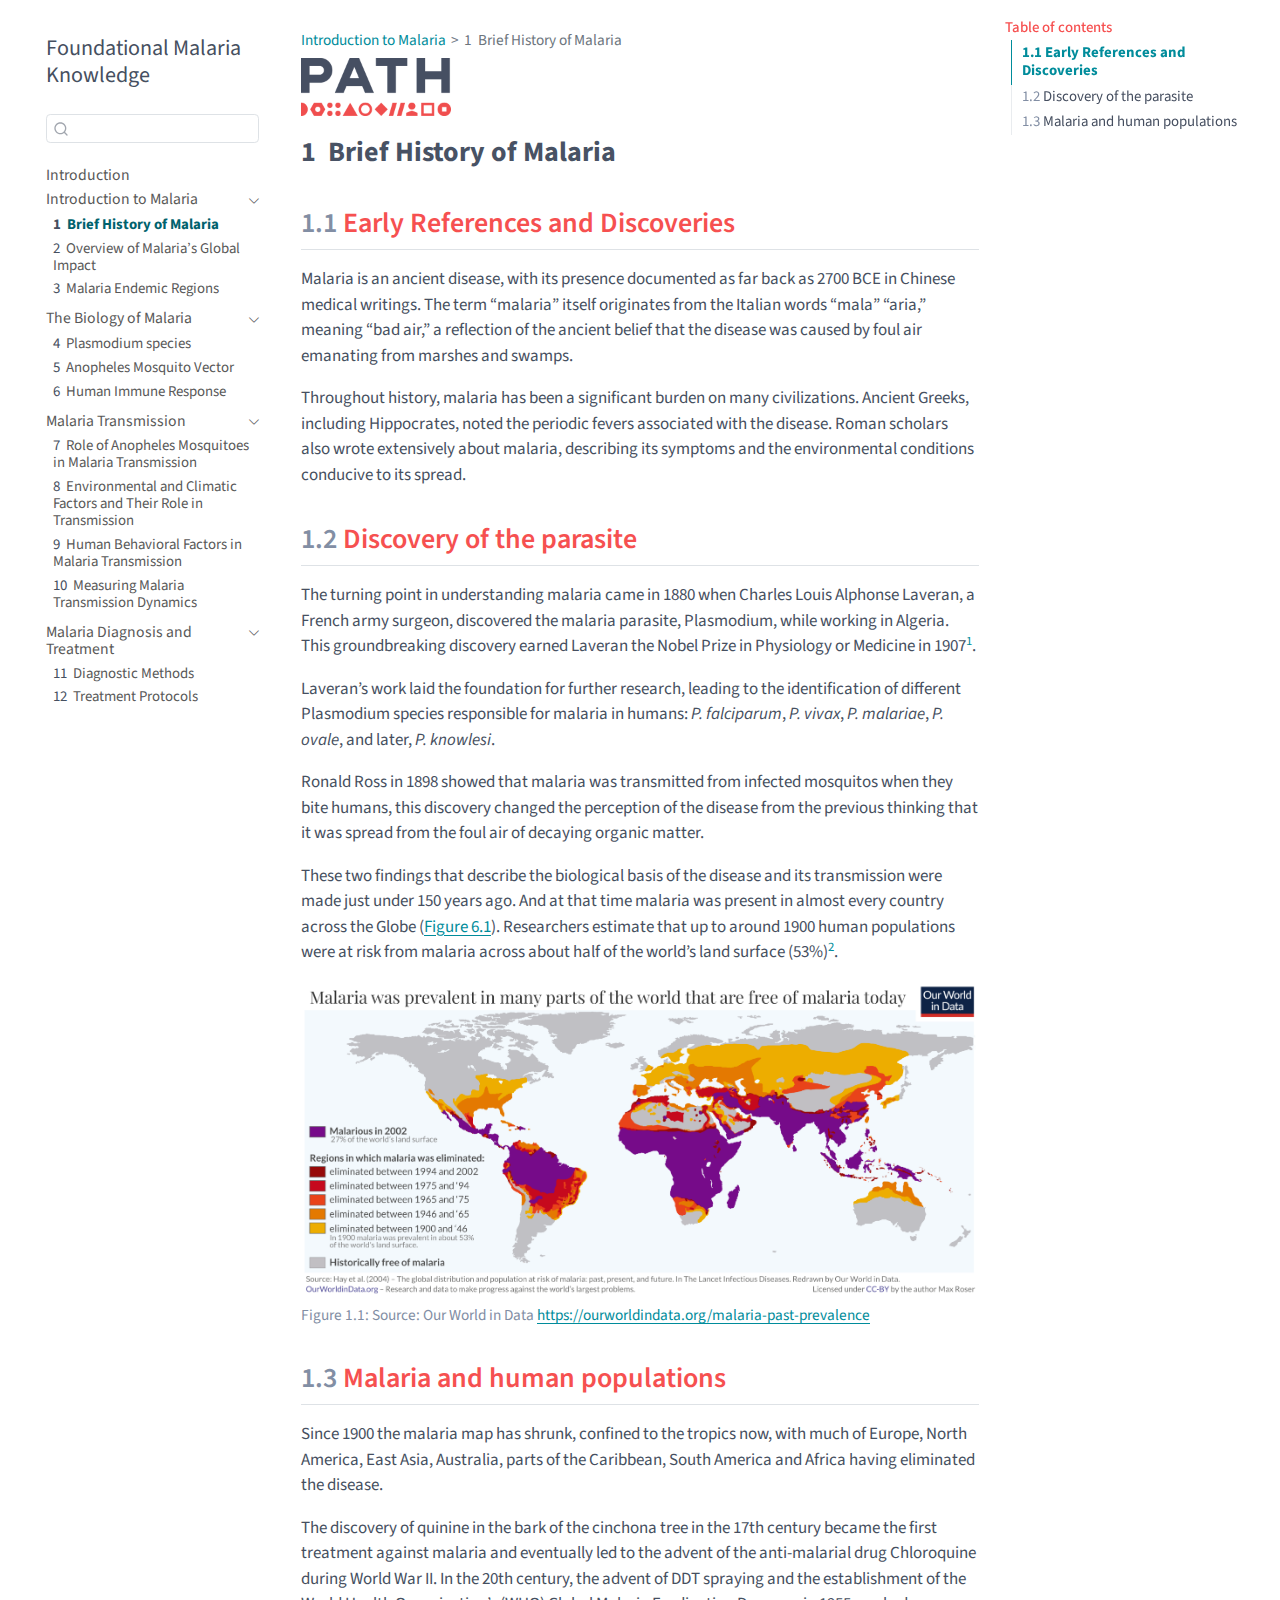
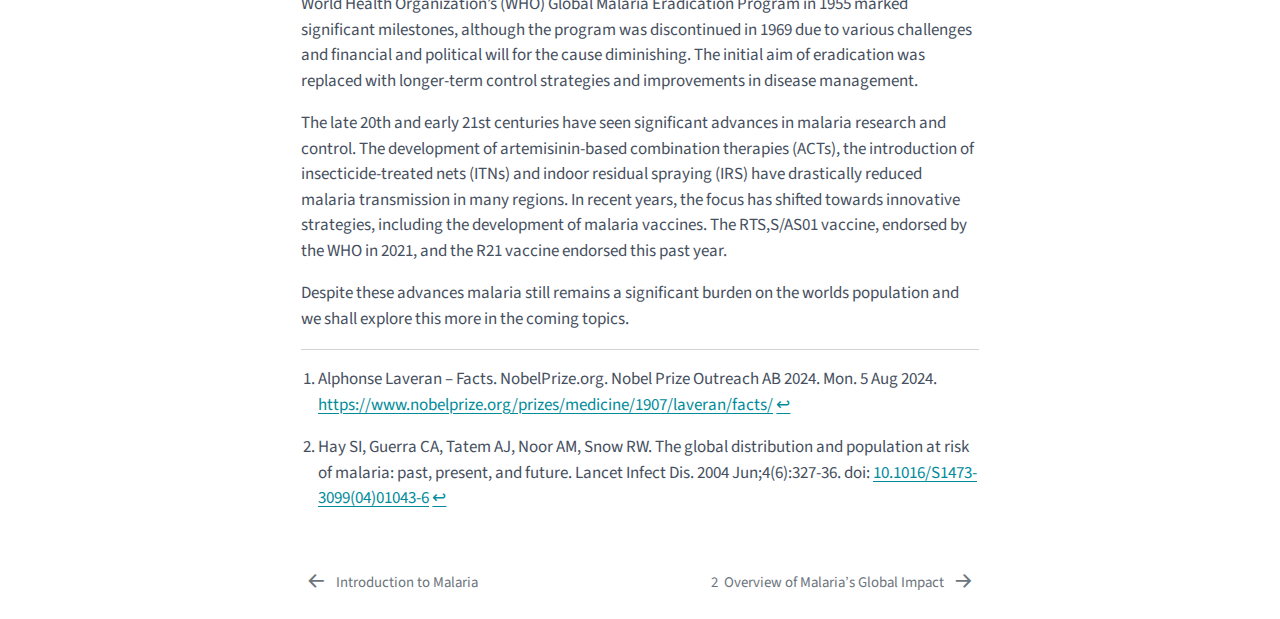
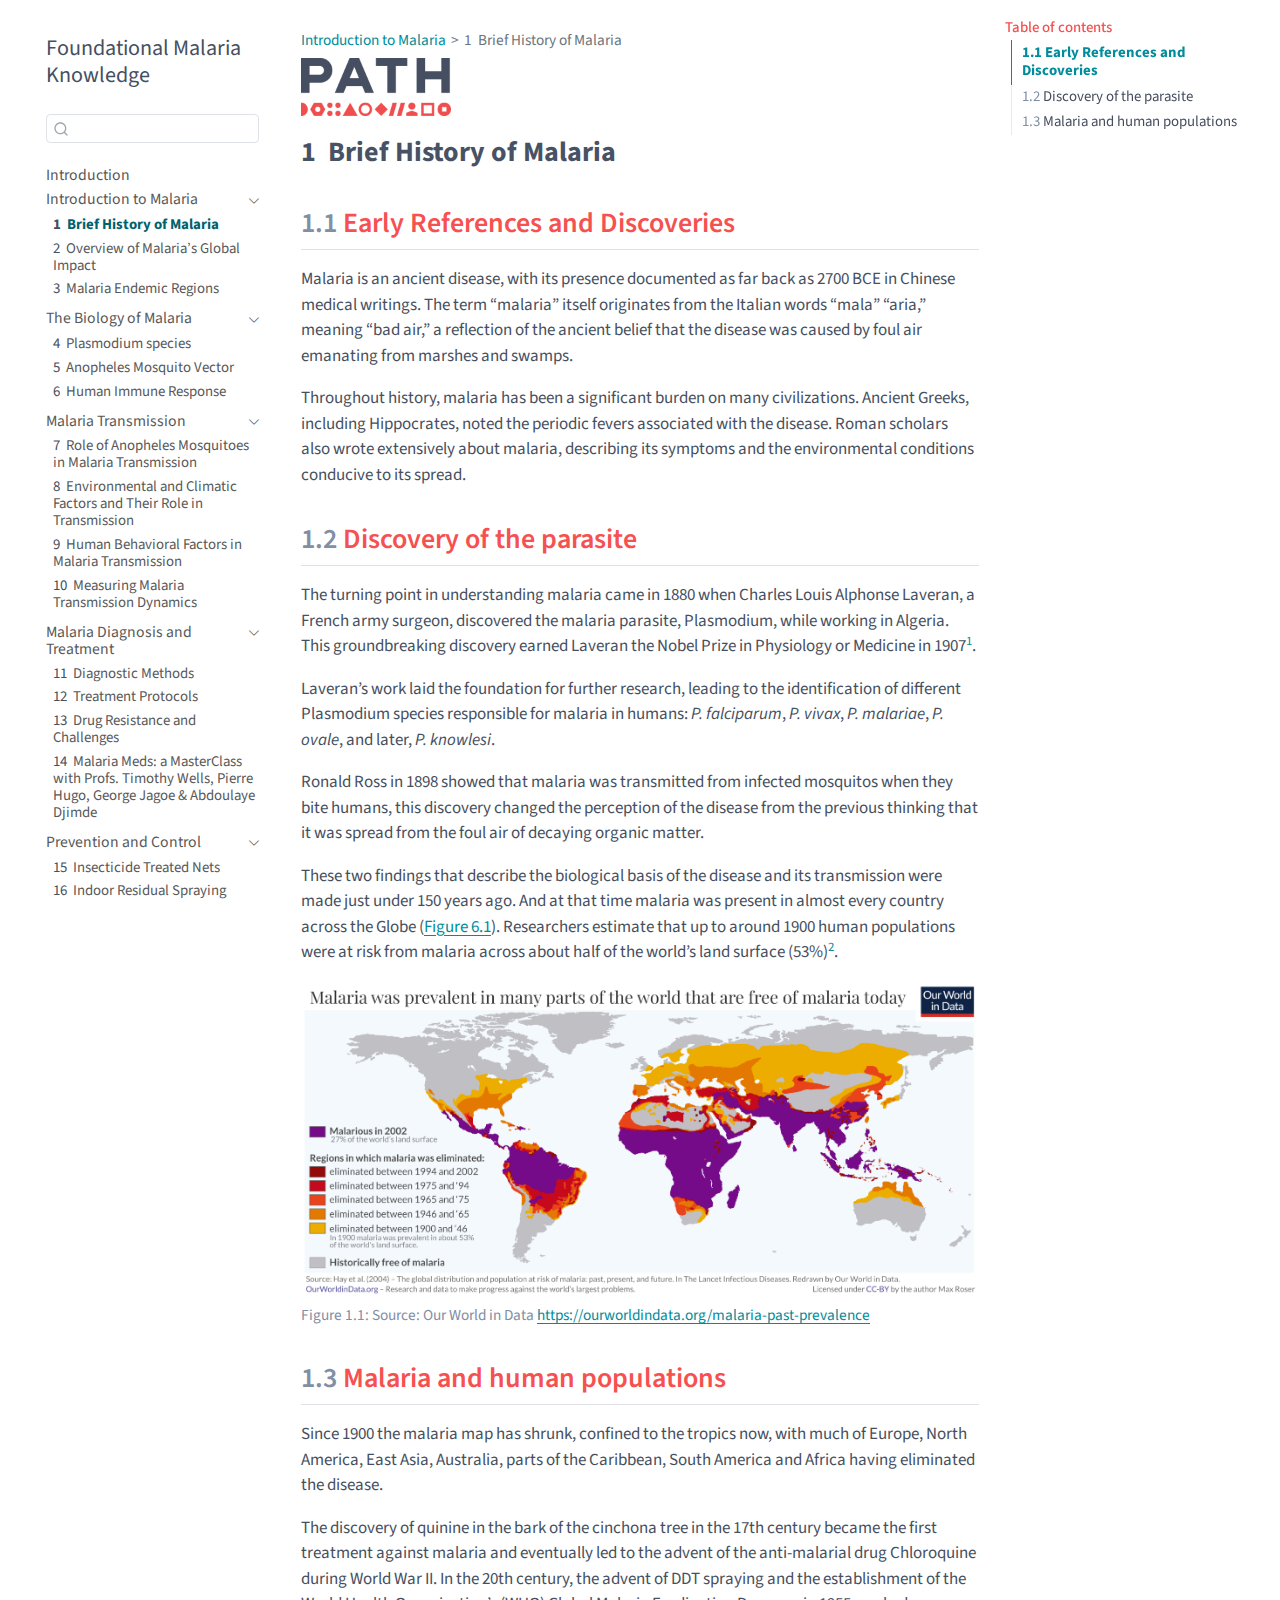
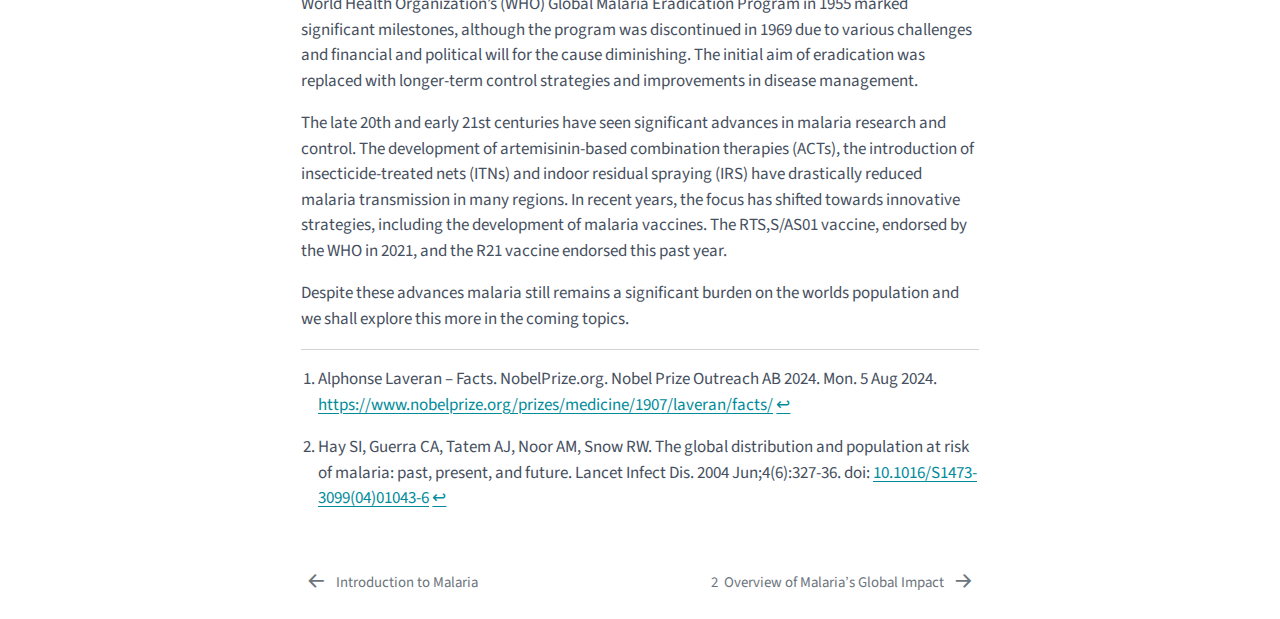
